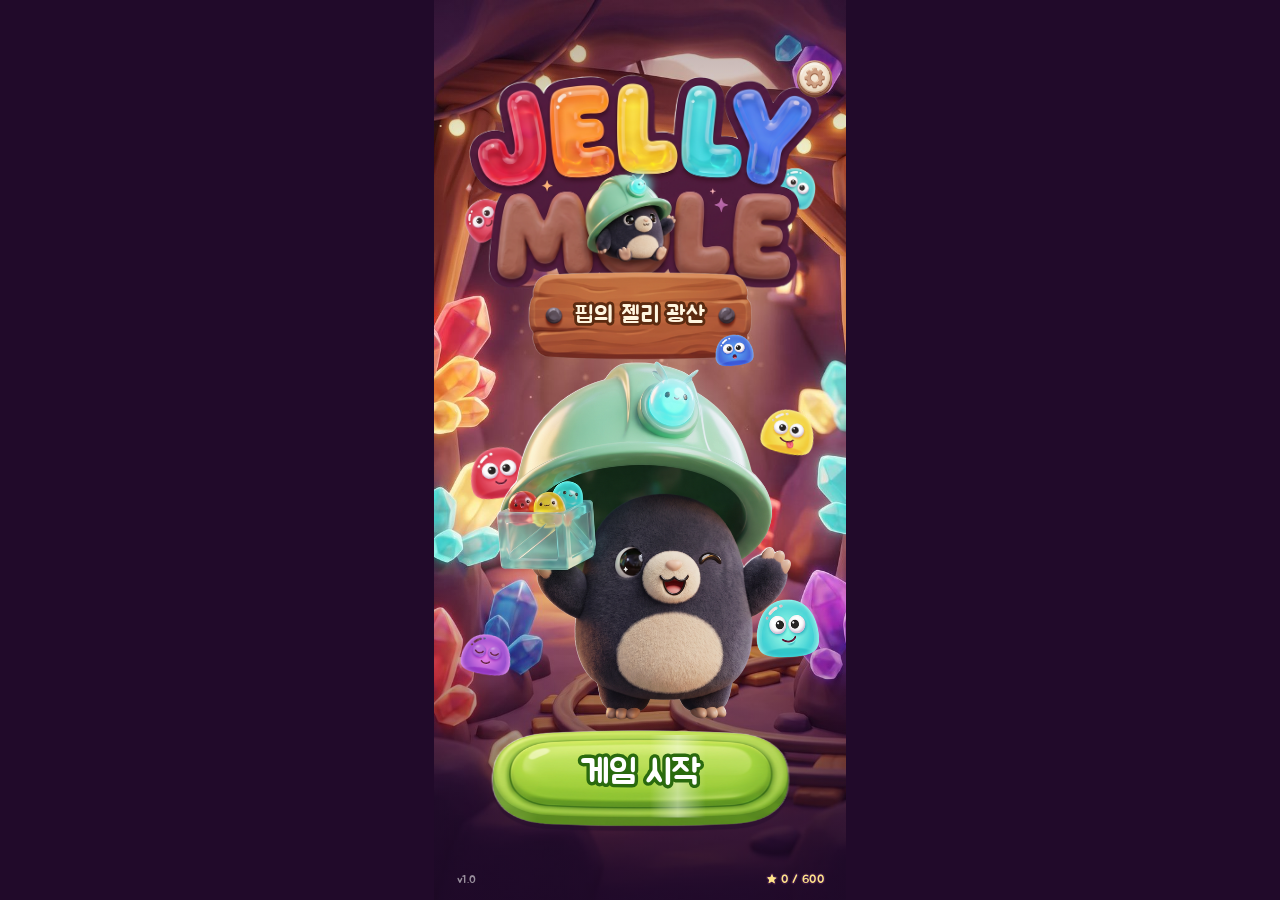
==== index.html @ 9679ebff "deploy 2026-11-18_1709" ====
<!DOCTYPE html>
<html lang="ko">
<head>
<meta charset="utf-8" />
<meta name="viewport" content="width=device-width, initial-scale=1, viewport-fit=cover, user-scalable=no" />
<meta name="apple-mobile-web-app-capable" content="yes" />
<meta name="mobile-web-app-capable" content="yes" />
<meta name="theme-color" content="#2a1233" />
<title>젤리 몰 — 핍의 젤리 광산</title>
<link rel="preconnect" href="https://fonts.googleapis.com" />
<link href="https://fonts.googleapis.com/css2?family=Jua&family=Noto+Sans+KR:wght@700;900&display=swap" rel="stylesheet" />
<style>
  /* v12.1: iOS 홈 화면 앱에서 height:100%가 상태바만큼 짧게 잡히는 문제 → 화면에 고정 */
  html, body { margin: 0; padding: 0; position: fixed; inset: 0; width: 100%; height: 100%; background: #1a0b22; overflow: hidden; }
  #safe { position: fixed; left: 0; top: 0; width: 0; height: 0; visibility: hidden; pointer-events: none;
          padding: env(safe-area-inset-top) env(safe-area-inset-right) env(safe-area-inset-bottom) env(safe-area-inset-left); }
  body { display: flex; align-items: center; justify-content: center; font-family: 'Noto Sans KR', 'Malgun Gothic', 'Apple SD Gothic Neo', system-ui, sans-serif;
         -webkit-user-select: none; user-select: none; -webkit-touch-callout: none; touch-action: none; }
  #wrap { position: relative; }
  canvas { display: block; touch-action: none; border-radius: 0; }
  /* v19.0 아이폰 홈 화면 앱(black-translucent): html · body를 고정 위치(inset 0 · 100%)로 두면 높이가 상태바만큼 짧게 잡혀 아래 62pt가 빈 띠가 된다.
     실기기로 확인된 해결(openchamber PR #3593, 2026-10): 고정 위치를 풀고 html · body 높이를 100vh로. (v17.7은 position:fixed를 둔 채 100vh만 줘서 실패)
     설정 화면 '아래 끝까지 쓰기'를 끄면(csb_fullh=0) 예전 방식으로 돌아간다 */
  html.ios-app, html.ios-app body { position: relative; inset: auto; height: 100vh; overscroll-behavior: none; }
  #loading { position: absolute; inset: 0; display: flex; flex-direction: column; gap: 14px; align-items: center; justify-content: center; color: #fff4dc; font-weight: 800; letter-spacing: .05em; pointer-events: none; }
  #loading i { width: 140px; height: 10px; border-radius: 5px; background: rgba(255,255,255,.15); overflow: hidden; position: relative; }
  #loading i::after { content: ''; position: absolute; left: -40%; top: 0; bottom: 0; width: 40%; border-radius: 5px; background: #7ff3c8; animation: ld 1s ease-in-out infinite; }
  @keyframes ld { to { left: 100%; } }
</style>
<link rel="manifest" href="manifest.webmanifest" />
<link rel="apple-touch-icon" href="icon-180.png" />
<link rel="icon" href="icon-192.png" />
<meta name="apple-mobile-web-app-title" content="젤리 몰" />
<meta name="apple-mobile-web-app-status-bar-style" content="black-translucent" />
</head>
<body>
<div id="safe"></div><div id="wrap"><canvas id="c"></canvas><div id="loading">핍이 광산을 여는 중…<i></i></div></div>
<script>try { if (navigator.standalone && localStorage.getItem('csb_fullh') !== '0') document.documentElement.classList.add('ios-app'); } catch (e) { }</script>
<script>
/* 메인 200스테이지 — tools/build_stages.js가 만든 파일(직접 고치지 말 것) */
(function (g) { g.CSB_STAGES = [{"name":"","mode":"normal","kind":null,"gimmick":null,"gimmicks":[],"video":1,"seed":20001,"ch":{"map":["......MMMMCCCC......","......MMMMCCCC......","......MMMMCCCC......","......MMMMCCCC......","......MMMMCCCC......","......MMMMCCCC......","......MMMMCCCC......","......MMMMCCCC......","......MMMMCCCC......","......MMMMCCCC......","......MMMMCCCC......","......MMMMCCCC......","......MMMMCCCC......","......MMMMCCCC......","......MMMMCCCC......","......MMMMCCCC......","......MMMMCCCC......","......MMMMCCCC......","......MMMMCCCC......","......MMMMCCCC......"],"legend":{}},"board":["###","###"],"v16b":{},"capacity":91,"slack":0.25,"drain":0.8,"recipe":"order","recipeFront":3,"recipeSeed":1,"colorSeed":2,"vcol":["MCM","CMC"],"strat":{"front":0,"rho":0.05,"deepE":0,"hide":0.4,"clump":0,"frontN":2,"hideS":1},"stratK":0},{"name":"","mode":"normal","kind":null,"gimmick":null,"gimmicks":[],"video":2,"seed":20002,"ch":{"map":[".....P.P.P.P..B.....","....PPPPPPPPPPPP....","....PPPPPPPPPPPP....","....PPYYYYYYYYPP....","....PPYYYYYYYYPP....","....PPYYPPPPYYPP....","....PPYYYYPPYYPP....","....PPYYYYPPYYPP....","....PPYYYYYYYYPP....","....PPYYYYYYYYPP....","....PPYYYYYYYYPP....","....PPYYYYYYYYPP....","....PPYYPPYYYYPP....","....PPYYPPYYYYPP....","....PPYYPPPPYYPP....","....PPYYPPPPYYPP....","....PPYYYYYYYYPP....","....PPYYYYYYYYPP....","....PPPPPPPPPPPP...."],"legend":{}},"board":["###","###",".#."],"v16b":{},"capacity":120,"slack":0.25,"drain":0.8,"recipe":"order","recipeFront":3,"recipeSeed":2,"colorSeed":3,"vcol":["PYP","YPY",".P."],"strat":{"front":0.333,"rho":0,"deepE":0.333,"hide":0.5,"clump":0.125,"frontN":2,"hideS":1.052},"stratK":0},{"name":"","mode":"normal","kind":null,"gimmick":null,"gimmicks":[],"video":3,"seed":20003,"ch":{"map":["....GGGGGGGGGGGG....","....GGGGGGGGGGGG....","....GGGGGGGGGGGG....","....GGGGGGGGGGGG....","....PPPPYYYYPPPP....","....PPPPYYYYPPPP....","....PPPPYYYYPPPP....","....PPPPYYYYPPPP....","....GGGGYYYYGGGG....","....GGGGYYYYGGGG....","....GGGGYYYYGGGG....","....GGGGYYYYGGGG....","....PPPPYYYYPPPP....","....PPPPYYYYPPPP....","....PPPPYYYYPPPP....","....PPPPYYYYPPPP....","....PPPPYYYYPPPP....","....GGGGGGGGGGGG....","....GGGGGGGGGGGG....","....GGGGGGGGGGGG...."],"legend":{}},"board":["###","###","###"],"v16b":{},"capacity":105,"slack":0.25,"drain":0.8,"recipe":"order","recipeFront":3,"recipeSeed":3,"colorSeed":4,"vcol":["GYY","PGP","GPG"],"strat":{"front":0.667,"rho":-0.655,"deepE":0.5,"hide":0.562,"clump":0.083,"frontN":2,"hideS":1.011},"stratK":0},{"name":"","mode":"normal","kind":null,"gimmick":null,"gimmicks":["sprinkle"],"video":5,"seed":20004,"ch":{"map":[".........RR.........","....................","....................","......R.............","...............R...R","....O.............O.","....................","....R.WWWWWWW.WW...R","...RRROOOOOOOROOO..P","...OOOOOOOOOOOOOO...","..OOGGGGGGGGGGGGO...","..OOGGGGGGGGGGGGOO..","..OOGGPPPPPPPPGGOO..","..OOGGPPああああPPGGOO..","..OOGGPPああああPPGGOO..","..OOGGPPPPPPPPGGOO..","..OOGGPPPPPPPPGGOO..","..OOGGGGGGGGGGGGOO..","..OOGGGGGGGGGGGGOO..","..OOOOOOOOOOOOOOOO.."],"legend":{"あ":{"col":"O","hp":20}}},"board":["####","####","####","...#"],"v16b":{},"capacity":105,"slack":0.25,"drain":0.8,"recipe":"order","recipeFront":3,"recipeSeed":4,"colorSeed":5,"vcol":["GGGG","GOPO","PPGP","...O"],"strat":{"front":0.5,"rho":-0.279,"deepE":0.5,"hide":0.667,"clump":0.056,"frontN":2,"hideS":0.512},"stratK":-0.3},{"name":"","mode":"normal","kind":"intro","gimmick":"tetro","gimmicks":["tetro"],"video":6,"seed":20005,"ch":{"map":["..MMMMMMMMMMMMMMMM..","..MMMMMMMMMMMMMMMM..","..MMCCCCCCCCCCCCMM..","..MMCCCCCCCCCCCCMM..","..MMCCCCCCCCCCCCMM..","..MMCCああああああああCCMM..","..CCMMああああああああMMCC..","..CCMMああああああああMMCC..","..CCMMああああああああMMCC..","..CCMMぃぃぃあああああMMCC..","..CCMMぃぃぃぃああああMMCC..","..CCMMぃぃぃぃああああMMCC..","..CCMMぃぃぃぃああああMMCC..","..CCMMぃぃぃぃぃぃぃぃMMCC..","..CCMMぃぃぃぃぃぃぃぃMMCC..","..CCMMぃぃぃぃぃぃぃぃMMCC..","..MMCCCCCCCCCCCCMM..","..MMCCCCCCCCCCCCMM..","..MMCCCCCCCCCCCCMM..","..MMMMMMMMMMMMMMMM.."],"legend":{"あ":{"col":"K","hp":40},"ぃ":{"col":"W","hp":40}}},"board":[".###.","#####","####."],"v16b":{},"capacity":147,"slack":0.25,"drain":0.8,"recipe":"order","recipeFront":3,"recipeSeed":5,"colorSeed":6,"vcol":[".MCM.","MC.WC",".WMC."],"strat":{"front":0,"rho":0.142,"deepE":0.2,"hide":0.528,"clump":0,"frontN":2,"hideS":1.067},"stratK":0},{"name":"","mode":"normal","kind":"intro","gimmick":"mystery","gimmicks":["mystery","tetro"],"video":8,"seed":20006,"ch":{"map":["..YYWWWWWWWWWWWWYY..","..YYGGGGGGGGGGGGYY..","..YYYYYYYYYYYYYYYY..","..WWWWKKKKKKKKWWWW..","..WWKKYYYYYYGGKKWW..","..WあああああYYYYGGKKWW..","..KKああああYYYYGGGGKK..","..KKああああYYYYGGGGKK..","..KKああああYYYYぃぃぃBKK..","..KKGGGGYYYYぃぃぃBKK..","..KKGGGGYYYYぃぃぃBKK..","..WWKKGGYYYYぃぃKKWW..","..WWKKGGYYYYYYKKWW..","..WWWWKKKKKKKKWWWW..","..WWWWKKKKKKKKWWWW..","..YYYYYYYYYYYYYYYY..","..YYYYYYYYYYYYYYYY..","..YYGGGGGGGGGGGGYY..","..YYGGGGGGGGGGGGYY..","..YYYYGGGGGGGGYYYY.."],"legend":{"あ":{"col":"B","hp":40},"ぃ":{"col":"B","hp":40}}},"board":["##.##",".###.","#####","..#.."],"v16b":{"mystery":[[3,1],[0,2],[2,1]]},"capacity":180,"slack":0.25,"drain":0.8,"recipe":"order","recipeFront":3,"recipeSeed":6,"colorSeed":7,"vcol":["WG.GY","..W..","BG.B.","..Y.."],"strat":{"front":0.5,"rho":-0.005,"deepE":0.5,"hide":0.625,"clump":0,"frontN":3,"hideS":0.627},"stratK":0},{"name":"","mode":"normal","kind":null,"gimmick":null,"gimmicks":[],"video":10,"seed":20007,"ch":{"map":["いいいいCCCCCCCCCCCCRRYY","いいいいCCCCCCCCCCCCRRYY","いいいいCCCCCCCCCCCCRRYY","いいいいCCCCCCCCCCCCRRYY","いいいいCCCCCCCCCCCCRRYY","いいいいCCCCCCCCCCCCRRYY","YYRRああああCCCCぃぃぃぃRRYY","YYRRああああCCCCぃぃぃぃRRYY","YYRRああああCCCCぃぃぃぃRRYY","YYRRああああCCCCぃぃぃぃRRYY","YYRRああああCCCCぃぃぃぃRRYY","YYRRああああCCCCぃぃぃぃRRYY","YYRRああああCCCCぃぃぃぃRRYY","YYRRCCCCCCCCCCCCぅぅぅぅ","YYRRCCCCCCCCCCCCぅぅぅぅ","YYRRCCCCCCCCCCCCぅぅぅぅ","YYRRCCCCCCCCCCCCぅぅぅぅ","YYRRCCCCCCCCCCCCぅぅぅぅ","YYRRCCCCCCCCCCCCぅぅぅぅ","YYRRCCCCCCCCCCCCぅぅぅぅ"],"legend":{"あ":{"col":"B","hp":60},"ぃ":{"col":"P","hp":60},"い":{"col":"G","hp":40},"ぅ":{"col":"G","hp":40}}},"board":["#...#","#####","#####",".###.",".###."],"v16b":{},"capacity":161,"slack":0.25,"drain":0.8,"recipe":"order","recipeFront":3,"recipeSeed":7,"colorSeed":8,"vcol":["R...Y","PGCPC","BYPRB",".CGC.",".CBC."],"strat":{"front":0,"rho":-0.098,"deepE":0.222,"hide":0.657,"clump":0.08,"frontN":2,"hideS":0.774},"stratK":0},{"name":"","mode":"normal","kind":"intro","gimmick":"tunnel","gimmicks":["tunnel","tetro"],"video":13,"seed":20008,"ch":{"map":["GGGGGGGGGGGGGGGGGGGG","GGGGGGGGGGGGGGGGGGGG","GGPPPPPPCCあああああYYYGG","GGPPPPPPああああYYYYYYGG","GGPPPPPPああああYYYYYYGG","GGPPPPPPああああYYYYYYGG","GGPPPPPPああああYYYYYYGG","GGPPPPPPああああYYYYYYGG","GGPPPPPPああああYYYYYYGG","GGPPPPPPああああYYYYYYGG","GGYYYYYあああああああああああGG","GGYYYYYYああああPPPPPPGG","GGYYYYYYああああPPPPPPGG","GGYYYYYYああああPPPPPPGG","GGYYYYYYああああPPPPPPGG","GGYYYYYYああああPPPPPPGG","GGYYYYYYああああPPPPPPGG","GGYYYYYYああああPPPPPPGG","GGYYYYYYCCCCPPPPPPGG","GGGGGGGGGGGGGGGGGGGG"],"legend":{"あ":{"col":"C","hp":160}}},"board":["o###o","#####","##.##"],"v16b":{"tunnels":[{"x":0,"y":0,"dir":"r","n":3,"show":true},{"x":4,"y":0,"dir":"l","n":3,"show":true}]},"capacity":105,"slack":0.25,"drain":0.8,"recipe":"order","recipeFront":3,"recipeSeed":8,"colorSeed":9,"vcol":[".GYP.","YPCCG","YC.PY"],"strat":{"front":0.667,"rho":0.345,"deepE":0.833,"hide":0.318,"clump":0.133,"frontN":3,"hideS":0.57},"stratK":-0.6},{"name":"","mode":"normal","kind":null,"gimmick":null,"gimmicks":["tetro","maze"],"video":16,"seed":20009,"ch":{"map":["いいいいBBBBGGWWWWWああああP","いいいいBBBBGGWWWWWああああP","GGBBBBBBGGWWPPPあああGG","GGBBBBBBGGWWああああWWGG","GGBBBBBBGGWWああああWWGG","GGBBBBBBGGああああああWWGG","GGBBBBBBああああWWWWWWGG","GGBBBBBBああああWWWWWWGG","GGBBBBBBああああああああああGG","GGRRRRRRRRRRRRRRRRGG","GGRRRRRRRRRRRRRRRRGG","GGWWWWWぃぃぃPPBBBBBBGG","GGWWWWWWぃぃぃぃBBBBBBGG","GGWWWWWWぃぃぃぃBBBBBBGG","GGWWぃぃぃぃぃぃGGBBBBBBGG","GGWWぃぃぃぃWWGGBBBBBBGG","GGWWぃぃぃぃWWGGBBBBBBGG","ぅぅぅぅWWWWWWGGBBBBうううう","ぅぅぅぅWWWWWWGGBBBBうううう","ぅぅぅぅWWWWWWGGBBBBうううう"],"legend":{"あ":{"col":"P","hp":40},"ぃ":{"col":"P","hp":40},"い":{"col":"O","hp":40},"ぅ":{"col":"P","hp":40},"う":{"col":"O","hp":40}}},"board":["..##..","#####.","#.#.#.","######","#..#..","##.#.."],"v16b":{},"capacity":92,"slack":0.05,"drain":0.8,"recipe":"order","recipeFront":3,"recipeSeed":9,"colorSeed":1,"vcol":["..RO..","OWPGR.","P.G.P.","WPBPWP","W..B..","GB.B.."],"strat":{"front":0.5,"rho":-0.392,"deepE":0.2,"hide":0.787,"clump":0.087,"frontN":2,"hideS":0.799},"stratK":0,"stratFW":1},{"name":"","mode":"normal","kind":null,"gimmick":null,"gimmicks":["mystery","tetro","maze"],"video":18,"seed":20010,"ch":{"map":["PPPPKKKKKKKKKKKKRRRR","ううううKKKKKKKKKKKKいいいい","ううううKKKKKKKKKKKKいいいい","ううううううううKKKKいいいいいいいい","ううううううううKKKKいいいいいいいい","うううううううあああああああいいいいいい","ううううKKああああああああKKいいいい","ううううKKああああああああKKいいいい","ううううKKああああああああKKいいいい","PPPPKKああああああああKKいいいい","KKKKKKああああああああKKKKKK","KKKKKKああああああああKKKKKK","KKKKKKああああああああKKKKKK","ぃぃぃぃぃぃぃあああああああぅぅぅぅぅぅ","ぃぃぃぃぃぃぃぃKKKKぅぅぅぅぅぅぅぅ","ぃぃぃぃぃぃぃぃKKKKぅぅぅぅぅぅぅぅ","ぃぃぃぃぃぃぃぃKKKKぅぅぅぅぅぅぅぅ","ぃぃぃぃKKKKKKKKKKKKぅぅぅぅ","ぃぃぃぃKKKKKKKKKKKKぅぅぅぅ","ぃぃぃぃKKKKKKKKKKKKぅぅぅぅ"],"legend":{"あ":{"col":"Y","hp":160},"ぃ":{"col":"G","hp":120},"い":{"col":"R","hp":120},"ぅ":{"col":"B","hp":120},"う":{"col":"P","hp":120}}},"board":["###.#.","#...##","#.#.#.","#####.","#..#..","##.##."],"v16b":{"mystery":[[2,2],[3,3],[0,1],[2,3],[1,3],[5,1],[4,2],[0,2]]},"capacity":206,"slack":0.25,"drain":0.8,"recipe":"trap","recipeFront":3,"recipeSeed":10,"colorSeed":2,"vcol":["GRK.R.","....K.","..B...","..P.G.","...B..","B....."],"strat":{"front":0.25,"rho":0.51,"deepE":0.2,"hide":0.333,"clump":0,"frontN":3,"hideS":0.501},"stratK":0.3},{"name":"","mode":"normal","kind":"intro","gimmick":"ice","gimmicks":["ice"],"video":21,"seed":20011,"ch":{"map":["KKKKKKKKKKKKKKKKKKKK","KKKKKKKKKKKKKKKKKKKK","いいいいKKKKKKKKKKKKCCCC","いいいいCCKKKKKKKKCCCCCC","MMMMMMMMKKKKCCCCCCCC","MMMMMMMMGGOOCCCCCCCC","ああああCCCCOOGGCCCCぃぃぃぃ","ああああCCCCGGOOCCCCぃぃぃぃ","ああああCCCCOOGGCCCCぃぃぃぃ","ああああCCCCOOGGCCCCぃぃぃぃ","ああああCCCCGGOOCCCCぃぃぃぃ","CCCCCCCCOOGGMMMMMMMM","CCCCCCCCOOGGMMMMMMMM","CCCCCCCCWWWWMMMMMMMM","CCCCCCCCWWWWMMMMMMMM","CCCCCCWWWWWWWWCCCCCC","CCCCCCWWWWWWWWCCCCCC","CCCCWWWWWWWWWWWWCCCC","CCCCWWWWWWWWWWWWCCCC","WWWWWWWWWWWWWWWWWWWW"],"legend":{"あ":{"col":"R","hp":80},"ぃ":{"col":"R","hp":80},"い":{"col":"C","hp":80}}},"board":[".###.","#####","#####","##.##",".#.#."],"v16b":{"ice":[[0,2],[4,3],[3,3]]},"capacity":198,"slack":0.05,"drain":0.8,"recipe":"order","recipeFront":3,"recipeSeed":11,"colorSeed":3,"vcol":[".KCK.","WCBCW","KGBOK","CM.MC",".R.R."],"strat":{"front":0.044,"rho":0.385,"deepE":0.286,"hide":0.443,"clump":0,"frontN":2,"hideS":0.865},"stratK":1.8},{"name":"","mode":"normal","kind":null,"gimmick":null,"gimmicks":["mystery","tetro","maze"],"video":23,"seed":20012,"ch":{"map":["ああああああああああああPPPPPPPP","PPPPああああぃぃぃぃぃぃぃぃぃぃぃO","PPPPGGGGぃぃぃぃぃぃぃぃぃぃぃO","CCCCCCCCCCCCぃぃぃぃPPPP","CCCCCCCCCCCぃぃぃぃぃPPPP","WWWWWWWWWWWWぃぃぃぃPPPP","WWWWWWWWWWWぃぃぃOOPPPP","PPPPCCCCCCCCCCCCCCCC","PPPPWWWWWWWWWWWWWWWW","PPPPWWWWWWWWWWWWWWWW","いPPPいいいいいいいいCCCCPPPP","いいいいいいいいいいいいCCCCPPPP","いいいいいいいいいいいいWWWWPPPP","いいいいいいいいいいいいWWWWPPPP","PPPPいいいいいいいぅぅぅぅぅぅぅぅぅ","PPPPいいいいぅぅぅぅぅぅぅぅぅぅぅぅ","PPPPいいいいぅぅぅぅぅぅぅぅぅぅぅぅ","PPPPKKKKぅぅぅぅぅぅぅぅぅぅぅぅ","PPPPPPPPPPPPぅぅぅぅPPPP","PPPPPPPPPPPPぅぅぅぅPPPP"],"legend":{"あ":{"col":"G","hp":120},"ぃ":{"col":"O","hp":120},"い":{"col":"K","hp":120},"ぅ":{"col":"R","hp":120}}},"board":[".#.##","...##","#####","##.##","#####"],"v16b":{"mystery":[[1,3],[0,2],[3,3],[3,2],[1,4],[4,4]]},"capacity":184,"slack":0.45,"drain":0.8,"recipe":"refresh","recipeFront":3,"recipeSeed":12,"colorSeed":4,"hpK":0.55,"vcol":[".G.CP","...GW","..RPC","...O.","..RRP"],"strat":{"front":0.111,"rho":0.489,"deepE":0,"hide":0.515,"clump":0.083,"frontN":3,"hideS":0.833},"stratK":0},{"name":"","mode":"normal","kind":null,"gimmick":null,"gimmicks":["mystery","tetro","maze"],"video":26,"seed":20013,"ch":{"map":["PPPPPPRRMMMMGGPPPPPP","PPPPPPRRぃぃぃぃGGPPPPPP","PPYYPPRRぃぃぃぃGGPPYYPP","PPPPPPRRぃぃぃぃGGPPPPPP","RRRRRRRRぃぃぃぃGGGGGGGG","RRRRRRRぃぃぃぃぃぃぃGGGGGG","RRRRRRYYぃぃぃぃYYGGGGGG","RRRRRあYYMああMYYGGGGGG","ああああああああああああああああああああ","ああああああああああああああああああああ","GGGGGGYYああああYYRRRRRR","GGGGGGYYいいいいYYRRRRRR","GGGGGGGいいいいいRRRRRRRR","GGGGGGGGいいいいRRRRRRRR","GGGGGGGGいいいいRRRRRRRR","PPPPPPGGいいいいRRPPPPPP","PPPPPPGGいいいいRRPPPPPP","PPYYPPGGいいいいRRPPYYPP","PPYYPPGGいいいいRRPPYYPP","PPPPPPGGいいいいRRPPPPPP"],"legend":{"あ":{"col":"C","hp":160},"ぃ":{"col":"M","hp":120},"い":{"col":"K","hp":120}}},"board":["..#..#.","#######","#...###","##..##.","..###.."],"v16b":{"mystery":[[5,3],[2,4],[5,2],[0,2],[1,3],[2,1],[4,2],[5,1]]},"capacity":392,"slack":0.25,"drain":0.8,"recipe":"order","recipeFront":3,"recipeSeed":13,"colorSeed":5,"vcol":["..R..K.","..RC..K","......Y",".......","..GP..."],"strat":{"front":0.5,"rho":-0.273,"deepE":0.5,"hide":0.857,"clump":0.25,"frontN":2,"hideS":0.56},"stratK":-0.3},{"name":"","mode":"hard","kind":null,"gimmick":null,"gimmicks":["ice","mystery","maze"],"video":24,"seed":20014,"ch":{"map":["WWWWWWWWWWWWWWWWWWWW","WWWWWWWWWWWWWWWWWWWW","WWKKKKOOOOOOOOKKKKWW","WWKKKKOOOOOOOOKKKKWW","WWKKKKMMMMMMMMKKKKWW","WWKKKKMMMMMMMMKKKKWW","WWOOMMああああぃぃぃぃMMOOWW","WWOOMMああああぃぃぃぃMMOOWW","WWOOMMああああぃぃぃぃMMOOWW","WWOOMMWWKKKKWWMMOOWW","WWOOMMWWKKKKWWMMOOWW","WWOOMMWWKKKKWWMMOOWW","WWOOMMいいいいぅぅぅぅMMOOWW","WWOOMMいいいいぅぅぅぅMMOOWW","WWOOMMいいいいぅぅぅぅMMOOWW","WWKKKKMMMMMMMMKKKKWW","WWKKKKMMMMMMMMKKKKWW","WWKKKKOOOOOOOOKKKKWW","WWKKKKOOOOOOOOKKKKWW","WWWWWWWWWWWWWWWWWWWW"],"legend":{"あ":{"col":"R","hp":80},"ぃ":{"col":"G","hp":80},"い":{"col":"P","hp":80},"ぅ":{"col":"B","hp":80}}},"board":["#####","#####","#####","#...#","##.##"],"v16b":{"ice":[[2,2]],"mystery":[[4,1],[3,1],[0,4],[3,2],[4,3],[3,4],[0,2],[0,1]]},"capacity":240,"slack":0.25,"drain":0.8,"recipe":"reverse","recipeFront":3,"recipeSeed":14,"colorSeed":6,"vcol":["PKMMB",".PCK.","O...R",".....",".O.B."],"strat":{"front":0.6,"rho":-0.139,"deepE":0.4,"hide":1,"clump":0.167,"frontN":4,"hideS":0},"stratK":-0.3},{"name":"","mode":"hard","kind":"boss","isBossStage":true,"bossIdx":6,"seed":30015,"ch":{"map":["....................","....................","....................","....................","....................","....................","....................","....................","....................","....................","....................","....................","....................","....................","YYYYYYYYYYPPPPPPPPPP","YYYYYYYYYYPPPPPPPPPP","YYYYYYYYYYPPPPPPPPPP"],"legend":{}},"board":["#######","#######","#######","#######"],"v16b":{"mystery":[[0,2],[2,2],[4,2],[6,2]]},"capacity":87,"slack":0.147,"recipe":"hide","recipeFront":3,"recipeSeed":20,"colorSeed":7,"drain":0.6,"gimmicks":["mystery"],"boss":{"every":4},"gap":0,"_boss":6,"every":4,"fineJ":true,"bossPower":2},{"name":"","mode":"normal","kind":null,"gimmick":null,"gimmicks":["mystery","tetro","maze"],"video":28,"seed":20016,"ch":{"map":["ううううMMMMMMMMMMMMぇぇぇぇ","ううううGGGGGGGGGGGGぇぇぇぇ","GGGGああああKKKKKKKKYYYY","GGGGああああKKKKKKKKYYYY","GGGGああああああああKKKKYYYY","GGGGKKKKああああKKKKYYYY","GGGGKKKKああああKKKKYYYY","GGGGKKKKああああいいいいYYYY","ええええKKKKKKKKいいいいYYYY","ええええKKKKKKKKいいいいYYYY","GGGGKKKKぅぅぅぅいいいいYYYY","GGGGKKKKぅぅぅぅKKKKYYYY","GGGGKKKKぅぅぅぅKKKKYYYY","GGGGぃぃぃぃKKぅぅKKKKYYYY","GGGGぃぃぃぃKKKKKKKKYYYY","GGGGぃぃぃぃKKKKKKKKYYYY","GGGGぃぃぃぃぃぃぃぃぃぃぃぃYYYY","ぉぉぉぉGGGGGGGGGGGGおおおお","ぉぉぉぉGGGGGGGGGGGGおおおお","ぉぉぉぉMMMMMMMMMMMMおおおお"],"legend":{"あ":{"col":"B","hp":40},"ぃ":{"col":"O","hp":40},"い":{"col":"R","hp":40},"ぅ":{"col":"O","hp":40},"う":{"col":"P","hp":40},"ぇ":{"col":"C","hp":40},"え":{"col":"C","hp":40},"ぉ":{"col":"P","hp":40},"お":{"col":"C","hp":40}}},"board":[".#..#",".#.##","#####","##..#","#####","..#.#"],"v16b":{"mystery":[[1,1],[4,4],[1,3],[0,4],[1,2],[2,2],[1,4],[0,2]]},"capacity":272,"slack":0.25,"drain":0.8,"recipe":"trap","recipeFront":3,"recipeSeed":16,"colorSeed":8,"vcol":[".O..B",".R..C","..PB.",".....","..MC.","....."],"strat":{"front":0.75,"rho":-0.702,"deepE":0.5,"hide":1,"clump":0,"frontN":2,"hideS":0},"stratK":0.3},{"name":"","mode":"normal","kind":"intro","gimmick":"wood","gimmicks":["tunnel","ice","wood","tetro"],"video":31,"seed":20017,"ch":{"map":["BBBBRRGGええええRRGGCCCC","いいいいRRGGああああRRGGぅぅぅぅ","いいいいRRGGああああRRGGぅぅぅぅ","いいいいいいいいああああぅぅぅぅぅぅぅぅ","いいいいいいいいああああぅぅぅぅぅぅぅぅ","いいいいいいいいいOOOぅぅぅぅぅぅぅぅ","YYYYYYYYYYYYYYYYYYYY","YYYYYYYYYYYYYYYYYYYY","YYWWWWWWWWWWWWWWWWYY","YYWWWWWWWWWWWWWWWWYY","YYWWWWWWWWWWWWWWWWYY","YYYYYYYYYYYYYYYYYYYY","YYYYYYYYYYYYYYYYYYYY","CCCCCCCCぃぃぃぃうううううううう","ぇぇぇぇぇぇぇぇぃぃぃぃうううううううう","ぇぇぇぇぇぇぇぇぃぃぃぃうううううううう","ぇぇぇぇぇぇぇぇぃぃぃぃうううううううう","RRGGぇぇぇぇぃぃぃぃううううRRGG","RRGGぇぇぇぇぃぃぃぃううううRRGG","RRGGぇぇぇぇぃぃぃぃううううRRGG"],"legend":{"あ":{"col":"N","hp":200,"flags":{"neutral":"wood","cover":true}},"ぃ":{"col":"N","hp":200,"flags":{"neutral":"wood","cover":true}},"い":{"col":"B","hp":120},"ぅ":{"col":"C","hp":120},"う":{"col":"B","hp":120},"ぇ":{"col":"C","hp":120},"え":{"col":"O","hp":120}},"under":["....................","........ァァァァ........","........ァァァァ........","........ァァァァ........","........ァァァァ........","....................","....................","....................","....................","....................","....................","....................","....................","........アアアア........","........アアアア........","........アアアア........","........ィィィィ........","........ィィィィ........","........ィィィィ........","........ィィィィ........"],"underLegend":{"ァ":{"col":"R","hp":40},"ア":{"col":"R","hp":40},"ィ":{"col":"G","hp":40}}},"board":["o#####","o#####","o#####"],"v16b":{"tunnels":[{"x":0,"y":0,"dir":"r","n":3,"show":true},{"x":0,"y":1,"dir":"r","n":3,"show":true},{"x":0,"y":2,"dir":"r","n":3,"show":true}],"ice":[[4,2],[3,2]]},"capacity":374,"slack":0.45,"drain":0.8,"recipe":"order","recipeFront":3,"recipeSeed":17,"colorSeed":9,"hpK":0.7,"grow":1,"vcol":["..BCCB","..CPBB",".BWYWC"],"strat":{"front":0,"rho":0.519,"deepE":0,"hide":0.727,"clump":0.214,"frontN":2,"hideS":0.774},"stratK":0},{"name":"","mode":"normal","kind":null,"gimmick":null,"gimmicks":["mystery","wood","maze"],"video":32,"seed":20018,"ch":{"map":["ああああああああああああああああああああ","BBBBBBBBCCCCKKKKKKGG","BBBBBBBBCCCCKKRRKKGG","BBBBBBBBCCCCKKRRKKGG","GGOOBBBBCCCCKKKKKKGG","GGOOBBBBCCCCKKKKKKGG","GGOOBBBBCCCCOOOOOOGG","GGOOBBBBCCCCOOOOOOGG","GGOOBBBBRRRRMMMMOOGG","GGOOBBBBRRRRMMMMOOGG","GGOOOOOOCCCCMMMMOOGG","GGOOOOOOCCCCMMMMOOGG","GGKKKKKKCCCCMMMMOOGG","GGKKKKKKCCCCMMMMOOGG","GGKKRRKKCCCCMMMMMMMM","GGKKRRKKCCCCMMMMMMMM","GGKKKKKKCCCCMMMMMMMM","GGKKKKKKCCCCMMMMMMMM","ぃぃぃぃぃぃぃぃぃぃぃぃぃぃぃぃぃぃぃぃ","ぃぃぃぃぃぃぃぃぃぃぃぃぃぃぃぃぃぃぃぃ"],"legend":{"あ":{"col":"N","hp":200,"flags":{"neutral":"wood","cover":true}},"ぃ":{"col":"N","hp":200,"flags":{"neutral":"wood","cover":true}}},"under":["ァァァァァァァァァァアアアアアアアアアア","....................","....................","....................","....................","....................","....................","....................","....................","....................","....................","....................","....................","....................","....................","....................","....................","....................","ィィィィィィィィィィイイイイイイイイイイ","ィィィィィィィィィィイイイイイイイイイイ"],"underLegend":{"ァ":{"col":"K","hp":40},"ア":{"col":"Y","hp":40},"ィ":{"col":"K","hp":40},"イ":{"col":"Y","hp":40}}},"board":["##.#.#","#####.",".#.###","##.#.#","####.."],"v16b":{"mystery":[[5,2],[0,1],[0,3],[1,4],[5,3],[3,1],[0,4],[3,4]]},"capacity":237,"slack":0.3,"drain":0.8,"recipe":"refresh","recipeFront":3,"recipeSeed":18,"colorSeed":1,"hpK":0.85,"grow":2,"vcol":["GY.Y.W","C.R...","......","...C..","C.B..."],"strat":{"front":0.111,"rho":-0.133,"deepE":0,"hide":1,"clump":0,"frontN":1,"hideS":0},"stratK":-1},{"name":"","mode":"hard","kind":"super","gimmick":null,"gimmicks":["tunnel","ice","mystery","tetro","sprinkle"],"video":29,"seed":20019,"ch":{"map":["PPPPYYYYYYYYYYYYPPPP","PPPPYYYYYYYYいいいいPPPP","RRPPYYYYYYYYいいいいPPRR","RRPPYYYYYYYYいいいいPPRR","RRPPYYYYYYYYYYYYPPRR","RRPPYYYYYYYYYYYYPPRR","ううPPRRぃぃぃぃぃぃぃぃRRPPぇぇ","ううPPRRぃぃぃぃぃぃぃぃRRPPぇぇ","うううぅぅぅぅぅぃぃぃぃぃぃぃかかぇぇぇ","ううぅぅぅぅぅぅPPPPGGWかかGぇぇ","ううおおぅぅぅぅPPPPWWGかGGぇぇ","CCWおおぅGぅPPPPWGWGWWCC","えええおおおあああああああああああぉぉぉ","ええPPRRああああああああRRPPぉぉ","ええPPRRああああああああRRPPぉぉ","ええPPRRああああああああRRPPぉぉ","RRPPMMMMMMMMMMMMPPRR","RRPPMMMMMMMMMMMMPPRR","RRPPMMMMMMMMMMMMPPRR","PPPPMMMMMMMMMMMMPPPP"],"legend":{"あ":{"col":"G","hp":120},"ぃ":{"col":"K","hp":120},"い":{"col":"Y","hp":120},"ぅ":{"col":"W","hp":120},"う":{"col":"C","hp":80},"ぇ":{"col":"C","hp":80},"え":{"col":"C","hp":80},"ぉ":{"col":"C","hp":80},"お":{"col":"G","hp":40},"か":{"col":"W","hp":40}}},"board":["o#.#.",".####",".###.","o###.",".####",".###."],"v16b":{"tunnels":[{"x":0,"y":0,"dir":"r","n":4,"show":true},{"x":0,"y":3,"dir":"r","n":4,"show":true}],"ice":[[3,3],[2,4],[3,5],[3,4],[2,3]],"mystery":[[4,4],[1,5],[2,5],[1,2],[2,2],[3,2]]},"capacity":230,"slack":0,"drain":0.8,"recipe":"trap","recipeFront":3,"recipeSeed":19,"colorSeed":2,"vcol":[".C.M.",".RKBB",".BKR.",".....",".B.BB",".KKK."],"strat":{"front":0.929,"rho":-0.293,"deepE":0.5,"hide":1,"clump":0.5,"frontN":2,"hideS":0},"stratK":1.8},{"name":"","mode":"normal","kind":null,"gimmick":null,"gimmicks":["tetro","maze"],"video":33,"seed":20020,"ch":{"map":["PPPPMMMMMMMMMMMMPPPP","PPPPPPMMMMMMMMPPPPPP","PPPPPPMMMMMMMMPPPPPP","PPPPぃぃぃぃぃぃぃぃぃぃぃぃPPPP","PPPPぃぃぃぃぃぃぃぃぃぃぃぃPPPP","PPPPぃぃぃぃぃあああぃぃぃぃPPPP","PPPPYYYYああああYYYYPPPP","PPPPYYYYああああYYYYPPPP","PPPPYYCCああああCCYYPPPP","PPPPYYCCああああCCYYPPPP","YYYYYYCCああああCCYYYYYY","YYCCCCCCああああCCCCCCYY","YYCCCCCCああああCCCCCCYY","YYCCいいいいいあああいいいいCCYY","YYCCいいいいいいいいいいいいCCYY","YYYYいいいいいいいいいいいいYYYY","YYYYいいいいいいいいいいいいYYYY","KKWWKKWWKKWWKKWWKKWW","KKWWKKWWKKWWKKWWKKWW","WWKKKWKKWWKKWWKKWWKK"],"legend":{"あ":{"col":"K","hp":80},"ぃ":{"col":"W","hp":80},"い":{"col":"W","hp":80}}},"board":[".###.","#####","#...#","##.##","#####"],"v16b":{},"capacity":150,"slack":0.75,"drain":0.8,"recipe":"order","recipeFront":3,"recipeSeed":20,"colorSeed":3,"hpK":0.55,"grow":2,"vcol":["..C..","YP.MP","W...P",".C.CY","YW.WP"],"strat":{"front":0.667,"rho":0.197,"deepE":0.143,"hide":0.769,"clump":0.091,"frontN":1,"hideS":0.935},"stratK":0.3},{"name":"","mode":"normal","kind":null,"gimmick":null,"gimmicks":["tetro","maze"],"video":35,"seed":20021,"ch":{"map":["ああああBBBBGGGGBBBBぃぃぃぃ","ああああKKBBGGGGBBKKぃぃぃぃ","MMMMKKBBGGGGBBKKMMMM","KKKKMMBBGGGGBBMMKKKK","KKKKMMBBGGGGBBMMKKKK","KKKKKKMMGGGGMMKKKKKK","KKKKKKMMGGGGMMKKKKKK","GGGGGGMMううううMMGGGGGG","GGGGGGMMううううMMGGGGGG","KKKKKKMMGGGGMMKKKGGK","KKKKKKMMGGGGMMKKKKKK","KKKKMMBBGGGGBBMMKKKK","KKKKMMBBGGGGBBMMKKKK","MMMMKKBBGGGGBBKKMMMM","MMMMKKBBGGGGBBKKMMMM","RRRRKKBBGGGGBBKKいいいい","ぅぅぅぅKKBBGGGGBBKKいいいい","ぅぅぅぅKKBBGGGGBBKKいいいい","ぅぅぅぅぅぅBBGGGGBBKKいいいい","ぅぅぅぅBBBBGGGGBBBBいいいい"],"legend":{"あ":{"col":"R","hp":40},"ぃ":{"col":"R","hp":40},"い":{"col":"R","hp":40},"ぅ":{"col":"R","hp":40},"う":{"col":"R","hp":40}}},"board":["###.#","#.#.#","#.###","#####","#####"],"v16b":{},"capacity":154,"slack":0.25,"drain":0.8,"recipe":"order","recipeFront":3,"recipeSeed":21,"colorSeed":4,"vcol":["BKR.B","K.G.R","R.M.G","GMRGM","BBRM."],"strat":{"front":0.25,"rho":0.073,"deepE":0.333,"hide":0.528,"clump":0.091,"frontN":3,"hideS":0.842},"stratK":1.2},{"name":"","mode":"normal","kind":null,"gimmick":null,"gimmicks":["ice","mystery"],"video":36,"seed":20022,"ch":{"map":["ぅぅぅぅOORRRRRRRRRRああああ","ぅぅぅぅOOOORRRRRRRRああああ","KKKKPPOOOORRRRRRああああ","KKKKPPOOOORRRRRRKKKK","KKKKPPPPOOOORRRRKKKK","ぃぃぃぃPPPPOOOORRRRいいいい","ぃぃぃぃGGPPPPOOOORRいいいい","ぃぃぃぃPPGGPPPPOOOOいいいい","KKKKPPPPGGPPPPOOKKKK","GGGGOOPPBBGGPPPPGGGG","GGGGOOPPPPGGPPPPGGGG","ううううOOOOPPPPGGPPぇぇぇぇ","ううううRROOOOPPPPGGぇぇぇぇ","KKKKRRRROOOOPPPPKKKK","KKKKRRRROOOOPPPPKKKK","KKKKRRRRRROOOOPPKKKK","ええええRRRRRROOOOPPぉぉぉぉ","ええええRRRRRRRROOOOぉぉぉぉ","ええええRRRRRRRROOOOぉぉぉぉ","ええええRRRRRRRRRROOぉぉぉぉ"],"legend":{"あ":{"col":"Y","hp":60},"ぃ":{"col":"M","hp":60},"い":{"col":"M","hp":60},"ぅ":{"col":"C","hp":60},"う":{"col":"B","hp":60},"ぇ":{"col":"B","hp":60},"え":{"col":"Y","hp":60},"ぉ":{"col":"C","hp":60}}},"board":[".#.#.","#####","#####","#####","#####","..##."],"v16b":{"ice":[[1,2],[0,2],[3,1],[2,5],[3,3],[0,3]],"mystery":[[3,5],[2,2],[1,1],[0,4],[2,1],[2,3],[2,4],[0,1]]},"capacity":198,"slack":0.13,"drain":0.8,"recipe":"hide","recipeFront":3,"recipeSeed":22,"colorSeed":5,"vcol":[".O.O.","M..RB",".B.BR","MBCBC",".PB.Y","..M.."],"strat":{"front":0,"rho":0.053,"deepE":0.375,"hide":0.281,"clump":0.118,"frontN":1,"hideS":0.556},"stratK":1.5},{"name":"","mode":"normal","kind":null,"gimmick":null,"gimmicks":["ice","mystery","tetro"],"video":37,"seed":20023,"ch":{"map":["ああああああああYYYYぃぃぃぃぃぃぃW","ああああああああYYYYぃぃぃぃぃぃぃW","CCCCああああYYYYぃぃぃぃMMMM","いいいいああああYYYYぃぃぃぃうううM","いいいいああああYYYYぃぃぃぃうううM","いいいいGGGGYYYYぃぃぃううううM","いいいいいいいいYYYYうううううううM","いいいいいいいいYYYYうううううううM","いいいいいいいいYYYYうううううううM","ぅぅぅぅYYYYYYYYううううPPPP","ぅぅぅぅYYYYYYYYYYYぇぇぇぇぇ","ぅぅぅぅYYYYYYYYYYYぇぇぇぇぇ","ぅぅぅぅYYYYYYYYYYYぇぇぇぇぇ","ぅぅぅぅぅぅぅぅRRRRぇぇぇぇぇぇぇぇ","ぅぅぅぅぅぅぅぅええええぇぇぇぇぇぇぇぇ","ぅぅぅぅぅぅぅぅええええぇぇぇぇぇぇぇぇ","ぅぅぅぅぅぅぅぅええええぇぇぇぇぇぇぇぇ","YYYYえええええええええええRYYYY","YYYYえええええええええええRYYYY","YYYYえええええええええええRYYYY"],"legend":{"あ":{"col":"G","hp":80},"ぃ":{"col":"W","hp":80},"い":{"col":"C","hp":80},"ぅ":{"col":"P","hp":80},"う":{"col":"M","hp":80},"ぇ":{"col":"P","hp":80},"え":{"col":"R","hp":80}}},"board":["...#...","..###..",".#####.","#######",".#...#."],"v16b":{"ice":[[2,3]],"mystery":[[2,1],[4,3],[0,3],[4,1],[1,3],[3,2]]},"capacity":138,"slack":0.05,"drain":0.8,"recipe":"trap","recipeFront":3,"recipeSeed":23,"colorSeed":6,"vcol":["...C...","..PGW..",".W.B.Y.","PY.P.GY",".M...P."],"strat":{"front":0.333,"rho":0.121,"deepE":0.333,"hide":0.639,"clump":0,"frontN":1,"hideS":0.96},"stratK":1.8},{"name":"","mode":"hard","kind":null,"gimmick":null,"gimmicks":["tunnel","tetro"],"video":14,"seed":20024,"ch":{"map":["ああああああああOOOOOOOOOORR","ああああああああOOOOOOOORROO","ああああOOOOOOOOOORROOOO","ああああBBBBBBBBRRBBBBBB","BBBBBBBBBBRRBBBBBBRR","BBBBBBBBRRBBBBBBRRBB","YYYYYYRRYYYYYYRRYYYY","YYYYROOOYYYYROOOYYYY","YYYYRRYYYYYYRRYYYYYY","YYRRYYYYYYRRYYYYYYYY","YYRRYYYYYYRRYYYYYYYY","RRYYYYYYRRYYYYYYYYYY","RRYYYYYYRRYYYYYYYYYY","OOOOOORROOOOOOOOMMMM","OOOOOORROOOOOOOOぃぃぃぃ","OOOORROOOOOOOOOOぃぃぃぃ","OOOORROOOOOOOOOOぃぃぃぃ","BBRRBBBBBBBBぃぃぃぃぃぃぃぃ","BBRRBBBBBBBBぃぃぃぃぃぃぃぃ","RRBBBBBBBBBBぃぃぃぃぃぃぃぃ"],"legend":{"あ":{"col":"M","hp":80},"ぃ":{"col":"M","hp":80}}},"board":["o##o","####","####"],"v16b":{"tunnels":[{"x":0,"y":0,"dir":"r","n":2,"show":true},{"x":3,"y":0,"dir":"l","n":3,"show":true}]},"capacity":240,"slack":0.25,"drain":0.8,"recipe":"order","recipeFront":3,"recipeSeed":24,"colorSeed":7,"vcol":[".MB.","KOO.","MBYR"],"strat":{"front":0.3,"rho":-0.072,"deepE":0.2,"hide":0.5,"clump":0.091,"frontN":4,"hideS":0.8},"stratK":0.6},{"name":"","mode":"normal","kind":"intro","gimmick":"cover","gimmicks":["cover","tetro"],"video":41,"seed":20025,"ch":{"map":["OOOOOOOOWWKKMMMMMMMM","いいいいいいいいWWKKぅぅぅぅぅぅぅぅ","いいいいいいいいCCYYぅぅぅぅぅぅぅぅ","いいいいいいいいYYCCぅぅぅぅぅぅぅぅ","OOOOOOOOYYCCMMMMMMMM","CCYYCCYYWWKKCCYYCCYY","YYCCYYCCKKWWYYCCYYCC","YYCCYYCCぃKぃぃぃぃぃぃぃぃぃぃ","WWKKWWぃぃぃぃぃぃぃぃWぃKKWW","KKKKKぃぃぃぃぃぃぃぃぃぃぃぃぃぃぃ","KKWWKKぃぃぃぃぃぃぃぃKKWWKK","CCYYCぃぃぃぃぃMKぃぃぃぃぃCYY","CCYYCCYYWWKKCCYYCCYY","YYCCYYCCKKWWYYCCYYCC","ああああああああああYYRRRRRRRR","ああああああああCCYYうううううううう","ああああああああYYCCうううううううう","ああああああああWWKKうううううううう","あああああああああああううううううううう","ああああああああKKWWうううううううう"],"legend":{"あ":{"col":"B","hp":60},"ぃ":{"col":"P","hp":60},"い":{"col":"O","hp":60},"ぅ":{"col":"M","hp":60},"う":{"col":"R","hp":40}}},"board":["####","####","#.##","####"],"v16b":{"covers":[{"pos":[[[1,1]],[[2,1]]]},{"pos":[[[0,3]],[[3,3]]]}]},"capacity":194,"slack":0.25,"drain":0.8,"recipe":"order","recipeFront":3,"recipeSeed":25,"colorSeed":8,"vcol":[".RM.","BOWC","M.PC","BPYR"],"strat":{"front":0.5,"rho":0.297,"deepE":0.333,"hide":0.833,"clump":0.062,"frontN":2,"hideS":0.55},"stratK":-0.6},{"name":"","mode":"normal","kind":null,"gimmick":null,"gimmicks":["mystery","cover","tetro","maze"],"video":42,"seed":20026,"ch":{"map":["ううううううMMMMMMMMぇぇぇぇぇぇ","ううううううMMMMMMMMぇぇぇぇぇぇ","ううううううMMMMMMMMぇぇぇぇぇぇ","PPええええええMMMMぉぉぉぉぉぉPP","PPええええええMMMMぉぉぉぉぉぉPP","PPええええええMMMMぉぉぉぉぉぉPP","PPMMKKいいいいいいいいKKMMPP","PPMMKKいいいいいいいいKKMMPP","PPMMKKいいいいいいいいKKMMPP","PPMMああいいいいいいいいぃぃMMPP","PPMMああああKKKKぃぃぃぃMMPP","PPMMああああKKKKぃぃぃぃMMPP","PPMMああああKKKKぃぃぃぃMMPP","ああああああああKKKKぃぃぃぃぃぃぃぃ","ああああああああKKKKぃぃぃぃぃぃぃぃ","ああああああああKKKKぃぃぃぃぃぃぃぃ","ああああああああぅぅぅぅぃぃぃぃぃぃぃぃ","KKKKKKぅぅぅぅぅぅぅぅKKKKKK","KKKKKぅぅぅぅぅぅぅぅぅKKKKKK","PPPPPPぅぅぅぅぅぅぅぅPPPPPP"],"legend":{"あ":{"col":"O","hp":160},"ぃ":{"col":"R","hp":160},"い":{"col":"B","hp":120},"ぅ":{"col":"Y","hp":120},"う":{"col":"C","hp":80},"ぇ":{"col":"C","hp":80},"え":{"col":"W","hp":80},"ぉ":{"col":"G","hp":80}}},"board":[".##..##","..##.#.",".######","##.####","#.####.","###..##"],"v16b":{"covers":[{"pos":[[[2,0]],[[2,2]]]},{"pos":[[[3,2]],[[3,4]]]},{"pos":[[[1,5]],[[5,5]]]},{"pos":[[[2,4]],[[4,4]]]}],"mystery":[[5,2],[5,4],[0,4],[4,2],[3,3],[6,3],[2,1],[6,2],[5,3],[1,2]]},"capacity":322,"slack":0.45,"drain":0.8,"recipe":"order","recipeFront":3,"recipeSeed":26,"colorSeed":9,"hpK":0.55,"vcol":[".YR..O.","..G..W.","...OPGM","OR....R","M.CB.W.","R.O...."],"strat":{"front":0.833,"rho":-0.157,"deepE":0.444,"hide":0.647,"clump":0,"frontN":3,"hideS":0.628},"stratK":0.3,"stratFW":1},{"name":"","mode":"normal","kind":null,"gimmick":null,"gimmicks":["ice","tetro","maze"],"video":43,"seed":20027,"ch":{"map":["PPGGGGうううううううPぇぇぇぇぇぇ","PPGGGGううううううPPぇぇぇぇぇぇ","PPGGGGううううううPPぇぇぇぇぇぇ","PPGGGGGGGGGGGGGGGGPP","PPGGGGGGGGGGGGGGGGPP","PPGGGGGGいいいいいいGGGGPP","ええええええPPいいいいいいGGGGPP","ええええええPPいいいいいいGGGGPP","ああああGGGGGGGGGGGGGGPP","ああああGGGGGGGGGGGGGGPP","ああああGGGGPPぅぅぅぅぅぅPPPP","ああああGGGGPPぅぅぅぅぅぅPPPP","ああああGGGGPPぅぅぅぅぅぅぃぃぃぃ","ああああGGGGPPぅぅぅぅぅぅぃぃぃぃ","ああああGGGGGGぅぅぅぅぅGぃぃぃぃ","ああああGGGGGGGGGGGGぃぃぃぃ","PPPPGGGGGGGGGGGGぃぃぃぃ","PPPPGGGGGGGGGGGGぃぃぃぃ","ぉぉぉぉぉぉPPおおおおGGGGぃぃぃぃ","ぉぉぉぉぉぉPPおおおおGGGGぃぃぃぃ"],"legend":{"あ":{"col":"R","hp":160},"ぃ":{"col":"B","hp":160},"い":{"col":"W","hp":80},"ぅ":{"col":"K","hp":80},"う":{"col":"C","hp":80},"ぇ":{"col":"O","hp":80},"え":{"col":"B","hp":80},"ぉ":{"col":"M","hp":80},"お":{"col":"C","hp":40}}},"board":[".####.","###.##","##.##.","###.##",".#.###","###.##",".#.##."],"v16b":{"ice":[[0,3],[1,5],[4,3],[4,1]]},"capacity":296,"slack":0.25,"drain":0.8,"recipe":"order","recipeFront":3,"recipeSeed":27,"colorSeed":1,"vcol":[".GBOP.","......","B.....","......",".....B","......","......"],"strat":{"front":0.3,"rho":0.05,"deepE":0.333,"hide":0,"clump":0,"frontN":4,"hideS":0.427},"stratK":0.3},{"name":"","mode":"normal","kind":null,"gimmick":null,"gimmicks":["tunnel","ice","mystery","cover","tetro"],"video":45,"seed":20028,"ch":{"map":["いいいいいいいいいいいいぃぃぃぃぃぃぃぃ","いいいいCCCCCCCCCCCCぃぃぃぃ","いいいいCCKKKKKKKKCCぃぃぃぃ","OOOOCCKKKKKKKKCCぃぃぃぃ","CCCCCCKKKKKKKKCCぃぃぃぃ","CCCCCあああああああああCCぃぃぃぃ","CCKKKKああああああああCCぃぃぃぃ","CCKKKKああああああああCCBぃぃぃ","CCKKKKああああああああCCCCCC","CCCCCあああああああああああああCC","CCCCCCああああああああKKKKCC","BBBBCCああああああああKKKKCC","ぅぅぅぅCCああああああああKKKKCC","ぅぅぅぅCCああああああああああああCC","ぅぅぅぅCCKKKKKKKKCCCCCC","ぅぅぅぅCCKKKKKKKKCCOOOO","ぅぅぅぅCCKKKKKKKKCCうううう","ぅぅぅぅCCCCCCCCCCCCうううう","ぅぅぅぅぅぅぅぅうううううううううううう","ぅぅぅぅぅぅぅぅうううううううううううう"],"legend":{"あ":{"col":"W","hp":240},"ぃ":{"col":"B","hp":200},"い":{"col":"O","hp":200},"ぅ":{"col":"B","hp":200},"う":{"col":"O","hp":200}}},"board":["o#.#.#","o#####","o#####","o#####","o#####"],"v16b":{"tunnels":[{"x":0,"y":0,"dir":"r","n":3,"show":true},{"x":0,"y":1,"dir":"r","n":3,"show":true},{"x":0,"y":2,"dir":"r","n":3,"show":true},{"x":0,"y":3,"dir":"r","n":3,"show":true},{"x":0,"y":4,"dir":"r","n":3,"show":true}],"covers":[{"pos":[[[4,1]],[[1,1]]]}],"ice":[[2,4],[3,4],[2,3],[2,2]],"mystery":[[2,1],[1,3],[4,4]]},"capacity":193,"slack":0.15,"drain":0.8,"recipe":"reverse","recipeFront":3,"recipeSeed":28,"colorSeed":2,"vcol":[".B...B",".BCBOB",".BBOCW","..W.C.",".BBBB."],"strat":{"front":0,"rho":0.216,"deepE":0,"hide":0.569,"clump":0.364,"frontN":1,"hideS":0.667},"stratK":0.3},{"name":"","mode":"hard","kind":"super","gimmick":null,"gimmicks":["ice","mystery","cover","wood","maze"],"video":49,"seed":20029,"ch":{"map":["OOOOOOOOOOOOOOOOOOOO","OOOOOOOOOOOOOOOOOOOO","OOCCCCCCいいいいCCCCCCOO","OOCCCCCCいいいいCCCCCCOO","ぇぇぇぇCCCCいいいいCCCCええええ","ぇぇぇぇCCCCいいいいCCCCええええ","OOMMああああああああああああMMOO","OOMMああああああああああああMMOO","OOMMがががががOOききききMMMOO","OOMMMMMMぅぅぅぅMMMMMMOO","OOMMMMMMぅぅぅぅMMMMMMOO","OOMMMMMMぅぅぅぅMMMMMMOO","OOMMかかかかかかかかかかかかMMOO","OOMMぃぃぃぃぃぃぃぃぃぃぃぃMMOO","OOMMぃぃぃぃぃぃぃぃぃぃぃぃMMOO","OOMMぃぃぃぃぃぃぃぃぃぃぃぃMMOO","ぉぉぉぉYYYYううううYYYYおおおお","ぉぉぉぉYYYYううううYYYYおおおお","ぉぉぉぉYYYYううううYYYYおおおお","OOYYYYYYううううYYYYYYOO"],"legend":{"あ":{"col":"N","hp":200,"flags":{"neutral":"wood","cover":true}},"ぃ":{"col":"N","hp":200,"flags":{"neutral":"wood","cover":true}},"い":{"col":"Y","hp":200},"ぅ":{"col":"G","hp":200},"う":{"col":"C","hp":120},"ぇ":{"col":"B","hp":120},"え":{"col":"K","hp":120},"ぉ":{"col":"B","hp":120},"お":{"col":"W","hp":120},"か":{"col":"O","hp":40},"が":{"col":"O","hp":40},"き":{"col":"O","hp":40}},"under":["....................","....................","....................","....................","....................","....................","....ァァァァァァアアアアアア....","....ァァァァァァアアアアアア....","....................","....................","....................","....................","....................","....ィィィィィィイイイイイイ....","....ィィィィィィイイイイイイ....","....ィィィィィィイイイイイイ....","....................","....................","....................","...................."],"underLegend":{"ァ":{"col":"P","hp":40},"ア":{"col":"P","hp":40},"ィ":{"col":"P","hp":40},"イ":{"col":"P","hp":40}}},"board":["#.#.##.","######.","##.####","##..##.","#######","######."],"v16b":{"covers":[{"pos":[[[0,3]],[[0,5]]]},{"pos":[[[2,5]],[[4,5]]]},{"pos":[[[4,2]],[[4,4]]]},{"pos":[[[6,2]],[[0,2]]]},{"pos":[[[4,3]],[[4,1]]]}],"ice":[[5,4],[3,5],[3,1],[1,5],[0,4],[5,3],[1,4]],"mystery":[[6,4],[2,4],[3,4],[5,2],[5,5],[3,2],[2,1],[0,1]]},"capacity":238,"slack":0.35,"drain":0.8,"recipe":"hide","recipeFront":3,"recipeSeed":29,"colorSeed":3,"hpK":0.85,"fineJ":true,"vcol":["R...RR.",".BR..P.","YB.GPGO",".B..CB.","MCYBBMP","......."],"strat":{"front":0.571,"rho":-0.261,"deepE":0,"hide":0.5,"clump":0.25,"frontN":1,"hideS":0.138},"stratK":0},{"name":"","mode":"hard","kind":"boss","isBossStage":true,"bossIdx":1,"seed":30030,"ch":{"map":["....................","....................","....................","....................","....................","....................","....................","....................","....................","....................","....................","....................","....................","....................","wwwwwwwwwwwwwwwwwwww","wwwwwwwwwwwwwwwwwwww","wwwwwwwwwwwwwwwwwwww"],"legend":{"w":{"col":"N","hp":240,"flags":{"neutral":"wood","cover":true}}},"under":["....................","....................","....................","....................","....................","....................","....................","....................","....................","....................","....................","....................","....................","....................","ssssssssssdddddddddd","ssssssssssdddddddddd","ssssssssssdddddddddd"],"underLegend":{"s":{"col":"G","hp":80},"d":{"col":"M","hp":80}}},"board":["#######","#######","#######","#######"],"v16b":{"mystery":[[0,2],[2,2],[4,2],[6,2]]},"capacity":157,"slack":0.1,"recipe":"hide","recipeFront":3,"recipeSeed":30,"colorSeed":4,"drain":0.6,"gimmicks":["mystery","wood"],"boss":{"every":3},"gap":0,"_boss":1,"every":3,"fineJ":true,"grow":1,"bossPower":1,"alsoFreeze":2},{"name":"","mode":"normal","kind":null,"gimmick":null,"gimmicks":["mystery","cover","tetro","maze"],"video":46,"seed":20031,"ch":{"map":["YYYYYYYYYYYYYYYYYYYY","YYううううううCCCCWWWWCCYY","YYううううKKCCCCぅぅぅぅCCYY","YYううううKKPPPPぅぅぅぅぅぅぅW","YYBBBBKKいいいいぅぅぅぅぅぅぅW","YYKKKKKKいいいいぅぅぅぅぅぅぅW","YYKKあああいいいいいいいいぅぅぅぅW","YYKKああああいいいいいいいPぅぅぅW","YYKKああああいいいいいいいPぅぅぅW","ぃぃぃあああああああああいいいPぅぅYY","ぃぃぃぃああああああああいいいPKKYY","ぃぃぃぃああああああああいいいPKKYY","ぃぃぃぃぃぃぃぃああああKKKKKKYY","ぃぃぃぃぃぃぃぃああああKKKKKKYY","ぃぃぃぃぃぃぃぃああああKKRRRRYY","ぃぃぃぃぃぃぃぃああああKKぇぇぇぇYY","YYCCぃぃぃぃCCCCKKぇぇぇぇYY","YYCCぃぃぃぃCCCCKKぇぇぇぇYY","YYCCぃぃぃぃCCCCKぇぇぇぇぇYY","YYYYYYYYYYYYYYYYYYYY"],"legend":{"あ":{"col":"G","hp":160},"ぃ":{"col":"O","hp":160},"い":{"col":"P","hp":160},"ぅ":{"col":"W","hp":160},"う":{"col":"B","hp":160},"ぇ":{"col":"R","hp":160}}},"board":[".#####.","#######","##...##","#######","######.","#######","#......"],"v16b":{"covers":[{"pos":[[[0,1]],[[6,1]]]},{"pos":[[[0,6]],[[0,4]]]},{"pos":[[[5,1]],[[1,1]]]}],"mystery":[[3,5],[0,5],[5,3],[2,1],[5,5],[3,3],[3,1],[1,3],[4,3],[0,2],[2,4],[4,5]]},"capacity":296,"slack":0.25,"drain":0.8,"recipe":"order","recipeFront":3,"recipeSeed":31,"colorSeed":5,"vcol":["...O...",".......",".......",".......","..B....",".......","......."],"strat":{"front":0.33,"rho":0.05,"deepE":0.28,"hide":0.56,"clump":0.19,"frontN":2.8,"hideS":0.66},"stratK":0.6},{"name":"","mode":"normal","kind":null,"gimmick":null,"gimmicks":["ice","mystery","tetro"],"video":48,"seed":20032,"ch":{"map":["GGGGGGGGMKMKOOOOOOOO","GGGGGGGGKKMKOOOOOOOO","GGGGGGKKKKKKKKOOOOOO","GGGGWWWWKKKKWWWWOOOO","GGGGWWWWKKMKWWWWOOOO","GGKKWWRRRRいいいいWWKKOO","GGKKWWぅぅぅぅいいいいWWKKOO","WWWWWWぅぅぅぅいいいいWWWWWW","WWぅぅぅぅぅぅぅぅいいいいWWWWWW","WWぅぅぅぅぅぅぅぅいいいいいいいいWW","WWああああああああぃぃぃぃぃぃいいWW","WWああああああああぃぃぃぃぃぃぃぃWW","WWKあああああああぃぃぃぃぃぃぃぃWW","WWKKKKああああぃぃぃぃKKKKWW","BBKKKKああああぃぃぃぃKKKKBB","BBBBKKKKKKKKKKKKBBBB","BBBBKKKKKKKKKKKKBBBB","BBBBBBKKKKKKKKBBBBBB","BBBBBBKKKKKKKKBBBBBB","BBBBBBBBKKKKBBBBBBBB"],"legend":{"あ":{"col":"C","hp":80},"ぃ":{"col":"M","hp":80},"い":{"col":"Y","hp":80},"ぅ":{"col":"R","hp":80}}},"board":[".###",".###","####","####","####"],"v16b":{"ice":[[0,4],[2,3],[2,2],[1,2]],"mystery":[[0,2],[0,3],[2,4],[3,3]]},"capacity":205,"slack":0.15,"drain":0.8,"recipe":"reverse","recipeFront":3,"recipeSeed":32,"colorSeed":6,"vcol":[".RYK","....","...B",".CB.","...."],"strat":{"front":0.667,"rho":0.05,"deepE":0.667,"hide":0.4,"clump":0,"frontN":5,"hideS":0.819},"stratK":-0.3},{"name":"","mode":"normal","kind":null,"gimmick":null,"gimmicks":["tunnel","ice","mystery","cover","tetro"],"video":50,"seed":20033,"ch":{"map":["RRYYYYWWWWWWWWYYYYRR","RRRRYYWWいいいいWWYYRRRR","BBRRRRWWいいいいWWRRRRYY","BBWWRRRRいいいいRRRRYYYY","BBWWWWRRRRRRRRぃぃぃぃぃぃ","BBWWWWRRRRRRRぃぃぃぃぃぃぃ","BBWWWWWWRRRRWWぃぃぃぃぃぃ","BBBBBBBBRRRRWWぃぃぃぃぃぃ","ああああああああRRRRBCBBBBBB","ああああああWWRRRRBBBBBBBB","ああああああWWRRRRWWWWWWBB","ああああああああRRRRRRWWWWBB","ああああああRRRRRRRRWWWWBB","YYYあRRRRぅぅぅぅRRRRWWBB","YYYYRRRRぅぅぅぅRRRRWWBB","YYRRRRWWぅぅぅぅWWRRRRBB","YYRRRRWWぅぅぅぅWWRRRRBB","RRRRYYWWぅぅぅぅWWYYRRRR","RRRRYYWWぅぅぅぅWWYYRRRR","RRYYYYWWWWWWWWYYYYRR"],"legend":{"あ":{"col":"M","hp":100},"ぃ":{"col":"C","hp":100},"い":{"col":"K","hp":60},"ぅ":{"col":"K","hp":60}}},"board":["..###.","..####","..###.","o####.","..###."],"v16b":{"tunnels":[{"x":0,"y":3,"dir":"r","n":2,"show":true}],"covers":[{"pos":[[[1,3]],[[4,3]]]},{"pos":[[[3,2]],[[2,2]]]}],"ice":[[4,1],[4,4]],"mystery":[[2,4],[2,1],[3,3],[5,1],[2,3]]},"capacity":138,"slack":0.13,"drain":0.8,"recipe":"order","recipeFront":3,"recipeSeed":33,"colorSeed":7,"vcol":["...W..","..R.RB","..W.B.","..B.R.","..C.M."],"strat":{"front":0,"rho":0.75,"deepE":0,"hide":0.37,"clump":0,"frontN":1,"hideS":0.945},"stratK":0.3},{"name":"","mode":"hard","kind":null,"gimmick":null,"gimmicks":["mystery","cover","tetro","maze"],"video":54,"seed":20034,"ch":{"map":["WWああああWWぃぃぃぃWWYYYYWW","WWああああWWぃぃぃぃWWいいいいWW","WWPPPPWWGGGGWWPPPPWW","BBPPGGGGGGGGGGGGPPBB","BBPPGGKKCCCCKKGGPPBB","BBPPGGKKCCCCKKGGPPBB","BBPPKKKKKKKKKKKKPPBB","BBPPKKKKRRRRKKKKPPBB","BBPPKKKKRRRRKKKKPPBB","BBPPRRRRRRRRRRRRPPBB","BBPPRRRRRRRRRRRRPPBB","BBPPYYYYYYYYYYYYPPBB","BBPPYYYYYYYYYYYYPPBB","WWPPPPWWCCCCWWPPPPWW","WWPPPPWWCCCCWWPPPPWW","WWううううWWCCCCWWぅぅぅぅWW","WWう.ううWWCCCCWWぅぅぅぅWW","WW.うううWWCCCCWWぅぅぅぅWW","WW.うう.WWCCCCWWぅぅぅぅWW","WW.う..WWCCCCWWぅぅぅぅWW"],"legend":{"あ":{"col":"C","hp":120},"ぃ":{"col":"R","hp":120},"い":{"col":"Y","hp":120},"ぅ":{"col":"G","hp":120},"う":{"col":"K","hp":120}}},"board":["..###.","######","##..##","##..##","######","..###."],"v16b":{"covers":[{"pos":[[[1,4]],[[4,4]]]},{"pos":[[[0,4]],[[5,4]]]},{"pos":[[[3,1]],[[2,1]]]},{"pos":[[[4,2]],[[1,2]]]},{"pos":[[[4,3]],[[1,3]]]},{"pos":[[[0,2]],[[5,2]]]}],"mystery":[[0,1],[5,1],[4,5]]},"capacity":220,"slack":0.25,"drain":0.8,"recipe":"deep","recipeFront":3,"recipeSeed":34,"colorSeed":8,"vcol":["..GCY.",".KKG.Y","....RC","YB..GR","PC..W.","..R.P."],"strat":{"front":0.056,"rho":-0.139,"deepE":0.222,"hide":0.706,"clump":0.059,"frontN":3,"hideS":0.237},"stratK":0.3},{"name":"","mode":"normal","kind":null,"gimmick":null,"gimmicks":["ice","mystery","cover"],"video":51,"seed":20035,"ch":{"map":["PPPPPPPPPPPPPPPPPPPP","PPPPPPPPPPPPPPPPPPPP","OOOOOOOOOOOOOOOOOOPP","OOOOOOOOOOOOOOOOOOPP","OOPPPPPPPPPPPPPPOOPP","OOPPPPPPPPPPPPPPOOPP","OOPPOOOOOOOOOOPPOOPP","OOPPOOOOOOOOOOPPOOPP","OOPPOOPPPPPPOOPPOOPP","OOPPOOPPPPPPOOPPOOPP","OOPPOOPPOOPPOOPPOOPP","OOPPOOPPOOPPOOPPOOPP","OOPPOOPPOOPPOOPPOOPP","OOPPOOPPOOOOOOPPOOPP","OOPPOOPPOOOOOOPPOOPP","OOPPOOPPPPPPPPPPOOPP","OOPPOOPPPPPPPPPPOOPP","OOPPOOOOOOOOOOOOOOPP","OOPPOOOOOOOOOOOOOOPP","OOPPPPPPPPPPPPPPPPPP"],"legend":{}},"board":["###","###","###","###","###"],"v16b":{"covers":[{"pos":[[[2,1]],[[0,1]]]},{"pos":[[[2,2]],[[0,2]]]}],"ice":[[1,3],[0,4],[2,4]],"mystery":[[0,3],[1,2],[1,4]]},"capacity":91,"slack":0.45,"drain":0.8,"recipe":"refresh","recipeFront":3,"recipeSeed":35,"colorSeed":9,"grow":1,"vcol":["PBO",".B.",".B.","OPP","PPO"],"strat":{"front":0.5,"rho":-0.119,"deepE":0.5,"hide":0.514,"clump":0.429,"frontN":2,"hideS":1.195},"stratK":0},{"name":"","mode":"normal","kind":null,"gimmick":null,"gimmicks":["wood","maze"],"video":52,"seed":20036,"ch":{"map":["RRBBRRBBRRBBRRBBRRBB","BBRRBBRRBBRRBBRRBBRR","BBRRBBRRBBRRBBRRBBRR","いいいいいいいいCCCCぅぅぅぅぅぅぅぅ","いいいいいいいいCCCCぅぅぅぅぅぅぅぅ","ああああああああおおおおRRBBRRBB","ああああああああおおおおRRBBRRBB","ああああああああおおおおBBRRBBRR","がががががががCおおおおBBRRBBRR","ええええええええええCCぉぉぉぉぉぉぉぉ","ええええええええええCCぉぉぉぉぉぉぉぉ","RRBBRRBBYYYMOOOOOORR","RRBBRRBBかかかかぃぃぃぃぃぃぃぃ","BBRRBBRRかかかかぃぃぃぃぃぃぃぃ","BBRRBBRRかかかかぃぃぃぃぃぃぃぃ","ううううううううCCCCぇぇぇぇぇぇぇぇ","ううううううううCCCCぇぇぇぇぇぇぇぇ","RRBBRRBBRRBBRRBBRRBB","RRBBRRBBRRBBRRBBRRBB","BBRRBBRRBBRRBBRRBBRR"],"legend":{"あ":{"col":"N","hp":200,"flags":{"neutral":"wood","cover":true}},"ぃ":{"col":"N","hp":200,"flags":{"neutral":"wood","cover":true}},"い":{"col":"K","hp":160},"ぅ":{"col":"W","hp":160},"う":{"col":"O","hp":160},"ぇ":{"col":"P","hp":160},"え":{"col":"C","hp":160},"ぉ":{"col":"M","hp":160},"お":{"col":"Y","hp":80},"か":{"col":"Y","hp":80},"が":{"col":"O","hp":80}},"under":["....................","....................","....................","....................","....................","ァァァァアアアア............","ァァァァアアアア............","ァァァァアアアア............","....................","....................","....................","....................","............ィィィィイイイイ","............ィィィィイイイイ","............ィィィィイイイイ","....................","....................","....................","....................","...................."],"underLegend":{"ァ":{"col":"O","hp":40},"ア":{"col":"Y","hp":40},"ィ":{"col":"O","hp":40},"イ":{"col":"Y","hp":40}}},"board":["..###..",".##.###","##.##.#",".######","#.##.##","###.###","#######"],"v16b":{},"capacity":340,"slack":0.45,"drain":0.8,"recipe":"refresh","recipeFront":3,"recipeSeed":36,"colorSeed":1,"spareAlloc":true,"hpK":0.55,"vcol":["..RCP..",".......",".......",".......",".......",".......","......."],"strat":{"front":0.33,"rho":0.05,"deepE":0.28,"hide":0.56,"clump":0.19,"frontN":2.8,"hideS":0.66},"stratK":0.3},{"name":"","mode":"normal","kind":null,"gimmick":null,"gimmicks":["ice","tetro"],"video":53,"seed":20037,"ch":{"map":["ああああああああああああMMMMMMMM","MMMMMMMMああああMMMMMMMM","MMGGGGMMああああMMGGGGMM","MMGGGGMMYYYYMMGGGGMM","MMGGRRRRMMMMRRRRGGMM","MMGGRRRRMMMMRRRRGGMM","MMMMRRぃぃぃぃぃぃぃぃRRMMMM","MMMMRRぃぃぃぃぃぃぃぃRRMMMM","MMMMMMぃぃぃぃぃぃぃぃMMMMMM","MMMMMMぃぃぃぃぃぃぃぃMMMMMM","MMMMMRぃぃぃぃぃぃぃぃMRMMMM","MMMMRRぃぃぃぃぃぃぃぃRRMMMM","MMGGRRRRMMMMRRRRGGMM","MMGGRRRRMMMMRRRRGGMM","MMGGGGMMBBBBMMGGGGMM","MMGGGGMMいいいいMMGGGGMM","MMMMMMMMいいいいMMMMMMMM","MMMMMMMMいいいいMMMMMMMM","MMMMMMMMいいいいいいいいいいいい","MMMMMMMMいいいいいいいいいいいい"],"legend":{"あ":{"col":"Y","hp":120},"ぃ":{"col":"P","hp":80},"い":{"col":"B","hp":80}}},"board":["###.","####","#..#","####","###."],"v16b":{"ice":[[3,1],[2,3],[0,2]]},"capacity":184,"slack":0.25,"drain":0.8,"recipe":"order","recipeFront":3,"recipeSeed":37,"colorSeed":2,"vcol":["MPB.","YGBY","M..P","MPMM","PRP."],"strat":{"front":0.524,"rho":-0.1,"deepE":0.25,"hide":0.533,"clump":0.15,"frontN":3,"hideS":0.64},"stratK":0},{"name":"","mode":"normal","kind":null,"gimmick":null,"gimmicks":["tunnel","tetro"],"video":55,"seed":20038,"ch":{"map":["いいいいPPPPPPPPPPPPぅぅぅぅ","いいいいPPPPPPPPPPPPぅぅぅぅ","いいいいBBぃぃぃぃぃぃぃぃBBぅぅぅぅ","いいいいBBぃぃぃぃぃぃぃぃBBぅぅぅぅ","WWWWBBぃぃぃぃぃぃぃぃBBうううう","おおおおBBぃぃぃぃぃぃぃぃBBうううう","おおおおBBWWかかかかKKBBうううう","おおおおBBWWかかかかKKBBうううう","おおおおおおWWかかかかKKBBうううう","YYBBWWWWかかかかKKKKBBMM","YYBBぇぇぇぇええええぉぉぉぉBBMM","YYBBぇぇぇぇええええぉぉぉぉBBMM","YYBBぇぇぇぇええええぉぉぉぉBBMM","BBRRああああああああああああCCBB","BBRRああああああああああああCCBB","BBRRああああああああああああCCBB","BBRRあああああああああああきCCBB","BBががががががああああきききききGBB","BBががががががああああきききききGBB","BBががががががああああきききききGBB"],"legend":{"あ":{"col":"P","hp":160},"ぃ":{"col":"Y","hp":120},"い":{"col":"C","hp":80},"ぅ":{"col":"R","hp":80},"う":{"col":"K","hp":80},"ぇ":{"col":"K","hp":80},"え":{"col":"C","hp":80},"ぉ":{"col":"W","hp":80},"お":{"col":"W","hp":80},"か":{"col":"M","hp":80},"が":{"col":"O","hp":80},"き":{"col":"G","hp":80}}},"board":[".####o","o#####","######","######","..##.."],"v16b":{"tunnels":[{"x":0,"y":1,"dir":"r","n":4,"show":true},{"x":5,"y":0,"dir":"l","n":4,"show":true}]},"capacity":150,"slack":0.05,"drain":0.8,"recipe":"trap","recipeFront":3,"recipeSeed":38,"colorSeed":3,"vcol":[".WPYK.",".WYBM.","BCRC.C","GRYBGP","...P.."],"strat":{"front":0.167,"rho":0.022,"deepE":0,"hide":0.651,"clump":0.033,"frontN":5,"hideS":0.663},"stratK":0},{"name":"","mode":"hard","kind":"super","gimmick":null,"gimmicks":["tetro","maze"],"video":59,"seed":20039,"ch":{"map":["KKWWGGGうううううGGGGKKWW","WWKKGGGうううううGGGGWWKK","GGGGKKWWううううKKWWGGGG","GGGGKKWうううううKKWWGGGG","GGGGWWKKううううWWKKGGGG","GGGGPWぅぅGGGGWWぅぅぃぃGG","ああああRぅぅぅぅぅぅぅぅぅぅぅぃぃぃY","ああああRぅぅぅぅぅぅぅぅぅぃぃぃぃぃY","ああああああああKKWWぃぃぃぃぃぃぃY","あああああああああああぃぃぃぃぃぃぃぃY","ああああああああWWKKぃぃぃぃぃぃぃY","ああああいいいいいいいいいいぃぃぃぃぃY","ああああいいいいいいいいいいいいぃぃぃY","GGGGKKいいOOOOKKいいGGGG","GGGGKKWWぇぇぇぇKKWWGGGG","GGGGWWKKぇぇぇぇWWKKGGGG","GGGGWWKぇぇぇぇぇWWKKGGGG","KKWWGGGGぇぇぇぇGGGGKKWW","KKWWGGGGぇぇぇぇGGGGKKWW","WWKKGGGGぇぇぇぇGGGGWWKK"],"legend":{"あ":{"col":"P","hp":320},"ぃ":{"col":"Y","hp":320},"い":{"col":"B","hp":200},"ぅ":{"col":"R","hp":200},"う":{"col":"G","hp":120},"ぇ":{"col":"O","hp":120}}},"board":[".#####.","#######","#######","#####.#","#..#.##","#######",".####.."],"v16b":{},"capacity":95,"slack":0.06,"drain":0.8,"recipe":"trap","recipeFront":3,"recipeSeed":39,"colorSeed":4,"grow":1,"fineJ":true,"vcol":[".RYKKK.",".KKKKKK","KKKKKKK","KKKK..K","K..K.KK","K..KKKK",".K.KK.."],"strat":{"front":0.167,"rho":-0.357,"deepE":0.059,"hide":1,"clump":0.917,"frontN":3,"hideS":0},"stratK":-0.6,"stratHS":false,"stratFW":1},{"name":"","mode":"normal","kind":null,"gimmick":null,"gimmicks":["ice","tetro"],"video":56,"seed":20040,"ch":{"map":["ぃぃぃぃRRYYYYYYYYRRいいいい","ぃぃぃぃRRYYYYYYYYRRいいいい","ぃぃぃぃRRYYぉぉぉぉYYRRいいいい","ぃぃぃぃRRYYぉぉぉぉYYRRいいいい","ぃぃぃぃRRYYぉぉぉぉYYRRいいいい","ぃぃぃぃRRYYぉぉぉぉYYRRいいいい","RRRRRRYYYYYYYYRRRRRR","RRRRRRYYああああYYRRRRRR","ぅぅぅぅPPRRああああRRPPうううう","ぅぅぅぅPPRRああああRRPPうううう","ぅぅぅぅPPRRああああRRPPうううう","ぅぅぅぅPPRRああああRRPPうううう","RRRRRRYあああああああRRRRRR","RRRRRRYYYYYYYYRRRRRR","ぇぇぇぇRRYYおおおおYYRRええええ","ぇぇぇぇRRYYおおおおYYRRええええ","ぇぇぇぇRRYYおおおおYYRRええええ","ぇぇぇぇRRYYおおおおYYRRええええ","ぇぇぇぇRRYYおおおおYYRRええええ","ぇぇぇぇRRYYYYYYYYRRええええ"],"legend":{"あ":{"col":"B","hp":80},"ぃ":{"col":"C","hp":80},"い":{"col":"M","hp":80},"ぅ":{"col":"G","hp":80},"う":{"col":"G","hp":80},"ぇ":{"col":"W","hp":80},"え":{"col":"W","hp":80},"ぉ":{"col":"K","hp":80},"お":{"col":"K","hp":80}}},"board":["#.#.#","#####","#.#.#","#####","#####","##.##"],"v16b":{"ice":[[4,4],[0,4],[0,5],[4,1],[3,4]]},"capacity":225,"slack":0.25,"drain":0.8,"recipe":"order","recipeFront":3,"recipeSeed":40,"colorSeed":5,"vcol":["..M..","WGB.W","R.G.R",".YBBP","B.MBB","G...G"],"strat":{"front":0,"rho":-0.073,"deepE":0.444,"hide":0.353,"clump":0.167,"frontN":1,"hideS":0.425},"stratK":0.9},{"name":"","mode":"normal","kind":null,"gimmick":null,"gimmicks":["cover","wood"],"video":57,"seed":20041,"ch":{"map":["RRRRRRCCCCCCCCGGGGGG","RRRRRRCCCCCCCCGGGGGG","RRRRRRCCCCCCCCGGGGGG","RRRRRRCCCCCCCCGGGGGG","ぃぃぃぃWWWWOOMMぅぅぅぅいいいい","ぃぃぃぃええええOOMMぅぅぅぅいいいい","ぃぃぃぃええええOOMMぅぅぅぅいいいい","ぃぃぃぃええええOOMMぅぅぅぅいいいい","ぃぃぃぃええええOOMMぅぅぅぅいいいい","ぃぃぃぃKKKKOOMMCCCCいいいい","ぃぃぃぃKKKKOOMMCCCCいいいい","ぃぃぃぃKKKKOOMMCCCCいいいい","ぃぃぃぃううううOOMMぇぇぇぇいいいい","ぃぃぃぃううううOOMMぇぇぇぇいいいい","ぃぃぃぃううううOOMMぇぇぇぇいいいい","ぃぃぃぃううううOOMMぇぇぇぇいいいい","ああああああああああああああああああああ","ああああああああああああああああああああ","ああああああああああああああああああああ","ああああああああああああああああああああ"],"legend":{"あ":{"col":"N","hp":400,"flags":{"neutral":"wood","cover":true}},"ぃ":{"col":"N","hp":320,"flags":{"neutral":"wood","cover":true}},"い":{"col":"N","hp":320,"flags":{"neutral":"wood","cover":true}},"ぅ":{"col":"B","hp":120},"う":{"col":"B","hp":120},"ぇ":{"col":"W","hp":120},"え":{"col":"W","hp":120}},"under":["....................","....................","....................","....................","ィィィィ............ゥゥゥゥ","ィィィィ............ゥゥゥゥ","ィィィィ............ゥゥゥゥ","ィィィィ............ゥゥゥゥ","ィィィィ............ゥゥゥゥ","ィィィィ............ゥゥゥゥ","イイイイ............ウウウウ","イイイイ............ウウウウ","イイイイ............ウウウウ","イイイイ............ウウウウ","イイイイ............ウウウウ","イイイイ............ウウウウ","ァァァァァァァァァァアアアアアアアアアア","ァァァァァァァァァァアアアアアアアアアア","ァァァァァァァァァァアアアアアアアアアア","ァァァァァァァァァァアアアアアアアアアア"],"underLegend":{"ァ":{"col":"P","hp":80},"ア":{"col":"P","hp":80},"ィ":{"col":"P","hp":40},"イ":{"col":"P","hp":40},"ゥ":{"col":"P","hp":40},"ウ":{"col":"P","hp":40}}},"board":["..#.#.","######","###.##",".#.##.","######","##..##"],"v16b":{"covers":[{"pos":[[[5,4]],[[0,4]]]},{"pos":[[[1,2]],[[4,2]]]},{"pos":[[[4,0]],[[4,1]]]},{"pos":[[[2,0]],[[2,2]]]},{"pos":[[[2,4]],[[3,4]]]},{"pos":[[[0,1]],[[5,1]]]}]},"capacity":218,"slack":0.25,"drain":0.8,"recipe":"order","recipeFront":3,"recipeSeed":41,"colorSeed":6,"spareAlloc":true,"vcol":["....K.",".WRCBW","BCW..P","...BM.","WBW..W","Y...YR"],"strat":{"front":1,"rho":-0.096,"deepE":0.625,"hide":1,"clump":0,"frontN":1,"hideS":0},"stratK":0.3},{"name":"","mode":"normal","kind":"intro","gimmick":"bolt","gimmicks":["tunnel","bolt","tetro"],"video":61,"seed":20042,"ch":{"map":["BBBBBBBBBBBBいいいいいいいい","CCMMMMMMMMBBいいいいいいいい","CCMMRRRRMMBBBBBBいいいい","CCMMぃぃぃぃMMBBBBBBいいいい","MMMMぃぃぃぃMMMMMMBBいいいい","MMMMぃぃぃぃMMMMMMBBうううう","RぃぃぃぃぃぃぃぃぃぃぃMMBBうううう","ぇぇぇぇRRRRRRRRMMBBうううう","ぇぇぇぇMMMMMMMMMMBBうううう","ぇぇぇぇMMBBBBBBBBBBうううう","ぇぇぇぇMMBBBBBBBBBBうううう","ぇぇぇぇMMBBああああああああああああ","ぇぇぇぇMMBBああああああああああああ","CCCCMMBBBBBBああああBBBB","ぅぅぅぅMMBBBBBBああああBBBB","ぅぅぅぅMMMMMMBBああああBBCC","ぅぅぅぅMMMMMMBBOOOOBBCC","ぅぅぅぅぅぅぅぅMMBBBBBBBBCC","ぅぅぅぅぅぅぅぅMMBBBBBBBBCC","ぅぅぅぅぅぅぅぅMMMMMMMMMMMM"],"legend":{"あ":{"col":"O","hp":160},"ぃ":{"col":"R","hp":160},"い":{"col":"P","hp":120},"ぅ":{"col":"C","hp":120},"う":{"col":"Y","hp":100},"ぇ":{"col":"Y","hp":100}}},"board":["o####","o###.","o####",".###.",".####"],"v16b":{"tunnels":[{"x":0,"y":0,"dir":"r","n":4,"show":true},{"x":0,"y":1,"dir":"r","n":4,"show":true},{"x":0,"y":2,"dir":"r","n":4,"show":true}],"bolts":[[3,3,3,4],[2,2,2,3]]},"capacity":240,"slack":0.45,"drain":0.8,"recipe":"order","recipeFront":3,"recipeSeed":42,"colorSeed":7,"vcol":[".BRPB","..CO.","..YPB",".Y.Y.",".R.PB"],"strat":{"front":0.25,"rho":-0.024,"deepE":0.143,"hide":0.462,"clump":0,"frontN":3,"hideS":1.179},"stratK":-0.3},{"name":"","mode":"normal","kind":null,"gimmick":null,"gimmicks":["tunnel","mystery","cover","tetro","sprinkle"],"video":62,"seed":20043,"ch":{"map":["OOOOOOMMMKMKKMOOOOOO","ぇぇぇぇぇぇKKKMKKKKえええOOO","ぇぇぇぇぇぇKKKKMKKKえええOOO","ぇぇぇぇぇぇKKKKKKKMえええOOO","ぇぇぇぇぇぇKKKKMKKKえええOOO","ぇぇぇぇぇぇKKKMMKKKえええOOO","KKいいいいいいいいううううううううKK","KKいいいいいいいああああうううううKK","KKいいいいああああああああううううKK","KKGGGGあああOああああぃぃぃぃKM","KKぅぅぅぅああああああああぃぃぃぃKK","KKぅぅぅぅぅぅあぅああぃぃぃぃぃぃKK","KKぅぅぅぅぅぅぅぅぃぃぃぃぃぃぃぃOK","KKぅぅぅぅぅぅぅぅぃぃぃぃぃぃぃぃKK","KKぅぅぅぅぅぅぅぅぃぃぃぃぃぃぃぃKK","WWWWWWKKKKKKKKWWWWWW","WWWWWWMKKKKKMKWWWWWW","WWWWWWKKKKKKKKWWWWWW","WWWWWWKKKKKKKKWWWWMW","WWMWWWKKKKKKKKWWWWWW"],"legend":{"あ":{"col":"Y","hp":200},"ぃ":{"col":"B","hp":160},"い":{"col":"R","hp":160},"ぅ":{"col":"G","hp":160},"う":{"col":"P","hp":160},"ぇ":{"col":"O","hp":160},"え":{"col":"O","hp":160}}},"board":["o#####","o#####","o#####",".#####",".#...#"],"v16b":{"tunnels":[{"x":0,"y":0,"dir":"r","n":3,"show":true},{"x":0,"y":1,"dir":"r","n":3,"show":true},{"x":0,"y":2,"dir":"r","n":3,"show":true}],"covers":[{"pos":[[[2,2]],[[3,2]]]},{"pos":[[[5,0]],[[5,2]]]}],"mystery":[[4,3],[1,4],[5,1]]},"capacity":296,"slack":0.25,"drain":0.8,"recipe":"trap","recipeFront":3,"recipeSeed":43,"colorSeed":8,"vcol":["..RPY.",".P.G.G",".RKCKY",".G....",".B...B"],"strat":{"front":0.583,"rho":0.138,"deepE":0.5,"hide":0.667,"clump":0,"frontN":3,"hideS":0.583},"stratK":0.6,"stratFW":1},{"name":"","mode":"hard","kind":null,"gimmick":null,"gimmicks":["mystery","cover","tetro","maze"],"video":64,"seed":20044,"ch":{"map":["MMMMMMMMOOOOうううううううう","PPPPMMMMOOOOOOOOGGGG","ああああMMMMOOOOOOOOGGGG","ああああMMMMOOOOOOOOGGGG","ああああMMMMMMMMOOOOぃぃぃぃ","ああああMMMMMMMMOOOOぃぃぃぃ","あああああああぇMぇぇMOOOOぃぃぃぃ","ああああWW.ぇぇぇぇぇGGGGぃぃぃぃ","ああああWWK....ぇGGGGぃぃぃぃ","ああああWW......GGGGぃぃぃぃ","ああGGPP.KKK.Kいいいぃぃぃぃぃ","WWGGGGえ.....いいいいぃぃぃぃ","WWGGGGえ....Kいいいいぃぃぃぃ","WWGGGGえ....Kいいいいぃぃぃぃ","WWWWWええええええいいいいいいいいい","WWWWWWWWGGGGいいいいいいいい","WWWWWWWWGGGGいいいいいいいい","WWWWWWWWGGGGYYYYYYYY","ぅぅぅぅぅぅぅぅぅぅぅぅWWWWGGGG","ぅぅぅぅぅぅぅぅぅぅぅぅWWWWGGGG"],"legend":{"あ":{"col":"P","hp":200},"ぃ":{"col":"C","hp":160},"い":{"col":"Y","hp":160},"ぅ":{"col":"R","hp":160},"う":{"col":"B","hp":160},"ぇ":{"col":"K","hp":120},"え":{"col":"K","hp":120}}},"board":["..#.#..","#######","##..###","####.#.","#######","##.####"],"v16b":{"covers":[{"pos":[[[2,1]],[[4,1]]]},{"pos":[[[1,2]],[[5,2]]]},{"pos":[[[3,1]],[[3,3]]]},{"pos":[[[1,1]],[[5,1]]]},{"pos":[[[0,3]],[[0,5]]]}],"mystery":[[4,5],[0,1],[5,3],[6,5],[1,5],[2,4]]},"capacity":384,"slack":0.3,"drain":0.8,"recipe":"trap","recipeFront":3,"recipeSeed":44,"colorSeed":9,"vcol":["..K.K..","PY..BWC","RC..YRY","WPC..R.","G.Y.B.G","P...R.P"],"strat":{"front":0.667,"rho":-0.215,"deepE":0.636,"hide":1,"clump":0.045,"frontN":1,"hideS":0},"stratK":0.6},{"name":"","mode":"hard","kind":"boss","isBossStage":true,"bossIdx":5,"seed":30045,"ch":{"map":["....................","....................","....................","....................","....................","....................","....................","....................","....................","....................","....................","....................","....................","....................","wwwwwwwwwwwwwwwwwwww","wwwwwwwwwwwwwwwwwwww","wwwwwwwwwwwwwwwwwwww"],"legend":{"w":{"col":"N","hp":240,"flags":{"neutral":"wood","cover":true}}},"under":["....................","....................","....................","....................","....................","....................","....................","....................","....................","....................","....................","....................","....................","....................","ssssssssssdddddddddd","ssssssssssdddddddddd","ssssssssssdddddddddd"],"underLegend":{"s":{"col":"M","hp":80},"d":{"col":"G","hp":80}}},"board":["#######","#######","#######","#######"],"v16b":{"mystery":[[0,2],[2,2],[4,2],[6,2]],"covers":[{"pos":[[[0,1]],[[6,1]]]},{"pos":[[[3,1]],[[3,3]]]}]},"capacity":128,"slack":0.2,"recipe":"hide","recipeFront":3,"recipeSeed":46,"colorSeed":1,"drain":0.6,"gimmicks":["mystery","cover","wood"],"boss":{"every":4},"gap":0,"_boss":5,"every":4,"fineJ":true,"grow":1,"bossPower":1,"alsoChain":2},{"name":"","mode":"normal","kind":null,"gimmick":null,"gimmicks":["ice","bolt","tetro"],"video":63,"seed":20046,"ch":{"map":["いいいいぅぅぅぅPPPPううううぇぇぇぇ","いいいいぅぅぅぅPPPPううううぇぇぇぇ","WWWWPPPPPPPPPPPPWWWW","ええええPPPPPPPPPPPぉぉぉぉぉ","ええええCCCCPPPPCCCCぉぉぉぉ","ええええCCCCPPPPCCCCぉぉぉぉ","ええええYYYYPPPPYYYYぉぉぉぉ","ええええええええPPPPYYYぉぉぉぉぉ","PPPPPPPPPPPPPPPPPPPP","PPPPPPPPPPPPPPPPPPPP","PPPPPPPPPPPPPPPPPPPP","ああああああああPPPPYYYぃぃぃぃぃ","ああああYYYYPPPPYYYYぃぃぃぃ","ああああCCCCPPPPCCCCぃぃぃぃ","ああああCCCCPPPPCCCCぃぃぃぃ","ああああPPPPPPPPPPPPぃぃぃぃ","ああああPPPPPPPPPPPPぃぃぃぃ","おおおおかかかかPPPPががががきききき","おおおおかかかかPPPPががががきききき","おおおおかかかかPPPPががががきききき"],"legend":{"あ":{"col":"M","hp":60},"ぃ":{"col":"M","hp":60},"い":{"col":"C","hp":60},"ぅ":{"col":"G","hp":60},"う":{"col":"R","hp":60},"ぇ":{"col":"Y","hp":60},"え":{"col":"W","hp":60},"ぉ":{"col":"W","hp":60},"お":{"col":"Y","hp":60},"か":{"col":"G","hp":60},"が":{"col":"R","hp":60},"き":{"col":"C","hp":60}}},"board":["####..",".#.###",".#####","#####.",".#####","..#.#."],"v16b":{"bolts":[[1,1,1,2],[3,0,3,1]],"ice":[[1,4],[3,4],[2,3],[1,3],[3,3]]},"capacity":200,"slack":0.3,"drain":0.8,"recipe":"refresh","recipeFront":3,"recipeSeed":46,"colorSeed":2,"vcol":["YBMO..",".P.CBC","..BCYR","R.PYB.",".GMPWR","..G.G."],"strat":{"front":0.5,"rho":0.037,"deepE":0.111,"hide":0.471,"clump":0.071,"frontN":2,"hideS":0.474},"stratK":0.6},{"name":"","mode":"normal","kind":null,"gimmick":null,"gimmicks":["mystery","tetro","maze"],"video":65,"seed":20047,"ch":{"map":["いいいいいいいいWWWWWWWWWWWW","いいいいいいいいCCCCCCCCCCCC","いいいいいいいいWWWWOOOOOOOO","WWWWWWWWWWWWぃぃぃぃぃぃぃO","CCCCCCCCCCCCぃぃぃぃぃぃぃO","WWWWWWWWぃぃぃぃぃぃぃぃWWWW","CCCCCCCCぃぃぃぃぃぃぃぃCCCC","CCCCRRRぃぃぃぃぃぃぃぃぃCCCC","ううううWWWWWWWWWWWぅぅぅぅぅ","ううううCCCCCCCCCCCぅぅぅぅぅ","ううううCCCCCCCCCCCCぅぅぅぅ","ううううあああああああああああぅぅぅぅぅ","ううううああああああああWWWぅぅぅぅぅ","ううううああああああああCCCぅぅぅぅぅ","ううううああああああああCCCCぅぅぅぅ","ああああああああああああWWWWぅぅぅぅ","ああああああああWWWWWWWWWWWW","ああああああああCCCCCCCCCCCC","WWWWWWWWWWWWぇぇぇぇぇぇぇぇ","CCCCCCCCCCCCぇぇぇぇぇぇぇぇ"],"legend":{"あ":{"col":"K","hp":160},"ぃ":{"col":"O","hp":160},"い":{"col":"B","hp":80},"ぅ":{"col":"R","hp":80},"う":{"col":"R","hp":80},"ぇ":{"col":"B","hp":80}}},"board":["#.#...","######","###.##","#.####","#...#.",".#####"],"v16b":{"mystery":[[3,1],[1,5],[2,5],[2,2],[2,1],[2,3],[5,3],[0,3],[1,2],[4,1]]},"capacity":96,"slack":0.05,"drain":0.8,"recipe":"hide","recipeFront":3,"recipeSeed":47,"colorSeed":3,"vcol":["K.O...",".OCW..",".CR..K","..OW.B","......",".RCR.B"],"strat":{"front":0.786,"rho":-0.134,"deepE":0.286,"hide":0.5,"clump":0,"frontN":2,"hideS":0.776},"stratK":0.3},{"name":"","mode":"normal","kind":null,"gimmick":null,"gimmicks":[],"video":261,"seed":20048,"ch":{"map":["CCCCCCOOOOOOOOCCCCCC","CCYYCCBBBBBBBBCCYYCC","CCYYCCOOWWWWOOCCYYCC","CCCCCCPPRRRRPPCCCCCC","BBWWOOPPCCCCPPOOWWBB","BBWWOOPPCCCCPPOOWWBB","RRWWCCCCYYYYCCCCWWRR","RROOBBCCYYYYCBCCOORR","RROOBBBBYYYYBBBBOORR","RRPPWWWWRRRRWWWWPPRR","RRPPWWWWRRRRWWWWPPRR","OOYYPPRROOOORRPPYYOO","OOYYPPRROOOORRPPYYOO","RRPPOOOOPPPPOOOOPPRR","RRPPOOOOPPPPOOOOPPRR","RRPPRRPPYYYYPPRRPPRR","RRPPRRPPYYYYPPRRPPRR","RRPPPPYYCCCCYYPPPPRR","RRPPPPYYCCCCYYPPPPRR","RRBBYYCCCCCCCCYYBBRR"],"legend":{}},"board":["#.#...","##.##.","####.#","######",".#...."],"v16b":{},"capacity":120,"slack":0.05,"drain":0.8,"recipe":"hide","recipeFront":3,"recipeSeed":48,"colorSeed":4,"vcol":["R.C...","P..YP.","P.CC..","YCYO.W",".R...."],"strat":{"front":0.583,"rho":-0.323,"deepE":0.667,"hide":0.485,"clump":0.111,"frontN":4,"hideS":0.922},"stratK":0},{"name":"","mode":"hard","kind":"super","gimmick":null,"gimmicks":["ice","mystery","tetro"],"video":69,"seed":20049,"ch":{"map":["MMMMMMMMRRBBMMMMMMMM","MMMMぅぅぅぅRRBBううううMMMM","GGMMぅぅぅぅRRBBううううMMGG","GGGGぅぅぅぅRRBBううううGGGG","ああああGGMいいいいいMMGGぃぃぃぃ","ああああGGGGいいいいGGGGぃぃぃぃ","あああああああいいいいいGGGGぃぃぃぃ","ああああああああいいいいぃぃぃぃぃぃぃぃ","ああああああああいいいいぃぃぃぃぃぃぃぃ","あああああああいいいいいGGGGぃぃぃぃ","ああああGGGGいいいいGGGGぃぃぃぃ","ああああGGMいいいいいMMGGぃぃぃぃ","ああああGGMいいいいいMMGGぃぃぃぃ","GああああえええBBRRぇぇぇぇGGGG","GGGGええええBBRRぇぇぇぇGGGG","GGMMええええBBRRぇぇぇぇMMGG","GGMMええええBBRRぇぇぇぇMMGG","MMMMええええBBRRぇぇぇぇMMMM","MMMMええええBBRRぇぇぇぇMMMM","MMMMMMMMBBRRMMMMMMMM"],"legend":{"あ":{"col":"K","hp":200},"ぃ":{"col":"O","hp":200},"い":{"col":"M","hp":160},"ぅ":{"col":"C","hp":120},"う":{"col":"P","hp":120},"ぇ":{"col":"Y","hp":120},"え":{"col":"W","hp":120}}},"board":[".###..","######","######","######","######","######"],"v16b":{"ice":[[1,2],[5,3],[4,4],[2,4],[0,4],[5,4],[2,1],[5,5],[0,5],[1,4],[0,2],[4,1],[3,3],[0,3]],"mystery":[[1,5],[2,3],[3,2],[3,1],[2,2],[3,4],[4,5],[5,2]]},"capacity":252,"slack":0.25,"drain":0.8,"recipe":"hide","recipeFront":3,"recipeSeed":49,"colorSeed":5,"vcol":[".OPB..","P.CC.O","B.MY.B","P.BY.M","B.BB.B","C.MM.C"],"strat":{"front":0.4,"rho":-0.363,"deepE":0.273,"hide":0.67,"clump":0.2,"frontN":3,"hideS":0.572},"stratK":0},{"name":"","mode":"normal","kind":null,"gimmick":null,"gimmicks":["mystery","tetro","maze"],"video":68,"seed":20050,"ch":{"map":["OOいいいいいいKKKKGKかかかかOO","OOいいいいいいKKKKKKかかかかOO","OOいいいいいいKGKGKGかかかかOO","OOOOOOOOOOOOOOOOOOOO","OOKKKKKKKKKKKKCCCCOO","OOううううKKKKぇぇぇぇぃぃぃぃOO","OOううううKKKKぇぇぇぃぃぃぃぃOO","OOKKKKKKKKKKKKぃぃぃぃOO","OOああああKKKKKKKKぃぃぃぃOO","OOああああKKKKKKKKKKKKOO","OOあああああえええKKKKKKKKOO","OOああああええええKKKKKKKKOO","OOああああええええKKぅぅぅぅぅぅOO","OOああああええええKKぅぅぅぅぅぅOO","OOあああああえええKKぅぅぅぅぅぅOO","OOああああKKKKKKぅぅぅぅぅぅOO","OOOOOOOOOOOOOOOOOOOO","OOOOOOOOOOOOOOOOOOOO","OOぉぉぉぉぉぉKKKKおおおおおおOO","OOぉぉぉぉぉぉKKKKおおおおおおOO"],"legend":{"あ":{"col":"C","hp":80},"ぃ":{"col":"C","hp":80},"い":{"col":"M","hp":80},"ぅ":{"col":"W","hp":80},"う":{"col":"G","hp":80},"ぇ":{"col":"Y","hp":80},"え":{"col":"Y","hp":40},"ぉ":{"col":"R","hp":40},"お":{"col":"P","hp":40},"か":{"col":"B","hp":40}}},"board":["..##..","####..","#.####","##.##.","#.####","###..."],"v16b":{"mystery":[[3,1],[0,2],[5,2],[4,4],[1,1],[2,4],[0,1],[0,4],[5,4]]},"capacity":222,"slack":0.25,"drain":0.8,"recipe":"order","recipeFront":3,"recipeSeed":50,"colorSeed":6,"vcol":["..OO..","......","....W.","....C.","....G.","......"],"strat":{"front":0,"rho":0.684,"deepE":0,"hide":0.125,"clump":0.333,"frontN":1,"hideS":1.2},"stratK":0.3},{"name":"","mode":"normal","kind":"intro","gimmick":"marble","gimmicks":["tunnel","marble","tetro"],"video":71,"seed":20051,"ch":{"map":["GGGGGGGGGGGGGGGGGGGG","YOあううううYYYYYYYYぇぇぃMM","YYあうYYYYYYYYYYYYぇぃYY","GGあうGGGGYYYYGGGGぇぃGG","GGあうGGGGYYYYGGGGぇぃGG","WWあうWWWWYYYYWWWWぇぃWW","WWううWWWWYYYYWWWWぇぇWW","ううううううううGGGGぇぇぇぇぇぇぇぇ","うううううううううううぇぇぇぇぇぇぇぇぇ","ううううううううWWWWぇぇぇぇぇぇぇぇ","ううううううううううううぇぇぇぇぇぇぇぇ","ううううううううういぅうぇぇぇぇぇぇぇぇ","ううううううううういぅうぇぇぇぇぇぇぇぇ","WWWWWWWWWいぅWWWWWWWWW","GGGGGGGGWいぅWGGGGGGGG","GGGGGGGGWいぅWGGGGGGGG","ええええええええYYYYぉぉぉぉぉぉぉぉ","ええええええええYYYYぉぉぉぉぉぉぉぉ","RRRRRRRRYYYYRRRRRRRR","RRRRRRRRYYYYRRRRRRRR"],"legend":{"あ":{"col":"N","hp":100,"flags":{"neutral":"marble","optional":true}},"ぃ":{"col":"N","hp":100,"flags":{"neutral":"marble","optional":true}},"い":{"col":"N","hp":100,"flags":{"neutral":"marble","optional":true}},"ぅ":{"col":"N","hp":100,"flags":{"neutral":"marble","optional":true}},"う":{"col":"O","hp":120},"ぇ":{"col":"M","hp":120},"え":{"col":"O","hp":80},"ぉ":{"col":"O","hp":80}}},"board":["o####","#####","#####"],"v16b":{"tunnels":[{"x":0,"y":0,"dir":"r","n":5,"show":true}]},"capacity":154,"slack":0.45,"drain":0.8,"recipe":"order","recipeFront":3,"recipeSeed":51,"colorSeed":7,"spareAlloc":true,"hpK":0.55,"vcol":[".YWYO","OOBMG","GMORO"],"strat":{"front":0.257,"rho":0.025,"deepE":0,"hide":0.6,"clump":0.056,"frontN":4,"hideS":1.112},"stratK":0},{"name":"","mode":"normal","kind":null,"gimmick":null,"gimmicks":["tunnel","ice","mystery","bolt","tetro","maze"],"video":72,"seed":20052,"ch":{"map":["ぅぅぅぅぅぅBBBBBBBBうううううう","ぅぅぅぅぅぅBBBBBBBBうううううう","ぅぅぅぅぅぅBBBBBBBBうううううう","CCCCCCRRRRRRRRCCCCCC","CCCCCCああああああああCCCCCC","CCCCCCああああああああCCCCCC","CCCCCあああああああああCCCCCC","KKKKKKああああああああKKKKKK","KKKKKKああああああああKKKKKK","KKKKKKああああああああKKKKKK","いいいいいいいあああああああぇぇぇぇぇぇ","いいいいいいWWWWWWWWぇぇぇぇぇぇ","いいいいいいWWWWWWWWぇぇぇぇぇぇ","いいいいいいWWWWWWWWぇぇぇぇぇぇ","いいいいいいWWWWGWWWぇぇぇぇぇぇ","いいいいいいWWWWWWWWぇぇぇぇぇぇ","CCCCCCぃぃぃぃぃぃぃぃCCCCCC","CCCCCCぃぃぃぃぃぃぃぃCCCCCC","CCCCCCぃぃぃぃぃぃぃぃCCCCCC","CCCCCCぃぃぃぃぃぃぃぃCCCCCC"],"legend":{"あ":{"col":"R","hp":120},"ぃ":{"col":"O","hp":120},"い":{"col":"Y","hp":100},"ぅ":{"col":"M","hp":100},"う":{"col":"G","hp":100},"ぇ":{"col":"B","hp":100}}},"board":["o###.###","o#######","o#######","o#######","...###..","....#..#","......#."],"v16b":{"tunnels":[{"x":0,"y":0,"dir":"r","n":3,"show":true},{"x":0,"y":1,"dir":"r","n":3,"show":true},{"x":0,"y":2,"dir":"r","n":3,"show":true},{"x":0,"y":3,"dir":"r","n":3,"show":true}],"bolts":[[7,2,7,3],[5,3,5,4]],"ice":[[6,3],[5,1]],"mystery":[[2,3],[6,6],[2,1],[3,1],[6,1],[2,2],[4,5],[1,1]]},"capacity":174,"slack":0.45,"drain":0.8,"recipe":"refresh","recipeFront":3,"recipeSeed":52,"colorSeed":8,"hpK":0.55,"vcol":[".CY....P","........","...BB.Y.","......YB","........",".......K","......K."],"strat":{"front":0.347,"rho":-0.179,"deepE":0,"hide":0,"clump":0.5,"frontN":4,"hideS":0.44},"stratK":0.3},{"name":"","mode":"normal","kind":null,"gimmick":null,"gimmicks":[],"video":265,"seed":20053,"ch":{"map":["BBBBBBCCCCCCCCBBBBBB","YYYYYYGGGGGGGGYYYYYY","YYYYYYGGGGGGGGYYYYYY","BBBBBBCCCCCCCCBBBBBB","BBBBBBCCCCCCCCBBBBBB","YYYYYYGGGGGGGGYYYYYY","YYYYYYGGGGGGGGYYYYYY","RRRRRRCCCCCCCCRRRRRR","RRRRRRCCCCCCCCRRRRRR","WWKKWWKKWWKKWWKKWWKK","WWKKWWKKWWKKWWKKWWKK","MMMMMMRRRRRRRRMMMMMM","MMMMMMRRRRRRRRMMMMMM","GGGGGGYYYYYYYYGGGGGG","GGGGGGYYYYYYYYGGGGGG","MMMMMMBBBBBBBBMMMMMM","MMMMMMBBBBBBBBMMMMMM","GGGGGGYYYYYYYYBBGGGG","GGGGGGYYYあああああああBGGG","MMMMMMBBBあああああああBMMM"],"legend":{"あ":{"col":"B","hp":40}}},"board":[".###.",".#.##","##.#.","####.",".#.#."],"v16b":{},"capacity":220,"slack":0.25,"drain":0.8,"recipe":"refresh","recipeFront":3,"recipeSeed":53,"colorSeed":9,"vcol":["..KG.","...BM","KG.K.","C.MY.",".R.Y."],"strat":{"front":0.353,"rho":0.002,"deepE":0.333,"hide":0.182,"clump":0.1,"frontN":2,"hideS":0.51},"stratK":0.3},{"name":"","mode":"hard","kind":null,"gimmick":null,"gimmicks":["tunnel","ice","mystery","maze"],"video":74,"seed":20054,"ch":{"map":["WWWWWWBBBBBBBBKKKKKK","GGGGGGRRRRRRRROOOOOO","BBBBBBBBOOOOOOKKKKKK","WWWWWWMMMMMMMMMMMMMM","CCCCCCRRRRRRRRCCCCCC","MMMMMMMMPPPPPPKKKKKK","WWWWWWBBBBBBBBPPPPPP","GGGGGGMRMRMMRRGGGGGG","GGGGGGRRRRRRRRGGGGGG","BBBBBBBBOOOOOOKKKKKK","BBBBBBBBOOOOOOKKKKKK","WWWWWWMMMMMMMMMMMMMM","WWWWWWMMMMMMMMMMMMMM","GGGGGGRRRRRRRROOOOOO","GGGGGGRRRRRRRROOOOOO","MMMMMMMMOOOOOOKKKKKK","MMMMMMMMOOOOOOKKKKKK","WWWWWWBBBBBBBBMMMMMM","WWWWWWBBBBBBBBMMMMMM","GGGGGGRRRRRRRRGGGGGG"],"legend":{}},"board":["o####..","..##...","o#####.","..#.##.",".##.###","..####."],"v16b":{"tunnels":[{"x":0,"y":0,"dir":"r","n":3,"show":true},{"x":0,"y":2,"dir":"r","n":3,"show":true}],"ice":[[5,2],[5,4]],"mystery":[[3,1],[3,5],[4,3]]},"capacity":160,"slack":0.25,"drain":0.8,"recipe":"trap","recipeFront":3,"recipeSeed":54,"colorSeed":1,"vcol":["..GBK..","..RO...",".BBGW..","..W..B.",".CG.MBB","..RPBM."],"strat":{"front":0.067,"rho":0.182,"deepE":0,"hide":0.842,"clump":0.136,"frontN":3,"hideS":0.5},"stratK":0.6},{"name":"","mode":"normal","kind":null,"gimmick":null,"gimmicks":["mystery","wood","tetro"],"video":220,"seed":20055,"ch":{"map":["MMああああああぇぇぇぇOOOOOOMM","MMああああああぇぇぇぇぃぃぃぃぃぃMM","MMOOぇぇぇぇぇぇぇぇぇぇぇCKKMM","MMOOぇぇぇぇぇぇぇぇぇぇぇCKKMM","MMOOOOOOGGGGKKKKKKMM","MMOOOOOOGGGGKKKKKKMM","MMKKKKKKGGGGKKKKKKMM","MMKKKKKKGGGGKKKKKKMM","MMKKGGGGGGGGGGGGKKMM","MMKKGGGGGGGGGGGGKKMM","MMKKKKKKROうううううKKKMM","MMKKKKKKううううKKKKKKMM","MMKKKKKKううううううううううMM","MMKKKKKKううううOOOOOOMM","MMKKRうううううううううううOOMM","MMKKRうううううううううううぉぉMM","MMKKRうううううううううううぉぉMM","MMKKRううううえええううううぉぉMM","MMいいいいいいええええぅぅぅぅぅぅMM","MMいいいいいいええええぅぅぅぅぅぅMM"],"legend":{"あ":{"col":"N","hp":200,"flags":{"neutral":"wood","cover":true}},"ぃ":{"col":"N","hp":200,"flags":{"neutral":"wood","cover":true}},"い":{"col":"N","hp":100,"flags":{"neutral":"wood","cover":true}},"ぅ":{"col":"N","hp":100,"flags":{"neutral":"wood","cover":true}},"う":{"col":"R","hp":160},"ぇ":{"col":"C","hp":160},"え":{"col":"C","hp":40},"ぉ":{"col":"O","hp":40}},"under":["..ァァァァァァ............","..ァァァァァァ....アアアアアア..","....................","....................","....................","....................","....................","....................","....................","....................","....................","....................","....................","....................","....................","....................","....................","....................","..ィィィィィィ....イイイイイイ..","..ィィィィィィ....イイイイイイ.."],"underLegend":{"ァ":{"col":"G","hp":40},"ア":{"col":"G","hp":40},"ィ":{"col":"G","hp":40},"イ":{"col":"G","hp":40}}},"board":["#####","#####","#####",".##.#",".##.."],"v16b":{"mystery":[[2,1],[1,2],[2,2],[4,3],[2,4]]},"capacity":203,"slack":0.45,"drain":0.8,"recipe":"refresh","recipeFront":3,"recipeSeed":55,"colorSeed":2,"hpK":0.85,"grow":1,"vcol":["CKWGW","KC.GR","C..OG",".WK..",".R..."],"strat":{"front":0.333,"rho":0.294,"deepE":0,"hide":0.727,"clump":0.091,"frontN":3,"hideS":0.301},"stratK":0.3},{"name":"","mode":"normal","kind":null,"gimmick":null,"gimmicks":["mystery","bolt","wood","maze"],"video":81,"seed":20056,"ch":{"map":["ああああああああPPWWぃぃぃぃぃぃぃぃ","ああああああああPPWWぃぃぃぃぃぃぃぃ","ああああああああPPWWぃぃぃぃぃぃぃぃ","ああああああああPPWWぃぃぃぃぃぃぃぃ","ああああああああPPWWぃぃぃぃぃぃぃぃ","ああああああああPPWWぃぃぃぃぃぃぃぃ","ああああああああPPWWぃぃぃぃぃぃぃぃ","ああああああああPPWWぃぃぃぃぃぃぃぃ","ああああああああPPWWぃぃぃぃぃぃぃぃ","ああああああああPPWWぃぃぃぃぃぃぃぃ","ああああああああPPWWぃぃぃぃぃぃぃぃ","ううううううううPPWWぇぇぇぇぇぇぇぇ","いいいいいいいいPPWWぅぅぅぅぅぅぅぅ","いいいいいいいいPPWWぅぅぅぅぅぅぅぅ","いいいいいいいいPPWWぅぅぅぅぅぅぅぅ","いいいいいいいいPPWWぅぅぅぅぅぅぅぅ","いいいいいいいいPPWWぅぅぅぅぅぅぅぅ","いいいいいいいいPPWWぅぅぅぅぅぅぅぅ","いいいいいいいいPPWWぅぅぅぅぅぅぅぅ","いいいいいいいいPPWWぅぅぅぅぅぅぅぅ"],"legend":{"あ":{"col":"N","hp":200,"flags":{"neutral":"wood","cover":true}},"ぃ":{"col":"N","hp":200,"flags":{"neutral":"wood","cover":true}},"い":{"col":"N","hp":200,"flags":{"neutral":"wood","cover":true}},"ぅ":{"col":"N","hp":200,"flags":{"neutral":"wood","cover":true}},"う":{"col":"O","hp":40},"ぇ":{"col":"O","hp":40}},"under":["ァァァァァァァァ....ィィィィィィィィ","ァァァァァァァァ....ィィィィィィィィ","ァァァァァァァァ....ィィィィィィィィ","ァァァァァァァァ....ィィィィィィィィ","ァァァァァァァァ....ィィィィィィィィ","アアアアアアアア....イイイイイイイイ","アアアアアアアア....イイイイイイイイ","アアアアアアアア....イイイイイイイイ","アアアアアアアア....イイイイイイイイ","アアアアアアアア....イイイイイイイイ","アアアアアアアア....イイイイイイイイ","....................","ゥゥゥゥウウウウ....ェェェェエエエエ","ゥゥゥゥウウウウ....ェェェェエエエエ","ゥゥゥゥウウウウ....ェェェェエエエエ","ゥゥゥゥウウウウ....ェェェェエエエエ","ゥゥゥゥウウウウ....ェェェェエエエエ","ゥゥゥゥウウウウ....ェェェェエエエエ","ゥゥゥゥウウウウ....ェェェェエエエエ","ゥゥゥゥウウウウ....ェェェェエエエエ"],"underLegend":{"ァ":{"col":"R","hp":80},"ア":{"col":"R","hp":80},"ィ":{"col":"R","hp":80},"イ":{"col":"R","hp":80},"ゥ":{"col":"R","hp":80},"ウ":{"col":"R","hp":80},"ェ":{"col":"R","hp":80},"エ":{"col":"R","hp":80}}},"board":[".##...","####..","##.#.#","##.###"],"v16b":{"bolts":[[3,2,3,3],[2,0,2,1]],"mystery":[[0,2],[5,2],[1,2],[0,3],[3,1],[1,1]]},"capacity":237,"slack":0.25,"drain":0.8,"recipe":"refresh","recipeFront":3,"recipeSeed":56,"colorSeed":3,"grow":2,"vcol":[".RG...",".R....",".M...P","C....."],"strat":{"front":0.33,"rho":0.05,"deepE":0.28,"hide":0.56,"clump":0.19,"frontN":2.8,"hideS":0.66},"stratK":0.6,"stratFW":1},{"name":"","mode":"normal","kind":null,"gimmick":null,"gimmicks":["tunnel","ice"],"video":83,"seed":20057,"ch":{"map":["OOCCCCCCOOOOCCCCCCOO","OOCCCCCCOOOOCCCCCCOO","MMOOCCOOBBBBOOCCOOPP","MMOOCCOOBBBBOOCCOOPP","MMMMOOBBBBBBBBOOPPPP","MMMMOOBBBBBBBBOOPPPP","MMMMOOBBBBBBBBOOPPPP","MMOOWWOOBBBBOOWWOOPP","MMOOWWOOBBBBOOWWOOPP","OOWWWWWWOOOOWWWWWWOO","GGWWWWWWGGGGWWWWWWGG","GGWWWWWWGGGGWWWWWWGG","PPGGWWGGBBBBGGWWGGMM","PPGGWWGGBBBBGGWWGGMM","PPPPGGBBBBBBBBGGMMMM","PPPPGGBBBBBBBBGGMMMM","PPPPGGBBBBBBBBGGMMMM","PPGGCCGGBBBBGGCCGGMM","PPGGCCGGBBBBGGCCGGMM","GGCCCCCCGGGGCCCCCCGG"],"legend":{}},"board":["o###o","#####","####."],"v16b":{"tunnels":[{"x":0,"y":0,"dir":"r","n":4,"show":true},{"x":4,"y":0,"dir":"l","n":4,"show":true}],"ice":[[3,1],[2,2]]},"capacity":138,"slack":0.25,"drain":0.8,"recipe":"trap","recipeFront":3,"recipeSeed":57,"colorSeed":4,"vcol":[".BOB.","GBOBG","OOGG."],"strat":{"front":0.123,"rho":0.124,"deepE":0.143,"hide":0.346,"clump":0.25,"frontN":3,"hideS":1.161},"stratK":0.6},{"name":"","mode":"normal","kind":null,"gimmick":null,"gimmicks":["tunnel","ice","mystery","tetro","maze"],"video":85,"seed":20058,"ch":{"map":["YYBBMMYYBBMMYYBBMMYY","YYBBMMYYBBMMYYBBMMYY","YYBBMMYYBBMMYYBBMMYY","YYBBMMYYBBMMYYBBMMYY","YYBBMMYYBBMMYYBBMMYY","あYBBMMYYBBMMYYBBMMYY","ああああああああいいいいぃぃぃぃぃぃぃぃ","ああああああああいいいいぃぃぃぃぃぃぃぃ","ああああああああいいいいぃぃぃぃぃぃぃぃ","ああああああああいいいいぃぃぃぃぃぃぃぃ","ああああああああいいいいぃぃぃぃぃぃぃぃ","MMああBBMMいいいBMMYぃBBMM","MMぅぅBBMMYYBBMMYYBBMM","MMぅぅBBMMYYBBMMYYBBMM","MMぅぅBBMMYYBBMMYYBBMM","MMぅぅBBMMYYBBMMYYBBMM","MMぅぅBBMMYYBBMMYYBBMM","MMYYBBMMYYBBMMYYBBMM","MMYYBBMMYYBBMMYYBBMM","MMYYBBMMYYBBMMYYBBMM"],"legend":{"あ":{"col":"R","hp":160},"ぃ":{"col":"G","hp":160},"い":{"col":"K","hp":80},"ぅ":{"col":"Y","hp":80}}},"board":[".#.##.","o####.","#####.","##.##.",".#.#..",".....#","....#."],"v16b":{"tunnels":[{"x":0,"y":1,"dir":"r","n":5,"show":true}],"ice":[[4,2],[1,2]],"mystery":[[3,1],[3,4],[1,4],[3,3],[2,1],[4,3]]},"capacity":205,"slack":0.25,"drain":0.8,"recipe":"trap","recipeFront":3,"recipeSeed":58,"colorSeed":5,"vcol":[".Y.B..","..W...","B...B.","......","......",".....K","....K."],"strat":{"front":0.333,"rho":0.05,"deepE":0,"hide":1,"clump":0.2,"frontN":3,"hideS":0},"stratK":0.9},{"name":"","mode":"hard","kind":"intro","gimmick":"ctunnel","gimmicks":["ctunnel","mystery","bolt","tetro"],"video":89,"seed":20059,"ch":{"map":["ぃぃぃぃぃぃぃぃぃぃぃWRRRRCCCC","ぃぃぃぃぃぃぃぃぃぃぃWううううCCCC","ぃぃぃぃぃぃぃぃぃぃぃWううううCCCC","YYYYOOOOぃぃぃうううううCCCC","YYYYいいいいKKKKううううCCCC","YYYYいいいいKKKKううううCCCC","ぅYぅいいいいいいぇぇぇRRRRCCCC","ぅぅぅMいいいいぇぇぇぇぇぇぇぇぇぇぇぇ","ぅぅぅMいいいいぇぇぇぇぇぇぇぇぇぇぇぇ","ぅぅぅぅいいいいぇぇぇぇぇぇぇぇぇぇぇぇ","ぅぅぅぅいいいいぇぇKKCKKKOOOO","ぅぅぅぅCCCCCCKKKKKKええええ","ぅぅぅぅCCCCCCKKKKKKええええ","ぅぅぅぅぉぉぉぉぉPPおおおおPええええ","ぅぅぅぅぉぉぉぉぉああおおおおPええええ","ぅぅぅぅぉぉぉぉぉああおおおおPええええ","ぅぅぅぅああああああああおおおえええええ","ああああああああああああYYYYええええ","ああああああああああああYYYYええええ","ああああああああああああYYYYええええ"],"legend":{"あ":{"col":"G","hp":160},"ぃ":{"col":"W","hp":160},"い":{"col":"O","hp":160},"ぅ":{"col":"M","hp":160},"う":{"col":"R","hp":160},"ぇ":{"col":"B","hp":160},"え":{"col":"O","hp":160},"ぉ":{"col":"P","hp":160},"お":{"col":"P","hp":160}}},"board":[".oo#.","o###o","#####",".###.","#####","#####"],"v16b":{"tunnels":[{"x":0,"y":1,"dir":"d","n":3,"show":true},{"x":4,"y":1,"dir":"d","n":3,"show":true},{"x":2,"y":0,"dir":"d","n":3,"show":true},{"x":1,"y":0,"dir":"d","n":3,"show":true}],"bolts":[[2,2,2,3]],"mystery":[[3,5],[3,3],[4,2],[3,1],[3,4],[1,3],[2,5],[2,4]]},"capacity":246,"slack":0.3,"drain":0.8,"recipe":"order","recipeFront":3,"recipeSeed":59,"colorSeed":6,"hpK":0.55,"grow":1,"vcol":["...M.",".C.R.",".B.GK",".G.R.","..K..","G.B.G"],"strat":{"front":0.75,"rho":0.363,"deepE":0.667,"hide":1,"clump":0,"frontN":1,"hideS":0},"stratK":0},{"name":"","mode":"hard","kind":"boss","isBossStage":true,"bossIdx":5,"seed":30060,"ch":{"map":["....................","....................","....................","....................","....................","....................","....................","....................","....................","....................","....................","....................","....................","....................","wwwwwwwwwwwwwwwwwwww","wwwwwwwwwwwwwwwwwwww","wwwwwwwwwwwwwwwwwwww"],"legend":{"w":{"col":"N","hp":240,"flags":{"neutral":"wood","cover":true}}},"under":["....................","....................","....................","....................","....................","....................","....................","....................","....................","....................","....................","....................","....................","....................","ssssssssssdddddddddd","ssssssssssdddddddddd","ssssssssssdddddddddd"],"underLegend":{"s":{"col":"M","hp":80},"d":{"col":"G","hp":80}}},"board":["#######","#######","#######","#######"],"v16b":{"mystery":[[0,2],[2,2],[4,2],[6,2]],"ice":[[1,1],[5,1],[3,2]]},"capacity":160,"slack":0.582,"recipe":"hide","recipeFront":3,"recipeSeed":63,"colorSeed":7,"drain":0.6,"gimmicks":["mystery","ice","wood"],"boss":{"every":5},"gap":0,"_boss":5,"every":5,"fineJ":true,"grow":1,"bossPower":1,"alsoFreeze":2},{"name":"","mode":"normal","kind":null,"gimmick":null,"gimmicks":["cover","wood","tetro"],"video":86,"seed":20061,"ch":{"map":["PPOOPPOOPPOOPPOOPPOO","WWBBWWBBWWBBWWBBWWBB","YYCCYYCCYYCCYYCCYYCC","YYCCYYCCYYCCYYCCYYCC","CCYYCCYYCCYYCCYYCCYY","CCYYCCYYCCYYCCYYCCYY","BBWWBBWWBBWWBBWWBBWW","BBWWBBWWBBWWBBWWBBWW","OOPPOOPPOOPPOOPPOOPP","OOPPOOPPOOPPOOPPOOPP","ぃぃぃぃああああああああああああいいいい","ぃぃぃぃああああああああああああいいいい","ぃぃぃぃぅぅぅぅぅぅぅぅぅぅぅぅいいいい","ぃぃぃぃぅぅぅぅぅぅぅぅぅぅぅぅいいいい","ぃぃぃぃぃぃぃぃぅぅぅぅいいいいいいいい","ぃぃぃぃぃぃぃぃぅぅぅぅいいいいいいいい","ぃぃぃぃぃぃぃぃBBBBいいいいいいいい","OOOOOOMMMMMMMMOOOOOO","OOOOOOMMMMMMMMOOOOOO","MMMMMMOOOOOOOOMMMMMM"],"legend":{"あ":{"col":"N","hp":200,"flags":{"neutral":"wood","cover":true}},"ぃ":{"col":"R","hp":160},"い":{"col":"G","hp":160},"ぅ":{"col":"B","hp":160}},"under":["....................","....................","....................","....................","....................","....................","....................","....................","....................","....................","....ァァァァァァアアアアアア....","....ァァァァァァアアアアアア....","....................","....................","....................","....................","....................","....................","....................","...................."],"underLegend":{"ァ":{"col":"W","hp":40},"ア":{"col":"W","hp":40}}},"board":["#..##.","###.##","#####.","###.#.",".####."],"v16b":{"covers":[{"pos":[[[0,2]],[[0,0]]]},{"pos":[[[2,1]],[[2,3]]]},{"pos":[[[3,0]],[[3,2]]]},{"pos":[[[4,4]],[[1,4]]]},{"pos":[[[0,1]],[[5,1]]]},{"pos":[[[1,2]],[[4,2]]]}]},"capacity":340,"slack":0.1,"drain":0.8,"recipe":"order","recipeFront":3,"recipeSeed":61,"colorSeed":8,"spareAlloc":true,"vcol":["......",".PB.MG","RG.G..","BGR.C.",".OBBR."],"strat":{"front":0.33,"rho":-0.348,"deepE":0.714,"hide":0.857,"clump":0.143,"frontN":0,"hideS":0.327},"stratK":0.3},{"name":"","mode":"normal","kind":null,"gimmick":null,"gimmicks":["mystery"],"video":240,"seed":20062,"ch":{"map":["WWOOOOOOOOOOOOOOOOWW","WWOOOOOOOOOOOOWOOOWW","WWWWGGGGGGGGGGGGWWWW","WWWWGGGGGGGGGGGGWWWW","WWWWWWGGGGGGGGWWWWWW","WWWWWWGGGGGGGGWWWWWW","CCCCCCCCCCCCCCCCCCCC","CCCCCCCCCCCCCCCCCCCC","CCRRCCRRCCRRCCRRCCCC","CCRRCCRRCCRRCCRRCCCC","CCCCRRCCRRCCRRCCRRCC","CCCCRRCCRRCCRRCCRRCC","CCRRCCRRCCRRCCRRCCCC","CCCCCCCCCCCCCCCCCCCC","CCCCCCCCCCCCCCCCCCCC","GGCCOORRRRRRRROOCCGG","GGCCOORRRRRRRROOCCGG","GGCCOORRWWWWRROOCCGG","GGCCOORRWWWWRROOCCGG","GGCCOORRRRRRRROOCCGG"],"legend":{}},"board":["####","####","####","####","#..."],"v16b":{"mystery":[[1,2],[3,2],[1,3],[3,3]]},"capacity":120,"slack":0.25,"drain":0.8,"recipe":"hide","recipeFront":3,"recipeSeed":62,"colorSeed":9,"vcol":["GC.C","ORRO","C.C.","..R.","R..."],"strat":{"front":0.438,"rho":0.321,"deepE":0.5,"hide":0.438,"clump":0.067,"frontN":3,"hideS":0.87},"stratK":1.8},{"name":"","mode":"normal","kind":null,"gimmick":null,"gimmicks":["mystery","cover","wood","maze"],"video":88,"seed":20063,"ch":{"map":["CCGGMMYYMMYYMMYYGGCC","GGCCGGMMYYMMYYGGCCGG","GGCCGGMMYYMMYYGGCCGG","BBGGCCGGMMYYGGCCGGBB","BBGGCCGGMMYYGGCCGGBB","BBBBGGGGYYMMGGGGBBBB","BBBBGGGGYYMMGGGGBBBB","RRRRああああああああああああRRRR","RRRRああああああああああああRRRR","PPKKああああああああああああKKPP","PPKKああああああああああああKKPP","RRRRああああああああああああRRRR","RRRRああああああああああああRRRR","BBBBGGGGYYMMGGGGBBBB","BBBBGGGGYYMMGGGGBBBB","BBGGCCGGMMYYGGCCGGBB","BBGGCCGGMMYYGGCCGGBB","GGCCGGMMYYMMYYGGCCGG","GGCCGGMMYYMMYYGGCCGG","CCGGMMYYMMYYMMYYGGCC"],"legend":{"あ":{"col":"N","hp":300,"flags":{"neutral":"wood","cover":true}}},"under":["....................","....................","....................","....................","....................","....................","....................","....ァァァァァァアアアアアア....","....ァァァァァァアアアアアア....","....ァァァァァァアアアアアア....","....ァァァァァァアアアアアア....","....ァァァァァァアアアアアア....","....ァァァァァァアアアアアア....","....................","....................","....................","....................","....................","....................","...................."],"underLegend":{"ァ":{"col":"O","hp":80},"ア":{"col":"O","hp":80}}},"board":["#.##.#","##..##","#.##.#","######","#.##.#","..##.."],"v16b":{"covers":[{"pos":[[[5,1]],[[0,1]]]},{"pos":[[[3,5]],[[2,5]]]},{"pos":[[[3,4]],[[2,4]]]},{"pos":[[[4,3]],[[1,3]]]},{"pos":[[[0,3]],[[5,3]]]},{"pos":[[[4,1]],[[1,1]]]}],"mystery":[[5,4],[2,3],[0,4],[3,3],[5,2],[0,2]]},"capacity":258,"slack":0.45,"drain":0.8,"recipe":"refresh","recipeFront":3,"recipeSeed":63,"colorSeed":1,"grow":1,"vcol":["P.GP.P","......","......","......","......","......"],"strat":{"front":0.75,"rho":0.05,"deepE":0.5,"hide":1,"clump":0.2,"frontN":2,"hideS":0},"stratK":0.3},{"name":"","mode":"hard","kind":null,"gimmick":null,"gimmicks":["ice","mystery","bolt","cover","wood","marble","tetro","maze"],"video":84,"seed":20064,"ch":{"map":["ううううKKKKああああああああBBBB","ううううKKKKああああああああBBBB","ううううKKKKああああああああBBBB","ううううPPPPああああああああBBBB","ううううええええああああああああBBBB","ううううええええああああああああBBBB","YYYYええええああああああああBBBB","YYYYええええああああああああBBBB","YYYYええええああああああああBBBB","YYYYぃえいえああああああああぇぇぇぇ","YYYYぃOいOああああああああぇぇぇぇ","YYYYぃOいOああああああああぇぇぇぇ","YYYYぃOいOああああああああぇぇぇぇ","YYYYぃOいOMMMMおおおおぇぇぇぇ","YYYYぃOいOMMMMおおおおぇぇぇぇ","ぉぉぉぅぃかいがMMMMおおおおぇぇぇぇ","ぉぉぉぅぃかいがMMMMOOOOぇぇぇぇ","ぉぉぉぅぃかいがMMMMMMMMぇぇぇぇ","ぉぉぉぅぃかいがMMMMMMMMぇぇぇぇ","ぉぉぉぉぃかいがMMMMMMMMぇぇぇぇ"],"legend":{"あ":{"col":"N","hp":400,"flags":{"neutral":"wood","cover":true}},"ぃ":{"col":"N","hp":120,"flags":{"neutral":"marble","optional":true}},"い":{"col":"N","hp":120,"flags":{"neutral":"marble","optional":true}},"ぅ":{"col":"N","hp":120,"flags":{"neutral":"marble","optional":true}},"う":{"col":"R","hp":400},"ぇ":{"col":"C","hp":160},"え":{"col":"P","hp":160},"ぉ":{"col":"W","hp":160},"お":{"col":"O","hp":160},"か":{"col":"W","hp":160},"が":{"col":"W","hp":120}},"under":["........ァァァァァァァァ....","........ァァァァァァァァ....","........ァァァァァァァァ....","........ァァァァァァァァ....","........ァァァァァァァァ....","........ァァァァァァァァ....","........アアアアアアアア....","........アアアアアアアア....","........アアアアアアアア....","........アアアアアアアア....","........アアアアアアアア....","........アアアアアアアア....","........アアアアアアアア....","....................","....................","....................","....................","....................","....................","...................."],"underLegend":{"ァ":{"col":"G","hp":80},"ア":{"col":"G","hp":120}}},"board":[".###...","##.##..","##.##.#","..#####","###..##","##.####"],"v16b":{"covers":[{"pos":[[[5,3]],[[5,5]]]},{"pos":[[[3,1]],[[3,3]]]}],"bolts":[[1,4,1,5],[6,2,6,3],[4,1,4,2]],"ice":[[0,2]],"mystery":[[2,3],[4,3],[2,4],[0,1],[0,4],[3,2],[3,5],[5,4],[0,5],[6,4],[6,5]]},"capacity":296,"slack":0.3,"drain":0.8,"recipe":"order","recipeFront":3,"recipeSeed":64,"colorSeed":2,"spareAlloc":true,"hpK":0.85,"vcol":[".BKR...","...C...","...CY.C","..P....","..C....","......."],"strat":{"front":0,"rho":0.76,"deepE":0.5,"hide":1,"clump":0.25,"frontN":2,"hideS":0},"stratK":0.6},{"name":"","mode":"normal","kind":null,"gimmick":null,"gimmicks":["mystery","tetro"],"video":245,"seed":20065,"ch":{"map":["ぇぇぇぇOORRRRRRRRRRええええ","KKKKOOががOORRRRRRKKKK","いいいいOOががOOああRRRRぃぃKぃ","いいいいKKががOOああOORRぃぃぃぃ","いいいいOOKKOOああOOOOぃぃぃぃ","BBBBOOKKOあああOOOOぃぃぃぃ","KKKKOOOOKKああOOOOKKKK","KKKKOOOOGあああOOOOKKKK","KKKKOOOOああKKOOOOKKKK","ぉぉぉぉOOOOああああああOOぅぅぅぅ","ぉぉぉぉOOOOああOOKKOOぅぅぅぅ","ぉぉぉぉRROOああOOうううぅぅぅぅぅ","ぉぉぉぉRROOああOOううKKぅぅぅぅ","KKKKRRRRああOOううううKKKK","KKKKRRRRああOOううOOKKKK","KKKKRRRRRROOううOOKKKK","おおおおRRRRRROOううOOかかかか","おおおおRRRRRRRRううOOかかかか","おおおおRRRRRRRRCCOOかかかか","おおおおRRRRRRRRRROOかかかか"],"legend":{"あ":{"col":"G","hp":60},"ぃ":{"col":"B","hp":60},"い":{"col":"B","hp":60},"ぅ":{"col":"B","hp":60},"う":{"col":"C","hp":40},"ぇ":{"col":"B","hp":40},"え":{"col":"B","hp":40},"ぉ":{"col":"B","hp":40},"お":{"col":"B","hp":40},"か":{"col":"B","hp":40},"が":{"col":"C","hp":40}}},"board":[".######","######.",".##.###","######."],"v16b":{"mystery":[[3,3]]},"capacity":200,"slack":0.25,"drain":0.8,"recipe":"trap","recipeFront":3,"recipeSeed":65,"colorSeed":3,"vcol":[".GORGCB","CBKRBK.",".BO.OBB","CBG.BR."],"strat":{"front":0.389,"rho":-0.138,"deepE":0.182,"hide":0.589,"clump":0.138,"frontN":5,"hideS":1.2},"stratK":0.3},{"name":"","mode":"normal","kind":null,"gimmick":null,"gimmicks":["tunnel","ice","mystery","tetro","maze"],"video":92,"seed":20066,"ch":{"map":["ああああぇぇぇぇええええぃぃぃぃぉぉぉぉ","ああああMMMMOOOOぃぃぃぃおおおお","げげげげMMMMOOOOYYYYおおおお","げげげげMMMMかかかかYYYOおおおお","ががががOOOOかかかかMMMMじじじじ","ががががここここかかかかMMMMじじじじ","ががががここここかかかかMMMMじいいじ","ががががここここYYけYMMMMいいいい","ぅぅぅぅYYYYけけけけOOOいいいいい","ぅぅぅぅYYYYけけけけOOOいいいいい","ぅぅぅぅYYYYけけけけずずずずいいいい","ぅぅぅぅぅぅぅぅRRRRずずずずずぐぐぐ","ごごごごMMMMききききYYYYぐぐぐぐ","ごごごごMMMMききききYYYYぐぐぐぐ","ぎぎぎぎOOOOききききMMMMすすすす","ぎぎぎぎOOOOYYYYMMMMすすすす","ぎぎぎぎOOOOYYYYMMMMすううす","ぎぎぎぎくくくくYYYYMMMMうううう","ささささくくくくざざざざししししうううう","ささささくくくくざざざざししししうううう"],"legend":{"あ":{"col":"O","hp":40},"ぃ":{"col":"O","hp":40},"い":{"col":"Y","hp":40},"ぅ":{"col":"O","hp":40},"う":{"col":"Y","hp":40},"ぇ":{"col":"Y","hp":40},"え":{"col":"M","hp":40},"ぉ":{"col":"Y","hp":40},"お":{"col":"M","hp":40},"か":{"col":"Y","hp":40},"が":{"col":"M","hp":40},"き":{"col":"O","hp":40},"ぎ":{"col":"M","hp":40},"く":{"col":"Y","hp":40},"ぐ":{"col":"M","hp":40},"け":{"col":"M","hp":40},"げ":{"col":"Y","hp":40},"こ":{"col":"O","hp":40},"ご":{"col":"Y","hp":40},"さ":{"col":"O","hp":40},"ざ":{"col":"M","hp":40},"し":{"col":"O","hp":40},"じ":{"col":"O","hp":40},"す":{"col":"O","hp":40},"ず":{"col":"O","hp":40}}},"board":["o#####","...###","o###..","..###.","o###.."],"v16b":{"tunnels":[{"x":0,"y":0,"dir":"r","n":2,"show":true},{"x":0,"y":2,"dir":"r","n":2,"show":true},{"x":0,"y":4,"dir":"r","n":2,"show":true}],"ice":[[5,1]],"mystery":[[2,3],[3,4],[2,4]]},"capacity":200,"slack":0.25,"drain":0.8,"recipe":"trap","recipeFront":3,"recipeSeed":66,"colorSeed":4,"vcol":[".OYOMO","...MM.",".BOY..","..MBB.",".OOY.."],"strat":{"front":0,"rho":0.05,"deepE":0,"hide":0.514,"clump":0.231,"frontN":3,"hideS":1.2},"stratK":1.95,"stratFW":1},{"name":"","mode":"normal","kind":null,"gimmick":null,"gimmicks":["maze"],"video":186,"seed":20067,"ch":{"map":["WWOOBBMMRRGGCCKKYYPP","WWOOBBMMRRGGCCKKYYPP","WWOOBBMMRRGGCCKKYYPP","CCCCCCCCCCCCCCCCCCCC","CCCCCCCCCCCCCCCCCCCC","WWOOBBMMRRGGCCKKYYPP","WWOOBBMMRRGGCCKKYYPP","WWOOBBMMRRGGCCKKYYPP","WWOOBBMMRRGGCCKKYYPP","OOOOOORRRRYYOORROORR","OOOOOOOOOOOOOOOOOOOO","WWOOBBMMRRGGCCKKYYPP","WWOOBBMMRRGGCCKKYYPP","WWOOBBMMRRGGCCKKYYPP","WWOOBBMMRRGGCCKKYYPP","GGGGGGGGGGGGGGGGGGGG","GGGGGGGGGGGGGGGGGGGG","WWOOBBMMRRGGCCKKYYPP","WWOOBBMMRRGGCCKKYYPP","WWOOBBMMRRGGCCKKYYPP"],"legend":{}},"board":["..#...","..#.#.","..###.","....##","#####."],"v16b":{},"capacity":240,"slack":0.25,"drain":0.8,"recipe":"trap","recipeFront":3,"recipeSeed":67,"colorSeed":5,"vcol":["..G...","..Y.K.","..PCM.","....CO","G.ORB."],"strat":{"front":0,"rho":0.05,"deepE":0,"hide":0.5,"clump":0,"frontN":1,"hideS":1.083},"stratK":0},{"name":"","mode":"normal","kind":"intro","gimmick":"stone","gimmicks":["mystery","cover","wood","marble","stone","sprinkle","maze"],"video":97,"seed":20068,"ch":{"map":["ぃぃぃぃぃぃYYOOOOOOぅWMMMM","ぃぃぃぃぃぃYYOOOOOOぅâMMMM","ぃぃぃぃぃぃYYOOOOOOぅèMMMM","ぃぃぃぃぃぃYYOOOOOOぅOMMMM","ぃぃぃぃぃぃYYOOOOOOぅWMMMM","ぃぃぃぃぃぃYYOOOOOOぅçMMMM","YYYYYYYYOOOOOOぅâMMMM","YYYYYYYYOOOOOOWWMMMM","çççâââèèèçççâââèèèçç","âââèèèああああああああèçççâW","âââèèèああああああああèçWçââ","WWWWççああああああああçâââWW","WWWWWWああああああああWWâWWW","WWWWWWああああああああWWWWWW","WWWWWWWWWWWWWWWWWWWW","èWèWçWâWâWWWWWWWââWW","MMMMWうOOOOOOYYぇぇぇぇぇY","MMMMWうOOOOOOYYいいいいいい","MMMMOうOOOOOOYYいいいいいい","MMMMWうOOOOOOYYいいいいいい"],"legend":{"あ":{"col":"N","hp":200,"flags":{"neutral":"wood","cover":true}},"ぃ":{"col":"N","hp":80,"flags":{"neutral":"wood","cover":true}},"い":{"col":"N","hp":80,"flags":{"neutral":"wood","cover":true}},"ぅ":{"col":"N","hp":100,"flags":{"neutral":"marble","optional":true}},"う":{"col":"N","hp":100,"flags":{"neutral":"marble","optional":true}},"ぇ":{"col":"Y","hp":200},"â":{"col":"Y","small":true,"flags":{"shell":true}},"è":{"col":"W","small":true,"flags":{"shell":true}},"ç":{"col":"M","small":true,"flags":{"shell":true}}},"under":["ィィィイイイ..............","ィィィイイイ..............","ィィィイイイ..............","ィィィイイイ..............","ィィィイイイ..............","ィィィイイイ..............","....................","....................","....................","......ァァァァアアアア......","......ァァァァアアアア......","......ァァァァアアアア......","......ァァァァアアアア......","......ァァァァアアアア......","....................","....................","....................","..............ゥゥゥゥゥゥ","..............ゥゥゥゥゥゥ","..............ゥゥゥゥゥゥ"],"underLegend":{"ァ":{"col":"M","hp":40},"ア":{"col":"Y","hp":40},"ィ":{"col":"M","hp":40},"イ":{"col":"Y","hp":40},"ゥ":{"col":"M","hp":40}}},"board":["#.#.#.","#.#.#.",".#.###",".###.#","######","...#.."],"v16b":{"covers":[{"pos":[[[5,3]],[[5,4]]]},{"pos":[[[2,3]],[[3,3]]]},{"pos":[[[1,4]],[[4,4]]]}],"mystery":[[4,1],[3,4],[5,2],[1,3]]},"capacity":168,"slack":0.1,"drain":0.8,"recipe":"refresh","recipeFront":3,"recipeSeed":68,"colorSeed":6,"hpK":0.85,"grow":1,"vcol":["B.Y.Y.","....M.",".B.MO.",".....M","MOYMBY","...O.."],"strat":{"front":0,"rho":0.05,"deepE":0,"hide":0.667,"clump":0,"frontN":1,"hideS":0.502},"stratK":-0.3},{"name":"","mode":"hard","kind":"super","gimmick":null,"gimmicks":["ice","mystery","bolt","tetro"],"video":99,"seed":20069,"ch":{"map":["YYYYYYYYYYYYYYYYYYYY","CCRRRRRRRRRRRRRRRRCC","PPCCRRRRRRRRRRRRCCGG","PPPPCCRRRRRRRRCCGGGG","KKKKKKCCRRRRCCKKKKKK","KKKKKKCCRRRRCCぃぃぃぃぃぃ","ああああああああいいいいぃぃぃぃぃぃぃぃ","ああああああああいいいいぃぃぃぃぃぃぃぃ","ああああああああOOOOCCGGGGGG","PPPPPPCCOOOOCCGGGGGG","PPPPCCOOOOOOOOCCGGGG","PPPPCCOOOOOOOOCCGGGG","PPCCOOOOOOOOOOOOCCGG","PPCCOOOOOOOOOOOOCCGG","CCOOOOOOOOOOOOOOOOCC","CCOOOOOOOOOOOOOOOOCC","CCCCCCCCCCCCCCCCCCCC","CCCCCCCCCCCCCCCCCCCC","RRRRRRPPPPGGGGOOOOOO","RRRRRRPPPPGGGGOOOOOO"],"legend":{"あ":{"col":"P","hp":160},"ぃ":{"col":"G","hp":160},"い":{"col":"C","hp":80}}},"board":["#####","#####","#####","#####",".###.",".##.."],"v16b":{"bolts":[[4,0,4,1],[2,1,2,2]],"ice":[[1,3],[1,2],[4,3],[1,1],[2,3],[4,2],[2,5]],"mystery":[[0,2],[0,1],[3,4],[1,4],[3,3],[3,1],[2,4],[0,3],[3,2],[1,5]]},"capacity":139,"slack":0.12,"drain":0.8,"recipe":"trap","recipeFront":3,"recipeSeed":69,"colorSeed":7,"fineJ":true,"vcol":["CPBOG","..B..",".BBB.","CBGB.",".GCR.",".O..."],"strat":{"front":0.477,"rho":-0.048,"deepE":0.2,"hide":0.407,"clump":0,"frontN":4,"hideS":1.2},"stratK":0.9},{"name":"","mode":"normal","kind":null,"gimmick":null,"gimmicks":["ctunnel","mystery","tetro","maze"],"video":98,"seed":20070,"ch":{"map":["RRええええRRRRGGGGぉぉぉぉGG","RRええええRRRRGGGGぉぉぉぉGG","RRええええRRRRGGGGぉぉぉぉGG","YYYYYYああああああああYYYYYY","YYYYYYああああああああYYYYYY","YYYYYYああああああああYYYYYY","YYYぃぃYああああああああYYYYYY","GGGGぃぃぃぃGGRRいいいいRRRR","GGGGぃぃぃぃGGRRいいいいRRRR","GGGGぃぃぃぃGGRRいいいいRRRR","YYYぃぃぃぃぃぃぃぃいいいいいいいいい","YYYYぃぃぃぃYYYYいいいいYYYY","YYYYぃぃぃぃYYYYいいいいYYYY","YYYYぃぃぃぃYYYYいいいいYYYY","ぅぅぅぅRRRRううううRRRRぇぇぇぇ","ぅぅぅぅRRRRううううRRRRぇぇぇぇ","ぅぅぅぅRRRRううううRRRRぇぇぇぇ","ぅぅぅぅGGGGううううGGGGぇぇぇぇ","ぅぅぅぅGGGGううううGGGGぇぇぇぇ","ぅぅぅぅGGGGううううGGGGぇぇぇぇ"],"legend":{"あ":{"col":"C","hp":120},"ぃ":{"col":"M","hp":80},"い":{"col":"O","hp":80},"ぅ":{"col":"B","hp":80},"う":{"col":"P","hp":80},"ぇ":{"col":"W","hp":80},"え":{"col":"O","hp":80},"ぉ":{"col":"K","hp":80}}},"board":["..#.o","#.###",".#..#","...#.","#####","####."],"v16b":{"tunnels":[{"x":4,"y":0,"dir":"d","n":3,"show":true}],"mystery":[[4,1],[3,5],[0,4],[1,5],[0,1],[0,5]]},"capacity":222,"slack":0.15,"drain":0.8,"recipe":"hide","recipeFront":3,"recipeSeed":70,"colorSeed":8,"vcol":["..C..","B.R..",".....",".....","....B","P.M.."],"strat":{"front":0.8,"rho":0.082,"deepE":0.667,"hide":1,"clump":0,"frontN":3,"hideS":0},"stratK":0.3},{"name":"","mode":"normal","kind":null,"gimmick":null,"gimmicks":["ice","mystery","cover","stone","tetro","maze"],"video":101,"seed":20071,"ch":{"map":["WèèèCCCCCCCCCCCCääèè","WWWWCCCCCCCCCCCCWWWW","èèèWCCCCCCCCCCCCWèWè","èèèäCCCCCCCCCCCCèèèè","äääèBBBBRRRRRRRRèèää","äääèああああRRRRRRRRèèää","èèèèああああRRRRRRRRääèè","èèèäああああああああGGGGèèèè","äääèああああああああGGGGèèää","äääWああああああああGGGGWèWä","WWWWああああRRRRRRRRWWWW","WWWWCCCCCCCCBBBBWWWW","WWWWCCCCCCCCぃぃぃぃWWWW","èWWWCCCCCCCCぃぃぃぃääWè","WWWWGGGGぃぃぃぃぃぃぃぃWWWW","èèèäGGGGぃぃぃぃぃぃぃぃèèèè","äWWèGGGGぃぃぃぃぃぃぃぃWWää","WWWWCCCCCCCCぃぃぃぃWWää","WWWWCCCCCCCCぃぃぃぃWWèW","WWWWCCCCCCCCぃぃぃぃWäWW"],"legend":{"あ":{"col":"B","hp":120},"ぃ":{"col":"B","hp":120},"è":{"col":"W","small":true,"flags":{"shell":true}},"ä":{"col":"C","small":true,"flags":{"shell":true}}}},"board":["#...#","###.#","###.#","#..##","####.","#...."],"v16b":{"covers":[{"pos":[[[4,0]],[[0,0]]]},{"pos":[[[1,1]],[[2,1]]]},{"pos":[[[2,2]],[[2,4]]]},{"pos":[[[0,1]],[[4,1]]]}],"ice":[[3,4]],"mystery":[[0,5],[1,4],[3,3],[0,3],[1,2],[0,4],[4,2]]},"capacity":210,"slack":0.25,"drain":0.8,"recipe":"trap","recipeFront":3,"recipeSeed":71,"colorSeed":9,"vcol":["B....",".BB.B","..O..","...O.","..C..","....."],"strat":{"front":0.667,"rho":-0.707,"deepE":1,"hide":0.375,"clump":1,"frontN":1,"hideS":1.2},"stratK":0.3},{"name":"","mode":"normal","kind":null,"gimmick":null,"gimmicks":["ice","mystery","tetro","maze"],"video":102,"seed":20072,"ch":{"map":["KKKKKKKKKKKKKKKKKKKK","KKKKKKKKKKKKKKKKKKKK","MMOOMMGあああああああMMOOMM","MMOOMMGGああああGGMMOOMM","MMOOMMGGああああGGMMOOMM","MMOOMMGGああああGGMMOOMM","MMOOMMGGああああGGMMOOMM","ぅぅぅぅぅぅぅぅGGGGうううううううう","ぅぅぅぅぅぅぅぅぅぅぅGうううううううう","ぅぅぅぅぅぅぅぅKKKKうううううううう","PPぅぅPPぅRぃぃぃぃRRPPOOうう","PPOOPPRRぃぃぃぃRRPPOOPP","PPOOPPRRぃぃぃぃRRPPOOPP","PPOOPPRRぃぃぃぃRRPPOOPP","PPOOPPRRぃぃぃぃRRPPOOPP","PPPPPPRRRRRRRRPPPPPP","PPPPPPRRRRRRRRPPPPPP","KKKKKKKKいいいいいいいいいいいい","KKKKKKKKいいいいいいいいいいいい","GGGGGGGGいいいいいいいGGGGG"],"legend":{"あ":{"col":"Y","hp":200},"ぃ":{"col":"O","hp":200},"い":{"col":"K","hp":80},"ぅ":{"col":"C","hp":80},"う":{"col":"C","hp":80}}},"board":["#####.#",".####.#","..##...",".######","..####.","...##.."],"v16b":{"ice":[[3,2],[2,3],[3,4],[3,3],[3,1],[4,5],[4,1],[2,2],[4,4],[2,4]],"mystery":[[6,3],[1,3],[4,3],[5,4],[2,1],[1,1],[3,5],[6,1],[5,3]]},"capacity":260,"slack":0.13,"drain":0.8,"recipe":"trap","recipeFront":3,"recipeSeed":72,"colorSeed":1,"vcol":["G.OPG.C",".OPOP..","...P...","..P.P..","...P...","....G.."],"strat":{"front":0.714,"rho":0.035,"deepE":0.571,"hide":0.487,"clump":0,"frontN":4,"hideS":1.179},"stratK":1.5,"stratFW":1},{"name":"","mode":"normal","kind":null,"gimmick":null,"gimmicks":["mystery","bolt","wood","stone","maze"],"video":103,"seed":20073,"ch":{"map":["èèèèèèæWæèèèèWWWææèè","WWWWWWWWWWWWWWWWWWWW","èèOOOOOOOOOOOOOOOOèW","èèOOOOOOOOOOOOOOOOèè","ææOOOOOOOOOOOOOOOOææ","èèOOOOOOOOOOOOOOOOèè","èèOOOOOOぃぃぃぃOOOOOOèè","èèGGMMGGああああGGMMGGèè","ææGGMMGGああああGGMMGGææ","ææGGMMGGああああGGMMGGæW","WWGGMMGGああああGGMMGGWW","WWGGMMGGああああGGMMGGWW","èWGGMMGGああああGGMMGGèW","WWOOOOOOOOOOOOOOOOWW","èèOOOOOOOOOOOOOOOOWè","èWOOOOOOOOOOOOOOOOWè","æWOOOOOOOOOOOOOOOOWW","WWOOOOOOOOOOOOOOOOWW","WWOOOOOOOOOOOOOOOOWW","WWWèWWWWæèWWèèèWæWWW"],"legend":{"あ":{"col":"N","hp":200,"flags":{"neutral":"wood","cover":true}},"ぃ":{"col":"O","hp":200},"è":{"col":"W","small":true,"flags":{"shell":true}},"æ":{"col":"P","small":true,"flags":{"shell":true}}},"under":["....................","....................","....................","....................","....................","....................","....................","........ァァァァ........","........ァァァァ........","........ァァァァ........","........アアアア........","........アアアア........","........アアアア........","....................","....................","....................","....................","....................","....................","...................."],"underLegend":{"ァ":{"col":"M","hp":40},"ア":{"col":"M","hp":40}}},"board":["#####.","#.####","#.#.#.","###.##","....#."],"v16b":{"bolts":[[2,1,2,2],[4,1,4,2],[0,0,0,1]],"mystery":[[5,1],[2,3],[5,3],[0,2],[4,4],[4,3],[1,3]]},"capacity":140,"slack":0.15,"drain":0.8,"recipe":"trap","recipeFront":3,"recipeSeed":73,"colorSeed":2,"hpK":0.7,"grow":1,"vcol":["BPOOO.","...GMP","......","......","....M."],"strat":{"front":0.25,"rho":0.949,"deepE":0,"hide":0.2,"clump":0.4,"frontN":1,"hideS":0.964},"stratK":0.6},{"name":"","mode":"hard","kind":null,"gimmick":null,"gimmicks":["tunnel","ice","mystery","stone","tetro","maze"],"video":94,"seed":20074,"ch":{"map":["ぃぃぃぃWWWWYYYYWWWWMMMM","ぃぃぃぃWWWWYYYYWWWいいいいい","ぃぃぃぃWWYYWWWWYYWいいいいい","BBBBYYWWWWWWWWYYBBBB","BBYYääçççèèèäääçYYBB","YYPPççèèああああçççèPPYY","YYPPèèääああああèèèäPPYY","YYPPèèäWああああèWèäPPYY","YYPPああああああああああああPPYY","YYPPああああああああああああPPYY","YYPPWWWWああああWWWWPPYY","YYPPWWWWああああWWWWPPYY","YYPPWäççああああWääWPPYY","BBYYWäççああああWääWYYBB","BBYYWWèèèäääçççèYYBB","BBBBYYBBBBBBBBYYBBBB","BBBBYYBBBBBBBBYKBBBB","ぅぅぅぅBBYYBBBBYYBBう..K","ぅぅぅぅBBYYBBBBYYBBううう.","ぅぅぅぅBBBBYYYYBBBBうううう"],"legend":{"あ":{"col":"R","hp":320},"ぃ":{"col":"C","hp":80},"い":{"col":"M","hp":80},"ぅ":{"col":"G","hp":80},"う":{"col":"K","hp":80},"ä":{"col":"C","small":true,"flags":{"shell":true}},"ç":{"col":"M","small":true,"flags":{"shell":true}},"è":{"col":"W","small":true,"flags":{"shell":true}}}},"board":[".###.","..#..","o###o","#####","#####",".#.#.","##.##"],"v16b":{"tunnels":[{"x":0,"y":2,"dir":"r","n":3,"show":true},{"x":4,"y":2,"dir":"l","n":3,"show":true}],"ice":[[3,2],[1,2]],"mystery":[[2,1],[4,3],[3,3],[2,2],[0,4],[4,4]]},"capacity":368,"slack":0.5,"drain":0.8,"recipe":"hide","recipeFront":3,"recipeSeed":74,"colorSeed":3,"fineJ":true,"vcol":[".YGB.","..K..","..KK.","BKCKB",".KBKK",".K.K.","...RR"],"strat":{"front":0.353,"rho":0.021,"deepE":0.7,"hide":0,"clump":0.4,"frontN":3,"hideS":0.205},"stratK":0.9},{"name":"","mode":"hard","kind":"boss","isBossStage":true,"bossIdx":5,"seed":30075,"ch":{"map":["....................","....................","....................","....................","....................","....................","....................","....................","....................","....................","....................","....................","....................","....................","wwwwwwwwwwwwwwwwwwww","wwwwwwwwwwwwwwwwwwww","wwwwwwwwwwwwwwwwwwww"],"legend":{"w":{"col":"N","hp":240,"flags":{"neutral":"wood","cover":true}}},"under":["....................","....................","....................","....................","....................","....................","....................","....................","....................","....................","....................","....................","....................","....................","ssssssssssdddddddddd","ssssssssssdddddddddd","ssssssssssdddddddddd"],"underLegend":{"s":{"col":"M","hp":80},"d":{"col":"G","hp":80}}},"board":["#######","#######","#######","#######"],"v16b":{"mystery":[[0,2],[2,2],[4,2],[6,2]]},"capacity":139,"slack":0.2,"recipe":"hide","recipeFront":3,"recipeSeed":77,"colorSeed":4,"drain":0.6,"gimmicks":["mystery","wood"],"boss":{"every":5},"gap":0,"_boss":5,"every":5,"fineJ":true,"grow":1,"bossPower":1,"alsoFreeze":2},{"name":"","mode":"normal","kind":null,"gimmick":null,"gimmicks":["tunnel","ice","mystery","cover","stone","tetro","sprinkle","maze"],"video":106,"seed":20076,"ch":{"map":["CCMMMMMMMMMMMMMMMMCC","ççCCMMぅぅぅぅぅぅぅぅMMCCçç","BBâèCCぅぅぅぅWぅぅぅCCççBB","BBâèCCぅぅぅぅぅぅぅぅCCççBB","BBBBççCCCCCCCCçâBBBB","BあBBççCCCCCCCCçâBBBB","ああああBBèèBBBBââBBいいいい","ああああBBBBçâââBBBBいいいい","ああああBBBBぃぃぃぃBBBBいいいい","ああああああああぃぃぃぃうううういいいい","ああああああああぃぃぃぃうううういいいい","WWWWああああぃぃぃぃぃううういいいい","èWWWçWâWぃぃぃぃWWçWWâWW","WWYYYYâWぃぃぃぃçWぇぇぇぇWW","ççYYYYWèぃぃぃぃââぇぇぇぇçç","ççBBBBYYWWWçYYBBBBWç","âWBBBBYYçâWâYYBBBBââ","âWCCCCBBYYYYBBCCCCââ","WWCCCCBBYYYYBBCCCCèè","WèèWWçâWâèèèçWçWââWW"],"legend":{"あ":{"col":"C","hp":160},"ぃ":{"col":"O","hp":120},"い":{"col":"R","hp":120},"ぅ":{"col":"Y","hp":120},"う":{"col":"C","hp":40},"ぇ":{"col":"Y","hp":40},"ç":{"col":"M","small":true,"flags":{"shell":true}},"â":{"col":"Y","small":true,"flags":{"shell":true}},"è":{"col":"W","small":true,"flags":{"shell":true}}}},"board":["o###o","#.#.#","#####","#####","#.#.#","#####",".###."],"v16b":{"tunnels":[{"x":0,"y":0,"dir":"r","n":5,"show":true},{"x":4,"y":0,"dir":"l","n":5,"show":true}],"covers":[{"pos":[[[2,2]],[[2,4]]]},{"pos":[[[1,5]],[[3,5]]]},{"pos":[[[4,5]],[[0,5]]]},{"pos":[[[0,4]],[[4,4]]]},{"pos":[[[4,1]],[[0,1]]]},{"pos":[[[2,0]],[[3,0]]]}],"ice":[[0,2],[4,2]],"mystery":[[1,3],[4,3],[2,1]]},"capacity":360,"slack":0.25,"drain":0.8,"recipe":"trap","recipeFront":3,"recipeSeed":76,"colorSeed":5,"vcol":[".GGY.",".....","..B..",".B.B.",".....","..B..","....."],"strat":{"front":0.417,"rho":0.05,"deepE":0,"hide":1,"clump":1,"frontN":2,"hideS":0},"stratK":-0.6},{"name":"","mode":"normal","kind":null,"gimmick":null,"gimmicks":["mystery","wood","maze"],"video":107,"seed":20077,"ch":{"map":["OOOOOOOOOOKKKKKKKKKK","いいいいOOOOOOKKKKKKKKKK","いいいいGGRROOKKRRGGぅぅぅぅ","ああああGGRROOKKRRGGぃぃぃぃ","ああああGGRROOKKRRGGぃぃぃぃ","ああああGGRROOKKRRGGぃぃぃぃ","ああああGGRROOKKRRGGぃぃぃぃ","ああああGGRROOKKRRGGぃぃぃぃ","ああああGGRROOKKRRGGぃぃぃぃ","ああああGGRROOKKRRGGぃぃぃぃ","ああああGGRRCCPPRRGGぃぃぃぃ","ああああGGRRCCPPRRGGぃぃぃぃ","ああああGGRRCCPPRRGGぃぃぃぃ","ああああGGRRCCPPRRGGぃぃぃぃ","ああああGGRRCCPPRRGGぃぃぃぃ","ああああGGRRCCPPRRGGぃぃぃぃ","ああああGGRRCCPPRRGGぃぃぃぃ","ああああGGRRCCPPRRGGぃぃぃぃ","ううううGGRRCCPPRRGGぇぇぇぇ","CCCCCCCCCCPPPPPPPPPP"],"legend":{"あ":{"col":"N","hp":300,"flags":{"neutral":"wood","cover":true}},"ぃ":{"col":"N","hp":300,"flags":{"neutral":"wood","cover":true}},"い":{"col":"O","hp":300},"ぅ":{"col":"O","hp":300},"う":{"col":"O","hp":300},"ぇ":{"col":"O","hp":300}},"under":["....................","....................","....................","ァァァァ............ィィィィ","ァァァァ............ィィィィ","ァァァァ............ィィィィ","ァァァァ............ィィィィ","ァァァァ............ィィィィ","ァァァァ............ィィィィ","ァァァァ............ィィィィ","アアアア............イイイイ","アアアア............イイイイ","アアアア............イイイイ","アアアア............イイイイ","アアアア............イイイイ","アアアア............イイイイ","アアアア............イイイイ","アアアア............イイイイ","....................","...................."],"underLegend":{"ァ":{"col":"P","hp":40},"ア":{"col":"P","hp":80},"ィ":{"col":"P","hp":40},"イ":{"col":"P","hp":80}}},"board":["######","##..##","#....#","##..##","######",".#.##.",".#.##."],"v16b":{"mystery":[[1,6],[0,2],[0,3],[5,2],[3,5],[1,1],[5,1],[4,5],[4,1],[1,3]]},"capacity":230,"slack":0.25,"drain":0.8,"recipe":"trap","recipeFront":3,"recipeSeed":77,"colorSeed":6,"spareAlloc":true,"vcol":["KRGCPO","......","......","......","......","......","......"],"strat":{"front":0.375,"rho":0.05,"deepE":0,"hide":1,"clump":0,"frontN":6,"hideS":0.388},"stratK":0.3,"stratFW":1},{"name":"","mode":"normal","kind":null,"gimmick":null,"gimmicks":["ctunnel","ice","bolt","tetro","maze"],"video":108,"seed":20078,"ch":{"map":["WWBBWWBBいいいGYYMMYYMM","BBWWBBWいいいぇぇMMYYMMYY","WWBBWWBBいいいぇYYMMYYMM","BBWWBBWWいいぇぇMMYYMMYY","WWBBWWBBWWMMYYMMYYMM","WWBBWWBあああMMYYMMYYMM","BBWWBBWWああぉぉMMYYMMYY","BBぃぃBBぃぃああぉぉMMYYMMYY","ぃぃぃぃぃぃぃぃああぉぉあああああああC","ぃぃぃぃぃぃぃぃぃああああああああああC","ぃぃぃぃぃぃぃぃぃあええあああああああC","ぃぃBBぃぃBBああええYYMMYYMM","WWBBWWBBああええYYMMYYMM","BBWWBBWCBBええMMYYMMYY","BBWWBBWWBBYYMMYYMMYY","WWBBWWBぅぅぅうううYMMYYMM","WWBBWWBBぅぅううYYMMYYMM","BBWWBBWWぅぅううMMYYMMYY","WWBBWWBBぅぅううYYMMYYMM","BBWWBBWWぅぅううMMYYMMYY"],"legend":{"あ":{"col":"C","hp":160},"ぃ":{"col":"P","hp":160},"い":{"col":"O","hp":80},"ぅ":{"col":"O","hp":80},"う":{"col":"P","hp":80},"ぇ":{"col":"G","hp":80},"え":{"col":"R","hp":80},"ぉ":{"col":"R","hp":80}}},"board":["o.#.##o","#######","#######","#.#.#.#","#######"],"v16b":{"tunnels":[{"x":0,"y":0,"dir":"d","n":4,"show":true},{"x":6,"y":0,"dir":"l","n":4,"show":true}],"bolts":[[2,3,2,4],[6,1,6,2]],"ice":[[5,1],[6,4]]},"capacity":338,"slack":0.3,"drain":0.8,"recipe":"refresh","recipeFront":3,"recipeSeed":78,"colorSeed":7,"vcol":[".....B.","YYCYBBC","GWBGOYP","..M...R","WPRC.CR"],"strat":{"front":0,"rho":0.462,"deepE":0,"hide":0.696,"clump":0.138,"frontN":1,"hideS":0.219},"stratK":0.6},{"name":"","mode":"hard","kind":"super","gimmick":null,"gimmicks":["mystery","tetro","maze"],"video":109,"seed":20079,"ch":{"map":["OOOOぉぉぉぉぉぉぉRぃぃぃぃCCCC","ぅぅぅぅぉぉぉぉぉぉぉRぃぃぃぃああああ","ぅぅぅぅぉぉぉぉぉぉぉRぃぃぃぃああああ","ぅぅぅぅKKぃぃぃぃぃぃぃぃぃぃああああ","ぅぅぅぅぃぃぃぃぃぃぃぃぃぃぃぃああああ","ぅぅぅぅぃぃぃぃぃぃぃぃぃぃぃぃああああ","ぅぅぅぅぃぃぃぃCぃぃぃぃぃぃぃああああ","ぅぅぅぅぅぅぅOいいいいああああああああ","ぅぅぅぅぅぅぅOいいいいああああああああ","うううううううういいいいああああああああ","うううううううういいいいああああああああ","うううういいいいいいいいMMMMああああ","うううういいいいいいいいぇぇぇぇああああ","うううういいいいいいいいぇぇぇぇああああ","ううううおおおおGGGGぇぇぇぇああああ","ううううおおおおええええぇぇぇぇああああ","ううううおおおおええええぇぇぇぇああああ","RRRRおおおおええええぇぇぇぇああああ","ええええええええええええぇぇぇぇぇぇぇぇ","ええええええええええええぇぇぇぇぇぇぇぇ"],"legend":{"あ":{"col":"C","hp":200},"ぃ":{"col":"K","hp":200},"い":{"col":"P","hp":200},"ぅ":{"col":"O","hp":200},"う":{"col":"R","hp":200},"ぇ":{"col":"M","hp":200},"え":{"col":"G","hp":200},"ぉ":{"col":"R","hp":200},"お":{"col":"O","hp":200}}},"board":["#######","#######","###..##","#######","#..####","#######","#.#####"],"v16b":{"mystery":[[5,3],[6,4],[0,4],[3,5],[5,2],[3,4],[3,3],[1,1],[6,2],[0,5]]},"capacity":364,"slack":0.25,"drain":0.8,"recipe":"hide","recipeFront":3,"recipeSeed":79,"colorSeed":8,"vcol":["CGKM..K",".......",".....KK",".......","...K..K","....K..",".....K."],"strat":{"front":0.182,"rho":0.05,"deepE":0.4,"hide":0,"clump":0.25,"frontN":4,"hideS":0.393},"stratK":1.2},{"name":"","mode":"normal","kind":"intro","gimmick":"curtain","gimmicks":["curtain","tetro","sprinkle"],"video":111,"seed":20080,"ch":{"map":["CCCCYYYYぅぅぅぅYYYYCCCC","YYCCCCYYぅぅぅぅYYCCCCYY","ううううCCCCぅぅぅぅCCCCぇぇぇぇ","ううううYYCCCCCCCCYYぇぇぇぇ","CCYYYYYYCCCCYYYYYYCC","ええええええええおおおおぉぉぉぉぉぉぉぉ","ええええええええKおおぉぉぉぉぉGぉぉぉ","GああああああああおKぃぃぃぃぃぃぃぃG","GああああああああおおぃぃぃぃぃぃぃぃK","GああああああああおおぃぃぃぃぃぃぃぃK","KああああああああおおぃぃぃぃぃぃぃぃK","KああああああああCおぃぃぃぃぃぃぃぃK","GああああああああいKぃぃぃぃぃぃぃぃい","KいKいKいKいKいKいいいいいいKいい","KいKいKいKいKいKいいいいいKKいい","いいいいいいいいいいいいいいいいいいいい","YYYYYYYYYYYYYYYYYYYY","YYGGGGGGGGGGGGGGGGYY","YYGGGGGGGGGGGGGGGGYY","YYYYYYYYYYYYYYYYYYYY"],"legend":{"あ":{"col":"R","hp":40,"flags":{"curtain":true,"cover":true}},"ぃ":{"col":"R","hp":40,"flags":{"curtain":true,"cover":true}},"い":{"col":"G","hp":80},"ぅ":{"col":"R","hp":40},"う":{"col":"R","hp":40},"ぇ":{"col":"R","hp":40},"え":{"col":"K","hp":40},"ぉ":{"col":"K","hp":40},"お":{"col":"G","hp":40}},"under":["....................","....................","....................","....................","....................","....................","....................",".ァァァァアアアア..ィィィィイイイイ.",".ァァァァアアアア..ィィィィイイイイ.",".ァァァァアアアア..ィィィィイイイイ.",".ァァァァアアアア..ィィィィイイイイ.",".ァァァァアアアア..ィィィィイイイイ.",".ァァァァアアアア..ィィィィイイイイ.","....................","....................","....................","....................","....................","....................","...................."],"underLegend":{"ァ":{"col":"O","hp":40},"ア":{"col":"O","hp":40},"ィ":{"col":"O","hp":40},"イ":{"col":"O","hp":40}}},"board":[".#.#.",".####",".#.#.","#####","#.#.#"],"v16b":{},"capacity":201,"slack":0.15,"drain":0.8,"recipe":"order","recipeFront":3,"recipeSeed":80,"colorSeed":9,"hpK":0.55,"vcol":[".R.Y.",".RG.R",".C.Y.","M.CRM","C.C.Y"],"strat":{"front":0,"rho":0.506,"deepE":0,"hide":0.273,"clump":0.167,"frontN":2,"hideS":0.25},"stratK":-0.3},{"name":"","mode":"normal","kind":null,"gimmick":null,"gimmicks":["tunnel","ice","mystery","tetro"],"video":112,"seed":20081,"ch":{"map":["いいいいいいPPPPBBBBぅぅぅぅぅぅ","いいいいいいPPWWWWBBぅぅぅぅぅぅ","いいいいいいWWWWWWWWぅぅぅぅぅぅ","PPPPWWWWWWWWWWWWBBBB","PPPPWWWWWWWWWWWWBBBB","PPWWWWああああぃぃぃぃWWWWBB","PPWWWWああああぃぃぃぃWWWWBB","WWWWWWああああぃぃぃぃWWWWWW","WWああああああああぃぃぃぃぃぃぃぃWW","WWああああああああぃぃぃぃぃぃぃぃWW","WWWWWWああああぃぃぃぃWWWWWW","OOWWWWああああぃぃぃぃWWWWGG","OOWWWWああああぃぃぃぃWWWWGG","OOOOWWあああああぃぃぃWWGGGG","OOOOWWWWWWWWWWWWGGGG","ううううううWWWWWWWWぇぇぇぇぇぇ","ううううううWWWWWWWWぇぇぇぇぇぇ","ううううううOOWWWWGGぇぇぇぇぇぇ","ううううううOOWWWWGGぇぇぇぇぇぇ","ううううううOOOOGGGGぇぇぇぇぇぇ"],"legend":{"あ":{"col":"R","hp":120},"ぃ":{"col":"M","hp":120},"い":{"col":"P","hp":80},"ぅ":{"col":"B","hp":80},"う":{"col":"O","hp":80},"ぇ":{"col":"G","hp":80}}},"board":["o##.##..","o##.####","o#######",".######."],"v16b":{"tunnels":[{"x":0,"y":0,"dir":"r","n":2,"show":true},{"x":0,"y":1,"dir":"r","n":2,"show":true},{"x":0,"y":2,"dir":"r","n":2,"show":true}],"ice":[[4,2],[3,2],[6,2],[7,1]],"mystery":[[2,1],[7,2],[2,2],[4,1],[6,3],[6,1],[5,3],[1,1],[3,3]]},"capacity":198,"slack":0.25,"drain":0.8,"recipe":"hide","recipeFront":3,"recipeSeed":81,"colorSeed":1,"vcol":[".RB.MG..",".WB.G...","...OB.BM",".B.G..O."],"strat":{"front":0.536,"rho":0.171,"deepE":0.286,"hide":0.308,"clump":0.091,"frontN":4,"hideS":0.226},"stratK":0.3},{"name":"","mode":"normal","kind":null,"gimmick":null,"gimmicks":["bolt","marble","stone","tetro","maze"],"video":113,"seed":20082,"ch":{"map":["OOあいいいいいいOOOOOOOぃWOO","OOあいいいいいいOOOOOOOぃäOO","OOあいいいRRRRRRRROOぃèOO","OOあいいいRRRRRRRROOぃáOO","OOあいいいいいいOOOOOOOぃäOO","OOあいRRèèèáááääRRぃèOO","CCあいRRáááäääèèRRぃáCC","CCあいRRWWWäääèèRRぃáCC","CCあいRRWWWWWWWWRRぃäCC","CCあいRRWWWWWWWWRRぃWCC","CCあいRRWWWWWWWWRRぃèCC","CCあいRRWWWWWWWWRRぃáCC","CCあいRRäääWèWWWRRぃäCC","GGあいいいいいいうううぅぅぅぅぃäGG","GGあいいいいいううううぅぅぅぅぃèGG","GGあいいいいいううううぅぅぅぅぃèGG","GGあいいいいいううううぅぅぅぅぃáGG","GGあいいいいいううううぅぅぅぅぃáGG","GGあいいいいいううううぅぅぅぅぃäGG","GGあいいいいいううううぅぅぅぅぃWGG"],"legend":{"あ":{"col":"N","hp":200,"flags":{"neutral":"marble","optional":true}},"ぃ":{"col":"N","hp":200,"flags":{"neutral":"marble","optional":true}},"い":{"col":"O","hp":160},"ぅ":{"col":"G","hp":160},"う":{"col":"R","hp":160},"ä":{"col":"C","small":true,"flags":{"shell":true}},"è":{"col":"W","small":true,"flags":{"shell":true}},"á":{"col":"O","small":true,"flags":{"shell":true}}}},"board":["#####","#.#.#","#...#","#.#.#","#####","#.#.#"],"v16b":{"bolts":[[2,4,2,5],[4,3,4,4],[2,0,2,1],[0,2,0,3]]},"capacity":191,"slack":0.1,"drain":0.8,"recipe":"trap","recipeFront":3,"recipeSeed":82,"colorSeed":2,"vcol":["OYRGK","..R..",".....","R...R","GG.OG","O.G.R"],"strat":{"front":0.3,"rho":-0.267,"deepE":0.143,"hide":0.538,"clump":0.2,"frontN":4,"hideS":0.54},"stratK":1.8},{"name":"","mode":"normal","kind":null,"gimmick":null,"gimmicks":["mystery","wood","curtain","maze"],"video":115,"seed":20083,"ch":{"map":["ぅぅぅぅぅぅああああああああうううううう","ぅぅぅぅぅぅああああああああうううううう","GGGGGGああああああああGGGGGG","GGGGGGぇぇぇぇぇぇぇぇGGGGGG","GGGGGGGGGGGGGGGGGGGG","GGGGGGGGGGGGGGGGGGGG","KKKKKKKKKKKKKKKKKKKK","GぃぃぃぃぃぃぃぃKKいいいいいいいいK","GぃぃぃぃぃぃぃぃKKいいいいいいいいK","KぃぃぃぃぃぃぃぃKKいいいいいいいいK","KぃぃぃぃぃぃぃぃKKいいいいいいいいK","KKGKKKKGKKKKKKKKKKKK","KKGKKKKKKKKKKKKKKKKK","BBKKGGBBKKKKBBKKGGBB","BBKKGGBBKKKKBBKKGGBB","GGBBKKGGBBKKGGBBKKGG","GGBBKKGGBBKKGGBBKKGG","KKGGBBKKGGBBKKGGBBKK","KKGGBBKKGGBBKKGGBBKK","BBKKGGBBKKGGBBKKGGBB"],"legend":{"あ":{"col":"N","hp":800,"flags":{"neutral":"wood","cover":true}},"ぃ":{"col":"W","hp":80,"flags":{"curtain":true,"cover":true}},"い":{"col":"R","hp":80,"flags":{"curtain":true,"cover":true}},"ぅ":{"col":"B","hp":800},"う":{"col":"M","hp":200},"ぇ":{"col":"O","hp":200}},"under":["......ァァァァアアアア......","......ァァァァアアアア......","......ァァァァアアアア......","....................","....................","....................","....................",".ィィィィイイイイ..ゥゥゥゥウウウウ.",".ィィィィイイイイ..ゥゥゥゥウウウウ.",".ィィィィイイイイ..ゥゥゥゥウウウウ.",".ィィィィイイイイ..ゥゥゥゥウウウウ.","....................","....................","....................","....................","....................","....................","....................","....................","...................."],"underLegend":{"ァ":{"col":"G","hp":40},"ア":{"col":"R","hp":40},"ィ":{"col":"G","hp":40},"イ":{"col":"R","hp":40},"ゥ":{"col":"G","hp":40},"ウ":{"col":"R","hp":40}}},"board":["#####.","#####.","##.##.","#.#.##","###.##","#.#..."],"v16b":{"mystery":[[1,4],[4,2],[3,1],[2,5],[0,5],[0,4],[3,2],[4,4],[1,1],[4,3]]},"capacity":460,"slack":0.25,"drain":0.8,"recipe":"order","recipeFront":3,"recipeSeed":83,"colorSeed":3,"spareAlloc":true,"vcol":["BMGGB.","......","......",".....B","G.M.GB","B.B..."],"strat":{"front":0.044,"rho":-0.322,"deepE":0,"hide":1,"clump":0.25,"frontN":3,"hideS":0},"stratK":0.3},{"name":"","mode":"hard","kind":null,"gimmick":null,"gimmicks":["ice","mystery","wood","stone","maze"],"video":324,"seed":20084,"ch":{"map":["YYYYああああああああああああYYYY","GGGGああああああああああああGGGG","YYYYああああああああああああYYYY","GGGGGGGGGGGGGGGGGGGG","YYYYCCCCCCCCCCCCYYYY","YYYYCCCCCCCCCCCCYYYY","YYYYGGGGGGGGGGGGYYYY","YYYYGGGGGGGGGGGGYYYY","MMMMMMMMMMMMMMMMMMMM","MMMMMMRMYYYYMMPPPPPP","OOOOOOWWYYYYWWPPPPPP","OOOOOOWWYYYYWWPPPPPP","OOOOOOèWYYYYWáPPPPPP","WååWááèèYYYYWáWèèWåå","WááèèWWåYYYYèèèåååáá","ぃぃぃぃèWåWåWWáWèèåいいいい","ぃぃぃぃWWáWWèWWåWWáいいいい","ぃぃぃぃWWRRRRRRRRWWいいいい","ぃぃぃぃWWRRRRRRRRWWいいいい","ぃぃぃぃWWWWWWWWWWWWいいいい"],"legend":{"あ":{"col":"N","hp":200,"flags":{"neutral":"wood","cover":true}},"ぃ":{"col":"N","hp":100,"flags":{"neutral":"wood","cover":true}},"い":{"col":"N","hp":100,"flags":{"neutral":"wood","cover":true}},"è":{"col":"W","small":true,"flags":{"shell":true}},"á":{"col":"O","small":true,"flags":{"shell":true}},"å":{"col":"B","small":true,"flags":{"shell":true}}},"under":["....ァァァァァァアアアアアア....","....ァァァァァァアアアアアア....","....ァァァァァァアアアアアア....","....................","....................","....................","....................","....................","....................","....................","....................","....................","....................","....................","....................","ィィィィ............イイイイ","ィィィィ............イイイイ","ィィィィ............イイイイ","ィィィィ............イイイイ","ィィィィ............イイイイ"],"underLegend":{"ァ":{"col":"B","hp":40},"ア":{"col":"B","hp":40},"ィ":{"col":"B","hp":40},"イ":{"col":"B","hp":40}}},"board":[".###..","..##.#","##.###",".#.##.","#####."],"v16b":{"ice":[[2,0],[4,3]],"mystery":[[1,2],[5,2],[1,3],[3,3]]},"capacity":166,"slack":0.1,"drain":0.8,"recipe":"hide","recipeFront":3,"recipeSeed":84,"colorSeed":4,"vcol":[".YCR..","..YR.Y","B..YB.","....P.","GCRBB."],"strat":{"front":0.282,"rho":-0.065,"deepE":0.4,"hide":1,"clump":0.125,"frontN":3,"hideS":0},"stratK":0.6},{"name":"","mode":"normal","kind":null,"gimmick":null,"gimmicks":["mystery","wood","tetro","maze"],"video":116,"seed":20085,"ch":{"map":["CCCCOOOOCCCCOOOOCCCC","CCCCああああCCCCぃぃぃぃCCCC","CCCCああああCCCCぃぃぃぃCCCC","CCCCああああCCCCぃぃぃぃCCCC","CCCCCCCCううううCCCCCCCC","CCCCCCCCううううCCCCCCCC","CCCCCCCCううううCCCCCCCC","CCCCCCCCOOOOCCCCCCCC","YYYYいいいいCCCCぅぅぅぅMMMM","YYYYいいいいCCCCぅぅぅぅMMMM","YYYYいいいいCCCCぅぅぅぅMMMM","YYYYOOぇぇCCCCOOOMMMMM","YYYYぇぇぇぇCCCCええええMMMM","YYYYぇぇぇぇCCCCええええMMMM","YYYYぇぇぇぇCCCCええええMMMM","OOOぇぇぇぇぇぇぇぇPKKKKOOOO","OOOOKKKKKKKKKKKKOOOO","OOOOKKKKKKKKKKKKOOOO","OOOOKKKKKKKKKKKKOOOO","OOOOKKKKKKKKKKKKOOOO"],"legend":{"あ":{"col":"N","hp":80,"flags":{"neutral":"wood","cover":true}},"ぃ":{"col":"N","hp":80,"flags":{"neutral":"wood","cover":true}},"い":{"col":"N","hp":80,"flags":{"neutral":"wood","cover":true}},"ぅ":{"col":"N","hp":80,"flags":{"neutral":"wood","cover":true}},"う":{"col":"N","hp":80,"flags":{"neutral":"wood","cover":true}},"ぇ":{"col":"O","hp":80},"え":{"col":"P","hp":80}},"under":["....................","....ァァァァ....アアアア....","....ァァァァ....アアアア....","....ァァァァ....アアアア....","........ゥゥゥゥ........","........ゥゥゥゥ........","........ゥゥゥゥ........","....................","....ィィィィ....イイイイ....","....ィィィィ....イイイイ....","....ィィィィ....イイイイ....","....................","....................","....................","....................","....................","....................","....................","....................","...................."],"underLegend":{"ァ":{"col":"Y","hp":40},"ア":{"col":"Y","hp":40},"ィ":{"col":"Y","hp":40},"イ":{"col":"Y","hp":40},"ゥ":{"col":"Y","hp":40}}},"board":["#....","##.#.",".#.##","##.##",".#.##","#####"],"v16b":{"mystery":[[1,3],[1,1],[2,5],[3,5],[3,2],[3,3],[3,1]]},"capacity":226,"slack":0.1,"drain":0.8,"recipe":"order","recipeFront":3,"recipeSeed":85,"colorSeed":5,"spareAlloc":true,"grow":1,"vcol":["C....","GY...",".P...",".....","....P","O...."],"strat":{"front":0,"rho":0.158,"deepE":0.5,"hide":1,"clump":0,"frontN":1,"hideS":0.608},"stratK":0.3},{"name":"","mode":"normal","kind":null,"gimmick":null,"gimmicks":["mystery","bolt"],"video":117,"seed":20086,"ch":{"map":["WWOOBBMMRRGGCCKKYYPP","WWOOBBMMRRGGCCKKYYPP","WWOOBBMMRRGGCCKKYYPP","WWOOBBMMRRGGCCKKYYPP","WWOOBBMMRRGGCCKKYYPP","WWOOBBMMRRGGCCKKYYPP","WWOOBBMMRRGGCCKKYYPP","WWOOBBMMRRGGCCKKYYPP","WWOOBBMMRRGGCCKKYYPP","WWOOBBMMRRGGCCKKYYPP","WWOOBBMMRRGGCCKKYYPP","WWOOBBMMRRGGCCKKYYPP","WWOOBBMMRRGGCCKKYYPP","WWOOBBMMRRGGCCKKYYPP","WWOOBBMMRRGGCCKKYYPP","WWOOBBMMRRGGCCKKYYPP","WWOOBBMMRRGGCCKKYYPP","WWOOBBMMRRGGCCKKYYPP","WWOOBBMMRRGGCCKKYYPP","WWOOBBMMRRGGCCKKYYPP"],"legend":{}},"board":["#####.","######",".###..","######","###.#."],"v16b":{"bolts":[[3,2,3,3],[1,0,1,1],[1,3,1,4],[2,0,2,1],[2,3,2,4],[3,0,3,1]],"mystery":[[4,4],[1,2],[2,2],[0,3],[0,4],[4,3],[5,1],[4,1],[5,3]]},"capacity":185,"slack":0.25,"drain":0.8,"recipe":"order","recipeFront":3,"recipeSeed":86,"colorSeed":6,"vcol":["OMCBO.","P.M...","......",".....G","....Y."],"strat":{"front":0,"rho":0.05,"deepE":0,"hide":1,"clump":0,"frontN":4,"hideS":0},"stratK":0},{"name":"","mode":"normal","kind":null,"gimmick":null,"gimmicks":["mystery","bolt","maze"],"video":118,"seed":20087,"ch":{"map":["ああああKKKMKKKKMKKKぃぃぃぃ","ああああKKKKKKKKKKKKぃぃぃぃ","ああああKKKKGGGGKKKKぃぃぃぃ","KKKKKKGGOOOOGGKKKKKK","KKKKGGOOCCCCOOGGKKKK","KKGGOOOOOOOOOOOOGGKK","GGOOOOOOOOOOOOOOOOGG","OOCCOOOOOOOOOOOOCCOO","CCPBOOOOOOOOOOOOPPCC","CCPPOOOOOOOOOOOOPPCC","PPRRYYBBMMMMBBYYRRPP","RRYYBBMMWWWWMMBBYYRR","RRYYBBMMWWWWMMBBYYRR","YYBBMMWWWWWWWWMMBBYY","YYBBMMWWWWWWWWMMBBYY","BBMMWWWWWWWWWWWWMMBB","BBMMWWWWWWWWWWWWMMBB","MMWWWWWWいいいいWWWWWWMM","MMWWWWWWいいいいWWWWWWMM","WWWWWWWWいいいいWWWWWWWW"],"legend":{"あ":{"col":"C","hp":80},"ぃ":{"col":"C","hp":80},"い":{"col":"G","hp":80}}},"board":["######.","..##...",".##.##.","#######","#######","##....."],"v16b":{"bolts":[[5,3,5,4]],"mystery":[[1,2],[4,2],[6,3],[1,5],[3,3],[3,4],[4,3],[6,4],[2,3],[2,2],[5,2]]},"capacity":196,"slack":0,"drain":0.8,"recipe":"trap","recipeFront":3,"recipeSeed":87,"colorSeed":7,"vcol":[".R.G...",".......",".CB....","GM.....","..O....","......."],"strat":{"front":0.329,"rho":0.135,"deepE":0.333,"hide":0.667,"clump":0,"frontN":5,"hideS":0.661},"stratK":0.9},{"name":"","mode":"normal","kind":null,"gimmick":null,"gimmicks":["ice","mystery","tetro"],"video":121,"seed":20088,"ch":{"map":["GGGGYYYYPPPPYYYYああああ","いいいいYYYYPPPPYYYYああああ","いいいいYYYYPPPPYYYYああああ","いいいいいいいいPPPPああああああああ","いいいいいいいいPPPPああああああああ","いいいいYYYYPPPPYYYYああああ","いいいいYYYYPPPPYYYYああああ","GGGGYYYYPPPPYYYYCCCC","YYYYYYYYPPPPYYYYYYYY","YYYYYYYYPPPPYYYYYYYY","YYYYYYYYPPPPYYYYYYYY","ぃぃぃぃYYYYPPPPYYYYMMMM","ぃぃぃぃYYYYPPPPYYYYぅぅぅぅ","ぃぃぃぃYYYYPPPPYYYYぅぅぅぅ","ぃぃぃぃぃぃぃぃPPPPぅぅぅぅぅぅぅぅ","ぃぃぃぃぃぃぃぃPPPPぅぅぅぅぅぅぅぅ","ぃぃぃぃぃぃぃぃPPPPぅぅぅぅぅぅぅぅ","ぃぃぃぃYYYYPPPPYYYYぅぅぅぅ","ぃぃぃぃYYYYPPPPYYYYぅぅぅぅ","ぃぃぃぃYYYYPPPPYYYYぅぅぅぅ"],"legend":{"あ":{"col":"C","hp":240},"ぃ":{"col":"R","hp":240},"い":{"col":"G","hp":240},"ぅ":{"col":"M","hp":240}}},"board":["..#.##.","#######","###.###",".####.#","#######","##.#.##"],"v16b":{"ice":[[2,3],[3,1],[6,1],[1,1]],"mystery":[[4,1],[3,3],[6,3],[2,1],[1,5],[2,4],[1,2],[0,4],[4,2],[5,1]]},"capacity":264,"slack":0.25,"drain":0.8,"recipe":"trap","recipeFront":3,"recipeSeed":88,"colorSeed":8,"vcol":["..P.PM.",".....B.",".K.....","....B..",".......","......."],"strat":{"front":0.33,"rho":0.05,"deepE":0.28,"hide":0.56,"clump":0.19,"frontN":2.8,"hideS":0.66},"stratK":1.8,"stratFW":1},{"name":"","mode":"hard","kind":"super","gimmick":null,"gimmicks":["tunnel","ice","mystery","stone","sprinkle"],"video":119,"seed":20089,"ch":{"map":["ああああぃぃぃぃいいいいぅぅぅぅうううう","ああああぃぃぃぃいいいいぅぅぅぅうううう","ああああぃぃぃぃいいいいぅぅぅぅうううう","ああああぃぃぃぃいいいいぅぅぅぅうううう","àààäääèèèàààäääèèèàà","àààäääèèèàààäääèèèàà","äääèèèàààäääèèèàààää","äääèèèàààäääèèèàààää","èèèàààäääèèèàààäääèè","èèèàààäääèèèàààäääWè","WWàWWäWWWWààWWWWWWWW","WWàWWäèèWàààWääWWèWà","ääWèèèàWàWääèèWàààWä","WääWèèàWàäWäWèèWààää","èèèàààäääèèèàààäääèè","ぇぇぇぇええええぉぉぉぉおおおおかかかか","ぇぇぇぇええええぉぉぉぉおおおおかかかか","ぇぇぇぇええええぉぉぉぉおおおおかかかか","ぇぇぇぇええええぉぉぉぉおおおおかかかか","ぇぇぇぇええええぉぉぉぉおおおおかかかか"],"legend":{"あ":{"col":"R","hp":120},"ぃ":{"col":"C","hp":120},"い":{"col":"P","hp":120},"ぅ":{"col":"C","hp":120},"う":{"col":"R","hp":120},"ぇ":{"col":"Y","hp":120},"え":{"col":"B","hp":120},"ぉ":{"col":"M","hp":120},"お":{"col":"B","hp":120},"か":{"col":"Y","hp":120},"à":{"col":"R","small":true,"flags":{"shell":true}},"ä":{"col":"C","small":true,"flags":{"shell":true}},"è":{"col":"W","small":true,"flags":{"shell":true}}}},"board":["o#####","o#####","o#####","o#####","o#####","o#####","...##."],"v16b":{"tunnels":[{"x":0,"y":0,"dir":"r","n":1,"show":true},{"x":0,"y":1,"dir":"r","n":1,"show":true},{"x":0,"y":2,"dir":"r","n":1,"show":true},{"x":0,"y":3,"dir":"r","n":1,"show":true},{"x":0,"y":4,"dir":"r","n":1,"show":true},{"x":0,"y":5,"dir":"r","n":1,"show":true}],"ice":[[4,6],[2,5],[4,2],[4,5],[1,4]],"mystery":[[2,2],[4,1],[1,3],[5,2],[1,2],[4,3]]},"capacity":148,"slack":0.05,"drain":0.8,"recipe":"trap","recipeFront":3,"recipeSeed":89,"colorSeed":9,"vcol":[".GYWCG","...W..","....C.","..CW..","...BB.","..BW..","......"],"strat":{"front":0.5,"rho":0.338,"deepE":0.2,"hide":1,"clump":0.25,"frontN":3,"hideS":0},"stratK":1.95,"stratFW":1},{"name":"","mode":"hard","kind":"boss","isBossStage":true,"bossIdx":5,"seed":30090,"ch":{"map":["....................","....................","....................","....................","....................","....................","....................","....................","....................","....................","....................","....................","....................","....................","babababababababababa","abababababababababab","babababababababababa"],"legend":{"a":{"col":"M","small":true,"flags":{"shell":true}},"b":{"col":"G","small":true,"flags":{"shell":true}}}},"board":["#######","#######","#######","#######","#######"],"v16b":{"mystery":[[0,2],[2,2],[4,2],[6,2]]},"capacity":108,"slack":0.419,"recipe":"hide","recipeFront":3,"recipeSeed":91,"colorSeed":1,"drain":0.6,"gimmicks":["mystery","stone"],"boss":{"every":4},"gap":0,"_boss":5,"every":4,"fineJ":true,"bossPower":2},{"name":"","mode":"normal","kind":null,"gimmick":null,"gimmicks":["bolt","marble","stone","maze"],"video":125,"seed":20091,"ch":{"map":["èèèèèèââあWWぃYYGGOORR","WWWWWWWWあWWぃYYGGOORR","WèèâââèWあWWぃYYGGOORR","èèèâââèèあWWぃYYGGOORR","âââèèèèèあWWぃYYGGOORR","èèèèèèââあWWぃYYGGOORR","èèèèèèââあWWぃYYGGOORR","èèèâââèèあWWぃYYGGOORR","èèèâââèèあWWぃYYGGOORR","âââèèèèèあWWぃYYGGOORR","âââèèèèWあWWぃYYGGOORR","WWWWWWWWあWWぃYYGGOORR","WWWWWWWWあWWぃYYGGOORR","èWèWèWWWあWWぃYYGGOORR","WWWWWèâWあWWぃYYGGOORR","èèèâââèèあWWぃYYGGOORR","WèèWâWWèあWWぃYYGGOORR","WââèèèèWあWWぃYYGGOORR","WWWWWWWWあWWぃYYGGOORR","WWWWWWWWあWWぃYYGGOORR"],"legend":{"あ":{"col":"N","hp":240,"flags":{"neutral":"marble","optional":true}},"ぃ":{"col":"N","hp":240,"flags":{"neutral":"marble","optional":true}},"è":{"col":"W","small":true,"flags":{"shell":true}},"â":{"col":"Y","small":true,"flags":{"shell":true}}}},"board":[".#...#","######","###.#.",".#....",".####."],"v16b":{"bolts":[[4,1,4,2],[0,1,0,2],[1,3,1,4],[1,0,1,1],[2,1,2,2]]},"capacity":216,"slack":0.45,"drain":0.8,"recipe":"refresh","recipeFront":3,"recipeSeed":91,"colorSeed":2,"spareAlloc":true,"hpK":0.55,"strat":{"front":0.33,"rho":0.05,"deepE":0.28,"hide":0.56,"clump":0.19,"frontN":2.8,"hideS":0.66},"stratK":0,"stratHS":false,"stratW":0.6,"stratFW":1},{"name":"","mode":"normal","kind":null,"gimmick":null,"gimmicks":["mystery","marble","stone","tetro","maze"],"video":91,"seed":20092,"ch":{"map":["おおおおおおおおäèèぉぉぉぉぉぉぉぉぉ","おおおおおおおおWWWWぉぉぉぉぉぉぉぉ","WWWWWWWWèáááäääèèèáá","áááäääèèèáááäääèèèáá","äääèèèáááäääèèèáááää","ええええええええOOぇぇぇぇぇぇぇぇぇぇ","ええええええええOOぇぇぇぇぇぇあぇぇぇ","OOぃWOOOOOOOOCCCCあáOO","OOぃWOOOOOOOOCCCCあáOO","OOぃWOOOOOOOOCCCCあäOO","OOぃWOOOOOOOOCCCCあäOO","OOぃWOOOOOOOOCCCCあèOO","OOぃWOOOOOOOOCCCCあèOO","OOぃWOOOOOOOOCCCCあáOO","OOぃOOOうううううういかCCあOOO","OOぃROOうぅうううういかCCあWOO","OOぃWOOうぅうううういかCCあäOO","OOぃWOOうぅうううういかCCあOOO","OOぃWOOうぅうううういかCCあOOO","OOぃWOOWぅうううういかCCあWOO"],"legend":{"あ":{"col":"N","hp":200,"flags":{"neutral":"marble","optional":true}},"ぃ":{"col":"N","hp":200,"flags":{"neutral":"marble","optional":true}},"い":{"col":"N","hp":120,"flags":{"neutral":"marble","optional":true}},"ぅ":{"col":"N","hp":120,"flags":{"neutral":"marble","optional":true}},"う":{"col":"P","hp":320},"ぇ":{"col":"O","hp":120},"え":{"col":"C","hp":120},"ぉ":{"col":"C","hp":80},"お":{"col":"O","hp":80},"か":{"col":"P","hp":80},"ä":{"col":"C","small":true,"flags":{"shell":true}},"è":{"col":"W","small":true,"flags":{"shell":true}},"á":{"col":"O","small":true,"flags":{"shell":true}}}},"board":[".###...","######.","#.###..","##.###.",".###.##","...#.##","...#..."],"v16b":{"mystery":[[3,4],[2,1],[6,5],[5,3],[3,3],[1,1],[1,3],[5,5],[4,2],[0,2]]},"capacity":273,"slack":0.25,"drain":0.8,"recipe":"order","recipeFront":3,"recipeSeed":92,"colorSeed":3,"spareAlloc":true,"vcol":[".OOP...",".......",".......",".......",".......",".......","......."],"strat":{"front":0.33,"rho":0.05,"deepE":0.28,"hide":0.56,"clump":0.19,"frontN":2.8,"hideS":0.66},"stratK":0.9,"stratFW":1},{"name":"","mode":"normal","kind":null,"gimmick":null,"gimmicks":["tunnel","mystery","tetro","maze"],"video":161,"seed":20093,"ch":{"map":["ぅぅぅぅOOOOYYYYOOOOうううう","ぅぅぅぅOOOOYYYYOOOOうううう","ぅぅぅぅOOYYOOOOYYOOうううう","ぅぅぅぅOOYYOOOOYYOOうううう","OOOOCCOOOOOOOOYCOOOO","OOOOYYOOOOOOOOYYOOOO","OOYYOOOOOOOOOOOOYYOO","OOYYOOOOええええOOOOYYOO","YYOOああああCCCCぃぃぃぃOOYY","YYOOああああCCCCぃぃぃぃOOYY","YYOOああああCCCCぃぃぃぃOOYY","YYOOああああCCCCぃぃぃぃOOYY","YYOOああああCCCCぃぃぃぃOOYY","OOYROOOOOOOOOOOOYYOO","OOYYOOOOOOOOOOOOYYOO","OOOOYYOOOOOOOOYYOOOO","ぇぇぇぇYYOOOOOOOOYいいいいい","ぇぇぇぇOOYYOOOOYYOOいいいい","ぇぇぇぇOOYYOOOOYYOOいいいい","ぇぇぇぇOOOOYYYYOOOOいいいい"],"legend":{"あ":{"col":"R","hp":160},"ぃ":{"col":"R","hp":160},"い":{"col":"C","hp":80},"ぅ":{"col":"C","hp":80},"う":{"col":"C","hp":80},"ぇ":{"col":"C","hp":80},"え":{"col":"R","hp":80}}},"board":["#######","o#o....","#####..","#.#.##.","#####..","####..."],"v16b":{"tunnels":[{"x":0,"y":1,"dir":"r","n":3,"show":true},{"x":2,"y":1,"dir":"l","n":3,"show":true}],"mystery":[[3,0],[2,2],[2,4]]},"capacity":264,"slack":0.25,"drain":0.8,"recipe":"order","recipeFront":3,"recipeSeed":93,"colorSeed":4,"vcol":["Y...O..",".R.....","RO.RC..","R.C.RO.","YC.OC..","OOCY..."],"strat":{"front":0,"rho":-0.368,"deepE":0.444,"hide":0.556,"clump":0.133,"frontN":2,"hideS":0.76},"stratK":0.3},{"name":"","mode":"hard","kind":"intro","gimmick":"skull","gimmicks":["tunnel","mystery","tetro","maze","skull"],"video":124,"seed":20094,"ch":{"map":["いいいいいいいいCCううううCCぃぃぃぃ","GGCCいいいいCCううううCCぃぃぃぃ","CCGGいいいいCCCCCCCCぃぃぃぃ","CCGGBBBBCCCCCCCCぃぃぃぃ","CCCCGGCCCCCCCCCCぃぃぃぃ","CCCCCCGGCCCCCCCCぃぃぃぃ","CCCCCCぉGKKCCCCCCぃぃぃぃ","CCCCぉぉぉぉGGCCええ.えCCCC","CCCCぉぉぉぉGGGG.えええCCCC","CCCC.ああぉCCGGえええ.CCCC","ああああああああああCCええCCCCCC","ああああCCCCCCCCGGCCCCCC","ああああCCCCCCCCCCGGCCCC","ああああCCCCCCCCCCGGCCCC","ああああCCCCCCCCMMMMGGCC","ああああCCCCCCCCぅぅぅぅGGCC","ああああCCぇぇぇぇCCぅぅぅぅCCGG","ああああCCぇぇぇぇCCぅぅぅぅCCGG","ああああCCぇぇぇぇCCぅぅぅぅぅぅぅぅ","ああああCCぇぇぇぇCCぅぅぅぅぅぅぅぅ"],"legend":{"あ":{"col":"W","hp":240},"ぃ":{"col":"R","hp":240},"い":{"col":"B","hp":200},"ぅ":{"col":"M","hp":200},"う":{"col":"O","hp":120},"ぇ":{"col":"O","hp":120},"え":{"col":"K","hp":80},"ぉ":{"col":"K","hp":80}}},"board":["o#..##.","#.##.#o","#.##.##","#######","#######","###.##."],"v16b":{"tunnels":[{"x":0,"y":0,"dir":"r","n":4,"show":true},{"x":6,"y":1,"dir":"l","n":4,"show":true}],"mystery":[[6,4],[4,3],[3,2],[5,3],[2,4],[3,1],[6,2],[1,5],[4,5],[4,4],[1,3],[5,2]]},"capacity":322,"slack":0.25,"drain":0.8,"recipe":"order","recipeFront":3,"recipeSeed":94,"colorSeed":5,"g16":{"skull":2},"vcol":[".K..K..",".....K.","B....OR",".......","BB..B..",".C....."],"strat":{"front":0.333,"rho":-0.785,"deepE":0,"hide":1,"clump":0.333,"frontN":1,"hideS":0.209},"stratK":-0.6},{"name":"","mode":"normal","kind":null,"gimmick":null,"gimmicks":["stone","maze"],"video":167,"seed":20095,"ch":{"map":["èèèàààáááèèèWààáááèè","èèèàààáááèèèàààáááèè","àààáWáèèèàààááWèèWàà","àààáááèèèàààáááèèèàà","OOáèèèàààáááèèèàààGG","OOOOààáááèèèàààáGGGG","OOOOOOèèèàààááGGGGGG","OOOOOOOOàáááGGGGGGGG","OOOOOOOOáèèèGGGGGGGG","OOOOOOOOáèèèààGGGGGG","OOOOOOèèWWWWááGGGGGG","OOOOWáWWWWWWWWáèGGGG","OOOOèèWWWWWWWWèàGGGG","OOáèWWWWWWWWWWWWààGG","OOèàWWááWWèWWWWWááGG","èèWWWWWWWWWWWWWWWáèè","àààáWáWWèàààááWWèèàà","àààáááèèèàààáááèèèàà","áááèèèàààáááèèèàààáá","RRRRRROOOOGGGGOOOOOO"],"legend":{"è":{"col":"W","small":true,"flags":{"shell":true}},"à":{"col":"R","small":true,"flags":{"shell":true}},"á":{"col":"O","small":true,"flags":{"shell":true}}}},"board":["###..","#####","###..","#....","###.."],"v16b":{},"capacity":147,"slack":0.15,"drain":0.8,"recipe":"reverse","recipeFront":3,"recipeSeed":95,"colorSeed":6,"vcol":[".G...","R.W.R",".Y...","O....","WOW.."],"strat":{"front":0.38,"rho":-0.532,"deepE":0.333,"hide":0.515,"clump":0.2,"frontN":3,"hideS":0.654},"stratK":0.6},{"name":"","mode":"normal","kind":null,"gimmick":null,"gimmicks":["mystery","marble","stone","sprinkle","maze"],"video":173,"seed":20096,"ch":{"map":["KKCCááWWéèWèáááééKCC","KKCCWáWWWWWWWWWWKKCC","CCKKPPPPPPPPPPPPCCKK","KKCCGGGGGGGGGGGGKKCC","CCKKPPPPPPPPPPPPCCKK","KKCCééèèèáááéééèKKCC","KKCCééèèèáWáéééèKKCC","WあぃWWいぅWうWWぇWえぉPおáかW","WあぃWWいぅWうWWぇWえぉáおáかé","WあぃWWいぅWうWWぇWえぉéおéかè","WあぃWWいぅWうWWぇWえぉWおWかW","WあぃWWいぅWうWWぇWえぉèおèかá","WあぃWWいぅWうWWぇWえぉèおèかá","WあぃWWいぅWうWWぇWえぉWおWかW","KKCCWWWWWWWWWWWWKKCC","KKCCáWWWéWWWWWWWKKCC","CCKKPPPPPPPPPPPPCCKK","KKCCGGGGGGGGGGGGKKCC","CCKKPPPPPPPPPPPPCCKK","KKCCááéWéèWèWWWWKKCC"],"legend":{"あ":{"col":"N","hp":80,"flags":{"neutral":"marble","optional":true}},"ぃ":{"col":"N","hp":80,"flags":{"neutral":"marble","optional":true}},"い":{"col":"N","hp":80,"flags":{"neutral":"marble","optional":true}},"ぅ":{"col":"N","hp":80,"flags":{"neutral":"marble","optional":true}},"う":{"col":"N","hp":80,"flags":{"neutral":"marble","optional":true}},"ぇ":{"col":"N","hp":80,"flags":{"neutral":"marble","optional":true}},"え":{"col":"N","hp":80,"flags":{"neutral":"marble","optional":true}},"ぉ":{"col":"N","hp":80,"flags":{"neutral":"marble","optional":true}},"お":{"col":"N","hp":80,"flags":{"neutral":"marble","optional":true}},"か":{"col":"N","hp":80,"flags":{"neutral":"marble","optional":true}},"á":{"col":"O","small":true,"flags":{"shell":true}},"é":{"col":"K","small":true,"flags":{"shell":true}},"è":{"col":"W","small":true,"flags":{"shell":true}}}},"board":["###.#.","#.#.#.","#.#.##","#.####","#####."],"v16b":{"mystery":[[0,0],[0,3],[0,4],[2,3],[0,2],[2,2],[2,0],[2,1]]},"capacity":294,"slack":0.6,"drain":0.8,"recipe":"refresh","recipeFront":3,"recipeSeed":96,"colorSeed":7,"grow":2,"vcol":[".G..O.","....P.","....CK","...GKP",".C.PO."],"strat":{"front":1,"rho":-0.183,"deepE":0.25,"hide":1,"clump":0,"frontN":1,"hideS":0},"stratK":1.2},{"name":"","mode":"normal","kind":null,"gimmick":null,"gimmicks":["mystery","curtain"],"video":110,"seed":20097,"ch":{"map":["RRRRRRRRRRGGGGGGGGGG","GGGGGGGGGGRRRRRRRRRR","KKKああKKKRRGGKKKぃぃKKK","KKGああGKKRRGGKKKぃぃKGK","GKGああGKKGGRRKKGぃぃKGK","GKKRRKKKRRGGKKGGGKKK","GKGRRKKKRRGGKKGGGKGK","GKKKKKKGGGRRKKKKKKGK","GKKKKKGKGGRRKKKKKKGK","KKGKKGKKRRGGKKKKKKGK","GGGGGGGGRRRRGGGGGGGG","WWWWPPRRRRRRRRPPWWWW","WWWWPPGGGGGGGGPPWWWW","WWWWPPRRRRRRRRPPWWWW","PPPPPPGGGGGGGGPPPPPP","RRRRRRPPPPPPPPRRRRRR","RRRRRRPPPPPPPPRRRRRR","GGGGGGPPWWWWPPGGGGGG","GGGGGGPPWWWWPPGGGGGG","RRRRRRPPWWWWPPRRRRRR"],"legend":{"あ":{"col":"R","hp":40,"flags":{"curtain":true,"cover":true}},"ぃ":{"col":"G","hp":40,"flags":{"curtain":true,"cover":true}}},"under":["....................","....................","...ァァ..........アア...","...ァァ..........アア...","...ァァ..........アア...","....................","....................","....................","....................","....................","....................","....................","....................","....................","....................","....................","....................","....................","....................","...................."],"underLegend":{"ァ":{"col":"B","hp":40},"ア":{"col":"B","hp":40}}},"board":["#.#.#.#","#####.#","#######","####.##","...###."],"v16b":{"mystery":[[0,3],[3,2],[2,3],[1,2]]},"capacity":138,"slack":0.25,"drain":0.8,"recipe":"order","recipeFront":3,"recipeSeed":97,"colorSeed":8,"vcol":["G.B.R.R","PB.YW.Y","RRWGPGP","BGBY.RY","......."],"strat":{"front":0,"rho":-0.227,"deepE":0.429,"hide":0.635,"clump":0.083,"frontN":2,"hideS":0.906},"stratK":0.6},{"name":"","mode":"normal","kind":null,"gimmick":null,"gimmicks":["marble","stone","tetro","maze"],"video":193,"seed":20098,"ch":{"map":["èèèàààWWあいいいOOGGBBRR","WWèààWWWあいぃいOOGGBBRR","àWWWWWWWあいぃいいいOOBBRR","àààWãWèèあいぃいいいOOBBRR","ãããèèèààあいぃいいいGGOORR","èèèàààããあいぃいいいGGBBOO","àààãããèèあいぃいいいGGOORR","ãããèèèààあいぃいいいOOBBRR","WWWàààWWあいぃいOOGGBBRR","WWWàWWWWあいぃいいいYYBBRR","WWàWWWWWあいぃいいいOOBBRR","àWWWWWWWあいぃいいいGGOORR","WWãWWWàWあいぃいいいGGOORR","WWãWWWàWあいぃいいいGGBBOO","WWWWàWãWあいぃいいいGGBBOO","WWèWWWãWあWぃいいいGGOORR","àààãããèèあWぃいいいGGOORR","àWWWWWWèあWぃWYYOOBBRR","WWWWWWWàあWぃWOOGGBBRR","èèèàààããあWぃWYYOOBBRR"],"legend":{"あ":{"col":"N","hp":360,"flags":{"neutral":"marble","optional":true}},"ぃ":{"col":"N","hp":360,"flags":{"neutral":"marble","optional":true}},"い":{"col":"Y","hp":160},"è":{"col":"W","small":true,"flags":{"shell":true}},"à":{"col":"R","small":true,"flags":{"shell":true}},"ã":{"col":"G","small":true,"flags":{"shell":true}}}},"board":[".#...#","######","###.#.",".#....",".####."],"v16b":{},"capacity":148,"slack":0.4,"drain":0.8,"recipe":"refresh","recipeFront":3,"recipeSeed":98,"colorSeed":9,"hpK":0.55,"grow":2,"vcol":[".R....",".Y.OB.",".G..R.",".Y....","...YG."],"strat":{"front":0.33,"rho":0.05,"deepE":0.28,"hide":0.56,"clump":0.19,"frontN":2.8,"hideS":0.66},"stratK":0.6},{"name":"","mode":"hard","kind":"intro","gimmick":"bomb","gimmicks":["cover","wood","tetro","maze","bomb"],"video":589,"seed":20099,"ch":{"map":["PPPPPPPPPPRRRRRRRRRR","PPPPPPPPPPRRRRRRRRRR","うううううCGGPPRRGGCCぇぇぇぇ","ああああCCGGPPRRGGCCぃぃぃぃ","ああああCCGGPPRRGGCCぃぃぃぃ","ああああCCGGPPRRGGCCぃぃぃぃ","ああああCCGGPPRRGGCCぃぃぃぃ","ああああMMいいいいいいいいMMぃぃぃぃ","ああああMMいいいいいいいいMMぃぃぃぃ","ああああMMいいいいいいいいMMぃぃぃぃ","ああああMMいいいいいいいいMMぃぃぃぃ","ああああMMいいいいいいいいMMぃぃぃぃ","ああああCCGGいいいいGGCCぃぃぃぃ","ああああCCGGGGOOGGCCぃぃぃぃ","ああああCCGGGGOOGGCCぃぃぃぃ","ああああCCGGGGOOGGCCぃぃぃぃ","ああああCCGGGGOOGGCCぃぃぃぃ","ああああCCGGGGOOGGCCぃぃぃぃ","ええええCCGGGGOOGGCCぅぅぅO","GGGGGGGGGGOOOOOOぅぅぅO"],"legend":{"あ":{"col":"N","hp":1000,"flags":{"neutral":"wood","cover":true}},"ぃ":{"col":"N","hp":1000,"flags":{"neutral":"wood","cover":true}},"い":{"col":"K","hp":1000},"ぅ":{"col":"O","hp":1000},"う":{"col":"O","hp":200},"ぇ":{"col":"O","hp":200},"え":{"col":"O","hp":200}},"under":["....................","....................","....................","ァァァァ............ィィィィ","ァァァァ............ィィィィ","ァァァァ............ィィィィ","ァァァァ............ィィィィ","ァァァァ............ィィィィ","ァァァァ............ィィィィ","ァァァァ............ィィィィ","アアアア............イイイイ","アアアア............イイイイ","アアアア............イイイイ","アアアア............イイイイ","アアアア............イイイイ","アアアア............イイイイ","アアアア............イイイイ","アアアア............イイイイ","....................","...................."],"underLegend":{"ァ":{"col":"R","hp":40},"ア":{"col":"M","hp":80},"ィ":{"col":"R","hp":40},"イ":{"col":"M","hp":80}}},"board":["#####..","##..##.","#....#.","####.#.","#.#..#.","######.","#.#.###"],"v16b":{"covers":[{"pos":[[[0,1]],[[0,3]]]},{"pos":[[[5,3]],[[1,3]]]},{"pos":[[[2,4]],[[2,6]]]},{"pos":[[[4,5]],[[2,5]]]},{"pos":[[[5,5]],[[1,5]]]}]},"capacity":246,"slack":0.25,"drain":0.8,"recipe":"order","recipeFront":3,"recipeSeed":99,"colorSeed":1,"fineJ":true,"g":{"bomb":3},"vcol":["GWGOG..",".G..YW.","R....B.",".OWY...","O....C.","BRCO...","O.P..PP"],"strat":{"front":0.52,"rho":0.05,"deepE":0.5,"hide":0.75,"clump":0,"frontN":3,"hideS":0.49},"stratK":0.3},{"name":"","mode":"normal","kind":null,"gimmick":null,"gimmicks":["ice","cover","wood","curtain","tetro","sprinkle","maze"],"video":171,"seed":20100,"ch":{"map":["BBBBBBBBBBBBBBBBBBBB","BBBBBBBBBBBBBBBBBBBB","MMCCMMGGぅぅぅぅGGMMCCMM","MMCCMMGGああああGGMMCCMM","MMCCMMGGううううGGMMCCMM","MMMMMMGGGGGGGGMMMMMM","MぃぃぃぃぃぃぃぃGGGGGMMMMMM","BぃぃぃぃぃぃぃぃBBBBBBBBBBB","PぃぃぃぃぃぃぃぃKKKKKPPCCPP","PぃぃぃぃぃぃぃぃKKGKKPPCCPP","PぃぃぃぃぃぃぃぃGKGKKPPCCPP","PPCCPPKKKOKKKKPPCCPP","PPCCPPKKKBMGKKPPCCPP","PPCCPPKKKOOいいいPPCCPP","PPCCPPKKKKKいいいPPCCPP","PPPPPPKKKKKいいいPPPPPP","PPPPPPKKKKKいいいいいいいいい","BBBBBBBBBBBBBBBBBBBB","BBBBBBBBBBBBBBBBBBBB","GGGGGGGGGGGGGGGGGGGG"],"legend":{"あ":{"col":"N","hp":240,"flags":{"neutral":"wood","cover":true}},"ぃ":{"col":"M","hp":80,"flags":{"curtain":true,"cover":true}},"い":{"col":"K","hp":240},"ぅ":{"col":"O","hp":240},"う":{"col":"O","hp":240}},"under":["....................","....................","....................","........ァァァァ........","....................","....................",".アアアアィィィィ...........",".アアアアィィィィ...........",".アアアアィィィィ...........",".アアアアィィィィ...........",".アアアアィィィィ...........","....................","....................","....................","....................","....................","....................","....................","....................","...................."],"underLegend":{"ァ":{"col":"C","hp":40},"ア":{"col":"C","hp":40},"ィ":{"col":"R","hp":40}}},"board":["#####","#####","##.##","###..","#....","#...."],"v16b":{"covers":[{"pos":[[[0,0]],[[4,0]]]},{"pos":[[[2,0]],[[3,0]]]}],"ice":[[1,1],[3,1]]},"capacity":263,"slack":0.25,"drain":0.8,"recipe":"order","recipeFront":3,"recipeSeed":100,"colorSeed":2,"spareAlloc":true,"vcol":[".M.B.","PCMGC","CR.CR","BPM..","B....","C...."],"strat":{"front":0.9,"rho":-0.437,"deepE":0.333,"hide":0.455,"clump":0.222,"frontN":1,"hideS":0.79},"stratK":0.6},{"name":"","mode":"normal","kind":null,"gimmick":null,"gimmicks":["tunnel","ice","mystery","cover","stone"],"video":211,"seed":20101,"ch":{"map":["èèèèèèáWáèWèèWWáááèè","WWWWWèWWWWWWWWWWWWWW","OOOOOOOOBBRRRRRRRRèW","áááèèèèèèáááèèèèOOáá","èèBBOOOOBBPPPPPPOOèè","èèBBááèèèèèèáááèèèèè","ááBBBBBBBBPPPPPPOOáá","WáBBBBBBBBPPPPPPOOáá","WWWWWWWWWWWWWWWWOOWW","WWWWWWOOWèWèèèèáOOWW","WWRRRROOOOPPPPPPOOWW","WWRRWWWWWWWWWWWWWWWW","WWRROOOOOOOOOOBBBBWW","WWWWWWWWWWWWWWWWBBWW","WWèáááWWèWèèáááèBBèè","èWRRRRRROOOOOOBBBBWè","ááRRRRRROOOOOOBBBBWá","WWRRWWWèWWWWèWWWWWWW","WWRRWWWWWWWWWWWáWWWW","WWOOOORRRROOOOBBPPPP"],"legend":{"è":{"col":"W","small":true,"flags":{"shell":true}},"á":{"col":"O","small":true,"flags":{"shell":true}}}},"board":["#####","#####","o###o"],"v16b":{"tunnels":[{"x":0,"y":2,"dir":"r","n":3,"show":true},{"x":4,"y":2,"dir":"l","n":3,"show":true}],"covers":[{"pos":[[[0,0]],[[4,0]]]}],"ice":[[2,0]],"mystery":[[3,1],[0,1],[3,2],[2,1],[1,2]]},"capacity":138,"slack":0.13,"drain":0.8,"recipe":"trap","recipeFront":3,"recipeSeed":101,"colorSeed":3,"vcol":[".BPO.",".....","....."],"strat":{"front":0.333,"rho":0.05,"deepE":0,"hide":1,"clump":0.5,"frontN":2,"hideS":0},"stratK":1.95,"stratFW":1},{"name":"","mode":"normal","kind":null,"gimmick":null,"gimmicks":["ctunnel","ice","wood","marble","tetro"],"video":218,"seed":20102,"ch":{"map":["かかかかかかかかけけけけおおおおおおおお","かかかかかかかかぃぃぃぃおおおおおおおお","ががぉぉぉぉぉぉぃぃぃぃOおげげげげくく","ががああああぉぉぃぃぃぃぐぐいいいいくく","ががああああぉぉぃぃぃぃぐぐいいいいくく","ががああああぉぉぃぃぃぃぐぐいいいいくく","ががああああぉぉぃぃぃぃぐぐいいいいくく","ががああああぉぉぃぃぃぃぐぐいいいいぇぇ","ぅえああああCCぃぃぃぃCCいいいいぇう","ぅえああああCCぃぃぃぃCCいいいいぇう","ぅえああああCCぃぃぃぃCCいいいいぇう","ぅえああああCCぃぃぃぃCCいいいいぇう","ぅえああああCCぃぃぃぃCCいいいいぇう","ええああああききぃぃぃぃぎぎいいいいぇぇ","ええああああききぃぃぃぃぎぎいいいいぇぇ","ええああああききぃぃぃぃぎぎいいいいぇぇ","ええああああききぃぃぃぃぎぎいいいいぇぇ","ええああああききぃぃぃぃぎぎいいいいぇぇ","ええああああききここここぎぎいいいいぇぇ","CCああああCCCCCCCCいいいいCC"],"legend":{"あ":{"col":"N","hp":400,"flags":{"neutral":"wood","cover":true}},"ぃ":{"col":"N","hp":400,"flags":{"neutral":"wood","cover":true}},"い":{"col":"N","hp":400,"flags":{"neutral":"wood","cover":true}},"ぅ":{"col":"N","hp":120,"flags":{"neutral":"marble","optional":true}},"う":{"col":"N","hp":120,"flags":{"neutral":"marble","optional":true}},"ぇ":{"col":"K","hp":80},"え":{"col":"O","hp":80},"ぉ":{"col":"O","hp":80},"お":{"col":"C","hp":80},"か":{"col":"C","hp":80},"が":{"col":"W","hp":80},"き":{"col":"W","hp":80},"ぎ":{"col":"B","hp":80},"く":{"col":"B","hp":80},"ぐ":{"col":"K","hp":80},"け":{"col":"O","hp":80},"げ":{"col":"O","hp":80},"こ":{"col":"O","hp":40}},"under":["....................","........ィィィィ........","........ィィィィ........","..ァァァァ..ィィィィ..ゥゥゥゥ..","..ァァァァ..ィィィィ..ゥゥゥゥ..","..ァァァァ..ィィィィ..ゥゥゥゥ..","..ァァァァ..ィィィィ..ゥゥゥゥ..","..ァァァァ..ィィィィ..ゥゥゥゥ..","..ァァァァ..ィィィィ..ゥゥゥゥ..","..ァァァァ..イイイイ..ゥゥゥゥ..","..ァァァァ..イイイイ..ゥゥゥゥ..","..アアアア..イイイイ..ウウウウ..","..アアアア..イイイイ..ウウウウ..","..アアアア..イイイイ..ウウウウ..","..アアアア..イイイイ..ウウウウ..","..アアアア..イイイイ..ウウウウ..","..アアアア..イイイイ..ウウウウ..","..アアアア..イイイイ..ウウウウ..","..アアアア........ウウウウ..","..アアアア........ウウウウ.."],"underLegend":{"ァ":{"col":"G","hp":80},"ア":{"col":"G","hp":80},"ィ":{"col":"G","hp":80},"イ":{"col":"G","hp":80},"ゥ":{"col":"G","hp":80},"ウ":{"col":"G","hp":80}}},"board":["#.#.#.","#####.","##o#.#","###.##",".###.#"],"v16b":{"tunnels":[{"x":2,"y":2,"dir":"d","n":6,"show":true}],"ice":[[1,2]]},"capacity":238,"slack":0.25,"drain":0.8,"recipe":"order","recipeFront":3,"recipeSeed":102,"colorSeed":4,"hpK":0.255,"grow":2,"vcol":["R.C.C.","BGBCO.","CO.R.O",".YC.C.",".OBG.R"],"strat":{"front":0,"rho":0.206,"deepE":0.286,"hide":0.654,"clump":0,"frontN":1,"hideS":0.224},"stratK":0.9},{"name":"","mode":"normal","kind":"intro","gimmick":"lock","gimmicks":["lock","maze"],"video":120,"seed":20103,"ch":{"map":["ああああOOOOOOOOOOOOぃぃぃぃ","ああああOOOOOOOOOOOOぃぃぃぃ","ああああOOOOOOOOOOOOぃぃぃぃ","ああああOOOOOOOOOOOOぃぃぃぃ","OOOORRRRRRGGGGGGOOOO","OOOORRRRRRGGGGGGOOOO","OOOORRRRRRGGGGGGOOOO","OOOORRRRRRGGGGGGOOOO","OOOORRRRRRGGGGGGOOOO","OOOORRRRRRGGGGGGOOOO","OOOORR.うRRGG.ぇGGOOOO","OOOORRRRRRGGGGGGOOOO","OOOORRRRRRGGGGGGOOOO","OOOORRRRRRGGGGGGOOOO","OOOORRRRRRGGGGGGOOOO","OOOORRRRRRGGGGGGOOOO","OOOORRRRRRGGGGGGOOOO","いいいいOOOOOOOOOOOOぅぅぅぅ","いいいいOOOOOOOOOOOOぅぅぅぅ","いいいいOOOOOOOOOOOOぅぅぅぅ"],"legend":{"あ":{"col":"C","hp":80},"ぃ":{"col":"C","hp":80},"い":{"col":"C","hp":80},"ぅ":{"col":"C","hp":80},"う":{"key":0},"ぇ":{"key":1}}},"board":["...#...","######.","##.#.##","#.###.#","#.###..","...#..."],"v16b":{"locks":[[0,1,0],[4,3,1]]},"capacity":114,"slack":0.13,"drain":0.8,"recipe":"order","recipeFront":3,"recipeSeed":103,"colorSeed":5,"vcol":["...O...","COYRYO.","OR.O.GC","C.GOR.C","C.CGC..","...C..."],"strat":{"front":0,"rho":-0.261,"deepE":0,"hide":0.228,"clump":0.15,"frontN":1,"hideS":0.658},"stratK":-0.3,"stratFW":1},{"name":"","mode":"hard","kind":null,"gimmick":null,"gimmicks":["ice","mystery","curtain"],"video":424,"seed":20104,"ch":{"map":["KKKKKKKGKKCCCCCCCCCC","GGGGああKGGGCCCCCCCCCC","GGGGああKGGGCCMMCCMMCC","GGGGああKGGGCCCCCCRRRR","GGGGああKGGGCCMMRRMMCC","GKGGああKGGGCCMMRRMMCC","GKGGああKGGGRRRRCCCCCC","GKGGGGKGGGCCMMCCMMCC","GKGGGMKGGKCCMMCCMMCC","GKGGGGKGGKCCCCCCCCCC","KKGGGGKGGKCCCCCCGCCC","KKGGGGKGGKCCMMCCMMCC","KKGGGGKGGKCCCCCCCCCC","KKGGGGKGKKRRMMCCMMCC","GKGGGGKGKKRRMMCCMMCC","GKGGGGKGKKMMRRCCCCCC","GKGGGGKGKKCCCCRRMMCC","GKGGGGKGGKCCCCRRMMCC","GKKGGGKGKKMMCCMMRRCC","GKKGGGKGKKCCCCCCCCRR"],"legend":{"あ":{"col":"C","hp":80,"flags":{"curtain":true,"cover":true}}},"under":["....................","....ァァ..............","....ァァ..............","....ァァ..............","....アア..............","....アア..............","....アア..............","....................","....................","....................","....................","....................","....................","....................","....................","....................","....................","....................","....................","...................."],"underLegend":{"ァ":{"col":"W","hp":40},"ア":{"col":"W","hp":40}}},"board":["###","###","###","###","###"],"v16b":{"ice":[[1,0],[0,2],[1,2]],"mystery":[[0,1],[1,1],[2,1]]},"capacity":220,"slack":0.25,"drain":0.8,"recipe":"refresh","recipeFront":3,"recipeSeed":104,"colorSeed":6,"vcol":["CYG","...","CGC","CGC","RCG"],"strat":{"front":0.667,"rho":-0.364,"deepE":0.5,"hide":1,"clump":0.471,"frontN":2,"hideS":0},"stratK":1.2,"stratFW":1},{"name":"","mode":"hard","kind":"boss","isBossStage":true,"bossIdx":6,"seed":30105,"ch":{"map":["....................","....................","....................","....................","....................","....................","....................","....................","....................","....................","....................","....................","....................","....................","babababababababababa","abababababababababab","babababababababababa"],"legend":{"a":{"col":"Y","small":true,"flags":{"shell":true}},"b":{"col":"P","small":true,"flags":{"shell":true}}}},"board":["#######","#######","#######","#######","#######"],"v16b":{"mystery":[[0,2],[2,2],[4,2],[6,2]]},"capacity":104,"slack":0.419,"recipe":"hide","recipeFront":3,"recipeSeed":105,"colorSeed":7,"drain":0.6,"gimmicks":["mystery","stone"],"boss":{"every":4},"gap":0,"_boss":6,"every":4,"fineJ":true,"grow":1,"bossPower":2},{"name":"","mode":"normal","kind":null,"gimmick":null,"gimmicks":["mystery","lock","wood","marble","curtain","stone","tetro","sprinkle","maze"],"video":213,"seed":20106,"ch":{"map":["ぇぇぇぇぇぇWWGGGGGGぃぉCCCC","ぇぇぇぇぇぇââGGGGGGぃぉCCCC","ぇぇぇぇぇぇããGGGGGGぃぉCCCC","âââãããââGGGGGGぃぉCCCC","おおおおããââGGGGGGWぉぉぉぉぉ","おおおおCCCCCCCCCCCCぉぉぉぉ","GおおGKKCCCCCCCCきCぉぉGぉ","GおおGK.ああああああああCCぉぉGぉ","Gぅぅぅぅぅぅぅぅああううううううううぉ","GぅぅぅぅぅぅぅぅああううううううううG","かぅぅぅぅぅぅぅぅああううううううううK","かぅぅぅぅぅぅぅぅああううううううううが","かかかKCCCCCCCCCCCCがががが","かかかGCCCCCCCCCCCCががGK","CCCCWいGGGGGGãWãWâââW","CCCCWいGGGGGGââââââãã","CCCCWいGGGGGGWWええええええ","CCCCCいGGGGGGWâええええええ","CCCCYいGGGGGGââええええええ","CCCCWいGGGGGGWWええええええ"],"legend":{"あ":{"col":"N","hp":200,"flags":{"neutral":"wood","cover":true}},"ぃ":{"col":"N","hp":100,"flags":{"neutral":"marble","optional":true}},"い":{"col":"N","hp":100,"flags":{"neutral":"marble","optional":true}},"ぅ":{"col":"G","hp":20,"flags":{"curtain":true,"cover":true}},"う":{"col":"Y","hp":20,"flags":{"curtain":true,"cover":true}},"ぇ":{"col":"M","hp":200},"え":{"col":"R","hp":80},"ぉ":{"col":"K","hp":80},"お":{"col":"K","hp":80},"か":{"col":"K","hp":80},"が":{"col":"K","hp":40},"â":{"col":"Y","small":true,"flags":{"shell":true}},"ã":{"col":"G","small":true,"flags":{"shell":true}},"き":{"key":0}},"under":["....................","....................","....................","....................","....................","....................","....................","......ァァァァアアアア......",".ィィィィイイイイァアゥゥゥゥウウウウ.",".ィィィィイイイイァアゥゥゥゥウウウウ.",".ィィィィイイイイァアゥゥゥゥウウウウ.",".ィィィィイイイイァアゥゥゥゥウウウウ.","....................","....................","....................","....................","....................","....................","....................","...................."],"underLegend":{"ァ":{"col":"Y","hp":40},"ア":{"col":"B","hp":40},"ィ":{"col":"Y","hp":40},"イ":{"col":"B","hp":40},"ゥ":{"col":"Y","hp":40},"ウ":{"col":"B","hp":40}}},"board":["#.###","##.##","#####","#.#..","###.."],"v16b":{"locks":[[2,2,0]],"mystery":[[0,2],[3,2],[0,3],[2,4]]},"capacity":214,"slack":0.3,"drain":0.8,"recipe":"order","recipeFront":3,"recipeSeed":106,"colorSeed":8,"spareAlloc":true,"hpK":0.55,"grow":2,"vcol":["Y.C.C","YY.MP",".C..B","..Y..","BR..."],"strat":{"front":0.067,"rho":0.624,"deepE":0,"hide":0.394,"clump":0.333,"frontN":4,"hideS":0.962},"stratK":0.6},{"name":"","mode":"normal","kind":null,"gimmick":null,"gimmicks":["ctunnel","mystery","curtain","tetro","sprinkle"],"video":225,"seed":20107,"ch":{"map":["いいいいRRRRRRRRRRRRぅぅぅぅ","MMMMRRRRRRRRRRRRMMMM","MMMMぃぃぃぃぃぃぃぃぃぃぃぃMMMM","MMMMぃぃぃぃぃああぃぃぃぃぃMMMM","MMMMKKKKKああGKKGKMMMM","MMMMKKKKKああGKKKKMMMM","GGGGKKGGKああGKKKKGGGG","GGGGKGKKKMMKKKGKGGGG","GGGGKKKKKMMKKKKKGGGG","MMMMKKKKKKKKKKKKMMMM","MMMMGGKGKGKGKKGKMMMM","MMMMKGKGKGKGKGKGMMMM","MMMMKGKGKGKGKKKGMMMM","MMMMKGKGKGKGKKKKMMMM","MMMMKKKKKKKKKKKKMMMM","MMMMGGGKKええKGGGKMMMM","MMうMGKKKKええKGGKKMMMM","ううううGGKKKええKKKGKぇぇぇぇ","ううううKGKGKKKGGKGKぇぇぇぇ","ううううKKKKKぉぉぉぉぉKKぇぇぇぇ"],"legend":{"あ":{"col":"M","hp":128,"flags":{"curtain":true,"cover":true}},"ぃ":{"col":"K","hp":40},"い":{"col":"G","hp":40},"ぅ":{"col":"Y","hp":40},"う":{"col":"C","hp":40},"ぇ":{"col":"C","hp":40},"え":{"col":"G","hp":40},"ぉ":{"col":"K","hp":40}},"under":["....................","....................","....................",".........ァァ.........",".........ァァ.........",".........ァァ.........",".........ァァ.........","....................","....................","....................","....................","....................","....................","....................","....................","....................","....................","....................","....................","...................."],"underLegend":{"ァ":{"col":"M","hp":40}}},"board":["#####","##.#o",".o.#.","#####","..#.."],"v16b":{"tunnels":[{"x":4,"y":1,"dir":"l","n":3,"show":true},{"x":1,"y":2,"dir":"d","n":3,"show":true}],"mystery":[[1,1],[3,1],[3,2],[2,3],[2,4]]},"capacity":152,"slack":0.25,"drain":0.8,"recipe":"trap","recipeFront":3,"recipeSeed":107,"colorSeed":9,"vcol":["RGRYM","C....",".....","MC.RM","....."],"strat":{"front":0.011,"rho":0.51,"deepE":0,"hide":1,"clump":0,"frontN":4,"hideS":0},"stratK":0.6},{"name":"","mode":"normal","kind":"intro","gimmick":"chain","gimmicks":["lock","maze","chain"],"video":237,"seed":20108,"ch":{"map":["ああああBBBBGGGGBBBBぃぃぃぃ","ああああBBGGBBBBGGBBぃぃぃぃ","BBBBGGBBBBBBBBGGBBBB","BBGGBBBBWWWWBBBBGGBB","BBGGBBBBWWWWBBぇBGGBB","GGBBBBWWWWWWWWBBBBGG","WWBBWWWWWWWWWWWWBBWW","PPBBPPPPPPPPPPPPBBPP","GGBBBBPPPPPPPPうBBBGG","GGBBBBPPPPPPPPBBBBGG","GGBBBBBBPPPPBBBBBBGG","GGBBB.BBBBBBBBB.BBGG","GGBB.BBBBBBBBB.BBBGG","BBGGBBBBBBBBBBBBGGBB","BBGGBBBBBBBBBBBBGGBB","BBBBGGBBBBBBBBGGBBBB","BBBBGGBBBBBBBBGGBBBB","いいいいBBGGBBBBGGBBぅぅぅぅ","いいいいBBGGBBBBGGBBぅぅぅぅ","いいいいBBBBGGGGBBBBぅぅぅぅ"],"legend":{"あ":{"col":"K","hp":80},"ぃ":{"col":"K","hp":80},"い":{"col":"K","hp":80},"ぅ":{"col":"K","hp":80},"う":{"key":0},"ぇ":{"key":1}}},"board":["..##..","#.##.#","######","#.##.#","#.##.#","#....#"],"v16b":{"locks":[[3,0,0],[3,1,1]]},"capacity":140,"slack":0.25,"drain":0.8,"recipe":"trap","recipeFront":3,"recipeSeed":108,"colorSeed":1,"g16":{"chain":2},"vcol":["..BK..","K.GB.K","G.P..K","G.BB.B","K.BB.K","K....K"],"strat":{"front":0,"rho":-0.235,"deepE":0.286,"hide":0.51,"clump":0.417,"frontN":1,"hideS":0.801},"stratK":-0.6},{"name":"","mode":"hard","kind":"super","gimmick":null,"gimmicks":["ice","mystery","tetro"],"video":229,"seed":20109,"ch":{"map":["MMMMMMMぃぃぃぃぃWMMMMMMM","MMMMMMMMぃぃぃぃMMMMMMMM","GGMMMMMMぃぃぃぃMMMMMMGG","GGGGMMMMぃぃぃぃMMMMGGGG","GGGGGGMMMMMMMMGGGGGG","WWWWWWWWああああWWWWWWWW","WWWWWWWあああああああああああああ","BBBBBBBBああああBBBBBBBB","BBBBBBBあああああBBBBBBBB","BBBBBBMMああああBBBBBBMM","BBBBBBMMGGGGBBBBBBMM","BBBBMMMMGGGGBBBBMMMM","BBWMMMMMいいGいBBWMMMMM","BBMMMMMMいいいいBBMMMMMM","MMMMMMMMいいいいいいMMMMMM","MMMMMMMMいいいいMMMMMMMM","GGGGGGGGいいい.GGGGGGGG","GGGGGGGGいいいいGGGGGGGG","CCCCCCCCOOOOCCCCCCCC","CCGGGGCCOOOOCCGGGGCC"],"legend":{"あ":{"col":"R","hp":120},"ぃ":{"col":"G","hp":120},"い":{"col":"K","hp":120}}},"board":[".##...",".###.#",".#####","##.###","######"],"v16b":{"ice":[[2,1],[5,3]],"mystery":[[5,2],[2,4],[2,2],[3,3],[3,2],[1,4],[3,1],[4,3]]},"capacity":210,"slack":0.25,"drain":0.8,"recipe":"trap","recipeFront":3,"recipeSeed":109,"colorSeed":2,"vcol":[".RO...","..B...","......",".....B","R....."],"strat":{"front":0.625,"rho":-0.135,"deepE":0.5,"hide":1,"clump":0,"frontN":2,"hideS":0},"stratK":1.5},{"name":"","mode":"normal","kind":null,"gimmick":null,"gimmicks":["ice"],"video":280,"seed":20110,"ch":{"map":["WWWWWWWWWWWWWWWWWWWW","WWWWWWWWWWWWWWWWWWWW","WWOOOOOOCCCCGGGGGGWW","WWOOOOOOCCCCGGGGGGWW","WWRRRRRRCCCCRRRRRRWW","WWRRRRRRCCCCRRRRRRWW","WWCCCCCCCCCCCCCCCCWW","WWCCCCCCCCCCCCCCCCWW","WWRRRRRRCCCCRRRRRRWW","WWRRRRRRCCCCRRRRRRWW","WWRRRRRRCCCCRRRRRRWW","WWCCCCCCCCCCCCCCCCWW","WWCCCCCCCCCCCCCCCCWW","WWCCCCCCCCCCCCCCCCWW","WWRRRRRRCCCCRRRRRRWW","WWRRRRRRCCCCRRRRRRWW","WWGGGGGGCCCCOOOOOOWW","WWGGGGGGCCCCOOOOOOWW","WWGGGGGGCCCCOOOOOOWW","WWWWWWWWWWWWWWWWWWWW"],"legend":{}},"board":["#####",".###.","#####"],"v16b":{"ice":[[2,1]]},"capacity":160,"slack":0.25,"drain":0.8,"recipe":"refresh","recipeFront":3,"recipeSeed":110,"colorSeed":3,"vcol":[".RCOG",".CWR.",".CCC."],"strat":{"front":0.556,"rho":-0.71,"deepE":0.4,"hide":0.583,"clump":0.333,"frontN":3,"hideS":1.106},"stratK":1.2},{"name":"","mode":"normal","kind":"intro","gimmick":"tnt","gimmicks":["mystery","tnt","sprinkle"],"video":151,"seed":20111,"ch":{"map":["KKKKKKOOOOOOOOKKKKKK","KKKKOOWWWWWWWWOOKKKK","KKKKOOGGGGWGGGOOKKKK","KKOOGGCCCCCCCCGGOOKK","OOGGCCPPPPWWWWCCGGOO","OOGGCCPPWWWWWWCCGGOO","OOGGCCWWPPWWWWCCGGOO","OOWGCCWWPPWWWWCCWGOO","OOWWCCWWRRRRWWCCWWOO","OOWWCCWWああWWWWCCWWOO","OOWWCCWWWRRPWWCCWWOO","OOWWCCWWWWPPWWCCWWOO","OOWWCCWWWWWWPPCCWWOO","OOWGCCWWWWPPPPCCWWOO","OOGGCCWWWWPPPPCCWGOO","KKOOWGCCCCCCCCGGOOKK","KKOOGWCCCCCCCCWGOOKK","KKKKOOGWWWWGWWOOKKKK","KKKKOOWWWWWGWWOOKKKK","KKKKKKOOOOOOOOKKKKKK"],"legend":{"あ":{"col":"N","hp":1,"flags":{"neutral":"tnt","optional":true,"tnt":90}}}},"board":["###","###","#.#","###","#.#"],"v16b":{"mystery":[[2,4],[0,4],[0,3],[2,2],[1,1]]},"capacity":184,"slack":0.15,"drain":0.8,"recipe":"order","recipeFront":3,"recipeSeed":111,"colorSeed":4,"vcol":["WRC","...","...","...","..."],"strat":{"front":0.33,"rho":0.05,"deepE":0.28,"hide":0.56,"clump":0.19,"frontN":2.8,"hideS":0.66},"stratK":-0.3},{"name":"","mode":"normal","kind":null,"gimmick":null,"gimmicks":["ctunnel","ice","mystery","cover","tnt","stone"],"video":226,"seed":20112,"ch":{"map":["BBBBBBBBBBBBBBBBBBBB","BBBBBBBBBBBBBBBBBBBB","BBBBBBBBBBBBBBBBBBBB","OOOOOOぃぃぃぃぃぃぃぃOOOOOO","OOOOOOぃぃぃぃぃぃぃぃOOOOOO","OOOOOOぃぃぃぃぃぃぃぃOOOOOO","OOOOOOWWWWWWWWOOOOOO","OOOOOOWWああWOWWOOOOOO","OOOOOOWWああYYWWOOOOOO","YYYYYYWWYYYYWWYYYYYY","YYYYYYWWYYYYWWYYYYYY","BBBBBBWWWWWWWWBBBBBB","BBBBBBWWâWWWWWBBBBBB","BBBBBBBBBBBBBBBBBBBB","BBBBBBBBBBBBBBBBBBBB","OOOOOOOORRRROOOOOOOO","OOOOOOOORRRROOOOOOOO","YYYYYYYYYYWYBBBBBBBB","YYYYYYYYORRBBBBBBBBB","YYYYYYYYYYBBBBBBBBBB"],"legend":{"あ":{"col":"N","hp":1,"flags":{"neutral":"tnt","optional":true,"tnt":120}},"ぃ":{"col":"K","hp":200},"â":{"col":"Y","small":true,"flags":{"shell":true}}}},"board":[".###.","#####","#.o.#"],"v16b":{"tunnels":[{"x":2,"y":2,"dir":"u","n":6,"show":true}],"covers":[{"pos":[[[1,0]],[[3,0]]]}],"ice":[[2,1]],"mystery":[[0,1],[4,1],[0,2],[4,2]]},"capacity":240,"slack":0.25,"drain":0.8,"recipe":"refresh","recipeFront":3,"recipeSeed":112,"colorSeed":5,"vcol":["..K..","..B..","....."],"strat":{"front":0.33,"rho":0.05,"deepE":0.28,"hide":0.56,"clump":0.19,"frontN":2.8,"hideS":0.66},"stratK":0.6},{"name":"","mode":"normal","kind":"intro","gimmick":"cham","gimmicks":["cover","tetro","maze","cham"],"video":258,"seed":20113,"ch":{"map":["CCRRRRRRRRRRRRRRRRCC","OORRぃぃぃぃOOOOいいいいRROO","CCRRぃぃぃぃOOOOいいいいRRCC","OORROOOOOOOOOOOORROO","CCRRCCCCCCCCCCCCRRCC","OORRGGGGGGGGGGGGRROO","CCRRぅぅぅぅGGGGううううRRCC","OORRぅぅぅぅGGGGううううRROO","OORRぅぅぅぅGGGGううううRROO","CCRRGGGGGGGGGGGGRRCC","CCRRGGGGGGGGGGGGRRCC","OORRCCCCCCCCCCCCRROO","OORRCCCCCCCCCCCCRROO","CCRRああああああああああああRRCC","CCRRああああああああああああRRCC","OORRああああああああああああRROO","OORRああCあああああああああRROO","CCRRああああああああああああRRCC","CCRRああああああああああああRRCC","OORRRRRRRRRRRRRRRROO"],"legend":{"あ":{"col":"O","hp":40},"ぃ":{"col":"C","hp":40},"い":{"col":"C","hp":40},"ぅ":{"col":"P","hp":40},"う":{"col":"P","hp":40}}},"board":["..###","##..#","##.##","#####","..###"],"v16b":{"covers":[{"pos":[[[2,0]],[[3,0]]]},{"pos":[[[2,3]],[[3,3]]]},{"pos":[[[3,4]],[[3,2]]]}]},"capacity":132,"slack":0.25,"drain":0.8,"recipe":"order","recipeFront":3,"recipeSeed":113,"colorSeed":6,"g":{"cham":2},"vcol":["...CY","CO..G","PP.OY","OC.CG","..R.R"],"strat":{"front":0.133,"rho":-0.202,"deepE":0.143,"hide":0.462,"clump":0.071,"frontN":1,"hideS":0.911},"stratK":-0.6},{"name":"","mode":"hard","kind":null,"gimmick":null,"gimmicks":["ctunnel","mystery","curtain","tetro","maze"],"video":264,"seed":20114,"ch":{"map":["CCCCCCPPPPPPPPWWWWWW","ぅぅぅぅぅぅPPPPPPPPうううううう","ぅぅぅぅぅぅぅぅぅぅぅぅぅううううううう","ぅぅぅぅぅぅKKKああKKKうううううう","CCCCCCKGKああGKKWWWWWW","OOGGOOKGKああGKKOOGGOO","OOGGOOGKKああGKKOOGGOO","KKKKGGKKKPPGKKGGKKKK","GKKKGGKGKPPGKKGGGKGK","GKKKOOKGKKKGKKOOGKGK","GGGKOOKGKGKGKKOOGKGK","GWGKGGKGKGKGKKGGGWOK","GGGKKKKKKGKGKKKKKOOK","GKGKOOKKKGKGKKOOKKGK","GKKKGGKKKKKGKKGGKKKK","GKKKGGKKKKKKKKGGKKKK","OOGGOOGGOOOOGGOOGGOO","ぃぃぃぃぃぃぃぃGGGGいいいいいいいい","ぃぃぃぃぃぃぃぃOOOOいいいいいいいい","PPPPPPPPPPPPPPPPPPPP"],"legend":{"あ":{"col":"P","hp":112,"flags":{"curtain":true,"cover":true}},"ぃ":{"col":"B","hp":180},"い":{"col":"C","hp":180},"ぅ":{"col":"C","hp":160},"う":{"col":"W","hp":160}},"under":["....................","....................","....................",".........ァァ.........",".........ァァ.........",".........ァァ.........",".........ァァ.........","....................","....................","....................","....................","....................","....................","....................","....................","....................","....................","....................","....................","...................."],"underLegend":{"ァ":{"col":"O","hp":40}}},"board":["..#.#...","#######.",".##.###.","###.###.","##o#o#..","########",".######."],"v16b":{"tunnels":[{"x":2,"y":4,"dir":"d","n":3,"show":true},{"x":4,"y":4,"dir":"d","n":3,"show":true}],"mystery":[[1,2],[2,2],[4,2],[5,2],[0,3],[1,3],[5,3],[6,3],[1,4],[5,4],[2,5],[5,5],[1,6],[3,6],[5,6]]},"capacity":364,"slack":0.25,"drain":0.8,"recipe":"hide","recipeFront":3,"recipeSeed":114,"colorSeed":7,"vcol":["..B.C...","OCPCGCO.","......M.","..G.C...","M.......","MO..C.PR","..K.K.O."],"strat":{"front":0.5,"rho":0.099,"deepE":0.062,"hide":0.515,"clump":0.723,"frontN":2,"hideS":1.2},"stratK":1.2,"stratFW":1},{"name":"","mode":"normal","kind":null,"gimmick":null,"gimmicks":["ice","wood","tnt","stone","maze"],"video":198,"seed":20115,"ch":{"map":["CCCCああああああああああああCCCC","èèèäääàààèèèäääàààèè","KKKKààGGGGGGGGàèKKKK","KKKKààGGGGGGGGàèKKKK","KKKKèèäääàààèèèäKKKK","KKKKWèääWàààWèèäKKKK","WWWWääWWKKKKWWäàààWW","WWWWWWWWKKKKWWWWWWWè","WぅぅWMMWWKKKKWWMMWWうう","YぅぅYMMWWKKKKWWMMYWうう","YYYYMMWWKKKKWWMMYYYY","MMMMMMWWKKKKWWMMMMMM","MMMMMMàWKKKKWWMMMMMM","WWWWWWàWKKKKäWWWWWWW","äääàààèèKKKKàààèèèää","いいいいWWWèèWWäWWWWぃぃぃぃ","いいいいWWWWäWWàWWèäぃぃぃぃ","いいいいWWMMMMMMMMWäぃぃぃぃ","いいいいWWMMMMMMMMWàぃぃぃぃ","いいいいääàààèèèäääWぃぃぃぃ"],"legend":{"あ":{"col":"N","hp":200,"flags":{"neutral":"wood","cover":true}},"ぃ":{"col":"N","hp":100,"flags":{"neutral":"wood","cover":true}},"い":{"col":"N","hp":100,"flags":{"neutral":"wood","cover":true}},"ぅ":{"col":"N","hp":1,"flags":{"neutral":"tnt","optional":true,"tnt":60}},"う":{"col":"N","hp":1,"flags":{"neutral":"tnt","optional":true,"tnt":150}},"è":{"col":"W","small":true,"flags":{"shell":true}},"ä":{"col":"C","small":true,"flags":{"shell":true}},"à":{"col":"R","small":true,"flags":{"shell":true}}},"under":["....ァァァァァァアアアアアア....","....................","....................","....................","....................","....................","....................","....................","....................","....................","....................","....................","....................","....................","....................","イイイイ............ィィィィ","イイイイ............ィィィィ","イイイイ............ィィィィ","イイイイ............ィィィィ","イイイイ............ィィィィ"],"underLegend":{"ァ":{"col":"G","hp":40},"ア":{"col":"Y","hp":40},"ィ":{"col":"G","hp":40},"イ":{"col":"G","hp":40}}},"board":[".###","..##","##.#","#..#","####"],"v16b":{"ice":[[2,0]]},"capacity":276,"slack":0.25,"drain":0.8,"recipe":"refresh","recipeFront":3,"recipeSeed":115,"colorSeed":8,"spareAlloc":true,"hpK":0.7,"vcol":[".CGB","..CG","CM.K","B..C","WMKW"],"strat":{"front":0.182,"rho":0.405,"deepE":0,"hide":1,"clump":0.167,"frontN":2,"hideS":0},"stratK":0.9},{"name":"","mode":"normal","kind":"intro","gimmick":"bar","gimmicks":["tunnel","mystery","bar","tetro"],"video":154,"seed":20116,"ch":{"map":["YYBBMMYYBBMMYYBBMMYY","いいいいいいいいいいいいいいいいいいいい","いいいいいいいいいいいいいいいいいいいい","YYBBMMYYBBMMYYBBMMYY","YYBBMMYYBBMMYYBBMMYY","ああBBMMああBBMMYYBBMMYY","ああああああああううう.ぃぃぃぃぃぃぃぃ","ああああああああうう.ぅぃぃぃぃぃぃぃぃ","ああああああああ...ぅぃぃぃぃぃぃぃぃ","ああああああああぅぅぅぅぃぃぃぃぃぃぃぃ","ああああああああぅぅぅぅぃぃぃぃぃぃぃぃ","ああああああああぅ..ぅぃぃぃぃぃぃぃぃ","ああああああああぅぅぅぅぃぃぃぃぃぃぃぃ","MMああBBMMぅぅぅぅMMぃぃBBMM","MMYYBBMMYYBBMMYYBBMM","MMYYBBMMYYBBMMYYBBMM","OOOOOOOOOOOOOOOOOOOO","OOOOOOOOOOOOOOOOOOOO","MMYYBBMMYYBBMMYYBBMM","MMYYBBMMYYBBMMYYBBMM"],"legend":{"あ":{"col":"R","hp":200},"ぃ":{"col":"G","hp":200},"い":{"col":"C","hp":160,"flags":{"bar":true}},"ぅ":{"col":"K","hp":160},"う":{"col":"K","hp":80}}},"board":["o#.#.#","######","####.#",".#####",".#.###",".#...."],"v16b":{"tunnels":[{"x":0,"y":0,"dir":"r","n":5,"show":true}],"mystery":[[4,3],[1,5],[0,1],[2,1],[0,2],[4,4],[3,1],[5,4],[2,3]]},"capacity":400,"slack":0.45,"drain":0.8,"recipe":"refresh","recipeFront":3,"recipeSeed":116,"colorSeed":9,"hpK":0.55,"vcol":[".Y.O.C",".BB...","..R...","......","......","......"],"strat":{"front":0.333,"rho":0,"deepE":0.333,"hide":1,"clump":0.5,"frontN":3,"hideS":0},"stratK":-1.2},{"name":"","mode":"normal","kind":null,"gimmick":null,"gimmicks":["mystery","tetro","maze"],"video":278,"seed":20117,"ch":{"map":["KKKKCぅぅぅぅぅぅぅぅぅぅCOOOO","ああああCぅぅぅぅぅぅぅぅぅぅCうううう","ああああCぅぅぅぅぅぅぅぅぅぅCうううう","ああああああああぅぅぅぅぅぅぅううううう","ああああああああぅぅぅぅうううううううう","ああああああああぅぅぅぅうううううううう","ああああBBWWBBWWBBWWうううう","ああああああWWBBWWBBWWうううう","ああああWWWWWWWWWWWWうううう","ああああWWWWWWWWWWWううううう","BBWWWWBBWWBBWWBBWWBB","BBBBWWBBWWBBWWBBBBBB","WWBBWWWWWWWWWWWWBBWW","ぃぃぃぃWWWWWWWWWWWWいいいい","ぃぃぃぃWWWWWWWWWWWWいいいい","ぃぃぃぃぃぃぃぃぇぇぇぇいいいいいいいい","ぃぃぃぃぃぃぃぃぇぇぇぇいいいいいいいい","ぃぃぃぃぇぇぇぇぇぇぇぇぇぇぇRいいいい","ぃぃぃぃぇぇぇぇぇぇぇぇぇぇぇRいいいい","ぃぃぃぃぇぇぇぇぇぇぇぇぇぇぇRいいいい"],"legend":{"あ":{"col":"K","hp":80},"ぃ":{"col":"G","hp":80},"い":{"col":"C","hp":80},"ぅ":{"col":"C","hp":80},"う":{"col":"O","hp":80},"ぇ":{"col":"R","hp":80}}},"board":["####.","#.#..","#####","###..","#.##."],"v16b":{"mystery":[[0,1],[1,2],[1,3],[2,3],[3,4]]},"capacity":184,"slack":0.25,"drain":0.8,"recipe":"trap","recipeFront":3,"recipeSeed":117,"colorSeed":1,"vcol":["C.C..",".....","C.RK.","G....","B.C.."],"strat":{"front":0.083,"rho":0.154,"deepE":0,"hide":0.425,"clump":0,"frontN":2,"hideS":1.2},"stratK":1.2},{"name":"","mode":"normal","kind":null,"gimmick":null,"gimmicks":["sprinkle"],"video":550,"seed":20118,"ch":{"map":["RRRRRRRRRRCCCCCCCCCC","CCCCCCCCCCCCCCCCCCCC","RRGGGGGGGGGGGGGGGGCC","RRGGRRRRRRCCCCCCGGCC","KKGGKKGGGGGGGGKKGGKK","KKGGKKGGKKKKGGKKGGKK","KKWWKKWGKKKKWWKKGWKK","RRWWRRWWRRCCWWCCWWCC","CCWWCCWWCCCCWWCCWWCC","CCWWCCWWCCCCWWCCWWCC","PPWWPPWWPPPPWWPPWWPP","PPWWPPWWPPPPWWPPWWPP","PPWWPPWWWWWWWWPPWWPP","PPGWPPGGGGWWWGPPGWPP","YYGGYYRRRRRRRRYYWWYY","YYGWYYRRRRRRRRYYWWYY","YYWWGGWGWWWWWGGWWGYY","YYWWWWWWWWWWWGWGGWYY","CCCCCCYYYYYYYYCCCCCC","CCCCCCYYYYYYYYCCCCCC"],"legend":{}},"board":["##.#","####",".#.#","###.","#.#."],"v16b":{},"capacity":220,"slack":0.25,"drain":0.8,"recipe":"refresh","recipeFront":3,"recipeSeed":118,"colorSeed":2,"vcol":["RC.Y","PYRP",".Y.C","CCR.","C.W."],"strat":{"front":0.167,"rho":0.231,"deepE":0.143,"hide":0.443,"clump":0.308,"frontN":3,"hideS":0.975},"stratK":0.6},{"name":"","mode":"hard","kind":"intro","gimmick":"mix","gimmicks":["tunnel","ice","cover","curtain","tetro","mix"],"video":289,"seed":20119,"ch":{"map":["CCCCCCCCCCCCCCCCCCCC","MMMMMMMMMMMMMMMMMMMM","CCYYYYえええええKKぇぇぇぇぇMM","CCYYYYえええええいいぇぇぇぇぇMM","CCいいいいいいいいいいいいぇぇぇぇMM","MMKいいKいいいいいいいいKぉぉKCC","MMGいいKいいいいいいいいGぉぉKおお","MMGいいGいいいいいいいいGぉぉKおお","Mああああああああいいぃぃぃぃぃぃぃぃお","CああああああああいいぃぃぃぃぃぃぃぃM","CああああああああううぃぃぃぃぃぃぃぃM","MああああああああううぃぃぃぃぃぃぃぃC","MMYYYうううううううううううううCC","MMYYYYううううううううYYYYCC","CぅぅぅぅぅぅぅぅぅぅぅぅぅYYYYMM","CCぅぅぅぅぅぅぅぅぅぅぅぅYYYYMM","CぅぅぅぅぅぅぅぅぅぅぅぅぅYYYYMM","MMMMMMMMMMMMMMMMMMMM","MMMMMMMMMMMMMMMMMMMM","CCCCCCCCCCCCCCCCCCCC"],"legend":{"あ":{"col":"C","hp":120,"flags":{"curtain":true,"cover":true}},"ぃ":{"col":"W","hp":120,"flags":{"curtain":true,"cover":true}},"い":{"col":"C","hp":240},"ぅ":{"col":"G","hp":240},"う":{"col":"O","hp":200},"ぇ":{"col":"K","hp":200},"え":{"col":"K","hp":200},"ぉ":{"col":"C","hp":200},"お":{"col":"C","hp":40}},"under":["....................","....................","....................","....................","....................","....................","....................","....................",".ァァァァアアアア..ィィィィイイイイ.",".ァァァァアアアア..ィィィィイイイイ.",".ァァァァアアアア..ィィィィイイイイ.",".ァァァァアアアア..ィィィィイイイイ.","....................","....................","....................","....................","....................","....................","....................","...................."],"underLegend":{"ァ":{"col":"R","hp":40},"ア":{"col":"R","hp":40},"ィ":{"col":"R","hp":40},"イ":{"col":"R","hp":40}}},"board":["o#####o.","o#####o.","o######o","o#####o.","#####..."],"v16b":{"tunnels":[{"x":0,"y":0,"dir":"r","n":2,"show":true},{"x":6,"y":0,"dir":"l","n":2,"show":true},{"x":0,"y":1,"dir":"r","n":2,"show":true},{"x":6,"y":1,"dir":"l","n":2,"show":true},{"x":0,"y":2,"dir":"r","n":2,"show":true},{"x":7,"y":2,"dir":"l","n":2,"show":true},{"x":0,"y":3,"dir":"r","n":2,"show":true},{"x":6,"y":3,"dir":"l","n":2,"show":true}],"covers":[{"pos":[[[2,0]],[[5,0]]]},{"pos":[[[4,0]],[[3,0]]]},{"pos":[[[2,2]],[[5,2]]]},{"pos":[[[2,3]],[[5,3]]]},{"pos":[[[4,3]],[[3,3]]]}],"ice":[[1,1],[5,1],[1,3]]},"capacity":280,"slack":0.25,"drain":0.8,"recipe":"order","recipeFront":3,"recipeSeed":119,"colorSeed":3,"g16":{"mix":2},"vcol":[".C.W.Y..",".BW.CB..",".Y....Y.",".P.G.B..","GC.GR..."],"strat":{"front":0.5,"rho":0.253,"deepE":0.6,"hide":0.367,"clump":0,"frontN":2,"hideS":0.623},"stratK":-0.3},{"name":"","mode":"hard","kind":"boss","isBossStage":true,"bossIdx":6,"seed":30120,"ch":{"map":["....................","....................","....................","....................","....................","....................","....................","....................","....................","....................","....................","....................","....................","....................","kkkkkkkkkkllllllllll","kkkkkkkkkkllllllllll","kkkkkkkkkkllllllllll","kkkkkkkkkkllllllllll"],"legend":{"k":{"col":"Y","hp":40,"flags":{"curtain":true,"cover":true}},"l":{"col":"P","hp":40,"flags":{"curtain":true,"cover":true}}},"under":["....................","....................","....................","....................","....................","....................","....................","....................","....................","....................","....................","....................","....................","....................","ssssssssssdddddddddd","ssssssssssdddddddddd","ssssssssssdddddddddd","ssssssssssdddddddddd"],"underLegend":{"s":{"col":"P","hp":80},"d":{"col":"Y","hp":80}}},"board":["#######","#######","#######","#######","#######"],"v16b":{"mystery":[[0,2],[2,2],[4,2],[6,2]]},"capacity":115,"slack":0.329,"recipe":"hide","recipeFront":3,"recipeSeed":124,"colorSeed":4,"drain":0.6,"gimmicks":["mystery","curtain"],"boss":{"every":4},"gap":0,"_boss":6,"every":4,"fineJ":true,"bossPower":1,"alsoChain":2},{"name":"","mode":"normal","kind":null,"gimmick":null,"gimmicks":["stone"],"video":300,"seed":20121,"ch":{"map":["RRRRRRRRRRCCCCCCCCCC","RRäèèèàààäääèèèàààCC","RRèàRRRRRRCCCCCCääCC","YYàäYYèèèàààääYYèèYY","YYàäYYèèèàààääYYèèYY","YYäèYYààYYYYèèYYààYY","YYäWYYàWYYYYWèYYàWYY","RRèWRRWWRRRRWWRRWäRR","CCWWCCWWäCCCWWCCWWCC","CCWWCCWWCCCCWWCCWWCC","PPWWPPWWPPPPWWPPWWPP","PPWWPPWWPPPPWWPPWWPP","PPWWPPWWWWWWWWPPWWPP","PPWWPPWWäWWWWWPPääPP","YYWWYYRRRRRRRRYYWWYY","YYàäYYRRRRRRRRYYèèYY","YYWWäWWWWWWWäWWWWWYY","YYWWWèWààWääWèèàWWYY","CCCCCCYYYYYYYYCCCCCC","CCCCCCYYYYYYYYCCCCCC"],"legend":{"ä":{"col":"C","small":true,"flags":{"shell":true}},"è":{"col":"W","small":true,"flags":{"shell":true}},"à":{"col":"R","small":true,"flags":{"shell":true}}}},"board":["##.#","##.#",".###","###.","..##"],"v16b":{},"capacity":126,"slack":0.13,"drain":0.8,"recipe":"trap","recipeFront":3,"recipeSeed":121,"colorSeed":5,"vcol":["RC.Y","PY.P",".YRC","CYR.","..RC"],"strat":{"front":0.178,"rho":-0.405,"deepE":0.286,"hide":0.596,"clump":0.267,"frontN":3,"hideS":1.018},"stratK":0.3},{"name":"","mode":"normal","kind":"intro","gimmick":"basket","gimmicks":["basket","tetro","maze"],"video":215,"seed":20122,"ch":{"map":["KKKKKKいいいいいいいいWKKKKK","KKKKKKいいいいいいいいKKWKKK","KKBBMいいいいいMMいいBBMMKK","KKBBMMCCBBMMCCBBMMKK","KKCCBBMMCCBBMMCCBBKK","KKMMCCBBMMCCBBMMCCKK","KKBBぃぃぃぃぃぃぃぃぃぃぃぃMMKK","ぅぅBBぃぃぃぃぃぃぃぃぃぃぃぃMMKう","ぅぅCCぃぃぃぃぃぃぃぃぃぃぃぃBBうう","ぅぅCCああああぃぃぃぃぃぃぃぃBBうう","ぅぅMMああああMMCCぃぃぃぃCCうう","ぅぅBBああああBBMMぃぃぃぃMMうう","ぅぅCCああああああああああああBBうう","ぅぅMMああああああああああああCCKう","KKMMああああああああああああCCKK","KKBBMMCCBBMMCCBBMMKK","KKCCBBMMCCBBMMCCBBKK","KKMMCCBBMMCCBBMMCCKK","KKMMCCぇぇぇぇぇぇぇぇMMCCKK","KKKKKKぇぇぇぇぇぇぇぇKKKKKK"],"legend":{"あ":{"col":"W","hp":200},"ぃ":{"col":"G","hp":200},"い":{"col":"Y","hp":80},"ぅ":{"col":"R","hp":80},"う":{"col":"R","hp":80},"ぇ":{"col":"Y","hp":80}}},"board":["#.##.#","#o..##",".###o.","#####.","#.##..","o###.."],"v16b":{"baskets":[{"x":1,"y":1,"n":3},{"x":4,"y":2,"n":3},{"x":0,"y":5,"n":3}]},"capacity":220,"slack":0.25,"drain":0.8,"recipe":"order","recipeFront":3,"recipeSeed":122,"colorSeed":6,"vcol":["K.CR.B","R...GR",".KWY..","WRWMB.","G.YG..",".WGY.."],"strat":{"front":0.306,"rho":-0.178,"deepE":0.5,"hide":0,"clump":0,"frontN":4,"hideS":0.308},"stratK":-0.3},{"name":"","mode":"normal","kind":null,"gimmick":null,"gimmicks":["ice","bolt","tetro","maze"],"video":298,"seed":20123,"ch":{"map":["CCCCCCCCCCCCCCCCCCCC","KKRRRRああああああああRRRRKK","PPKKRRああああああああRRKKGG","PPPPKKああああああああKKGGGG","PPPPぃぃああああああああKKGGGG","ぃぃぃぃぃぃKKRRRRKKぅぅぅぅぅP","ぃぃぃぃぃぃKKRRRRKぅぅぅぅぅぅP","ぃぃぃぃぃぃPPKKKKGGぅぅぅぅぅP","ぃぃぃぃぃぃPPCCCCGGぅぅぅぅぅP","ぃぃぃぃぃぃぃぃOOOOCCぅぅぅぅぅP","ぃぃぃぃぃぃCCOOOOCCぅぅぅぅぅP","PPPPCCRRRORRRRぅぅGGGG","PPPPCCいいいいいいいいCCGGGG","PPCCOOいいいいいいいいOOCCGG","CCOOOOいいいいいいいいOOOOCC","CCOOOOいいいいいいいいOOOOCC","CCCCCCCCCCCCCCCCCCCC","CCCCCCCCCCCCCCCCCCCC","RRRRRRPPPPGGGGOOOOOO","RRRRRRPPPPGGGGOOOOOO"],"legend":{"あ":{"col":"O","hp":200},"ぃ":{"col":"G","hp":200},"い":{"col":"R","hp":200},"ぅ":{"col":"P","hp":200}}},"board":["###..","#####","..#..","#####","#...#","#####","#...."],"v16b":{"bolts":[[1,3,2,3]],"ice":[[2,1],[2,2]]},"capacity":255,"slack":0.25,"drain":0.8,"recipe":"refresh","recipeFront":3,"recipeSeed":123,"colorSeed":7,"vcol":[".G...","P...K",".....","O...O","G...G","OOGOR","O...."],"strat":{"front":0.562,"rho":-0.316,"deepE":0.333,"hide":1,"clump":1,"frontN":2,"hideS":0},"stratK":-0.6,"stratFW":1},{"name":"","mode":"hard","kind":null,"gimmick":null,"gimmicks":["mystery","basket","tetro","maze"],"video":344,"seed":20124,"ch":{"map":["CCCCCCCCCCCCCCCCCCCC","CCCCKKKKCCCCCCCCCCCC","ええええCCCCKKKKCCCCCCCC","ええええCCCCCCCCKKKKCCCC","ええええぃぃぃぃぃCCCKKKKCCCC","ええええぃぃぃぃぃCCCCCCCKKKK","えええぃぃぃぃぃぃCCCCCCCKKKK","CCCぃぃぃぃぃぃCCCCCCCCCCC","CCCぃぃぃぃぃぃCぅぅCCCCCCCC","ああああぃぃぃぃぅぅぅぅCCCCCCCC","あああああぃぃぅぅぅぅぅCCCCCCCC","ああああCCCCぅぅぅぅCCCCCCCC","あああああああぅぅぅぅぅぅぉぉぉCCCC","ああああああああぅぅぅぅぉぉぉぉCCCC","CCCCああああCCCCぉぉぉぉCCCC","ううううああああぇぇぇぇぉぉぉぉいいいい","ううううCCCCぇぇぇぇCCCいいいいい","ううううCCCCぇぇぇぇCCCいいいいい","ううううCCCCぇぇぇぇCCCCいいいい","CCCCCCCCCCCCCCCCCCCC"],"legend":{"あ":{"col":"O","hp":120},"ぃ":{"col":"C","hp":120},"い":{"col":"W","hp":120},"ぅ":{"col":"R","hp":120},"う":{"col":"G","hp":120},"ぇ":{"col":"P","hp":120},"え":{"col":"Y","hp":120},"ぉ":{"col":"M","hp":120}}},"board":[".#####.","###..#o",".o#.o##","#######","######.","..##..."],"v16b":{"baskets":[{"x":6,"y":1,"n":3},{"x":1,"y":2,"n":3},{"x":4,"y":2,"n":3}],"mystery":[[2,2],[2,3],[4,3],[6,3],[1,4],[5,4]]},"capacity":222,"slack":0.15,"drain":0.8,"recipe":"refresh","recipeFront":3,"recipeSeed":124,"colorSeed":8,"vcol":[".RCPO..","MYC....","......G","OY.P.O.","C.RYR..","..CC..."],"strat":{"front":0.725,"rho":-0.351,"deepE":0.75,"hide":0.75,"clump":0.115,"frontN":5,"hideS":0.291},"stratK":-0.6},{"name":"","mode":"normal","kind":null,"gimmick":null,"gimmicks":["ctunnel","mystery","basket","cover","tetro"],"video":292,"seed":20125,"ch":{"map":["GGGGKKGGいいいWPPPPPPPP","GGううKKいいいいWWPPPPPPPP","GGううKKいいいいWWWWWWPPPP","GGううKKいいいいRRRRWWPPPP","GGううKKいいいいぅぅぅぅWWPPPP","KKKKKKいいいいぅぅぅぅWWPPPP","KKいいいいいいいいぅぅぅぅWWPPPP","KKいいいいいああいぅぅぅぅWWWWWW","KKいいいいああああぅぅぅぅぅぅぅぅWW","KKああああああああぅぅぅぅぅぅぅぅWW","KKあああああああああぃぃぃぃぃぃぃWW","KKKKKKああああぃぃぃぃぃぃぃぃWW","GGGGKKああああぃぃぃぃぃぃぃぃWW","GGGGKKああああぃぃぃぃWWWWWW","GGGGKKああああぃぃぃぃWWWWWW","GGGGKKああああぃぃぃぃWWPPPP","GGGGKKMMMMぃぃぃぃWWPPPP","GGGGKKKKKKぃぃぃぃWWPPPP","GGGGKKKKKKぃぃぃぃWWPPPP","GGGGGGGGKKぃぃぃぃWWPPPP"],"legend":{"あ":{"col":"M","hp":200},"ぃ":{"col":"Y","hp":200},"い":{"col":"G","hp":200},"ぅ":{"col":"R","hp":200},"う":{"col":"G","hp":200}}},"board":["###..","#o#o#","#####","##.##","##o#.","#.#.."],"v16b":{"tunnels":[{"x":1,"y":1,"dir":"d","n":3,"show":true},{"x":3,"y":1,"dir":"d","n":2,"show":true}],"baskets":[{"x":2,"y":4,"n":3}],"covers":[{"pos":[[[0,2]],[[4,2]]]},{"pos":[[[0,4]],[[1,4]]]}],"mystery":[[0,1],[4,1],[1,2],[2,2],[3,2],[3,4]]},"capacity":296,"slack":0.45,"drain":0.8,"recipe":"hide","recipeFront":3,"recipeSeed":125,"colorSeed":9,"grow":1,"vcol":["MM...","..R..","....R","YM.YG",".....","....."],"strat":{"front":0.333,"rho":0.268,"deepE":0,"hide":1,"clump":0.167,"frontN":2,"hideS":0.47},"stratK":1.2},{"name":"","mode":"normal","kind":null,"gimmick":null,"gimmicks":["marble","stone","maze"],"video":325,"seed":20126,"ch":{"map":["èèèàààWWあWぃWWOGGOORR","WWWWWWWWあWぃWOOGGOORR","àWWWWWWWあWぃWOOGGOORR","àààãããèèあWぃWOOGGOORR","ãããèèèààあWぃWOOGGOORR","èèèàààããあWぃWOOGGOORR","àààãããèèあWぃWOOCCCCRR","ããいいいいààあWぃWCCGGOOCC","ããいいいいààあWぃWCCGGOOCC","WWいいいいWWあWぃWCCGGOOCC","WWいいいいWWあWぃWCCGGOOCC","WWいいいいWWあOぃWCCGGOOCC","WWいいいいWWあWぃWCCGGOOCC","WWいいいいWWあWぃWCCGGOOCC","WWWWWWWWあWぃWOOCCCCRR","WWWWWWWWあWぃOOOCCCCRR","èWWWààWWあWぃWOOGGOORR","WWàWWWèèあWぃWOOGGOORR","WWWWWWWWあWぃWOOGGOORR","WWWWWWWWあWぃWOOGGOORR"],"legend":{"あ":{"col":"N","hp":200,"flags":{"neutral":"marble","optional":true}},"ぃ":{"col":"N","hp":200,"flags":{"neutral":"marble","optional":true}},"い":{"col":"O","hp":120},"è":{"col":"W","small":true,"flags":{"shell":true}},"à":{"col":"R","small":true,"flags":{"shell":true}},"ã":{"col":"G","small":true,"flags":{"shell":true}}}},"board":[".#.##...","##..#...","#######.","#..#####","#.##.#..","###.####",".#......"],"v16b":{},"capacity":207,"slack":0.45,"drain":0.8,"recipe":"refresh","recipeFront":3,"recipeSeed":126,"colorSeed":1,"hpK":0.55,"vcol":[".R.GO...",".W..R...","..OGG.O.","O....WWR","R.RO....","OOO.C..W","........"],"strat":{"front":0,"rho":0.05,"deepE":0,"hide":1,"clump":0,"frontN":3,"hideS":0},"stratK":0.9},{"name":"","mode":"normal","kind":null,"gimmick":null,"gimmicks":["mystery","wood","marble","tetro","maze"],"video":373,"seed":20127,"ch":{"map":["OOOOOOBBBBBBBBええええOO","OOぇぇぇぇCCOOOOCCぃえええOO","OOぇぇいぇCCOOOOCCぃえCCOO","OOぇぇいぇああああああああぃえCCOO","CCぇぇいぇああああああああぃえCCCC","CCぇぇいぇああああああああWWCCCC","YYGGMMああああああああMMGGYY","CCYYMMああああああああMMYYCC","OOGGYYああああああああYYGGOO","MGGGMMああああああああMMGGCC","CCGGMMああああああああMMGGCC","OOGGMMGGCCCCGGMMGGOO","CCGGMMGGCCCCGGMMGGCC","RRCCぅOOOOOOOOOWWCCRR","RRCCぅWOOOOOOOOWうCCRR","RRCCぅOOOOOOOOOOうCCRR","RRCCぅOOOOOOOOOOうCCRR","RRCCぅWCCOOOOCCWうCCRR","RRCCぅWCCOOOOCCWWCCRR","RRRROOBBBBBBBBOORRRR"],"legend":{"あ":{"col":"N","hp":200,"flags":{"neutral":"wood","cover":true}},"ぃ":{"col":"N","hp":80,"flags":{"neutral":"marble","optional":true}},"い":{"col":"N","hp":80,"flags":{"neutral":"marble","optional":true}},"ぅ":{"col":"N","hp":80,"flags":{"neutral":"marble","optional":true}},"う":{"col":"N","hp":80,"flags":{"neutral":"marble","optional":true}},"ぇ":{"col":"C","hp":200},"え":{"col":"O","hp":200}},"under":["....................","....................","....................","......ァァァァアアアア......","......ァァァァアアアア......","......ァァァァアアアア......","......ァァァァアアアア......","......ァァァァアアアア......","......ァァァァアアアア......","......ァァァァアアアア......","......ァァァァアアアア......","....................","....................","....................","....................","....................","....................","....................","....................","...................."],"underLegend":{"ァ":{"col":"M","hp":80},"ア":{"col":"M","hp":80}}},"board":["#####..","#.####.","#.#.#..","###.###","#.####.","#.#..#."],"v16b":{"mystery":[[0,1],[2,1],[0,2],[2,2],[0,3],[1,3],[2,3],[6,3],[2,4],[5,4]]},"capacity":274,"slack":0.3,"drain":0.8,"recipe":"order","recipeFront":3,"recipeSeed":127,"colorSeed":2,"hpK":0.75,"grow":1,"vcol":["BOC.C..",".....M.",".......",".......","C..CM..","Y.C..C."],"strat":{"front":0.12,"rho":0.371,"deepE":0,"hide":0.2,"clump":0,"frontN":4,"hideS":0.442},"stratK":0.9},{"name":"","mode":"normal","kind":"intro","gimmick":"regen","gimmicks":["mystery","lock","tetro","maze","regen"],"video":332,"seed":20128,"ch":{"map":["YYYYいいいいいいいいいいいOGGGG","ぃぃぃぃいいいいいいいいいいいOぅぅぅぅ","ぃぃぃぃぃぃぃぃいいいいぅぅぅぅぅぅぅぅ","ぃぃぃぃぃぃぃぃOOOOぅぅぅぅぅぅぅぅ","ぃぃぃぃPPPPPPPPPPPPぅぅぅぅ","ぃぃぃぃPPWWWWWWWWPPぅぅぅぅ","ぃぃぃぃPPWWWWWWWWPPええええ","ぉぉぉぉPPWWOOOOWWPえええええ","ぉぉぉぉPPWWOOO.WWPえええええ","ぉぉぉぉPPWWOO.おWWPPええええ","GGGGPPWWWWWWWWPPCCCC","ああああPPWWWWWWWWPPうううう","ああああPPPPPPPPPPPPうううう","ああああPPPPPPPPPPPPうううう","ああああああああRRRRうううううううう","ああああああああぇぇぇぇうううううううう","ああああああああぇぇぇぇうううううううう","ああああRRぇぇぇぇぇぇぇぇぇRうううう","あああああああぇぇぇぇぇぇぇぇRうううう","ああああああああGぇぇぇぇぇぇRうううう"],"legend":{"あ":{"col":"G","hp":160},"ぃ":{"col":"Y","hp":160},"い":{"col":"O","hp":160},"ぅ":{"col":"G","hp":160},"う":{"col":"C","hp":160},"ぇ":{"col":"R","hp":160},"え":{"col":"Y","hp":80},"ぉ":{"col":"R","hp":80},"お":{"key":0}}},"board":["##.##..#","#.#.#.#.",".######.","##..#.##","#######.","###.#.##"],"v16b":{"locks":[[3,2,0]],"mystery":[[0,1],[6,1],[4,3],[4,4],[5,4],[6,4]]},"capacity":230,"slack":0.13,"drain":0.8,"recipe":"order","recipeFront":3,"recipeSeed":128,"colorSeed":3,"g":{"regen":{"n":2}},"vcol":["PC.....G","..G.Y...",".RG.PCC.","GY....RW","YGOG....","ROR.O.GO"],"strat":{"front":0.278,"rho":-0.289,"deepE":0,"hide":0.37,"clump":0.125,"frontN":3,"hideS":1.111},"stratK":-0.6,"stratFW":1},{"name":"","mode":"hard","kind":"super","gimmick":null,"gimmicks":["tunnel","mystery","basket","wood","tetro"],"video":359,"seed":20129,"ch":{"map":["ぅぅぅぅぅぅぅぅぅぅぅぅぅぅOOOOOO","ぅぅぅぅぅぅぅぅぅぅぅぅいいいいOOOO","ぅぅぅぅぅぅぅぅぅぅぅぅいいいいOOOO","ぅぅぅぅぅぅぅぅぅぅぅぅいいいいOOOO","YYYYぃぃぃぃKKKKいいいいOOOO","YYYYぃぃぃぃKKKKいいいいOOOO","YYYYぃぃぃぃKKKKいいいいOOOO","YYYYぃぃぃぃKKKKいいいいOOOO","ううううぃぃぃぃぇぇぇぇOOOぇぇぇOO","ううううぃぃぃぃぇぇぇぇぇぇぇぇぇぇぇぇ","ううううぃぃぃぃぇぇぇぇぇぇぇぇぇぇぇぇ","ううううぃぃぃぃぇぇぇぇぇぇぇぇぇぇぇぇ","ううううおおおおOOOOOOOOCCCC","ううううああああああああああああええええ","ううううああああああああああああええええ","ううううああああああああああああええええ","ううううああああああああああああええええ","ぉぉぉぉぉぉぉぉぉぉぉぉYYYえええええ","ぉぉぉぉぉぉぉぉぉぉぉぉYYYえええええ","ぉぉぉぉぉぉぉぉぉぉぉぉYYYえええええ"],"legend":{"あ":{"col":"N","hp":400,"flags":{"neutral":"wood","cover":true}},"ぃ":{"col":"N","hp":400,"flags":{"neutral":"wood","cover":true}},"い":{"col":"N","hp":400,"flags":{"neutral":"wood","cover":true}},"ぅ":{"col":"O","hp":400},"う":{"col":"R","hp":400},"ぇ":{"col":"B","hp":400},"え":{"col":"C","hp":400},"ぉ":{"col":"G","hp":80},"お":{"col":"O","hp":80}},"under":["....................","............ゥゥゥゥ....","............ゥゥゥゥ....","............ゥゥゥゥ....","....ィィィィ....ウウウウ....","....ィィィィ....ウウウウ....","....ィィィィ....ウウウウ....","....ィィィィ....ウウウウ....","....イイイイ............","....イイイイ............","....イイイイ............","....イイイイ............","....................","....ァァァァァァアアアアアア....","....ァァァァァァアアアアアア....","....ァァァァァァアアアアアア....","....ァァァァァァアアアアアア....","....................","....................","...................."],"underLegend":{"ァ":{"col":"W","hp":40},"ア":{"col":"W","hp":40},"ィ":{"col":"W","hp":40},"イ":{"col":"W","hp":40},"ゥ":{"col":"W","hp":40},"ウ":{"col":"W","hp":40}}},"board":["####.","o###.",".###.","o###o","..#.."],"v16b":{"tunnels":[{"x":0,"y":3,"dir":"r","n":3,"show":true},{"x":4,"y":3,"dir":"l","n":2,"show":true}],"baskets":[{"x":0,"y":1,"n":3}],"mystery":[[2,1]]},"capacity":187,"slack":0.06,"drain":0.8,"recipe":"trap","recipeFront":3,"recipeSeed":129,"colorSeed":4,"spareAlloc":true,"grow":1,"fineJ":true,"vcol":["YRK..",".O.R.",".BKO.",".Y.G.","..G.."],"strat":{"front":0.556,"rho":0.273,"deepE":0.143,"hide":0.359,"clump":0.071,"frontN":3,"hideS":0.402},"stratK":0.6,"stratFW":1},{"name":"","mode":"normal","kind":null,"gimmick":null,"gimmicks":["lock","tetro","maze"],"video":320,"seed":20130,"ch":{"map":["MMいいいいWWMMMMWMぅぅぅぅMM","MMいいいいMMMMMMMMぅぅぅぅMM","MMいいいいMMMMMMMMぅぅぅぅMM","MMいいいいRRRRGGGGぅぅぅぅMM","MMいいいいRRRRGGGGぅぅぅぅMM","MMMMRRRRRRGGGGGGMMMM","MMMMRRRRRRGGGGえGMMMM","MMMMRRRRRRGGGGGGMMMM","ああああRRRRCCCぃぃぃぃぃMMMM","ああああああああ....ぃぃぃぃぃぃぃぃ","あああああああああああぃぃぃぃぃぃぃぃぃ","ああああああああRRGGぃぃぃぃぃぃぃぃ","あああああRRRRRGGぃぃぃぃMMMM","MMMMRRRRRRGGGGGGMMMM","MMMMRRRRRRGGGGぉGMMMM","MMMMRRRRRRGGGGGGMMMM","MMううううRRRRGGGGぇぇぇぇMM","MMううううRRRRGGGGぇぇぇぇMM","MMううううMMMMMMMMぇぇぇぇMM","MMううううMMMMMMMMぇぇぇぇMM"],"legend":{"あ":{"col":"C","hp":960},"ぃ":{"col":"Y","hp":160},"い":{"col":"W","hp":160},"ぅ":{"col":"K","hp":160},"う":{"col":"M","hp":160},"ぇ":{"col":"B","hp":160},"え":{"key":0},"ぉ":{"key":1}}},"board":["...#...","#######",".#.#.#.","#.###.#","##.#.##","#######","#######"],"v16b":{"locks":[[6,1,0],[0,1,1]]},"capacity":216,"slack":0.25,"drain":0.8,"recipe":"refresh","recipeFront":3,"recipeSeed":130,"colorSeed":5,"vcol":["...W...","CW.R.WC","...W...","C.GWR.C","M..G..Y","MMYYYBB","MKKBKKB"],"strat":{"front":0.33,"rho":0.05,"deepE":0.28,"hide":0.56,"clump":0.19,"frontN":2.8,"hideS":0.66},"stratK":0.6},{"name":"","mode":"normal","kind":"intro","gimmick":"shutter","gimmicks":["mystery","basket","shutter","wood","tetro"],"video":202,"seed":20131,"ch":{"map":["ぉぉぉぉぉぉぉぉぇぇぇぇぃぃぃぃぃぃぃぃ","いいいいいいいいぇぇぇぇぃぃぃぃぃぃぃぃ","いいいいいいいいぇぇぇぇぃぃぃぃぃぃぃぃ","OOOOOうOOぇぇぇぇぅぅぅぅぅぅぅぅ","ううううううううええええぅぅぅぅぅぅぅぅ","ううううううううええええぅぅぅぅぅぅぅぅ","ううううううううええええぅぅぅぅぅぅぅぅ","YYMMああああああああああああYYMM","MMOOああああああああああああMMOY","MMYYああああああああああああMMYY","YYMMああああああああああああYYMM","YYMMああああああああああああYYMM","MMYYああああああああああああMMYY","MMYYああああああああああああMMYY","GGGGああああああああああああGGGG","GGGGああああああああああああGGGG","GGGGああああああああああああGGGG","GGGGGGGGGGGGGGGGGGGG","GGGGGGGGGGGGGGGGGGGG","MMMMMMMMMMMMMMMMMMMM"],"legend":{"あ":{"col":"N","hp":800,"flags":{"neutral":"wood","cover":true}},"ぃ":{"col":"N","hp":400,"flags":{"neutral":"wood","cover":true}},"い":{"col":"N","hp":400,"flags":{"neutral":"wood","cover":true}},"ぅ":{"col":"K","hp":160},"う":{"col":"P","hp":160},"ぇ":{"col":"C","hp":120},"え":{"col":"O","hp":80},"ぉ":{"col":"O","hp":80}},"under":["............ィィィィイイイイ","ゥゥゥゥウウウウ....ィィィィイイイイ","ゥゥゥゥウウウウ....ィィィィイイイイ","....................","....................","....................","....................","....ァァァァァァアアアアアア....","....ァァァァァァアアアアアア....","....ァァァァァァアアアアアア....","....ァァァァァァアアアアアア....","....ァァァァァァアアアアアア....","....ァァァァァァアアアアアア....","....ァァァァァァアアアアアア....","....ァァァァァァアアアアアア....","....ァァァァァァアアアアアア....","....ァァァァァァアアアアアア....","....................","....................","...................."],"underLegend":{"ァ":{"col":"W","hp":120},"ア":{"col":"R","hp":120},"ィ":{"col":"W","hp":40},"イ":{"col":"R","hp":40},"ゥ":{"col":"W","hp":40},"ウ":{"col":"R","hp":40}}},"board":[".#..#.","##o#..","####o#","#o####","#.##.."],"v16b":{"baskets":[{"x":2,"y":1,"n":3},{"x":4,"y":2,"n":3},{"x":1,"y":3,"n":3}],"mystery":[[3,1],[2,2],[5,2],[0,3],[4,3],[5,3]],"covers":[{"kind":"shutter","pos":[[[0,1],[1,1],[0,2],[1,2]],[[2,3],[3,3],[2,4],[3,4]]]}]},"capacity":340,"slack":0.2,"drain":0.8,"recipe":"order","recipeFront":3,"recipeSeed":131,"colorSeed":6,"hpK":0.5,"grow":2,"vcol":[".G..P.","......","GM.G..","..GO..","G....."],"strat":{"front":0.75,"rho":-0.087,"deepE":0.6,"hide":0.575,"clump":0,"frontN":2,"hideS":0.7},"stratK":0},{"name":"","mode":"normal","kind":null,"gimmick":null,"gimmicks":["basket","cover","curtain","tetro"],"video":412,"seed":20132,"ch":{"map":["CCCCCCMMMMMMMMCCCCCC","ぃぃぃぃぃぃMMMMMMMMぃぃぃぃぃC","PPぃぃぃぃぃぃぃぃぃぃぃぃぃぃぃぃPP","PPGKKGKGKKKGKKGGGKPP","PPGKKGKGKGKGGKGGGKPP","PPGKKGKGKPPGKKGGGKPP","PPGKKGKGKPPGKKGKGKPP","PPGKKGKGKKGGKKGKKKPP","PああああああああGKKKKGKKKPP","PああああああああKKKRRRRMMPP","PああああああああKKKいいいいMMPP","PああああああああKKKいいいいMMPP","PPMMううううKKKKいいいいMMPP","PPMMううううKKKKいいいいMMPP","ううううううううKKKKいいいいいいいい","ううううううううKKKKいいいいいいいい","RRRRRRぅぅぅぅぅぅぅぅRRRRRR","KKKKKKぅぅぅぅぅぅぅぅKKKKKK","KKKKKぅぅぅぅぅぅぅぅぅKKKKKK","PPPPPPぅぅぅぅぅぅぅぅPPPPPP"],"legend":{"あ":{"col":"P","hp":40,"flags":{"curtain":true,"cover":true}},"ぃ":{"col":"C","hp":160},"い":{"col":"R","hp":160},"ぅ":{"col":"Y","hp":120},"う":{"col":"R","hp":120}},"under":["....................","....................","....................","....................","....................","....................","....................","....................",".ァァァァアアアア...........",".ァァァァアアアア...........",".ァァァァアアアア...........",".ァァァァアアアア...........","....................","....................","....................","....................","....................","....................","....................","...................."],"underLegend":{"ァ":{"col":"G","hp":40},"ア":{"col":"G","hp":40}}},"board":["##..##",".##o#.","######","#o###.",".####.","##...."],"v16b":{"baskets":[{"x":3,"y":1,"n":3},{"x":1,"y":3,"n":3}],"covers":[{"pos":[[[0,3]],[[0,5]]]},{"pos":[[[4,3]],[[4,1]]]},{"pos":[[[3,4]],[[2,4]]]},{"pos":[[[1,5]],[[1,4]]]}]},"capacity":141,"slack":0.05,"drain":0.8,"recipe":"trap","recipeFront":3,"recipeSeed":132,"colorSeed":7,"vcol":["CR..MC",".GP.G.","BBRKCM","..GC..",".YB.Y.","P....."],"strat":{"front":0.205,"rho":0.289,"deepE":0.286,"hide":1,"clump":0.167,"frontN":3,"hideS":0},"stratK":1.8},{"name":"","mode":"normal","kind":null,"gimmick":null,"gimmicks":["mystery","wood","marble","sprinkle","maze"],"video":367,"seed":20133,"ch":{"map":["ききききGGGGGGぇWWMMMOOCC","ぃぃぃぃGGGGGGぇWMMMMぅぅCC","ぃぃぃぃGGGGGGぇOMMMMぅぅCC","ぃぃぃぃGGGGGGぇWMMMMかかCC","ぃぃぃぃGGGGGGぇOMMMMかかCC","CCCCCCCCCCぇWMMRRかかCC","CCCCCCCCCCWWMMRRかかCC","えWBBRRMMRRMMRRMMBBぉW","えWBBRRMMRRMMRRMMBBぉM","えWBBMMああああああああMMBBぉM","えWBBMMああああああああMMBBぉW","えWBBMMああああああああMMBBぉM","えWBBMMああああああああMMBBぉW","BBBBMMああああああああMMBBBB","BBBBMMRRMMRRMMRRBBBB","YYううRRMMおWGGGGGGYYYY","YYううMMMMおWGGGGGGいいいい","YYががMMMMおOGGGGGGいいいい","YYががMMMMおWGGGGGGいいいい","YYががMMMMおWGGGGGGいいいい"],"legend":{"あ":{"col":"N","hp":200,"flags":{"neutral":"wood","cover":true}},"ぃ":{"col":"N","hp":80,"flags":{"neutral":"wood","cover":true}},"い":{"col":"N","hp":80,"flags":{"neutral":"wood","cover":true}},"ぅ":{"col":"N","hp":80,"flags":{"neutral":"wood","cover":true}},"う":{"col":"N","hp":80,"flags":{"neutral":"wood","cover":true}},"ぇ":{"col":"N","hp":100,"flags":{"neutral":"marble","optional":true}},"え":{"col":"N","hp":100,"flags":{"neutral":"marble","optional":true}},"ぉ":{"col":"N","hp":100,"flags":{"neutral":"marble","optional":true}},"お":{"col":"N","hp":100,"flags":{"neutral":"marble","optional":true}},"か":{"col":"O","hp":200},"が":{"col":"O","hp":80},"き":{"col":"O","hp":80}},"under":["....................","ィィィィ............ゥゥ..","ィィィィ............ゥゥ..","ィィィィ................","ィィィィ................","....................","....................","....................","....................","......ァァァァアアアア......","......ァァァァアアアア......","......ァァァァアアアア......","......ァァァァアアアア......","......ァァァァアアアア......","....................","..ウウ................","..ウウ............イイイイ","................イイイイ","................イイイイ","................イイイイ"],"underLegend":{"ァ":{"col":"K","hp":40},"ア":{"col":"O","hp":40},"ィ":{"col":"K","hp":40},"イ":{"col":"K","hp":40},"ゥ":{"col":"K","hp":40},"ウ":{"col":"K","hp":40}}},"board":["#.#.##","#.#.#.","##.###",".###..","##.###","##..#."],"v16b":{"mystery":[[2,1],[5,2],[1,3],[2,3],[3,3],[4,4],[4,5]]},"capacity":254,"slack":0.1,"drain":0.8,"recipe":"trap","recipeFront":3,"recipeSeed":133,"colorSeed":8,"spareAlloc":true,"hpK":0.55,"grow":1,"strat":{"front":0.33,"rho":0.05,"deepE":0.28,"hide":0.56,"clump":0.19,"frontN":2.8,"hideS":0.66},"stratK":0,"stratHS":false,"stratW":0.8,"stratFW":1},{"name":"","mode":"hard","kind":"intro","gimmick":"timer","gimmicks":["ctunnel","ice","mystery","curtain","tetro","timer"],"video":374,"seed":20134,"ch":{"map":["KKKKKKKWKWKKKKKKPPPP","KKKKKKKKKKKKKKKKぅぅぅぅ","KKKKKKKKYYYYYYぅぅぅぅぅぅ","KKKああKKKYYYYYYYぅぅぅぅぅ","GKGああGGGKKGGGGGGGGKK","GKGああGKGKKYYYYYYYYKK","GKGYYGKGKKYYYYYYYYKK","GKGYYKKGKKGGGGGGGGKK","GKGKGGKGKKGGGGGGGGKK","GKGKKGKGKKYYYYYYYYKK","GKGKKKKGGGGGGGぃぃぃぃぃぃ","KKKKKKGGGGGGKKぃぃぃぃぃぃ","KKYYYYYYYYKGKKぃぃぃぃぃぃ","KKGGGGGGGGKKKKぃぃぃぃぃぃ","KKYYYYYYYYKKKKぃぃぃぃぃぃ","KKGGGGGGGGKKKKぃぃぃぃぃぃ","いいGGGGGGGGKKKKぃぃぃぃぃぃ","いいいいYYYYYYYYKKぃぃぃぃぃぃ","いいいいいいいいいいいいKKぃぃぃぃぃぃ","いいいいKKKKKKKKKKぃぃぃぃぃぃ"],"legend":{"あ":{"col":"G","hp":60,"flags":{"curtain":true,"cover":true}},"ぃ":{"col":"K","hp":80},"い":{"col":"P","hp":80},"ぅ":{"col":"P","hp":80}},"under":["....................","....................","....................","...ァァ...............","...ァァ...............","...ァァ...............","....................","....................","....................","....................","....................","....................","....................","....................","....................","....................","....................","....................","....................","...................."],"underLegend":{"ァ":{"col":"R","hp":40}}},"board":["#####","#####","#o#o#","o.#.o"],"v16b":{"tunnels":[{"x":1,"y":2,"dir":"r","n":3,"show":true},{"x":3,"y":2,"dir":"r","n":3,"show":true},{"x":0,"y":3,"dir":"u","n":3,"show":true},{"x":4,"y":3,"dir":"u","n":3,"show":true}],"ice":[[1,1]],"mystery":[[2,2],[4,1],[0,2],[4,2],[0,1]]},"capacity":303,"slack":0.5,"drain":0.8,"recipe":"order","recipeFront":3,"recipeSeed":134,"colorSeed":9,"fineJ":true,"g16":{"timer":2},"vcol":["RGRYR",".B.G.",".....","....."],"strat":{"front":0.37,"rho":0.07,"deepE":0.34,"hide":0.6,"clump":0.36,"frontN":2.6,"hideS":0.49},"stratK":0},{"name":"","mode":"hard","kind":"boss","isBossStage":true,"bossIdx":1,"seed":30135,"ch":{"map":["....................","....................","....................","....................","....................","....................","....................","....................","....................","....................","....................","....................","....................","....................","wwwwwwwwwwwwwwwwwwww","wwwwwwwwwwwwwwwwwwww","wwwwwwwwwwwwwwwwwwww"],"legend":{"w":{"col":"N","hp":240,"flags":{"neutral":"wood","cover":true}}},"under":["....................","....................","....................","....................","....................","....................","....................","....................","....................","....................","....................","....................","....................","....................","ssssssssssdddddddddd","ssssssssssdddddddddd","ssssssssssdddddddddd"],"underLegend":{"s":{"col":"G","hp":80},"d":{"col":"M","hp":80}}},"board":["#######","#######","#######","#######","#######"],"v16b":{"mystery":[[0,2],[2,2],[4,2],[6,2]]},"capacity":134,"slack":0.1,"recipe":"hide","recipeFront":3,"recipeSeed":136,"colorSeed":1,"drain":0.6,"gimmicks":["mystery","wood"],"boss":{"every":4},"gap":0,"_boss":1,"every":4,"fineJ":true,"bossPower":1,"alsoFreeze":2},{"name":"","mode":"normal","kind":null,"gimmick":null,"gimmicks":["curtain","tetro","sprinkle"],"video":430,"seed":20136,"ch":{"map":["ぃぃぃぃぃぃぃぃぃぃぃWOOOOBBKK","ぃぃぃぃぃぃMWMMMWOOOOBBKK","ぃぃぃぃぃぃMMMMOOOOBBKKKK","ぃぃぃぃぃぃMMKああKBBKKぅぅぅぅ","MMMMMMOOGああGKKKKぅぅぅぅ","MMMMOOOOGああKOOOOWWWW","MMOOOOBBGああKOOOOWWRR","WWOOOOBBGBBGOOOWWWRR","OOOOBBKKGBBGWWWWRROO","OOBBKCKKGGKKWWRROOOO","BBKKOOOOGGKKRROOOOWW","BBKKOOOOGKKKRROOOOWW","KKKKOWROKKKKOOOOWWWW","KKKKOOOOKGKKOOOOMWWM","ううううWWWWKGKKOOWWWMWW","ううううWWWWKGKKOOMMWMMM","ううううWWRRKGKKWMいいいいいい","ううううWWRRKKKGWMいいいいいい","WWWWRROOOOWWMWいいいいいい","WWRROOOOWWWWWWいいいいいい"],"legend":{"あ":{"col":"B","hp":28,"flags":{"curtain":true,"cover":true}},"ぃ":{"col":"K","hp":160},"い":{"col":"W","hp":160},"ぅ":{"col":"M","hp":100},"う":{"col":"C","hp":100}},"under":["....................","....................","....................",".........ァァ.........",".........ァァ.........",".........ァァ.........",".........ァァ.........","....................","....................","....................","....................","....................","....................","....................","....................","....................","....................","....................","....................","...................."],"underLegend":{"ァ":{"col":"Y","hp":40}}},"board":["##.#.","###.#","#####","###..","#####","###.."],"v16b":{},"capacity":185,"slack":0.05,"drain":0.8,"recipe":"refresh","recipeFront":3,"recipeSeed":136,"colorSeed":2,"vcol":[".K...","K.R.B","G.K..","KMY..","K.P.C","OOO.."],"strat":{"front":0,"rho":0.452,"deepE":0.2,"hide":0.333,"clump":0.143,"frontN":2,"hideS":1.034},"stratK":1.8},{"name":"","mode":"normal","kind":null,"gimmick":null,"gimmicks":["basket","cover","maze"],"video":385,"seed":20137,"ch":{"map":["ああああああOOOOOOOOぃぃぃぃぃぃ","ああああああOOOOOOOOぃぃぃぃぃぃ","ああああああOOいいいいOOぃぃぃぃぃぃ","GGGGGGOOいいいいOOGGGGGG","GGGGGGOOいいいいOOGGGGGG","GGGGGGGGいいいいGGGGGGGG","GGGGGGGGGGGGGGGGGGGG","RRRRRRRROOOOPPPPPPPP","RRRRRRRROOOOPPPPPPPP","RRRRMRRROOOOMPMPMPPM","KKKKKKKKOOOOKKKKKKKK","RRRRRRRROOOOPPPPPPPP","RRRRRRRROOOOPPPPPPPP","BBOOGGBBOOOOBBOOGGBB","BBOOGGBBOOOOBBOOGGBB","GGBBOOGGBBOOGGBBOOGG","GGBBOOGGBBOOGGBBOOGG","OOGGBBOOGGBBOOGGBBOO","OOGGBBOOGGBBOOGGBBOO","BBOOGGBBOOGGBBOOGGBB"],"legend":{"あ":{"col":"B","hp":200},"ぃ":{"col":"M","hp":200},"い":{"col":"G","hp":120}}},"board":["###..","o#o..",".##..","#####","#.#.#",".###.","..#.."],"v16b":{"baskets":[{"x":0,"y":1,"n":4},{"x":2,"y":1,"n":4}],"covers":[{"pos":[[[0,0]],[[1,0]]]},{"pos":[[[2,0]],[[2,2]]]}]},"capacity":165,"slack":0.13,"drain":0.8,"recipe":"hide","recipeFront":3,"recipeSeed":137,"colorSeed":3,"vcol":[".G...",".B...",".PP..","MOMOO","B.B.G",".BOR.","..M.."],"strat":{"front":0.33,"rho":0.05,"deepE":0.28,"hide":0.56,"clump":0.19,"frontN":2.8,"hideS":0.66},"stratK":0.3},{"name":"","mode":"normal","kind":"intro","gimmick":"bkey","gimmicks":["bkey","tetro","maze"],"video":251,"seed":20138,"ch":{"map":["KKKKOOOOKKKKKKPPRRRR","KKKKああああKKKKKKPPRRRR","ああああああああああPPPPPPPPPP","ああああああああYYPPPPPPPPPP","ああああああああYYPPRRRRPPYY","CCCCCCYYYYPPRRRRPPYY","OぅぅぅぅぅPPPPPPPPOOOOOO","OぅぅぅぅぅPPPPPPPPいいいいいい","MMぅぅぅぅPPううううPPいいいいYY","MMぅぅぅぅPPううううPPいいいいYY","MMPPPPROううううORいいいいいい","MMPPPPOOOOOOOOいいいいいい","MMPPRRRRPPMMMMCCCCCC","MMPPRRRRPPMMMMCCCCCC","MMPPRRRRPPMMぃぃぃぃぃぃぃぃ","MMPPRRRRPPMMぃぃぃぃぃぃぃぃ","PPPPPPPPPPMMぃぃぃぃぃぃぃぃ","PPPPPPPPPPMMぃぃぃぃぃぃぃぃ","RRRRPPBBBBBBぃぃぃぃBBBB","RRRRPPBBBBBBぃぃぃぃBBBB"],"legend":{"あ":{"col":"O","hp":80},"ぃ":{"col":"W","hp":80},"い":{"col":"C","hp":40},"ぅ":{"col":"O","hp":40},"う":{"col":"R","hp":40}}},"board":["##..#","###.#","#.###","#####","##...",".#..."],"v16b":{"bchains":[{"id":0,"cells":[[0,0],[1,0]]}],"bkeys":[[4,0,0]]},"capacity":238,"slack":0.6,"drain":0.8,"recipe":"order","recipeFront":3,"recipeSeed":138,"colorSeed":4,"spareAlloc":true,"hpK":0.55,"vcol":[".....","ROW.P","Y.PMR","CPCBY","PR...",".O..."],"strat":{"front":0.538,"rho":-0.233,"deepE":0.25,"hide":0.609,"clump":0,"frontN":3,"hideS":0.918},"stratK":1.2},{"name":"","mode":"hard","kind":"super","gimmick":null,"gimmicks":["ctunnel","cover","tetro"],"video":439,"seed":20139,"ch":{"map":["KKKKぅぅぅぅぅぅううWうううKKKK","KKRRぅぅぅぅぅぅううううううRRKK","MMCCCCOOOOOOええええRRMM","MMぃぃぃぃOOOOOOええええRRMM","KKぃぃぃぃぉぉぉぉOOOOああああKK","ぃぃぃぃぃぃぉぉぉぉOOOOああああKK","ぃぃぃぃぃぃぉぉぉぉOOOOああああPP","ぃぃぃぃぃぃぉぉぉぉいいいいああああPP","ぃぃぃぃぃぃいいいいいいいいああああPP","PぃぃぃぃぃいいいいいいいいああああMM","PPぃぃぃぃいいいいいいいいああああああ","PPぃぃぃぃぃいいいぇぇぇぇああああああ","PPぃぃぃぃPPPPぇぇぇぇああああああ","KKぃぃぃぃPPPPぇぇぇぇああああああ","KKぃぃぃぃPPPPぇぇぇぇああああKK","MMCCおおおおPPぇぇぇぇああああMM","MMCCおおおおPPPPPPああああMM","MMCCおおおおPPPPPあああRRMM","KKCCCCCCCCCCCCCCCCKK","KKKKKKKKPPPPKKKKKKKK"],"legend":{"あ":{"col":"R","hp":200},"ぃ":{"col":"C","hp":200},"い":{"col":"W","hp":160},"ぅ":{"col":"C","hp":160},"う":{"col":"O","hp":160},"ぇ":{"col":"Y","hp":80},"え":{"col":"B","hp":80},"ぉ":{"col":"Y","hp":40},"お":{"col":"G","hp":40}}},"board":["##....","######","##o###","######","#.#.##","######"],"v16b":{"tunnels":[{"x":2,"y":2,"dir":"d","n":6,"show":true}],"covers":[{"pos":[[[0,1]],[[5,1]]]},{"pos":[[[0,3]],[[5,3]]]},{"pos":[[[0,5]],[[5,5]]]}]},"capacity":228,"slack":0.15,"drain":0.8,"recipe":"hide","recipeFront":3,"recipeSeed":139,"colorSeed":5,"vcol":["PY....",".CR.GR","MC..PC","..YCCY","R.R.CC",".COGRW"],"strat":{"front":0.333,"rho":-0.12,"deepE":0.2,"hide":0.649,"clump":0.412,"frontN":3,"hideS":0.582},"stratK":1.8},{"name":"","mode":"normal","kind":null,"gimmick":null,"gimmicks":["ice","mystery","wood","marble"],"video":447,"seed":20140,"ch":{"map":["CCCCCCGGGGGGGGCCCCCC","GGCCCCBBBBBBBBCCCCGG","GGBBCCMMMMMMMMCCBBGG","GGBBMMPPPPPPPPMMBBGG","GGMMぃOGGああああGGMMBBGG","PPBBぃOGGああああGGMMMMPP","PPBBぃOGGああああGGMMMMPP","YYYYぃOYYああああYYYYYYYY","OOOOぃOOOああああOOYYOOOO","OOOOOOOOああああOOいCOOOO","PPBBMMGGああああGGいCBBPP","PPBBMMGGああああGGいOBBPP","GGBBMMGGああああGGいPBBGG","GGBBMMGGああああGGいOBBGG","GGBBMMGGGGGGGGMMBBGG","GGBBCCMMMMMMMMCCBBGG","GGBBCCMMMMMMMMCCBBGG","GGCCCCBBBBBBBBCCCCGG","GGCCCCBBBBBBBBCCCCGG","CCCCCCGGGGGGGGCCCCCC"],"legend":{"あ":{"col":"N","hp":200,"flags":{"neutral":"wood","cover":true}},"ぃ":{"col":"N","hp":60,"flags":{"neutral":"marble","optional":true}},"い":{"col":"N","hp":60,"flags":{"neutral":"marble","optional":true}}},"under":["....................","....................","....................","....................","........ァァァァ........","........ァァァァ........","........ァァァァ........","........ァァァァ........","........ァァァァ........","........アアアア........","........アアアア........","........アアアア........","........アアアア........","........アアアア........","....................","....................","....................","....................","....................","...................."],"underLegend":{"ァ":{"col":"R","hp":40},"ア":{"col":"R","hp":40}}},"board":[".###.",".###.",".###.","..##.","####.",".####"],"v16b":{"ice":[[2,1]],"mystery":[[2,3],[2,4],[4,5]]},"capacity":306,"slack":0.4,"drain":0.8,"recipe":"order","recipeFront":3,"recipeSeed":140,"colorSeed":6,"spareAlloc":true,"hpK":0.637,"grow":1,"vcol":[".OBO.",".GMR.",".BGG.","...B.","MG.R.",".Y.O."],"strat":{"front":0.222,"rho":-0.152,"deepE":0,"hide":0.6,"clump":0.667,"frontN":1,"hideS":0.58},"stratK":0.6},{"name":"","mode":"normal","kind":"intro","gimmick":"steel","gimmicks":["tetro","steel"],"video":410,"seed":20141,"ch":{"map":["ううううううぅぅぅぅぅYYYYYYYYY","ううううううぅぅぅぅYYYYYYYYYY","ううううううぅぅぅぅYYぉぉぉぉYYYY","YYYYYYぅぅぅぅYYぉぉぉぉYYYY","YYぇぇぇぇYYYYYYぉぉぉぉYYYY","YYぇぇぇぇYYYYYYぉぉぉくYYYY","YYぇぇぇぇええええええYYくくくくくW","YYぇぇぇぇええええええいいいいWWWW","YYYYYYYYYYYYいいいいYYYY","YYYYぃぃぃぃぃぃYYいいいいああああ","OOOOぃぃぃぃぃぃYYいいいいああああ","ががががぃぃぃぃぃぃYYいいいいああああ","がががががぃぃぃぃぃWWいいいあああああ","ががががYYぎぎぎぎぎぎYYYあああああ","ががががYYぎぎぎぎぎぎYYYYああああ","ががががYYぎぎぎぎぎぎYYYYYYYY","YYおおおおおおYYYYYYかかかかかか","YYおおおおおおききききききかかかかかか","YYおおおおおききききききききかかかかか","YYYYYYYYききききききYYYYYY"],"legend":{"あ":{"col":"B","hp":80},"ぃ":{"col":"P","hp":80},"い":{"col":"G","hp":80},"ぅ":{"col":"O","hp":80},"う":{"col":"M","hp":80},"ぇ":{"col":"C","hp":80},"え":{"col":"R","hp":80},"ぉ":{"col":"B","hp":80},"お":{"col":"M","hp":80},"か":{"col":"R","hp":80},"が":{"col":"O","hp":80},"き":{"col":"C","hp":80},"ぎ":{"col":"W","hp":80},"く":{"col":"W","hp":80}}},"board":["#######","######.","######.","######.","######.","..#..#."],"v16b":{},"capacity":110,"slack":0.05,"drain":0.8,"recipe":"order","recipeFront":3,"recipeSeed":141,"colorSeed":7,"g":{"steel":[{"c":3,"r":10,"w":3,"h":1},{"c":14,"r":10,"w":3,"h":1}]},"vcol":["MYOY.CC","PRMBOB.","RBOBCY.",".M.YMO.","CYRGP..","..G..R."],"strat":{"front":0.25,"rho":0.415,"deepE":0.059,"hide":0.394,"clump":0.062,"frontN":5,"hideS":0.425},"stratK":1.95,"stratFW":1},{"name":"","mode":"normal","kind":null,"gimmick":null,"gimmicks":["ice","mystery","lock","tetro"],"video":426,"seed":20142,"ch":{"map":["いいいいRRYYぅぅぅぅYYRRうううう","いいいいRRYYぅぅぅぅYYRRうううう","いいいいRRYYぅぅぅぅYYRRうううう","いいいいRRYYぅぅぅぅYYRRうううう","いいいいOOOOぅぅぅぅぎぎOOうううう","いいいいOきWOぅぅぅぅぎぎくOうううう","RRRROききOYYYYぎぎくORRRR","RRRRききききYYYYくくくKRRRR","ああああPPRRぇぇぇぇRRPPぃぃぃぃ","ああああPPRRぇぇぇぇRRPPぃぃぃぃ","ああああぐPRRぇぇぇぇRRけPぃぃぃぃ","ああああPPRRぇぇぇぇRRPPぃぃぃぃ","ああああああああYYYYWWWぃぃぃぃぃ","RRRRかかかかYYYYががががRRRR","ええええかかかかかおおおががががぉぉぉぉ","ええええかかかかおおおおががががぉぉぉぉ","ええええRRYYおおおおYYRRぉぉぉぉ","ええええRRYYおおおおYYRRぉぉぉぉ","ええええRRYYおおおおYYRRぉぉぉぉ","ええええRRYYおおおおYYRRぉぉぉぉ"],"legend":{"あ":{"col":"K","hp":80},"ぃ":{"col":"K","hp":80},"い":{"col":"B","hp":80},"ぅ":{"col":"K","hp":80},"う":{"col":"W","hp":80},"ぇ":{"col":"W","hp":80},"え":{"col":"W","hp":80},"ぉ":{"col":"G","hp":80},"お":{"col":"K","hp":80},"か":{"col":"O","hp":40},"が":{"col":"O","hp":40},"き":{"col":"K","hp":40},"ぎ":{"col":"O","hp":40},"く":{"col":"W","hp":40},"ぐ":{"key":0},"け":{"key":1}}},"board":["#.#.#","#####","###..","#####","###..","#####","##.##"],"v16b":{"locks":[[1,2,0],[0,4,1]],"ice":[[2,1]],"mystery":[[1,4],[0,5]]},"capacity":222,"slack":0.05,"drain":0.8,"recipe":"reverse","recipeFront":3,"recipeSeed":142,"colorSeed":8,"vcol":["..R..",".KYKG","..R..","KY.K.",".....","..KK.","YY.YY"],"strat":{"front":0.033,"rho":0.343,"deepE":0,"hide":1,"clump":0,"frontN":4,"hideS":0},"stratK":0.9,"stratFW":1},{"name":"","mode":"normal","kind":null,"gimmick":null,"gimmicks":["mystery","tetro","maze"],"video":431,"seed":20143,"ch":{"map":["いいいいいいいいWWWWWWWWWWWW","いいいいいいいいCCCCCCCCCCCC","いいいいいいいいWWWWOOOOOOOO","WWWWWWWWWWWWぃぃぃぃぃぃぃぃ","PPPPPPPPPPPPぃぃぃぃぃぃぃぃ","WWWWWWWWぃぃぃぃぃぃぃぃWWWW","CCCCCCCCぃぃぃぃぃぃぃぃPPPP","CCCCええええぃぃぃぃぃぃぃぅPPPP","ううううWWWWWWWWWWWぅぅぅぅぅ","ううううCCCCCCCCCCCぅぅぅぅぅ","ううううCCCCCCCCCCCCぅぅぅぅ","ううううああああああああああぅぅぅぅぅぅ","ううううああああああああWWWぅぅぅぅぅ","ううううああああああああCCCぅぅぅぅぅ","ううううああああああああCCCCぅぅぅぅ","ああああああああああああWWWWぅぅぅぅ","ああああああああWWWWWWWWWWWW","ああああああああCCCCCCCCCCCC","WWWWWWWWWWWWぇぇぇぇぇぇぇぇ","CCCCCCCCCCCCぇぇぇぇぇぇぇぇ"],"legend":{"あ":{"col":"K","hp":160},"ぃ":{"col":"O","hp":160},"い":{"col":"B","hp":80},"ぅ":{"col":"R","hp":80},"う":{"col":"R","hp":80},"ぇ":{"col":"B","hp":80},"え":{"col":"R","hp":80}}},"board":["#.#...","#####.","###.#.","#.####","#...#.","######"],"v16b":{"mystery":[[0,2],[0,4],[4,4],[0,1],[4,2],[5,5],[4,1],[0,3],[0,5]]},"capacity":259,"slack":0.45,"drain":0.8,"recipe":"refresh","recipeFront":3,"recipeSeed":143,"colorSeed":9,"hpK":0.55,"vcol":["O.K...",".OC...",".CR...","..O.BB","......",".RCR.."],"strat":{"front":0.714,"rho":-0.386,"deepE":0.2,"hide":0.4,"clump":0.25,"frontN":2,"hideS":0.401},"stratK":0.6},{"name":"","mode":"hard","kind":null,"gimmick":null,"gimmicks":["ice","mystery","cover","tetro","maze"],"video":434,"seed":20144,"ch":{"map":["WWWWWWWWWWWWWWWWWWWW","CCCCCCぅぅKKKKKKYYYYYY","CCCCCCぅ.......YYYYYY","CCCCCCぅ.ぅぅぅ..KYYYYYY","CCCCCCぅ.ぅぅぅ..KYYYYYY","ぃぃぃぃぃぃぅぅぅぅぅ...いいいいいい","ぃぃぃぃぃぃ........いいいいいい","ぃぃぃぃぃぃ........いいいいいい","ぃぃぃぃぃぃああああああああいいいいいい","KKKKKKああああああああKKKKKK","YYYYYあああああああああああああああ","YYYYYYああああああああCCCCCC","YYYYYYああああああああCCCCCC","WWWWWWああああああああWWWWWW","WWWWWWああああああああWWWWWW","WWWWWWWWWWWWWWWWWWWW","CCCCCCCCCCCCCCCCCCCC","CCCCCCCCCCCCCCCCCCCC","KKKKKKKKKKWWWWWWWWWW","KKKKKKKKKKWWWWWWWWWW"],"legend":{"あ":{"col":"R","hp":200},"ぃ":{"col":"P","hp":200},"い":{"col":"G","hp":160},"ぅ":{"col":"K","hp":160}}},"board":["#.##..","##.##.","##.###","######","##.###","#.###."],"v16b":{"covers":[{"pos":[[[2,0]],[[3,0]]]},{"pos":[[[3,2]],[[3,4]]]}],"ice":[[0,2]],"mystery":[[0,1],[5,2],[1,3],[0,5],[4,5]]},"capacity":165,"slack":0.05,"drain":0.8,"recipe":"reverse","recipeFront":3,"recipeSeed":144,"colorSeed":1,"vcol":["G..K..",".K.CG.",".G..R.","G.KRPK","RR....","..KP.."],"strat":{"front":0.9,"rho":-0.243,"deepE":1,"hide":1,"clump":0.389,"frontN":2,"hideS":0},"stratK":1.8},{"name":"","mode":"normal","kind":null,"gimmick":null,"gimmicks":["mystery","tetro","maze"],"video":487,"seed":20145,"ch":{"map":["MMPPPPPPぃぃぃぃPPPPPPMM","CCMMRRRRぃぃぃぃRRRRMMCC","CCGGMMYYぃぃぃぃYYMMGGCC","CCGGGGMMOOOOMMGGGGCC","KKKKKKKKKKKKKKKKKKKK","CCGGGGMMPPPPMMGGGGCC","CCGGGGMMPPPPMMGGGGCC","CCGGMMRRRRRRRRMMGGCC","CCMMRRRRRRRRRRRRMMCC","CCMMRRRRRRRRRRRRMMCC","CCMMRRRRRRRRRRRRMMCC","CCMMMMMMOOOOMMMMMMCC","CCMMMMMMああああMMMMMMCC","CCCCCCCCああああCCCCCCCC","CCCCCCCCああああCCCCCCCC","OOOOOOOあああああああああああOO","OOOOOOOあああああああああああOO","OOYYYYYYああああYYYYYYOO","OOYYYYYあああああああああああOO","OOOOOOOあああああああああああOO"],"legend":{"あ":{"col":"O","hp":160},"ぃ":{"col":"M","hp":120}}},"board":["#.##.","#####","#...#","####.","#.##.","##.##","....#"],"v16b":{"mystery":[[2,1],[1,3],[3,4],[0,5]]},"capacity":202,"slack":0.25,"drain":0.8,"recipe":"refresh","recipeFront":3,"recipeSeed":145,"colorSeed":2,"vcol":["R.CM.","MP.OR","M...O","M.RC.","Y.O..",".O..M","....K"],"strat":{"front":0.33,"rho":0.05,"deepE":0.28,"hide":0.56,"clump":0.19,"frontN":2.8,"hideS":0.66},"stratK":1.8,"stratFW":1},{"name":"","mode":"normal","kind":"intro","gimmick":"emitter","gimmicks":["emitter","sprinkle"],"video":335,"seed":20146,"ch":{"map":["KKKKKKKMKKKKMKKKKKKK","KKMKKKKKKKKKKMKKKKKK","OOOOOOGGGGGGGGYYYYYY","BBBBBBBBGGGGBBBBBBBB","KKKKKKBBGGGGBBKKKKKK","KKKKKKBBGGGGBBKKKKKK","KWWKKKBBGGGGBBKKKKKK","WMMOKKBBGGGGBBKKKKKK","OOOOOOOOOOOOOOOOOOOO","YYYYYYYYYYYYYYYYYYYY","YYYYYYYYYYYYYYYYYYYY","CCCCCCCCCCOKKOMKKKKK","CCCCCCCCCCKKKKKKKKKK","CCCCCCCCWWWWKKKKKKKK","CCCCCCCCKMMKKKKKKKKK","KKKKKKKKKKCCCCCCCCCC","KKKKKKKKKKCCCCCCCCCC","YYYYYYYYYYOOOOOOOOOO","YYYYYYYYYYOOOOOOOOOO","YYYYYYYいYYあOOぃOOKWMK"],"legend":{"あ":{"emitter":"RRRRRRRR","period":1.5},"ぃ":{"emitter":"CCCCCCCCCCCCCCCC","period":1.5},"い":{"emitter":"PPPPPPPPPPPPPPPP","period":1.5}}},"board":["#.#.#.","###.##","#####.","#.###.","#...##"],"v16b":{},"capacity":129,"slack":0.13,"drain":0.8,"recipe":"order","recipeFront":3,"recipeSeed":146,"colorSeed":3,"vcol":["K.Y.C.","CPK.YC","YGGKY.","P.YKY.","C...RB"],"strat":{"front":0.378,"rho":0.271,"deepE":0.429,"hide":0.143,"clump":0.182,"frontN":3,"hideS":0.439},"stratK":0},{"name":"","mode":"normal","kind":null,"gimmick":null,"gimmicks":["ice","curtain","tetro","sprinkle"],"video":503,"seed":20147,"ch":{"map":["ぃぃぃぃぃぃぃぃぃぃぃぃMMMMMMMM","MMMMMMMMぃぃぃぃMMMMMMMM","MMOOOOMMぃぃぃぃMMOOOOMM","MMOOOOMMYYYYMMOOOOMM","MMOORRRRMMMMRRRROOMM","MMOOOOYYYYYYYYYYYOMM","MMKKKKKKKKKKKKKKKKMM","MああああああああGKKGGGKGKMM","MああああああああGKKGGGKKKMM","MああああああああYOGGGGKGGMM","MああああああああOOKGGGKGKMM","MああああああああOOGGGGKKGMM","MああああああああGKGGGGKKKMM","MMOORRRRMMMMRRRROOMM","MMOOOOMMBBBBMMOOOOMM","MMOOOOMMいいいいMMOOOOMM","MMMMMMMMいいいいMMMMMMMM","MMMMMMMMいいいいMMMMMMMM","MMMMMMMMいいいいいいいいいいいい","MMMMMMMMいいいいいいいいいいいい"],"legend":{"あ":{"col":"O","hp":48,"flags":{"curtain":true,"cover":true}},"ぃ":{"col":"Y","hp":160},"い":{"col":"B","hp":160}},"under":["....................","....................","....................","....................","....................","....................","....................",".ァァァァアアアア...........",".ァァァァアアアア...........",".ァァァァアアアア...........",".ァァァァアアアア...........",".ァァァァアアアア...........",".ァァァァアアアア...........","....................","....................","....................","....................","....................","....................","...................."],"underLegend":{"ァ":{"col":"P","hp":40},"ア":{"col":"P","hp":40}}},"board":[".###.",".####","##..#","#####","#####","#.#.."],"v16b":{"ice":[[2,0],[2,3]]},"capacity":222,"slack":0.13,"drain":0.8,"recipe":"refresh","recipeFront":3,"recipeSeed":147,"colorSeed":4,"vcol":[".P.B.",".YOBY","YP..M","BMMMM","PPRPY","M.B.."],"strat":{"front":1,"rho":-0.432,"deepE":0.778,"hide":0.809,"clump":0.579,"frontN":1,"hideS":0.556},"stratK":0.6},{"name":"","mode":"normal","kind":null,"gimmick":null,"gimmicks":["mystery","basket","cover","wood","tetro","maze","skull"],"video":286,"seed":20148,"ch":{"map":["PPOOPPOOPPOOPPOOPPOO","WWCCWWCCWWCCWWCCWWCC","GGKKGGKKGGKKGGKKGGKK","GGKKGGKKGGKGGGKKGGKK","KKGGKKGGKKGGKGGGKKGG","KKGGKKGGKKGGKKGGKKGG","CCWWCCWWCCWWCCWWCCWW","CCWWCCWWCCWWCCWWCCWW","OOPPOOPPOOPPOOPPOOPP","OOPPOOPPOOPPOOPPOOPP","ぃぃぃぃああああああああああああいいいい","ぃぃぃぃああああああああああああいいいい","ぃぃぃぃぅぅぅぅぅぅぅぅぅぅぅぅいいいい","ぃぃぃぃぅぅぅぅぅぅぅぅぅぅぅぅいいいい","ぃぃぃぃぃぃぃぃぅぅぅぅいいいいいいいい","ぃぃぃぃぃぃぃぃぅぅぅぅいいいいいいいい","ぃぃぃぃぃぃぃぃBBBBいいいいいいいい","OOOOOOMMMMMMMMOOOOOO","OOOOOOMMMMMMMMOOOOOO","MMMMMMOOOOOOOOMMMMMM"],"legend":{"あ":{"col":"N","hp":200,"flags":{"neutral":"wood","cover":true}},"ぃ":{"col":"R","hp":160},"い":{"col":"G","hp":160},"ぅ":{"col":"B","hp":160}},"under":["....................","....................","....................","....................","....................","....................","....................","....................","....................","....................","....ァァァァァァアアアアアア....","....ァァァァァァアアアアアア....","....................","....................","....................","....................","....................","....................","....................","...................."],"underLegend":{"ァ":{"col":"W","hp":40},"ア":{"col":"W","hp":40}}},"board":["#.##...","#######","#####..","o##.#..","...##.."],"v16b":{"baskets":[{"x":0,"y":3,"n":3}],"covers":[{"pos":[[[3,0]],[[3,2]]]},{"pos":[[[0,1]],[[6,1]]]},{"pos":[[[2,2]],[[4,2]]]},{"pos":[[[1,3]],[[1,1]]]}],"mystery":[[5,1]]},"capacity":211,"slack":0.45,"drain":0.8,"recipe":"refresh","recipeFront":3,"recipeSeed":148,"colorSeed":5,"hpK":0.7,"grow":2,"g16":{"skull":2},"vcol":["G......",".PBG...",".G.....","..B.G..","...MR.."],"strat":{"front":0.192,"rho":0.725,"deepE":0,"hide":0.5,"clump":0,"frontN":4,"hideS":0.977},"stratK":0.9},{"name":"","mode":"hard","kind":"super","gimmick":null,"gimmicks":["basket","lock","bkey","wood","tetro"],"video":499,"seed":20149,"ch":{"map":["RRRRああああああああああああGGGG","ぃぃぃぃああああああああああああいいいい","ぃぃぃぃぅぅぅぅぅぅぅぅぅぅぅぅいいいい","ぃぃぃぃぃぃぃぃぅぅぅぅいいいいいいいい","ぃぃぃぃぃぃぃぃぅぅぅぅいいいいいいいい","ぃぃぃぃぃぃぃぃBBBBいいいいいいいい","PPOOPPOOPPOOPPOOPPOO","BうううううBBBBBBBぇぇぇPPBB","WWううううBBWWBBWWぇぇぇぇBB","GうううううRRGGRRGぇぇぇぇぇRR","GGううううえRGGRRGGぇぇぇぇRR","RRううううGGRRGGRRぇぇぇぇGG","RRううううGGRRGGRRぇぇぇぇGG","BBWWううううBBWWBBぇぇBBKK","BBWWBBWWBBWWBBWWBBWW","OOPPOOPPOOPPOOPPOOPP","OOPPOOPPOOPPOOPPOOPP","OOOOOOMMMMMMMMOOOOOO","OOOOOOMMMMMMMMOOOOOO","MMMMMMOOOOOOOOMMMMMM"],"legend":{"あ":{"col":"N","hp":200,"flags":{"neutral":"wood","cover":true}},"ぃ":{"col":"R","hp":160},"い":{"col":"G","hp":160},"ぅ":{"col":"B","hp":160},"う":{"col":"Y","hp":160},"ぇ":{"col":"K","hp":160},"え":{"key":0}},"under":["....ァァァァァァアアアアアア....","....ァァァァァァアアアアアア....","....................","....................","....................","....................","....................","....................","....................","....................","....................","....................","....................","....................","....................","....................","....................","....................","....................","...................."],"underLegend":{"ァ":{"col":"W","hp":40},"ア":{"col":"W","hp":40}}},"board":["#...#.","###.##","##.##.","##o##o","#####.","#...#."],"v16b":{"baskets":[{"x":2,"y":3,"n":3},{"x":5,"y":3,"n":3}],"locks":[[5,1,0]],"bchains":[{"id":0,"cells":[[4,1]]}],"bkeys":[[0,3,0]]},"capacity":296,"slack":0.45,"drain":0.8,"recipe":"trap","recipeFront":3,"recipeSeed":149,"colorSeed":6,"grow":1,"vcol":["R...W.","WGB...","PG.GW.",".W.YG.","KRBMR.","W...Y."],"strat":{"front":0.286,"rho":0.009,"deepE":0,"hide":0.938,"clump":0.273,"frontN":2,"hideS":0.278},"stratK":0.9},{"name":"","mode":"hard","kind":"boss","isBossStage":true,"bossIdx":1,"seed":30150,"ch":{"map":["....................","....................","....................","....................","....................","....................","....................","....................","....................","....................","....................","....................","....................","....................","wwwwwwwwwwwwwwwwwwww","wwwwwwwwwwwwwwwwwwww","wwwwwwwwwwwwwwwwwwww"],"legend":{"w":{"col":"N","hp":240,"flags":{"neutral":"wood","cover":true}}},"under":["....................","....................","....................","....................","....................","....................","....................","....................","....................","....................","....................","....................","....................","....................","ssssssssssdddddddddd","ssssssssssdddddddddd","ssssssssssdddddddddd"],"underLegend":{"s":{"col":"G","hp":80},"d":{"col":"M","hp":80}}},"board":["#######","#######","#######","#######","#######"],"v16b":{"mystery":[[0,2],[2,2],[4,2],[6,2]]},"capacity":161,"slack":0.58,"recipe":"hide","recipeFront":3,"recipeSeed":150,"colorSeed":7,"drain":0.6,"gimmicks":["mystery","wood"],"boss":{"every":4},"gap":0,"_boss":1,"hpK":0.85,"every":4,"fineJ":true,"grow":1,"bossPower":1,"alsoFreeze":2},{"name":"","mode":"normal","kind":null,"gimmick":null,"gimmicks":["ctunnel","mystery","cover","emitter","tetro"],"video":420,"seed":20151,"ch":{"map":["OOYYYYWWWWWWWWYYYYOO","OOOOYYWWぅぅぅぅWWYYOOOO","BBOOOOWWぅぅぅぅWWOOOOYY","BBOOOOWWぅぅぅぅぅCOOOOYY","BBWWOOOOぅぅぅぅOOぃぃぃぃYY","BBWWOOOOKKKKOOぃぃぃぃYY","BBWWWWOOOOOOOOぃぃぃぃぃぃ","BBWWWWWWOOOOWWぃぃぃぃぃぃ","ああWWWWWWOOOOWWぃぃぃぃぃぃ","KああKBBBBOOOOWWぃぃぃぃぃぃ","ああああああああOOOOBぃぃぃBCCC","ああああああWWOOOOBBBBBBBB","ああああああWWOOOOWWWWWWBB","ああああああああOOOOOOWWWWBB","ああああああOOOOOOOOWWWWBB","YYああOOOOKKKKOOOOWWBB","YYYYOOOOいいいいOOOOWWBB","YYOOOOWWいいいいいいいいOOBB","OOOOYYWWいいいいWWYYOOOO","OかYYおYYえWWうWWぇYYぉYOO"],"legend":{"あ":{"col":"M","hp":100},"ぃ":{"col":"C","hp":100},"い":{"col":"K","hp":60},"ぅ":{"col":"K","hp":60},"う":{"emitter":"GGGGGGGGGGGGGGGG","period":1.5},"ぇ":{"emitter":"RRRRRRRRRRRRRRRR","period":1.5},"え":{"emitter":"GGGGGGGGGGGGGGGG","period":1.5},"ぉ":{"emitter":"RRRRRRRRRRRRRRRR","period":1.5},"お":{"emitter":"GGGGGGGGGGGGGGGG","period":1.5},"か":{"emitter":"RRRRRRRRRRRRRRRR","period":1.5}}},"board":["###..","##o##","#####","o###o","#####","#.#.#"],"v16b":{"tunnels":[{"x":2,"y":1,"dir":"d","n":3,"show":true},{"x":0,"y":3,"dir":"r","n":2,"show":true},{"x":4,"y":3,"dir":"l","n":2,"show":true}],"covers":[{"pos":[[[0,0]],[[0,2]]]},{"pos":[[[2,0]],[[2,2]]]}],"mystery":[[2,3],[2,4]]},"capacity":198,"slack":0.25,"drain":0.8,"recipe":"refresh","recipeFront":3,"recipeSeed":151,"colorSeed":8,"vcol":[".....","RO.OR","Y...Y",".O.O.","RC.MR","Y.O.Y"],"strat":{"front":0,"rho":-0.059,"deepE":0,"hide":0.444,"clump":0,"frontN":1,"hideS":1.2},"stratK":0.6},{"name":"","mode":"normal","kind":null,"gimmick":null,"gimmicks":["ice","tetro"],"video":540,"seed":20152,"ch":{"map":["BBBBぃぃGGGGGGGGいいBBBB","OOOOぃぃGGGGGGGGいいMMMM","OOOぃぃぃGGGGGGGGいいMMMM","CCCCMMGGGGGGGGOOKKKK","CCCCMMGGGGGGGぇぇぇKKKK","CCCCああBBBBYYYYぇぇKKKK","OOOOああBBBBYYYYぇぇMMMM","OOOOあああああああああぇぇぇMMMM","OOOOああYYYYBBBBWWMMMM","KKKKああYYYYBBBBええWWCW","KKKKああYYYYBBBBええCCCC","KKKKMMぉぉぉぉぉぉぉえええCCCC","KKKKMMBBBBYYYYOOCCCC","OOOOGGBBBBYYYYぅぅMMMM","OOOOううBBBBYYYYぅぅMMMM","OOOOううYYYYBBBBぅぅMMMM","OOOうううYYYYBBBBぅぅMMMM","CCCCううYYYYBBBBぅぅKKKK","CCCCううYYYYBBBBぅぅKKKK","CCCCううMMMMOOOOぅぅKKKK"],"legend":{"あ":{"col":"O","hp":80},"ぃ":{"col":"C","hp":80},"い":{"col":"C","hp":80},"ぅ":{"col":"R","hp":80},"う":{"col":"G","hp":80},"ぇ":{"col":"W","hp":80},"え":{"col":"W","hp":80},"ぉ":{"col":"O","hp":80}}},"board":[".###.","#####",".###.","#####",".###.","#####"],"v16b":{"ice":[[2,0],[2,1],[1,3],[3,3],[2,5]]},"capacity":300,"slack":0.13,"drain":0.8,"recipe":"hide","recipeFront":3,"recipeSeed":152,"colorSeed":9,"vcol":[".GMY.","COOGK",".YRM.","RBGC.",".CCO.","O.WGC"],"strat":{"front":0.083,"rho":0.311,"deepE":0,"hide":0.288,"clump":0.393,"frontN":3,"hideS":0.665},"stratK":1.95,"stratFW":1},{"name":"","mode":"normal","kind":"intro","gimmick":"switch","gimmicks":["switch","maze"],"video":351,"seed":20153,"ch":{"map":["RRRRRRRRPPPPRRRRRRRR","RRRRRRRROOOORRRRRRRR","BBOOPPOOPPPPOOPPOOBB","YYBBYYOOPPPPOOYYBBYY","BBOOPPOOPPPPOOPPOOBB","YYBBYYOOPPPPOOYYBBYY","BBOOPPOOPPPPOOPPOOBB","YYBBYYOOPPPPOOYYBBYY","YYBBYYOOPPPPOOYYBBYY","BBOOPPOOPPPPOOPPOOBB","BBOOPPOOPPPPOOPPOOBB","YYBBYYOOPPPPOOYYBBYY","YYBBYYOOPPPPOOYYBBYY","BBOOPPOOPPPPOOPPOOBB","BBOOPPOOPPPPOOPPOOBB","YYBBYYOOOOOOOOYYBBYY","YYBBYYOOOOOOOOYYBBYY","BBOOBBOOBBBBOOBBOOBB","BBOOBBOOBBBBOOBBOOああ","YYBBPPPPPPPPPPPPBBああ"],"legend":{"あ":{"col":"Y","hp":40}}},"board":["...##","..###","####.",".#.#.",".##..",".###."],"v16b":{"switches":[[3,0],[2,2],[1,3],[2,4]]},"capacity":154,"slack":0.45,"drain":0.8,"recipe":"order","recipeFront":3,"recipeSeed":153,"colorSeed":1,"grow":1,"vcol":["....P","..YOY","BO.P.","...B.",".O...",".PRR."],"strat":{"front":0.167,"rho":-0.318,"deepE":0.333,"hide":0.375,"clump":0.182,"frontN":2,"hideS":1.111},"stratK":-0.3},{"name":"","mode":"hard","kind":null,"gimmick":null,"gimmicks":["ctunnel","switch","tetro"],"video":414,"seed":20154,"ch":{"map":["RRRRRRRRRRRRYYCCYYCC","ぅぅぅぅぅぅぅぅぅぅぅぅYYCCYYCC","ぅぅぅぅぅぅぅぅぅぅぅぅぅぅYYKKYY","ぅぅぅぅCCCCCCCCいいいいいいいO","ぅぅぅぅCCKKKKKKいいいいいYいO","RRRRCCKKKKKKいいいいいいいO","YYCCYYKKKKKKKKCCいいいO","YYCCYあああああああああCCいいいO","CCKKKKああああああああCCいいいO","ぃぃぃぃKKああああああああCCいいいO","ぃぃぃぃぃああああああああああいいいいO","ぃぃぃぃぃぃああああああああKKいいいC","ぃぃぃぃぃぃああああああああKKKKCC","ぃぃぃぃぃぃああああああああああああYY","ぃぃぃぃぃぃKKKKKKKKYYCCYY","ぃぃぃぃぃぃぃぃKKKKKKCCOOOO","ぃぃぃぃぃぃぃぃKKKKKKCCうううう","ぃぃぃぃぃぃぃぃCCCCCCCCうううう","YYKKYYKKうううううううううううう","CCYYCCYYうううううううううううう"],"legend":{"あ":{"col":"W","hp":240},"ぃ":{"col":"C","hp":200},"い":{"col":"O","hp":200},"ぅ":{"col":"R","hp":200},"う":{"col":"O","hp":200}}},"board":["#.#.#","#####","#####","#####","ooooo"],"v16b":{"tunnels":[{"x":0,"y":4,"dir":"u","n":3,"show":true},{"x":1,"y":4,"dir":"u","n":3,"show":true},{"x":2,"y":4,"dir":"u","n":3,"show":true},{"x":3,"y":4,"dir":"u","n":3,"show":true},{"x":4,"y":4,"dir":"u","n":3,"show":true}],"switches":[[0,1],[1,1],[4,2],[3,3]]},"capacity":148,"slack":0.05,"drain":0.8,"recipe":"deep","recipeFront":3,"recipeSeed":154,"colorSeed":2,"vcol":["Y.R.C","..COR","CCOC.","R.K.Y","....."],"strat":{"front":0.389,"rho":0.032,"deepE":0.462,"hide":0.547,"clump":0.286,"frontN":5,"hideS":0.411},"stratK":1.2,"stratFW":1},{"name":"","mode":"normal","kind":null,"gimmick":null,"gimmicks":["ctunnel","mystery","tnt","tetro"],"video":552,"seed":20155,"ch":{"map":["OOGGGGGGROOOGGGGGGOO","OOGGGGGGOOOOGGGGGGOO","CCOOGGOOPPPPOOGGOOKK","CCCCOOPPぅぅぅぅPPOOKKKK","CCOOWWOOPPPPOOWWOOKK","CCOOWWOOPPPPOOWWOOKK","OOWWWWWWOOOOWWWWWWOO","CCWWWWWWああCCWWWWWWCC","CCWWWWWWああCCWWWWWWCC","KKCCWWCCPPPPCCWWCCCC","KKCCWWCCPPぃぃCCWWCCCC","KK.RR.PPMMぃぃ.MM.MMCC","KKRRRRPPいいいいいRRいCCCC","KKRWWRPPいいいいいいいいCCCC","KKRRRRPPいいいいいいいいCCCC","KKKKCCPPいいいいPPCCCCCC","KKKKCCPPMMMMPPCCCCCC","KKCCGGCCPPPPCCGGCCCC","KKCCGGCCPPPPCCGGCCCC","CCGGGGGGCCCCGGGGGGCC"],"legend":{"あ":{"col":"N","hp":1,"flags":{"neutral":"tnt","optional":true,"tnt":120}},"ぃ":{"col":"N","hp":1,"flags":{"neutral":"tnt","optional":true,"tnt":80}},"い":{"col":"M","hp":80},"ぅ":{"col":"M","hp":80}}},"board":["#o#o#","#####",".#.#."],"v16b":{"tunnels":[{"x":1,"y":0,"dir":"d","n":4,"show":true},{"x":3,"y":0,"dir":"d","n":4,"show":true}],"mystery":[[0,0],[4,0],[1,2],[3,2]]},"capacity":400,"slack":0.25,"drain":0.8,"recipe":"order","recipeFront":3,"recipeSeed":155,"colorSeed":3,"vcol":["..R..","R.C.C","....."],"strat":{"front":0.371,"rho":0.05,"deepE":0,"hide":1,"clump":0.2,"frontN":3,"hideS":0.705},"stratK":1.4,"stratHS":false,"stratFW":1},{"name":"","mode":"normal","kind":null,"gimmick":null,"gimmicks":["ice","mystery","tetro","bomb"],"video":557,"seed":20156,"ch":{"map":["ああああああああああああううううYYYY","ああああああああああああううううYYYY","ああああぇぇぇぇOOOOううううYYYY","OOOOぇぇぇぇOOOOううううYYYY","OOOOぇぇぇぇOOOOううううYYYY","OOOOぇぇぇぇOOOOううううYYYY","OOOOぇぇぇぇOOOOぃぃぃぃYYYY","ぅぅぅぅぇぇぇぇぃぃぃぃぃぃぃぃぃぃぃぃ","ぅぅぅぅぇぇぇぇぃぃぃぃぃぃぃぃぃぃぃぃ","ぅぅぅぅぇぇぇぇぃぃぃぃぃぃぃぃぃぃぃぃ","ぅぅぅぅぅYYYぃぃぃぃぃぃぃぃMMMM","ぅぅぅぅYYYYOOOOOOOえええええ","ぅぅぅぅYYYYOOOOOOOえええええ","ぅぅぅぅYYYYOOOOOOOえええええ","ぅぅぅぅいいいいいいいいいいいいええええ","ぅぅぅぅいいいいいいいいいいいいええええ","ぅぅぅぅいいいいいいいいいいいいええええ","ぉぉぉぉぉぉぉぉぉぉぉぉOOOOええええ","ぉぉぉぉぉぉぉぉぉぉぉぉOOOOええええ","ぉぉぉぉぉぉぉぉぉぉぉぉOOOOええええ"],"legend":{"あ":{"col":"W","hp":120},"ぃ":{"col":"G","hp":120},"い":{"col":"W","hp":120},"ぅ":{"col":"G","hp":120},"う":{"col":"G","hp":120},"ぇ":{"col":"C","hp":120},"え":{"col":"M","hp":120},"ぉ":{"col":"C","hp":120}}},"board":["#####","#####","###..","##.#.",".#..."],"v16b":{"ice":[[1,1]],"mystery":[[2,1]]},"capacity":138,"slack":0.05,"drain":0.8,"recipe":"hide","recipeFront":3,"recipeSeed":156,"colorSeed":4,"g":{"bomb":3},"vcol":[".GC..",".Y.G.","W.C..","G..C.","....."],"strat":{"front":0.125,"rho":0.031,"deepE":0,"hide":0.661,"clump":0.273,"frontN":3,"hideS":1.2},"stratK":1.8},{"name":"","mode":"normal","kind":null,"gimmick":null,"gimmicks":["mystery","cover","tnt","sprinkle"],"video":562,"seed":20157,"ch":{"map":["OOOOOOOOMMCCCCCCCCCC","MMMMOOOOMMBBBBBBBBBB","MMMMOOOOMMOOOOOORRRR","MMMMOOOOMMOOOOOORRRR","MMMMOOOOMMOOOOOOYMYY","MMMMOOOOMMOOOOOOYROY","MMMMMMMMMMOOOOOOYYYY","GGGGGGBBYYOOOOOOYYYY","GG.GY.BBああOOOOOOYYYY","GGRRRRBBああOOOOOOYYYY","GGYOOYBBYYYYYYYYYYYY","GGRYOOBBYYぃぃYYYYYYYY","GGGGBBBBBBぃぃBBCCCCOO","GGGGBBBBBBBBBBCCCCOO","GGGGBBBBBBBBBBCCCCOO","GGGGYYGGBBBBBBCCCCOO","GGGGYYGGBBBBBBCCCCOO","YYYYYYGGGGYYYYCCCCOO","YYYYYYGGGGYYYYCCCCOO","YYYYYYGGGGYYYYCCOOOO"],"legend":{"あ":{"col":"N","hp":1,"flags":{"neutral":"tnt","optional":true,"tnt":150}},"ぃ":{"col":"N","hp":1,"flags":{"neutral":"tnt","optional":true,"tnt":150}}}},"board":["#.#.#","###.#",".####","###.#","#.#.#"],"v16b":{"covers":[{"pos":[[[0,1]],[[4,1]]]},{"pos":[[[2,1]],[[2,3]]]},{"pos":[[[0,3]],[[4,3]]]}],"mystery":[[1,2],[3,2],[4,2],[0,4],[2,4],[4,4]]},"capacity":204,"slack":0.25,"drain":0.8,"recipe":"trap","recipeFront":3,"recipeSeed":157,"colorSeed":5,"vcol":["Y.O.Y",".Y...","..B..",".C...","....."],"strat":{"front":0.333,"rho":0.05,"deepE":0.5,"hide":0.333,"clump":0.2,"frontN":4,"hideS":0.839},"stratK":1.5},{"name":"","mode":"normal","kind":null,"gimmick":null,"gimmicks":["ice","mystery","tnt"],"video":568,"seed":20158,"ch":{"map":["MMMMMWWMMMMWWWWMMMMM","WMWWMMWMWWMWWMMMMMWW","MMMMMMMMMMMMMMMMMMMM","MMMMMMMMMMMMMMMMMMMM","GGGGGGGGGGYYYYYYYYYY","GGGGGGGGGGYYYYYYYYYY","OOOOOOOOOOOOOOOOOOOO","OOOOOOOOOOOOOOOOOOOO","GGGGGGGGGGGGGGGGGGGG","CCCCCCCCああCCCCCCCCCC","CCCCCCCCああCCCCCCCCCC","OOOOOOOO.RR.OOOOOOOO","OOOOOOOORRRROOOOOOOO","OOOOOOOOYWWYOOOOOOOO","OOOOOOOORORROOOOOOOO","OOOOOOGGGGGGGGOOOOOO","OOOOOOGGGGGGGGOOOOOO","YYYYYYOOOOOOOOYYYYYY","YYYYYYOOOOOOOOYYYYYY","YYYYYYOOOOOOOOYYYYYY"],"legend":{"あ":{"col":"N","hp":1,"flags":{"neutral":"tnt","optional":true,"tnt":90}}}},"board":["##.#","##.#","..##","###.","..##"],"v16b":{"ice":[[1,1]],"mystery":[[3,2],[0,3],[1,3],[2,3],[3,4]]},"capacity":205,"slack":0.25,"drain":0.8,"recipe":"refresh","recipeFront":3,"recipeSeed":158,"colorSeed":6,"vcol":["GY.O","OY.O","..G.","....","..G."],"strat":{"front":0.356,"rho":0.462,"deepE":0,"hide":0.679,"clump":0.75,"frontN":3,"hideS":1.046},"stratK":0.6},{"name":"","mode":"hard","kind":"super","gimmick":null,"gimmicks":["mystery","lock","bkey","wood","marble","stone","tetro"],"video":549,"seed":20159,"ch":{"map":["ぃぃぃぃぃぃYYOOOOOOえぅMMMM","ぃぃぃぃぃぃYYOOOOOOえぅMMMM","ぃぃぃぃぃぃYYえええええええぅMMMM","ぃぃぃぃぃぃYYえええええええぅMMMM","CCCCCCCCOOOOOOOぅMMMM","CCCCCCCCOOOOOOWWMMMM","åååâââçççåååâââçççåå","åååâââçWWååWWââçççåå","âââçççああああああああçåååââ","âWâWWçああああああああWWWWWW","WWWWぉWああああああああWWWWWW","WWWWWWああああああああWWWWWW","WWWWWWWWWWWWWWWWWWWW","çççåååâââçççåååââWçW","MMMMうぇぇぇぇぇぇぇCCCCCCCC","MMMMうぇOOOOOOCCCCCCCC","MMMMうぇぇぇぇぇぇぇYYいいいいいい","MMMMうぇぇぇぇぇぇぇYYいいいいいい","MMMMうぇぇぇぇぇぇぇYYいいいいいい","MMMMうWOOOOOOYYいいいいいい"],"legend":{"あ":{"col":"N","hp":200,"flags":{"neutral":"wood","cover":true}},"ぃ":{"col":"N","hp":80,"flags":{"neutral":"wood","cover":true}},"い":{"col":"N","hp":80,"flags":{"neutral":"wood","cover":true}},"ぅ":{"col":"N","hp":100,"flags":{"neutral":"marble","optional":true}},"う":{"col":"N","hp":100,"flags":{"neutral":"marble","optional":true}},"ぇ":{"col":"G","hp":120},"え":{"col":"R","hp":120},"å":{"col":"B","small":true,"flags":{"shell":true}},"â":{"col":"Y","small":true,"flags":{"shell":true}},"ç":{"col":"M","small":true,"flags":{"shell":true}},"ぉ":{"key":0}},"under":["ィィィィィィ..............","ィィィィィィ..............","ィィィィィィ..............","ィィィィィィ..............","....................","....................","....................","....................","......ァァァァアアアア......","......ァァァァアアアア......","......ァァァァアアアア......","......ァァァァアアアア......","....................","....................","....................","....................","..............イイイイイイ","..............イイイイイイ","..............イイイイイイ","..............イイイイイイ"],"underLegend":{"ァ":{"col":"M","hp":40},"ア":{"col":"Y","hp":40},"ィ":{"col":"M","hp":40},"イ":{"col":"M","hp":40}}},"board":["##.#..","##.##.","#####.","####.#","######","#####."],"v16b":{"locks":[[2,3,0]],"bchains":[{"id":0,"cells":[[0,1],[1,1],[1,2]]},{"id":1,"cells":[[2,4]]},{"id":2,"cells":[[1,5]]}],"bkeys":[[4,2,0],[0,4,1],[3,0,2]],"mystery":[[1,3],[3,3],[0,5]]},"capacity":192,"slack":0.25,"drain":0.8,"recipe":"hide","recipeFront":3,"recipeSeed":159,"colorSeed":7,"spareAlloc":true,"hpK":0.416,"vcol":["BY.Y..","...GR.","B.MG..","R....M",".O.MBY","..ORM."],"strat":{"front":0,"rho":0.033,"deepE":0.2,"hide":1,"clump":0.429,"frontN":1,"hideS":0},"stratK":0.9},{"name":"","mode":"normal","kind":null,"gimmick":null,"gimmicks":["mystery","marble","stone","sprinkle","maze"],"video":573,"seed":20160,"ch":{"map":["OOGGWæâââèèWWWWWあOGG","OOGGææââWèWèWWWWあOGG","GGぃWOOOOOOOOOOOOあWOO","OOぃWCCCCCCCCCCCCあæGG","OOぃOCCCCCCCCCCCCあOGG","GGぃWOOOOOOOOOOOOあOOO","OOぃWââèèèæææâââèあèGG","いWâèぅWうWOOGGぇWWえææぉW","いWâèぅWうWOOGGぇWWえWWぉâ","いWOOぅOうWGGOOぇWWえOOぉè","いOCCぅWうWYYGGぇWWえCCぉW","いWCCぅWうWOOGGぇOOえCCぉæ","いWOOぅWうWGGOOぇWWえOOぉæ","OOGGWWうWWWWWぇWWWOOGG","OOGGWæうWWWèèぇWæâOOGG","GGOOOOうWOOOOぇWOOGGOO","GGOOOOうOOOOOぇOOOGGOO","OOGGCCうWCCCCぇOCCOOGG","GGOOOOうWOOOOぇWOOGGOO","OOGGWWWWWèWWWæWWOOGG"],"legend":{"あ":{"col":"N","hp":80,"flags":{"neutral":"marble","optional":true}},"ぃ":{"col":"N","hp":80,"flags":{"neutral":"marble","optional":true}},"い":{"col":"N","hp":80,"flags":{"neutral":"marble","optional":true}},"ぅ":{"col":"N","hp":80,"flags":{"neutral":"marble","optional":true}},"う":{"col":"N","hp":80,"flags":{"neutral":"marble","optional":true}},"ぇ":{"col":"N","hp":80,"flags":{"neutral":"marble","optional":true}},"え":{"col":"N","hp":80,"flags":{"neutral":"marble","optional":true}},"ぉ":{"col":"N","hp":80,"flags":{"neutral":"marble","optional":true}},"æ":{"col":"P","small":true,"flags":{"shell":true}},"â":{"col":"Y","small":true,"flags":{"shell":true}},"è":{"col":"W","small":true,"flags":{"shell":true}}}},"board":["###.#.","#.#.#.","#.#.##","#.####","###.#."],"v16b":{"mystery":[[0,2],[0,3],[0,4],[2,2],[0,1],[2,4],[2,0],[2,1]]},"capacity":240,"slack":0.45,"drain":0.8,"recipe":"refresh","recipeFront":3,"recipeSeed":160,"colorSeed":8,"spareAlloc":true,"grow":1,"vcol":[".C..P.","....O.","....GY","...CWO",".G..P."],"strat":{"front":0.314,"rho":-0.193,"deepE":0.25,"hide":0.643,"clump":0,"frontN":4,"hideS":0.622},"stratK":0},{"name":"","mode":"normal","kind":"intro","gimmick":"qblock","gimmicks":["tunnel","qblock","tetro"],"video":401,"seed":20161,"ch":{"map":["GGGGRRCCRRCCRRCCOOOO","ぃぃぃぃRRCCRRCCRRCCいいいい","ぃぃぃぃRRCCううううRRCCいいいい","ぃぃぃぃぃぃぃぃうううういいいいいいいい","ぃぃぃぃぃぃぃぃKKBKいいいいいいいい","OOOOYYYYOOOOYYYYOOOO","YYWWWWWWWWWWWWWWWWYY","YYWWWWWWWWWWWWWWWWYY","YYKKKKWWWWWWWWKKKKYY","YYMMMMWWWWWWWWMMMMYY","YYWWWWWWWWWWWWWWWWYY","YYWWWWKKKKMKKKWWWWYY","YYWWWWKKKKKKKKWWWWYY","YYYYOOOOYYYYOOOOYYYY","YYYYOOOOYYYYOOOOYYYY","ぅぅぅぅぅぅぅぅRRCあああああああああ","ぅぅぅぅぅぅぅぅRRCCああああああああ","ぅぅぅぅぅぅぅぅRRCCああああああああ","RRCCぅぅぅぅRRCCああああRRCC","RRCCぅぅぅぅRRCCああああRRCC"],"legend":{"あ":{"col":"P","hp":120,"flags":{"shell":true}},"ぃ":{"col":"G","hp":120},"い":{"col":"O","hp":120},"ぅ":{"col":"C","hp":120,"flags":{"shell":true}},"う":{"col":"B","hp":40,"flags":{"shell":true}}}},"board":["o####","o####","o###.","..#.."],"v16b":{"tunnels":[{"x":0,"y":0,"dir":"r","n":4,"show":true},{"x":0,"y":1,"dir":"r","n":4,"show":true},{"x":0,"y":2,"dir":"r","n":4,"show":true}]},"capacity":231,"slack":0.8,"drain":0.8,"recipe":"order","recipeFront":3,"recipeSeed":161,"colorSeed":9,"hpK":0.385,"grow":2,"vcol":[".BCCB",".CRBY","..Y..","..P.."],"strat":{"front":0.257,"rho":0.364,"deepE":0,"hide":1,"clump":0.2,"frontN":2,"hideS":0},"stratK":0.3},{"name":"","mode":"normal","kind":null,"gimmick":null,"gimmicks":["mystery","basket","wood","tetro"],"video":602,"seed":20162,"ch":{"map":["ぃぃぃぃぃぃぃぃうううういいいいいいいい","ぃぃぃぃぃぃぃぃうううういいいいいいいい","ぅぅぅぅぅぅぅぅううううぅぅぅぅぅぅぅぅ","ぅぅぅぅぅぅぅぅぇぇぇぇぅぅぅぅぅぅぅぅ","ぅぅぅぅぅぅぅぅぇぇぇぇぅぅぅぅぅぅぅぅ","ぅぅぅぅぅぅぅぅぇぅぅぇぅぅぅぅぅぅぅぅ","ぅぅぅぅぅぅぅぅぅぅぅぅぅぅぅぅぅぅぅぅ","OOCCああああああああああああOOCC","CCOOああああああああああああCCOO","CCOOああああああああああああCCOO","OOCCああああああああああああOOCC","OOCCああああああああああああOOCC","CCOOああああああああああああCCOO","CCOOああああああああああああCCOO","RRRRああああああああああああRRRR","RRRRああああああああああああRRRR","RRRRああああああああああああRRRR","RRRRRRRRRRRRRRRRRRRR","RRRRRRRRRRRRRRRRRRRR","CCCCCCCCCCCCCCCCCCCC"],"legend":{"あ":{"col":"N","hp":800,"flags":{"neutral":"wood","cover":true}},"ぃ":{"col":"N","hp":400,"flags":{"neutral":"wood","cover":true}},"い":{"col":"N","hp":400,"flags":{"neutral":"wood","cover":true}},"ぅ":{"col":"O","hp":160},"う":{"col":"G","hp":160},"ぇ":{"col":"P","hp":120}},"under":["ィィィィイイイイ....ゥゥゥゥウウウウ","ィィィィイイイイ....ゥゥゥゥウウウウ","....................","....................","....................","....................","....................","....ァァァァァァアアアアアア....","....ァァァァァァアアアアアア....","....ァァァァァァアアアアアア....","....ァァァァァァアアアアアア....","....ァァァァァァアアアアアア....","....ァァァァァァアアアアアア....","....ァァァァァァアアアアアア....","....ァァァァァァアアアアアア....","....ァァァァァァアアアアアア....","....ァァァァァァアアアアアア....","....................","....................","...................."],"underLegend":{"ァ":{"col":"B","hp":120},"ア":{"col":"G","hp":120},"ィ":{"col":"B","hp":40},"イ":{"col":"G","hp":40},"ゥ":{"col":"B","hp":40},"ウ":{"col":"G","hp":40}}},"board":["#.o#..","###o#.","#o####","#####.","###..."],"v16b":{"baskets":[{"x":2,"y":0,"n":3},{"x":3,"y":1,"n":3},{"x":1,"y":2,"n":3}],"mystery":[[1,1],[4,2],[4,1],[5,2],[3,3],[1,4],[4,3]]},"capacity":304,"slack":0.3,"drain":0.8,"recipe":"order","recipeFront":3,"recipeSeed":162,"colorSeed":1,"spareAlloc":true,"hpK":0.75,"grow":1,"vcol":["R..O..","B.....","C.CC..",".CP...","C....."],"strat":{"front":0.2,"rho":0.673,"deepE":0.2,"hide":0.356,"clump":0.333,"frontN":2,"hideS":0.725},"stratK":0,"stratHS":false,"stratFW":1},{"name":"","mode":"normal","kind":null,"gimmick":null,"gimmicks":["ice","wood","qblock","tetro","maze"],"video":531,"seed":20163,"ch":{"map":["ぃぃぃぃBBBBBBBBいいいいWWBB","ぃぃぃぃBBBBBBBBいいいいWWBB","ぃぃぃぃううううBBBBいいいいWWBB","ぃぃぃぃううううBBBBいいいいWWBB","ぃぃぃぃううううああああいいいいBBWW","ぃぃぃぃううううああああいいいいBBWW","KKMMううううああああええええBBWW","KKMMううううああああええええBBWW","KKMMううううああああええええBBWW","KKMMぇぇぇぇああああええええぅぅぅぅ","KKMMぇぇぇぇああああええええぅぅぅぅ","KKMMぇぇぇぇああああええええぅぅぅぅ","KKMMぇぇぇぇああああえええぅぅぅぅぅ","MMKKぇぇぇぇMMMMええええぅぅぅぅ","MMKKぇぇぇぇMMMMええええぅぅぅぅ","MMKKぇぇぇぇMMMMWえええぅぅぅぅ","MMKKぇぇぇぇMMMMえええぅぅぅぅぅ","MMKKぇぇぇぇMMMMMMMMぅぅぅぅ","MMKKぇぇぇぇMMMMMMMMぅぅぅぅ","MMKKぇぇぇぇMMMMMMMMぅぅぅぅ"],"legend":{"あ":{"col":"N","hp":400,"flags":{"neutral":"wood","cover":true}},"ぃ":{"col":"R","hp":120},"い":{"col":"Y","hp":120},"ぅ":{"col":"C","hp":120},"う":{"col":"P","hp":120,"flags":{"shell":true}},"ぇ":{"col":"C","hp":120},"え":{"col":"O","hp":120,"flags":{"shell":true}}},"under":["....................","....................","....................","....................","........ァァァァ........","........ァァァァ........","........ァァァァ........","........ァァァァ........","........アアアア........","........アアアア........","........アアアア........","........アアアア........","........アアアア........","....................","....................","....................","....................","....................","....................","...................."],"underLegend":{"ァ":{"col":"G","hp":40},"ア":{"col":"G","hp":40}}},"board":[".###...","##.#...","#.##...","..#####","###.#.#","##.####"],"v16b":{"ice":[[2,2]]},"capacity":396,"slack":0.25,"drain":0.8,"recipe":"refresh","recipeFront":3,"recipeSeed":163,"colorSeed":2,"spareAlloc":true,"vcol":[".CGR...","WW.....","...K...","...MCMY","WC..R.O","CO.YCY."],"strat":{"front":0.5,"rho":-0.209,"deepE":0.3,"hide":1,"clump":0.062,"frontN":3,"hideS":0},"stratK":1.2},{"name":"","mode":"hard","kind":null,"gimmick":null,"gimmicks":["mystery","bolt","lock","wood","tetro","maze","chain"],"video":594,"seed":20164,"ch":{"map":["PPPPPPPPいいいいCCCCCCCC","PPPPPPPPああああCCCCCCCC","PPPPPPPPああああCCCCCCCC","PPPPPPPPああああCCCCCCCC","YYYYYYYYああああCCCCCCCC","YYYYYYYYああああCCCCCCCC","YYYYYYYYああああCCCCCCCC","YYぃYYYYYああああCCぅCぃぃCC","YYぃぃYYYYああああCCCCぃぃCC","ぃぃぃぃぃぃYぃOOOぃぃぃぃぃぃぃぃぃ","ぃぃぃぃぃぃぃぃぃぃぃぃぃぃぃぃぃぃぃぃ","ぃぃぃぃぃぃぃぃぃぃぃぃぃぃぃぃぃぃぃぃ","ぃぃぃぃぃぃぃぃぃぃぃぃぃぃぃぃぃぃぃぃ","GGGGGGGGGGGGGGGGGGGG","GGGGGGGGGGGGGGうGGGGG","MMWWMMWWMMWWMMWWMMWW","MMWWMMWWMMWWMMWWMMWW","MMWWMMWWMMWWMMWWMMWW","MMWWMMWWMMWWMMWWMMWW","GGGGGGGGGGGGGGGGGGGG"],"legend":{"あ":{"col":"N","hp":320,"flags":{"neutral":"wood","cover":true}},"ぃ":{"col":"M","hp":400},"い":{"col":"O","hp":400},"ぅ":{"key":0},"う":{"key":1}},"under":["....................","........ァァァァ........","........ァァァァ........","........ァァァァ........","........ァァァァ........","........アアアア........","........アアアア........","........アアアア........","........アアアア........","....................","....................","....................","....................","....................","....................","....................","....................","....................","....................","...................."],"underLegend":{"ァ":{"col":"Y","hp":40},"ア":{"col":"P","hp":40}}},"board":["##....","###...","######","#...#.","#####.","####.."],"v16b":{"locks":[[1,2,0],[1,0,1]],"bolts":[[4,3,4,4],[1,4,2,4]],"mystery":[[2,1],[1,5],[2,5]]},"capacity":175,"slack":0.35,"drain":0.8,"recipe":"order","recipeFront":3,"recipeSeed":164,"colorSeed":3,"spareAlloc":true,"hpK":0.85,"g16":{"chain":2},"vcol":["CY....","P.....","C.....","M.....","M..M..","......"],"strat":{"front":0.167,"rho":-0.061,"deepE":0,"hide":0.833,"clump":0.125,"frontN":2,"hideS":0.287},"stratK":1.8},{"name":"","mode":"hard","kind":"boss","isBossStage":true,"bossIdx":5,"seed":30165,"ch":{"map":["....................","....................","....................","....................","....................","....................","....................","....................","....................","....................","....................","....................","....................","....................","wwwwwwwwwwwwwwwwwwww","wwwwwwwwwwwwwwwwwwww","wwwwwwwwwwwwwwwwwwww"],"legend":{"w":{"col":"N","hp":240,"flags":{"neutral":"wood","cover":true}}},"under":["....................","....................","....................","....................","....................","....................","....................","....................","....................","....................","....................","....................","....................","....................","ssssssssssdddddddddd","ssssssssssdddddddddd","ssssssssssdddddddddd"],"underLegend":{"s":{"col":"M","hp":80},"d":{"col":"G","hp":80}}},"board":["#######","#######","#######","#######","#######"],"v16b":{"mystery":[[0,2],[2,2],[4,2],[6,2]],"ice":[[1,1],[5,1],[3,3]]},"capacity":115,"slack":0.165,"recipe":"hide","recipeFront":3,"recipeSeed":166,"colorSeed":4,"drain":0.6,"gimmicks":["mystery","ice","wood"],"boss":{"every":5},"gap":0,"_boss":5,"every":5,"fineJ":true,"grow":1,"bossPower":1,"alsoFreeze":2},{"name":"","mode":"normal","kind":null,"gimmick":null,"gimmicks":["ice","switch","qblock","tetro"],"video":500,"seed":20166,"ch":{"map":["OOOOOOCCKKKKYYCCCCCC","OOOOOOCCKKKKYYCCCCCC","OOOOOOCCKKKKYYCCCCCC","OOOOOOCCKKKKYYCCCCCC","OOOOOOあCああああああCCCCCC","OOOOOOああああああああCCCCCC","OOOOOあああああああああああああああ","CCCCCCああああああああYYYYYY","CCCCCあああああああああああああああ","KKKKKあああああああああああああああ","KKKKKあああああああああああああああ","KKKKKあああああああああああああああ","PPPPPPああああああああああああああ","PPPPPPああああああああGGGGGG","RRRRRRああああああああBBBBBB","RRRRRRああああああああBBBBBB","RRRRRRPPKKKKGGBBBBBB","RRRRRRPPKKKKGGBBBBBB","RRRRRRPPKKKKGGBBBBBB","RRRRRRPPKKKKGGBBBBBB"],"legend":{"あ":{"col":"Y","hp":240,"flags":{"shell":true}}}},"board":["#####","#####","#####","#####","#####","..#.."],"v16b":{"ice":[[2,0],[2,1],[2,2],[2,3]],"switches":[[4,0],[0,2],[3,2],[1,3]]},"capacity":158,"slack":0.45,"drain":0.8,"recipe":"order","recipeFront":3,"recipeSeed":166,"colorSeed":5,"grow":1,"vcol":["OR.B.","YG.PY","PC.PP","PG.GC","RKCKO","..B.."],"strat":{"front":0.667,"rho":0.103,"deepE":0.667,"hide":0.379,"clump":0.388,"frontN":4,"hideS":0.084},"stratK":0.6},{"name":"","mode":"normal","kind":null,"gimmick":null,"gimmicks":["mystery","curtain"],"video":595,"seed":20167,"ch":{"map":["KKKKRRRRRRRRRRRRKKKK","GああGRRRRRRRRRRRRGぃぃG","GああGRRいいいいいいいいRRGぃぃG","GああGCCいいいいいいいいCCGぃぃG","GああGCCいいいいいいいいCCKぃぃG","GああGCCCCCCCCCCCCGぃぃG","GYGGCCCCCCCCCCCCGGGG","GGRGCCCCCCCCCCCCGGYG","GGGGGGGGGGGGGGGGGYYK","GKGGGGGGGGGGGGGGGKGK","GKGGKKKKKKKKKKKKGKKK","GKGGGKKGKKKKGKGKGKKK","GKGGGGKGKKKGGGGKGKKK","GKGGGGKGKKKGGGGKGKKK","GKGGGGKGKCCKGGGKGKKK","GKGGGGKGKCCKGGGKGKKK","GKGGGGKGKGKGGGKKGKKK","GKGGGGKGKKKGGGKKKKKK","GKGKGGGGGGGGGGGGGKKK","GKGKGGGGGGGGGGGGGKKK"],"legend":{"あ":{"col":"R","hp":40,"flags":{"curtain":true,"cover":true}},"ぃ":{"col":"Y","hp":40,"flags":{"curtain":true,"cover":true}},"い":{"col":"P","hp":120}},"under":["....................",".ァァ..............アア.",".ァァ..............アア.",".ァァ..............アア.",".ァァ..............アア.",".ァァ..............アア.","....................","....................","....................","....................","....................","....................","....................","....................","....................","....................","....................","....................","....................","...................."],"underLegend":{"ァ":{"col":"C","hp":40},"ア":{"col":"C","hp":40}}},"board":[".####","###.#","#.##.","####.","#.##."],"v16b":{"mystery":[[0,1],[0,2],[2,2],[3,2],[0,3],[3,3],[0,4]]},"capacity":264,"slack":0.25,"drain":0.8,"recipe":"hide","recipeFront":3,"recipeSeed":167,"colorSeed":6,"vcol":[".YYGP",".RC.P",".....",".RY..","..YC."],"strat":{"front":0.567,"rho":-0.291,"deepE":0.667,"hide":1,"clump":0.583,"frontN":3,"hideS":0},"stratK":0.6},{"name":"","mode":"normal","kind":"intro","gimmick":"nest","gimmicks":["nest","tetro","maze"],"video":451,"seed":20168,"ch":{"map":["KKKKMMMWKKKKMKCCBBBB","KKKKああああKKKKKKCCBBBB","ああああああああああCCCCCCCCCC","ああああああああYYCCCCCCCCCC","ああああああああYYCCBBBBCCYY","MMMMMMMMYYCCBBBBCCYY","CCCCCCYYYYCCBBBBCCYY","CCCCCCGGGGGGGGいいいいYY","CCぅぅぅぅGGGGGGGGいいいいYY","YYぅぅぅぅGGううううGGいいいいYY","YYぅぅぅぅGGGGGGGGいいいいCC","YYCCCCGGGGGGGGいいいいCC","YYCCBBBBCCYYYYCCCCCC","YYCCBBBBCCYYYYCCCCCC","YYCCBBBBCCYYOOOOOOOO","YYCCBBBBCCYYぃぃぃぃぃぃぃぃ","CCCCCCCCCCYYぃぃぃぃぃぃぃぃ","CCCCCCCCCCYぃぃぃぃぃぃぃぃぃ","BBBBCCKKKKKKぃぃぃぃKKKK","BBBBCCKKKKKKぃぃぃぃKKKK"],"legend":{"あ":{"col":"M","hp":80},"ぃ":{"col":"O","hp":80},"い":{"col":"C","hp":40},"ぅ":{"col":"W","hp":40},"う":{"col":"R","hp":40}}},"board":["###.#","#...#","#####","#.##.","...#."],"v16b":{"nested":[[2,0],[0,2],[3,4]]},"capacity":280,"slack":0.45,"drain":0.8,"recipe":"order","recipeFront":3,"recipeSeed":168,"colorSeed":7,"grow":1,"vcol":["YYC.K","B...C","YRCYW","..CW.","...G."],"strat":{"front":0.103,"rho":0.04,"deepE":0.125,"hide":0.6,"clump":0.182,"frontN":6,"hideS":0.572},"stratK":-0.6},{"name":"","mode":"hard","kind":"intro","gimmick":"rowcover","gimmicks":["tunnel","rowcover","wood","curtain","tetro"],"video":629,"seed":20169,"ch":{"map":["KKKKWWYYYYRRYYWWYYYY","GGGGWWYYYYRRYYWWYYYY","GGGGWWYYYYYYRRWWYYYY","GYYGWWWWYYYYYYRRYYYY","GGGGWWWWYYYYYYWWRRYY","GKGGううううああああYYWWYYRR","GKGGううううああああYYWWYYYY","GぃぃぃぃぃぃぃぃああいいいいいいいいY","MぃぃぃぃぃぃぃぃああいいいいいいいいY","MぃぃぃぃぃぃぃぃああいいいいいいいいP","MぃぃぃぃぃぃぃぃああいいいいいいいいK","RRMMWWMMああああぅぅぅぅGぅぅK","RRMMWWMMああああぅぅぅぅGぅぅK","MMRRWWMMMMMMぅぅぅぅぅぅぅぅ","MMRRWWMMMMMMWWWWGMMK","MMMMRRMMMMMMWWWWKKKK","MMMMRRMMMMMMWWWWKKKK","MMMMWWRRMMMMMMWWKKKK","MMMMWWRRMMMMMMWWKKKK","MMMMWWMMRRMMMMWWKKKK"],"legend":{"あ":{"col":"N","hp":400,"flags":{"neutral":"wood","cover":true}},"ぃ":{"col":"Y","hp":80,"flags":{"curtain":true,"cover":true}},"い":{"col":"M","hp":80,"flags":{"curtain":true,"cover":true}},"ぅ":{"col":"P","hp":400},"う":{"col":"O","hp":200}},"under":["....................","....................","....................","....................","....................","........ァァァァ........","........ァァァァ........",".ィィィィイイイイァァゥゥゥゥウウウウ.",".ィィィィイイイイァァゥゥゥゥウウウウ.",".ィィィィイイイイアアゥゥゥゥウウウウ.",".ィィィィイイイイアアゥゥゥゥウウウウ.","........アアアア........","........アアアア........","....................","....................","....................","....................","....................","....................","...................."],"underLegend":{"ァ":{"col":"G","hp":40},"ア":{"col":"M","hp":40},"ィ":{"col":"G","hp":40},"イ":{"col":"M","hp":40},"ゥ":{"col":"G","hp":40},"ウ":{"col":"M","hp":40}}},"board":["######","#o####","######","####o#","######",".##.#."],"v16b":{"tunnels":[{"x":1,"y":1,"dir":"r","n":3,"show":true},{"x":4,"y":3,"dir":"r","n":3,"show":true}],"covers":[{"kind":"rows","pos":[[[0,2],[1,2],[2,2],[3,2],[4,2],[5,2]],[[0,3],[1,3],[2,3],[3,3],[5,3]]]}]},"capacity":238,"slack":0.85,"drain":0.8,"recipe":"refresh","recipeFront":3,"recipeSeed":169,"colorSeed":8,"hpK":0.4,"grow":2,"vcol":["GO.YYM","P.G.KW","MOPGGP","OKYM.G",".MO.M.",".OG..."],"strat":{"front":0.222,"rho":0.321,"deepE":0.286,"hide":0.429,"clump":0.393,"frontN":5,"hideS":0.554},"stratK":0},{"name":"","mode":"normal","kind":null,"gimmick":null,"gimmicks":["maze"],"video":600,"seed":20170,"ch":{"map":["GGGGGGGWGGGGWGGGGGGG","GGGGGGGGGGGGGGGGGGGG","GGGGGGGGGGGGGGGGGGGG","WWWWWWああああああああWWWWWW","WWWWWWああああああああWWWWWW","WWWWWWああああああああWWWWWW","WWWWWWMMぃYMMMMWWWWWW","WWWWWWMMMMMMMMWWWWWW","WWWWWWMMMMMMMMWWWWWW","MMMMMMMMMMMMMMMMMMMM","MMMMMMMMMMMMMMMMMMMM","GGGGGGMMMMMMMMGGGGGG","GGGGGGMMMMMMMMGGGGGG","GGGGGGGGGGGGGGGGGGGG","GGGGGGGGGGGGGGGGGGGG","WWWWWWWWWWWWWWWWWWWW","WWWWWWWWWWWWWWWWWWWW","MMMMMMMMMMGGGGGGGGGG","MMMMMMMMMMGGGGGGGGGG","MMMMMMMMMMGGGGGGGGGG"],"legend":{"あ":{"col":"G","hp":200},"ぃ":{"key":0}}},"board":["#.#..","##...","###.#","#.#.#","#..#.","#####","....#"],"v16b":{"locks":[]},"capacity":220,"slack":0.45,"drain":0.8,"recipe":"refresh","recipeFront":3,"recipeSeed":170,"colorSeed":9,"hpK":0.75,"vcol":["W.M..",".W...","GW..G","W...W","M..M.","GG...","....G"],"strat":{"front":0.867,"rho":-0.272,"deepE":1,"hide":0.75,"clump":0.75,"frontN":2,"hideS":0.667},"stratK":1.5},{"name":"","mode":"normal","kind":null,"gimmick":null,"gimmicks":["ctunnel","tetro"],"video":656,"seed":20171,"ch":{"map":["WWMMMMMMMぃぃぃぃぃぃぃぃぃぃP","WWMMMMWMMMぃぃぃぃぃぃぃぃぃP","MMWWWWYYWWOぃぃぃぃぃぃぃCC","MMWWWWYYWWええYYYYぉぉCC","MMGGGGYYWWええYYYYぉぉCC","MMああああYYWWええYYYYぉぉCC","MMああああYYWWええYYYYぉぉおお","MMああああYYWWかかかかああおおおお","WWああああああああかかかかああおおおお","WWああああああああああああああああCC","WWああああああああああああああああああ","MMああああああああああああああああWW","いいいいいいいいいいああああああああWW","いいいいいいいいいいWWYYああああWW","MMうういいいいぅぅWWYYああああWW","MMううYYYYぅぅWWYYああああWW","MMううYYYYぅぅWWYYああああWW","MMううYYYYぅぅWWYYWWWWWW","ぇぇううぇぇぇぇぅぅぅぅぅぅぅぅぅぅWW","ぇぇぇぇぇぇぇぇぇぇCCCCCCCCWW"],"legend":{"あ":{"col":"G","hp":200},"ぃ":{"col":"P","hp":200},"い":{"col":"R","hp":80},"ぅ":{"col":"B","hp":80},"う":{"col":"B","hp":80},"ぇ":{"col":"O","hp":80},"え":{"col":"O","hp":80},"ぉ":{"col":"C","hp":80},"お":{"col":"M","hp":80},"か":{"col":"M","hp":80}}},"board":["#####..","#o#####","##o##..","###o###",".#####.","..#...."],"v16b":{"tunnels":[{"x":1,"y":1,"dir":"d","n":4,"show":true},{"x":2,"y":2,"dir":"d","n":5,"show":true},{"x":3,"y":3,"dir":"d","n":4,"show":true}]},"capacity":287,"slack":0.65,"drain":0.8,"recipe":"refresh","recipeFront":3,"recipeSeed":171,"colorSeed":1,"hpK":0.55,"vcol":["YM.CO..","W...G.C","G..P...","GC....G",".R..OO.","..B...."],"strat":{"front":0.32,"rho":-0.05,"deepE":0.273,"hide":0.476,"clump":0.24,"frontN":5,"hideS":0.85},"stratK":0.3},{"name":"","mode":"normal","kind":null,"gimmick":null,"gimmicks":["cover","marble","tnt","tetro","sprinkle","maze","cham"],"video":610,"seed":20172,"ch":{"map":["ぐぐぐぐおおおおががががけけけけかかかか","おおおおおWおWががががWWWWかかかか","おおおおWWWWYYYYWWWWかかかか","おあぃおWWWWWWWWWWWWかかいか","WあぃWYYWWRRRRWWOOぅぉいぉ","WあぃWYYWWYYWYWWOOぅぉいぉ","WあぃWYYWWCRRCWWOOぅぉいぉ","WあぃWOOWWごごごごWWYYぅぉいぉ","WあぃWOOWWううごごWWYYぅぉいぉ","OあぃYOOWWううげごWWYYぅぉいぉ","WあぃWWWWWげげげげWWWWぅぉいぉ","OあぃWWWWWげげぇぇWWWWぅぉいぉ","くあぃくWWWWげげげげWWWWぅぉいぉ","くくくくYYYYええCCOOOぉぉぉぉぉ","くくくくYYYYええCCOOOぉぉぉぉぉ","くくくくYYYYききききOOOぉぉぉぉぉ","くくくぎYYYYききききOOOこぉぉぉぉ","RRぎぎぎぎぎぎききききここここRRRR","ORぎぎぎぎぎぎききききここここRRRR","YWWぎぎぎぎぎききききここここYWWY"],"legend":{"あ":{"col":"N","hp":120,"flags":{"neutral":"marble","optional":true}},"ぃ":{"col":"N","hp":120,"flags":{"neutral":"marble","optional":true}},"い":{"col":"N","hp":120,"flags":{"neutral":"marble","optional":true}},"ぅ":{"col":"N","hp":120,"flags":{"neutral":"marble","optional":true}},"う":{"col":"N","hp":1,"flags":{"neutral":"tnt","optional":true,"tnt":120}},"ぇ":{"col":"N","hp":1,"flags":{"neutral":"tnt","optional":true,"tnt":150}},"え":{"col":"N","hp":1,"flags":{"neutral":"tnt","optional":true,"tnt":150}},"ぉ":{"col":"R","hp":40},"お":{"col":"O","hp":40},"か":{"col":"O","hp":40},"が":{"col":"G","hp":40},"き":{"col":"C","hp":40},"ぎ":{"col":"G","hp":40},"く":{"col":"W","hp":40},"ぐ":{"col":"G","hp":40},"け":{"col":"Y","hp":40},"げ":{"col":"Y","hp":40},"こ":{"col":"Y","hp":40},"ご":{"col":"C","hp":40}}},"board":["##.##.","##.##.",".#.##.",".###.#",".#.###","...#.."],"v16b":{"covers":[{"pos":[[[1,0]],[[4,0]]]},{"pos":[[[4,2]],[[1,2]]]},{"pos":[[[2,3]],[[3,3]]]},{"pos":[[[5,3]],[[5,4]]]},{"pos":[[[1,4]],[[4,4]]]}]},"capacity":245,"slack":0.25,"drain":0.8,"recipe":"refresh","recipeFront":3,"recipeSeed":172,"colorSeed":2,"g":{"cham":2},"vcol":["Y..OW.","YR.CY.",".C.Y..",".G.O..",".....O","......"],"strat":{"front":0.33,"rho":0.05,"deepE":0.28,"hide":0.56,"clump":0.19,"frontN":2.8,"hideS":0.66},"stratK":0.9,"stratFW":1},{"name":"","mode":"normal","kind":null,"gimmick":null,"gimmicks":["mystery","lock","bkey","cover","wood","tetro","maze"],"video":673,"seed":20173,"ch":{"map":["ああああああああPPPPぃぃぃぃぃぃぃぃ","ああああああああPPPPぃぃぃぃぃぃぃぃ","ぉぉぉぉぉぉぉぉおおおおいいいいいいいい","OOOOぇぇぇぇOOOOいいいいいいいい","OOOOぇぇぇぇOOOOいいいいいいいい","OOOOぇぇぇぇOOOOいいぅいいいいい","うううううぇぇぇOOOOいいぅぅぅぅぅぅ","ううううYYCCええええCCYぅぅぅぅぅ","ううううCCYYええええYYCぅぅぅぅぅ","ううううCCYYええええYYCCぅぅぅぅ","CCCCかCCCYええYCCがCCCCC","CCCCCCCCYYYYCCCCCCCC","CCCCCCCCYYYYCCCCCCCC","PPPPCCYYCCCCYYCCPPPP","PPPPCCYYCCCCYYCCPPPP","PPPPYYCCCCCCCCYYPPPP","PPPPYYCCCCCCCCYYPPPP","PPPPPPPPPPPPPPPPPPPP","PPPPPPPPPPPPPPPPPPPP","CCCCCCCCCCCCCCCCCCCC"],"legend":{"あ":{"col":"N","hp":400,"flags":{"neutral":"wood","cover":true}},"ぃ":{"col":"N","hp":400,"flags":{"neutral":"wood","cover":true}},"い":{"col":"O","hp":80},"ぅ":{"col":"G","hp":80},"う":{"col":"M","hp":80},"ぇ":{"col":"G","hp":80},"え":{"col":"W","hp":80},"ぉ":{"col":"O","hp":80},"お":{"col":"G","hp":80},"か":{"key":0},"が":{"key":1}},"under":["ァァァァアアアア....ィィィィイイイイ","ァァァァアアアア....ィィィィイイイイ","....................","....................","....................","....................","....................","....................","....................","....................","....................","....................","....................","....................","....................","....................","....................","....................","....................","...................."],"underLegend":{"ァ":{"col":"O","hp":40},"ア":{"col":"O","hp":40},"ィ":{"col":"O","hp":40},"イ":{"col":"O","hp":40}}},"board":["#####..","#####..","######.","#######","#...#..","######."],"v16b":{"locks":[[2,0,0],[1,2,1]],"bchains":[{"id":0,"cells":[[1,0],[1,1]]},{"id":1,"cells":[[3,1]]}],"bkeys":[[0,4,0],[2,5,1]],"covers":[{"pos":[[[0,2]],[[0,0]]]},{"pos":[[[6,3]],[[0,3]]]}],"mystery":[[0,1],[4,1],[5,2],[4,4],[0,5],[1,5],[5,5]]},"capacity":281,"slack":0.25,"drain":0.8,"recipe":"refresh","recipeFront":3,"recipeSeed":173,"colorSeed":3,"hpK":0.85,"vcol":["O...C..","..G....","....Y..","M...G..",".......","...G..."],"strat":{"front":0.25,"rho":0.119,"deepE":0.2,"hide":0.417,"clump":0.4,"frontN":2,"hideS":1.118},"stratK":1.5},{"name":"","mode":"hard","kind":null,"gimmick":null,"gimmicks":["ice","mystery","wood","tetro","maze"],"video":624,"seed":20174,"ch":{"map":["OOOOOOOOOOOOOOOOOOOO","OOOOOOOOOOOOOOOOOOOO","CCCCCCOOOOOOOOOOOOOO","CCCCCCOOぅぅぅぅOOOOOOOO","ああああああOOぅぅぅぅOOぃぃぃぃぃぃ","ああああああOOOOOOOOぃぃぃぃぃぃ","OROOOMOOOOOOOOOOOOOM","MMMMMMMMMMMMMMMMMMMM","RORORRRRRRRRRRRRRRRR","OOOOOOOOOOOOOOOOOOOO","OいいいいいいいいいいいいいいうううOO","OOいいOOOOOOOOOOOうううOO","OOいいOOOOOOOOOOOう.うOO","OOいいOOOOOOOOOOOうううOO","OOいいOOOOOOOOOOOOううOO","OOいいOOOOOOOOOOOOううOO","OいいいいいいいいいOOOOOうううOO","OOいいOOOOOOCCCCCCううCC","OOいいOOOOOOCCCCCC.KCC","OOいいOOOOOOCCCCCC.KCC"],"legend":{"あ":{"col":"N","hp":200,"flags":{"neutral":"wood","cover":true}},"ぃ":{"col":"N","hp":200,"flags":{"neutral":"wood","cover":true}},"い":{"col":"G","hp":120},"ぅ":{"col":"P","hp":120},"う":{"col":"K","hp":120}},"under":["....................","....................","....................","....................","ァァァァァァ........アアアアアア","ァァァァァァ........アアアアアア","....................","....................","....................","....................","....................","....................","....................","....................","....................","....................","....................","....................","....................","...................."],"underLegend":{"ァ":{"col":"G","hp":40},"ア":{"col":"G","hp":40}}},"board":["#.###...","#.#####.",".####...","##..##..","########",".#.##..."],"v16b":{"ice":[[3,0]],"mystery":[[0,1],[2,1],[3,1],[3,2],[4,2],[1,3],[5,3],[3,4],[4,4],[5,4],[1,5]]},"capacity":295,"slack":0.9,"drain":0.8,"recipe":"trap","recipeFront":3,"recipeSeed":174,"colorSeed":4,"hpK":0.7,"grow":1,"vcol":["P.OC....","......C.",".PO.....","........","..O.....","...KG..."],"strat":{"front":0.386,"rho":0.368,"deepE":0.125,"hide":0.453,"clump":0.455,"frontN":4,"hideS":0.375},"stratK":1.5},{"name":"","mode":"normal","kind":null,"gimmick":null,"gimmicks":["lock","bkey","cover","wood","tetro"],"video":686,"seed":20175,"ch":{"map":["OOPPOOPPOOPPOOPPOOPP","WWGGWWGGWWGGWWGGWWGG","CCOOCCOOCCOOCCOOCCOO","CCOOCCOOCCOOCCOOCCOO","OOCCOOCCOOCCOOCCOOCC","OOCCOOCCOOCCOOCCOOCC","GGWWGGWWGGWWGGWWGGWW","GGWWGGWWGGWWGGWWGGWW","PPOOPPOOPPOOPPOOPPOO","PPぃぃうOOOPPOOPPOOいいOO","ぃぃぃぃああああああああああああいいいい","ぃぃぃぃああああああああああああいいいい","ぃぃぃぃMぅぅぅぅぅぅぅぅぅぅぅいいいい","ぃぃぃぃMぅぅぅぅぅぅぅぅぅぅぅいいいい","ぃぃぃぃぃぃぃぃぅぅぅぅいいいいいいいい","ぃぃぃぃぃぃぃぃぅぅぅぅいいいいいいいい","ぃぃぃぃぃぃぃぃMMMMいいいいいいいい","PPPPPPCCCCCCCCPPPPPP","PPPPPPCCCCCCCCPPPPPP","CCCCCCPPPPPPPPCCCCCC"],"legend":{"あ":{"col":"N","hp":200,"flags":{"neutral":"wood","cover":true}},"ぃ":{"col":"G","hp":160},"い":{"col":"C","hp":160},"ぅ":{"col":"M","hp":160},"う":{"key":0}},"under":["....................","....................","....................","....................","....................","....................","....................","....................","....................","....................","....ァァァァァァアアアアアア....","....ァァァァァァアアアアアア....","....................","....................","....................","....................","....................","....................","....................","...................."],"underLegend":{"ァ":{"col":"W","hp":40},"ア":{"col":"W","hp":40}}},"board":["#..##.","######","#####.","###.#.","...##."],"v16b":{"locks":[[3,0,0]],"bchains":[{"id":0,"cells":[[3,1]]}],"bkeys":[[0,2,0]],"covers":[{"pos":[[[4,0]],[[4,2]]]},{"pos":[[[0,1]],[[5,1]]]},{"pos":[[[2,1]],[[2,3]]]},{"pos":[[[2,2]],[[3,2]]]},{"pos":[[[1,3]],[[4,3]]]}]},"capacity":258,"slack":0.25,"drain":0.8,"recipe":"deep","recipeFront":3,"recipeSeed":175,"colorSeed":5,"hpK":0.75,"vcol":["C.....",".O....",".C....","....C.","...CG."],"strat":{"front":0.222,"rho":-0.141,"deepE":0,"hide":0.417,"clump":0,"frontN":2,"hideS":1.169},"stratK":1.2},{"name":"","mode":"normal","kind":null,"gimmick":null,"gimmicks":["mystery","marble","tetro"],"video":6,"seed":20176,"ch":{"map":["OOOOOOOOぇぇぇぇOOOOOOOO","GGOOGGGGぇぇぇぇGGGGあOGG","GGぃWOOOOぇぇぇぇOOOOあWGG","GGぃWOOOOぇぇぇぇOOOOあGGG","GGぃWいWOOYYYYOOWぅあGGG","GGぃOいOOOWWWWOOOぅあOGG","GGぃWいWWWOOOOWWWぅあOGG","GGぃWWWWWOOOOWWWWあOGG","GGぃWWWGGGGGGGGWWあWGG","GGぃWOOYYYYYYYYOOあWGG","GGWWOOOOOOOOOOOOWWGG","WWOOYYYYYYYYYYYYOOWW","GGOOOOOOううううOOOOOOGG","GGGGGGGGううううGGGGGGGG","GGGGGGGGううううGGGGGGGG","YYYYYYYYううううYYYYYYYY","YYYYYYYうううううYYYYYYYY","YYOOOOOOううううOOOOOOYY","YYOOOOOうううううううううううYY","YYYYYYYYううううYYYYYYYY"],"legend":{"あ":{"col":"N","hp":160,"flags":{"neutral":"marble","optional":true}},"ぃ":{"col":"N","hp":160,"flags":{"neutral":"marble","optional":true}},"い":{"col":"N","hp":100,"flags":{"neutral":"marble","optional":true}},"ぅ":{"col":"N","hp":100,"flags":{"neutral":"marble","optional":true}},"う":{"col":"B","hp":160},"ぇ":{"col":"C","hp":120}}},"board":[".#.##","##.##",".###.","#####","###.#",".###."],"v16b":{"mystery":[[1,3],[4,3],[1,5]]},"capacity":168,"slack":0.45,"drain":0.8,"recipe":"trap","recipeFront":3,"recipeSeed":176,"colorSeed":6,"hpK":0.55,"vcol":[".G.BB","CO...",".CBC.","..YG.","..O.B","...Y."],"strat":{"front":0.694,"rho":-0.314,"deepE":0.571,"hide":0.595,"clump":0.385,"frontN":2,"hideS":0.627},"stratK":0.9},{"name":"","mode":"normal","kind":null,"gimmick":null,"gimmicks":["tunnel","switch","wood","mix"],"video":405,"seed":20177,"ch":{"map":["PPWWCCGGGGGGGGCCWWPP","PPWWCCGGGGGGGGCCWWPP","YYYYYYYYYYKKKKKKKKKK","YYYYYYYYYYKKKKKKKKKK","YYぃぃぃぃぃぃYYKKああああああKK","YYぃぃぃぃぃぃYYKKああああああKK","YYぃぃぃぃぃぃYYKKああああああKK","YYぃぃぃぃぃぃYYKKああああああKK","YYううううううYYKKぇぇぇぇぇぇKK","YYYYYYYYYYKKKKKKKKKK","RROOOOOOOOMMMMMMMMMM","RRRRRRRRRRMMMMMMMMMM","RRええええええRRMMぉぉぉぉぉぉMM","RRいいいいいいRRMMぅぅぅぅぅぅMM","RRいいいいいいRRMMぅぅぅぅぅぅMM","RRいいいいいいRRMMぅぅぅぅぅぅMM","RRいいいいいいRRMMぅぅぅぅぅぅMM","RRRRRRRRRRMMMMMMMMMM","RRRRRRRRRRMMMMMMMMMM","PPWWCCGGGGGGGGCCWWPP"],"legend":{"あ":{"col":"N","hp":400,"flags":{"neutral":"wood","cover":true}},"ぃ":{"col":"N","hp":400,"flags":{"neutral":"wood","cover":true}},"い":{"col":"N","hp":400,"flags":{"neutral":"wood","cover":true}},"ぅ":{"col":"N","hp":400,"flags":{"neutral":"wood","cover":true}},"う":{"col":"O","hp":400},"ぇ":{"col":"O","hp":400},"え":{"col":"O","hp":400},"ぉ":{"col":"O","hp":400}},"under":["....................","....................","....................","....................","..アアアアアア....ァァァァァァ..","..アアアアアア....ァァァァァァ..","..アアアアアア....ァァァァァァ..","..アアアアアア....ァァァァァァ..","....................","....................","....................","....................","....................","..ィィィィィィ....イイイイイイ..","..ィィィィィィ....イイイイイイ..","..ィィィィィィ....イイイイイイ..","..ィィィィィィ....イイイイイイ..","....................","....................","...................."],"underLegend":{"ァ":{"col":"W","hp":40},"ア":{"col":"W","hp":40},"ィ":{"col":"W","hp":40},"イ":{"col":"W","hp":40}}},"board":["####o","###o.","###..","#o#o."],"v16b":{"tunnels":[{"x":4,"y":0,"dir":"l","n":3,"show":true},{"x":3,"y":1,"dir":"l","n":3,"show":true},{"x":1,"y":3,"dir":"r","n":3,"show":true},{"x":3,"y":3,"dir":"l","n":3,"show":true}],"switches":[[3,0],[2,1],[1,2],[0,3]]},"capacity":396,"slack":0.45,"drain":0.8,"recipe":"refresh","recipeFront":3,"recipeSeed":177,"colorSeed":7,"hpK":0.85,"grow":2,"g16":{"mix":2},"vcol":[".MY..","CK...","R.G..","..P.."],"strat":{"front":0.286,"rho":-0.257,"deepE":0.167,"hide":1,"clump":0,"frontN":4,"hideS":0},"stratK":0.6},{"name":"","mode":"normal","kind":null,"gimmick":null,"gimmicks":["tunnel","ice","lock","bkey","tetro"],"video":363,"seed":20178,"ch":{"map":["ぃぃぃぃぃぃぃぃいいいいぅぅぅぅぅぅぅぅ","ぃぃぃぃRRぃCいいいいGGRRCCCC","ききききRRCCいいいいGGRRCええC","ききききRRCCいいいいGGRRええええ","WWWWRRううううううううRRええええ","WWWWRRううううううううRRええええ","WWWWRRううううおうううRRええええ","WWWWRRうううおおおううRRええええ","ぎぎぎぎRRYYおおおおYYRRくくくく","ぎぎぎぎRRYおおおおおYYRRくくくく","ぎぎぎぎけRYおおおおおYYげRくくくく","ががががRRCおWWああああRRぉぉぉぉ","ががががRRCCああああGGRRぉぉぉぉ","ががががRRCCああああGGRRぉぉぉぉ","CCCCRRWあああああCCRRぉぉぉぉ","CああCRRああGGGGCCRRぇぇぇぇ","CああCRRああGGGGCCRRぇぇぇぇ","ああああああああGGGGぇぇぇぇぇぇぇぇ","ああああああかかかかかかぇぇぇぇぐぐぐぐ","ああああああかかかかかかぇぇぇぇぐぐぐぐ"],"legend":{"あ":{"col":"W","hp":80},"ぃ":{"col":"W","hp":80},"い":{"col":"C","hp":80},"ぅ":{"col":"G","hp":80},"う":{"col":"G","hp":40},"ぇ":{"col":"W","hp":40},"え":{"col":"W","hp":40},"ぉ":{"col":"C","hp":40},"お":{"col":"Y","hp":40},"か":{"col":"C","hp":40},"が":{"col":"G","hp":40},"き":{"col":"G","hp":40},"ぎ":{"col":"Y","hp":40},"く":{"col":"Y","hp":40},"ぐ":{"col":"G","hp":40},"け":{"key":0},"げ":{"key":1}}},"board":["######.","####o#.","o###...","###o###","#######","#...#.#"],"v16b":{"tunnels":[{"x":4,"y":1,"dir":"r","n":6,"show":true},{"x":0,"y":2,"dir":"r","n":6,"show":true},{"x":3,"y":3,"dir":"r","n":6,"show":true}],"locks":[[3,2,0],[1,3,1]],"bchains":[{"id":0,"cells":[[1,1]]}],"bkeys":[[0,1,0]],"ice":[[2,0],[2,3]]},"capacity":230,"slack":0.25,"drain":0.8,"recipe":"trap","recipeFront":3,"recipeSeed":178,"colorSeed":8,"vcol":[".G.CGY.","..CG.G.",".WG....","G.....C",".WGCGYC","G......"],"strat":{"front":0.5,"rho":-0.209,"deepE":0.167,"hide":0.578,"clump":0.154,"frontN":2,"hideS":0.93},"stratK":0.6},{"name":"","mode":"hard","kind":"super","gimmick":null,"gimmicks":["tunnel","basket","tetro","maze"],"video":669,"seed":20179,"ch":{"map":["WWOOOOぅぅぅぅううううOOOOWW","WWWWOOぅぅぅぅううううOOWWWW","GGWWWWぅぅぅぅううううWWWWGG","OOGGWWWWOOOOWWWWGGOO","OOGGWWWWOOOOWWWWGGOO","OOOOGGWWWWWWWWGGOOOO","OOOOGGWWぇぇぇぇぃぃGGぃぃぃぃ","ああああああああぇぇぇぇぃぃぃぃぃぃぃぃ","ああああああああぇぇぇぇぃぃぃぃぃぃぃぃ","ああああああああぇええぇぃぃぃぃぃぃぃぃ","ああああRRRRええええぃぃぃぃぃぃぃぃ","ああああGGGGGGGGGGGGぃぃぃぃ","ああああああああああああああああぃぃぃぃ","ああああああああああああああああぃぃぃぃ","ああああGGGGGGGGGGGGぃぃぃぃ","OOGGいいいいいいいいいいいいGGOO","OOGGいいいいいいいいいいいいGGOO","OOOOいいいいいいいいいいいいOOOO","OOOOいいいいいいいいいいいいOOOO","OOOOOOGGGGGGGGOOOOOO"],"legend":{"あ":{"col":"O","hp":200},"ぃ":{"col":"R","hp":200},"い":{"col":"C","hp":160},"ぅ":{"col":"Y","hp":160},"う":{"col":"G","hp":160},"ぇ":{"col":"G","hp":160},"え":{"col":"O","hp":120}}},"board":[".#.#....","######..","##.#o...","#####o##","######..","##o#.#.."],"v16b":{"tunnels":[{"x":4,"y":2,"dir":"l","n":3,"show":true}],"baskets":[{"x":5,"y":3,"n":3},{"x":2,"y":5,"n":3}]},"capacity":272,"slack":0.25,"drain":0.8,"recipe":"deep","recipeFront":3,"recipeSeed":179,"colorSeed":9,"vcol":[".O.C....","YRYGGO..",".Y.C....","..OG..RR","GORO....","G..R.O.."],"strat":{"front":0.5,"rho":-0.088,"deepE":0.143,"hide":0.516,"clump":0.162,"frontN":2,"hideS":0.674},"stratK":1.2},{"name":"","mode":"hard","kind":"boss","isBossStage":true,"bossIdx":5,"seed":30180,"ch":{"map":["....................","....................","....................","....................","....................","....................","....................","....................","....................","....................","....................","....................","....................","....................","wwwwwwwwwwwwwwwwwwww","wwwwwwwwwwwwwwwwwwww","wwwwwwwwwwwwwwwwwwww"],"legend":{"w":{"col":"N","hp":240,"flags":{"neutral":"wood","cover":true}}},"under":["....................","....................","....................","....................","....................","....................","....................","....................","....................","....................","....................","....................","....................","....................","ssssssssssdddddddddd","ssssssssssdddddddddd","ssssssssssdddddddddd"],"underLegend":{"s":{"col":"M","hp":80},"d":{"col":"G","hp":80}}},"board":["#######","#######","#######","#######","#######"],"v16b":{"mystery":[[0,2],[2,2],[4,2],[6,2]]},"capacity":132,"slack":0.1,"recipe":"hide","recipeFront":3,"recipeSeed":181,"colorSeed":1,"drain":0.6,"gimmicks":["mystery","wood"],"boss":{"every":5},"gap":0,"_boss":5,"every":5,"fineJ":true,"grow":1,"bossPower":1,"alsoFreeze":2},{"name":"","mode":"normal","kind":null,"gimmick":null,"gimmicks":["basket","curtain","tetro","maze"],"video":696,"seed":20181,"ch":{"map":["いいいいいいOOOOOOOOぅぅぅぅぅぅ","いいいいいいWWWWWWWWぅぅぅぅぅぅ","いいいいいいCCCCMMMMぅぅぅぅぅぅ","いいいいいいううううぃぃぃぃぅぅぅぅぅぅ","OOWWWWううううぃぃぃぃWWWWOO","OああああああああうぃぃぃぃWWWWOO","OああああああああうぃぃぃぃWWWWOO","Kああああああああうぃぃぃぃぃぃぃぃぃぃ","KああああああああKKKKKKKKKKK","GああああああああGKGGGGKGKGK","GああああああああGKGGKKKGKGK","GKGGGGKGKOYGGKKKGKKK","GKGGGGKGKOOGGGKKGKKK","KKGGGGKGKGKGGGGKGKGK","KKKGGGKKKKKGGGKKGKGK","KKKGGGKKKKKGGGGKGKGK","GKKGGGKKKGKKKGGKGKGK","KKGGGKKKKKKKGGKKGKKK","KKGGGKKKKKKKKKKKGKKK","KKGGGKKGKKKKKKKKGKKK"],"legend":{"あ":{"col":"Y","hp":48,"flags":{"curtain":true,"cover":true}},"ぃ":{"col":"M","hp":160},"い":{"col":"G","hp":160},"ぅ":{"col":"K","hp":160},"う":{"col":"C","hp":160}},"under":["....................","....................","....................","....................","....................",".ァァァァアアアア...........",".ァァァァアアアア...........",".ァァァァアアアア...........",".ァァァァアアアア...........",".ァァァァアアアア...........",".ァァァァアアアア...........","....................","....................","....................","....................","....................","....................","....................","....................","...................."],"underLegend":{"ァ":{"col":"W","hp":40},"ア":{"col":"W","hp":40}}},"board":["#.#.#..","#####..",".#####.","o#####o","#.#.#..","##o##.."],"v16b":{"baskets":[{"x":0,"y":3,"n":2},{"x":6,"y":3,"n":2},{"x":2,"y":5,"n":2}]},"capacity":296,"slack":0.25,"drain":0.8,"recipe":"trap","recipeFront":3,"recipeSeed":181,"colorSeed":2,"vcol":["G.K.K..","MC.G...",".Y..MY.",".......","G.C.P..","GP.C..."],"strat":{"front":0,"rho":0.871,"deepE":0,"hide":0.182,"clump":0.143,"frontN":2,"hideS":0.718},"stratK":1.5},{"name":"","mode":"normal","kind":null,"gimmick":null,"gimmicks":["wood","stone","tetro","maze"],"video":703,"seed":20182,"ch":{"map":["ààWááWWWWàààWWWWåWàà","àààWWWWWWWàWWWWWåWWà","ááGGいいいいいPPぃぃぃぃぃGGáá","ááGGいいいいPPPPぃぃぃぃGGáá","ååGGいいいいPPPPぃぃぃぃGGåå","ààGGいいいいPPPPぃぃぃぃGGàà","ààGGOOOOPPPPぃぃぃぃううàà","ぅぅぅぅCCCCああああCCCCうううW","ぅぅぅぅCCCCああああCCCCうううW","ààCCCCCCああああCCCCCCWW","WWCCCCCCああああCCCCCCWW","WWCCCCCCああああCCCCCCWW","àWCCCCCCああああCCCCCCàW","ààGGPPPPPPPPPPPPGGàW","ááGGPPPPPPPPPPPPGGáW","ááGGGGPPPPPPPPGGGGáW","åWGGGGPPPPPPPPGGGGWW","åWGGGGGGPPPPGGGGGGWW","àWGGGGGGPPPPGGGGGGWW","WWWWWWWWWWWWWWWWWWWW"],"legend":{"あ":{"col":"N","hp":200,"flags":{"neutral":"wood","cover":true}},"ぃ":{"col":"B","hp":200},"い":{"col":"O","hp":120},"ぅ":{"col":"M","hp":120},"う":{"col":"W","hp":120},"à":{"col":"R","small":true,"flags":{"shell":true}},"á":{"col":"O","small":true,"flags":{"shell":true}},"å":{"col":"B","small":true,"flags":{"shell":true}}},"under":["....................","....................","....................","....................","....................","....................","....................","........ァァァァ........","........ァァァァ........","........ァァァァ........","........アアアア........","........アアアア........","........アアアア........","....................","....................","....................","....................","....................","....................","...................."],"underLegend":{"ァ":{"col":"R","hp":40},"ア":{"col":"R","hp":40}}},"board":[".####.#.",".#...##.","##.#.###","########","####.##.","..#....."],"v16b":{},"capacity":235,"slack":0.6,"drain":0.8,"recipe":"refresh","recipeFront":3,"recipeSeed":182,"colorSeed":3,"hpK":0.55,"grow":1,"vcol":[".GC...R.",".C....B.","RR.P...G","..OO.G.W","O.BW.OB.","..P....."],"strat":{"front":0.833,"rho":-0.68,"deepE":1,"hide":0.25,"clump":0,"frontN":2,"hideS":1.133},"stratK":1.8,"stratFW":1},{"name":"","mode":"normal","kind":null,"gimmick":null,"gimmicks":["mystery","basket","wood","tetro","maze","regen"],"video":716,"seed":20183,"ch":{"map":["YYYYOOOOGGGGOOOOYYYY","YYYYああああGGGGぃぃぃぃYYYY","YYYYああああGGGGぃぃぃぃYYYY","YYYYGGGGいいいいGGGGYYYY","YYYYGGGGいいいいGGGGYYYY","WWOOGGGGいいいいGGGGOOWW","おおOOGGGGOOOOGGGGOOかか","おおおおぅぅぅぅぉぉぉぉううううかかかか","おおおおぅぅぅぅぉぉぉぉううううかかかか","GGGGOOOBぉぉぉぉぇぇぇぇPPPP","OOOOええええGGGGぇぇぇぇOOOO","OOOOええええGGGGぇぇぇぇOOOO","YYWえええええGGGGぇぇぇぇWWYY","YYWWええええGGGGぇぇぇぇWWYY","YYWWええええええええぇぇぇぇWWYY","YYWWOOOOOOOOぇぇぇぇWWYY","YYWWOOOOOOOOぇぇぇぇWWYY","YYWWOOOOOOOOOOOOWWYY","YYYYOOOOOOOOOOOOYYYY","YYYYOOOOOOOOOOOOYYYY"],"legend":{"あ":{"col":"N","hp":120,"flags":{"neutral":"wood","cover":true}},"ぃ":{"col":"N","hp":120,"flags":{"neutral":"wood","cover":true}},"い":{"col":"N","hp":80,"flags":{"neutral":"wood","cover":true}},"ぅ":{"col":"N","hp":80,"flags":{"neutral":"wood","cover":true}},"う":{"col":"N","hp":80,"flags":{"neutral":"wood","cover":true}},"ぇ":{"col":"O","hp":120},"え":{"col":"B","hp":120},"ぉ":{"col":"M","hp":120},"お":{"col":"G","hp":120},"か":{"col":"P","hp":120}},"under":["....................","....ァァァァ....アアアア....","....ァァァァ....アアアア....","........ィィィィ........","........ィィィィ........","........ィィィィ........","....................","....イイイイ....ゥゥゥゥ....","....イイイイ....ゥゥゥゥ....","....................","....................","....................","....................","....................","....................","....................","....................","....................","....................","...................."],"underLegend":{"ァ":{"col":"O","hp":40},"ア":{"col":"O","hp":40},"ィ":{"col":"O","hp":40},"イ":{"col":"O","hp":40},"ゥ":{"col":"O","hp":40}}},"board":["#..#.","##.#.",".#.#.","####o",".#.#.","####o","#o.#."],"v16b":{"baskets":[{"x":4,"y":3,"n":3},{"x":4,"y":5,"n":3},{"x":1,"y":6,"n":3}],"mystery":[[0,3],[1,3],[2,3],[2,5],[3,5],[0,6],[3,6]]},"capacity":221,"slack":0.25,"drain":0.8,"recipe":"refresh","recipeFront":3,"recipeSeed":183,"colorSeed":4,"spareAlloc":true,"hpK":0.85,"g":{"regen":{"n":2}},"vcol":["G..M.","CM.Y.",".O.G.","...Y.",".O.Y.","BY...","....."],"strat":{"front":0.311,"rho":0.05,"deepE":0.5,"hide":1,"clump":0.2,"frontN":3,"hideS":0},"stratK":0.6},{"name":"","mode":"hard","kind":null,"gimmick":null,"gimmicks":["mystery","emitter","tetro","maze"],"video":714,"seed":20184,"ch":{"map":["GGGGGGGぃぃぃぃぃぃぃぃぃOOOO","GGGGGGGGぃぃぃぃぃぃぃぃOOOO","GGGGGGGGOOOOOOOOOOOO","GGGGGGGGぅぅぅぅぅぅOOOOOO","GGGGGGGGぅぅぅぅぅぅOOOOOO","ああああああああぅぅぅぅぅぅOOOOOO","ああああああああOOOOOOぇぇぇぇOO","OああああああOええええOOぇぇぇぇOO","OOああああOOええええOOぇぇぇぇOO","OOああああOOええええOOぇぇぇぇOO","OOああああOOOOOOGぇぇCCぇCC","OOああああOOOOOOCCCCCCCC","OOああああいいいいいいいいCCCCCC","OOOOOOいいいいいいいいCCCCCC","OOOOOOいいいいいいいいCCCCCC","OOOOOOOOOOOOCCCCCCCC","OOOOOOOOOOOOCCCCCCCC","OOOOううううううううCCCCCCCC","OOOOううううううううCCCCCCCC","OOOOううううううううぉCCおCCCC"],"legend":{"あ":{"col":"P","hp":160},"ぃ":{"col":"R","hp":160},"い":{"col":"C","hp":120},"ぅ":{"col":"Y","hp":120},"う":{"col":"B","hp":120},"ぇ":{"col":"W","hp":120},"え":{"col":"G","hp":96},"ぉ":{"emitter":"WWWWWWWWWWWWWWWW","period":1.5},"お":{"emitter":"MMMMMMMMMMMMMMMM","period":1.5}}},"board":["..###..","#######","..###..","#######","#.###.#","#.###.#","###.###"],"v16b":{"mystery":[[1,1],[5,1],[0,3],[1,3],[5,3],[6,3],[3,5],[0,6],[1,6],[5,6],[6,6]]},"capacity":208,"slack":0,"drain":0.8,"recipe":"reverse","recipeFront":3,"recipeSeed":184,"colorSeed":5,"vcol":["..CCC..","O.P.P.Y","...Y...","..RBG..","W.BOB.M","M.Y.P.W","..G.O.."],"strat":{"front":0.625,"rho":-0.463,"deepE":1,"hide":1,"clump":0.766,"frontN":1,"hideS":0},"stratK":0.6},{"name":"","mode":"normal","kind":null,"gimmick":null,"gimmicks":["ctunnel","mystery","tetro","maze"],"video":726,"seed":20185,"ch":{"map":["ううううぇぇぇぇええええぉぉぉぉおおおお","ううううぇぇぇぇええええぉぉぉぉおおおお","あああああああああああああああGOOOO","あああああああああああああああGぃぃぃぃ","ああああああああああWWWWWぃぃぃぃぃ","あああああああああああああああぃぃぃぃぃ","あああああああああああああああGぃぃぃぃ","あああああああああああぃぃあぃGぃぃぃぃ","ああああWWWWWWぃぃぃぃぃぃぃぃぃぃ","あああああああああぃぃぃぃぃぃぃぃぃぃぃ","ああああああああああぃぃぃぃぃぃぃぃぃぃ","あああああああああぃぃぃぃぃぃぃぃぃぃぃ","ああああWWWWWWぃぃぃぃぃぃぃぃぃぃ","OOOOががががががRRRRRRぃぃぃぃ","いいいいRRRRRRRRRRRRぅぅぅぅ","いいいいRRRRRRRRRRRRぅぅぅぅ","いいいいいいいいかかかかぅぅぅぅぅぅぅぅ","いいいいいいいいかかかかぅぅぅぅぅぅぅぅ","いいいいGGGGGGGGGGGGぅぅぅぅ","いいいいGGGGGGGGGGGGぅぅぅぅ"],"legend":{"あ":{"col":"G","hp":240},"ぃ":{"col":"O","hp":160},"い":{"col":"O","hp":120},"ぅ":{"col":"C","hp":120},"う":{"col":"C","hp":40},"ぇ":{"col":"R","hp":40},"え":{"col":"C","hp":40},"ぉ":{"col":"R","hp":40},"お":{"col":"C","hp":40},"か":{"col":"W","hp":40},"が":{"col":"G","hp":40}}},"board":["..###..","#######","##.o.##","###o##.","#.###o.",".o#...."],"v16b":{"tunnels":[{"x":3,"y":2,"dir":"u","n":3,"show":true},{"x":3,"y":3,"dir":"d","n":2,"show":true},{"x":5,"y":4,"dir":"l","n":2,"show":true},{"x":1,"y":5,"dir":"r","n":3,"show":true}],"mystery":[[5,1],[0,1],[4,3],[2,3],[2,4],[3,4],[1,1],[4,4],[6,1]]},"capacity":160,"slack":0.3,"drain":0.8,"recipe":"order","recipeFront":3,"recipeSeed":185,"colorSeed":6,"vcol":["..OGC..","...C...","O....O.","OO.....",".......","..R...."],"strat":{"front":0.375,"rho":0.08,"deepE":0,"hide":0.474,"clump":0.222,"frontN":3,"hideS":1.2},"stratK":0.3},{"name":"","mode":"normal","kind":null,"gimmick":null,"gimmicks":["stone"],"video":700,"seed":20186,"ch":{"map":["GGGGGGGGGGMMMMMMMMMM","GGáèèèèèèáááèèèèèèMM","GGèèGGGGGGMMMMMMááMM","OOèáOOèèèèèèááOOèèOO","OOèáOOèèèWèWááOOèèOO","OOáèOOèèOOOOèèOOèèOO","OOWWOOWWOOOOèèOOWWOO","GGWWGGWWGGGGWWGGWWGG","MMWWMMWWMMMMWWMMWWMM","MMWWMMWWMMMMWWMMWWMM","OOWWOOWWOOOOWWOOWWOO","OOWWOOWWOOOOWWOOWWOO","OOWWOOWWWWWWWWOOWWOO","OOèèOOWáWWèèèWOOááOO","OOWWOOGGGGGGGGOOWáOO","OOèáOOGGGGGGGGOOèèOO","OOèáWWWWWWèèWWáWèèOO","OOáèèèèWWWWWWWWWWèOO","MMMMMMOOOOOOOOMMMMMM","MMMMMMOOOOOOOOMMMMMM"],"legend":{"á":{"col":"O","small":true,"flags":{"shell":true}},"è":{"col":"W","small":true,"flags":{"shell":true}}}},"board":["##.#","#..#",".###","###.","#.##"],"v16b":{},"capacity":161,"slack":0.45,"drain":0.8,"recipe":"refresh","recipeFront":3,"recipeSeed":186,"colorSeed":7,"grow":1,"vcol":["GM.O","O..O",".OGM","MOG.","O.GM"],"strat":{"front":0.296,"rho":0.114,"deepE":0.286,"hide":0.538,"clump":0.444,"frontN":3,"hideS":1.2},"stratK":0.9},{"name":"","mode":"normal","kind":null,"gimmick":null,"gimmicks":["lock","bkey"],"video":753,"seed":20187,"ch":{"map":["OOOOOOOOOOOOOOOOOOOO","OOOOOOOOOOOOOOOOOOOO","OOGGGGGGGGGGGGGGGGOO","OOGGGGGGGGGGGGGGGGOO","OOGGOOOOOOOOOOOOGGOO","OOGGOOOOOOOOOOOOGGOO","OOGGOOOOOOOOOOOOGGOO","OOGGGGGGGGGGGGGGGGOO","OOGGGGGGGGGGGGGGGGOO","OOOOOOOOOOOOOOOOOOOO","CCWWぃMMMCCCCMMMMWWCC","CCWWWWWWCCCCWWWWWWCC","KKCCWWCCMMMMCCWWCCCC","KKCCWWCCMMMMCCWWCCCC","KKKKCCMMああああMMCCCCCC","KKKKCCMMああああMMCCCCCC","KKKKCCMMああああMMCCCCCC","KKCCGGCCMMMMCCGGCCCC","KKCCGGCCMMMMCCGGCCCC","CCGGGGGGCCCCGGGGGGCC"],"legend":{"あ":{"col":"M","hp":80},"ぃ":{"key":0}}},"board":[".#.##.","##.##.","#.###.","######","..#..."],"v16b":{"locks":[[3,2,0]],"bchains":[{"id":0,"cells":[[2,2]]},{"id":1,"cells":[[4,2]]}],"bkeys":[[0,2,0],[4,0,1]]},"capacity":147,"slack":0.25,"drain":0.8,"recipe":"trap","recipeFront":3,"recipeSeed":187,"colorSeed":8,"vcol":[".O.MG.","MC.WC.","......","K.OCGO","..C..."],"strat":{"front":0.193,"rho":0.676,"deepE":0.2,"hide":0.333,"clump":0,"frontN":3,"hideS":0.748},"stratK":0.6},{"name":"","mode":"normal","kind":null,"gimmick":null,"gimmicks":["ctunnel","ice","basket","stone","tetro","timer"],"video":766,"seed":20188,"ch":{"map":["èèèæWWWááèèèæææáááèè","æææáááèèèæææáááèèèææ","ááいいいいCCGGCCGGぅぅぅぅáá","èèいいいいGGCCGGCCぅぅぅぅèè","èèいいいいああCCああCCぅぅぅぅèè","ææGGCCああああああああGGCCææ","ááCCGGああああああああCCGGáá","WWCCGあああああああああああああWW","WWGGCCああああああああGGCCWW","WWCCGあああああああああああああWW","WWCCGGああああああああCCGGWW","WWGGCあああああああああGGCCWW","WWCCGGああああああああああああWW","èèCCGGああああああああCCGGèè","èWううううああCCああCCぃぃぃぃèW","ææううううGGCCGGCCぃぃぃぃææ","ææううううCCGGCCぃぃぃぃぃぃWæ","ááううううCCGGCCぃぃぃぃぃぃáW","WWáWWWWWæáWWWWèææWáW","WWWWWWWWWWWWWWWWWWWW"],"legend":{"あ":{"col":"Y","hp":160},"ぃ":{"col":"G","hp":160},"い":{"col":"G","hp":80},"ぅ":{"col":"G","hp":80},"う":{"col":"G","hp":80},"è":{"col":"W","small":true,"flags":{"shell":true}},"æ":{"col":"P","small":true,"flags":{"shell":true}},"á":{"col":"O","small":true,"flags":{"shell":true}}}},"board":["#...#.","######","######","o#.#oo","#####."],"v16b":{"tunnels":[{"x":0,"y":3,"dir":"d","n":2,"show":true},{"x":4,"y":3,"dir":"d","n":2,"show":true}],"baskets":[{"x":5,"y":3,"n":3}],"ice":[[0,1],[3,1],[1,2]]},"capacity":259,"slack":0.45,"drain":0.8,"recipe":"order","recipeFront":3,"recipeSeed":188,"colorSeed":9,"grow":1,"g16":{"timer":2},"vcol":["O...P.","PGCOOG",".Y.YY.",".C.G..",".Y.C.."],"strat":{"front":1,"rho":-0.153,"deepE":1,"hide":0.483,"clump":0,"frontN":1,"hideS":1.2},"stratK":-0.6},{"name":"","mode":"hard","kind":"super","gimmick":null,"gimmicks":["mystery","rowcover","emitter","tetro","maze"],"video":719,"seed":20189,"ch":{"map":["WWPPMMCCGGCCGGOOOOWW","WWPPMMCCGGCCGGOOOOWW","WWWWWWWWWWWWWWWWWWWW","WWWWWWWWWWWWWWWWWWWW","WWPPMMCCGGCCGGOOOOWW","WWPPMMCCGGCCGGOOOOWW","WWPPMMあCGGCCGGああOOWW","WWPPああああああああああああOOWW","WWPPああああああああああああOOWW","ぃWぃぃああああああああああああWWWW","ぃぃぃぃああああああああああああKMMK","ぃぃPPMMCCGGCCGGああOOWW","WWPPMMCCGGCCGGOOOOWW","WWPPMMCCGGCCGGOOOOWW","WWPPMMCCGGCCGGOOOOWW","WWWWWWWWWWWWWWWWWWWW","WWWWWWWWWWWWWWWWWWWW","WWPPMMCCGGCCGGOOOOWW","WWPPMMCCGGCCGGOOOOWW","WWPPMMCぅGGいCGGOOOOWW"],"legend":{"あ":{"col":"M","hp":200},"ぃ":{"col":"K","hp":200},"い":{"emitter":"KKKKKKKKKKKKKKKK","period":1.5},"ぅ":{"emitter":"WWWWWWWWWWWWWWWW","period":1.5}}},"board":["######..","###..##.","#.##.##.","#.###.#.","########","##..###.","#######."],"v16b":{"mystery":[[2,1],[2,2],[0,3],[4,6],[5,6]],"covers":[{"kind":"rows","pos":[[[0,2],[2,2],[3,2],[5,2],[6,2]],[[0,3],[2,3],[3,3],[4,3],[6,3]]]}]},"capacity":105,"slack":0.06,"drain":0.8,"recipe":"trap","recipeFront":3,"recipeSeed":189,"colorSeed":1,"fineJ":true,"vcol":[".MGMPK..","......K.","K.....M.","......C.","KK..KOKM","M....MK.","G..C..K."],"strat":{"front":0.35,"rho":0.05,"deepE":0.5,"hide":1,"clump":0,"frontN":5,"hideS":0},"stratK":-1.5},{"name":"","mode":"normal","kind":null,"gimmick":null,"gimmicks":["mystery","lock","bkey","switch","tetro","maze"],"video":771,"seed":20190,"ch":{"map":["GGMMRRRRRRRRRRRRMWOO","GGMMRRRRRRRRRRRRMMOO","GGMMああああGGGGぃぃぃぃMMOO","OOMMああああGGGGぃぃぃぃMMOO","GGMMああああぃぃぃぃぃぃぃぃMMOO","GGMMああああぃぃぃぃぃぃぃぃMWOO","GGMMああああぃぃぃぃぃぃぃCWWOO","GGWWああああぃぃぃぃぃぃぃCWWOO","GGWWああああGGGGGGGGWWOO","OOWWああああGGGGGGGGWWOO","OOWWああああGGGGGGうGWWOO","GGWWああああRRRいいいいいWWOO","GGWWRRRRRRRRいいいいWWOO","GGMWRRRRRRRRいいいいWWOO","GGWWCCぅぅぅぅぅぅいいいいWWOO","GGMMCCぅぅぅぅぅぅいいいいMMOO","GGWWぅぅぅぅぅぅぅぅいいいいWWOO","GGWMぅぅぅぅぅぅぅぅいいいいWWOO","GGWWぅぅぅぅRRRRいいいいWWOO","GGWWぅぅぅぅRRRRいいいいWWOO"],"legend":{"あ":{"col":"W","hp":120},"ぃ":{"col":"C","hp":120},"い":{"col":"M","hp":40},"ぅ":{"col":"C","hp":40},"う":{"key":0}}},"board":["#.##..","#.##..","######","#.####","######","..####"],"v16b":{"locks":[[2,3,0]],"bchains":[{"id":0,"cells":[[3,0],[3,1],[3,2]]},{"id":1,"cells":[[3,4],[3,5]]}],"bkeys":[[0,3,0],[2,0,1]],"switches":[[2,2],[2,4],[5,4]],"mystery":[[1,2],[3,3],[4,3],[1,4],[4,5]]},"capacity":198,"slack":0.25,"drain":0.8,"recipe":"trap","recipeFront":3,"recipeSeed":190,"colorSeed":2,"vcol":["R.C...","G.....","..G.CC",".....O","G.G.RW","......"],"strat":{"front":0.286,"rho":0.162,"deepE":0,"hide":0.45,"clump":0.333,"frontN":2,"hideS":0.736},"stratK":0.3},{"name":"","mode":"normal","kind":null,"gimmick":null,"gimmicks":["mystery","basket","curtain","maze"],"video":781,"seed":20191,"ch":{"map":["GGGGMMMMぅぅぅぅMMMMGGGG","GGGGMMMMぅぅぅぅMMMMGGGG","MMGGGGMMぅぅぅぅMMGGGGMM","MMGGGGMMぅぅぅぅMMGGGGMM","ううううGGGGぅぅぅぅGGGGぇぇぇぇ","ううううGGGGぅぅぅぅGGGGぇぇぇぇ","ううううMMGGぅぅぅぅGGMMぇぇぇぇ","ううううMMGGぅぅぅぅGGMMぇぇぇぇ","GGCCCCCCGGGGCCCCCCGG","GYYYYYCCGGGGCCYYYYYY","KKKKKKOOOOOOOOKKKKKK","GああああああああOOぃぃぃぃぃぃぃぃK","GああああああああOOぃぃぃぃぃぃぃぃK","GKGKGGOOOOOOOOKKGKGK","GKGKGGOOOOOOOOGKKKGK","MMMMMMCCCCCCCCMMMMMM","MMMMMMCCCCCCCCMMMMMM","MMいいいいいいいいいいいいいいいいMM","MMいいいいいいいいいいいいいいいいMM","MMMMMMMMMMMMMMMMMMMM"],"legend":{"あ":{"col":"G","hp":40,"flags":{"curtain":true,"cover":true}},"ぃ":{"col":"P","hp":40,"flags":{"curtain":true,"cover":true}},"い":{"col":"O","hp":200},"ぅ":{"col":"G","hp":80},"う":{"col":"P","hp":40},"ぇ":{"col":"R","hp":40}},"under":["....................","....................","....................","....................","....................","....................","....................","....................","....................","....................","....................",".ァァァァアアアア..ィィィィイイイイ.",".ァァァァアアアア..ィィィィイイイイ.","....................","....................","....................","....................","....................","....................","...................."],"underLegend":{"ァ":{"col":"P","hp":40},"ア":{"col":"C","hp":40},"ィ":{"col":"P","hp":40},"イ":{"col":"C","hp":40}}},"board":["###..","###..","###..","o#o#o","###..","#.#.."],"v16b":{"baskets":[{"x":0,"y":3,"n":3},{"x":2,"y":3,"n":3},{"x":4,"y":3,"n":3}],"mystery":[[2,2],[1,3],[1,4],[0,2],[0,4],[2,4]]},"capacity":220,"slack":0.25,"drain":0.8,"recipe":"trap","recipeFront":3,"recipeSeed":191,"colorSeed":3,"vcol":["WGM..","OOO..",".....",".....",".....","....."],"strat":{"front":0.26,"rho":0.124,"deepE":0.143,"hide":0,"clump":0.308,"frontN":4,"hideS":0.215},"stratK":1.95,"stratFW":1},{"name":"","mode":"normal","kind":null,"gimmick":null,"gimmicks":["tunnel","ice","basket","tetro"],"video":776,"seed":20192,"ch":{"map":["GGOOOOOOOOOOOOOOOOGG","GGOOOOいいいいいいいいOOOOGG","YYGGOOいいいいいいいいOOGGYY","OOYYGGいいいいいいいいGGYYOO","OOOOYYGGGGGGGGYYOOOO","OOOOYYGGGGGGGGYCOOOO","ぃぃぃぃOOYYOOOOYYOOぅぅぅぅ","ぃぃぃぃOOOOYYYYOOOOぅぅぅぅ","ぃぃぃぃOOOOああああああOぅぅぅぅぅ","ぃぃぃぃぃぃぃぃああああああああぅぅぅぅ","ぃぃぃぃぃぃぃぃああああああああぅぅぅぅ","ぃぃぃぃYYYYあああああああああぅぅぅ","YYYYYYYYああああYYYYYYYY","YYOOOOYYああああYYOOOOYY","YYOOOOYYああああYYOOOOYY","YYOOOOOOYYYYOOOOOOYY","YYOOOOOOYYYYOOOOOOYY","YYGGGGOOOOOOOOGGGGYY","YYGGGGOOOOOOOOGGGGYY","YYYYYYYYYYYYYYYYYYYY"],"legend":{"あ":{"col":"G","hp":200},"ぃ":{"col":"C","hp":160},"い":{"col":"O","hp":120},"ぅ":{"col":"C","hp":120}}},"board":[".###.","##o#.","##.#.","#o#o.","#.o#.","#####","#####"],"v16b":{"tunnels":[{"x":1,"y":3,"dir":"r","n":2,"show":true},{"x":3,"y":3,"dir":"l","n":2,"show":true}],"baskets":[{"x":2,"y":1,"n":3},{"x":2,"y":4,"n":3}],"ice":[[2,0],[0,1],[3,1]]},"capacity":180,"slack":0.05,"drain":0.8,"recipe":"hide","recipeFront":3,"recipeSeed":192,"colorSeed":4,"vcol":[".CYO.","GO.Y.","OC.O.","O.G..","O..C.","OCOCO","YGOGY"],"strat":{"front":0.25,"rho":-0.136,"deepE":0.2,"hide":0.556,"clump":0.6,"frontN":2,"hideS":1.2},"stratK":0.9},{"name":"","mode":"normal","kind":null,"gimmick":null,"gimmicks":["basket","cover","tetro","maze","bomb"],"video":785,"seed":20193,"ch":{"map":["いいいいいいKKKKKKKぃぃぃぃぃぃぃ","いいいいいいKKああああKKぃぃぃぃぃぃ","いいいいいいKKああああKKぃぃぃぃぃぃ","CCCCCCKKああああKKCCCCCC","CCCCCCKあああああああああCCCC","CCCCCCCあああああああああCCCC","CCCCCCCあああああああああCCCC","GGGGGGGGKKKKOOOOOOOO","GGGGGGGGKKKKOOOOOOOO","YYYYYYYYKKKKOOOOOOOO","OOOOOOOOKKKKOOOOOOOO","GGGGGGGGKKKKOOOOOOOO","GGGGGGGGKKKKOOOOOOOO","WWKKCCWWKKKKWWKKCCWW","WWKKCCWWKKKKWWKKCCWW","CCWWKKCCWWKKCCWWKKCC","CCWWKKCCWWKKCCWWKKCC","KKCCWWKKCCWWKKCCWWKK","KKCCWWKKCCWWKKCCWWKK","WWKKCCWWKKCCWWKKCCWW"],"legend":{"あ":{"col":"C","hp":200},"ぃ":{"col":"C","hp":200},"い":{"col":"W","hp":120}}},"board":["###..","##o..","o##..","#####","#.#.#","###..","#...."],"v16b":{"baskets":[{"x":2,"y":1,"n":4},{"x":0,"y":2,"n":4}],"covers":[{"pos":[[[0,0]],[[1,0]]]},{"pos":[[[2,0]],[[2,2]]]}]},"capacity":220,"slack":0.25,"drain":0.8,"recipe":"refresh","recipeFront":3,"recipeSeed":193,"colorSeed":5,"g":{"bomb":4},"vcol":[".C...","G....",".OO..","CKCKK","....C",".KG..","C...."],"strat":{"front":0.33,"rho":0.05,"deepE":0.28,"hide":0.56,"clump":0.19,"frontN":2.8,"hideS":0.66},"stratK":1.95,"stratFW":1},{"name":"","mode":"hard","kind":null,"gimmick":null,"gimmicks":["mystery","switch","cover","tetro","maze"],"video":764,"seed":20194,"ch":{"map":["いいいいYYYYOOOOOOOOOOOO","いいいいYYOOMMMMOOYYYYOO","いいいいYYOOMMMMOOYYYYOO","YYYいOOOOMMMMYYOOYYOO","YYYYOOOOMMMMYYOOYYOO","YYOOOOOOMMMMYYYYOOOO","YYOOOOOOMMMMYYYYOOOO","CCCCCCCCCCCCCCCCCCCC","CCCCぃぃぃぃCCCCあCああCCCC","OOYYぃぃぃぃGGGGああああYYOO","OOYYぃぃぃぃGGGGああああYYOO","CCCCCCCCCCCCああああCCCC","CCCCCCCCCCCCCCCCCCCC","YYOOKKKKCCCCKKKKOOYY","YYOOKKKKCCCCKKKKOOYY","YYYYOOKKCCCCKKOOYYYY","YYYYOOKKCCCCKKOOYYYY","YYYYKKOOCCCCOOKKぅぅぅぅ","YYYYKKOOCCCCOOKKぅぅぅぅ","YYYYKKYYOOOOYYKKぅぅぅぅ"],"legend":{"あ":{"col":"G","hp":160},"ぃ":{"col":"W","hp":160},"い":{"col":"G","hp":80},"ぅ":{"col":"M","hp":80}}},"board":["#####","..#..","#####","#.#.#","#####","#####",".#..."],"v16b":{"covers":[{"pos":[[[2,0]],[[2,2]]]},{"pos":[[[0,3]],[[4,3]]]},{"pos":[[[2,4]],[[3,4]]]}],"switches":[[0,0],[1,0],[2,3],[0,5],[4,5],[1,6]],"mystery":[[0,2],[4,2],[0,4],[4,4],[3,5]]},"capacity":200,"slack":0.45,"drain":0.8,"recipe":"order","recipeFront":3,"recipeSeed":194,"colorSeed":6,"grow":1,"vcol":["...Y.",".....",".K.Y.",".....","...Y.",".GG..","....."],"strat":{"front":0.156,"rho":0.711,"deepE":0,"hide":0.056,"clump":0.857,"frontN":4,"hideS":0.204},"stratK":1.5},{"name":"","mode":"hard","kind":"boss","isBossStage":true,"bossIdx":6,"seed":30195,"ch":{"map":["....................","....................","....................","....................","....................","....................","....................","....................","....................","....................","....................","....................","....................","....................","babababababababababa","abababababababababab","babababababababababa"],"legend":{"a":{"col":"Y","small":true,"flags":{"shell":true}},"b":{"col":"P","small":true,"flags":{"shell":true}}}},"board":["#######","#######","#######","#######","#######"],"v16b":{"mystery":[[0,2],[2,2],[4,2],[6,2]]},"capacity":128,"slack":0.329,"recipe":"hide","recipeFront":3,"recipeSeed":201,"colorSeed":7,"drain":0.6,"gimmicks":["mystery","stone"],"boss":{"every":4},"gap":0,"_boss":6,"every":4,"fineJ":true,"bossPower":2,"alsoChain":1},{"name":"","mode":"normal","kind":null,"gimmick":null,"gimmicks":["basket","cover","wood","tetro","maze"],"video":817,"seed":20196,"ch":{"map":["PPPPPPPPPPPPPPPPPPPP","PPGGGGGGぅぅぅぅGGGGGGPP","PPGGGGGGぅぅぅぅGGGGGGPP","ぉぉぉぉGGGGぅぅぅぅGGGGおおおお","ぉぉぉぉGGGGぅぅぅぅGGGGおおおお","PPMMぃぃぃぃぃぃぃぃぃぃぃぃMMPP","PPMMぃぃぃぃぃぃぃぃぃぃぃぃMMPP","PPWWOOOCOOOかかかかかWWPP","PPWWWWWWいいいいWWWWWWPP","PPCCCCCいいいいいいいいいいいPP","PPCCCCCいいいいいいいいいいいPP","PPWWMMMいいいいいいいいいいいPP","PPWWWWWWいいいいWWWWWWPP","PPWWああああああああああああWWPP","PPMWああああああああああああWMPP","PPMWああああああああああああWWPP","PPMMああああああああああああMぇPP","ううううううOOええええOOOぇぇぇぇぇ","ううううううOOええええOOOぇぇぇぇぇ","PPOOOOOOええええOOOOOOPP"],"legend":{"あ":{"col":"N","hp":200,"flags":{"neutral":"wood","cover":true}},"ぃ":{"col":"N","hp":200,"flags":{"neutral":"wood","cover":true}},"い":{"col":"C","hp":200},"ぅ":{"col":"O","hp":200},"う":{"col":"O","hp":120},"ぇ":{"col":"W","hp":120},"え":{"col":"G","hp":120},"ぉ":{"col":"W","hp":40},"お":{"col":"O","hp":40},"か":{"col":"O","hp":40}},"under":["....................","....................","....................","....................","....................","....ィィィィィィイイイイイイ....","....ィィィィィィイイイイイイ....","....................","....................","....................","....................","....................","....................","....ァァァァァァアアアアアア....","....ァァァァァァアアアアアア....","....ァァァァァァアアアアアア....","....ァァァァァァアアアアアア....","....................","....................","...................."],"underLegend":{"ァ":{"col":"O","hp":40},"ア":{"col":"G","hp":40},"ィ":{"col":"O","hp":40},"イ":{"col":"G","hp":40}}},"board":["#.#.##.","####.##","##.###.",".#..#.#","o####..",".####o#","..###.."],"v16b":{"baskets":[{"x":0,"y":4,"n":3},{"x":5,"y":5,"n":3}],"covers":[{"pos":[[[0,1]],[[6,1]]]},{"pos":[[[1,2]],[[5,2]]]},{"pos":[[[3,2]],[[3,4]]]},{"pos":[[[2,4]],[[4,4]]]}]},"capacity":160,"slack":0.25,"drain":0.8,"recipe":"trap","recipeFront":3,"recipeSeed":196,"colorSeed":8,"hpK":0.85,"vcol":["G.P.OG.",".GYG.OP","O...PC.","....G.G",".G.C...",".OCC..C","..OGC.."],"strat":{"front":0.444,"rho":0.322,"deepE":0.154,"hide":0.549,"clump":0,"frontN":4,"hideS":0.738},"stratK":0.9},{"name":"","mode":"normal","kind":null,"gimmick":null,"gimmicks":["ctunnel","mystery","cover","emitter","tetro"],"video":820,"seed":20197,"ch":{"map":["YYOOOOWWWWWWWWOOOOYY","YYYYOOWWぅぅぅぅWWOOYYYY","GGYYYYWWぅぅぅぅWWYYYYOO","GGWWYYYYぅぅぅぅYYああああOO","GGWWYYYYぅぅぅぅYYああああああ","GGWWWWYYYYYYYYああああああ","GGWWWWWWYYYYWWああああああ","GぃぃGGGGGYYYYWWああああああ","ぃぃぃぃぃぃWWYYYYWWWWWWWあ","ぃぃぃぃぃぃWWYYYYGGGGGGGG","ぃぃぃぃぃぃWWYYYYWWWWWWGG","ぃぃぃぃぃぃYYYYYYYYWWWWGG","ぃぃぃぃぃぃYYYYYYYYWWWWGG","OOOOぃぃYYいいいいYYYYWWGG","OOOOYYYYいいいいYYYYWWGG","OOYYYYWWいいいいいいいいYYGG","OOYYYYWWいいいいいいいいYYGG","YYYYOOWWいいいいWWOOYYYY","YYYYOOWWいいいいWWOOYYYY","YかOOおGGえWWうWWぇOOぉOYY"],"legend":{"あ":{"col":"G","hp":100},"ぃ":{"col":"C","hp":100},"い":{"col":"O","hp":60},"ぅ":{"col":"O","hp":60},"う":{"emitter":"CCCCCCCCCCCCCCCC","period":1.5},"ぇ":{"emitter":"GGGGGGGGGGGGGGGG","period":1.5},"え":{"emitter":"CCCCCCCCCCCCCCCC","period":1.5},"ぉ":{"emitter":"GGGGGGGGGGGGGGGG","period":1.5},"お":{"emitter":"CCCCCCCCCCCCCCCC","period":1.5},"か":{"emitter":"GGGGGGGGGGGGGGGG","period":1.5}}},"board":["###..","#####","#####","o###o","#####","#.o.#"],"v16b":{"tunnels":[{"x":0,"y":3,"dir":"r","n":2,"show":true},{"x":4,"y":3,"dir":"l","n":2,"show":true},{"x":2,"y":5,"dir":"u","n":3,"show":true}],"covers":[{"pos":[[[0,0]],[[0,2]]]},{"pos":[[[2,0]],[[2,2]]]}],"mystery":[[2,1],[2,3]]},"capacity":150,"slack":0.15,"drain":0.8,"recipe":"refresh","recipeFront":3,"recipeSeed":197,"colorSeed":9,"vcol":[".C...","YY.GY","C...C",".G.Y.","GGYCG","C...."],"strat":{"front":0.367,"rho":-0.162,"deepE":0.429,"hide":0.464,"clump":0.133,"frontN":3,"hideS":0.8},"stratK":0.3},{"name":"","mode":"normal","kind":null,"gimmick":null,"gimmicks":["switch","wood","tetro","maze","skull","chain"],"video":777,"seed":20198,"ch":{"map":["PPPPPPPPぅぅぅぅRRRRRRRR","PPPPPPPPぅぅぅぅRRRRRRRR","ええええCCGGぅぅぅぅGGCCぉぉぉぉ","ああああCCGGぅぅぅぅGGCCぃぃぃぃ","ああああCCGGPPRRGGCCぃぃぃぃ","ああああCCGGPPRRGGCCぃぃぃぃ","ああああCCGGPPRRGGCCぃぃぃぃ","ああああいいGGPPいRGGいいぃぃぃぃ","ああああいいいいいいいいいいいいぃぃぃぃ","ああああいいいいいいいいいいいいぃぃぃぃ","ああああいいいいいいいいいいいいぃぃぃぃ","ああああいいいいいいいいいいいいぃぃぃぃ","ああああいいGGいいいいGGいいぃぃぃぃ","ああああCCGGGGOOGGCCぃぃぃぃ","ああああCCGGGGOOGGCCぃぃぃぃ","ああああCCGGGGOOGGCCぃぃぃぃ","ああああCCGGGGOOGGCCぃぃぃぃ","ああああCCGGううううGGCCぃぃぃぃ","おおおおCCGGううううううCCぇぇぇO","GGGGGGGGううううOOOOぇぇぇO"],"legend":{"あ":{"col":"N","hp":800,"flags":{"neutral":"wood","cover":true}},"ぃ":{"col":"N","hp":800,"flags":{"neutral":"wood","cover":true}},"い":{"col":"K","hp":800},"ぅ":{"col":"O","hp":800},"う":{"col":"M","hp":200},"ぇ":{"col":"O","hp":80},"え":{"col":"O","hp":80},"ぉ":{"col":"O","hp":80},"お":{"col":"O","hp":80}},"under":["....................","....................","....................","ァァァァ............ィィィィ","ァァァァ............ィィィィ","ァァァァ............ィィィィ","ァァァァ............ィィィィ","ァァァァ............ィィィィ","ァァァァ............ィィィィ","ァァァァ............ィィィィ","アアアア............イイイイ","アアアア............イイイイ","アアアア............イイイイ","アアアア............イイイイ","アアアア............イイイイ","アアアア............イイイイ","アアアア............イイイイ","アアアア............イイイイ","....................","...................."],"underLegend":{"ァ":{"col":"P","hp":40},"ア":{"col":"R","hp":80},"ィ":{"col":"P","hp":40},"イ":{"col":"R","hp":80}}},"board":["####...","##.#.##",".#####.","#.#.###","#######",".#.#...","######."],"v16b":{"switches":[[1,0],[3,0],[0,1],[3,1],[5,1],[6,1]]},"capacity":280,"slack":0.25,"drain":0.8,"recipe":"order","recipeFront":3,"recipeSeed":198,"colorSeed":1,"g16":{"skull":3,"chain":1},"vcol":["GCGO...","OG.Y.GC",".YOOGP.","G...RCK","P.RCYYB",".P.O...","YBKOPR."],"strat":{"front":0.25,"rho":0.05,"deepE":0,"hide":1,"clump":0,"frontN":3,"hideS":0.59},"stratK":0.6},{"name":"","mode":"hard","kind":"super","gimmick":null,"gimmicks":["ice","mystery","basket","switch","qblock","tetro","maze"],"video":829,"seed":20199,"ch":{"map":["WWWWOううCううううWうWあああああ","ぃぃぃぃOううううううううううあああああ","ぃぃぃぃぃぃぃぃうううううううあああああ","ぃぃぃぃぃぃぃぃううううおおおおああああ","ぃぃぃぃぃぃぃぃぃううおおおおおああああ","ぃぃぃぃおおおおおおおおおおおおああああ","ぃぃぃぃおおぉおおおおおおおおあああああ","ぃぃぃぉぉぉぉぉぉぉぉぉえええあああああ","ぉぉぉぉぉぉぉぉぉぉぉぉえええCああああ","ぉぉぉぉぉぉぉぉぉぉぉぉえええCああああ","ぅぅぅぅぅぅぅぅぅぉぉええええCいいいい","ぅぅぅぅぅぅぅぅぅぅぅええええCいいいい","ぅぅぅぅぅぅぅぅぅぅぅぅえええCいいいい","ぅぅぅぅぅぅぅぅぅぅぅぅえええCいいいい","GGGGぅぅぅぅぅぅえええええCいいいい","ぇぇぇぇぅぅぅぅえええええええCいいいい","ぇぇぇぇぇぇぅぅええええええCCいいいい","ぇぇぇぇぇぇぇぇえええええええいいいいい","ぇぇぇぇぇぇぇぇぇぇぇぇいいいいいいいい","ぇぇぇぇぇぇぇぇぇぇぇぇいいいいいいいい"],"legend":{"あ":{"col":"G","hp":160},"ぃ":{"col":"W","hp":160},"い":{"col":"M","hp":160,"flags":{"shell":true}},"ぅ":{"col":"O","hp":160,"flags":{"shell":true}},"う":{"col":"O","hp":160},"ぇ":{"col":"G","hp":160},"え":{"col":"C","hp":160},"ぉ":{"col":"O","hp":160},"お":{"col":"O","hp":120,"flags":{"shell":true}}}},"board":["#####...","########","#####...","#####...","ooooo..."],"v16b":{"baskets":[{"x":0,"y":4,"n":3},{"x":1,"y":4,"n":3},{"x":2,"y":4,"n":4},{"x":3,"y":4,"n":3},{"x":4,"y":4,"n":3}],"ice":[[1,0],[3,0]],"switches":[[3,2],[4,2],[0,3],[1,3]],"mystery":[[4,1],[7,1],[0,2],[2,2],[2,3],[4,3]]},"capacity":123,"slack":0.15,"drain":0.8,"recipe":"trap","recipeFront":3,"recipeSeed":199,"colorSeed":2,"grow":1,"fineJ":true,"vcol":["CCOCO...","O.......",".C.OW...","GG.C....","........"],"strat":{"front":0.75,"rho":-0.46,"deepE":0.533,"hide":0.217,"clump":0.75,"frontN":3,"hideS":0.625},"stratK":1.7,"stratFW":1},{"name":"","mode":"normal","kind":null,"gimmick":null,"gimmicks":["mystery","emitter","sprinkle","maze"],"video":838,"seed":20200,"ch":{"map":["BBGGGGGGGGGGGGGGGGBB","YYBBYYMMMMMMMMYYBBYY","BBGGOOMMOOOOMMOOGGBB","YYBBYYMMOOOOMMYYBBYY","BBGGOOMMOOOOMMOOGGBB","YYBBYYMMOOOOMMYYBBYY","YYBBYYWWOOOOWWYYBBYY","BBGGOOWWOOOOWWOOGGBB","GYGGYYWWOOOOWWYYGGGG","YYBBYYWWOOOOWWYYBBYY","BBGGOOWWOOOOWWOOGGBB","YYBBYYWWOOOOWWYYBBYY","YYBBYYMWOOOOWMYYBBYY","GGGGOOWMOOOOWWOOGGGG","GGGGOOWMOOOOMMOOGGGG","YYBBYYMWWWWWMMYYBBYY","YYBBYYMWMWWWWMYYBBYY","BBGGBBWWBBBBWWBBGGBB","BBGGBBMWBBBBWWBBGGBB","MMWMOOOぃOOあOOOOOMMMM"],"legend":{"あ":{"emitter":"OOOOOOOOOOOOOOOO","period":1.5},"ぃ":{"emitter":"GGGGGGGGGGGGGGGG","period":1.5}}},"board":[".##.#.","#.#.##","###.#.","##.##.","###.#.","#####."],"v16b":{"mystery":[[5,1],[0,2],[1,2],[2,2],[3,3],[4,4],[3,5]]},"capacity":138,"slack":0.25,"drain":0.8,"recipe":"hide","recipeFront":3,"recipeSeed":200,"colorSeed":3,"vcol":[".BG.O.","O.O.B.","....O.","GY..O.","OGO...","GBG.G."],"strat":{"front":0.08,"rho":0.072,"deepE":0,"hide":0.53,"clump":0.4,"frontN":3,"hideS":1.2},"stratK":0.9}]; })(typeof globalThis !== "undefined" ? globalThis : this);

</script>
<script>window.CSB_BGM = "SUQzBAAAAAAAI1RTU0UAAAAPAAADTGF2ZjYyLjEyLjEwMQAAAAAAAAAAAAAA//twAAAAAAAAAAAAAAAAAAAAAAAAAAAAAAAAAAAAAAAAAAAASW5mbwAAAA8AAAPlAATGCgADBQgKDQ8SFBcZHB8iJCcpLC4xMzY4Oz1AQkZIS01QUlVXWlxfYWRmaWtvcXR2eXt+gIKFh4qMj5GVl5qcn6GkpqmrrrCztbi6vsDDxcjKzc/S1NfZ3N7h5Ofp7O7x8/b4+/[base64]/7cEQAAAGJClrlBGAANgFK+KMMAAn0W4GYZAABPokvZxKQAABAGASDVZTGMbqAFcxgCAgCAIO8EOU/Lg+DjoP/KBj5Q5+p3/5QMf/BAEHagQDAPg+AAAQSkEMc8mTJkwggh7u7sQg0Hwfe8UBAEAf4kBDhj/D/DP+Udy4Ph/+IAQ/B8Hwf/iA51g+UWlE4pJJJXVSCAI4hIcYACYSMIlqLBSi0zwIjBxbmKkSOHtbqszNT3clC4HOJQ4eChJImER0QtnVqEIll7U6fpuWhN9uy2r6Iv9Twky/1rGB5mqqr6qqBV5lYVAdEnVYZJ0DOiZ6bwjYtzMoGH+O5Xm+QaNFgRELQcALUzoJOIuY5KTqkBA6Sc+QfgsifbPcaQl6uqjYmxx7dxHar7m1KbLTcLX6IAfjZIhiGUx3/+3JEBwAB3BJdZzEAAEKC/G3noAGJFFVxR7BlgSaL7fTBJohKpXh0y5EbI/hBO4ww9V8zNWxKg254mNDa0ZBKEeV61xYURXRd+7dd/TxVX+JLJdI5o5I0QQryleEhU2VI4G+ietbRE9PDAPXgPAKZEijfzSWNJTaZfDkfLLLFWEwnJKIjQEDNqOq7t2dxH/9fnWfu+br5RNIgk9VK2l9H4epeEwukdwdcEz3NLwVTfROi2mARkzgrCwBMGQOlg7h4kpikHD+SaNpUyDynEl1eiKqsR/oxbdsq9CewsgEgYGRokkUhpE9kSSXUhCUVTeiBw5KD1OKh+6ZGmLKtmc996wk8U4tkKC7jhEVoeKnS8HFyCEFbVyC3crVcpqP/srZQmqlHufqqgQExRsgkoNsK0w00GkdhfjBelv/7cGQJgAKbH1pR5hwwNeMLWTEikgqojW+noE2g4JGrgYeU+LtBZEX1HlOwXkX5IDTn5Lfb1Z2B0KhFB52j3l7CNuwGMROVPDS67sOpedxNUpJqthlCVpLZCYwkI3Kb92pRuV0ANJzaif5jR2I5gfGSlHQsSDzDvPN2awhGl8XBGfqmbT5xX32KNq12o//Pf/6fV/+SWxyv/+PASBTFCjaSTqZP1JnsX1RN5wwktOlLC4OSICkFv4GTrz8XdC9GUXkDtcMXN9Ryukimm9RpiZFRqwyPOFzDWqvreMUVCMNr1ZU69E8eLUPcgr0QaNckqpHoITvK0MqiJANzS85L6lvTSvpgWiLvv1nfXIW7/UPWOpMMJQTFqIdk9JjUsyo1cg9xgXkJCPEVACQVtYIKswVGbwOYoz1JAZz/+3JECIACFhxZSes0OEPkayo9hZIIxLte7DypgRaXLKj1nZq1c8og4nBzwmR1z06Z/yglfO9QNc9d3ln2Do1vlso/rpIY9dUUgLG4uj/Xb/5a55E8WAAIdBJ0WgqyAnOFqLAu0WnzsxCLHIFUsMuFaM6N+elP04Rrqvd9Rws2yUbgMOXru1T57c5wy1wdvDSYdKxcr/6NX/9QAwCXZsEP3ZaExcALlr0qSS0X5MwvwNrO2ZRQYV99MtPwukZj3+5E33rmwxsaPR/Xm463O/lT0/ZlRQiU83o/WueUYV9MXAQEYkhOSAZbacQ8iWqwwU6eyxBQyUHHBM7DIdFeFQ0TmIDHRYlArInG0LUnkf5XM7fmBKu4853m6fikFvnd/OtLKZ/fXQoAATgED9+B3aYRaotWOAVmfhNNbf/7cGQKCAKVLtdTDywQPERbWj1lSolAu15sMO0A8herjYeVmBWSQRiYMBnWe2lXkUNnde/LS0y+vy4nZDgZQ9WgrwwejrRlGZ+P/FG9HfxF1Z40ReAIOdc5NL/cV8Oe2CSPZQQKpCbm2C9EL6IoX5q2dscmmSMbjiLCQGjaykj/hD0XdRsltuFD/6tFdT/jQ8tPY2t6P6nuWEl+a/24LgAO/8CjwVNQYsHIS1GcMwdpLGZTDnwwT5CPcaQRWU1f1O43fuht/xhy11eT4gMnj55+uZoZ9Isainu1buhq/uXfTmvwRfyXj8VeAA+ABMTcZQKVlYRRLkd9qPsTmSEctS0ifJbqPdFmvnDWOPeMGqEnCd6Bm53/tvyfjQ3nWayigouyEvYc1YFQBBKdugQ0tpOm0cx7rKuucC3/+3JkCYACcTvbUegTNjfFOvM9hWgLeSVlTChTUNSU7Kj2HRKB82T1rKcaCVjciI4IMZTvA7pUc3DFYqG+h6IHv0DAfKAC5bsAjlKPKnzL+FIn/cHUT/bjT2n+FkFtgoARgAG5VSMIZhB1knx6oTYvFiaIWsaEMX3d84GX/QDyTrf3raMHRGFeN9j71FDFEj29RT1TzgbWBwBABLt3EEFtmBIYGU7ev2x5eLVep90i+Oya7UlG9eotAtbBRNPaVLxQcONKkr8Yn2OZM7Jun0DIQz1YfF11dwxiSudu/9Kjf6PlXSZVqx/mKzlspAigOJCKn0gCkCES6ABmG8RbIX1XpMmKF+L8EKxqvTAkyQMF2Jg4mxuus0xyz6Po3/pfx8Mt7dCAkm+LpRBAAGW4NgdRoZYWOy4MOZgtd//7cGQJAAKdKdY7L1LUN6XbKj1ngopYuWNHqHUQtwnrnPatGoWTzhE5wskAXvTKIzprq5QY3XI/yzvTTuQ8rqMosFPlHWJZZM3IX2/Pf0f1J1kRrAQ6RE1/gJu9tbpXExs9aNWRQBKUwBU2AGYPKk+S6KI1EmV2VjqWj+UoB6HrfQFmfYamrTBMa/f6ZzJ9NHv4oAJ+W8eDB3+NV+TAYFQEy7/ixCSzNMBrN89j/Q8GtUZ2RZbrjCTLHPJlfd/0bqT9HmSCXKEPouQt9QeJh8g3l+oehScwgL9D6dzqrkBHzcMoXnKmDT8Un2G05wqtL0hAgm4AdvT5NBOiDHIczoinM5ElLB9ZURghb88pUR47ttICZ9FvP3uqPfJf+JEAQSCG5fwHDWAnkPwjtSGn0gp+q6zdMwvgm6T/+3JkDYACczlYUws7RjAlOtc9YjqJrM1YzKxL8OIRqyT1Jp4NW3HkO1DiaYfd6erZC/jYNcv0xPXp46LfHvq+f06q/nGSbLRFseeUUrXsc3selzUl6jFDCBKeAA3HsMgHOC5YChQCUKQVtOSRQE3PyCC3MQ4x2qA0g1Z/+vxD40vmF+D+g7awBArUBKWX6RwSdOFAqAPRHH0hEqSCgNiYXYuAw1LUCdRJmut9ySph1pmz/x4M+u//BPnf0Ckb6r0qiaNoCLK5EhjOhYoXWNkXAAWei5IAAkq9AEkBnMoAwK0x1BIt6z5swYZoBXXm4yBU+u1GVdYtkHzlTRBR75QtpbOVEfAvUu/ygnfRgyoAAgAHZaAC7pnswOkYYXqE1aJeWgOhxCJbSYsqMiOQgNZe1H3/SdM1k4iylf/7cGQWCAH8H1TTLzngPCTLPTwro8vNd1hsMEmJJaRqjYeUsCpB+IC/pnOvQMAxr777mVrsSv7gA02y4TLGABjFV9BnspTKRD5kxYn+3kAohma30kbXzAMI1EHHa5Qkfng437dG9lPpcrD5v+rgqv9q2qiAAje/4igwt6W2EOC6qwbDIbVpUhVpTevqc3+/rze94F+52/jW1V7N7/99GFnbPQmfkaroI/9uQgshRaMc7uiKc9RbejK673p33ZeeQ8jEajai2//8OU7oIUOn4LPjlwE3BdsqkxSDWUNx+k/XlRWNhQWZYBPxw2iXhNH5nCQu5pFqmfyCtd+8qY4h/c79+r76vP////+T8jdOjPo0QB/8PIWOOPk4QpKVH98CiullIXdkV7kvxIDqV/PXURRayaMVzlNSJcL/+3JkDozypjNaEekbcDkimxA9iSoKAJluBiTJwPgR7YCDISjm6XnFGli6N6CKqMjWYhAjej1cnKMrEkG4o9cDSm8ACemmn9fro7vIiIYd1AOHwQAZ/UTAeTKYfzXKQHEfrhxim53GXIvhTgbszHCOqMQOy0KEi6Of66N4ImjAEJ4RB8cGMmoSFJAPyAfAZf3WK/nF0FIDLz6kUDwvK5mTEh0pKRQoi6oWMtYGkR3DuCx9wqYFpyHSI8aTiBtsFv5O1ISBE0NP1njvOzpaRfA7Gg+XYLiQQPAoiGPCTcAj5B4zmf/W+gwHas5yU5OFxd7pItJ0eDhIKmoEICc0YLpai4dZJUjZstSpoqz0Jz4fp/SzBciI6XS4Zb+LAUj9bEfst9IpN2NpKgA6YZDraxGqLIjponGFg0IyNP/7cGQLgAIMDeJhb0gMNGPb3QUiKgeIXXNnpGcA5Q2toIMguOJMs0z9y2VgusjizBVC7G/s7dlHR//qr/rBy41ZR1QQeVAou8qxCjxIINAfljoAARAVGdAXAlWZATQI3+1RabKNs3YMZP6No//WrhGDIFSq2iz////96Q0/ey8JhK02AUYSgBGBdpU70kjz9YlfjzXbXVRKIhzJJ2kq5LbysWREbHQYeSxqwy5TC6SjEPPPg+9pl7P+tWacv/n0BP9AAE5bhUhMpjjgGaAAVEkJeAW5DzKVuRHBWiDaFk9a+DbgvGS5QnQCITbh0689CQCv///7PUj9dQIzqaQgDOBCOSKSz5KJZZarrDDVEKJG4uPl3Fb3NodiOYQeGlAC8RurGzMYZKOOjIgEKXqAka5bGtZvw0OQ7/3/+3JkIAACGBDdYY8YcDdiS90Bhg6IrLVtB7BhwM2ZrjSQiqiScqsBSZFoIkEBCbrBTUgXCQPIB8a9r/ZD/23il1f3sJRnSRhJCYQfVPf2vY7////kuj//WJXLK9dlIA0AAAApH8qHpYKD9IXMuXno2hfaRlHnieLtDooOraw54k8AEauJjvrm8N6Ma8YUDoTjLWWAzM1NnAGJBul2tXyNYoeQSCJPIZCAAFaFe+dIX4sEGRR43d8BIoqg15wy+MDY2BlPplWsL/8//6r//54NYab//62i1SoEpaIsIEgkwEBbkNQ2pvKFfGhyIfkSjYxBQonnpS8+3hxEUVCdwSwaASiRggVJlXGAswAjAPTLBlSUvt/9vtfoZi1cTVO6RJJ9nJEUEAB1VALo5JiGPEvBB4oymQRZWvAzOf/7cGQxAAIyFVzp6RHgMSJsHQHpDYfcoWtnsGHA2wYudAM8AlPNtY+ELAHEXyJl/3Ab+QDNlfih3WAAHQGACKhSIahcC56VEwwToL50SSbNiL/0u4XzBAKK4ii2+stgVflOHlGbOMpMn2RtmXUK0RHREs3///a34wIlOJIEkAMCwO0vTMaJe2TjgO87ia6aymnvSAtAqhgZEwYMHh0TOwv/+3//EQvLO/////k4aW4Wcn4nppFWC5PI86AlMIGdTBKZGJVsSbiukwZ2YaAVq0RhwYQIK0AGMM2tINSQ2op3IzRnuKRwYQyGFQHmolKbFkOX+n91YbjuLYiQYwATL4z8iFBsZ6NMB6kI+8L2LYNPTu9+lDkm8ps/GJD0MhQi3N4PPNlyU7/+o72hAg0JAogJ3A3Eir1Wchf/+3JkRQACMzBYAekaUDUCW30BiQ4IXE1pp6kMANcJ7Si0lOBEcaKnG113s5zgDlQuqlOPNePwnE14zLcJmJgBLTP5a3Q660RIDQZ3U/9NF7BdvzBsCjV6BJ8ELBQs44MDR4twPEAmgC0i1gR1AlnkINo7wYCm44cMOhoQtpW5BmvWkDCo4JL/55nu//foAwDjB6R0YDbdMqQM+VTJi1WyfGVGo/Lplkl7evuKwQdQwkabMkmKhb3CYr6WL2p0Sz6N08xhxFM/Yqn+igGFAAxQU5GKloR5VnoybP2j8uhd5CqNyDeIxrHxSkJ+JKJFwaAAIKZfXDNjbriGuuq3qUcq/KADIAsK0mgUHUBFSstf8qHUjNNhmmfOMPHvt1H7XUjjSW8ne4C3EMIaqmziad6mugnKEKwRn+Jij//7cGRWCgHkKterBiwkNsL6+D3jLkhEXVtMPS4Av4usbBeUOM6dNy1eqdt/fQCCDAABweQ/DmKrCGKY+sp66RWyHbbiI1ThFrOp1A4uju6ontGPJLSwWYhLgznbpWqLILCApcACZIUZxhAOwBKKMnIO8Wt2SLcMzTO0eoq1VjAYFiXxaZCHNpaOdbm+sMpX/zZXnJnlM6xIKS5ZwnEOR6zfb7fC6ymyQNM6RLAF6awlAE5goYOPrAfMsZCXOuJsbNfDuEDuxxpJiM9wEALoZH2qjz6gAIQACUwAdNmKgTLG5jCGJMYSVJ7rRssro3wIrxrBrSU6mxurclKc/HCBW1JrDSkZUT8MuZEWW7exz+sxGQqasHQCo0sme6PdIAnArNUphqIwBO6imp8vOF7EY7Sso1iZYi0BB/z/+3JkbYASMCXX0egcQi+CW0g9hjuJDKdXTDxpgMeLq2TzDgk8DamFKfSJMzLcQj7tPN9fP3uV1pYCAAYAmSIAkBSMyghjsF0EN0iAm6gjiihE8Le+O4zIr6j5A2YmdJx5AWagq/dbfmE2Ow4RUBJ8rOrla2VlVn7+/ahDDdWOtoAGAAGgBREVhiSkyS9AwDvevTfqe6sJrmcNV0UdpYJnsDY5H2FpL/9SjesKhw8zlWEKWhVGPvAk3LwIBP7njMEvFCDZLJRIaOfSuH2DKM6A6/tBDOe2DbFa9CiDrZ4uGa1GAcJqFwMPuw/gdxN4Bp3XflSLw1YtwsjBXvQjHO4QjfTgpjEMYdWFxM8uDUUW4xe9A4wbzqYudtH1PAUmwogqj+XpY60ujtf/fypEkOJwlgJuAGYhBhrtIv/7cGSAgBI6KtMzLypiM8LquS3oGgigYV9HsKyQyQrrKPYM8SyuZQHwlFk5rolzODeimc9VN0p4Tgys7qx24uRfyqFW3///+jFOZTO5C1HKJqE47Wv5+Xo1G1iVQAPlyPxFHuN5ZFlBerwv8XQD9KwQO/rqrLLHtJQmRF1hP6zrGHoIzmtpec6+9lL+3koCEo+A7zSUOa/UnETEKwaEqAK9Vn10hsAlyABxzyNc8mKL1pvlg8WlMx7gHFe390pWn+lqp3v33fT/sn/yfOQh16i/lFDlMJMVNkyOVFDTVIPgn6jZUpk91/MBfIbr8V+wxCf/K5TtVVW1umWFH7NUYaWa1XaufL8CAAggAkBuiZdCIt+scsCiaYrTyJNuGsXfZMGf6OrlJShE9dZkTItHG7Gv1hUv9t3//5D/+3BkkYASEivY6eYUrDXi+tk9gz/IfRFMbCyrgNMOKqj2FhWgjMnCgAUoVKiNWht0SSaIPwsMdWXD4QRyJxeCUnxwrDyIbautHp/JlFG/GCjaB8u1fEJv6SDS9nR2S6GoO8ju6BTaLoZvn+yD3MJ1gG7EiJQAuEDnAaAjSDZEOocy0DBqnVeUTfUJuJFkXTB4DIfav2NhdbF+Zap9+GewmOFFBk4BDBJRBKVIpTL/iR9i2u3pZ9alt6SCCHYGijn1b8ECcQCeTBCAD16qfJaPpDCXgsW9bf7yrk4YuHgxo2MKV8SZzRsfJDs8lcEGOzh7//////7kAxohalBNYOKWgutSwvjgHVpmG4PWAKAKDy1IUzNYhcGRIDgcG9eNBbV6jfog4GN3EP8t51o8nRvKCQ+oGLqMlIkj//tyZKOIYkMX1NMMOyQ1xGpRYSWEixxfSCy9KUD2i6oY9IoI4k89SMI121xWRvUVDbO9d7C6NYN0vKC8oIG5kZOUYijk9iZASQT1RYkQBQ8j20eTmjpdpi2IQxdHPYVGajFz68SNu0e2Fzc0kEFGF0c0CaNG3i859TCAkQOnBdGjSQYu/9cVvUYUxG4jeQEkW6AEf7cwSkWeCFAZjk0rI2BtcinUwCAaDa+pITuwFA8To2DMzVp7Nr4Fljg8+jZ/apIJChfZlfd9spWxESnpD+2BECgu7MLHw7FIOyD3e+HMnYe4iOfsdty4hkIw8m0PsRDfx8+e2dPu2HoPdnkwGuNbDEMPJ74z89PxsRnjufBhAg4P4JjyE4X4MZASQt4sOzmkZDCLr+8o7bJolOEzpduVEdE5KdoHJab/+3BEpA90/[base64]/nQdsia5WP9MEZqsLV/1w6lUgxKus9JKMknYGahaIoXsh8OKDgTYOpmkxtQ9A/QMPx8jgQ4JPJmHr6rqQPADaXBYZvzIWrgpCIgjj4nF0oF5a5X/Z//tyZCGAAlIXXWmGHJAuAjucAMgGCZxfdaewQ8CvBy4kAYgYevZp0fo++8AC0hxQAAGASFZJJIsIeJrsK08UPXkOXeb8hX/91372/ZX0duv9vx3f0o/4CpvAqBhqVcUbLbWZKnIyVwRQQ1hI8hy8D1FMvq3o60G05FnYGJSAbJW1yjsRzKwE5wNAswiKi6CIcOXmKpKVSZ//Z6FtvwEpd/OnHcVDVoAkYqIgUDGDgYrMwPqBy06gRcsVa0xqd8PQLPM+gt6v9/1Ev+p/XvpV/q4oGQgSIXGskSGyAcQkiSCehgPVTfkKdjhQta8g1c5wUbpmfie3T5B2uSb1uDZ1IuXWIh5bNlzQUB1CXLB6R/boJIaPXOoJujHh2rPYd0WemkEkAB0SRMgEZAsClcTuG2hQJWfUWdVkQTn/+3BkNAASehdYgw8xYCqC+60UBUULJWVvR5xPaJmMLADzKMh7jBXmO+wHRVz/9vp///1MkaQZOjSjTTWGWQU4yqP49rF+NxXaMHKNY2CroWNoHcVlDxHNaJp7TB9uEIbnGu89vwSOvUb2dS0msXbUqJ1S//1lbozvVfd10WpUy/p/+XXyzGQVr5s3Yvm3K/EQmJbjcZljR91EiSRcKjvEgNKmgsK5QnyBz927E45WYukxgx6KagEUEom20kk6fPRyKL81PT5PgrOurIrCh1KVxEphbzgjOyYyaINlSSaS7lgiHrv/lv4VGbkAc01Wnorf0E9quqTGLu5Zcbl6roZ+5ik5TPpM+yV7lZXQyO3Q00pTGBO/Yzz0AAgACIIH16oEkZMlYe0DGM6Z4j/xzFtjsxE++y5yYhGx//tyZEGAkxNbXenrE942gvr3PEaiC7C9dUeVlvDPEesE9BaA40qD9TQ3RGw2cnmi3/+KPO///2M/Oiy91Wmo06bK8P5mJak2Uvj42qnq4nfETe7s2/0yWn+GWu3Z4qiyohK9RYxbUAcHT6UlUzBx0fob6LqiyHern7lRQV3gkBgWQSJPKnVgqOePqlvVqcZrI7m03r+rrUXDepQOgkQ+y4kzanCq60iYKulXzn1DykS0tiQGI/w8N6DSNMoNvCQK6ozRjO/QJb8YD/XVAAAJhEstYVDhcyKSe76PDPNagtoOmjW5TQuRV5PTEWglsqWPO773OMw/e3ItxlSUiP1h8Cr3Yj0JswQ4/LUyjt2mHtc0k/xcLT+yJodd+5zi8eOiVZrG///q1jjTMOiV2Zzfgbrpdy0IQRRJnoH/+3BkNwgDRk/Y4wod3kGHawc9ZVyM0SdfLCh3cTIdao2HqPrgwSiXZMTvaLROw5ha0nRBbM6EJgrEdGyffm+duVUrfDHZ2dteS6i5U8xv/2/1L/83V6I4QCxyHuLBUsVyDRa8KiTHhTItyttukHr5Yy499scwrY4T8/ZgftPXetzf/kq18NLXlswuillxUWnJ2qoIi3Zas013USL2xIAvprInVrDj77uPlevp19puI4NNUKxgLf7cnbzSGBO8lGc8sWYFZx2gAFKyjsdiKvx6MYedlWDh4+tKZWS3TheK3skBWa70AagMxwW+2LL5S55J4VxxpjqmhhM0qBULTTbEQHWNVal/Ob////+RBsf8J/1I5ZUCgAJRUBIKcNiCRQlMpVb2cNlKBvAp49FIZ/ouvBo8lCatCXlx//tyZBKIgu1OVrssUl44xHr5PWWFi00bVuy9SVDZk6voxp4CgIR0P1E01+cDcTnVpGBy0dWChJUfQVgGn9z/Mc6j2Y0J4Uj///5Ulfvpe/+69jZq6oYXuWNcTtfoECQKpYHg8zzuM5FDLlidS7X6fOx+1k6Qx9INW2X3UlMIqHGFVyAC3c6gYepER1Gs6eP/Z4Of+sNyJCc2wSVO2oa9BASeb1u6wZrg8VHIPUjatYssTJ68ciBxeAwRcF6BLMV0Ff5w9HdXxfzaRt9BGD1PPZ+x3SbcLm1s5KqqbWY3HoXJNQ5d1231ZTWWRkCYv52qVEgYMKJq0F4KvgQHRvZKTy1BKLboZ/uw88C6RoWdGlFjjHqynL+vP5n4KhAvViTL//+JX//1qgAIAQBDcAawd4xxBs5UQbrBKU7/+3BkCYgSljpV0y9R/jUF6xotBZOKFOtIbeDn2MWXrPTFFd40DquSxnMlaTWtqn/mE4/yLGskhH7Jme1Y+c7wqE2j5A2nOc3xKBP/5rX1ecHgCJv1637eQlW2P1POtqlB92QUCCaGSjYAH0kaAlKoCxt5XiEqaZMD11JQMe8UjFzWgLWXIh/E215OIG1Mz8aC//R/8YK//FyAicAAQYHUipyiaYKEjQFDilQAEArAig7IkvjCn2a312175d43K735WwGphMqvvZ4b0pH3cIm0L5R5qmOt/jwB3///PL/Zs9jnnOzpUcCQk2AU3CUGlDNLMCHyGnOQieKh8JZq7mDnEgPuR5YFaH1SWbwiO1tEnIZ2eel9X///4wUeAAwREpFwAgce/g/rnQTEoKWGcBRigeRC8qnzbQlc//tyZA8AkldC1dMMOi4wpcqTPWUuymEZWUyo0fixEalU8oqQCZ1VCawGAOPotS9ucFF5fOf9b+IAet9v/8Tp9HXzGt1eLrVdTr5mOMOC/wn6iUYABlgjjYLYxojzkfdnVD8F5J7w/DH2AhDzgPgMqpdDq3hYr+N5XaVn8aT///hQ8ECRSSynACBA1YyYFDZH50sFUbbm6fv5BM0VWUTn/4Gx3QlWNg0e+yJ8Rn761kE0+0zlBSn//fzTPslBM9vmP4/fbHmfuxbPaR9tzESZbSWd0JMxGY0UkRbAlZ0qodyQjRFLhTaZtzHl8Zbi8/EYYsCctoZl1RW8I7WWxf2b6iYBElxoVf0BAYDYXCcJXr93liCGPuiJEOyIQ3A9EXK6A6He+LwpTpmyN6hUb0mt51tc4ZgUD259Xsj/+3BkHIASQS5XYyxRzC5kar0xJzkJYLtRTSSn4LKMKaT2Ckzrukw4SDqotDftkdsXQowAGA5CDXqwAH4DmMMS5wjqO6Ll2ZUbBiMrUnqGkjwxvmmFmTNFP3ozt0PT8N/+sAAkEW0yYyxIJIpqREbUJUfm0jgqDCgG8B3RRSFqV0QBL+kENQi+bKGu/4DAjHchGMndJ1K9pQ63f6Uovxh8o+//zXggr/5LlP/iAAATJpa2w/YIsyYRidjVufvX7uOYz/16RB17h4oi4ayzbb907W7DpNqWhyuLVQnHYQcBTdxoiNAUMsMa2WAccAWKaYJGKEZ3aEfOL7wLGEOccoflJDmZTt23OMqGRm1pMRn0RVQzbHVldjnvnM2mTQf//7/PYR7YN2hc1Re31u2p/4uBhIjRNQYcVjLq//tyZC+MwrtEUgtsEsA/pkpyPSUuD6ULXAww0UEfmmwAkwn4QEoBxRfgNIg1ujIvdVgSn7O3MhDVdtG76D/vdkldR6nOm/a9qf//xoIx4hyjV/fV/+21/k/QtJJIYvwHiDqOqWzM40i0h4Zf+L15G+jWIOa2sRYkIcMA5PSHicRFBLBuJbxgYLGhABoDQGijSuT3FixOfsONvncfWOFpLVnCMwqvKCMMQukPz04hNgdIATcPhgw9P/GJ7n9tn8W03fM3/w9mIRj8xCzQPlCZwvgh43+CHs1JEEUdkY+jKOkcAASisn2GNyTBwGnUeFmECHjthDP2y7/iH0xDO5O7u7v2YWF7et70ggeTqIPyadl9VdsDIQiQB9T/qBdH/9n/742SMGhOmxGpl1xJOv+ofN1WjhYeF5LukoT/+3BEDIsiSx9aAwkawEhkCxBhgy4GxD9orDEggN2H7KGGMADQqppGUNUPUqbguNmx2kx2mHJAYkoFARAQ862OfaIttJ6qRUrfNKI1rxiIYd6/6f0u+QeGvM/YWs0lk4imwlqniMhF4f7kISgZFtLVcQpODK44tBbsrC3oiZsZwzNqVWBsBUSzBoSPEnh7gQ3iLRXouo331u/vo/+mDDCi44CCPK8aeAsjIooklJB4l3UGbm6/ZrITAfYsRrWrEaLywrYiRIoMniauUr/fuofp+WqSAMCAVMClwFAtEQcSyflo5PoWlEFZDB6zvTHzvvvPPBwHJ2JCJ7YOTVzjxgVSrV1f7//9f///+hUCxQClkxjjQSPcW1pJS4jMzhmgZTDTlF6+aRD1RyaTl6TpFQyUqF6zolUiVKEk//tyRBcJAbsR2asPMGA3oatIYYIPBzB7XAwsS0D1D2sFhInYlkjhf/sy27/9AIlYOEKQWGA2uIjBSkm8RIUgTOKykItnyc9dgR4WDh0iWYcsDsVbqa+sUVrCc7/+FaP/+8rTu+o3gDCsFTgUgkApQ1Mkgw5nvCgg5wUD4o4iFr6gFBz1iqmyDioksJBjVJ7+XhjV8RVtVuWqi1dH6P7wYPqjYEvyrAjFLl9M4S2YEw27MFgPHEfBKMcbBV0z+HDgclMxmcd8JWDOfumhztRsECjG7CKse5ah5K3/oQAlgIsqEIAlL3ySYJCQgCjdooVJ4hY1F1OlaS4+B9JlMCpiL3j3dwS/idVZo+VKzGcpVcU4Ff+OS3G8KrAHRWACkVEC3zA2HS9ucZbvTJR5xyWRqKwQwSdhaVxwjTb/+3BELwiB5CNXKwsr0D2EewZhIncHeJ9lR7DpQPKR64zzopnksFXbRN9o11Jurd9FwQGzcsEAJInbBWCzWtLIQJiO78A71ESk3BxKFTIwTE0R45M9VwahHv5xvdJSNHv1cPUCT6shGYWJNUUtT4qf9Rr/JNDmNdVvb/ckEGUAARceoAUlsCYVYfKdNAdo5mszk9IQ8aQ0X+yC1l/Kt3TMBPOyBLR2lZhBr+b/Ql/LgFrzs1+yO7S7SiAhTPg+RSxzG6QRHpmAItxEZm5t7hCCeZw0nMYWVN0D/lWKPPZNT3evUQnfhZ7+rd+IgT3qJtrIP/hAdmru1EL1AoYMimnABnVSgo6dk0heviWES+5WmMgsFKiIZ49bM2R6MnNfn0KAMlO7xcWspbOxHy/UCwDaUwBKoAURFWZI//tyZEAAAgkwWbHnK+w0BHuKMMpFiayvVGy9SUDQkWvo9gkoi/h5NYrDwDiKGAHsVMBwMhYwcYBtM4huwbVwUSVR/3FLqgEL1sVZBTISxzUBsOnMrMVCYbfoC4J1fmP+eOdHkOQ5XAEASEEhwGs/EUaQoHMQc8AgbsyXcfVGSGLP0lXzJHMMXLcrGdGbdtR+/cz/Q38P7On//00BAIQm47QAZAihGh4kUNeKSYG44Fftg/ZOGQ9foS3OCoZFWEL4z7FSYpHqOZxKLqtZzjf9AFhI5RvJ/1X+n9Br/pAAgElBigWYOqXas2eXk9qclwmnaSaOenkZpwUiIJy1+USoVHlJVlAIOk9x2e9BgfbCdk+UDm+gARb+/O1BYHfzn/t/dv0JnAbcmACHGwH2F2oBfFFDAMjjHVdISbD/+3BET4gCDDTY0ew6pEanmthh51mJbPVc57FLEUSerLT1Np6TJP2TpdR24Klsm9gqfBpeq5dRyRDbqg7uWzQECTthVJ6P4sNqSZUKRfxe/6E3//Ki16KpcAoBBVIppyAEqTBG2YW1KH+GAhSvQrKZHzdwoVloJ2OKqQuw8jUW7ZJ6rIATNnLWalBxuZ59QrAC090QP5Kv+i+vhRE/+c/pEt+sfTX9Y5v8ogUY5QBl8U1MYwFCDArEIbaSDO0URKC9HlUKZX7YnJfYHZ5ylYnebXwGXbGbmBLkoKKxQZNqhnjCpuon3+4ELFxHibP84LKISpBspCUyv+t/00V/nU3+sdvlwKAx17AZA2eBSfFJiHo5QntXIZ1lTpnhBxeF4F9TyydIS+mftfWMV/wkybpv5SIH6zX0/1f///twZEeMAso9VRsrk7Q2hYs3ME2Ei2zjSm0ttIDdmGwYx6kerAMSvAFdYQ1PeNMaRDI5M4RVcY12RTg1AF+Xwa+5KJjxCSOWy5lXfx7HIo1Dm3Z+jgcZCLiouIIBtyUz8gsNGqe1JgMwJdlLTZRidqfys9q6zAh++r+mf/WefpSIUZpAgs5cE2n4G4o3ki9NVImNpDYHGQ2Fipz1BdbWg6UBfcqNn7Cn+Ewn+sfTPiqJunnP+pRumgMIUKiSMAUojxqtzYgThUJBkcq+1HDZ/JR4EfgnPk4g5v6ikcCiRRIF50QhLoGPqB6Nv5Q39Zo2/PFuiS5T3aznFwIEeCVaTAP0IERLAdDi2F2H8dQFyTCtjh0VZhLCeyCgRW2wLfJ56ldbIG9L1kgL1ZxGyYlBxq15wHYgt/OmP//7ckRAgAIQLNlR4musRiWLGj0tS4iAsWNHrbCxEJXtNPWejtApcj7uFfeBiuiNKQQCIDrRSdQCpOg0QcdFFPlkupJE/BjnSoI9NePt+8aAmm159IVYswlyTNlIgaAzKV8XP5wc9b/K++o0b/b0dQKICDrbcckAUhJzeY5FW3N5AZnLypxuzVNLdEOjsMLk6KyF8lgdwDJltm50lscdOJgRzjuJX9AaW/Ki/8oNBupHI+c7agIUxTmQBOAoxHS5HEqz2ZgrEJPB63smGuUxjgmVzTxeGxVpKXxBCld7qEqVFDPQDQ2b8Ggl+/uv6y5+kS3W7luoCFOSnG4ABOApRHVMhS2lUJC8NFDKt8mmmRvXT96yzeajiLy9bx/W2K3LYGWRF+/UGF5TicGqvyIlkfyoOvzhK/57giAk//twREMAAgYr18nqbExDpYsKPWeJiHixb6YtsTEVlizo9QsWHFlG7JWABOJBKdHoZp4iVZDkTSbrUIMLh6OoGfzELnag98CALt/cLogdWi5vxSN/9QaBbd84J6W/WZmPbRK36Pf0goJ2q9LAAVQ+CVK1WKtnVhBnJx7W21pI83Zht/1wWkm8qmvySG+4cVpYXxVqiCUczkAfYjHYZiVR1tGQdb8eFf1ARH/5GgAAgGnfEQhgwiWk0y1z3RjZB9/JH2Z5p/XoYC/8ni09//pkt9QW57aniYOkaK41GP7AxEL6jgxn69FXT0x69lpvd9fX/p637vSElIXF+U7T762EIFpSgXTlCe6QE7AAIBhmALtYhPQRIAUI0XSohSOmFTvk0SJu1FrAUIgIe6i9t8hfnAehu/QKfzW/kf/7cmRGiILuSNZLDTT8MMWK2SWnfZAhg1T1lYApKBGpArDQAE6YEMuOSmPCBHwskXoU3fqIv0ZTDLXur09ujc+eIliYgZT+ksd+/THssQhnGgJdCGv2ESOf/JVv/7SJdTL+/axjYqEIvq3sJkviYdWyk3pn7WuX3sjm2MONN7QYaU1zWMTPoaRzXbPRuffxspN73/vfcc74ubg5HvikDlzn4QNDj3o30YdbZ0vVIFrFYFLjY8CcqPrSNRnCJpuZjsRqJAYACsOVF0mUiF1PJunpIDxr20D/bUSRv1bHfbl2YnR8Qf2hif1HL3L//09O2coAADAMCFwD0YjsBhgQBGhvYfqhcrEm5N9GWhsxmoBQAdeiMRMAthfHi5d/agByBAD1cPzo0CguQpBTanVB7kGXaTN3v30lRu7o//twZCSAA8ZkWm5hAAJII4vNwxwACRhHcBzBgADzCC8nhDAA7vskuiIk+eRS3///zfHXFS+YOoe/f/z/xX//OPfdbekf///r//9/4pP/IqI7i8xlzRPu+y38ED+oQ+AQCC1uRMUChNQSQAgfSwg45iMbuUeP3FgLz7X+//46FL+xw671Bl8QN1ZOfU65P5RxfPvnHmf96X0M2MTQchocNGY2tI051oJt6G6YZqXQQotFMmAhYOgAc9Tis9VedHwYIsAridbVxtWcNdVKFWsdJxeXNjDsCH1iJraGhAQnwU73rteTWEn3+9gL5DnR46Ga4IX7HlA0TokdTDzWVItvICJo94kYGQ4ERqLejs9H/r22tQMSZiZbRGpyLQCxeWwCTXUUODZzZkkhSJBbEcujfQ6owlYCDI1MYP/7cmQLgAH8GN556RnQOCJL7wGGFghQYXHHpOhA0gOu8AQ8SKo+dQMKoYwksbYRsHugHFJdjrbYsxe70W3yqMiwd/7nfT//p/63dzaAAKWWRmXWRMkKfB0ZkSEvPlo6i47J7TrD5fy2aYTcYkxjno0DmL3r3KlxTUzo/9v/r//28FF7rEgQqkKBkK9QkmDNOmh0M8dUBIlc2YmIlcGFI50KufPeiNWyPshVigNpZ23SLfChp7cK/d/IUfTzzzM3UsgxPlfEWdYAfvzG+/9JWKB8VuEpeCrA60q9pVJ8AKHi9HP7LcFTK61sQIH+aPpcRuK+If/p//9p6tIiQiTgsmx3TAnQHCc6elFeXAGycqvG1AzvVMkrhKHhCs7iywHFxk8aGy6V2qTMv6+4xfiwSW//+j0OV0W2urdS//twRB8AAe8K2+GHSZA+IktcMSIMBuQ3aYYkSMD4C2wg8RXQAEVQkOiYI6AYBRkSD4jQhfT/gX3nCVHA9JrtEjoQdltrK0ub64Sw1bSl4z7yqhTWIWE/R/Vd1mLPVpyNbuoAUSnkLsog9jUSScO5RPUYVcJrmR39DrAiZRpgnIiZ6qHTznyRS1ABwVND2J6v1OSCuv//+ns0ARwATA7xOiCkKJeNs/cmirWCrVTEVJJuYQ/BRnUCNUJ9iaCzrDp01a1RIrXqS2ktNb6FoQ1q1r/p6tiaezRVAQSAgCosVisherlv0+ERDAxEIFGC14FgcKDmdfDDG3Jr0Fk3u6pc9uj/2My+FRbV0/6Cr9Jnt0PoDXBv8kAIDh22XGUUCzF3XCyj0tcyC70UlZdn+qUsINM7GRWloz3ED//7ckQwgAHrI9bDCBJQPSI7TT2GKwewP2fmHNAg44uqZYYVGBVymEjt6rBoZERVfW1LP+d6dTe/89UaYekgAUBnCkQOpxlggxDuWwakRoRAAngpaFC9yeKARiStvwsgk2jJWHGzoJddFarwWFtVzU8fOzJB0idZ9/+hKwEAgABCBhreAqZbcFNdytBYFu8RVegMbpAtFTilTV6AMBB2HLTtdmagBxpliJHGf55K7/V9X9P/2ABUAYZIcPocBBkMGE+UmMNlxwPq9VFPQRHNRt9BJlVq69OxkWqdSHMy0u/aN9TNMphoF2B1Z4jF4yIv/+8ju26wIs1HVRKMxJKieDGozRQLw6QnZPqP6O26UTZ70DsWDygjuIwXloh3hWBpv+dgG9n//6yFYAOQMROSACLA03VOx0JQsny5//twZEMAAgQX0ytZYGAz41sZNSVHiGBhU0zgwYDcj+so9IoSNKCdO/GuKdMRu4timyhwQgzayNehzuyj9a87Sj6pAWCAgP1cyKOba5Ry77AqV61foSAEmzDSAlEOloxwXlawvHFgcF1F37k2QMBkZa9jDW6uJkO0hnX6Vg2ZmzaUMDqt3////7uzUS6aC6DQlBQuADID1ViTo6NuYVGpy3BTR4XPeCL2WlpjyOXCufExWwcAQNMYcWffblwGik7MzMHBMfzfvaDT434SbIMnDE5pAahDAAA9ONJj13QmztR2xA2yv1hcXuncpQ8xgAgBKhXr+XkXvIV0UXf/l33//LPp6RETnLS7I0yF3EpoSpI37RpbRhJdqnbKw1+s6BT1W8ktCmrFGBpY7YG5Xzwjdwp4yVgYrT2Akf/7cmRWDZIoI9WDDEQwNQUq5xnoKAiskVwssTDAsgurgPSZKaJhTL/4qGpbBpJvfKNSffScty0fPVaWj1TYjqdEV2lDSuVEglcW0myfJBYjlDvtx+EWZayS3PlNiUvOfkk+kzUJAAKcvEOv20ksGZWnkttvW/aSREsvi/kikUBNfrQXh0zVaFdtwS/Hd4UeCPMYTUn71zCjU4QenN2OBH3Htnt/xkSyX+oGgLfW4AhUAD/ppocz2nHtBInTe56vBKS8432EDJvG9yZ614al1TLl75So/ffQtEfwyoKOIAnLuA8SqNlpI0pQtYGXO42JwfiK0rECPGEOJATCzDISyCsC0WYV2dS798rqcTQzwIVFwVDRZbgVyrg7SwY+77gCIQruUAACnQAJPgAPVJjKwiSAORDPKgXljsFJ//twZGsAAkwpV7sJE7QtZTrTPQJ4CPiNYUwUTpDBi6u0l5WInnM2PsFMJYiKYj+Wkc52RakRVrAINtLIlgqAV3bgRjQMsa4Lwpkithpm8CWjJwWNo3VAboTuLKskK4O+AOivHaAKaaoqVvM6jW9A4bTukaUQUcLoLHSbEXP/2xELLp0ke/MFJIABlRXoc7CVjxp6kPKz0+B/qwAvkCGAfCDfPj9TB4g1h2Fw7syChp/b5BjTQsRAJduwFlaTisQMx3saRC1YWktI3BUE28esDjo7vTdeAd7Co/vRbwSuCXV/+zU1+YUhK6FJLM//bzqxhChBUcDHXihlogkBwIICg4HXzpGNaAUvJUxr3TDl41ybMwE8l1JiYyTfrBH4M5z8skYsMaMXDp6IeENZhUAAJSSATCq8YdgTGv/7cmR+ABIzKla55ywUMeSrSgHjDYkMzVbsJE7Qu40rJPSJ3qxsU0IwUaTNiJVqekkrpWBJ5UssIWQIBWRznK6G5v/+/oJKp7EnV90NRfbzWBORq0a8u0ntJw48nOb0wB7EVeQmRgAD+yfgLLA5JmqV6Sz0CZo4KTJXO5Vi2FyOILm958AY1u/0yTQDQQdOsCOSSCRtRbggHEAiYr/RkZWzxh+UxKuS2UoEpWEW/zKsQtBQyZnFr8GJHVbT679s93bUnSzS+7v+f+l2HtctzyBLxzWUwsko8PAsiqVR8GSVCsORse0M5K2V0QHj9I60s8QVIRdYYPdp+8MG3niatE4t3/////1eS/2qmGiOmoIPFisTnUVKq3s030sPBNvhKpRuJt8HRHOooY5hM0RLR4sdXwOCxaIkhOm7//twZJEEAkpAVTsHE6YuQ+r6POOHiQDNUGwkTsDHiOmIF7A4nBBHAgDB8QOOazgIXg5lygPhwLSjrCZ8okoZ/vsiAMQxQVES+kEqS2iHkQE+zeZMiwsAgNZyYgINJqJ2aE6JxZBLgQCJ+TKIKecJsLhd7bv+c9v9CvY2EG2GWnF9yZmNyeQy/lzXTp2h58GSIeqkSYwhhvp1DjcReT0RpOzsSSEk2NCAqWNLsg2KgxFsgJIzQHm4k5ZCjn5MyxsQKo4o52jq9TVZQRGe8zP//rHIHCdTu9SQKRJ/szOY/yiD+XSG1AOQSBCaQxPn0qdbZezq4jOPUL1Aq9gnWFYGAwNio82AAUCB7Y0RoBOvJgqNCQDYwIROjIxIUimxBs4IDiiAQTmpQTw9Zafw+rgsLy3if9/kgaPdof/7cmSij/KHINUDDBrgM4J6wAEmAg9U/WIHpNiBR5ksgDSZONtQpTXt+vaJCCCbFYqMGDks3cCRvpcft+ndhvCPwLlLpibxrblOrOc46MkrW0Tk1aRY0eASlBNVNnAwM6jZSLMOpyzutr5JJ2iTLPe5zBlGIrDlW/pMiqRUMzzLUpsz1ERj/+4iUsFa4NKYddYi+ZnlU3aEn5Y5HAJNCQERbg0YsSaYSW8WBgqjvBaVJEQn7vOORKSVTpUaYtBSFwqDcTIsWKIlJHgFnxIT/QoIziTDFW2f5VhQSrRTatRAiLYBcAEaiecCOCJOSCAGIJkAKn33SJ48EkyAKKNIPHlWC61HIiYgP+1EVCjIulnr9Stae+30zawBDnIAiQANB27RCd2AHVrC6MpupYOJbnHOMziXeFgYJIJP//twZIUAA0FF2oMGLUBDZftxDMJ+B4greYYlJIDbCK70BgwwQVUKlnubG6can///aBYuGXM//0lVAgZAAAnifRaRSwbPHa4gGLqeKXbuyhAFmowzUIBGP3UiWl05sloIcMacYV+STqFkjy5qM1BZEZuag2DF/cLyNLFJdJO/6W5WpIkogRQ7UjYlFIc3Rf0VPKJnHwRIqwzjSH2aVL0J/3HHA0TU/////HWazH//uR//UA8xuSEABwWwcyeVZyvUY7LQhAz8roi0TTA8uNaqv4ODkHAwsmLuMjSqQKEBculUsQUOHgmKqWLMEBEwz/0LuPLtRVxJwDLGgFEXCQQAAArrQ1FJEcIcGuuLjR42eAs9zO1g4kxAJu6PZe9H///////6++pV/pwVAUIrYEAAoQYoyWrhRtCsZP/7cGSAAAIwLlvCDBhgMqOcHCRid4j0QXGHsGbAvwhutBYIaoKRMqOaUGW0nN2wzVfNzzO4hi+bzsh1TRD+FeeVJjpEh+UIvdFEBoKTQjLg6P/+FWOreRUtHtACcghDIQAADrQAofQvVDkR8MTD6DOeTmPirutQ4uFRxFkxsW8NhT6+w7/9AKqMjSSQCSkinKXpStiySggjIpR4ZZ90Xmpz8lifvU0tALaGjsxmyvDzUFoAfTsR8gBhMBgisYKNJdDk7jRFO5TOiDTf4pB9Be47rd0gDQbQzIjbAgjDZsQxugPk2JFTGNRVEjVJcEYhe/tvr//vf//8Zf/2CGMoAPY7iBAACUBrhJC2qJGMpUk/RwnQsOFBWJGVjuTAwtLYJb/QugJDxMeXXpz47dOGjGR65xtiPPUzwbj/+3JkkoACNCfb4eka0CviC24NJiYJoGV5p5hukKqFcjwAJAZk6KW9gx51dypZT6X9Us8KgMCevyt0AnCrC6JRA8oyTg8Lz825wzpzOrOKa6g2j0in//87//9WBJ/6n3bIaAsQsbDCALm4S0sRKkCxLs7e3ooIva6fPiCy5YHxrQY2rKFRqs5Jny6hTwKBkzVa4tEoCpxcS8JfVi5L9B1vRDpCRIib1ukf9buIgbW3YiygWHDBJghXOiq1/yCmbkzlVZ0yWmiQiMfwU9v///5Ye4r/+tbgctqVAGAsrALJkvBAQK5gl7OJbYT4mPUf1zShMSpurm2CxaKg6eagxX+9udI9kKhXMjXTUzvZt9E36GGOGGSLlAUa1v+oh6PrQhDlbm0HIoMDhioGUI1Hp2fX8Kg1HZwrMlYVI//7cGSogAJiKFrp6RrALIJMLAGCHYlQX2unoE0AsAWvsACkBuVSRZqVeQbM+2d8i66943FqpeY2/EAIBtQAEBC4IMDJFyNMaY98GX4IbCRInR4Rqg1ymuAlZuiEk2roKJNSu9O6Irc7lnZpO+1mVk9k/XcQPnSf//[base64]///+p00Dj9E0tYVQWk4U8P9yQ5QSJgy7D/+3JkuwDyUytaaeMUQCviivAl6UBI4KtjrCRLQL0O64DEjWk4JjgDrCvYjmzvN/9qhpLm5JmZ1D+m3yHdyWQz/J59CfHXNj4FXb1Lce8ajSedR+HOgBkCQoZbgDP2hAob36qGEXjT6XU38vK7WQ1muisSA+SHzgPj2tz5KTNT2di5ISX/FRgAgAAVoACRnUSGpQGWEroaAqu8iPSvikm+Z6R4J1Q1G9YlfVt9WO/ftgnkJW6haiCySMiFRPI1d+/TKRHV/8YCuYKk9Y/3x7f0gJAyNBbkA8/QkF5wpNLhaLZrQncAClNE/DpxVga0jfMSr0aRSuVESbLOZFBri+uoIYAkqUAqPzAxDMJRpcAkKrSUS10vqSETCio6bDLHPqXO3EV7vW9QuFoF10ZRaPPBhQclrYDuC4ZBS//7cGTPgAImEtvh6DMsMOIrPQmIKIicq2snpGtwxYkscMSxVMqtKNYeXbkYLPNDzC/Eu9O1eMJsNJMJ6O/kJfl8hpn8pJACoJpB0mN6W02TAgqnJ6KCZ8OBCsbVDe3TMpV0gseYVQ1GiRkFLqJPzjl1puuf3Pb3DHnZ/XUkAPcAhczR5EUSjJBIw8DShclf6WJgAOAvBao5i2MBY8rGYors94t/akivBMtr1ihPVaMKckpnQ3Vn2vovt7l/uctfoYXZuh/RE+1HRjiZuuqAw6naYApL68/I3xgPeu3W83nCL0OOOfPwjiQSjg91IINeLoY9ZvI6Wk7Bjv9Q4pZbHwxwbh90kKzWCOI6UxzLPqbNRgiD2VIdgEGoQj0mlSVPePXNnb5b6+8PQf5P/YgoMLW8zO9ks73WUIX/+3Jk5AASSSrUO08S0C/Eq2wkpn3LeKlQ7TxrWNcSq+z0jW7SyrEsruQdIUKIAArkWmVPjTr3bJ0LHwdBFJd3LAUNgaWIaLiUbZEqJPEyEb3XHXGX2BmONIe8gUGscTR2Rz0dBvVku9HVWTVu5ia07C7DCtP+AEoAohwMNJptwEhgrBHh4GSPI1StD7KiI9+KMBts5iE/hPKLjfQCi4dKLj6zLd97fJernTVMhik9tOWi3B7TL8umGHIuHtLyo8XC4gdpWJ0ojQcWFho8G8oGAMAhBa5ZlYYcFV5Sw7AI6CdZUX5PYRHGh7dLm26ocNtL9j4CwY/pyqdnQ7GPAUep3vpmU7rFvtbt6EjveWB8AVhoJyafpnahCDNW5JMGAGOXnj02O+pY9z3WpVawLYRastqFtJqNBMTc9v/7cGTpiBKKPNKbbxLSNmVbGSWDTYqQy1csMEtw0hVroDeUb+5WkQtTg8ikcg+wvdP0cd/vc8J+YzV47mZD0Ct5A9GstggzXwdAv0Q//+nP9a1+h6N3PzM//67+pABABAwCQAQpQjIg2hsiTJEXkW1xaRbgCvWVr5Epup5F2kdf////yRP///vichUNk8uBGicdTUkoQgEAeF2jk9TFMURxmX1IdeB9RuB5W1CNBmtlAGymWzhi0aQyKB6fu1DT2FESurRXibeEk8QDTxQfyW1cu6UiS6KKSPos+S4D9q4TLFzWW8sZNnmVxl2lYwakpdYop5FQtxUS6C6a3INxgoKCGH7ihdoWQNIPSyFQhXHRso+na6/+XV2AUNLEhuY1GtWONLx4BNdGnoMaDk4M0LsEHX6EI9yXbQn/+3Jk64ACwirYawVj/D1FWjVlhYQMsFNELeWByOMIazQ3oFzyEpRiMT88/qfIz35D/qMB0Y85iucOdr3o2jf/QjnSgAD/8h3OdEExgu4g0IDjqKfneRU6h8U8VgtsTU8XyRtM6UemoJ7o1vQIRuM9LX6lyMRTGNNMsTcjvO/[base64]/9I5iamRWQnCJdAmlcEfYFf/7cGTcivQ5YtSrKULAVUv6wDxlWlIZj2AMJRVB/LHsQJGm4LTKTO/M////lk8STbaO1/6uoyigsodIhk0pBYBCXD5Ko6NrMTGIwpFbE4yYXII9TPDwYqoAEBRxRSRAAMJJi5ra0sJWAftVF3zNxeFjurhchIRJaLrsUPFLLkIPLYr7MbLsmaUeUcalR7JmkQBUbYzXeYeZkSg5vhvdXUOftQk9v/qTk03+WPH1D2Ygmdn7oukAovAmd/3su1aAE+ijvlRS4IcGPCcih5Gp9M2//PUtYTssx1VaFDg2aowQKQXNGw40LG/MfFm4NDmVEDFSSKyJIshORyOeDYxJp0MKiSdH5qLCfJuVBM/aNcJw8eeITYbSImn9A8KKKwlb9JkM3O/8kuLsFk/9PprCnKkqPBEKpMKA2DD/+3JkcIAC/C/c6ewzIDekrN0BIx+HxEF5piRHANQGrrAApACHHRLM3pwGZ0kR1BtRyxrWbf/8oCanAE5R/KpFKi4sw//35HNnP/PCKqpUSGZwpW1jRAJNkX5YtMZki/TqFPjphAxOy5EsFUdntRR23uSk8WDNhYKITtcLrka+n+////613nL627q7Ltf9rbY2Aoe5TlrhLAqMzE/XGronG6NaQTphMXdAbmS51gouAqQKmAvv6Gkf6af///9v+jPVu+oThckhEIzRvoROGkXwuiAVYXZGoW46Isx5xLOdDFJoQ8o+R1vWcN9j5O9f/SkOWoUj//bdVunrfa07t0AC6kU0C+aCrAVhHEFAMGAj1EmLapKgJqICA4Rg3oUdLzVvQ0xuD1bwrYJAWwj+mgCA05dzDv+j10flpf/7cER2AAHkEd956jKYOIJMrT2CDYd0P2knpMWA9w+sVPGJ2H1y1UXVKQ6Cd5mMhKQw80wwo4fz5okW4olY9Yi+kqWXLrESJapkzJZ7XVG229DimSQhkivlBRky2FNv+2oOuavKyVramLs7SoVGUJAjqdBCHjaRtBh91RKCw1ILkriCLLWjBtI/pfOFUYJDkozawqWZGdL3+l+tDDJGPDpHptR4U/+yo8720EFxRxSuqYE8PCa0PohgchFZi4CUYRVgcA3GTYgS/TdjeVqD0LG8g/mb9mBppY0M0dSGq5IOmxSGv9P9J6TbOyXQAk5JQVQhhAM1VZB1AGrTdUzmQgEIrmtJEwv/GndxHcqx636LQ+Uqm8Y/kbp4THKLIEqQI+yh6XFljrSP+rpV/ZtnZJUATEAS2moFkgr/+3JEiQDCIh9Wgw8RcD+j6sBhI3QIIH91hiRJcQ2P642GFShCzWSDw1M3zhiHK8VXUJ6Jp1sPuo6+MeIsgXZqCj0UaWv+VfFVWAhTljGWXOFYbZxRvJjHr+q3/77Ssj+ohpzbhDicBIipcEWxnL/wUrBYWa3Vn/Nbmk2ZYADnHdAOWelbMoTXVlN8o26oR5vcsQGtebj2egev3lnkOqwr5fkldeoGHdOQUEq5ixpdYElhYG/qTT1M7MgFKmtj7Kk8LzF6VrEl9SxbLtVL9aYQeuABwoipEV3/ykJYDAGkPk1bXOWTvFJMFJtyCyGQSbXO4DiKc4sGgIExoHT9tDYFZiNCu/pbarb9W42K+s2oWR0uY85B5p0IrUUWF32XgZLniknT/qXIC2DkPs/5dyoCCuQiSQTEQKkRpf/7cESPgMIuIlfTDCqoREP602DHdAhYfU4tPEtBGZKrzYSVKnC0jQepk/apZLMKbzAUozI2kYrlDqmcmLcq8qOGdWk9f3oVfZQN2RK/9v+3JT/5CNz2f/61kCMd6AE5gAhGITTIT/yQ4sgHQ4P10A+8dsAAgKDGLRx2ZaO1WFuLK6pwGGf+Du35pX+cUuLboOmZN2FtQLznVvHp06IqqjIphZlcRdDOYiEX////////1oIP85/YD5cLAISoGikk4A/AYQWzMLezCIJ4smtQJQ9D78FcFhvQ84O0vR34hopMrbZrfV9LeUyq+719Xy60MzXY9G/vspdR39ttbiZHiJcg8yhQKBcFAUQ/x9Xrp1QmOE4tf/QgyUoAoX3bDKdIItiP9ubRenzFtRdkqYE4XJXFmc58cwxD3N//+3JkkAACyljZ0eoUPkboepNhJXQLdS1hR5iuWRAqbGzwljfz1jzBJoJj28r//////2qjehd0M6f/Rf+tCiAaYTFHyhmkOMR54ooBnwAisEmwKXdAaWq1Nipr9NDQsfceFkEBRs7bxM8h6Ak1D3NvyybBCkws7JoU5/LZiLgYqu70v+1rWBsFf77vR/SsBTIAWYJAM9ZyyLjgnCvoZzWGud9K30Vt9MMqY1zXZ8Ztj28NRi8sxdwlGAZ1d///1SJKIA1LLaBno5zTgGCLQ6QDUgj0IAcD0ELWXy47IZ43oDgedQoNY2LBgI9QXVosabHa7B5ZWkATy1i8SjOxc9d/9i6zANf3JSAhyAbmuAEHwWMyhNhGHFpa2wFYmb6gqAj7Hck4/qrylkRsT2qKFrQNTIgaVyQlGM/d///7cGR7CAJOGFMDTDugMwMKymHlOAjUYVFMvKVA0ovqqPWVYP1OAQjRr6oFSiccDMrjfsRHE3WRSloN56/a4F6isRylLzsTDLcUsKiFBdvUWegYR882he9tmfLGlb3/+0n7fT+KjTv/[base64]/+3JkiYACFSNVyy85XDcEWu09hWWIvF9XrLypMM8L6qj0ndJ+mHLyz6GxhUDsCepPv6d6f89R8UMoEwJmuO1wf5RdYe9KUUVBgIQhlpluQAAfUBach7E6FjXNJzyCjcrSMvk0yHzXUNcaeU4i7nFDuygnXN1Ywmha2AkqNARAd//AGXoHLG1RKoBLHTiSqMEzUWTnAro5O2dtjbh96OaCSxth44B2x//lfz6vK1F0Y6fcc6SOcpgnP7z3rVlB50V6nYp3oKW4wjWdaCimZle6ARnoa7NMNBzA18DzE+gIwwtGM9HyRL01g1id7dwXwyUHy7PObnU83kIxbKOwvfOWCTJPRQAEwDc3//KnV7LfTpdoRocqwuihVcqrSXua48tv6fJNcv29u1bUbuf2vtKZuHLumwQBCJzvfv/7cGSagBIkJFfrDyl8M2O6/T0nWYqdH0rtYKHAx4vngZehaK5WMBvPN7m2H1INHpHGfDH7Eqhd9xC1UybfW/5r////nZ//y+/irfFP5f/sVOUg19gAP6Cl7DzojEL1UCu7a1Czwi88GglcmdVP+Q6Zl4fb39X8n//9Wvz8OEITgOdfPlz/oV+EanLD7tDau0E64Pv9Z+UDMgAABQwNOByHvYiv6KSyD6sYhoKCLxt2JTMm7a47ZbZ80ydg+lYmZOx31ZF6N2PnRidjv2+jchK1EU0b///f0v///6ZFHPkxBV11h8uHpMva9jAeh8D5ETVhqCquDq4yd0WdaN+/0+mxP//+jdCHOc8g0ODVFwYLsCJ//qDEg8CDZNY6OAco7qGv4n8oJwCkbbbJI2knKGrpRlf7qiagyE3/+3BkpYjDPmDVUwJcckKlqkFlJVaJ+UVbLBhLwPeW6oDAFUAThND9MJxwEoVCQF4lEw7NR2HUOgRJzg5piiPgRkVcdoicVS6OCsslwloRyShyIZwZrF6wzLCAqZWaXgUCkVq21JF0+//4Ur4spRfg+1VJT6jV7GWBCR0o2Yp9sYTs8x7SNbdw/tD7n/dp3PmvucwiKT7p057Y1vtIwdwjMBxO23u7RUBo21JtKe5e66yeOz8VKnWpknC68dUOI8un5LT/Q2g0h3s4LLStDnIRUDos36K//ztVFZzV+lEUYIizE7tRUf6m/Qr/86iHjIhSejJ5o0IZuyQDa8ypitG7eAE5KAAA1EjWHTp49tVmGjiSfZjYqB2hj34V1fRRjsXlE01OhLnFQUGmy///kXuWNqXfU1wXf4W6//tyZJQA9Jte4emGF05KzAsgJCWoS1xnYgwYawi4BWzAFIwY3f75FmL+DUvpY///U7iAZycaUoHEZVUh5qtsK9EAk4qcSeQ6rlvSbW75JtbH2fPMOs//+g+Ajwh/8QPF/qJrUsltkn/YkXRaJCcsEgOEFKaPnDRVt6DEtL2yEo2RGWPjwRkC4KBRekt02v9gxy85P///87///TUICwAM0Em6NRa5D6PD0Mgg+hbQmEFMp0EAkLBnkhJag2ZKMe0Ey9xQXTmiz7XLrjW36/9wsv/+3/++SVY3SCAiAut2EkWgRBbRAClE8oKDfyRb1yMWeUmkPGJqf/XCG0g33fcHTQTNhQLzDaxQikjpXq+tECfT6P9Wd+kAACkAALBgjG7i9XkRTiSiUtGkWtKmhxY/EEbXtwMdZRB6a4z/+3BEa4ABwRNiYYYbHD2BezlgwkQHrF1irDBngOGI7LGGDOBi5qiMW3G+ndQ2/na////4iiXuTeoyp1XgKNjbR0vyQQSEXnfcUQhMYSVS2IcAn1PXoGTgEkPpOvmKz3QuK66icmyfolTLojGIW4KAZ7sZQoCAL4YCHs3FhrnDGJpy5PhfcPxGlBqi2EzJdjHhx9KoB32m8fRV1x/dOZGvBAXS5cFBYFmw7WeZ6v////0ggF4AUnAY2X+WNgIgZdcoAjJOM6mNtEjrhdxibds1ChW74JTNisusx9sNoWaqP2mRWrK36GA5bi7xwdu/pAMxRiKRHNW56isWGUQ4q3Vb45H9oJfarRNRnai8WSBQVWpFf8p2lRyLURDP2LiwFgos2daA7O3lqgDHJIAhooKG2C+Jb0cAHX1F//tyRIAEkdocVoMsGmA9Iwr2YYhGB6yPWs08R8DiDiwplYk8YJHk4ahzJjsLgMhQMYCN01XXFcs8Pg5yL1CXxpkWP915JGeaJarUSWfjg8Pk0QdcmGiqo1NLsj/GGEbv7pWj1CBQO+4r1HsCUBe9bj7sUGxtcpWxmAi8T6nSc8rBZH1zp5ZhPtk9ebuJ2Y7chR1YEglzbgDnCKGGOoQonQto/lwZR4w5CZa6Y4Zwm6SKV4BrcmfF4joItkJ9MYDVL5D9Q/Yn9RecujmsaX3/N/eazMMdpMtDuuTESCoABU1KHhMxWZJ2x+C5yB5xjPgUsEYGCM5VwQcTVwFvAZ4i+zqesUkuvpoAQKj2wAMLDFg8pVgWFQ7iAQmGfRiEAxjae867CiWxKYUHkjAsRlG4EgNoPDMTErdSQ8L/+3Bkk4iChyVWmylbRC7C2rFhjUaI9PdjR6Ss0LELq52CjVKOM2jUDSxJZyxQ6KAVOls6tWrwNe1YAKbjlTldAA/YBJw9ODJYJBtZpkAidh/yLbgYEWxytaK5xscrroFxQaea98rJdTwBFAADClTulTVKDFmRCcARQwsIwglBcSGkxpK+2PCYH4z5+YxaRa+SXNe9C2JRrKx2pH9MpxodFcJHb+EwO/v7+suvdMwx1oQoOAAF5psla1QFIC1tTkuVWlDxVSGOWZGHFjJqFALDJvePerZif5UFLkjrQXI11NXGI5UAACA1ZgABAOLOAekLAIhjoD5mMEoegDfBrmCW2Wl4jlnQg4Hk0CQvgjNlvUlHcauVhfkj7CWmrfWw0gRbJe4/OhujmTegeFTAKkAAFLqdY+DMltDJ//tyZKQIEkUhVrstKxQvI4udIEaliUSFTG0VllDCEq10V6huj6qNkw5QD7PrZpUb4ZzH1hmIFZTkkfcv1YzzVYLkNpx/NI26H6jgg0nQAAbBNBEOqZAAEu4FaxTdCtACP1jMFvqDPQEKGa6rwKXhcLMLZUgW2OuYPy07O1ZjaHBAtlHON//73qhiWG5fVD3S8AEGC05QACUrgQCpfZ0mgV0o4cd2VWiFFKRSSY8qM8yg/Aacg0AANeJije+ICX7L5x1BCLf5hJUJ2UAACETjFzTkAMWXuAgohqKxW0L2ctdm1yyPlDFHO9mnfo9W4wmdn3VcrUPVNUAbv0SIX8ejcgOg2lS/mDpnnSvsACAQJRwABFNsRnpygaia/F8D6kLETnFCOhIMzZ5zRwC2vSD45hUDs7Fcg/Z4lhn/+3BktYgCRSVVUyxrJDMEqpNlikaIvHFM7WXikNsU62gcHCZ1N1YKP7bFuWAgRaEBQC1E3CYFiBUOUoCoCbTbXXD00TXoICjhPzH1GxCAYZ6nzY8kbJY2p1ZDGi//PlKNq/dSDxcQuv57+wFV16sOruPUVUI6esCQGBBTvwy4UG2XW9TTYjAQNQm5wgdR4W3OH/3j0C0iIvg3mI12yjcqDdljAKqi9AgCr+RsWEBGrswgQ8Mc270uDPJPN/o8C3rpHzKogD8xy/2UgHW/JykiCBHlnMKROFjBMWcaBAuEQ+Caw7/Y+2XBEG7QABQz2LkhtWlLJgclAjQ0N/mKtmkLRWQmHg5/aMFsoFqIjAbztEjsxPAV0yDtxVAct2wBCgfsN6gB3SU6hyPsahOM2oGviWE5w3q+VCc///tyZMOJUhgg1BtYWXQ3hKqaJwcXh9iDV0ylbLDSkqnNkylOXWxUQYfiX53aZfDnhRzu1GXRvnZOY0XrEaCxegIQcJUI9ame5Pur0gBRSO81ogF2XdRpCM/aodc0ICQ5D8q3IFxXfRUhpbA+72TRSe6PptpH+VEdfMdE+pJ/OPpqAIJTUatsrYD4DTLopVEbSFlwfRZFuAh/C4gA1ZBxkOwxgA39XvWtct1CZqNVI7KgWRRpXtKdtCLSf3TEQNRqM8iLRUVTP1o9i/vJVutddlf8cAJqugkeshDDe3WiqglGk+LWuLG3CDQfDR4/A0OeYJHNVBbEkuygNHLShJV2yj9Pd8b6/6P1gAEpGR2RxuRdlMVskioitxBjWBs/QV35Yf4cAY/nfPOtTHID7XfyDlHL9bmB+iXD8mL/+3Bk14wSOiBWmwlSTDKkqqdg5VmJrSFabBxLELgQKU2UtVpxcLuWQJhge9Di4fUXuqSfrPrBBYPg+B7gw1UQaz+8gTQMVgADZR0Bcx8HgR2kpKK8b5xBA8WaJISrbiH95xzJLK+////////b9RQ5Lg++TLn8QLPg4sLORQADpLtNdapKJodCO4VXzGsKstrtIc9jaKYOhjzoYinpwYsEMBvIwAUDPkZ5F0bb5320bSQ70JdGchX9Go3OjdfSmEJC9Pd4SV/f3Bi4ERCfAYgLmtQDYc+BIfAgs4PluVJTHgNE9I0QsILgRVP9R4mEkrRs1HTCzWCH1cFpE9iKchX+u/CcQ9pqelPfSo/mlOE9Nk0Iu+cLOv/nSp9n+8T3PR/p+8/0sI5CpvP/c4WyFTyQk55l8/6ffInP//[base64]/Bcn2SAUIEBIMmQghJWScQh9d7IA9WfeAeEtHCD+E3MwE6phJFGX1VJFqPky92iK9bhx04hkVrOcDIgY0rxRGk1TewTUipa4gMX7eukaABZ03t6wRRAnUAASMuIbzaabZsdPcy2hykDEHuLhsQv+syz9vJXhSqITBkshDIWffZB1seWTtN9KCHjwoqdy3aPH/+3BE6QDC80naaYIc+GFsGnFkw1gTfYdeB6TXyhOua4D0mpEfnhEp7z1v/ifMYERr2kWZHskQE6S8iqAhBEH2pLMFVW5tTxlNmJWpHTXKS/po6Amgnq21Lylxp+rJnrtjpYeP2MvXXSBOLVvrP9TN0z1m+ufcOaZC+7JkprjapRR1Q2G2qoRSOah7p484Qnos5iyK9qe5TUdOkC3kwFfxWR7w5lslLkCKs6npl6Vj7DM60lGZaxX75+uoNjU7mO6oAidZqZHVoEIdVH5xDrBaLhveI5aY2co/Y4o7Vwhqt/uGa5mPWl2aLpe2bM6uIt6ReIiqjv3j0pWr9UuG/r0rrWYNrFIpCHnxm9VOlVVCFTQnfDRLKLJEYlu56WR7YsNZNlNIOGUZJWUBJDIO1ZCDk+aItkBYEuDg//tyZIMABFhjWIMMNTBjDEtQMGhISQyBe+exBQCzDfL8Bgg+jW1LS4cMRWWoJfrUCPk/0NrT7Q/WcOXm64FkGFyvFnAO/239//////SKLva9DSpdYKrMzQypnI0ABroN+BaAvLo13F2tmOc1Dm2icyBwwle+1e5tA4a04hdqiX61KiESWCdEGrZBQoUHAYL5KB0EJITSFzh7Ae8EhgzwUAo3ak7mvu0qxr0kCSljwwFiuZbyYykr+o1///7v+RQysrw0vC3TSMAFKFBYuHaVwe0SgnSCyg3h46lf0DnwiAh2oLXpRjsn+oUII71HDG3CilJ/c4iS8i72mwmtlLuaayZADco1Y4oKCUbi+arB10c3T6JG/AE9WVP82WZp7Fr6FHrrL+EjOUYg0VKgs/t1B0KoWcdrHLokjun/+3BEXAAB6RzdcYY7IDoEDN8wo5eHxIN557CnoN2QcbSWINbmkjraAA0BtAqcEJflNGjPdDt05QsvWiOxQMV6dV11FPP9p/+LhCazK80MHgUuSir9jf1vXQAASAQTAkYtASEYx4zgxZBpuZ7sqDQ7JOWl1lqaQxyZKgaZ6uu0xoJi/zn9QqRqzCIMmlC41Fprf06EKKlOXT/R/////JABEIQIUQw3CWHS+M8qCjR7a0rbu5CWml/Pl9pstnEMams5tMpoRNzpzfDSLVMGAqdHIh33fVXT///60ntqQAFBUwkEXBQ8bJmJ1Cz0GNZY9EXvht2bhKaod0gNKDjwr7asgfnu3tNcvoChRWMNmIngFF3NIYC6sQ+V3FiQdq3Mf//UHOjngQDRywGLHJAkziLnEUiucE3V24rO//tyRHAAAi0pWnnoO7A9pCsqPUOkCQBxZaww7QEKFK109JWcCiw9U5XJfJu+XGZX122oIiun+oGAAXtQx+y0fmR8sf5XcH2v+y9Sl/tYBSz/pSQCxAiwqqDJWCFIeElbxyIKIazGZUEONxnVBc69y2UL/MongK8+Z3L7tdhMhRadafTiYDhZ9PVs1kOfXKBjpoa39spFpY7aFdp2Aoi6L2GSSExUxRXeFS4HU5l/PVcO4CCVLn0XpJVXS0AnbCfSbRlf3GDl6CSf/UBwUf0X7lYxtWtoG3Kuptejl007/ut2dYqj10bw082KmaAABBEQAHNZw3UrEiRDQhY+oqyKJhHOBw3A4rbg3qd22mhVfcvo9g8zY2uivxJLapZ+hEFCChXOqPWbu/3NWzQ9IEmCzK5NXd//2kBAWDT/+3BEdAACfDPaYe08rEpH23w9ZXWJxKVfrD1HgTuYLTTzoe4IBYiILDUSYXJHBMMSsZS7UXT5nQjnRtwyhZFQEynEwPG9EeZEwpBAipun2FYC5U1TCAdffNNz1rw1kA8PralJxm3kyatjulBP/sE4gLBpEFJQAJGSCkQgZTOlQbcHCWYYBYG8k9gvqK+6gc4xLaNa3Gq1D/ha5CUOqfQdV+8EVf8gyFRc+ZAwoT/HnP6300beH9/skgufEgQKUkD6CWGkyxS8YE9TNJQxRy2D20++tmbxb8pNr3LsCcDsHa3fFE9xfNwTQE/4AY/9R49qeTuViE0ZuMO/1vpo/D+/8uLtUAATIILkkB8HiWqkAqJcn6NbWW5KIqdcY60n3Ox5ZNlTP4R2CzRptxlN8XCgZnUl4YeKzrv2//tyRGMAwkkd2NMPQeRHhRrjYYVqiaCpaUes9JE/lKxM87MKLMr6L9QeH1ZD7dgqWc4wNIlpNv+xX/zJILckA9iGiJG4AAB1tqBLMUmoNiKJIsw2RNrTUT94xzUfQk8zZy8aSAJ3W9dWjzX3mOFQ0YSbyzETzs9fHQPzx+vwX7pnLLjPRTJ/9n+nUZVSmqCgm5IDOOdENY9Z2g4anef8Aq4hL7YX3zy66sQVxIRXGOJARmoLgAGl3N6dlFvv3w9OBsO4uJUfxEn5Kqb/W7HB0gAOAC+MxQ4TsBcqs7FU5odoKinesJvIU8KEeamHFTTbxFUS7MX6ArfP4JQGIk2IyqWu3KP/Z/yYgNcA6REJptYBcT8XezeAVa7awWbObXOsDsSvGoezgIEW9LpA7l71Q+1v6/6ilHTp7BP/+3BkVwJCHCLc0eVkXDgkWvM9hXiIVMFi7CRNUOGUrKgXnGL/0IDPU3ZsCK/7pRD6fCNCQJSgpuAKYj+wMQGsYE0UuPMuarnKEzCY7QHi6R8CzubgFPkj6svkTx1Bs/8oAkiZ/4LRv8kYDx1KACetAfFA5T7ulIyGSvGrzqcUtUNpE0rGqr+0/wZ8fvb1fXDlhkBMgE5Oj96fVzlAjIv6n+nzCdlV6RECbGPMTn9ZxP6qkECEIBFgAxWtES1j4QZY9jWgy+Iyivi3Io7UxTn8+MraxmgtJ9Vd/V3MLI39E//Epz1f1PK4KADl1AQLhxn6zjwcVGMhHHYY2iyuUNZZ2FBdM9SuP0uzrlz1HRSfjX6j/4gCDQWzV+HS6U+UWIO1VkTgIwYPCjKU/7UiVSwgCXuABjcV6NhS//twZGYAAioq1xsiTUQ1JSsqPSc/iIylXOw8pdDTEey085nyiLPF41CrVdCRY2xsjxfHxccpUGv676DYv1cs/x08oM2/ilDaUaVh6gTLbQHheV9XQN9mIqZUTYpFfZHEAd5MKouLJ6q0AVSL1ahPQd6Jn+oXdT/BuHNltrbd+kdXKnyW+s+pqxiFts2Q27/SNBwAI8ABaNHYw21IaR4YNpdKFrA3oTlts60eG9W1dED+1brV4Dwg/VxJ/UKAIYCiIrOX4u2/klgqCQUagV3n7Cj1kQNCXoikAE0Lx6RQgxpjS1hcBlOKXdSVPz/H42TZ3fGFIcup1G/+D59ZFdBoz64nIO//ifwwo4kCARADfOAN7q5A+DmB9iksahwrucLusOeP0viFH7w9gmIm9K8Mh7hJOw8348Wka//7cmR2iAImI1abDVrENkRaxzxFoohgd1zsJaiQ2o7q6PKmkNqoE/E/+UDFDyIQAm4x4L/GCMWtVwh4UOyxicsWa8+ckf9tsJE2MapgJwSQGkiIsTKrw5xVZ90ljf/3r9f67FGM6/OU9VTGqGCR3C+yUYqoIkIkBmR0ARK4iK+5MXrfP3vbt3y8Mo65pxcC2p6ueJDqqlv1Kcqtzkynp/yHH//9Bc7nlIw0XfwuUklXIm0rDWqzCIhEa08DC2lNcgNAesxzXsaBSQ4ZQLc3JSAENknIKdb0DOP4d0qkUyldmwWwXA/E1l+dKsNCIqDTQvJ+QW+O81eruPHNwuDt9Rzi3zrUmaVtWaHHY3/96R8V9/93z/nb+NEiTUxnd4nZ3j3X7dXEfFLa3r/2zXGqU9M39Nf7///vLf3j//twZIcAAjgcUw1l4AA55ts9p5QAlJWPbbmHgBKKrSz3MUAC/0x8ahV37/H1/q/zila21//4m/r/OYewUm04y4lII1UajAIxGdTmEXfxYSSXFQuulG3zO/REZUaWIABXhcBFjUB4EMVgGoxBUNXgkDLAsAoMPiC6sR+KM5qGTDkCzSKJjIFU4M26Y5B4cZEy6VSuSii+QQmDQyMi0ZldAwRTTJgvny8gTSZABKBiZG5mkga+oi5voMmmXCPLimNEC5RZtPQvqQbOk+384Zkw/+pv+rQZB1fz6zc3QV8BqoKaVgAVQIEJeicMgr4gISUtITMkT9QuArCEJxsN+IHTiAqJwGmNOExoka4gMiUG6UaQtCE9I+ssO1AjjhAhxqNILllyn5zlPYSuXhs26LrGXxjdeEqlOW6n2//7cmQtAAOfM1zOPSAAX6V7jMYkAAh8V3U88YAA0gZxc5AwBhudgB63i7cmXDYidPCszkXFQZ6b7+dTVrfVQATZEAAAAABggAU0B/Kauf+Wm7lUKVRfIZeLhMBho2NkrAGFkJwq6QJ2YbLkXOGW1kzBVJh6jcE6hOacYelPG4ublGUmPK4tf19VzLO7rz+WEmoAKT4Sd4c//ctnxOHgmlgAARjDEyOs/mdcKZblcXjfHh2o9hCgwCrBVgIxGJcgcYi+C4HTzBck+ZCaSgEIqdbc9VrqsOJFLb//69PWxX/pTSA3o22qVRf/R6oUCc8zSLtABlB0fPQUCIbW8EAvRxv1Obrqv///qV2f/4EVQsVLWHFSCgxTLaKAAFOJihRxNKKTKIeMjCoGcse+0g4t5DMDOHTGBEGXmQRG//twZBIAAjsQXUnmGpAv4Uv9ACYBCTw5e6ewQcCyhW7wEJgAuGvYwAlUMFnvGvLjXqFQylw3Mmyak3S6f9n5xQlFHlsh67EC5dn1oIMAQMqYbtCFb87UTRRCJo0oaihZUKD/rjAea5FxzT///91nrP///ptFKWLLekmgJRSLbw5E4HbhXLoNRauKwi1UEarpyfLcd/YGLckIkvKB6Zc42BjolEhC8SJcRaFQwTbYhK5HuY1in7yOru6nbf/Ozbl7TYDkEhQEC/kiUJVRIJzLGHQxO+mRW5ZUO0wwOYZ//v6z2//kFSf/4so/f///uVbXuIAATcEyhj6qmGQc/TDYnsDQb8MolNQIqTZWCgvatr9LGXlz50qbUcAxsBAUpUpBEyqo+eMiMdmlJSHHg19JQeyfZX/4qIkdeP/7cmQlgAJrEdxR7EkwK0KLUQwjMAj4W3OmHHAAugfudIYNSOnSZHMAwjtW2gOXZ9Yla+IBqoo4n2iSLVCFSlig+vIKS+pd+z/l3hJj/9GocKglJnMIEABO0eTsQalceiK35yDJsTHLwn5w9pT/iAQNtDvkpxzygNIoipynv0DHjipgWXOqOMYOthln9gqkI/aYeJmw5/9H/UGRTNCgBBAJuCFVH1BNML26UWrh1A/LjDoBpqef/48g1X8UMmSH////+l//15kmBLZLgSAE4DpaFqAVAbiAfCSHYeUDodKU99EgKE32xWYWemiA4d7RdQFAmIzqYKysVCI0UErBYJCpoAnTQd2LWDQEtJZL7GffUGginE0UQQABKISW6yZAKjpMMiu/ZJjCf/5yklHxemr+3////////evk//twZDkAAk4V22GJGzAugfvNASkAiMw9caek7EDGh+40h5kIqncoSSoFizEZ2ICiU58xIYu2JjP05oPZkbR+TVlCyFrYtLPhCE8qTBtr0nRcaRPKE0Ojl1X8aSgZ5thGaV0/6SI79OokLGjg09dyv2iIFXOQpMjADgDRUpEyknunB5RhSYTBqF1GB0FGQaBKmnSb3CJBRQnYUfV+v/+lTQ6IanAAlYGAEXJQIKCFCJQVCvNzoDbycYqnjt5i7P5OAoMn27OyKFwSn5Tr+zu2jenZaH16AhEfDSjKXLRHuX/uFT3HaSN5g7bTR4aZ9mm/asbPGzERgvThujlRac7+mSz19DiuzUEZwDcshSmjearXnHnPznW/QPSWKLNkEMAABYECJ+lzLMYux0qs/GERqQwykcWSPrLpe//7cmRLAAI3KVrpgRUAMoPq8D0mkAjsjV8nsHJAzAitNMMJmOswAWQsYz4KnuX6Eh0i6hoZtmq8O6l8Ct7YNwdc/HgYs8OnirWL9T0fZ6T1UgyQCkgMBdlaMxAZVHliyodIT+wbtoK76wylRJiD3RtMdFC70FRh26wfKoP///l4qF5AgAALuCLJgWqGGKMtDUtU0TIfmeraz9biSvmIDXDBdlWWfz6frO2W2sw0qLPU8Cve0iSQwLLQWeJDrep09qtdoiQc/lOSwnEUIAARAWB0IvC8F8OtdENIJYqo0mlmowHstBVtqlsBCKLUbBGxqBHP9ziovPokahVQiKRScBME+oCRUIo5IxrH01YIM4yYHmU8Ug0MEReXCgXDU82M/RvK9ZeKSl8Oc7nb//YYsKRuR4ZMlhv6iT/8//twZFwAMkUW1zntYyAsoqsUJQOCCOyrc6YcbrDFkKtAwwrIJoUeFVtUIh0Ei6vwFpGeplU1rFVWvRX+oF9PiDCtKaPYq3eTkkGyG8wzCfuTKY1MaGFi5V2T0RekAJoKgOElaXYT4MzbWzKNTolHzP6I8xWCHdz0YkC5LuUbfr1soqO////9152tpMcBjbQkHSK7VPYGvx5cyl31r03yACIAUADzoHh7CtDV2jWoi4VimXT5hiDPXBgeibljMDpOQM4Gip4DIYZAocxWTELazOoDhVgDaChmLKURNkw4c+ymbj8PKOhhdTHxFYN53ygQbVS2KOykS3RPb7Pr//11ZX8EgkqGgq/xIsJBWlZnUBYlO00RSJIFXUcBeh+Nae2iEbFa0jiPSHt6161Dn2O5QTvbeURmbi0S7P/7cmRvghIjKljJ7Cu8McKK2TEjLgiMqV0njFRwxQ8qlPSOSBbHOEpdKgZRYGEq9qYAAGUBgK3SIicYjCSVW2qx/Er2QN1JAJ5ZVI7DlaRsrpMp+kEJBKMDF7AYyWSEaBGeFA+GnUCwI55XfxOPjXdJyEdS1fQJTh7pKy6VUMCpADwGBOUFb9dmEhpRdeLaBrVZuZc6upTW7fYspN+vNWGcdf4SoA+opIgQlBNCbgFQS8GwyhwDoDnQkaFJFYE7tc1aIzWMpM/eSZjVagmAXaUit50yhH/8qDrgK7hc2BBdSliInk2Sbw+OGnwGoQ0wwQwDWgSaH1Mk8azBkeONZEqL0rnzcBcwfELzoJpDu5lYH26I8jI+IqoETU5EoUpAEQgAAJQCxF5GkrVeHcbsd8dBunueysta6r06//twZISAAk8SUpsPNIQr47sYJCOzyLg5Xaex5pDEDyrkxIksf0+MkBX3seLF5f+X////////kbZKNodlIEnoM1ve/KjtO4LOxWc+TAAgACwAaJjCcIg0kWJWWz4+JRp/[base64]/o+cf//5c+cKOEBzEgIVOo1vcsLBYEFBhNNtlsv/7cmSYgBIcR1VR4TVmMSJqiT0rKgkQR0pnpexAxA8pAPYNYeE6JL17oehtxVXtbR3XrfeiUPRg3XFL04pHZWdRXAQPr6rqHiC58/bFN9epBzaUV/fxauhuCGF9DVrTccigfscdjf4YE4yAMmevtBVwQIAAIfxnYxAghcQ6Fp/lXcOau6IAEaJXp/a+TnpXwgiWcQtBeHF+nulc066JCdzS14XN4/uehILc0JzoGVAxZ77gAhEQpo7iz4RzbH52t7pFYMAE4O8ATj/SRBEop3LR7q+SAnFRW8D/Phue0gZDwhBWcyAQIxm8NERGX7cBpnps5OyEEJfrwDOnk5w7ChGj14iJ8F13fd99Cd35Cd/4jwveEb7n7voiIlOI57wg4uOfdzT/+Z8JERK7k8phEar/1wGYDbMQHAGM//twRKwO8e4N1BHpSTA3gtowYYNmDUlfYgeYbwm2sOuA8w6ZH8IGZpbDpSt0QxI6iJUxnhB47WtFSzBAowco1CCVTJVCsORjLx2DLKRFLJx4I3VlGk0yWIIVUKmkj7dsMbYtTG3MPa/n1ziD/69w11F3L+TIMnPW3tx3ve3ZsbBpEtIR0YlmKg9pk1DI7pmlYetX3UnLIvyN0gX/bKosqcf5pusQnl6TXTWTaTbSeAEMRGoeCBQnZNOsgUzNTKZaI6xYWZ0njnqRv1UOFJ8zJNJtO3Kxfc81Ne07Eymed5k8/eGhKbIboIiQhacst6PYPYpnJVULPmmOVhZgl0imrCxfUinomi9K8jbGElhPKqsdnQbmi3o32QAOTXyHHRvCrWqXRQMLdC6xs8cxp0zH7jCEsJQSHNOvOf/7cmSPgAQ5YNmJ7DQwW+wrUCSjcElgfXWHsQWAuAczfAYINmC/+nLfRyTck3tUP2dv6gZneHdVWSxsgBtauPRUdFSKMSmR4r91lAdW4I0lSLge3nQ4kdtrVRteRFNuxe+Ry3Va/9IRRMZlNhuK0kTIe5N0cTlvHyhZpp28F+MTwuXBnxVRs0wxZwM6f1PW/JSjFAueMSZss+rLMNDuKuFXsb//39v0X5VN9FgUbogWUBHSLS/gtFIIYSxI+uhYbUariWxjnSf3tU0S+vR3/////p27QiU9xJXUDJh/AYckswO1LI/lgclw1KkD2WgOUzhOCZ845nevhn5uvIdw4qNUpbmsDj9BZYSFTCMqPXbyLJiGvKysi1bRKp/3KlXZ6XSEgwuxjZ0tY+b2Z1gCPEcFI1097YSa6XWD//twZGyAAlEfYuHpOzwpIcu8LSMmCURvdYYo7iCyjizAxYloH7U74hcyV3M+Avr///8r/5EpuO0SRtJElZPtQvBbE+FDuZgSpUl9gnk0K+yXx/pqUw7A3mcmD2QcylxtYrcTRHl1A/4vXxGwNRWVd6W6jzxGPMxUUUl1bmo6RsJXVf8RCIJS30eZQnGk2xJn1DPrRlTTePbIh3Q3JGgTdKLxg+k0Jj9rMpdVDyHpv0xsiZ8L////+IjIACAYoASRJNKMUoD+cJlnqSlBlkX5VodmHl5uQ2glqJqbGRYGg1RSjX4rDuUOMTrEja0HFrwqhSnPNkvUtwFBtYam8rI3o+o8pWyw6n7J6LDlqmFakRBzDQUT1aNmChRY5QtO738TIMWrVfN0QWz0kS4Et9tCw3U7ETSYEHfEWf/7cGSCAAJ5I19p7SvMNYRrFT1lggp4f2enxO6gvo/rwPMWgGgTVelQkiBYmQgKtLEq2FePZysnXJxwkPAncNcffQUtFMNZqKtRfqbkVx+20mfUY6g50SJgfFmVkkOn+B4wYTYhOtg9i6eo8dO/1ETrnPx8iACRCBKcspQsJe1UI43Hw0nwgEcidInDe9UyEINhuOoIFBpzlRUw6QXxWLed31lN+VOu7oGvoztxWMd77hIGRaSPP4iApUVjIeqBQKAyQKpu1f+WeAiyWIFJqhch5IbEHqE+EEdDvHyeEShluj/TzbqonnbojOoV8x76uedyE6VGH0eetK/gjCnU3QAut1dCPXRXbMB0UNMlbVyS4dLaa0oSAlEV3EagoJp1CiCQAK2wTdEyQVar0yR0AxKJDDpDyK6LPV//+3JEiICCZSpayes8TFQFOyo+B3CK7Klnh7VUcUMVKumWNhBZ2cJVAtYZkg9b/eAgEj7iagyX70zRCDG3SRdaVe44DT1kT6zT6l21EU9/9P1pQkBKIru1HhNOogESSxGSEW3BAA1BhrnjYBCF22KOnBz8vfmvHONV3//0P+OnZvQ2oYWWjt+dnrEll33bLEYj31UPsNY2uudGh7ul84ftqFdHlk20VK1+p1UhTp3N2KYZcrMIo6Fu+hm6UOgYLlSSCRnqaKAosACUoABvb5KgG5LS7rOzX2w9Q3gOMf9RZgfwqEmz4La1+YdAqL5vfXXubIAgmp3EBRVNrcW//CxwABGFBqXYEikkQlzXiYTOSUcZet82ptM48Fp/cIzlfICUYY1lQfgynnOOeIuqtIlA1tS0m9IiiJc1VP/7cGRvAANNSdjrEC3MOgU7Cj1lpouIp1tMJbARJRTq9PKbgOD3QqSda//xrNRV6Lp5AUbillkGUiK8fU1wWYDTyMOM7NwAQIwYKDvAAzuGmwB5gYNkQKp2jrrlycDALbldANO3NU1TxmA0Is8kKZdpvMnvxlN3tu/zr/4uPovGaZmbBlxdRsWGhjGO39ReVQASExGSEXIAEuAXwhEMWFcCcnmpSHvk/QvSwqotfU2dJ5xn0f5UvqvyOCUGdjUFQJXtVvYWG9zhrVun/4VBoasuuUFbnMDzbxSkNXfaRAAAFDCoXwAGaNqECjco8czEs6aMnptRKJIrbcC20nfDXMMYsLw1YFrlE1zqIZBDJ7Uq3SFCGp14yGW2aGo6N5wBYIbgACRxTEUiIiGCNAQ3CHULUhpMNkxvNuX/+3JkVICSbinYaeY9DEBEWs09aqIJDLFW7L1leREU6imFntCewum1fzUEapMVrmaqatUubz7f/TBJJ8tZUEAZtZ6Ca081P/tFoeG+86OlE1ymAgLs6Kna2PJafSStP53JW93Fb8ZQ87/PNWARc4l36WIk2o1W5q03VmnZjS0F+9mj/HQFQHp1ZqgJQF6dvkkBY75vyjoAAAMQEIucADpZ1pA02JhRNu4dztdGkpSe8oIzjV9vAu/UEZhOoqCnXX8p6MJTLqIEjHf/yf8S93Qk89NGxIILEDXgGNeQFsxW6SSrMoYReJ2S6GRKC5bUs3brBkZ1h/wltzcOVecWp9N9yagCTKrRt8aiQatpTLKAAW4ACkOPJ52oin0VF5TEEkWYspoxOIBCoUU4Op68BZYhaGXbnZYz+k/Vqv/7cGRSCBHxItVrL1FkOYRq2TzHpYg0cUTt4OXA7ZGrMPMehg/WuNl5horbzQiD9etn1P104X1v5AAsEwQEvitIIKlqHITRuQLQSbBBnhxmwu2W5bdHNR+XBFjf3rkOwfZdWC4dNNNcm/ZReX+J/iYBKMTdTQCiAEKJxAKc5cMizCwQQAZe9rRGcr2VziwW/huKWqoXB3kMxHAbWSXVvT6y3rCjFPM4BeZr0s8gr//6ABklDio7KABekXljgBUhJqpS5O3UDaj3090wcKcQ88FWfNmWcqNjSMUWu5xxin98WIe1XwuhTW1bjye6/MgGSPGF2SWQCIE4Q1yJ4+H6l6E5aHKx/aQ+RwwCr83K/qdTjVUowyZNWBZCLh/na3dlOTHDsU70Va7pQBBzGqwC6D6IEVolmLZq5Fr/+3JkYgAB2hzRk3pQdD1kWy1B7TuHXHNpp4lPMPMRamTHrS7HORzOt+yaySnbbEgsSSB4xfg1qW7Z8RR96pNiJnXzQ6Rl8Pgd1cXtONW5+lUAyNZ1COSRgGwUhGcEtDCQ+ZD00emHjy513BXxRZiEf/oa3Tb1BQEjc4XyFau13PqUEYwhS8U/dDABDmkNgC/5kPHMuBT4ylIzGEo9EOiKhxQ2+QF72Sj8lBPwp95hlq9xFc1XPRf5oHDbaeP/gDnVsos6PMirDbV03NIQvMiDmNl3lNI2rhAktW1E/u51UkwJYUzik0GI63T+2y7OpFNdFJkFEkg2AmuPEULKI1sKanW/ECwJ+qv////1gCRuFthxgBjOtevDUg13NHoBRwFPWHK+hgILz86haA07k/3f///O/+GIDeJKY//7cGR0gAHHHNpp7Dh8OuSqWTzmp4jscUIVtoAA9pFsdp6wBtlHLez3nmKd//////5zWH0xBkKoJVKFKHLQ6LNZnNBoF3ZMhpGGJ1TAVjwR9nC6oKCxneCLqlU0nQ/HR8JqwAgEYOgHhmA/NgJAQgDA0GYE7xwBAGBcqHkGx0S9AtkvNKPsHQS4HJobxVO7H9QmQcHQRh3FpKLKSSWYm7f9mhyHNtQ8Y9zO5BknK+KZ+3e+nsqHyyoj/ZL3v33/ZqlT3McTKf//////19xRzv3uZN1bntNxYoCsTyaMrwcQFx2Ai1drGfPppv/KBN3a43a9gRGXQgiSEll4FAQgUQwBKgj4QQLIYgVxLksZFxAmm4mgkhKDzUUPaTiBTpIqbVNz6Z43cwKaaBLmX/9lIMgggtkkWdaavfL/+3JkgoAFG2RdfmFgBnxJDA/MNICJDFF1nPQAAMmJ7YOGUADl1p7zxoyPV/9BC9U3e5FJF3+2EXpOUghS8BgJOVJAVibNwOkzmMlLEc53mjHYl9Ya1CnWV6wEj7qcleaEE0VVfZh5EOguo8oSg0eLEe4sBjf//vJIf02ut+pbAlqf+2z5VOnlFgUZHYXgmYKvFwmimQ7HagpkTEjsrOojHiLtlg69RJCw008dJDwncWHgr////7HP/UoFCCJAQwA5AZm+C0zMUxJRrkVBogKw7TXHDLneNbMGC4spmGOkyO6ia2TnRYx4RO311s//9X///p7U/4p9QxQLFxJplLStwXi9s96tYMJe0l8qlmPYBQXI4JaxIxsdLkdfzEY2jahpg8IgdBxaDf/+8s/3q/DX+JkkHcRjsGBDif/7cERAAAHrHVtjDChwOwOrEGUoOAdsX2snpadA9gvs6PYU+OHSjXJwSpmPEQZaGEdla/XZw6zM67UBUWaufQaiv1ucP48CnD0HB1jdK11Nq////+w8LbgD5wgBTQYAfQwDpU8FGKkgBk8tXlxpMJcy2Oix3emGnTgXGDsxurS29ThjOyo/r2oa4K1N2/+7/[base64]/+3JEUY6B1BfXAzBcEDzj6tVl6jwHcH9aLLxnwOoP61mTHoiAlJU/OzhmFPaIR5Z76mcpBAYAMgAHtmAG8a0n9GkAoXTtlkm32b2Ur0w715pzl2/rD7+tpGhdddlubcq9WERH7Jb2K7SNTKamcvUY2XEkym4CfNRGG5ODPNMwDGP8+rItGrpT/+SXlXAy1Pw8BU60Jp8x5hQQA7/mmmpQLBd19vzv4WRuX/qLr4OoatzPGMxbxKtx6gAHBOYbqtsp2WwyaSlohhvkh2VIIU8LBI5yKsbGKt3Hw2v/8bv/0es7+tABOQAL0n4qCA30wKAhEoUFlYil2dIg6pYwI0elXsljNSnaof+zfcrxmXS5iG9EAQCfk6tRH92FbtdAAH9zCYDmSJ71X0csRQR/QroJAAlZgAID6YgIOv/7cGRlgAJSNtvR6hTMKgPrWAGHC4lgq1hsvKfQyQ/sqPYcYCwjMcUxEL9fSgs4cNo6RUoYmFxj8w0x6zQ/[base64]/3yjarHQkbbTMz4CtyEQ340G/CQ7pIBUwAQTD5yz6y2qr/AImjQz3ORNJlC2AFbE3CUqNy1z4bMTYglW7pv/+3JEdwBCHCrW0w86YEJF2wY9bWuIAMtpJ5yzMRKZK02HqPqD51IWrRIc/X0wtPN5G1vGPj84iHzfUbfkQb55ChAYUEhgCF5NRQCRzjQQOJ2c+Dncj0Io3w9T+AP1Y57m12G/1sfoJsffAGIUaaWEGKX+7HXOUwQI4hxrU/lH/RviOZ9BKO6AgIhK4AELyjDuQCyOkCC1YsUVLTRVwgu7a6OWvLP54GPy4I6LZXUlu9JkEQ7+nqg0Ee3Gt+IeCi7CRH8b+odBgTNotmgATAF0Y7KijwF+qySjCK/AyBDhFQjGrNxeoPRJEYSX1+FqHRDpJbqAuLESGlyAVR1/MOyePfpf+Zv9ZP/MRs/H9gS4gADVg4XDNoqKnQsH9aflUbJqmYeR6gdIPlSqa6+05RO43oEeQG9Qa0WOJ//7cER8gEI0MldLD1F8P8Za52HlPoi4y2EnpbYxFxWqjYe0/[base64]/4ufTKg+7dvyj/1iATUoAEWeYm5HAjgNCBQcfk370AHIbIR65iYAKgF+t+R8lxzlWkU0wglvfjNNrGRhyQHmVD5OOuLKdTMdTC1AcGefsZn85mAgKaKdWce/UKGQ91Eobfji4FAMwSJttADGcqVHpZAJCA9KyEmwP/+3JkfggC6S7T00xtiDHE2w0phxsLJLtG7epFwMsPq+j0tWwgAj7wEMOBzq1vsMD8Lnfn3VrcWAe/z3VrIzvz39+qFIgiExtABHgegJChUQm5nKovC4St4acTIocsHHKhIKM/EGAwBPyonmhelGrW4shX/8knlQSPSTzIdfqCgHTq3b8x/OOAFDMSbaABewa4z133cddKiPWY6mI30vfJNsNhe4jEZxbSptQdAAIiiovoj2UO2ttzATn8mto5PBCtm0M/EYO66N+R/KsCVDSRqbAAAQMwJUfG48jTGPTKAX4Yx/+B1gc1A5ps1hLwjH2U1RlU/Mhu/6RMUongrz2bWbfj8Wcly3D4BmtJtywACHDrFuMHlqLOk0irCsikbVhPATs2fQ5+voPWWeeCfBkdl3ULmeubCwErS//7cER7gAIhMthTD2hcRQZa+mGnb4eQn2VGLayxExlsKPaWbuTG+YgqW+kjfzAdPoBy/Eh7/IK1Vs8Atee8gjPWFVTWcIyFhBcDwpLS1GuEr+hOn+WenesEqO1Ts2S7K0ZUFl+l7Vkn9RjT12EuBA6///zqXiwwpy453kwhYDCctYA25UDgLCNKjoala42DGe0hv0e9qs3Df6qn5NHJ+3c9Oi83uTV2nZ0c4o/WUzT9FvmbgpKWxmAoezxiGRZZbEAoOlVSRImDpXgo67Q8/4+Ut81pr6AODv609B43ur/QRH9vyrfrmMrOlUmOgTrLbL+xFp8n1gTtkZQIpp1B759i1u8Pg48P8nrd/+lN2Zj3YzoYxOHOI2lI9h2wLfv0JQKWwOco+0kDJ0d5Gh15QEW+j9pQs7IcFf//[base64]/JiAKBPOAqWVH/U1bQLlibIiHGdLgcLFV3QAWX23GWXeaERO2urvtxYQ8SJaj6eMZv6+gPRUJyDR06JJ1O7HRgDHf0Hk/D4uhBQiqLiY7//t/0f/7+re5PTOjOv6DQSWENguglIzgcJPncD2CAqN8xkMaF062b9PKl65JtBMLACB4WlH9hCGHp6ZHMj/ueuLvfv8XDGf/7cGSJjMQ0X1OTJUxmWKv6cWHlPM+xf1wsvMOJr7ErAPMKsRBiH3f4IR3uP2iI7k9wxDG7EyexEZt773+7uDEHu9aOZl6QQMhn2OZhO4LTMIFhZNOb7FppsQXsZfe9yIiG1nwnekAiCBAfDsI94lk6c5jibXxZB/w+I/n5V1KQFjqdz1m5fggwhf5iF3sRH93ZNP5bk9hoLAYACH2IIIRf8GEEIQ2MMCCCGO////ZNPWhv3HuTTc8LJk1N/p2ZM71MAKdroRTnP93toy53azfY7yEQjB6uEEWlDweRkhRChBbqI97joinXc+2NjE6qu0CmDU1mKyzLcyhwxCH+D1zzlsThd+k4KF6ICzq5nF/RcHHFwvzyPzfQayD/G372+/mC6vc2sLtP5+ZLEOy+xv0g9J9sTM2pLtf/+3BEL4ADO2LbASM08mTrGzAwwnxHZCt7hIzmgO0F7nDDAKgbL2522Vdn8uNAaGakJirGD2lQzn4nS062WIg10nyck0ErTUhJHZqUsLvbvuTmj5+o7Urma1ESxb7GXV7Qr00upbujci1sRX7Lep4hDgC2I992ziEuzmZTi7YQqAFHoXIph6MLI1XOJcfBDdnlyY86W1/SBLhEkDxAHWkYyilXQO8shQsJVMYJj7URxRaj0C3Nec4aSqhi//0f/9DlujunjmtPNI8Rkk3gAxtxFpAFOxiWCk0bqF5YUiJcog2cxFYOmygNFrSB4OBVPAwu5j7e/syz//pn/q+idctzAaLtSW79jUoUI3WDNCzaZAAcEsXk5Egolq9sYPLjUVAhv2k+VD1v7ibYHkiLjVrVrTWMGiiVQ6+Q//tyRBiBAe4SXfmKMwA+Qft+MONgBphJb6YZJADuha0s9hggZ8W//If/uqt60XtuuAQNSghAGFAA8BubnTpGVoCtKaeHZi8DtcoEdP84YNxcJqDrxRDn9QsGBWkXWVpMu22+nXpr/+aofp2uSuiVAKqgRNSQKwyUkMxNhwp5QlZTcNjX/ghitfqvlEA9yjDzKzJIaEXq0RqA9tZ/+3////25H7gQo+AVwJvEUOorJJaYFWDQItAUGBwT/po0TLBYTmC7wZLJCKQ0Z3Pw3agYtj5NnZ0b/7r6qfv/yP3X/TUSNlSBVRskUQBIYsNhSPdiI3yEbvJXTAIfhzqGNt4eDLCwbAw5mVBXxobYNdz1RlQ1Sr0POtP2oaN////+kC7BFFYIJeBQL0QEz3jCd7pFFPDnYwFc9qE0yav/+3BELQAB7BHdeYgrKDxiWxk9JVQHBEmDp62M8N0P61TxlgBwiWiC1yoUBwKPCpiJXhepRdAtr63byR1r9DRv////0xu2d2rSthBAegTVOwVe4KNh7WqqpmKPoT354msUX3f6oepv1QHw6iLkXGwu3DvKRSC3/k/+d//tCgCQDoAQhDS6iTkRY/Y6nKZ9B8MJqf0ZXvnRItJDBb6NQtSqBaMm/LYYHnTvW4bNNFK/////WhUAVU1YYKA/WATEGEuyshYLp0SPyubHqA6V/YdZQ/3asBQLLbK2cOT+BBDXyqxz61jwjAxrutvi9CQ2etudbdqYsZ80t06JScpYdAgSFKPiYfxFwh8wWSsn4VhXR8VdKu8VhLBy2AFPq3Jubhq+YFue0+/0WTXKubpoPIWDfoMlCF6KqB0A//tyZEKIkk4fVjMvQUAxY+qlMehiCQR9TA09DoC7iKnA/D2ALXX/RqgRkAstlFBL0yDUD34t3wTnyT+lfmQP4CEkSsS+0XI2QqlzMbVo3jSEmHFkA2sB6i2VYxWh/+xdf/qZpo4yquJul9aW4Ls3VzOpSLl7PcMflYc2D8nmitgOCJmYDvaJYJsoSlJkU2KiVioASCBn/AxAg10GDINF7EzYhH9TScdNq24QZHPcygR2htyvsOhwciE8TnXRVg+VdQqSpIGQuG6KGFHMphb9AAEAVMKMAGIID3QoInshMWa9iS994lTzMellGUHX+QwBMhvVl75ITXBVG7rIWEi2VmSf8V+2l8NsTxkMBcRb9t4i/ip2HuPD8hmobjb/q3geEd5e2e3SEw8rqwwLAm7lKascv9ObMxLAIOf/+3BEVACR6xBVSyxTkDvD+qplJXYIgH9cDDENQOKL6wGHmOB7Spev5Fxc9y4PygJg+D4fEB9H/w8DWAJbJ31dBFNIuRmWnQRabV6fE/Wy5zq9RnPIAAAECKswgKxog8ASTT3ng4DCI4jeMic4UBAasH4IDEEIS2z2gnbQBebIFMpycJmWV02nSAioF6iixmluRQqlS2YlUzEJkkRCaZ0DIkRSk0VAdGZISVnN9Rz5qJEPBp8FVgq5//phEIjMDRWVbj0PaEw+Ug960CDDYhHvOc9e5qj76R4cren50CsWbAue6yIekV1gqAKiGXcBZifC7jMNAxYes0tOeAKYDbqiYRMh32ma0cobUZYqpj7leCdMjgrmRcsyNcRyAqR2StfySjvLP4JqdZcMbHedOxEGjv7BgBkcEQLg//tyZGOAEkIe16sPSsAuYzrgCSwACVhxWOy9Z8CzC2voh4y8oC2NeJKRiK6VelmPP+0YhTKiotHKk3wdwA6uMyp38KCMiMJ5F2z3VQAIEITcdAUuUfBgxDg13GjP4kjCofF5Sd5FdOGJSn+NpiKr4m2UW9SSiPgp0NzduQEH5BRCjqghYbiY8QWYcIjrk2o/Ue+Px7n9CAMibcAGTVVauZfExjoiUbBD72RT0t4z+8M1R3JmRUTZmR+MFNO975AOLUPK5FEDQFFYFfKOg5gcaRMi6HKTMJRQpWjQGoagZZy1GZBzPHt+WarUYOok1ci7SX9gKBV5VBzn0VP5jW6SFgSPF0oHFhJY3lxcATSUm3QAOoEaoMahHBsMFSv2uTdI3TM5/QMCLrSVl+rUmwoPUj3r1LOPREinoJT/+3BkdwkCUx/VUw9TpC6ECwklZZOIvF9XTAk2ML+PrGg0tS6iICe2AGCAFJl+LeNYrAchLwwa1zUjDkAXEa1GVFhwzQdiSzmv5Y3twCUVywAzDIOpO6ydne5GEj+h/NrqXbca0DhX/9QZVlGrfwwGBCMKSAAHuY0AgNWKuWI9ELaiD+DxF7LTBNJ8KgiVgg6eRWdOiBrhMe/O9Ca4ElKUL8ZXYjerCRNcFzYPbsj/lBsAR9K7P5cptXwDQvzDiY9Z1X4yN/f//p121vcna+ynXfkRNEP8WkzaQh2crz7YZrDwCNZice2oZDimjcZZqeFw9/T0Xq4rQvdCq6KIpA4kpMbY4JenQkw8qjaJWgIBxjjCYOBzsxk8usaISsYwKZljSzcgHnh2H3tHqEJ6ubQsWOaoXrHAE0Nz//tyZIoIElEfUZsagPAtYvrqJYp3iKEZVywoT3isDuvotJ3eW+rypAHFmBGqvd2dwRE4cUTGhW/+1QUpDpxOobLv9O3RamkuxxpifJbDMYSZkSV8L74nMEv02l6Jn4TN21xfYuKYltbntVWq2ORwP0166AAEARHGkXdp0argqd4H1JdJjlG1wH/mlM6YkhMG7iF/KnC4mm/C0UX/udhdNP3T0Zj9XIxM7++///6X0ZFfnY7/OBHYfP12kGnww5lU4oMSeAGAMtoKOpvO1pH5gKKBxGNjXghbfvn1gQZGbHsSd8EMBvV2cO8hCKLdCE0IvrpWf//zu3r///0V+eHAznDmABB//lxB/8mEQtWzIhamKAuF0+/ZVRBUZyaHYoS5qg/y5rgvEOoha6Mt8chRjjTwkheC/moW89j/+3BkoQACWRfRs0lrkC8i6gBh4nYKJSNdpgyzASQkK6jTCdySItXHQhjoKHnsEYbbUZBgVvu3uFaw+SfcLgmiFDUJICAwkgigBBkVvY6QkLBhMnWyovBM0YnKEV+xUFGLm3s6UcABiwgi6DT0AH/w5mnFgyPfh8bn91g2Fjn8vKKuIwEVIw2Ix+YCAxOmgxgrRk8xsTlBsDZ8KCQjDGTRo2kCBiBeQUEhc+nsQcOACETdgBAxSYIacEc9MxDCZRADJO/ZBCnTud2/////8IFFuqABP///SIE9DEwIKWWaXSCCCirh8Tr4VIetLeXacj0VoTpGmxeIAwbr6HlEi+owCzVxZEwkIRhaRzprElxBGitMHVMv9TNSy0S1Eu6L2URR93E1sM9P+jyLAyXEpEHHj4qCbPUVW1SS//tyZKEP9DdLWAHpFkBZ6QsAJMLSDPDjaAwwxcFVIuzAwwsQE8Q7eqpScWb00ggeeLcRVUjsO5oV01z8eWhXghAyWF8RlyZVq9RZ9XQcUSJITz4AwyWOBb+UtgE+gfg9ExIkacSo0jjGkZD2s/0K3b/9v//0Y/sIHAcSf///cfXxAAAAFKjaVZNARIBSZeRQzOCRsJKK+JVE1KJkW/ai2A6bszDGU6kq2ACOtMPRiJLYQcsyRBs/VDo08JBWADpKxX+jl1xAAAEGFMCg97G4HaVffW0S7Q0xILDgSawOKfLIQKg4pvaAaLRfLQ70oT/9FLlVGFWpoL2lg77M5giiJCpWIog0GY1Fyh0FeyATia6IChqMLuXajIdJeH8hJ1DTnH9mh5fPf30OKdZszEwipjG5N5R/3uY3u/3/+3BkXQACFiBbQykY8DaBW60wY1AIrL17hhxqYNCELzwUhJhfq6PdUAGtqgCQAkqhsFkg4kAEUuppVRLAwHBE0bLIdQRZ6EMwMm9dJoqVSIkmqzX/+LKohstqJ6kNyFCIMAAIqJAaQD6Pa5eFpyKxc9mwGv3aQoY40LSwEwMNgcQKhFTxfABZREFHgkwOuGB0B9aVJdwgj1i6blFlJ7rKP/1oM/AtqXL0i4SiABANXtpgyJAvINfU7Y8gKOxTeaIowskpVl7qBZ3///9x1Ip////69SlklgSMQwKECQACUoFwxFiQ3KheBCpdHSorPVgE71YqkjK5wiJAA2JBMKALoStFI5rki50NREKvMVdgd0J/dFqZG+yHre4Cdi70u/JAyRQoAgAACC1xBpMiOKHlLYYZ6mQS+3nM//tyZG4AAlAQ3OmGE4Av4hu9JGY2CTBBdeYgrIC8iC40BJgIyS5F2h4WGvhHUYbGmrKLZH/////uaXUFZTGCQwiIBLuNBHpwuQ/SsViFUXBeaQYxPQBJRDBsKVd/wHBme7JZVyzsP/XLyz/7Fn5XIpLeWWD7+//W46g6dQNr/3VFjbNiLtEgBUzCQAAMzxJg7JbpmppLIju67i95Mo4AUeE2qFBeF72bOw1x//+vWKP//xrlBbJZNCEAEuAnSWPF2ZhJTxFnjHcKXtUXSRBaYKihUNDn8zGBDI0iukYeYmrnErAi6o+yUkmmTKxgxiWn/o5QGAeApWep+3XYRvKLKmYwogBgUwIIZk0V8yOjix0Owq1rQzpon7g8EDU+YYmPBaimrZZ////wqhQENBCAMAoABLgCWj9Up0n/+3Bkf4ACXyvdeegbQC1B+4wBIgwI+E1vp41uQLwILvwWIGyRGRacspxLbLc9LuPKfMeZ1Cxb/dd5JixtVHFSsyJ9TeR2KFB2eadKIZCiZ/e0SeTkv9ENPs/48z8JgSpAybADIQAwH3nCRzIjiA1lk5j6KzVBji1/pvLhk8Bh0c1Myn0QH/////UGnBU88FZkOCYyhSKToKhTQBaCypMXogtCiTI1FIGG6K/SO6bIFALAMTjNYRHuailzVcSVHryyu9Ud2XeRp/7tlNl4EhUCAgAAAo22eBUfFoCoUO8N4BUIc9FF1XX7QZswAIF1fVLDsXS2xovW2l9CfbXT////6DVSqgHGGEgiQFLwZSHmNt4ywyQ1ZA3dXgogu8nUQwrExPiALCAL5TJhJzA0sXcJH7nI40sF+GRz//tyZJIAAkks2nnhFbAwYguPGehSB8RBc+Ys7GDaiWz0wrDA35IidrUn+umM+jrytoDVBBAAADOUVQxxCDQdaLY/Z8BfAlaegSMOrdOgA4smlkNoVlxVQNg6NHxOCbdhla9bv////+sWLNMAEhgC6grDlWl1pTMEY9hzvmuAd4mUf6lklCKZ0+8hjjhfMCqOZDCSRWLvWotU87yRiocHRK5bjBF//5Z752sBFShgUAGHQlwRwGdtFIbYDtQjx1vEkstde316hLxZ+pXBRK2MksqIW9d+9otVf65zxR+qNaZhZAssAkBxiHGEmK6P7hWDPyZ7ABa6Q4yLj/wCBuoa0SeKrhnVOfblaHyOAQGXz/KS340XFjGyjK0oJowAIYAUUBw3ai8Uc6hjsHwePKtUNO/JGSTbflo0MLL/[base64]/jcjpBsNXNe6mVJutziOJ2y1f9wVP/65F/IAkQAICBxMABJiYtylT6biiTl5SgdmsUXYLqWrWRh1NefXFq2iQ1lNo/A8Mvqh05DSyRMC1r3vFWLdb5AICAACFAAIocxrTtbx8//tyRLiAAeAm22HsQTw5Y2rZYMV2B5x/X6fA8gDlE+sZgx3YNyxsFTZrekYAy0tqCw9qc+3JPLABEExac9DzRS2oVD9O1b5UMVzR5wovQRepojBGAJ0uk0KgZXQPOGGqfWUk/c1edg4D5ZX1ETUcMpEPphcHQLojT49fsCoc7Zk9EtnB/MtklummPVEdChC8AQERQVbVzJuiwhcBl0TcGXA8E38RcVTIB1mr4WcH1DOrbN4OT0AMkrLJCo8SWW5qgNOtViduPrUOb6UpgJcYAXrngKPMGgS7GAB9+UoFuGNE0XxiU75DStr42Pdy7+gB4d/OK+wn+u2ba6RxQBeqGdhtBJbFY2iyuI8zddUestQl6qshelPSzQ2FHQwln9pNpKrq/kVg5dq2n/gjEM6tSrnuplwaj1Q4z///+3BEzYAB3SbVSwtVEDuj+u08x3cHiH9TR8DyAOiP6gmUndLMLnhLVDCDlnsScF9ef5iA0A5thw98ivh3////YyAgEhFsARYmyQpi20DRBsBWtWcDcvIwPvTE8G/9sEQFq7e6vSe/9M+lmpS6dZascXGoLsyefYi50NKVAMAAAFu7CMklLozkaZICUyMgpMaDREB/u38zZ9/btXbpIBBf+UKUu83P008oiJ9BuxDEdmvaQUUIVGVoW8oThjlT7HizlfYFyAg7aKzRoB05CIrCkVXfh0fq8tekWEAD4ftp2vUFuPT1rOBx/Rqvp1ur+bi/47vdXBx5ILv/SNA+0/RbGOSBT5Q2Tir7nSjR0R/jEiAAAiABE0zEHBEGgCHiIRS0RJZEQjKpVzgYy2Ew3JbmHSWS5y03YAwK//twZOEAAiofUbNPQ7Ay5CrtPOh5CiSpVMwtTvjsEOsw9iReIOxBA8iPBKBHK8dRYCWG48CAFxRSI9uBysI5LHylIodLCg44NJeu04nNL01yqa29p9hbesnB1hxRio7CW19Vnh/mTzWxXUbKesx6E5YPYgyfJvbJjYpzvZHDtzDSvuUOz5u9Mn0af///X/sl7KjZ06vrWs++yHYcJhw3hAAAHhYFh3darGIhDQJgQVPjJQwbicFzOkQZcBqV0DycSKOd0NxtJWyI1fP8lQ63j9BacF0ro5P0qztxyUcF5/CRTO5bkUcCrOfbNh9ZWXtAs5+HEeVtDhu5bubDXOq1vb1lxaaJ5vu1byQ94pHq+1f0zf7+70lv6b9Pakanp6W9Kf3xi/zvV75tE+fne/fd9/7///1W0TF75v/7ckTpAAJCF1NVPSAASwP6Q6wsABSZlUm5hYACmDKqNx7wADw9f/xdfcTV/b5jROTCbDI6Tk61UmiyYCyAg4wK65b7xZrDvRSzDdpwXbWkxCNT0xfxXRczOFEQ4uBuP3TZmM/LgdLMhrLS96KZoWRSJniclYFDpdwmy76SAyK9+XNWritrz7hNEd/Dgx8zvHi2/xuBXdNX1nONZvAWKSVxPf0r6/3/zjXtin7m3ucRgeWdK9ov/v/P1/939/S+L6xdWViT6x75iq/H9d+lJkCUTsoKOqshUgQwYCYhUjaVSzTYrKSTOCwnrQBsjaczt74caCzvb+PYw6ia1bHSP49kcHBePYQAkNDIWAlkoxLSaXvHSdMUA1Hk1PDsnNJVg0IFIwOOgyYgS0nEgrUOZx6KRxpkbrSsXqLU//twRIUABSxaXu5h4ASjbIuPzCwAR4RVf7zDACD0B28zmJAAs02RdU2ige3y/ZDGH7fZc62mhyNztkTzdNvNJThmrxFsOxsc6J47Xioa/+/fDNCvc2XL39uZz7qhG5ciflEfHHZY0ZGkQALgqNjp1BSmzRiTFz5qX1fyyC69a/byh76JtanhgcGTrgdz+besqSQeG0tHYubv//////osJKRr6FT0P48kRc6bnoustPLRrQlF/4DxGbl6mnz3MFUHQEoVc9J2G9C2JWxe+5sW/7fK///2fYS3yJtVywAGErBCEAACuRVI83XqCBRKuc3C8zN6oQ0XCLtigk0aBLYJcM3D4T8GEbQQ9ZkM9+DojHUUfFUfUYzRGwDfr6Hsb9/ZoK7WpW3uYxn3VANQS5KNMEAKKmE/spgfvP/7cmQugAJvH1tp5hQgLMIcbQECHYl8fWuHsEfAtQuvdCSJaoUP66WzCRyQlQoK/WwwVKkEf2av//////kVPyTvYAAQAsNQpI9xSi8m+e7EZKAQSsDNrRTAB3sx4r+vb1xKl/SSjtvTcoJwz+6D3TY1uNrqNqvKAzsZ5Ye5LK3faMl+38ByNU9xE5f4fvAQQjcMTSRAHhjudl4nFwtvpqvacJRX2zqHcmk3Sg/BCwZKBbWixkYn+QmmHakBCBiIZktEFmyKheqh7oOkhYVia2h4Nhze02UfKfVBC2UgMrb7/bDqEb6q7HRErpLUKFFC7EJR/T6P//093iJtJUkzKP+gc+SIPhhU7QY7A6XYmeYgYJwmv3FHKwdQ9jDN2lICE9XMOh6ILwMs+toGVRUtNNJ6v0em///QgjVd//twRD+AAgoVW2nrYWBBgyt5PWJHCTCnXqw854ESFOuFh4j44iwCWAFBYWIQJRNbE67FTElc7iYIsEWCl2stmf1Q/22xpYlgIrhYqAmI3KvxMDX0YodnM6d5g6z/0t37lnV1MR13t9hX/ks9oae/9Xq14KKIHlqV9N+hCanozo0doJxxKsdytBAV+Vg99YgRlzYTa9W1xxqbxkcoJ9VMCfM8Wzu9wtv6f9xhWtjXdl7/u//ndKkZiGJZVtRFOehUKwpS9M8dWI35Q2E9/tds8OeJLlN/qYajP91pHpQG9GKNtV3MV0hV7U6jqUcvaoltMr2002dy3WY1NVOSS9RLTs22awCIAAxEa5JAS4DmZhMFweJI1Wg04LTxWL2DfHnyC7QOIPDX0RQkol6Kpn0uC/CgLOZjOpnqvP/7ckRBgQJoKdvJ5xWsRoU7PT1iWQjw2WcnqFSxOBJrHZOOlLu3agltUr20zNnct3uTU3kRBpECAPktCRopDHEGwXaQ2BN6wyyjl63/aPqX1zQhmeZoQp+xEH/clOHMu56meuGf/C9vu0+rGab829UcZf4llf4lNvyxba4ASBgKKAxCRIoI3GS8iIMeAo1RRJMfqismftPa3+38Td7MRWi5wmOntxACwyNmUuiHHfcLN2jcPl1Kam9+4VCg2kOFKzCuerIuaz7rf5OADwM5KOw9MYCDlZiACSRg1gMQu644SCZNAIFE/AmGctaayiBlJH9ve6ZM2xXC4Wn0XOV5dIxoJQHtGqOUPxVLu2pC11ReUZLg2AkV/8gh/ckAaZGiy4AN7vBxU23U+JWCMAupM0r6qwBDYm20ul8D//twZDgIAogk1BNYUtA5A+sqPYqEieipXOw8p9C/DiwcZ7ScdtDsB8W4hZGZpQO/X0lCSc7GErp6v+SZ/xWSISclAOUe0jU0ZYgpMwnEqo8O8ooLCEneC12+3I/9Xb6Zawg8bJOQdbvepfAccMFvq30DW8z6/VUU7t1HEe8Kjm3YFeR9R6TtFf4Azo5yQIIpKMASYMOOJi401lpzDOCMHD0RMq8noA7k3EpBrvd5XQKX199M11+UEwppd/+WCkAWm7QEJLs1p1zNcvouyoYRQRGtghs3/wndyu/RqFw1YzhOb5tG+v55CehrFQkDQxpvoLW3ziLtSPbo/T5VPqucsFxTIdhJTQgKFTKVOx1tGphxRp9aSXXFH/YEXKMY0yBW+LgOiqldWt/+d/t/aMHoUWfaLgl2pHt2f//7ckQ+BAIeKlk56hU0PoVLaj0lW4jQ0WRHrVSxIyKtKPWdlv/Udc4XBeZakE8BqodEV6WIyIXMmDpy2s0zR/9MW6z9eYxg/RsAGGLLl2muIg4r1D6N+dvW+ggW/yh6p+VDT/pp80gOen+JPIoJ/0hQYXRAky3GCQChHqTROziHOW+Y+ET0kN43hRj5R4ZqoLPN+OsOBnRmXrjolmq0oPrf8Tnf4rBn/T/NHDn3//yo0d9uj2NLs/LBRQBAtAAgQDmca6N+wUxyptXAr5IKvoRflcx2YtlUBuPoigxbTa69E+Nw15QZvR0iozfCZ7fUQBI6oljrkWdYEhbyAWoE+dbMp6hLENcnwo8Ni1BLFv9IG9xyJ4L352mcomGOjL0WUJ7LFz+2oYIGoY+hQRQW8///r1xBJQMBW0MV//twREAIAe0p17HwO1w6JSsGPMdziBypY0w9pfDzlSxphZz2D0aj8UWQ+oi+S6OnFShae/qwQO2G09OVuCwmuT0HeUE6844zFPyEp98Y/4iG/yYQf8mjc/m0f/ywIEMtKKhgKUhjnef6bfhwVlURQ9PEIF2hCuWgk5jFJIAOp4GwVymYaBwtfKV7bn2eajf53b4+CXtDqP/5ZQBAMmAAKKAqEG3Ii2YQoR9GokLhxhLqip/8GfyOPgKcMO2FwETfImEoO8ZhELl0U0EEn9BD/8Rv+wiPQCBLkScoACyAch66R2XtROZG4sI8IqKJAihx2+tqba53WPg4dexNSMWjyWnmhYnyjFX/RPN/6F2ZuqhUv9yAIiqAF7hmYxDODUU6UHUGvBoyYReUf/3zj15to5sAws4RQNwXrP/7ckRPiAHdKde7D1F8PeVLCmHnP4dgp10sPUew7QrpqayUuNeRsRBtxeJxTvUShv5UFzb8ViZ/8lAAAgAGYAAFLzrES5CYLECYIdD4RilGmQBwY5NNu3Us9T4csvbYq3cYjMlDc9uMign9qBuRbqZ/Jp6foQAAYR2UEsB+9nT6wE0EmWHUppRoSHt4OmGQzX0slf2x2/oxAeZvgUD75DUTuw6n7jZLHlAAox/f55RAs9480XFyzkSimtayJ3KMw8yVNgkIIRCNxsAD6e7agu2/MHnvxKBapu4zX5CB8XeyrKGqype3zy+a5wPfW9+sFNOQAK1HTwgFSvJQF+hrJozpYL7OsCNTCOzwMJub7fTw+awyvNzDF01JLSJb49g1XYoXKNphBRc4Nev7FpXeGKBOHTMWqv7EEDQd//twZGKIAm8fVksvUswr4+tdLMehidx9Tmzg6wCnD60kZZ2OJEJEwSBOHfQA/JEaZZLOruFyQvuPi2+qksoCItPPV49UX8oHvnaCId5wz63dagAIAjdbSlC8R/i1HadKBk4y3rT2fpIUucfijffg94NHK4KCQPT88aofNavZDtjU+t3Enjt98kw2uQaGOFiCjCNneYtlpz9NrLSD5RF//85UBiQGx+xxWqGhII2uz8bX+WFXKO1XKID7LoaFgsGAMbF3jPP5L/xv+//lc4AABkqzkIhGEg2cxGXE4csQUU4MPWKMOp16xhkzV2R0aR7U3CbIIvtBCOK1QjsW37KKQiEw1Pv4EQ4JD8U9ZcQdSMkTINsXYvJiKzb2BmT+mol7oQh7Gwqy1n3zi8+vq/akw9mfqhV71bHrW//7cmRzgAJ/H1bVYWAIK4N6laeYABR1bW25h4ABY5BttxiQAFb71fdNLb2MxPcYs4Zr/8+vpm+/u/++3x4D6skKjyNWatcZxv//7//////8CTOq7iUAYOSwymsUADAoEaoNCoFAAABCQhxr3nCWMHWljTJOQXPYaYUH0USFsnDDBM4gDyuYdJ/uQgpFVjfnvz/8PkvlQYWoSiACI8wfpEVnrAgrILYETv4fObken+oIrAnmmT8AwlAAJrzY0QMAn0ElpekegiVrlSN9VewwJ1sKMOxmIi4jnSGGiUFbg+0PBUOvhRkOxcWutBru/q3alf25xTW2NeuSW5W69T/QIpsqrShihQiWy7TD82Hv3PHW9TQSvsdsN/MDjiy1oY988jW1vltP66f///uHUGAE1MYQyS222J4mahY1//twZEKAAkcR22c8YAAu4ntF5KAACVRZe+eIbqCsiyyUFKAosv60iE+lNNGlKOGPVcsWALSDYU0R5OdvVMEAioEUg2I6jlgFBkWWAF3+4u1y6FP/O+6rTRUu/q7EpEolXURAGLgSADJhJOFIsLoDUsGuQRFoii6F7kk3orXu35MSpjP9vXUsgA3/9bKVpoCTixbXGGqM+QhUwpRnJGPILNR2yja3gy2WccawzuJ89pbu1sUqgNFhqKiUOuO16i0yFLNm7bU/+/yNtwEiaMDMSbIITQOdYEgLcGURo9drhSPn6dKT5E2jLF2LA1d6Dq3MqQGBjyR50GUtyM8h35df/9v/6ugYWYlGGC6BDj7ZRUppcIxQ3Nv8/6xFwjb5NDfCmD4QcyiXfqyNK5louX0FEe+GvRcFTXk8k//7ckRWCIHpFlgLLzHAOeI69WXsDAeAfWlHlFAg6YjtKPYUNFdtrf/6ZGjBC3LZICYBfC81NUAlUBHg3svKq+NgsrClkcZBnrdRWbWKBU3W2fg62kJtg1Q10NmPfWNz1ad3/PX96iAndsGjK8OA0FBGAGgSRzGgQqgpWDaqf5HJZoIwBHq5ivxKY25JQ0MSMplOK4N5Xfp+qbgg7dXj+2XCZHWQprLJENwq6jo/6gCIJQAAXhK86CZowR8viT17Lyhds/ZCoKnvLoLRiwhYEXJnW630NVUfBA294NuFSX2UW24AJMRUNUoCPilm9GjFPqq+T6BVjCadQUnn6rJ30iPJTI4TiFCqP5GwlnbzfjUdVvobsR1Qd1NtcIzpL20/66BK6eAWgAMACCpAAJJ2VHi+VpMS/qDLksrx//twZGoIAkAi1psvElAwJGr3PQJ0COyxauekrvCzkaxo8oncsUfSJVFP4jFKhHICe2Dbl69+cIf6irKtFQAQlSKAAF1CwhZARHFaJCY4Qixmw6kri5XzohNEFYdtLRCt69egv/n5EAaHhiatc3fXgxbfBhjQJKAe+wOKAESpIABXWce6LIVolY9RKKHfUzVfqMvsFgf1HC2NuIiT4yiK/Ru2XhTfoBtu3TCKkTCb4fxQOh3rAEQUqAApUa5DKlUiKssHBIbF34ae7tA12T38SINdJf3SMBu6bxoeXLxo7iL96PqQEFm9St/8Vdys6fibEBxG444ENl5NrONdWmHDh5V1udYdewbqTJtYuZaW8Q7BqaTA2NVtWMyv0bXkuQAhAOt8AnbkzX1KAEQnLwAFAALYWy7KNcuJVP/7cER+ABHiIljJ5hRMOsTrWjyjfYeEwVzsGK6Q4RFrTYaWCvuGFayBioXAS6sAEbSfOz/nrYVzCdFpUMppKsVM4/qmjaGA1fyBb+vtzP4864QAk+nho0BCToAF+3KYMtVAdG15i2bl0tGD8C7xIgEyvQCtjNl1cTH5tG4UBI36i5vW5V8q+zSIQYQTkAAKmBzogwn0ilaFSBwACqHh00RSJr0mhyc2aKutPtLwElqVOxbys/9U6yCNpdeu1bajIEwbv5kSP+UtEr1gwvFXRnK1kudjzBoz+ftqrcTrXSO3yVW5UagvOlHoJWhzHk1fkCdRu23FQYfif9tHXSFHAAAbMcEhxuhiI1j0M0DBSr1LjylUMy+jlImCtYfal1h3KQjNRGI86XuZsdYia5mUs11nGZYOAFpHA+n/+3JkkogSFC/[base64]/VmXWvXoqM4/E7R28tbemWEYdnuOjtTHofxkB7+3+dxIM9KvniQ+KCiPXIAAACkoAFzTkO8NHiy8c4y4qP3AK9YMeyF5wT+C5kuTCev/7cGSpgQImJ1WbOGjkMgPrKQHrDYhcwV7sMa7wyZPsJBeUPg4Xxb1dZVupbTU/lA0c0+ygBoXYAc6iaJQQRrCSto4sZqMQf34+3HORQ2NWMwD7+dwZ4HaoE6VYYPxoSfTT3F3/6jLPZSOKGRHdkWLBh0TuGWXJSTBqf4AyX0oECwCAFg4hFVZHnVl0GskhqvaVVYGJwlASMH8QqGBY7WMVXR+cE7t8x+947kkiKSQBDA29AiYdAQN4mIXDh6s3+4/DFuGFE2QQZGnfOQPCHty0CHrUweD54ijQhQ1L+VAt4bplqzjJCwh+b6T/rAt+AA3dk00GRaADCSYGexDNLxZMyElWSaJES8HWMEwcyd3uxlqjvOxoVHKRAjmmLnbF4FxLId75ILPAiAbU2bYqlaXTd4RhFtQPDbn/[base64]////URQCMSSQEgEdCRHEk4xQPjRerHZRrH4Qy7kvcVFgEp5PrV6Cqj+9k6B/E/9e4Rmg/hit7IYfnIgcTFAQ8oAHfyjuH6nShzD8ELJbbS5RukMFQpSglsBvStWxFMMaS/pbDLzlm93pksSAgIMOzwv//b67hzfv//7cGTRjcIGH1WbKTukOMPas2HqLgc4eVJtJU6A95GqDYWekKn5g1D9qP90yTJ1qWKEEz6VdMLfsdqd0rp/Xz4lu3/5BgDQWVKtOnz07sOOMR/hdsDsToEAcBbv116M6zs/TXdRZEsqOjJsiue6K6brMujuSerOqma5Ti5EOmjKw+9nJmJgAWWgzbP37gAj1IqKGQm/xbNbYV8rJmPqbWjTbbjWisUikMZbDZJgK/FQI7GMDTzUs8taMv4QBfi/8FM0buyt5pyLgX5VkzZNqEubc4F6Z11HYlY41bn+qv4T+ejyCuU3LQo8x7u4MeP/rq5EK1XnXEu8g7rb61/Sl0Ltps2y4zrdLapr/Hea3LCq4YrO9x6Up9/Gf/v//X7VNJeRQKy0SlPn//X/3/9az/////iIxxfI8eP/[base64]/jD3oMFyFDnYi40UAUD5cjUBhAcAIINEcIG1YskBIrNdtNoZr/Pnem+mxqIGEkDhWhxwqWXoWmNShVX////kvMqfa0q6i8bU8O+W2JxxBAA/CABgoBQRHsjqTZY0PAPXs5qxTzoey6kuUEB0AXQm3+ggQgZLgt////v/7cGTYgAUSXV5uYeAEmos7rcxEAMhgWXu8kwAA2owyN5AgBoV04tq99UXV/fCo22ASQRyEA5D8IRQJQ1HA/soQpVHqEdAEIrWmvIOE+3eeZ2CQR4ChoJRAdMlmCckk4KIL1KBai8gr//r6f/d6VzFm0JQXLEyNBoA2jBBlZTPcNUtruATYVzS3Yy4UCFg28cNq9SiX+mFXHjuyz////o6H/rAAFJKNAF8HUW9LKB7YvrwVCpi4Xrb7mYuq4tvUaAfmMwlMpch5DBCq35ocxeov2abohfM8hZ89RhV5huZUqy/6NWGW7//LKi7mNlQdnYROCjAN60cxrz1UcgbEtb4ZMQKjHODaUu/WOR0f/////JKOkiT1niSMOAEsE0mAjAO9GKlXJuG0OQ1VOmFqWKQd1pimKcfLboP/+3Jkh4ASPBXd6YccIDECS80BIg4JaRttZ4RVgLCHLaAUjDj3o+i7/p2UULcHO7L97mMd2a//0f3/62FVbdQAApBQPIaA7zERkZAN5+MwdhmFEWG7IwzhFltalpLnZ+rXi8PLBXahZJUBe92X/u7Nfr//7gJMyAAbQZAokGuTGO87BdwarhrLXBcoTKHqem4rJwDWoZfk6IkY3MIrr9NIWG0FYqyqVbXR////9YAQxIJSKSBUB4IAi9SgCefBeEJM/jdlk0xPqHuv0aH1hUdkcIFh75z9x/JUsCikCV1dCL//s/9tMszv/6FIAQGgADlabVCXD8H6hCZYFKjghK7bNNqfY2TCKD5U+tmEBarOjmJIzlZmg/mTmSCeZFN8xyl0wCtrTRr2Lxh8xhprpDZ//08vJ93qADEIAP/7cESagAHPH1tJ5joQNSLrSz0jSgckf2THoFCA94lttMSZHATSctCXBYCkrwkyNIyh4IU51Aoe0OR4wUYTbae8ZjpgLsfbJVvYZpCJuj9181tv71K2DFodR1OqlvgMZ+p+T+hAI8GZRGWFyEi1USYGBAuOVVQ/Nj1m1DEqbLQKbFJMO3NSuOWNMgS7lpECmc6FKwRiYjwxPNfai+zCFZ67aN/l2ZlS21bf/9SfSxQKYwAZzsvn4I2d5Pl2fUtTzM0PaDeyOUbpQSYr4GvOQp/VbhZWYgrHBnisYPZ76fn15x2pvVmwcB9+Y9GH12V7fNqtu2P6agCA2BnnrI7wQCpOlgF6GjQlqlR/CkNUcpoS96xYLuQXcLwTiulKjIzg9Ede5pXQ/VNpGJ/o8Wn5rms/lpSgNamWi3f/+3JEsgACWClZaesr0EQFOx084ogJXKVWTL1QQRmX7XT0nWztnM9c2kO8NSn6K8iYtLEysToCiVxpgUQP4BhsYlQb4TomAQDszVfcULg/QwtA/YgyX4v44Bysstk8zgyOJjwdT/fVBD162q+m2PWARCQELQaScCcGENJdlqqx7GwJAGUWC+Seub3toz7V5nuWUP0b/kJCBQGbIPmh89V6//e1jhAcIKi23dL88aKf6Ob5myjd0/69dZ3pQ1H6NjEDwKxOanX/zF2VaAOBGXxnKwtUIxFZmFMaJyC+yiI6/e51viC06YWuXf3ItLal4GK//wBqCYgApSM6QAjcKJjKDDcmQCQACsh3GwPBmiGZOBLQCX2aShyCulHUYptJdBefZmvoWdP36EGgXkomMg+Miw4NaAZvsAcA3f/7cGSsgBLML9jrLyr4NMU61j2KLgsJJWunpLK4sA/qwPWKiBeroImOUp92KrIEDWLsbl6kg42l71XM2IdKfQDiDAIKQAAXayRG6Z1gOyVMONZgrN/7BNw+JkV4rIi+LTbOUfkPWf2/6mREgjixvYXWGH70QUpIAVQFqUBAjWCgixmXF3WPiREa3Gqt/GWa0D/M1fp3bqHKKBMR4OiqKpIKinobp5IEmX7/VD2OYMWnbLnGsk22hyzW5smbUGoK/7OsLXZIwEkmrn6ljGK89eXy8uJwQvtxidXjIsEohK+pIOHsrflMxWvPZiVqAEQ05JAqxeCbg+yMq5PieH4OkkzDpS7Z8QY+FVhR+koszItqRdO2aWjWFkmeRUgtRNRR8d236gz9KxIe9qterWWhWlUULLIHMFBRr9v/[base64]/9VAG00m3AVZoS01yzycZEyDR0KMttrsVwVwFNNIEYDdJ/uAo/VE9HSKEEi9DAOVly4Q23W1X44n9XqS++ELLm7qv7f2PWwvLquSMBgkW4ABkCCJMbxURsEIoWInCStcElMKyGVkik0pCgZRmt1fX0lGf/[base64]/WoAADGnG22AHgJEEGBpAzCGmcSI3SuXTL0lgZ8LQEc4hVZt6gkPOIY82esJX2hTfiLimtn8dVgEXRO74uH/7XH0D+zbDrbesTn4uL2+QWgAJIw4GIBvB5IklZrpaOpIxKULE2hshaI8xIMw4ntVPCvNu9ckBH+NMEgB1llehQRZDDjDYJQSINQaQ3dYgNggcnEny402kfFHHqPLLn//+3JkwogCTB9YOwlq3Cuj+xckJ3WJRJFUzTzrcKSPq8jEHQ5aXjPUIeUUxxja9dNS5gMpen/fPjVr/+fU61/yHemv7znkvO4RgfVaQ0atZROgoEgEcPmA2lBlD/Og9Q7BDajdWo7YN1Xr0e7ZwGv7JRH///96SBMEHPoC//FXF+QawwXCEEV3jWYtZeg7nLZi9R6nKyxU/vczgAefksQzs/gMFi8nnRRAnK2C7c5qMdckj11wuGydGSYvvyoLig6TpEBI4jaJxAKHXrGTijFYbFcgoKBQ9AqK21IWRoDqNIQIHaoRk5ORo5KXWoCS0eoIeoXsMXRtw/vy8Xo9E7HhlzPy4PkKnwQC//8mSiYhHHEUTLGqNwD0eOCe99m8SmYYQQnYh/ab3cH3ETexyiGFIPUgAhGWcO5G0P/7cGTZCMJmH9jR5lssLgLqgjzIgQnE81JNNFDgpoqsDJEmDIQIII3RucWD5QEH+LkBIoDNfb/oVB8CO5IpL6FP+w49EJQqbsyUOZyv5TRrilmG3azxuOW2kUgeA5ZEIJl7QojCoEVUlEDr+rxioyDB236swdIpaCqGJx6uLaGpOQ7EihMTnZA5Xi19hDj5xbiA+mPGeWNFQgXP6v8eltkqCQjRir5Py9Rk8l+YkTlGDNU5r15sZehbYk0Hnwvc9PN2g7Zn/7Z/R9ucMcQf8FyIYD+wHAiyvJALMvVjN1MIX5SioFk8gEFES4DtGh+8gNC/0OWBG5aNnegzgRqrQVDp0pPcdaD94vYibTSy1zTgG////n4fOesCOreIKh5AOxjrNQ7VDppyso1EUUWaVyyJDKtRChZHEiT/+3Jk6gzEak3XEwxKYE4l2wIkwm4SuUFiLDDZARiULMCUmLCU4hKMc7Xnes12PMjwR/z4w1tnqc9tjHWWez/6Iyed/zZ6jzYx1m0iVDIFvQbRUjqGOLH56lZTsPYGFwnPQUl3sOuZH/cfNYKNgiWNGgUcOY4gH3ISv////1o/9xkrwKsYgMABnoHh1uIsBUH0TxUry4VVABqjU/6rH3bWtbBCTxcYGThyxhmtb2STBI9xE+85q7aKP////97gFWWyCABEEoGgZmBKIYBmJwfWRORk1tSede2iPSCiVWzysDayKrA+9tJcNhsuLsMkD0bXecwBsbRJf//6r10PjwQBA2BjDtQR1rYoOLDYFWtAToVFY4C3243AglC1SrYzpWqslLXiLK5zMhJOqV38GyEY+wMix0mPOtMXI//7cESZAAHnJFwp5hnwO0P7lT0DLAesQXvGHMog+IqucJSM4Nz26aFlk/Z///SFs5GkpkAbohsCY0SmyUMXg0t6gvNtdDXoAxx99xeAqmn8DTP/////1Yk/ILHfI/7UrI4hRhyIG0Sg7gNkwDRSOyYWgOkIyJMkCkwgYayAh5SQ/OUOIzEBRrwisGElwUbKiw49bPxQgAmxHUwl/8hTQ79ZAgl38UmQSSBohpMIYtMgAYfFEF2GpKIQcHyEqu8Wn6A4uqDAxk6X1mDHwSvmuNUR//////39YvuVAhQSiTECAAEnQlBMuhgaqCCw0kBjy0zGQkB4X9WgSu6jA/JFVASij2vFCFhayIAFVLFpI2AWnQE4Ez/+52+eVd6+PR//7a7dgA6KEshgCSJAB3BMP67C/KEeCUWkdnX/+3BkqYACQSfbwekZcDGirBw0wymJFEt55iRnAMOLLvw0jVAIPbUTF54NTN6ZnkPjt+1Bo5uv8xJpq1nQ0XNkJIZlAAAchCMbINxgXVS8pAzwkjqPbirbQ15pRChce9w8ip5IKHpNrEipWwSkTp8JgsFRc2ueIru/93pcncoolR42CWN6oMxMD3fHLiGkFG7lRafWighA1MvRK/SIOQlnFledQgTAaBJrIGLovTIiGxH+TMvVCUAhIAAAQLpM8RBQerDOIpk69To8Yn+8xuZSwMzBK0pirTBno8Of9z9jhgo3n1cHhjxIYPMPR////9IkEgAAkAkEl1Qqorp+8XZJr1bqPottYHlcGWG2yrp8NcjH9G6Z5v5lD+csOfh7Hq32sz4mMD0z/6xBLQKBCjJTRb0Ijr2n7eGR//tyZLoAAkMRXPmMGHAyArufKYM4CFA3b4YNbADJi63wZg0gosVWdMntCInmhxhzgFQd3+4GKM4ajoWKkjYXeGiRAAkGAqk+ed+/X/rsxE25H6G75qxmOV0f64ue0j9cjo03PD4UDjNjTWgkZnFHWLA0NYOIGjaTzrKGzsWyBZHayRo/62K1HqW/0oUVCRASSW5EW4K4dnBuQHcIADdXoF7Ub+RfuhAaCevX8pGVxQMA2NSdPCgooGlPbNoXhidEDUtoA4CSUuLP5xqOonq3vp+r5VEGiIMEBx+iXi/zuScLyNgoVD2LkuZuKnWYbX2V0J2GupH54FX7nSAaKzUYD4Eknj0DZ5SRaFZRJJBLdJ6hx0kpZ02T8sCFGEQ+wlF9dKpvZ9c4Nzzwz3uWItE1C5ZD3Q5fNdM5shb/+3BEzQIB1yVaYewYcDjli0k8YowHdFdjJ6RqgPCIMDDxDcbtcz19b1lV3ILY9W+uqdP/WcHji7RCJQrIqHnkKo2fs4Ca9a+9asDVYgRAEpRcKxGoYW3ckLMWCUcHCnKfdmWG3+jgInLC6KwkXopnL/7R6yBgo7iA/6Oe+aIqkAmwgkp22YUPYcilBcuemldlTst9TwtktnlulrRIIfNSSVP1Q+Ix/bkh7XcILoVCte3r0Oiql3dLf0eGHuKdVv8mrurdP9nDWaHCojCBM+CzETEJu//5ZYohpEFhYqAuHpSqiP4D1oq1SSEvbnsBrFI6tAtroBtTZME5VmRfr2d/r9+Cza7/kbAAkAAAFzBRqWKZoWo2r8YzL4QiCEkOqyala9PzNeblLLMzcZWmmuaR30uNZNMd/SK2//tyZOGAAjoVWlHsGOQzousbMelwCvzzb6eYULDVkC0wx42V7Ik9VaC/e3f852K7BWFSruSfWzwClym1USFSQoVXttngMgUBaSArkcmEwjoCZ2OjPGJyCIfERntIXuTMMERFIEZ4qtH8sqEqfmqbO1byYNLl0FyDagEJEABKlAgpbSmBWVn5NxIgOU1pDsdk0hjktU8d26a4Q34Us0s95H8z2XMVu3YJTklYHx42/+LrsR5i7juaZdb7tcsVOHlgB50rHgyV9/iJfdioYK1bLV5OCBMMpEBJ0ADpMnr0f0UUsCCYhHfiS4DGqNsmgErN4WXavtM5qRO5D0iPDbFOQOm97T7z7oBDWikEpTAMDXy3dLhjRNKMCLebmnsHlwqBliR+JV7V6qp18p9JIrkhCTSKKtNHWACFy0z/+3Bk6AASvD9YUwYUlDECCwsx4xxKZLNXTJhQ0MqL6/DHjYkrbOa1xl9xmZ1d8rsgCMAGTcun1WCdfs//ZDOYYL7zXgrnxVAKQBZANmipkSEYy1x2BJoqK3wD2EDulFZkNaLa1ILtHGjlVE5mooN4a56D+4r825tqTZqS/nURTTFUrBMo0iAzxdBejKPEsAnYmUMylAuzKufjMFUKRq+KiliBhZWgSAqSlijo9S333elOlvpx0MDxceY5Xypj+l6u//963KdH0o99DywgASRECpAALGdO3FhWtM6LV4WNUWo2IVME2J0ZZXICRra7x+CrP3K1o7NkDpv75/rNz4j+rZRjHDRTIkCABBTgEMlskNkQiowqeLr0cJVMXIjLzvzHn9ty23Ugq9TFEWIY54RVW2G1tEGvzq51//tyZOsIAskrVNMPQsY2QvrdPYMuCpT9U0ykUJjZjSqk9g3JVOn/5mS3puKi7szupOqfV4p9/R7IIucgHrFzO447SFFgQB447IBEAAAckU8kbgVrSiJ8JhCarlnOJQvH92JO3Yf4qyM5Gat406P+BZk+/313QqXPu/yiD+OoYUUABkEC228Jpp7d21UOHlibClGgBsBmxhcMj/FKeLmlJCYuKymfqX/v7pdwejuh0OyvNolRjA1uYGb0vJkEfqufEGBnTufQt9RpqialkgAyXAAaDrQmihoagKCUIQZ+dBM0Rv9W+DPZglF7TOQ0rkeZrv3X5/iAst1rVMo9zM8vD0j87WQ1GPnAIKCtjxaFI4SGUWG5072dt0XgPNtbhu1HKHfcIBKSBRQLJkAYtP85YWg5WJjIAIct5Tv/+3Bk6IASdj7Wyek7LjqEqqo9iGZKxSFM7Jiw0NyP6rT1mcFT9jG//[base64]/jtkPO7TdPC2F4rHpE9vu0sDf28UafseagxumK113mfvXV7KuVXK7zrFNfe/T4zE/+MoxjOtSoeq2M04Xv//8a+r0+6f21jLE8UEaG8cVezmR///////////7///+79dnWgHI6FpSKhDznVaRTd0tcpiUZjHgAAgD//tyZOeIAlcpVdMMKVQ8ZTqqMOPASTBJTHWTAAEIlSoenwABL/MWdlkkShuWwKu5i6xHSL1MoL4CS2hMRBvYBrgGaowxmxTREyVLoNsAviHKEHMBzCKEsSRmZy6dHYThcIYWSsgRA8ornDcxKxFGIoUyOOJGTGSkUqy+bmjoKOmR0qk6eU5KpLn0JuZl9BBD//+1Nab0//6H9S/+3///0ETc3Qb6bWNjxgo3eBhwBAekQqUJa0/q85WsZ9aOXzEejbdGGvpfmwFBFouw9NYOm4IsOhtrDwcwx7qoYpJmiRluq09GkUnfcRPv/xMT9pTfHzNNNRMd/dfbM0pC3xcGzPfz2j0kaw6dVtX0YMqIpYvuZqLnjvmh2K42hve++FpEqxSkeXWBB6Qw8J7qYGs0OLT8X9w9X33+1d//+3Bk6QAFd2VV7mHgAJSsqy3MTACOIWttHYQACP+XLYOMgAD8zaslc7Xzp63N/H3bl0ZpR7fkW6f/+EHLFuI5B8EBZMi5FQQo6o1yggYCYbI0IdiM0IzRVYUiIn/4hVWg8v8BCmyjL7yQ45qFuo2F9LN9Fa/xX2VO/1bmS1ivT1coASoCSCBonZ1p94V/U5Q6iVOB6QTnvYB3FYr3hgpspva2HlRdNeGyoRjWcWM6vJMFfZWa+rVuZLWK9OtfKdTSkdlj/lACAkOCmnNh6IB2rNKPFQpn0y8qFVbqdnwfYw4pExRBdrZymbTVBM3jjlSSzkuOS2eX4u6OYBxyEUmcaCYOFQ4E+x44UIxsxSJxKQeqst1YXlsAlZBhntdeHSUmrkVDkDnEw8sw7NNiV1316///7rfU//Wq//tyRHkAAdcU3eEjRAA+AvuJPSI4B0R9h4YUUHD4i670xJR4AA4jJVBB2AujDEhCRmUXZPOlQIUM5CVEBnkD/EGkOVWz83HFWxpRXPdVb+KN6QcUFtZl5k8hLKs2y//7c8t619BSpQ0lu/V9R1xJnQAK7hEMza6SMMM8XUVsmYAPEsBTyDSADgvhJ+Z0g61MiFC3i/foQh1l/9bCXlVq///iXQBRoVygo1EBSgDDTokSQrCo0l3AVZ4Ysr+tTvLgPWYuUT2TAKcPG03bZBBNiVqF027Cn1gM3ViagsA+GPqFomT2N6QNYoJSoKfS7R526a42FIwSkrvV4kboEOo+4zcpbCFN6BbOCdlecmyer/2YUFXJHvIKQ6gAzrtNe7pqACS8UTklkl5hj8T4wFWUqTMg04Z1MZ0PFKv/+3BkiwgCYxpZyewZ8DIiXM8BgxuJwH1hLCxOwLsPrEDDCgiutdCDRaW934dm9gc1JjsXDW6fq1nehWCqjlZaPcmtr+R70/+Q0zurbe6VbNfcunVjSmOjg0fJesOgJ6hA0kRAMQQhgEhXUMxGNSWWK/JexMg70wo6OxylwGawu1CxFn3di1d3N+Ouigp+SLin72kb////8a6GwAIAgMlkvHMgMwyMCqWgNdSdX8mY/I8B9HhQeBDWk5BkPXi+ewdEGtgnKXWhbYJujeVDGM6GdHM7sEm61c4soHWLckirCPavEaF34cDXSgSyITGhQkz7nxRLXoAE3AVxEKEhQeTsRKPYXZCwwhGjBtC0rzbYNcLWVGk9xsWL9zeRqswDZOK61WjwEBHPaF3h018g9Bn/+kxVgDZjgKDp//tyZJeAAspN2+noE7g3A+s6AYUNC1SnXUwwS0D1C6sM9hkwq9Yt9RzMsaTNL2l4yzSlQJMc7ep14Wvo26rLHdjmzPeH4Q8luG1k1Q+q0V2R3HdG6togYzHqjooiIoiGht/63EWnrRQcBqOt0RbLAZbUekusAgBAGwDbAzOhHlCZw0kSi3HR8OmAlrY18zO4/QqbV+iF+4TRxCRzNhWqyVTRVChcJMFM2okLAAm6UDsg0kA67kyLMyBYeBhYMLPxgzNhhJTp01ls7IVoHzkwPy/d9DJ5YUQjGbvkpZe9/Yz7/FGyfbnB1Jt0/2QJiyiiIQg42PE504TEgxWSqql14wzqti6lmBK2apZ4D/CimpUAAp9LASRP76meqvaJ+7w9uSEKGHQOv/6x8PLjw/XNxQu7//QqAIBMSab/+3BkjgyCtiRUm08qYDZi+sk9InYLlLVQbTCtQLGPrWSQnsabscBmD6CORziYygWVxxscyClxDov+MNsvro8wruYD79udrXm1FxMJrJiemJT3NDf+ZhtkiR3+zVNVzOf/0xsORmOU2I16c6iJzwbI/[base64]//tyZI0AgvIyW2nsMnwzBErCPEmWC7S1ZawwrXDWFOrc9JYK/0T6Wp/qFl///TUEXUAAwXTmQAumGJMJxBWZMVYsCiSm61y2ttUNii1EWRdnQTcGdAt8K0oEgU+NL19ER8PESjqRjVb6xIBARdoAANWchBdDwP5gX3LSrthll27jKex3uX2USfrChYHWBxSgCtnYKBCWdW/0O25h+Yqu0tTGd8SWqM2LBUkU3AAQRMqEiW4RNcQ4l2YIj7EHozaJWAPcnrjpqb3uvyItoDysxkQMJrBvapP9Vb4rZ736BH/pQIVs6gnLuABzJrcXFikkdcqzXCsFSyDlZfXHe7R/tGPpXhSAmALUBu8Qlmyr4jepryR7SphPa91c7Q8ZUgACMJTcbALqmP6j2zdqSkwsGJDGe2Dpgtow3p3/+3BEhYDB2ilUmzgocD3FOsdgooTHoKda7CxNMOKLqw2CnhKSp78vHguWEQi4Bnw+7LhZ+UNV//qKfsR+2nCI7cmQWGz4qBBbLz8gXsPtIIy4AmCAGXgAWUkRIEHVZMhbUg8KVSuLKrTCtH3UFr2pvHg8c8H71Dub3yt+V9frAJe5OWWQAGQA8FkzI1uHYScrEQZfuZMdDbwfQWPq8HzGYSF8ItsQi60YDT59t7R+6l1rdTKjJGijTlkPpCzQqHg7QTn/hgIGmBmt4AAGBJCAASv8KcrThP8fCXUzG3YTNCw6t4ICBW7UDKN8KF6BrnRCStI1PVz3/JUAF2lJZGwBiQYIkLJnRdAsGhyXU7NrWCi2idJH3ggc8lbVuB+OXjprfEDyMqu1CPE8md9latgAyMiVe6SpvEW7//tyZJiAAk0p1lMvKdwtYiqKPwtwCWynY0ecsPC5Cupo9Z4CabYon53XvdtpAAQJETksgAF/pmXDejun50KFg3zgH7mHGFNCCCEPXCPCR8/RC23lnYe0fkgC7qVulcAJcAJRkM7SsG8cB6pMBgcMjDcaRvxvr9GTfzGfLq2PzEZwcWGBve5T6XidAy+8vwlS/bIv5dXWKjq1Bj73+YEB0pagEqi05RfVCTKqMPFSK0gNIQSt1hhPOmBKtM9hRevTG/lRT6zbMXtrP/+78moO7bYAL4TELjFk4osIXVBp0aQs4awnDKqRnMjr180JAJ/jDAbJiIfeb73yzSqCexx1RrKQmnA/TS8XXWUhRrTEVMGJUVx0sOTmcb838RXuRd+iT8olEUlvcT/yeAIA4mwwAEF7JwSuKB+JcJb/+3BkqwASSCnX0wsrbCvC+x0k5mmJIKdlR60NcK6PrCgUtDZ3R549mZ4AtnqRmHuVBc0ffKik8/Hb2i4Z2/9ZAADktVQ1WisVZsVrERPmMXjEDSlKx+pWQ18kiZBY0QMEjgDYVhLy3i5sxfBKBFsFGmxLFALUrk1Mq048V7idCpLnHgaiUdP934sAtheIivvCg/ec53ikfbOf6PVZubl+841949M3cH971s8+N2+cZrvV9XzffRx0Ziaj0zu8mMZ/x/7299xvndKP2yVZZ3OHOOd/95ykWOBgH1hAtFttVHM+DUaAMAEBZgWIPpxL3w/CEIElacjC5k3Oc8hBRrFsEuLpDBeocpV1PRjUBkBHjuDUHWp3BicFY5TK9kNyIeCGqB7HtvOKM8NkxFgP6Ya1p5LGjqyLH1Hc//twZMCAAt1H1B1pAAAsAwq6pigAE2E5a7j3gBHuGGy3HvACHtXK1dvJWe2Na+3niE/T4PlAw7/5d/An//[base64]/krFIaUo3Mi6eDsrkKXDMTxUf+xbFyQitu5rNqqyukM6R6dVhkfT+rg9pIbwI92ySg4GJNRtFSOC0LLMEre/DHBSe7d2zjfaz7WTFVml7wu6i+3ZlO3d5v/7cmR7gATiVliGZeACd6kbAcYwAIl4cWl9gwAAwYaxt4pgBnqznzMz9MX7N2b91uu1aZZDR33gQESw8Ths5/oWAACHWAxfwPcu2iZQ67+QuNxJ3cbkBz8eq2pCRqdtJ8IJ7O48fNzG7fO+/7GcyGxNYkiw9MHSIApjBUfvuyv3fYipLPYpCqPZX8BQ0GhNda242wA+986CgucVDRULGYiB6989K9qZBW5gYAjmk9axV9B1dlNR49//////lCwoAzRtOGKy+kOzkZFbxYsN9YE71sSKeUyhtL1kMpM7iOWhvSnNR7mMEgUGiokTs+UCyfAA7///7yx7fQeZRrxzoSHsomJMWF/eIWzrLzd4Sdzm+2xTja1GgnMB3l40bp2SNgocVgqp90ixFZ9PmBz/d9/yKL1/6AzWXlQm//twRD6A8eMcW+GPLIA7o4sAPGeiCAx9caeE9ED4kWuBpBaINLBgGO8PliQ9HM0RXLlmyuDqWHNue/rXvCtRvMu3tJP2av/wuVZVZBWdZDtxLBJy+VYz/o//ij7pU71GDjq2JtryQHjwJrVI8boq63VdfOvc1jVa1j/LWb4ix/KahrSzGiFuw1Mo1MyowTFHpKMXrEHk1Nwx8Fv/vuUAACAEsA0LQkItgyVROIRuWOC3EaAsPUSnx+1lR49aDu9bwrOoYpFfCZxqGV4ZcIdvq7prAShLI10UEl61z//qGsoGt16dP//oAUAPgGtuC0gIIXRaKr5w4qyhpI0JStZOKsD5yeZFd3CfWySAUyLpEu48NU0jgIo7IjvrUVr9WSzoa19n+PCwOOnbzf/R/0AIDYxACBnACMfbSP/7ckRNgIJIKdZLJm0QRqU6xmXnWAlMp2MnrPhxEhGrdYeUuPSYkBRbUg1Zm4XiWWMTtrMY79hXV1tuFp1jc98o+f2hYNNUtl9/H8Q0DQ2w1jzEUn1ESqF//MBUh9Tv3f/u6yBACFFdgDVH1oVGi0XBX4iUESswAVsVhGvAZZJ6UH19tkrkig3XVoo9hgaheEgW6666iQ9vEW+gLe9kSM+Q/R/+DD8glQEDsaCb04E9PxDFwpzUXDfCRSH74gzIf7x3qCnnnh6ROUHb0gabzQcM19SrVcK2/9AqG38Uvfuav/C1b1+h856FmzDBXfKzt2//n/omyjmsBUoFUawNAptRwATZcAuQXcTTHiDkR5uEyAl7IsCDY1oTFmYdsa9LqxFiY/sXcIfWukMLvU4P9ltDtI47VostVKiT//twREkAAqZMWdHnLhRXBhrHYesujAUxVuy9TRGapiwphkGmSPdkEtxO1vTZmEf/n/4N7LpEyKjv0fivskgBAAEx4EOQhaJi1F0Kh4FbTaLLl5N9IlFQSunijqRJMD0+JmqRKgtY8Jpmt1DTCVChBMxpqmM+VLgGB018wo/xi83+rhIHf/02dkv0KPb3tyn/8Vm/KkLHmzS9zxtgBAIAjsImJNQFViHZf7M2XPKolDkTgNUXZKqbixMXNoCnXpJ+UxlabN8JgB1z7rcdZCPqUYvY2WYCRgvkONUiDkuOaRA9JlRwUkt1ak900yYHp/Z/WUtBOyPZSn/0a5z/+TTfrMWTRon1ABBBECQkWvCqEhEZ2XBZVZwF8Pke1UyElW1Rh1+zfN5EU3DE+GGPvaq18SWXA16ax/qDAP/7ckQaAEK4RVjp6j40Uwiqt2GqmIjop1rsPU0BECKr3YWpYiQuFYdOOArErHVjEdkf6mFwyM//b1or+Cb//Rv/oELdhJgbAUAU1IAuoLXEyqmLaNPUGRJfxbKADB6VF6tJcnN3WT1cuaiCIv1HbHCSevFmWXqUVIVmiZOCUBZHVsjWp+I5EWdGWe2qhMJvp9Tf/5f/9G/+oxYASI0fgAzEFFB0ntaBOsLiKt8tK2Tt0gQ2zbauastt/cNmG/8KS2quFNNQGATRure4E4HBaJWOUTSRDeMnp/Rx8Gn/6z3/5YIgQq8AZOXxDjLNd1b6W7euXDCePGBVBNipwhH58oJUuSaUIfiO1//FYD5Q441CEndJ03/8Si3///9Tv/Q0q3/agkF6VQABoJDJUAIBjOAAFUSF6nJIF73I//twZAoAErVFV1MQbCw15TsKPad4it0VWuw+bTC/FO2oY7XmaovvKkSSexvu37t8eVLZm4go4KGT5VmQ01XXJgQ6r5W3qBJAJw3n0UBxpretaX/nFCBhSpev9L/9aP/rnUf+9ARk8AASBIbQoEmY6USCBLKZk0lfKf1FdLTDU3UgXnuzyVa+IYpW/8FgFD6I4hv1Fzf+gXI////5UpxKaEgBAE9jFFKcPMrFCFXJ9NeKNT8wVC3SSQYEkMXv+dockwg9sxb0hqLeWzYOD2VFpK84mUC8ANcGSKyFbCQMzZmff/uXBWUf//r79Tf/mD/+5SGowClWIqNoxMVYMEBR2cDPDDXVQNHaqg0b0F2ix5/oP1QVsKU+iubCaNvOmqP/oDObqgAR0IERbARUC8IjipmHFWoVTPeulv/7cmQKgALMRVZTOJB8MgVLnSVNl4ogqV9MQfGwzBUspMU2XhIiFAMGCgH6bnk+T1KpKdS67iumomxOZHp0hEPKYqX2P7JqDFoGskYYoG5UAiprNmWUTn/UZloPxG23/2//v/+r/9RZYElBKYpKuAAf6oUHy8RlLfaPm/lLonWu+CiJ/fpI3+nrCaCNmi3eI2WKVrNP/XHaOv6ABC0hijEAHKDlEplOnTYovKQMOsp48qM3sq6oJbWmya9FyOTHLzEomwzpHHkOP4mvYrECIkx0uCXjkgdBXavLj+dMj2zeojSCrI8q///2/UHAAHslvANZqzo3IOpGyjPg6+Fln2ITH7XwpkIddbSpnxJJ/p6qEgMzeSL+tFv+tYsBub6KABMSdCIUYAAnR3JNtPLSLgGHghcNJAIC0PHr//twRA2BgeYp2On4a4w8hUr6PY0vh4inX6w9pfDnlOp1lJ4Id2PD4bcQcgBtkgFy1lNR0o/GcV//xZA5vk5/joe/9MQYtAALkpJwAADsX4qSUluKUzIrJABvagc6OmWhIIAiX5+FDXfiyio11qmYirVVv1ojaK/y+30/q+w7SXbbiQAAIEUEGNrYIS2kLcS8kWdOZPyG1DeZELzG/NvbpUp85F0C8m3ANs98mi//9IYwTo3Q0B+ICHUP7f+4/KCODQF4ABbs3Oy8AckFhGukJcCrBQONXT7wJKTT637/yRXNSN4dXADtLDEoEyeFxd/9R4l836EP/yr1AAAAEBAU/4Aqs0AIjL0ZrlAEjd+agXDMqJlLFLT8VF/DvEO8M/Hj8/5oJf/mFvjfl/wyge/qdTl/8jqTlAAAIP/7ckQgAIHoH9ZrDzswQqU6imXnLgggfWO084AhYw5pxrTQAIAdtACtpzOC25FYhgnGJ6U4UYporkFqFjWDizvFwnr/O4EQObVH5HN+If/443yn0//lnQPfsU7y6qneRl1E8QAAAhDDNRa0AQcMIiXM+3aShOEBntg0HNl9cEjFH0JkQHZpM8fQofmCIGv/mDcszcav2fKG6S7mva6t6W/kEOfgoD47DNmeB1AMRl8ig8ksnmmI5I0pnMUJL/0s3kYFEBOlr3TIgHiaGAsTdNN1uhcfTS6qteqkac+fYqjuLjwtxUeQTMul4oLCjajCTlFS/ScPymQre/AdXIUKRLbcMirNitEYsAhsAhgpBDKkzcmNXKLTWLYcWwbqXYKDTfTZheQCLiR2T9RdpgrdvNzLhw5eUI808n4W//twRB4AAucb3u49gARWRjtZx6AAB4Q3drzzAADhii5DnjAABYEweSVQpxcnWps3PXqd6RRAyBAHcrbrU73//pqd6ZAgADJ4x755wYYAwoghDoFG/aX9GJSj8UmlPssEAChwuOKAUkcziYwSgsDxP7S0SrG/XpFTwgo6/9R730ebe5//97/3padClenh8HwuBzn/ZKaf//7h58v6UJ2pSFag3sBcvYO43xD1I+3VcSijWJPSISR0iDQlXPDxL4UYg6I1kbLReqsj1dvm0r0fsXd6KvXtSvsbFIPA15ojWwstndpFuLEhRoygwFYsZBXrRNYEBMRGjKn1EgWUePGFPfmbV3oagWFvu+y38t/3r10hS6VIxTUpABsEzgnlAQR2JAnhoXXBiuRC13hMqDDEzalDYOgytQHl3//7cmQUgAJCEN3hhkMALmD7uRQmEgiMRXNmFG4AvAXxMAMgJkHjo00oVWy9cYwLMStAtYlpBS4LU3oAld7ODfV//2qUdpFeFBqwONwQXmsKwJ7ohaXFyihAUakvDLi8CIDzxvocQcnYR9H2f/r///t8gAFCIAIBTAAik3XEQUIJBWjDsGpxUXocAxqx2C52QbCoPNSwVBwRsHhsOFxVYnPPSjEWJ2Pbq2Ps7LnttX//6aMPuSiQCdkcbdCiB4hY0+4VMg/dnX8DkPkGAsBBUrmkfqTprjhNKeX3CvUe2Uf54ttDVY0Mpw4ITAgRcSDR48LDHICgpTTBeahKglTZ2cjqPQ6ShpZEyYWcLkO9ZXbWs6gSGiN7v/+jp/9//c679CuZs6WZFG0WEAXcWhiIQ8aGznSEEOVAHUmZ//twRCqAAdkQ3eEpGGA2IhvvPYM4BxxVbwewYUDeiC2g8x2Ag7mmGHnFz7RxU6aMEUuCYIJuoWt/fwwLIv//+gXRxAALNzJ8ZkpPlCtoo/[base64]/xvV//9siQCQIoBAAME4E4SawaQcc1PKyBd03ZUR7B7c+CUXhd1MiWBut16xTd6lz////2f+LQ0NSEKwcYAyQk5gcJxWJpwbikXmaP/7cmREAAINI1rJ5xuANAKrbjHicAfoVXGmDTCA3gat9ASsEG5NQLqV1VM2R8hUOwH6IcL9pojFg7uYOpMyIZy+utD9aS3tv/X6JqR/d1e8NBigrNEIBUec4TY4LBgqzLcAaXiQ6TZcDH71TKASUwRCKxn/1P2PFP//1PV6UmpGWof//kkwrPUKCqLMwSbHSI0imloilLWwtLS5j8DwefSY/TCBe11GQzlsYxss5bKVmkpXIsTHCxEcXGA08akq0JPOzxItt+W+xYURAEAACSd8KklOisxN9qY+1AumpWyLfuQ+fZ0zTHl3xxo5RuE6bExl0ixdcqw7///6P9iUf//QChBui0G8LAEfDqE4Yi/H8w3XAB9EhxnLFSb+ubQHY/ayL4NMjI6a2x6XZKpX+HLKuxdzInVOAzZM//twZFiCAgEe2AHsG1A3wjsKMeY4B9ChXKe8aUjjlK2olYk2RVqO7/9q0uoyCEEp4w0iPjMwAccvoBdYJokN4GK9iW/4XfRhpXIDHRH/6vXSa///gJr////hXUenrxb/+idqAAIAEE8YxG0sSg3AhBSHypjX/DbRhEjWXLgwpjLCQ2NMYpTGAiEvd2VVLQGPfDr4pwvRRtq37und9/10AATMAADeHyyyo9Tsx9saHVYwzTHUG3mrBB9VjWmLoHK+ZKFjjyJrju697GZJEN698/hEL1fpl/bnrXgFrrOH8NSU4GDIwNNZSjVL2fSyLO7PzN5/ltXstoxg+SxEBM0iJTM/Ru178YymnvqpiLNp9SOZPb+rLXSloI6Ntkk6nZmRLnS1sr6oKBCka5R7K8bky8NTGQfioH0Tav/7cGRrCpHeFtdB6TMyOsPq2T2DhkgAqVwMJFFA1o/rwPSOGdr48zo3BOOssc5LMeQ4ojgsqku8+pNVAEAAU7RZCo5Kgf5qidkcIskyWdNLw3boubD81Mo2YMMdg9ilYpqOHNdXo/oxerK3qSy/3kIGFh+eAjBykmf8wJw22W0Uv6OGBEIRT4AhEdDRN8KHhG+KYD5wZRqsKsVFEIOZyg1PSItsUit9jttD309LNdHkFn/qSZQAWpAA+iaL1tdARSBpBGzEdTBglGpDxK1dbBK8moK4CLaorWVySoafyO/iaDRlsBon71LSoSOR44WblhkysHfr1Na7PwEdlBk0jc9ABo+LAunTULKY/cPc0mWEMlxPU6va/uwEI3YzmQklTyZokbP6LXeokbXCPesAASAAm4AHiZE0pn7/+3JkfwgSNirYOewSxDNlO0ow5XCJcKtUbOEHgLGPq1TzFogOI0EYKr9lDwMv3HiyjQhMcKnNAh12uK+ZV2Eb3qBoWRkOiEZt1b5Us6nHINOvZDrm0qe7ho0wkOmg8BTXYjkoFBEBWANC0vw4RDgxbXonMA+kzYItoicLw+0oJzONDG0KvJ3SbGP/Tp0mEnqdK5FuRwCElSelQYiPUBjIexmteQmTgY2P4Ia/xfSmTg9tdnp4SrkpxCS9wuW9CxldC/5X6OZVapKVSEYdcKvJvGiRXZunO8cqKIlOktnqsA696kZGx0TzQEMi0+bfmwE8fEa/rLImg6Ujy0E4M9r/d/n//6JnITVMhII1JJOOAJy+KF4RDcToykdmE6K3TSkzgSfU4hQ0wbLTzUy8rxnLPnW+/6//vvqQIv/7cGSRAAJcKdZTDzs0LAU7GSRlcYlMqWlHnTawtpTtsJWdbpeTboVr0U5wkyNtolaMfV9K4KQhH1WuiC4BB8JSUAA9RkQ4MhbokxXr4ECMEPyhPhx1fWqDH5NC1hfd4nBB8AvwTylHE/FzwCAFqBVdTBJNnKsg+IK0TYIVwgmbefc3TKDxONWscjKmrf1yIt1I1T3HaRo1TZ8cSG+ukqfvkWpzHsr6fT0C49ZilqLaKe741NoDQBWqdvxBv4Zi7Ps6bOoKscgB8F/oWVE9dlsv1hMdRse/EsOWyPM/Q0qDQpWI1QajL/YUKOMPPu6ihkSu8uDgnua8tsAjdXtFBJchl6kHbRRZCM1xaFP90ZZLzuS/q6XTQWwcCE1mYqaSEQITBComoZ//7YxQEgiKREZd3puot5WhMrr/+3Jko4ACVkhbaY0U7C6iqtoxJ4UJMKdOzBj0QLmK6kmGKZrgDLa8YAe3EIhy95tJA8KvBwmczHlx0pUAwISJkN8+5EoA2f/////+lKUBWVQkQrIB1kA4opdLgmK1zRtIKIIMit7AkEY/YwFQPQrW5nBdEXbUUMIg0BhgAhIyjqbGroO2dbpNZQSYky2gVejXEGM0s9oMh1AxOSE9Jxc2qcYQT+37/6811iRRWS66NtSCmTniCCb6YzqIMtubz7S4EX6xxPOb1h/D/XkrhOaXlfykJIuoYLliGc28U4wKCQgBcnJyAklDSLByawiz2J/meD7JhbIaQMXzCEg9EOnpa5PTJ437/+ynUwdzo/b//////xbTj+qJSgRlEjPpJJDLJyCWbRGPOC0FWXl9BCCcrCkQVpdO2T0eB//7cGS1jPIoKlaLCRNEOIKqsBnoGA+9G2pEvTQhMSasgJMK2XPUxkdqeEqyCZJbLVSMJghaOOYorVECyRP4caTheY9vCRSJobXlAk5EQSpELaCWeL////77FXDUxGGKOlpo0JQssRASkCokjuGNyc7P03VCAOPlBA1jqi1JiMP2g1KpvTySIGikSujBwSRFOAqvsMoUkTgkkIG6KrE0AYodjxpFi0IJsRDIdd/UIyJMB///+jGI//yoKZFrIRi4OCV08A6sJhbQeRIl4iMrW0yFZxWOjkZsaJfLgKr8KyKbx9Ty1ybmZ95yFfSZ+a+IU4HEae2jZDYXNCt/i9LtgqGexq2pUEDIDPG8K9nH6hYWcmaJua2XNL05oeBUGhYORUAA08sXrh08/tRV/yovKpoF+j1ItBAN2G//+3JknAIDkz3aAwwzUEVE63UMJjII2LdzjDBjgMCHMLBXmJ6lSGsp5MyZYWZJJXtZ+qYcCn246Vl3Lg6CtCYx1na5tYmAomSAzAsvqOOtruyqvGsiNAEJPILGmfpJjkhoNQor6l0bAeyJgjIE2TiyFgyazbQCcSHPW9CkVChABEQZKsaw4LKx3uq+le37v//qi7f8+oCsmsokAAFCAyS2sSOSh5Hr9LwVylRFtNC1Dymr5Ad6DCwSUJBNzxh1wAHoSG1i2VHFJcWCxkXJFFvSl330CsHDqVVR3//6lnZjX2pmt29lfFCRdyHhJbARpgQsYJzA8ICoHF55KHAav+mWM6FOU5Tv+j///6kqr6l1k2o+9kiQITB8PpPHwaYBCiUXP9kFEhnoiNUaOdpBDOGvnQpjWLte+10ruf/7cGSPgAJiE93p5hsQLgHLnAUjAgmAQ3GnsGcAtIPxsJCkhkoFZfWgkhu//nb2VxbZfSJCZBCGAUAMB8LQPixLQ5XQJyuufsdnsD28Baxmf38jVlA2MFBRNYvBNBUeYQpGGCB1z+NcN29PytN8kjWBAyAABASElRoIeEjzB+IyIMtEwfxUQLPa5DsF6LDSyqxuXuazLRUro+DiQakUUTHuFQWT//lhvQJAAAgIQ4hBpzoBg7iUIYI6p7prUyVlFXJSALI5oDRfMj+5tikKstCV10x6D8Gih5MILYXJCglCht4u30foBTgzbKJAMv5/Gsf7YdB4nZttdCs1HPeBiLTVmW2fJ5MhAEI2FERHlgeDED8osncDgyYTRMs7b+BSOUv/6CpQqBHXhz0CUsTHG0nCTLolphxgwK//+3JEoAAB0xVfaYkZODzCG34x5kIHCIttJ6RDQPaULNT1jRhuWR/IMHJMSTGdZ9yIf1RCXehGyycf/zt45Wbsmrg310f///7O71XyQMFSIAAN7CgBEk2i4ksen9CZhsCu4CUx4Ah1wFFpPluxLOohOEDSIaCgqJVPEqlmEIcaBoJrUaAY4XdUxEwf/6fg1TzoSAR0JrFh7tiq2uo/WFrxZJok0oAOOA1OZ42lEukWz8LbfXlzqQTYHbiTel86s8cUemasv//5UOJvz7USQUFD0EIBjGUMYdZnsquH0V+wUQYtI2OBmCNJe0KuoiAYZi4BehjBCde7W6mFBKLIHqHOG6xUjGi6hiz4Nf/wCq0ysOY9+ws5JN3oIkAAAO2YQtmCiMZYMW4VLDylR0Ke/FGgs0tW6MOesebkUv/7cGS0gAKMPdxp4RTwKeK8LAFmC4ooSWVMPMEArAgu9LAZBKO3MpKh1CSwEBIAAAwbotDDAIVirvKMrbsy1NsDCleGR2IyukGghHVu9WD5ZyFy6B87sRuky2OMfVp+fnDk+NO5439yNbMhicxs7t54Sf/5gOxJHRwoyq1gupU60TEQsWgMJZFAK5mFJeB8JerCDDkmWh2bFHAHqYqGtfVpf/27lywuAwkABMAGHjjUnHLisKj0WmXhHoUpZGqeuFaxnTvVjP4bUAh5vDkzWnWzLvI5GRlll8P/8lLUQ1XG3gIACABF0Y+QKU3eFvohC4QvEbhOv1PRh1H+B3xV3AQjiYLagdjgAGChwIoeYgAJHJ6ipq3qaUHudSAWAoQCSSnABdy2iPpw0YBVFfY9A6fYo4amTLjbAOv/+3JkwwByeBLdUeYanCmiqxgkQ4QKVLVfTDBrQKII68CUGZEas1vw1mKMfH04kGi5dcCh1yJBdgqK7yKTv7f/Xp/rgABJTcAFGISAfmgW14fEZVFkBZmG0A8fSnYMHiQDCUSrFgMJRBCTRCNLDGpFw+4LnXnRI+gsEuGtv/8pAQdQApOXBKkyah0R8W7tAWChyjUWEl6Ow0S67DCLX35HJng+jmbMCXvvqWfe56N4I8vZrmpS7JkGpHOtDUjoRONCTSQCDX2YqFw6e9RbHKkAaXWRCQACYOAsDpdARSBWALLlIogxIOCHxsBrhoZRdQI6M5DQHBYM7qDwieTP8jMNeIkf//9KhJAJBTgCiBwigpFwm2Vpg1qNhu4dNRxJbz2qfcV+Pxb3RdrNI4KInrsJy70zRe/6z1Q7M//[base64]/xldC1JZ9eY0qVJETMAaEzAREwzmUYMqNe8TlhMc88hTxQQEBQRCUt/sgUaC4oDS1kZiLSIEcC1ZDkkAA1rYBYcuqA4aflmFkai7DjAtbaTwq8PbXwSgzkgWzDgol5SNR38HjhXUWICAAApQDD2w2i0MJQi8Q4DImrxgZr4iADaAtoBfgTBTjvSCrfwReLzbNVW5WoUMP/+3Jk6AgCoCvXUyM0ZDKiitckQ4ALiP1brJhQ8MIKq2TEDYppazd9vSkM5oqRVR3LVGstNOtNdHToGQgOMMDTo+6q2v3T+91UCFBDhxl2MCdwu0kckYAGk5xz/TZJ0n/ZO5RLxpgtRr28g5ymwQUirstvnhXvP4ZbLXP+rnGSba8BCBScuAJXJTI9+S9y318RqeJQAa8WYAU4XmWt8z6td/XXqp8j6J553dPW906E0mdENX3XR2dbKCKCsZvMn0IT2oT/3uex653yVdGvV2kJ8790pDjwM76BTUAA6u2YFIA6yHGdTgoaOWjGyYc15uV5Nq4ec7+zCUS5UR3pTROzYEcAD/ANCa5BgUeVGYUFCx+TAZEAswLzmshjby8gCZa+/3sdMsq2LuMVSseBkE6EXRewnWTsMp590f/7cGTpAALTLNfrCRw8MkLrHTAjgUtlA0jtvEtQxIuvNBeMdwZf/3vZ2U30b6fkIeReqsgg6EZTtQnq0i6kk1dDnQ73Qnb+/0zoQjc7i3Y784AclAABwAAIAEaCZAFoGTwpCMIkJK4uwWCq7MSEn/GNTu2NWsqeYsUWB+/VkPFbP//////9P+I4gEADyGcGhIDlVFcqugmDZSnegpOw/GKegu5W6kbl81YldMMIoMCN3MhFaCHMRRDnEeJnXldFN+mn+/f/9OABQgP//zB9iEa+kHNHgDCpKCHMUTb8yHMkeQyo2GNC2zcMIbBe8+ojYdMwtNkGz0geIIj7h//+Y9IEEDzlA6ERpHOEbm4sSE90pCJDVhcxee+K/5TPzmFxGAHOeSsGSynV00bAbzGW//oH/RRFP///////+3Jk5wgCpFRUuwwS1iyFOyogIqONAX1GTZhSgNuIKijEmNj////0UwsIDdsn+qCyAzCI7DRoShIWQW5CJiMKJa7Gxq7gXBTNnYGyQiJB0CJkvBNgeCWFa1odAuIgYOMyPEYbFcVJDjDKM+gQol4XpTFBR037SEfUggXRwggy98FCIdkooHzRdTJ/768NQI7WT02SkqzZ42XJmIsTQcuT7FHAbGpoBQ6E6G0UGItAgRlCROc10gfF7e4gOCQQRXLtl2lyRtUpL579enKMQiXE6sDWe19aXixx4rEwNubhPAnJSlFA2vgOGWz/rUMHKmZ/l18L+XOy8p6je3vAeNrHJpKxYsxci67DrUN0TVZm/3gAz+1xAtBFUQjX1uVr6mJ9X9UsT/2o3+8iMSqurqR1BHDA8cuBRJ///P/7cGTiDvPiX9ULIzTmQiwqoDAiqFPheV4MMSzJtrFsAMEj2DhgggO0Qi6AG4XCMYgMBQnLxIdKK0vZyQpJrZepVh2NmhYKMzr5nrO/0jZxNJXJSMqpfVmxXyzcmDWn+xf3edX7t018d38qRaff7w8/O6kTmy5jyZrD1zEpdOwvxE4+RJgK/1qIOZxPjlEwJ4hx9CLCrC8AZSgtIEmYH+NKBMhGtFYgMg4pnQ1FCtzuoKOCwtXDLBbosMIxsDkQELglhpsNidz7//d5llw47mvinP1pxnesont5CphS5u/2S++On+d5fXXAvmRRiQDrbbvVQDsNwkZgxTESUGVvRCdoVIa4fRcWyu/0jyhVe0cibHOA2oWWNZM8dn0M+eg7+iul/32Uf+vqoIAxhCPsm4Twv7WskMB7S+r/+3JEhwACzVXbAYYZ4GfHu1U9IzpHjFl1h5hqgPUHLiz2GIiGm0Eh1tlcFwusOlM+YHjTkyhC8m5gqGArFRq33LW4jbfz0PdOiv/fbT/6uuiSTS3WySJkEBcUhAHkrBsuFiRILJaNxGvp7gqQuWIa40kSChgVJruH46SAVOtOpJBqASeLV3X///xXV6gAKhgD32CBcJwkFUvBs+RToqPpsQtvCkzk00tyFe5auDWF0fve66zrkeEg5ZWUawasmAU4tX///+xc77gDoEYBPgsSZtYQ4nYIdUMRvFzY2kxMkbqsWyrwPBBftxBlD4KAEUK2q0ARSURfQDZGtTPq//IulU+ZANcAGYAV4M0w0WMIuYO9QOTGjo8yHxSVRzXFu2dFxyrMbxaspmUzd1fuzOmyhjlj8WtILJFwVf/7cER0gAHeDmNpiVmsPAPrfDBlhgdIUWUHrGqA7w+s5PWJmA3///+mGSkTW6L5RWFxiK6C8HUqUVfOH/fXeWWmMdvHAOn6/27koZAEUSWkUDf5vMh2L1VndcrK0M2tW4qpCDttH7H6OKL8kqeEwYDWFTjUW6IIUih8YpUSOeKpUzBBHzDZe9uxDKtM5gWa/IJfR5anNwSMbftF69X6+79dk0MPDTcUxdzx7tE7K//FU/7e3WAIgQqfYQvEKkwnGS/FnEEBHsx6l4YNn07OLeu7Jnq0KhxUvV0BYvitajCunRvaWtXuj9fSOAyou8ZgyZd/b7v+7W5zBTiNCWRCNjuFyQo0xLHIeZRUOGD16yo0t501+7Pi0d4bUUrUxLZRQVyvlVl3gKuKlWCQCBEFB0NCybMRp/p//lj/+3BEiAACKyjXAwYUIEYECuVh5jgIfKVdLDylQRIP7WTxFl5K5EkiAAidKRThbbp+j/LjAP9uFMTxmnYSV/FHkmhlq1RZokOuHINkeDdRol5TZQBzAnLlV8OBQCg5S2//oWjaK/+sXatkraZLoijkABJXtEQUAwrc1d6wEW7hC0qNTJdloBAGAEu0AYiXeZsikf3UxSruxAKnR6qw0hmhwb0fOCa269iP9PRHb2lrq007CH9wZO6RBPesppRuAwBZxvPyfi8DGPGIdwTRGMlDcuTe4dxDv1dWITYI3Aa2rYi6aE3fjATR6N+AxvM5/W2qDioXoLH9X0kRb9a0VSZaM5CrH75zYOU0RicSkxd2hQAIUFV1xcoFlAvEuql0p0RU63BS67Ioa15J47fb1MjQ2nw3P0id2e21//[base64]/jBpv/z42Q5MJBCRckAyxcwIM+7dEzR26sDdpS6j6MAGOE05PQHfPZsgGld3cFsbxiWvxoKDDOuP+rpoHvz6dfFzbq0hUmB81C1/3MZEQ6m/Z/Tx1K/F2bfWmt9DHFBnPHtHdVfFW30PVszduhIAKcu2FWkExiJF/XeT5IN2QN6kQJ9zDjSi3Tf/+3BEioACVila0edD3EoFSsNhA4oMhT9Y7C0LGdco6p2XrODgDJ8oPThl48+kvP+Y3/B2q/75u+2vWi46JdOs6iQhKJqhOJrg2RRtzWO7/XbGp/19v6mOpb6jzxavnaZtvpR5opzx7lGmbSMvZhUumqMzq7zmXYvp2YN0DkIAEKWgCjTTVTAoUNyQgnOFnoQjgV4F2sZqjgOzP9o/m0vvZZjMU4K2+seafY7sDImLdBqrf7G5FR2ErGHvnqA1DRRH+9CN3lgAABABsjUI3mNKFyoCk1oyIFhy4coIfeza0bZrZzkFvR6cX1WZtsuVf9lJffqet+1rUagaQsRM206Pd7nf/h2wcDB7TzRB2AZwiFDQePDlpzQ77N2AytAVTICH7gabi2VwtTO7ztP1DoQSy0whrnQjTqKg//tyRF2Mgj4fU5tMVCBAAxrMZwsLCChhRC0ltAEblKlNpJ4Q+hq1KPDW332KQzQ+DI2AMOQAKxTiKhlQY5AIxxEPMIaBVd15WmejnNDBKFRbtntgYA3tP0HkQQjIaJpjcis+Jw1x4u7fzn2V3qd/d9MqAXdN1Sv6UwAE041Gw5IAWCmEjT3G4lEQMYlg2WOL9xTDnWzY25mdBrIGlHVLYIZlcMDZKWK8hsDIobQ8QL////9ezGt3N/bYiVKkxyHjO25JLgtckAlAYp62FARJafR0kvZ8jyGHY6T7xaN5yQ0xN1K1EdXv2SxaK/VDn8tRXAAhNVTL0sABbk14SLFHhhIssKxKQTET3BWNL8NStl1Ksl1NIS6QTU4H43k3tlIuNKGTn8wY6Eigf+c5rGsEYCCzfhoseKVDo43/+3BkYICSbDVX6wxULCpDGlVh6y4KDH1XrLzpsJWMqzTzFhSoUFAqGn3VCxjF4YYHKIfbimJ6S0bOem3kGfb8K7LT0tT/NHpFKZXUF60H/rUBAOSgYKUZROeskSIwotBx4ihHgBpHtifJyJghLXKXGTOgD5cgyNAuMlGxpENl8MA+6kgUBN+6Py7PRv/++/1z67wqf+70upPSm56bnRZ4Z/[base64]//tyZHQIEqg+UbNKG/4pQrppPSKFTCkhVUy0z7CQjCr0lZVsFm9MQOCkYkUZqC/[base64]/c9tpGRaCClHC8Rn7in/d///TU7kOHu4/rQ+mKL2gINFi2SQTTJClpbRsvmSySVRFemwJ8vkGgHZBl273XzI+f6Id8CA+8P6KgADMYREEVL/+3BkfQASmRXQO1tJUCdi6tklZU2JtGNRtYSAAKiMa3aYgAQkIYzEYimYyGXYtsPdsvrCEHou6isbhx0OOUFN7QhYgCkiws6ENjcrlYXh64OJvmkmWXdX9yxnAu3bDCfMV9+PRDBJDgPwvm2xTVrq1bz0VCrnVjM2yTa+7X//r59VjxdvMYxfHtv///9SKdqaXkSOxxt0z8Yz/nH/3v7/dqRwzD3aHa0DeqfVa/H1///////4kTcS+3jnmPHDFKFNSVACIzlSyVBoNJiEShMS/f/+Fycxq1LRKWS0EWXe6YKaHsfBhxNhGj4ihgj480zJkDp4YhZW9BbIksUy+PNaqlNSm5kmsoHjBOtzQvnE1OiiyqkGW5okXFol9JKkkq77/QTU6Gt6l6umpm0GT0zh4wfPxKxf635j//tyZI4ABSxc3X5h4AR7qMuNzDQAiORLcb2BgAC1CKwDksABDKe9286AU3emUSY2FGqhFnvlkLj0AxfCRyuT0zcLkUlkbRgOx6GIi9WK4uHVFioaBVVOlsIHwQrd081rlrVts//+hzbeu9iwo/u0h3hxRVUpjFCgdUVe6T02qoNaV9io02q7kNq56xnOCwi/yOqK0wFX8F6X+Fv3taoAHgAWAAlg/xSDhNoy0A2KjiIIVxbcNlNBhuiFTUjmkEn0hAUQUT6gI0+ABUBKOnYiZ5X+qfT9P2q69qv+lVZnV5Z222tgALBPHQ9JpPJhGAQ/ilgalq1e8GSRGv9IoaVDLUhC8GHuckmpZZawmUUwSA7E3r9eoATldehQHAiChUSbN0aaeDEQlEq3ky4kxKiYtww1TXUepsnUoz7/+3BETgAB7A5ZyewxMDkB7M8wpnGHmF9tJ6TlIOELq4GXrNDbRjoMhtSFUAGR+Nu/8ij75vKng7T5OkUwEAQoemssMm6SENsxC8IaD3lKNvtUb0Xp0LLemwJtopZcJSyHxETvMC7hLCZjFEVrSldv/32eugALEEhDJUBygsEiXLGMqAIIoQeoqMhY1QlzlYzwK+O95EOXmqr/qQoziU4olz8ljYFmEwkTk057T8ppYxNGSepNr6iAvWrCfStiP/8SuhhONjpeE8RKWoyjFeqm/k7LeiS0TCzMwQsvNRPKNN7GOHIskodKpsL6LcoN8tMtJQT0OshBllQXZMFKi218bekV79YBOZ5VOMSzXOROXpgadjXIFLm+5RCWxPiLqZG0eKFmqZoJuYI5YWOnfrdt/9UqaPPd1BCt//tyZGKAQmkYWNMPScgsAqrhPY04CTiBbOeYTvDACStY8z1IAG2ZwUw9SHF4PJrQ+KSChjHWOfZObtSzmq4FmlxfV7S2BIXD1TVlZMZlaSFvIQAJFF3rBwS4iIL/L7Wmp3CXrZvQLckE6ehE8fZvJSUbz4GU3fne//6Gn7D5fs/eC9l40a8n8oEztK7tyzrXb+ujqvxRgRRVLB0AQxBE9wAIDbLEOUkZ2Wqecxv7YpnnbGYetyNnwWJhrjzFqRcpX/o8PiTEyEyj2OgQJNtuAE2EiESLiPgdou8N4RVBr6OlzqJYly0bAzUEj22UbRraJJKbAFBLtyhIIncY/GmSKXVMfq6gqEyK2PctXeR3fXSiswgVIAtE22FxJBJQeiFRSQZSfxhWzdmvK6/gkXG1yrKjjV0hKX1HDvT/+3BkdAiCSCBZyww63C+Dqwo9onQI/I1nR5ytsLqN7BjHnPbHJF85W+/oA2GpNuABOiyg5jbLmJAizzPhCoIrOZ2KD5IPdrjY79SBkh2uWJOiDXqUBh/9x0XbxMfXL+XQrM38NS3ZYJlHm8KJuFknAA7Avp0XcDYjkAikZsT/RxrdLgXops6Z8ygACvpS8JYwCixVmJ2UkXa/xPJyfUG2JgAnmLsAugMYFsGdxkANHGEKwU5HbBr8h5ZS4DwiHmRFGmN6RUu7uR3WB1+ThvLnKrhYamap7uh5rOHa/Ihd/p9/REz0vN51QxZxDXKvEIJ0N1whFZOMjBKq3mAbWStFbYfAZZf8m9kVKUjkdxxDo+GkGJXbIjAk4AE1Ae4OGrvIhh18UEa0QgERkhHpbk9vdIKEpcKa1WjX//tyZIcIkhYg2TnpKzQwpArTPSVYCSyDVGzhY1C4i6tc9Zls6r380gQ1IqQFIfi+cyAJJddMYPN/0PN8XPynIn/q/84t/7sSo5yD1JNNpgQACTC9IwABskbkUxdbTszbMihRzzpLI/VWRGD8ZZFQcWmUeLg7sjz9bf68o4jE3YABVoHAi6aiwKJMIEwRG0fYmgkxFNk2C/qaXvK8qX5Wp7+6inP+tO+wGeGA33kUQgJVmMGOsG2LVJpY+plHG7kX0NoT+Jgn0USN9lMEA+ZVk6XzALUGCMcpy7qNlDG2jXP5Zx+4V3hzfLYSSv1FarhfmAtECt//4P1VCUcAAVSQXRUgELkHMLDPK8bQbY0Gh3MorI4y35FMvsE+OFKzaBSGqqNiNXQWVN+lAMSilDo9n2xJ3EvngVGAABn/+3BknIgScDfVmy9S7i0kq301J7GKKLdW7LS4cKwQakj1ioCQ5XToECioNEFJE+w7VW8Pdlx1BXUl52dgNK5+MWXbTC0ZqXO4KGQHKGmy5DgqRfPTPGPo4RHHJoAKlAAVuExhLVFIGJmWUTEtAUdksPCzTxa2zEHBEaaYirVoASfaiyptBq2YW4VJ/+O/Kd0LJCvV6lBCVyNwPuO4cMSSRSCERaSBKCqWVBEcj4rRlMdD2pNmE1maAbblpGhLDs8gbeFyf803V5hwRvuouaUIKgi9tgCFk7TgWWhYVRgTiFD5tN1JuQEUjgoukAMk3J2I63pVXNkLBzzFHSw4G/+b5ea7Hdsmi2advZQ+/HuxEGs6hii7BbfC1ThgACcwAAkfDgYQQCN67HslT2MAbESXPKQOsL5UvQfg//tyRKsMkeIk1psLKuw9RApTZWeChySNVGys63DqEqodlh1iztxCmMtCMcrCQX2vrk3x+WxWZJDkkAFLS5Jx0A6cEumY6ZYLT2ejx0tK3ZjrdQWosa3Octyzzr3Rv9G+PtnsjR+B/Cn+1CycVPuXb5zdQdFzPowOrT6CGmnbUn2O8yC/j5JOlF2XmASrbVve1GhdoGM7/ehIr7kbV4AeMQxSKK8M/15d1NUCBRi3JEwGEkaB7CmjABhRa5e1BA0+s142n3JjqjSxFX9oyKvbclFEpkqkt/2GHfvX97OS6RQHQquoWKPERbR/54/67jph4ABAlmsAAZqc7eQQBkE3VsqjoU9vHFygm8/W/rBVT2mf4ISCk+uIDfqSv/hhz94o2TCcmm9EQQ4gQKlUEJZ8w6AFEGhNErPMEGv/+3BkvwwSVjRVGysqxDAEKpMnChSIeF9QbLyrULqLrCj2CoYGiXOQ1CKo06XTfsGABJXC4jqHX5XtrI4g3T+y9TnP/yIQj6vyC76v/zv1884fF0ITO2jIQofAih9BRn5GcofcQGgn/8EwGDkkck9YsZbDaOVzhqNq8wtaUL6CA5q73JOg/Cj+tA5Cf37X6v9j8hCN7yf//7fV5wMWhCT//n//yC358HyjvIGnB9UBxluQsUCwQ/SCZZgh+iROQAxyKJImhQbuajAhsHZ6Flt2qMiC6+rHMXuZ2IeTU1Xa58pb1/76n9B6ZCs1XZ9jvWrkJs6PRmVlEhr2LLZHD6uc7lMW8JgjO1CHHn/yPs6jBR/Wgv3+TCwxoATcLkpzsQwsJgzvtk9Hcqv7BXjrnt/5F3+z9bsxiK6k//tyZNKAgjMjV9MLEuwxJAq6PSVPi8FJUG0wrIEPKOuo84jyrqapXkmIcWcIqK7Lo3//6mEEezo6IxUPTq6Ttev/gjoeivFuroWuztY8Ix4NA/RUhEgPJisNaeWDqmRwj6vHtX/HJTcjFJMzFmnqOBDlJGGUIpsvdtywBgDBMTqG1CAwuK32Rki6NGjFYrC4bBAMJt9cjbgFydHPQRV/6ZJNP9k2QhCDMi7FnZEO2s90hf+eMs8npmvQAggh/yE637OTKh69+LoABEQYG0nsAAIhByaGUgxBDI3ve9vZgRjnkyYXaH6HzPqj8a3S2WyI+/jb97LP+s5d369+73xvy2j/+I/hCTwAond2fZ6GPexEPms6d3/4jNMIS10rcbOguiqLtV/+uhJNA4Vyed587ro2Rv/J6CCiD1H/+3Bk0IzDIl7VGwYqwlaMGqI8wkpSbX9cDCTUyX8xLEDDFjk3knJ3UeoujKJgGLowjQ85n7OhQMOK1p8shWJVVJko1TK9R7CoG/[base64]/o5gqxr//LL9CCXkkRGOIYgxk+3/6y23syleLAC/6iFqwacAnUilzTrrZIJ7i+GO5n8iFWfUrrhdwMbiqzNN9Pyuxmq+NzFlo4o402q/s//twZIQABFdf2QMPQvJSbDtQICLgSSRxe6ekaUDEDe94NJSAHGKBwDjgix2gPJS6EhjJ0ujR7d7P/81Ffr8uspPSEMKGBEiB7zkrcS8GD53q6dTzuFs7W/Se2f/8RN1iccL2bjC3xD9Q0Ys7//9/6v2/8jXa63aaWzNgBDSWSoNzlMeOQvRmFic7YMekLBnKz+yqgqdbGU23fhAnZIUMMETF4ymdNrcyOV///////opKeW0QtH0UC8eSsPLq95UWJJ0VmYi1pQks0QHN3o3VuxU78mNrYa1KN5OypyTjP9H//az/6dek6o0QD0h1SmaUcJILelIBAkWLlR0hE8kcI6DiKEyjR+iNs1r+ykctXtnCQKaSxwVfV/991j/q///3+jo0XkJZaABDsUVgoJSCIoSD2SX1quyrRf/7ckRigAHcIOZphRNsO6OLeDDjeAd8cXunpKEg9o4tZPYgKDfkabBeU3WCudbjMl1+U+K5v/kkTNMTZb02hMA0d85PPdsSLf////d9kstCAZBLKFIIC0fieIITuwG6gQKCjXS0xa3Li/qiRLeGGnZeFekM4T0hwEPGjoaNcRIWTEpJLbKzvf6mz3/6zMCYJcoy/jBQ9BPnJoLzIDMjVxBW7POu3V8aG5L+JVlyPjWWxDM/RgGALGkRAipCoxd+UxL/SwVlv/7RMI0VZLiWEABkDvR64Q5hFfwPpY/D9mT3RPDfdOwIx0sQ7hTdeCx/XDsl1U0GRFUVYSctuEiqPr1IZZ6GyX/UEgCSgGwRsWIWhEDIWz7eNj04qjrcbWVa12fQvMp3AHw+CEnkLqJtdk6yAytIx6BYJjEh//twRHUIAeIcWjGJEsA7Q3rwPGWgB+xxYCexDMDsDivY9YoInan9RjZ6GyUIQSadtBdhjo03VeSpAoNeQhVmhkXW9QYN48jlqLAab7r28O6MblsVdLd80WBYFS7JVN/lsW0prVlbVEDiXu6P7majiAAEpAK2WVIPcnSEuZgMjmNKo/4u4CpTe1rrg1vmCDXh/clF6EsARWsccv/qki3eQKemhQ+UToSAECmwnwG4USjMswRzCxlfetWHi2dMIiQNqUlC4isXSa1XimGAusdu3ye8JBPG5HA7+XAaC4WAosHDTAjEwDZac61u3ndHVrrAwEchK8ADceXrAfNSihO2KnZcXfkiRus89Et+JwGw8tn/bhefhl4A769ffMrZi5KIM9UcEExfhABADmQAJ/j0kv1NWbl/QSZ1Hv/7cmSGgAIUG9k55VsQOKTK+T3jSgkEcVjMPQzA3pUsaMeJMTf1tC4HF7QjdR7WrclvwTUxqRJEiZ5pGUpOrKDLVJNLeaBIdwIVCBooOp1X/8KMzsRaFRkAAAAB27ADiyJghIwRLT0jqIWWBlU8kKJhy58WzhiHT9fmlrEPF2X8KHRUiO73dlJZ3u/xrv6UA3bgE7Wcx8akYhGjCv3MZwn3MAvs4bKvs2HWrd73o4IvO8lMSmFJK1CAOmTfaRocq0TlNf8MJ4QdUNfEOYgxqq/x/sjzZYMJcgNodd/d3azAAE3GAKLYQlfPRi3hwmM/JI6uiFpGCgsx8gr9BbTonFbDi0lzoEILJh8Wqvmjn+7XAAYQgJUQB61GH4dQ0oUCUxzX0tZRicaL5V0p0KS9t9rI7t65HXvffPG4//twZJQIQicqVrsHFSA3pSsdMeU8CginXGw9aYDEjGzoF5wst/Re/LVlm9hqZ/CEHLHJ7PS5L/oPCxiRQ45zVaNQVJ//6iEBuQJkoAmy4IgKLiR2RaJ0oD/a+vxCuJQtb0TwXo9aCAQ+/Xwcnrb0wMTLB1L1h/+s2RxAAOXACyrBLlazYpHVVSueoo0CXCIOw+cYuhoD1oYihH0BQpHTI0j9I2LxJZ95oi3/2oB6NenSwqet/0HX+/+iSBpAC5MAKs7kbQ319dI3OrHvgb0Tr7E3Vc4IFu3QRR6teTlbhRU/v7NOxepRiUfyj3/6jyiSAAsEsacABsj9LyYAZ8zgsSe56koYQXWjJneJhaPe3RWRbSuB93q1NYb6TiyjQwMZIQBo78qLlFU5KKW1Zf/QKPpAAAIJgACRH//7cmSfiAJgLtjTDzp0M4L7ajBioIgIpV1MrO2A15StaPQWCirTrDQUppoDMPBGMlTXyuDsQgaHvKAVTctG0m00KtOUVC4/83a7ZvnL6v8IH5+GPbKVUkAL8nScGaLqehvWZyJqnapeJuxDpvjj3ccdgNi2MIyB0am2LluFhcv5QNDpE1UTN9//QAneV0smdtBm/ihZRDHQAIZJAloageR+E7dN415i70LY5bBpElDroWjLjGV1PWttWYgtTeTv/QNKHxdnURt7+r+gMlXAAAIAigOAANjCBHxTIKmBggFwHkSnpXOBpV9gNuo2OBqXk9wqDz+8ppSEO9xgvAEfEI8tCVWfl4Jj/6NT/6f+gs3qoCICIJEYAW5KsanHCxF5hsCu2XzqrUNIH+9wqKNbv+A4S/ksfDK1HF9h//twZK+AAgMp11MsOtA2ZTsaPOl/yBinbUec1TDmlOxo9ZWqR/4RFEumo///oAlQAAIFISQCUNss9XIVqVUw61COrPeZD3TPO8qvbC/lPU25Hj6qYEK9ufYPRBhyPfYwEk9EEoY/qX/xE5g1I/1i6P/yFcAAgA1QOXWTCBpm5qiyKLxHBVvQ/XORdGObcZC+NNa8sigrvjzwLRq08w7w0v42LKUfW6/SABbtAjcMr1YkanBZIBC2rPyI8gISXHfgTCIPkQ6Po+GDR3NHNBSLy0lH5eYuPl1WxHv+oxPWbeuqgk4gU8UzgZFD+xbUTFutYgSyCAC5A5RgAKJBEMQVOY5ua4OnkC3QJipAgm4H0kmMzcYpkf89SZpxfMz62+Tzy1fM3fywio2mtzajUZaMZATPVPqynD0rBf/7cmTBABIYKdTrLC0QNUU7DDxio4h8g1dMDPQQ0w6qZYecuAoUXfixZcAiUXajAT9TyO7uLGB8YQotArZVKkI4kxixWepuam8rzoZRArV5c+ztv/DcTbpZqTl1UNmnxsMPdufdyIZT12rnV/mFimllFyH43QQ3njdzrfzuErtz+fKdxH4pLeX/ne7z/3rP+4/r8Pf935fYz+9nrmdqxT9/P/3et36fmu4f+5untxikMkP//+D8mSA6oGoeMBbdUvs+4gAmGu9+kG2BpOCWHGaXAIgADdBXAFgCJBHQt4cZKE8eQ9hOQWAVEZZKF4uDgHIJaoL4ZkIrMEUDE+UGc1c0YukmZoJI1WPoOzlMTAvuXzhxvmBpvkoXByEoUyQHh/3oIfEbHObni+btb/76tn5fL5uaS///wJpq//[base64]/PlglhFLgX8wJQehfII9CgUR4AtYkowp8vFNy4dYlzU1QN0x8HqfMTMzRLhcc6ZoHXNlGRKvMj5v60UKmdSDP/7cmSKgAU0TVx+YiAAhusrb8y0AAh4R3+cwwAg3Iqut5gwAIlRoqd/6auh0v////Z/r6kmNLPd/7Mo0QG77S0lpRewmgAGSCrGS1eV3CSTVKz/8JlO0fG/K998NMobcAGPgmKAXp3sNnnqFzaSG1SEdmpopZjkmvUhdn/Yl132AR500EAAmIDemSSYKGzwsakPg6Ve2hGDY1XBAqVqiVl0YEGh7aFHpIiiZE0zYhK5bU8FbP//+uoAJGEAAAEDeGVBQw7KoUsL8Sy09eqd+Bj3lpYVepLnLjoKLJi4GMB4RZ4gH5okUhY4ShgVawuT3WL38eGwQLtAUoyJAEAAPGkoLHAlUos1y0GMQtM6S8kUGKyCuXKUZYDXDIRq9/oT3I85wVQsmdDJRRwXJN////7yVhJjVKIRAVyc//twZEEAIhASXOHmGyA4I5t4GGawCIhJdYekRUDMiC40FJg4DjMGEX9EAmUcEeDBCQk0UAkfi0wY61M/qUVFhQcEwYQ4F3rgklJA0MhI4ql6DIGtXY0EKOtL0f+j//ndYIzIEIANAb865ATaeSrfdIxMwkGYu8g8Vno9RU3YOaVesOMQ0ZePjDCf///++eQ7d6FhqhKdoAAaxIkS1tJeGJQ1Z3Ho+O4fpBP5kBCR3szqCWVt3d5kdW0s6s1byuDkt0ysPBwDF2OhJE0TLu6aiIsn/y/5D6Ed1QTuDcKVQmJ7FwaRTEf95CwqBARjGfVQbgDC0NNisorW1bdN7//xqA9/5IXW5eAg18+s+kUFCOQUzJJJToAvEE4jj+XzR4uv1GAQkQfqgkEpjtP2XjMTNHDHhwwGrnqSPP/7cmRSgAIpINxJ4xOgMyHMHAEiD4kgP3fmHMwAwwjuqJAkguoC72PXetCgRLCoAHlVanYu93vOrHqUvRliznIIN3kEAgASfG33Q2E+m3fo4BJdpaCRiOXC5ZmaqkOAoJU//RIX1////////1nRgsKuCBAoRAHFKdR1FuJqdqHWYGno8/[base64]/3spIa/9wcyVNYBCEF49KBIKk//twZGSCAiYnWtnsGrAyxEs4LSM+SKRda6eYbgDNii40lgmQ6FtZ/G8IH40N3E+ZiLeS9SsVO46VDVN8WMii/5b///wHICSLuR/rACQxQAAAJjByqoghbRHRlKhGpSPQuaqVWcnYO8kHQzOBjbJCDsPrQxxVgUBVgRlxp0gGjqRqZokzqcAja//MoSUGORV1LBAwgIAAAAoFxDziKMdJBREQTeh0bC0AWjhtOhprwVoApYAwqSL51qDwhuxmn///+KkYlceFwAMwAASc3VxyIxQCzI8yYh3buQiGbL/S7BFMrJShzIg8NAhtTur7MFiqTsjW6MU8+sWFSQnIrLJ6AiZjWfsALf9p036f9HnYSEEEQVCTAcJgftVsQAyBP3GaDiiuy6ydja7e9BCFzjQuTTSQjmiz1OU0U//7cmR3ABIuFFlp5huANYIrPSRmcAjoXWNHjFCAwgesbJOwyf4FOvKaku3AEJJy5Qn8TdgTJsjlur1RQNXgVxg4ujQbKSessCEzWk6LzvpbFjpGmyin+XWhe71rJBef/W4ucZGf6287WCziAKwAxmno9J+R2Ivgo5hflis1qAZBzlo4jZepp5BZJvwt/BYE3iE189LU2rqVwy8hIJCMRBBGDunTpyrpSnW5sDRlOdClmWCJU37rzIIfDI3N12YjELSj5aaL/1X9Lf+GFil8VZFehv4S/8loJmAjTLqfKePdYXUZtccJNgFp91MAggOiDDUVWBEjSMKeJqZKno6MJIm/OtfYjCxG4PDxSlHLagBAwAJUvAJ+oS4l+KsDYS52nkrg39GbZrQgBrV6qcrtDYQDTTL5o99Wyely//twZIiAEf0L2tHsAxQyAkspMeZSx3CnZ4eYULDekCsg9I3ZUtXfyp3rq27dwR1FdAvQun11oFcjCBWw2ASpAABgqQ+TJSC4XFGtK1Op8LMtXbwRYYRBeJQJLbTW61XVjyC+TeL8fhzeUvpNDNdbwlQaAABTgD+swIAVA0JgXMRQX9xjkyw6nWEhcsT/[base64]/7zG//2OHXor2vpNXnI6/AATN//7cGSggBIHKlZR5hQgOCKq7T0jckhQVVDspM6Q0JEs8PKN1zhp5EQSFpQlCehdsWR8QgyTwE06e4WkRG1EKa2wk3rxU3Y9qqgJMhACElAaNE20m40SDd9hzVZT1KN+0O7s5LJF4M6XTK5lxFrILlV9muwLwVUfdJewqbsH/xgoBgC8njsURRqPuYXHrHAuUy59kNjBAApwAoREQpFxghVaF7ARyI3RFA2rkdfdnR2/ImBzFh17W60uTEDXxlQ9IAwAAgOQBr6YzXadYFcK1pFQtDvB0JNDMQlaDADyPk57ZSy6BghPk5TAUknqxpJKQrvq1f44Af+n5zKdq+9AGCBEAJUAABcO4LDuBUtBBqy+498HxaIFOLEyLKK7Au/VIneh2S4wxUlxKGH8o+Zxsluyjn5kwACIYQD/+3JkswASQz3XUeYsNi1iO7w9IzmJIEdVTA2QELQI67SVmYAG7YA6M6pNqDIiAzGrNKxbJAHFm7TVUhAD9q9V1MdEX8wqVzK4r82penoWNqSqT7mUrciU2aEVVk7fo1VGUeVAF2TbSF+PoxqOzN5/pz3q5D7yzQwOGuAaFok8hG37Z/v8poLR3UUW8Zh/NmzF41V+OlN+VQIAGQAwSyaTpJsSRxTDlbBgV7PHBPcJSBGCOAeg+zoTnNSNUfGDGiwOhtuS+oMLfYUOeDgYIS7v85Wf/R3CAv0f/63a2VwPmCPbouHqh3pQ3lDzNugnECl1uNH9s4HlDRo+DBhuMZr6L8u7EHlznEcuD/////h9H+UwTF9qcYqkVhG2eV8r51O8i+hntyHq/dMdOsMnYwECPF8mn9jNPu9jHP/7cGTIABHwFNPTCTOAN0IqrTHpOEgMU1OsGRAA34urdZYV1Z3BGIQhNs6BwjEPrp2/UBwed53Ivp2UTdiBwisJi5mX4gQjbrRjnD4fPkIeQjEniAca//1//kjQ+HxcPi+EEI7sBg9BlEfFbNfwaDkIiI1NsgXt39PP3UI0TynEiU6mULRJoIppwvd5E6Tu8TQLX//gt4XIDrYYifwQd4nD/85SIHHCK3heOORAGQfB96qzanzmOlhMuO3QFeWQZ10eSAdEmUmkceDmiNIEwMbZzjGxRUQ3FlRPzY1GCuh7qKqsR5RNyJbkKGvVCVXqbAvrAgrPVpuliKDaBaS/GTTcy8kXo9TqQ06vWDr/m5lCdgpstePjoR5h69OLzERlKGGJ4HCcAKcnjklDnDGVL7ODdRRb3z6eK/z/+3Jk24ryIhHTqflKIDaB6oAzCRoMnYdgp5ixCT4ZK8DDDdhhVmWwphrPxbbdRMEwhnhIiYpeN5LNY4vaQZEuxc7BsuYr87OY+5NAZ2B6a+d/tj/b2WJa0X/4Zab5eUXxayUo6FRvBKpF9QjQxBT+JyDO/RjlxexDF2QoTgzDwcS8IRIjgNVwrgVvYiA+q16wmGywiLljvZ/3K/Rome4bRIVKoe6jryj37rLF5lDk7aM1rUIxhCF2OsvBulEQosPtEWgcjQc3nmLNal5MY6v6S8vWl1MZ6EOQGTWz8jce1sG8hUrf+vvd1NU3/6dFkTk8FSsjSCY00GkmFMVjxS5FiGiS8ppZMBuCyzLvmjCGKBM8VlsQrWo8Rg1TjOz3rU/1o//1o+nlsuxSQKFKSaiaQDGmgkmA0heKMf/7cETOgQNdXtqB5hrScAt7IDzDtEdEK3UGGYpA64nt4PYYkDDjhFohfiZIALcGMpYptRFlhCma9QOiBh5UXthMJDzqiKf9FrPt////+n2oAAIZEbxYEqDASXBQMiY8XM0SfY9fnULzVumJ612jYX0vgdpRxUyv/GN1vgtDrqolWCzYr+d//1P35Z+3+ocSATKc0imwFEosG68aDESkSd24pkgPRsIAZ4OmGZQsP6oYfLdfSGUY1xEJJvTS2z////+v/rV5JQBIhMkwHEYcrskIzdjj1xe4kp2Acu1Wwl5bl3QqayZBpx2m3kyhIR0Xxb/VDNWvYU8XUYdVu3OtR4G9K889Fn3u8VauvSABApJVRKHhPJAM8CYNcjkyq3IYVkxnKE5j38ZzZQZP0+zhIyxpTVXrbI9PUa3/+3JEsIAB3RVe6YUTgDxie50xIzYHxHFvhLypQN2HrjTDpcD8QceJKZRq/3+xFSerk1/XAAAQM52jCUA2AKMyEn0aRu1gpvZ36XFtYOkJqfHN5U4lkIZrWJ9YQ/ZTiFiCI5zwQISR30GrW+zm7UqRX8KE6s6aKvo6/8t5L/R6y2eHNcwsjQoAMSyxCSZmGNgEe01uKJbkGYcxg+IkVsdMzh5ItaPzpTDvLMpdwoUPYdaawZm+6KK46622OeexjZF/nDnU3S33f/3e1lHWRBJhVarabTosxhoejmk9yQx6JapzOSFQN0cGr37tlVckpN4395iDiSdLAg2ZVgNGr95WxTLoz9UTnFsdb+IH3f/5sizm0OlD2X2krs1rS/kgTMS4ZNFHh3p3pQda2rD/AGnGJFBq40DISy5Baf/7cETEgIIrIVgrCxQgPYSbKT0lWAog3WunmPYhIBTrBYepYMnx0NQ/G2pg+DSvHvu3FJ378lY6TKMTIW4eRdde1zIPBzJSrhE2hpmeQ7cKA3SUEv/8RAJM0Vj7/5ERPqCh7Wd/+0AACAwim5GqCX2HJAAoJcVaahTRGnSVAKyIfIHmgJ1LkL5TUCiHbTyp8nUQ4kz7KHf+oPZFxpir2yP/Dxv/Vy/+v7dYLIMsDTzAsivdWABhIZiewFG1kbhhr0mqRWAI++EJFD+VwuuMcwXla2Lbfz2vbTZWx99YfI/8GQvWEKaPWURQiQO2nGpQs/4igiTb/6af1/3+7GlWhqgAAlAVFqJNwPw3hqn+MIU42D7KB5OQrBdMVw7p/zsGMyVsYMbdYfkccNDPJdTfGHwSBJtWoZxXRZn/+3JkwQAC/Tvdaek9LE+lO2oxZ3uJrKVdTCSrkTGgLCj0qlI80E+XWs1s5ELW+kwu5y1Q6H/oT6oUAGr6978g/z71HeaEguQJabyZPKdvQEgi0r8N0S/WmlmJW/NjOBHRJVQWITxfB6UKAfqfq+qJDyhcIL+ZrKILZdCRKJ97AgSL7VojwAi0SgYJ1GY8R2pNZ7j4aPutagxh7b//b/okh/[base64]//7cGSngIMjQVnp7S4uZqh6t2Etho3pOWNHtHk5u6HpjaeqMo/JhYAxa6voLBDwFGSzXJ1hKxzBEDbH1T+pxA4KWMJeMxXjqtVDhl//5/6qIc1q7E+JLJZpv8x842UREUz8Wa4gkhF//2/vOCT/UsznKySgtHKch8iV/qPCJdUAAFAwGKJOQKKixBpzqpuM5cKQSpqM4wJsCL862cS/Jf8/YgIvTLL0KihMHVi5O1w7EwAWSH/GYcyZoboaI3kZapxdxDDf9aYuA52/m390/5kOJ/1odaOsusvatzgmqWGplt3W5AgBNKCmjbbQgi68iCKq9L9v8B5S4ZJKJLJDSU9VlF/h0yZtwGr8UQ4RgAtEySyDrd2qGXDbvWoVqD0NUWSQw6dNSqJKMIplV5ipIjhGqTaiVRICIGb/+3JkXQBTKUTX6wxq7F1m6oZhMYeMFQFXTKVUUYkbp8W3tpr+///rFxG+7oAAj4QxvfCMEcJkDJxlwyoI/bVra/cGIzEcdb9v+ZAsUeSpHHVn8H3Xnf5Yr91N0mZB2L1QRB4bf1E1SIu7TAuQsH/cShOf2h4Alf6t/khyaaiqx6+0c15xEfSwmGrvTRQNMFKUHAieZsaAOJRCJDwi0UrF0KQd4s0AoGPENsqiIUSSfXFgppum4zr2ZS4IJa9PFxDxtMiZZDTQyDtg1mR+EUlP/X1ghjDObYcC2tVT0bNFPdI+SrvqKzMHADO3///6y6oAhSS5gcACAgd0MyrxXCpyYxUyfUcsW0lTB8xRn7vyMM3OIq3+stuzynhn9NAMpv/X8ThnrNsw+EYZf/Ud/wp0K2NACQIEIKiAAP/7cGQlCAISIVbTD0lUP6U63T0Hk4gYl11MMQUxHxuqqPSqFk8CLoOE/y2kS+FFxV7IzXTWZBBs/5MZWMQ0CTeau3S0H20ASLV6zigkD4whGrHG2tx0XP5pMFA1AIbjLgBCZX4tN/3PWiD6spjDwhPCms7REB7rGr8JXiWpXPPtqFo0DsTN/+Wbdvc3Cv1v3oN8iIv9fGP9QyChADmCSIAmjAA/gCiE2AmiekDcT4OJjEAaSNHlicV4PMWfpH8uA/n7WaT+JM83wNlzK70DVyZN0HH56KouL+excDQhv/+tl9YuELUAAiERCOy7gLSJ7pFRJ5WENzS2oGiXXR+pi64iFpq3M2qzq6t/9+aSHOOwlX2ILBMrPC2p/Jf5YqKq/JjBrwiLSIXlCGIOSTcYAzTYmg+kFcYXOYf/+3JkKgACGhfXaw8ZdDsFyuowKrGIwLVjrDyl8OcVKajzHhxrg6p+3Js0m6unIQ2rMrTSEhbwRgPmJH30HLJ7ei6E6dUOAeLP+hM9H4jAIKYMhsssYDdyg6WEZcqHlJZrrBOii5d/DOud653xXWai+3vDYrO5B6ibIhma8lgoEmrLM9bLUxv41qvlFzjE2C7P73aawAEJFFcIA+YGwFhBujGbE0wg2oa7cbNQ/Qs7Q/g+2siVbXnAP2h3eOgeEf+VDkOd6xu6fyX8Tlv/6QBCXX/gDmoIMCx5covKOCjuPA+SnVSH4RF6Ma0B6jZ4VPagY4/Q6YrdGjpy3nnYwls0Dbe3WZqMBBhtTSNicP8gKd/vAEllriAv7rgRqS8qQlMgFYGuGIaFQ5X/2C6qQpv8QKX4KEz/IgQc///7cGQ2CAIgHFO7LzlQNIQaqTDHhYkUcUhVtQAA7JSpnp7QAMRBiiVegy7UM7f6OUA/8CQvOAFjOwYDBoXBlLC9akIEUKmJzNs8gvUKEgHiw+MJR05SMX0VmQvPvX3T+paLjHLORYQORSrWpoIDLMYIEKgNVHPqwQcBAMySABmttgA0S/Gw+hVjg3njQ768HoEyxIIKd1rNda6lIH16NNMvk1/6Z6yXUpSmqXWi9D5053fsQhUAOKtOORWqw1mxWKtCJUuRpLob6XQhaZQ9BDByCwkifJApHxROB4KxOAMMzKTF8hG4X8SwLwXjh5IuF9zclB4DvPrLamNkNQmZTlwuJMxw/VqdlkoXENtBSDJ2TTZaCi4PQhkgXKdabn7F90XQZ0GJAehQLhPN1MbtXb1//UUFprdNNTX/+3JkQgAElWPbbj2gBmpHi83HoACKyIluGYYAAOGQbkMMYAB//9Ct1pvW/02TUk1M3rAjS6uybr2bL1ar1esUfHz+ZALlYeh0AECiI0q1OdC+HNAzQeBokFrgHDkFG7iOIQoHJA7wfDRAiC1DJg+bpd3k+R3MU9xSdpN6dfd33/HSQh8Gdqs9zZ8L1X7ChgRD1xG9Bit+Ax0LO/8YDAuUAUUoKjDcA5MG206HX0iE7TwNC/JoO3ojaZKb8L1dUGMbhk6s7Mp11tT2DUVJmz80/FFps67G650odYC50V3zlCkMeG6WG/HH6iU9PyLH9qGfc7UxOn02n8SWTROoI4Hh7q3tVd92te8l5bf3ut1ld7av+7Z7WIhpYHHkQ2LhcW1o6mKaVvV/7vq//oUpJmMqRJJoJlBHSisckf/7cEQHAAHYH19vPKAEPQL7aeeUAQeQk2tHmFCA6xJrwYeU8KlW9mXK30WsnqXqPqUSm0DGIMFwwWHlFRuZDXob3p9413Ud/R0q/T///6//FABQLZBAQXDmjE4zHSaqJd1V71cz3YP4KPnFcwdkAwKObPEik6KAwVjgJKwzWdEQkV2vO5Wj///6ezPN/5MABCIESkEB1GceSgUysQas6+3XSdMmp/qMfvjWJT2wDLTRijqPe0IclKdtsM6r1wRPDReSvT3p///inTkA6Q6JGsvAz5tSJ6aDkmVEtkBK7k9gaimWfX+uwYjXqYYdd6JHOVd1KlJTUr0EyItWqogGUUNKp9n/5ZWECC0eERhkboS9WByr0ZJhOMblc0xP+csLmyu4LUcmDUNkfZf7o1sFEabt6Ljt9Cn8sYP/+3JEGYxByh9YCyg8MD2EmwJl5z4HrJFibDznwPWNrRz1nVLKDv///+ShHPCTEWEEhI01iaQ0c51MOiZhKepLr10nHf+u+1NTLi5wJfeWfV6rOfmMj6ccX7qggLW4aAWuHf/7f+tWYYLDEARQHiQU/8QcdnbGY58Et5Zn3BJV/VzP3X/lvr0MBmVto9W6S2zgUGrW5tmmznVX/Hn9Dg9ez///9IsVCmGBALgGRGOc0DWIOVKjTCh6A1oBan6K3yqviYFwBJAmaESlNtxwA9Njo+ou6EEul3ctP7E////7UTwqhQBgAxYjFDDTRGK0MiTMxYAMOspUDx3mhwmbiCqd6ueigAKNmtqL3mVgBhZ2fMOrYoGenwYA95sgbpn/WkL0aVyMSAnAIwSQKBWyrbIKmT7eyj6JPAPWPv/7cGQriEIPJNWTLFPAM2SbOjxHdIi4k2bJPUHwxRKsHMepioamuwgAqSG8MAQGyhpUjTfhQOb6e+d/0L////8auw0KVYLoHsX5NK8xhCziWUmHV0Qbdzy/gK1W1mMU8PQ4cQuRCIk7TuFYFczOOO7G7f6CMW8EyTr196NhBqNKnfK1qW0b9WlhAEgQDYggVDiHwSLfQxkvKo3SBG8YpVL6IRyjPUMx6PmHL133EY3/6Zv/EYm////6lQAkBJyACsIQgcHp6JzseAAhBOA1DQfCMkiGLSkuhe1x5o1jPTdA5WEVEWce5nLrLSfUN36ddJ3Ytf+o2c05LgIlZbuapCjrKdqIBAHx8AG1kVTGnV850xM2l4eIg21yOaPTtKM1JlycX2hqOTl3DafcQDPq39SX/OLsF/gAAIT/+3BkP4gSTCRWuzhodC/kmwk9Z4QJEKtYbLVxSLsSa8zzlsg5pQAwlUKAtMLhgxJoSHABeuwSoSeCkEOFWllkpyc9Gt0WiECyPObrMJvuuw/i+/0W6GXF/2umPAkepaV+zSVal3M3iJYVE61taMJYf910WGOJwgngNGJ6vDj3qb/2+CqXntpITutfHg/9NSMqgpP3lHoAACAEvAQiOaS98Pv6xx+FJSBhQlPqs0CUKFWfwJhmwVxFH/gcGrS95R5VOhCJH/+Pt/iI3VvPUedk9bJFQUSubLNW+rpDjQRUbSrAAH5vKw9QQANNAzyOfGxuEJ7zhaCZkRGU9GC/Dhdkl9q7DMLXp7oY0BJlM9JCQEVaAIayKILAL7nShRrwUXglDmCzouosoROjVE7yOXt//NhITzepvlb9//tyZFGIEioq2EsIO8wzpIudPWpliNidWGy87tDGkmtI9qpA27ye6tsFQQ9aWzsaOq/ip+VbhrnctUxtzxtVv0ZVZ8eqGG4VgIAnzgkRxPwdyMXw/M62Y5J9Qp/K91h1BvMKtSVp2BGLS9XXouMf+MD6qgAAKRqwGaDyVv1T4PE9zQyUIICZTFavFDT5YGT4n2kq8LSOraZrMPsNIZG6nXb4/beuRx1sDep/fqa3NACBRM2AREE4g6cmjS/BYIoCOMkKypsqliApxq10j8QGjSmLUUJ41TtRl7giETpyM7m5H8xXsI9P9PmmrLCAAAChswUABAUoav182FP+qsw683QW7LX3U4lYkaj4oCJPUZIiLP6BwTI5WnHVsp++jAR/8ziOv+V1dAIiQEliBAAwhPUYiCqLiEqMZUL/+3BEY4AB3yVYyw9o/DzD+tdh6jqHcJNfrCTvIPKVbCj2KY4YDximz0mKNnV4DNRpGz4VQtsdXPbW4lArf5tMmoCh1X8o3T0oS30f/64AACe9ABP8WkhFJHiU+qVhd9bSYcqU7hFUaJZz8XOTrkRf6ncOQoFJFRihPmk3dJIQQbUlKvSf8dnzFQIMSolluAJTjThY0QZBbAol1jmcMliME2zsFJ1aKpEn5P23f+CQAeLIypKsnnge/T3eBc1PyLI1Wf+r9ImZUI2AYIDBKUyjFRFLpyKaNkXpWNGCfAZ9M3WHftK9QPAJc09QzI/cDhY373ItMBeQRmrZ/4yA2Pe91+kFI3YAuwYTQEDYe7itZOEolI32Hr4vSwuPDR9/UEQrlNDnmAqHLbWdNWDMO/nP2qIn15OWgS73//tyRHWIAdkf2EsMa6Q9JIsKYeovh3iBXmw86pDxj6rNkynCTKz7/lE1AJMAAMtHDoggzFYBAuVAceWgjcAoMRAjmpm1OUMCpsioZ7xM3hyor9UNJKpDajEu5nVLkilD0GZGwiqH3cgAv7MpU7vo9vzn5Un9vrkkAIifOEfBfUEErHMyGaIBGIC7nAviXaRc7XcxvYWgvbWYvI7O4wZ+id8O7pUjb/8Jej8QUPU7T3ZcDq1UYyuUbIf2UNCdEK4VceDtGjLoDwyG6OMRDSv7jb/PzKEPvXR+MROa6yaKOKLdcXLhYh0Z+/INrBsAjAAOgdaT5qa2UUE76z6ESZ1cqcaeolCd+7AEMcV6TrAmMO3if7hYN/Tb5NUHwoiNzYMA+QTA0OUADwaR0XsIljoRZAok1djAJHpvwa//+3BkiAgSZCfSm3lR4CyC+rI+KWsJIJ9Y7MlMALEL6mRcHDjLOavfbvc1xc4Z6vIb8dTXpT0T//v9LbJ/mluUAYMOVvbf17BZ4nAq7hYz+9PTEQBQg5y2lIFWNxRGEQdmXFmwGHvNlCi9lXnoyKA6b7yB/rD3/7a9P//////Iwghz1KxqgZqSeoAb7nZJCXnatXQ7fhFQjHW+DF+ia1ev/bnqff//5G/1kzsjanO5GQAZCEJ////V1uhABgMDZBCnOd9g4t1F3LD6z4nuIROH4XCgNnOF2GAoWMwJXBjg92w4LJ9gT09dM4f2ZyCHh/7/f//rP//5EPvL/+8PsKBBPAn4hjEnDwJQhky5GvagggNb1mNI1MwhJIAUW3mx9SmQNay7IrM57pYVz0+UfuKi9FfXfDgvqKLT//tyZJsIQncyU4tZOXAtQvqQPUmGCk1TZMw8QYC5B+wUZAiggUkquEMiuKHmJ0Qrx+lGD00qv//io9JxRMtiEPlTzbLlhSrjUtqSjAHdOWIkBHALXHbCn/+biGgCDyABD16Tg2IGBDcUhevhwjxYR3ShzrapuVhqf003d7E9KH9qZP/y9F00v//waOKD+D//rI1z///6IyBhEqH/kKwzTwpDUHuQMIx0NOu4oyNtxQ00BXCRFQupGxIoXUj1U7YN3obj5NaXpWDW7mHBoLBIWSBBAsqYGAIG95alh1gsYd4ZmsKamN146fyp3Gx/NSeJHDvbEXE7WfbjEKsDYkY6qK///+8bEj/Of6e9X+dTCjklRpODZBkcbBCL7geJxqWgcWF8rEXiCdXAOLhwLW1kXAYZMGH7pJYGDSP/+3Bkp4ADWlNaAeZCskPsO2UMIvZIqEF0phhEwMGPrcBgjpBr2XIQSoew+3/7l+un/+1/ShOSRs+jZQAMOIqIKKVKeYX8AtO2oTAY5u11mtf8JzUi6O++q5kiGLS5l56e0qvyXu/p3XL9dOpH2P2O9BusLLqqprYkAAqDJNNsKI1xvu9pInqmb5WJE66MDSPG5pDuJIV2YzlvEQSqI7X5VKD9Vv+ml4tT135c+VRtOS1xpFAAng6iGQBUWyaXvQiTQvyKgF57S0xjpMPS8BAkTmlIBorMOJCviX4akaRQcrJc9nuhj////9gEVGgMaNApIhvoQkl0KtgL7OpiHx0BZsTbccahCgg/wyMa0fc5M0xO/DigncimdfUyWpl//X//Ld/9mdeABDkKJYBA+hvqg9kgNdLKvCmD//tyRJ+AAegK33mCSwA6IvuJPYhSB4R9e+eUb2jyiTB0waIO3HXN12L7fiw+iHgZvKAUHV2tH2NT4Yb2qlqyTtSvEwFIMXfP///9P0wgQrKJkwnoaSVzRyYqd4XVl7MQpNdRj+OwKauRDMsppiRTt24Yf/nPlYihUSl1jpeVhxM8eEp3+5f/3Kf6SF5Ocic+DOSlyGC5aqqYYrGZi7cQOSzvHJnOcP1UdAyGrlljuop9kCXRXZe24PVY24mq79X///pkqoAAQAAUANIXtYGKNDpL9emywlCiWxKTRJY/fcSt+jPbYzxGVkbMYI5NruiQ3aqfOmRu850r3rYvTbbd+kACDK2RGGCWCMF9P8do8jvTmUSJTMKc+AcKuC6xecmoGid1JHu+xFpg8LOpH/iN98lxYXb/pqWuz///+3BEsoCB4RfaYekakDuD60o9B3YHtGlcLD0FAOQP60GEHhi7+dhwykA8TOhI0gqmAjWzD3YFo3KeHM1odwgJx306yuN/SHGU/NpR1EKih8G8dR9tAARv534m/JfI/Pf3gCQQ00ZIAToWkepElm8P5i0dg8aLpVIsLqP/MrfDyv+DQCRquT2+gWB/R0N/4X9T7d2Z1P8ta/zMjar1VQAMERv4BEqP9hVlbo6eNsBBpe+mReCE8oYdFYUewkG9zy6szLOJ5gDeEQ6qKKatZxMGfRd7O0YOfTWoiLSFDo9ypw/n/1v/IhQRICkAvuS8ypD6JEym6UkU700TIBlmzIkwRrKa9KsUiKPprzqLZAqCHTd/oF9/1bldX+teLv/IgKS6qkoIgWY2JEMCcWk65osi514tgwALv3WL//tyRMWMAeInVhsJO7A8Q+sqPadhB1SbViwkrtDwD6zo9B4SChFZhhhtyaIZQudiGDc0bX+nMz+52IhMhP/m/7TIynF+p4gKT53T7oc7iAEFGaYIbXiCnka6vKySl9RdYB4yLncMgSvfvFm17vmdyaZw+7u0HuIexAATRaMtPc/4UB8AADbjxCoAMAVvFsKKkK0eE2CgD6gDtHwnVzInglTmwsMYa75c/YnGK9oqgqIKIupikGMNmhx8qqEqU8mqnV1nivwYxt0Fqm/X6iLTc4CAYPr6u+LcsP8M9ZYaYDU1nwmGWlUfe5OLIBE7VZGXMhaaZLizRqiWvMXmWVdOxrZ58NMgWcxIpigAEpyBvIyl4OFEaHDhlgcVkJXCMSWo+LbWsbUhXpS1RshzrH+BUOovAoNaJx6xJoz/+3Bk2IASPydVyy0sIDhE6tc+J2iJ9LVrJ7CtsL2Pq8DzFiGSJrV8/rzn9D5FQkoRCETDXUsHkPhr/1P/21kAAQBAgoy4CO1DpcB1RGlNBCr5s5Ma/ztI/313vuvqtSaGBKdMWOYcwh69WHPbdRG4i0quCXcr1GxVcWw6Uf2nUTH/0f66BCBiJKJhbcDctKtDE8eZcjRs1J2pPSTD5HRrfTC+6+Zv7Ag6cgSNvZz1GlT6xEr40Amg0xlDiW/PeT66Pkf/YAeghCogAD1lAEehyneLhDWzTkRkQivxKW2KTfLTnC4QLTCvj5EOZVRoVm5S/uduwNBUOvkrDRJbrEAOAILLkYZm0J8lEokUOcl6rUeRjjTqIPlVAEDYuykOjkz3bPI40vefOHcshl9wSTrdvfVTXUqjBlVU//tyZOMIAjsa2BMPYVI5BLsVPSZ4SWh/[base64]/DOYnl3853nA5CL1I7t4YfSUKH/+3Bk5QAB/R9b6eYrvDlkOvoZ6CsKfPlhTCxPsQeZKymGKdI27Uv0QPdzW1/p/[base64]/Na24PysvtiyN1dfV6IbjV1Vmtm1DMAABAAAG5pNoMYuxtCYXnKYM1jeDYmr9uOhDQkqj5jJmK/rHvcP+uvMSxNtY9//tyZOgAEmIf12stQ9Q8pOstGw0pimz7W4y87vjlE+30LLTelTz0LR0M40JXfzf0SY992w0ObKvUnYw+9xIWefzcmaDHkg5KC/+SRlS1/6sphAUY6/SIBwcwfFxMX/EA4QOARnOc+ii6Of87c7kUDijB8gC1n2vUgt4mXrRppp9iJ89lMvEXG7vKXqb7g2znJKnK9ZhQjGZFU6JVcYHN/7ulPCIgvX//EQkU1aYoBxT/+I4SD5/o3/cxvufmGf/////+YQMAGQzgN4FkJKIOC1VA/07bjvvKqsbX5di8Ns7Y9XmochuLww5a74k1llCwjBIxBsVSAcDYBwbTLGC7DqLhtJ2royM3CCOdNzGDyPdQOCiFvrk5w9NIwK2yNvRAYr86fFB4jFv/jMcIIUOLQh3/IQk5zCGPzuT/+3Bk6AACgydWyw1brDyE2r1hLYcPiX9VrCy1SU+rqcmEHqGQ+oMWLbSjigAIHPW99BScAgCSF8tndwrRtxVXQr3yWR3TN1oKDgSCYnKUJXO1aQwJBMWM14WII1H3g506/buDhazAQHHmFGrfWQ2IB0ssmUriECD296J/2niUAhp4pSRR9f/8ihYWif3f//1ExiW4BYBDg2jfCMj/fvVlVQDCQ+QYnRPVMtPlkSTlY2Tg6HZKQSanQCYbGLyQjl1Ynlg83k6xYeFzDyjy6akytFhSk2YU+P5CiJWl+4JWUfSLIlD1TvbP/2xug3nlPqFBNYbcpoZcZFrRcOGrVGlLWv/opS3I9qW8PFRySwpkSBhNAyYNEgeYRAqaCyhE0zrQ0piD7yRoWQIthkpkalGpKfVHZSHLbXKM//tyZMQMxCFLVosJFcBdp3riMMi2DjTvaAewy8E7Hi0AkwrYpty5WfTl5qf9TjGLq5P9TjDpWI0e+93//XXVeKiTCAAInMmUyPLqgigEhKPFx+ARKQEiW3rmJ0iChhzhda4AF3XSYdUE7tEIEEamxNQj9v19rP//9yd1PWBaAAAAAHF09V6xMDsRaHA6YDOukS3MTasU9HqVJHTcjqR2DhgLRloFGMS9oL1ImP////yBkg8cjb0AER9MggAAkQXc4S1ETUSCQlhieaSCcbC2HbDEZOTAZoWLAE6FGMCjhzx6zIQAriIQUxSiBRqkUMS1H7U6dm3///q7TO4aoOk3RpIhAB4XSJltRnN/SBECoga+uopZVI/IANgwUdIIa7pixZ35T///+626W+kofCClBI+AAASIBsRM9Jv/+3BkfYAB6w1d4wkwoDoC63okw0wIxDF1p7DBgMgIrzSWDYDU0Xgv7K4LGmJxeDrZoFGu+pCnrDN5KfmUsY5zK1CVzsVhmk/79EVaEyyKWDhoWG5FGEFJfqIy/////1WARsywrIKQIAQho+6gnF8VehDJkIOtOJYRE6iIXa0//4hdf5W////xtyL2SP/+5SU4pfpHSgBuxJ2RPjFmrO/GXniTDc2tIoQyYkT8WQASBh5BGHJ4xtCLxJ4KRC2VYWU1bxelbRw7eq6mgU3VdybxAiM///hUV6KQlSABXKSEgARtivIyhgBEKTDk2Ap/H55l1C4BqZCKeesxGRQdyyaakOSU/////9SVAIp0iBJABj4zRiG6TnQQCxEIpb6fcDMHzeOmRH1aCcgIhVr1Jg0GYuIxxOs85aIa//twZJAAAjssW8sPGHAvYWvvBYIbCVRXhYwYbnC4iS3wZ41IaJni4pQqW+r+SEYjxHT//r55ygaTk0KXJABadohEgMSh2f5C5NSqdkYZh3kutqnJDslwoskK5bP84jSr/fpr////9iiYDHigEAYa5iLKALl4IsCAQBCVB2JaAhjtGF7AvGX4KeWlOg2JhAI3rxO1YZHIuZyd8u1dmS+qKtm2Nmf/K32ov26og95hP7rP/95OhYAAGCIwQCAgAsHcUnmI4buiI2PR74KDyUKS7/Bs6depKzm+2KsV/////LYKyyoASIAAAC1QNwRIasbCsS4MgL1aSJ4TL9kmWD5fQKUGlWrpAUw5nmj3reECGeVdnYr91+SGWkVQozzDQaVfy3+oCqLBT+0US3//8sABwkCAAci+sWR7Vf/7cmSigAJHDNzpjzGwL+MLjSHiRAkM93OmDE7AtAvuMBWJbAtEeBYBdj7XnUR4tlwPyFxLB8h3118lTbAbShgteYqAKwCOERAATedtIsOBF2oPMOFJFJJSC9dxUKNgDLNe5p0XdJFk7/F33Pqaxl79iWD8WUJzgXA7RRJFSknFBY+uEvJH1W/Q44PT/W8j/+kAAXVAJEgYAbkxDynG2krgeoEK2pMjGb67+RKZ02wJCZdd6nUCH1f//m9dAAAgJCAALcERDNFGkXXdecLmLbwiCnnsQU/bvJxWsa0cHZsbp2BRS0yctT/V33FB2z5nLPG4EqMETSgOHYqoOTJ1mLitXxdGn/u1AMA8pgADAOxrSjVjpN/JKUDox7aAjmCD6c3CC2UtT1KCNNjWXq+lX//QAAwEhZ0JHIWO//twZLYAAlMpWdHlHEAsots5JWZmCYBdY0w9JsCqiC20N5kQGoS1jGxaajak3LKC2zwRbgtES3rbKwtWUWc8xENQaZsWAYlYN7MC/bNHMXarDErswyrqLOPFwyWBdgCIgsWbT/q96Ahp5GWAJzGXynFMRM3EPC38y2SBN3LWt53MY3/IMTJk0vaVLn/1S29JYxQKSg6IEBOQJuB9TOZrCm9IcXDuqZoroQkHIoCHZKml7G4wS3/kQEPgKie49VdTxkG73Q/fVt0/b9fceGFQ2GviKxtPhNANMQvPcr2gSACPgi5No5Ruv4IeIzfMngQdrQTfFhWapNSuTp5rrSfb9FgCBUVnaUH27xZsfoBF2WhNvbhXAgxbTMP8tAJUV9KwTgcjeYDci7xmRu2211fOt8+WIrMxUyoqfv/7cmTJiAJZG1hrCDOgKcIbXAWDGwmEk1ZMrQ5AsZTuZBSMdisEqb12SWO3RpqImwpk1bOX/3IyrFEQYiiMerzyLfGnVDkfxcACKGONRygAWoYCDwnWDQReE9gqjVXHjalRMfm7G38lMcIxVBZ+ROadVelzPIFWoFhkY2P9ZyoASPGEnLgG6hDkqm5RViotZcL30Dq0WpRJWp9+q4s3torqVo/4LAdiSx44dSjcDQ9kdP57OR83poPV9udv8oPBmyORAapyHZVvpx4RNAJbqTEIWIii2hAB63UZ2FJp+lB3IOy5VRMAI1uITqEwbiYjyVWNb24v+QQNuEayqvbkDGE4FSGDaSyf+WAJ1QlIlQB6SICNsXdRRgm4gKcRO514GiHCAKpMdAZUzElP/gqHZbsrqOHLqoikGDOX//twZN2AAksq1zsJUtQvIprlFesaChjZZ0ecVlDYD600dgy8XhVZfuHFWRyxomWOyoJTR7yvEL/eEjIFAVQADVCSCtsXpio7Xd2u1Vl1WUsndoWPR8ULF8iENshY+6FveoxQfWKR3lYMzbnOahXLujhV/F9cK3hFrloAiKGCinAKRXqyF9soX4HjISnSd5XPcIaUA8dezlHzRAUPb/5XJovYrDiIpAyeJAHW+v5oXPaq5nU/zCUxVZWd5133Zap9u9ntoVVMBAYcsAA7lXok3kK2eKHW24kRKkcftAiOQm7lhuWwVFzVJm8MwZXJ1p7ASWV/OCqXLyo+6zapgFfGmCywq/cY8/lVAACREEqUBO5a6CMRHiEgvyfyhmCLjYy2j/bxZkDi7+CRcrzrg+sYmtrawM6JR/i6iP/7cmToABKALNhTBzTEOYP7fT0DbYlsf19MBS4w7pJsNLwspU0+6ExALf+y8p/M/X4+ql/ShnqziwKJ5coX2kAaIkgQAY4YTEqJjtlj/xxdOLCLTkA9MgyTiYqtbemu5qUdHFEKtG0t5/6bI0GGz1il7dAiGAs9Dslv/xn8pQCNFF7azzTkhGUmCVAZ4vmO4syUJ4vrQ12fgkCvrCQVMSos6GHYmGjqQUii6Kbs4xjTV2/27f9PO/X/yaNOhLqjQRGeEZynHzsquipq+jeTJfv9FEZ99CdCf+QXkwSSAIFIOUhKwu4MhEwspCZk8NYuCegGbkkgZEFpT0zRPNNEOzmRXoui6ZGFdu+/1Flqup/1f/Rqv0YQA7gPZhkvGFCBgyg8CNpGFY8G3FXuk+8zDgOo0s9aJ1EiIvbR//twZOqAAmE911MPUfxB5PqnYWh2SZinUUy87tD3j6sdhh3mfEpDi2UykzBuvDSeKBM6+b/hDE+amL0RKqbnTq+r//FKmE/q4RN+tP///5r1CjxTCmiOMW8a+jZnA6bzNOfcQzYWbm+nYxHFyz9HQjmEEAL84sAFa1/KFJV6C9rp25uCKWRvWwsGil9NXanI+CBvlCokLdohXYzCYvwoGY789X8Qn9UIyF2azvPo0Qf//6E0xBkUzaoKOfk//+2uQqyCYUDs9yfxxMF0qoaEADpIBIcpK6GwGxp8tZAvRw2MMkAOJZlHUpGq5afrzsmGY8Fh3DhaIZYqvYMHb+YA4PpeIj8RLP194FlTNCOSfCyT7MORpIFXaFHKWkxTcKQWkxc4IE9vF0dEb4TtuLees+T//ysvfVlTff/7cmToiMLoX9Q7LRRAPKpKo0wF9I6Vf0wtLQ9JV6jqSYMWEHRo0nN3K91A3NsBzRGsyjqCDcb/rPAn2rSQTKRMKOna6OtXtuDF9Go3Oezmu3qQf936nbzRJ0lJ8ODBFTCEC8Oh5AOhCNNl/tDX1RAg7TjIZemYxyB9mZGWQQbs5NLN2Ohadv/hOsKnTEGABYEMtfh/+9+9/+/eswIMGE6PqpMNAMXcQCYi9TnRj/JuJudFPQgsKDyMRlChf2pZG5/f9T3OLh8DvnMlyhIkmbgkG96SFqMNAe6WoFvqEydpx7GLIFYSJIKRRN2BxXZ2KvGWlFqaV4RrPhToghKaoq2bX16kizT2//f9xWahXK12rEif0yv////2i2zWy/5hjjTi3zw2mEoLhOlXRiOELjdqSaF+V9moq89d//twZMEP5NRjVwMMS3B27GsRPMWeT1GBZgwwzIkZjC1AFJhIymNzzV914fCWF1KRkFUmOHgsrGAMo34ZLfyak7JPjoN9ORn1Va4MJThliFCA8fWArSQaihcc0XZ9cUGicYt5EkEgNxX/lRjyIVNf/pCZYeZqCJ2zmAQwUigu+TY95VixOe4MIyT16X5Z2VZZXlKhlZzeW17lnfPg1aFe1al53v/ZUHBjdCtPrY2SW7v//WKeFt1I1grEIf3QsXWquTApCtEEh3PbkspRTfINFh1Z0G2DUuSdj65yLXg1VUvt//3H/05laxQ7aty81tijjVLjuksjATJYFw9LkiMQTtenRvUKzATmfmc5WF00za4jfvwokg8ZdQBxz7Vdp76f////v/7Wf6JdM47Y3I2AWnyfklbWcNIVm//7ckRiAAHrH1xJ6RHQPUILiT0jRgcEYXmmGEzA7o+xtPYUnjh0btcTnAPyhOqlSRYnxS1Kv0dSexNHw69D2iak5bW3T////suf/2so/RUAAGiAHyEaNBqRJxkkHq0uUIQmh3zH3n+QtykWvbP03qtO/i77m0IQOYpSnmnqESsXcx7v9P8KihvsQv2Ev/[base64]//twRHWI8foYWcHmE6A+g+sQPKJwB8B/Xqwg7MD/D+tBlInYt47qPLhs8RTGenpv6Hf+zoWBROOcMOALnQigqqIlAR8BYJeo8tMKDwLTNYYHcz/IbENFOee5GVgg3wZdXEDS9cSgm5nzUvw2lgAKg11WXvupeb+E446++WvnsWQkNBR/+qutu97vasAnrKlu/IMqVAEkFIidmQBcH2DLY24iwFhqABhOzUmngxyT66U3rbnG0QNfAW2CJDnlQ9n7p/HeAHRcmPiKKGQBAYimWGgC8kq6e+oI369Ipkr5W7FVHESq6DmTh9KL7qlY8SkdHiTlzOcfkiLZFnWjZvxP2pLbg/m1Oc6BERTeGWns9ooOE21HmvciR+va8OCh4KNDSJs2EYF3UwB16F1CFCxgjlV8/oJThZ6rBP/7cmSCAAL1MlabDEOwNyP6wTxnogsEyWUsNG3w1BNtpMWdpp4R4hDywTLJAjG1QfmK9VMBt87O/FW2s3zXKPgYbDwNlfkXHG4HxKDwmFkA0QhJKdIKQJeCR8sT8MnOhf+eY6SIyyiVSk7x0k7/TsY4AhdZ9ChOP2s5nLOc8ytUQteAF+L3bPqF+KqgFKmKjwwCNakdAA/y9EyF3KpcUXbYXiGDjagBVK6IbgY2UPNfJV3ZTNwZPetM5ABdrp29P22A/z6m7SjUfkiepkAQAACt3/A6KUmoRuOspBkqlz0Dwymaub1fRgUd86VkUv3vW4SOxhPPflBYvSY7XvCcgc8ww4XqbUqxUsrUdWX7ufSyqWKPf/dV1ej/oKECieQXVFIWIfbtGzPSkQWBNE2Fnf1ol6gQ6VoqvT2X//twZHuAAmgv3FHsOdw8ZMsaPWdtSazLX0ys7MEKE6wY9KnescmWLcZBGRMs9EZ/iAu3Kq9s1SzSxUatH//RkOzsd/pOCeoEoKq+/w3CLWXyYfYOpgTBzlhqpbl39TmJH6e9Pm4xrg9oyU2zsPwxNL6mJhfUBRY9FOOF0L0b0IPa9C7G8eBxFz9q03qZF7C6I7Vks9HdUfHNEpA3Q9w+VgkQCivMv+o5LldKdoaw/NMjWLZAKlATAKd648H0RCGzraxPReDr6fne3mB1Py4Mvr1i9//YukVLWs9etXX5BByHhRv/////1jg+Dqx29htUSpCAI79DA+ON1lsjDrhaZlQU0jYOonbu7sY9R1Nn7SJs1FJsPAYItrIOFrPsXEKk7733/8EFUBgXFR4sHc8inyf/1fu7gCAFCf/7cmR5AALESNxJ6ytuSUVas2GIdgmQfU4tZWPQ74/sZPSJ3jRNbcWx6okWsK5zUS6qHfAExiXnhLywR6HsVRg/8uva/hwALlqAifqAzann8GsCC52e6/////6kVSCnHIBArOUKOxYCdkTOSSIixdsbJEscUF3UZH/0eHodmaytSgiRiyLKtuHh6fNb8SbmAALPlHRIDbR5xGPNf/0I/PfPEgrUdSbkAA+yXBEnAkBiiE8I6AI0Mv8naQctLb6RdVofn5eZ/qBZW/nQj+/QvPNRVaBEllmAMDYFSWQAFAO0jStXyfrgkLQoQCNogvi1ljWQqO9jXTuuZVuIw6n/1QMs3NR6toT+VNHAMoSYGBZjh1hqytitFj+sEwKloAG6YmcK2B91gdQCYFRyEYm97Fh8N1uql9uV5JNL//twZG6AAigf1htYUGQ0RPtqJWdtyFCnaUexRPDVE+vcx6mT8oHDX8iXoco4f7kB7lHRnCQTPlpBPXAAoTEa8hi0tMtTQAnLm0UFPOiTcKhslCL275UU1uUrQXhdGtXbh4HfW6/QS2vnIjmpQlD4T2vs3pTotCU4AjOqggAAC5AAJkoJEW27gd0VJQnNR9QrgmNPiVKtKIQx5sp3lX5QEV6VRvg+T7tk1cOgTkJfp0AY7sAYW5kIFuIwssKGDB6mrzW2PIXXldvwAX95Um3d5V8c6fghX+6aBAR3Vv/DPigtqeQKFxdoTmyCxAsct7T5ApCGTNoGGvNFZAachUt3aKFk9UQK/xk4eIWj89Z7Yp3IxW3GwS+bKnt6k/upu6KwQluVZQSUFSSdkATIDIuHlVgV/XakNLONB//7cGSAjBIWMtYbWFBkNKU7CjzrfYionVhsqE0Qu5TsGMedVm0mnpv/xv1iA+gHtEa+MFP/9P/o1ffYlM/zOwTBGc+EWalU5lv71iI67rKcWXaggDM3AGYysYJNq91buJt5GnDB0Te2ANgafrnTkvTAqfpsHR12xUXn97G/g4b/0Q0qfWAhEiAdIB37oCiQCIGhKgkPK2CRxOEm1KhEx/iaNjPJ4MtMns4UQ0xUTH1W4MBZT0r+V59zQ4LU2p9zr0a1jxlRTXOKXWAEnyTkgAHxuPq6JtnqsMmwkiuOv+3BDxdKOfjkGMF8VefN8RwTvtGSO3QD5Kid1P1nlS7SbUoxCU95U7oTFQYIimmi2WDw8murBFTqJJkO1PeqQ1CqR2MkDM2RGHLFuugs9vtPv//NO/QrTTt3fjX/+3JklQACIkbaUwUb/DEk6uY9B3mIoH9QbOFFINkT7Kj2KdbtP7iXz7/X9IXGGUnzJnGM1hLwS0MWAWdQjZgvsre4hNX0Iy6Tx/EIeHook6DIghmS4xtWe24uGv6fyLyC59H//[base64]/7cESnj8IJH9MDWGhgQwPqYWsqDA9xE1wMMM2BtR0rQYSOMYv/j8ROmjIXmn9d5wboeHh7+OpLpxHyf4f//[base64]/M7WIDY+1lCAZbLDiSJJBwoUq1ycK7PjofuzchhRhkmPevF1WwIdl/1xSUlXV0eDRIY2WLhK5SL7LWDLTPF/2+jev+v/7dA+Ecmy5y022grbj/+3JEe4CC1iTZAwwZ8FNE6yVhgzwHsF9tR6UFgOYLrGGEjWAt0X3beZec0gOKsEQhqvu3F46k63M0JFLY28O65CJVTCinqJCtx7X////+z/1pA08ICYBKjGBmgyNS+FxVCOAWOltEftk8GDHye6wOEBlUOspCkpye9jromJGh/u+/td6ke+v6sld93d1/rpNiAdEskDIjU1mMmJBN1Ip1kcOSq7/Yusyi3gdbuI2j1AncppzVlYjvlZUt5m9qC6+z1K6fq/r/2/fbq+76QsLv8ABcapDiWnWbk5f8EfOce0ze3Xx6Wi1olGqFPbsopwLpgY02oEdLucjEEkGxRblG2/iH2OlTv68AOvMDGxRhA5AY0MkBEGbrkRayTrplYkobAAr4ZTtCi6Ib/D48/SYZRIOcx5Qs4k4jm//7cER0CIHsH1ip7CjgPcQq0GEihAdQX2UnlFBA6ovr5YShSM3vHnU0///96gEBMCMckgGCTgdYcBBoSaVKSQVzo6k2y2ToH3xIqrh1pu8UKOJthb+MkzVgBOsMEmWnhc7Jsq93rO2epnpAAxgJJwABVVTRcYiMT6MoB2kyR2SENjE8Y+wjPtB4rITOKFvu/4WaTKa+rzcjBoiwQ3samOPZHEIqJrybAAFIGmqDYHwW8jQ4jXgqCxZwj4TkR/ZgSuBhamlbzFVS+3EUXMZBcYsFj5ryyCMyA9l/1x3/OVO3VneUAr8DOG4SsgRCSA1Nw7kZo04hvrs3G4+AZjfKyzmy9Idxe/K3/tMXV+rdz3tioweJadLdqWf/RagABGQW5NeHXAhlU1hxAFK0oWUAiGRbGM7b653D4g3/+3JEhgCB6hfZ0eormD0C+yph6xyHUF9pJ7DjcOUVLST2ic61srK2UVMwh1jHDn4SB3MFgO4fOdF7QlRRUfdeBT5k1QMrd/26zwWnAGNUlCamAuhzEC6FiT6UEVjGNEO2YU9jLlCIGFJQ7xMV5RMWzvk+ZN9L7BSWtUnZYJdskpIKYbkDLDQRNULpZ+h91mNGiz1SvJ0Mr1VwgQK8yFB0kSipipDOWNCtC75IDr6622mQKhH//++xvDFIpK73fkq2bDxBnfqAJCaUj3+GHAyXaECWYFsAgNjmCM84/5ZM2pGI0HGPEfaCKOyDPKuu6zK8ni5CAsAAyc9Dj6KMdkgkAtIQjri94nmbMzngAeNR/BBYhXjy3MeyAxJUk6juh/31fKYMq18Zt8mY9VGtyn050JAFOAAIHgtAaf/7cGSaCBJcF9lTDyj0LiN6wT2CdgjUu2NMNE9wtgquMJeJ1gQpU2FlJqJoJHqa3RxlVkdyj6vsIDhe8uLZqQYTwbLiLBUWrtg2vGJme6TN4rvDlzq5gAFkgpp0cqkELGDxV70PXrYgF+4g8yxQ0Qm2SvhOvZgYnm3B8cjLiz7iBv/8spGp6hEJN3mcqj21AQE3EEIYEzEHEApxVe9SwSirQ6hUHailPa03VC/LmRAiWdQlznL+LK7Mlphs6pDe2ne3bPZW5xPuMOoAACAnJfwBUZiaBADDlSKkriYl1C3sFA2iNzdsJNF/htGKFCBI+6xgPgv9OEoUP/znycXT59m9y8OYJlBVpB7h5RgYLqcy1iCLWAFEUAbi1KVIiJFGyRfUXktVQHrNZE0+2/QOS30PlAkvo5+9yMn/+3JErY6R7RdTkzh4sDnkarNhJYKHNH9WbDzpUOiR62mFiiP+Ngx7ivf7f/qDbdwAHHpopKhgAYgFJOQ+vx0ic1ssRoeTJH2H8Eoe26ZVNqwlPJpc1/gXX1yXqeuPChNyBPNq4UJ7qOIQkpbkFkEljGN3oUAgDAH4jxR8gMYnoyjqRGWHrBbHZND8T9gsOcIRpm0iCjPxgZ/vuyi9fRtSh1YBATg5pYACqkAVLRqUkwHnStWGbo/TgxLGmbLHEKL4hl7mtAmN1ov1aIIikSYq+BWW3zf5WZW58zLVTkXWgKmIdNxdt394AhJwBqY6AzDsMQmxgrhBbJTUmbIaOmEaUrweITtgvXE5++D0QXG3Go8b+nFuQ2MrEA7v+AOxCwzKUcKy9WWOrTaI2m1G/lF9oCgOPxobqKjadP/7cGTCjBJPH1fTD1D0LmMKo2FndojkX1RtYeEQtpLrpPWU742O/V/6/U9vFbw5qb0vRT0wbaEseX7P5dB/QyTqjoUL8lmhZmL0PnA1gt2WYj8qEcmEPFJIjEwtoRPn/befh4W/iFo6sP0QCuAQa0xUCAL61Qeuyk/QdroyQDrjYBL9+AFdBG2j6N8/kNKIcUSgTGZCCrminUXR3bWMMD/hgN/lnGiRQhiq4k8QWar87ZdtHI7a6OSxCGVWWjs12u2h+09HnHMJALdAAQKaG+RhVADSgpUCoRWRcguxJiyMsC5j0qAU7iBxz94YtySx7yPuLKO1XzVIvbhgW/RDr1UTGT1LaOjlXrAQm5N6Fg6ey4nGSSbJBTpULUeNjxg2dySEwKOTBX1GRyVo5k5wfRMk/kT/y6ZN2Br/+3Jk1ogSLSBX0w1aPDBjCrY9ZnOJMRFe7BRt2MARrOj0lPb9P7d6SWcDMN/NmqzFgx1p20UxK1FywwF2AKPOWoqYJ5BUFaWSmaSMClHL+IbXA3moFyuFJDPvdV4VOO2pfeoDvJ4rqO1ajgCw+fpTdVdBE/kLUvioXroCaXbYghmlmGHSGJSGCBrWY4hzLAVXN8kFX6ueG6YPL5EHXTJ9kX0Zmsgfhhv1ZUJxevP9Cfb/1V10dnou5FOQhCEJer9DpIlXIdaIRJ1rwghv9Wo3+osufy7w9bQAUBSJiySR2bKrRx6mLBlAUj3rp3ljAyE5wjD4SLQM8SDWKdplvxC3/U+QeoGLdGqdpzmJ0b//9X1f/kf////G/I4tNQNyBRH/1PVzz6gYtQNuh9sx/KiE2sIwSYLkAqOJBv/7cGTpgcJgRtc7Ciq+QITqM2sqLoj8lWNMNW2w/JOpCZepZsAtBHQY0DnywBgq+7VDe7zh/1EpmJH0YEi1e31P9F/0bxZAa/P9pDNJz5QB0AD7uGCax6hOIHPLn0krbsuOOTgX+zvJPmojPOSQgHBOMOAYynHIf1E9FZMBB6vR73a/95eygTojHo0KQn/7Ebt9/9P//1eSdCH////5P7HOc7kYO5FdXAAGCGJ34gLtDEoCADRW+mwmMBdx2CAs9Yf5+U4kAKdRMjmpf3qWRhtHiOQUPJCjKmMSUxhkg0HQYrt7IKGcSfJjvYhh/cCh1kGVDln2iInApvYoiIlIPm5Pl2pISkvSZLPcXfm8gUMFOXFzA4BYIlOeWPxRS7iEMuKIFCJeUn4rr+KnIFDLSRcu8oyywiOPnAD/+3Jk6gyC6VhUG00TwFRr6qdg4l7J+JNSLSRLAUEoKsmEiTAQhf+u1skqYaJFSVN6lsQpd89npvf0bQjAtdCkQEkFECDCPtcYwIM+xE3dk0CBCO977JplIQQjM2EH7Pp99o5iEXzIiIxlvh+655i3a/v2zyZOyafffBCEP3Pmx57OZDdNjFa7JvHQBMRWYnD/3TxrlcWHawsOWE/XxAAPCHIBZDgUKTNSUWWemtG21mPaHCiLGGiVg6PgNSeainB2kD0CqlrfEcm56FOlDC6lsvF6i33UonmEJp/j6Uw9Xxy3rE+1Gzu7Hw1DY09KdfJ5exdRzr2sAyF4xu6m2pPUnJwUZLoWm3l4fv4OZKNYtc7dEN+0n9ZTMA1h4iuj1A2GYnRKUJYhZXjknV2uTiKSeJYAjA4iVVI6Kv/7cETMDwQGX1eDCUJifKubrSTCv08Zj2gHsMPB0ilsgPSOGUupErZ+KNlEqtR1h4KRr7De5AqXmOqiS1aLXqbKkTYKnTkHLLB5kL4zZFv7Q0NxSndemlNNZ5gnLoYiEXE1hIYWIBBCgsiIFD+zcx/Vlwh+LmS9RUdbhYQ3GmiQEIKxFKoLjYlCqg8iIoilpW3NqtLDTroEPfvtoa9K7BRjRT2USTHxNJM88n/b72Wf1ZVQUIKxJMRxPmQVOj+lrKNCYPgQdhUhowsgE3KYcW8kKDlKDvkA1TyRL88mvY3ZS2//0+mi72bnUpSJmySyoymJxkhFAuApUKCE+Fg9AyCtCBKUgZP79KJKV1I8xqFcSeHrFbiS8PpF63XgF777af9//f9//q3SIk2Ct1iRQA4CqAMD6YUmLxH/+3JEYQABuBdf+YkY8D0hi5kxKSYHqEF55LwQQNqI7iSUHYANlmUQKjPODtXe95d+9JJiQo3te8APFxRcOUsOr3///T/+j2e5CgEpUOEzCRqeEY6INWcCFk3RObpo1v5w96TVnWpj077MFfWptajiFpU6TeLW4sjWv6mnrP1V////8sIcgA60wZhI0mnizWXbEoDisiup6RWpbGj4rBnRa3kouR+oL2Gi2oevIoGKfnSROLI1r+uQ/9fqi1ckKJ8w7h3n2W4ji/KjGxqYLRA9VAmKgYyuWDnqI9DU+C1UjDjFOGbzrBZ55MWP2p9olSM/9z//93///vKhkEbFlTCJhVYyDTXDJZE7P1mQccDkTXfyFOYuaqQKb5H6I+nUaZft0Nu1svNvSVSWcEz9HrO//pUEAIzQVIOCDv/7cER4AAHLF1rB6RFwOoNLWTzlcgdUU2SnpKlA5AurwYeksDMmBThflI4E/DzMm7EgcnA+VQrZrcU9G/RwcFWUtvJulVpX7+I3Z76z2IQITGTxRQ65p0Kaq3ei3Ir/ToeAyAAMCcwGa5ag2lCm2cwTFoLzKyKnFwS4ZCZxoZ2jecy0bjIsWQLBb9auRmJVx5Wv/xj2kmsARMbgLHgIA1oYSPgGMtPZgk++uD6WGdSCV2URRA2sJKe4riBkwweImRzkJzeGZLRFQxPbP35R9dSiJ4KPUf1hO7a3zf/t9MfzvNGEOyBi0MENtPxhPKJBmJMrgLYj77Vi/A8N0seyUcqzKRJklqUIVbsM2/Ffz7ZiF9v+m+NDJFiNUioAIQACRLsCWhkgChFySKxcgZ8gkINdmCh5GnKql0r/+3JkjoRCKRpXsw9I8DYi+yo9KkQI3I1abEFOQPERasGHrLD1FvdyApv+JQmsUxKjlrs1gr7o3+n6f/2rd9WT8dfvV6qv+4DWAAYCCEpwBQ2bj7GJjZzhKgqRL2KN3Z6cB7nIB63vneKnGZF0u++Ysg/kVkRs4EZPpXNzFay7Zr258o6krUP9QbASWkItyXAbAXijKwsIjyMSMErkPDGeIQzxMI4aY0B9Ce6Fk6iPbzd9V9Ku8shYb37dweClkqjfu8ytBKt3vypAFJ0BKAAzJmG/N8B3EdP8vb0ayjGVAgtkr0OgEha5FYRqbNWWrNS7ayIbVS0tM+OmZoCnY6hQ8NxbXUAUZFI3Ha9nrN///+AAFMRo0zROgfZqFjK0FWcBvi6EQPSOQUpRuYqkwcKjmlVNPJkudrax5P/7cGSaABIZMldTDzlgQGT62mHqLghQXWlU9YAQ3owr6p6wAOzmJQO70PxKQtDdiGGhR5x5dFZLDluifhw4dgeMNRjEL/Kpbr3M8rEvZGyeOw/AVE8K9t3+ZYa5+5HSUliMWMoy3dwa8rndz1fv95j/LOeu/92n1amMt9gL63913//D//9528P7Y33/5Zvb+9dM0hAIIww2GhJALJAA0Q7BHEQrfowAgCGdqK1kk55XcUXc+7B4vDAwCGgjgphcUtENK6Yr4fOJokieIKVyuWRS8nTQmDqaIYWIAVi8ViBF4gZfFzkQOopGpQRUs0NSfOjoFKE2Z3IwkCbUXzAvmz509NnxpClyiXUP//+rmP67t/QW7f1rIgkAEJyhNIiRMo+ADMJBmqETKktGVVQqtNLTidSGZAyTWfD/+3BkpYAFJU3dbj8ABoVpqurMyACK7I9afZeAELcTLFeeUACRLmBLlVCzKzDtlekM3FrVEoVG/yYT3WLZexv9eTW/SE9r9VgwtsU/MSW3ojfpc4OvbR9kesAgCeCSLlgCbPhUKY9m6Mh0n7LBQYAirIjvGBwBkHpiPlEH4SHNy679a+JB0vDqqgAgklpwU6lrQWlA0wMIt5urYmgbFD6OTap09i5/PZB+1MjTWYWdSGXrb7R6kMm3jYCj3zhMSosf9fhUCrRR8sEKKlGu0/bx2eATl9bjKI5KEgF+AGFf9gvVGsN5ABmVOmkbHKIGRP+ov8Jo03irSotujiA1NjqXtzr+UfoSRYEMyQChdV9IPCwxCQ4GBiG1QHFgyokfx3ONvZ7EVvyM5IXOCa0YcuacaAaz5V/KdjxI//tyZFgIUoIj2DsPOuwsxLr2PWdYCUh1Y0w85fC2DurJhZYQHQ2mL7NIiOknT56JQ0UPNlpZaW1dElrYjJ5omo4bzP7D8Cu0UIsMG3LM34jzksmv/[base64]/3K3Lnp6kG7X18DYGzZ5V207KBmDrrxYtr8MKFJOEIi+E4LPc+SJVLL1iMKz/+3BkaIASUyXUmy9SxCwke1k9J0WI6JldTCVqULUS7OjMHMZGFbfq4nZD8BbD3PfcQFun5K0+Z4LwlTOGyAAlJAHpVVft7THHgpQEhypCUaJJ7QJRvBDkZHwysf+BTlV/VCm/V5aEUbM8t2KjPlfV+6P48W/LiELvD2b/JlJxb3hgEws5b4DocBAAlYbsAADceSKJyHyUdj9M8edhrrNkTAuXkDQvrVE2y4cnZVNzBQ7lJ8U5KtxFwSHbbVpw3AwwUCujLoHnFxLCk508FHK6HXE2eUj1QYihqHijMTjoCxXRfKDer+n/uO7be8XQCEHDTqlTqcYOed2V84mT0GhxbkRnWLvQjXOgq5cLv84U0F+Q6gwTWgABoCewAGGqrYMhEoUPZlB5UT6Wg+lzOfxHs9Aj1x5KW8P7//tyZH2MAlAj05tPOsQwRGrtPQVLC60XTmy0rMC9Eeso9Ikh/nr39B/1Gf8g+QexACAAknI+Mqf9kReEZqyV62eIlXCF0TkbX7xWRGNbZKUYEGuBXAciMhwk5BVkFXz7y/f4AxcSYQRp9gAhR+IIRP0R6/7n9+w6HA3dz3DgYuImn//h1d3hcTd32GscXTsMvc9z9DIEv/fI7P2VzyNN4Is9zu/CBFZlq+V4YjEK+TAXz5U9fFW5bXnZ+VAELNbfoeFcnlKB7ueZl3tsLCyZNiE7nvTJu98Fp3u3e97vWz2ZncmTJg4Dz/QoEIYfenCpwFeRshjTkMirRhPSEU0P14AYg+bM1vsQ4jw0yUN5E2CI0OBkzEMSpoqUkZnE4RDKc6jSQ41XPAgRSVkvgJ9PofDjMcrPC3ZskxL/+3BkhQgDs2LWOw8acEXlurA9hkoRnTleDDzUwVmdbJSRF8BQOT6bITr2xex/++kMQMBFWm18gAECaemf///ujfYxCGmIMy7vf7Tv3t7b7EIZdumny44EHKBB2CDliAEyiwuRAaa/I3m10JESICFpnEl5onF2wOKhsfGCABxOAcjAOQGrccEiqBAsQTJKUWUpAKE0CCTQfeuk7oaZXX2GJ3Xk3uMBw8rKhAj///zKgo4QFXf5T///+TV4dIPEepeYATc4AkQmYUWosZtmwRKJU5v9Ycv7ZbqjvjkTUZ5rmvrW1qhKCoobDrBZYnmWB0GmYUQY9Ny9//+xn2b5QMcEl0RYsw2g0TnEQEVM1SZJ/gSNLOhOkN2o3dtpn/CtSmbeNIviJbQKJxhlg07U//WmAn+taGxByQYJ//tyZD+PIf4bXAHoMQA6RFtgGSZwB/CHbgwkYcDXki2UZg2AhGCkTEhZUmeqz8D5GqsoGSqlO7ECkh2IiRAY/nUZyNzAEZprg4CMKFGk4LAIDGj4QbOtR+7uZ/s+atBwTjrhmWfG0Ws1DrChkZAAKyAYhp1DA2XQuN33blplWxfUOU74hQiAWAJU7//Uoc35buIwZUoAIqMAAMb5Ug4VGG0IeLswDK8HpriEOzjeKcquVXKW/+dCNSCbKgeIjUhVomhIw9RddZUoRupT69IoVe3+rKhRhSlAAA4US/BIbSdD5lMPkboFgYlKcoyauSeRBb9//k/2K0c5ztoAkWuv//17VUd//+1X+hYZRehQQAGwEA6DQCIjjy8Ph83oNQI01WSAellMvB00JT7hZ6b2Ma9IqRQ3JziCDVj/+3BkUoAB9Rbc2ekYcDZFO70kIpoIFDF1hiUkwNWM7rRWDZBkItEDKKE1/RtNUmf+z//5oFlJZoEooACEY0ANyjkzi0Z0E4HXMjZd2LkbNYvN/yY0XuGd55iw8h50kAjXd//////+2j/VCVJ8sSRAJl4V6CQIHAoEwYXCfPHDoo8JJC8TUWL2q0I2OCYAETkmTSXPYwlorFVR06YLqJian01/eWKrYEyKn//+LPLFmpj5JgQP0EggCSbmphdW7v7PHW6lwnLcC8Y1+ONhjSFfjYvd0vZ+////6ayZwsbe7T//1AAAQAACAJE+lcdi0bzIpoha4nMUiXMG4Mk1uy1HE3BQzpD/Y5YpSOmpdJtuHTJ3FHq/D1IJTiRnjYrxK1CrRzhVN0S1zCmvDlmQAIgVzUwMMtqHT7Kc//tyZGeAAkkNXemJeFAvwjuaJKOACOS5a2esaMCyBW2kkyUQUbtEBMwmNe4KiixdWsc5dpGxmUobQhsqM////0lVhBAwKAAM4Xs95T8LCSNZN9SHlk4H6svrDWPONnJAJV3H13OjMydnLhQ+qeZRblqpO2q67mf5n61eQ8rg/97WCcxWZ/8tR917YNpQQBMEAy9RphjXSFo6x4/LZMWuphZFNa5FVhWIUxtO+uFRYaqmS+a////+ZOQFEZhgpEOTA4CBJlrO4tqORp3SdC4x3LO2tWIV/q7RAoiIdmaYuyHok2bsI5+hlrm/+V1c4iGFuebVAyIjep+tljFtTf9ItboBQoQAIgnAgAkVMK2L9BZ1Cs0BiV+3C5ybvEsyvNcpSjzJdxHJFXG4lpWi/////6mCAAACkAuJhKT/+3BkfAACNy5a4eYcIC/[base64]/szl83XNcWtiV70HYqtTk+/9WxapH+SaNAIAArGoCYG6fqFoeIHcVphK+BAhGaAsjeCiOTN7Ri9O9u6b/to9Whedr2aYquL5loh2QVFoB4cQOBMDcawOgRXkWQYQmS+dK4G16J4iZUTPUfjCaRgZWqfs0yq5t//tyZI8CEkYXWDmPMHAwY5s8MMKECMxxXUw8yUDECyywF5gRLt/Sm33cyhZISoz/9OqMBplY1/CUisYA2CAnHgAMyFcPswFwLiE5DkNo8SSEwR8usYlOgWp25a4VqE9mlFWVZGTGPm/rUv5NPxgwAAU5QLOY4nwfwQQR1HB3EDOHAgd1LVwb1KJZ3mku86rKAlr7aStXOWMONfenbpkFyUokGg2dbqOO/yplR5SUIK9SNJWgCAQdINofYnZRKx8NQbVBKTBKRbFMrnGuYRWp8dS7pksr9Peh/IQ2v5Vrau/l1OcKt42dAABwAZIqBAEIAANcFIl/JDiIsaDjQGkuLwpsay8AERM6sKJ1HCB/k5mSEcO8RTcYJK/xPJelRzUIuYthi58TFCwmNVcCh/kTQEFCA+AEpGAtKgT/+3BkoYACFStayYMUPDPiiz09IyxIyFNa57zHEMwJqxT2APnkWOAYyDXTei9OTQli/sQWUOyFVrLC7B02BFTK5DXjsscvWQYXGCZIEBwtApFOAD6ICdRsiYoclDdXzX2ZcIrkJW2RPHju3XjbxGhH5W3buwgI0SYg6yIGSj+u/rpbz5BRyxkVWO7G+jc16lB+xw0gAQAGw+eCuBPCOlEwhFuAG8Ofp49BIunQPG04kcWR6rzihokHhjJvWq+p8TcOkJAGOBmsCpQZIwxQkwnbKmKDWyPRkqcxNItn3+QAbczg/MOBWALOuS6HZMBiW1rYqIRZM7TSfo96gSlRbdmrO7keTrB/cqJsgtRVcAFo3A0B0FDY7NQ6HMGYlqMRTKostiW3UVqy1/KI9o3pYH6xz/vb90CgEJwB//tyZLQAEkMbU5ssM7Axo7rZMaJyCQCpY6eEVHC8CWqk9hio4HtZmkqO9QCrjZ2oYhdWCo7CAbL5YKzlJExB7ZK3/Zk4ujsXgYy6V5DiAUERh2tcfYGyLLVKz/7GkSooonKmYtnIzAFFVN2V2qBFj8SRiF963Z5homCobr+GB40Pojma1WzMV1a0M5J2swLPgd3rWnCyWzY4442AT84C9jsI0VCOJykomTc0T6IkpzXg1htudOAKf429rEVyHPm2wlW/v5ifxl+UHCzA/QZIrbCxjR7b3NOTq8W0mFNNqtNx0AD5cRhnVzxxU90PGYm7IBzPg8Eoy48F69ql1pecPJ1RCdIJfJbcKgUykwAZIaWcY0IUDt1Mk4IYGUiBAXITACsrxhcV+YDzjoz1XXZhJaVvPnyR4EGSB5H/+3BkxoISKirXSeUdTC5CW2wwKzPIoHdQ7DBLELiLrTD1iP5EyV1bVvqWNNaGKDKgHUsH06MyUoxY4LgRlK5QEAwSQfbxOBykTgfIVjw/gh+Jz/1OAAH+ymSkBwhBIWNuPEYbn1pRiHJfGJhuw8yEWOPFCPsV2t187uretbr733nef3CzZTJ/ez///D/+zu1n5AQKDAnP/gh+ToAARBfWy2IiyGgEEZGEyxrIwRGB9WovgoIwtNR/qkD1X5ZmLQvhCFEOYfNS1BQ3G4xgsgqhKyYSpQHoZD6Ri+O8eY4VG61DcpkTdiQIBgOBA3WZ5kZsYO5oS5umPQekyLWvZS1ppLIBaSBKF4YQ0XMV029BC75mbpmio9z5oik/52t0HWmhqYvqNFpuS6c3MP/+7PQQZTUW5oXFuiXz//tyZN2AAjkeWmnwQywxQvt9PS0bi9RlRDWXgAEXC+mKsYAAdrHS+4AACZKW6tUq8NibRZaL0PlOl60OAlV5FqKwIqNhV490bWc6TAYUYzw+4SoL/GIauRIx6WdPoIvlkoyyQX87yLOr2dk3Xv0ar9P3l1YyK/EKIrmVrmhSTfUDz0iPM1iQqw3tPB1Pul9x77iscfWaZ9Yn971tr2nmgV+pNXl38/e9/539bpLf/1pTU9N/69o9N2x853jV7/P+t0//+Y+P/9fGvTNJZUMIrn7qUasubjWZiUIYA0B9l8Rprn0YI90LKsuD0AWLAj4Z6ORYjjEdy48TzIDyGoFr9FBuUSG0Phw8oYGSwRi0N0hyHj5MZghu7Zcifc9CMIaJ3qVlKe0gpSVKocjAdhigZTqs0v+PZj/Q3Xv/+3BE2gAFEWVWVmGgBKXMat3MPABUUWV1uPYACoCyrOcwwACf/H37boNexyXr7frfOwOM195Gx5w/[base64]/sjf20/1si6Jv9+bT/7zN6Z0zS/Y/OzNLrN6u7V/LZMxQtzjNPhR1i2gTJo7BdkJVYwTBRjSzGIsPTsop4laMBMUNnC80Pu9109jnMa1sMuLk3fsvllzHERVS+Yzril+pk0y8Mz38U//tyZB8AAlki3Ec9YAAwoxwt5BQBCRxhcSewZYC4Bi6kAqAYu+7TqqYyGXo2a/t3dQunlu9ltSIA+DgUCyIYZrLz2PFGOoROQSUq27e0yO9xxJJ7z9KNtCRTchWxqmJq6qABKpZVgTPGKcZ0nMVWBrY00hrirCtqpOYu0abZWmJj0uknGmdVBVchFLAbSaQTYJV1BU2xw5TYWGcKkWqAlv++L0CHZ2f7P0RoALm4CoUJjVrbOyZMLOqvDI4FTLSE8y+3/ppegH7/99d75ahX3/7PT/ZSx023VQQHAKUAT5QA/1QXNPuJoOZ44NCQwIzPlUkj8FSeYxTspY7efSoWGW3Mc7f10pE16Op7SutCh5baAqi3Vfup9vNySaNGn1hmnpAhgIpo2gNMHwJuWNKCuORi0GlCO61JFsr/+3BEMICCRCNayecb0FDkaxU9BXoKAItth4zyoT6Rq8WGLVAysaDMFDXKpB+sddDr56ByIe2u42UY+SzSyAhlp4shY1Ch5Y9aNYsAqYpUDXPo/fTEqZXQr+R+neQAQ4gbUAMoy2GWbDEbOy/KVZ519LOEJqjQI2Nta3/KfKMj5auTUoJiXfWx28mreIUsSvERFLhyXNIFZGQxQGSSe6Z2env3T2lYq0VCbqK9vTEIy2BZtEJAwqLiaYTuub6d+jmi9sXBAa05gT7a6VkmJrMqt7j0bkScME0NkQrdd/ctnvYbFINtOkBrlPNJYHlqd7qhEddFuhsV+BsphukhktJwqjGEMHLnOK3jfkJWYr/zQcusx3Aup4cLUSNCmZXPR3onHnL5SquH4HgbNTFFE/X7Lc7KH0/3kCDa//[base64]/UrsvRRUNY8g/Fkd7ELModb9f6vfk0+dAgCAXdgE2DXGABrloDiRQrivNfkBoiqZolQLh3DAP8+Zq6G9UWceWBGu36/X4lB79KriT3R1mtblI129KEzQMa0M0IABkQAmnJSoURmRMWm28ndROZ/G//7cmQKAAKMJ1jTD1JUOwRq5j2qegoRJXGsDVK46BGrXRe0eG0VVWmq4XSGLEa+EwK3fza9Lcy32NYVw/r/VOJyzWlQkioeeZdCByx6dQWQnu/xCG537L5Z6p083RVi/rmggAN4FoSlHODdV7KkkkxSpTqbMi7iCRNcXQFPmjulqPM1Jb7pioR1rd1eh9JfRkg6aA1GSKvJ/Or5GRBJRcbaRRacD4taWJLH1eularAFj4jVhmo7vx9yddxZWVt7iDIjVeAdbenFBoIgNp3/5bWpwxHP/p/upIUnIcrp+37tWnv/06popNO4/uT6pgCAAGgASaPBKmwkVpmXkB1XmWIywTgNJnt2UEV8rP3u03pUK7OXgoCGmhW/qS57VWgcLGMpxCWWGowCBAQclBJUJcT1LMBVDgvOhQy5//twZAmAEp4yVjsDVKQyJGqwPWeWC7j1YawhUpCfka1klBYWjtKrdPvtT0e6rb0WPW1KPc3TCMqiQYE1g3M6FAeCKfX/Zh+0mdUFUTP/6fqVMGyzXYojMyKwi9W7otTnTuW7SSMsh6DlBjhADmbZzay8lSLtzbHhEyXhCcBNV7TBKPrNImVe96yQZEMY1D//8/ehwQB3JAAAxEFINbfhO0IWHFc1hM1PKHSiE4Mhf2SQ5SZx6NWeabIoj/9tUWtBWogXkdLOaTEyP+lnWK1mmnCeEP/2jFs01ypYGwbO7qYYl6m0/oXPZi7ThI5Mx5Gh1kqpT0gptFxH6QOBoLMQuOjfU7UgLDJmNFN+TPpbATUWVbR8IBGv/fUZtx56AAwAgIXAAgFOmc1E0vRwhDpgIx3ZbymeKB1L3//7cmQOABJkOlXTMRv2LERqkGHqKgmQvVdMvaV4r5HstPYopJt7jw3k3UHeBfPSPWWq5WrmSmsxoJaRBv/W0q262Gx/+xL564ZxTH81L1I+H3goENznXgIWOqQjaD+ZXPCQozRUo1qMj84qK4o5FoliCsgRlMPNDwNzVp+3N/FQgAGVEAIOABgJ14gIVXYNJTGNUNEQ8uJ/mDEKFnfYUo/X1bB+AUubk9qTKLjJLJHomZRIIeWf/XTUR+us6FVb/9L7rNi837y447avObrCoEro9S19cQw0C43h3+HPRrx9k8ASexXoIMXSY2wzpI+2LhtT/eyF/wyCq1UAgUgAw4AIAO3tFZHIv4MnvyKmEhYKXsblnuDDJPC1g+Ast9seKWfaTOT6Kjmp1rBQFf+up0lkZ6KKo1lT/+Lh//twZCAAAkQjVVMvaewuRGrtKYUfCRSPVUy9RZDGkauo8qqOLQVahojUMcFwACKW208AABwMjqNXxZ/khw8N7YeFh3JOQz6Yg8aNqA12EHPsxg46f6la1tIwGACcVERbgAcAOec1yAqEj+laScA/OmMcxuaMZKE2Pcwji1nBAgmr4uzkDNCpIpP7uGQ7/1POyc56nICMTG+5louGxjqvNCYMg0ADTZJSoAGaZPlFPoi6k3yDyHdR62Lapv+YAievK3sN4D0AGS80yMVBJW//f5gwDdXoAWCGtgAQoAz2cs83QIIAggMYAMlPFa1PKLrdwgkgLA526KQ69GuPjbO2V4s+a4ZDb/zOQXq0HQu//mXvY6eVI9xgWU5bQCAZMRKhAAGa1RIVZ6wE+RJbKGhHJHFLwaC8viAG5v/7cmQyABIzLlO7T1F0NIRqyjzqaYhE52FHnFN4vhHrJLecfqFHKcHTrKqbR4GAQTTaemyKSGnNoMhsAO9yJakgBGgCYHkeL9FKwqsLDQbmFJaC8UJ0yb0/F5/3HXxGpO+4m/+/P+gQj3//o36EJnRCCFf+cXJ55/DABO0IAZqpX5mBYNhWI4uJPlmGP96aK2ySsC3uDCEEFb+jjzH8Wskc7O4KE7f5vJ/iIGaFAUe2AMLYy1jpRWqXoLnsUQzZq+Uqt+71jKpQjca0x3ishoZg+j1/lSP/t2V9N2/333SM9lM2aGmmtRmg/qXWfT632QXT6lIGiL4AAAwqcAGfAEiCRnJk9nyzCRm1xaD1QPBREgGBS+aR1dkH9TFRUZkGR1v/qWM9DhtIAAAS0VEojGYy0mlIgE362z6t//twZEaAAlVEVB1loAIwRGqpp6gB0j0xWbmHgBGMmOmnMSAAooD6W/Wq7KoqBgMMvDMN2pEAZkIL8ZbMwkkbjpH0V7Mr31i91YnarQ+Z5vXg7oj6bgv2yr/9YY93gQ6VSkSXU0Cte4SyPHld7gfPvr23rXc2eSjjBf0i797Z3i8bfvv/x6XvquYFabgNN8U1rX9V08i03WJB98UitIjDn//HzjgAJsMsMNBwAAHiYg3cHvYSaCOCmIzSGYq5MArWYK+cbU0HSBGB4E3jgG8O1MkjU3ND44ybJhbm5meZRgZl9A9dp9bvXUaIugtWies91nCcNH/p/nC+kgeOp/95v//v///FG9ACDxDKLDDbHDAn0ET4UAEyUqjGIQ5dxUUSBGIlwTkYQDxUST5Y4CAEyDAn2cHrB2wd7//7cmQZAAOIP9zOPWAAOMR7YMMYAAmMfWs9hAAAswrt55IgAG7DZVQvG8kURi5J5w7DnfY+Jmx1Yl8Q73f+uvFZoaJU9Gohp67vu5hfzj7+OOf/+rjOB8oZPugqS/8MGkk67dPONdLz9IU2YiBBQQwLgO6HtKWNQR+5Z72j7zbbv46sj1vbvrq7+tNCVPEBUCixXvU6uwbXer//pAM4izdCaWYwK7Xi+2nre+YcZqPMmnQJ3GMtYArmLSW8oSHsjaQ5oxCC+W9RH7/8FMh8NFMIvd3HQWHVVtfR9v1ft+/V9eYGPeEl6ACAX4nNGR5dTYx+LgQssfQifXVI+u+Z8VRcELmbL95m8pMJEJu7/X9cWQ7//y8lWmcPwupJHJDSFuZPjRpkoYby+68XLBRCSTbimhrXMsKA9WVh//twRBKPQeEf2QMPOHA5IqsAYeUqBsSnYAwgUQDli6vZh6DghWuZnrujldcWJ9TevT5Vsl283/+LY8gS3FjJqLCqQix4FzYzuOu2zBnQ+vlyEe4yiMHpgHdEc534OBWDZj1pRjHFjTwXR+7wnV1//hwGt/uMCCcam0NLrX8shYaCIMQjv6YBKpTlzOolbohGGvU2p62T3HhgEpN2NqZQu+XTqEfqnL9+F/IhQqlBmcPrSul6x1nEAHaPyIK28IzLnNumpQjOpTJKqkFB+wokP2oW+ygGq5mCzbkK8v9bv/+v+5WphAQ4F4REdrykkDiqhdUQXiHGr5prQlzu0VqmFlW22Dx2pgUCNwUJC5WwKC2tyffsG7xnPHBOlaXcq/IhJOCQCsCYoiBS+Ukv5N51Knuc06SZ4qNo9//7ckQqgAHbH1aLOEBwPmNK82XoOAd8k3GmGPCg7wwtpPMKFhgNLjbkcy3BX29Xo4qFkpoOn848llCYowavQL5Mj3//p9bvO6wEmjlHkz/eAJYNB6cHU+eDlaSQYU0TdDzHJwW7TcczMwEgtyIEtMo6al/vf9P0RRCMSQuoviJG3/q+vLAOMWt3UE7HoJEmlDGN80TNTKU0umjKD3f9U+0tlZ9UFKznbb8dHxwlzjGWIIylz8k4sec791TLOanf/SoBBUAA1AWcMRaGmjKlkpyNsygILOxwQChcN3LPK48K5kek3zu+B3FOOXR2YPrM4REqVEHbfaJ/XjQz/GiDzWC4C1WrwOQ8gxTyRLwmLgiKAjBZBgY8fQGsvGuiKJh2UVhvCw8pMwlVIZXKxeAxtIZo2/qd6j0m331D//twRDyMAf0qVpsMLCA8Yws2PSU5iAynWGw9S0D6FOzk8qcWjJmVIBcAACNkNxA6JKHvwy0uM7LwCZ4spAIyMPxsVfXwKFavKH9AXV9kxW/i7em3dgZOWYwmM2ZlFLVzPr2E3/ijbSAQg9XYAOsU8ZDIdaMUppRUUY+8NEz/xfITn1+KQvCfn67pa1WnWrL5eIcPQy45Y4lGWk4GMWzlYt/b1BbbKQEApABe0YEWTYCv9qEMLBwI2NQKbuM540vOe7pQf2uoxkdPiIHWpMEMhmtsKRASrIsByo2KMvcYM1wIl1fZ8DBb/goGTOJt1iqwAoFSAABQYiUY0purQShhkuG9jZVhsadjcveDCrjw0i5oTsCjCoZuPxTSYH16Vaj+lGjX8pBs1HLezBia/GJsERQwvkHEgZejZv/7ckRJiZJMLFczCzxOP4WK12FIiofkvV6sLPEw9BTrnYSeEm6Tr91SZlFlDW49vDsywDbzU4TMhvEZnvEM9allI0ttwjAburKBjG9m8Lf8FD/8QE/[base64]/uAxb6nPOFa1RSb9jpd094KBlGrWyFz6zrZFPfmf9Ab494tAgwAkF0AARiBYE1W+XM/c88rwQ8U3vvC5LbOdnR86FyewlwWxf4ORu//twRFGAEe8vV9MPUHA8pdsqPYeFh7CnWUwZsEDnlOyk86LePp68wFazmJovWTP+OB+z9B/+R9sVEEErbyZCAENL2hR9lUoVw7FXGazZqgNTfgrdWi9rwlf2Qa2WqVtibgoW8gl0MzX7oNvQ/k+33C22KwkaAaUjAAfkwQ6Y1inXy+yr4qvgmeWGaY0+qlnTHKZImtFyIGqtjhB5gJi3fWgFMQFJScbNYdxSb+dNvV5SAAAxglwABrYUsBhMcbxPJ3kYGfp/plbusAizt1t41ivMuCgYPGLR/g8RQLCZI9OiB+hZNF/6+nt/yp2ykFzi4k3AAD3IGaLe0JdfThyE9LSrcZSob+6/XHpXv+s/q0VdIdjsZ+NAaukS/cU3/qE1ejcqSf4vN81tRqAIBzJloAAywhYmr80ZzP/7ckRjAAHwLtrR7GosPIU6ymEnhIecu2tHtVZw9ZZsqPedNvWVQwiIa7NV99/IpGnyzj9VesYrb4uiIs2Bxfp8v3+DwuuTBj4Pi5rbbBUj5VpVAAIBLoADXLqDaRA/Y6UPnguCW2DXcD2OToT8p7T+cKVbGRbyIL3KxMnqGkJoup28TQtWjM247Cz/Omm+kAACEE6wAASJMQHY7idpQTmRHFEN2AsfWFrdnABvUaamys6qbCOP8iPwoWTGhzo3gM3ERUdlFhz+QsCVvpQleho9Di7kmCXCIgMjtxaUNhy+PIqQp+bmXOooX0JKIyAUwsmgjglyIKPRGxswC+tt7DiNOY+RG/42ZyuCUegB1ALgcCxGRLNayt6BYKHt0cRdp3nH7z+AJHyTgtrs54O5eFn8QC/lG5gZbRtl//twRHOJgeQp2EnsaVw9BTr6PaVdh5CnUkydsJDqFOtlhJ4WEc335//KCS66hQAkBG/gCJgG+ZEJ5hvDwI0IQZxAwY0ZqEmaEtjFdC/1eOqI7x4twuX4gBHlCPKBP/xTv+Jv+UHda+OdLmej+y1Fq6FbRQAto/lNliJbxCwRwBe9qhVCCtY8fC60Tv5YHe+uOU28CwIlkgjDXEwfyjcoP+/mvffs3+PH/b///WAB/lV4xrTjUSKUEKCuEz5mKwIlSz0kTXhH9w2kzbUxWQJsq24VbjYMvcTBvlQDv+U/5R/Z/iqH8d+ju70I/ofRcZ/W7UVZRosJ29moIaBC5QvMYQiH4iVAeEpjidT2IO0l+mbucmkDlnYgNDrwVCjcXvoRAq5Rugpo7KmM+R9f//pVAQDZPgA4SBNsqP/7cESFiMIQLtW7DzjgPGUqk2Fnggigk1JM4OHA841pQayoONXZuxRC1jBIebmn4SqTuSNucjVbqncdQ0785U5+iXEByXD5fnCgIOiBZQ/rewQJhE/wG+8uIGlBJW/cv6wGIEQiT4AOEgQ9jPNXKR5MPGBAP4aqFqCM8dTycLZVX1T////2kZCK/nQhNXJw550FoTQhG9qyfyM+hL5Dn8nIx53IYgAwWM6nThyA/l1/+NjDfROV7RYMZBaEPPlAQc+Uph5qwwtlkF1KLPQXEOUGcL68+CSyrZl8JKfptT9/L0Bt5U/2TBp5985Cp/TkU8G+V/tcXUTPhReBELVw+otieIh4c/hGO+f2QLV5yZlQ/Q883JtTrs7h+WMEcmFO2FCBjGGiCLjp+Jv4pBRjCNHP5NAnV9CMfPn/+3JEj4jCTRfYKewRwEsp2wE9IlUL0V1upJhwSXonbID0iXEVXY87Eu4ifVFfP86Nu7+1Sb13dXRtG1er2XqpxakJejIWQIRUHHJBbLbgD4/BHHR+f/UPg+ZzD0ZUkTyRZt6A7VsrtcF5m2Bir2o6IS/VM43ZHpJUub2pvzomif6jNyTzta9bFHVk2gcYrMhu4QxOTNo3bEDw1c4TQvQFJZGA8vmCgvWjXiNwO5uEqgiEolaLGHl3oZdWE3vdE26hV8e1fxusanY3VEMXHpDzGUAWiK0jb9UMYu6h2h3SIaG0sbAAC0rh80EwYkklpz9HLg+vj9Hf6gcxpJHKm/YjAtpCpqLlodOiF2wuCI1Us9a3PbKufFLTGbTFW0yAAVKLDSLc6PpUoM00E/gic5R98DHaFVPJxDDOp//7cERxgAIoNt0BJxKgP8FrcDDLNgdgVZvmJLBw84+utPSM4L4M9ukMZ6jd5/jqPwqlIUCwVT3fZ///6r9yCdK+JfLTJAEAGCsREjPESEqFP0kaDILAP12McFTGsgcv/8OSWFVl3TEA3JWXHCFHuTlD1np2//9nf7vcAApEAgA2DCEFQFSkgKiShm0cJT9/490Ae5Wns0LNabg3I25n7fTG8VaNvtp8UjfU+v9nhoSrUp+n2+v1oiIgNCKfdhYJgoHcgH+Ec4RpGECbHnHft4OGS5jriYcPRB8q3D7MxVZQS/8bopfO/oMxzmf/u/7G/dd/RULoOMdhOxFh5jKiEwTItEWG8jyQ6blAkKayMV/DD5M2DdDulmM7tT1UXwVSL7XUm3J/5Ikq9H1+Wb5Kj/3VAAYrSnvCmBb/+3JEfYCR3xVdaSUzkDxD+1k9gg4HqH975hxvIPQPrED0CgghazoKUVaKUJczOM+SGf0zrzYsCj3wub0Stg6gg9zd1kFYylEPMfI+9agGl79qmtX+Q9quvhnFG2/+ZBUNOXR/+keSzWS2WNhimghm6Jh+ArC+WuWsXR4gO6SDLLWc06fl7PvRRb/yr+v5z///R/q//1aRAQQAI5AwICGQ6RtNNb024je1Sj1+hfHCW0lf/IEWK9oZIdsbBHHL3iF0fLodQnp9BG/6f8UCfr3JHoD55JWV1S33ZJKqkJQAKHu7XY/ClMJWPz3BbWsFvqUNjcBVlWicTxEdUhHYlg22eegtpbmCB3N+R+noImA46ACZn4XdFGHMi1SehQhgV2hkaPmL4oi/45OxCGZQank7ypNH3R6v2u+N9f/7cGSPCAJKKllJ6zwgMUPsbQGHDYjgu2GsJPBAvZTr1PYVUNHZCZetFTYd1KsoyL44Ea0JgVGkUDpvs3GEl5lgwh2pK/+NzSn848IKYnuxEceZgqWwwOM+MWkK49zBVd9/f9zJS19Kzu0hb2fpBAcCHZAGyRkyGVElaesE72AF7TZcnSepDj4QE+fI4pN6UEyKXPA5i9Wii/IT9aaOJGwqLJnfHyRT0Wy7GJClqf8kBBRskyANkjJwKkvJ9RE0Zr0vGlOkXcFrVWuT6zk3AWZ+JuQI2ZIMSURqmJ26H2sE5xlxJI3lXoi1v/JVAAIRAzfAAT1uF8WJCQiRZ0KDMI0d8SCf8eA1smGAeMR+A5kL9hyG7GIluX5z/Jr17fte5OBuh1XzyU0/Se8S2n5iUlH0gAEKwm8ABDL/+3JEoQABzinYmec0YD1D6qFjK1QIPJVnJ51usO4PrOTzKha9UmlKtMa6DLcqEb2wwFvNy1250ggboVJatMSUDSaKj2LrPt3Eu/ne0XGwhVABB7fgBcKZDWg6mU/[base64]/L/wauQdq7v/LRCAFi7GvkRCuEAlEgo1AHBOIxBw1EVlSkqkX0do7n7lzlrHXDlKnE0KiZbK0uujv/7cGSxgAIpL1hR6FRANEP7CgXnDgkUu2jnmTDA1A1sZMMmECp6mbFW6D351R3dVgARQgTgMAcRglsNoizCnMY9SWVbiY1mzb8o5MSb0znPhMNG/1V9xU9Y9EEkUD0HBvj5H9i/l0bZPHkWuh0qtXX/74TyqEZgkEBIl8AwRUwInzpkPgesDrKUTsP4XsAYmweQCcj1VFvsS/zB9k4aTPenrWyuAfRSVqUAQABcwEqcUcCXOBgyaIqgSEwh2aE5shf8OAfP68xrpVOj9MxcALSGEvG6RBlBgeSb7DR/p7TfHvzt/+VDP75SK02f8WtNUrdoIAwHpovQJpCxF0qEONIO2eKQtxSSTeYiAPcu9wZUSrx7X8/bFDp8w+e9jKAZ2XwWCAkEFJuAMZNSfqYl6FIccAfxdi74X1P/+3JkwIACKinZUesS5DJki1wl50aIwKdjJ4mYsMuMLDDFJcBp5QwaUJhxBxbQxqsj0lCCPllL5uqHaGiFvvra6HdCeEo0kI1hXFnJaYkSkkJzgvRUsoAbytwgIhhHgyTnB8tpOryE5du7MwnexgWsmwLQR8a4np/soo6AoV81I7ifJ7VAJOUChjSQiVIQShBH2ojI79lc8nWyrLZx1zlgYMn/XWsTyomPTttR/vrByn9FV9/XmAj1/bz+MdNVm833LU5jBcohCTq5wmSFR0EiCIUAEsmVqVaOgigUODikgqeXa3g/MVBR16B7VUY+8fBBH6tv31uRfoKoaiAAjgS0moHhyj/G8PkHgZ6aEwE5C0QUzV2wQmn5C1zPnCi4cDszMytU5H3KBCUFLoXvV9CUxFnAqMRG0sp1Vf/7cGTTAFJIL1U7KDxEL6PqpT1ihglcqWFHtOxwsQ3qQPwhiC6U9mTSfSaDxZ7w9T5xisQLB5/Y7syoTYsQIFS7HxRqBgBImAGpOTgLsig+FUaa4L/JprZTggJrHD4jbAagOKLWGnPjENUfdS1TtH+Pv+VdO1c+QiecIFw+gAAAldtlIR4AlCGHhYajrTkQJsgmFeWbRCqV86POsCATnUlC8BPGHavL+7vZtnTfqmf8v6vvtqtXyNnavZNCXTZ7pdU0ZH0YIBwofqJmFLdnOnQnneJi6ncUz/ILnkDjCZ6FA7nGCimF8BBRR4cVECACgBKkJyS5XG5Y4mMr1d8N8rtzJVslVtrh/zMytF4gCaNkdQHFyEWQPvRlOeomL1O7HYhCZGUU/0Ir20fQltv4mKS2aIacv+HibQv/+3Jk5YACUSlVmyksNC0j6wk9Zz+L/OddR6jVcN8PqozxKgpTMcrthPQndnk83Y570T7HPAQxkmmV8Y5BMDgP861XDY0PUcJDHDWr7+X973vp+xx4DArGSsTN8EoRiMEABBJ3UDA0YDFoVbSMsj/+ff/8W7mZUQkjf63b7EQmDrceDmGY0fX196d36Mi2TlBt1PpvqFPhRAQEfe+cAVAqeRoQIyxGbSmaI3st+UItK8oAAcxsgXrCMNk9ec4z9olOLv/GgQAE/GWYhEf2xBFZiB1/c9ANhDhEpodPwhPuHAw4FnA/ggjyjihzlAh7b3h+kAf7CcplwDC0+Xa4WrSQVOQ0sPmW2kEV1ROygaFRKhGZQpKpTw+i1Wasmh0faujlhdPXvrIKbp3rlQX/6KRS65S7kYezJf7ShP/7cGTpDAN7Y1S7SCwwRQpLGSwFxc99iWZniNzJYhvsFJMPEOAlAiEiJcIgA/EJwQF9ji74EAbNRfBhbJSyj9URPnudgaCvRUNybRan7mZ82jwBBEPhFGiQRVEI2JREYCUDJHh7RE40VMPWP0pFERB+qJj+TQJF2bqJk/VZMqFpOJmA019lLD6tnqPvlYgBkeDzwCWBMgFoxIgLva3wt7bqeOsoytkABEdDMFrs3CHkiUjgXBHRjlo/oQsTp9qD1GKn/pPNCTKEDFUDHHhOx4LBMyHZZVNNu9liqFV9r/Y59KaZIASARGPUQCl810VFpkqnjqc1P5dUdFv1aQQDL57gA08siPDLhjQEYRciWiOgNG3sv16Nfdt1pgEolUSAAAioWTorojKcAwSkpIhVwDmErDfbLaKo4Q7/+3JErwAjJzLbqYky8GQmW0A9JmoHjG9xDBhnAOWILnGGIDgsLICguKCqRpYeZIuAt56y11iCb7q9ItfV/sr7v3f8l0orpkQNZbo5RJQH4r9brtbjaFNsEJmYVv2vlj9Y5Qx7Ur/7WpYIiWz/ywFoSPFVh8pWIzf6AkAxohcE7FsJtV80Ebgs0HZ0A7LfqVuncsXXENftSWHmU35bU7Zgl8nNd7Sm8xoRCDpZxOAje1bVKPP/0gUBLIjkqgGoFLVxkAgXgyeN9147BszCMDbbFmCzrrpm1DDlblAprP9cU6yl7//2yXbK//5sbK0a+kAAK8CIBhCMgFHoPsiCVRC3RJfU4wXi0s4zA9OmcQu6SA6+SVaiq0+XK544VUAFmjKHqGWEX4lMouz2vy6wlom/1//YE/AbWSAAAP/7cGSaggIWDt3p6TEwMqH8bAHmGYhsm3EnpGXAu4WuMACwAJc2iUShLA0QJsexFpEVMLJFriyqEmlwivZX631fQXf/////1idKiH/kAriYBwux2p16PgvZnraIZRU16QxG8LN4N/NZ7grK+yYjo9KaUszeyrNf82mby/DXQGAxKbFDSihUsY7f/tRlYrZ+oK+WZwpFncQS8NawrK1+FmXQ7fHA/fhyzAzUoWWFSN/rNWkTIQ6e81Vu7f//+ooVCCidkAACwbKgP5VQUEuDyR5hH7ZtC/iqCK+1684c2OFsK7TER1ocyZYW2R5zwSTakDtHsNMY902+5idSemurVVb+9PaI9G22gUSD+ISRaTRpIceHVd2oOCEJiTEkUndiEA5br32q1mZz0XUYUti6/9////U4SkgQVVj/+3JksQICLyHcSYoboDBh240kyWQISJdvJ7xpQL4HbvQGDCgAIpqg3FOnWBC2ZMTp1iTfXYAFR+P7ioQI99LwBa61JnT0ZjWu/oFDIqkRGAdVPuFr2gusRHl9G13p//fUt3rEK0aYBAQAGH9iDqxozglyTSD9cAOxWbEzHk5nxqpAZ/tW5XNVxEz0rf3BClSHJvIGfjv/////0Ekm7lCygMO/LZJH52EPFRTUlkm4kQTHKWvI2k12sQsolNAnPm+bq7vRZ0NgvpZAwjWZI15VHsu//4c9vrd8Up1hwxSpAAAgDCcqKhQVacHJyWciIrPGYCmIzbCWN5IkCbzVVF/EeazkknOeFWt3SoBr/////6yAiDIBDCAgTlsU5vCYjMbi8QV8pKvQNM2mqdue5Vuq3QF0E25jxZWeM//7cGTIAAIhH1vh7BswMcOL3D0CZ4hsc2+npKzA3pDtdPSNmHiEd+zzVM3+ljOtonQh7q1NWSi/kgBfAAADP/J+XKdetySXJXyNi1SjSyrks+kXr1+4y4E6e4bzGX7HYEJ9rIJOdwEewoH4xMssMkl/////9dVFQAATuA5jeXA8RrCpM9Gv0wYMSEC1Zyb6SLDphuOaLQm1h9zI3K0pB2Ob/FqRWkoNbu6r07OjlbaFQ0HTfk/p2qA15Mz/yShA0AklQcZ7cVzdGXURPr6Wy1A4lU14fN1HrEnYvVrSIbnNY87bQpK6T+vcQ2ZYMmU8kGICU15E4oCI87ct////QxYwOkVpNqGGoACU4AvmH5eutRpvVHaqxHcXH2PCpoEGpVocywAt7tIqDebN4OyKxQrGN0bax1Q5WYz/[base64]/s8V0brqcJfnCHVlvKFEM1N/o6df/7cGTsgAI5Klc57BNQR8ObGjxGoIkUrV9MJE6RAg5raPMOigz+adtrq13chmQ8GCr2f/gK17gCkoAFaYBzSnkNsXQi4h6g/JkWH6zn1m2pzpkzN5GAuFZfyPKAGwIzuxwxm6xgRjS/IY2ofsm/jpPKgOh/UO6UbZtFSgEABiSAMCd9YWFoAiaYlGoF3N2VLjDQUyZM530Fbblfjvk3DJM1PY2REMR7Gg/qT8ccB9DrXLuXFjzP5YyDxV4fkLkNGnnI+z1JNIHxglRMADyRUNLAzHrzuc3LyD2nB1OIKhlcBGXGYgZwVP1UtReZP362HtMTIKxDNMtD5Ne4vqO+Uv/xp6eOsUJhQaUAD+pCsKX6aAjyk0lcMbgArPIoZJzowFI4MELZg3Q0+udBgAFDju96ZGbLE0iAA2b/+3BE6wDCSx/Tg09NEkhjmodh6WYIQLNjR7BM0Q6T6szxoorEeZ5I/1TRQD1exKiBSEONl9kOq7XpPOYziV7EjEgAJo2QNIcEhoHy5JarQcAlUzFuU0jdrCsbiGa/Yl4xut2H6jPHqzMMc91pHBI0sd9GAlhirD4jdacUxNWRg7SjG1AELQB8q4w2Qw0JL4Pli8oSW447RNYDln03kQ3Ac/ttjZhSbkJ26dZH+OcNSaVz6Rm0ABUC50mDyAaCgkKzLa3/7z5MlOY4ymSwY0kk3QAKt7KpFu7ZtAqlx8pnxSb5vNcktfnryfDPt6rL8dbnyNV6s5iXW66wTg42vuHz9RbYVorwEDUWAAIAEAAyd2z6uMvCAGXk3SQcOxqUkwaWJCKzfP5a13J/8M9bp5SX6v761GS6VDW2//tyZOmIAkse1LshXRRBBStdPUiFiYx/UUw9bNEBkOxol7HWxL4DQOwuMQg5jK7U/b+79rJ/U5Koz6EnOdzkTIyutGcjIyKsjHPEwJLjvoU4TjgJJyQPlHROpgABfHQ1HGeYBlD6PAT43ouDPALRa1JO8v1q2kOcN4D4l0zFdswpG480u42HkF9/wBUywL+t3///Uc/99og9ZwQQ+R8ufBCsPqUAWqU8c745EgeRHUKSaKXOdBzRlDqPPRQe+cvFMEzX8h0HEdauGpPmdLNDxmj1u/3YyPuyo0hEEEYxXPbTt993Roh2hCWj2Ty4Ucj/+g/tjJv52eo5aD25NKD8u6u/snl3qBexFDs9+MPuEPRZPxB4jNZ2xOwCrdtoa/DXKcHiypaRiVuGwL9656/w81WgUJeRtq/9H2z/+3Bk6IACZR/[base64]/ZSFIX7gpC4IIHk9KQ5h9IPZNvl/5bHk0OQIZspvNEM+W0kIggQYsLjnp2zYTwsHTdMx70QEZz04PTnfhfadbfoJ0w4xG/ddt602VDpxyy5VjFKreu9r9uYpFUAUDBdvCiBRH/i71CBA+CgIMLo50jqJJ6fUdiBDHPT+Hkw//tyRNWMw6Zj1BHlNVBui/rDPEuOULmNYAYYzcoWr+tBhJpZcfFtBPUCEc8HT7n77rGvbvYfe0P3hkD8PTMIQ9vB+w923y/[base64]/+3BEaQADP11cKYMsMmqJmzBhI25HrG93hiRnAOuHLfCmGCglquRuLepQkKjImARIycjCbSfkAwyrzX44gjZoKuBNDcvY8oev6Kfhk1AllXRspFYjY2KK2/Qr/t0PyybsWBBNDJDQoDAJHRMElBQ/X+enUgkaqIhc/Sn+m2Fw6EnoLCEBMM0HWR4mdK2oCS4qxdVaP///u55//u9VCEcJKEAZRACwLxBfHNYUlRjC5MBdu1LId1MgcEezUP67X6/rOvOD2KgqzTqEb45lZC/1dv/JVf/o+u265+3aWxgJqwTs5ZzfcCpszgMysD8sZOVYx6i4QHlZBzDiy28m8sJw2RDqHMOgvIuii/0f///wEr//W07ZZbIrEiA0kjH3jppJRk9hx66FwjK+s5INrcywPuW1ySvvbqw6//tyRE4AAdIf3OmDOzA7YhydPSgph4h9i6eY7PDsjKxU9YmYM1MUzpVw6VVUylg7K+71f////0Cz1giIAJcDQE2XSjDsPh8T6E22XYchjPscVh7OzTkMNa5ZY8uZUVn48sptaFbBZwmLXvlcnd6v+yj6DCIdEra6ttJAQ7FA8mJoRS86U4A/ekycP9XZdT/2lvBGndF9imQy7H2ygio/ZzRnqjvWagTspK7B/qvb+i/////+xY2KbUSoJFC0QwKiqlYLIofPai/MNXtS0w1nkhKRQzcTBXW1VyVIjVrRymKNlMlJV7hB5TnJ3IYzitgFNlkJLXtVbTRf/2rd9sihsADEZmtmYMgshshTbbMsiDVnZR0kNjMFXYEynHxu59+9PFAt7N2D0lbn9NOpDDduYBAZVaQlENKGPvX/+3BEYoCCJR/c0Yg9hEXD2sBl42YJoJtWLKy0QPqTKxWHiZhXs+LeGw6OvLVU+7R/itU4K/0ohwY2a5mYi9kqGSvmt1WyAX6tSkR7flfhJu2xnOOd3Pl4TSmdFMRGplGYzzBjfP6s7U7ZsFsUPLWZ6y///[base64]/cHoGQUh9ZB44FPRTEjPAs3TmOyG7XqKZjIlp6QY3y//tyRGIAglcfXMmHW5xEZFpwZSWkCRiLW0wwrUD7jGwhh5w2trgL7uOmVBKsR/crYiWI5Zf/754hL+TIGUCYHGaRNw+U2iYizmgJCEZK5eUAya6Dri7U+PO66KvWhE5TgkGaQWETweA7ZH/[base64]/dM2f65e2fhyVyDe4c/u8eqNpxQu5Ea1liOGhtcXEn1b3Eu35n7Nq6GvVl6suyP/+3BkYYAClh9Z6exaOC7j+sU9Z3QO6VtdTCkz0NEP6yTzieA7aM+yNmLFSNZv8ElMgkw61vKzkVNTJ4EBQBBGIFYk5tAXNkBmSDsPyRAKaVSSsak5xQItFiYABAQDQFH2mQvZthQUOiZk6KHwxMMGaol58VmCDHCWWoyzg5FRjBr37e4c6IVEbGxtv//1VQAQFAhXH3WZOc/wbgc21GqDY0ywRunFjh5K00aAbqDdT2/BY9i0PryKEYvOOCwxvZe+ED9oi9JJvKV2f1sPatyeVFVoJrdXe1mrUrmGnsfaEsUeOs0Zc4GsjEd2X5IRNeFuaMnZpmYhVjKoPoCKHXQTPU5l08HAuVr2kbGyoAAAgYaLjQWGYQCkaB7gr1RgQ5J4Mim4E1VV3CXmjtScCFpDKpTKlnUm+FUN//tyZFUAQk4fWnnrOngzpAqAYec8CJh/WayhTmDaj+mZh6GYTvjn7/BbZMKrZc3/bI3/Kkv/y1u+o8r0hALAFaQ07mIissEWk44lKoL2tsEbZu4W3WAGP9RaSqdCfKnRvKRyk4mS/QYnJvzf8oG2zCj3rQASJpaAQQFGmPpKZ3sWKvuuB69SCtdWjPlhit5PvdMyPftE5EVIVpTVIpG60XDLX1P8TB53//9357//Dqzu0iAMZs9QB5MP0JRgpysf3Zo7WJ5GY4Su/XszWxCyV+c1bwqzt+W0LVvTMojHuLHol7BIuKJrFMsEoYlBGAE0HpAtXEXM7pCltXA9zv0kpar3b37Sos6MFg+oALesEjtVeaQpogT4+x521P6AI2TiBk/9Zkuf8yu7c7JgBH7X23qVFaAShhWR0sz/+3BkY4gR+x9XUwtrTDbD+uk9J6WISIVZrCYwsMmPq6TILcaDJAQaMTEGqes6wekAcVxcqnLrhygx5uoPELEU/i+/gJHGXaExtZjR/QM1QYxmKzAhCMOgswU1TGYFJrl7NOrp0k/ZNZbhlvPmACrObyuxyGicic7aQZadakGDSAuX1iFIO3+sL69v+kBBYaaR20AAe6VAMSlzK1OQ+OkeciuOGthgRrM7CvsYstIFiSVJfaJnF5IFUsbc5WzeBapqyr7CSQIAKkkACvoydsQ0QsAFgBMbCBJFTLOvYunGUgg/E/hNWqLpjWNx0yEbtXtp8YglekK//8Q12p2qc1uFicURkHWWc39KQIJDplJbf/GCMD/TPf7PvUhdIxPXxL/kceIjKzMMk79eM703pgRmdFiMzB2aevlA//tyZHiIEiIfTwOZaeA4w+tNJepLiIh9SU09TMDQkS009Z5e/5UUfSoAErFqQBWM5H0MH1jbbDhC/mqZQHd0zCe5Me48FuPwsLTAuutU9lCHpCaXu39ohT11dYoIgO7qDL7bb6UIVpsk5ysAgwRVN4AGLaMR+WpATXrVncWwpnBDj9KbVRbNCiZoMnAjcIc7MsKgRuxYdA936FfoDk9ZkMaaZZGthA6AOuiYYKkIoCEFg90rkRRacSrMT86NRdPVl8lgHmySVaL3qkZSCDzp/m8s/s/7+6vwg5x9/3UJ2/7P/vk7VI6Bb9lzOkNBccuj7+1HwMT4bp68U4ABilVbIOlz7443myhyb2WhjLf///z81//DFSQmpHEbDmfFovFWa0K0XFDpujlhRzCi2SAvCgZzbgnuchd5fgv/+3BkiIASEB/VyyxTLDOj+sw9J4OInGVGFbaAAMOKqQKwgADNy6tk1Xv2KxZle25JmuLA/oiknJg7vxpB077Ql0kFg4UOXT3ySes26uRIiwmHi/5ltPHabwOE95ZTX4nmzucpk7vz+r4r3OFjmx9Ld2srN5/Ov8zN/ows773pSE2ca5izt4KzMzMzMzMzM8Sye+dk98/SOHjb8yfr3nLZy6TuqJ8EEhQ5isRiERCItBstBfchPQaJBZJhTV+UW59ZVEz3AgtFEu8AE8SgLc6B5ixtauN1Opa7kXo6XNMKGNET57DEH+nTqSKqfTRpmSHueVOwFY+lV9Hktqs/veNEVlKPKX27tWaNfXxRnvHgRH01odN6x8+XWIltbvd5ExrGc21b7z70xTNNZwzucByvi8PUfG4Wozht//tyRJ0ABTBlXW49gASlabstzDwAx4wxdZzxgADyDC0DsGAAxThCu/3lG/yMy7zb/FoH6TyAwpwohWZFlEPMlNAqS3HE5OV37NS7DprruFEQYYl44ibFMOqASHFm0LQ4SmExSuBeSSrEWx36P/nt13+6Pms6YLaLCv0s5/otXuO9O0t2loZZgkjhENBIKb4PmNS8HU/xq1mSwabjUMJQrET3ambv/0JZ6tO3/6v71QAIQikhKU7a+wNYRuKe9DQZmw5EhUqwqRj46y0QA2atdAlukccdMe3ciu5gSj0fxdMgmkIv7NCrUORTFluhlJrV/lezR+ryPsABoRkI0oF3qsYVwdAXTGnW7AQOEupavpYJpcMW7X83p/Qw5//////57x9CZQgA5h5DVET3QKspy+OapCOvjsk3Y43/+3BkRYgSRB1Zwwwp8Cphu5wYaUcI0LtirDxFwLWI7SCVCchfG3QqCItmCj5dYcXAgohGe87ghIJKCmXg2Sm9HRl9Upf/tHpA1CLfZ//+j//9YCPATqkBknZIkHRvAFECnVbFKAwSc4TrFEppzWK8WYo5POfq7aE//s//5H0fvSphj6lrY0+FZmUQ8imRNM2Tvz19mZq6sD0GpfNHJrra9rMPjVVtlEAzlayp+YuFB/u+79Xv2/1klyeaBpcEuwk8IilXPsrBGzHMYC5RLto8kF3uiBkMzWiuP2Hp7nG9XENRLOOxndQ1Hj7U67j49Q4yij6AwMLx4gndYZFtW9Dg3scT4cV9snUo9zLaQJ9rZVMUA7i8GR4WajyCNrNICivDz1RxN/M/lvkDfq+sgClsACJ6zCY6/nDi//tyRFyMgbsYWAMPOfA8JFrQZetYByiPXCwsskD0FGydh5y0YgjJZA4CG9I/yqBwiQuVaavqLSlbKjtZZtmEIqtmvsg81WSalwsVXdOrjzncAu9uVQSX/+Ao0aik4u1HFI1z1mTy4DjOXkqiZopVTl5sHcCUv8o9udZz6qHVzmQXvsIRYr40fx3rfrL/+a1vR1KA3/7/V/pJDkgAECR4K2EsYEWS05bkNvbGEbqZ9O7+Oy36/U/3y/jh08a9cQ1oir2HQQblOZB+yR+91PEANPIMw9apoPS36sqC//6UAgmwAEIEoBsrEi/yNiCN7FltZcaAvW3jqYjcD/PccpFnXoHANwY5oYl1LuUP4lQp/lV9BJsjt6//QHMYzcxA8IFvyvTqAEnlGCbKg7nK2IT2golxcyYzKvV8sy3/+3BEcojiGi7Xmw86YEVF6wNgx5KIlL1e7CCy0ROXrA2HqPriBsPk2v/WDTGbyGTinXQ8gDXz+hwNLmujtzhID/2tw8E8iOOZM5FEAep+W5mCBBb2+DsK7AJWCJEpDBZbvtxZPJn+YMhDqGQSSJInQoQfWzghzWYs4Pzn9Rq24sg8tyLrLoAWMIgjX6OX/8RwDjSqOtWQFADyMCdO46MOk1PeRWo98VgAEpQABqKuB2kDU9nRtE4GROsLPSPl+ayOues6La1ZR/0Em8iCoSNx9p5yCKZQ78qYCA7aADUBt8/Ri74JCC75ekrLY2RLMVAxtMlVht8Kre5QFaWEXDeu7dFeMj4+pBiWTmA912XCwn/ynex4i2t/UG/8MlEDU8eAElW1GmOCb9/6QMFBXcAebA4jAlU9oSOq//twZHQAArQv17sNOvQxZGr3PWcuCiy7VmystJDSFOxc9KlKLS8E3XZYpGUHR3UfkJfaJlVPQW9GKjnr3j5tb9ZarmdtiVmdPkkABfABYEXOHgJgIc2goIlvUSNTLzuKyzHfKzr0PY/WGANAx3x0l8T31gmznYu8QN1Z6ZXr+Y3/nutqcbv4noZ8lcADCCIV4ACyRb41RM4+hbQUSO0ayhNBmMs1PCPtaw8fCdEdnxlHnuoTzzmRn3EAJPzO8u6/4CxZerfEcpdfZYDQLR3BQgMUMWICEuiSUcIBRppx1J5L4tfXalFsqXIqsFY3NZuqvKEfj3bu9q6hzS4J1GP7tzDvEjv3eTIAdAAGSTLCNI0agRSFIAu0mY0pPpCk/oqa7XamboKq0WIErb4UBMMfF6mrqZ2R01Ihh//7ckR3jQILLtabB01EQCXa6mHnHodgi1ZMZKmBBJeqTZepMkObyF/+GJM/P+zNb80bOgARgABRs2AA38wDjFNElwQkRGK3FCqfBz1Fpp8h09bZIrYhqdCooec2sJltxUC3uV4TZRkhWJSvlYreXPz0R6n/9QkAiSCYAAQFCCE+y9aYKXStFCkmRmRz9WpfNVS6q9nTpW6xKpS5xdkLw6pdVI3W7mBStoe1HlH9vF5J9PlSIACgACHENdECRKiPIBb8wzxpmWEzrJTjHaVaMvwoV+UFWI0q8yIT2rhGFMZHzUJLGupU7yAWfI/lS3pf6vlaSFCQ3EYeBggqEM5jOKZrPkzYgUGZLYrcqOzAdqCp4QFFBF67i/S7aPAtCwpK0gZFH9hUE/naY/8NVRK6ALNBkILxjxesBMGC//twRIOMkhod1Bs6alA9JGrHYeovh8R3UGzpSVDmjqnJlB6I3F4uq2DwWc8F1NgS3rA2ALu5qGA2a0nOk0fRRbSMiF5i+jJFcQHN3rvOYsnU1Nuv7mE8BIRSMYAAjjGZxhGkhijRqfgswcz5KJb2iAdONDCQ+XzE/VjEeuZlHuZL86+iiJeQTwk1hAJ0IAlYFwJsSrORYwCZAKCixskAvvEwjbLXDosrrV43hdqBOBWVGiGCmFD9UUyaCTVkBN6F81BoO5VVby22xd///9FQCLKiUtduf2VDT2SOjPUfOnpLVm1rafvB2lf/RdEwjZqioMzjDzhW1fZkJ7j/Ap9ackoATUEVJWwFUidYO81Jyi/5ZRiz8pZ8JpQ8Fhw+xFJymqEMEbmozrqy5MQBfCg3xj5YeHwm+hvUIP/7cmSRiBIEHdUTLGqcM6O7CjzNY4iQj1EtRVAwxw6t9PWWjhRwlYVkz7Fxbop2QRACq4AVqoAVwtxcw4UHBPuIDGsh7r5VjBqLQ/At9eA0Ji2yjroymhA3FwadRg+W+IwAoCWy1gUTIwI3oKFhQcEzCF0w+kfH6Hmpkb5n26Pn70tRl+PcSwIVsdxzh5jjZ8HZUnwpfGA/jG0Yn//2+6CmcCxx6z7v6n2CdsQSAqTz/+R7H/71oVAloiXDyPkNtwNeAgooLXRux/hUsvnwEED9wYBdWUCVaMAvjAXxjaMVv9F/9XEG//6P//pv////QXRJ4YyPOQACAo6ViAKplKXfYUXsLpNWjkWrDTkCYioIMmcsgUQm6MCJtq+LhS/Qf1b/T9f/+hG2yE5Pt8jVOqErPV9TnW36N0/5//twZKcAgiQd1tMNKzwwQ0rGPOqRiqyrSu3kpcD/JGrI9pYGz8hCKAMjTyEfnXkIIJoQI9YP/eORLbBRdpmAMMgPRJoLcci06+950RwFRj6xyAZOLi3yer+oP5u/b/T/vyUI1GyE5FFF+jEznQON0IRTnOx3kb//+hJz9BACD4DP/0PH/m0I7AVnUgTGj0pQ+UdmY1Am1IoxfIEYTTpvUxIogyArY77gYsp59PoGfErmgAkQn94hOe/oiOLd3RERELzie7noivkaIfYiV3tdzzifsIL+E58ruIKuc3dERJ1+hAARXYIh+7nP47uhBBBwIIESVVQ2RaASz5mN4RVjRutiX7r83b3+bIQYUufZTPFuIhYIg4vpxOV9CeAAAI3AEQnd3dCBCCQjQ0EcT853dzol2SmTi33gQP/7ckSsiMKnX1ZLChLoU6o6kmIlZE09g14MJGsJtK9sCPYM6Yt+Igwgvv4v/[base64]/7/dBZxDdMBJkBGGaKHAZHFzQg+HrZdIlO9ouEAcyhfJpVvYUJGUpZDNS45nlFJDmFKQYj918a2GYX4+fcyNw52bNMfaeb8deYr5fkdFFFOV8dopkkWjoiTerohSTVJMaq3hZroQkYLsMlikeRuIw3LSNSw7P//twRHeAA+xiWYHvMPJzCrsgPMW4R0w1eaWkwMDwjK708w3Q6QiIDkjUZSIIBBBEGdExUtQ9KUTQRLRYyeaAzUnMeKHToKClup6+o2ZbAue/1/9PeZWpn7tjmbO/ZQrQ2qy6hG6igAUkYpixD4YU8+EtA7fJNqMZ6e2rCmzik0yZhuRAZcxNIjjkKGhgWvhPVq6w6q6v//////sojTFZXUdLJAQqQD/TE4EY1EGpJMps5Y/9ggitRyRQCKY88QWsGxtPQisPRMYDl6Pt+3r7P7Nm3/pSX1DtqZgXRCcrjgLKTQvqJ6QcoRJrUpD0aI4hQigmFgkmGFZacJi1qzMG4oavQEssxTDWAn/ZFSGdIUq//+3/09ayyg4UtE3GgA3JcyoKcSSZWCi3JYaKs86QVnBv5QwZK2oTo//7ckROgAHjDV3pbDAwPiMLvTDjYAfAi3OnpElA8Y0vtJCKhCLqtmvVLZvruDOh9hnkpUJKdYtqUnoTW5NzWJcXDy921tgAxYThrjCyESDW8rAgdlmDHEbXzmxxyShslRNQaWXW3BJoUaS2A1H2lhdmb2gb/////+ib19YCIUStKJVkSTfZWlrNiF8Obnc523e4RFV14GBf6R3UvJ9s7RaYJ0l1Z+n3fDOpdBqnNfWtmnXc1NzKkVAmGc93bZRcboHB2XxSlFeShad9OGr2sfwsuyxAVvdf8I6pxoPnyAM+eXOPQTVnRZ9qfdT9vb/9f+iAyQk0oDPHEi4I5iAnqlgCBtfo8P0aXB4Za2QJh/dDOMO4SWeLMIMXlcaggKeVkbWrsUPsb6Sv/W39cShoVAmMCS+IEMjasttj//twRF8IAdIi2KsME6A6wpu9MKaBB3Q9ZUe9IQDwD6tFhh3Qlp982HzrAYVZVSR7RnxVHVJHcAg3WuwWyoFMwej29ZnHV/nkbRIamxVFyvH//3UAADABtNqFgHqoC9M6JNxJNIl2bpQVuL8aGTs6cMx4XorpoMMyn1szGaDdWoBa93IKJTUVgi7kRWix/9O69IAAADGhjcYANlQFNsnZgLzSEWoqNGD0/fi+TVGZik30UnEef1sTUkRPrOKbqvMEN+hhcPoBHb6r7PuqATTTkAC5GqSRkLAbxANhGXujHfm9ENKJb9BzA/Bwxmxp6hxZNvPGtr/yt4iC6qHbNAmxhIl9KVLLIilGaSScmiuJhHBaveKNB3ReQyQfqTRXDTlYQF68rTlcDZKmq9nEHkCiO7lWV7XzvQWxhP/7ckRzCIHxI1pp7BLIOiPrPTwisQbki2enmKzg6g1s5PYVLpH//9IACY+/7yQtDhyPM+UwqAqnLCAhm7reCttVWYZ8pVpJdxUz8hTSzPdcXAHoTP45bVnXqjSoQFkzR08nklULDSGndEACztjxR+ksYAARJXYA76mB2jpHug4CzcMybSKK3yPTPQ4Vit9pKGYUHgmkc0rUS9HqCmnI4AVA8Qe9RYDavet0cbFJWkmZoW1FBqW/4zg/exB9g/RnBwcNnZPfSGkpHE4EB8Hs3YihfmZm+Ubfz2HJwwUb4hj+kPKhYECjQwT+Q/4YNs75DbcWIAMST94yjgEM/KfMJQNLu90ub40CHDsLfCDPXgAIcoUOUdU0Tg/B+iQAElEiUnHAZzOklYqj0PWYgEXJLISnbn6YQ/edLHWq//twZIkIkk4a20nsQ7wpQdtZGWZhipCbZOfhguCoCqxEZgx4u9PTMYozMzIoo3u2FQRC9VSAoy85H9czp87SmcGoLKaOW3pfQx9lCAEP80r5Ilt0AC6iSA0QXPaGI01okZzvVrl2YQeswnsYYNKXHlGO6AM/UrZtF4st7cmBQAJS2hgRNcazfLyg4ZbFqZhLBVk4njqclLzNSRYuhh+VD76c8V2K15oD37QmFp9AxJUfO+7bI3U1/JbuUiHFKgMW1IquCp3mRZPuyIAOhA7vPlorNMWpE8H7QuOLJB1/YJL/RXI805sC+O/AWTr3USSUHGSOygAADCEAW5IBBY0EwOPIZDAN5s6eEVqltNvdYgUkHOZboljBe/9xSHtnT1AFtFL2AUXTk8juSLJrUjKawksZNqDhfzzDKP/7cmSagBJsJdzp5y2cK6RrUx0lZQmgmV7sMU7QpY6tZMMJ1nb00sSilTyr1UgBhWNVx2gADsDBoe2VZEMOHIRoWu+21VZ/hWnRsGHwLqg0GTq3r90SX8SoQUeUoyWQBJ9XQsFIS2KICVUPJhVqyEvjIcY00QDun/jM2HpRPTlX34td8EjGm6ULT+//DX5q81wWRYYMxQKGwIOaCj4tq/hK4DKvTU4EsHhJPrZCwS8p54vg9NOFUJoIcCRyqCFbKWW8L03Bq98vFXJqAAIAFRQAARbach0UGNujPQLGsmCcC3zBS03STv8OqBIzZcfQ1IMaXdOc2/VO++UTt3tWBpvGaX3KRlEgd9TUUmtr8pyIUdidIAOspWUADygGBkJit2yuNuGWI9LM33jTftDi5U/P1KTwj+C4laC0//twZK2IEnUl2WssK6ws5FvNCeVLiOCLY0yxDnCjC+wYyImO7Cr2vMxkAAsOOACmiwmoYoWsJe4Kgd0egs7RPT2QqnhOa7r/Kv2028UYvBp//sVft7tVToUOBtT+otwhOTWx6YJPQjRCTnTCPABkvEQQCwUnJAAGOVuLaVB1MEVW5w46z9MI2jmmonw7Q7GCveoA9rfETblkpl7i+ISU6qKMCu//4eEei1+CwIBaLS4QzOLXlsOGZkOVWCQgU+opk77/2sDJ0I/+3JeuHvJ2UWo4C5xB9Rw+ECExlECgu9SH7iaFv9PiQCBAG3bJIMnXgXDtKUByVYGWbeggmtMBLdG3RV9yxdz3tx03c5bXTCwRlxwIDX/9/4qHv//lCpQA+CkJGdgKNEHXDUjvaRzXYgBEjJROowUlAv/7cmTCCAJALFVTCyveLKOLSiHiZ4jBF19HiHP4yYvstPEmHngRg2oxMgFBhs2Ix8gDBd4ogsJJwXAOAMnRhgUMYjlHYb/bu9cIIREQkKwqf3OTwMeB4IBirh4HwflD6gwMuUEP9hdyUbSKf9sCQDxvC71xK9Kc02kcuwq31snlQggdraA631251xsC24it4oVDZeQgBAEBQ5dtcnpAITc3DgeaImQBBRXIomL//yN4gRjupzsLiYfF3Qgo3//2+xyqbBPhFGstGqQ3k6Sl7/L4ikquNceyKLrhqWMTYwwxhbN4s8MTfxo73P7bhufUwBACiQjB4SWgaC5OKwBgbNwjJcjR7i61po9TRk7xWcH0F7Wxnd7OkEIZ8UPKK6gsfFmVRQifETvQgh0PlwsEATB90cCHLg/x4e////twZNaMAiwp1psIEsA1wvrqMQJbC+zBXEekbeFnn+xMkZeE6nIAaqapm8r4leF72zZOrosUGBxz8JwePt0SWJChCPDgDhYiJZ0LBDVnhyT16ip2T0kWwQfq4QC6v3GfXMa3lVhPvlU5PnrlD4Duzq6f9S/wkz0ABHboV3of8EHf/PnMvYAEAKVLgfWT6OteVTkilcp3tuOZTAixlihVhyS2mSpQszEM2hxWdVe15nLaiT87GbIno8pzarexWKl///6ztdN1mZrf/RMLZaEWetH2P0gQB6tJgw8cKgldBhjKgQvCcbAiEoQIiOSMAOJBW9Bgs4RoJoPAIULKEKi34lHuZe36f30f/tnqCXmSARQFIjEYBiASMB4MMKGlGW4Ex8gSTIIVZrUmcCzS56wEQgYUgXICESOrEP/7cGTGhAPNO9gDCR3AX8fLRjCj8AnJL3MnoEuA24suVAGMEIqcSt7GUijtq/R2aP1//+oGWABAAgFAMgCBoRIBQ2HgwlJzEH6QGJh06IwXGd5KGcAQKeQTPMOAOiyuFNw5ofqUj2f//9VEPPW3rIRgQAfA4VAwL67iMT5NJAqMzyhwx/q1NQjHx4SdMMAGlR5RDDJoHRUKAkViQeJAoMAQuARaKK/ft/SEKCwCACCgDhQxQJNrouGha6iWt/OHYGa3tukgMuHGqmdPLfbMzBCUmkbjhhoQoSJREZHsLMiiqv////rqACQwAABBqhwMUU5E6o3An5cdMz5W5vVMgs33JLshyuRKE21yeRk2TNcBYmOQDgRBVRMLhNrRxAIkErcq/lf3rGMbb1zpL6wRAqAQAQA6AJUstMj/+3JEoYEB8BBcwYkwoDrCW5klY2IHTFNxB5hogPCM7ez2DOD7cGsWFeNwkbf9oG2HniAPYimlrwKWH22TZjkafkyVH/sFTq/aGKn0KSAQU7AKhC1KhRpA65kSPPo1OORn1zgPliwYFDpgFlFhiiC5gZVBmSKBJqlPJrhskBjSBydDau1sjXeafW6x36Fu0o/ngGwMAAJkAohiQgPsKbishBvtIEWBRz3AMQFACSsaIDBSKcjb07P/o+3/o2GZKgQg6AiBg5rm+dJiIceMd4KqMef0nt0ahKVxgAEvGagyjZwHyUPDOvtVuVU+fdoRHKS7VPBEhcm88QvkzJXY7JQavn3q9gGFgDCKGm4KIgmGoEpdTRiZuNAa/Nrex5RwFSMA6okCVi7TTDJz+NSn///94ulRDfIrLmY7pf/7cGS0gCI2HNtZ7RuAMSGrfQTLGAkMJ3OmPYEAtQTttBCkABM4B8NZxKpMmScYyBxMh46qNPwlh3hBUPPKSuhEEqpd0H7+l3mjSAADuGCDeKLDZgfFf/oitCXD0Df///0rqID4KBKCGjC0MBVkbdVECRQxdqDYAg3aY3RcPIpD2AXChDvnZA5LLV/9ZW3kv9bzmUvVkdd6EabSRTqDqnVCOFOk2jmYYjKaZkKRC8GP2SKX1T1X+ke9IE8Cxz8veocHCJ8sVOh4AqDvrM/laK9J78DdfI+ZmatG5pIKAJJFEBwZrxaBITWXt3Fmk023DcC3g/RNYpFEBEtHD1j8QJQNGkrvnv///+lYaFbHlQAgoggAQDJQiT3iHkECIAaTcfwPZ6fkz1bllVYHKyqsZXM3YZoKBcq6HCr/+3JkyAACKSfbWe8YcDBCC88JhyEIdH+Fh7CosMuF7bQTLBhaytlrw6nQNLJHKDPzx1cyZcihOuGT/+5y0QAIAAGABWBOuD6KVq6PTbb8VDK6GnF/GnyTQyK2ZG6AyA5kBi+itTVSc+nbR/nP//pVUSgAAAKW9Sh+WIKeFIrDLoolFxZs0yHJqkpyrxBLmizuAS/SFM88iZWMxSKTysiZqV96vKj2ZbI7+cTBbsZTVS3e1H0b5rXuKKtZ2EpGLFcQiUlDsr/yvklyIoACACBbrRyMyYHod0q4ZrKyhVRc3QIXU9LtUnuo8Js8O4AdRQTPVHQzvkXmIWs2NZGPcil/////yv//X5JIMqEpCitiba246zASZ9FwLNX8ymAhZ2Y6Gre9ZXp9vtMNvcBEc5yImZqAjzL8v7Z0NP/7cGTdAAIsF2Fp4hscM4KLnTFDcIiIQ2enoG4AyAmstMeNwEhzqJIYjO0xq+/lv/X0UlUwU71VHglH0Fk1BgEgAAsA7UeZcB9q48GhFHB2mKStxZ3ymBoZzg5nqpp9MOKIaObYos9B5U0ql5lY1DWMxiryO5sGscWiDiQik5eC4j5UwuAr6Gh1qk9Su2jYpyuLC2Enkz8JhbxcwqzWsVGsSZGB+X0W9OTb9t/GqUxgmdFj9Lqd/UFbElm6dSiIlkqyggAACSnsAWE+S7D7H4QM3XVzaijd7LHroxxSfTZJiTtJARqyr7GOjQ3QfZfPqRBc2gNpwAN5Mvo+zzz4pUFXMLllIIBAISu4UR+Ry2hWECH2u3o1tmNEUi3C7gZf1kMP2gsx6pPLveWIntR7f/3V/762RzOx9v3/+3Jk74ACy0HXUwYsID6juwox4x6JbQNth4RVMOyU67DzFhE2p63tomDOQ5uW8VzFW30dx+riAEpPcCNGKQqjbVJNoi7PHR6aXWcNw+RRxq+m8NrQ8MGOKTF3lWAxVLZtgYmioivCUikBMmxdFMWjXM7P/72//+O6lQAJQUQsGywY9cBERn6hMneBm2Koc4GsymtACGVupgVGfUJ/tiybAZMhUEHIwMdqhb7rZXZVbuTauZ+/DkvT8jPzPvd+/BBEE1RCAu4aBAAEvADNmNEi0gkExQbLHOI+ymmrYC0TsCNGcoLHGOcZAxxKdY1wzYDlfwYom6ctFgwyakSPs6yYW7GZeU+h0T5B8j5z14TTcgBoErMsYJ0r5QKs2HlUFtOx7WL0FjF/XCD8AUAmH7dWs9ixENV7OWvv/v/7cGTrAEI+LFlR4hzUQsSLDTxiiIjw8V9HjLCZDh4rqPGKajz2Od5S7w1RuEvP7HV3P2k4X3L/Gd7dIYohhUmXChrHwczSOloTJrzkEOwKq+hFQlUp7j8JWXDXJ5wjARJx5wApHAMeZ3697Zlokl3O1JqMW7YsE1O5iiXjDulu7AWJmFtJMN5OALxLG5KdKvB2QIrakQRtigRAKC2qH8sw7aiGtVgU4tKo+clmtg3/qv98jNKU0tBtfj/KUGtzUNE0GAYdBLAwSSgADmwTaPkbIu/YAntl/kMx9bKgNqu/xzlCSN6dSeJwujdK3DihWZ0r2zth5tOfWdNkvyksfdH15ri9CYcYZIOSaSUUklAbLMcxIRkqZkQEMmuEu6JXMhIlCVziova+mfTK20S21UTCbQo7YV9WdPr/+3Jk6oASZzxWSwsULEOFipc9A4SJBPdpR5RzMPwRa2T2GVd/rSn93f/b+UU4lqU1X115oi9hMgseo7hgmTAukkUOsKGRFpAb6jGwEVcPiiKaHqIG6EpuwTN595amtEa0sAg6EURuv9aj8E5lN/+Z6MeKVy5/+Vv1KdbnVQAE3bWUShpTzjpmvLtwqOJFEkZXQ0kqbgwwC1GuIhH/J9Q2L2ZVHXfL6vjn46+f//6++//jf/2z65tk983vruKYgcurrng0NJaO9dj4afimGlZxlPNzeDnE22GHK2n2Jul/qjvL9M825P5o20DibSgs+EFSej3PPm7wIhApyWKyycdh+CCnvFLuq+ZFnUb6RAIBIZItXJbFlbs63nq6O//X/p1bf6N/1czop6uz7GDwkVnLOfQwxWH733sxh//[base64]/Jhgxf1hyVxWDHsq90jevmn1JLD3T6w8m9satZ9WPNDrDmntqeM9jUkiTfMeBq2753mt+/iZznFP/42qX98f6sz73rO9Vzv4pT//63veq/OqZ/1umPe8TdyIAABBTNujsjrerkcbSEMFmPIC4fQdRVmUJugwnx61QWR4tUJDwmODpTpi0OVVtKLVZxBgFKeiLV8aSGo4TxDH0jLPNn/+3JE6QADzGPTnWFgAG4sasenqADU2Y1XuPeACpCyKzce8ACDEhao2XUjxnrdvgS5be5tdvLjMVjw/3JLi23UeDfFI9P4r+znC/xuFWPqX31u2t2rPSSJN83pr/ONYtrFaf5zf/wP6Xy/3T7gZ3/96rnf3r5/+9b3vWfmbP/+/v++v4i1mm0wgAEfRQ8CHA2hwRTfa3hVkoY1tHPzPT6VsHSGQlNXXzxg6Sj6rX7Zl4wcWkwTzlu93Olel1h2BVy1NLlfg1XVxCc08ip3Vnmor3vdmKDmn4OrWzPRfW+U/KecswXzU3PM5z9sT83PzC+/MuZFHFffYfZOE7VYKJYMeUxoVKHf3zqv9+dMtnsUOUW2xI9sUy/rOLZeek1QgAqIMjM6HMVHE0mAMAv5gHAP4P4yGRD1S5Ik3P/7cERagATGY1quPYAClOorjcesAEdsV3+8wYAA8Ycu85KwAC/pZPKs/12N5ea4oE03D6HsfC8bIJq4IaoiDSIItJgfShc+bkMN46CSXkIWMNHrmzGoPIxMujNMvOUsvEJ6zqLES5c3e3+nW1S+JpZzXwaLwctrYn43TG/09/b0ljj7ZH/E9RE/H3fVxUG6eQHQx/9nzaP/gnHb7ruPV2srRtpAhgRC+qCY/EBWhKn1TpUq9mMwrnhM/BJSRBJkJUVFkGxiQItQoGFRERSz7bPq57/9/r6GaCQ0qmUddAlAMEZMAyY4aLPePISUffaxsPQZna9TXUcva5wlF0ysE76miqBIdpB2g8B0q/Zlr/////+unQph74VGUASBohBolMh0PYW00GcEbJJ5CIHTA87wB5W8+vMkVzL/+3JEEgBRsxXd0SIzkDyCe4wxKBYIEFVtB6THgOWKbRTxihAVH/Du9aNnTyWr7NM9+lNn0U1AgwkgDpVVGokgeKoMhsaieRtAzgdTUZUhFxeNlLz0KsfUWUBFnhNWcUF2EDy0KpRaut2slq+zTf//9P/SBJI/cKY8zEjGENY/kBYlEgq0MkRL9ZwgzY8GKy2wAU1vCsngSRYCBlJHdINH2jmX8c05WnY7re9O/87ssrWx0mNE7h5iUfA2hfKJoXDLRLZQ9ZZaXrohlQXpVXSkaSWhnmTrVbZ8MnZXSWtPqSxO/R7d//9c0FBZFaYAMAqLNoHLtgQdKUCZm9tA6jFWW6eLT3/M16zPc8f22+jwAcxZIKJt4B5O9yUzd2vg2LARIyOF3T5UBCLeiT0YlTo/+Kuv4ZZRfyQEAv/7cEQmiAJXH9kzCBSgR0ObKT2COAlMf2VHsPCBLhIr2YegsAANT67AViElKMEGsLusnRrUY6OMauVTyYCeGaGO6MLWjqt2CGtB7UfqMki9CGXuIlllQCdKuvMW6PUnd/2HFtO5liUfEQh1oksOmyP4N9Vm0fYg8NnThYyXVRcrVqOm7jmxk6DCp6lhBiqydhELhACBroQZbBc6iIZ5dxVa+jjkgH54WqqNJ//8sefbVsb5YAQivwn6gOGxprOkLPDZc2AiGQm2B2bQytHi+B+vLNRIvTWEIvUyTF1Rwip/dWj3zFzP/z21/BDFEWKSw0GmnMDLZZIufa3+47F8GkAMFSBSbcHDoDVKmuCFreMJani8qn102XLfR/f1+hItm9cEO07tyRRPBsxNc2qEANT1qC8H6D2wDUT/+3JkHQACvB/Y0w8UNErFOwo9ZYaKZH11p7U2cRQTbjT2KhaInaciwKhlJEtFkknks7jKn+7waXnSMVIhKnFQEaAAAIEEqOSSE9QZ7h0J2dSmWI0odoFVq7K4YoQ39xuATRtJoISnNT06xSHH4wmo0dxnMoq3MhsIUqf4/+q2jOv+vuaiwW8jPETv+kgpOItxqBuOtZHG1DRhYCeGsuTpL4GFIsKZ9/+U31TnjuBjos8YD2GkVYzqDsIm1Juib9pFcKSA8MD2/qWRJLUZw3liMS9IDYNsYVd1GUL2p/rAIQSSJVSTRjY+1UsRGVZjsB1j8UWCZRVjVHVSy1meBgI0ZomNonJ2ClVKBpxcW2F5bxPuhhIY1TU2Lk2pTI//FH//wqvDFQAEC6RqIwLEZHBDfqsTctR+DiOOnv/7cGQKiAJXH1lLD2p8QYSLCj2noohIfVJNZWPBJpSraYeqEsWH/x8huax+rsPabPo+4C0q5ENi6yzjUjWsoo2UZhmecc1bWXv7vBxl3n0NepehOryORF1M0ACCGUEUKB37EnyXEtfTn8PoRlQ3MNsTM6rWYQIzbHyY5/JVcXM1bPKk60RJxWdSRRuVblQ0qog32/K52r//9H/yyBwAOqAQRA5IUEgbAyixGgTCCoKWiE8tdNtxoWRV6mMcA59m3UwVtyGtACJzKTD4/nFoWu963cEGQ1/t48t6QLt8kAAAZACewFPjB0MF7Ig+22yNERHYdjCKNe1uzJ5kzqr5xkpSDj/VqcZI9PV87swPluRDnKlurdSL9nQaljqF/ID8HPjw4k4f+RuVAUUdANwAAqhMx+RgbS2N8Zn/+3JECIABxiRY0ew8JDxkmyo9J4CHiH1jR6RQ0PQP6+mHnP5zvCaQmh3QSkpqmgPP/qB85AogCVf2XbXcQt5bq3UtvGqf4jPs1yW8ALiig5OACqFjIQoi7KlPtCRcjrORlPFIFx0xX2UXV2YISJsDfEyuyiMGOr9X96mw0/3xFevbU/7RuPv0AA+M0I6AA5g6g5XE+hrFmytp7hIC1nAnxPAtK6POsgo7XVgjK7oFoNyyxVlaIR/143VuFPJUV5V/hKSz4IEBIBGQASMikX5ZK/7RmF0spjpZT2Qq5995jJR6/7/ThbCcW3WasdHPVQ7lRnqQ8zdSL6bKsiGp79P2MUoAJATuAAwpOCIAY8oJkhwedAginGwFQsWihgjNhsbWthWkE2YYNnv4Dl0VaCUi/JSo+KX5Ut1DLf/7cGQcCRJBJVQ7TDwkMCTrKgXnGYgAkVVMPKfQwpOsJMGeFo7vl/[base64]/iMOewkPrQAIguAADuzebhVBWM0xss40ptcHYqurvsifBNHLd6u+nQRS8qWLL/+3BkMgCB7yTXUw9R/Ddkipc/B0jHmLtXTLROsOqSKqj2HoaiQs3FQZ5UzVSGa5Zv8Hwh4oARyUA3YAEQAmgABsATrgxuTePGzVtmT8XTCo9eftobMzaOejlQpbqN0b2/3+Z/8zf6IZ1RWpEqS6u9PcpCUA1AAJdpLQE6GRSKwj1tRX4G84OfiRLgWrsl5ifTQNSFAk0uix0cFWEYxuUXqW55ZkGxw8v+KTtsqgBlARujHExd+jebkqzjoVuNhZCzZOi4h2oJNZo+VkEXhbyUx4pvasY7/9b2+TYPfZkH8oXD5P/KT8mSGxABMvpeaAF9A9ry8lo0ceIRMrlUsEu1eynZkbLRJpkBNV/4P42+vWTsxuFaWdT+a84myV0W/0D1X/3yjSEjYA4ocpoVAhpH5mqdsFvW5cYl//tyZEYMAdEU0xNYKOw9RJpTYY2Eh9BVVHWWgCDgDOpantAGeb/2I3X4moPqZm/bRNGskjzh6rEf+cXbeAZAm6su/4SMoEDuykPn74YQJBGhAvFU6cFxEJPuEuDqMkbacFwQsxKTpnA1oHHSMnbHaX002RR7N5teYA/B60PaTg9d//[base64]////+6fUcoS5MwBJNpa459drsx94AKBdx74Lxhhuxijr/+3BkWgAE6mVW7mJABIvpy13MxACLTM11OPWAANMJrtcGIABbKCF4k7AP0PSqKr6AITHwwKJOEEGGOUgYGY0iiiVCkXB2iE5ESXHNKJPnS4akk0k49FdAxPjuIIbGxfK5XJE0dCgk6Bw1NKzdJAn0P5omkaIIHydTJ9M+XTM3OlYyZXsjX/////8g580Um7GAIHP/+cQH2pWAhBBBBBBDTABFU4KNVF5Ty2xl4Z1HAVzIkXA/IjGiiohcGdGxgPbbWy+GsUPL2x2cQJlpuPQ5FCN3B40Y621ExH/yy6P+//6v/7qXHAiID8MhsWo2somlfb7ceWDBwXAkfqBkoGHUxCDy4xkXynaTxB0dDCD4WEQSYQEQYTPMc5dy33Cwtrf2s6NP////+tUEIQJAmREJvsbM+otBM99v//tyRAgAQeMdWsdgoAA+gpsV7BgAB7xHaYwkZwDwDCvVkw2IGSNfnauF2oGOlhEpcqC6Opsxt7FZk62ccOWEQVkeYS1Y2Er/+9er+hLe9q3AoAB6QRxcU3A8sQ+Z7A2UXp48pOBavckjxsEluVpFnCVrLJW8xpQaUDR5iCT3qC+h0lo1WG+uhXp7vrd/fDoSDYgIgVly+4dVzJBt1sFSCddIjWEJpyNf0Z9KLi1w7oEIJIF3SJLU+s4x7jqKrB1Kkavo8UIeu1f6f/2frIEsAtncGp6pfikcLYReZi1ysjbIx9ockTTKJQ48jDgAMb4bThbjO7ZiADMh1Vujsds6/lhR3t2/vv/TqSgD8IqUwx5PB2muHovhEUUDAkAJrRu7lENQj+v0o8q+1FYZ96b8ApkSEnsFCLD5xa3/+3BEGIAB5xXYKy9IUDzDCwxkyGAHcGFdLL2GgOaMLjDwig6MTA1/f+pf6eu7/9AABAgAYfzBFWmOs99K0OtTgh7du5jBhIFbIHC1NB7i5lzPm3oKp3MkCPfE0NdpxF3SbxrinT/0xZn//7NwApAEBAC1FJLdn3h2CISBFBumE/zsBboGCtOPhJxqXpXlmtgkelpBzL1sU1S13Z+F21MGdYaThekHWseUxYmmZmyhUHkWiSQxAnamSTjeFxbFwSc8FXe2sob2xJnkrBHCej84gLfZr44f3FBK0UftR//ZZ7+lEmAEiCmBFZ41ZVemmYjA0KuxN0E/BElvwgi+owBKWn4EidBnAPIEeFra4osyL5nATg//0HmcruAlIflQkAKSAAJWE9CczX12XgKtMpoUPLXvQUDJw2yT//tyRCuAQdwjVhMME1A7RGrHYMWEB8B9YUw9aWDsD6udhJXgc5y0tbuR0uSrkghIo391jD9Qxh2289ahLZ7B4gs1nlQQDASrEAAC5Gtrtfl9VuByAEp/LDMpyMCKK5QzSdnVNcbpJqmLlSSWJl1zp6AmvkkDMpfLXOb/+8vei8tRoIDenAAAtF5qCqVuxCg4AOk/FPA1O2RBh+nl5lCIE4tnyWbo3m6fl+i04L7s0HDG+pn1UAVG2Boq5OmtQwAC0oLCMshplAhAadhlynSjSkQwEkPo4Cxz1lUxDo96RWd1B1YWwElFKO6nQoH5wmFxV//wAGrzMqwAYAABO7AJEgrwONKYGeYQoEI6kMQBaUg3EgX2mryrEWGd8Q7AxT+j92Rv/zfMuCGMPSzw0aOe8xRZ1HkkFIbAPOX/+3BEPoxB1yTVky854DyEiuphgjiITJNgbCTtEOqK6w2XoOKsTJiUeb0GURIdbT834KR52Km6oUjkZsdOEvQBnG43GlZhMX5xc3/9Aj/VpYi93/oLkBIfQLJiEyu2roasAlC0BWo0kAYaqRxm+EUQGUQbCMyNOASoeU0OnZJMRdvfwHWeSFJ9bzNKAbW/24iJEf/0LYLNQrEKfUoEYACAjJABphYkAsZiVDLAqHAyIh4mAI8CHF4bqzj9sUiSUKk1aaxQlqr2//ARt9BA5f3fZ2iqaPpE8ACSsj5EFiCCDGDAacAKOY0RCydtggp4xA9iiUCt2FTzrcXcd9RgdaT78aQs0mStH/t1H73ulYSyagANjgAKGGzlgsZbpNqCiC6aqdW7lsUBz/OU4VnrXvSZXHXIlS/XIbs9//tyRE6EEcokWVHsOow7BKqSZYpqh2CTXGw851DqEmudh6zav7ccAaQR2a2Bxen/4pcwT4cjS8BSwLGIxkA4XArJ0OIgSmTCEuxGySZGk1iW3Ddxdul/nIlReOEMiG++nnyIF1+v8/6hiDp/F33yH2oEBCtAAA8c2gMBqFmUnKkUHDVCozGYqtsEAY+vbv7iaTfmKw8TF2KB48Qg4R1GzwZsKnX/84Ha0ahu5ekBQ3gAkGDlGIi73Rb8c68h5s5a5LMHCzjXcMLAxtTzsO89S+Qz+rpwdmnowYF19fw74kfff8nqsmkJaAHEBJxd0hJoF8MDEJRr4MwZY4suJQQ4SLr8vY08BCxFm9eZeIlcGpRGyEO/FGGu4wJ0Pe/+gXj23regAQxeuECxbqS76vvA7dgEIIDkfJE8BBv/+3BEZIUR4CVWOxo44DsEqtZh6zWHWH1UbLFQgOkSK6WGHP8QldoDsQvyvNUdpongXMkoNumNWEIFnUseWHjv/qGvqbjxuwBmAAARoYWYKsa03RiRyDnKqlg0xi7olQtSqHC44vytA07NdOuI7D8kjGhIgmLQ+gc3KPJv/UoBcSIehhVAAAjIqGgACkBSokhpjM4IQULZxWgfmrZQTQIHrn6dCTNpqndV5wkAbUyI/c4y4nL5pU2R/+JwY1EP3+m30gi0GNnaaTXXYYW8csw4W099YafYkDRDqBd1wIMCB6vm1D92NJ56g0zplqyYHnY5m//51q+ZtOOlBFBtOWEnAMw9MB8nAEOUKXjHGzUGHBH+/LTB0XmrlJgvesVhe7VXsijlm8g44MPf/UbvTcBgzFZfNWP6PwDE//tyRHkFEe0gVJsvUzA9Q+raYYdphwSRVMytrRjmkqxo9Z2vT0rxANULfV1QNMBCRCmEkitmNAywjlfdyR+j8owmMgPA2GFBD2XQ/hOE9B89kp9CHaldC1n/5T2QGs3yfKAMHgAEoq0ArMHoBoL8o3g8cickXoDPbhUHTIrSLJguMYFBrlRewHCK9wiCcIQmef/oNdeOyAFFtoBjJQvZN6agt3W0B1tFNPh0Ja/SqBiRDoF1cN6oA7HSOW4TO2hOWP9SGd1BMfWrmMn/8xGPLCrXP+xqEMqhhEgc6767ZB0IQiSnQucW0dQJpQy+Cl/E3WHs9BIqew9Eo+m5xBrUySBOJkEG96ZzeSJ+V0/9SovzA2xEZzb7QRr2YiEaGUjaii4oFU6FR5eHHZcMH4AYeDxJKYLTIBRBrFv/+3BkjYySFSVUm09RwDWEWrYx5xuJBJNQbTDugLyL6YGHrcAflDDK1ExmVC6mdP9v3yM+/3MozX/2etygEAgS9HdQABeG2Qkmq05NEuooVFFomv6EY9PV2C5FsaFYVXPH4ITWZiMDhI1zr//[base64]/pENh48N/DCxn68Gr5se//tyZKAAAhwkVBVlQAA0pJsdp6gBFIULX7mXgBIMF6srMYACUapo5OLSYo0aS0E3yxZyla3YNT3kLb06cs85FdQyB0zku4q5b6FpEmnbaE4Tmh40+nfidTDOS6waXWjy2ZdN0k/lM6/Hv6//rU2OXe/ezEH6ugmPBz/8IAM1//9D9wDqQEhSmyzcKyGAoDAgEAJ8qRJ0+XhjIVBYzTOR4q3Nd2Q5aAKKwLChQXbII44qZEBt5JuNzTimgMFiM0gJ1z1KG4YzKi0wwNk7M6xL+UYLq7CYrJ21Qu3u7PypqUZvfU6goxijHh/O/VfdnKe5OcZ6wQOJIYKHbXjJeVZW/ZS6TL247Oc933ezLk8/9b/T3BHf95lgiMFpABqphUHFa6lEoQwGQwCVOgBekQbinECH6CBP0okIQaj/+3BEWwAEslpcbj0gApesq03HrAAHCDF/nJGAAPUMb/+SMABEFZkOcgOCCLsgj7TQd5uHknkIPRsP5kiTzeyaCAajqDQQR3ZdefTUUOrol1n33FKWePQ4mKJsPsvir7ddQyJs+lte1/vimS9lRsrp5qpGcWbFVdPf375qKhjHQ/6mZh9t4XetDLZsl/X9NZ3VvbHP7GSxs3D84hcee+zavqgCcOBBCLohkq8iIyZESmUoLdc3EPLrYHR6iAcQBnCV9zGKoXWdB+R+4po1LTucz/619ZnJQqMjJXZQmg2OAwCgqABZcqgblR3o6dueYAzjOQUMmYFCjk2u3FBllQoJQlQqKCIThtSv9f9m7t6f/dMVE1GGQ0IemUGZLP2BprGPYcB8dlZOC4MN7MAdrZOYwc6eFmZsC4Eo//tyRBOAAe8QXnHsGpA8wqueMGZyB4hBdcYczADwi+/0wwlqPIM3HgmNULra73d2yjqR/6034i8t1zYGYwZmZB9QAuFE5B4iGkA4FplGtoYH5Wc+hnzE9bs43ztMbRFnSDImRMqYbi7qCrDzGbvd/o9P//p//kdwjAIZiZp/KBJicPhSHg1WgXIkCrL6mAu+VE4KTmIvsF3bMNAwJH3i5ZmKzry9ybtVn///po9XZ/WN/rw6k1JEm4200g0xODwzGEXGZNOUIygkcE/erNMRx3x8CpRk9RqJVu45t9pHJJ4tX5wUP0/6b//uZ//0Nf/pbbmvVAAFYQ+BIGCCrGIzTmeyiE8dt90o6hn7L1BAhsad2fgNLFco+x1iTdg0Em0R71pUVVvIAQAQsCi3hL2S6fHCq6uKtlYZSbX/[base64]/SAWVIF2kn////+v60IEFKCEkAEqgx61hgL60Dhg18O0Emp9Qa8CJuFnXW7oYz2uTlQfJqdbNokF3TwEDU0dCfzb8TSJNBVf9nUSjWyo020wBByA2WiwMo7j2YnyMSUonthPqRKQODkB6cuL2WR2BXxf2Q51Fsq611WnS4Us/////tyRDmAAeckWFMMK7A9Iuu9MOhph5SLWCy9TpD+i+rZlLXc///5jUr7KgwIYRoRF0ULRLeRDgTSpxzzO5RE1PP0LfUfxLSbeFr4f1S5kDqMWnkYhmXuBpL7o7/Yto2TDjCA5fASHXBAlVACGUiIHARk5p0+soxAIGu07hVW4QaCAquCwjCuFhLhy3z0OHqWqlCsFk5g+saCAH2jOjmoMkUJVMknf2IVNKY/gzLSQQD0UCSox/Hc4vZ12NtUWBNgyM2ojJA0NgxpWV//ADODwVIqEAs+ZSas4v//iuFooVebWFLSLLgRUunqgBXAySVFUeGGEuQ+MYXW148Ajkwj8fXITsJnTNwJiJfl+YSATb/BMVuKp6F9iMkDj0rIqVR/UmwlGBpMcQgEJDhtlzr2JGstcRrEpZG7cFD/+3BESQwB7h9Ugy9DoD0jazk9iD+H2G1YLDxvCQcNq52GCeWIcoqOave7MLFPa8CIVbG5bjx3kErN739cQO+hOwBJO7b7e6d/[base64]//twZFWEEu0p15MPSug+w+rVYYZ0SABhYOy9JwjUEm2k8wom0kUnCqISXJdn+2EFxt/AR9QOdhS5qrSfKTQePa7JGv+oDVmoaGSX49+Y0GcCSq+yh0K9sy1fcRFJSOriaiXO0cLEYLIVZYNbqssOjl8tM1qNyt2kaX6XL8gMf/z0HltVPZlaFaODVQgAAzgACpwONXQIzxyYNNLKDKNAy4mihmkk75iz0vvbOFSWPi+LxIl8DuFlmGxBAjqX4gJdDZ36Dz/VUS+U4lPLjcQGGU4TI4ABoePRbqeYuysTmsqVXMql17O33hLWFAq2b+OBwG63mKjHN+6Lo7fNp+5rzgqtzqskAQAUpAAwNRFoaHoVkn2qmiotYZK5VqDH6h1ETmcmxTyz+nTvERhZfmoTOb3DIb9C8h3fQf/7cmRXBBIQJtY7LzugN+P7fTwso4jMq19MJU64yJOrdYYVIFd9SrV7ERbmJLOi8Sd/SMP8ysAGoAAAH7eeJULLXOkYrENSlQbl6pvQOr5LimdjweiM8I97zum8QDfbljdAnmQ1Wm8ayggMBz8AAoIEGk8USDMpA9OAhyDyli8SJBAqT0Bs+MCLrbyphap7H3t5PLrI5VLEkcbOlAZ5OEg3x9P1A3DV0lKOa+1LnAn/3gAUgAxibAADVriKlOlkSMUBDhHG9kloXnXs2TZbVjYZNaqID/8E3ylPEwFm7besp99YgZVBEZCBhwWYURH5iyowGtkyJzGM6hVgBTPqitJppsLXDEY9AkDTHPZQyyluKxNyo5VLc0O36ltkaZzrN7f0k70K7V/dlL09FNDsaBgB7b5sWEaksvj+//twZGiIEj8fVLtPK7Axw/rdPSd2CRjxVsy853C2i+mBh6zgXB6IouQFPy5OQaeysSNHlUzmBSZcw24Kacv+RC/d7QDYtiUbcAN1hbSNF1Jsjl0ji/JvC6aKlbr9VIfheLXLfbCIAw8TDdWQjKtsFwx5H36Au1ahlJ0mmzr3tJRrvEMc8wTyo17qVArqcJCZKNaCiKVYAA+bFQ/pNkvAsrQ34zZ9RqTIzgcJEO5Vs3jtX5Qm/5qWUCJ7nEbwgEGuWgDilnTCfZq2EIHmJdwdXf6nznGxAZdr2FhEeUDVouTfi8MWQuSrcIiv+52WIEiqluZQdQ3Lp1lSkmkRvnzjY5wjz5QHxgMbUumLwxdheqxixquolk0UZXfUGZvTQt0k+9S1KDoAjKcmB51M/nv1FkWZVgMIBfS+Fv/7cmR7ABJlMlnR5yy8LOPrXT2qZYkYe1LsLK6Auw+rqPWd1Pqg2p2RIc+S53KLPcTf9mUOWSYnDsnksRzoEDy2r2zOzh2hBWkWg3NyQIh5WFfjmr7U1ZTbLOv+9lIT/zhRO3sSDxOfsOSgZk+UA4AABRK5PpvEJCvT7AMCHOH93/85TNmRzUooDuZc+F8lgwr6aBuvLAXVYPRDDAAAFwLAaZgRjjRe/4FCQWGn/pNlsKKHllB4icQAR39TpHa3///HfhARbAGAEqQxHVwLKjLkKd1Hfm30aDKH1lMsa5Um06G5L5pHWYKupYjOVvtzbxkTHUEdVwKCGWkq0QS0p1a1LZ6RNnD85XMKTkpFeuJA4DKCmLnqL2PnNVpQWU4pvWRUhj40DimU+xDZxdnQYhRknGaW/7X/tyNL//twZI2EwyU7V6sMG/A/xDsAMMh4UPEbYgwxFoFvGK2EZJoqPGNimgQs1oSKsFrNY9b1CtQ/eJElShPw9RBExHWgcNHMpvyBHE6NMqNKIHTnO5QhZ3VzUW6bZJwZRVGpoSzJMF12PMFIgMIooy9lgIaWxWsBhTNvuiCiA/zpYPPdcLAwEUgUgFYqkfO/kFBAzQ0AADT7kQxJr2BhcFJ4YFAx0iSaNq2DiEs8JwNCByX+0lSznxtQaUNC44DBVgqkcp51EFTH+jDtnqMrX/sdy5ab/8P/QAoQgCAAQApLENqAIKuFTdxEwoJHBqG2wKplR4WBrOnMlX0orPf//A1/7AANIfrFjYrgIDEJsRoCCgQ4qz6RRwjda0ROwuzRT0VXHFFn1RICiecwrgFcUWYjqJ1bnGKH0s1tvf/7cmRUAgIlF1uzCTCANACLrQQjAAkwr3GHmGyAt4awfDCY1DTleJ08pfiBMIZJAwMGvt7Kv//TtU0f/V/1OqNBJLKbkDbYDlhpg6hDwwtGIxdVp3mCzWhcE0HG8q78ufxwHvLEZ3/+NL1RyQAVQIMiAgABJwmgSLL7g4Co2MjbwNY0NKpM05XA82BlhMudS94eCalH5clmGNe84gIoZMpQ3wfOp4CCf/36TRM295P09+j/QAolijKZMgUHpBmsCAvXdtCrGUiCEGuSlHQ+qIjxIaMNDlf///7/wbQ1SRLYJXj7TEkAXbxOutFZID4wZhHk8Ck6KmGzSs2Vmt14AEhFAEytJ0awq7l1SLjGhqJ06Eznd6bf/37wGL23I9CDR4wkucNNFn6RUeu01UAYMKhn0hKtkcoZDo4P//twZGcAAj0MXXmMSCAsQaveASYHCPQ9eaYEzgCuC+7wAwwwRKJ4VDHz1qq1y8WMBBp3209n///c53vxyLDYPI4wUDHOEw0BOTYwfHYYq0y0DS8lsqatQIltmED5qvEo5TMBMlKp5aoTifOoNm1EdzbZtxM4dpu94uwVct//zDdxW2a9RCpbG0O7pLs7MlkjEAFbQjSoRzpOaM3Z2kOKiMFWet+UexCZYtkCLl3gT7v/+IhxIcRqsg6qgttlS0B2Eo5CYDYWhuBRoDysPTkkmG1LMC+9hMItb/iZy1yVju4I7buXmRWEArVGzz60EHOa8mlaUvi5HQ+LrZCTYZEl/ErmjbaQEwgBVDJqMAnqp218ECYKW35wEkErQxRi7z8Dc/okMv4Yca0KNNBq+L+hs6oAFi0AQA9iNf/7cmR+AAJdH11pgR0gLMI87zBmdYnkfXfmGFJAr4vuuMMJKCKWN6QSJTr7pEroJU2MG1iBHT84PM5HeQaif6imL3KE5bPSkduH5NmVLjXXkheYUFDJFVK3Cpx9cXtq4d/iZ5tJHARNYhhoJFszjhIRUfj6YEG56cBU11TNJnPcbkxz3EmSXdtlRKQOEsJCYDAKJgQIJUuBKk+TnDQXsyWEh6APEQFKUkJzLNrLQDR2Y9USlj98RjhW1hm0QPjImaNUHo5oKqeCSSI1sVRX+1hV4ldQ3LHBxpHI4FUVE/+WwNml8xSG+JF3d6zjqJE5AlPZoBOyGrP5I8X0DkeLha/8KBXik9UQzYAACU4DNcD4MNWg40WfyOC1KsGkrEKJ4dbUqIyvhvR7Tbxupu5sKQrIzoyIPhordlKr//twZI8AEkAp2uHpGsAqYjvbDesxiTxBa+ewCwCzhnE4x5jHlfZnlBKJCz2rcOPdwaxb78x/HDDyXEDIhkBEAAAQAgsDEYSfyuT0HCaT49vqWJmrZV/HIWUeG0osgoLNQdEjjsKM/StRILEJIAAGC6HMnzhycg6lWgG98KSeJdyeq5qezz6wMpGeT7br+k5mMEEzJak7yZ5dhAXFCC85eea+I/+r/8nO//+QmCiD1OqoDBgkIPIj5xdIJ2rtFo2vRLVQ88ZDRqBLWz1qaUEoBXm3SN2SFVuDC3hQ6dUgGBlAAAFO0Ns8sWaXmKkWEa2rS02DhowXKRREpEBskryPJKGP9CvV8xU1aAZccE7apn7JFmkkgV+Bncl5ViEm2q5QVIyVoBoaSgiaStYBoVVSZDA2eDpfThVOQv/7cmSkgBJWJ1nR4RU0LeI7Pj0jVgjtKWmHhHXwsgjs8PMdUAbEg3O1qCZNV7V9G+TqJLybSpIHlB2oC+16QAEICQoAH1oHvcZ96dQShfNsUTFypcnh5bhoJ7Aku2jMja3k+HKr4JqOhqzGEgxud3Sn7eu2zm+rKbp/oOa+I/gxNupYDBglQDLRqdoge0JggXKAlW7iqTeTa0qP/IcMMm1iwJgEyRYIMm9AURyZZm0d9CpgDCAgAEKYAOM5TXEzJWIC0wFyP247bAsJGp6R4mZHjpyxUbXx4p7KBcl5wXebH23PHwYvZfVv9Td/+1Jvm0SvQuyVaSLCQFOgh0CRcOdiTpgknKSXtetMeVNmcFIq6WMnyAkypjO3UJpXHMLi1YYaYDRJ1Qvlq5PMgBKbuAbRzHiYdUUpBw1m//twZLkCEkIXWGsLGsQuA6usJMJFiHjJW6w8qxi8iOxwxKFctmbrGA5qoDgpGxxRCccXDn/mYMlHw9tUz6igZYHGDi093RRzFO6FdLo79x0c9ehEpiAgQo4FkxY54xbRckJONPuRopRCleGeshbI3tRlHQJLY5V8QjDSwIJcOLV3/2f/5OoAiECCS7gHam1MYediDk+12ufMP6DykGnVpLNih7m35I2y/+EUTQ1RL5JLTV1J3opwaeTtbN1MX9P/s0sTfHaBCZel34NDqQgABXcaZhhrzSCQCBDC65hrAyXS4CbpQwIoIyY8b0tYzl2Sw34u3vyJCe+/rnQ7QAKyAIGECBNcMJbC9i5Y4pU8boInMIgcfyv1mT+yy4+dLI5ilUb7+uWU04FlJZ1CJ5lSJ6SMNfHuzGHdEP/[base64]/IpG9L/v/1Pan2y3anvGNzdzQWnz2JtPeaOdPNBAbsK3wpMXem7gbCPDsId4neunh3O6OaI7ufohe5+cAKfOAZAAAAAcF1oNKn8xhW6TCyVvwE/57ZBYkWajaM7CuYJUyTeS/6FCNFammtZ68JZ+aYlU54VW4o4MdP///8h/xG+uTgAC/zLOYEjjK0H1qL5d9r//twZOSAEjgq1dMvUtQxg0qlYYlSCukbWYwoVLDsjSs4/CTVC1QeBL6nwNm+Szq1CAiLXloSYmEopM4MO6laVVSI29bez9af/qR/Uy/anUm9dRumn1/X/160Ubrq3W/p00GSsZ3L6alN5maOtZ9R5NRvc6gt1vpsmmnQTqTPZ0CAA3/4pGJiKMHQxYVMTT1AJsbp7lDK4wXzVkCgFObvNxhjChpeyS31Hl9Oz+t9e36kf/7KfX900+m+tSLrfQ66RjRU66TMmm+qnNnZKyd05wEBrHj0ov/2scokghQomM1HI1LsZhgRhJF9eK8c5hcolm5wBTmonwQJ/pchDAcOnwoElWJ8RMQTqwdOiQjYRstr4z+F44M745c4Wd1Tc1TiQY/tPQuXxL/ibPjyI+HVRdpm95tGZnZ+sv/7cmTpiCNbYVVTLRv2QuL6emHsVg1Zh1LVloAJaabqprDQAI2484+u5s2ym9vLNfyl177CykFnYnIuxTOTM7nTTPmb3l+9/xJS92jg7cfLj+xbM7ed/ZmZdUP3pMsUnd+Zh5Sf17H6OcfMIggRFoRBtNGoZGEQiIM+UPfV5XbXhAS64fdFxFUxPKGElcxqTojkeQSh2DYqNwhnCxJNo7DgiKKsk8WGLQRQNgnkIojSmWWTMLoyHgmFhCG5wpP0Ow0eceUkI1+0d41EkeyWwdULvffTN1GdZDy+Lhd/b3sZT353db7d3Es6zjZJ6Nf179jJmmS9rHyySFnYq+VT/z5xa7ruGfx86z598LB0Kqu8Q7JbG4wQUYezpZSdHEf+nFSq5cRlUdxdZV2KLrDUPfVVW8/1Tb6LlyQ0//twRLqABTFlWe49gAChjHs9zCwAx4RXg/zzAAEWB24XmCAAW7Xvr+KSAmjyft+jT/+nYF4l8ZhSeAeCoOzM9OVyEdroC/X4IS4CMkMJMgShAGiIIkoZJCIsJgaQfFjC0G5JaplhFQp7ez/7/sq1kBUI9yVUvcz66iWdlZgABsoHRfM0xkX4dHxacPKxnfRcmccQHFTdizzRxG5rcFlFez2Gm//SrO1erlUrRe0o/K1PV92kq5JZnWsrJGAi+kHLD8Xnw0vlUsLSnCwj7sPYKmpPjilOCPVvhAbJSbzlCRVp990y9Oi1L96F2O////9+ZvSBbjgSAxLR2WRaODzgMtA5KwI/iYW6j+vkvyxCdWYVJUvHObuc5es0WO6fO9V7Xe79alsGFEZn9//WFg+VgdihQ5To81CYK//7cERgAQHdCt1JLFhQPYL8DTAigwc4P26nsSCA6ghtlPYU0GBidQvIYgtB4d8JXWGRxhxI9UO1iw46p0VkaBrmwDu79irmPv3/7mK9/7tujTUAJFCIQUAVKgyijyt025qhasUgaomvEXgn6Rlv9QaB4w0LUyQMQD/O71aA8PKKZn91+lYR+9Hr54iLn71U4SirGPIaBKeW23/LVspdIklHv+AH1aaioaUbaZL2AIqFhKtCWhJYPOKAnnQSAzvCa/G4WqNA8NWk48vqrfaP1Aat3/yoBDCHYtjM0maweZopBKl4H4EtQtRiJwj21CQe8MJTEGe5nK/+xkVgJKD2+Bg3jV4kNnv/cp5hPgk1Te3ZfYYoNRAhFb/1sYC4R/KseojDT6FKd5qAouVrMQG5yS2wBAOEGxMBpIX/+3Jkc4ACqypZ0wVDwCxBvAwBIg2LpK9rp6RRAM0KLjQVpBy5QXNb8kR1YIrir/n2unvkJEpcET7Nbcu7DMo6m7+vbmGu/TI/oJJ//0LqAwCEHHKl4cpQCQcVPh+TBDMBSBiQNHqC3ihMfTkzpNqG0UHSwue/BALRjb4Y8MnsfpbAuW8tVHOc2PjdjEm0ed7P4kjzz7wM0s8g2tIuGrW/+dtRYLX4CbMSKUkVyT/QgR4bo2mELIHskx+3kBEHIkz6Vo8Yu4JJFD21w6kVMu5BoErpwNbA2Uv9w/Oy+cyT2BdBr/7pL6FB0FAiJktNppOn+RBumayFWfh1JphKShf1CkjR+MsAse036CUCACFURy+lhIJ/Qs39hLoOkd3BIEH35xnM/wHT/zfR1xDGn0gVxCNqfa0m8t/Kuf/7cGR1gNL/Ktc7LDvAOaL64jzCogxEt3GnqRCwvw/[base64]/5YACAkAINUAAbtDTMqFELV75Vhbro+VjscSuUUq/KmuieeRRssrRuWR+OcpQTdRodbEYInvIlJpujuBjo6iPRxdieI5TFPZYI9cr701opyQjfMe6bgVLab9Q+Yg4zvWGdSWo/QVVV3Ex10rEdJA6JnStVczLq7J+T+VfIKMf/+3JkagACvCra0es8LDFi6x09YpILbPdtR7CtMMeTraTWCL5E6z7FMLJE4P1E9i/kKEKnAwXFWrAKmWG2FqMHZQx6L5Dd0Czb+HqidKE0vecSAQMjH7u+hBvzU6uOnS++sg6Sx3XVQBM3/FdixhgKRjpumAAgEDQHxQDUIoDVI+X5aB67I+g9/AsGotqG3BjSsXyuZf7f5/oOWd8Guvp5/yBJlrOTzvFGIuPLlNeuhZYioV76GW5bUz93igkdnYgMfD70dSc5csbeKG4DSnTKlkRIos8DXVcIyYEewIobeuVtCguHwfo1uxz5qcRBvc0mtgYrScBIMySJuWBMAfKj09EMvIhsSDjLwqerPh3QGf6TJcOj3Of/oih3MnngfGXZ7RAzf8pVc/v1bCue13Sug/o5m/uKJD7LSP/7cGRpgOL/TlcbCxryLqKawGHpVgngyWNMJE2gxg+rxPMeDuTZLHZ6Y2oURRkpePM2MLGLMQei4VKZRKbjKuvlQhK8sbwEMeOi7P4glSzY//NVqVk0Uo5AXv/////+IgCB2y8cGchJExrZu+SAwOyADFMuhbUaJ00WNff6FOVipCJiDYXi70OJCc1pwECqKyDMqf5zHPflC/TR+pEWLBz1DDytv//zaInGAAM28E7TCExHSm2xpTExj0DGfjYFYdj0zD/yyxuTcPEthWMZoGjTWdU3fUSEXmuSNE4ugTROkAt0zOGGokQSAKBJpcUPQU+WwIFLcFFpLDo8MGYtJkPOEhyJ88uPQU31n6P/+5stX/y87oonN+xv//SAK4XXYi6wpXhLiqgME79ILfAzvovWQ9Pem5jIrhH/+3JkbIgSQCnWOw85wDID6tM9J2kIJLVdLJ2vMMCPrGT0qd5iEiLwkmkJLsLYaNsu1PKuyXvVAEKmJWWQBfIEUkO7MBPqqBHWq8aiZdprAuNPmOqekDV0d8X/CSG4C1pAXosidL1KBt1LeSmUQx1+XTrVuwwHwcJn6aZl4ur2f+tCgAvu3TvquUXiExEaTxVge4obSKbSBb1QeJKsGy8ykX7D8mGG2i9GlNtCAIt7vkgbTdiTg1BamESgdg7SBc6HGi57jPIHQUGIQjclNALDAF7/tjpEXebn3u8nVW8/siZbSpmaEwgSJx4Ph5DonQIPWB0FyaUk3AAKz6Sa8IgPMyY7W5MUkXRcafEdt8s3pPPnspFqves0K4S02BYx2iSH3U7D/bWqIFb6SW2QBnI8l1rJtSK6I1OL0v/[base64]//tP+nLaWiBiY4ukHASkEtnylovBBGQlkEwCQHRMGK9SIom6fY0IORlMAz49wI2QbTd3gwzUyIdJbatjqZ9v8s1taDJ+aUgAYEgQBbRcUQBKqI63xCImBB8NttKaKT5utr8K3hMc7x6DAsLzmURjuk0xoewz3Dk/2gb/+3JklAASWjNbUes6vDAj6ucw62GJjJNVrLzpYLUL66jypY4kKMcuNUFlOQzNHFOcXk7pG1AACrpOMAAduNoGZ9vwYiiOYIt3lxa1jaAOTDBq83XakmfMW/NzRbVjLZwr//QAgCi4ozIZFGo1Io2IgqFkKljcgoFPYOI6jOZm/EoH5EIOXQ8hEzYniZAEIDSDVY5xfOkoHSB84gubFB2NCYNVkTOigx3mq1USRJ84gZB6glAxEeENTZJJOxo1CHzhhQh5JhicUujU7HlLN2p2Jghk0L5Az9Fk6SrvR2ZllgghiSJbJwmCqT7sy/6HVbyiRdRMIpk2Xy+XS///96fp/TJxdWgt1GiwAQCo4nVcNVMBmAwGBaEn36EiGEvADQuLHwTeAskNpNuR8LiwPQjE+95AIhw+cJg7C//7cGSkgAInEVY1ZQAMLOL7GqWgAdS5lWm5iQARbJbwdxK0Qj/hAPRIhit0yv5P2zjHYgfgvOf///7TjGMTe8PH/+GM47/0k///4IGQtQABi1gUmAiWk23JUORaQQwLembLpKxp7NPbi673KmfaRTr8N+DVQH68PR/FLAER4KpUTPGA4lZ8RUEvXuslfUfiqBk5Eo7VISGco2KNxQHp8WlNMhnJt8TvUYsVTW1VNNtOd32j+djut7GvatvXnt3cteZ2PK7XkpzAlcarS8vZnQX/Mv2ZFDvOfzs+331rzjNF1LbM2rTPpT5+GtJnNtaJ6tAAAAywiqwq038FKMDyLKlCR3RSmOGUyB+Kl8skszAUJgIRkZmJ5yePTjhglBaQJAPZqRZ4tMyadKSwmo33LoJBacYkSl1TilH/+3JkdYAFF2Ha1mGAAItMCznHrABInFVkHYeAAMSHLSOYYADn23Ycb0mid1XsqaSu3rfnatJl51t70UWu7q3X1y2Xo0dSk0Tce6bzuh9fU9MmqUXTa97Hfx/8KrJN4/f/oInvbnWJrIP4GJQGsaGViT+UkWZSW5qBWydv2byYRL3vHzjXtFzAg/7tltWgokArSUC5dEqNu+R+SPIN+LXitLeqx9RQwHXPLf/oAJQgAbHzRx2uNOoYG4VhoqJ/ZjC9VFJuNcbYfUSJvSKWRKNW6d/kWN/7////+v/0dSoMAABaiWVtsL7OcjnOVXPWPJI7ttPiZpiR8UbaldEvVXQMLfGwgZ9RMgoNliymBXLaMCGEtrfJ1/v/39W4QAdCCyWajHyToi3NedncQVyM0GWr0S8pDVwS+sX9RP/7cEQuBAHmFVkrDxlwPcJ7FWHpDgdIi2CsvKPA9gjtaSewEADx6mI2lDYdIIPLXBsy14peZKzXtUxnJ/+n//Wj/qQFwdydCYmixBlhSE0Y3x5sk46FW8krIyI2a8elQguAro5XKokwuO8xishzqFfMba8XfvrYb//7f88gS1y4E7sMAnBGWJQtGsJ8oKl4MnWQBDIdoItUBp8OenwE+ocOfAvBlYx8mhhC+49qxXUfDp3/+gNf//+MeuoAgQADvA6nDwLOLAnTJhOyp59XfbFA8QArm1h2dragFhdSb7qzQKft6zmWERKHoQBN6O5YtbQff0N+oocx1sq/ICsztft/b+RnmAGgKA2YLzxWPJGI6o4JbcCuEmHx/P+rAlOJ8koF7kLGhjdZVcQ1TRWvWcSjr///+WENMgn/+3JkPwASTynXywY9ADCiqykwx4IJqRNtR6yvOLYOK8D0lhAokqACqyKUXZDXZb0NL2rEa4ZEXyV0HGeMNF+lAae8/wWujRiA7PDxgq8yyBpOrn0lGj0/9HQY3+z+5dZf6K/eqLyN8YwUFb2aOUqMYxNCnG2i21fhxHFJmWwriLeV4CZ3rdqiUTb14PolvynEQ3s5hz3xUino5OoglnAjGxcCiUQix1miskhXTGexxuUIFoa5JN+rIbul+kqoFYGpvRNikfHF72XyiE0PKDolH2oHMKm6N51DCT1/X///+rr8cQru47iGVpAEgLVuJFQR7szJVrzHnbRZVpO/dXQr0Y9L6qPom29f9oFxiO2g7XqBK27//9aRLZbpacabAFPNwupM2VKIk+00uSTH7x9QEXT9XjerD0B1NP/7cGRPANJsRNrR5xTELWKrAmHmHAmsrXWnrHEwr5GsBPQKIE3wX5g1N/MKjRPxAvOdXWq8JowAP/qEtKUyL6EdlEMG+j/wg1OsWASgCqcGFsR4cKoLqxQcOC4XQyE2qt+z8lOht8qvkCdVm/nDNfzU3G9yXQ3R/jpJVQAGQVAkkZJg4EkNA76IFSGWXUlJWKZrD7enVrUNDgqas7nhHthwa/xqRnxjedrkrcV9WD7r1nxQj98G/K3/xocIzC9WRGKRFLalWan9lX/qNHoaWzrCVuFHTKIuHSVgsz6LdhU7AcUZUaxd4SrttvLgl5TXmeq2GQrUdzj/Z1Xj6XRblATRcAhHDYO9Im6PUZIiiHH2LoWFSt5eUugM60slu7i02gj4CXrxsdsoXBnSVZrVFFvFwII59e609Ln/+3JkXwACqkHZ6ekuBC7D6vU9ApQLAQ1lJ50S8LcUrGT2HKiP9DB0sWF5Hvz7r/8aT1//kIk+iF3/iobVGFBGO5AAggGIgC+44bL0mgxiZWmxxcCrxZ7PbEnlLWObRlRmWhxUMuvSnUpbqd/Xv+pdd8t85sILlMVCqIRM1Jc48EkmIMD2zkdQJ/rakgHXqzKh2LpDJIx+kKlz4uNIZ/Bv8xfQdq3pqxbt//UDj/sSexo0PMWYg16pMM3jkQEYoOZfnC5JLNafyr5pfTe9RUpsq87MyXe/ftz5vt4Zlg69mzX/1cM1tZaAz4dUXmb9TIaTL52ROpDIOWpFHVzU+jw8DWoTcOnfrjEiPtVlNKBm8pq57YnLJ490YSzKznjdASgIGB6hi8ZinJMAHjleJMuSfwAfoB1jNzqMb//7cERlDwHZJtYDCxNgOgUq4WHiZgcofVYMPO0A9BWrWPSKCG/xGwM54jwY2SwcfYGysWmvfTy/sT9kUI9+7Qyd6PzzQMqNLVSWyOuNgFYWrR6YQSm4dl8rDfQ5uaTNJh9jfNgLe8a4VjFVmX/8G3wgVa9lRHLLErOIscB1eBezOosMmOAvqQTCCYl4JSsNkCMTwgOGgIox/v1RiWazHL+jOZxzWOgvhRlKcTmLL9eF0+MsSs4ixw9XgX87GBoMTI5knAMoUrFzFQZnx2WKlEbyYRgjRpxCmhwFcq0Gpy0Q986EW/KLlcihtFf+Qq8j5P//BlVDOj8CT7SLQkRZMKUATg3JBkIp4BNYuIQencAXecf8BLMfmZZgKlZYpaFTv3P6PXJ3HJfT6/UbCfp/wZVQzlenAl9AEI7/+3JEeYAB1x9f6YYTvDsFKywwIqkHqM1pp5xM4PMZrLTAitQMA5LGJvGwlVWMoAUk7jSkr4ahgfEgSHUMI9SG0sPyhGYczsbVGUgSwCI6dvd/J9P2CN7nkKdq/p6sqkYWn/rD0RTJRqlRICYGnCEjEwABMdEos9QCjwdfmk4SHpaASOyR6kSdKN5KfvTb1/8ncR///9YeSJQFMCSKRgB7Kc5B9rkkh0IJqZkviokNz2fwPKy70+1aVm/zVRlQCCmlTOybcJ/b5/eN4N6Ijff/SxP//r0icKHIX7gAEjBIweoa2G8c6mE4Q6CpFC4sQLmpLnk8Vfv8g8SZ6fk3XYUtBv3Zej5v/X9OCG+7//4sJIKEVKLRJQiTcWM/4xWkChPF2KU1whgLQg/0rhCwuv6+nGMzztKxVR1fgP/7cGSMgAIbNdVbDBMwMqU7XCUCZ4hxB2OniPWY0ZSrJPSJoJKKsmND978t0zfGurzmrwqHP/wV///3QAIBHAQAwVbkwl+O1QhqjpY2412J8SByCv/YTh8Wo4FLUfbTKOkxAQDJGm7Fvlm////BUgAAV0EAAAWxFOpZUOTp6HjhSl4w1ASSMJDCcEQtR8+QuCb0XZWKOLvjrm+3bv82EO/r2f//hiIHFw/yaxwgqGvPqyb4ASgITAAAYyXVALolCUYHQ/YUOlqhdC8voD9duxYe/YcDuCoqABx1H9fW7l////8QAM//OZDIQx5CnU7q1FmkpV1fswAqHcwYTCCOgvjtzrUwN//yTiO8M/Ye/Pn+Q92/94Bbgl0frR4iARf95LdDzw9///iA/B0v/8B+Z9sACeBHAHQIFAP/+3BkoAACESXYaewrNDNimsw8ymQIvE9Zp5jsgMoHKuTHmGDf3RSZxD3jxailBGd9wI1jnd53afY5858gcIZmX+5zyfJrU5znU6oiuhCSBwivzt///5P/+r1foHGB8dJ//20hihcKchpbz2U7YFyNZecYerndn5RupBh9C+X0fFYIWpRgsQPRluYFHIlrHD6mULI1MrGilZVS11Kt3/zxylR//9NdCGR9XETDOc429FfXo9Fd56kc8I6jO+7/+WNaD1Gi5lxqRIwkZ1EiMhc1ZdDBrmP98SKJL5XuhK0Uhe2i1JD6OyF5KggbsZWW9HshCLtyuWWVQbkSbd+6u3LRw5Bg1c6fyf//+fO/X+gphYsYZoy/98Th4VNaiipRP3aw2NEAFYRxGgPn1pgrMm6rhO8It3qs8UDq//tyZLOPQnwS2IHjEyJDyVsFMeUiDoGJaAexBckLpS3UEwgg30yXV8Kwop4aG/WdOr/93/7P/92LRF8tlnUC3fSoEpqKAaGZKSEQSo8209ejmkWe7l0j1bZThPeXyb/BtCqifuQu6/qeq3/Zh2yrcaVazHYrESPLE5Z1C/oQYkicMqgAXFBCHj4NohUOESyc0bIEbcYowS1Dsw4VPjnuKqkXPapTc6exRlDtv0bv6a9P3M2exKWkvJJWo0UAAHwQAUFnA0XBZwDhCBwDUAYzaQ8aJedCYOg0wwISogeNB0a2SWrCX952wJf///63///7qgEJIox12gYDIPB4Qm3AeZ3Si4pkE9xQbCgeij6jD72MMKUHS7T5qLh8axmDKIBFCTmtXbO/X9//oaAQrMIUF6RhXISzKZThCQ3/+3BEmQABzhRfaYccEDuC64gxIx4HEDlzhJUsQOoGrnSTJRDaI6nuZJLgQ9jQoZjT7GrXoIscu6IlK9lY4kbcvX+Vi3p0ru3tV63X+lFCxiLooCLC4oIOr21A4sAFfExlAzuhSggaDyYZDbBCfKqa1qB7lTqITcqHd7070y9dzHX66nLwK9REs/rANXhFAISQ4xZ0mB1gSTk+eP6UK1Die6ImxeGf0YK159ZrWPIwbMGx1y2mau6pI0XVp///0W0huKPBo6naegCQwAJ6wzQiIommCp6XLaLxZH4lwiOyIuy483ROLpq2n+Wjv23cZ5OhRSikXqTrZtbb9d37P7jEjeJXN9QANhCAMClFQqREURQ6LhwamDKplA/5EI/P6qgk95ztsVNalf32fDbdpu/Ocd03jticAAkE//tyRK8AAcsQXGElEyA44fs4PMU6B6A5YgexAsD2COyk9iB4YhSSCpQz0OgXvQIv6xUBA2EBIJDExwgFH6Z99CsncoHvVQOZKSOlxaG1sQQXZDX/FPQjyP89JFlWkb0VsIh3qAqrlIoISi2Wjw0Ca6h1y7YOxmb3vZNe0tx43+mztovnaHAZM5Y0YF5z1n+Dlhb///9pCj/[base64]/+3Bkw4AB5xVXwwwR4DFimwswy3BIUEthrCVlQOIJ7SgWJDIdVLqtmSi6f/8y74MS7ktdiA48AaqfV6LQu1AEAgABAHQh+pAfBL0OP1+2Tt7CSdGFWrzign801xSEAYdRIWae6Rq8vZXYaVNWxtR/q++raDXY2goDWG7tJLqTSVXdAXx6KBUA+bmImMiAcLDgqOAMipzwGm6E3LeDFPdM7Hg5MLOIECds0QAEITuwGnbMQT71v/XfedO2DmIcgdBBQQplEsWX+hbHMQAyQECwBJKjhsCGA/2BEP1WoGCOMFmFAeGayI1fvdZYwyt2iZEdj3dLxESnew36Hho8QVIXcFrz7nc+2OJ74QvumJwECzcBWg6DmBcmaQYpjeinMea0ynOhhjxnzwiSCTltSLH0KfnHpsrh1qyU//tyZNkAAhUp1csPKXA4ZSqhPGekB5yzY0wJL+DzFOrk9h2ZZpkbm+gwk0ZvjfaFP9T0ax4Yg9wlLD9KwI5bm3vUmohDDTJhwhAkzF0IDrHCfb/HQ5ZhQlcnlXGm0mH8q5YGC3jzSSSorLp7MjIZaOvBmJt2oCxwoHUAlxQC05eEUXUuJUlzGYeJgoQgy9J24+bgZmlZoCx7Ch3Ch9Ftsn/4cm24XfLbKjDICepVRnVw2Z1+v92luxhe/2h8zFv/8irIuEETA2BfIlXINKeqlhSUADLdKRsKlgVC9JCRuqAmybiZSunBAXZByueO/L7iXORQS0UtHipozZWOrsvXR2dCuZw4WIgoAhAACB3gTZ/EWyTAGhFKVRwdDzxtQgKsti00Gixm19Or5weiHkaGG6Ps0nseVjGum7b/+3Bk6YASey3d4YYb7EFFKtk9hmgJ6J9k56RwwMuRrOjzCeB9BSuRxYCaWyt//3crKliN6k3CnXX//8yq4n0mVITsjSe2+B9YPUt5DBrHWcocAdaDihWH+L2fFAKcnaLZlg5Gy/moyotMwZ1uwoWRF6EVGEjKjrbXmf6i//7MigAE3QQCWFIAbIK0TUEIH8GiSxJJJuDdN1gIejF3HlwTU/sabpaxf+J/0p3uFUFJ63e5h16lP////UlUFav22GC7rJO70+NUbH0ANAgAUH0UGd9vRZxM1Lh0dNNHlSCwsNKGL1PtM2rcmXstzRwEVlX2HIbGPo6h0cJV2GebQzih2Q3/orWaDEAFKFApmFgqaDgSoRQk4NNPsBhISQK5dcjzUqBtX2a8pkWQweyF5rZtiTkiXEtdUG9f//tyZOqAAotAWdHpE8Q8RStdPMV3CeUFW0wkUMj7lK4w9Ine//7v+XYlL2dVBMiLz/+yv5JlHsI/20UkpIBDgzxd0tCFuBHmUsEgdgNoAAo6bvxtiSwjna8YZUUxwYvOqdkmCed7hpRJ5/PO5INGWRmrRrv+r/68nQAUB0wQWE4BGAp1dbGlqEShGBpqI0in3YmE4JwiCWokMw0nalbM9wrxYnWKanf77bq1lzp5lJNgbb2O0x1Kg7Bpan0ih2WVdeB5YQoaKARVqgaLqlhUPbYgxIDjAyE6bFhxxDrCJnekF0aE3O1IUh8hKgYY5rHFBstHYyGHXBYzZGR2v3FrfmGWf9lZ9Nvd/hsBAAABPBbY4rDLBAjqAESuCB0MHGWmPFXJSpJzW1tzz4A5lbuiDCHw884fl3I5rxX/+3Bk54ACRTPX6eksKD8FKrthApYIoQdlh6RNeQQUrSgcICapIa7oX6KNA1rd4BQYoASbrcs7801cAf1625nL8MROU58EBPCheOEIThKBQtTdsMCIeDkQwLjFwUHB9RzPVSPxoq3RdiD5IoXZCjp5Osqb9b1ql68LO/orb/9CAQBjdQHpnQXinSmsqRnUYdODJfxTHN35qkcgGs52driVZquN8fe4L341b+P/7X3HvmHHFBhFwDXMjnBc1l0vb/b5f94AAU6YLU2Reil7yxl84pE20llIxn5FlUZw3k9qHBpqznuHPSn3muZNhg6CQRBAAASPpI5hqCDKJL0dTv/Z7e8uETcWJnCECKccelabZ/atAwiAgDI5iAUiAMDsCNdosSGH4RLSbUXYLZeaBVBHiaw+MXcBzC+Z//tyZOsAEogfVmsPQWhABSsZPMKFimxvTOys0EDdFKpFhIj4N/QC4Swu6nc375kL4eY3GNQIS+bYjtgqW8yjolb2qC/gY1qSOhkQuDa8va8SFXW37JhXQIbPBko/j4p94mxq0WeHF+lRKz3+4+qfN9P4Eb596ReySXh0/f2xenpXd+zV3TOb/H9MZvJE/vrf///////383v7//X//9/[base64]/+3BE6AACHxrUrWHgAE7iiqKsPACUxZNluYeAApgwLPcfEAFrMu99+gyd6F7P3TN2jI8AABIsAAAAxgAzAC3CS5ISWUaqoDLnbRJZ+latmHHhm3ha0DRO5NuHBaCdZyTzAXbnaCG42udcLbJewBGIKiGOFafUqp5xnNmmhqVU0Fyq/X7WeCD39hnkqot6t2qSjvS/Gl7MR3t92qkpztfQf3WXc+1bvKbdLy/25cz5zHO3r+6y12x+X87cuV+ZY3JVfujpMN8/QW/POAKqox8I/Xu/Pf7Pok/WwQIAAQAAARVVn6kVhOFePW9MtXnKSccJJEUU67RDYDRsQ6YZrYyszEeqVThyQDpQ9SJs5WpeUjJMzx5Y7uM5QsSvWOSPO/b4SNdK+qsrC8eSC5RmKaO8mR3tJJJrb/cB//tyZIMABTJEWSZnAAKizFs5x7wAR8x5cJzzAADuCK3XkrACV2xOytNp5sb+JMT21jPjSxvq1rRMRY0TU+YEHOLQK59L53rOvuB6fHtv2pS1fvc9//j71n//51n4/z//6azAx5sIpwEYjEQ2AXDvXRwoAueU7FVV16JBiNh+izGaZiRlPPiW7ZMvSP1y/X+dPM3XUsNjSAFMoUSNPLFiahr35/99YYAAuCcDbxr0KtIQ+pB128Dcw2FXK23iTliw1I1ZAGQiQOg2bKA+hgaF2mSQ8uV3qldz2K932tH1ft/WAQrJBCADArABDxziIFEJANzi/mjTewuGU4cgZXUE49cEXGUJaWgK3sa2F/xGynlv9+BlOrHvZRfd1/2L93wuc+J/AMJHBECgX6CIzNdqJ54U/Y+McoYTjbj/+3BkLIACEhDc4YcbgjViG6wBbAQIeJFxh7BjwOGJrrTBJgi0mqt7vlhTDDxjwlUUSfTFBW5bH+///6vf/Rd932dAKFaqAAAIA2y2lChPD6CeHKYr2HsiOpT5orE96lfxDJgSh2GKHJi/hhS9fq/T9C1Tp5wKzVGSqxLudF3M9nipAPOkvQvxkqoYEAQ6NqWAcFNF2Fq2dCvxWufgC+XRQ8ILY2HgXct1cTUUFI8Mu//oqa0V///6FJWMpd5aRi4Pl4SSCLHKaJbhbEShyTPzByIkWp6NbsmJ6uaHblNYU7H42ug6iZYOqVlBcLLCuSFALig4EMstEQLUKJ9ABESpl6jX/U5uv+hYl3gBBKmoAhBAKeGn8SVl6nJMDLBUn1Aptgav/OQAUSz1hGHdzI2sKomkngn+/+WS//tyZD0AEl0UXWnsEqA9QnuPAekGCQD3deewSoDUii44F6w4fMHAmwkIf1P//a9YEGA6BIEuTmJkkCNwHscqTZnJRHvk9yYggE+NL3mzzbUL1S4cVkeyMlH1dXmpItS/Ld0VPTrVlsEQIBnd2mjJbYyG/9j6XuJZO0fUJMNGkELULcdPqQp2a5UCbGv4h5ukWk/MPGJf8KAaN3kiCDAxMsd51sH1K3K7Oj1Jkf//5C0KCu9mNAkq4GY1HQJEJsFsuQA9oBUGVsLBVkZo7/MRM+pOKJwbihhtOFiq9tAGaPseVrkpcTgVTKPcn1QADbG+OLLesCLa+dXR8P2E7kcS2l0+hUeOj9zwrSAg6/WajuZIF6wYBBYm/pIFX9dMgDf5GhBzatyWCQhAzG6GEf///94aNAwOKPIEElT/+3BkRQACRxTc6YtLkDoEuxA8wrII6ENvp6TqwN8VLfT2FaDBOjfbUgaDQQXEZuJPYoPZFhkDwstpIKQWAkPWixcTQFBMKFzN7FLEJUcNNgWlbR+HMK6Zs4z/JZiMV6zoV9jVAJazm5kFcAD47gd2y9WVBKTUiMg8+IhyxwBOl3loduq3ujKQz2s2YY9zUK3UzW/61/Zq+Cj4ypMCMIMoJFqJIKgQkA8CEBkALw6C7Xuq1p3oYw/T9PjJ6vsF9JV2kPwWLvFnNLF519m8WtTbCb/9Hr0uq6tUNAARnBtQMZalwTK5StZwm8WmxIBrxy5nNJQOO2twnaVK/b+rAmJnPl9le91W7PQxg61DXRHsxigRujqkkAKBgcgkJzBzBdGAQVOLYN36nOBmK9+KB9oS4O2dFZMGKlkD//tyZE6AAe8UXHmHYJg7RBsrPWOiCKCvZ6ewR8Dxjay09goQUaitM7FJ4n1CmV+WWyO9dq3v8phaA3IIzq2Ej3yU1/7lgYNCAtEEAQD4uXpUo4p4HajwjCnJbSvQxlaxTr0v9A0F2XklEEKMjr0SfSw+jnFjybFDq0iVabf///xw5UEGnkcUkSRBBHbtnPZpVXyuWh0FGo9k9CV+9bpmSmH4VjF8xo18f4JS842l1v3TZfvZmlrrOazNm0qiIv//5Q8RACIMQM2eqokLMMRmqfBeWAEk3R1W52wEdiZ19mxAcMrjPDObD2afGL+wQGRk4a/HlsYn3Bn5Ak1ESEk3xIHcrymLcfYtOLryzDB8g6oT2alFEP/kCM06uHG083aCHKZmbXsPX0hqgxWpiw7h+IQCm77OZ1N8F6D/+3BkXAASCBreaewzPDYjawg9I5JIZE9rR7FsUNCTq8D0jiC35LvEWLCrXYatd1Tw6+LsgHrJS+w0rem6E4lRLSQokXpK0xA6N/yZ95sQOvF7Mrwo1Xv3PwZKBQAAAFQwsDPSpBWHmURG/U+zuRplH4CPe7f2hCYsGvTp0p2vOJCh9LMoeb4ddEcYBR+q39QSyVXd3f/I6Uksolct9wEQg852B+nczgTjhc9R/XXRExlDr1EQpfdsh8gNNsAsTdyqkCVrb+vdbHVrs6fdk1R4kt7iQCGzAWSSAVBoemQtG9LEM8ZPE7oZh96QKc1ISfj4EcrPplJiAi1ljF/DX0Ah/9P/9H/KpGp9OrKLLe/vn/+n6julFQRPhEJVwctz458SrkpOtjaUzSzXQL9vGIRk5k1CTc9Rmr9C//twZG8AAhka1rsPKeQ1JOrlPMKWCF0Tbae0TzDIjS1gV6huhrbDgq7Vabc7Kf///w9mKgAIBAKAQAYA+wjctJScEzwRfsBdlrgbB96Uba9qQyJ/nlQilQq8HaMDq2wr8O1sopt/+3p0I3pd9vlb2F+n/0/0HH9RlSeEAFQgCARAA/cYZzLUQOBtjrxkzLtK0SyUULaVUfsYpAWerJ33u+NW/qBHFEFU83kP//yQAxBCQeDomHbOROTdZMekUkU9R8L4OJz2poW5A096l9CBFJZ3WhgaiMow5FqcS+ItzHSyzGdGZv5f2sk3zcqmILpT/4prgIIIFq3ejEZH4BPSdPEPnPdxlTb+8AIy695xgmRxpeXuyQsSdVzebEBDbXVlVD4+8hrqCqydknfVhhWG+rA1IdAKu7Cbqf/7cmSCgBIuRNhrDynoM+KbDT0GhAis0VssPKeAyRGrpPSeCFwUU+zhVsBrIJX09jeLRu3qQxlLJ3wXWgAA6/z6//RSJ3UOspE+76d//SftT0EXxlJBBYAAQgMojAC8YAecQCyetZ1ZE7zBQiSO3DicuiwgJNVCgS9oxPm9TBi8BsWxUO1//gcAAXAAAALW5g60ICayqMnCnbUkf2TKJT3R3zAONJaWYEqN0beOsvvpQPN5NL+unQsMsDv////wsA0Vgce7pLlEVdEgAYIAAGfr6zJ7cnEY5uVhQFCMufh3zgyXu7wIQ1UYttQel5fUomvXd9tf62/2//qwtgY////y4D//yFUAAGhkAHX0+7lP4DT4XaCNcGjvymhiYOAYbDAeDVhi26TPCsPjS71V6m3//9lHHdH+sdrM//twZJSAAhlBXeHhLRwz42rsYeU4CFxpWUwY7IDpGiulh4jgLCztYfIRwZcDgRHUgAB/w1tTG5AzKr2rItM3r32Mj13hxKVVDW4Qnt8l/9e3++30///2////////I34MRCwApNVHPvJxgyxFj4EUGqXpkOdlZ1Wbh4NhTVOQiWKD19tcOj8JsWCuqLD7hnFQrtQpEqqKJ+i9h2OidT/fVWYVw7XvrHTEB1l5poyGAcRyS4IrIX//4H2aV//5f33d0d6LBFAY8LgQoooR1v/yCLAYthHl/fPsUMph34IJ2GNB1W3AF3fy1IY5cmjaZF+fd/dzTqEBmUMlGjlmkjGkDhqpzROka8BHJpxkBhnJgRvSpzTh93/5c0XXNeHy5f9ylRasA0ExAEcrEIX0gUWMTJZ8p48yBHQLD//7cmSkjuIBC1cTDBmgOEpLAj1iOA8RiWYHsG3I/YotQAYMODrD7Tp4QrHqClIqWDYciK3wI9ZgetR13sQ8GvtakkefPiAeA0gd/lEMHs9oNj3BU2iHQlAMUaJwEIPJpyDlXGGDWKPsU4Ytd1X30KFxkVeqFG/5tb7vBkBMDRD/+AQmEShn63oACrjSbjJIAbIsMh5PhuWTMUmaw6E1n3e1xK3aZgGjlfQAdhAOWFRBbVtsR39HfZjf///2kk/s6kXFLNIbc20dkYKAA0UsRfw15RrQMhHrQEQ0aSvG/Zgn/ulGwIpkA0koiWKN/fyUQIe5BOAzOmz9qgACcAA8gAFAJAUyIx4CipceinEzEXrHaNdhbn8IwxIdDYoOi3bcRu0tWw7ktbtv3yH87RLCVZhGj+n/0gECFAJ6//twZJcAAlIOW4FsMCAyAVuFBCgAB3Rdd6YILwDSCjF0F5hmDhEdRor4ZRzsrR8yQjK9fpKBPPfo6jlk3TcGhLLqerVmEN88qaeV6vu7//oliq3IzXG9P/oAICRVbqRNCKc7jsBtQOHFx4flpEyYnzaO+semQqCHDPf0GJJVR0cUPz/rtTU7mTritcS+v+v/rler//UCoESGliMSSgBw+BYFkll506qRQRYYiA/J9O4e/cbPbmX/m5vNWzU+KRQM63HqlHnv4i1uT3Fb1f9ct69dACW4RElhBvOIjZMhyoA43OY81FVheBexwqqPGMZQL9Zefwnk0axrzOFoww3h7uLexrl+PClG1+7/9QAijCjWCTJMD1E+B2jwLavjBUe5wn1GvuilDvzlB6Fzm9c7Bjsh6oKl1/6UTv/7ckSrABHfFVxhJRtAOmJrSD0iPAd8X2+HpQPA8gvsVYYYcI2zbeDGB0A+hTOVTo+5zvWsCJcBglxhwCgKRDSV4eZ9L23sdexCLyhDjZFxdLpWHJ8SQ6fvRXKouBuayiXbwcEzuJmEkNscoq+xCQQEA/iwIlwGIYMTFJsrWdw4mGEZYDuc1YaQS7awMkTrtee+rm3ap8HYpTl2PDT3rTdZeKV/InXBt/Sr8t8mAghCHQMaZ4kDU7R8K5WVNgZc2rsk6JkQ1MdAG/RmOI3DvzvRrwucJK8E1nJub4XL0KOCBZJ+Dc89Bce/XEl7AeBmykD/JycQSM0FMzM5b7HQ0oTlrsQ1RZFZZlBNFvHF12BOsalxUaml6CG4X6s8lyX6zG1TgzbBcn/8eAnFpgwAMiCFl4EELDGKu1Bs//[base64]/dRAqYzf8ragP48LBtNemkU5QYIIAJhDiDl/JMlj8EZXByaUVVJtqVSifzLua5dBnEt+aSR9YsUI+1GP2f/7cmTRDIH1F9arCVrAPsUq0j1ihgeoX2BsIWrA6hArXPYKGNx8TE+UGxammoQv9/9tax17X+KAyF53I0Hm4dv+tIaAyCsAMXcxTh3EPEKORXjOOs4RWsfD7W01W4rQopv5f+H0LEOSy8rQNRsKRorqIW/tOHf3VuWiiNCPV/ouDFMMEJPtIiwOKgCo1Iom0UXBAJqlm5PTlKnVGICfTOuHfRNV4bEU87elCeF37VH2EFEB3wkDPnD7X74Dae/9ulBxsvXXiaiv8zxaF/7gCTGZAAMxlAMIvoogPppIQHoylEuVVUwsVPnUXq+NBAHrhSfvqkD1D8ulLkGrpAdv//khCPW8e64sGJ/8qCaSyYBKgCewDLElW6MRddPNsCVcpj8gF0UGEWRhrP02sbh0BCOYdebi8xND5MXN//twZOEAAg0X1ssMWcA5hTsKMWJ6CeCrZUew9hEcGOuc9Yl6/T1P/wuvM+/QbRaGbT9OQRm5faoZlb/KoWesWABSkc4BYD5Y/e1mv8RSVTYwnMfSwiDHoQmK8aS3S6juUQuxWIbaFhrzjtbejizsmHNoDEm9tFHoIY4LczXMMykBf//RJjjlksiIaYC+XJCopmG2LQ0q01h6Q0LUMsKlyZn1DjZKTy/CknKJHCO+5Ffg3/6f//3MotnIJbnc99JRmDuj6w6A3M2/bQWuAP5oJ8kcBQG4ZEwUmaaPiNeCpJtKe+CGMS1adCrQOSyNSVW4P/0era632Xt/////uCYAEQ0gAHeEbQOcMkPVvdNpwAbE9oY5YHrGlISOvmcpL/M3XMNe/hDlRVAxT1mOwNlxIEI/wv6v89+RlP/7cmTigAIcMlxp7CusPSP6yT0oeAlhB1tMrEuRERTqsYeJMNorfYtFse2xGyUIrJ/Qgw4MfQAwQAIAB4GoPbZu6IqjBzKjU3k4NtshOUouDx8ymEqdSwMlW6UGv5qdp7FAyb7oVWbcBSPBbP/+S3ZtU3bOr+EjzJWM//o7LtQhUgMiOyQAdALBAIUGsTmlDrmSQ4QhJACsFNRVz7QE/OKd/cDRFqgR6OKuNbbUX6B8V/zf+u5zMs+O9v+IihL92eW4UgZ1ioCKjIKlAJXA3qHWBqHQaBCLAuiwdK5kahtoKf2AGr3Q109Pw73tre1sWOFYIMheYTD/geFyNflRW7i14hPG/Yj//X9YAhkBIa1WGTuA0oTumW7DvtOFRqnSB4R7ofeZ0xaCUMpY5E4XgGdLw8F99+u/Uv+c//twZOWAAgk0XWnpElw451sdPYI8Ca0DU008RcEpFGnph60obp+9SP6Zerf3Kh7IqqZ9HmIKR1KaikafmmiinQKjMp/qoBnYNqMtFDs8GJapm55Z6pEBgLtUMfSVLdZXxqb35yg4dJbfXo3Y9o3M5n6vRlJCxpn8fO7U92JrBFsAoEAD8QcCaBMSq1uChJR8rWaRtWegryEY+ZhPf2u2+r8ow+/iAM1FS3dsxON1/lP//81qcnWEQfKE5/E5QMF3jgwEr9yRRKmBskyAovABOrk1eTT6tRLufPZUK99RkOODe/ter6O/P9mdwgpmHCc/L0e6j///puP0T9E/9VGM9zTSckGgCGBIAAE2KsIKLG3t7wcquh1mzLFtNvDg5fKw9iU1/bZdaTNemmQlX5Dn7HPO9///RP//Rf/[base64]/w+eam1TX9JYmKalng2l1fLjrMKmb+1Y+YV8yatnGNfMHP/vm99++3lLz3tSnibklrveswoVo3pvX1841qlP/ql959NXvvX9d13HkhqDg//twROiAAiEpVdHrExBCaCsKPYUOi3WJXVTygAkgiWsqsFAAEDEIImMVITICSiIhGIxIHJlThP8Z5uU12dFgIbpTwY0iMJnoKMFcwHOZQCeC/XauThltz8nCehqF5EVb7R0QBxv5H0Nh3Aeaw8OJFp9ecnGlIVMf6ox3eUgOPpPJp7Hve7+fb9zmfTR9wbU19eHH3ums38NJQHKBWzzNs5/xjNPnd8fN939po27vJvJG9fT1x811/ff//+77/9IcKjvVN1kvPSFVY8AEiAABlhcGOW5CleSBzY4jbjCJh0nZskVlXLlixrmBS4igOKMkhjsep92hddrvpf/7s7o0ga69RsAkQAAkAZWJEVc1NpTttwr3opEaWo7tHla1+MVpzwKr5bmakfrfnSajS0ROTGstuBbc6i2Ec//7ckTdgAUsYV1uPeAGpsu7T8w8AAcgOWsc8wAA9wus57CQAB6u+r7//G/oARaGdZSTZKgUZcB/OKBUQ7lYiH5G/x4wfiuv+oc/ybLxC76YRVbdcU7nV3Q5WVF6WG74R0vcq6l3QEZbWWQj1/811XYaLsayhVujbs1iQTmzUJSwRNkJ3HcFTQxTHSwZQDPbO7REosZ05SMU/XO8j/7f+//f9IIBAABVBugPKHSrjZC/DpqcNLoSpIngyGyJksTYLndgUckBhubvwv7187363wrOQjtou+ctvbar8sogGHHOkVC+t1yP9n6LDx1v9QMhAAJiCjdJwYxilaYyoGq70AeYfy153g1CRqi9GtwaV6srbgkOSsWYt/KuR//9SgiSKlhlxJi6m48FWjUy9QDKs9UVzEmXmPDlpVD7//twZIcAAnQrXGnsElgnoYswMMMoCWCpYywwScC9D6yk9YjYw26YTN/MGVVTcGvnwEWv4A1W9pf9X+aZKv9P8oxktiNq4xZaEfgrrRhptv/qBAIF2on4PAf0wrsVl81z0KdxIil042urVyF10dkpU+qSPQZLbS+oSHBx0QzgX/7BAMABrwM2TxcUeF0ipGRkF2bIpOExPk+ZCKusX5KxLA+Pq0ydiBdR4kiIxO7Q4lClqelhPFtHF99WMEP2uchQ0BQdB6Gx6Hhn0prGqyZ2hMsUGSSxAMakqdslQw99+sCvnbiENL6a6rLn16VdLVNy8Czo7GZ661U390zzFirt37+oQj//+kbVAABECEBKmwCMyPCNDGlGGpuyuJkPHuryQdFSBiqP1Yvq5XaoMKzcjGKobXJbAyqyEv/7cGSZAAJQNlzJ6xrcL0OK9TzFaknojVssPQzA3o4taYY1GlPluD77n+D+pPgwTFJPGxS2/9IFcMZg/AGnMFl6T6z2U2W2vs9MsRRA6lxmZ0D/WMtdWpODciw4a2MD25rE4GEIana1UPwIGu1QQPqpuSfEmuq3WYpADTtC+TiUsJbzyRBNzcus/AcbQX5+jthAOlEzSKxWprMcwIX3KuvdP1f7P54DHa557siNQi23W9f/Qon2vVpqBIEiAXAUbMCkF4ceONJaNCfS9CMFtjvYnRRKFVb6XM/b5NUnGQ5Zyk+sWJOjYMBRJv6Lr8jCJbmCnnKCoXxC6vk7f7UBBoxMokkFwG+YJ6oIH+pCofA32I742yGn2sM5lVyLFN4jExzHFv4WcNCFeb04ucTBXyV5Z9HDUqjk/Qr/+3JEowgCHylZawsTQEDEasBl6GYILKlnR6zukQ8Ra2WEDoj9tAkADQGkNtFDA5ClNLACgEAIYnVVEWlXURAigYnabTTRBi8XkdWBK2SCGh5lfH5a6nqdKQg4w/fxPGUuTMMIhErDWlshkqsfpAFMwkgpzBRVfQLEpwvxbhKBxGIxluWckHTTBJLA+bUGvViQ9YAxWcdxhdVoqYBejozX2b6f/o6eGOQ9xxYuEYr1jcY77MdUQBMA7IkAwhEEceA0kMA+oxOQiqAHCPtCStoQkUK85ICGLkdAwr68SnRQSyRDTLJxdQAAQjACUk3A0gacm2pe9jNTKDyUU4XDzQB+mjbgKfxwkT6EhxokkbzPt8tQ9wQaglGd3Ic6tQW2eoERDKtvV2X1H+/pBXKGDAme7vGbOrZ6AQAYgP/7cGSpAFJVGFvp6R0MOyRq1mGFhgjkp2VMME0Qworr8JegOETcBG5NOUqeYckitKLqM4tiHWNAjEcu/WICyOqaKzDsqXlygvM3ebuXjWL//zApTzO2QTB8AcorMhEpFqkpRJMB4G5mISwDbQOtt5WBzQj08BqPHxlmhTVUXDwe+Hb53Q2cj2s2JOl8BRcpR72BTCApmryP9Ry6/qydVQm7t+yGs8YNfSlvqeFsBhCFxJxQ2OnVYvurLMnhECVm0sont5oCq8FSIZAYRxypYJXaw8P22zou4Cfx6v26VQBTMp2PBlFxHaT1sMcNd2YjCcV5BOqH2mSbefhxuQh6A5+vLh190kekYTUTUU/+CCUvWrKaiKidbbv7hlBdHbv+Sn/+iYQSdb8c/C6KIOwSjIZNLAAr4qAKkI7/+3JktIBCgjPY6w8RdDyj+sZhJoIJvPdzrDCpcMoPqwGEHhgWvGDCnoRJjXtKMBqUZY72icSrMjoZ9HXqFgBF0KBlH531yJSzSkD7BYigjOmcwM7rUmRZFb9CfuM6lRl4pQP+1xaN5c8ZxPiVHYvb+RK1+y1KZHFjBoYtbpKZtHYub6lHqX/o3Rbtkvv1ad1iTZjEOrELDS3jGjFhVQ7THZoBx+CMCdmkg1wP6GxRkiV1cUgyYs4UE06pbdTix93//mAMBCdVhUsF3RQmZWhDzkGQgz1oN+j4IlBqzRNah60X3HgDTU1GmLKOFQWUUpr+rb69PvZG6qPZP9ROJrmVW1Y/bZamfBctVJC+gQI48KsAdxbcwjIyZ6u0Ky9FuPp7hL/Y8czmQws90qR0sUDelzLeKyLzdCGzSf/7cGS4iAJ2PdrJ6xPuL2ObSjDjewnE+WksPKnwuo4rxYecdD0AAmykUQDAIKGKti/aSkDWZERlReQSKiEtxY/hSW8s72xDdf33Iy0tGx0hHv653TnSBO50X6/S6m8z8iIRSKD8s1oD7LfhKCF4P2bxqMr8LBo1UlKrOcC74zGKGVawTOsaLPB5G18/oqAlsqHnVegtffHzJw97qQABdRTCU4WyzIOsrxaitJ1FIhdkZiURd05SuX51y2rGXm8k9vguF0uRvOkHe2B1HyjQH/WUPFzMIarZf8uT9pTKuAAPkTUsBIHtFL4YhtDmOGcBLRwdPt2LYZer1GTqNUhrPYPNZ9V+77a+37nXbQHgDO0RfXZKAAwcUEaYqYUSFABb0QowUZLeuwseozMyQFQuZdpT1HQ89+/PwWb/+3JkxYDSRD3aSeorzC7kCtFh5ziIxPlpR4RZMMIPqsGDHgiXEvLGIMconYtRos9KBT796j33S2AjKkMhUAVWFle5tgc5U/dQHls2qlGlmfUljX3IktJBvhaemen22rmmCBNkXAl8uiB+Xjo5lDM/52foA/67awADQQQGBwhKlFQuEXqV+VU7dqnZttAAosPgoEeS1LVe2wc/u87lyzb6ZehMfBucpHdfs79zSrLvoxF0R0dlIX12tTDFb/bCNnUArFa0iiVAYBRoZEQpLlDKkut3kFHF0mXh26TYxAzndB6u84mP9xBDu8YTtpo8u2rlUhzsCMq++jEXRHR2Uhf/piTO6IY3FRURjNQDIkRFBQiLSCgTDVxuLJWgY7S1+biUpjLm5ie0wlcqirCOiy+IFlZ7wtrYcW1qk//7cGTZiAIoGFlTDxl0MiUrNj0nN4jAhVINPKzAy5SuJPQNjhEGTiCLAvepx6lbknu1EXABMDTCwENBrrWVL2HFBmJruZXnGutxDnsVjcohn8lPb5XFEwv/JXba8Xeht/[base64]///QS+l5KnIFEAAAqNhEopOgqR8neIYPtqIEzKWQr54A9SgNOAU2oBN2OWEloZ1K/EWXPpMh1XsG5v/+3JE7AgCS0TXywsSzEanu2o9ZVeIUH9djCxOoR0Q6uWElhiaoWvbJ/AzJEYq1TicH2f8dlK6c4tYAKYZhSSCT4TKlXSvXMIsTGeUqUe8jEZG5tgyg4SE7gj7NU5ldB7YeiomO22quhxX5/4Dujoq6NV850///unyJr38mWFl6mUilpEkSCFATEfCHGe/IhIOC9dRfB66cUW8zHHQ+9oT+VV7+yfEkyFmjBpE5H258Af91/EoZkzxa2LI3ddZdzAid21GtAAhmEAABUIlSi3lQWNNC6Kw9YrR4I60oPxxHgc7T6geEw3vhW9lSP1u1Pfn7KoGX8r/UWfpnl1s0e3D1Ql15FxS5INuWV0qX44xxRXSOQJd29AaYh+n2aTXNnQ84etNCvACfLbznRYPmRxmnGd9CWL77J9wdv/7cETqAAI0PdnR5hM8Rye66jzieIjAp1+nnLBRFqUstPOJ03Qxltn/Yqp0/+3L++K0oEqmpppIpPiQWSFWiArPC8wF5ehATcTVx5401acGxQKHOXq7vIma0jjXzvps6DWNp3P+GRwGbL8Ai38lK+Vp8+sfAIMWLVACJQFQ/0APFsQJdWVNOKE6aionDlK5NQ82WT/k4891gAz1lVkTahnEmbMNphkmu0psKci9gUK1admZe71rJ/9srfTjuiyaqIAJVmg42MuSaJqeZiotuQWeIJYDkP8a41T7zwAMRJXzynLIIAy9s5jWrfy+3XYmnMn1FwrT07My936yW/tbKz+nHfb/on////9RdLht5RoSsDYErg1xcjHIOtqbaW1gmcQuECX4P500Vqj/u38eUqB1V4wJyK2UTtr/+3JE54ICKSnaaeEVHEFlKso9ZWaINQtpZ6SwcQcU7LTFldItRy9dFW/EwiUK3kj0mFgMl/4UjS9Ewgx4tCGiQkhsHCmjVUyLJjKXg9UKnYQrz6LfF/wTSkqN1gWeiJxkomEJL4dRiNnfPvVBU2jY19TwiUK3kj0mFgMn+ey9F3///LJkEmUBaAsBCA8OoeWIwkm4947OC1UBv7/RrcsrwKdlAzaMhkij6UHFg6VG3yNV36ZGW+o9FV6N3tyO+0if/2/CVyDKWoxAAAAJFhDmUxe0ONZCzzTyZQMSGMGOAjbHsC79oNoSZX+pCrPsriDMGbTp8ExdPYt63oqvRu9uR32k//2/CddG///////UZFBRcgEAAJiXHhIJqI6Lx8WYj+PBVw4N/guaomh+5u73cnSKdVfONUmLBf/7cETtgAJFQ1Tp7BMwTctayj1ibIiop1eHpE6BJBLrNPOWCAaJ+dwnoM6U5/9RKIR9//+/1bCQ5///0xJymqppIJsTR6MJyOLsKguSrscLLzAsKUlfw5rbkRAuM+fBjPUmaIfVpCofTl54R1/Rk+M6U1Ps02cSiEff/p8/1bBZi/f/////8g0zMTcqIyhAAMG0VjmDYKRYGlBVcPo9B/Q3HA1qAlqhyBAkdwMM0Et3Bn9qWbCkoup3ldtOc/zurvq/31M9Lf/+nUGMSXmf//+bTZkNLKRBBVsp3nMLaeqKSEIuLw63dUu6Wpkv4BvcPnwJXHp+xDHICLT5qV5/6VQxtGpPP1z3V31f/U56W//9OpVjOuz/+Z/////DQSMgAIYAAAENsBh+Pps6HQYFf0KcA4rBt94RalX/+3JE5YACD0DVYYYToEmrWr09ImYITQtVphxOATAtbLT0iZrUYYgYVXRjbicJk5p5d0J1Cp9i+WVjhtai4ii0dpNKCQxQ6zon04gFQnFf1YDR3///6HpIuCGFIEBG3J4EnGMU8QnywqHpMmrJdbmK1wPyW+i/FUQwEKXOIrg2VGqATv9E7/Re79mggP61IaVF+o0ZSX/9YzKRRWqpdv1N1eydv3/3STX////8xBQgtbpJFRJoEAAo6cxkOLmpixt5qnLFOaI2CZMgedHdgCOdVCN1J3n+bVFHV6JVzqiP01SYR9+U+wO6odUob2OXPY4wRWL1a///p9dm6tupgpPd9P///4qDCTMRhjKABRz5pMZNS/J5QoSXRhRmoQ+FoKnkU4I3xShxJgA/J5nevTM1sYrwor/UmKr/tv/7cETjgAJIQNX5hxOATStq/T0HeImwyU2GJOwBaC2rNPQ2Yoqnp0fQoj9gC6odUob2OXVjjBFYvVr//f0+uzdW3UwdPd/////NAs0gam0mSSisuXFXnI1mOmZl7Jlq7JGbGne9MC5vQtj7hCg6+9yiC23ZzC7lrEj5LnnOPnenkBCc3hkbSmXSUcnbkaliqv4ZqG0uJbEgEi///Q0i4pKkQAQdNCV4hlA6AuWQJpiH7YEeShcYj3EUGq0SL7PEgJzbBkjNLbu+CRrvmmmt+5+lTSRtDtRXObwyNp76T/PWdNp//o/Rl7tt6dmR3////9RKC/ptlRNIsgAk1wi3FwGAMlnKlaJHFLk6hsCDRT+N9uP+HOaAWdMQLR8Lw4Rzb9TUEV6fD/zOPvn/hH68aArxb9F37qc1cIj/+3JEzwACq1rVaew7JFsLWs09h2qKIMtZp6FOkVytazTHqWIQ92v//+jG8bby7HHY3//E8jTasaKJBJ0bCZDERosZ5EjhEojJbGQer0LNXPtTAn0wqS1Ce0b01W2Zh8MgQUpOoPCN8o01OmP27aofaxUG2jn2I31Uu/MQgPvv//+jHeW283LHl0r////8gAqRolFtoFWQzNgiHFjWEaj1irRXnZhG6pYQy5ILJ4D6Igi35WswLD+MKMLxLU2udv7ptqDOljTt1Zeg4SNK1f/6Hdlizcz09DdU/p////CVxCO6zDHWCAWM/Luf4n5jjiLqjy9sSarYsCDMjfpcmLThycKB8owe2NldHBw1e87q2W0d6emxzWzQSdLHT26svRh46zf/9D7LEpucf/T/////+gjvQzIkNpdMQP/7cEStggKrSdVp6BTkXAta3T2KdInJa1enqK8RUS2rfPGeCACbpUyfpwIxAHY0oc+RONEmTR9+DY7W5xtpfc5ii3W4EyjUFXKBs3l3cVncxsbQEdD/2EJ3cBdc6ovKxODGI8x5f/9PE///3/////qFiGNYK0ZWgiE/VyH2LKPY9y2Jg+0JeC1OAqYB8fBF8Ve1Q1NAdWdWM8qbMcGPzENNIvqfQb8+RH/XU8lac4FGXWnmt46WHC84+bb/87qEpr5p1/39/////8HiJKYskZAAK62TxiP9oSpQNhMcpuNkU25Ww43kPH+G52nENreIL2bNmYaG8vQSQ5tDGk9j6izZFz3Y3wgGV6qdqLWVrEmOdmRDr//o2g61Tg1gBP//ycjDawhRABKtwShLFwiIEquf10dvSFpo+W//+3JEjgACoFrU+ecVIFmrWs89Z0oKsQNNp6j0QV+tanT0HbgS/ArTAh3pH4xojERuoHVVFnenu3tCliN9McR/E4A7mrqpLUWsuxJjnZjkOv/vujO6DpnQ2a3sndv////4rEWad6UiACs+bZuqI23p/NCIqNyLYtjtL2YB8BuuTbwtpKrXzFFwTFVWRSh2nMLpy0L5tFb0F09Ps2i4Pt//Ri9xV8quVe5s5nOOOdR8p8ECEgIggkEAAAnjptDWJLISilk/4Kg1codoRlevAy8o4RiwX6aN/K0QHPSdG42fG62I6FJEs/K0YoX80BllM09jW0HT5Usisv/9R/oPJ21+mmzf+2n1/9S6IRqIAKZgLBAKo5PjuTSe0VX5EJww2MOFFKp0eDN65ri+qgUr4sXPCUWr6DzQ3iyJlv/7cERrgAJ0StVR6BPUVytajz0Hdgm01U80xAABMi2rdphQAIitfgs2e4EAjWZjq/11+18ixx5r9NAvhTp///ukirecUIABfxgEAAh0OA7iWWCYsMf4OFcENwEHCLYcMgeyCAtoTjUSiOrNpK++ur+nT5w7NTt7eV0Ozt//5vVutH9G82//t6ndf/IHmUgyGhCIQkIQ0EREY1IlUjFQaJdwW8c8w6yECyKeE0CvhznGZxAnCOCGIEPcEshiHAIAeDwRDdhxuQYYjMAwCVYZGRmk88wnj0Gg5LCCJzySYSyDrOx/SaYiMQLcknae/qvBMPJm49rvk2s9ybM3H44lkEgmFBZVMm3oXcW57Ljir+smLHzTzRnvXuWtvVi4+f4r//PnG6kry/PoV96U8EDBubNmOxQKAwIBQKD/+3BkVgAE/mBb7j1gBFfqbB3HtICJkGlxXYMAAKsFbGeMYABhfrEv5zgrCkLbnk1fRrHmzhRm7IY4xNxEs/qKhZGv+xUmRR5/+p2maf/5JDwMmn0P/9E+fUhRUl//+mtFjrs3///9kEGWoxeHkf9WzQoAAAAqaCkhLq7oPmKOCYOp6ktl1itGq8pY8WjKMu6Um39aqZDpf5vjN/6g0NJqlQ0JxdjIiFXBpiGNTp9S+U6UEzdvscj/ZWD6R5ggAAAAcJANZVkuQBXo1GoOskiBsZOC6gakjTmtqBUQlrt39//d/////94DPNpJAEAlSQFBrE4URkQnmTwQCkT9RSzG3WqsAcERht7DENBsFKHNUFx49Al4CHgUgRXChFKGjr3VdNOY2j2x97mnQ08saQrK16UKgQACJTcJ//tyZCkAAlYNXmjqSAArIWs6BEYCCXRZc4ewwYCrBq04F5hYxoZAKaSEWh7VOlhTE8Jz8LfSrYFv0cMbOro0/c632/JL/2KWRbo2iAAByCIuGNkBk8LaInrSq4IUJZhXBHVu0vX3V1Ebr1VRjqYkHQsHBUBhYGwgIDJoXF4wQBZ6QRGBJIvGtdfVuvGNtR9m0inYlBpiYjBABGMDNmrBcIZiTXQozAqDA+R2zCKFnUocaalGgPf/6f6P85//YqolV6ZSIgIABSoyGKW3C++REBiXzRAqGyYZVVhhRrFtYdn9Q5E0PUlsK510Qsr5H/T58mbbkfw6goiN6qmHzrBblpIUSpRtNdCJ3rJio2+lVM1YyozCsAgVmGHhdgTBdgwRGMVOMdCcsZMJzD7dWp22/bT/+IlQGp1Espn/+3BkPYACeytdeekaQCdHG64oAtUJWEVz56RnAKWbbTBwC4iQEgAubswxSbUEUUSORQIiECTjxWGSnWk21I0omtpWHVazJ94PFgLPRqj06babVmIwlUxudh0qL/NFBTClrRi/cpCtTk/9IX+hDAQAcOw+BEuC8Fg6aJCElZT6k1ZrqvvMbX/87vVf//xRZQNAb/+yE/tagBAAAdEDURkojKBe2w6ZFYfyGc1hZaUJ/S0liZgxCMruWV9dqSr3aZltlzmvgz62KDg16SzKVitx39DyqbD2RspZxv0Eb05k7GdJBgAHzfsKRJoe5WS7B2NBWcPqTsBkOVNdPPBB2HImxRhAVgeef29foBu6maALoYIkI2iAkMgK2AZIjGByIjAlUnPmO0OwyNBa+QYy1BRfa8MuUsyO8RZ9//tyZFKCAjskWumsGHAuYktPPYY4CEijZaakYcC9iGw4N4yoJW7D54oSgEtuEvESv8rV/1177XFXg0ZDCQMAOlBeMg/E6f/hIazPzIOby0RzWwIKtv4JVAF5g2SDpmLlr3ija2WdFW7K20iUSC3RHEyO9mThgj9Q5RG9pPpWBl9hxIE0Cq/rDZoXCBo4l3OFI+e/qX1av/smlkJ1++QMHgkZOnoQSe3Wo76oJH9L2rJM3yRkAAGIABkQjXdGsOhGdQSK0sLABAcqjVRJVAvawpnk2E+I5E+DKoQE9rwJGjPY/+NtqNlEEFwShKKNJg9j0tP31yHdEQzhq7ISnk2pUOWyOwsRTBUwhBF4qSB4vSwySmLhSNDCmPQi4sbcoyun2+htYEDaKA6WLgVYy8kJiEBbMheSkBIMSnD/+3BkaYACSzJa6eMrxDJB2t0F4xhIGFthhhhsgNGSqpCTDZm8dR2tIIlhGXMjsrMgQUOR5dN8IncqSIcGeWPu/2UAIBwyBTTxzLNN3XonMpq0qXK2PChaCIaRR2mAUCdOdIXTJQItKEpLcbK6X1qCsI4/[base64]/m57nc73Q7Ow2Jhrg5bEO3c6FNBFGmQwtReKoufGngu//tyZHuCI904VysvMvAkASsIBMYUC/1FbUgYYwCbBWxkMxiQCRABu8i4WaHwCAAAOxRiUUStdUkUPot/QcQVhFFC96b2nfv0Xf///////+UEFAVVAHeYdzUmkCS7bEgNvh1IXKhM6wPko4NKTI9Q5S6xszYp6xUMg20wcWYHHak4sJEl6bBYC32pfT1V5kGlhJCJZNyxahqQpFejtnRPKxGVXIAAAAW8eBU2H8Co1h9e1RCW69lFDPUmEEj////////////+KiqgkSVLurohFIkFf4AMBpUQtIa47MjplIJy+Att3e59CHGiC5aSBWaCp4FGMYGhiELLi5xpgmaQGRfa9PvOxn1TPwlR5X6jyg+LDyJoRMQxNMO7q7OjABkCyQtQ8iz0Y82MqFUMBlAcd/////////+IBgv/+3BkcwAiThHd+ekwwCvhq48FhgsJ0FF35gRwgJQEcfhTJBYdgQ4qBzurIHEcOixKQFZE4VGkQrC5CJIUeRathG32qvCTVWzllqyHKSaIjJ9OVWMJb/0/r1sJVu1RT1L0UByKRQPT0s4C0jUk6yrf6HvNpI2AGCWbF0DRrZIL4RyIOgg87aKfCkoCIf///5ZYEaX///LBoOu/GBVjnyQm/3hRAAISoqOMZrkMTQ4F47GxJOCqB2E/OU2YZagspxAZQ5uvSnsxtXXIgynL/tDzYHSAJ2KUj8Kg0UypIWET2tXpzWj9inoAYSHZDIGgDg4IDCPhjUhhUyOpi8B4W1Xp+weXBS+IzqgcFmort+r39pQUN///yX+Xnk0Xay9tIEAp75CQjqPQpVaezOHSUiOGgOXEp+SrOScJ//tyZIiAAkgrWiHpMMAt4WvcBYkJiQyPaaewY0DJhWy8ELAAAT/WAgXS1bHjx4UQtvXF0tY9qhZpFq7pE2VOs0LyNvU/vs/9tQEiTRYGD21DQKyxD9YYTHBYyZt6ebJMQkOxGfM2SAon3aF8iLOpAav177aywKNDnMcDl3sSAAAJmFYKkAMyZ+IWjoYiYOE4JAijIjrWlc6tIN0ABDhpEKxVbiCCwEWos66wXcMHwLS+/JN/U8871U7F+gGyyNuUoCE7CE0JITBQDcDR2jGlKiottENfSQ8bXPNp4WhWkGuQK3qFQ68OFs5////9gjiiDt9tliIBBoWXqs+HiuUqnYlTeeWC5OczESwWHcEocWDEoTMgoea+sArawruiwBViw4lc6r0pb+qhIEmqzqKQ8JanltSmLQbmYcD/+3BkmoACIRBZaekZwDEjars8I5RIIDNdrDEgwNGKLPAWLG7r4XJhKH9aBggCc1GVXbT6fZfyovkN7xM+NLmSpU0UYKiVbiJijAv0f/5ZZ1tWqQyJsuFstlwtmVAMkBH0/Uc05wQxyodGpK4Qsa3KY01tvEq1L4UJdvgtYq40SRkZYyEJZQwLR7WOhucRxjwXBkU3AhQZpYZzwls3CWK45Lai43aIwRY+8PSSH+7ORCPApvGN3hQ9ajRKJxoV8F+z4rr4x/8fO/vf8Vjj5tSA81TW84///8e7HPbPp/HgRJIms/dKf//////////////xG839UjkUEotDgTEotAAAAAxHb1U+Lm3HSZp5CKLTfo0HdKFB0Thj0O4nk4QZEZ/v7TRN7/64/ttf/spPefcPI61gRB3//TSU//tyZK+AAcsP2GU8YAg843rMphgBFHl9a7mHgBlGlu13HrACO40VqjElUTTSX//ghaAZkQAAAAHtbHmoA2oSR/oXOt+8TK1q1ZNDM7XvaUPIwcxLS8So45dVjkWOrJk2ksyc50jBwLlFiUNCUKBcioPBJ8tj7v/cUIWRxGrWAVPNnw4F3LRd/SwDGQAQCBAAOS9su10Dp+wqxI8+6pwbDW9q189bd/9YKgqCrtQNRFDoiClttkaSQRTmEwTZxG8gmQ41wegCTHx6IEtBlU19WhRPGPpqlcrMTyqozMyS6k3LXOuV/hF/zYFAVGkSrHCrndH4o1nPauyRDtYCNAr3VMsqIqMlBBfCxumScSd7ZEfIvWvm1pwyBE9lShdu0joVWV/tYj//R/6v/0oPZEAAAW6JYbdFAVnJgqT/+3BkhIACuxvb72DAAClg6z3mCACJxKd/p6Ro8KsH7XSTIJpCNRMV2Kil1w5ZX+0xQa2TWDuJKrDUSzjHPihamxp2cQl0Pj3wwaSUAzc1EU/HAt/waSrR/sDlCAE6G4AADdQAwipRwgkLpx4cDvLXWGY3eYffRa8t4vk+KUg4XMhQoSLOfR/TtONPCW63StpIpObI7RYxbECuzuTRDMNBoPhxslDQndaJnW3suXILFQXCgkQYaWLHnC7XMSVFye2WoPlqTuwlZ/XQly3fu30I/1AR6KyAgyegCmIKLYcrUFCck6guar3nV716FlfJy9Oq/X9FEuaEE2AY4ArfNHQHZ/fwFQZ4hABBbodoQTE2Z1ezYwJjoePhECVhVEeqWyyyZIXM3pDDiNsWVws7u6MgnbZmOGK6TAnc//tyZJIAAjgmV9MMGOAvIWr9BMwSCNBBeaekZ3DIDmw0Fgh4ryl7taqamMKTuIr2rE6gPdjbA1Jb8sEDy/FD5EV6DCKREYA6cqDCNrFAgl1F7N525z5Ypxuu+6yZ8jMlOcy1PDT/6f/7bmf/8eKbO0GgADwbMdTgdDGlFW5qllMriAtZUh2uJx2lqlx3bq0VY2OsXmqb91rqVT/YyrwN4ZyDiDeaW3rPDjIyjG42hSKBldoWBYQs/6aASnHCiACAIBZwI0wuLB3LQk2qIhGAKfGbGZ9ml78Uu6bVuDLk+irYUbZCaqyBv/1O/5UTHWIVD4lQEApUCVktbuJMl3lJtiWM5TpyLF+GutvFYXAD7V6W22Jq3K5rNmG1RJx+UyjNXLKrJ3WZnr7rZ/YCYooM5CSt+/Ppr/u6IJb/+3BkpYACgyvW00wRZDEGav0wYolJJJtQzDBpwNcObDQmCH7Y0xt3f5sOxUAQSXwMW7YCxJ8ZytUh808I9nGjzYgmZ4FJ5FszUR0BGYKNVm23QxjK2RKU1prd9bf/////uOkSyQISwQAADgNJFOF/wG9ckWw/UbkxmInCY0W1KY6rA45ZBr8MHxu02UKrzrKluCsOht8XThtl1SfSy/0vzhO4pr7f//Cj0Q9Kw7mQIAJdA8vbFAI8wm6OtCy6hpgTQGSyIpzGfGvWJ33b7rJdebi1mIZkLr6FfyVkK7WMHVnx9f/p/XLgNSwAAArgCMANGlTLQxWBrb8plQl/qFTR0F1gMaj6dmJS7YUaXGVy2Bhjmo134f1geR641S7QMpFSvQbU5DVfncqWuMgpjLPyifidjHP/bUME//tyZK+AAoA+VdMmFDY7B8rKPMJmiOjRT4ywacDxEypo9gky8XAwTQBABTo4HCMCwDR+EJAMH0BEb3qWT1ksRGrhCJDnXlecbC6DiyGBsz35RSCL///WAASoBDZreoh8jO27X3ebRv4ZciPe5NMzbcV5RNlk3LswsatJLdh+WdlVbw5Uqbs+vYy6FRyTE+yVQIGUuUfr72KX0//Y12EhdQSYBBVJgBPC0eLi27qaghHOB0mMEJ9WIYoI24Z7ST3zV5V/9AYzMHmO9/LoX0dauTjKADIQAAt0BkpqEWJEJMNs1ruW2sGIrkZQqO0d7Ns3M+7yOcXtFwiiSCLCsi0silz+vy9rG2+jEOwmAiJk1Vg/b/8IgFiAo2AZ+iWfQAFLgpfCJA8g2BNeZISGKbaRDISlrEGCUytgAdv/+3BkswwSjDTSO2wacDFlKq0gIpoJXQNKbZiw2L6MajAWDDncQ+jG95rkD/4diJYngnGPIEYtAQkLIABRcoDOg3MOTTpJw6AiXRoOyYt8R4gfgXLcS0OQtyBqanZiQWFTg8Sok1FIpN3OUrU06hCAHpHLd/vkngFNQkAAlGgDXMEkngsP9VGk4F9+BXFEfDyPLAPaxhwHoIzLDAhD2Tz85E6U+TT2jfgrTnQUQpwSc/01AZaRBJu8BBk6EAz0Ry5oEeljhpguMr4kMczMRQAWRww6h89UEiiV7SOL5QPPn9Nzv/+RnZLl3cjdP8GubrBUFWP6/iA8JQIAB4DW0C1XADZkzYXurQ0cG29nQD3YglmOBzlxlZ2NxyyzwmF5N9TgTEAKqIOcBQ//tRWFLG5K02ylAGojjSL8//tyZL6AAhEq0tNvKdA45QpJMMOEB/xNTaywY4DqFGl0x4yoiFI1jXD2A2bUDRgil9tc8XPiDhTo1d1sBWY9db2FVV1b3/+3vpgkto6en///WQ73UaEAt9rrI5IpAB/7I4mJZElPBStSrhlGrUc4R40B39EgJWJiXKOJjM/c//WNFQQQuh6S0iGtP+sYMiwKJuNtTdcHRqQWFMhDsJUZUbH6owAORRMMWb68PPvCCRC4U2mLan0vDBEmghtWPCaQ8oxLFhYHwxcaWsZ6awNf87I3bIAB635YjtStD2wgbQySrZk9cHDu/SJzAZNEywehBwdW4YmhPMMZeX5coImJusDIbcSAkQKyCmtgpSf0yJKgx4IYOEQhp0DtB18ioHCaL9azK2/mkUMwC8IjOUp9h/0ro25hBh4XepD/+3BkzoACMCzS0w8Y0DQimjYxJmAH7QNjp7BHMOGNLbTwmhYmkhIBycQoItcQLhxPMN5IY2pz2EAGiGKAAAFQBVklwmEu92y/r/t1zyicvGVUEudeosptXni8JSQ0J3PYjUnltRTpnzuyi33FFHpRbXlEAOdC4SBx1P+2AJYIgADFgOCRhcSEDCGLazxnyGEqEJu8FkPJPqvqRyRDguAruqhVwhg2exj+0whLhlabUWEB8awWAMLrNzwimePYEBoh8WtQhIDUK9aFSrUIA6AF2oEUGoN8OsyYxmPYxedk/MREK5xUaEnI8jg10RyyiekpNGBiGNIYg+PkAizMJi+B4QnO2iM9bPEEwAAQDhGWwcMDnbnI5vsqiDz09dc0hcKSTixR7NRF8myv8t9K1Il9Me35oD1kwAub//twZOAAAfAK1+MMSFw3ROq9PSNlSVCFTYywY6EMECg1hIogOlt+ZDsxJZ7jyri9tsMLhia1V3GNucyD2Ru63qh3//ERDSGyQAQBQdYjyZP1bVxCFGj9oYpLl96ZWaAK4gwWNFmglSF8yEdaXJ2aGFrnjGsFCrxUUnE5kPX7////+UOVAhVARly/HVeqsxmMxqxiMJI1O5jQelpCVC7A/nguXR+RyBAtEIMoWQuBLHUjGhiofnpoXAthKUK2ZudZXaMQacUDj4sCu6U1z8VD88GPN64rilL/4UZwU6cUFJfj5377+81iJw0FRPq/9dW973/xSn/21nOhbKz0Y1Hi+K/F8a9/e+9b+d++3PMdUS7+b3hf///////X/v/////NWRkaU5NHxpjc6EiMZqUWrIxiMNCMSAA3j//7cmTpAAJnGtDjbxlQPySqLDzDgkoYYT7VgwAJBo3odp6AAA55YafOFcMdXMbyrfxlQqDipQT9joHYUGQ/tRNwdmhaUX6B84qTz1Kp09zZac/mVt67Lc3nzjP5ieK5Yz7hihMOXJ/VvdHNseaWyKijm9pu+b5j/6f7Zt+/qthuBH2//+cU9EyAHAEiWAgAADUoK0lsm2KxoNGIlcV9QCQoGtZm2riPu7S0ozNqVQmyfhbSbE/joZPEZ0OZmRPsSnU5yPobLam75YVCztyuYVc/Y553v1K3NT6JRWRLPn1W6lLSvnK2okdllV+X00Wz6+tY/8CTG4Gouq/FvWJi2P//jPzHhz6/pX0+r6t5bz7xinr/9+1s7vr018Zvimv91xXUK+Ke28f7eywd4nsqAAAlQCAAAAAAAAy1//twZOSABR9lWe494ARzSVsdx6wAlLmLa5mXgAoMruyzHmAAuLl4iZVijFrJc0qI1kXNQeByFWFnGArZ8JMaljMBhdJuGeZBmMwXBp9lzlPcqYggGIKQYuNCvuf2Sx0aLa3Maw/LBJlmFEsTyNtlwnpsJHU0lW2b+t9IY6G6g7V++GxXn/5///9NLgyfWXMZ+ojB5zz6LT6vfBYHQhkhhQq0euRDz+SqbivJ3dBexxisud7fJ4+QEFEhwYLBgCkQFUBDGtUU2MUg7pV/lv57+WRr6i1vd/rpL6JLEEhhQbSbbXHaXJR+/sggW1EN42aU2mMfY1Fx9n7/Wy7rmiz6XnDTwTGLpvHWAHub6NR1GIf/toi3YeX0C20QszLlSTSlvzyg8BtGlo1mfn3ivLMGJefETrBp9lmAFP/7ckRPAAHoDtovYMAAPyJrRuwkAAhAQ2ksMMaA8ojsAZYkwJyfMMQ+k4ZExFg1kasUL9FXQl3ihVCP9PZ+j/G0NSzLEGSNyXUaWerKk88gPmZ4Gnid2pOHqIa9VFYSRx/QWoC7miYqeI1LSkjuYWwgw+p16/+tAqj/jb/7jVV/rQAAShAV3VgmjiIqPGTEZCiu1ChYvFnNqCKPUwfD55H0UFjljYxpnUNZPfZX31ZX89fkTLkEMydkZkC9hiEE1+z5JegIiDsZkMt8mhgGeOpUJVKAYmTlMOiaKrKbrRqfSSIMqPpF+5oKaikjY6EJ6IFhQjeTD6TsaYRIFmQtauKLi3+++KS+brd1hsBuf//Ka6QAAdApmwudOpJhxgiSRhKlv4gx608+CqGlqcjhToBKCgwiqNYT2fmZ//twZFyAAzctWOMMGvAp4VvsASgFjCjZYSwwbQDJBe0wwSVA1Nkt7j2GAcUu6iTUAFwULIJo9YzRoW2nDuVGr/zKkmffjgy+5IvE7SDvm38Wcol8UUdg440KlnwWABKLhAFl5B7mhOXSskKSNESYpsaIRKmD01RbrA6LdKfMqcp1Vb0J//2pX/5SHf/UMWWVAAaLMAJaUUqrWHEz4SWlYc1ZX6bkNBCEFAJoj8qj6M8CfS8rlugMvntnlvpxOFHsKDMDcpZzuMcWJNqQ9boi2dJ7sfad19nLI95nQ08/bVD0ZZttz1JO+TRyKr72xMGX4Z/6sQ/5q5so3p1+gSCAAAAi/BhKQphNEaFXA8XJHLq0aXXGcnPgxdo+lJGA2nx6ip5zg9imwTsK5JP/u4MmQ3/76v/Khs+lFP/7cmRUgANhT1lrDBJiPmJrCj2CKgzEv22nsGngrIlsVPMNWP6gALC3EY2kC6XIug9TsYSnHYrhIhABFA3o4v9QiH2iR+K5yAIK2mHsVesr9mEfbwYSrl/QOiCNy5EdPmdJXLK+UXMj0vhWGfptn7g3gw0oUYI5FgoJmInEERKBTwocOA6OWAKCghyYmkAlkXSoHmUD5CV4pObrgSsoEBMAvg/1Ds7sJxL1nyrxa8g522vOMpZ/qQS5X79fLI1OdrQMxYMFhEWVkI1HaGWPixUPLHuT5Qu9IjAPUtZn0VgOxOih9RM+W7M7s4KmxHTSqoaWYqVqW7Fq1UVj2cmv7yzerftdaSMqnVPR3IpG/9kgxdcoNWH1NjS89c8CAiCZADOmJPlatGSdDhLQ9ae+Fx9hXUM+Ij6O50ed//twZEGAEyBSXWnpE1gpw+spPWI6C2hvYYwwyUCriawU8wlZ07sNMyJZ2JgkM6gAASBCqoDiJg1kubBZAJmDN0kadoJKAvwvQPgNkCYp8/hpwNszoSf4CPbf8tTXuQpiVkxcDjBYShatgxhZjuhZdU8xpOhyEztT7ErMvtSK+jQR7ig1xFITsHYQE0DwNIgOYZZsua+16XOAtOiDhdFex7+ei3ioj//t8izNa9Pe3u74+FXLVAACVG0mmSQY36zCI8qZHJE24EK5ZiHjQdutbNj3jri+1gAvyjTWX6ObLklWSDSUHJmYIuKUbWBvh0mKNRrpuDyOntFPuR/c+xiyiOlybGgB2LCGK0Q0R1cofKdDrZBQKdRVAa7fBiratIGUJ8yL2PXAxDCM35s88+GNFkVCxXAT44ESQv/7cmRCCAJ1GFnrDEHAKuIbGD0iOAkcTWUnmA0AuIYssBekIBFhaTGP3FUnY5Fu7kPy+XOdx7fPbqlSCUVXjGONAZ6Z+Ln5rUG3FBEe9xp8gmpgZ6Epf3qz/Fiy7KkXVjF9YAT9JaJUALuohdigfKI7CmWy3sAbJf1GOe51o8BmuwAQFar2CkS37mHEvJD2suoBKV2XttoAGPiTklcjHUp+HGuUtKdnSVEC5QtyDrxhaAHp69CtgljXoaTadW+5rjBIQskmiHpiyKa2o8CV3daTSDkCC449sut/+zJAFw7AAAe2zxChkyBCMhExuKopfTYVw3kwHcSHy5BKlBCG6MKkkIGIUK0DkhoNUAHsaJAELbVELHuNrJE7pqA1C4u8dhdy+0LdfjVkguqteNNRJDTEQhEFmiNIqu8V//twZFSAAlsS2+npEzgugYsJPYgmCARNZSwkqoDSBWwoF5gY5P2NjItdc3fu33XVVkuVtxcA5yAAABIJaWwzBdzkmYA7EN4IsuBSXGqMnm4ZL6CM2sogYu2JOZlC7nLt///8nt3/rHMQmgCZZbZW20jKdqIJ0/OpqO5kThXrx6XOWO1CwfgmlpGyoF/IJig55IyIwC5/tmoxrFT9mxrtC4E/69qX/ax3e70K/rAAWUCcqgR/KyC3k9R6aPxaYDhhC6zpUUY9MlPFWn6DoYkyUI3tTE9sRveQDDhGPUR//////1uuADQ2R1lrLJE7WtAFJYBJ2NYDS8qUEPAyzWFQS1yUJkgHE+0XyzyziCRojGmhajhEifvirnLYL0v/R/46mkoWr+z6QQE41EkkSAL/NcMFCPBsziPQZ//7cmRngAIUE1tp5jsgN4I7HD2DOAhIS3HnsQLA3YqttJeJWqBmmhsvr16aLuJz0vO3EPJRxyJy4dUAjy9Kq1Ib///////90K0AAuqRvUhCcA8mGqCiPUgbgQnLjRwfGn6wukyogzhwW19L3oejDVUSGHWqDbRBdHJQ0ypCAt6/13Rlquh9vjLfzAA2qpEAOAYpVuFaO4XVbRNo6oyaLm6kxPm1IM/M+rdsy2XVefy5v7/ZOx07Py4sKdYnHJzX/+0YpIAAKiiSkA1tKwjVouo3GAvGRANPK+jTtR4JIixMNJpoao9ke5+++WTfIhAjepZuI2x/g1okqapC5plz9rns//T9NVN0kAAWyrIYQC5pRisaNONhnfs9jYhXigWsh40JWWYGBZmQMd/+w4XRbNGZdCw/94/f4IFc//twZHiAAgkVWWHsQcA5BUrqPWNmCJBhY4ww5MDPByvwF6QpTUoBJUWZaG0saBME43A5ECg1AQAe0NnSRgiEasa8AYVDDPTAQWJWZWBU8gIEDReKmg21hpphgcqrZqPL0ey2UZY5Osx9P//pB1gH8aQG8cosh1aaaqDT+aWJA5GUXN9nMiSCV6hcI5LPtGLIiVnL/DgQSOlws4Jpe3QAF7IIO0TaDEwykW/4iiSXCLID0C3XkSmqvCkKuYbPEyYnBHeIxPrHrqcoWZK1KQ9Rxvsb3PUwO/7LxAo30s1CcBV3We1xplATILL96A0gWow++/OPsgeAhRZOjaKOPn2628lft4eKCxoPWPT8wCDmvQbaqgdem2o4f7IWwbJjVVkefGlDIrfnSd9XFckwMKvogZFb0CzpoIWliP/7cmSJgAIwEtx5hUOIMiRaxT1DZAgMOWEMPSQAzAZw9AWYVtUnpheTpID4gOOr3qih3O6fq/UkioM95+S/+x0LRVM/+3+jHzo1bPu1JBARb2Q75yHqRTo1VRjutBDyztIj6KGhwuATiEN8UyDlZvdBVnz5+KCesCBlxACCZ2OAZ9QDY1hcOBaESYDYLQjF/0srMt2eTDc02A6o40MgYPnCZcT0K2UBhRjpyfGri1JITVUEc8r2pp0YVP06v6BcjMJWImy/+1dMWPp///+Q5XcwTbDLHXU0t4ALQCEV/sYDwdUHpRAI8lsY8ENAeDEOsVdaKn0+yfQrNR0CvTT8QtjHf/+LhJn+7///51Nmd3hYeW2tkAEhNDXAIpgXjTBiYBTnfpQmjY/pxEk0oRXnz0O5tjhOnf2EuqWF//twZJ6AMx1e26npEvI3QetgACYAB/x9eYS88gDQj+4QwYmQ6nC7/Mi9+O//////3N/9SIJ0xwkq28kQAdHAi0SUMvwnij5btoSV9C2D0bY8wH315GQtOrptZ77AALq5yxFIkAy1i9p1S1Pp3fvWCgasRnA9NBWHA31GusH6tMZSo056Cj7p+8GNPoIsHBy6KgsQzhQzaxT2jR/Q38v/CS1rsf/////X//2CAvKTiMsEADDQS6BEwPBvVG2olI5eUSxICeLm4U2B5WZtRcW7JTRBFamGP2MBiO7PCQsxStZL9vxwwfrd+bUAEiOATChOKMPeOORLts8rJiCq5XdAg9XhAxE56dkEEjp1eCUa1HtUZ9seSyT6BvuOdZzqVX6d9O3r/+gAAswYAQACYUJpRwE1XiCUotTM/f/7ckShgAHrHGj5iRJsO4QcDyWFgwdwi3fHpOrA+JUudMCWxS6zGgMsW6FXeR4TipwVfrbhwtMLjCs9ad7gCKOkeyu2jisV+df76fWAAAKcAaMJRksYR2Rw+lix5o3YBdRkKkEwxZg2RCshgOk1LVKQ37aZcdrKu3z77jTYv+Em7KXd////xoACoggYFID2ZzoeBDnpzIBekgKTJU3zIxz5SmpNwF2pBJr41lC228/FLzc131AjW5iyCAD7P//2uSQCZyxpButNK5iGcP3QX8CYbEIICAHmAo8MRHLWOAPdSQHYIE4DENXqYfxuevFwp7prLq1O7HhjK+Ztju7ANqMmqaZSKT0/Yk+x+42hIwsAC73vY1S2dvkiATsMBAJeRCUAMUxqWQo3DyS336trCJHFZqigCR/oDXcr//[base64]/QKYn6iayhivudZ0mg3sralE9xUx8fDwFE0lcWAljkLmM9NiDF3Ez4QEZ58kcHGDkwIy6HM9aKXFKwpG9gE/cAGKf/8zR4S7aszm4RWd6sKjXS6AYqGK8W+gGEKxrqKRHVgFUVJJhpbMrf/76q9UCsf1ApgZEZa324+v6l38K7fz39/4P7YCATEdNsABvFf/[base64]/RdSKmy9FwxQbZN0seFYrFV+kCE1Y7aybKUYA+QoHJAFZSBNLJI9IjJ5xGsWryoeiijqF3P/jxUBnNTjjrP2+QjNzTrw6D72rgEcn8AYv4nAADMKCIJSMlUmS3N21dIeL6jsMoAxqoAItABNyQagDv3EqhmRP5cy7NFkBcZ6OnsA9feg2xt/99cRvk4eJ1IEx0TSOCCCIqwXjRv+sL/[base64]/r86Gcu69GRUQqmb6CrgE8fHJ5t4lX9QAboQgACQW4qHRceI5xIGICrB3YPOa6SMXO1r0fQ2B8IbE39+RokRIE1kiFtalnCIqIg8TeFWFP+QeiWTYJYFr+12QqCwCCkE9NMSbyATCQUCofIF9Kg48cmf/7cGSxgALjHNlrDErgSIT7PDHmkwyJI2NMPKnBDIjstBY8CGs2fqxy5ctts3+iHNvzWy8lvqt6TprHwEkGG1ZDPlR3Z+gizpY1fU7btsdryomzV++VZlJXutFFQWXRtagUFLvr34ocJB6/ZEIAAwutvXrJwpbSyWEJS/[base64]/yKAN1BHOFZbs8op+MaH//MHvJmpCeYT/+3JklYAC7UFYOw8qcEmjirZh7EoJ8I1fLDxnwSaQLfD4GlZGMyCHJOqAhH936gBkydZH4dTFU201CQgwETSv3WmBH5CcgBrKV/DDpwGI5eE5pWRes3TZ6nIG+3JBwhCNETfQUZriiX+plmtf//jPCpsvjkddvriCuc2f+ObUwQAIIIgFnNWRwFkO9HpUgAL7C5yy7q3pxDFwuXJSzXoz4TIkH/WzkizL1XqgGhFa3ZnTvcWIwzsfMptX7u/dWkbt0U0Q3f/4MEUPeta799ABiKerFdyJRBhLNhaej3OlGQNYHyBZcfr/HebIv+oAW/fH4I/qYjFQRq2UO1x8YOCxGDxB5cAA6Lik7n5NqLxjGv0pbl48WW3v62IQMJBKbgqynseo+lYCrPE9JIjF33+VllyWLym0o1Yd4v/7cGSAAAIsItczD0FwTqU6tz8okglccV8sMOfBOI5r6PMKwk9Pj4Ng6cQKMoFV61WRjeFEwg4kHWh0GTTnCzANCQ/6UCi/hXtSLnhfp+dvyarQIs4qhGIAIOjywagIWB1EUnKj7opm0BJHFjfCLcFCJycMK2e4m6rVu7MzCqxSSC0kwOTn6Pr+7/9E4qrwFNQ4JuIEwK070NoLowndEXbTlZkRW7yc6ENVDNLAZ/0BoXM1v2OG8+kDCQKEXMNV2P//1/dbb/oFQgKVfT77b22yQNhFIhzgoe1F8LweyBfJuxMJ/pNSa3bHYVxPuVsYxFVNAMjYWa5QnmPijEVilPtb//U/KbqrKaC9DbtgFa+H2ahHXPpekR8WUixHlobJDQVSTKWxgeQ02m5kdcOUD8Lm96bD7q2P613/+3JEc4AB4B3Z6YYTqD0je009Y1kHnFeLp6Rs8OEKq0GDRSBkCy0u6OR7KgGCsnP1BDHQD49xSkJIth5Axcs5G3dqEAoQI9uiAkcuGIo0ayiDJgAiub6J3y/jxEy3cQ4mQWCAsD58MjQwaPr7a96XeXpVU5xz+J1YAB10dFyGIreEDymhOZr/lRxgebRO+sH5w4UBwN3d3fBIiI+9d4EEISbCA3D4IFXh8WBBM4TixsMJv5NCZQFpApWHKBDF4hyfZoSvMo0VyRCdtBQeCI2SrDJINMJCPT6hMJy5USoQJYIhERGR2BsQks8bEDZCmSpk0WMJKJAgPCZ5cO+zSQLix0dZ/8tF55GbZvaTeqYOkDkJOMCirvV/ZDjEIx+IKi6y3PCBNWLJei5JmlJqKJmhIEdyi0FElJI3bv/7cGSHAAJeJNopiRpwPEPLJSWDSgyUnW8npMvA5g2uFCMYKV/a+plzpQufrWUUy1UxuQ76dxlTJH5/81UDfUAAAI2GQp1ahOtMQUTGihRE+iipNIEnco6UGjSyM7uhROMlvWmCxp0Y1KJ+RLsF6za/ODN7XU9X0f//6wCzEQABBsLA1mUCThUQDkgCWFhTP1yNpt2Z/KrlounkvGm/ZZHxpRVAacwiNOAiDzSNK2WIFJfainfuYGqnGQBAZwqFdELCA4Ax8pCTxQAnKPScYBckTNh0igFGiQFb6QOkKqaiGXKpH0DrLNk9pLdX/dqTs9XSsPD07srW2yAQDQqiLxgdG58UjUUCIJCklLFyWNbUOLqJaF6p0SpDFBsNFi6lHFqWxb91qV6////9ShVX1GAqC2H8n21QpGH/+3JEfgAB8BncyeYZ8DujK5s9JhIHaCd3h6TAgOYHtHzDCVaOlV0OCMkLremiIgm52xlE5k8Zyikaz538h0LKZFTFzSRHGOHgJG8q+7/V73a+z+/TNbPZJf6kAfSfVyRTpvjqrsaVEMuqlvssx0//p46C8/fyihlEupHqLlQaXG7An0f+jBVfWMNVaTYSe//2BGRUKEBoAJhDJhCOyYNJGtqAIAvL7Pi1oaeX/gYFINkhkyhdrW16OLebPHnktooZmCRza5Juwb///6mpBQeLIAGGecCYY2pStOEmUr5vTKPpgeBV5LPwY4Z0QYFEhYZamET6i52PzOVBk0PeSNuuJHOZNh9rBv6/9FUop5NNoAOAkIzxEjHARME1a4PJBLfyuuevWyCYiOas58pkC+W8lShMOOgt6jVSJP/7cESRgAHvG11h6RnAPAL8fD2DL8eEbXPGIEzA9I2t7PMhkFbBuOgOrijfsd+fWKIxI0kZFCUKkZogAN0F4T1ZMLmVDARIywjTsLDxG+iIUOyRdYZCooZDxIREXfDTPR//++tZz/xXWYGm/eospdyDMgAJYKs4TtOFSp5BaXKXfk+UpTRtySq9q83BVWdHZQoQgYr72hdBVzqhKYU24W0Bx4q9YtS8VdpbRb6RjfLP/6FxiyKrlAKAAYwo6HDp3RmfU1YL5hFrTRolbpqAjbOJcfnED+Vfo2///9ut3//Gg59twqpQBdfxwoDBqFRLICYvljuIwfElIMpKyeIokkpu9WgHQyOdzSAdv9fDlpXpnbxC50Ho3CDFCJViHljcjZeMfQAtbmOrqEoybyPvyUk8IBQLIkBIXoH/+3JkogAB+STc4YEVoDjiC68kyVYIzEtxp52QAMQILnTBGggmFn6dQmw2JE+NWMBIHSm7yta25t07oqkTjHqGmRUOaebo6SgHTaAQAAVAfw/TPSiTOUt+j4PJAHMVBtxLTyICA8m1rBUBNnLkbIk3XsZq/Wb/hleMFFulahMEVNeSksz9P6Kye/[base64]///OWBxII0YVQGKBUv/7cGS1ABJeINxhjBn4K0IbWyTMUgjgd2enpHJAuo6soMMKSe4Kk8RcgvHI/iU3Xi0QaYPZw89IWTSz/+IDwqQFVjwm7qPkJ1r+h30I9ke/6X+jDh0qPedu0inRXFDBo1++XT6k6AABAoBZD4sCQKjwndF7aEtvobUgMpVf1sXL1HXOSqsZ3T29Tol4du9J4BnpIb////UqwDMABGIDx5Q7apGmK8zPy8qBRl+FBDxAf3QD3PgaHGUCgTIvB8RV0HMLSqpe6frW87lI53f2E18ApNHKRO01JLda9/7/eSWn2rRECaAAEAAFwQQnJfC4PFGIz431E/tDt8fqzT5SPLt+Skqt83RIXv2s2MaB0HhHdapAUgeH8fQ/EUZaoFhjmaxtCwLuL3Mrx+xLcb7hbAmR/EpCUNiaPSP/+3JkyQAB7B3aaYUTsDeCe+w9hi2I7Klr56TswM8OrKjEiPj+9yEhC1VrzDAzO2IMV7o0zpf0x5FgJ3oeIH7btTj7asleqVUCAAnAAB9qAcRUBwnrUkF3EAuqTSkJ9qjO42BZqC88rGdfXv/j4URaKPiK8K1cIFAQU3L4YzSXF5CCATQl4+k2qzrCnMmfNXOuJ/yN4mjdDj67pZrSeGBZXWntiVmHnbtRpWZJ0nWV5Ti70OKMbjxZNK2HdJZI8Q1Ptdj8gdJEmfq6NBUAEGAEVCqNpbcWJr5lO5iKOhkJ6lfjJp56v3LVIL4zXesueao3z2fOF8/Wkc7dzkxQTJEEGFvmzKTfSgSQBQAAd0wrEuuGk2YDHoOtBjbUzaEA5Jf/EV3k35tg0D5dstpCg3F/kR3o5yBgM0iVIP/7cGTbggJMHlZDD2DwMIO7DDAjsgkEm1kHsHJAvg8stPYUOBhwxUMLW+TALgi/6Ln7FRIabQ5dZmyISShUfbpv+/VoShKMQJVYAyp0nFk48hYjv/NSCMWjW5Rniymvkz+DgwstOMqbV+rPY0g/25yaXFNplJ7dHX//oNi6HBOBBq8kjbv5GBLKf4c6PgLDo4ztS1KQo1JsTf4KiAlK0sBAPGZJOPpheHp9TiDCSw6kcdLCVw7L8sXU7oCxIl1SwY+tkA8AAAzAGYzcNUQQ4hIThLbNqhTA70dDnYEKWUKN2N2nAmxDDwmiyCoZIL3CizaoRUdnOxysYuc92V6E93yqO/xVpYsj/1kAAGgAQFsl7KYDh5K5/RhGDkbUpwPTHldabKSy+uMjjSqfgZhUWvfVmInVsuRnDRL/+3Jk7QACqizW0ewrQDxjuslhg04KbFlVTDBtAOKW67GGCTjJ2zdvfUuiBRIu0e1qlxsU+kNjlyyBsEBGlLoZDNuJCJ5ERYwGwgzaXoI6TtEaPdQ6QIupj0VKTV7vCe3m0ofY/VtdRHtjHzdcIqN2aK0dma/K/UYLnlHkBd//+0WkqjQRAAFH20TgOs8QTofAWlONatVRc1MiLeV24V1jfqTVNHM/ljNBEdGaHAeWTZjU+c1EMk8EkB1YkFrDtFP/IKKrV0T/pgdVd9Pu4VNYEuAqixTjsJEUMVkXzzsL6jKq/D4mP9TqQgiO8LC1qTScztlYX5ao56eXlpnn7mlumVcmODpC5MM2W9uTwGqABWoH2Skh0ZRKIhTiw4hog/1I44mih3It2rAmHlpXrLaZlPb/N89d2NioLP/7cGTpAAImE1ZLDxFwRuW6imHlLgnIqVOMPEfBAZEq8PMKgKmGIMRavuh7EVHKG3ZoVQGWnwg+VWBAwpxDj/TTAAAAAAAA+HkRXlSdBJ3VEdQ8EgecfOX4inlHmDgQgmLjCbmD9OqmEtbJebc+k9zEoyt3vr0+//////////////9TjXY9j5rmohjRy9x5BipKJJJSOkZmsRiwVjMViMxemgdvQSiQ1a7O0klhJ3bO5G3rqK9QfBQWAitqSADqhHGBadfX2JiQqCIIpkvKcux3QhcBxYFg+obwVGeUcne0A6Vf7saRi10e0jp0zzB+jPFD93YMlylvpSfnf6r0ULFDxY3PWya1bmk7sEVO7pX78TTr7/XWflK/zdMmZ7fnpn5mZmauOT537f3pvzPdjfVD4kqctabkcZz/+3Jk5gACUCJUyeEVMD8FOrk9g0wJXJNZNPQAAT2vauqecAHWCpNaqTZqPbKKM7BeJVHFwCHkMRtu/fukkcLBHH8AgkiohoZ7Fs+4dZTKZPuKWYoWpj4j91nuHnDcjNN3xx9dNfM2cY9i7KfWgg/ew5Nd0/bfNnP/2ITDIe87zNf//5rdS5h9N4EuhYjCKRAoMJ3CMLvdggfDYZisKiojKqn/0AI7HV8vVYq03VfeflM/PUcMwig1XvLEYP2Zmq08eWaiJojg1KgJQltQLUMv8u4tXU/////+jkNEkgOAgBDUnESTVo1RTgWPyJ48A1Hekh5rceFiQHPfdINTPN37VmZ2zoY6/1f64sqImsktgSW6yjoS7VUiFTKGFCcjbYBLgxGQ3DwwII7rSeaIiWbHjFa4Vjr2Pnaq5v/7cGTfAAUPYVtuYYACfskr7cesAIecNZPdlgAw84mus4xwAMkDB8MxMyTuiItHPN+hcc1X2+n////+0FoJURVzKCIPae6a3ptLTyQo8g1N+Sisrm+Fn3X8qUjByyAtoDlhewaiukqVcS76/8Y25W3UMf6Ku+oDBRCdDjHEdANJGDcWmxLGKm3Cc4XtR9ANobVkWKzMQv6pChgRtcjK8XsTzO7e4J9gs9VHXx13vV/q7ls87aliCICvhrMdDTjcuNzwUXePW+20ZlGWZUCV3NzKRXGUP2hKGZM6xJ8iNVIOFFobaW6P5Z7xE1KfUutz/jA73Tznrlq1AEYwWRIVxDy8JMbpKzOmXTMl0pYyI76HFjXK/bdibB25fW05HBRjMeHUCIPLKViVp+kS0Fe2jv09mlP+qOKwrSH/+3BknAAB1BdeeYVDsDqCm5wAKwAIJItop6BLgQGK7VQHoDjZMAQxu0RDRoayPRTdDWWDYO456ZR1Vq1Ha6A0ITb+3MJj7xtB4OcO1h+4LrdXtzkqBXDyQpIokALO9GZf9KNKf1rjFIr/r63CGEUUkJJQux1Hqfg5mlaSi6Vrct4L9MqaOCoOSrMComWZNChRvFwg7hGSjvQj0UsrPop//wohei3Tfq3+rU8q9bV2/Usmyyia54eEK2NRDccYetGp8YMAprLzPlHnsb7uLWdw5hTYXxIebDUSzgUrqqseFp0hF5tr5NJDKVB/WwvNtM1sootTR09b6Odvau59Z04hpJUBRzYqVgTz4jshqXgvU4aIDlSriqlgVNSDfFZtiX0ljXNf/IhZ+Tzim5RTg9Z+WwqO7bXkUVL9//tyRKsAghQXWknmPCBG4+sFYeMuCZUna0e0TwEhFSyphJYQ56Z3nwZIOQWosEpUogs9lFCFK0VGapAROjlgsjYAACIGAyo9cCMnEKNOgVRbiBqnBJVJbCYoYbSlpqgNGwp0QdQFxBR1qKWAhneNGPRa9SFrLukC84HHe5U6duYMtchr2/9TkUggtqCBZZYSKVQhCk5UmLPHBiCTm3OUiqH+yKO5AxoFqgOTQ3qQGZi6MFgK8DRhFqroNX3MUa/E4sLWZrfGxwJMdAjzYUnhanFKNrE7Z3eGkVEgEKgApSWWgzStOBHB3H2CqCUyyas3AvUyLa+8AV5wcd7sNGsyM6eUj0PpbM4opd3To0dUMFFiml0DGb83UxWWV1yvWgECFWDkhJAQyqwteWhcFcTpxsmKeCoiFjNWZFn/+3BEpoACoSfcSY9anEeC6y08xYAKIKVvh6zucRATbXT2CKzBhin01Tnw/GEKN/StnIt7iQIMd2FO9zlYTOiWcpXoBFs3f5BfGsW5U7X+AqlTjaAGnalqbKk0QmIb6nYT7SKiUqQ448MpmJcDo/9ARIr+IDdZecvrNzUM2dadUMBS0Vm/gixbs9Kp+CTRypxtHIadK1VlXNViQLQr0eOhTFUlmFD2BIyL6JJaaciNs8eT4e/mz0M6am0Mxp1mpLq9zVQVv8d+gFn99FOoS9abAjPbO+GmMYQftPxYCmPcCgb5Mrg+kGzkkVRAktK5O5cKbq+bUXRu28+lcuiGV8GnC+3js+dB8v6872ia3LfVvUM/wkBVFDd1fyoxRQcZXWXrDIad0Skk3Xo27G2wJxdAksFwhBc5RGoH//tyRJiAEl4p1jMmPRBApFt5PSJbiVCncSes6/EYFK2k8Yqeq5B0ycW9pjyRyQkNwsNiYGTp8BOO+Utb+vEAert4FXNTUBEXROqUe+bPTQMDjB7xQLOe2z22qAQEhFEokkfhfxIXOzIhN7G5O/wsUeAOtLUwdhQHy4uGq2PrEIddzixVMvQiXbnFHVZ0P9r3OnKWAYqIH//4Wcab/tHUAlMuONOVNKBuR5NJTlZ0IiD0xzPEix7Q7mxPn/46QwN2nClj65g6GcWQekhWMDEekWCZDo6f+/j1SmIEwtZWUl9aA1UjXyqfaA650twQufhNwXYN6SWusUjGbCV+W46EwZLZYklz3SIRbotvzjkZqb3nio9VNPHgIC8iWDv////rHgBb9Z1ULhdFtYFEnUW6WFnhbgM4TKtn4gH/+3BklQACViLe6Y1EjERlOwkF5x+JEKd1p7Cl8OUS7WQGHH40kgmQAu1UVOA4ZdsvfK4kDpI8oOeqUMNG5nAgBCU7QRGilx6YoY96rmDhuzHo8vkusVRPMhpPyFKO4Ey6isCOjVBGZoWKL5iNDRKhlGMqe4kZHhBrm+LDeUc/7vGboqUAE8lB1yXAlGGWG3vukarAqnuYdXJ2Whisayc7fs5VSDVvOrV6tzN/BGjtD/YqcAYohzGFlgB3TWLBZQHKCFJAgIHORyYAbAZpRcX1rVE8CEVly5nnaMaQsomFQS2M8U094TQPKhtkaeCc5K5O0GzQcexkG1Eijv/pTTaljacgQIA4FIEVE8CszWGGsX0MiAltICpSOXvHih1K3nrPMmOiSMUK4ocYIg0QLE/8msYlVCP/xYgt//tyZJcAEhUc2knpKcw2ouqBYeY6SJRvXUwsSwDQj2v09IksriQEryDfADG4c5yhN4OxIpZUMlD/iLTa/Y1OKGo24IkCcqr3xeqlDLhrLHG3bR1DW0k63ej3n6SqEQCknYkkmknA0cmaRFqthUdRsU5LsCGIvCarWqz9xKkh0AgANor1Tc4IOCgaIaLpAX/jicNogR1HIfSegAMLYldv7gAQDUQAEcABiPHyeIuIQMapcLUYzcEWFst1IxcDHE/Sf8TOmhzQNWdRwRbsRma1rVLeeyv+vCdAAXUAAYRccAStSKAfwaIXNRIh+TLDAS98tbPzYSFLGy/fFh31jdWuvd24dLirGSbBn4gQBRYgXqjH7N9ja5gRqnnAkovpKaQU+9VQ43D303Ws0ZO6MBRL2H9EqU+33qsS/MP/+3BkqQAB7xhbawZRzDgjyqkN6BxIQFNhrDBHEOWU6nT2CPAqNnzBFuUhhCkn+RXTv3ZJ/b9FT////n1NkSSmp3HPKIDmJGBJs7CYFhs9WjlR2iFZsBzCaPl5FQndp/b1fpHwxeH1m4d7a10EUgPAT1l9fauxpc3HxoADiIAABUQWzzjhE2ISeakQiYrsw5lzDjRch0a7dIoBr8sxtrKYS0EVlo4RZSaDDwAukVsccMf///+piSYQlhUCCApGsCyoq+8MvO+sCTlixP/Kc7/PxNXmIBI1cIU8i5H/GPb/t//0AcRknLEczlQhE4geOEH+78pIU1Ym6pQB6lTXTaeRaoW0cVlUo/WHFzsoT8I0sfaoFX7MrNfRHdJRBxyxoStGblqoydJrwqOuAukAEA9EQiEIJCIRCIhC//tyZLqAAfsXWHsPEHg6pRscPMODh4RhaYew4bDzC+no9I4QYlz1pDuMKTB3nbf9DR81Rp7Q1wBHbI3dPZ9USINSdCiZ3PQ8ghAmMJXANUfVqFjJo8T6XTyqbKZvPRgLwtJ458xmtZg5+bx9IZpPro6l3Aexs6xfevmmmyjnErjUKBh9XP/1r/Pu2t0WDJqmYl96z6V9d136f//yS2n9L3pitN6z7Yvi+Pv//////2hZgR48emqQDE8xNhhiICAMILqDkTEeKzVboWCAtS67hZqm05fV4IeWs4EpNwaIaGJ7D9qKwtmPRoYKRUTqi8VTyClug5elRaJEzqdBSJeNnPsRcvvLsrlswZEmDNknTmCDObtWpEwPpoKNE6JuqhT06//eztVbqq//7d9av////8+AMeHpGACnEmT/+3BkzAAB4RHW1WBABDkjqyynoAHUrXNnuYeAAeWvr78fAAMq0DidgLRlOSigN6JWoLRAxWKyTwgGgxPTDEx4cLgs1JigyGXWudW5GAd5oWDo3L/////Mbv2Db+n0jszrhBZrzEp9prcX6+9TzP4zGNxSYOElmzWlBTiTbIy7o5CM58ZcfIvlmBDUeIjICZNYohu3o7P///pGP3jBYGB2lhJzwNLiIBCIoRoxhVQbXyg2H7lzXoAAAgFz4kvQ9VSaR9kpA844ADqkA5/X//u9J51Cq91hagAWQJElS/KgNE8zbo1LQKUBLqkdcCln8QFF7tzvtUeAQEEo8fBvN+g8VsFH4JIZlOphCwb/t///+x19NQgSCggE4nSeMDEhZNFxp5aWJuaF85vq5h/vWuf4HwReWSseNtE1//tyRIyAIfEP2+c8YAA7I2sQ7BgAB8BBbSekwwDsi+xhhiDwkjMJChuRIoCyRqbgEGrP/+z6vZ7wAAqGwgMkBwMJPFYzmuQw0lR1FzYsjgncUDt+zaOlK7YO1IHHOO5dWpOMKmcta6oqYELleve3u//qLAAOAiEQDJiIbS4IlzQ3WS1nb2RzapH7dNSjg6z/XNI+LiSgyjmrck198EucvTfOHopvAOwpuv//W7/QKf2iU0QFwzJZcTqi2NZdQSxg1MCeDSvJSoeYulMAQ9j3d5n5U/rZDxd68jnpVxxaJvzUmQVR//garWdVIGjJIMYBfSdo0kPIgySgiQ8a3kqu2W0oq1SNtn5Q/zOUS7UeIHBahplJAdVHNswJt+m8bVUD21l3eyCnf5klwaWG4QhAXVX4cmGxyr4fVhv/+3BEngAB1BPZsexBcDpiC0w9bGMHYF9lLD0HgO2LrmTCng4t2c1uRkDY7xtZF2U1ux+TRTOAhywxSTKMgF697QKw+i8qzfIjni0w6HlXQImAEiyeFSt3U9V/Bx4KXKwgT84pHbgcrr5VSUq1/yNk98h1lpPNnHUHadir+Rlbrv1a6vdKy5W88lh6KlnK1BFOAAMHI4EU4NVhVYYIoJIbWAoXQUzmZFZdHrCDWcVm566h5ihxhrZjZ4jjupsXifarbX1QfVJBTUWwuPS+pQSNYKSJSgUocJDEWfJWEIEhOdHJetk0e5oV7Sw3ym8pi+SaOK/pwZH4+qFYbTz1wd0tCG9PkW///P9UIYiDTEAH8l7r3+yQOSFiwZRBJigMYuLxfaMRgbedbQkGZqOP/5r5d+Fr4yb4dcVv//tyRLKIwfAnVgMoLSA9I+qwYQeiB/h/Wsy9Z8D6j+tNl6nQo9ugE2t7/79UChddbXnT9BKz///+qkEhOxNNthJwHoLWPJjjpo5zcTanUSi0wxDkZC1M4TNNEvnczwzDzEVmUlMKcVQjiAbf+YHaxFs/Ls1jXjVmRVtG99AjN+Mf7/[base64]/+3BkwIASUjVa0esT3DcECzcx50yJHG1xp+FqcM4MKxWHjPhgpkzRaSApEMowslf++6s++HGwgYZO6qzsGY9k/0EUqdjyWwIKk2oVIoz0iPWHf3TzSXV2ZgR7VMYponHKBFRiNIuADbJR7TDYQQpF5fNS48RC8V8nHytORcqiaxkqTr1tJMMXDZsPdOUP/lcbfw3B5Ze2ofS7/NF4+gBgAyLMFAC6DCNGeJvQ74NUOOFzANVDZFQhrydgHmd+S+eKp0Ui4s0P6nqAtLou5Qh+b1V3Ed6b9TeO4ZFxQURp/+hcvoANAABxNAACSANwtamQlyFsQKDfLasTENsExib2TvK+BIuADCy7I60bXNCzmzHVrEDoiU/cgwSzMUFOmmBGAC9J0mGOpB8HpZGk2HJJwQQzZ/2FuZKx//tyZMwAAjAfWWsJE7g3Q/r6YeU+SFibVq0cVEDyD6zox6JKpKf5RlOafUbJZvHX5gON5M6juAcX0RxGFE4xLqzrWwiNrJ3Z8YHyCdjmV/[base64]/PHdCoJF3yC4CpU4kyCNQ8shkdiTZuEN+gHbvvZsguesAIEFshUwABoNlBCl+s/aYDggQDnQCtyTtVn3oBxbHcvmH435MY+TvW/AngPNFT/+3BE2IRCLCbXUww58DvEmwo8ynMI2JtUTL1OwQQPqoWXndBiNJSZiAwFndFiOTPP1Fhkb9PKutXe9Ca0JR/NHYrqtMWaIR0gFK1wABcsabCRK1BkSfiDa1uUZa2uw2fLE8o0ibcPg6x/UBn+KAqM7NBxZ7kY4YxW9bO6lAUW8WoEkEqgZOnjEGXCpYOOViAUmMSCYIyBElxWEsfhoWlyfDx3cL5Ww614aA3eYgLhhM1wOfqkLlvyLMXW3dCp9jHnEoI7rPkSqfyGWY4k9yEXIQUKDWVgADBK1/RY7u0z3xpK4pgwUsiVB/3bz0m7HX/B7D8npFbog0DESrMoZXVRErPCI67raCVoAgGQIpygBwg5YEgIbMAIkSJgUXZjCBpn84EURkAWS4xFZdQ/uL9+hZKR1pyY4Kq3//tyZN6AAiYb1hMvYeg05NspPWVPyfibW0w9TwDsk+y09RWlVwsXTW5hb9fROm1y3zHurHziy0LEgxZsD/BQFxt/OtSgFiAQEmlQAJp+5e+szOIQFgZAWZ1Ll22HDT5iP/jfg1t6krKW2b2iKYWfR1Dk+a3tE/65kxo2LTWAKgBAgBKKcwS7J2DqMooEaFeEAQo9x5N6QTcAIzT2S5pX4e8gEzpyim6TD9UhIocWb9jyux5qjoQxsf9QmF2mlNLqkHgAPJIbwTwg1qgWI0WisHD2AUY4BYID6t8gF0QF9BWI3r4CQTZUHWjv46R57UbVcKP/p5XJwyI5axTCCz3W+DRRHY9K3AAAEQiQALEAAcwwWM/DrTiFMjWhDAdjm+Nb8QYOAQmm5rtiWIcbIxpQwQrnK85v5z/r/1X/+3Bk5wACcx/VG0s7pDlDaz1h5T8KELtXTLznwOiTq/WHnP3X///73rvT69Oun+2r/UjJzXqeT1PJx+efM1M55zlS+VJ0PWqLQkWRlxXcgLEDIAAL2ED4O5KC+LCPwDMqHBiahFDXJ+EIVGkCkTrOenTBSBHAgwtzIqM0zcZpD1lFGh5yiwkzRIEHla3uo//6UcvIWSCIYkAx+Mco51vUABo+QFZSGsqVl2mZ0OIyAoBVmFNpJmTNVBgUeWHL+Zw7r/0UehMCS1U9SRYiEvGKbD9R3qWK7X554MigemeNtKP7wb0S8jYm1Oo37HPaTW4OY8eJNd5V47kiRK736b/Z2T0xTxqQsNba1/6/p87pTT9/H19atS8H0xC/977//9nkR+/vq+3+6fEN/Hh3hM9P///////qycdP//twZOgAAl4b11MvEHQ7JNtJGScZjF2NZZT1ADFADepKnxAA2NnePHmPf/fh3ee1L1iTVAAJaViYMjbURqLJZCICuOQvDIKUeqww6Ps3CGimgriBsiRMkHrAEgD8QhzYhgj6zlogx1mpAmRrZz8PxGHEwQE055lj1hYgw3be/Y5XJyxisFwrimoksbGqQ6LuHGcqZiv3n3WSJ63xEtq2d7+/4N/t5TVPu9Yeo24la/NtZ3XN641/Smt/0p9fVd49MZ+PnH/3umN/++fulN7/z/6bpSOVhUl3vq5QEWGAJE8KAJJjktOxk82BqpCm7L45YAlzJpgLkCjjD5FyL0LW2tbLtPdZ/+70Qyi/ymnIsLspugdI1vRIYsPTE7PojqJpXM9TrbxSZEDS3xv0z/d6YoGUB0c1qsWEIP/7ckTVgAUuZVruYeAAoowrXce8AIesQXs8YYABCIluV5hgACWrq9EWTf8zcz6bvd0qKKfJ6XEzInqEKCToDjZyts/[base64]////+/bnkUQ16JABEPs//twRHyAAewWZWkpMDw7wvxdPSNXx1hLc4YkZwD2hm6wwzDA4jsTjQNQtltYkG2TPJt4zFAdgMrNJ+NWB7RM14kaeWS7+7HxRaVPfTrlFfZnen//O4l/+dIIQyACAAlI1wnzxZKZlVeqtbx6CvpgpuBY0u/w1BISllOGgo2WPUMSvW53//NfrMmxNyL0LAX///1OnipNFAW6oGkKwBJlyIFeCw2qB57QYd8QlMVMe9zyAwPM1D+A6XQKElt0mmIFG97bSwgWpJ7aqz6yHv/T9X+soBvJoFFHiTyH3B1AqEQecmDC7GnRpn0QrxApaITr94NzFo1xZbm9Nz62BRjWUFv/4Vd/nnFP/+XElxZ2kNoAGiZQWNkhug2GkqEMeqoZWOFSDhBqmC+tJxWQhy/iUGG8fqNZzThh7v/7cmSOAAHcENrJ7EkgPUIbTD2GNgeAXWIMJEfA94nttJQKAFms6Iu6yz66dKv5MkE1PQQM10/yX991ABECMAGCSNcz9dsi2K0b5ZZNcSRMBT06WnJIXevinMKmVhhgXuPdtwx1LWu+VKhIuHTc6/ve/6f//kMcW//88BALBh0frIskRgaILDruSfinyW5SlTHYxao/8qSvRA6a7/eyBgw7YlF1X48Rm6eK4JFzdwdxLOqcWVkdXp60AQAAAAoiklP0W1zIcIgGCj1IZeYThIPKP5HBvlTpFc8UMlnd5yxa/NDX9VbNxUnoyK6+Qmh2T/////2/zdMIGBASABcxAIwFZEDFaXbUMZ45WSNd20mlr7dsvUvLF55FZPJReTTgxeYz1PeSw5e9alDzajzctiJNxN/zPSDAAIZH//twZJ+AAgMTW+mKS6g/QvsKPYc+B9BhWqy854D3Eytc9anYAxIhMsELLRpRVttFJmyiSvfxq3P4oALhQzh9iroiMyraahj9FGJTSbNsNETGHnYqoS5bq/MhDYfaAmkrC84tUToayofBorlIx2Ac+q5OBCrQndmZbmrZOhJTXgszRev2IhtcRxtu+vqadroak7Lq6M3oDjY+NMYiZD8C6igSITzLAKWxPGLySA6THJ32DZlwX+4ev7wrKFOrB1DLZmvT7oXjwyGbAFdnJZ7fo0nalQQgjQBa0H/flagjeJraS/7iBRDD3TYmwprqa0Jce2rYt2oPYZkgmBPEE5GBgfrxLIBYcHgmm6QQES9eVdJCzN07P77D7BAZ9j5bQWTlNaQwoImhGQk6CSygEufqAh0GqaCwyEC6cP/7ckSsBPHzF9c7D1nAOgP6sWEldgeUhVQMvWXA8QvqgawwODrQgCdwQh3Fh/iGMepoFD9Mw9EWbOewMXe53OUF1Ag8LiISjqYZqApA2JQAxdUI0thyF1hG8tFirx0TR27Tah3j34wbPeetVQPPYzygpUmNZ6spUBqlV/VzPcboPij1MGw4IQIWH+h/rqiA+VE58RStORdsMpNH56f7WP1pOCWWkXWSu50uVAq2J6dpbdBq7X28HXhHN0wl9gIAFGTgJ7ibBwKWxeEnomrYhDTAwKBFXVhvw5JCHj9zLP1CiqS6Te61YqbNI0MW5gY0rT9Ra5ohmaMidlklj2qGbfh20/iUAABgKDPgFtJWFDIJubOCEyIA0Tk7/DIW0d0wpK7XOU3VVvPP12vIFs9zgKx6rEQoYiCm20oA//twZL4AUuAlVrMMNEAsAuslJMJaCPCpdSYUVrC9jOwU9g1hfKFoYZLIaplJ4wi2ElyQInSlOqfSjANXGCTY7UBRCYJuMImBwBrTiJ1G74qYlKVPYb7ksndlJ2t3Arz7ThhURgGQACxgQDUwTGCcOCEcmYyjCzbkSLtNyry46JxnCNscH3Uh+ozS88VZaf1vNr//j5QQgDFS1xFFFGAKqlCldfBkcbUG4Cj0/mPEc5YxhogFMjKgHER9EPMYDaBhGGEE2AepTqLEYE+52zzWb97ClZl/Q60k0FCYGesCDUgB5g6X4AyB8a1sKx0hRWEuk6YErZT5lh/0Vw6y7gdXrOCWpjdHd8JZvR//0ACc0kSSVAYWSwA3wWSFmOpaEjFicwpi2FyFjpt85Fy7Ys1E9PJxzog41Z4mF//7cmTJAAI2H9c7DznwLkJ7HCTrcAj8fXGnlO8wwIvr5JYcrF4Im7qE57/cCz86ZonD/devt60dEtstWRv+2vpeGCkYpC1x3V1SACJAQ1mpwp8riiSp2kFp0SkBKBRUuYKpJnXsL3IM4mHV6vAOIcqvlAVkctb/7WAASqoACkGGklAH/eld6dhcYi2x1RTrPSJEClY8jOVtIzpT39gWZ86Fo7vbJLpLflQkX5x01Xzmbcu0BGqMdEovW1ys5+YGgOKdaRTMRKjkbcAMx9BuKgmCMJEBGFoQcTmF4g9prx6B874oic41wEB+RJ8cyUiA+tuZ+6qmSFL3oMMNGxR/lW1MeYz/8amKY1cBAB9eMFoDTFZxyOSjLW4ytBTWNSqHaB1N8K2bvnuGhIpDjgT+zKudjteeMM2p2v3f//twZN2Agkgf04tPW6Au4/rmMMKFClD3YUecWDDIiisk9gj0Ts///7O2hJNBSD4RWxtRko5B8+CAs1Q96DSAEAAEpGWMNaSwUuI4RRJpb1VWwLFtCsksANOw0DqUdBGNLYoGe7oXa3kanBrimt5QrHQJ2e7/vbL7O3po/qd8QC0ASgE3CXNiioiAQERM5DywTgvNQ35wyEL/Tmgy0TyM3ZwNgBPS6IRhCQceCBETpOkILTICcyXulCYgc2cWfdl2pFR58QCBQnU4mQlz9R+FnAAPxA5QnX2yBz4gDEMFEgAYAAUU9swZhMIjCKJsU/hFfp7LtapkitaUPX47uLOz/0zif7mifTn/f0/p+lf4iegAhZf83EIiIhXd+IXo7gYG+EAEFgbxCr7xEocwiAR0Pqcnd/xOD4gBN//[base64]/AEMB8JgoiFE+CYUAA0jQXihcgXNmJORpO/C59BHzXRzOmiE2uKE/OTDa1avR6Gu2BJtw91e5e1lVBcLGxBeHBdAfcH5+B6KLF5JdFmT2usVOUUyUOvC+zbaRGBUu82ofKRLCpCZkSkLBM8dYFSNkVScGFh1iiKeOzpggIZm//twROeAgvce2VEpMfBdSQsaMeMaDoUfcyYYeOHEHGxBhiT4YBUMxsJpMWRHWNxMpXz/8ibFEybfBL3/emXS7+CYs6zLIiousKtbTjI+u5226AdISJxxpfMyWqsPgiMiPjOFobgUzze+jJszFvNYuCAiwEhj//+kr3VNob//5UAutFAJeYAaJBk2jWI4Ah4TFuvkEqpKbIkJpUECEwVHC5gsspoeTP3n0tUdQ5wGdbW6v+pd7S7qaP+HQlEejd3Zh9TxoA0ejAEROIsiQhqmi+IQMkD6bQrssgkUFRoPljQOhNwwagk7eXGq7+/5cPP///lh4WQFqFrVBphZQAAAkD0ME9HgENEQiQHTUi8BGFl9b6rvd7cmCiEajSN59bJ5YHAgKsSlkBiFLAC0NsIXBXV06v+ye27P///7cmShAgJRMFuB6RnyPiVLcA0jXAiEP3WHmGVA04WucBAkAPnrga86yRAACemYKm6IwuIzZ1A+YxPGtRttaLRQ0Hw2MoxvtF0r1tLIQI4GaRdgp1ipP5+wj///9YULOaAETZSG6pWQvzgp5IKsqknM5SCRW3TQWvGV3bAGM1b1e7wk/n2Zdk6rqSFawI9rrQbGA2BxoVcN3mdFzKf/6v61drY41sgIQTYtj+DYRAKYlHxRA8zkZcxes+Ll80gHYme1Ish7iR0jIxHXR////S95RqA8WWpc88xigE3cGxPDBMMCKjHlXcuvEgnDwHvbBYskK89dhkXE5wohF10R1Ge2hv5bpvbTp7AhdLl3UaiRT5z/6mOfue/9x1vSVy9JGISCAwJYfYOS1N+hmakzglYO6yKlCbted2FA//twZKsCAhIXXGHpMMA242t8JQN2CGybb2eYbsDRCXBwwyVmlY/T5GT6ljIuv8Vdb///9cYIiIRGcBQAAAKdHJYNZ/w+0KSZo+TDwYlwT38kutI/fYCAnWqSnXq+IxxQfoahQJtKm0MctBYLACqlTbUa7Olv/5KgL/+W+sLBqlgAAABYXdCSIINFCPHsITolgzj1dq3NL+XQJzS4wYaQ9Aw1s4GePJORKqf////9Z2hYoJOAExcXg4WF4sxlpRh9H9i6Czs1UpDNNs4pUbUkbFu2+L4VaWULC7UmQ4Rg+DsqlaDd+r21///3t7AAJQgAjGoEPLzthrP21z0doC2z21t1MvTeIkQF0EB5sq0mWvdsaZEtdQ3q3KHN/J026zWr1kuFHOuV7ayGHIEkQAErgDqob4iNYFUNsv/7cmS9AAI3Kd5piBOwMUKLrRkmOAikYXGmLQwAzwgt9GYgcMPX6kB+zezJlQpfUXBgUVI8i9C+4PTs69cX24XDK4se1f+st1/GGxMybCOgCAOl8B8JeVyAi6VOx9i8cfn3tXG67qMgC+EO9Vaku81Jtm1xPBVrVZJtDZXn3jZlJdzFCJUBCJgoEA2A5Io6GpmK7mkXiZmaYLOG0Je3bt0CjK08gmIo2+rMAq4qWjQ7+D/7CDHULBkIlEG6DaZWqvyHoi+RA7yQAAECB/I2qUMwgGeGLWekhVT5ZRZcPXq5lgNERkT4I3SKHYmPmWEJtrEgJJiePUjj3////6wC0UIABTgMpoGcYFk3KEJUavF4gMRi7ggr1bmOkWSts0mgQwxSHvGrLXaJItWIFgr6OjI1ULFe036VJymv//twRM+AId4XW0mDW5A8BQtEMeiQB2BDbaS9CkDaECzgxqJAjKm6rll47pcJCzhvrY2E0RJQ97SOpMjNrbZJABEAHKSo4D/RkWAikQOYBjP+Jge4Wp/uAbGKDnI3+AKBC5Lk0iUeoZ0E39P/6Soa9wxGgb//9ZwOFf8qRasorLKJSTp8oahKmWUFCFkHk3ltOJSLR4pTXY4k0snzf/PHIE0hulVO/Hy624ESyd4y/td6cUrryH9PBFbA8Jk5i53a2VSnJXaqLPV/sYASgIBUEZtOw6XwXIpfJx0fLxFFm0me529drd3hnSzWxGN1e8ws+gmpWIZBgY9fKuY4w62qxGNsdQtkBQkIABcoJyOoI1IeKXijzPpEC+UOKlUCbhZ7G55hazE3XpgCaGoq59+wkCVu70BCa305s//7cGTlAAIAH9lh6BuwN8L7KjHoUgpsp2FHlHaRAxOuNPQJ5pS/bP0WkrpC7Xz/BXU3S2LHQoIRQKJVeeNCoPDxoKqhLQtqwEeUGBCOUcZIUJkMBmYjBtOiLwb7K59Eht7MGV+4eidlaeuxeGN+mWc6qktuuIa/ktNMnwuPKkSc4IILlwM7I4S6ltS0cnqjOdgVTmpDnCRZ8JiWWVd07Z9b0QcVk731uoRb1GpXpf9f1f1cnlaKr3MUs3Qul7slfXyGFJO9OLFBcms2mLIQASikIPlWN1MTjERqFYptIdRQAzD2RBH5Ov0mfAdOWaztkeLi6vUZU3zTXRXFWay655lLCBwJjUBEogAD/Aep9C3ShrW3+olDHzeF1ZDji6Ae2TZ52KfcEz/Kb8cJsUminDEvuSujoAYX7zD/+3Jk6YASdinc6ecdrDrE6uQzBWgK+J1dR5j2ENgTa/DEjoE49PV9kWZ93q9fMXowsNnA55M2uhKkW57AkJECSRgBYQvYjdCTb5O+GWJ7m5GghPyp0Yjo0KNmHTf4YpY8Wjt8eTc1EA7qdcIDpxVCNDM6gVzvzF48v///8KlaBGjkBWsib0rlmmd0WTpQJAFG231VpBy7XNP3R5D6Q53l4C4COa91DWy9CiPD9d83Xltz729ZLPTnjMRAiw2+1SEvFlAquq5Ji3/RQCJggECTgAEwFj86dCtEKvTgcKNduylwSajwwhLy5VP+lt41ayHAGkWPMb4pO68xEF/XpLUBDIanQWenthX5soNkSCIopsAV0wSVFFHJrVFo1RHkTXODZKrPZWZURF81r0/+CiAdDnUNV9HOEplVzv/7cGTogAJ/PdhR5R3UNyRqyDIrYAmAqVdMGFYBChOraPKOylFwKW+1ZdHfKldqYX3BKZGdunVWOex26VVtm5qyJ/w8QQAxIAAUIA5EziQWFpd31RUuoFjlFoWex6RwNlJOakms9+zcM0Li9dYW5TFGTCALlwFEXHf///EAYsqatKEUmwwIqL6Er1iWrcOUk2LmAHLE2ehO653URwUnaZdfG5OzzKyEFLZqPX09BFOi/ZZydLe31yN9TrRE1dULyC0yEn0EMiX2ggiSnA4AQUmoz0U65SSkVMdNNLDOoly/HiKjXgpSLo7WbvfCcOf1FKu94m/o/pBsl6jkmsqKVbyUbr9lnSqkqaY6ydW/0JVV65C+RshJ9CN8/qhABwAB+1LYlAMzB9tHatV+HcrLAg3eFWLEUzmGTgH/+3Jk6AACVyfXyw00TD9Dir0zC1hKORFlp6hWcOaLqyj8FZpR1nufMqldiOI/QRcqVDPIOCjRIcbjW765L/I2yb/8eodhQm7IICAZY/FID3CoBAAAqLQ7FqFPSniAqaKZTsZwoUpjbGazqUMjyj/d5b3qhC1QNqbDPbn3UN0Hnftk9ppkaNvq2/Xf29f+3///+3//2/zzkZ/0bMoT1DYehfBRAP/xQ4nFyDTRiFTAggd9PVfl7+BRiJO8C4Ef1nxjmOCY/jf72fpads73et3vSe40RERGXzEHaCGWTJp99b/+IhvccxCMuHv3pgAQohCHwnennp//LuN8TviD9h7bPeX7TkH4xh2n1gBk88xmbvcy3QQSEO/68vzzz/7li3qvYbPvu7ecAEdvwTwQ8Sv1CeABGghEREQt0P/7cEToAAJTTtjJ6hO8U6rLLTzil4k0fVBMqE7BOatp2YSqiK139CBYueQ876nnZLKiv5zpOQinOfyUnRvoKKiknncQDgoQTHt4ZFgGeJtGcsjSTydR5nsxhgDoFnF+fRpIF23J1Nq1BMJWwckYTpVHiCjkHIuVk6qtnGhnknT+pipO8uYsacZv+1nwjibwze8/Y3nR9b1hf9YvI0p9QYiyG7jGvat9ZLN2fPmeWfccxHu5mOc3klDGrYztnJ7/xLbHqa9122fv8zXz7fW4AYeNKgMckB4F/ONrNI4VbhVEI5LSkKC7ZkeBDHCFCK6pj2FpCEtC08tACMJPY9aLJgxGCToXN46N4WQy3jNmMAyC3pHcSTzaBeSQbTOSUX4qV5GlPUOc6eZvq7VvrJZu3+5nln3HMR7yZjn/+3JE14ADK2FZyQE1smkJ2sBgZbZOqY9oB7zBgg4s7aT2GP0m2UU3Oz333kM/4qeh6RrnnSix2INjKe3Vjs/ssjcaIALYONdKoXcthwKBHp4F+ecgGgvcdHZe5PWAZ5owKAdTmQbMCVYEdcmtkfNu6P//////6WZld3WHW22NgBSCxmESYFwOAQKgzPlqOAfSUf/VafEWsZCbhs+4p9j0ucQ9z1OnlzwCXbDBEflf2aI1T2vRAaUuXdQCD4cFV5DKAZ8gOib0ItGo/oRJU8srgSntlr0xtItPXOCWqeDoaQp76hWg1JNK9n933f+Lf/jHqJAhAdTaqGHY8DyZNhiC/JGx70IsLfyZNRzI86IwCMW550OLUkalrt1DG77fRa0q3Z//+q3q9+pbFmX1+lCaP3b2SyJgBqwOkf/7cER+gAHQD+Np7zBMPUJ83z2GHYewUXOGJQdA9Ict8MakgPSVkbDBa8Go6dhLYAlZoFQtnvQgscQH3AiYKDj2eMLlA4bOfYtjWiT//////5+uq0xj9vRSWqJGOB6XhwSC0YLWS6Ih7hXqALVQCvoMkdWBXLaYvY5Qi0Gxs50aGLkkpSiv+LV3r/PauS/z9bjMmdTkbSALL8Nc03BcIFR4uuB44T6gVa1/AgpLPSFw41CM8anhSChFmLOuor2lHLAxtAv////9bv/Y2GggSkjcRPZ27iekTO714W4YX7coGuzwI19Il33ZWUAY8RBJS09ZP6vS55gzUwqGjR4nfsJTw6xgiV///0o0VRBA0ZaUaUVlTWZE970Q+BkPNEQg/dwevKGTUtCLPCZVxooArix8QZG5nd/Qr0//+3JEkAAB2g5j6exYzDvhy80wpmUHlFOFp4jQcPWOLBWFjZii3c71ozozVEwVeaFCSh4uxhZpBT77U152ofTedp2Xlb9ZIUBoiANRmbAa8vBRoiqq2XK7Qt1IcSwDfDsKeQWV2pLXyuY3aHcyxX9Ye0/0qgl/5UUyfYmq9kDUErV5+EODVpk6y7oKfB/xDr/ipok27m8QqO0IYdYN52RuGObu6E/fugUqbTSCC1MLK9KdCU6jO7Hb/87QiHl/bMUu8cgdnEqKjCJ9Kz0O12gqAR2RCIGCBAOxiAHBKLKJEaJe2oNrlITdoVBsMcMEO4mC/V77VC9mr////1aFAICCU3AiMHolvErYbJkzI+LMU6iamju2W4xNhFn8XLY7V99EoGGeK7Na686FCkO/8jemhFuzloQIrKMv7P/7cGSiAAKEKVpTDCnIMMN7bTDiYgsVKW8npFAwso3tdJWJjD1AqL/mMITM9LenX5WUnI7VrZG34UVJNtSuS6wCAEXZa44ABNSIBeM93o3pvfAlFvd6Wkd/UEh6Eq1gMY5339Oj/CVtR9KtBJE81rdkVKJKSVzAbJh0b1N7KFPdmmAQ0xHWdKyiL9u+NzDP6BCww/mLi4Uu6iZh1XY4X/01OC/uw9ZxplbtqxYPFyZiWKwWfqIjWllG8hSV5PqUF7GuegTYlUz4RluaYnhiwRbUEx+F5k0gK2lSUT76/OrPKF6quQSbAASRJGseoEkSZac2PhDJKfJ4oDsVHCqse75wBU+nq+Jr5RnkZotjP86xe+orEQ9saxxPq2UU6PizezEATGiuTFrPpmzjbHI2JkDQZfYEg/cp/Iv/+3JkqQASxkhWuykUNCuj630dIk0KXJ9pLCSwsJ8J60CXpDBkNIJDCGwm0lAAvUw6bq3aBgtZfiUHgQ+lSI+BMMmEZ0O6+B18X5j95K/XloEIl2YCEspZZQxJ/V+AyNZrbycmLkVVDvAa1L2lCZtUEQZCRoEULick5aUq/YEfd3f9K2szfj4QlcGhz8j+r6MiuxUNW37Pp6y5uz03x0HbVgmdIHOAUaKZ85Y9hi0aAvPyteeUn89InVip6fhDh1ZwMcPfvZMtvfKqBJhElJNuAWwLWPTRKFKAvDYQgjJzOn5JTKC+oYfxVFeULjBh1o3q/OFq9LL0zvMgqO19bmmwNNe24X66Z82w9HX2/rcxsYLsDomUVDyKQIC1gE/BEKQgDsl80dtBcFJaIvWYnTtnORD1mDG7uSzdHf/7cGS0iAKpKVjLDDu8KeL7jQEoBQodJV7snE/QogvuJBYIdvtRnvSF//1j1AtNigGGcG7joymrMGgmxaWTYrDI8JXiab3FNu7QRbdicWAvi60msuPXKtxgGjNuhAv1ZCsVkCm1OkYEHUjMQlKv0Ex3////W64+8s+AQDQsS2tAA57BCAlTsTRpBQ//CQpupWTExzGea9G7gx72K7W9X2W3tjUN7SBJdeBDCLEIfvqvpe5njCIV55prNiDVK5aBGvGPxUiDAMVqIzlKvOdW6By+jo3qSIoYmJmRnPtOEZQcDhpRDLVMKMb1JbHijQcsK1GzAABgEyMAAZtDMThaJ8CqEHoSDxKwUD+JlHM4YPqtpKE4CC/QRlOG/6olVAzy45x8EFk4lhiImbgqMODSXQHtHpkQE4jx3+z/+3JkwoACcjBaUedbfCqlCwYwwnSJrQVabKivUKmTrOiklKUwP74gMZv/qQccZiPuWeQqMcQDUqe82Jyn5vZ3FB82atzwlgiJjCFYXqi//77lgFpa57sRonC0dpDioV0EJjxTwtS4BELPYxU1hSv/Qd/2r9Tq0q/AqgUbd+Bvce3gbbhPimceZBi2O1VDqKYQTTC98tzZPqJyA5sdwEQLVQrkinKWUdQ0H1v9ay1Sx9Mxt4wL+1321+Z4qmMf/05UyknXWZ5u21lfeNrpmgqe4i7aL+5HAK6mAKxKzK4rwROJxBuyJC4Lf60Br27u2vZ1CFhCOxH+SuDxP/SZp14NHSMiV32x09NMsAC6c08uhRxJdyjYEzOKVY4+mbx4BCJd1IX/cZv95vAMWmSjF69SbB9KIFZueFQNyv/7cGTVAJJrKFezKDtMKGNa+jEFNwmMoVRNPOfwnQ3saJKZnHWeVm6oQtPZjFFOvUuSoA4FDQq9YYeEHLIIj1JZqmEyl5H/8uC0iETaYAE2CMYzibqNxbWrS+oqg1aD0TfKTceIIUbzwVIVi4U8hHfWxrJtKPRun6lzcjauAAAhBx38AGHHkQLBJqIMu4DlhhJ7qkM9qMtlave6sLBEkkZkh/OLGdVE7ff7Cdt6Zp73+0TPKJlGP5cMJdMuFSls/PnxYT9IYAYm//BhB2BIVKIP6/JFcSLSqPS+abE3CXPd/sRGrzo6p7ICIve1qbcoXp//+p6Vz//PVDTEnorzGcgYz3z0MYxaGHMYik1TU4xkseja9W8xfzM9ELSDiDyaiHQfsKABAABMgn41nw7HUasOGV6VUz1ALtD/+3Jk6oAC4UhWsw1D3DFC+vY9iSmK4J9STT1NMNGU7Gg3qGfo4JWMYlVIi0VLAjbJvT9K97WoUIFgLnzQPcj8dJC5DjqBLXOCDfglEIUJQCWO9g7qefPFvcIgNn2F506vDUTpsq7bk8dh03WJbmIakqMtxk1dQnjrN7XNFt9pLTDHsQtytZza/Jk3U8Tbbifm7iHvmtrLXnL3HKYxiH/////P8f//nCZvPvu4ZDT4AAABoEQYEbOv72Xy2WstgEhT9B2TK0l0Mi3LwAqBuqRsGFq5yQuZJ3UCBKBufvSV4jLUZvbjjfk1c7rlrZ06ubTBflMcjTqLjbZQ+2SEn49bRYLq0KXUkb6g7vqHHvDviBuJ6eePErB8efN6RN5va2pJNXu8zqDXd7TZxrdPilfWuN0xTGMax/vNvv/7cETpAAJGGFVVZQAAXepas6ycABQBlVW5lYAClq3rfzLwAb43i+6UpnWt2xneNf4+P/j0//89NPwBJnNl6gAPMEEAAIIMMBHBDwXMMEA3GS+zdU2GnNlRClq8mapplwnTa/DISK82Npyo4thBDqRiXN1ucy4EFH+zqZJIc/hMqdQlp25qplLsrZJJbNSezFnQulG5xmYtNkJ/JLrGYK03Lt9Ix3eSfHkv7V/zVWuUF+89oMd9XGcbt95zWu6/GW5Wqu8JwrZw1D3X5xv+BTGtZzm+MzLB9J1Z8GTyxoOK8Wl3KFAAAPJHCAAAAFlaeuxH6ejjDr4O5OxasssjOmq4CXzORGBeFxUGQBstx7E3LZ6IPDwxoVmasijBeBhrWzk8T6f/dLXr821cRCPwbFLfjneUS/tYGOr/+3JkfQAFLk7ZzmXgAH8sS1zMIABIND9lHYSAANUJrbOYMADPfU0OWahlPq64M+zRl2d5AxuImmuaZXW8UhJfao+aqK/HKlf1I7kbaCUQABIAYN2NPi8zrxtTd5Ws1pbfeK1P08AYywOvj131k7ZV4NhA2oOoi9qZZZlromO2vjlMFE6vto3/6EKp+f2en66lkXqiy1GkaVQ5BK7uk0f22kq4/OV+xRtKPGKnTMvfBQOs7zEofNvEn/P1U0f7//9W8uUhv7IAE0KTVRbjSAC0JSCftTNXz4Ja3y6uCgyMeYKz16twfW21HF7PV+DgMXc3RJVYciz2I2Lmu/Nbf/+v/6V+z0AEWVqGKN2IC22CHIVSEOwkUgskKZW/7Jj9qfwdy80/zqB4CEZoq9CzAMmVBeU9JVdu4K+10f/7cGQ6AAH1F9157BHYOKJrbQXmFAeoR3cnpMEw7ZGrWYSI+Cps+sVmXvpQIkZSDIZBsBB+Ypao5xWjtSG/89XbV/rRyRgLRYOFgdMnewGn9rMtQyDXVZuU///0aa/82Wr23N7wgANVFqWQ3DcXw8GpBhQTFVlxSBlnK6SWxppIrc0lm7lmNKfu7tfRZ9n0ejnIDNBR3d3bPiL4aR+399sACKFRlQCRl2EVVEniQRMkpnBfUNZOzwIKvgNMo4MrMxFlZe5plq5Vr///5n/0ke9rXkdIBSW+wGsr9Rr+gFvvUm0wRNnFisDIv1scquFEje/Rxy7aPIb+jMhXHW9MZ7WvRWUjEcyO9QWXq3cYTker//9///53/BU7IlwVXhRiOMRMrUdsAr1IGFQtnDhz3EBKCYZlAAeCPST/+3BkTIgB7CrYyyw5uDxlS4oFgh+IwI1QLTzrQQ2VK6mGDOrdCNvkWKnTDtW4jJJ2nu4WhIJ/PQcCcwlmqVp1rR9yi8hUe/de2tYAASBJKCAbsSLJl1d7Bmw6KCwVcGgigwqmJzZowkQd9gSGJMbnA4RyhnBjJ1T5yMXQjT8zHPb+f7IBsaT///PKCwMmVQE3NsALabbIDABUwlqBD1dAoRc0XtkgOMBz6pr8OtCq0mYvDlISXzi44jS/Mp84QA0x01b+dTyhnmuVdZ/J7ZP8s3uwCzvuAFQgFOPXDtBUbIxH3HBsRaIB8E3i9IIdPcevJWF23mocjvXQY/Qua+99DTVUNp54hCRTFKmnCcsyyr+KhNb+S/rd7k0UgCRSUm23AC5ALxNBhqgoH5Kk4jKIpsUEY7khon8R//tyZFUAAjgm1hsrPCBFJOr6YYc6iOSbaUelS3D9kawcZ6BmCHOljH6My10PlHvRUEoLf6c7Ul+aMgQ/eQ2fytEWu91n5V2WUeEo2+MBMUmnIBeCFmYukIA8HnKi1DpczAqfBgU0LbfaeBjazAoAvU3ExAjo3/KPUtOCFxP40Pd4bypYFhv62FfIfszCAEAggoxgAhWa7p3BZLdVhncHS1Xt9kNA80BdqCbxHDW6EeI43CkQWnFmX/KB39/7/qFp/lRYGyqkFC7GjobAsQGoABX7UbGpi+bjAHTNK01A2F2FKtxqj5KmjYRUv3ZNdo9jftRn5p7/tnkD0HAaMIj0UAz/rjuwjN40CdwAMHN+keXEjQg4qExAHANTjNdG7xLFoSXJp33TCim9D6cCQ+Zl3XipB60D/9eTKaf/+3BkVoCB8iNYUwlSnDzkatdhJ3fILI1aTLFLcP2Rqo2jHhKIAy2gMityeLLqeZU3NGbCQ2OAIb46YWCl9ky1QAGC3rQ5pqNx0GfL3oJW0Jz9YlTy20zhA5JFWuVCRfYq36c7UCIxVKlAK8n/9pfCy1JZAAAwpR1gCJGkoGmXUTrcxl6aSLGAlqlXjrmlLiaihRU2WkApTbQFr9ocX/s1Idv4zjo7ZjwwqQYMO+4AACAinQAOzEdvonuor4ooqJ8xCBfIgdJpluPejok2FMbhYYXsNABU6sJyaN69roMFk54GDSvmF1hwKvoATIIznkoyZKgZA6pIc6W+MaVmxmNez5k/4u4Tk0DLOSBIEa5NblIL83bDpBgSIvuKY2p7qMnRP+qdo/WAAW0a7Lb/IgQc8HcnKRDI0kY6//tyZGMEEdgjWFMMabw5xPraYSdLh8yNXMw9Z3DuE230Z6y2EZiRafjnLS69HTRHBykqT33Ayf/OIo5fUW9iHXfwCOZRHwVKuv2MU3JFuAAAqOHLMGbmmUQBgUtJ0QmiYDEbi6tSkOU1KsJ0rP5Vn18Sv/1AqzgzCtU0aN8lDU0w5Hd2SnESb+SdYIUAAAxUPDgO+dBScmSq7AgI2HgBOwcfRVKEPFjMNGBElaM/C/r3CiGEQXAHWjZOWrbkVG3php//QVn+pKCNtp0AAqEANlAk6yZCttIm7C4rVh7NjAjMVI9+D5C+0utg9DAAE4i1zgG2f2eFgeTrdsZRX4Dv+Itoyy1oSSoyRAx5C+QVDhlbcFGKcqxl0w1KkgGILV5ZRvkgDOHtU3ChA42ulg4Px8DKr7ddSQxmpKz/+3BEdoCR6yPUmy9R+D0EakNpKoQHoI9c7Cyr8OgR6ymVtd53l/apVQAIVqsACpAZOAgKJUwugNhagLhHoTDWYhWKQudnxzW3cPpZuPjLHGLwlVBzEkx5etIagp3bypP8iPdAzdAACM1+ABI4YdQoA0tt3kl47LCW+kTJb8Tph4e1ibn6D0r6iH4GhQJdR9jhUE/fpOJ8FxS+gl+PV/ixIQkSnWACSAAwGQIXVUNhS0BVA8EpZHaZqjG21BZXCqS6iriBBWOORxko0/IwT/R/oF7vuo0/K5FyJFZouQBxJOEmgL4yATAaEk5KihAvn8o/sxSzEcy7VESbQL52iYkiFFqSSpUAUf6DMbv89/qF88ziBFrQUUCHtgBz0YFQLrDJEDJGRPRNM1BIBkjsFvfarHBM2Q04gTHh//tyRIgIkecfVcsvaOw7RGrJZS11h4ybVuy9RvDhEesph6jm63H2EgLTdYm/iOJ3P893fk7s5IcmUdh/qyijggAAC6augux2A1Sl8m0d8hhZTTy6XZvC+KFWU6N6BawVpWw6AdeLkW0SMioKfxLE5f3+oDTIz//ZZ8n/q0QP/5LYBhE5A8twgWQj1ljrF66HqP1prC0gMPtUognr2Uv/bwKQJbIIF+w0f/9Gp+Ql/P85z6ncXtUQ5OcJxG4gU7tQno8QA+fyjkOU8CAWRbbaeSw+vhPdJZhBNFLt+5TJuN0mxplJJ0GGhcMXQdn+lPwt10bf8Vb//9T/nAjJoQTF2qap3yFQJ/4ZQUSz/E4IDQ+IFHCFTyYgAaokwMqk3F4BlDoOcWQY/L5W03kBQyhtbvmUtpfL3MgralT/+3BknIyB/BfTm1lQ0Dwj+rllaneJnLdQTSyugTqY6qmDlciR5Ncy3RsjkuQrzoS10tkZXI0OZjoxwx//1PqZrkVyMghXRbKx0Y5AbttdyMdv0BuZ4PgNY5MzXniwUMBJzvCM5OotSQOvg7bSC+9NRiYafAFqhjmKLkTe77zfP0Idjbi5hLWIqxhBiXHo2hG4QgH/DgboQOLUWAI2HA3Ir/8n9///Q853Y///9RnZdFhHQSyp/A/RAgJEuJ/iTlEfhGliadmXyds4QTakgQZEGQIgeA+eSUaUOcthQwk9JHtO9whhapy5758sOgcLtSOiTZmnOUOcgtL//hK+fq/e6iA8dqQbeel5ZN371ffJEnpMC7JX/icxjJvmJ4HWWMGl1/pABxy60s+WESrBJ1S9vGocjpRMFc38//tyZJsP8rdNVYMoE6Bdy1qQZQJ8Td1TaAelDEGIMazA8wnwuvhM8pVGrc9NykO2UheMLSx/ZPNh7bmT4yz8h3U8jsgvnu14SoSEKyAzHILl+3ru3//+iHcAU5gjDkQhKEttVNUCmbchrC1I4UWyEiDw7poMWglIBLJaPForHnPpiYGXr6pMlmGBOSkaly5BRR40KnSydQSAxehhSy2HSb4Jvb8q0pFdz3scLN9Mz+wCi4KFVAhe7y6SIvq5gbQrJb3/bCvlmfEv8DKHmnPIzaiJhiVmBhV9olO0dr5rqew6KL0f/OIsT1FKgdoo+4de4FHwWMv1ADQNR2wIzEUui4Xnr6g/KJaws5sjRhBFdp/sqPymWWZ5Zd/+H9ILKQJbErtJPtv+pj16bdFmP3p/yup5UZ/kgWKw3Uf/+3BkYwACOxVcqYkZoDUhy4AhgyYImJV1hjRqQL8HLvAUlFAsiQthERUWIokoBIaqC0brcwKT6xVSAlvssqfKst0Ts99mV//8Cs9TsU0JBIaDcT9KRCLQ+PiZAVCcYJoqaBN1R2CInBBnQZYNzMuwZIAprJFnUVSJkqYpTbOuWn6/t/9FGPARGgYa6gzEA1jxLE1CpeGYMJsZoOpRpwwu3Sy9KyYDhHdjM6siNwrnVMA3OtiRw1Teb9Hd/6e1ej/TcpmlABEQpYbWAm8sBxPVuq6O2Ric7wxCXYO6d9L6NwuLWEDuURTc7IsIDr1C4AsUo69LLsqNAHb//V/f///9QBZeMqqSnGILEpANJdFEaaGKxacsDcdkC5M5mDVMzpT1oJ++XfcKY+5BvW+wNEZDxn/7WXoGfof///tyRHUAAegT3GGCG4A4YvtFPMJiB4BdbYeYTIDxiqzk8yGY/+73PglBkrKWUY+12HK7W1uRaUz2EFFTkkDzS9Ivw0uMBz3EE9CeZTG3LD25CeLvAK2MuQjqDl///9tf2IANChUGYjJ9pwnBbDouXFfp1YXhUBJHEEp2B0uqFKp+Lz0PUNl5+amh9q9x60JNKVabGa7wR8hTVt//8qAOYgo5goeIAWWUNOi6frMoxIJZTykxneUmgWhi3m7K0M/xOvo/4XoPyuDf5/dAB08YiftKoJf//3UBAAgiEkhQABDuFAPC8AFYu9ZKBU00G5LqEhXSjv61/n9TGkWoQA1pqJKuNrGA9sen7/npxAO1bQffQs6qAAKECIJEtAAfI7CC4OlHp0etlWGVgYwBSglD4BWGxMMwYvQGkVf/+3BEiQABzBVYKwZDIDvkauVhZWoHQI1jLCRNAPGTLDWGFZhmh36uv4T2i3TuHOrQ1ooEj98rIdmkAvAJERQAtSsGCJ1g4EAwbkrhbyExoyBGhn9fxsKzXdatGB+18AVEwuG6HmI4u6l7X5X3lq8eD86+sdb/9I6dTDCDrrLSh8lBNNce7IYm3AZqO4Z2l7RqvqBTYB2ry45ukUSpZoMkj9zH9RWLUj+KHQ/YvbLP0FgQrpXiSsfFaFHBUAtqrfjGX7pDJKXouGz26D3prcEGDV6RRYrIbmGQRXX4gPXMyyv8f9Q1Ti73yFUIBIOQppFNwCePYoVENCgLiGfHAkaC8QV7/XNfSmuv0pqH5rdrsFt8poU0H33LCL2QQAY4AOwx/6MUXl/oKdzL2LF44EmMJwmrYGdCtAQ4//tyRJ2Awd4i2WnlE5A9ZFrSZedmBxiXWA0xTQDlEWtFlZXihLws06TWBeEmvPWA8JhDlIpqrjNzuwiCNVqfQa3Iwt11DGMhj/+oAwUD22AOMW8MOOBUR5ISpP1VJYmccIyXscnUy+uCvMg/amjKGVyh8AaJ/gsERVRUmLsUN/Xr69g7CGmgeGnlVnHHeW/8h/rd1k3N8ESYABjEBTk/eNTxeWnNz5W2RdKRbHdsRFbCYFXR0exjRpWlT/Gvpiv4o+bNTUTO/PIBQSAFHAAChHEzRAU4yROTpU55zlVIBujBAat8cBV1QDqxkTC8cm/EIclH4mIHFAsQPCZ0OyojC1JQk7fUh+taQmBVgCtIZnzUZQ9o0kjlFYkFRBNJkxors1IBcOT81Rf/tGtauVkVqSKv5IKboiC1TlD/+3BksoACHBfd6YFcjDJD+5wxJUmJJJVm55kMgM8U7qjypjYzHfv8iNAAAgBdcABuppQkU/wGwyR+1TVXncQcL0G2aihmjzeXUjz4nEJ/j+eR37zVGov5hZPuKAlisUDpUWzc5RILf/NIABUAAgE1QADKK0UAoXstW89isySEOtvJSTeIWtIsyVqL9sIJlsN3KrbeVLf/hQRjaqoBtH4TF//lC9UAAAAwo9gA7AA0MFnB1CnGAdcVLRSquQWda3m+ac3x4xWt6FdP4JY5iXy6MFrjIt+4uA+5ZDpl+gthZ/+ghegAJkF1trRgATXLGpcZX4WEZYwJEZ/PFmUvCODW7x+HTTznu6ba+E+ge6v7j8CMpKJ4+E4PTLSzEFJV9ts4fAAICUfXBLA6h0MYgMcULUwuqXcE7yxj//tyZMOAAfgqWlHoO0Q4hTs5YSp3iBSnX0w86YDoFOv1hZ2kpJcRVGZD8COlpIsF4bainL1JRbFS5mv+WCSuplN86LOR//MAFCpRcSAA1W7oMJLoFcv1bGS8AI0sj2WFyefVFiNRveCIlv6PW+Yvl7fJe6+9Q+CEJD0QaqCBbH8AJv+DSgGRdgBjAZMSZoAVQxqVS8HqLYJlNKhaMzeEbQK/iR5R7ZSz/5F/9YHhdLzZsgDeNBlHtuj//i39Tf/ok4nupyHz6yDAdLUNAAy80eYjpAYC4O0lLpxhhaXrLfDN4/J8jNxmoOiL+O1eYcZCofyvvxCGuUcYCsiNRRU//IiNiFQAJOrVVBYYIivXJC6r7ujqYkE9HdujfmO8LKdIC5Xg4aqF1LzuKhdyhf/bRn/QNvR+3c703P//+3Bk1QEB+CpZYeZVDD3FO30x7YWHWKdph7IlMPORbCjwrsbqdU8hVJTEhzmsTKRTwSjbDT949A1Ghtr6zIcKIbAYy4KbJ+pc8C5YJA5NM8ioq81dA5gMYw7fOVhv33+6G9yM5mlAUFO9TAOvwJWfp+YZ//yMkB+H5/E//+8G2HpaZZ4jBL7N3EZJITJ39tTkkEK0IizMlbrm75UQKRR1MDxOZJNZMZzEGIQGATnGi7iCjhSJk/QrSESgnjSlyup9d/V6QAAIn2VBUxsGgDdsdsslu8isObYiWSmE97iJHaLo7OYvGmlGIlUDl053nH1Ojkq6Yg/1enFG/+Ig46UACgQBdiyiRpD5Pf/pTwTIq0cbuT/MBnORof6J+4qizIT17IhhWcHlYC8DRAK52OekszWXJas41ZND//tyZOUAAhAjVJtPOsA85UsKPOqliV0PYywcT/kVGSvk8qrW+BYYOQxnDokOr3169ffLRbe7AkCQsfbM38WObdFiInEYOHHrpxw5oQIQTkHdk84LIB9ziFXecjG3rfEA059J/xpNhcc2IU8dqsQwOD4Q2Azm/+fwUbM6RD2rBIJB8EsR8TiGW6TaIDBAyu0G5IEEIL6uwRvTaYyfUYiRk6xhcVmJhQkyc5wXnKEIRlfgplOhOm7begUddYu3IME7TloIR0ve6/ABcdEAx/sL1QCDVVVB+AVBmoWex/LtvVR+syFqF8vvlMTpocjpE5cyBwtrmwlLDZ8nYXFwLwUum5tAOkhbX+TDE4XCKIo6ph5eMy3Ru13T48TNt4VYGLSvZYaSxQLStZmOPpn9mfQihAJXGyhijHHykfv/+3BE6I+CMhXTgy8zMEfFOtlhhWkNdO1eB7BvwbIcK8WGJPgivmWp8QxdkRWm/40SOQiEET/9Dq408gVD9aqXFJg1srqcKzahOv5pktsKSxJ881AjQzOg6tBefXZUXLTxZj51pKc9MseN2kyyXOoiKW6XzbA6H0YDCyANXdSa/4YxQMImd26f/4oBQWE4j/5c4tz+sexig0AC3AwwjKvS84EZR5KmAFgMjo35KKaTFRObSSQsLY7+jWzTs95/9QQ5k+BwOMaTEB4Khc/7bd26jylPvf6P4//qALdhoUCGBHcwaXaIgJIexTPCMXPpE7PRNRHGFQTLAypigG0pOmDBQE1Ay44Jzv6en8LVv//6lQS3CogEArKQawmNDi4MlicGMPcYc7mImUpFqwk9Q8ep+TWkUYSNj2mB//twZL+ABDhYWrHsLHBWR2swMMXECDiJcKeYZcDZCG5wEyBYfJmXUhpd5bajTps+z6qP//9YP4oYAJ6kFWaRCUqIidRFRXmlRhbl01U/erOB5qoNsxvjq5x+fS9GIUxbLl3OZ02V3fcv/9uYRTtr/9YjBStTQEAAwH5woWC7JOCoJBo4/ncRISk+lzLd3mhR2ooglCJsHQ4bEJDAU4UQ4I3iMAuK0DXO//onf+eT/rLtuZhOKAoLnkyxqYDmBE+RcVuLtQNoOTlU72z/QAeuQoruCC1LNUUAIDi8MEhVbTgCUvG3ez/QFzv9lKEpGWmIQkgligOIhadDVjBwdZTiCBOPfOihjxMdmwLLY5NZ8SEUGTU3NhWECCht5kichlQ56mi2tf9JYIOS6Hin///cRDi2raASQl4HpP/7ckSfAAHVDN1h6TAQPGMLmT0oDAewR3GGpMFA8QlvMLYYLEYMW8QiYfTGKLlACsMJHdqs7zA1b3YlNbRRw2L70iaV+YlAypX/yQTPJ/1F0AAQgyxQK9SLTieSw4WavHpEaPOtc/papbTwCSHWjqNXFbjMZatU+ROzvmK+TDN5XdttcCXVJF7E5ddy2DosAbn/uSgZEJRILDfBAgeidkmMDl0Ph9Kc/dNxDr6QkqHXcOP7FHuoOFZT51Hsu/6ktudN+1jvKlGv44hWSU5gDccSEgGJTYGkzKrZK0v0B6lSG3NV9+Ewow03L0VOboZr9CkoQtJKeNYVWLz3f/3HewK09QvchBbUtMZCSQoAniCXAReWi8TBWLoLwozqWDg+12/ULEws1bSLRvlDUOJ1+gWamMbHvR/yfg8M//twZLGAAh4TXekmA7A0ouutJEN2CQi5aqesyYC5CC0QZ5gxDEkCgilCESAU4AFMisMhoSEQCDpn8EJit5EklUsqWsEYIQ9NNWCyzI9HSiWAr2zLyrDx5athPZ/ZVH/1Z0JBRCIIoAV0e0dmO5IvShVGr5fulaADmg/XPm4Zzo284uHlGOrCUZV2s6Ky5E8z+23rtIlP///+KIE7f/RpNIdQYEBAIlCZVQN8xVWe3VwRWImOfUEteFahemi7XB00imx6G0Q2w2t/EZ6xNqbNZb//0zn/oFIMIQDBICuFDEAOzlivhdHNKsKK0wN5Gt1njTr23PgyQTGKtz3iFylMFRUukfFrwmZohsx//rd/+SNS78BkgAB8BPCTJM7C2LtOiQ1P3shHlgZ/OLlzKmUMyHQLiPTx0UQBaP/7cmTEgAH5F95phkMQNwKLzTHlOodkQW+kmOcA9xvtdPYI+FgDQixBU8eUHp5YAi1rA6JeT2Kt6/[base64]//9XUrQrJugAkAABMtAV5oqxGi4JCQR5OJuhzR1AxjEm3XGZG+tJ5H0egQoAx1JNFqJeExT8zTVLc//twZNgAEbYT2unpQcA8Qks9BewMB6RNYyexBwDnEKvUx6C5lfVK1Zuoq4bNCIDAOGzseno+n6ngjooQQXcBjccqCiN1JBCDjI9QKLBkq8J7c6Mqt1I33eBm0xkViWL55dt8+GIXb9n1j2j9YUbw3EWq+wdX/QPpa/5LY7SqAADIgDAIVAA5SeGGeprl+TgSc/Esuh6bmkbgmtJFfCw9bb42+VMHkjG5rRbsSCj9iAIKaouHQCoXU5uzYWPhtiNyBpgAdICCSMAPhrXi2sCuL2SwsQugwXw3hyh0TR07K43ex8w4sCHMSAG6KFBR8ZNfYHGz2rcpd1TFCoLijwqFiZQGj57/CRUAgrTVnpKRTkCjcTvbUNXchSnNSVXSomMCXWaSoeHwzPsYG5a+pjovEYbtOoD4oNAApv/7cmTtgAJRKlhRixSgSeabbD2CX8jMpV9HoLQBExTsKPSiEmDNXAIDA4zbuOiCtxHLZfFe5FBJSAEIBIIIKHAjnsvCbjcSBniEg1ko9NzmyiAwXkqqhzXYndHt1fugrx0eaPRwkjbf5oCDTu53jeswr3OUzvKqP4h///2QHitRKOIUbBcm8n1eX5lVYUIuGiEOtXgdAxXx1UjZg6VPT8W4FwVBOD602zpigXPQ5dBcV6aO2JbI+pI9qbl69/Ns5RAQOCCUcAJlDoWUV+c5SfOUXKZ5dEwY8fZrJ9lUwnSihIdAJ1HuDvDV901MuzrhYIU26V5SMJ9FOl2uMUiZE3/ettJNGRtJJyAE4HWEhBvEZKBfE/eFZM5+VMGj9rTgtQWs+4Ukcveah1huOUSuvEQzPc4OnY4wbriL//twZOiAAiAXVunsFQBHY+rqPMigiIBfa0ehTPEaFOt08wrKim4aaBBO8sLHhV8+q06e2DnW8s8WAPCCnAAMu1YEdE4EfG4LfVLvyyqWNvEChyLLeeDYaSBnb5BK5jDwCZOdOwtKO3lxI9t/bchH7ZJ3WPHqFyWeqLClwKwEESg4CEDAgA0WmSxMIksuLQwC6lZwHGF/m2+WUuNTCF6rRxTqJUJgKtfhp93bvytUZuOW/5Ln1/VtLHTldvhGLl29z/+Mw42r6iACMAL7+z4wYamvlhzdKq35xVXadMQDqUkIs6v7uxTU3JVnx6wIRAIEtKqkqMMx+oIze4JWW5EDYGEg3bO/5BRQLtWQAiHBADM2eInl50p1yErmFvL2L9pnjQCYaCJxwdfq002bqFQTtYX6T9YUQGXEnP/7cmToAAIKF9hJ7DnsQUTKyj1loImQX2mniNYxCg/qaPWagZOdA+AXjAgBz4go///Yu+BHT8u0aPNXAgCBxZBBBJAACI46R1OEsCdXB1mmnBrcW7AkxAhprzqXVsHos4i4NCWKDjYAUXnXOn8Zi/7K3wnzZ/vf/6LpythD5cv8uBAGfRafXUMT5pS9nLoAAACAAAApyLwYAkB4hHBonkHOI6g2ZQQGRYDU3b1WdkDOzEFvAHISn8RD7fX8rch1/+rT83/9YPj0oL64fWfED69niAHw/+t+AAAAAASSNicU5lnMLohCJTCHVJTkmJ/BdL0F1Dj6XnVoTmpatg/DLDUETiVDeh+j//8oc7fl8IGJt+7lLq1t/DCfrqERbVSqGYqEQhMQhFQXODRvQpY1uHwQuBFPsofWKyif//twZOoMgmAr0ZMrHZBDI+pzYYKgiaBPTmwbDlEuD+oc8ZaSZY/j8wEq04ha6MnZhD5DkQhvSb/TSo1dhrYlp6c7hFjzKm8PvLMGnTnDtaI8iP73j5Vjnu0jhJHxrPvd/j/f194p9R9YgakcN7fx9XxqHAiTR9vq/V/mnzH7PeePulKUxvd9414nz74x9XpXFc+zPHw3nO0wJKsl///48SIET7q4LgOXKNiM2JtQihUGEwiEMBEU6KsfSz3dIRE1phpEgiCU0QC8abrLHVGwkwWBcGSOMOobwApsZG7IlwWwsxNxlvxuHwuHRyJEA3S7qU6k0Dc+X3N0DQ3QQMGNlLM3SQXWxmnQM3SQqTQMFMhM0kEFqNG0E07oVLQZA8pd7Paple23uYWTQOzzP60/+p6aJyZugn7XRf/7cmTggAJFF9RtPWAAQyIKmqe8ABSlaXG5h4ASXLKt9zLQAmarNEkDdzBpTkAQQJfQgOAUZQKoyVa5rWF9QqyLCqzkSJUtOuaAwb4S3QCr5GtSpUDMdW55vtSx7iIBV9GiyjLfp+SIXWyTqAMwAJ+yTGAkhYAA/oEhvlEFBqAo2rCA2dCIjDXe9IO6yfd449wyy9zP5BfZ/1Dkp7XIddUS//ZaARTa2Fm9IQwzPCSUS+4XCOk0gIYmpFcJiH1VUqngBJcRcwKPcvSupFMyhl54ImbB60IW5CXVKiY676Ny/r/q9cslOSqDklu1lkiRAXPROydyhLmULqqbFBaT/nN1KLY0ABhISXXWsq8GlJEdCLXyv7F02f/////+/qottKKUFRpABAeIRWSLh9kVOHIBy0QUzjWo3WXa//twZIeAAjYQ3U88wAAyIXu54YgACIw9d4WwwYDVCDL0AyQuAQAbO/sHhYqLsnBVkQh1g4+r6ykVyVX//3f/+/tSAoECpM1zFkTp2sZxqBUQCr4AOFtK8b2G2EBixCUToojssWaYyQZKSgCe8qdf4K0Pm3////0q2//60hUAAU8KUc6SLkWa7KtvZehki7AwQLmsdMNoPgk5hr27K2m36o3dx+FG1L0KDFBI7p6+vu0a/ZWmij7VhEoMWDBJRpATxpBcVEJx4eXjWS5JO4d+gRGzQZ4c/8gOOpHD41vjfumi596Z/7KYgxE0LNpTyIJ459DqP9ldxigEIqH4tpOFCDWPYVriqej8YHfaO+HJ0v95XCpjeROU4rZNgAeUpJdewEyX6kb3R/Q5K/7gwRALt6TLfxbQizN////7ckSYgAHPFF3pJhJAOgKLVTzHVgdofWinoUrBA5SudMMJpNXoovjr0BqglOX3Bw0qy3KbS2hgR3oGKDPlE5Xx+aW4Ma15K+kw/nO5LwQcV0RA8j6ugYzbIdCy4wMFi9kJ267iJDp3UrfRqHNp1K/4KjQ4sAAJIA7wlGkmUKVEiAOKaUpUrX8YUjnxcyobJjF4uVj4fhGb5SbdaFCpPFMZqGVv0BQBLcl8AqDCwTIkkq7N7UK9/9LSVLGP+kARaEUHHJSzQZXl3PSNMqy+3sbjwERCm5PfDZvvUlM0Uibydqccp/BCaWSwA9+b6IBo/9yFoQkpDuMCY4ed/1e/6ZWSKpZf9O8RbfrqAAKhVJbKkNUHMixvtLiSEuP0AOAixhc8LMfYXuWJ90oEv5+ECtaVl+kWclVMoAvX//twRKuAAjIpXGmDFRhLRTryYeU8CRhxXyw8R8EwFy1o9Ilq0/9zjmOxSiIqn7m9D9iV1f2qPCwBAVoCY5B6gAAiQCVQHLGpCxATRAIjU1xoFsu9prL0x3KR41pdyYat2vFQfpuebVQqEDigzzO5EM2eTELGUUagjZcvo1P+n8kVVAv/8KKBKSMkTZSjcEpBiVNR+HukR8Py1glsyk9NMGCgIjxkeG8FBGUIFo24w+HqD5/1QtJUCv0P/WzCwWDyVuOiTWkUH3NhRBHfJbOyolFlgErMgCSogSQ3B/YgbKO9Qm7DlyqYcaGlJokbz2hJreZCkm3MF3bnSUd+MDL0NUa1kZBe/YoZ//5bubCiCP8hRdt/MwAAAKAQQ/8BLTjgqEL6Jstmf9iTkP00T8AwrPG23SoOZns5l//7cmSigAJcLVpJ6Sn8RsRqo2MDSgncpXOnoLDw/xGsqPSWhgJx74cnXOLR1GmFfpEtZ1A/83+lxcgcS5BoO3IrzfabAVlgklRwCc8Uox5JY8PK2CcnOVZ/7j2QcXCK9sgfeygUQi0dJio6el/+aJumdZAwdFeyAPX+T//9uvv/7/YrqoHOQAlJAjoc9RjDJIAokhGiBCKpCSTplsAZqS60jp4va7esRGrmUR0IgpWKg0AVGjlQy063PpZQE/Ef6GlIPHN/aKyOb+j/+sAEKEUEPwPqygK87HJ9Ragn7aB0ZizY+ba1SmKqQHYx8nxWQ9RdYgExmzRzPod9jQIt9H/////RTDh52f6wCCxoHQAQkEG/EnAVYiKsK6D3xSGJ95cW7XWZ0pdsUXMV5m5TErsiC7I3OPqqwi/6//twZJ0IAiAp12sMKlBB6EtKMQKnyMypVmy8p5EHGqwo8Z7Cq19Rf6iKf/DD6P2V/qIs2Cv9BciCTAAPI2BrZCTJBcmAjox2YRTYae7LGI31W0JiDNWLimggcnvArtfwQbH+9sk6S0SQCpLo6io//8AfywAgCAUZNwCRAlcBRTFelRWA32UdZfA24JpPOM1tmleqYhtFICn1EqP1N+wq1uT7DS+hC9QOn+Slm/grqDs8SDZWgpFSAD9YQUFDPvEIEW08lBz4vsgtfSvAp57/hqutJwUcvM4xVuev8Jn9y1e2YI/hIW9voCi//qUJwGEilIAAoAAnAgwziPoWdFl9hddWB0AtrE8F9K3HSCcNEkFZJOnU1+nciI74Q/v/6h8XR+k38voI/qAMCSoAAQWOuTY2jLXJ2ZLTZ//7cGSggAHzKVfLCys8POU65z0NpYfQp11MLKlQ5xTsaYYVPqTDo3f9Q6mAFM2DKb8DzdbYlyAVJZffSnGMa8GNrSgMrKVFD29Rv/UDORqAMRhIlxgAkQFZoqtvIHqBU6RA3YBYiskH6wT6tyAmq+rcRkOkErchIWPer2/NO25H+c/fTRQXiI7Xu8sKk1KLkoAA0AtYuI3mMuxIGyAjQhJo9umjbzmu/AjmHVdfOx2pmhDVuWLK/uNSVjzngWO5vKjn6aKBMTHa1QGEEuCgBawIZ6rwMicNL9GxNJRx2uNttcsvLWOMMNMJG+ooGpvDgQx5NnqOfuj/Ofq/t+rzE73f//f6ADEABClAAjjSW6oetLJAK2prDqy6NtRZKLhiVIAiOKIbums+yODfDkICw3wArsP0la//cuL/+3JEsQAB3DTX0egq7DzFOqdhImiHfKdbTCVF8PSU7Kj2KPbaEgKvbZ9QnAQPwBikYpid0ERmKIys7SVM4pNqHA0IzLq9KwdSOWYWCaSQgok5WlfujU6NqCPsy///6ijr+sPTiz6nYeEDZAKJuSVSSX5zUdQF4fCWM0r4ZdZiYvAMpRCLOO2ua0E/RDnUMmq8rNLDd+jnfYUFvx09+awLm1npThwAEGCu6AlcHBCDRHGYicYppDVl0mz7ujDhOUiW8Sw78FauqxS6flB6seVv/1fqv1RhcE2egKLXK2k9kKdnrKrD0fqsdziHnbAJCIVMbTQAGKvm5HjLEGUOWmcwrNsZ33TTdCsocTmpoQCQfuAEjphYqQqBJqx3JwhKZ6u3yTtnzQt2Y9CD8MmMPUoOKWEgMNQEswFCnf/7cGTDCBHaKlQ7SWs0O2PqamGIWQgUUVLtYeCA5w/[base64]/53eIz/vImrQomp6yZ/+sbpSM8iZf3cKUvDmzu8G3vv/O//rUff3il/rN2OSkWFXWHsOX2nfq+ZnmACMf+WHS+6whMnG9bnudDYY2I8GBNa+5+ma3/+3Jk1QASPEZYSwcS/j0D6u09haWH9F1ONaaAENUN6nKesATiJV6mtxZ6KHK7GyUSDIRDCWFyiEIcECoUBrCcTA3QIKLNJoiJEykKUIvrkXOlElyZIIyCVlKZjpcMGNK1pp01KRZTIfuyE0aiXmPLRV/3um6CabrOoFguGRzSf+WAL9//+jJrGgIQAIUOG6gQpJqFvg60bmIZfOOzlPhuhhbLCgVEjIIkRx5NPNQapb7+W9V62q3752MKoQovPORcsAsDoVbtc/9UYBq9arvaUjpoCy6RtgSA//6ceUbEfFJI5wKQdyNB8yg44JO//G9n0i3/////9z/5Mu/+igAgEYCMQFjCl+s8iRMLCA4IlxRCAOzoPggYbQy4YqNJqHkHrPHLBc9mX61C0YO319n++Sr/T6VWLCgS0P/7cGTjAAToTt5uPeAGd+eL7cxAgIk8fWkdgwAAqwSw854gBtZ8eqd7nGSS22z/ZAbgAWAj0OpWBQ1XlfA2dwV798fzx8hIZYAAY85FXfazTnk+eLmWhAWYvWTBATAa7sEaCIJKzRQhoXVCrgFbqCyRrVKU4tKO/EIz9RS7kN7Rv5Y+Y/Z/GT9Zng2RbEjAIaIoFut+w78qg8Bnf9anpBVCkLhoRBUnWGBORkIoYelIrbsyfF88w1yzzguY5miLvTS+bWjdNhEc49KLekUqUeLM+v//khDEUZPJuBoSFrO89j/7jjdF11jkyiZGormtzXKbpkax/hs04SvbC3WNMkil/ZO/qYGoY+L2Tz30cVcvM9Uky3/1E/MllHCTRLjTUgQpBoORqPy7KWYgArBBCd0xUfgBZ7A2viP/+3JkqIACDxHbYwkQ4DFhzCwZ5jmJEH1rLDzBgMUPrECXlVCZZT4C7UI62rEg+90J9oI2nKp/aEEigNnwCYOuRBRulLkzdC+JSeNvTvu5Loa0CqOxvdyrWY9popfDDjBkmlXqj5pb9Bov5piK+84s/9Hv2IXoSAIoZbI7TFmJ0cOtCHUxR/MrMbxlzsEXYXPy6liIAoUDdDQ/WIAa3lV5YE3Zkfs8RVzNozXbhAFKbxze1QYvbITKSgZjzNVVnIq21gYF2Pq7YWyPMpz2ViPYIQ0QVA9sZtr50iMfnto7q4KyU1fQtt6t9JL+iEn+/6G3XehM3/ipVNUYAgSMB7jrlVgUukyiS0wAKQKITtK3W2/K2i/6lUXevfm1A2lDO4pwBm8X3kMgBMQmSuSTXqPxgNWr/oePUWiUO//7cGS9CJIJHterLELANoTq0DzCeAfMoVzMPUsA8JOrZYQKId3R/+WICZV4SYCqZqkFnIiUBM8pmnsbD1Ii+EPVa0dY4igT+UoHD5mNhpcA1PGOUxzqlGxFtSYQDyfiwY+upV/U7/u3//T+phv9fl1dZBBYwGLCWFMDGgN4uZYhMpkTW5ZddCfka0w1ypIJhFGfIE/zoOKQTL51IeoFrHHeFdf0CcregPjm6e1u5r/8VQMEURgSTgBJCOBmplNnkOARUzTsEBxCQ3zYWc5YsY/f3r8wY/qUG/r6/XzI7w5D33fotxw2ehP+KSH6GdquIQkf8Uf5n/BK34hHbz2//nQPpWnvZQZI1FdJLJQAMwcwsO/KZ0JPI5624lMEhYiL8kmDy/lMavEJyK8wmr8SS6fKASmt8SRN38T/+3JkzgDCNz3cUedTrERkasNhiHQJJPdabKSugP2Rqw2Eqdi3skuoBACmIQW4E9k9CAztQLCpplCUi+g4duhiGs9Q/l9Lju5m5LbxfPTSHWnWYBY+HN71/UhvUymOyBfK5cLT+wAhH9G//46/9G1NYxD5qrqgO2+cUf+yUfuvzkInJ1T3oklyyBmCWMAJG45D1OJVzLuRhZtSYxFeChfSs0SqZFOhSbDgC/9v9/0AON+46Gfoo4X//8oqAARIpFBOAvOZPiHKQKVNE9MgLVumJ2i45SdsrNc4pIDNC3axUEOPGWhflj2Cuz5i+xS6QwxCErqbDjZ0Qxm9V7KBW3ffHwu3XpnHL7flD+k29qjBHX1mD/rLjf/qe/5w2MfrqLKSQijQBdXy7ciREam3ZlBVE46XGHatp51Znf/7cGTPAAKjSlpR5xasN2T8DTDKg4wVJ2NMPPZwxxPsnPGeCpbfA607m/Elt7IWrg3UkO8W7nbKFQnkHSElf0D72oMib3/1eHlGJbbjYHWp0DBlOV/vYzOAU4U9S7EtwfW+gFz61/1vBMkYhVuZ8Xylt3907VlMKPw1WfmvdxTe/Wv67BQO6YzXwONRbXMOBtc1DguZ9Dy2a51Drv5Ui/0Hi3/4dAQRmu8A3pcOXi8mDtIazCsrSBBmgE85z1FfkhdYBrrShMViVPcg1VLzm6gBX9RMDkz8VC/36kUAEAFQA2O7gJOmESP7QHEcxcrhITokNVolhiQbOkhZkLWOnl0bnfpvi7nSmIaHpwA9HNEEIZj13YLsg6cv/RP1Hzf297Ov6s35ET7UqYYeAAswVPL3QjkU2sCTIdz/+3JkyggDL0pXUw9q7D3lCsNhinSLgPVhTDzt8NuULWTDHdYaHPVX7wdWJkTpz3R5UcsaRxxI/YBEno0uJy8f21L19RT/QN/xw5/QAAlgNku/DTDGcaYveWwdEHmFRrYSLtDbbK0AgRKgKyiYxMs+QPjPrTFDBXH4cFo1RXJTSGiscGI/b8k/uJnR6hdn/[base64]/7cGS5gIJmPVjrCVLEOCTqw2DHhApY52NMJUrRAhPrHYSd7CTwi9ou8Ld8Im2Ji9aSvOwrBezDYiPXmoGrB7oqBcx/oOK35L+OmN+RfiEBBJQ5qAlMKQLMvvBWUqf0lM3NXmNhtRcDhlceRIfOxk0JuLmqF01Eo5QbR+LKuzjzVugF5N+RDf+MH/Qo/LV/leuGApIk8OCSJaKuiF0zuF4mXii5JJRRXeMq8t136fHMryfP5UXXLjWyimtGeUEcj+OjT9BAPt2ctQCAYFOAJ9QkAqDCgC8KEUefQE1VYBKTSPRD25BkkEtXHaTNxJEbTO/Ogj/nWsLDYigg8wSFyDfgJ/VP0N/i3/3p5zamSiAKBLi+gD4hK0T41WxcEicjfmKZtJG3NDNy8iBgFv5tke57YuG0qW85v1D/+3JEt4CSTTlaUedUXDtlitNgx3SIQLFfLCVK8N6ULGmGHSKYZ/G38fl+kQAXyowAVYmUojjtAwINp5LZfs0iZWBh+QLKUfkcF2USzz5wmfF+CV7LvgXpZJGg6zoQnXSLMxwA2ygzsn2/r+9Z52ab/+32xcAQNt3jm1JLiKzVMMv6orynpZK5KYigoTjYsD1oVeoke2ULSpbqe1fgaW08l/AgXQCEVu//iKoOIY4IrxhyG6szAbkzlfYdx/XKV7EdK8mX/9AFf/8aO3N0Sj7i5j5Fpuv/uv//+/7rvl3nmvo94p4rl3M5Ho8J0iY0fdRT/WrjxSbpP3e/k9P3irdK5645Lv095bT+5ik7ohAwAgAcI//+aGgeZY4Wh0I118u4ke8QXgOvGjh+R6DeqjdxF/v/8CMeToPkHv/7cGTDABIwK9U7TCu4MYT7ST0qS4kYr1TtLavAvhPrXYedEE1idTlv4JkB8piBtjwTezKS8Z1JbPgAkWyxNKRdnsWGNRGIj1HSCZkZ1wHeeBQjaVjKDpJARsMwI4iyzbC5lzQE9HLUNn2iGSEooWnrKxIYnHkivUq/Mh5fDJd0uz6iSucLS4QxsRCAWoagqzsr6J6VvbF8eBE8Vkl6FxlPul8w43p8Xzv62cGPAVjzGrskSiScL+DGxr1r/iuvnGYmNXvuJr4+9/MesqY9trztf7hEV7/9w44m1sARmNQltWLJZjMxCIxDU1qru+O8GruEPCksiU7ZW7DgwC/hMH8ma7TU8ZgoQ7iecIQB889SNFZe9Qnm6zmUTl2LG9ue40gf0T546NrXm5+TBj7uTxKUNT8H2D5b8nv/+3Jk1YADTmLWvWEAAEHiOwqnlAAUNT1xuPeAGjssbncwsAOTuH1r9TVR90WXwaVfs+K4q/3R/db4k5737N0W6tM8xs0x93vZtu7/OeCNVxnrbE+jFqkmEABIBuFBxRtkNR6225N1bD4wk6KnWCpZi3rCSEuf+R+kCxat/925S6tsl7i1rwzmrjRHcs+6jRCqVIW9GRFUgG+AWWdYvP8na06hKbMBrLREKrBoLg0LmhsiSEVK9ISDtKHgWgv281Vs913USpUJahM9YXCyzw0TqtFFaVRVwshEWGhlVGkqaIAEwcRm2UrhOsIVydGJHOcaSnoX35w0czbYztrLCv6Pjh3SyoValVnrcvQ48/nHGoyiACkci9OVokQyM7Gq0viuGUqzYk7XBwbRFzN0fvuAo6cBg5caPFj9fv/7cERygAHiDd5PIGAARsH7cOeMAAZka3/mGEsA9YwxtMEaHlDAymStebvjmKv//t/atQjHaU5dyAphwPaMIKVeJrpiJwnvOOYsXUJgixArZfIkaipSYBAIkDhEgfOqck7sprOI/1q/v0+mx09hT8Co6ssOisttsgACYkBSeBQ+QIx1iM6XMn/CvkDUvL284zgP7vM9cAtyNOmhN8osh9SD3R/JPv37u+IsqiKFUwR5RArpCE3UbpCMVJU0B6Cz5SMXgpuDcRQ/G6tl0Y1VpJ3qKOgernUdZyUZ7XfS0d7rX1X+uMsLxlRNpgADmcEKCMjj0eEKN6SAHVbFwr/Acz/l6j3lSbghcUkwugJWvtXdgxs60w5k8lZlQiD0oz/6Y5UIYFiIhIWEmidguRFVEeY2yTC0gLac8hH/+3JEgwAB6xXdYYkqIDpD7L8xA2nHHH1vhhROAPMPrnTDCdz0UVg3WvF4t7gAsdkV6n1tY4Kl01b+hvyKMc841/UKez6um3V//[base64]///1qgDhIgKVAmnQ6C+PV2XUvB6ogwIZyUmBh6wfQfrV/yxABFQRlybmo8aRPWMyv2FbKLwDGEXK1fz3/7csVboHBzTbov/7cGSXABIcJFrp7BHALKJLFT0nRAicW2MnpOjA2ItrQPMhwPKrol6lcsCy4EkcoQN+kkxhkehc7zk5qa5UxmzeVKxigA2e9Cozm69tUMPDAgBgNYdDVRK8rucCIjnrNw5VQlJEzGmvWaqK5i/O51Y0ghLorVXJQXSxVqOZqny6UuiCW2JzkdXdZ3N0+gZt5VJH5KpPnQhoAGNG/GZQ0FHGuCgEqEryRN6wKT5cLTgp0Qxvtoo2a17Im1mb8uqBJ3SlB1j5r1dE9pU0lqfrW23W6x/XAIG2W6AQwGYqaIaZZMCVxKoRAmIa6Hly4BVlBXEwt4IqS0ZA6oAmgQyjL5KtTVqFvhwBxUU8X4w4BJmzy39bAWBKAPp3ubAZQJFqOzwUC4CB8aKr0XTb2QCE8dwcrNoZ4RtS6HD/+3BEq4DB6hbaaekSyDvj+sFh5UqHXH1QDLDugPeP6kmXqSjEuUc4PFtAd/6YWUc/LFkgCNwEYbxTIBIC5CEx1C4SxjIAZqBMDZwOiQ5RCGGUFYCxmiAyfoSJ+i+ebJZbHACBqf+2mERFaq+b7XiJK/8Km4GWHeW8R+uATxMEg7a5ZUmur4ioGd9FENCCUFhkfWIK5EIXyMeT/7JyEnAz8DOh8ioAGAWXLMB4B1cGBlquRANVAFRqIkGKpThXknaxq2vAcmJzMN6bpJFfAlQje4MV9QmvTzMVQlQK95lRMopb2UYs8UBrUDu76vfgTcKUyBWVcH7002LsaxVIlqITpHaAlY5P261Wh56x/+Xv7TitOjN6CZa/9ICRSuCjqHr5IBxWCQbP5xVJmQ8PswtLAvcEm0Nbriyi//tyZL0Iwfof1jssKjAzoxqjYSVYCPiXXEywa8iqE61IFIglirgWOlg8t3aRCBXMSwPqKNHUdRW9yg1f+uy/Ub337Naf7lur6n5IAAAAwAFAUAezCxDhK6qpIwLWNK/UgI9bH19YqqoRegazQy4urS3qxF9q3SP/kUFGaDbk3AomfSdnCVhWNjNCrfAakuthG2VcHyaVpi4TahbT0BhpQnev1VvwKXVQeVxG1FoPTGQjoSLvPNAe/vzZpQbjrLxcf0N7aN54lBEE30Xp3VUNbNVvx4D7oAqZRCToAq/keCHo5cXu3E7bYZYWl7scWNG7C1JdxhoXvs83kUdu8lF/5x8Ju/9NB9If/5YOqICwCUpcBDRe68ghLlk4zPWhqMKGo4UtM2tG6syuHOwXfniiSUQFEgYck3xENWf/+3Bk1QwCQR9XEw9K4CwFO8kkQ3mI1KdgbC2tELkI7DT2HLiYiigVV2Kk820HPdyAfr/81uUf91sJatTEQows+r/3VboPEr7ZEWY8vzxVyJScAF2FfL+7eGElVbR37m9ty7RvlVLtYKmJf/I9XLFmb6N8qp4L83zLL0An//[base64]/emHq4//tyZOsAAuJE2VMPOuQ15TsKPCm2ivD5W0y0sVDOGe0o9YoWRNWnhi5bcfVC8b5hj+wr+d2fmGBr1ncG7GKWXIBZL6snRnRTtmEQYrHJG5KABeYWMDmy2zaMwW94/wL+a58R6RKsL4xfmG71xf7maqiox6zAn1J0EW//wkDeHssqAKbcodlrDuhjRBSGUNikAoJLih6jgHVyU5yrKXpGWsLlHDkXd3lyUvKjGpkqWVsugf8xGNTf7kZ9c71ZF7Nv/RJz7Mf0/oRWT0rRCEJeYg8gHIEOVz4DAB2IyWXmlgclSlt2sTjy33qfWLttAbWucWjh78PYz2juL2KpdzOsSesLBfq3oI//6C4AALcjM4tBizBZ5THB3CdpEsSj28uroixHoPtugvlxRRvnBD1cyS7iUwhYNf3PZCP/+3Bk5wACpj7W0wssNDMDGso9BYIKwJ1ObKy0kNmU7jQnlP6aIhO8T+/TQk3PiF5oUQvRC93dhYXHAgkCBjujx4IISBwOD5QEI4EHA++s+iHxB93gnh+2oSRBiaRC0kcpQECWtuLNeLkP6vxr71hssZX++8bD5Ma8g8aU0sk6lvvjgQUcl3vLzj//[base64]//tyZOcM0q9I1RsnFSQzBOpiYWWEDGTJWGw8Z8DUiWrA8zDQwV8ogrF2K+ayGIYfGEASENe2rQgzND4OSMOivIiQU2jgINHgN/gAILIA5Q0uqlOCJwQekQU54/lBcMxADTJpkykHP3lk8ezzEABcgg8HC44AvFAjFGz70Hy6JP2+Uaqql2Le+ONVTMbp8+UO0sYlOVY3LFsIaV1bwC0kDSz14MuTUNB9QwWzIkaBbusnY1LSaOPCiQGIRJETkALDSovKpJEzYNkjTSu3v5V+n78yzY2S5qZOLj524VFSw28/6EzVjqIs19WPuP9MgpzSMdeVhh1UyiK1cLzHjI/cPiyqPjEcjoiqiqIQhmoxEaBc0uKz8o4YatFUxWL3C/EnPIEAN0YwkbWgcIw+0xcLIXB6L7VbCqQnDRv/+3BE4QzD7kXXgwwzcIwHuxI9hsINIPdwR6TLwa6cbUT2GXhXjQ/79shv8k01BUqRKK1jGi6EV0VFUx4y32fzqgAgNAQAAFx0tgJKox4dZB1c4DZMvE6oyEeiWYY4K3VSH+ZN83KxZPMuqoODEDA50WBo+A2kmB0QIQM/90P9v1escLof/rVQj+mRAALCqkaq2QoovFMZdMr9lozxBZUl2OckZlW+l6lLUKAbjUr/WMI6v/+/d//2hHUfxBAgFOMRcsLIjUIcyeOzwLuWvUSJw8URD1ILyEsmnwo4cBVEQPFgEsmPwqLD0AJwcJoE8NikLHvVUFEt2j1rPBT2MzShYC2/63f1bcOxua4xfooFGSQYsXGExGcSDAGCYrAT3jGSc04IO//CLx1//9P//p/95GoCoBpgIgBg//tyZHwAIkgfW+MJGOAuI8tlGMMMicBBc6ekykCshS2UYIkQZpJSTqMQ0I2XiZQggE06dZhW49VqBzsbQsUrg6LQoVgpdCY7Lecrbw6CSse98SrkIGPH1MoeOKh02jFol7n/jqU/8gscHlegAQWdhDZYPPhHLjJW50EWAmAgwLCrVyhx3PIrfTb/9/////W5f/cpdidywF0NIiCQEnsiDMPBWHGtHIdD9cFb5WTVmFghZh6QhjhTQiiyaYSZILFKjBkb5+plnUpxYJcBIj1Bu5u7vQJ7yKFkno0v9GfLFjimuQIO4lLmQlkAAKymPhjaYVMP76N4NcOlnj9ilPBV1z3Olf///////ef6P1yxVFUO0nRxFAgp7g3KIyCc7EsOX8E4D9jEeICw/g77cGeHnPOBoQkBV3FwYEj/+3BkjoACXyjbYewZUC1hW4kFZhAJhK11p4RxgLMErzwXmEyTCLGGTJm0RDRC1DUO3tT9MvcMvVUxa/j3Rq7lrXsPPLLAWYjRCCBoCEVQCJsE4nix3yeZIeeJlzr0PMFfeo6t/PfzkOdbjCP///1UAJwaRgkkFugYIf5kronKUSOkKLmHqfB8Ng2zBLQET6133p0ziADPsDZMQCFCz4oAnvpCiph9J9qRoxntKvL7mtSWDQgAJ3050u/1q1gFAVkkogiABDkWyPH3MliVIoQE68j3w4rqNYzGrg/dRdNER1ZK2k32eG//9usJQmNtKoA64Xh1K1RpRStLCkToqMI0Jx7PoFRujJHBMWJhoFrUIWoOB1WVelqDoVHAg+3cfmOrW5NUa4ZAzPyQlPOfv0fvxfUAWBmSAgCB//tyZJ+AAloNXOmCG4Aq4VuNBSYECZBBb6ekykC1ie30FgxyOJrGgwW9IGNGwEYNMu3kYCQwsLG2i6gmYB7fi7TKdbPV////2uJOQChmgAV4MkCpFeuc5TavpJ4Ilg1WWjnCAmsEpJSXGvWTBBaa391l1XZkqZ5VT001rqyMrLMOjlIOzokr5fTX6/+1dimZRifqkynCYkysgKfG6CYvNE8iwbkjP3ls/knJoupqQojKGUzKMe0NQ6GEd8SPX/////+ItCGQ8i3ErIy3t2FAPA4cZFgEm2NAbtg+4ejbwHaCuQWpLmjBOgCNChVpUfSyrpK6WPtg0katbVXfss8qoLmEu1CIRBtR5fqACLuBPNfKoggtIuSVF76P/Fls6u3lBTq+i7WfZQkua1d+ug2vkNvdjCxdzhxsGTL/+3BksoACQQ1eYekynC6BW10FiRYJDQNlLBhLgMqN7rD0jK5YW47WABQAAPghuCuoB3Xcqdj0mirVRcUvRgI5JgvqyUyVGaBgVGEOjOYR3pXhw7ngjAvFElONHoQKWk/yn/+4SEAgZ8CAQtszVcTWpZLE3g/88VXT0eE9bJAzujTzJaAknCdaX4Nmb3FNLlR3RvKBFjzZ+vx0GDY7d54AACJEAAlj8FR0YqHBGsEUa8c1EwFOCelP1WsRaNT1rxKrR5W3KrWPjk0pv65SDouAFNwWfrwpYScidCwmd//9jPTFpYELm9xEOAzXPUscEpg9iJKAmbblgF9qgCVKziDLSr1TsYPlo+uqUZBCZaBCraScGMqEhSiArYh6GTYC6bOkz2FxWOuiNInWzFUH+N9hOzYfO3Y4wWAS//tyRMQAIeULX2ErMhw6Q9rQYYZYB3xtXSwkaoDsDasVhhlRgXPqPseZOnvRuFUBcsEXVDgEQXlf/CbsBC+Z8zi4QAgIZB4OVc0jLYawLXbAjQkuEs0wQhscWiJtaDSBJvZvr7TY0AC0BrCSYVSemSSLqQAKAAAKcoARgx/cIEIIgwqt8gBsXhgYJG4HuImmx1uaw0DOl2stXka6JJcmgNDjEldYEG0FdR8/1Izl/9v8js56WGxs2aXUEIA7nF0kBb+eOvAtLe50KnayINUCKT4A3Tb8Fcbd2OxdgOcJWC4OTlSsapv7mpF6qZCwxzNPdqEIEnfaX/X5Y4tXpqoefFNK8lIMFA8j+lxAAoiNJNJJyAFQgohQuQtHnoQv5yk9ka8nZUGpGSy3ncGXfvtP50YDgwMISyGU+kX/+3Bk2AAyIhVXay9Y0DDjSsFhJlSIUEdjLDDKsMWKqyCnpFinLxphxRYenf5vcu59y89jqlQYZQwIiyMef1941UGOC48evj7aAAGMQWAJZaFSF4M+d01GeLetkgkKDjJ3izOKoli6tYrK2kyXrzwsvJxkJ97ZIRrK6KgNvBKxNQCiJE1G2m4AIMCyERWi9xBdGY/TPDK2jT/XQG0ts4Ka9nLLs0kuiGdLSSu/WVVl3ZjKQpmWVmdVKVV9JexMt3qUoHtM/6kU6dEevOtaDEzjgHu0yDPqEg+pagA3fLgDVSGeRGQQxQFUkMVMoZzfxruZTJDVT2c65cLOk7Z8nIQPuRH6xvyBEtlAAGGVVHmJmF6k09rUGgwZIHcSdCEKUa2xMmlwOr61Gl3jtHNLxZ11v1u6qFVAoKAh//tyZO4AAsQt1FNJHCQ/RLrqPMiEipDVZawkcPDaiqrk/C0FcBHrMhcQKcLIrawuzWAFsu8iXQ4mNlAss4KOOhE+f9bw/2/5Sw9UOqpG1QpXOw49K/hxAbUJeyV2nzrLLjrfvwdkw+egBRhs+ggwO7RPiCqJqsOr3Ut9evgKAcAtQGgLJsjdMihfmHV7jgBzHwZJIKxiG5+t7NbErtC5a4A80vJyeW7l32BxnI2td+f9P//iS4Sun2C+iTEAYC+pyNvo+QDcwsU8wAwoNYADDUzbD8NbZyGpX4Zk8dhzK1e3Tq216txWIsawXSRQha1bZpwFacCVSyf0M/eQZpRUvDH93/1iv/Of6CAIVw3K81xRiI37zYEo5dF8NExg/4c3Q64dzTJzy0RKAU34EEGL3eE/RH8TPr/wvrn/+3Bk54ASsETZ6ewTXDKEuykxIz/KoGFbLKVqMNOMKQGmCaGW78Fzebubv6gZke8T0Trvzd9P8v+E7vCcQU+ISOcKdhE7h3N4VDizlfLK6bmg4QQmcD44aAalgpWLPRBGs70RQbrkRQ/MpHAwU4rqB1hxcvafU3vFJT9oYlJvo91Du/X3vBn/pf7l378vuWfZ79OX/LQOhCJg8Xvgs8XtJj//5d38XMqBrFnjTxSi3uKdj7cs+3uo6/r/5vSix15CNIQqlD/AwCLiPElrZ+zFwZ0irxWcHPjAbUWUicURkBIElHIfSpM5AnNkILHmMBsQ01NJAsCRudmpgyVNy7aXvHDxEmWkUyjH/+KadkzXZ8ZOE7uMxoec1/JyGqvbcoDa3HwQ9s5OFmhz2qUy3JI5/nv2naJ0gRpl//tyROiO4jQV0wtZSHREgqpRaMmADGmDWgwYaom0MGrFl6CRtuut2drKo+uGXmxCUzCJWipmM/EqdrzAJsHBFViOXhY6sZRj4fniw8TLcPyJ7i48ot5gmQT6UIE1nIctGFUTwlJW6YTboPqjrM7dbVq4zCr0qMMf9upn/K7t2+xd62Y0Fzn/c6NzdvsW36cRESyF4UGIS9QcgaS1rzp7af2ampb56VRdSxWn8D03JJrFJG2QVA5yhA0ROOilg59mKVxUJ8bBNellqNSMugRrYECAlU4ymws5Z5CWrHqYFWJ2O9qKP//7fqqT/mCiirbK7bGAhychWEkXRK0ekRBDrKAX5JL7nWMqQiShctM1iIqTiJ9f3MiDAyGzgYLEko9SrHf///97d7FVCEJ5iJSoIoCQAyI2EwiWGKP/+3BExYAD9mBZAekyon8L+vBhhlpH4Fl9orBhgPKPr3SQjojxG1JZIXrUPB8G5758qbNCOFLxUf3rmLD6BvR3dX6EL/9PexV/ZrAgRZkAAgDiP9sQsUo4LiAoTkp09eWHbhNm7suLU9wbeH2CAkXUlyhtKAmHLth6/7LsXV6XUq/uyPsVt+oASYPikIcM9tMocZO4NtkzRfY8uKsUGV4VYw6s4420pXqOJSUAq3VXF0p4ynV3fRyrfsYBVqe/3XhwtU1A1gmj9HUCnq4LTmNtXA6ZhAbIqistj+CrWLghr4r9jlrosGhPtVa+53ZR/Sn51/f9Sk201VdSRDTaccaQIAQ9gPQbqcLbJjU0PST+1DVyaTNqZPuFnawCeMEImEoCNslmdn6tF6WIzv/vZu/bERWmv+e6QJas//twRJMAEbwNXWEpGGA8getpPekEB2w1bQekRQDdCezA9JlYoeXzTOj4slS0l7gaJ6oYhJ+21HgigXJ4md5FboisE5EBLMFTsUJ7CbQNdZeda2mjO/0bm3O/waAtJoDb+sSiyC0SDSrQ+WkOhICQDkyLIsqqoO8kD1+zVm5xCili5QtHRmurkHdDns235gUiyMpss008k0sj//I9op9f/SVKlwyFiJxCMyeicXZVKCaL9YPnri+C/KabAmpYKHaIoBahqACSGAMiRmsXaWXWeiiqPp//XQCAq1hI9OUPY/o+JNFQh1mZx5+5DqBuYwYzdlojHVcxsWotSzQY8rud6D4gB7omZ7MGcFior0W+tWIVgIx27v2KfXVYbyNVYEABpAg+kaE8nT6RVIoo0NkKjyc6nnofvktTuP/7ckSqAIHiEt9piDLMQAHbFWHmKAfkf2DMMElA1QjrQYMV0DrlR6Z+OxXyBbq0go0S6IXuXatPpV0LrQ8akaFBK5L01qysZ7d37OsDWM0Hrd+A7wfgPA0Q6AElnQtUsKqdyI/Pujo0UDVZzpm0ah13iGIVro8YO9PYryhAUBMRB0rPpDc2lDol1mv3+4Qeqx7tamm4QOTiBAGRBzU1xgZ3twdolDOuPThoM2R3pqD0bwVyWGBInSpGmpUv8w5lxjryF+tEy0uVTiaapU9z8ntLHB3sOxdpr7JLv/+5AbTu4QZOIZACyAeMBwidUhTKf8kCIHCt8APFHgjDNZoHv12k8cAfE3unHlBG1TvtX3V2w4Aj2bVYIOSy3mA4P/eM5O7p8k7eAAnAAFiZzjhiAYQUTFVtDjTFBkKn//twRLyAgjsfVrMJE6BDpAq2YSp0CPR/Y0ekrsEkj+nFp5nY6mgmrBT/VYaKocwgAoBIAg0Wfqo/OEGj2zH28Ug1qahiL/9EN5bra07+INFq3LwElvrSCkXLRePRBa7IhaQNQ/EQT3pnNlwHCpJkPjsoKBZL9k/aS6DPoi272pqBDVZSI1q0Ixim/Wr7Yg5m26r+IOHX9rnKa5JMo6vh9b1HEcQLhggAJHSTRSSmQ0DXczyD+R8JFSg8Ukde4IS0hsk0/KF57EiLKED2qR7KwZHHHaFTTRdpRjsTO1Cmph03ta4IK0tKa+H59RwXy4n2VMa0kgElDCaCTnbAeIPNFhzBG0bDWKPYMJ3qPlY9rwfvyW1B1B4Vn6cA8sl82jzylZ5/DJtefqi1//Zl6TiHzAuSN2sqgm28p//7ckS5DAI/H9YbKUJQSAVKg2kldgoIyVhsJEtBMgwtKPYcrkqffFtcd/dAcnIJuRdmEK46VsQVBfEWJkoRNFM1sDv1n9KgoZA9p+PtHcNMIE1so2c1Mlz6GqQycCslO2/40IzLy1s2UIRUREmkTReyXBhiGv9P05Dj1NYTitOsPiBg6kQVcjqHoGO+WrkCE6FsfjwgFa5QYADIsmInPwwTyMCFdg/BViHuLa0VmQLQOARu4esKRFT6P/2v1eC2naSGizHZI3G2CAA0jUPS6D5kWcH2hhrfIeMzUK3nLBiBxHDJxFSlFQrXPIHXkdX/T3RTJVq/KhpjPiZq4NFiv/tf/BZCyKJ3RQAB1ImSCWRyeJEBwAsUAAXHPutG32cE+HLbpJhpND5VNw/jwdOQzjCDQswDjg71cJPA//twRK2AAmNLWNHhHXpUZNphaSOSCBRHUCylCpEdFu50xIk23O+p969JlT/FP/RxAskePEQAdVBUsAA3HuhRCSTN8hMaMJlJ9MMjKkEbuRkhoPBCxdC8FzfqJf9GL81UNagoLAKkRrMCHySUKKUkaYLDFLRtDskzyohxIutGKtRgJlUF00XelCA0OiIkv9cWlsCfiu07roO//U1kYE8KBpBYGEtPHSPWtYaFSKxfkjav1HOrX/HLAyL0r5jM4NWhSofC6VNZDUij8LZ3BpxRI1LfqQvJZLTWYJQLDtXAn2ojVjBDJAAElDUbTAGfLiE2pXpCDjVcRIgRDQ1giHbRyqYEnGxD2H5Sm3O9+tdpAKLGJWLfx/msMEyVyOLguHvSLtuFy1J5LWdZx5oXONPLkagAklTcAAAVj//7cmSjiBIWElZLDzqsNiRq+jxDiImEg12sJE6wt4wq2PSJ1ghMxEUrTtsAgNqC7o4BjSgEHk7KE68H1cZjszmDZjoEHJwTK61Gb6UB2w/SAAquYIdNiVJJsxhou0kEsYLSO2ogD5y4keJrlb35Sf46VQUU3Kziw/NKnAAIp09EVoBF3sVClgfc117lirG06eTqZFADvgnMRqEEnIMWkBhqS1mXCO3epER6kn0L3uvvi9h1oqECOkshvAgUdDcAGr3LZHAGFC4lXvo4yWj5zoYHKQknIZuKaDD5Vy33P/1Nre0nMDpBQVkXCnWEh1zOFki8ySwvDRZjU2sk7HmqzryfknMCx0vDLGrAAAbbjkoAAErDnAAS8j90Hh/WWIAO7ANoy94hbuiBdplDMPnev9g9hJG+LAAAApRJ//twZLUIEl4dVdMMQkwtovraIYgXiUxjUMywyrCoi+pYx5h2RpKCGCkyr39gJU0C3mHT9Fcwv93Up5Q642wiGqYICpkU7rRGnSb/jyHMgcFGYipPiAeFCnQjX5Cf/POQUyqeRk1P2nO/[base64]/By1qxfiLhhfTUzJSkeP7b1PbcaJRyvl/rd7SyMES8S+Yb9ug3mc8a1A1LE1hs3iNNC18Q8bzp9a1f/7cmTIgJJaJNhTDBn8K6MLHSGGR4whU2G1goAwvAlogrLAAMTVxTOc/WZ4uYlYVPmnxAxR/UTo//XoCFp9o0AABCHqx2tswGJAF/RB5kYJE0wpIzFXpMmGA9Bfhi0qgiAmgy4kpwFnIUlYyJbxDMcAoO5+dGzUvn22JvMVIS1YxyTn6PsOqGvjx+v/Eflh2ner4IBVQAJtHmnC4GMjzRwn9Th9YUPnVJe/cLAisjX//yAyWoWwssipUAPfMKPsoaYD2FbCIhTqIS1cihbbQIjIIhwiphIWzyKwkQwjvYDlaMqikQhhdUUymkojSUt4cePktyEl+L8fJpWs47jsDzSvnNx8yqRNM0FmcoWJ6XvuPfc8NxbsJ9eg2xjfkzfce+6Y72CzR48Tu87fb/ra1bv4+f/ndPB02QH+//twZNAABSpNUm5t4AB1RLpqzDAAFA1jYhmXgAnTLHH/HoADd63mus63aPi+s63///////A8cS6DVh4u+X60xkpI7MxnBpJhnLJ7bbrfbDLFuDq5kK/6i6ELHGd5xKBHAsQjnBsCwQqru1NCM8Fk8X/8uhEf/rF1f/wyQk3f0tFn87i7xMwSPi2mHf/RMlmsfw/d8rUNR5bz++kppDt6LVXDxbcXnolXO9//kZ4nhl+fs07lIbhNQ0dGl+0mOS6LO5AtHuIyOta6D4O10314sG+nS9K1Gz0O+FxV+3fTLARQUCJU8YKi/S4f/j2W7f7oYe8BWNzGgOSza6mfwf9RQoV5Lyb1sFjEkaN9GONtLJYkr7P/WMUVNS6Yin6/Tv3/////Uf4+sACZJIIFuQyDpU4F0jScLw2GAf/7cmRCgAIUHFiHYMAAMAHMXOSkAYk8RW2sPGHAwodtMGSMeO41C8NFyeUpZgcqrGUAibdD0F0KB941ZV4VwwUD6Sq44V9KBKlTqNr7mV1/9XadiogAuz94if0AAKFhgBYBMJEwoQB4YkKQZaFFiPWFyB+v52kEKFvvWdt/wXT+sGo3Frv//+RuR//qAAULBAJrcCA0lAANFeZCN9EOShMrZIQAn4PzVamiKFpkgKrYyiW2VrqcQt+L+tpWv/H9gSNtSSKL2NXw6GQWDlCGKPWQnkuwuMEpT//Qgj2fIQLksFERASvWeEjzfDQE0WhjODZtM/CG12GepmdK2Ci0eKf///1P6AQACpx2nMgvwIPIChMDNzIuuHH2XQ9kmTtsB0ksECsIx/i1qpxgZxDkmxonPvrrn9JF1Gm5//twZFcA8m8h2WsMMkArIlsAMMJmCdyFXuwszYC0DiuA9gkosCyWuFpVrYhlf/oAq9zn1YVR2fLwC3PVC9Cl0qH5SFGfxwk/Tiz2gm1q65AoE16Iu10xg/AQ9HHQ1mM9O16AxNTxV6muZ9AAhRQxmOOtvG7OdVzia0W4QVWLoQlYBHyKiR/n0Va1gv8mlv3q/JFUMEu7KRH3Mt3Squb07X+GzN6fP/f39cnQ3X6t263/+/M9d/qYKJKZYeaZ0uqBABEBISj2ABWLgk2H5y6I5GKjdKfVXqlhW47lQiGYttSwsqqsFaXE8V/cHK/oAAbRMQKijcBYEjGpC4w3FDvBctYUul+qyxqK2EIXZZh8OSxwWbOjyQw+72hWjSahBSJLUoCciWj3EtovqrOSruDUMsTxMm73iFhGgP/[base64]/XEN1Z94XsMLe7ddEB+zENIEQigpAAsiTVlOaiIMhQThhAHGgsoFF4VmQBCi/oDixpjJSRTLYDWvs1+7ZUXRVttB7Go+jQTsn82XL/dHNhpRQZ09Z3+pq2K+SRcFLVAy0BqIAQx1Vwm5KrAg70zUeMSWzA8ZhsaR1OJSY/WaAhlYQ//twZHUAEmIlV7sNQrQs44rnYSVKCixxWOyx6XCgjeyo8xzUHPVvflD0555VACQUIRMABDvFUqJwUZCSRg8NsMVEoYkIMhZI7ou2Lf0BSWMp7bOiswXwFhPvtL+f8wBiZXIPlrlmeq31H9J/6wAAICSUAAHUtoW4YopepSQ8dNPVUIMCDgMxhUoJbKciPSqINS+J57lb6kZxw+WWrVURAbynVuhJ2HRd06Fb/UABAABT4AAMGhJAJGtNM+7AhYL2EzBGFTXF6fsx1xn64Jq4vztymWj5sHm0XDXHo4VaGTF3FbatSNgxnrd9/LAAg8WpKAAyEaYNRqwlgCApKAA8RYZsH8ngsPzb5XWkgBhnKtcbFz21jphOutv5EGW7JNM+v9apacn5/VS9qgAYUDbn4AWwH2H1K+gQpf/7ckSGAAIAJVfTCVp8P2VK2mEnTYfoc1FNPOmA9xTsKYSs5uUbA2EXyYbTmVU6PrH+UEXbT4EviFqlQDz2q8+TdHHQKM0BpfV6R8O/r/2/wc+joU/oWAVtqijoAHhUgkkbxoQjMURKK9A2OftoaU6bvfNX/E/T7DbBaxkIXdFX/icEdRrWr9H/+XYAKhboAA5IwDOooiITlVZLsuq/pWcylTgsqVhm2jdPvL/mAdjbva+q8nFcUk892Pw3bKXQqftyoI/X9Te39xK9dIACFPGuAAZ9bC+cB3JqFExA7Df/Mf77fr5gOFd5qgqLOSah7cKlxNFXLtWM/8HbfQbtLrrf9NUCAh24AAjQDpjeJaCkLtENUuXSY98DoidazE6HcdujfvEDV/fUj0Ogk2PQDUSvF//6oDgvQWVA//[base64]/7cESmCAHrH1Y7CzL0PKOah2snHYcocVTsrOnw7w4qqZehLpejzOPBZYeJwGpfyhRPxQTXIPr3CiYIVsWcjhUTBFSSAEP6pzasZUdOIVxKuwcQuIaxhLq7YvCOzTZwDISurbgGm6b3dcheJ2/qNf/oTwjIx5GY7oT3Qii3h3kJ8h8O6hrkPOP7gfJqciYksZnxiimwwUOfFETaxwSIi1eiTLhGlsgTLhICVGqaZamP6UeTGzqu6DJbZJSE8FoBqrBAMorahEkJHV+1I1x0d/Xng7Eq+DJo/pO6vip+iepkZ7XdXahERiSE3QnY52ZGFZGci+QOEXXSQeRna7uh5G2dTMeuIC5zn6MRvnEw2CEEC6gwD++oMxAqOP+87tA34MUICB5mdKijKp67vRS1g7oLJxwprKCCCI7/+3JkuQgSbBxWUzh4nCyjiyowqWWJXONObJxPUKwLqUmHrORvauUXkP2///////7v5R//5IAAABlTGSkaHj/ffW5uNNMuhKjycxAEylFlVWmpxyFcbiJ6KyqxwmzkBqCIAxwWstjJlMRIjiuUiqbkoRAkCgeNC+fJ8ukXIGTgzA0DcuqNT5gUDQ1OuVCIDnmzLWeM00EzRbqNTEvponFHlGJoY3Pl9nW6BUMDJNJjBLZI3miNLQqotZ6bVuqubtatJdp+hvdPN1KatmTppd/orv91vomqVHIVEAAQVUVkhWUzddqvsZKKJfHhCVfHYPJyAQGIZtBZxyCRF0Hy4j+OcR4xFY1HEP+P2ap2M6gU8aFjMeHlsiZnv77v7yQK3fwGetoGnWb4cJq1eYY398+03rqv3l/qeW0T0v/7cGTMAAMOUVYdZKAIMYJqQKw0ABR5f2H5igAB+Zgrfx7wABA8cXD2JiTqwfDXuat9CwJTcLCj+jI6SDnlHyijCqRIbVbNDIozEmk0Ui0bpqcrdGn1dwfSyEtSuxdc1F37cJVdhr3o8/CxqMsAuh0GIiVahC7YzweTskr9SL6hsS9EOpnt54GWijMh9okNQMG4cF/Gj+us23SIztjJDhd/6Xkmpa800KXuG3tHCz9/v68n3P7W1i8/zvF8Upr0p8el/9/e/WFTzSYxmBEz5NfL+uZpZ4ETX+t01/Xevl/v/+1f9xwGnW2ASC1SO0SKMRFpNEkMigZ/z+IkrAHg1YtTOnCEnUmKDtNDUnBoXmhAEweh8EDv4HwoOhWmXkKOxY2OuNycINcshSj9f9qsNmw1ST+2kGHH2x//+3Jke4AFMF/ebmHgBIXKm73HrACJSHN3nMSAAMKHcjOGIAZsuGUcnp02dNKzm/1DSa+KepTGR68TCzDv//+//46mFL4r46q+ubYzmDhQ4sHzdVkDh9KmrRJMDqPGqAXi+PjgyII6lpNq5mSlSGqiLnMxyapUNxd0sVIkWQvr+X/8s8v+XFLgCDCgoHEhTsWzNnpI7MddyP0J5gTMZ9rv/+juAbslonlSD/xwxAxk2A6pDsYEnuIMoPDybkgNPyH550eGFjZcee8wSOA10f////o8lTU1elhmJWRpABojCTGHK0SoUq4QS5Ye+XpEs4XyS6XC99tVqlRDhi0uUvOgWPccAYiDhpmwVid16c79fPpVTWYZ4lJbm0AIBkYvHutFswCZfaQrRewWYu/2a8vYNvtMDmQps2mI1v/7cEQzAQHqHF95iCugOUOcHzDlkwbkp3emGKWA344t8MSeiMsBQOsuOBMUY/kXmd7JX/lyRbW3iEoNGRHgISQkEOMSS4KvsnVDO6caIAI3o1Oo73TbQBAYuyluzO3/VsQdMWZFUf/+qj/qWACqA8fIADQyF9BCoJ1lxQLddCV+cfvbpROOVSBxWdZeBwZ91H4OXkcz8KDMaUKob+v9v////2ElcLudmSYhAAAXj+Cg8lPBx8qoYyBrgOTiGB6mEfEjyNQ4Sr5zqelSJrmp/xUEAdI8lLLFFKI6BoRYMtsyIjYeNCAgEHuq0Qpx8tR7NWHsJ3gaG/lyhePbzZeRylpbqweE9Z0nDm6X9Ighm4x0l7Ll0j9p7yP///6wAlkAUIxBKq4B4PdKPysT0YNADLbxgrjpuGdkUQT/+3JESoEB4yHgaYdEvDskO1o9RqQHWHFlB61HwP4PrXT1IeifzUmcs4wLzeL1O5wSxQoCFi0ocLKautsr+7//+sAOsAQNGshwHqcBSyEybCMFhSbk4Kipc4vgvCRksNZAI4h30YZDrUuMw19CF/QKMK709kRd4aVolP//93/uf7ETtbVNAeYeA/3Ec7WQcGhYrrnXcTVbZAcj6jMkHOYIRJO7HnXa5QGL5j+wOTcOtBYZfisNk+eULhKzVhL41zP/79KYudJCUednX3Z483dWAG4jGAQExgP6UTb0cx5RBr1VPWtcocAjhSRl5hxcf2U+fygf7r+Rb/6E3/+Kjv//0qKpJElLdBbjbbEkdV+rUMbEcZU0SBppUmA9moRbVeps+TcXxT9X+RBrZDThsd5oRCcQ+DdZsgE9HP/7cGRcgAJ3ItvJ50tsMyUrXTzHZgnk3XmsMUrw6hSrmPYdoI6rouQv83o3tob0NPLW/mwC9skqkNV3SIIAMQCV9MvhcjYA3TGYXqi1ccrnlx2G1J1rpkpCEuy3Xhe9yjiASnMpY6+oBZZVawjOs5xwt6/xWFtqABFKWBhYoHA0kmIAqAKZmHuxnwyKk99DfaMSqJ7pDtQGGaEmA6IOPayd+XrbAmGFOzNe2gBov2oOsd0Jf/y6GpN08j///4xAqMJQluNtwFEk1iYv8Ue5jikI15PwfqMWbKxKpjECBXzWnRUSEoVflID1q+HCQILu7Gz0k0BYQPU7m/XDuJvr9jP9/7uH3gABACBUV7ag9hLH6vhutKhZlwgGStokvzKlXJzc6ihovDnOpmiem6tHKmZrX65R/URg0pz/+3JEYQACOCpY6ew9EEblO609iDOI5Kdlp7DpwSOU7ijFnb5CpzuznzPT+FRpOlA/kuy///4eFba0pRRNBCIw8n4HCUYBk4Nz8KLi1HWSKynVuYcHmuJvMqdHIjmV/LCI//YN4MvRh1s3MhpUtXVGtwIAVDqxCGGpDvZ/mH/8PXbKPDV4kBjBdsmWdEEDF2JIKAZDlSOeTczxoUb02dqKHm4vqqNhHgxywMsaLiVhTF/aVYtx/bWZZFhbT8pd1PZWqHqq4KCVADhk1x68oWuXPQIKijEPQwyyUDIqlICgVCfV0dq/29HMrd2vDYlmlMwmNR1uD0be//o7bZbTVeHZlQ+Wxj1ICBDdAALNHFgMkKwmQt2sngxA12gz9QmcvTqV/YrvtUDa01NFJj9YgnGxNBK9Ncr+pYUaYv/7cERdAMItI9cDDzLyP8Rq8mHmaAeMi2TnrRCA7hKsjPQZ80kWvmRrrdRkkKQAAe6WNA9QLiSArPG5KSDryO9xs3FOIsG6RxkiS+7wDtUPQoI35NJ/PtczTZ08eRB0JyTUK6URN/7VAABgAJy2hJ1WAMK4wZohYtJjkBwLaKC1lAKNoujQWUoTPsr6FdIEyanyhYCXLjh/KPdtH3c3eXjRx9ZZ9RgTFfZ936ntb9azukAgOAI9gAKXbmHmg+LlUTwzgizwjZFFBpi7qiQSPQ5W71K+aDR9KnLR53Sb1KBannAMACTFATJD4Bx2SnKZhCFhqtfFv4gLWbA3nC6dCJnbS8RIaF7VL4Gip5vXdTx+WoEH5h4RHfKjG5pOoEf8Of//xH/7AQXC2yFJWbN7RGVdqAbUPtIQdo//+3JkaIgSSiLYUwwrNDCEWzolZ2gIcItbTDyrUL2U7nQGHDrALgpMnKI52m1c0iX5QNETFqqjqsb1t1IP/8kyAcCZGMA3QPCnMmcY9Cjxhfa63oyLFlDNzZcF/eNSHzYt7tY1r/lHFxXd0Cd7IMG6RkGhxU9GHJz4wBZPbYo3//+BozS8AAHABfgALxlyrSULgXZVZvFi3ex6RybU2cW4MWI/iDiX69JxwZzu+G9IxviWHryfQCs+GgZBk8GNMNW5Ag4mKQ22eYi1tkzhZfJctA+tUR9QCRSISpIhrvhB+44WHfAcFk7/GG/////Z9GV5/zkZZOlmdlclovgABALomRRlMEjSQPpUJ9BwGWdTNPXxieCXHdNTQR7DjpbKG7YB3wlsfD9UiOdw0Ur1VQRbbQEPkDm/fsUgIf/7cGR9CBImIta7D1LENERa6j0loAhNE2EsLKtwxwwqpPYegBA2B5jQViXCtyQeLhrSj/kVSSmcMZ+y5wrTtXQQEqOxYd/HRmfRG6yhNMSP0dC7afs3WaOgABDBHtgAPqAsE0vKldPrqLLZjtRwx9Hppef0irwjGd9vJ2pfaY9jKa3MHC/wwDhw/5MszjX8JgGWaJjq6oArFwkZI1ElEIEXNQlM80EpHRD6uUHN8jne9qH+Ej9ByfkBmqTiI9kq0pW8gli9grc8mnvP71599oHyuByCBgilKD1ZV0jXw6anPNk3hLxIw0Zl53DoixPWy0IbBLUbow+Rmlh8+ruBOFKiO9r9SfpVA/v7qjxSCCH69eMERTfKSzcy45g3QXJ7BBjEO6YgZ9MkmTJp/2eTT8REJrx99k04kBr/+3JkkI2SBiLVmy85cDckWto9aqIH6HFYbCyrANyRqgjxqojIECDk0GjD0//38fe0EyZPTAhDEP5+p7Kd1PncmQj5ABwfE5/+oMfx1aZTAwhrDdxH62dfLUto75LBg6Lkhg5lG1fLCMOLcW+BvX/eXQq/0q4GBwRDP+AYAfmHp4GAjgfhHgdPn/A/zOvgf7mU8QXiYRoPq/U0UXd9OupEZRedxuL/RRzWOP/CIuu1jTQ5ETQnE5kCw5iQAMIvpQzGwgFMqHBPJxbZobro7CRxoWUQTWYQMvEV5AWBIQRvUVtDpr0toyvrk1oDwCipBiHguILV4rPin3q/pXLkf9vfbCohNZ1oOKImYTFkUUb4EFhKIrmWxoMRAcLEgTxUKLwlbMydFBm+6r2dLiT73tHKh4LkHuDRxJQSCv/7cGSkDPLZQdmRhhRwRERbACGDTE2wvWYMMNLBE5TtgGGLCInW1B4ey5nQ36U1igAAAueCp2aNuDxKCpGsRsQ4ZLyAUX05r7TIqm0nrpcsuY5uFq9M0zOHBx5qhYOLc5MwHi4uuogNen//r/U597ZpbW63XUVgVsEEBQJjiElUXbM08iauCGQ2MBgeoDrQpgoZQ7OmQHcFFoME3i0Xqe1ulS/6DXE82giKsGgRY6kUYBwJykSzNGJgjJz04ffVP7X4uXHGN2tJzTJ/LeL+FhRTN8/y+LQNMIUCaUsFx6Vf09Vd29X6tn9ckxIRGQiIKgKcrNw1EfM+Ruvt44GcqP3ZikFxlop3WdO909bu6bf73dFlQrUi3C5ctaS8/vSA1QnUmiQACAUIQJWHjoZJwdHAobMIxhDHbMz/+3JkhYACQxtcSwwwwC3hW5sFIxQIjJV1h7BjwNqUrvjzCLjXNTEHw6R1ppuUMF/5VuOW4gyBpbuwBsMEDAjL3blx791SRSQV///1Zn/WNJHJmmVhJYLK21dxq7c3iQ6sbYWVIZiJNS3Uta/7M9E2/sQgMHqaERoT7//8offeir//+oiZAAAAcFyQGjI2KR0TIsQHCmuRfZj6XgoVSP7CMGQmc8VDBU7QbBQlhO2PM+PFWm9/68qibt7D/5//1NxORmIIgV2WOxKCkJR7Jk+XBTMw5j3ld7r94XbIr1c8har1//9HKqaeaYGw53J///4BQqzs/9LvrQ4RKhBpwAACAoF5UvKkJ6kk0JJsCzJqRISWlR/FjqOfJDW8shyva82P3WR7uY1oe3pFj7eo672qaYaHxoANqOiz1//7cGSXgAIfHl3p6RhgNGSMXAEiD4doTXMEmGyI7pHv8JeJZvo/ZtoXzA5DJqljIACoAW22BcMw4eYH9tUCo/iLiYZEw/vBUKwqLR4cUR7lHPYTfqDpT/+8q78ROBpDgTTGSGgAWDkJp4WiSPRqWxEZJ6Gx3+YlfOOfPJgoqWkkhyCw0u0agwFzwwOIGpPiRx0DBdB5odUudSWf/5Fyfr6AEJV3JiNsAAbjjKoBcXhdo7aEjkfLWJzY9UK65Mik3Z/cWPe7f5X3K7//////1VfQUaH/+fole0gALALzkKEIEl4NXxr2hNGmOaIRZt3Zn0EYYLHuw0lopca5XKmwNf6jFjLEpEsPQY0qJEui0ev9Rqe2dkrhzAAwDlwA0ziwTI1T013IGUTR7Y93jpU4r/0QUzQeCqT5w9v/+3JkqgACMCjbyYZCUDRCe30w7HIIKEFxhiXnANQJ7rwnsJjTahYr//////96RqsmWCAFGSFLgzGdHM03SVKJ1hZZoi34LZPp9j41DDvMtdVoYCEWI6NVdiKnCfNHGBdcrlKF6yB9obL/V/ndbptM9dweOS5X3VjYEHZbzO1APsHsqumU03Ll484DwZoHmXW+t99YBxR9bnvOWIpLn////9c6s66gip9VNtsNgxBzMp8PkeoqvQ2G6057I+C3f3k2JiV8t8c+EJpXOsSUMYq5LZ9YCIdsVy62ZanSuCaQ2pdpDkzbYy4BgDYFapGdCXNDZ04rYqLD7cadIo2eemrbhjxEu/h6dOOap3Bcz/2OLmQhQHTXk+GWexA1CYloI/1ozSaibLFQRSH9qQUvViMeY8+VWfavEh1CsP/7cGS8gwHiINtJgR0QN6J7/DHmL4b0hWSnpHJI8InxMPOmBl77FE3WSzM4NQJCAEg/HIIWJMbD17j+Y1KIGxchn6suZcxKjclxH///[base64]/jhyayaIDmbsD2sfn1sxkqzD+6p2QU7Mdt0L/+3Bk0wAR4yTXgegdkjzEmxk8w6IIUHVxjDBM8NKIbzD1vA6waPMX6WN6fvQHI9X4iIEYlRzACT3AksGRx5xdYwJeTyOFRsmjiiUi3nGR5N1vpY3uPKohOISU4UJSo8kEet6FX1uoRubk3+CgfHSm6lV73TjhKDgUGh3+m3/ZSG2YAAJUgBCByHu5JcwUMNJPoQaqfBkoU+jsBYWmzD1TmlxKRvkoMBTi+qB2m1VP90pVbFtB1yqw2itEVFQYK0upYjQO+iAEQAgCNgCJRwgxuAiUEUJNUiyl4PIvxCMMKSO1nQxxj/WumCJEubpfq3KPKL8rwmUa90UMjzBwoHFiIl8Dckz8/4/KHUoACk9gBYopk0RKJAzLa4VxxtycL1MVSwD4dhAkmTqDiBsGC3sbMVK2O7vq/kpT//tyZOUAAeUdV2MPWyA8Ior8YexkCXirZ6wgUPE1Emuph6JCVlWHzxnxUXpzh4Fv2i5Ek1s8p08rekIdNGAoYGgAGpaAAMU4QUSRGMiTDZYp9H6YpRuH2zAcmxcoRC+cFuESbZsaFyz5CD/lulm/4dCXdqPy5dtTeanMfo5peKFVACVAAWBVeVoR7LdKUI9Q3AcjXUyslUv+I2oJZxLZDGe0uVkBfKM2qS/XOkBAB9QIS9NqVyjAkMLiiUjs88ox+R/Z+TA5GLOv1MAASwAHcIGU0Lau4h1i9Ztm/h4YG7dLxu7/WI1P67lmwUolK5vdYiQ344wNVNnL8Rk8oe0wclsKC9sYNqL5TfiAIEQACYoBABDCGjeARQSBgKBCENPAfA2FCwbyXEf0lrXbUfGKUt2DPrSSJyNgJ+r/+3Bk5wACIh3VuelDpEODSqw/BoRJFINdR8BtURCTq3zxmoEnQgTIUoUf82AAsEzGtVaF//zL7m6pCABSgATM83NdJcJeTMVvy154HbC1l141qASIB84Rcv/uaEESks6/bpiTFUtxGHzn6Ef6jVoCDvVUvLMIylomLoRiuqbQFJNyBVmwJAYYaSvJyeCHNjac7cyS9vItiRLdMWAyM0Z9HidQo7EXujzA7o9DX/uZtNX6XdKbW+oxG0kbXVOhVOqngzoQmQRhwOA8THaceHwEf7wd0wgBVAAGnod6SANUWQwVpdG1OE8L4qn/OwMlifq78xpAKpikYpt0MzTav4UsFKc+2n3AVVYGMlI+/ihwFRReMKpAIAAG5Ihh/HUm3Q7Yja6qqlh+9gZSbctBA3WXCGAlQqZ06bu7//tyZOcAAkQqUxsJHQJAo8qHYSaiSKxPUUfk0FEJk6ndkw6JJqU/T6v1f////XqTbrV01LWyqkFoI95umnoUzRpwuMs03TqXWaGy27bpuydSLnk/yTf2Ajekd/5sG8iOth/[base64]/qz9V9/vjj7EVNjaMNxfBy3FGbf+/q/+/My+vf/b3meWd8yVHL02JVRxDUsr0FBaQPH/+3Bk6YASvEXYUesTrkDEinc/A4RMRT1W9PkAGLUNKgKY0ACzEIhGIRCEMGKayULgLOTRdA5zRJOTN6k05Aou1QhpeVWS1TGu3XLiuZBzKIzyaRmO6CMEyzjTbCqI9G2PFkuep5pcuiLN1HHM7s1WiUlaI8O7+M/j3gTx1Xut77ieJDj7pefNcQqMmb/6/pd+/keV7Jrz23P86zfOPqbdM79f/e+//8Zxu+d6g38DF//e/p6ff9HlNelMZ+v/5XtdydDjOFlQyFBlEC7YMRLJlXopZfTStUFhgvH6ETVDA4YSP2vaBA+E1Mawa4JBJ5FTtNGvU4+UEun96bdFfLWtnrB8yRWUxDe5oQPEjTlXRAsDSO8Tc+FTG2hKmfTN7xnsocg58oIZhcOMl7Qf3VMTMaOn44CoCojU//tyROAABTJlWO49gAClrCsKx7wAyTAreZz0gAFCDS2DnoAAkey3IEaaFMIpPFqo7cp7GMrfStGpR80RGvFVG4wcZJ8UiUWDydpRbDKwAAoOBIeIA2NQpdobga9wrWAflUEUQcDySJQ4gS1upFoo4sg3cwa/0vRu+Iv6j/0mEWVYqq2S0yIGEAbEog1sngt4qOaQIxlyJznlIQALXfN9yrXRggcqdIkMfWVFTyEOWWQn/+uttVpr/mnOFvsQu76hqCOUhp6kahJH5wK4zJAgMWiQsJShe4Wlmiq0E0dwE1z9O50EVqOM1ySwCqyPdLW9ACpUPo+/6PsuSmxzPkTOQ0hygDVtRYnFfa3JFN52w4WVRbYxt9e9IIcnKSZaRfe+i8q3d4NDqgLqkUfylmRq+v93qkviD6voACL/+3BEeACR3w1dSSYaoDqCO2U9KCYHrFVzZixuAOkP7QDzCggMEEpSKKiYfyYvDkTkY+4eMEdjPOua9ABzZdDR1585xFm2eWNSCqWZa+yo6DOIXL0n6qAloav1//Qje6Rep9mo1u6V9JBl8GViwRxXLFI48YbjYRAh6tHn9s11EL2PePCcU2R0a2eS7tQH3/2WnDr5oHLnWCIGqajfuSxL8j2tunv7nGStT4iWp9saMrC1hpTkI6yGmjERYBWcCe3ekE/Thzr9XlSQDBJZu4y2mmsCz+qGbVUJdDRVKwKOiO2OfXnnJTWrp/9v33q6wiZrSnGlI4tgVE0whtHJDjVU2CTHhihj1kMfXn7+ILVCn2N8fNSWWDojxvFGD94vEr/1RGzXweK3vCTF7HJ1+mr1psb+o2oABgsV//tyRIuAQiQV3GmJMcBGowsAYYiCCCRvYgwtEEEbEWxZh6C4K1JB8k2F+xkDHpF1VaJVSDN/oVNKwNGKh4mrXT1eK/vhsokzhcZZthO1qVOOpYEErcoMvPBWCqj1YAUyn/3uX/+o3FizyoA0gi62e3swKY/C+EmgVAqsiEhk50U7QpjtmDaaqvNUgYb8HTclKxD8EkZ9RQVPsppQvMVkJkNWhQSPErwEFAcpEpwRCy36xE+rQmR/9SCL/RXYYZiaijkAa5eQhxgEEGbFNtDD/cj2523iNVpsBp2pnsUyFQv9VgT23ZhpFN/s6+P5DA5M1qDrinboX79BU7kp2+/PW891iOs2DvPRR8VUdA4kJEpQQUvIkxfhzISWPBcjhPtDtk8nxBWNc1tePHURfwl8/+a4aX2OQCc/FP//+3BEjQACUSNaYew8GFIEW40xZ5UJxI1nR7V2IVcRbSjzLob/ULKmpef+aasB9geHkEHyX+nEShp6q5lgs+kDnaBNUHflbctp6waHFZcaSdbSGDaYU2OwB+QSlU8RW0P6Ip1IZOMh50wIsvJ6UiDmRpfG11Gpw/TdCHLgwc46kxjkbVKAWqa9CS1Ki37xmLEkDGCI9XNnApu5rhVZYKHiwd0cuKNPP76QBCUFmKPvLkToYobDkpj6PpM3Lw0zPjSxKCgi41tT4HjbXTiH+iKMJ/cKmfUQNwMWyjXAfb6o4UDfD29ShdNQcVn///+sJpRNc8ssePKIgECQCIEUg3QagIuToOAmwLhULB9o0f1yrqxSLc+Ar+to8UhIN2UWppLpE8Kb/qdQNIJOOYT1kzQAJJkXnLpJMe////tyZHeAAvQqW9HwU+xOpSsZPCuhjDEDY0w9ofFUJu0o9qnmH8Sp0XqVQdd2P2rt1Vpt9eydRvvNiNhnLhKNELqn6FALMaSWlJB9+qyhIjyAhoQZJsZFeibblTULGcPyATQ4zrWVM5zUP4ofFxb0CeDSUORoErKpxOPBOVOtOwliZ//2r87f/1oT7zkfS355qbZrSI4iPFdVCSgC2IEFhQ8T+hUDE3WRged3mpslusBznKz9YXS+masvEqN5x7sP4bzFbYhxEfUeXmaIRUU28lvmRt/+LEgt6v1PT/qJ/9Xm9Efmmb9m1cTw8b/BTMUAGJ2gqJFnQXElaXPBpY4A0Cgd5sxEJQCABvqWOx4qF0FVrZyMFJhu02e6R+ivIwPEv2L7KoEgKkdknfCgAGnGnqaL0m1NKBb+n6P/+3BEUIDCsExXMw0UflkG6qNmSniKXPlSbDRR0TiVK02GvXrT/qS/JgZ0UfPEOYtO7QAA7KBHY+nPzmLp4lMxD0azALL0HkLrhACenp+5IagzOxUwfxyBejNVFjotFnNEPoydVabdE6B+FJn5r+v/8OpGUvUm30noX0dKEf6rpUTo/uw2QLHsAOiBywMxqcOvC1Nq0GSiyveE+KDmpBRUC9XjvMwPJ7LWgqlXKhu+r7juDAWkCywIKRmgNeKn8aG8Z9v/vdctTN/qiHIxR/UWK6OSaFctAecH5HASLAKSLNEK7uzVmQoWVVD5bJRtjww/L/9QK4ERF/YYbESPR87l0Pg19W//1//s9Abzey5hO1XaMzaugSf/oOsuaOt7NbC35PGACuEynGIBTbEOtOzzLZ4Lnn9RWLcd//tyZDMAAoMtVZsvO3RCZSsqBe0bitipWUy9tDDtlS109qnmol3j+RRxqpjHlwSmbaxCl/usuvas3EGBeRQXWbqbmwTZTJqSdFbXYmn///5YARhUAlJACwWBwgW2zdBC14vqx+WRSNqTrs1k8HUTU7/IN5n3T9PuCh57HVMLsX0Ng4hil9bdThiCUdDofQHb/+IQh7UkSpCCKUtSCb3i0WCoA0RQ8HqCkWTCimrKAB9VeFmJnCdvj+eyZX9K9yPF4jNVY7T5S63TE7etCSoR/o/qGADRCTGzgCBiaEYC6+v7BuwAQqCUTIACSqaoNJHKNTVnCtUmjM8rBg1YIw4geOExwWkqPiyPQJktVaBiFwZ2qCCLem5WvRKi8FmHC99/qQ//HcN37UMO891ACGAEZIAASjJmQAv1qKz/+3BkK4gCQynWUwxqvDQlOtoF6h0IdLlS7TIK0M4VLPQXqG5LrnLJuAuEba4dU6YqC0BYbpF4tbGoMBFf+kJwaW4h9MqPH/+hdQIa1AAWGg9QJmX1bqRERUVD1PBbeF64RDdHAeSwoZANEhx6fE0BNPWeoiNnXGef6/qG6O1I1Vll29//zMrfz0ggRfQAIwYASknQAOT1OByF4ajVtC77DKeibxR4uH4qppIRM9BKCy2u3Q4JYmv4qv5CJv/5OF89CQTRQI6A/AEhs6XwyheUggOHpappcx9pk9roS1V5IJIRvRcTnlCiiCCkeerq/U0GgOszVFb6kH8z///7c/dF6nj9D3Kl0M0J1/DPNI9lOAQIBTdQAHjyMZugIpCZle9aDp1WZzhLWmo58Z/UbCOq3+gNJk5VQOfK//tyZDwAEnVAVbMsUq42BFqqPUOnCUUNUmykq0DYkWrk9iy2lr1MBZHTuwnF/gf8k4NNsAQWGMedZjVWTKvh1flR+nuTD4DdTDI/Sj1X9s8DV/G/wj9LdBXRXv8Bg4JtlEWumv//8nttpkkSYWZm7I5FJYhTV6xpqpRoAQhKa/rCH4Acit9k/qO2PyOj4y24Ht3tLEEafg68GlJdEnQjyx75r/kbB+Y75HSf/8gnI8xSY/oBA4OOfEilG6BZ9VNrMri8WUA3H7GVScFiwAwoonkQSApUI3bJ15BvFTH/8CGIvXob6qP7HaPp1aNjbyIilA20AH/aCiVh5I+jFplhH65p+GtRQaz1pMHe7lFxWpFtaqBGPhox93P/GNxCurhiB/ffJJofqT6gBUU024TWahQaTEayITiiklz/+3BkRIAB7x/UFWkAADmkatmnrAHQuS9zuPaAEZuerncY0AIn0UhB5RDnA01Y6tFYFgsZJoG6YAHACCOwlGTNS+5AAvCis+YEMoGbF8aTYl2TOHDyZJjzHO5sUR8Lxw2QVQ36Y5C9NB/MFXWg109DOGSBfL5mYepavoLTvejPKWpddf8uIWW9dboHXdJmf6AfS6XZD7GOgMASGJSHI6CoVjIAkIgGYK/p6B4CxEAwsRH0dYoD0Hg8J4F5Lp4cYM5fOEu5JHDcomIkqaZIEoboJGKToFRKIPdOXGdnMklIVJshTN0Jw0RQb+nodDTv/+3002RPAmv5T5hCb//+mORVC0ssYKzIXBGgOqpJFZlGLplZJnGiJWYFmAgIKA0DQaLiUNBIKA0emaTYcCZ36iHPbO7////WSR////tyRByAIdAK3Wc8YAA5IptA7CQAB4hfc4YIcIDpj6zlhZ0o6ZSOQSSqPxFastlWVFUw5EaStjTSJFqxYRIps9tmKsVVt7SwNB0JIOnWSTHjGgGLRLax1H/////q9AkMlqYfn1wUCGg1l4MHR7QaGMickHpP0+5D53S74UdrpQD6TVXF7EtU5BFDf0TtKIi69TRad/7NP/3fRUYACEgDABZNqHnotu6nbIrhB5guQQxp6qTWqrboayQfDZqu1iiJvKk90f98aIcvSMIylO/AP+z///+lCADC1F4gjEERlojzq6ERmLmvZJLMIQPe+4t2Zc+u3fkE8C1dJxdLXKyG66lrLdbvZhLqPNI6mERYqBodL/zusFAmGWsbyxEIIrys6Rfd96hQAKWg13UUkhkOlLtUxRDQXCon5C3/+3BkMoASfiDZMw9B4Csha5wFJQMJWGF3J6CucKeKbOS0mKiI20He+FjUKmSd/3c//8Q/sceAn/8s013ksy2lFUS6VdFejS9pR6vZXReEmTD8o4D5U5G8PAo+ZzRrpqggCFtRLDQaPMSGKkiyQLBqGlHu25FkwQ1PV2OXyTcNFvuYEj1YAYMi1VZQLhi1u0bl7SJYbcBmxKUxRn4DDb/v1FcthTc1wVYLYEcn6iC1C7ADiclry2CYoeHMAky7k1cWNYXAQGDfFCNWw51fRkN78GaOjDmKzBQk77Chh6149nKqWs3TQvhrsfv7P9QgkUAlqSAC7ARi2s6TWivHKT6kXi+NlgGe716mw8a21QjF/1Nf48JX6TCw6MAIcUeN3TFJEXOlEG+zV8q6tJaAFegCCwE9Sk1wwhU4//twREUMEe8lVoMvOeA9o6tKPYc4iBy9Wkw858DoE2uZh4nYilIuZz1WY4LbcsJ6Wdc27yPJD4ih5WzaXoETFUs4EiJGks59TDnoN1+rx5/+i/1G3u0AQAsVuCGL4qLLZYLMGFPNNOni2F+ZUVntcy5uXlm215v5xDBVa1fPOINfghDdqUfeFfe6vtwR+otyyhREkiTDcgIIJUQ2CkXxloWfWFrr9Moz/Nk5eX+T/4PYDQLmplWyyKDtlVriAHZmhZVs5rMoOnt1ev381n6rKg5/91nMKNjkXDQK1mf96dD0EViAEZB1DhKLpDP4gxMVggvcNR5p+IQQIL4Xa/k37Vopq5C/3j/r//qNQZFFGXYAUiwKNk7Ab5IBBAVC1yZDKVa2vGHv+I/8FYrHqoDmDIbqreJSmst3Uf/7cmRUABJwNtvR5xXMLEXbaTBHV4jUfWLsPadQuBIusBeobkupOYfyD68jhsilqmYMvZKpu4WNyu2nQt0CCkZhv6potRTvJ8FvYlzDZiHYrQhjIP1alQZDc5+cFguVflR0/RkIKU0L/zpLACCkAEE5xhlRF3oiPCGCuYEzNowJA5KdvPmgCnsUiJk5OEjPFs1VBOwckjiKUUuV/yg5X969t2xKBsYsYrZvZqdzJOLJMiZSbmgsGUGmO5gAD4oC4OB8D0s8Njc12ln70t4zsPltmABBar2z8oMdR2ooGPpn3bhn6NEnQNuAAAkgwpmEu5/FejmANoJg2Ba9nqV1Q86vOwRevVwuJ84sJKJdQz7njRtUvwsR/CrGUQxBLM7xAE8e2Y9upyn1V8TEYCJom0pLKAAV5RthbQw4//twZGeMAk0fVhsyW6QxZJtdLeWhCKi7Wmw858DEE2+0NhyWMLFBv0HZUlE3QAYObzwuL1Iz1FQ/72q76De3iYYqfx935BUoCEIApM2FRzlDKESUQRRbX3THUmqNUB2+0Tbm8wWNuA8iUfu+YQVTcKF+uOMc2g+Hv8TC/GeVfob/lA2WAs2ekpogspijEgQpFYrpt3Fh03HWL1i5dNq/A9Hxqk/lAE9O4wEVEQFxKdSolspfcSi33IG/N/UmoWr/pMAYm2YsAAxQDNDD9RD0SYJItVCLEB/TJTZtyOrGkst5PHSWMu1zozHDyNseFgQXUyKn9BOINuheeX9//8uAg8AAPAnGq4jIYs45ltGgQE8VYTjxOFM9EE3JpCFnmcm+pqw7RRWjVn1/aSOvcMGZ8yMv6flXiQS+/f/7ckR5AMHhLtezCzpsPaSaoWdKLgesu2NHrOng9pdqzZeo+B/+XQhq+7yAEUdRTSnwa50luSi8u45gK6hW0vw6m0bKKorijzRrIw+7SCOA6stwYBT5rCOWv0BS30eV9P/9S4QCMI7AA7hMga1TTQYGEBSRjYeNygaVwdP9lOzc2Db7fq3uJCAdHvmdXuCje8+zePp8qTgSL9Tv/6jISMKdctkVAAb0okX9k2qirUqjaevfBx7y+Z1F/N23/PJQTZp3iTaSYTIq3FipX0eaMfQJ/0LzW/1P+2J0IAcVGJwXzDUrlwc4RxZWIebYWUS4rd+7Eqe1O/X61CE8A8x28fV7g4OdXjFvqXf4vG04v19G/yqKBTbuAMRGtmk0chuHgloZxV7C3albCmoSVclXclTerQtMACyFonqy//twRImAEeEu2snsU7w6hdsZPQehh4y7d6es9jDhl2vVh6j2Y53uIYl31m8wKOqo6E0a3KhNPGNQVJ//yrf9dDP9f27HLjiTb7PTgQcCHt6pTrKcUomThUZlF9vfBvuzDyDzOkaztOgaQLp6Ao6tsIRZ70/l/5fMGADi03gXmAZlU6RhbkDxguaKWFWWJBCgM5fNJeZJYA21h3BypasnMd8iCK8oOcPfOCetfrzE90D//9bfY/YwR8tWAjNWBrdpiggoTZcJ98Upd5mpDbyvpURrWlQY2o5R84AwIi3w0MFW2CoZ//wz7wxVIQA/AEfJrbABBmDPUoCLQK4vKrMIfBM8xZA042cKUhPwmuibz/BoBo/TCFl8qHeP0b7hN+uPeU/+7V/+TKaMEAGcmLAWBMxiHScAhWap6P/7cmSeAJJxQlabDTvmLMR6xT2nZkj4yWMsJarwpg/rTPUeEGS3neYth1brlkVXW8ovpgURY0Hqyu19xTCOXnFqLx77l73nan9apL//+TVHADqgF8QIG/0cJhBJ8asGg3LImp9o7qxNYCkvG4IwAzGDhhQec1MBImMZxMJW2/egt/1sr/5LeTXmqCAEA5JC1hMVht2VW0816xe48/YLnMZB+0Kj09cx8oEgU//xgb7zW//////T1t0JGyRKdKmoYYZMY8t5hAz/DoDozt56zL2lgAwhcfvN/1dvgHj3qgAkUkmolopG2q1IqzGQNNCx2H+omAAuHYAWiyj4MpQGqukaXRwRMM30Wu0KbFaIjAgOOp3NUNTie8SR0xavAViv+qSq6u4u38OOwIZu2d/M08uM7VjBLuG2XvNN//twRLKMQeYm1JsvOlA8w/rTYfA4h3B9UFWVgAFPn+wesKAD8UrT3+duDWc7OsP4Gvv//Gr2h0+6Zu5OGYmvRgZL0+c3rr01umfr3x/9wGTd+8zutvn/f/+P//Tf36f53r//T+9J6axE7yJQAEmNJMk2SR6KM2KRRkFHuujpA7vQwo44Q0K11XrrnEEjjDrU0+nzCysBUCYeXisL6wi547cKKpCC1GUlRqRUaGXgbo3lEiqTaaF2NzzoqkNbAiquccdYwsOHEX0s3e00p00c/rTLDkzzSV9Ziyjd7O7Mbd3K/Msd7Dq/u+X3r987sO72zFny5nObt6XhX/3uZn7f52szPzldzLZ05M/My5GjwP/GJo7ad2VyV65Fl/lXflUIR4rRx4i4UqEWdBPSpHK5M7Ipp5ysq3K2yf/7ckS4gAUeZVruPeAEoowrPcywAIyRiXK8woAJbI8sw55gAUZrMjWqvKrM/qbY9pZ0b1IzMllq7oxivo1GR1QXZyrWUhzDCoQURRciHGT3FUscjoplR2YxKjyCh8AowlSRNM2zrL34kuFYmX0Vi+jTAlZtoHjkzagtotkn2fu9nJ1+/739bSo7E57rH3Ixl2bq/bX8kLpOoyyf5iH4Ds+25/ka35vW4DfEYbaXMiRyieNhdp2H/L4fVkaKd2ZJa2gADAbGiSTdOHhbOB5O/PdKz89yfgY09usPeE8JEhgEhUXFBO/VgmFQdSdGPurLU/d9JRNmxS7qUDwYjoVozY9MTaqAvAxRgLcQwqoyBN4McqnixLcwQG2hl61wELvpNqQcFX1HvNf6Ff7/Ns6q7wzq1trYAB1D5fjk//twRECAAcsUYXmDFCg5glu8MMJSByBBm+ek4zjmi+508wj4TFygDBxIJLNhQUAjzggHVabVHE4ejDhhe/AiheTunk4d+WN5/2/o79fz9IsSWRKFFIAA0hXWM7FOjnJMBCBZhEiYOtuXsFjK3vnBF+y8am3UYiOa5br8GVaqBON7Lv/r/////oU1iztN1tNMgF0GfCgQWEMhmJ2Lrld1CAP+peNlav8HASppLeldobFqh7o2pSGMwnW0902TsnDqA671gANWECIQCO0IO0IhQzJQlYQcJpo2GGlH0IxOHKbTCIMAYWCTxRCnLLuolTFL1KyrYuW//8X/R///0Om5OWAAgSIAAPxSIUizRKw3iGD42DEC6AuCnqmilHdyVX6CxKC6JLZ+JA7tC4UXgNj+6wXKu21TFPCqPf/7ckRYAAHRF93piBNAPWILXD0nNgeEYWcnpKeA5I+s8PYM/H/6f1EABOgDUEAL42DibzpPA6yEm8KmSHVtcz3vvzo2nM6dBc1ep7rsRb6N07DOTyv48okMW2C4BcmSqmEATQKFoN3xpp7ifvBUEFAemRcFLddx1MTmvkQuwneVtNBUXqAAXDYCcAzde9sV6LMRErhTt/nf////3bPkQDvAmVAGvh3Vso3wcx12CUUeiDm2WN52wyM4ABnKhRr8S0b2dkWQM2veTywCMcFhyyZwk6BcZERK4U7b/s/aoACAJtQBx0Hl4pDKhRWCsU0YQtbxIx1sN6f0aT4wmY2196oAICTzqwevfOY7S1djXzWbvsvonkNVW/6uoBEcKsNZTWwlOmElCz0AhKxdFO+O1bo19/IYaq49hEf///twRGyBAeoQ2UsPOGA/QvsZYM1jB4CnXQw850DnD6sVh5T6vwhpI6aNDzud1NZQsM/Ee3HdDTcU3bLKYxUADBIG6BN4DWT3SEUqm0VUDXngNV0+8MWgEHDejQg8VrQxe9gFgIPzJ8A96fjF3Mk5/eWO3DYSfvK2aX/[base64]/o8Y+qVARV/v/7ckR9iJHsF9fLC0M4QMPq6mHqHwikf1JM4WlA8hIqWZgWECBm3FvcHAFGGYesGNBkhJ0il5wqTRQYPCuG67jxtJuVP4O5CEA0Ew8qdwCWZrg8AwSBIPDsGhonP/WUqdkzV5m/jlN1sln8Dmw36WFhbu5VzQIkMAQHC7khh3xWoRkqUT0DAA3H5iIAC9PVKU+L4yPk8z83HwGQx/n9YAHXh9PgAA/44/ABLABpxugpaMCBk4PGUKYg4zPAgtTzsvyuVYRrTrU7nJk0pSTWN2SViEJbJxZc8A1anZHkWuJjoPzehjlxvLci2Ljk9W2HXCVfPfrOgqUAGxFUupIxk4+9FcpR6Hi6gCgghZkZzeDgEuCpEhxcrEzq+XnodCsS7ERuEgkAgpzbhbc0tdrwol9I8j9YjqQUjAUw//twZIiMEncn1ossG+AxIgrlPM84SayFXEyxMMCtj6wUxA2YyBma/BgKalny7+hQJq5Eq06PLcqGH0bod5NjkrNNlUOuj9iP//dGUdW5xFiG2X/annVmN3pAckUhJigDNy/m4xjWx34hOtF/tgwPCxyzrQGDmorU35grbpKOglOO4gvd/ywAEAIBpbcOqky7qDYgWJ8a6vmpQhGEAe8qeZt4kOdH6apsWrP8DKYIdcrlajRq9R33847UMAyllenf/LNhn3UTpf13cRTU2ARWyAEBLwAJb+o9hEM1BPfRm8JQThtMZCj5mK3L1+RWFShTI7W//8uBfIs6akFNBITckAYdEp4YDTkfWXKKSeIDRZ9xMNZPrkVgpYu5qOwUwcJmVEQW2vxHEQ+papeStx+cyP6jiVzuVKr3Hv/7cmSWgAJqM9nTCTrULKN7OjCndIjYfWFMPOfQso/r9MWJmE0OZCqV9VIv92gCxQEC4AAPlxUi+0hEGUoVPSjXqVAe1E4r6Z7qd/4UDX1Nl1f1P/[base64]/EeKD6mvoc6I1s3zre/OnpNDhVCVnCmhchwQ/XAggE3QAyM4RDHk0HwesgrRD5oC+Owd0BlesK8BGp//twZKqAAkgqWNMMUpwsI/sKPSV2iSinX0w9p/C7Em1oh5aGLdZqVHXOP0xK+vS35waaez0wAW2gKNwCyIdVDiAfHp6KyREgBgo4mDCbT2Ezt4biLdhMGP1U8mtQbamnrGkWFHGKNx0O//yP05ntV1NPrnoQHxAol45Y5y72z/RUCAcKdmyeqlY8wn477MRXqNSxkyJE9ouTwDy5mYSXDJAi1fgBkD5J5wpcoX6h+/1/k3rVAgDrsNvByEQkADynbdnOkDnX2n4pRsSu1qeXtVvxxvuQD2zf0l6DohCCjBbmWjQz3oc+tH876od+eRsACCRVdk5CvKBuKLVEAnIFA4NC2f4WORv//lDlmt1aAKFQQBltkg6OCHGnAmPve5CW08lQm494WTnyfiYahN0ZMmvkISdBQjaNIv/7cGS+ABJHKdjp5WuML4P6+TDtZYmYtVBtPOtAxI+phYeouNw4xzh+Q/8TBKuQTMT/iAHOd2OQaPP//8Rw8hRK2uFrH4LVgJa/485diJwYoAxSJz8oYAkQ6ap2DyJWxmitiuG5q/fpTB1Uv2hpzp1tUXQz9k8cpX7LhcNlDoJj4CAwAhKAMCzgBBYjamoyjlCEEpCgjOBhVtRlja//9NGBGCaIkI9Dj/7iCCIuEAQBwdv9XZ5KNECnPibib2ROTwf/+TKajnnYAxWXLhtifmllLChNhUu3TyN6BZggJCENrEkCASKo5MR+wen0MtO5Bx5iqQ1ibGZOS6AQcJmo0sIDnEx6p/q1RAUKPb/ol3IUxRc4B/warWBiKpNu+NDQV9FJKusaVJvJoVGTooabPtGAfIWWpDGLgcb/+3JkzQoCzTHUqyUdRETH+z0Y5WcRGSNcDCS4wS+frECTFwjnAQ9a7S6k3GzItea5agNrXMpJo2dKnapVtd9z3s1Ta7be//fl//xu4mc1jwUJubEIBHNJGW2C7P9gsTvUsIH9NJajiwqHo7lY11WUZcaeqWKPPw0wkFIhkDx+Jpc9FyW4kW5fJLl2pjSpJQexN6s02ZsSYfSfUUKlal8/Jug0gsRd////4DFSNgCgF+XJyc0+yUhHcLaqvNZlUSbaNjaRPohJpzZgqrPBIAzwdy1LY7LyHqZ9QiNoRPkvsZQcv9iDJ1csdqqgzBsa6vFP+36S7fQJAIAdLgL5x7nd8ChYDw9KWr5dCCyRcuAYz/j5t0bNfu/////WdBZLvYhL2b0IeAAAIGIwhi0oWLl5rF7Z8ya8Zf5XPf/7cGSehAM7OlsrCTHwRyZ7UCTFjAkAr2wHpGfAvQhvKAMIOpeSThga1kJ6Z65HyohBtv7SZenTzycds6L5Min+Cu9//1datoUl+LQpRJblB8GBQEhKJlguuNCEqMEHjk+jcpRe39+CAY+xyjlRDDrzgjDMagI5uLpSnsr/f//6trx3+r6gVq0EAKVo5+hlglhSbowZ3xk4KFtdhcQzS1FUQQMAqKG3jRLGrHwTCajAcSBw6XUdDECHmA3+z2c73foNHV2g1MIkQgTR5ZJacVtJT1WuD/MOVh5v3Y6243woCAu2KKPNrCKVjRUCjF5ns3ZQ2wU/+zu7/0f/6ZzrAzNXkSEJERwaBuVE0QxTDUiL4THyQPwgAR3EmEU9WV8SWQcDhg2l9pEkpB1wHl7xrYisii0M//2f/q//+3JElgMB2S3bwekZcD1iW80lJggHeENwhjBhgPMJb/zCogwwGhJAQIAFwLAyKihOoaISgujs3Go4B9Ro1JLfXKgLLFvxq06Kk33jGIakqSPpQ0pCqu1n/2f0fph0NPmpEAANAL0JIscIhyE5ZMQhjSgyC1pZaNmnQ4XhA29bR6D7WidbTSmOQkWGOK0HQKdYYgFXZZ/Reie+jKimzgAAsEzo9UENGPT/ZYKMo1zN5vX4MAXqP29cBpvTMtFrZA4RIpk6REKILIWsVOeCqkOnWev/d1fvzyoFKPlocAAiAFgMRIdKRQXE0tl4RbDXGJAtnecdw6LyhQLAqUFDIfAbuc6mpWyf7GngDDQdNiqv/+MTTah9TWglxRpBkglZzmYI3CcRC4jsCy8rkakFmlNWvZ23xWH+kIaf1f/7cESogAHfEF1xj0KAOOJbjDCsZAe8NXGGJGjA7gntpPExyMR1Oo/q2iTT/y3/1KXM4sSHFVpEX/kg2scESiSFIAT4v4+2M7FC6GUujCPPqV+kg3/VPpK7D3NSXkJ2+GGM/2M9enZSMTe1tLJ9NoKYV2f8ks3HnQQseyQDGEb1HS4ZnZdtCUiUOQQO/eq+bv5f8mwECOo78uoFwyKZd0yJGa8IPSIo9LKfmdsE/////8OwrQBIYggU0EWK5CMJVzk/WV2WKejkuSQatrTRmDJrOq+UJeB4iRKHxC3RNvZXl1uroJCT0/qKdJhTz///4E3Uy0FkCDuJIflAFAVBVHEKEqD/GwigvCc9pZ1oFEF4rWyV/Rz1MUxnN29Pp2slM3MwlrU0mIwA4GAAAAFAAqALBC2BgNZlAyn/+3Jku4AB9RPc6YFMADnii60Biw6HsK1vp6xNAO6U7XCmDPyWMkpIrdOiBbcdGDZzq3oB4F9FFE4z1qelOUiXiMdep+8OrcBQMcCZarY6roAZwAAAAUCZsV0rFAmUoTr95JZKu00TUc3UYdZ/ugDjMYpswdwHFkPar938+hhu0BxP1///3hxJFgsqAMwDacAN4BxKR5Q14xVK4wDJsulwowyr/Om3Ncev91JBGJ1L8WtO7MIcXeyme1mzNd7BWv36zfx0hWqSCRgEAIB9tpmlzRjGMnDcm/ZlXAqPmE04aobLnNjDVYEdVG/0A7eZrwsAyKdeSejs7kvSMpjxYSsasYCpjCJBcuDUDXKZhNEmzcP9wPYx+uHgE6IBN54zdlZtST/Eo5wdLfeEpnrAZ0elDdHe37/6l/70Gv/7cGTNgAHdE9lB4zUCNyfLvCgC88fYXWWnja5A5o+saMeWgJDiW04xJXTX7Crxc478mbeux64cTkirjBKRIkHo1E4CzBejpATDWM93ZWNIkQA3fLt6nmXL/xeoTQPRhRNXbEmR3C7exfIohbjFpfIdQkSKiRz////Z6w1IVQoIAAzANLAMC8Sz6qLrPkWpjab4YtI7j8lgIYRqZ4SyC86bO1u3X/YYaUCxEegJU6TTS8eP0HEKdW3nv4UBC7mqUtT64krXlXU6fOvfFgVMAwTAMPaAPxfi8mMDmQhWlggmAlB2gutavBZfpp3NiBSoJoShwuKiJ0tu6BcskHWZERkCYTF7IHWUsHpAAgBAEqQBP0ny27pqH1GXFgk4yESZDrD01C74L9C8LN2SZY02q/P+oTLJqmFUulP/+3Jk4gAB3yvZSfgUkDqD6uk/BZIJlK9lR5R20RSR7fT2jk4rIRBY+0oZbpRaVizrl9M1HxQG2HlgAfc+5RLllAOxdZiFRwAD+6fZtJarglTyPPzUZEyVMovTe6fUCyI6j5qazw0mpfrripxLqZegqnJP4FKvHr277daU/FUAEK4ALGMLzgUrAhm3rUTPOEoMAesENhiyWpyCDQabtNF8cZ7GzXnOTZoA646S3jMZlB6Y+a0kgwjxgQh0PgE45zl56kHqQzDdYfb63fVTREBggAAINOAAI32eo3pmUzfJeOE6Tb12Vq2NeHt3/kQvSvhrnPF4dNrSMTmk4Mut1gsvfk3nG8WkZNvFnYgABVv4C0g6SwzWFb3kfFYr5t2El14Za2SKKi6mctrwzXrd3dyv3ZoL6Ah9R7SCVf/7cGTogAJwHtS7LB0QPUOKuT3jPgmUfVVMPLQQ8Y6sdYYN3W5wW6Ia1L6JrsXkJ2fUe9Kk71GozZL2+CDCr31hW522luWUAD/KTSCgFJBHiIF3UWBosoUoEdQ5Wrb6dmampn2AuSaOY1dW2OL2Qm6NQq7aKipGzUJLPE/tAAZgTAJYloCTOhEqaCmmIohyCDhBnyGAtgHcFtPqaAxUiq97TUdAd5BfW89WLqNSj2vZiHf//+oRR8eZHuWZq3o1lBF6uMju/NgxVHWM09YQjFEClAAMeGaKbcE+J6jxytEEL0XMTAEDNm7Ml6k3OXwohqc1M1I0t19FyVZ3qjF1eyf5z4epdFnP2AAhAJKScjEFSwE/1KtyELvg6PqwUUoizMSKFFqkWtFIa8aP7xMAqR5x7+9sUt/i/kb/+3Jk6IgCdxhSmxpC0Dziir9g63BJlKdTrCS0APGRbrT8HZeKCpTW3df0l51CunWH9mvYtqikMlHWbmw9iD/8hlDg0BsAr9qoJGnS1lBDCBo4zmGpiGVUC9b924yUWZ2q/U0S/XaCFIeVzvWJqf/VYTtag6weFZ5crTU8SoepajMxAQEVNBMYVbHqvX69ZKRp6512piky0ACW7IW5P819krcptqi34wjEP4YSePdJxJsHkVRPSSRmgpBPyUKRGzG09kNBhhXjtsVumkYWq3u/nc9PVfeN9sT6PmJBur58U8l4mvGpaXMtMYgYxlWRN0rX6mpmHbED2rq/iQImbx8vKZtubPzP9ZvPvX1nGN7jOrya8Z46jwP/9//71//rNtaj5+Nf4/pSnf41T9wjgAAALJABtpJpRFotBP/[base64]/tXWh01MrrSz/CBRSBiBDWGKFGFLpUKgMFAIBQJ9Fqs3DKeJY6GMpU7d2n+S0RgeEhLLZcUiSEg5uGAG1p6nMzAxXrz0wMFKs+XnapY/ZZTl/pXFsFFjTh+eHk7bZ9ZHlnHD+A7Wf11kFG+zct+VnFHy5eiv+p032a/PR7N95773ykyws6znf/+3JE54AFaWRV/mHgAqYsOs3MSADTzZFz+PYAApCyrPMewABP7n43F8zbNpadr+9fMne27lbzM1ar80tvTPzP2tuRT9odWyGBENAwOBAhooggcBwruMJwACjbVQpBOwfo9L4J4ubQJ6Q0Bi5aSwaiIwQgDuFgKx0ABuI6cpmBbyGi/yo1G2vbYPPjP7mNHVECx/6X8VmsV9sDj/5E9c8use2baw+h1VPrXUjefe/0pc83eXy7a40tddjZy501WZndmlMp1KzudW7+x/1o6LH/6zPz2TMzk3vSZvzvzBu4zJ3eZn4rcn7orZHaSqzulbcjSAF0ERTAkoh3PyI+L/gK0By75BwdFkRjioORBgo+5pKKVqyKu9OlBdxzEQkAzDCmzuz7NBWvPSxxONpghRyboSyIaoVHDVK7Pv/7cEQngAHYH19vMKAAPEK8jeeYAYeUVXWmFMzA6o+vNMWJqPcJPURuq6sv/cj3/FN5nXuhRE0esQgJnSf5t+iLmRtyLnf+xv/v//qBYLrIFqRJAJfVgkjaVhR8oZK9N7AM9BcJeNimdg0LlHG0QsODVUuZeFDz05Jdk2pCZrzz2t//7P7Wo/fYzC9kmPZI2gBWO4lKjhePjWpwm1CM1g/3vOJc3KlM8qDQnwfmIY8iWv6OlSt6PwWeYSoKtd+zT2b//qoiKrcgSRtAJnapFDFWz7GOzTJ01KnAE9aseDf2ON2DRG6D3woXSUTTtN422wcKBtq46x/d////d/b07mpBJwTlUCFJwB0UxmwE0bq0IaRJJZh+fR599KxI9hx0MQfOcQHdZz5rK/vKsJxEBhR7GxtVNX//////+3JEOoAB4hddaeYqoD0j63kxZ00IDKdzp4iu4RYUq4GHlPj+vttDoKEWwAbjKADbCkYkVhbJRHoiE7SGnHqxq8KC7BoFgjBnhjKsJD0dxDaiOVaPq5Z/0elfGD7WRan3///3f/3LVnkZA/jLhQDrKvAmGXsxgCaxMoiQK2JLk3BleW+US6NKkMIaq4udR3e4Sbzq1GqrE1YJZWN2RK01iZ32X7NC26P+25H/Z/pqAYY8AACZkbA9Zb1KhaZPIBfZGZiEvOmTBPg6Yl8WEvF56AjUMzYnlo/Hk2rzMsqkan+6t8QDSSAw9B3jue6voT0MsNdXpBQp6DDTs1c4ex7RA8dGoK0j5KBtc6G5sE79Ux0/NNasiOOdGNwyVxuq5XMxkAptLW6jku6lP9BFOeoGaDuo0AVMClP/6f/7cERFgAIuKdnp6CugTKU7fSwoswi4XWesPObhQqSr3YWJ6hawPe92n/0AAA6BABpBKZVUmEyxxYjiMElUyRJ1lJkQlxG55Y6KKuOl1CfFZq2HWu6PaRDcXc/KrPJYg+tA0WZ/FV/5X/y7ysFf1fZ1gQAQJagEBxdyRChqgsWGaRaENlV1ygnYJXRzCQRgPWq5iJSHvaCOZXy31+Vvx5Od6j7lL5hRvLeMUtesEn//QrF99Uf////4M8gw0FfyzwKmCEQAAoEqSC2WJCyOA1VBRbYZlno8TPKCN2efyxEeb79XCGv7GQ18ZUOb8Jgh+2rFdjkDVeV6VujmeMLDw7+99f/7Ib90hmT///7mhxQxA3gxMcNcYySCjloo92kYyCdCA1DCX1ggSgikoZrtVMSoJmrtRHHvZD3/+3JkO4iDJVVZUwVFbDblOzk85YWKhSVnLCxL8MEL7OTHrRbM75lH9bo0ragWCV2PCKh5jcSJ5H35pattvN/wR7v8dZ/+vkqrI22nFthCV8PuudkoVQyyD1sLVsCsF3CbdCJK2OlGxpqBCII3Pj4Mw6qr691RFW6p773u6XBmC2V2vKSxyHsxBH9GTY+/f/7ZW//9r0M6DfDrTt9OgoqJFHmTAqKA4TwtM/ZVUjBaYuaGDeKyqnMkbxxfB+9l9flC3W/9oiM//57//8nTHI4RFMtOAkAKcQVJAwhqgOpRFgFOK+cjJ0uRq85sz/vVmT/owixkxDKHXUfoBR3bkTI8Cp28Y191uMZuybjniydNP/9Ryij10I89+FYxYCgA4F3j58rLEDVFz/KaNjMAM3tXAfXehVke71ArNv/7cGQ2gAJzPNrR6StMMqj68z2FVgpJJV7sMKtYwJIstPYc3FybcSb/N0Qdf+v///////////FXKAQimLwmsR6RCWGvOCfSEF39UbRSsJSswPlJZEgj/CR2kjAhboSm/zkHxlR/A6toUm3//f07HFLfo71b///yrVH0Vc/6jQZofTDg8iznDyVtxoBACMAEJxgAZic/WpJjun1DESpCRDmBbeUQGylhpbOJn0oi7cTEPf/PDRn3qQ2QScoqABQKUA4UeInPBboPIGlQ0JuiQ7Ktp1wEL38MKx5Wm2bHD8SNP9bz1xXAfTvX///9S//rmqRtf/6f9v13BgrqCULI45lFKUqvaQCGIAXTtqN5PNYPkXvSQHF1CbOM2b6AoaiWfyeK26KD6238d5x3Cgzp3+od/6ySG5LcAYz/+3BkPwQCTUxYuw8R/C4j6tY9JXYJnMFc7LynkMqP62j0qVgcAIoBATxO0NngIpQGAH2umxPrs9v9IUm9N6C22SkXvSeDS3UfPR+A4I2MIjkFnfn/0OZN26Pf++NcfanqfQJS3R8FWQkYWABADCcgAF40seAogkxAmwwg67KhUDgLr6RAjdtWxWgZCEc0q5IpBKluw5/t6kXrDtOGaiA05ADXlDaqTcl0gFFHLPMEAkOC25i1abehkUcDgt6uwlKMXZZlrtPn4JpXAhCsg94utwhM1KjuniqO1QM7/39fj8m4S2y1P57q/tAAhpAFEsoAH1SbDkZo90GXcRq5UEGybfh5L3PpRY9iNC60lk5fww3/+N9vkQoAqSa4AC09zkVE1YmzY8SzAWdckFDAsex1G4Teeu35cumW//tyZE2AAlwp1BtPK7Qsg/sdPSJaCZCnVuy86VCtDCykF5Rum/2cusEqBj3P1ZW4nbo/Npq87++1dmFZ630FsusRmCTBpUM4g5T9ktjgjdAimICDFzH43KAdS8aXbtwaPiPPV52F8FBjoQXImb3DNvkPX6X////+UgCIUwgCpJIAggAxieUtuwOXYV8LkITEWZ2xnrkI9eD7PebLvKtksQhn9aH80h0f/Uxvu0cfvZkKjjpiJqMwPPVb7Wt36+XAQhkIBDcQYE7pYvQucUNVsb35TEVZENdY5aubTGwtz13r6Bnr/0J/qyjQinEP////y4JEAL1IAsuCxQ4qvmrukY3jGUAaE5ddqmas/wZdRBHtIuTFEBliHHOaWJBphOEfj4HlBdReeGsr5fRuOZz/9QACNIAI3nAAgPr/+3BkYIACMipY6y86vDHkq00HBxuH4GlZLOGhcOeSKvRsHLh54pLQKXV+ypK/B0pc14iHlu7PPdyS/hb7KdUJYGAeOKzZlfFAd5zojeoLlt+PP5cAoSSABHpxIAZSENOfiMmDIRhRwr6GyIOzeEySQEvbeDbSOj1WcwpTr+xMS1z8W3NBD8EN1/TvO3//kVz0ZwbeIMH39YbOZj5MpfrlBgZUgApOQAfe3exbyJDBlJPGjVDxW8Hwwm4IQQOrW3U7AQHM//Xzn//y/33/3b8I5zvTUbr6w8FaDl2LitNcJdBCkBaKAvyoBnbksyz6rf3eoN3YRnjyDMejogZKudmIg/3K5XZyEPJk6X8n9Grdj2GhjWF+Q8SXLf6FXeJ36LFoyoVVNh5SNDqySrVwxVh1hgwdr25LnhPW//tyZHKMAmkt05tvEtA2RkrqYWJaiNi1UAzgpcDfC+oAzAy45LnWEMGFEBw5Omngx3qWllLLana7Mgw4p12oB9di4DYAIqYYEaGkET0eUhUSJewR23odknZoQU4cghiJWkWoEPQxUC3h+D5JO1KhdHASwScoDpVzQ/bEYyMBd0UnXNDyUHepWptVyhSyUVaodLcG4uDgcixKtUFspxppRIfCY8iBNTzH/JpyiRb8v//9jTpT+ZHqfGlo+/VmLf//83IxZx+U+2tdsO2HLkUOR8TvuP3taBllGX3kJpSfKNAYx7Md4DYvTfQGyU5ODGiBcogHEgwQLnEzSigJi0+c8QJdOekvu9b85/+/7lpGHuQXEnWXYhp025KoRptDfhYj8JooYljzeBynQPJNNGahtRQvGR5SREOnQoP/+3BkfI/0PU9XAy9DcEQDqxAww4QIYF9kDDDJAMAH7IBkoHDycIHaXqFqavrnf9faSWopnPuCdStZlABBtoCh0nTdpZmmYI34U30A6oxigk4AEppGjqTNKRNFhirvWdDTPW9lL/o/0ddSAGqC6lHBcOirNzC0wrankD2Bq2ij0cupDvehsshLTUiYPyHyVOQ+Wi0qehJ+eQj/b/9/1/oHsO/7BFyIMiYIVQxEJRreWCRPo3ualQlUT1TiQQ4SMtV815yM6vp030uo5qlCsLoxDfpSUgbOOaSNkv///T+2v7egAGdvOxylEIIWSVONrS5JiG6iqx+1yf9VTgov04mSVccjdz5e6OQ1CU9dJng4lET5V7Wabf7/f//2zzyupIEm/wWGGRVUUNUkoym46ih8pLFS6PUd9Aco//tyRGeAgd0fW0nmGjA8I/rwZYJaB5h9c6eYruDzimxlhiEYUl5YzSMC1xs8PN7JYxQoJUn2Ddy2OIvqp3ld3o9HT//7/RUdwhyABfSSZQjESKSIiV+W9glzsZ/BXkemmfHy31VKARZmAQOo41mPfHFYocvJIaQPjqH4rTn3f//t+r1AIIcC5IwwSxY4ydxjUZB8CgBOQKpTbrgGLpFLUpIzRnJvyg8MqoCoxZGmRIBMraWek9Z6mauqrT//eoKgAVpxAGW0AAUkfQbhWhGVUSIrYrSjrsCFwYrEPuHAOtlHHdIViH4qF0s4N0WHQ4xlmmeFmNTymmAo2nWAEBGW0AHJEYBphEkKJjw6dEEFOV1A/Ja7e9vQwlc+WEdz4eDr3li1ShHJVrhBluYjoZ9Pl/CsrdK/5D/9SgD/+3BEeYAB4xdWA1hgYDwCOzphixkHeH1lp4yxAPURq12EidA4lSbcDgJ2JOcRjELWBpqkjMVCoZgKKPqU1gDQQamCOxg4vJzmr1uHAb27Cuz9P8VEJei8YMeyVcVTsV//oq4rOwrEh6lYASJo1AFoLMwItHLorRBnZeIhxm4JkjpCFr/nXAmSKAtt0rsa+bZnp/2B2/cVubs/EIAWlGwCJHOJKWjERIpo/gZj0lJ2tUL9fLgsLLlqOMiyRnCC41qwpg84eBiOQW7eG9Hyp9Dku/7f6/QhYAaABNyAAWLkAzatb3F50IQuWVKWyYwNnpqAz4sYzRTG2N+UWo66KosLIeKiT26TqHmeiOGGJNnlhuoABxhEAuRgAFQiHyezttAfJ1Gbkcw5QMMqXajUHgE1c7xF3GRhBV4m//tyZIsIAjUbW1HjS7ww5IspPSVbx3x9Z0ekrjDnkmvphZ1S+E1utR6AWHA0AENbq5akAK/naf1SW04FloAEejbCpsrEnBBSooROKhK+sWHBVSKLG9Yhl6ZZcsFk14Kk1A5UmrUHikCGQzvN6DH7o5Box9LCQIAAXAAAq8iZnIYjPFYF1gTIQBgh2owqGC3paPbh9J4IXrSdAYSXpaPTOjYCEeXYVzs/qNp/0Hi7f/CB3LPO+ej1ADwIDZOABnZp6jWYQqm34jRA4BrOQQxaP1uKzdnIpepXlvqylo8GLkhyks76KG7fv/6jd/y1AgAVMAA7Ru2QQL2hpoUFrKHH44njUuimZ+d4hUlSewqSbCQkRNQdWo65lHHf/oFg/88u5/o/Ebg7WICv4ADDjexGWjEFLyEzwJgNIgz/+3BknwAB9x9aaw8qPjqEarNl5UoIOHtS7TCvENYUrKmGKRpvmwuFduQVk7lsWWNXQBiO7zjMRb7SMMVHDrXl0L6jr/posMnqFlG0IFQB5AAUkAABng3Ac5eyCOydTJ5iaXIaCme4YQdFWDZbrG2/l14QVdHWhaKMfI3ZKBASW3CzDQ4St+g0AJFCJbQABZxDBbziVqCV5Si1qIVNHDUMsCGsDJLb8qo5JXg1E4+++3Dgfs7/3HgYcP4v2uBGvuJ5mijo2hYCALlwABBEAgA0BYAtGRTSDoS6P2A8Is1GgQbwiCmyKWEbF8cfEPudVkG8qTi98iX+A8Fn6C8KSObV8ePrIUoAAHNmcxsEgYXfXsIZhCTRdar9Z0EA1nXaIJJbkBQmTnibk4UJD/SZ86VdWrObX/BGFwyG//tyRLEAAdEpVjsPOcY8o+qjZYd0B0ClY0egrvD4lKzo9KEmXQwnKk78YBAP5c00/CBlBgx7Uhk6gDIq8Yzp3Nv/Eh4bLQLFUoYcHy+pIHqMdJGBsoFYzD4sf9UBN+03/CykNSgAAgU1dwUuWfV26gpexoQ7Pu/E7WdCnjTMg6OsZNElDVcnUHUwCoOlAnKtsVycswXbPN/jop/47pwBAgArYAAAIheQOpBAT7NoFEyb8KytyYbim2xqdexJc0QpBJom3K5Whw8OMArO+Lm3xSvJzcs1fyBM/e2pUxBbtlxBZaB1DYLgBYigo4ABnPWB5H2UCgOR6pqjZJA+vkXYXLZwKiW8VTyM7/l6Pq/8gfb6Ai9dQKtwwArYFfDWoUGNNX4kIBjjQH5he47E7HWej0Ka9hM1YxxTKBf/+3BExIHB6ClWuwxR5DzEmsNhKnbG9KVYzCROmPISao2WHdIvilr2KuhGO75j6vxWLOGBj6JVCqP/9d9bfQBFEJDtoAG6vuG8kiMYQiITI0mDyN3chI1lqx5MTRJdR9trdd8gOPln5tjAuJBa2oQCLHzqmGjlo2UApyQAqliCub6GZMwXjSAIYxCOMeIb5RD+QbTQ+mQCmsjl89MaOIjA9NSFhHrH7jrQf04l19W+n+jEJAQjb0Is63QmdMjVbqLqdDnu4ciBHEwh2+vL/IL+ATLcpGMGGcrFhBSHMlWWTSCpGGt2Za9KGkFDRSmvgWEQA1oSab95Om09gmllFNI+4y6PwoQIS1OMgtKJlieccjuVYAa//9Hs+HNLkKVTWSUzkLxoLuXaDvXqT7UUM8LBIJ8M9V///5N1//tyZNgIAjskVDtZWHQuBGsqPMVpiAB9Vmzg4dDklKxphhzmFeu7/+pUI1nI2+lGuQivp0AQOEQkjVPUTDjUZQ+LnZLJkR7f+QggwgB+UABlzPE7xOAiZJIcDJ7C5ICvXAO5gEIwloFs8fCRy+F1EcbvAfPoI9EsiBDTSkjWHGxOTgTfxfpZ6wJs6nAQa/gg6GOcjQf1AgGP1Ag7/8vJqgIIbCwjqFuFhLF2mRdwkcTkhnl2+1aN4ZQzHIjSDG21L///sRfqrvY+mz25GbI/tvnd9tvr6OyPVxOyqVl/0ehLXd0o00JQGh5G21djoe35AbiDqQAMABkbCTxBsgk4gS+ixmO+viusgy8IqPCmbJ3a3uY9RgAVQiPOCF9D3AT//3fMSUJn/f9R8IgcoXQTu4sNfod/SsYJNzn/+3Bk64zCs0BTm0ssJkQlOnJlineK/UlabAyugScIKczMsDAhv3ZccFYoJMLkbfTYudfwhAMG0ewdiCENEECCGH6fsYxBDLIIOet9iSEQ6fjYTZAsnSH+Xdn0YAMYEQPoASn3Yg55PfADJpmBDk9MJkyZMnr7BhDGIFnIP4z//GTMhB7MLThyd9yabhGGPfqbY/U2M8MTB0/fe7ZW3EH8fD/6hwgER1o2ZIyeesm/0ZuRCdk8dsPPT8QTTu2IEIcgQy9cmnf3eAFfc0QgiujmAE777u8U0EJxKaZ0oIoGBno7nEz47u7/yJ6WJUQReInpp8p+/1+RErnCiUDeBBEAHD+D8DjhPQIf/wrJaxq62y0bKf21Xt1Tb2c6UqhTWEaYccry4qbHtrHMpmyiFaH+J1OHsaR3bA7Z//tyZNeIgqBgVzMPEbo+oasKPMJFEIGLbyekxemYLWzUkw14OfZb7b69VeO2/YLqLuf+83j5rOj7tt52wzJfcif6wxKTRv5+2WorGm4piCPvH3HtdS1/atJcZJzrz//ogZdycEctmaLiW0VKhkzBYVi7D31KwmXG7qWsKZihI07UaSaiScwkOrX9H1+1wCmZuzL1UFkfWh0khG3V+zzp9pHL5IDaO5f2uVz8Tu8MgW9onIzX2whqFE+5mDLOsjrQMVo+RxBtY+ebE5sFmpDJCN6VDRWtJAEYBxA2SD0jrYsP9kNNoliR/ik2UCOvuzVbUKMS1KLpamvSzl2mNeVtg1xV3///9IagcTZfaQC4QAOH49m4mjoWygOvAZrYigonQie8gLsX2QajKYzhdrurELbsHlpipSdX0GP/+3BEpAADX2HcKYM00m/sO0E8w6ZHDFl95JhMQO0P7jDDCSj39t///rT9ShVTCJNBCRtJAIaFxsDQVmeiIQ6nw9OldreiAqR6YKNlfVhbhlBQLEf0I02jmceKEazvWx6qin//R6f9T/F5Xns3I3I2QAKYqkLLsq+7J4VL0sQCyS8qTMZXSb6fEue+1aqu8RQ6ux0Su+ABhObEF4NHB40QpWNZEXrBIEsDPygGdAJEU7F+tjkTR/AEmFJECkxnvgS4WoJ/Ab89xQJ3hJ7ZlfN7KCvdPZ33e3/q+zd0+zjd+VaAIJAwGgQ4OFQnaeCUgqZlF+AJUsx2AOwlfZyBHLlzf5g6KETloP2RcXy7InAM5MJ+n/r//6Nn+roqABlRCh3hKBcsNCooFrHWFYeYZrA7AMLeGAl/CAAx//tyRIaAAewTXfmGExA7w/xNPSVLh3xLbYYZCQDkiCzs8zEIjF90NLLLYNa2zVAIV5dQ867S5ZHAPdw0n6f8pUq4CQEIQg2DiIAmjJ8qtaWxkVGV5W9RW+63cu4T7FPeQ+8MzUfmss4ri7N7zsIv/RTk1CBVR4Nr4lVfPL0////ScsYgJITttFSSQQDWVglWmKggB5QZK7HC20G4CT3GYnCOd8upKt031a/0Om2giQMByo8xR5pKue3grRb//oORQnA2CF0GgAQGQEzy9WGtwBAw+cfc6d6vUi7PQClBm1hN5UqqHL8nLfywLxYdqZ5Va5vdLahEmTYlD/eSk/dVAoElSCI5pSIgMSX801fQjQKUZUOjSEw0c6KC4bvOpukUoYTfo6I5w+qjvt0QvdEN+FoO9YA3Ctkj/o//+3BEmgCB3hLZQfAxgEID6vZh5UoHtI1xphyuIPMPqxWXlTD/6qRY9Wv7rFKaZ2M5hXUhJj2fAwxIKqWRACB4+8SICr8N8rJ1kQ4/fGjk/SncJapUpZqt/uIL1o/+zf2p//9v1bpVh4AAVAAqiZDcYyVuLA4rsgKSHgJaIWXNeh2EZdIriSO4WQIESQdqMKr13t6BJzueZVkASHUyWxX8i2Vc76YbJAgYFRds07SZQHyEx4gQEToMYAs4nzKqjbyC/LIbBy1pEdlsfnqqQ8AJDi75B+jjR5iXYJSHbWUXybxfod2qBC0RqqsJEEIlbGzsnZtDa6GVFGRCIoAeu5MLo2VuF4dg2hMWOBSCa3ZTMPM/1Ld+35p5as20b/0lL2JSX7Fai7v//u38go5BY7Ic+l8d1kxQEQiA//twRKgAAe4f1rMMEmBBaTuJPQVPh9h/aYekqPD2CenFnTzoMPUNWSs9R0SNKnBU0istOyl/uCNQizEhQlk809k5U5k39V3Nqx8+nJI5AYSRQ96ljzRI3l2eJpqNRx37nAiO48PaT1mMznhrMe94avfw1eh6vL+hbUqMl0COEkgp9zxpsIOBZQkUcXI8hDwnoUQo2CAqK5MTlwmDkJY7yTEbn9Di/6E50InbT9rLKdzh8RFnIDBwBCSUADV0JGHxQpAsNCC7CSdHvqsdJ44m/+TneLT2LftYijoRs76upxZSs3dw/QAIAAsdAAP8TFCV0fQP9kNMnr06mdEWkprHPEVg6Z2M2/1drV24QWZLrydg1BDXS5hZ9hGy7K7LLimjsn8ff8gEdQBWsEWS1ZLkSUr3R2p1lNJPmf/7cmS0gAJiStlLCSo8K+J6kGHsRg2VJXVHpLpwv4/sqMMJMMmF04d4r2RmwDGqo++Z7TQpJED2lMcGfDOjwOJSyg9qTBrh53K62f5JX6sKAAKUUJLswkZcNbI0pbUtZ+r8ChooKsOrWOWGXAe7NJx2TU2qHo8FkvEQEZTk7J3InjHk1fz3///pAAgAAF2gAlGqhGxC1AizpmUAJprXAoHkKwgTkWQDoVYK5w9ySPLmP6bZUSyszb39XeCbt5H2/4x4VVU/AqoADQAClZIAxQ9jdASQU5CFMdg3RnjwUr6R0noV2idm42eJG+SFfYMnsPkVNGRjRRyV+yWY10M5atSm3+BxQsBToCcKqNe3+dz26mgAHoiCXIAKSsPCEGixQs9iTMVUoEYnWbU+eCan8XsbJzXv+/xPyZdv//twRLUMAf4fWlHpYuJAY1tpPEaDhxxXZGwkyRD0lKxphIky5ixn8hnYAFS4AAgIyVVMkrzHHD7EQyoKiEENJEpkLAXqBmgrOy0BHSm9h0aFXjeZR20ftTztXtGMOduuLvj3Hv/tI1Thzl/7o3/yt8lTuXZI2baECDS+/0EEOaJjA2JLlvPdJUNCmJQb+IkMO/9oMfyVTbii18LcG9TwVgAIAQSUbAJELIZWDEMuHonahN08U6neuDsZqXiNXE9sUg/aVMZjduPBL/T83+d+nsw3q+f3i3YEoPO/mfxH5gvbtJXr/oADAgJcAAIJbjGQU9UqLDxtxTQeQ+SF5NEWrMvQpdSRSK0g8TSNtp708LJ77Pe8dyyJr9NhK5EBPgCsEREBstWCYQzVp0keIlST1WEPv0glvoYF8//7cmTECBJYKVnR6CxMLYUraiQiqYnUjVjssWrYnpHsmMMI9vTbQJtahEWzK/8Ceccl69UW0WnnoIWaKKCAUANgPDREaRGH4AKzLUrgE1tK1OsKWaFWYTRDM60okrOg4d1bdDKHIlcsIitlUkoLNhBJbbkaJcSwBKScQACAMd8b52l9JpByi4BJ4O5KqD8E4mEiMFj07R4Ezi+m9uhKahB7fuo0+Suvmmmv5/qda8DehCNz1s1O3yfv7qerkp85QN2U6Nop+kiuo4Yvn3AoBAKbgDiONagsocVlcV3FlMxeU9d9bhbtcXyd4UvktFAz3fRBQgdx1IWOfRvuTAQwZidd4Pv/////1HGHABNTATSIUEjJqc5KzgIrkIrREvRnTi3v1H/1FQXMEZZErh/9ETFz3LPLvh3PLBeP//twZNeIkioqWVMPOT4xQ+rKYYVKCLh9YMwkS3CeC+vk8xUmQGgpi49Jyxdhdyxceghg3PxQFACg7dwkE7MzNeNFQ/PLHoif3/41XtBQxEqv////+QahGPIMz6ehr4u/EmDSlakmxeIQxyyA7mf+JlEhWU+DEH1qlVABIQ6xmOSAcO2mSY5RSiHK186ojL37ilOiN1poRZznO5BoBi6noyiYfD7HnQmdBT+H3LmgfD3ofFgz7wfKBguFz4n///V6ajzC3wOIW2AJpyDiFDUJzuBQTF1hGwtu2dvIjJ1KGAqVJmsndlrS+TOM42QFwP0UT0uFD0ZjfP5QmWLmaRaHWSxkS5CHqHpBlhF+UA3C2o5WnWqkMMdONjHGY0+tl0NdQUZHNIHBlabXxyHaXNDNQGKf///+PC3Dkv/7cmTwAIL3U9lR6xN8PGPqp2GFSBAxj21HpQXxKhcrhPMU+qzv//T/GqahTKLIIZwmv/+oUXFkkEKIY8lGUGQZABgM4IdMwQAYD3x0nACePhqFEPlMRCHD7UMXR4nSptAm9uIJiFlScAOAx2K5BjEIPr1h9tItMZck2tyBntsAafMCCiEFj/tIMxPzCA5AgV0J/yMQ5P/552shXjHDx3//6GATQBtIyPBWQqoqEEo0ghJhElaKAeCJIo1EasNJKQ9F4K0AisFCMxqFIkI2MKjrVFeVKxp8dHgIql/htYQDsi4hnna2at882ozaQEIB0pFHaM88EIE6MeCnUxx2xtzj/Gqnqnd3+tjq26caRPAVgCSsFlE05wBhsf/PK////toAOxsEAMZwc4PUNVhkpKqk6q5c2jR4+w/i//twZMcM9StaVwsPFPJQqJsgJMWaCSSrbgeYaYDVkC3AMJigzVtCF4bIHhBETB+hryonJ0pKhgkkJCVARXFaf/2Mw4Yb6Lv1dIRraQAQBOD2H+YTcqXRMSlTYFwQnVjxI2mBvV/HQKoAQJnDiCS1xyiVu0a6jQh5MelZIt/+xxc11LoMf1c0CproAEUSwHF5ThH6IrIgOBCJFTCxYmB5zDCR1Kxjl4lQ4WQTwoeL1ChEX2EEui7JcTb//202iRdyNSm+8FNKwAAEOx2mXoNMhMgFCYiegWJhEjI9AX3VqTSawZLC4oIWDWMUZULReQSdHNOjhOIxdgALsa3fr/7/+9kJKKwIAgNBGlwgXJFP1+U5rDuakIlkKHQVktBGq3Cvc8n78wdqJtht8i9pMkWjjJs8obejf+tNW//7ckSXAAHxDVxZ7EggPcHLrD0mJgeUR3WGDFBA9YcuLPSsaCu32AlJRAkgkAJVHc1M8NFlC/ExVQF8DTMgvL0NIPZy7pFZ2K//BHlSpLFiXFII/6pL///+d0EP/6t9tWtJEEWu0MQIP4+i4fSw+HZPHkSgr1ESg5zZxrVLxraMecbFTIuZLOYKskaDAVFYtBMUHmgzkS//9VD0bQmatAAAACFAdUeCIuj+Q0jcK+Y0aEbCPUD9JQYIMiUW7ODb2NYbijzjnSSlaIUtgTRWNW+o+hZx5T///9vIKgVYfwnSiYAJiOSiO4zCQQmBxNudNTsmsq0gaa61CoIZSIjJI4g0hvtqQwWa48Kiorgrudauhj2f/GkamjBUCODwNIAAD3g+WRdlOXVHp2GsdIEKfTSr1NB95UThVGjh//twZKcAAdcXXWHpGiA7o/uNIYJKhzBDc2YYSsD4jOz0x4zg1IWMXB0gPkq3iUquw4rZu///xqaqt9f/fs1Czk0seEkSSk4B4aguDxBQSlLKVRLK95no8T/7slN3uczXFoCVZgS6VJIvmkT7UEnG+7/a3c32f5v///sCKgdAIBIBGyGtcCtLJAVhwPB7KK/Fc85cBqValiv2InQGYosNtaerAgN2Lj0Cn/12D////oCho0kubY51q1ShRhkzHS+O48X57Ck6h31PSJDoQrM528UxINuuQd8YDjtN8jd1GkyUuJm0Qz/1tyjjvqfxzXTWiKgCSAhBhSRXiyHaZCK25PEfuBFtJFxvhj4UtYVUIpQPpSNBErS0enUO10CiHmf/QVDAl///9d3wMtBPd9EpknYSz9knXqFry//7cmS6AAHuGtzhhRuAPeI7XQnjDgc0VXdGCM5Q9wqtNMaJwKZqYyy5O82ir0jFmSxJMELp7LKNMtNbXR/Ehlv+msIlUjQYpfqW2UyHeIQyF4BBBwMQnhdapQZaMOU0VdpXYqnW8n2NAoLBYQIxBQ1klB8dBlnKuXeBOWUl7AkPc4eJQm7+Vip0lQANAAGAEGXw4yUkPZQ74rYZoQa7D2asJn1xNuXLxGMgm9Gaak+QD7/tEZVJMn4V/t33Wu7LRPF5+hQAkAAAASgfrZOaDGJoS5YqLF5kbuarAjojeQ7kuaSN6t3aBoMSyT4/Q5yYj54DGFf/wMevM/IyISh5KBVArFCAo1D1FKApitWRkoeTEKkXkVvTsjNHS/0W3uq/dSYPybHXL4S33V7TDrDfpFP0kS1b+qCXRwoL//twZMuPAbYpWIHmHDI64qtNPGWEBzCNXAwYcMjuDCyw8Z4UBVCdCzDzVR5ZZ6j1tVbsqSCBCAECkdwNWvBgXCKCzY5lYx4lBWSlPtpwEw8xApjPKFLEEmggussNc/D61EfalY2jBGxQfBgq4yq7/8NIBo0T9YZIsWSWEigLAIFYnDZciakpVKUKZfHMDFo2tkU4G+Fvg2tcMbrcFGSWHtM7uBon6uRRnm22j3iCf989+FVCY9e97VQE+Aty+hx5CInBApJjAbAuLQPFSyIDDQZ2HhK0fIac0YB7msvOBjR4famtlMbKIx75Qexz2rdbLiqV3/DLUrl96l/qCBOAgff//1upJBIiAIBQbcCvLipzHWz6CEGMuh6hfzp05zyOeLNrZKfD3Nj0RksMWMYMf4Y3tvdeE5tKev/7cmTigAHPH9hJ5hQyPMMrCjIIOIkgr2cnoFExJQ+sdMahwnv4il+p+omD+y6+pEYpGzr6wAQRQPttdiAJCRrTTchMZiadWcefakw1HX/rmptxssPgwqJUdlp7C2oLz+rZZFs5kg7bVrcxioOtzjnXS+/k2Dpn//0K2dcADRQi0xwEmTJDkA1CIhRITY3wW26qRCW7q30DOssipAtmSvP3yxyKQUl/YI3+y1RQh32maF/4Uv+gv////LccR89ZIXuN9IABIoGpKz5gIQAVkrxctDGPoWTtaA+SfCWy66aethUlaIkDMmg06SaAvuk1lCfL8EVaMRWp1WR85BGHWPjW4j///o/O1wACCuATkQBsRdMYMXphYlDBCaE4kNuV0M3fgmNZgSOLRFx+3ZRhaU5Ye0AwRasQVCdw//twZOkAAhsf17HoFExEpTsKMgtwiKi7ZaeM8PEalOoNlh4ailm/qPR2e2uMb9lLQ3CFQFK3PEA4RBMw3SPSw5hqZ0Sp3wkjNeZr9gZ5KaH9YmK3crSO2d0BQnqOIcxCxMDOmavIyS8/9Vjp7spaKJwlmsg3pFJ3Jf//9ypQThCGghAFEI6gi6E8LmGvIrCEDh02pxOK6Eu9vhZtpiYuoYtQeKcJAnFyOQ4SD6OI00iqaf/9hFpRUr9v///9zRjkOdwGAAYCEoBHXahxeBhw6YxUAL4c9ZQYLtYPV8WoZloMmNbRqbpZKaT2dEALW/eSxZYmjeGdW2ECtXEnd+idML/G31jqrs7igEACgrQINTseOBqo2cceXXf5yCid+lfulnLNWd4QtyrGvEnRA1fqKl8kDNGLMtxd6f/7cmTpiAI5PldR6RQ2RMUqg2UlhoicVVDsJRBRFZTq5YS2FtS7TL//5zo6X9+uUEgtfPnmVUnW8aFpRnqqGEGRp5dCDVQBGEy1DRGBhAmTJKXSBq7FGwxen8HDxgeMx6JtJNWlIPsPZte0aemp6TwsQ1QJnrj6N48IT19g5X86Y7XUrsCF6GujIWDQNkpXvgCinIGw/mpPuZIEIVRPyrJxEow2dWepuBQyUnloqUudPaSm1mZG9lf3q0Fp3dL/f6vv1N1akGd93W9SCvmjfmSCDbKm7tQ16akTDWyaDUFHkMO8zAKCkkqNebSYFhgqRfRIJh8NOPL87vy/5KaDXAwCwhw7DaTyjO5qbzBNJti4buvdFtFehbloYJ/6OsnsKAgD4PvaMFC4OCB2Wlx8ccB8/lw/kJyD5QEE//twZOkAki8911HiLBxFhOpZaeiGCkkXUOwY8JEokihJth6QhiUBB5CgSAgGFOJIBbhRtMhrMgkFYiAYiISfzqOZibZYrkdCnPhXq9FieHWeq2jCbo5PEYdFKN8ux9MjBV/FGnKhjEyOSvY7v4KLabQnk1HKPvLxgP+0T/6X5r4R8keJSI5Mnz/rWporA4ZtvLqFNNPTHru1sb88S8ffcL7jUpjflvu9/Td80/+6e977h7/tnHh4h5tAz////////77j2iQ9xJr//evSf3f7hsjyEoj2NK1RmwyGRRmMtBJAMy+zYo/D40dxohRS1x3nOa1gU7nmvoVk5R1bmjhXzTHlDQ1cOO/emIQzDWbdpjcZj+EXt5236xpJmekGcXt5z/4d3ft5YZ8klLP8vVOzmGO8P5rV6m72cv/7cETfgAKeUVUdPaAGYMPqc6xQABRpk2e494ASjiRtNzGAA6ROiqbvfcnLGqTWdzDm8df3LmGOsf1+scefz/3+esLH7uc33DPPPWrxkJVXCR/J0BAULv2X9/Mr/c3b9uosgCQxyJEklYSAOgeKRXOZaZax9fxdjPo8o109i3pEmmJZSSqNyew7QSUc7hPfcTszO/bzmuaU5P9F/f33wndXf72f5M5jTLv/0u81lxbgXbRvPu5ZmFmefp6mv5CJQQklRQF3JDhcHKT5udqerfC0VXwsPnzSyKPC1w4qbNTAzVr+c37Vet27Wn1rWZzYt3IXCN0xZTSS7lybbXpQTlrWZZS0FD7BZRwxHSR2sSHo2P6xjwbaZmkPDmZ6+ttAPyTGxqeEdoQSmOI2VHS8QSRLXSn8x7/0KDb/+3JEbAAC4xVd7zEgAliEK0DnsAAHoHl/57BhwOiFrjD2GCBUN2TmbISPe12p/jyArf1ua764o7trpq/s0AkQxACqoAYxjC4RRYP8AOlUqoFhQkiBTHYXqS1YTEIiHBIgBJqhUcfWWQYDF55V9ApWu3//9H9Wl+oAjQDALBX7kCWsPFA3iWQAIgAk8QLCIPxqMRBptA8XOjypTg8tAoxQIn0pLCYKDXmqxeJZVqm8fS5pZ1FW5Fmnk2TxeveOaUqn7H/WgR7TWRtxpEAMrasJjsYVMQno5mtHgMEGSN9rKgkK3Ly4syWqJ4LcV4ogIOLoAwhURfTplJCgglRRFiGobxJ0LQ1+nTyixOgfSWyPWhAOtiViCfoxTkI5Lt6Gcy/rbRV6AjNKVWfb6WYS5gseGFTP4zLNLgomif/7cGRhAAJkE9rDCRnAKUFMbQApAYqsz2uHoE7AqIgvMASMJL/troNLDM8R94UW1UWT6CKkFWplSNozNUp+Qy9LjzQD7fV7Frm0+P/xn//pKu/fpSdFxeoEjwAQFgmAapDn7mhZMwzQZkMPjyvpw85nHTid6X+7oCtwhQqOPHxIqaA9QlF7xcw/NSOW6lfSrZ7v6CIDLLqRQABAABChDORQKNl4g6aM4gu1tuqumuNIycxHZaBFJPo2ozDj0JYWxIoMuVFkqppQo8DtU0SnYu9jihWHe/R/6+r/RNJAgCRAYqLBzQCQCgDrJbiCDUdIzEtp+9g7gt0M/+u3DbDTXyWf7JnSwqmZhTMNaVdsDTFiz3FmIbQl1qGPV/93/RXkgAKMoyVW7HgehsmSSotwllOXx6XFZvRzUoj/+3JEcIACBRHZyewR4EOi+uhhKFoIYF9crDzHgQyP7bT0CbT3nCgRUX2ZEeK/jbpGuvaCQpHBrpH+GqrmnpY0Oo5g89S/85d/0KHYdVUDCDKQIRjWQEx0rCEhAe5I1mqRowFQ9hQ1xhRdI3BCSqpnpttwcf74l/4coMt5afn/acOCYjOhxYhURCNhW+/1/2///pAAgAAJOXAvsblEcwsBW4W+4I2IfBsHqlE/AXJ+Xs3KkmMUDjUpItaNeZnsrf8zcRSihC3g6KOm9it3T6BD+v5nlrHe/QACXKMBUY0I/WYGl4EKYwQBaPJ1Xus3gOBV1oUAG1hEk0uGClBJ89Ftj5/9e62eadfpfxhvswGh/rd//sfGrwEBasHeUwAYZ1kWJeM9K8EaNaVzBbk4+UsVrIKVTc9kSu8FX//7cER2CIIkH1YzLBpgRAL62mHmOAfoqVtMJKqBApospPYI5vm3Ct6o1E6O/gnf9PzXGRw/KuU3i+naLreeaNLqAhjFeEiRFE33bNGF/qyMwLgpKRJOy3g/VX8cjok681r97mbP4susOuP6udCQ+9+ZlCxf95PfyU9er84kPVf+c4uj/spBwqkUJSjgzCWGTJbSyTjenTmVLGf7sDqmWCeJvvHTmG40UtbigPvmyreOEj/n4BwcnSy+UAGfk5f/weYfi6KlunH7VJALSIwYgFfGRiEbUm3KokACWVQqX0x+SqBtVjkuw/k6yrWXsEiXOIoYpc1pqntn/Y26+/tr0pVA8k5te31R+yS9mHP///8QrcACm4AgEMPw0mjRBSLXSSrFkIZgUeQZVLDAAd5iMpzl72kozsvw99n/+3JEfAgCIjJXMwwp+ERECxZh6BmI/JFabD1ngTOSKo2WHoiXRNmuGnaykbrruP4Nan60MeTZC30qPAFr6oikRuwqScvZhz/k6h1rKTbTcgIAIeD1XA2z/OsQmCuj1VtR/OlHKof0TXLM+am8p96fI1l7XX0KJ65apU1qObx3EcBq3n8tKTfER//+YPAp7sa+VBQ0Cxc3FJBuEBVglmowJy4mAxQqQAqoVQcn895mSgIQ6Zyn6b0f5QZtVzjamrT6hc2/47//IAiEU0v+JHD5VLndWZD4G8UguTmKtilJjlWMaO/HdJmF25WCwR6RCNiGthSLuJi6msgven4a/6tSjUkQqYenoeWQReLb6FBVc8wt+xYQDFVMWGN+wuaE+YguFnAtQ/r/hqGw0uwNZ2txfOsw+8aP6v/wrv/7cGR4AAKeMlrR6y08KiSK8jEHdQmApWEsPOXwrg+s5PSUvoQ3///yFQFsDWAFZMnYHCJ3I7s2IGwgIfosoaxvyheJZlXasxYCZjamsx5HrrpDA7ALyTIPg+NRyhfqPf8Wf3VWNa5ZbCcidU+rSPtX+5WV0AgEbq4wABncXwSDxe6R1ZnCz4pdj2KZzj06Q/zHrXOn439Lv8MKunGP+BFj9ZQatABgi+YXendeDRw7t1zECOl1KBrpHK/lUKhPJLsXMrXQSRDJLiSeEw40GsKWoUj2eLxb3R/N96EoYALoxM/OeNPMtLDhCIw+22/oACCSMSbagAHCjio3JWWNIiuGYR+haGqahpUSfCsh4iISyk4xf9QCfw15RQACMZjckAL6GNMbYjzM4lpVKZkw5uTAeVWf2ViQMbz/+3Jkh4gCVynVMy857C1D6voxJ08JnINMbeVB0KoP7TQklH4BXm5rLF1eVSWxodb9X4nBKQQqNnr7HAXJr/ej//6v0ZjHqr1J0OtvHMXOCeI6wfC4CGABSOgAZpRwN0RICyphZpVss0b5/NCtfepjfsw2XdqDeNUe6zHs9AjIz0BVWOcg5mVwooygVSToT3gwrLi25DR36CX46UqpH0DzB6GQ/En9+teQ/sgPC/+z/4xfJgzHCFf3wRZ/Zv6El8yp78QW3FNzkJzcDF0PzZ8qgKYTx+IUbyPQJRC2ILgnQTBO85OwIIQwYp1LxMLfLef/qIX9SgVXKskkkAOcGyTrKbszFhVC5Q7fXXx2n+DvlL5QPPKAmi2mo2VYzKFdPoC5vvu11+1JlClBz92wrtBhkZtNPX5Tc/frO//7cGSaiBJ9NVbTKztMKIL6uj0iLgnpHVcsnHG4oA+qBPSdLK8pirTfQmvOk6GAAEA2qgABHEwJRkXIRro3rJ/zdEV3Cxlo1lcfGMk+QiBfLeS/1AEGRL2EhNoCEvMKzgAtVRZEliQqQ5YY8MIwoRIdSaWHbSZic0S6AEMO1FNYk6BYXlk4ZCDGSCt1L1a+l27rJ7eJROo5cMaLrqh9FK8omz9vu///v6KHklGUlKKSY5EsnJqUz9cx1xKHGahAImMNVXHuPxUbZFLNnmafg+qqIAAICYbFopFJqNasQahSR4YBkAKGW8VtdFN12GRESIFuwNcQnpdlwtEQKoogrcnEiqT5oVxcYBYCCh1BJE4ZE6XxkB7GUIIpBqDnDQ0cZwMuDZHCRyC9ls1jRZVI0fRFSQJGtJSHPLP/+3JkrQCSe0da0ec0fioD+roNhx0KDH9KdaaAAJ4P62qYcARz7JiyxmyoZD6GqS+q1t0O9lj2moniCFw2L6Fa/9aaCDtsgoi5QLpLJF9AuTqv/+zfb+Zl0n00FMXzkCobsTsDKTwMMH4+HsAgFHsIRWqHZUg3iXJw66WA1m4lKj/GkOEY51Ny4KJaEiEDDjvNGKaqCCPlijVOZGDEol8mo65hTd/6P9vxzggKv/0yif/wsGqv+Y1Cd1YL4PhhiAAPigIQ9adUKjb5S1/J2j+em8+1qarSWBdHzS0D46s5b62erXrQTa3ztMrvdK6F0OFR06g9ftLfwN0tbZ3yrHCllbk3QupjRZMextSP6pMCAAVBzBxjS6oJTdmCUlUEIfR/9f9NEPTpy+ivzFR6OVgIHTp9r5D/07UVAP/7cGS/AAUZYtfuYkACX0Xr/8e0AIn0c269hgAAqZWt24QgAAETUCgjRKYKAqTdWVwYwXKEfni1OYo3bpqurnWeouwIJ39Rpuiphinq///sBAUFi4ix3OKCZ1l7iVu866z2yvRpf71liwqn/d5Fe1rnPaTAYuerDaiSAbWZxv1niuL6gXar0r9T/BIGolceFEr0vWha0V/0bv////vHAICUkiuEtMEQiaC3KVy15oehLo7ZI+NweayIsNXBqu5+6KEn/zro4sG9yiWr9UhuGq2m9tSdNi/3KHoAoto9Iw37Z4Ruzo4Cnf//kb0VVMkgsciRTr0nlJnt6zo0c8FdsmR69Ubo7PNgM7/3s2o/////3/WZ7loAacEOoAMMFISNFF3VQ50Cpp3LEpP9PYCznbNnP7fYUqPSEhL/+3JkiwACgh/b6exBcCrhbE0AKROJqI1vzDFLIKUN7ICUFgijFmqq/b3QDSBiCVVBKe07+7tj6fR2AABGgAkWMSAhYhBvwjfPIo3oPaL0mBbOKj2KjePFga6GHWI7HSjJ534Gh4os6nmTeWvo/f//0/889hIEgMGhqAcxCdlOukJIu9Adum1fZxPz0088zSv7+8Nxhdw8zuTzrSkJ6ZLMwPnYvXvOoA2A4gW+z6/1h7YQBQUkgAAKoOXghlbcqTJfpgfZN3NF3Rvaq5O22fWGnATFZGYs6DR6uaFYamvzPqAUA8ac9zfRyduWr6dYe2f7G/9NADFgoNNy4VcSDQBwpdK/H4U5g7gkXGowKxILtbmmZfnSaeB900dfLUblJS2TiyKaJsr+pYN4JAUlWnFWeoR//UU1ejdSKP/7cESdAIHRH1nJ7R0gOuRbXT0nNgeEcVysLbRBChGsKYepKDt//+lqY+z+VCgLPBQtDtg9zJZSGs3trsAAeJYAI2wAGtQ36IjnqxnHOG+5SFbVnjU2wzj8qcAdcs1Fu+enX8IAbvL9BYd/2//8eAAqE4CgUk4EyDkMg6D9MQgTOQZmAJxZMFHtR3TUlwQ+JHSgLfMF1v0etFswREcLdJH/UkEnBJGon8Fxul/sS06/kRN/+30K9jygtGZP1KrIH8zBLrIBy5J/u1rQRV8kyLckEAwATeRi8p0VxkwTiNdrVn0dkFB1wgQJWpq/a5Z23/jIkU0/Qdd/+R///3qnVQSGyowAGylAi0QUxzkOaDegHW5E0kahybbpEba07Ah0N6gkrvV19DkX/wlAmQsiCX2jgLA59ZCwGz//+3JkrYAC9D5ZUw0tNDImGz09ZVgLgPtrp7VUuM6Rb/QXnK717v7Ml+lykCGTLXgAEYCWklAXc3Ecn0KPEt8Rf7l4Q4HNsseX5uZ7jFZUkKCLjS+or8VRAA3Jp6nrZZiKwP5qkYKOD1SvdErM78H/yVH9Xd+/GHVvPFwBgkBEktwBJguwgrECj6osoawspkgVxO4r67KVKiqIMASkzXabPMk3/UKIBgfkRxxwyY28oGZLV1ResGwKbm7+grEnf/nfP+V/ERHOvsIQAyW3AqvFWhgY0tCIrxc5/KWWbmEA0gAyVTr6gBrLV8gE8AHMMj9Rt8fB1rq/Y6CnAhBiaIyYOJJ9aQJ6U21La14cgTp9H+ocRp3/1K+n86/4iI53Zq3KABTjoAhMxJE6KwDMRKihcSCn8T+cZ26kvP/7cESoAIItJltp6zwcSyRbOj1to4m492VHsUORX57r6YY1ms9BV+1eVxrlorDQNYo6j7puk3p7qWRU8pOJRGwVCZE09LVMjgFcL2kkauoyM/mQphs3U/phbp111N5wvkkO3tq1bt9XyPN/yFwZdSHrmRAISUAAmXbf6DX5nxVqnjkYymsmAfC1jaq+h5PN428hjO/rG1KsSZqiPF6WVnxAixaNSYxxOXapy830Uf/hRBwrrqb1JnyiAKehYdmvDXALYKBTWL9w8vJ8mB8ebeQgRaZJHXy3LD+Bwdhjj4EUNVocjLsaoCbGBgUW/riFDWc2cuv5AAWJC7UUovJgoD+9/k4kvtaqbuWTfb4xHf688BWBxq1mQELkTKDVqkKSNtAAJnXLmLql1WnSwbgLeluWN8AYYfKDQeb/+3JklwADNz5UG0uFFEcGGtdh7T6MKPthTDVRUOCYLvQXnHajTL+CoZT1/Kg4MPdXC/4gGev0OAgQ/9HHagFi4LAKbgJIBjxARZq7rJecmC5kGs6zgFDd7Y3O0WfnAi8W8du7L0vdfY5blEt1+oeli8ygx9rPP6mgFAib0/Ed//hdHfX1Lmk050dL3ua9Uub0kIdO9Yu+VeITQsZpzdkWAIAFaABJGyMKcVgccLIDZ28pE1cE/EicXEktrlY3ksc5nRt4HNtYOK62gnHzlCaFko/b1YQIbtbJPqNk+3uE4cARKgISPbAkaMScEorDlEq/RHfWcKu8lhTswEXPdSmvfTGWVJc91HCnQw6/q+0562DGGRIpv/wrgM4npIoG4szl2wbBSa6LfdkF6fX18uYepzM7IiGnTJr+4v/7cGR+AAMQPtfTGVLsQIU6l2EqoAxA+VtMtVTQ7BTq6ageClhs1jr1l2yWsBoAAAHAAJqXQCzqCWWDEpMJONKovHUT8XNqU1YE1VUF02dGyD51EXL2BraxQbGe/1FBf7/hD139APGKAqMB5WdqkKuAouAJMoYwQ+JALkMouocBSw15Z74Mlt3F2yb/3QlnDlDGKy9f3Ptq157u8KBBOWKRMV65sDGUUl8eDeoyf/2Ou///pIM2GAXGctDoklki4mFJix3pljNarCSryardLUyHDJv5Y1UKT8vSWUIb8Mxy9afOECJrsqKPtQUvqqd///SAEICQAhE0gAZYnRPztEORrIpFx3qmoLmsySKv4T2/+1to+8ZirKkWxWFQZjE99PxABsSup5gDbXMz3/+MoLdHadv/pQwnLaD/+3BEaICCXilSk0ltgD1j6sNh6mYIdKlhp6k1MQkVK52GndIOpQnN3YChVJxABEqAKCO+zEwheWmjsYsIEvj6UwpnUxcwkNq8FRZfjpfoaEQIdYk/UV95/6leKYn2/1af6AAiQKTjTAJFheqTDZ0BllJ6tI7TF8KEv7C4Rt7KwmJc5W4sKrysg9FwYQhEVdJ9ZyMGC4fZS0DD6gMClo/a5+ilS36N1ILTPZ7xG2obqhEAJomEFGtgAQElBKSDjNjGKcuWr37nr1VQaU8qwhvqNPg8Eat1b4yEQuYoWXrzX/+pb9BBSphAKNlkAcmUtChD+z8ib1wZkHGZHUITVoDeh3cfvQcx+tupyKQf/xrBGUqlmhXWf3Cz56J9zQZ+QWRemUyFIQo2Sb58EskGUgDL+spmHGYLSnkk//tyZGuAAngwWFMNU+wy5TttDworiLyna6w077DMFOxk9pn+K64cvt4CZUGMKlzEmBYNPNJg8e8QYEEma9Fvkma////4DfhyBQCW5IAFLGXSKKfY0pf7cZS2KvAkNzZZdik9ckeBM094RRs859/cTlv/WLQ3POsn1/PX8sn/DFxxGE1QhjgGH5n5hF9JP/[base64]/JlVmW+Yb/e9/zqyDHy/jxFa4phX/+3BkeQACVipXPWDgBjODerqntAAUnTVhuYeAAiAnLzcfMgKMKuxrWPvP7PH0/zve6M2oD6u2Sm/n/H//+aUp/f//e4cSHYGwOz/dA4IMwIgHmCQIAouOmaTS56mterBAQByQLvnp1mk2BkNo0UUAK2YWBD/cLJw5oIEjsD9Rphc6CMReDig9AdYrcUUrifiOBAQgo8kgGKzczJ8qlwcwni6N81WYKNDTut0k1H16bugpFSRSWT6JPucaignZjdZ5CaMgggyBcQT/+63pvf///7sgmkx5Zv//9QIODFUCcqAAG+xNBqH44rfgOWy0cHyau8yITIywKkZVZaPnHa3d+WzjQ5HLGvYaBpbFaDGLmltciQYo0J0YkOdmXU1f0eEhA5YPjhoIv8uPJhs4+9QacgkYAwFuWgUY//tyZC2CAocU3c8xIAAvQVxs4ogBiNBLd4ewZwDGBzIwFIw26sva8SEED3//4AeFolNf///7EIPeKlC48PAuh4k/5q8562reppChtTKGFTkoJ8qjndlDCSJR/ZUBO7NX1v+4hs+PU7dDGGCyAyKvFgXNnCYWCJC1D1Cdb0y06xNo1b0Nv+tR5lf/6q53T6iUkv/1kCDEjWH44BzBJAEx4GADEK73OwdLwhlGu/3bP/1bKr1/+vBX5zFXb2f5XSn6dCoGVtNAAACQXn4oXkNMci4+L5YrZRGufaasxAyYbpYjfj2UEgVBENgqWOH5EcdaGjjwhHjT8ufIWJr/UOM7GI2f/6eL88iLi72OUA44kgAgecL9XwxS5I04m4dkWaDl/l5tYhZmuoutckImopvARKhxxq////+kkjz/+3BkPAACTRVd4YEcEC8CC4sBhgQI7EN5x6RmwLwE7rgcGCBoIcGaMYggDTnqxvzQOVGBUE3EOBDiIs2KBxfEgNaUOhKVwwoJkFxZI1L4h3S8wVVRFAznGc2o2mV6bbWY7o/p3eAH8Au0pY0CWIVVEygClC2Y+61chGnjEYZczkWFhFpdhkMBBYpnl1O///OdnS55lXjgJlP9aylvpGSQQk3cgHiHU/KAmLg4HAxYKlQQk8UKCBIMDXlxqSU0RKMYKqHMobIBYeaWHWaIvAUv//+mWSA/IOcmwsgaeCyWkyzA7lHW2ygQAChTnIK+sOBbB9MDCYz1gyqz4NhU+iFRD9X////7Pt1PGPm///9+kDMDrdSgMoZVZDIkgmK8aDIgEYrEUvB6IRkG9nR5ukcGnAVF2ijIKgRh//tyZE8AEj0K3uksMEAx4RvtPWwgiMg1d+YYTEDIBbFwF7AWIAiokBtaVJHKrGEKZYdauducim5/+3/XxKRf6sjw8lwloUu12rhgHYWVtWiMuxlCLo4DP40SnOaWPUBVP4AIHv////t/cNMRmDSzH//9OfatkN5CBFJbRAADwCyVELREPQUJF8KqQAHzVQNSacAgqAyYYtCIxA57A2WARuoDHiy2RstCVR/0+1/pW5hZ3Ku6RNaVBACAc2R6D42eJAGhJWizWzF8wCV+BpvWJoHX45eprH/9P///+jpDH2////+n/ChUl8kLrw5U4E8lNEAAEucCMES4dAEDagZdExJURMwiEFWbZn540nyDmPRYLHSFZ7kUEYs5TFsu8Yskp1nb322svuEsH1QACAAACIAwMyTKUmlkwqj/+3BkYQAB4gtbYYZJIDlFa2owwmaHpEFrpJhsAOkNK+jzDZiibkNtU7uRKTfii1KsjiMwiNq1mVITsblmVGQGLliYR2FS7TRjX//5UY3fI9IAAAJ3BEmAjhaC/DXa5xdHwMtqgLpLr1gK2MDHAYqwUIMFoKJcbdY0NA91PfuAg0iuhT1uKer+Rw7fXaNFAIAAAAAUoFzMCCEzLtsSSZVTuDOOhL5G89tDlzg4Y5YB24pQ9ImPMEg8bGC7Ry1Rz91///y4IAmLNUCADIAABbwCIR6hBPjVIpPqpDzcU7nk0LIGiMWI27J5ANnWUa3SaPl8yyTM0XK55IWsN8i9WugEHrxgBQQRa279GUROVKkUbZSJIQCcEZwJOGATeiHFoPhPt1Wo9X497C5CKwDY9onPp/Q8Iq2T//////[base64]/oNR96rxbL/+3Bkho4CLCpYKwwa8C/DGyk8y0gH1KlgR7CpSOEN7PT1pTSx8V025YIVXWO7Fs3ardKMzbuAkmlziW+5biPox4qdeKUcItSEm3wB0LzgblwFBk7Oz8ZgLP2Ut8Wyr6pfHv8b7ZUUU3YN88h0Njw8QecGJSOPBlv/6uANJapBBJcAUA10SLgozVCEqFGPFDqAXLUbZHuyevzdU1cP/xdqJ55xKl/+/305zMxWequ1R2hv5WpP8osS+vp5DtmWXA06CQczqgmfuFVppNI3KQ79iC91jtxAVt88G566oEGKP0bTDTKODILFnrPupNnj//6uSUwFOAJpgLMAKU0uTVLbYG0cwl3y8T3rC+nvRedfbuCwDA1lXDCmg6tZxOEjv5/7fT7Hq2zI10jpysOPEV+AniAYISKIAB8n//tyZJqAAgsp2lHpElQ2I5taLeNmh9ina0ewTrDeDu1kxYneWdAFEpC/Go2R2nEjCraXS28lhpne2OOJnalr2utrW4qP/FwRX+BAYixoAGZdkmeeXncZ6DQjbOGbo6HiCa7PncHBx1iW5pARUQthI6NVC7Zu0rqOElmb4o1oCC6ulRN+YNlzVFYs1qFWp2+/bUtygCoiHYGllXAtyJGWfUdvQrbGds6hTK6+idariM4QBZP35NTSj+CgbkOCGtoGEjqMygSbb2V65WyDVAABvwINi7XGGsNK1o31wEFUIOKZLNUKBbPkmGW1SdaA76k1oIE6urK30fWp///7fhAr0j6W4gSIPKdb2l8u5SxQrSRiTRQLZGkQDdNcsVHhVtMhaWm0aloIQ2LiFOhy2A+ZrniJ4yITGYHBE5v/+3BkrowR9ytWGw85cDwlKuo9Y6MHYKlULD1M2OeVK2Tzioz+Oxk8FpfSSbfFV+WBCkkdm4MS2GxlDgQqFo5uOWhnhUx0rSqLQWYzrUYUdQv2q1r77F4Kvl2QiqcWc8uyso2wWT8RlKyHYXSKSpmsgbBO1bjmo4g+UP/+uDggYCAAljbeVWxQVksDYeSBHKGoROC2yGMpnYxAr9KqHyU2/0ou3+jK//zi///////1EEwGFhYc1onA//41b5QSKAwF6o4PQ5qeTew4qeJL7TQl8smo+ud90i1yNQZO3jH2KqWl+5BIgsBL1JZQFlTxE8YAkA0OgXCQnnym4A68nlcCZbitxhckLFEJMr7kbLB3c4LGOqrrRLMzRCWoRUHwkLCw3Gd3econTPON2U5JgNAI0xTZBCzwdOww//tyZMEGAf4p1hsMEeA5g+qBYehKCbRVWOw9hMD4n+vo9Ii4Pd/WC4WBAnaJ2Cj//D58E6sNqePwWMeR7Tuc6XphOKlzO50deDji9XpzDIrHitJe2OC4aJ2o3nInHghMeXQDgowgQPgECMJk6kAIRB7pnpwQIBBAwhGCBX/X1/57U//2hGY70MDRkIQIAP/xAkmUKD/KQukDSVXVtdxmkbxloUHyGIZeLKosn4sBwlQqW2R4El2M4j2A+hEYVI1a09Z6uEZKgWNtsg8hKogfPsELJ1dCTRZqKCZoSbFaBkSrIp0RTkhmhjURFJZXkWZu+eRSdG2tfKWspoN9phAaPPiznKCJ8QPKuWHweUp/L9jWyw5VIAyAC1VXY1MBJNjO2nCZQJB2g9+i12RrNIBTbEVm6Ztm0mCDBwH/+3BkyYwEbj1Wgww1wF8pGuA8wrYQEPloLDEpwRAUbiRgjpDVhOqCxhoZRu3CiBZ77Kh4X//LNOrCpERKbo/XUsO1ALoLIAACWf4hg7GSofUy4OmSzVYxGSnuMZEMCdSUsYStJFyoAMggOWhz51gXIETyyaDlCXsLdHo///9/+gUn1dqdYCcZSAAAQFY++AliMoWFnkuTu3LPQmHVJrsQiYU5LOjXk41vy/F2uUQZ/9v/FPQWLcmKGwCkXCAYtolDhZS+RVar8sSjyftHhFAEmkayjTr1GhddoB0Ge4aEjQS25V9EV2z1zKEaRqYxrmh8CmWAQfMroRy3mSitTM//upkm3tkdBDvaYMfkplSwLxpRRJVweXkmirbVSanf/h5SYIH//I7Y7bGUf9ox3/0qLehaZAAABUrS//tyZHsCAhMP3WHsGGAzpFudJCKYCRCtcWeYbMC3hnGwMxhGGCdxxRU3ZaSSnR2XqvlY9iQQhVBAzPBCuj1IkX7OfuhxThVSK9Ki8YKmMixMBXnv2vaQ2NXRb8mgmV/9LiMNVAECKAJEMAEHj9FFAAygc5yK0+i0HOPJYFCKHsUbH/0dq50qE6j3/95RX/+n/RXZRSBkpm8KpKJFObheUBzPC0gkA6OqgxaaANhglRsiiBdJoG+PLyJkh8GcE2DEArcJp9ctUxRvFWIUlbvU7cKMI3qkd5QvY3XN/YN924AB0AXuuQuhk6z2N3KId2FKRqUc57cWboGjUbJCEqGUFeWJIDpthAU//s/6pCoEtlxpEgAKXKAjQKEFEMhqXkgeA9zByisdr2oa8Rl0BJhIOlupmzFVMzT6T/T/+3Bkj4AiUCfdaeEbUC9hW64MZiQJXFt75iRmwLQLLWCRldi+eRXQyyWFO7hqHovGbDRmTbobIpCQq/xcTmirAVLBxvEpQ2/IiixomAA1D58XdsiY1ihi2Nb4bXfzogoqqSx1nMcyiCdxMKzmOSLWm2Cv///lxo1SQTCLqgWtR9i3nuni+o5CnFmUyP28GGvyIUdkQMm6KEq7ZGLLNNtoGLFbQmYBSSOrecWPSI7j4nAwSalT+qxzHs8qrWWobFRwoMrahG5X6RNzV1hiKjCw9I1QvFG3pcqEd7CVxKWFnYXoqSRLltww0HfyIHMsUa////quNdUIVB1EAEBOYDgEHEQYh3AnDwcS+DL9HSDSeyvZVXYlJrs93KGdnmRDMu8rRVz+lp5+fC4bfeA4DwbJRIzKn2OnfXUF//tyZKECAqUo3GnsGHAtors1MMMuCdhVb6ekbEC3h2749gisVFlqeIjouCrug2W5a5I0IKChKYF6KRJJgGxBgVGiPIUFso57GuYYSvm/f///80xv//90ZaOokAKCIyQQIJKu4SWGBNCnm5qsSLQGRBuq1KqYGpIpoWGhK+GQZB1ZZ0YLIcwZJHmEybAk4m1l6VD7EpD2yWeIrfUp8mgiRJOALmYWeFDvdUGvDe0F4MCDaPg/IwFAZEk4U9o9eP0LVwOkmIKRCldYnCJkESIEEYcmRs9///+k8gJJUBJKblGkXYYsrWWh2yysBHaSKGt7Rtnp1dQzJeWBjmdKghmEQzzciLcorvNX/RG+7VBhsOvIle5Iv/gE59GyxRQh6PlVd7qaAQZBAAIgo2K6FCKhrnKD+r5mp3hOYEb/+3BkrIACayxa6ewYcCwny/woAuOJ3Edp7CRqgL0GrfAmDDR7egCDqOC97DLmCdCkfdYQOCsMf/61DBc3//+XPpAyEQAgG29DmBMjJG+bIog7Lvy9qicspfGDMKfcWjQWlpsVD5YV3ur2nnd+GNdOyNr7+jSdmt3s4N7GXcmdd+oFAo86p7BgoBb8O//tWJAAAACCUyFgER8aJren2uE5N7kLtENy/4lMTh7WMpIR2uoFZvSNRUV//////5V4BNUFZlNslJFNvPG/DK6JrDmgwiVywFgz8gzZplYtbe6sdUqtVaLR8xh2lHdOulF1df7+3iQMWaSOl3wlwN0ruksse6EPrO/+9VDvNh2SO3roXMEqvpRAXEsTgJpCNlliQYXLmGqW4QnUqOYlrXDb237Dou1ioVWAnx4j//twZLsAAlIp2lHjFEQ0Qcs6JYZCiaStYUwYTwDECiycwIpKAACXIApScfwEoTyROfVjTXG5LzDjrY0gTihsPrq8DK9L0y2n2Ug7SCgxUqX08Fs1K6gatEYNLFBd2nQll/yty37FTtCfx+oZjLZUEQ91wYgj8W2dzBdVQFmLgY8zwouTOwNFw1ZgZ4U8tD9SsluLiAFemu3P2gAC/wB4qdm6DHY8AMCUEg7I4ZFAaCEMQQIyBUtucbxWANLbHHGn1PFQKcBARjM6spiu9NqXt200V1dt0supRYScDddYNEv3/+oUQsoEgkAG3iuOsXAvLCpwrhJpx9mCyONjnIiVn8K/B7cfCWLCj1Xqz0gpSjUNgCGqQkncAMaBi27NbVIjG9dtLSHEgaTw6tClAGrYCNY66XnG3UMtuv/7cmTHAPJYKlzrDCncLONa0D0mOAjoYVbssGsQvgrqgYeY4dhBVTfpU6sd513M52t6bLKjTGup4oC3O/Lr1RAcsRo1GAMZABSwAeEHo/DtKUvP/IQcr/ugtDVVpm6aoQtoldL0QSaL4sBSJ1x1Sp2f/4bqAgACU4AIWQxiKJiZGQQgY8pQ4x5CtBpB+JO6j+/EKuvJj6mVhZBxcDkrGkjKMbcu2Uxbd41rqPMjIU2rq757HWUzK1hAyGtVtu//V3p+oHfNVOwuP4WcBV6j4Sy+5Ohtne3ELVZlPzuAFhFphEjUdYld8mOzbNUcNLFswkE2bpv51Ehq77U2u+f5NpXuF5iJLBZIAUW9wAKARnH6rTMoR7xICnVLQjWs68TrximofvIYzNtKhEHrKQ6SS+wgzvbdBdQiotWL//twZNqAAkgr1BtMEsAuIqr8PSM5CRyvW0wwSxC5DOwkJhRu/oqGVFJKXM/Wj/9XV1Wq3uzk0aUItWo3YZ5/5mJAKhjjLclgAGcYgoQTbLmJ6lRZVDExJdwdV7YHvrFqz8n0NbsLVoZZyE1m21TOrAeTLF76cJjkH4ylqVoAEECQxl9N6jy7SPR4ulwDSA5ArIZCgIl7dVhux2VMWkNMplRpQaEQNutUTm+8tHMXzGoGHnkg2tQgItSxqHVoxuc6f8l7P8vWH6/Jg+QT/lEgsBTYAkxZ4MA05GBw4CsFY4bWJ9kGTrHhIlDVbHQcbER86HRFyUgPSOZ/////9EmnrVtl5CJyBwANxzYRVIYLehxMVLCYZIo27iTGW5FGJRy+NUI5xcJuPZ0ZZSLz6qqfqyVduTyIQq61F//7cmTtiAK3QtO7ZixEOyTa6D1mc8opDVFMIFCI7hJr9PYNPXIjJ8RoPUdwjlG51VI2s2fggYQX5XWWvnKOqFm4E9efqFLxR0plRgyQk7aiZO4C0BieQup71M33L7bEmJ/0g/1fYHWlE8YVE4AHhX0eC5E0JQry5uYWcja2Q4FnzJEP6azBEYZVu0SjCEvcu04kBnK8JUbznTJJQmrqc59j////2//7////9SKhFIrwjUU12ZxD6COdyAxyKBzuVWsgE5heTDLvoNqOCxF6KUKwvXCi+izGHtbuOPZbeOWaSGIpUXe68w+jp0QHgQMisViASLlAQRCiLZAGI6oJwEAjJzXFZPl6uTzn55ufznUJ1TE9qK8W6YuoIIEDC6xl8C6MRvi3NTLbLm7TjPFoE15Fk14LD5UnIEyg//twZOkMAosVUht4SHA34VrnGQkSj21/WGwVL8lKLupE8YqRuiEKMBBm3EO99ou/rIPt/3emQ9//OXdwxAgA5rSkXReCg4IaslrS0dvN8scUH9auUjWLKJGKQvzssL8Y5f863W/zSF5xtQHkoRqUJRMhTM7HQgG9j2/+n+d703V7/n+jK/Rj78f9s5Mghbk9jN8aYEHlO97ayEP+9RhadmHEAiSc03NqDECGLtvs/7IIasOdA0CtfswFX5QMIqjarg2YBNtoJOcAkIsudrvDN6mm32zbtF/fw3zt4rWXBaQzChVOU0KRyzYXqxzUTflHQwQP//41JYFTCbaaoTg2oZf/+RT3HKFuMYnFvrS3dE1Mv7kABCJQQVwyB5xx/049Wut5dH/wmNTCJoyMxc+VKZlVsuRSKHUTpv/7cmTHj/SyYFeDCTVgZWwrEDBG2A2BXWgMGG/JDqItgGCKsGA////++v0fyBbVeuITeQc8tcBRj0wms7EhIkbVSl9mmlcrYIA1nA7lUdzQaxNDlakC8F0Yx1jiebEo0WeYkyGP6U0+x/a9CmZJKJKtFumdEmZVr//Y//X1gFKwk1ADWPA7kkzHwvl3ENcWcU2Avh2wuHBvYu2H3Mee0pEpEu/fxqiKzs2meGbbAb36NQeZ//12cW/cAC2spN6gETyOMRwVOkMqtMooMHrADCBajLxsrAbXN1d9aN5Qy7OkeauptPJFn15vd9/7fbtKf1f+a2gOAKEMlmaWMpR8JcaoOljZ0OIqEVBtKAbHyoP1apXeZ49ygMpyX5b2pa0sODQWYItP9T//+BKlEKpvpHds0gjSclRUFaN8//twRHyAAeEfXumGGkA7w+uJMKNiB1hhc4YYTMD4Cq2k9JSYXITo/JXp3CZZCdwB4j10myzjtSHeTOcK13BOAS3LtsWeQRVSi6EyNlO/9Y1zNRamiRh483//9TXQuEskF7IhEQXkU2hyDHJdHbC6pjKolBmNtRsunL20TFD4rgy3RSUbGnmlRclBgwmYZWLPKG+n+SJI6mX/r/UOOFSBaKcxMlvkOCWYtTG7FgCPFjM44V7ymjTBOtKYZzGtCSMtJB/3ei3ZGXuZiu9rM8eIqgwttsa7rTI+/ldZV2zyyEDkB2Aguh0NznpJUF36HMHst1x6HKSA+2XtLahuqY2Invr/yVNWdYoFk+BG5avG36XUDrVaeKb77r65O1VJ9oZDWoVNxFUAluQVQsKIT4FwH+UiOI0Qk4z/OP/7ckSOgKH5FNrJ6RHAQANrAGElZghop1wMMEeBGBTrVYeg8JE2Mai7+3MuCTjaTWrrhk/1zEaRhl+NHErqnyGaSVYM93uzoZBUURXdnHJ0Y/bN/upS61/6ezmTu4pGY1LYaIYryDQkmoqYSMDfViUAIQECABJMo+sAWRHzulkNJFBXC95REljbzTz89jf7ufvLzDmpt3////7f79IUvopqd/WEoEtNy1cwMyFeiJ7Hn+akYhNtBrNG7dazm72fWB0PMYENFiFMZX6keL5Sj/3G1/9ruYiqOi0vkN7Tt7c5FZHLBjVujl5Df/6aIubUqVbNQxYYw4UGzKFY0M1RLgs5JKVniRYluAAMCGCA6SVmDtB4q1FryFxDhHEpnoGgz6fdHWvys/cbdGkQ+rEuqNX2///8tYoEkpuA//twZJUAAwBR2knlHXwzIqsqMeYyjJU9XuwgT9C2jCvk9Jz8LpI4gyzeJ1EWSxmLQiOCUKyoKrCFPeTglaRfLEGehf6H0fIEmspkSCZPL2w++VBW24TDyEW6Cpoy6cLyZqn82SBZqg7AJRRu20AEluAKmi5AAeAB4GOKCyGHqvXgdVJWAN6yopmMM4o/IzUSIEci93mSz2zGgcjlvto82UHNMnRcAMDg8kqsO/7jBqiTvd/rRlvYAJggBJbUBKsdYHLQ6LBJmjhUQ4lHn7dCJShyAd5VAK5jiwwlK0lTI6sXjl//o8nShP7QTCyLQhDr/mEM1ln92f//bIlXz09AAlXIIWHJ9akgEAImoCGcG6A8MQlNgHixy0ZhvuEjGm0xF9mLnnTeoBPNvnVZKIj1qzHjA/k4WDaasf/7ckSMgCJqI1WbCxJ0SaL6o2XpVIoRN1tMHExRVRGqaZedYrV/tfEqt6OXMheLRObOKOGO8GHIafpDP/iefIPUCCxxxPJsfQCMAAaUkoGEm8pG0vsh5E28QegeXvO7d2vGRBqOA1cpg80WXIjz47qos1dV/XcszsLa5SZTCZkNdpH9nU7BFRnRstyojf/8YfT1IRnQ1h8oiwwaAABACLmuAoia6ouCIkFOygZOVAM783eaqkSlR4noaQL1BrlCQlrnilqXB3448r7v121ok+6Vqtx50Q12vr87BFRnRsRgyKAj/FbUqAlKHjRhEAFaKpVclAi4NJxIIV4UhLhxU4FFwVeGf4OEPTvnNd/E3ds/zR6NGc/7LLMseTWWXJB2DWxNYxX1kZ5Tw0d/qFYieON1lhHaz/cCnJbw//twRHkAgpdO1lMHKwJRpxq6ZWVYCTRjYSe9ILEoj6pNlZWYBBBV06RkAbAxoIKOGmI0yUNqzzbMbQIP4bgSPZWYKg55ZxxGQVhYbfDxSXSIm94sQho0cXiUBPkmN/5FY3/oWiS2ngsss9UABEJxJOSNMEjCBCAWnaC8xVAyGG7c4++4hk63cfgBm+s3pdEL+cPW0s3QUYzlyOVb8suvhQ5c4UHX25ShQGJUAmBEAh9KRERDI6WeMJ/1Bz9bqREAILLPQBqezxWDNDiyppj53oJgBUzsoF3Nup8JcGGVpb3HQowrR+GgABW2/7Aq6aCslgUeXWRWGyDu3QOGSiiKHXw9KH4rmE4BCsBWLFUIWpI4rCh3oMR+lkd8R+gsBRteNNHoVcaU8NtBxmTBUr/g1olldJJ2jQr+Af/7cmRnAAKhKljrCxwsJ2K7GTCpW4n8i1ksMKfwngrrCYOZbrvW6Z/ig7d5vtBGarvTUJgf+UNJdTe+U4pdyvtPEa4iYYVNoDgEprpLbZAEGwIdP2NrvsguycGdIhxb6m7tH7t1ta91rtfj70+NpYEu1fP3XiK726dliGfp7umDIUDYtIBeddSFRcrLpZuCRu7r1NUVNDBYAc+AA1GFCCEi4hNKFRQrFPCtE7jAjcV0ka/KVSqtfvLX/9ZUZ3Bn36AAPSKkjYBLaYzQVWLwvKt0UrAoZ0xMIZgqNpz6SZIgmaLta7gp1Pjr4Lg1ZVUd+n1SQykEK9TJdS0q29xK2XTzKR0uLmi45RY/WzCabuWAASQibTsy7KsVtJnlpdHJDmHlQkoPx5DxooGrOKbKjtGkYjdrg5PaqgBF//twZHiAEnYb2NMPYWwoowq2PEZTydzVV0y8p7CgCmx0xpVW5adlbAECT6oRBaFDqnCRKF7drkdifGdzkZ5+KrXOyDI/FpC3yP7KLag6p6b1ZP2MOOhTCnP5EaztbdKnDEaBBIYYJ4nMvsV9vKK8uAQepToAAGE7YmomZSEAVsVIn1AvnoTibAqjR6PRA7bpZEqz6Djk+w4QBE8AAAZQMbSQBiDn8aikI8TmCLwGVH8ovEHCVxl6CWWiEvHZmUMoaqze+n/WswVtK5mkGheCQrOdA3c8obuL+/1rQQgGxk/RcLKm4opwOBmkw7F+CKc+XfTkwAASZVFleEWBsHEJ0r2QMBsHgqqNkMzVdMWRb9+uE9QeIwtzxufdpdXVCv/wBIGbBQ0xGIjpggcoOY2pF7UKG5r4aXdUC//7cmSLgBJtK1ZTCBQ8K+PKyjzig8r5GVdMHGvwo4kpaYSI9Bdyx7h0FqErfM7sO0eX/nGJW+8Vz/eNd3603rF7ubn54d2dp5ehlJUKm+PeIpbvSCDkCirFgcDg+PNHCnD6nPr1QscFGjz7F+61YADmRQgFlcyAPBCBMTdNVQQjWZoKmu81tAsLDGCMk5zfWuXlP/7QAwvnUOhkIREMhSKhGGHwE+71CkSNjuyl3HuLytBcOWoSwUOkSytWvxGC+LhRMjJdYag1CnbYtHBjulQIZpljUNqKX33voWizjXCgnV31W8en+zoS8eIxzva3mxv7/ve+4zJEZ96gYxm1Lf/eNRK77HasfMSWfEkbWd1ti/3/un/7YrIl84ga9Netv8V/+vv///+//+I0toVfrFLz6CDSMtKZb9Mj//twZJkAAzM40hVtAAAmIYqJp4wBFB11a7mXgAHzsq83MKACieDwcVSYlSqk8EuXUc500tcynDPs4Ywyhez8FtBUsTVVAQECC2lwWxaLmPdWFYbD0LXqfi2XQSguPpWYWMMYeGMf5xKaaRHnmNLHEl9Z9JrzSTb5GUU1zGdNPz/mehnmN3IUSiuYeS3b+f88+7TNXbPmIxVTnd0JlQa+dJFQAcDkaxJFa4UHxSorq8XrUS2FKItlk0ujy2KDQWahzmG+avrlRiyDdCrqKP+vi9bKVKWrW3s9n6xEqtNaUyAFtT5wmytpBm7tzix2rFG3YuiSEqHHApUKicioKlUTwGNHLlJO7BKZxXP/6v/6t9ln/pRYQd9QRKbcZuugVcD9MqUljs+JpFk4KkB55GBWhUU6Sh73LBvJAP/7cEROAAHmFVvPMEAAPOF7aeeMAAesR2+HmGjA8IksVYSY0AOJtW1Z1Djx6TvXBJeluJL9tXYj/7P7f1bLKAVBA34nFY0UGAQCqhSKD5R8RH5RDDnbl3LuLbdr8+WmAy4QmXzxIBuorW5kArZq1u6v75L5XUvYHNW79SoAAhYFYALxQsIQzg3yYj6LRoyJDNCHUpIhzq86/5g1GpZChgViJ0jtW4laf7bMVp6JdP8r/1qf/9R7/qAOo1KhIvmCu/qGSWAiJAg7AAvzFBJ5dM/7gB2S/2imd5A3LYU+mFKVxfq01k/u///5ats6Cf3CIAoykvowiABCIsw4pomAnWp5GWDtHgo+91okx6IQ+jgAnR1niLMOyjcfS3oOPNtmkCdHI/TdXb///7bWXIAHe+bpEFgCCLwAhwT/+3JEXoAB3BHZSw9IIDgDiuBlIj4HoIFjLDDmwPQQLiTFnWa0DDQ/W4iZ9VYtzXVM5qwKqNufCsx9PFbTPoXNRuxN0rkcgqeTOyrPnf//e1DWFnEqAIAQ3/wCvmKC47KERAwce4sRoHxIREdRdgPRf8MjoNNmgFV3Qo5IpU4jsaW+0TF1boeM/I/to2d//W7d26ABBty54AmRmgc3OmuKwoUVf200EdhKUgfRR0MVeHUlQ2bNAk7VxRJGT3fYDSPrcUOab8SWqZvwVrdVrLf//9vsLQEs2EnG3AFYCgiaIoTgqb8lcRzB3ekTmvXUP/6Bme1zyvUSfx3riRdvDPMCCEwNMrEpz39l2S8srdd6ci5gq6FN4RTgACmafRFlHAGgDUQYqLDtFjsJaTTqUyPKBs/YO7A1nkA53//7cERygIHuI1dLDDnAQSQa12WHRggwjW9GJKew8hArDZSdmh4riKJSsPF6qJyf8oapvwmdDlAjdE7PNQCbPwAAsaYJGQWZMkwUfWHJpojPN1SosJGT1WbSuZpYlfioulslSC8fI6GkTjn4QP43CGX4/qMBZAbeXR/WfV/9n9QSkuwAWMmuTEgU8gUpWknFQtTlbhVFkWopipihjlH35gYh4ceRcYkhd1min0eMB1TH6AM+aX3nP6jc11+dvPTW9KMl08UBKe2ARGI3GI6kkqSpwdkiVSOfClF8A8iulGBN5iRmQfIZU/k+SeonpciP68nHrv1Fj9RHepv4fSY56iyL1trbMSh1trW/++q84fuuSEZsMApITMW1aGbFjLCq5xqBqc80mRBlr8jGtF9GEe8Hbv42LpYXJqH/+3JEfozCFyNVmyssIEVlKuNhKmaJjP9abDGqkP0U642FlWJD/4kBHATVVCjUiIIVhExaTyiiI///1gBAopyAEBVzC338eIHKEBrVA+d5jUgrOwbRzaeFhjjBzLx48SHni5qQiFnlXhGWmfKP1EbRaewPQKOv+JwwxKDHv0mmMorSEpLgAIlVOQ6+oZcgkkKFJ4PFKnkUyxVVp4WimUfJt2t+aAEv26mnk6zAsa4fFfx/EgkWtVMAs6WxmrQb6ZKjI3rby5hiUGOkQ4JRMgDgqsQnLPXiSfEsEwkmyYgPNye4aCkFk4O1B0Ps/EiLi2LTfGG6vFJGT9QuX8j/8sR/3nR191v0N0AQEXIAA6IsIW6UHAmJJGWfSgfZikmWLaWxa24uWYSsehu5cR4Z3jaSLHmjRnOOEBb0zf/7cER/gII3Kde7CzqsR+U6w2WNZoe8qVzsPOTw+xUrKZYdmmjvoDH6hNdKvTKxaZUAAiQm3wAGjjdRPDwQ+EQA/pQ9hmTjmqhU0aCXx72f9A+W5ovPnj8amUG7XiAb+58ceQfwgJdBn/5cie49iRqXBKkAAT/HzA0RngX0MwwAowJGlwwOmFSvPLOXOErhDzs/8Bi5SfHWGtaPZwsLU/R53qI3SNZCt3OiX20IALzbsoADIESHpay/g6xhlLc8donS5/wqXLvOiFn70XJTa3b2GbHTx8qAEvFQa8Vl6Gng6LtMPAObqJHf+KnbZVCJ/AAChga8IYpggGiAbQOcJNlGL01gBmEN21OQ1LbO6Gvpf/ZTtk+NGPHnqcXo4gI/02+K+pxICJsWJOZVAgU2YAAKkMtDwnOXeZL/+3JEhADCACtW0w85djskerNlJ2bILKVjTDzn+PMRqg2nnPCZaRZjZYjYYFLmUQreUDlkvyo9qGStudDenS5YHKk+P36gZDtD1EB6Avn+v/yZ2VSxBVoAAFaGGChMYFDjZVDZ6TOJGGFgGyN1AEa2DgtETx/qix21glrbLUXh9rbIoITkZapJ4yb7+7dBUL5D6wnDQACVx3GCDFYlYTEQwUXIhjY1vxhYunavSeMMMuaSIWaxb28KVpmsnBO1ckBl9ISQSOYsOc9Us4G6Ld1nw996LlpyAAJTBB09FwmcJgyPDY5E3nijJeGz3mTE/LcoEvzorO5HQDtSPHvc5/GD7RZ6OMG0YfMPGoKEyP6VAAAINyVgBixGkB2W7o+GR8ZZqfNdX19SV1ou50TgmTsiPqCwJ6KOoV8krv/7cESSCIH1KVY7LVPOPWQqY2nqWAgUg1RsaaMw75HrqYSpZi4eRrJMhO1hAn01DmPO0zJyWxAykpmh01UFUcY1DNfTEaPNDy8xNQAYzmcUKbJ6oZ5y1YGOR9/OpJSoZ0AojbmC2fqzceM8wZ6kX8TF9ADFtONADgYCmNMdlCYxk1GMS0+ki0XXCwdi+oajTqYq/cFyBf+qBic1ZAD1bnDobop29Vfm/edYu7Nnc7bRgaJmRVA4gUgo7e6HIjCkTOIFf1fb6Oz+NOmpLkOxqjOJOKhVG1RbSo23FNI8bEU8Qi3HwB7Tbg/e+N3SuzI52pUABC9Ld5dx0uGAi5U5eUE7g4lPLjz21PuDI5wTz+jAs64GKy+yVAF63eSv5V+qv93/qdyEMp9+EEP0OCODFnoAFWd+TV0o+EP/+3JkoAjShzFWUy0bfChEKqJhhymK6SFbTKyrsJuKag2XnJSuzwUzordb9Xb2//OfTvDiOI05/+P6O8f1YADAECAytNwlyDVsGDD7DyZh1ThuTKh21xYXuSspn0APTU/JE1f//o//////8u/S4EdLo2nVgRZI0SIMyLOrWhUAzqUNK6KjdB80JNU5hmpwgCSK6n66652OkjpVmr29rozyNV1pXI29XXUhCaWmR37+d//6KQ50IRjv/z7SMc4q5GV6f3UzkFNTi7crH1apacUa09gMgSLIBfB03dxyxDaYBZnfsVf+v1p/////uZkv6in2CcQCT/y9CgAAMqlAYAGkAvaokFwMKI8gZE6QoJECb5QyAII4BdYn2EQDm5kwUAtYKAgFAQMVDlxWKxW3Rc0CZRXYLoyMnzqChP/7cGSvCIMMVlbTKxLqL2I6eWXrJguBi2OsMKbougkrFYYgyhCC75wyfgpkIXZG3vtY3BNoUMLkbcFGFxWKyeTHXnuUm1AnbSQIEAoYTJGJzqCjEcXnWTScuKAwgIGZzXE+f38/UlnXrxXeoCAYjX/815QyyMEw2SU4+4n/72jLBMjZXcPE2Xnlvne1aQu2UYicXrAAikM3x9Mm71s8Rl7YAQMm72IuyghDxkW2X2BEHIqiYHPmfk37Tne3/PQhEIytXkQrCYujHCAJQUQOK+Jqs6EQkiLOSHyUb//OIBwgmd4g0n/lksCjYg0zsCEHShpSR0oxC5tTFLZunxp9KrZlMY8WA/Qg4ksitE8Mp7OcydgvmEqWTTbFqx1IwLYLzAvUSicfpotxlTGYHMTzJwUhInZncUSPIkD/+3Jkq4j00GBZyw9IKmgsaxE8xX5UxY9oJ7E6EWMx7YCxFrh84WJjNnYTWmegTCs4M2SROzbXLOPoxENtNOtSw/NTYkiRn99I6VyJ+YYiYVaEY17StaRZ8BZGfcPAieVQljwpj2aKkE6NIFiAlFUmfe1KoKyn7AVJ1xK0J6H3V1Ma3Dx7uoFBSHq1RNnuu73CjiEV7yuzsNIGMhXI1BiCxBynFF//2zov/ei/r2ZGeKQDBBRiD5LK50RRhQ8YJC7DndnEWVv//zxroZCCJjY1Z1hmN2RsgBCJ4qNB84yFgrGJYCuBL1GkzHja+eWBi/01u1is60spdUCxNwiJDTD3LslwCmbIZVf+5xWV6aN9ADUoz2iomiHEMTlBoZSaxpI3FPbgcEbE3jCLL9r7W7lyuVhIBQ+ZGUMCDf/7cEQ2ABHcHF95iSpQOIOMTD2FPYd8cXEmIOzA4xGt5PWU8F6KhyRjHsKrBPuguEAsUSh47JBrUhqvgMcCb0h3g7Er3uAu9/MvsrbpWtFsGytdRF91sVyLLCnX+jp3Wv+tLMbaxujSBeVrd2Ps+pBTtino0XjiBAwCVXk1fvII/Dnie/vHu5cgYuSNqyCYiFBraMxTVxZgmk1CBqslsKdVRVNXaWdbJYwBIS0Z1BqV0vpUFsRtBX3lZcNpd4UkeYTgC2fLPAPR/X9NuNA8AC0Qiiz19DjVHo//////5JCRbidrbMJAAlRyvqi5Ros6RzHR3X9fEN3hG1fNNrwERB377y5ZfujlA5Kv/jgUXdIMSEIhCf+n//////1oEOlNgjhovjGhkqRMVBMIqmMfvO7fywKjS3ZrWsv/+3JETAEB7xxleYY9DDyD7A085rOHdHtrh5R0iO4Oa4GMJSjIwTNNe81bHCIa1ln9FGBrwYoKA4k3/OPOcDdjL/1KXhEqFHCEShlPJVFi9ttd0sD63J7mU98ck+6R2whMOWtfVxJySe2NDv9J436v48mDljY4cLFBi1tr2IVfI8UvxcWym4WENCYCmyqpC8uGYGUr2TVXfwKeAh7rab7rC1eyhv/rwKbcq9gOxt+OMx8pV2XW4Kou86CgMGEjyRpE6GvTcICNCbii3ebaskJW1jXr7r7bBR4ZvSJvkWOYQ1qAW6oMfmS3RFAmGS7Fzt7Hrq/lQCgBgiUCYEDZAzJVYkQ3jPn6ija7SDpcvi9nUd7Wk+FeKFK7XclsSuMzcHh357WOsDYC3VLsd6GGQeRicg/Uij///6hFmf/7cEReBAHbIteDD0ngOuOK5WBnoghwi10sKLSA+RHtaPUl6gCMcAgoTQWmOHS5jIdRBrZOHQ8nVqyl48i7USAkGnefWdGJvS/ugzHURnzgvlS07C2Ohfe2FVIh7///6ADhISFMkgMw2hrsyJM9+bSemojriwudO4z9u+HeLHoBgiftQwV66kDH/GdV/dg3JgVRFKFWHktbfou0EphNT4a7P2//WQACMD0GiNQSzjQNM7NG+Uceaoj9kKmPCak5bsfXU3o7AsvN+PM2mBeEYinhbzjzRVfRiICUT58zOXVBv9FTyN7m8qEACcAIRFw0MmzPelSIZubalz6K8qA1FzOtIXztOjr4X2ow82LsWfeoOzPwwF78t/4dUBQH30uEc3cyUzwu3k5Y9QhOADpIwYsCjlyjEdYULxb/+3JEbIACLCnZUegVOEHlKxhh6luIQItazCDUgSCRaomsLLj1ZTXIwnzWHWNCq6kM7m4HHihOvRdDXsms5HT6ABpwo7lAZ9ZXbl+fVDAQTEMsZvNK4hSUVycseoUAFwAB9isarZQkinchxe9/xI6mDHZz5WZNqJQQklhMpv7N0AqYc7EG6IoX/EJo+g4W5pYzh82W1uiXUDQoDcfE198J4pViQQVuGyyixQA4nh4Iles+jZW2RxaNrVJjTP/XtsPxYXP1JtgAOlL8OHatYGXFf774zzaLEmrYgIUDz7R4fHed//4jAAQVRgEmLEuT0IMEBQxBKQY04CUtma79XI1dMdEWm/nItsm/NQEhHCA/qCptaFqiP6q2bb/oOMb////pCECCsAAwst8qi0gi+lBSNSqOMzg/tpOa1P/7cERuiAIyKlgbD0JQQYMKsWcMLseIqWVHjLQA8pUr3YedMXzhpQWmd5oewLyu8wI/V9Xj5we6WLP+exxjv0tccqyf5xY5MgCJgBLU1AM1dF70JKQIqHIU4Dg9H6soQm4x5DNxm9Ej/IOmemknxMG+eRXPNNicNznc5VHH7v/8oP/pKP9P/yQBgAEBKgAZ3X8nB4S3U5pYWBJcTiMt6Pa3nG43qEX4Bc/WcMAo0r55Y0oF9PhIE4gOPtPIGsilbGP3H/UPUAAA6MAtlq0ANeCukix2IyceMwtUYjUT2fk224dsQX3gcNqdHk2FnKAl5PujzC9P+oDSOv+NgYR1///+POiKEAkG8AB7syJHiFEMItC/Da2SK7HmjXCS3VXSZt+iSBEwd+TtgnXfaIiDCot0z/3pDsRjJa3/+3JkeIAB/ylaUes7ND0kaupgxaAHtKde7Dzl0PcRbCj1mpIv2LFHV36SNRCAEmigQSxxq1cR/QEg1MZXbnORFSVxcdiHRMt0FRLKiMKz5R0FsvzhdwPER/LuPPX6+n/5xE9+z//9ehAAXAAI/GF7tcLhJ5Ag6BK5HOQmujlW/Mhg4JR0xShGtnSTDTXH6ONF7cUBaSARPNTD304WCtibaaRB4AABOWgWXVpYsZKA1TdWpxF77Sk+rFk7LWOGUZUiy4K+Ow2mTyko92P8rG3/0rWC8v/5hEvtIVyDwusUFzYIshuTtqWxwesAJCJIiVYTpISVJAQoJAZmtQwEKskLaCogYPZBjLlrCf8XnPmmEtZ3lYxj4fUxie2JZVUAO78Cs7TQpCLffoEIhUsXHDbBLg6LK+1SY2I3M//7cGSHABHbKde7DznEO+U6x2HlPIjIqVrsNE2Qyw7sNPWJtD+ykBMKL4I4NCm6E5T+rVejf8//9shqUVG9KHd+h9s9FWElHKyCKsEAgQDgAAYk/FXBoG0CbR6ZdxUbRVOraV51yMNArHPoCkZXJguoPdb4TfhETb+SZ/HYdjFKGRBJzbkDAeBwM48D1GuKxCjOE/BPE2oQwKSLBbngtEUvcuoS2bCgw2IS/2lEuQGyTin5f+Xvc0pr/+qv/pkgAAEOpk6n6tEWBcHYVzWlp3KIYOflUGttz2QFB3hQxetWs1vCrZj3Bai5id00LSD+S54vN0kn/qoAlqoIq1+Ci1a7BU7/25bEYG9tewUJnEiRBBEQg2B4PgoaLoCcsYeRknoHl7Rk4IEFqIKQIMUZTo3yM4GcnP4jEAD/+3BkmQASIDzVmw8TMDLECso9ZYQH+Hdhp7Dm4OKRayjzHoXe2pyjgILf8XB8/DC6BfIEy43Uf6gIhQnRVoo1GiwN/m4X8ItyA1Y0lGiRwqWPR/C8XIZkCoHyWvwkUots+WGDhQtjnD9xt+7Z/ZtxEgRC+miu9fDu6elFo7/8EAwXeSH+MGYA+BhoeGYOEKg6SscjDWz2YVMjDrKsyh+HOejabzKQtVoJkXJ1nYPAf49BdFOoDrbmtC1ZK2p41EslFXeZn0QMCgRjRgjeujSJKiKxEBBIF0UdkQR0nUVFYeJT5JNGkwgGwWBhpUyfyopJo7///udxkwR7c6uOwuhRFKLKTpYgjtt5xwAv/Id0IjCyHwtYQBf/wGpMCA5XKOVLGIWVCK7GhGIAvifxo6OETA4guEcljmT7//tyZKuMQtcjVhMJE2BGpSrAYYNeEhVVYiekWwE3J23kgYqgllZXFzMJRQg2ozl5DiAO3///8WRnBiwTKyEX/////ZxByBdnuCL/7yEbA/rkIcYBJjQPmJPZkctPViwlCuBbOIwK1GqsL6tFIRo22UOoxOwI7tpyR03eCTA4oBGitb1uBsUC5F4TqbuH8uZvvexSf022eqGAAAAAgMANBQookz9enVUIIfdYncnpvMhMQCp0yaOhcgEBxt5lolSriKGP/////yikseJal2kSiQUhaBSGJICUYh9cbXwZPCVlk6ToAK4Qg8EzTEgAPKKQKXlFqewAMRdsz0gYvbmrE2++T21E///qFmGUpFbS9F0pYALAg3GWhY3mQ0AR9e2Kmz0hCLtHVkyfPMW4LmCNqSbee8pQzPy/NJb/+3BkdoAiUiXcqekY0DMhy5kIJgAIsCd7pjEggMGQrez0jHiMDQkSP2IVCVT7JQAAJMRmAkRT0EhoAU5CgqSQaKmGBrJiypoLl2C4QYLETLhQ40HmnHitLBgxSZ0WUWqUfJnUpWt2rp8d8yi/1HH04t+oBGQBBMgUJBOxYw4WCiGy90Yy3qw+2aTlbcFwCRNAUaJxAOQ9rmegiSXQthmv/////7QDU8IgKYuqyZcE0UULBtgZGYV4YmFogxjtp8LZ32N8V+6lnIZrJC8s2zm8Iy8fUJWlxY6HHC7iSEKGKX7u+JkXxBsb///YgCfbKMIBNmMGoki4YlYjLzExOCd6CkKLUfpsesFTRQsacaJhRyqxEoi7//////+tEgAQMhRoKEWRd1a4tiWkRkj6lzAGaSvUbrC4fT6R//tyZIcCAj4KXemMYSAyAauuGakkCNiJcYewZUC9Bm5sFhgs5pvF258McapmQKofJbmpX6QRIUgSioFAxg6JTA8PAc01lDPydRqJRXT+VEGhoRAgEBnF4VJiAQgwMb1mwSdwKDdyBntDr3bFneMw+dr8kjVZfesj//opRxQTgWAigAEqAj7sCgtC8qk8oFLHRmPQnsaNCcfEFOtpywNTELcZdgspCmsOra+uK30nWxz5IBEvZUlf+5DrruIrWyj/SNMVhgCAAKN7IMbJ2l6LRwhbRTM35WMw2SLDFWxQrBweGLkf93+r//LQE9//9RmU///8ihEYQARGHEnXwyjMOd0kkplUQYO9mcKMsfC71CqAjXUg2Ggp8/hMpGR06D8rcp+sKlkK32ClwOzJMO//1dCwRwIKhAgcZiv/+3BkmgACRilaqeYbsCxCu3wxIyYItFlz57BhwMwGLjQXrBBiOYizAumLubEKEp74PU3A6Cath+OCbWSflXjSd96MzO6P+unmkePPWHNx3////9SiICAiGQAEkhSAtEsgpxNTCS7iBZXzHz4FccQ5FBgTMqYZYfDICPsIHKSp/apbqBlQdUeen702foEMehVvy7IEUdAAQAFIwdMKBdNCfw1gxocpGms24k+azuzMFih3uCBeFvsoV2b/7vOAYoSBvoaMjRVTLf////6lVRAogBwxJgoEYVw9TlxDRrLFhMl4Ap4SpGrEGRZmgkVRKESU9A6DpcKAxjyxpZlKkOAoDz9BJUzFVCLoYjVucNrjiIJJCAuEuW865EwiUeVaE4WrJJ5Qp6CxZU93KZmlpLT+jRxZ7DPvTsxc//tyZK2AAewp2kHmG5A5BCtMPSKEB7QtbeY1jADsC6z0zBmIweCqmf/nJ3//////pAow/iLaZwc5IT3Wz53BasJKK4TwvoSDkt82tYFaE4/m41FS3RZoKhNYlLHAZJYosNuNujEpWdyx03M88nU+ggHIAAAIIHEsKKXK2eM7W7mWOn3C40iXri9r0zU08SStRO3gmIip5xECPaaPIeg+mt9O7/NPr///0EgiSMQAAU6AymCfyiH4unyDXJ9x2/qeqZAQqQmJoVIcMctWYlp8c9ZJ7KFI+p7SLtRwWqnv/TQyjbrYVhQAkpiDyQqA6+HuuozW0w2lrVu6roLNZturjZVDldMMw20+oKCYcdSOAz1HlpiVz2Jav9R4ws07//+WECQQBGhFFEXkRI0jAaalcli3XTs8o2AJVLv/+3BkwIIB8BdYwY8Y4DnCO70/A2OH2FVcp8EsAOWI7ChnpDC9ZNDokDhZ2zK0VKLo7LZ6ZzM99yMq6//p+yC3iYrKqENgABSA6mqPJcmIeXVgPK5osa8zYN3FlQLYuZWqMPFi0bq8eXqcSOQGBqGHj6anCRoXAJsVJf6jm1XTAAhAAAAAV/DS3DYjA5a1jLPtLIa09sO6fDu03hc6NBndR1ssA8ugvEoBKkPsaQvbDLG/pWpox0jQ8mGB4cT5ns/ExFTkdTz+jU3zpyJNpwAHw5g+g3MLodz0GUM5gCweigywTzRXFHLzmMQDle1VUj2Nz2gkP6sahn304Vq/0mf//onxSNdDPNeMgo3gRgfJbicA2i2E+SjcfSGDpseSz34NYCKLBgREsMAKswjFrLmsz6B3ujUZXv29//tyZNMBAdIOWGnxYwA8wjsqMeMchzivWQeYUMDsimuk/BmKGd6LmdbsaCdncy/LimZ9S5j9UctGEoLH/WjIAGQAAAAKBlQszf9wVh1IXkED56Td6wqQVm4i3QNOqOmL0hCaUQzlGBMGtLprhpgGVMEbjzx1QZPq////[base64]/+3Bk6AACRBjVawxDoD7mu709gkuJuPNhJ6BO8PkK6mmGGdJqqYxrv/+ib/tIo55rNm9u9Um2ZTy150ZeSG2C5ysQAJAASqAGpsCVjdbBYBRGquo2Bo9fvTJkCxLaXhz12/lHm+puXLDW9uDGQhT0EhMbTY4YJpE8uTf/+iph2GQUilADOVwkQtpPz8SbSTAHQ4C/2XaJs7QnFBFgddnjbbA6Zd1Vgu9Lktu7CQIduaIP6aGay+zP6siV9P/VfbJ15TSCQoIAlVUx0AjDQ4nQUIEF+fRhSKQ4GXclOv1jDUMx0K07k/avDSB0TOn6R3i6IFkOd9DhM2k7SEYGaKJUUMfR5LW6l6hvRa3zAFJuSReAG60ycjbOJI5uBKJilubsbsByRU8+VNvcjiJiRV+rxo74sRK4mblv//tyZOiAAmIqVdHsE6Q+hSrJYeUuyejfYaw85/DtCqpo8w6C+4V+6nne+/iYjqK8s+bjmUqE5tNKm/[base64]/+3Bk6IDCm0hXUegsrDrEWkFl4nZOoYdWdYQAGTMK6YqwkABWYWiLe9w3k9hPUOH4OH/iv/+v/ZH/89/vWG8ny/NxvH8jHwASABIMm6LBYVC0EgSEYR5QFhG8JCjzMUS5IYLOjB3spurkfZY1Wyk7UEJXhcq1C4MZOm2n1ZR42HDDViVcBwMk8U6VdiK2PnFqbz/OtVt88OBE3m0k+rQomfLP5NZh7xr1pR5SkjyBS6smvAgX/piffr9RM5vbXxX73hwv/60h6rm+LXzmvg+L7Ux8VzfP//z833j0zn///ON5xr63/TFvSmKZvHgMRIRMqRMMiKa63S2SpwlhCGDgMo3y2oYjkScUjcyLZRJ1sZj5H1AL0UAmzcT83UKiHMf24b9IwFSlle5S4VDPmVFPTMgMzA9fYiWj//tyRMsABSBk2m49YASmbIrNx7wAVJVRe/j3gAKVsazXMPABRXLa7Yna2zNcbe3ka2K4m3NiM3zuC6b9WtFrLquWx5i1tRIrNHo3zwc4+fa31961eTxKvL7zCiZgQaV/1A+c+ub0+rX3jf++46ngY+ZxOEYja1PUDogSZhaRQALYBOhVRAcIyl/VCYLbq06NMleCD25tZayw5pZCHEwXwotl/SKFNAuSSXR/9FwEZCR5jH+8UDkhuGJkYIT5OQVy/iefUdtrChz03WSby4vV7PJGzNDvGgRWqVd4+sOcj2eWmvumHnrfzXtqBNnd93zXG4uI2fjw4dL7+8U/l3EhZhwr5+LslJKZi/OP63vi2Jaf61C1vVok029V/16XjZgVmZEKJNapJI/WjlBljOpjRSBd0SsdHvSZo2v/+3BkC4ACIg9d5z1gADKhO8zkiAAI3FeDpj2OEMqLrvCSicAFsEx5+rdxCKljXNOMJjVKPoiQTPU06dTrM2NEVbdULrcgpPTBL91tvX9H/drIKbqLRTKBV7BZ9QpD2OChrptgJgo8mx1ikk62KJMdir9J2FQlR5jzLl1Rb/o/26N339STbcVikbTaYqEYRCSHhPHC2ESwiaIK/qlQOK7RUuvdFWNrt+t1UYvi/Go6gm7K1iDDTv1NCQNLWcFbn+WkUK/9aljhQVKeQDL6iNF9ABXHYFU0bCIlgj0azpoQe8IO5o3XFwd3EGzARwCNNnGESx7dVUW//t////+tdSAjGAyTSprwZj4bPkk2NLkUiw0TWweBJOnAi4s7VZUYJeAoy6V+Z7XVoNUjaFEvfW/Se73Abp1p9nML//tyRB2AAh8gW+GHExBGgws1PiZwCKSDf6epDjEfja2oxqHE3Xf8NBG+3QzeAIeVOMcXAph9mCRhwb0bEJ3ZERs4JcC4NStLXngAH47Z3oNj4Rxncev0oFAeJAstRMvhO4N7tJ63eAeh2S9nQvd/883bpSkm5Yo1GySAkikkJdKVOHO0KdZZ1vRV5lbJw1rWdcwa1w09hkY0i9kzAq79+mS8TVw1l1vRZVeast2mWqtuR96v//+/ToSYwkqIkksLQuCEiCIOo7DYhqeECSMovwlg5WNaP1AeivxVlQf6mGb0AQGUlLfDo4dSgoymTyrk3K8mjq77ayM8z1/3f6oo8qoAAhh4qgjalHgHs8zONgutz1UcZUaQyf6U5P4zdxKeqwCQx+L6gOr4JVotR+6KoY0m9m/4qql6Sgf/+3BEHICCaSXZ4egUOEtFOwdh5TgKTJVl54z0YUYQKpmdLdB/d3ldK2Ir+rBQOjwZFlboa+1e5AEAQjG4GkoGDS2DtPWglu3qTS8YYdSYxfUHaC3hO+JaiYiErSKE4cLQUWVQkLfxSzmcruJ3enX+4vLlA6KLYFM7fSWrSvr/3Eerw0AAACYBBFoNJwLgIKN5sI2Z5orbaa+kL0oqe8MxvL1yhjpnkQi+9SwaDNGAZlAOJTvnVXnIU93rLFR6V3AZn82ok660AuSRPudRVMi4xZve288kQA14nochZolJGBwClQEjV2+qLT9jgkuZhR1JeJCiaJv4rlH5/LHiUUNzuCp1UCDJZ2YcQ3VgUY1b3VK60J31Wlcm0qPj7gMy3+Sp2jZEjd/F6gAAEIySUpIwrI00aJMqqNJj//tyRAiIAg8r2OsJElhIg7rKZeiECGB1Waw854EckG509i0O0H1GhWDExDfTKE0Q9lnvFcUw/RgR5Mgdubb6OoT3f/Ryp1d2dIrZx+1XYgW2lOx/LAAQIUAXbQQGF6QkRQ1Vw6KukmDgBj3qY3nullSDAQMKDS2NXV2m90kCURbbzNIT2srw5lbWFhNP7eXUFVnKn15M1Ts7/+r/8tQEAAHfeCFwc5HV0CzaWiDU8NgmzkQ9CDmd3a24kmof2fX3BK59qytD0HmlG3/8pUf05OsXrKxK1f7cCCo8t9aP4jOlIQwhpNRSSAzjiLqeypVK9OVCk02VimmYJBGvVI/pghx87xNY6DLkQC1W4Wz/z8vIhAt56N7qfH7Q0s7/W6TcTvqvid36gdoABHJshKKOQMQiYem9SHcfEQv/+3BkCQASbkDbaeoUXDwjSrph54KJpHdfLDVs8M6QKzD1nggjUmNXDQV+ZBXwJ1ieWKl7mCQR+o5GZ8oNXzQmGferuBM5yTBce3ful9WY15vK3//VjX/9uwr3VCErI7wAMAAIAtA+EwdFhpCgYwG62StbWfE0lam2yqNBjJD3GGfX8YfKl3i0GuCB0TGvuAssnHgGaEmv///0f94CmCkr/iqYa8tg8TX1ztYRgbkrTYYtLE2uTMXQZnXK3sbBJSA6neTjgVEp4uI0ajhOQt/qey816jnUk5JCg5LmC2vsYLkdU/gw2Y7maAAGcAQNcjqVGgciYkZNcDoBwqC8Q4lFepUoLrj8Qw57QPILw2GHAsbKH9hEb1qPsVX5X00AAGAEhBu0AFiKdwf1dLeDiwuFqMqhNoSKzsxh//twZA4AEiUg1usPOzQ2BBstCwcciJylV0y859DAEqy09RXOgXtbCFvunX4/7wSY/on4LXCE1wUOaeOAqf/SgTfIFt0C6CUmtI316ngFF8pEN2gABLjpgvQtpj001adHzB7Qce7+D5ILW++BoI8HogrycjlBx88cb1ysDQeH2mDgz1gAQQAE9gAKMnckBn0xlxhYQKkxtIGI7EOcR0udJQzAuq75UmvmmyStc3/kN7SHZR9WEgP/2kfUbt/VPzi8eQEpYm7bwYAASqCIacxvxC3NyQsiw8uILVNnhfK8xBzi8UUUPB9us4adgoLFy4fb+rqJ/I/tjXUACDQTZuAGIBuoSMkSuAApCAirUgeH4ksQSavXAJwUiv6dBF6mXIlrTY4VzBZxcO+IYbevcoBFVZIAp6ean20mlv/7cmQgiBI3N1XTL1F0MeSayhnnDogkdV9MPUXwyY4rdIesZPW39f5L1gAYAApAABo6ijAqpM9lg91mgmyQfwPgsZy2vxOMcIxT6jiCzQ5+Axv4oMKkPUn/lXZPDyVJZAEOxZUOJRwOmmciWlNXn87Flk69dCf+iCK1mpfXGJfhMPKYuL+BCd/TJHUu5BTCwLidZkmcF0d5//639dAAAPAJWuss4SCdLlFtCZVcYekyXt8xH8ZXWRS31B4pevgDrzcz1ILuLGZbf/GeMhfK+hUABJFa/BN4eeXVdR9U0XWtQbLfgGMMZAfH5MQoJBNyL6CDY94uJ9FA0NP9r//99/s3p9+iuDdR3+yJ1Vu0+jE2aziJ3QZAADgkDBgAANbpuLqBNpAwYp2irjCZXw/wTw8Kzr0jTWe8SU3///twZDUIEihIV0sKEvwzY4qdPYddSADTVayxpwDJECw09LWu84OX9bGESrF7QVL/1LVUMAJ3bYCHz3YIu1rxYRCMGvCaW7B0TkGlC+ER/R7CJ1HV685bMktSg2xt/2/pdv1169S/X9/bzQZunHYysjHS4BZWJZMcHrp8NxREJPPRrVHCHIhCu+Bxf/iEXr21LNr8lxJ9rJGOmmDcFs35Ws6ivqL6AkB/QAHcHjmEUzCGRC4CBlINxTylCctPEe5s/TMA5nVxNiCrJnTdzM8kqcX2EBP8knEPSlrCDEWr9GOYXUoVaygrc8my4gACTSUCcAD0yhouZ8x1pEF6hl6Ow5jpokG8ou9g1vvY+mU9xdzU2id2PBZ3//CDSR18EyQENp06HQbLZ6DMRHQAJLCKg0bL1Ny94kl9oP/7cmRKAAIzF1K1ZaAAM6QKvKesAdJ1k2G5hoABxBeuNzDwAhYdDDlTz1zL8MsdALkMOQCVGwIugPBMk0zAOeMAOwlJ8ulJBRgG4CFhPxKx5XRl16DmxKD3EoMW7PTWkzOJmS5LjwM0WQRq2Tvm5uSZuPQ8n+9kFM6/HoPQ0UXDR2SUgzP/ZNCtrvPmB7Ubpug3////6ZpQTTpppmiFi1lp12q0ez1QqEICFTvAZFQtFUa4bwAKaWjO12RqUjgn6bfO6MczHkeC9Q80Y65Q5nvqjg0wY8u96VmGSOhPw60zdji9wf3tSNFz77piuPNTdLxH////9L+/8fZMMfAjm1Bh5n/8c6fKf8mBFvfSkM0qyLNo8w/HkzXHwgoOlJ7RH4LRYqKkRYEe1ETGARUOja9p35FnMJaZr+e2//twRBWAApUoXIY9AABMhBtwx7AABzhDe/zBgCDzC6yjsIAAsp5S1m5tPm7zsy4KhAUJCaWlgTVUgrf0ihR72GBUTx9gCF1nVwv/QMsOspREwNQviMb1+6FMMRWKtNqhBgNPlSZw/PIDe2mTl1PmTq7Mg29J5NdYt9/uybV6bNbfXqVmBCpU0o8HxUAJH2DY/2+OZ2xd9vaKusJDQhy1tgEA4A8WqEpAKglpD02wfli9rD5QMQymcbwwtRT2hi8FQIDQGcb5htZ1FXYv///7/7vQKQggIijjeFgstgKcdaB6SNQfWcOBXBeKXSoGtkYZd7rnGHHTzcE/f40YHpfcWXdRc5UD2Xbv/s///u/Rak65bZV/UFjuLEDJg1HRtARlUOD8H8hJutqYPxoMV/CIaq6oj60OKpFWO//7ckQVAAHnF+Dh7ChsPOL7jT2CHwe8fWCsPKfA7ZOttPUJeJv2RjjtFH////3ugZSBVNje9NIdVpKgpjbYYEiH8KVQvF4dDF8vnTJD3BbTdPG5S5LfhQjMYgOavQwUDnFCVInvTRoO3nhSn9FWv//98sqsJAvCM4VItGBpxftOmUjDoCcoWbmux561eZCP5tw/vOCiS89MYo4Qb0CYu/o7UTMIPDUVFcMc8jY7/5L/11CI4gEAKO4DgmZIgqTqkOMuaSTh0JriSXgm9CEZbSviLL/UXN8VxS/ad/RJW5TapCH3oRsd///+u6Qf6wSQ5aDRw8ORAk7aSUtgFx2VOh33KEay7AQNXjJs55pIvbY/xofJN2j296olYkm9eFCCfS1vqPnuuj2blNS3nTzQ11/nfgJzBThz/9YI//twZCaIEl8nV5sPUnAvo/rlQecuCRx/XOw9VAC+C+tU9MHIBweRch4oAKgX4+6sRluSLaNlP4sU8FV/EraJj8TMEBlWpO/cu/+icuqt5CptHrEgkBsAL3FuhQLSXecYs+t175eRXnpxZ8MKo3O14w/n/P5RC/3c0MGJMhNZdYhcqY9WCqEXqxTqrRYJWchLO/9KhK7ratxPd1VhEvel1KDgKwFwlXJbIp6WcPAdFecBMh2j3LnqimDTGbSTaqYN1yybZwM8h4pU79EEJKUpDNeAWIOscDDVBk8MKZchxPz0QWTivh4ZKrrK04UxmYA0Bw9iThOoXrDqFMh3YfetcqHGUE9leryGswDSXKfe4tKut/oSUV0fTWfyfYWQCFnjjVlPD5IQtDJMcqAzWTUo6i3dqTXYU3TLAP/7cmQ3AAJlH9rR6mykM4P6oGHyOglwm1JspVRAyxNsZPaeRmUCxGqk0qjrW7En+/6jvyG79YABX/BjYG2Yh1l4QOqME2gFlNVSkHySEqIJxRkW0k2fp5t571wrcTkH6ko62BIS0/9wRnuPe8D0N/fb8nf65xPyuhT8jpyv31J9n14EqQC0AH+oLNZ/Bvk+b3jAYr1cmtYPW81WGHwkrgwG4ToGPVt9+Nw1+39X/a4ktUUu/UoFNTUASLPQkNSis+LmELEiWrp+B2YoVBX4KWnrdd/Iv0Zz8i9ILAb1WXWHU3W+wfQfn6FJmqvEoKazX8xI79+mX4Z3E8ibKmg2TKJf/7tYAAkUW0AAUjQ4hdw3hu0tZRxqJeCcn3Zjbv66Z9YxkWUHVem6/w/lL7E5vzB/2yxzIpGNsKag//twZEKIknUqVps4aHQv5KsKPQ2gCyS/YOw1k3ClkqycxookV6pmwZOIiCSguMKDh0yjUUoVrW/wfV/OQbrOZfUIEaicmheUdh8KSz2wRJEX0Zm344rfesWydd+cnFnH6bajHBw5cgoiFEjTfMtXQLopyMLNfMsbje4wXCCOwEmu06qXFWC3sjXL5vK3eofBvSsp5cSvsH0eC1e/83/UZalDQACqwDzHSvooCngoYIwyFuY2aXAkjw0la4tp7uu+wOdc4GWh6t6CammUkFIbC6KDfQb50k2/zqHkvWAEhNQAAhMA3ZVBgVOxd5jjI9whn4mNMy5cNKLGWK/C4G8kNRLex9q0fXttr0d244G/O/ORT/+UDX+hH6EDngAALUPYFRMJawPFJAl6U+A/gOClDaDsnT+NuLpstf/7ckRMjIHjJNabD2rQPGVK12WHdofIu1hsPUeA7JJqzYYd2P4PamPYmAnXJSiTWRuVEL+l6oxUCBZrfF457ev/IGCrQAAD0NwYSNMZ0RXOCQUF6xQpuJVZGohBSE/tLc0HDw1U671dweCwjqWaXih088N/+nb/igWNuiP11QuwAokPAc0yR0tOxOkGoCOaINII/WmP0UIPuP688R8c/l+U+sWxQcwYe6FpehfqLH+V+qCd/3icM7v1gCAfUsqAAp4SKqeSUqzi1yi2nYEqyEjaahkq3WkGDgqXHC6mm3kyxezd9AeRuyF+Jw1723fo3+gx5b1rIg4gQwOi7Q0OQZORX9FET+5RlbKfWq12rrlWiT1EGBaYsw2bvyMa+jjy/qBEJ55nVoejV9W6/9BUVyABWBFpVZ2mMuMG//twRF4JAdkk1JMvOzA7RJsKYedbBzS7Y0g9QfDpF2uJhqnWRS/0qkEHiyLu6iZuHXJYmMRcns9YdQ3ZWdThZPUutgRiG9p1F0UQf/QUf6t/yBUhxS0AAxmTAEJvo3VqYlEWhedlYudbJA6fSZ/dzcd4fzoX39DIZkFrU8qZb8GkeCKlJ7u6NJagRg2rbtJ5Z1/R+66iT4rTRQk/ZHryfUYAAHDPaAADeXDgTg3Dx1qAnwISioYdV5suYjU6hVEWyI5fz+GSnd538E/402USgHYn5ALW8SdnCtockaYMLMxo2h6uOZSE5+Vd6uSWi+CL/7uEgACJ44ITkeh+FiTstDYEONL61f6IJEeUh7RdPdF/ZSvbLz9ezH6zesFRrorXQALOUPA2cq2rozQj3c8rjl/CgA8aq9t+Gf/7cmRzDAJyLtabKWukK+SbGjFFiQnEvVZM4afwrxdt6ASoLhfqkq31CJqfi9v+/+VOPSAALc10dCqrCqWFARimscdQpphBdIxSDm2XgEX2RhKZlWCdCgmxnrGSWrepAXRuftZvxhf+Y5H+4AABy3JAAAb5yVFmAu22gdtFN7X0G0wmZXHguXm6sV6tZBEItFAhBy9P7EpnS3tB8efp/EDv0yVan/igPgFWEjjgdOdpI8VCEzPRaJUDq5RHJdtWK3lhZcrzAbNTM50JJEXoVMUvzEiH6v5Fvvplpyf/uA8T9VTnU6tjVSflE8uz8pAlVozjzlq6l8hVgZCrGoc2sNrgk/FW0fbhcHI5GiNFTfKlv57/qEEvfPkbUGT4qF+KuEDuqcgAl33EBQIDjReK7W8Iu5AZpKB8R9MK//twRIQMgcwkVRMsarg7JJrKYWp5CNh9Ui1iAdEWi+xJhhzWbBJQmIEs7WwYaxxGjU6Al/rq6NEffgGQrL4nynD47UEdqIfOJQfLkC8ufvrpBD94fRD8/tB8pQXrB8MA+RFUwSoW1GFWlvyAVqVFBrdCYPrN422IepmDJnnAUHJPdAm2fGq//9X///OhGXud6fnOk/876hxlF0ECTySZ+6dXqf6N/ed7Z3/08jef1MIEkTw/UT1erAgHUWS5emDDLdsKyD7iokLhQkQIRu8fdHP/9/8yOmt8AQucU9LzL+nLPp02Irv8MH3PJ0zI1/MpOnnU9EKZRviQREmffLn2JuR18INDTywmkpmThph9ASpPV1cQAehnmgvoC7Ua4KR54gwCIFSWmo9MHJOYpvzaLTi9yU9MjNdDMP/[base64]/lWcb7mPUKCjAu5VCO2n33pJxxtuNJIAgwKJnNCKVC88QBbJDXXF37iGLxtZtgBFJblJDTDmEmJptWy5S6jylh0eYZ/////WElNQkYyigQVhREMpoTI4JvgFpILhaTg62cgkxVfYTDQ2e4djo4VCXgZIma//twRHEAAfUP3QEmKJBAgvtwMGJ0BuhLgaYIzhDwCi50w42YhrrSWeHoQ9//8r1/V+36fSp63b762SNAETtBmKtMKFrnwfAx9lCglaIxrMJ8WO7PE74KJqXPTI+9G16TYQ8XKWM/ad///+nZ7X9RSSkLhiaJACcyOTCTTz893/hFjUZnKJwDjXQKdTRQZdsZjbRkmlsPm9+YnlI9eDCyrK1z1X6//////6WtQCERE2tGmigDkqh/qY3OjmWxl6U3QhznZqTJbtGzvHgtSVCpmfuEboHNSI3Ih4USwqAtSlJM/9X1LbLAERQJiupEJIch/QnKytV47CNhMyQgr+ZqRPhVGbn4SPiY/jyJu4gBqfod1YuCK3B7PPdlnv/+r//itRwQaKPRWFEzlKrHoyRbJetN4uW+zgLzD//7cESCAAHNF+Rp5RwcPQMLvT1GZodYXW+mGFCA6A+tcMMeEEMgfuFHcLMJNcBtaEirRYqjaZOnjt6pZaSugcjuOnvLL7p3/qADwjqf/GQCuTDwfEYkoXFMEjNvhrBbZuHyhGrvQCRQtJsbPa3FQNbqxsl9ksaPVU00K9x193X3Xe71f1mRPQkAElAEEo34RnHjNetVYcKcSCSQNeKCXu24CSoXlVyzWAsWta72kkvU4RkKDPr/x1GdvhrLMAX6siABhcASaIAcYEgV5QQSKNJjq9DIiL8dOBEzejgx4WyQeu0QPigxdPItJtWuTB1//sZ5VxVgp56WMBWn9XpVEkEmm5Aj6PkThcJYGXKWwDPKJJi9oKNuyOdr2WIup1D9bKJp+IIbGBZWfDEDX7V6qUqjq7P3nLzfb///+3JEloQB5BBXgw9BQD0DCzk9hwwHXH9azCzvAPOPrGj1tdRH///5bBjKUlv9qjSVzLkgYF4FakGJeGQl1VESQXcI9N0ERm93h+7l4ikz8JxZScUnt0lQ7+f4d07vT+8AODOAFdwGriEQXuMUbEoiTSjzfF1j1g2VMwfZRcwpKV4dkQ8Ux13GP2a9qkSSThkdjDKRSkeKiBM3FkBX9/9AlXq6sgrJ0kXLZ//b0gB1C7ZyVkdomhCW71XxSup3qkNMX7v6jUirt/h4jzfA6XZdopy6pNBn/+QP//0KAAwCgU0AAElPYlWtNXCB+K9rxUsDB5ofeKP3x4M5XhydT7t6zzmOYaujoQ7bZJDTsgV/KxgWV6BsZqefzXbKOWEyB/UQVGYIOjkKCO4exOgRgXu5oyRBqRJ00f5Vbv/7cGSogAJOPVg7DRPULUL61hnnHAmcm1DNNPZAug/rFYYd0E2tnvaJnCKcHlOTIQ56Ozur84Gac5EX4WIFFoVFtJtQSA/UYrDBeCpNRkinaYmifjhFMMe2a5TXp+u9bxYXAitY58OlIHEYT5soSUcqLC9rVDZ0SPm0jd5xdvcKxzY1gMf/9bM9qbpWmhEoZ3h8ORD2w7qLgnOl9xiITEkrMzTwt8z9VtBEXa4wmJK1RXQ78n/AleOU/XUBmXAAhKMIVBVWcsQHATC2hP0OFHUnHHroJKmRX3bhoWfw3h2U272MwFxgk/sFjJpS8ggau8ShCrmAUWVrcqFjqaWShMB446QjX6fV1FZ+7roYCXF12fgidy/1YgstiGdgZ+0tGilH5YXvnDhPZvIiDKwX4mBn4d/1HenxZID/+3JkuYDCYSHXUwpNkCtDCtA8Z6AKEL13p6h28LIPrAT0CoAluQAJDo1sKnATULftglLzCpAT+97KWzwYXdsdo5SGEY7vafDu9bYWHdxgDh06PDnib7UX/xquPbEtoAdajZ3XFj2Jpc9E7/[base64]/eZTh+STNi6HtS0DIjWnTXnSj//jCPb8xb/qAAhQhS7gBeTqxJsCZZHO0RlEtUNEsIdDGVhAQ0P/7cGTKCIKKL1WbK1UQK8Sq8T1lWwpUvVTspXQQtA/sXBecHJsUlBsXa5unPj4E4IdX6usyShfgbHOwhWWj9Ao94xPNzBx+sPouFQW1Crmo8cYZCoSkgAH0ySCOOB8hIDPs3YbiKCKD6NxqH9cnFbT5UA9OX9psoAG072lBbe2uEAlBAybYBfcrVPJCT4/ZabK66jgKjMMyZqnYgzhqnlSSto60k7VAPwKQboJjOQJJMp+LH5v7PUmO5NbZ/lTdXkM8KwqTj/bDF18Mk340cKpsbDFJKTJAANoAARASeFAPl8lgMF4WBC8NYyTimYIvBH5ecz4yFP5tfMDf/iUhIEh6/X3hgccwAEt+Alwv59E0wpnMKaS0GiK9hCIBYNt7rUY8Di3alu0AQ2s/ox/LmCGEFjv6q0ZHvFv/+3Jk1gACZy9X0w9R/C1kmuYF7QuJRJVXTL1LULmSrKiRnZbP/oIU9v+NXV6U0/mczvareroRc+fqPA4ZaDd0OIFSTaiO1EGMwx0jkH8AIQF2AIwoHp7D3crjegJJH7NksR7k6+HugDaazvrtBWLAM1qyjHsfOrsiMcDy6jT1OrOoe/wkX/pqkU0QFO7bBmYI6nLNCE7uZ+rsKWBFRufYHqo9vb7TK+VLf/6fvYoZaiGJyqbn1G5dVRp7FOaeeecVpV848x2rHKGj4fD6h7gZA/reASbbbCochtnpKlqDRUdpqJrYpN0UFp5b+wlSpFQXMSRgARJ35jq/JGdTLmN//z/+e6j559TnMM1dnJnKe9DKMyGGvPMQw/VzOpJt7Q+TQiTUctvBAnKTiwfTEDsuQAKcacZkDQjUQ//7cGTngAKXL1VTDRxkNASa7TFIiMt9F0htPPDA5hJqpPaWXiOa0QqqeuGRXnlpUpYl5QGubjPIlzjJEB0OofCTKuquOJHJFSIY5oXB80PF4Ssu7J4oaO9bpU6FRS2lwrUPrelsYrGyyU1fETcOPE3SG/y8nfa3jTPv6ZMbgN2Nwn0WfV/RVwHCE81rMdFNynYoLG0vXKBAnx6eP/74+d6VclGfczP4Lu08+6R////////qPJEZNe8KJM54/gSAbzJKRKSiYRCgRHMWDQbLVyFmLyNNU+Oxht3XtfNrxWBQ2MKLj0MnMOeKUJxCvi/SbAqlYsqMg86UqtOma7n8nmFQlUulKUnwhe6MnOhXsbXf5jatqdnj73qO13nWomMbprNsvNb1fM1Jdsf3i17ZrnWt3nvfeKUbJoH/+3JE44ACV0HZ1TzgBF3oSpOsHAAU1XdvuPeAGpmybHcw8ABKYmznyfd/bX1mlN7tilN7vff3AibzS+Ke3z84+PWv+If+t7+t4z/8PMa/vTPpEngACaDJaaCOds78VqI1fOLoMRH7hazxCs4s2BIp1P0ydMkMJ4lUVuzM4xbepRk/7WzdGE1GDAMNDQaLDRRhos8zOxI1WzIkbGv2et5xEABEsgc1FAw8J5gOJQ12hCpoMZ4TjFFHjywcA7DRoOOCbRQVGmQnG5ZuEAkDLbwVEQ6v/////ygmHWMOsAhNxIVELACLGiAXcADCtVq+4IQ4sRfynciB4pA4cu8yzY1Ezc6DHsFMDjHWnYfeF/aTb/CoPIKJCweUwVUIEovWtavs9r4RDs+9rdWCHwsHvvhSYDFME5HDoK1y6//7cGRzgwJRJNwHMSAAReGr7eMMAAggiW6HsGqAzIcxsBYMbhnJsIGzxxhJoN0aBAssyHi4T///2f////7GFchGVQGrc0SqoplmlRs6uH0c10RicLXnUcUMMMQjYP9lmcMvS6X5IXSciMqfNf/y0Snwgar5Tukv6Zz/f//6uhyw1ylG0sQ1SaZfoj1k66mai86rI5mXNnF1jgjRCWbEyOHdMJTu6ZvvC9LNMtEM+DAxQiF2gS6c/6Wv/t/SAhRCiBIPA+oQkAOLqKDnaQ09P06LCWqw5uLyyThXSqbDyVf24j3aPHlgxUk8Y7hnf9b5ufrZCECBAggGhwLjhgsgUGusRQ5cMUxTw89kzohPcJuBDBcRFa2IZPi9x4RxRwgNAmTLiMMIDJYxEFu5bmb3dCoBiX5gwIPs8hH/+3JEe4AB7CfdYewYYDxk+2A8w3QGuF9whiRnSPYMLezHjYhXFQzE2rw9BzASaCoWNGZ64XWGxxg8HQELRaWJXAzFiZ00JmjAugRkrC50CDov3I36Z33uIAAAj5NicvnnHerHJua8Ltoaz033Bl0Sq2wtCjkwMm8rmB57PNUjn/9IqWFUAm0YFw0Og6kMsKt0ldPf2EAQRMgXCGG4c0LSbKKaSIJ8YeoGjXaTtnSsyeBMt+xbkFwRArshFEpVrw28uYyLmNuv+dYb/+200CSgAsGIfhzTuKPF0TzJObeT5y2Dxp8uWLFRTNAR0RqUa/EDnRUyaCLThuHB7T58qbh51T66KE261X//qi6d9tNIkCnAfCAI8BRMCtMjYZHxYsgPaniEZlrSrsPQFQdgqKSuJBaXHJ+++peKOf/7cESPgiHoCtxZ7EhAPOPrVTxmeAcYTW+HpMaA8IvtZPCeEPyFyn/rULf2ijDNf3h4TdWxtoFCidoUOTlTy/LM2oqGPeOX44/6qitSGjmh/Iv5BZtyiCoXIgCTmxC5lcs+xuhPu2f//mEPt9KwoQYTwWMkS+hqUAnmPzGrEPZoawSlaDU5cQp8rAco7RTJU7tlqy4Jc7Jk1J2hiPHlKk3EH9pElbX0MAR/Z1Eas4ISPq5vRmPG+xRhXRtQCs2GKaRzrASptMw9ztswTVG/NytKsPbalpL8XCX2SUcMTcIX/20ASBAAQW6Gtj1i/sFy9oBoWwBmMw0Z0+gCAiMa1tLb6itO7fQFq7R7y/uvuiAnBoAgsHg0DrAAEYGGnVIPPF0CxFOd/7VP/9YoltNiMiAQEMAEBltxgyP/+3JEooAB5RBe6SsyGDzi+808Z4cHNJNmp6BNAOoTbEGHoNgAvE6qwpIjoZ2xoku6d4VMx3iDjYN0kia6xVlQ76Rv/xjf3BmzSUSU5KZ46CZVJUJyAjJYmgYwq8DTWTcErF7IUWshu7v41Ku6bGDSOFtgx1EbMEt6KDg86lrmvrpM/iuQSaFVKHtJbVhcNM7f+orpDBSAADAaJBRQWNZp6VzhqIh2MvnC09eGPFzvfd2iT+UCe+Ew1Xsu+j/8t/cqJxkdtKTajcDw6UjxYgQRJWFjLuGlHPm6YAS1NaIazPl7i8v+sRdlZ3le4YYwPU4gfsH0gJ6xEAwith08RcG0C7KbmzO//DLDwAj4DBJCNnZmLrEVYq3GokQDBO4iMMupvSGc2HFuEjXoJ0QgSdN3TTXDgAA5QDDhjf/7cGS2gAJrF1jTDzHALIIbOSWFRgmkX2tHsQ5QsInspGYMuFhxlY0iHh4GdsEDCnr5HhFEk60OXjSqT4ySsgTrYLVWymFRismaoazB+xwOPGtw0xdT7O///c3Pm5VIugOVPh1FNTZ7E/FQFp58GKxOC8pcN5WpABhfbbjVtyAfgcPo7XFR9vKWzF4R3bwZbpbiEUk26tZGDICUZIAoaoMjfKKz5h4FTmpSLLomxwhVeWg/2uR811P1lxZeMCnQ1lGC357lZsYU90nWHWhQkcJLq2f1AiAxAHeAAoanUgLnHhlRG1pzpsImjAazaFxNnJNInTLRdt3v7T7K2xJI1zTPxA3/WmTurPeqEkocMaQQASLQI+ROggJ2p1fxynlnTHfGOtHag4IPCay+Pqno09viT+qcK0tkBB3/+3JkxwASQxdfaewTnCnhuxgV6RoJfJtWbTEOgLqMK0BnpHD0f9PNjt/+6ig7/[base64]//7cETbhBHhH1g7DCnkOqT7CmHnPgeom1jsvKeQ75OqyaW2GPnv/[base64]/XOOQ7qaqNM1q29sfWrGz/advyCZpLKeohCjkbQgRrrtjUCfNKRznrKL0/JlonNKzWvjeNruCXRIg6WSGyaFXJdhg709HRmQ2wEWXMvF1RIjFiAKxoCWSVZGmiLpbO8TmovBcHc+67FW1g2f6+NjC6+sZgGn5Z0gm3P/+3Jk7gAS5C3T000WBDiE2z0xosFKqSFjTCxPcNMMKpmHrOiVhq/bkTLk6/1b/9PQjf//qT/t//uh/1c5/oxP9TuT9KnhCejePwMgMCI5FrtErf6qhASGrC3bDGqzZQKP2BqtQqWyl9QAXJquo7tV2BP9v//o3Hv////+lQfm5UpdDRCFGg24M5W8eJC+w0aDpl+rerTv29vVb/EHKVxIebuVpPu6/fP67d+TOjc3z8UXV8U4uiMknmSybkGtSdTLvE3WKMZMVaVHzfpQkBPeElkxx7TcbEq/JbES63D9O/3zeLwmXYPzgNAqANySSCxLbfWGFU3w4jNM19+Krf8XfgpvykbAqjDgM5Z/1Hf6V0nXRUsyEuh+96fJwgmPHyeggBe4S4p6qWnfxDE0nxN1YoH4+JunaUub8f/7cGTpgEKuOthLDTtsNeMKgWEqogrleVBtNFZIyxNrJYWdkEHFjoSbhXIEU9ptKYSmVwilwjVKbIhf8+fmFs+TwmigN8mgL0atYKHKyA2oeMzulDnGYZAIg5LCBByaGfv3uCekCBCSaZQ/vd2eAwuWiE00CABO+iIdNMoHHHEVCdw7l1wN2Ei4AACUWdF+hiOxAxJcOZeTv/QQYAESubuM8sIOLcIjoAAAimEIEIQniH9c6Lg6IHNaQ/sNwUhDYBkASo9DJAViGG6IWIWClcu+o7Lcw40YOL/OFG37krno5IiUOBx93d670wgAI6HOBACuL3OsIF0ehBLppu7wXTiTYau5xPL0MR3jm80L8g4s87K50/KDPLCDi3L6HFn4dlF8AEf+fH4IH0rCOOCk0BgGY6PpyKyiNY3/+3BE6Q4DWF/VCwVE1m3Lyzo8qJrPMYViB5htwcGsrET2DaHsajMlJMSXc8vLwvdLq7KxVWbJSeqOMt5VKm6tZW9VvXNdLqpqJL9NfWi7lsZ71JVuurIjLDBNnf+o8XQtn4xZfLFG69yRYAM74RxQSSEUB/PY3lLqUfXh9zNo3LXTjx9WXVz9Xd8nJz7r//Gi9OwirZGqTZnQHMvRI1N50uvp/6fp3Ls3Q9W5anaRnOUQJY6VicshgjSlpstM9ZxgDKZoUgd6EJ1iO6oybKhOBjjUhoqWlAsMOj7UyNsFgRJMitf4Hf2WBxdLmM1ftr1m/RCQf+K199X/9CAEQIIhJAIARaMQ1MF+hjRoyYbP8iYE/qrIunlS7Ho46CU4roR1e9atenS/waBf26Lbqq/Z/+x/xWvvqqoA//tyRJIBAqxMW4GGEtJViat1MGK2B2RJcYeYaIDxkK309Ij4AXMZIhNcSAAel5Ski4ZyhMsUCANp2V0Sji1xNHdJdO2g5wYhHS6rtXdEc4S0el9J9x4CzTP+v6wBSBllAk6GiSQqkwgiAlOsdP76F/nG5+CTINP7SAxJIkbbBuySbSLVHnm3NobxVDWe//r7f6qOv+QLZ7bqCAqEaBwA7AzziO1MDbJwL6yrW1vDCzGphYLug/LpP3SvOjeNUBaVNTKl2UkY1tmKGzv2f1L/hr7qFfUGB6sWKnGiAw0Ds2TUKIgD+a1LKrxAeA61ToA2TzPfqPgo1F8MpGCwiO2gKgXTFDbjqkq1zvz3///u/9fVAA4FNQSSTSgFLEj1ow+9KF4rEwInp1H041Hksg83Ju84bvO1/Fvho6r/+3BEi4ABxh/c+ekRsD1Cm1k9gzgHZFVnZ6xLAPMMLjTEFdyv1IWhuYD7FajDEzvf7Pqpx1TDO5R+fRZPNeiWkZGepZU9zfnsfqtPM18dSLlrosASoAIJBDhQ53xCkqPM8bdc85oMWb7ITcZ6sa4VqgiffqLBP+q6Gu3EVCf//06ACNTRt7ZLJePEHsW5hMNFA4isFPJc/MaUSF+LRi3sm+u3/0uy7wXFTM/RApL4+niAOAnm2KmC4fQ6pzdWByYFIQxR4TUtwaQdmyLEHWcAutC5Gj74jlRKKnQKSfxE+vBUkEz2K7HK5YKMqx5XDITnCcmtRrQ7MZEM1HdO3lws+/txU0moC1E3O8Qf//+lBOMm/gkwjpK1wZsA4xETWP8nULBIIx3raPwcRXRWHjpMjgudqyidDlGf//tyZJ8AAsMjWOsvWdAuIwsJPYI4DCR9a6eg9iCwjHC0AxwmRmotAK3hxkb2W5J/rgdLhXzzpaSe7lfq+kA0mAU3baCRD5N9/DLoQcdKuO1RI3B2WRLz+KXnhM94blfH81BbkFgiP/bLQUtzmuIdv+KEAOgO5cVILvuFfPZb5Kmrq+kEPAEKsrzmDQF7CEGEHRW6LQYVQsgfeYARZzEMZ423wALomdQ7aRNcl9v5ClpvNrQjE1rZQbEA12Y9tWheemop/EIz3V69FBQASlIIEOZOdDL46z0AVdhJNbwhWh/rJ5Vn8ZCtte/WRDJNL2gSLZYnApyhIUjP7M9rLmtFJb/6KWTZFZZ1WhCP//UqCAgN4BxwyDIyIl5oiUJQZXHi7NIAdlYClCx+daXfgXKUluOCaotFxWTUQlX/+3BEoAACGiNZwecT3EXFK1o8ooiI5ItSTTztQQwVbB2HnPJ0w75/5rYY9swcWfZ5W2ZVF3ueI5/U1fplP//pUSQyWo2i1I4FQTAlcWg5TvS6wvRUN6duhEsbWovM135I5KazWaKJgo7zOkTgi3eP0UMDI+E9jqiQX98aXH7lf/f7Rxz8vLhIILbkV8L0Qch9lkUb0rHEdLxraAQqj6/VB+Sn0wUgQ4mnJ0nb/Veg8R0/7a0IUTF0bqhCnnGN29GrRzuRnq7Jv/p+mtGOKCYyNFmZ2OjnIQ5xrsCB8PhA7STuKT76nMLgEDIDLWIIGoNx2rkAIoP9zan5zYNjcOekCWFjO/nNsfOt9XY5HY5+Ucg//NMAuqLUKCIqKqBJzkp//7Tu1LpV/9P01dGFiA6VMzPFxtmELt94//tyRKCIAkUi1LNMLDBGAyudPOKxjBlTXuwwp9lsKu0k8Rr2wmeZeYZF6EMftQCBMZRJ2lnWvJhQQE3Fj4CREicdqSKtorEtQOxxh4jgkLFXj96cK50k9xpRqtWvix7wP9wkv5/2nhKeDQcPBoRAr////aRe1H+gABACoBNMfgUHZQ4cTIRqaqDvrLZSntg3SjnbF+vWHTVwNE2tSZJJQ2FAnjXfplj2lH/sLTx3/+lYAauuAgOjkS44g5e6kg6eMcDRCpU+qGiD02YAfLmc9heMULu3gp2laIbmlGi7SgmmHc5iMP1BkntwENEhZ76t5zTcEY4lrV6/xzn//ZHkFwSMvOjEERCToDp+3D4M+uR1oSYzgeN3MT3RZut2o8T2m3+5Tw5o1iBvlGsqBAgBJAJbjbANWfBLPb7/[base64]/0NksPKzWyUJP9kI0DL4jw9OR121fl77vdbr177GbPG4qyFUtQ3/XjwEKgEUMFIpyQADMy08Vx8HYiTxHF0yyIcfCOrg8NwvVwIS2gAkZ3qO6OEX/WaQqwqrTQBYAADIzj7rh0wqgDR4MADG0DEncl6URIOpi0DxBge2+UnAEcE/5cVmX2Q3dgM4Ijlg//tyZJGBAkoYWGsLOywvAxscPYdXiRSrXSyxp/C/DC008xWOoH8qkv/+OHYj0LAEDJKAADWH8gyKSsxLDBFGUTOplWbDZXJnFZiV7Q8+/TYhWSfybPd5gQ34KjsUJ99XD2b/lV27PsoNxYFSA2WfySbTa7krSswwjTzBeT2SlQOkLjNdYdYq2KzrcUbw8H4IJseNkyNdwwHeaKGL/qro8bEk+oD1gEhK3YACqZzJmQ9ErOmQCgGsc5F2cw5dbaTOVBK4DmK46hE6Uehf4GF+VLS/9KtGq3RTplmGaV8zSoT/A00wwaExKaB2GmqRmY0GjPOU9SQqt0GiI6195aeVZziQvoZvNmRk3ypAeSmDFbQOF/KkZf//9EVCGqGeIPcXP7rlh7iB+UShyQw6YyEtlDkygGoAW8EzomL/+3BEpA1B5B/TG0w7uDvD6tdjKyiHXIFObWVB0OYPq2mcHCq2j4YkcqSsYELqoxMtthj0hzlcvXUYtp+lfBYzE22wBkuESQVBawzA0BzJ+WM7lZ3oByR0c+jt0R5cAshC+YmVaYNUe8oOvkg3Qv+2e7n3n6GIqv03fo010/3qYY3RsxmofXSZ+1+ap9CjKBAEHQwsyHUUDOgJynUpObdO/KHduWKSLJm4+scF3pmAJjFiEL+P+dU5LOd///yFACAaEg0VCxOJyOJyIpWa4SViQhB9JRkGKILPerxpiecUhz1/SQ2YIjhyGSaLA9Zth0HQSVGH5G7VfSsVjghp5yp9y+880zrc9Q3RKkOU6l/3vdI6gZIiFx5X7LI3Wzr6+d3Y1fH1ncSPCjVeMVNW+f8eG/vEp6a7Dr5u//tyZLgMwmEkU5NMPCQqgxpgZeI8CdEhVnWVAAC+CqoKsLAA9kzLjGtbv//3kSm8a9NfXcsQrelb0r///////9Xf7hv4+g/p+hCt/pQEAgJBySqFVGkVEFVINLhE8O7JwNJh9WqricbiCQu4lSGB1wyEAPCCZkNEthiQQjDgi6kcWtZ5jdNaaBgbIGiKZZZDQtuT7Jpm7s/X9qDqQumyaaKbM7roP/007IeYpGKjc8YI0P/NGu1BBubCIkGCTf63lx5/nHNSRIADMagjDFgiIK6XVZSyJrMOPdWnobx+HpbZpQ3cu48Szrd7a3OKj/EnW1ta0qc65++29Veh+h1epi0+g+UPxMsx4o/u93rdu//6QzG9BJRofqLArfWotfGTOg3Le181Hvilt6JI4JmM6tv/mWXmn/kfxyD/+3BkyIAFI1tZ7mXgAnpJa23GQACJNH1rPYWAALMF7ReQMADW9c+PAAKpSNSwECUTInBVgGxKWsJpgzMPFDUg8BU8gEHPjYZpERpDwDcQQ4WNvGRIWZrc8xcpzNzf///9v//26w4C0TksGT1dxMNFVgU61OutXKDJiep6ZOLm8Ckrwsa/KVlLjb5Xaw1sGKhQ2ATCi2oVInBHkFahX6Nwp/uAggAkYiKmGXNgZJVCIyIMlwjLl2wWEwYU2sCqs0PWum8EqIBC14xUJOLHgaHEi2pKvtLfb6v0u2f/QGuG4gZZgmrGWJ5AZ00Ha3A3oz+C3N40ANZepmr5cfVmXquykw6H+faXdD5lqqMiriS7McanrNd///36lQADABbrByNY6Y7OBfCYII9V0Y3LbRf0w4bhqTbsCFcQ//tyRIiAwegP22IJEHA9Q0sBZMKEB0xNYqwwZYDujetBh6SgCI2vk74lOIN5HnHc/1Yjrc867xG77e/W74KgAIQEnLKAOZYmut7CKMg106hyimIT1zbXUg6Na8ONSRibPu4dQEd14WOdSbc4kAqSsc6z5Z88/1P+STv1w4VsoJiA7TYy+2aUgSDgGiN0Ernh/fh7D38kpduYaMSzWrDIrWqHEgV3sVjnunExy/qW1JaV6/Rq80BAT22ACXgRYwwfRcgH4qBsGB4ot3Tks8BTihjb4RRUQcabtFnG9mwVOixMkZNBS8BvcGQSsvfMan9SAAAwF2a4AkYilAqSS9UT0AqyYKDRBbJJkiVRIb7uuVxaXQ0CmhT6RGPt4mGO6SmKKHhAs93UL2U7v7P+oBTf8Akogs00GoTBWer/+3BEmwiB0xPYSy8Y4DzC+xph5R4HSH1hLDCl4OkN7CmHlDjhQMTwpG4Bd6FPEZw/xD2am2LLHQQK17xhBd+NyzbUKlz8aJu86o9Wm+j+Wt/2WetGAC5bQASQLoyBb0aHyc5wryB5foKLzFy8FK3fCYcMy0e7NrNFPxoZ9hlbhLdANQRc947UIk7yvq/fq7AIBKltALCCUjTFxJcEo25oJWtQdtKrcE3p2hslB9b6vGG6NA6vf3RvyN9WEX2HsuWtKoQlmp76bv//qgBghKSABWR4IdrDNW2MSDS0VsocRJogI/KAJ0BHYwRgMw6baYxtVh0TeI2UyjjUXANnVpYUfc5DrakrJ9TtQ1cSRpTyL3q/+kAVGUrwC0CDkF2AuPJYwrfWJ4/AROwcbcjxezIsamEn5KKL9CM4//tyRK+IgeQb19MPKWA9g2rTYec4B3htZUeMshDsDewphhYCt6J+UdIAHeASnQBVDqGIxd1ogzhL0CloESKcvNp0m6rqzgIoTjY5xb6MAUDmiok20NxVAKX5dGYBz/5zYcMU2NX3XcaOoNWvBCBsFOYzzYIo8nEuKHsdy+/MOJ2sm9s8qIvo8KprslT9RY8KfwjFvzTB8jSqFeBQyw4FpSoAwAMkAAWgByhIAihF4EpNwBSkEk4YZBB6rI7AuicaOAIXzjZFEdjyIRjTW2kuoZ+8M/nD5bVliA4cVCmcSxad2kAFhEC5gANTOkllqDpZSSWLaKJZLdk3E8etYZYouNFE6z+rfpdOF6WgKZA35fzAy0XQE/E2eI1WkxAegedDphEmAEMHgykZSKIxAGnzBgXClTyr6QLji5X/+3BkwggSQh/Vuw9SxC0kW0kVihmIFItdLCVwsNEP7OjxHoYs61q2dDaawiTvHp6MgoUH9IUO/EWHiNmurcz/7ACnAAu0cSUOaUDhVLzhxIiRao+BXZ0WcK8pyVKt04RUxBvFYA0t1HPTucdqAxql8SnJ4Y39WaoAAGmhJIAFkmpJAV0lOkeErjAcM8f9x88/thNWmJdLE2kHutMIl783nCWLIzosQg8WiIPCOW+6UNz2I8FjYbOvcxSiMKljWLpeMArCWSJEuAAgxnzSmvmYoppRI9ZDhJRnuXbelUhKRMxdTbnPi+dNRDItjIZtduqlgwHbdV831/3w0GqUd93atUMnc7a0JvWM7orAMoBywAJbnq4hOzdYUKwZiAPQWUG0H9o2TNH5RaCYnvzOL3msBcYykXjzER6b//tyZNcJAgocVbsPO6Q4w+rqYeI+h3hvVsywsFjbCepNl60o0W/hCf/mq3O/HDr/N5KlF7qS7Hk6aEoQgHKABNN2jkpSMUua4S6DQXCwuXBcrBrw1AJStuTJ2/eQ0/vqJWOEAnrAsQLf/3N2szMqdmVLMq1fJuUqAmU7LIAhzQVZusdqIXOXlM41LG2OhxeEBGMeK4AVvYL9UQ+KlrjMQYETe7mRCBnueR3L09Ka3eW5s3Lhce0HWi6WUv5umPXpX1gSICdYAC9ZvMhyYQMInEExe0lIf0WSfgjNGVJDdlL0U8R50kg8xI5Of0Urp8JHCLOh7frj4W/WykLXdf5M1VfzFMuFxMIVp/1gX7gAFj0WsM8gxWS6xpVmDJmkyiRpobRUdqJgS7G53VbRZvPXs67U7u84jjhKlZj/+3Bk64iCbB/X0w85/EYlOqNh6EzIgKdbTDzpsPKU6ymXnP9rDHA7/YSdLEArKGoQwUXD/rqocoouCDLaASdhkp1cZwBWoxcvCaRmof0gE1CNiCS5jJQe0F/5EH+2lND8WJvyd42kIr//tqf0fnn+oTJD76/Z7Ut13oF1h7DFAAAZNxtIBO9litzZXLFAKLFSjxSAyH7G5k2kAWzOmP3cAKqlVpUlKxCB0czMcGZ927gvdZ8TtO2TXW/z+H8TjyaNh9/XOYJyYBkkgBDKDjDPWTWCGBECqZE1z4jMpO8hu41CxilB2t0oDVjgBjQJCzWJZQA1viMW/q2+jKRdZK+d7Mr9T+p7c5znU6N6T365ZySH6CA9keQtuL+WKsIBommLqBLAQQ4nREQsTBuYOhbccKYPMXehOHrQ//twROuIgk0h17sMQixIxTqXZe1NiLBzTmzopckTC6oNnDwSEd7W5b8Uv3kaii7jFdSiQFHlBR5EmIP/9TcZFHXd9WUSqrQlX2AC220FTUUQNd4AAojiigVKFZJYhHSFUKjhITuxBxzvoOJFVnWznrKMslyKIQZARv8qW9KqHbfh5CFm7FVjxxToX9PFoid82qjGYTBORSMggxwQT+QDnd6WvStjbh2FboQXcATl9SIZ7vDvSQzu6nQb8j/v/e//+f/25zn/+6n/Q8lT/b/7K+9QMW9iEJ+dCN5BfR7j9IAhjEdZl2AJxsmJAAQmcAW6agkaNEJ7lbNqk3OCzsv0PxYKzQGLgoFLSVRSJYCX4lu+711f8EL/T4jPnO/KHPBAEBAEIPn3B8EAACAA/wT4PgAh/FKApFFQVP/7ckTniMJDHFhTCVp8Twiak2TiiMkIXVZsPOjBHAwpzZepYIpDpT5GJ39mDq+EJ7uPZSCMY8GIO8NGdoe4y7toIIdoiIMAEf/3t0ZWNCGb+0Z7aI/hR6d7dE9e78ZqDk028QYFrMQy9ZBybIeM9xj7Ek02towsBhaffYIQZj7rEFdyiAIOQbNiEMdoxyaZ9Js+wYEIEBOQKyJEALkdKMDdSSqiByhfEMQzN49/KcouwePGB4UllKTdRpg5e8tvrERECACbmif0ALQndwMRERP/RC//iW3sf/5d4hGlOBx5+fxCPp8fTdgiVDd4IEFayESdzgRPwgwh393c/+IhQeegQAEV/+EXDiVAqAoSjo4I1jOX6I8Pw9tMobvNcqbi0Ye9qKlMSgnWTEMLXQzotkEukBmyULHH7aSS//twRN8AgnFW1AsrEzBQwuplZwoOD2WLayeMyKm1sWuA9g048zkJZmWWaXoFOpQ2tpWacUzvv7snPSRv5CJCVU+s0k7Q9W69dBoQbr0U4ErUkloGSQItpgjlF0paDBJmGSybY2+EXQTSqE89Up0nAAAhP//kSiS2JCJtCSH3GfnctWfFls6Exia02vE2lw5AbNa1VLi0WMKXlsYF4YpnIvEl/eyEbD5mwRHZ3wf/DW2lZtFd/v7spPo0z7smTH/b1H13jcIMm+E3PxQli14iihBkoS3grsbStVwk/Xo9viTjRwJm4Kc3c3LZK5K2wANF4Ii4RVURVQnniZo8r4qwgX4KkUfSmxCHOlvZKKEcFSpIGhdUKsVmXxCteeWSX/7pLLPL244uH8khOBaJsKlHtCBsEALQxXGbzv/7ckSlgBQIY9qJiDUwd+sbeTBmokcUXX2mHG6A14uvtMSMfaCeH6veVsa8exsO/53TW7Oh3bXmvd3aFzE53Zuqs7p9OkALhspHMeimVwoHpFQl48Hm5oMusQ5pxUdt55LfggdvNutQWLWxpFiqMUGDK6rfT07v6Ed/+n6mIiABKJEiAQKBk6PYwOymOCSLk+EDI5dG/zIoRs3QgJUfbuGzZ95Uuoe8oOpMIEd1O7d3fs////Nr/pKBDJjLiRBAC8p2w/yriotPMGikqSfc9hcAhy5kgq/+GrWhjKH3PGQqKsVYwm4zOntl33qs1emv/9X//olckl1isjYACYRZfELS9GtXyLGkxk03GBIvCQR4GQOZ9gY+L3lGGoczqJBr0/WzTo2bFTpFUXMW6mkaAhYy61XNgyzCOw+E//twRHyAAdwXXMmLErA7AwuNMCagB4BVb6ewp0DoEbF09BYOwrSZ3NS56yiOubjIeQzdfi0nffzI7TDNDo8PAB6mJMIUKIdBORNEBdzdBVPf7K2hr/14l/+pT+vcxJWqlQS+uKBxGvlaAEiKNpYLisVQtYkAMI7OaaXjlMt5LsW5ynvxRVUC3y7v/6AESgjWDKkXMmD/Tx2D1qdSMSLRsc7sFRjeU+DedhmZqLCzeUm3q/CiMV7HW50MYin9x+VGrQiVtUr/iW9x0Vs1pF2KKy8M7/r8ZqESF2Yjqj46W2wEtVbRk6akDgtFX5S/4SD74nLjjEmgFFLyLW4rZiKr3ufKmFpR2SUGCVRUClkjYesCAZCQhsQHbnKGxwyBVxV7Y63pHa3KchoIs0E02f/8eQgf4qON6BvQUv/7cmSQgIIgF1rJ5hwAL8L7AGGKNAlYj2+nqE9gwYvsFYecuHo/zshoPk99Zar5d3yP7AAACAJSGwCmFlGcCMA9npdiYkZW8CavQT5iwpU4CvWiFKeTgqNzBMCspLVfnDF9Vjj1OWVvzTg3pH11fP//1Pcz87akQNXh6awaFgfk0d2PL5VNx4NLBijfkqCBW0hcUL/UX/Ofi26pyJ/w9BIhvSlJz8F8oR2owNqvr/JVZGzq/vXUsAAKOAcU0wuOnKxBgUka4xtZ9RY1ODEvnLcH0UY53gfQ76AsZld8EfVQ9X4Tb03zcZ+xvVvn/43ofJedSc6v75WpBTIgJJy3AKJUG+PcFYcxyktXZXGiXSgbVGZSHGB2soJyuhbT5jIhpA+IB7r5uF3Ct6AIv2b1af7UHsWRjDnxJ5L3//twRKQAgggfVYsMPCBDxLr6Pad0B/iZbyYgVLEFFyuNhZYSXkAQP54XsWQipAAM7YDMSiQSoEFaItPgpsC0UHJBCyxIDmQA3fvatR3nP/TTt+RCY5jDYqR6LgAY7aC+wAeaSiIYfNc7FVgptPqRodYHCqWaN7WeNOuVSCufUTkuOpMFkJPIQvJ+FBuJvwKERxhp83xy2kncV5AuH06lsYrtjAuOdlvKL+fAn/4ECCC2nICQDWLkhAQooiPlE9uAouapbz9Y9tlVcWk9IQTMt4cZgzhU6yg/7FvnFtCIHB5OCOQwUQNFEBSUtwuJodbIhpgi9IapDKfDC5qKJzfMrNW3TMbO4uurwkgxI0KbhrDyCSc9RGomvhxvCl/HmP6g55E6S9vU+qHdYIoIRKBUfAA96uZymGqBa//7cmSrgAI4LtpR6hPUMgRrajzKUopgo1xsJRCA2wurRPeYuCpTBykaFUeiSM77UhoHy3Cl/F7lZt+X2LpQVcomnoK9H8wVkJBIAJduwPdKtoPoAFF0JueKkVOhFdEymOmniJ3SHKqusNJPnflLy1KijcVNnbtr3v4CjsPZANHXs/Ku/Pa62bKQMd04AAgAHcGepRllgVBGEEhDaSTUnu2xII3uaFrs7qC1+piRfu/To37apbzgn+/jpf1qEAADJaBAKOafiYxpVvqylus01GTEIlcZBnYryNjbC+UVw4GR6W4XyVJOQnQc8i4xb8kdKfcJQjtWQlqgZepLFHfX+v9XrAoEgBFuACsIUsezWTBPFLOlpIgyExnhNG/RapQV5l7/LZ7Jt+34kiAfmF/U7///kMQgU5dgIwzB//twZLUAEiMp2tHlFLQy5Ts9PYI8CISNZ0ewrRDAFKwo9hy45lZRizSUW6R5tZDvyYrk7u9K/cTrp18SrbfNZHkZGhQu/HCazV60CZ823UTBp+PuqMu0KN0O6NlPLbdcDgsElKgAZUNlwfppnSq1CE7dZ5iMEsHO3IoS55m89Uki3sJVm8urfhee/qzdH9RhvXUAwWQXHHADAM6YdoI2fkNTDtXez4wf3gZYAXXuHZhQdfy85jYu8aB9kLs/gGqql3O8CNnRsQQow6gCHAxKM8d3B5kg9ZmhcEgnEEqAAH5j4XAKC0B4Stms/rPLvSlPvHKMJ7Mu08bjk1dWGj2bp9dc3N+cT5vqHACAsoDpxc0tivUyJhoZiqC7usXsDhiFGlGuiKERrrw01/ZCTsdw/8oyjGyCtiHCxf/7cmTJgAIuJlc7K1O0MGaLSh3qFYhwl2DsPOXQxxTsqPWJNv+9Bs+Vf3OJs3uvPyCHur7Ejy42P20XN8OmwGjQAGxs+W0IzTO/AFhbYhAxtZshltt86azXHAGCEO0uLCVGf11mqwUg2Y3LqJiEi8Sg0K0ciebboIWz80l05RUAxqQQwTzShRCEYR8hgVFNxpNGRHyZKRcDrZ9icOftyUNvyGhe6rqgHghzjRVeJD//UjMEjeHu+OOdddBdrkWtl/1f///nByeFgSnYECiCwYVEBhCaaCG/CH8zTRkbJ5RA5tgbmP9iZoqqZa08LujXJwiyRPMQphJOwZ06JOdTA3Ls/h/////0oQAm23IIO4KtxH7dPLhcLWoeG1//pzfs79mRtrupbkO8CipL2nflni4vb6ShYu4Kz3Du//twZN6AAjMjWdHnG+wwZSsKMeJ1iVC/VMy86bEAEakNnCi4xROFLYxLoXPTdzwQyI72KTzvhKIEYQAEFCyRzT2/0REKRE///5Py/enT0poUEu/rB1TSAHLkD4+CSfbswAIVpumg6wj/9bjQ5ZYDol2UOS9PaoPHJRkRWcjPoyMp+d1cjKdTM2p7VJ6EadCAAg8wAYmT///[base64]////7cmToCOIyH1QbLCrAQeP6MWnlhA1dRWVHoHNRRCRrDYYIuIY7jP/g5aOf9eg8Ai6oxht5UnH422yBoKKEkQ33gYA2ibsRCQjNsxgkQhtYUEmBZBBAHAaZAAJmcHpRNJ7vxRYvQHLlKHHc4QMWLbbI05w5TCABBz+yIAAIAEoMJZORO/icd85KS79jofQggP5wCCQfdMRBcLVBeIvnTxco2anwDhNcxB5AjAnAEcUekRmEizqRhHMRRaIX5SSJVs/7WoXPw5VE2L7czZaUH2dJOkYJgcAJGIiGdcsKTwHn3JWh/zH8X1qR+5CQ3V8qt55UkiEkXdrjCphrG3azxsQS2UZx0S7atVXJa/y2Nw/qVNw2ek6Jb4O8fTMRf1oT+n+pq0Vuv+sCsYAEDEH8CaaDKU4zAsLGkV2W//twZNEAZJlCV4MMRjJjBrshJMPCC6y/bqwww0DuFC4UZJpAHWiRSTb4JuVG2cNeMk0pR2gHCgGEIuHJpplWXHnyYdToNBZzexauqbOC9n+kADIhAAJmLditomDgLOESrtwmQg1SEWe8ExZNFkNTzYSP2hzWdOIV6wpBS4cCwBtBYIFP///vRbrAKcYACsCRJw+0QJjpOMkaFJdEStgGWCaoypcszOiHar9o4z1qeNx4fO3rsKMBIF0rEx+4l/Piqr6v8suUAmzqiCAAAThRGQhsFhMhf0JOFgTU0jNySc2S7/mwCh/Flw4/WHSxVSXFZnhJOln///q/PPb8xFf37dgPPJAABgJOnEigJjMRyYS8tPLlZeUpqH8W1BE7mVDBkE08usrERM3NObHw04Tm6tUhhVgiPD5MVP/7cmSUAgH+F1xB6RlgOIPreyTDTAeYX3WHpKMA64judBCkAFzjDabf/Y58Rv++ZQBLB27qYQEkNAZVQNZXBWFW8TqlNEXWnQJOPVTOv4O3VxZ2a2bD/d01oJK/8HY47/9T61GgFsEgLQ2HIj5jARC2vx4UZwfIAisBZ61hfTkG6HSf8X2lSWIRqdVcTJ9aHZJeOUDiUvllqwzFyBnPQ7/7qzriaa9IMhtSRaIQiY4BGIgyDiUcnzANFzmSROvlEutaYDR1YcfXMjtv9dLbz7/8qNOSJM5//rg1TVHFa21qgiB9ZEIatBBgTW0bZQ9YNQz2AGEVznfoLTkHK0FqIND1S2SLi6GazZhAemLOpbSSN3FOvtQzUxruwEsqJIIAEIOcbiEUh2OFXROBEQQN4vA261pCyj/t4ixZ//twZKcBAiMk3EnsGcA0IlvfAYgNCES1bwega8DQCa+0FgxyS9U5///QV5xv/9Wj//lv//VGrIgUWpTYSURgyVciGrSZfkyqUSspDhIYDhaEKjoa3KTfY94lLIJgMq1bGguipiCswXrkyEkpLV//t0Mq9SNXcIrpDAAAA5o+XBjIOliTD6ohTBzqj33RGZhOoZAPkj3MrXUtKKzLo6A+6lt////////8tUeJKgiRYCCgAC5Ajj1P54rjxPMw4BHuxf2qMAOjT14ZXbXrqBAu/bo8VBY8AkN6qCrjd6R5gzNQyjZ9y/fWhrxrPrgcWeAEAQG6NxO74LqkmC4xOjCUKG3cMz1wju865oiiDlGdQT3qJSKBwaW8JR52ZUtv/3V//92gEIGpAAAhN0EpZTsRJyidMRkHsIlo+v/7cGS6AAH0EuDhhzOsM0JrnQmJGofcP3XHsQbg1gltKBMkCMlSIKOJnqLj8JbmXWToLJVN03iRGDm5RZUiR5CuWGvldfp/u//IpBFQJihpsKydRKrHdLWS28PRDPtSC5/NPUGrG8BB7shiJDhkYxR/vXUZOmwCXT////1HchVAAAAMuAUIvbkXEQQh5JDKA6AetmNdSHuMTB/iVtiiGOUos7hLZE3RlkXDxwChtCVJUdBeqOmLaiIaFqukZd9bljzqT2d04x89pVKhCgJJEFFbn6vErGAqicrtb2yQV2XU1NLwjEXFgMF16dUVB5YoY73phKUNvIhwaJnouIkpSj/V/ERX/+hpQuFwpJppwHOlU+YpbxIUPDFNiR6VkFCggCN03gJkFlBOGjTcdFjGIalPJMgYvsD/fP7/+3Jk0QACBhNaaekygDYCWzox6yAHjEtlp60uANEJbezCmkZ0mVqhZUamZ28TZmvJcJByTSKXXV/3im//SDT76Wyg4AwDULRcArhDBZkICiXJHzkvwiRpE1pHHTqvC6Cn/rTInIt6O76FtpCTsZJVKd7q6VKrCqGp7lDWVZo6kBKBTgflgbR3+kCKCcbEGfLcmUsrz6ryHn07SUYv/otu93rm2+60G1nmGgBTDCLQWAglNLAIrjzF0Ukhyy1kVUpSJZ6YJE6SyiRQ+xZ1aGspUhDIuBWACvVgx0ofX2paBRqkZz48LQj4H/DP8UbuLVXTW+FrcUhIaIl82ndsfUjd6yEmyrZLLDvvoJSKCibKJRbkBUHiTsjSeCmgkyhDVeISrzuQRCpWQNJyg5XKrtEy5V7ihTL4D56kYf/7cGToABJTF1c56DQwPKL7KjzjgIoAr3OnoG9w7RDr8PYWETRpHy3Gsp4D/PVeAEqBScASuE1gF1C7RYqAlAwu5FEgsALFAAnQAJbnsiyGiKqMfpvJZlOKqLSRFbcSCeaMnvSwtFQnYuPcjdrtoCU3+Th6ePZ/kw3FLqyMclUYYBScuATwsS7DTJyOsRkRcowydGU0UDI7igMw9UDWVQkqgSfC7+61UtjmkSCP/2o1fL8qcN4cy9SkbYKQYhIRGHx5xZpyP1NIoaLsO71ZoFtpgJS4ABcs5xFWhwZi0JEJ2OgJuajSHUB6Vc34VFlzhC3qs+Ri0ulI4xjtsShwApewcaF3BUsCpL0qJVaUEneAUYakcggSMBJqELwHGZajEZypx6jPc3ZC5sPhIjwa7riHLJT8dJw1hP7/[base64]/2/9G7qVCozpQwqxZD1anl9EIbr/a+h+hOd8WibSiqDOolGAAWqVZ5mOaZqC9V26wep3ihitIvPbihTCZMWZ0gls8OwnL5w+h5g8Ifqh9dKi1rrtgiL3I+t9Bmt1v5KCohIBScCkWCiXCGhQGYe7aNt2oKBYATBnQFei6siugAqKMmqDf//+/6+nqX5H6//7cGTogAJ7K9bR6Rr0PAL63T2IOgmkW1dHpNIQ8ZLrpPSOHqNoyDRIx3s9dR7kIcCDmQeW0okd3Q5Ec2+f/+Of49laAADQbH24w2pAqxcAA6aQ2k47V9lr9dsrBpa1s8BqiZaTAxausLd/QsXRf29fLhZNDdh3NOddLXUoQmgIiqoAADCk0ipYx/IeTQWYQY5AjhdgstLfJ1wxo2RtZ0Z7b7EeI9b2ERpTXV8vlR8IisvcaAkECaelPsjhtGq96EQi8ulBu5XbUCBxVzAcOH0xV4WBAa9YfYcagH0AAMBSIA2b3sIv5joajhO4jq0XCSyhd2Ea2M6WNZy0mgQldr1a0KKgUvf27v/////+Jwvn4Za4p1hccNecefYsgqQYYYYWgRklcM0kgtMjpX2odbui1e1FOtvIjln/+3Jk6IASY0RX0eUdbEAFKto9g4XJ7RFdR5SruPWRqRmGHhlIGxCAOmTMV/dtEJk6iIjDEQtKBvX4nxHyRC/RK8K6O+EORI4TjjkQLD4jCwRPwfHDZfggykh1vgh7V3KrLiATsJhgh/fato8IIUY7d+TN0qQtHJLy72KC/IRqaE55vfdj+uLiZfxOsL/Qq/6FXPLrmEI/emlPSgBdeImhaV3P6cL+P6Je7xE3eIaF00uaFEp5/EKCFNz3Of4dhFOh2FyDwCpiRgGho5VeMwGnZw/qdiznZZ3Mr6gEAQroLiUyTjiJRu6oMRyPRQOjzJYE6AkC8tQ8gTBg1EjwSeBj31TYWEBVhDsWfsLCnXGovrw5rJSo5DVlB0f8JpmnImHa2N6Px8qGM0+SvFPbLnt69StBkCSL2em9pP/7cGTmiALOF9VR7EooQOL6qjzFggvAvVoHmHLBfq+rVMQN0aZofbgsqeU9I33mSsyndpLZOi9vlas8MUnh94IYY1SgJUmB9KEphSWWci5xJF8aI/ADSYaYsh6VcakaY2Ei2ggkj7RWpKX50D/duadye+ZZOj5SQOTnU41MwLUukDz50ilT7LnkBbGt2HjK55mR+TZpzeYyUPMOc5yaKYs4tVFMakLaHxmdjUi4jDkfsH3SckgO2LatW6KXcQpCgcyqciKn+YCYChS4ATSnYss+e0vmjO2FW+gNFt9e/ubN4B5n+fJfcrHxSLCodewwMYyVba8qwtaAR08cbUo6BWXxYuwvJDBHGJWWeeFUH73vhOEUy9SGEFFYbSZ+QfgjyYs4BwpHjjyH6uWuE9JHuSoz9V4B5kdWhKH/+3JkxI8EeWLYAywzQH5sO2kFJgNLAH9oDDDFgN8HLcADDBCHdEvfuCj2rKSwmvc8tSRXrPw8iypCWKzyaSJolIQV8Q1gKk8Fy4LOJ8kixvsULjbLQ7/DXk0D1Zm7oZdCh6AtbQ6TLoNvoPMQUTaZsNCEVnF86mqmuryrtUql7/rr6ktwwC3WWMNATs4gFJ5HutLR7c+e5gw6az2j3DbwpSh762G/+Q+b/t/////Dv1IrQCBCDPGAAjjmAZUGrDLLitDN4tCwFEJSjI6qSoJ8cGSEz5bq51aSY8SJKig69l1LHLBoPBVx005bLvpSq1LXoOqRQ4aw6xy8b/Z4osQjRUNKYALdeRetKg76vpsQma9nS9xIc32e5Pq9ZbIHm///6n2sfjv/qupqBSRbpccjibp6G+aSgJsiI//7cGSAgAJVF19pixwYLwJL7RgGQgl0X2kHpUpArAwt2AMUGBnLtK886pHCpkjsm65UP5d2InmRlmnSOqCEvVV13obLWbu//BosmCZofbMGKdF/6NhG07cbMGBKDTUU/cfU8q0imVcg6MANUUZqLxGwbEMnXDqbfgTVfOj/uAozt2LNb0G99vazIuDTR//////U+xlCDJadxLB4yaYiYpWyJ+FjrAu/miRadC03/aMlewa+RjGSW5KzJ0EjbyUGU26KJi34608f1p5GFd92ECkx26r76pEjvodYK8fDyVgKysRPGnnc9KnQgCQjcuieYA5pAmzu8ixrpAw7edDv+AGb50tQdJGXwY0a9FUeIrKf/9f///ZVAA7Btp2S8sGdhA9RpTR+4w1mA1v5MeqOtGX03SkPCzCgL/L/[base64]/p+VZuxxzMqjZFN2R4Tg3YUPYiNoTnByRC5XzIsaWbOgE0VEqluEUqGkleyyzIgQNL5WwskNMNWG7K8k/Wt8Jjm3ahH9gDSjJjcawhRR/jCsiNQetOwxiJxoYoAomupRJJuQDSCAHWPcxHE8xbzAV2DiRzKMf/7cGScgFMPOlnTCyvYMqRqwTzFoAu8vXVHsUUwsBGsZPWU/IHvGVajfK6AZgqv8KjdTTJLE6ehw1FdDlmqBgRTPrIWz9hw47oLySmylTe41ZDtKi441n9f/XFwhzqqRFIurLyVYpyhaUcRHGM25R8gpj88CiU7RmG2DuDgJ6hR+XS/QjC9uNtiU3rqGa/wuguKREU2GzxdWY2GY+PbUy9HrS2wSWOh/yf7d3//JfIrZo/3gQNsySW3AQgNGHrZWv5mDUi/rdmKYvz0w3k8u5iB1aYBRFdu7erm1vHQZu2wtvhSsF43/uQJ7/nWsPMvMdYpMbxiEPRPScQtR6KUC7Hhjtoq3p0OSYolBTl130tvzu5MuqISgqqNUaUTPHswQAXQBbid8gCKDRAb6H1Yl4Qx8qtOwZFMM2v/+3Jkl4DDT03a6eot3D9EatM8q6KNeSNhTD1L8R6dak2HnPobR6hZ7kT4Z7LELrTyrGninKWXgRI5zqw0PqysgTN7qKtNTvMN/1O///1YFpyaBICjHNgkscMEyHvYKzpUGwug7HEd22OqBpFQusX3Kbfq4UqpzP3d0TYqveeHO8rdSAnPTN9ZrX+1ACF1tq017u91//+QJr/+I3q6/ELHRP4LgATQUUVIwz4AEUgyJpd2YeLTUeH5wfjwxqcEB3OLQQP84LWhUNdTShYqdVCQPxe9XRRtnTnUcui0Hxl/p//ikj//T+UJmylSPiG6gABvUBgR6WA+wWWCAkCLZl3qdiwsIo+crEmYT5Xe3E7Gd8Ls3W3ZCASx1mcXDx7ccEqqvg9bIvnO/Qbg8Lq9F6r/XMB5+81FZL3XQf/7cER0AIKJL1Y7D1l0S2dLCmGHSYpg705svOlRLqOrnYSpfkBcZPLezRloEolyASoyADmI/Lsp7jpvS9uTkzA+Jr4Ef+H3e7BKuBwSy4ZKj6e74xAIDTqU2FkPzmyVlbhRgIN2NX3b65gqf6/e/mK6t//rbyJ11QLMhmbAEIc4wA5h5h5eWGXnL4jINr84Zz4nh1qLynbuvCWqqbOjXzg3g0G+K+3lSxqbHiV0fIpxh2iPukqCn/609MVhL16tU2ybvziMnXVXrAVg1gAcAB5cHYTCKcrC0sHS4HfOmBu2OSEa/XaD3XQxn8YgQEPDymshvC214x563Ue/8glitPgMwnpifRiGq+o4+5UKYSTB5Kq4OFSvlhOkSU9y0xRtYTT1H4xzf9ivd7/lDxFyHAw16C7KHatnnJb/+3JkYIgCnDtUO09SZDDjepMx5XQKfOtRLIz2MNWXrCiztfaVBUBZ2r//+FyX1MMp/0Y0IHtA/Ws/QkBilEkpQAN2RA9ahFUGO55SqbImgS8Qh+gwZFYI1Wupm8Ti1qs8uclev0gcAwKH0f/vWMQusgCKKMAzVOpxHwplBAOJrQZCYMSkSNFqZDLrlsX16QvmZ9lRE/sidXE9JPAvD94blTON7uGRfUmz3Wlzmt4egKL9v/8Y/qY9N2VujS3up7oYYmVJ1nLAMfgLkTbjkltAAqQKl3hhGZnzJaaT8Yha1Fs5iAnqZucreLzfzWrd57N4UQbv///lHIgAqwDskz30QBQgQ0RuT+l5XaUZoVhbDwVKbUueXnPaNCO/KHIFAHdN1f4jJ6VTOtP22LAVTc1+/d9+5AS/QqoKef/7cGRkgAK/QtKzT1LuLuXbnQEqB4pNDU7NKHO4rxHq5MSVLnnOcVfe1Hlak6hAQf2g4TiIozoo4BaAcALBYw8Siqv6Dvg6zhb32ASi2oCieE4PrqVW7BP7Ub/+YZ/8P2Qi3AAqxzI0DMrkscAQsEBUCqYDIqLzKunSy1RvzMsrO/xfnUKjfuhsOYRYIHKCd1RTukLN70VPpP8oGk9v6ur7xVE9QQu/dLRjXj2LBRVAAYlMpESJyYUx6lWtDdnYN9lD4dIc/kKXaYDWd1f46rVtOZf/0En///lTCQUipBmuZJOb0mssaELlh5k67IVwI6WX123pLFRNU02Tbq3BXJMYt/oOeyvz9GKfIouIEOqUopGas7vOegunINBN1+/9tjoWNBFqitEBIdUXO/A7zxBr6NRgmKMut1b/+3JkbIzCaC7RG486wC1F2nM9Jz0M7YdObTCpaQqZKUj2FPhG7f1t1FwgKtQP77BGeQx0DjOVOP3kKLnr0HmZRveYAxyvEbsC5Z3Zm035Hf/u0hG/Mfr6W/9fiAOsLg+xsB/v//yCnP6AxRZLgwRVAAnxzJa8TWn3LakDOS6TjpFiBAj5AhHTYUKm0l20DaBNHvFMDhRReHFv4QQ4sIIghOgbAFAFAzQnc8IT9fqOHAzCFXQIIDv+4kDfeIW/AgARyiC+ITi7WFgQwfekgmD+sCOxRKfxBEADD4YEIBcMQMhsZRok0DhXKHzwSyvN3rDC86LrvT93heZwq80/fhaUDOZU0Si0Jzyf+30FnO50CEDJQEJf01nwx/6agz6WcGtwe7IYkYgAgJMshBVDksRSbyOO2jcVgoizFP/7cGRlDiNaP9YTCRpQQka61SRiqBMFJ1oMpNjJRhpsQMMKoJVFxKtfqqzwwG3R53KdOHVHndvwVAsATjhNZa802Lah13hAQkRsSlRg0dIi9wEPAYbFkIyocNksGVlCdCxNUprLLBCjESOLMWFip5F/sEda8XWRFVWI1BueNpNE051tAk47O5zyW1MzJxtZ56Tq59uAbzOwbWHHrKdU2E5VetDgKEMtzAF7xaQ8fcO6MlI5jvx2dwomiXbwpiNf4xSmia2ZrO0rkx05suVAz1iH10SqIxWNWm3X6NRyCg5PCpkw73jQSQfbKOFv7//22MWqkhUQvZn7kVocxdGMsmnjTNwRhK0KLWtmk+sUUFdJqGdKGpvlTYzHGETy1QaXKB2O/V6rUqspI0e0WU8N6f19EFEHEKmFkqL/[base64]///uhBE0FvrfUeaq9TzyeEqDwYpHFdNmwdBmePXrdFAfWG1QqUuy7lCSzsSkbJ9zsStZlWXNSeFbC2jV///3fSBBUaIBGZMGOiRso8FnYt6IF69Uo43GCmUMxEEL8IijydV9Zwid6PLXLmF//tyRDQAgekWWKsJOrA94pr2ZeYaB5yNZSesrIDxj2rBl6C4napFOGjzGcUgwuBrd+7Yp3//6AAIAC/8AKheyRl+LyVxG1KLayDrwpWGdgiieWLRfkQWPgVMAe1nR2VuhNdsAGLcvHxV6TsRJNhN7fb+39BlWAZswWU6ho/RSB6F4XQArhmeDZNMa5dwqXsEcbZhrmcnTFdkJY84T629rUf3afQ9uK8YuAE5E1Y55uTqAEAVJfwFzLKQEKWt3g+WxYhE1tA6vBsGV4cUfWtFAY6XJxhbDbUFG2UeLvahPp0G+nU0E0WlBqsqKr0fno2j/Zb/aAArQA2tp3oYDnGsB1O4DZGPImCmsL+iy/BH+/gWKGv2BsN70dR8Zu1hriCuoaLa/5U8E3gCAysBacoM6MgYRFgql8RKFl7/+3BkRIiCFSNYOwg7kDJCyvM9hUoIfK1cTCCxEMoTbBz1nSi3/5H1siWKadaXeb1p7kzxgF3z2VY1uBxtQxMp/FG/AR5PQvQpkExEHbgHQsXP96qApXAAQ4aQOsj0unR5i3sRS4wbYmKiNchCp4CoaFrV+W1Sjq1CLcq/8HDfcRytvKkp+yoACFCEorQFGPkyCSCwqgqGcZqoOHS+cD2A2Elnuc0ZXhEHD2NdBA+tNtk8u30Jv9jwBN1/+Yvo6uSCHEHQDpDoCbaUB+EoUHgRohWEggFIWyXUuRyLbaJHrmcAgGphJsZ0pXVC9W7OkRR7N9QX4UE9kMtepfWLVvzn+IOj/9QEEdwAXWiQVpTHLnkxFpLQNNkhhA3zafzIS0sg39TmjBz8l3NpY+ERwFvc50QoLZh5rYGE//tyRFkIAecn2VHnNFRBBftaMK2XiEyfWGw86UEXHqvZh6i+1Mtzf5gi2bx7xL1+f/pACCk4II1WFB25ryfkaKRIUN4Uu1U9FZD0e+y/T/BsMyl1KXclxiW8pNbLO2KzJnZKH36gjX+nM4sgdb9W/n/zm/GBD5LpECC03IAOFL7KRbsupVsGtJIG4Li6Ui2wvY3Vl0dyLUR/vH9sCGaZQsUF8oLyWhEvOpqU/QFBs6fK+2pTo6zn8uDhL6SiaIBASRGLAJI2kJJsfNTW22F/w2txN67cr/4H0UiKtkXDcoBZ3OZGKNQsbx63K1BEAVONOu8Fgbt9V/g4LLsv7OS6QCAIt3gOIgurcpSgMai+NKDCMxB5kPihsDCQMvmyjvHRkcyPAW2lS0N3J+NC/8YT8RhbOfxAQ7cOb8f/+3BEYQACAyvXuws6xEble0o9KqGI/RVc7CTo0SyirGjxNpKb9Vb//E4CN/U587UUhI48Gm7+AoA5yVXOMLI9DKDgRJfIo5iGHmzN5NptHhJaa5dzaVP0cfDbBoJg6OgycF6s4KT/UHZX++jw7Bf/5i/9bfkW3zo7P//MqgUAgXpoBkCyj3J0jltxUw4lordJtQK0J9kQM/9R6v9fzAg3tpdM8dBKc416BIZGdNA2GmnKEk1/EGJmnkzdHn9ZDnesA4JcmoAMgEZCgqYxjbP6CKU5CI6aK3EQggYyIGd5sMQsi1Uc4z/qWo3kBbON3FhPsEof2+hP+cBSJPz3/e/5UYFuVAQmBKpuAA9i+HcqVEtyMZZvIPXKnqrrvsvpdVLtUJIldKs8dFFmJcupSoJktyr4jzX9B+c///tyRF4AAh4sWMnpUuxDBzr3PYpUiETla0e077ETHGzo9KnmjpHTyIY9Mk35o9/KnhYpSmnJIAUQrg5lajSumQkTlWKX9T0fwDxfYYj86F2f7v0OD81byL4qdPQiFFPhdN+VApl79ReKn6iJCD0lW/0/i8/qTQMYoJhSSAczcKE80Am1a4i2Kkh23qq2El3EmGrkxclzdADhoicsoH4/EiTscBoPzvwZ/nj6r/Gr76Eo9/U1v0Gv+O9QCGdBKRuAR0QYLMrcN8IfEUJcsZBNpITqkwLkVZzgQh7ETZk/ZU6d38yI2gnrIqvzEBjHl7ZPHn+pEu9Z3iHzvb0gFBMwlGttMAhg6JB4NLR2UgmVmGlwdsVSPkbNytzpa+pqyKRle0bJWO06+FAN7/hQods0HNX88bfoKzv6/0L/+3BEYgASHTlY0eZTHEHFmzo9LUuILNVrpjTxcQMWLLT2KD5eT6gCgCIym4irEVAIWATQB1ZAkR10wFbXNJ1sTEMxI/FHEDqHo7LlGQ88CSLnO1KBZqnUWz2/ESW/Ud/QZnf7+nletQEE2CcUgAHYl+QVtYdz2ayBgZD+UNB8+DjZEbguqZsThv+uuaQfhFb+D8m8WFN3FIC1uCQUW7fJUFJ8oJ8J9BQjUDXMyHm6PzEduihY2FqOt10jZ/omZHr/JUbDAAAE5MPagACGRC4jsz/LAEfAcsXxmForjHlW9WQTpUzyg7r0DEafx+/8lAASkrvwICgWwkBlDHGat0lRiE6tPx4pTag+bTiimEvqUp5jDXqGXPS9RMzUyJlZxatY/FXd9MIcSVqTYxAQLp88vovEB+ZT3yMW//tyZGiAAuE51tMPmvwqpPs9DMpjCyEfWyxBUXC0Fe2oEbRure6krEb/U899qNToyyM8IDJm3JGAJ2GWrc9QJCjbedI/U9w/pr9lkBlot5H184FGNv6Y7D/5Wr+YO7OlBQjZmNNuRQCNoJcw0q3KwXJVT9uhQ6SoQ+ZWqD0LH9jCMC0WyP6ie5hpPc0DDn/UHS36kzf21d9Wv3MbtCHu4yELT7rhp2Iz9V6ye74iH97HBMlO1dnT/jsp7bs+/6YjOPsHn/4fnA1HgR6NdFC0xFhIuVtyCx0vVBKWu7dRobpCT6XN+s3aKRCuM+azdNbibC3bkqiLunQwTv4Yjn7Db0cuCIgNnmEImJBFrnfW0gNBFFGF3KkrjdxmIwAAy2Oz3m97x4bz+A80pBuXzl/3+21RXQgCmTPD/r//+3BkbQDzVlNZUeo0fjckejBiCoQO8Y1ODTxvCQkHKwD2FRBMAEWJVySi470+mllf0rz/KdfF8L3MIRdJzTdzzQGLf/2RQPzhhxaJXMuufNziV+mgybuyK/xKYQRYaBE9IIEQ5MVRaXeuZGoxFru68nFzMK+FA2H7GZSNP/RTC7Dkp3k4PkCeAz/3z8H5ATjtAfCNA6HymUlDIRCwASUCL8hsOKDCAAAgUnfSsexwFyZXFC4dDk1NpTq5TyNjnGeP/AgqZGoW13hMlGRgHOqnJWVj6kb4mqNbTFhPJp2B9Ercy4snfpRQA5iQZjhifuzUrUmoxBzbKL3LZ/y6wx9UWlJx7TzzTHTfn0QSF+LB09i2Ju44YTHrhdbzYTWjZAYRvwvLMkYnsW1jDTKPaqO7qCaCGsKrH+UV//tyZEmI9LhjW+HmTspyTDsgGGa2R3A1cAWkoMEBK+4AUIq4b9IF1n3ErclgOsnRaWjAcxlJtj6CE3/MQZC6Hoii0sRK56X3PfCCAo4GcLsggOdePn8hmE1bjFplT/e22TXZ9yVwge0WeRp9n3rUaezk3qEzHc5CCGUWV/CjscgMLXGPuHDG5e0qlE09Y1feNIZcFlB4MVZkCdcFAV0OhpHRE9anwkZHZdxI2WXJSLUKV7W4YZdGnFiijVSmcsjSn3LsMoehjzzKmkpuIUDlgai7y+K3s8aKDEEHfPOUMralGeqh/r/+s2ZPN7OjkGjll8xGX4dr0Tmnc0rKv1lZYorHZLAy26o6jQRbmzMsadlJ9AgOl5AvcXKrOQpAAFMvkwxcFjJXEMJlRA7nBZr7X7m6V2O+nEgsBBr/+3BEEgAB7BHd6YcxgDqjG5wkI5AHbEGR5iRnMPcRLjiQipA4ufMnVrq0c7KzaWntb7tX9P/uXVT/6vY6gqU6i0dygIHg+GBSXPoRMdo7MhMKXz6rvBOV+9rcFJPcpmeJ0uIS+KmRK6rsDtv/Zo6//pubCW/8d/WqrJu5uyySNEFDSPIloxaMHQcKcvygal+9DIcTOkrAzoAZZwjUbSLpftV7hLWtsmO9j9f///sbXI9f/qERMygFQmrksHRCK2xKeUPkrn60VapM0hgh31F0sy1Fh3LsJxGvp/XBJkbJBT+07/ro//zjdYZW1q7kfVXkqkVXRYaGW2yNBBgVGBIbIpwXjOY5XFWCUpIeWErzqoctcSrWSh7RC3MbVP7OnMcFPEIue39n+h1///vxhWsAEOgsvUoTALMY//tyRCOAAegjZHmDFCw5wstMPYIMB7iNXwesSUD1iOuU8RnIEgqjBC4Tnz70617ymxYN2JOqh2wWqXnEH0DwUZuFxCIQlpr71aP9Dr/6/V//6P+oBAIAgCEBK4ZpiHHC3t4Qx+p2tvKAMr3La8oPr2jHV7qZdqW5Vr/O7FZ2DhoROZ93XGD00vs/rdiRnVW6vrEARQGwBXhl/DKFDAeBH8JTyyVhLktDQpWwzlLLM/cKcADazKjcwNOuQVWpT1VVkdH0t5upfuJW925xFBLbAoQBCozVXy+AiBDcRmzDGWHjM149UkIGadS/gVRF44dsEx4EgMEngsVnsUqIuQLtbq/z8mjTv9T0eW6gAgWIAAUowASgAhXhh5Px+dTavZCa8nJdVqQWvxl6PgirUvAYoaWeJbVueFCK3fH/+3BENYkB3BHVqw9CIDgCOu1hgkYGzEdSrODBgO2PrXDDFdY5ZjXP9ep6uPIBFY2JjCBAKkQRDhhrRulDMb5HbO60FiQkMJ534MGA/gTHg8YhorCqMWcuCi9ldd/222M/[base64]/oYbRbIfHcxTXNNYAqql1321FMrs/////7JYDFZ0UqwPkKVMI0yxrl4UlBKSCwX3jBYholcUqbQgNB4s//tyZE0AogsWUgNPMlA3Y+pZYSJ0B+xDZSexBTDSCOsgmCTGOe4gMxOII4EHYfEBzrf8QrPv65QyJ+32sUs7+Xo0RsxZa0YGTxAMhJMFUgVRIyNYQgYIhTPM0HBQ3Jy6PaUBSUBAD2kO9jdQYwi1R//xP/6v63IAAAhWtSNoASaINVTPGmQ1EWnulBaccpg5j8XetqfeF9BXoQh6QFG8KFlTRhA5UfK3FvW50/dvO8RtkRa0oleVReGXOsXVg4HOE+SrHSNSV3tgPmpIIVF8atvvgGhNhRt9f5QJyapjkBmJMtd0bsYXDNeHGialjNXYqSFmCSEB+s/DDWFWMqrvX5QxQku8962G53PTMgm8AL6UqgQrMdloiMwam0ljIaipsNqreNZcqbHCy6lWpMoXnRfhQS0EigRVLD7/+3BkYYjTCynY6w9LeDLDqsAt6C5JdKlcbDypyLSPa4h2IHC5UVpG8Njb+g6pWGjnrZBZpuy6woVwZiWM//iTlgRVhUvOmZZD9eHnQMVqwT985vFnFFByvV05T2Nrw2xwxdo+/Wr4HqGVGcOLKwCS5QG7qzwADpAu5ERF5+n2lAd2cZksieq4sVToA5LIp5SB0XJqHIxXUQlmJlXRdaJ34+G0ytVsK3/TDAQ+5t8sRLJ/zxt4GPIACJZgBX4BLzjoWuCS4OskIDLvaLomAcMuUmadtdAmkXf/mshtSNc9qTUghQADcu4B+j03F6AfBkiQMCZPgNOMtDQNVHGwGesBrxOyQ3jpuIj0RoPUf4VqNnYMFa3iZbPGkBR8IGnOmFkZVVugaLhjEoEjAAtzgAZcG7ClOIkTct+y//tyZGWAAkop1hsLE9Qp4+s8AYcOiOCPW0ecTtC6lKvoB5QzVu5lmrsy7BTC+4/P9FmizKvarJOzEb1LqP9+BlwpITl2AkiUiwSwIaAu2BnNQ8dsAque5Ia/kupIXb9rm3RNflUoL9PxNAkZRWzffvvMFb0Cko2iGlggNT2yInPaK1aUxwYoAoAlIAB+4djkNxMZKu5xbKMvHgMIoLZO2BsKgwJFQuH4sfOo82StTJPeLuwYSdKgmpaiEIAFtyALzcSQBg/H8a1IF2Qw4aSyZTiB+l/qtj84K+2Rlbt/3+T50dv/v/+SpPuHbeyD70GdPf/vj9ocgQL5mOVkPpAw3VgP76QyxOQolcqEMUp4VLN7pvXi460D0/WrjhH6AAPejX6rtNDWGzS2aUoWMe83SkAARy20QCiDK4H/+3BkfACSKClVGy8SZDHi6qcx5ziI/R1hRhTR+LqPqgz0idkOICh7Y4WgZAimuqGUVpPBCsetAdniYXgEMoCV/MvkgZBuuttO/uzdn3s9ffr6t/VmI8nq1XO5H/3Zp/boUalgAAGPgB+PjBEtqbX9K7BbiKnoKCerMa5zFYo4DI5vHmL/aKPOsumlAz2f/////8ky4cGVhMA8n4Bx0Sc802C7xNXRt3j0zQO2GPPYoY7DHfrKLnCRtqKZQ01NKzw2mhWVnLusoX3pZro14nRt8AOYiJEnPQnrcmYIoAhnEcojZvv0SqkS1P7KV9p+vjyWyA97SDwz5Fpx9mAKGgE57f//pPiAunt//+V8lT/q5PjiJHCYNFCp0vuI1s7A0PIRyEIcU+X8nbtgP8sa4YIKfOuMoDnLeOOz//twZI+EQkhH1DsJE7AwI9q6PWJMCSBfRgy9LoDCCOoYF6wweo25DHARgDPsX9hlgNO6AARjaeA07owIcyHtohAxNjFMZnfL//aDwgwgAEH9sDkzye/[base64]/ux5hRdTSDFSYd4TPqjNbCYvG//8fzZP/7cmSgj9OmPleJ6TYAYSiK4TDC4hBhL2gHpNNJiiFsxMSLGchlxE983oWv5drYn0cF+/EVr5tfUkSZznnK/8R/bdYXL4Yj2S6PpkfEtREKS8e1aPxQWyOzKMtoRTFI+Onzp0OE5OaIBYgxAMjJ0RCUhh+fRE6ziBlAKBAoG2wCErmSc3Wf7XIihluhJbEAGdEOioT0z/6QgJXU4JTPSo5nK2gKs8SgW0tl3WUw6ixBUNWH4cm8/r5IaSSCLiOei7yzHsraDSKZ9r7Vo63++11lVKWJGcVaBLvQu7xaJfw1vSg2XGCAQAGxSZSqJpsUEJCQSyZR/IsBA4o0H3CVDwHdGuQsNEw1WNkVFafp7//+Crn////+UOocut/1kkiaTBUXmiU9FvCpUaCLxgGgsMoiNPtFzBE+XKQX//twZE2AAhMq3mMGEzA24Yu9BMMaCLhxmaYkZXDVhq60BYwoKlSeGZqnNWQcJRSBIWYYPddxN5k1EbzGxr3WRbsVrru2yUdqAPIcRAAAF0E1a4ajO0ifopqAIw3b00DBwWDwlFAokIFgsvoNGhd79Plf//Fux+AXLu/+1b0VFwtAAgBgEB2dGiGwzdMR/Os8ckSbjLtkujG4vjw8oZeyGVkFAYstxwqga8InT5kDi6CKYaF+qZ+/X1/+3+4JYP5oYItAhDgHZ0anrZJuhCfAIxOPm+hZgsM8MpI4gGyQTATJAeL3ixkeTCRNDbVoSg6570L/6vt//rAmQkRCCDJRx0MtTzZZML55bSJFGFxWo3vZ6bWBmQ6ZoyGRXyQ97DrRTU1I/vnmX1aVQFFHJW7/6vRp+kBeWB2Vgv/7ckRdgAHwGtvBhhqgO4ILrDBDcAd4pW9nmGsA+Aju/PSNEKJRUFPVyQyKzH+PlkSTMHdfApao+7AKumN8ycQYwhBRAwfdlUkmqHb1Hhdp9lF6P/2V7kxyP//6lQZ0vowygAVvEJmc62hSXP05OmQCMiIsRDpVKVstxSx96gpBA5RzIqTLAyLlR2ehkg+9ENFV2OERY7q/6R9iVV/LjH/rY7oRPFg4lNiw7a9JEkAUAhUwo2DgUEuPNKJ+FJrFRGHWolPvua3/////f/8iCCzbiisVQTIzjRQAKWwrEgaDRAVuK0qwaszM9mnvLmGOWGWyAd6lISyQSevVXaXtXUlETKp2nLTpVsn0Tpp/+llb1//R4t//HqK/Q7MoV1+xFkEMETj7NUPCIG9RmpkWMZaHKSO9BZ6QcJvZ//twZG6AAmQS3WnpEkAqgVwsACkBiO0lcaY8SIC1iW6wFIh0O3U//xJ/////ECQKuo+pA0AAUCIwjQl+zt/bcxbiTYlT3xeFtJvwbd5hTW7gUcaUz1BVtpspidtzLRB0qpdXeWszUut0PDYaDwMRCkDCJrcO/xEHcTN5qRzoQHAAAGANhqBN1bCMrmEpCffY7f8ju5YiozVHh6xYyK2T7FnFOXZvZ2//8DFIiWBhogIADdBKRDuwRmTE5ZHmsUENi3p8F1CM3IxDk1w1175zEpivK4vDOwmL91aSeVkGHDWFUvvxCT7mTiEtxV077c61BlJEymjYxZsFViCwX2Vjj7ZOB8DFhSxa+dzZQUO0A1BgQwOETUsRjUJLGvGPUNfI//9GtQYOUJIBDkfMaK15dp/FKxpRfM0nGf/7cmSDACJVJtkzBkKwLsJLOQ2GMgl0fWNMJGtArgispJKNUEGzsickgWuoKLCK+woQBkZxRTM6sVKokyt/3Vnb7f2lZkbW7////73pXu9+3J3BFhpbaKPbOaCKABFGdSCovORcoRNSQZg3rrBL2UNlrwADdUo+IrYCJBatfOZPHF1S/RRJeHoAC0AAfwliINDA0LkSF+wXQtmfkjjOE4SWhW4Wl9ivaCctn0fAqOCcIjKzKWnsnsfrkjMR7UikNCGYv+HIQVTyv7PVo//pAFAkREg1JLEbRcG9DwbxGJJC3S0sdVQ25spgOK0B1hXQwLPPM64pJIShABhpSQYOkRSKboBJgN4kBeFGslSgkOM4nOifnAuzKj5vKd0T6X6YJhIe1iFTKJa7TOGS5l1Q4Vja3duG9OrxYiOp//twZJWAEl5JWdMPEOQtQlsFJeZASMCtXSwwawC4CWywkyWQ/nqf0f9R1QdW4lIgCAJEAUMAAii0ycUWISFXcu6ya6/PQ8LIXczYckjRb0SQ0hoMqdh3fVUeRr9KgEKlRQrBghRhVk7HqvATanO4H/swe9NqZlWgBllKOepeLYkJOf2i2vRGf6ZSpTXmpcMwlzDvwAIiTKKhUXdeb2/u2gCgFoCGbM0RDqaGRUhGsIrw7KllZPGV4M2t1KCCJhhoVtAiPe9E9jzgpKTlDCIABmAEaAYMCsBbRlCSEigrT8NHFlpeB69AmWBH6DelJkhDvkkDonrwg4pTsSf+/oqHVmb0cqu1LdhtHelTb6CTS4oiFQE2xdywUKAJcjItRsAC4thpU8NCWJUSd7IiXSCvJPEIa62QCtWcFf/7cmSpgBJLKllR6BQkLeJa/BnpQAhUkWMnpE7wuAkrsMamQJRLyZK/2IcqPT9bQbbCzAAoJygDkA02XLWBcFs7pQh4CoCAmJSK2HgLFZ/PJnTs2vb2gkLTtP+B1mZriQbuVlW3/9GmCGrlY7JT1kWjm/2p2v+IFlR9AGKqEqSFE46ABYwRaaJrpI3C06OcohV/iBxFXLOwLAiJVLMDw9sU2qWIlk6WyXcMVtoDSmmUy3AFUgQdtWdOdI37abAbwDwb0fjV4faM/J/FuqukQTxiu5Firu309E5rJZmLYvr6poFkBeiwyX5zP7eneihQ05hUJ34eGgPh2upyV0ADfmEOCycEby8Be210tLYE3OTIpblYHGV6+liQyDw/UaaLQEhk63bIEDwMCsopVgJKfqAMQQl2GPIc5XfT//twZMCIAkQy10spEtww5Ks/JQJ1CQDzV0ywS1DEiWy8N6Bk+Bw7RVEuqDe1ajC1ksZz1fsSSTN8rfv9mn0323O/3f1XniwA80EzO+Re8j6ytYQXZ/9+wAQCIADVx3RILL3rV4ilfMGUfD+AhcE0tTsGRuoyIb2uZxtxrExmc768NH+svQAAIAABEgKkCZOsHOfh3sBGUkkdYgQABCBPmKXuqU+tqCC4Q7CFNFKvm+ltyqe0cDhJRRosX99QvRYvreeCH//zmMCL8+AG+AFauLwZZh+HEYla68JsEhxwVDaH2SjJfQx3T0UnoGuqDgOxMljWOuPbyvQFKXTS0WK+GxEPCkGaLMglCMsEiQJmpBTtxEQqZ8ROS8TMpVDOu3+DgDnnL7VBzWEobSLQ5rW88ACK7mj0s52fX//7cmTRgBJPPFjTCxNMMQJrLTDmYwjUqVksMOtwtIvq8MwhAJ5858t+dvpuSI//P96UFpn20IZ7vufsYybECEZzyaF1/r7cIEIz1DxniI0pAhnvTCBCP+QQLCwuk7c8nd6ZfbP/4u2yzCCAgv3I5hTuM+fMsYiTJ5ac73IDby2ionBsnqtu/+Rtf9tu//9Gt/+pxDeRjkyKfkkbRv/Oc5z8gv/0AGcIQh5zoEEcefx38d+B8ceAACpE0GnMpSz6wQCYrxBOim6BGFQRnFm/Uxl8w4DiZnBMODzV9CWFaEsiYPD/2EMS0Z2+2SDDjt9o4MHDgwPNsSCYeasWOYscosWH97sOXYWOIQNCxU7P18axowWU6aVJ6Gm+1DQ0ND9737ubhBkMj2IGjJhlWyriqbpkykDoJY6x7AHA//twZOUCIl0Q0lN6eEAvYwpAYetUD/WLSK2M1wEyKmpVhAlpnbTb7u3WyT+w5svYzPvtj7+GcwS3DsLX6DW3+gQtEcFAr8QKU6EA0Ldx5CkGQY8TpH7xEwgAhf7k/2FAB+6UDMILM4lMuJu5ogRp/+uSYjbmoQEhITvtHOfvZqChApBTLz///9TJQhDFz8vXntzbblaMuFwuTpPQJiuihJBA+kDFo0coI2/BRAwu9/EPtOIo9DABMLSAAlkuQwyQxHwiWXaVqwJlm08PeR2u5UTCmlQlnbNJO2GkXLlop8MOOhZZ5SOF2QJBWJShjUUSotkkHgvpXjFbB2omFrJq9jX29FbX0Mp38BQmdA0SDwqvpaNGhx3KpyDrfJnXajaLLZ7N6kVwYUUVVRIr3rTKbictn/vq6NihIP/7cmTLgPTkYtYDDFxyc+v68CBpqk8pj2inmLVBG69twGCJ+KYBCEE51t5dXNGifmR7IR9Gvb1/1MzN6HYrLloKWk50/9mVHaq7/lqVWIjQuWZaIrFs52ZZyqNNVspp5z5xuVpIgpBwGkwEBsGRpEjU0uewSg6fwJwt6SoIztsXUQFBxw0wOJJtOr7BXfcxXT///qo//q+gktWJJRoooAMFAGSURB/HTgrbLEhwk1lUxkGPVVmpCSbGVsGXFz5KlgtfPGyGplmnU5lV3pV//to+hJWPOpa1tgJh4IjMyJpmbn488RYiG69bSx0SA02hd1KUW4eba4BhFBkUvqdFZpGug8+YmP///2wD/tlF+dAERhqP0qMUiKMycTRzMyuFWRZdGJX7RLy8UslBnLKZY4x5yxplDFFcO2Ys//twRG4AAc4MX2kpEGA5wnutMSMoB6BHe6SwYYDoiO5wxIzg93S60xML/f//7Kv/Lq91MMbazkkYSCaEYgeJBbsBJEXGF5+U5m+FknafBw3/J0CCG7SUSlgnsUGCRkbc8YCT/+j7rf3f/6d939XbfrE6EJVSsBXp0ZMCiBKYF+K2wK9kC20KbqYQ6VOEtKXX8oJnPMvDq3ask6PWEGHVVM3L/7Vctfde3ZWFUAROgJEiDvJcFCxYfvi4QCqjviEEfR4jKa7Sqpaaeh2ClpRNdG5tPaCRYHZk99QGeMBq1d33/fZy1dzKnrv/+4CBBFCKpbSE1qzZWfEAhGXEdoMhDHmOrsJzvSVWm9pRJvQTCC2iquVsrFMNPHiQkz/FLV3f06n2cjXdqeu/kwGIhjazFEnHGkNQFmy0df/7ckSDAAHsFN/pgRUEOaH7ID2DKAgkfWCnsEXA+wgsZYYsmCSWS7gC7IMTsIlU5KeoebCJcK82SlreUd2sEy+6A2oLElg0/0tdK6VGjz9yf/8co8+keiwYiuJmIGA80RjEQjwoAWQmELZAQdXEqw0tTLK7laOb98yMrIJkK0DEOLNqzy5dDOtY4hJ+w0CqncKJcV0zT3/+//9I68eJwGsL5GCuakoiDhx9pGswAGRyFZvfSlCEcjwORB6Q1UIQ8WdjySssoMQTBZMxu4m1NZigVoHaFIdehfWMfCbZH/UBCkxKzYexYkZGOsjY6VIptoB+Hmr6ZiTJMU7uqfTWch4vVgYT0+jdvCuyVB33GCJGVFyt6v7vdpt1ioqoPOWd5JUBSWVpVhTAtjvZhjG0DItCa5wTkCOGiEYz//twRJKAAgYfWEsMEWBE5AqxZeJKCJB/UAywrsEEj61k9Ilm6eFKixmoKRLiAzPcDY+e3r1VtoRmqAbOYCxIq5Ug7FxjOIXEUf6ee9s0cNXNYil2AdIFeXmyYvUDBrjtJ3wA/MIbFhy9UWbWhIspXKW5WLSwsC1isreZSSwMtdsxgpFsTQSN10xgzzl3/flgEIQChdu4g0O0TTVKBgGQezeXSdLiSJKniyOWEEOGTkmFH4Vuil3You3Uv9RqSiS7zVvGoFY8nFf+if+1RC828+J3c56SiyisLTU1EQHmxZBkGaoeihZkahz1o+gBDQTqgwS7CWiwUvlI+4VvvulFunRv+lev3zKYlf6JZf1/5DgnUIL8+n1qAg3VtJRu8SMF+CvUxwjCOB0dcNXLmGlbT3NvWGu/cfv6zP/7cESXAIIwH1lJ7EFsPoP642DCdghUfV1MPKNBESIsFYYJHtKR1FFdhJnou3ro++S92oJR12/u5p1odSEFyEMoJG162HKepA9//0IEOooAD44SC40OwuSMoYOvIq1b4SErdJ2osfG75YMOUA80g3xSGdqQFIWLShmsYW6Fx27Qq3jUHgbeEvuR/DOCZzOavRjdRKILAhgSZZi2/amkrsqwr2lA8nXlP///////POd/U9nQG3/9AeCoCFcCwooOjlS06izuD1gCMLl2KSnQ8F2PdZuyGaK44tFJkjhcpnVpT8p9zkjSH3ysyeXGPNaozpu+xrUdMjV/qfrDQlPF6IdQlT3OGui84fFAALaZXuSpCADzeE6UxexBlNvXbix5RCy54lIqsOawu74+so7a82mmrWsjiUTKkQP/+3Jkm4BTX1xY0eJFeErIinFkYqgJ/F9ZTD1lAL4SaqzzCdAZ4f/WyNoSjVG2GeJnISmiacnOTegtXyVfUamtGwT2RTt4lkSrWJWO3CIKpep6mmUMDoSeuY//jpL6bS0aY88z+dAEAQAATWwwBVFBTfCpEuXTgG6/SqMa/t6u4zQ+ytGi6nKE+K56h5/BkotuRcIxMDTixVlf//5IRFAEB0McbZYBoQfQZhahwkAHlOWchruf37Losb1VGdxo5uRxvG7lOAj9ARHykqyXmNc2rC0mjlm87YGpnM73/1u+d3TRoBTICrgDF5HrwScUK0di+lBIhQWWPqRHlqE9LSr1li9BG0c0STVugbQ5Zztdm21aheqqelX7ZQEM0SbcYAQ9DVFuqwpJhcxBy0jZBrLmcOBEZXYm17PlOv/7cGSLgAIUF9pJ7BHMOUMKvRsFGgh4jV9IvKOw2ZErJPYdV8zsCcjPylgazipz2sNfkBNb9VyrcXIzMsBbPTzwUeDQcfuAUrAJuAADK/ctOKKJGMzD7bkJA2sTJrlQKaXkMHEUC314QglX5L/0l/9Mav2JP4vWp5OtgSpTskpyABTA5gYoYxZmgqUOxAhcebA4AZz31bKREARxeRDGcq0pWG23EnaBCnIqYpPJvqoVZoLvQc9rJ8wtoqK1HA+H7A6ABiAv9c6ea4myYkAYNIF2RJs5BA/7qyPtOmdWBWrC4ickQfP3UPgIzVHCWtRnbNEV9aoABIRb6AqHCaAs8rxE0wE2v3k+X8WqhpH7eHZhgptsGmU/7/IZsvg/VvV/ftP/yMz5BDK8jBzi5/dPJugjn9j2sluc+Rr/+3JkmwgSGhxV0ydMPDYDupph6yiInEFRTWHg8MgL6OWWHdCnchCORsG6gAiBXfOlbulsZdykHlVc6y4wq+ONMiC8nfS0AXIFhOeqPNT0vQC5BCko/qH5ugNRArfv/+VEI0w2zdkydDr8ZVTN+29Lb5y5I+fS6PPKXLz2PeQAkBq9e2Mfmudy4hvX/ff8YgAHKEQynl7swbsDQdBOXpqQiFzaSJyPu65o538h96jhQMLfhlQYAQGu0Om6ZQE6gPogqwm0ipQDZC+rLJashMj1TTGly79/Wbf6nfrDgDfd5T8afUcEYg8hKOwQcc1v9b8SVQbEGAgphIEXcMaHAYhKhfsGfVRAxhLkMyq7IoDU2w+VZx3vJkjjCqzsVkJJplV0QtDu13sp9Ds+1fUhIo7ff+MDQ8xyOp3R2P/7cGStiIJiR1TLKROsLyL6JWWHWQtVHVtMBRGg8JcpzRALSMjt9ySUP+jf/////k98v+guzKyAEABv+XV4hpgzSX7LLCBLmje64bDshT2o/m//9////9+JdvC2RAJDw5b9LvgE4oWDBBwPg+ZeUD5y6SPrB8Qv9Z6kNLePGc1z2XvKIQ4m1QEAIPszLxqbtff9rb9xh35UsIuiMtbce3p22dsTWHVO1+fmIw/4liGI5++VAaCIJZ+XBEJh4cCABwD47vzM7ZYZma/6UhJZPPKUcqdn6+7y/W4ufTnkGP8HIgoKVAomkuwcA0DwUF7RJuCEuS7gUDwyUqbjl7/d3d+bl34BoCwf9FnwiXL//PpN+Wv2B0tftaJgCLXXwaiNCpjJQ7n13KE7np055G9T9Tn/I3U5/0JSp0L/+3Jkro+C3V/RA3gpYENFqoY8wlITSXlYDLEWyT+mK8DBlWhQc9QDKek6Ea6EEA4HCN8hCX/1tIQinIp+r7KcTD4fO+JygIbRBy7+cWfKDT8CSgFQxlaxi6LLGXqO5QmuCiDaR0kWaEwcxVVOaUdyiRKrRmKkjOHEq1sk02ck1GteaOiu1SPLoj7w25a+BJLnXNuhLcCmegqU169ON77+8T3evlt8mht/ovbfcuFTV2QE5+4CE0FGVib161HHUcNmxZ1AZYSAjnSPLIjcOCiGUEl6YAqFEgElSJuFORIqKSradE1GZmSNa8y2lbjMFFGQUW8F3LX9+9a9t0JbgUz0FWu3X+n339od39/Lb5NHX+Parfcrvs5o2v3HqxIewOpLE6T2S5KhQXJgymR71T5/u5b2P+Rd7HIPwv/7cER1AAMGLVmB5hNyZwSLJWDGSkesX28npGcA9wcspYYYmEx3dwQFqDgt0NXPXq//0/9W3/1PeBcq4iwlCQAMAkIABYIPydZwk6oAFw+cP7xJhgceQoPoFMZ5oFDw0DhcTFAAI55Vlj4ac2Lp3MiL//1J/7KUUL/sz23WAB1EEICIAJkOhfgn4Rt6vLRQp0T4JmBGD0ElZAxcXMHmLaVBKNvX18cS4nDbkbnHv/b//3fs4LVUAQAEgACjIWNxAgWREA4JboqI2ITKtbzJgHnR+KQhoXbV45lHFR7SYdEwXUIWkeXcs/bTtt//q/x36P/ttC3o81Vj0Jd4UG84nGS05gEyurD0RXTWyFkN9FlL1CFjIDseNChViB6hHFnxrTCwDeSfq/0/+oAPihFggYNKnrfpNKVgVLb/+3JEXgAByQ5aSeYaMDyiWwVhhkYG0FlgDDBHgPYJbOWGGKRAXKSDIkONsGITJDlKjShW83/m6W425YGedzzRmpSBRKzsT5bs9//s/8JMyO6qOdsiRBZSvHKHTUwRZoJYjFOtQCFqmzUyjWclVeHElyuwjbFajw84OXCkKFxRrREaBKA3OiUTWuVoRLSwMAL8w5pSBHtKwilUqVgE1lUF6Is/pkc49sUpHzv8NbjWmThxfg3QU4izeYjm2XUeamnCIUv9+iW/d///+gBAxIos7RALE4SWQy/o0zlteSjssNyQu9NTwSilhBVIEuI1GQPkECqRz/TJDJzLI25HCznK9P6f///+oJVml2HKgphIMQTJCCqjhsyKEWpOjdVRn3ULAZWHCqVbWrIRvZPRyeSrqBi9wQfpDTd4Sf/7cER0ABHdFVYDL0HgPaOK5mHiSgdojW2HlG9w7hGrDZYhoHT1HMDl76NtAECmbbgj0iIAwpiIJyoAZUmZF0IXUl3VVJdyg8EbDftifSCEd74ixIeUCJ8bA9XuY8mGDZw8VfLWdCjigIVDzgC7DR/qbGUtb/GC3JoYrmwQAJugAXYzSwsCOY0ndB4HAUMnaLXgcFQBqI8wAknKOUsQ4zEbpafmFimLT3KhzBMe+AERB6AedmaYC74bU0bLGWOw7xSUHaQdVsbNM0mkzFC4GtD0HJuPw6b5sRBbbWAYGPoHdf8Vgnwnnf/k4iYOIe4CyJ/L84EAATwAI7NPWrw9/X0SEU8wqfU+9TCpauG0dBXUCYMQZAoNlJA+z4Vu9b+Hd/wzAMdoAC5Bfh3MEGKFBQ5DKMCx0aCTjdr/+3JkhoACfhxXuwk7NC2iqudhJTQJOKde7Cys2LsLap2EiVChEQv4RNk1Ngz/zFkwRRAXVo3QJrATH9qL+vFf7a0BmsbfMlTy6a4SenrTGD/PdQAADheAFeB4fTHPAQQirLEgECmSjUD+VrMJHtINt9ZnBqAO/QuQ9rMmHEBbFieVsBA3v8iIoabgAVIAjIS4EIqhKgAiBi5VK4hxyyCQO9LtkWKnd13Jm8o65fiF5GbaF3MSTU8jL/zgOxZQUyVMcDq1o51/SbNkfOrlkdIJroOS1mQukhSIzXBUcQJDAMOGMVOG8B5803sBr38pG7WLvjV/riABBMVTcMj5Fd+hdQAAZCSlgAFBBWAWeRGTqUmDBFllgCKDVne0/U53GK1eLRyiMvq124LSqd0n+j4MG9VIq3T4y7ehwP/7cGSWiJIxI1UbGVlUNAOKiWWFTAj4lVbsvafQxpKqTZWdKrgZ/ToPDjwei7yJsYNX0FMuAADBTjoABuilARUgUKvbiGRW+e1WFziVHCDShbrjWInJLkhwjWeZOEsOedzCvq2YX8RiJ8lSBIMfHF7EMSAmISQ6FfcmaniXGUU2D5G087EyxFYMvG4LGB+rqKygfmEAOpUQBR/V4VwOoz+Qv0L4yf+SEyIsQkpRwACvqXMuNMrMCK6rk1AiQa7ctQxjPOa0ENDqCU4DyEoC0zLHM3NeIq3M1Ys/vjxfyKoF0QAADGzzqTm+C5oVAMyA1Sg2gAog7ltkcthgILViHFy4YtLOOYgyxXY9fA/e0PDfsc2f9opN7r/DtU6JYkb/5qpFr/YCAXgA+ngBWgyv0ySAhQolFIsWWs7/+3JkpwmCTyXV0wk9HDKEuvoF5wmIfKlSzT1JcMuS6s2EnR7YDh1Ioew+3UBOEv2SqkACxgMfDyF+8JA7t8PaZMQb0kABUeRODesIgEZEh1UUXzQtSE0N6b5ZkBpPfDhmraR9/h91F5KVFbPOEYv6tGwIHm7pAkbc2S6Hf1LH7kSYkCckQhyTK7EeRDoISy6Rk+quoVDlA4aeeVyuZbWYgzPMW0J89WSpbWggR6taEzSv8muphuoBSSQAg3Mzo90y8LAAa2YEYFPSNVFizbay539EkecBrMCmdKgqp8rshOzc5vtUvkwYfPlDML3H9V9N+H961/4u+isCECipIAAJVOy+iAOL7CFYBgFQEWnEmQ/wf/HcfLyqS25zACGRMVI2mx6+LY8q4MAfrcZsw8ai+z9iCRClttAABv/7cGS4CFIpINKbWXhEMiQKdmUFWYgwgVjsPOlwzhApTaM1Wk5B07yihpVcwIUOaomtr+fdoO2cyPmndTyvu904UckgVKq15vc0lTYB4RyE0lS/BD9ND7h13//SCW6ABL3fogAGmzSxhYeOAocMCQAEbxQGSSMhkbMrWWPdJzMTd6MwanXhH0IRAlQeCTWULr11IXbNHxQP1QBiy2ygEgI8BMDjCIgnoDPCGxxNIZFpt8lHrVyFQIRDPLHvI6L7/e/O/UFN9zXNG2Lj5lo4rsivu632L+r3tu6QQQhG2YgAwxvOlcoFLnVD2AtEacJZEmDsbD0KtFVCEbWsiA1dfxOmzo0Mxwt////lDFf///apCxAAAS0XE5G0nD4JIBlt4DAoXx/YgTnqihN6DYUAbveRTuvOyCyWIST/+3JkzAwCECBUGywTNDuEaopl6kuHrElObWWhwPEOaA23nWL7aFejGkrnzo/vz91QhJO/3Iyu9kXO9Ba+jU9btI1GO8AY+jP53CEwBTnMInPQALI07UEB3wINdeJiQgBsEMhxr2jvA1DZ1arKq8tPthEUJcMM2gaRywsUWbfeEDi0u5Mvn/u1OkG/KJ7MprN/dz+Q5Ofk9dukMAtANJjb6P6R4BTaUtSed9r7J3/bm78Pyt9wwCAkgQBhhcVhgUIEDC80bZASRmowoQCh/XJ0c1BQKBWbpAgYhCEECCEOu37n/PahnsjJ0bewhNG3UM97OeqICSCiDYXP0ogh6UICRirRoECCELnUJ+H6jGLigk9KIECCCOc7ntX8nOc9/8ECBjPdzQIIW8PcPw3D3HJcEqajpXj0EQUCMv/7cGTbAAIEFVO7WEjAOKKqzWGLSYuVhWmnpEF5BIdogawgmIwqOP28IgxjIYEQXh9Q9+PhMmm3aDECyZO9hCyad+Iz/79aGgmne///uTJ3dtB6d73J3+fpgIACERZkZ2iP32Ie7TiMfvv7Rn/aHIIPvMIECBNOyZNO9i733bezEIj3d3BAgQjw5MggRPjhAo/u6JBJXUyygANPdUGSVWmnKapCSy6hLvVhAaWolBecPZjnNASwkjCylGQs2TZAcnCsGLEUKetMlpy21gvXr1XM5rOaqOdCFk//WsKMzyvXtezMDPHeQs2t8WpBZqZgv3zzWK01b2t/3cmX3ljuq7gvMw9T5x66+a//5xnv4s9t/++oksCLnU3/+Le1vjdMah1pn+f5/3iBFxmkMECctPSRmCqtO7sDu7P/+3Jk2gAEiVvVBWUgAnhL+rCnmABUSW1tmYeAAgih8n8g8AIFw2FotEgkCzq+SA2USK1BoQQYhCKefICSNC12rfxhuCEuhlG/iEzPGV9Bd2iJ3/9ns/Z4yEHelFBD//8edjw03fRNsryB///mtt7gx49Id4dZP///HxZ9ivru1dZrWek3/////+c71P2iqQiAR7vhSE1xzoEBQTOYPgCQWYwBAAFYGwNi0lElSVhKiJQjBU2SXcXBJxI8VOiUNFlnQVGHgVAoarOiXWDR7eDVwNFg7Ue/3CXEqzv8s8SljwNDzoNAIOlVHiOWAASLAAA87LHhKPDXBp8RCJ6Cx4Gh4aERYO1HgauESj3V///////eIkxBTUUzLjEwMKqqqqqqqqqqqqqqqqqqqqqqqqqqqqqqqqqqqqqqqv/7cGROD/[base64]";</script>
<script>window.CSB_BGM_INTRO = "SUQzBAAAAAAAI1RTU0UAAAAPAAADTGF2ZjYyLjEyLjEwMQAAAAAAAAAAAAAA//uAAAAAAAAAAAAAAAAAAAAAAAAAAAAAAAAAAAAAAAAAAAAASW5mbwAAAA8AAARLAAYjbQADBQgKDRASFBcaHR4hJCcpKy4xMzY5Oz1AQ0VHSk1PUlRXWVxfYWNmaWxucHN2eHt9gIKFiIqMj5KUl5mcnqGkpqirrrGytbi7vb/CxMfKzc7R1NfZ297h4+bo6+3w8/[base64]/+4BEAAACAgDdbQBgCDSBWpOjGAAMINVtuPaAAYYV6oc1IABgEBsuNy2y7sBAEIIIwTD5d6TnAYPh/BAMcHwf3QQBABg+fwQBDT7v/0/5cHwfB8PggCAIAgAwfB8PwACAYpWHwAVJf7u7vwYgTJg4DJpsYQCydlAxUCGCYPg++f85/4IX///D5//5QEAQBAMA+D5+UBA5v6AAAiSAPv9//9v//+BgII40SjEsQgvOcR07hTn8u4sp4DwjnjgkisSpjAuObCQEaDqJ2RVnhfPGgsBFGQw7pLQHdNZiOWfUbMpJ6H0/nTVJLRs37/rfOPvvkbdi7P/rsXYv6YA1xoBBDDIDDlTIizlFmXslIQLjg4UnUvgFH13BDJbKLYFqLoMhgRe5iPodsvEHlkVIpC0iTGTk4JqWEQ/AYRZGkamqiQFFuokxU3aTiS0UVF75T+ieMm+d5zW9T5G2qtUAECCESVQC4oVgn0Cwg2Z6i//7gkQIgAKIO1RXYkAEUodbTee0Acog602tZaWBSp1p9afKEBhCY0KBXzXVWspPBIZmnBCQFPHNJ00QNudIoTQtprSZzISJB/GeEA0ndZRLiXOlv//5iUH1lE///+pIrv/2JCgEFVFZtSJMAE8OcKge5LkZU73xQgSy72ykxFg/HCA6DZxhTE183EZCmSSOGxkTgB6Gx9mBwgGwWuuoz1JCDBeSi3//WbPqGgs///k41Pf6JWOBYAAAAYEnloACBokeNNyrXOFVDhoVBXM3gwM/Dq3H5WMG1u9Uf89wHnvSOxTc1joHLINR3NQCzGS7akxXfz3WGkE8JG3/+gNrc0KX//9Zl/6jMAAIAYYFhIAGNMA5oHhAS3JpYkdeguw26sj3O1dh1GQxROMT6jgGG3M3l7a/lVwUgKqZiPRqO4sgnZOpeQwNNZ9aXYpB07///LXUViW///zf/5qqAACAFGMlgAAYTc0DGzOwSw/Mef/7gkQJgdKLKdPrTGwgUqdaS2jNgAn062GsJbCxNRppTazAcAHADVZgChWSsnm5YIgIEGOzROCBpEJyWqu+ZYRCKLojtarZTBWRO27BRhbn5ga+oRJ5//9ZOAz1NkwO/8v9QAAAAgEAxu8GBjlLzDBDKWzJB0xTAmGOouL8a69cHF6iO0315gQR7k94chuZPNwB/FrOpMx8ABARTOzmwYguquv47wln//84Pd+JuWP//+tX/zcAFIg5QytVFuLktbFjLiZTK+IOve7F3bGlc6ygxR21saOom/0mCwmJNLTQqBRGz9gQ4LhB5kQ+biEAzWTv/+gLMFaWgtgqZMPt//9Zxv+o8QIQVNM7OMK9NRiOWEFDF6hC/Oppwc/UE0wgPOiBgtlRUKGQ7oxZkc6cDAIt5okZtJgBeHh+kOoO27dukJWHKIq//50gTtinm///+a/VAAAAFAEIAaB0AswHQm8xGP3GLaig5vVjlV0zhP/7gkQOCIKXOtHjSWwgVydqbWswPgoI61XspbChSB1pMag2CHdub+q7Addd0saWcMMxfAnMN7+HlwKMekvIfQAGxsNutEIRvfojMG+///oBkbWRT3//9RRb/z4AAAA4gZDYAHLCAQ5ZcQOACyLpjQ0WANDJSXHk0zL0njMniVtugCtrW4ct5Uv6uxgkKVxQ3I7lTHQTydV4zoIp+oq+gJg3//yW50NREPQ///Yn3/1oDyswCTS1jAACpgCMDADG0LMK8RPXxMF/3lgpsLtISRQSM4ykMIk3iUmZP/lkYpZy6zuA0RbodMQwA+miOYlr6BkD+b//+LgTd2aLqf//+S//zQAQAZABsVpIJF7Y+PA+gxgcOfAVAvwwBJr0dpuiMCecM1OUO0DtdNeKxgf5waICuEIbGOs4ABgpM9mF0dl9XrDECuof/+cK67iWAzf//5c/9RTVAAAYFCFgiABj+l2jVMM/YcOCzgiKV+6hiP/7gEQMgIKMO1NrJmwgVGdqjWXtdooc7U2smbCBTx1o5aNOAGsfbjDq1w4I+B7EKTaCiNTYg9t/KTg/tecqALxcX4gwXNJ8zV0A/g5rf/9x5dZREW///6yQ/9RfYAAAAQEJkmgATcYhL3HO+YnI6MjCKjzqGTyRqknk0TyEc2ZICC4ccKVzq7/kghUl7pjG8nAV4gP2EKAooq1J9EKICBlJv/+mMp9QfCF///UY/+suUgAAgDAiQJgA1DyyQn8fMp4LI+hYkqmviKPMGeKal5eQ9R3esPuJ1QPoLSTj9h5JPWL2kQR8eKvJIOebdZr0hNQMxH//1lDyYR///5wmt/3MmAyCAANl4N+tPI6MP/OWtA7KBxIarEF2bKWGvQ2MZYFie+08zw3w36MNrXlgjgQWDljOaJGRRBKpNqXqJgVT+f8jw5x9v/+YjsZ8RIqf//1lb/1F1QAAABQtSAATgF3JtwpjeJwj5qj5UIMI//uCRAuAApMp0mNZaWBTp1q9YW2EifDtT6y0U4FQHWq9kzYEZGIFNoQyyAH2LVmLc6cCpknoQ8tyGaa7rWUx3lp9bPJcB0hxodBEL8/Ue6yIBOmn//WTAuN8fj3/LfKgAEkCBFxtAAAsEqHpQCKFvAEbUEypYqFqTlTVEOtBfnvqRIOXa4QxYu74eNYxXa6qSAZhH9w0AsS51n3rUBtAGoYv//rSEDSVWI0KCX//6yz/1EIAAFAdQSFUAA6swAxaU4tzp7CCC04hKXoIB7ThtilaOADVkMnaoFA625iBdWcikMOSHpCcewQSX0hOG6Bd6xHAt6H//pDf5OPf//yBSf+GQAAAIgCQScSYABN6jxiCGMoK4DSiNawcRRejzOcLi7AWg9uLRUEVnwMOaO1FMJKMtSl1FwB6Gx+kLgHmk2s39EIyH//rEadBaIPY8X///RM3/7DohQAACBxig6wAMagwEJ4N4M6ZQckXAC5c//uCRAuIApk7VGssbChSR2qNZM2ACfTrR41lpYFRHWo1rLSwUY1Az6U0mVSBX8W+eGqqPipbKiZQ8GoJFpSSLiEsCbjJduomr6n9MU3//6iKEUZVY7xa///0h7t/zIZLgAEgChl8qAADWmHAHFmFUfpx2NQ4rC15XbQXWzjKqxhwy7N9BLWxfGr76yWATAbx1NF1JgCKS6vPgOJ21oaliwBCS5f//UOnh1If//+Sn/rHmgAKEBkA2U43s4JgCOQBgp0T4NZNIsFBzcrU7qxQs+KVPjCU9QFo5tJKYtVvY0jJBaw4XOpVF8Bmi+3nlfP9Qfwqyf//mAVVuJui///9X/x1AACAGDE0bAA5OgI1pkICEEEFFWcEoE0krOtpMyglFPVx55Uvo0Q7lmeor9jM0gkQLh8xdNjgEoKS+wdRgDHyzoj8G8h//5UI2tdQ5Bfb//+Z/+slFQAAABQySW6AYNBpPAZ82eARURDkow4s//uARAuAgoo7VGssbCRTB1qPY1IMCqTrW6wmELk9nWo1rLR40hfEmhqA51poK5lluVJg2toERgzMwqBBD/dcLaU4AZC984aet+oWISjf/+4i31CWkv///m3/UdCqOkAAAEgCQxfAQAPLRoJpUKZJtOpg0Kr0ObXWINCjbP4chIu0VZVErAThnI9I1NM6sJKHzkUJQVwtmzB7xCP5GjEb+6iLEXM///WVuofSX//+bf/MwACiDAky4QAF3vmHzEIiGyqif7B35Xe/DWX1ollI15YW0S7XGj23/2CxBaQOIuiDcY8O25NCy0F5RIh5gKK3/+tQlYAkXXcgQfoHORf//7HF/84MquAOEPwCAARFHT4qTAy8RLhMSljNXaTKnYYguGVEjbji1WIA7nt+Ey+pS5iXAHIFMauYOo6BCm6vJcFpWjWot6i+CyT//9ZA8nHv//89/6zJAAAAAAoEjGyADQPApJTUNCmQcRSCigX/+4JEC4gCpDtUeylsKE/HWp1nTRwKaOtFDeWnQUKdqzWXtdqPqo8uvI3rnFFxAJLbz0paUujyyo9+kZRhydiJnFAZpaj50ZXz2o6BuE3MF//8YgBink1Q/Jf//1FBv/GUoAAEgUM/AEAGdUGRjUIGrEFg0JCYR2m2VvLH4BlSL5pyjzzUBBh+1eNjR21jwAug1F9E+7JANgZSPlYQxslmBkvk0SCv//Ud8zPf//5v/81AwgDDMAwmJMiMDLF80SLNENRAlmEHgQUMSRZHxHWHTAQPBV2ZElofAMxnYn8reMxNB5JdUd7IQArjztsNJMbnDXrLwHN///SBzpcaiz///Jf/5GAAKQGEMpJwAFQKCQEgysAXL1YevOEMRhThNwdZIgjQg6qmR3Z7Chmkt/iKKeH2h1Fy+uoE6LH8YQLmZ8yMeXx2gpCDf/9Y8n5We///0P/m9aoAAIg0IOkkAGjGlCdyxKydbjaSUkGXXKb/+4JkDAACeynVaziQ9EdHWs1hopgKXOtdrD2r8TSdbTT4HtZIhPkkfLvHdMi98EQ5d3CH5qX5xxQAOI8mQ0tusPKn8fhGin1Eu9ZqEIgK0UVJ//50gnlNv/T9QAASA6knLYAFYJ0gppe8ALKHJJL+dXOKOutvBlaAjmV8mna5R2M8NM3CzFF2MeCnGifUYkFfv1A9gGMn//8V4YR///UN/6AYAAaAwZsJAACj1tB0EZzOVkCj9uxJXlXIezcQUBev9oVrqtWM77/FjeDob4J6LTDCAfCW1/+K8NFmxarWY2+tQYQC0KL//8mCMtxilv//+af+oxBAkZOWcpZABf2UBhIWWw8kquSqChrkMATlVlaGjNVtHoz2WJX/+5dQg685rkx2IxDR0ku6ZEkvNtZkGigNBdS//8WdQHgj///hn/1BdQAAABhtsgGswa/QgatAGsIlmUj8OO6MDu3QwO7RfW/bgAxBw8kF31FMkyD/+4JEFYACQDrUYzhocElHa109p7WJbOtrrDTv8TYdrDWHtP6pAaEqgdRo/k8X/Wh5cAqf//SGW/Jp///+ov//NQAXGF1HamQAKY+Wz8JCxlsRaoMB4WwslQSEas3Xx9X7WrILN/i5IyaySJi3YC2QXbg4xhiH1n+x8CBv//54Tc4FBd///kP/UJmARVqPkVkiADMnYW+0hEZo7izWDwMucCVkRkZ1XWvUHE8eR+2sph1GWpQsDylh/T9gYQ2DHoDY2sPglqv//FmDqM9AIBv//+oq/9CYABRAxRUlAAUvZIkWIBLFae3OKrZP2073NZGUAxz+hS/rDDEc/8RzJIua8CbB0BikP5NKL+3jOFqX//0g6gJAlUp4BzBzC//b/6f/xkOqABA0IAprZM0AAKuluD1gsgyaiL1XqdE5jktjEKYagpZ9EGG6I/VXBAk4FAvWbEaDIAaAym8xDI3Uj5EEW///sC6g+cV///mv1AD/+4BEJQACRzTWeytrsEvnWu1h7T6JFNNn56WwsSEdrbT2ntYEkCiFy1AAYqnuie1hF5Yy0mFKwyWlSFWqBIwH0/xCED+lEwu5v/Yqg6GvK0REU4DcKXzAYBXo+MUUF//+OwC9VXD6WJf//1f+okwEBFCI5JutMgAlI7w1Qrw8Hxow5j3XJD0xOSIRWm24YcbKgMFD394cllA+zRgBMigvdwYAHKbcnFvuHE///qErfjMQP//8p/KgAmQPOO1RAAvirlJ+dD46U/VMKQwRZTzJKUuuWYWq/y+zj/MMW8Il9AM9oswJsgv4sgq5p1P1mQUqH//xd1A0u3//8a/+VAclAAAiICtIZmkABBEIyx7AtuBkG7MyfGHnUfN1ICstxTO7rNm3eGkGu/slAco5Im9YaV/HcJF+o/4fxhn//8rHM/UWf//1kp/82ABSQPLUyYAAfxkpUKtDV84lCqx60axN7mMoY+/QWn9CXNwl///7gkQ2gAJGOtZ7KWwYSAdbPT2ntYkU62vnmbQxHx2tNPae1jk3RnxLom+DoDNKavJMUz3UaaiaHQC/SX//1GnmA3///f/4ZACI0M2la5U0AEshAlSrBhDFRJyJ8e1iT5ofAHybgySMF9dQ3l3P/KyeIaT6HScBJCmvzMNb9Z/uIKDKn//8jeZkH//+omt/5YCCYieorEjAA/6i8MMj5mgzJDBQtAyuRAxHr4kOP6RyGsyp/lkF0BXMO29zlUA+JfDCFqNWyou+mIp///Qa+FCX//+Z/6AXZCoABFk57wABY6gQBUQYsvGhS+jdh+HEmmQd6TIcDdiXoERfbg/pH/bGEfx44bLwLnAV4oP2FiJ4nysudbB4//+oz8rb//+seRJTtE7btaQAHpP4sA9AkyIMc5zpAqBBhjp0MsDIYuuVYGsz/Qk56pkAUKx9BjaYgSYyX8Oo519IhvxrIn//1jy8qb///X/50akAAqxLyv/7gkRKgAI5NNbjD2n8SUdbbT1tg4kw02mnwVaxNJ1sNYe07q1xAAuAwi9rAf8QsZ3zEzIcXdhVwYAq92hErt2Z7Pf+R+NMY9vB1ZYlafxnQZM+w3m1h1BBVX//QXghPnguk///9Q58QAFJIHBlxsAAcUwKJChEaGKpIF1VGEaPpCFOthLgLc+qDU+2haib6IujClwrEI7LAZpD+LMPDdMt6iRAnDz//86JSilYT4dH///pf/GBAATZXccjiAAbTgB6KIfZYjIZU2fRD3yssTcvGtL4uV9ANTxqNh4BxIuOzTAShLN40BStzhd6xjA5zb//uYh4blRC///uPN/+o6AAGQsWJdXwBniwCiCqE7OlPnxCNk5R/wVobJAr9dBhvNDzRRfQC0BTGrj8zKFgr6Aooc6rZYdAcqH/+qVDnUplhXi0f//+j/8jtiAAY0fK7aT9Il6L8Xw81evaPhQJRMXQhJ/yFJrmDSHf7eAISf/7gERcAQJLOtnp5mwMSwdrDTzNgMjo622npbCxIh1t/PaqZqUBI91Bbh0fuKg8X6Q831lQTo+3/+sagdatBA0///nSQX/5sAiRGQpIt2yIAFSxlOTs3ZzOUcVQJZkkdnoTXXYhBGeY/l1FfeSQtHQdBSwbYcJ/uMwSP0SBzoGwOZb//mDboE0l///qUb/qLFUEApoZxSOoACOi7h0A2gFxdl8Z1QW9AJsqmBLB1OT6ES/fYmWP//HNlO2oZruxiA1zqvD8HElzMhPqHeJUf//8zCyfiHAtb//9QJU/6koAASBoRT1IAAAkr2TkBwiqr2AtJ63LCJtkc5g4s+j+wB+0C/M9SIUY5UlkVFR0DBGX+Mp+pHnQrgUtJf/+gYD2NzVI4LMl///8x+VAJTiPkdsF0fjVZRFhiEjLqqxgj+Ng0Fq8MYuhCzZMUm5My8aG2trUFlwyC+j5JAs0mzpKdQkoVQp//+iEo2saS43///uCRG4BAm862WntVbxLZprdYW1yiOzVa6exqbEsnWu1h7R6/1HRMlgAFoLFFrYgAQuS9V4iiZRjluMxXHuOk4kwngxRoVwwjy+mNXsT/U4XwRTJj6bnUgOg8l+ZiYL6n9MI7//+oKQ1TdA1CdL///pf/NkAAAgUIRfEAGhCGmLEaE0i8dHOQIZiBCEKHCIU+bdmzOKpu/em6GsTh00N360hoNXURC1ZgG0gv0Qv3qI3UgSv//piECaoWjWb///46MAC4w8WkpDAAk6pHQqQcy8S1RlxORdD8OxKCKDp1ldl8j9leT4/+DeMi8BtS0M0AA8JB25ACTe/gbBqX//oUHGzglHf//oVGrf9gUPkAASQKkG1EAB3sRmU5IaFM0qQAamMyxkzaSaVvkxJpVbLImin+C4io0Uyz4E6/hAtsM1+MwpDOUN0YYA2Hf/+4fvqIET///6ARu8sAC2wcUGoywAhpzDVTw5GRuL6qhX1//uCRH0AAms1U+tZaOBMh2stPaqxyWDTVayxUJEzHaw09TZPGS8gQqEKDfn66GZTqh1WNpAfAROYVB1zoH1fxCBuodb9w6gqD3//UThh0HoDENG///jD/+cEnrIABQgVtOOEAI4I9DT0+wuFnatzGXJZ63ju0Nl0Xts4lYSBpKu3WiFtEVOjmIyJUAYBCZ+aictzh96i+HwJyg///H0CiGuYXA8n//0UAYr/8kAATQOSLNoAAwZaTP2BQCwHF6KzqcXYujEmJ5nFgjdtHMuVU9/xHISbdZV16mQBUG5HxJgTZs2tvLgZG//6B0QAuHEy8MOCI7f//WXv/WPYAAEEYotqAACsDVQ7t1gUwGIA9LAjjvUa01uj0CvW7LgTm3RDGxNvQGhKgLp5ZMAKxAT8Rw2v3IXJoEIAKZb//4+BeWTkwJAEOef//1qEKe8VAAKQGFMdpAAbwYACOZgTZDCmOdQkCOgv7OQ1TCE00kx9//uCRIkAAoQ61+sNU/xPR1sNYe1biijTWay9o/E3HWu09opyX6+otuHi4KhYHwLuOQoMCvGj+P4COfrPdYIYEJPP//y+NLNWBTjo///8b/4mAAAAGWe2AaWKZROTRnVAAJgU0Z8AVMf0tg/TQYLkKX7CsLk+AtoXeKaFs4aheyBl0tnQFk3V5EGW/W/ZMHcWq//8t8nG3//9MLs/xQAAsgVIQMhgFjK5ysrXGKIyOa1mLIhqYs8euEs/JlX8IoJWbqmE42/8MJGKGerbuxZBoTf4W1AbhVSZ55kcjhhv//2JUZ5FHJVf//65Nq/8WNDEAdMJRkAGd2YdIDgNK4s0Sjmkum+2gjGMQpq6KURBxqfICo9nZbRZ/5JSYpeksKPk4AlEvqHV+tDqOkb//1HTDypv//8g/WAACAIECQ1ADpAzjAqEejilLPsiJSKiYqtcVar2dNISzGmjFn6nH+dnW+bhyIo7FM4mUUgHBJI+//uARI6IAmI002NZaHBSh2rdYfF3yNTTT6y9qYE5Hao1jMB7YDEb/kPC7j///z3kyQrf//zJv+dGUq0AAAMQDDzzHoABEigQ1wYISWjmAJJ2YujOS0jvziMu+1wTm2zoU75y/xGKBHTNS4tGMAMYRD+Pp9PyN1LPf//t1F80///xK/lAARGTlFGkQAGMbpbC5izkrPE05j0JkPMqSxpkYLzTePVftbPH1/mxQD+ipI+H0cwAGsJB+4PQf0OknrhQiAL//9BL8KF///5Qs3/QBoABbZ1ZlkIAEyFgJKG+CANwNGSheRVE3Y3MKkMaeeMGXPpVTTxP4TMGkakfVJ5CsBUl9vJEFw9youtSKQlQRccxr//WBgB8vsDpD///UFhv/IQAAQBSQQmcAZMqFoRQDY0OgCcTKQSvOj+qFoFh5myC8n7wlg22Tdf2NSatprFGGy6zjKOgUyTV6Qmb+/ojEb//2Lz6hjkP//8r//L/+4JEmQACRDTV+y9qYEynWy09p7WKNOthp7VWsTUdanWcQHpKEgCBITlS4mIAQvVWYOg2qFlqfVbZhKoMwcpahJBmuFT1GRfahYoOP/czw+4xGTKWamQNoD03uNFucK/RJoGxS2//1FI4f5ZN2///kP/+RNsQAAkBDC2ouAXNd5SKRIWQoExRhGByoWa56F6BIhBPZeEz/Znvr/nJdVLptV6pbTgEITyPYbohyfX6xaA5qH//qLSuXyr///lz/5pBkgBNo6V27oABcGUQ4GaLGaJiyK0/zEN2ItivB1x9tglYm1iHNf+V2WhDoi6lnjmAWyGgn5EIDdMpPWouhYHv/9TCaAdSW3EKMp///5z4kABLSPcUbQACZDhUKxEJUOtffudWAZc9j4S9ug4Oc9vFij9XtbPN/mhMGKIeythTmoDLiqdrIh+IN4C6+ie6xKiLq//6yUELvyy3//9Rn8QqAATSOeMzoAAOJXkKFxH/+4JEpAACfDtX6w+B/kwHWu1h8T6JyNNlp8G2ET6abLWHyd4LYC1Xch8wyDNVielFGsxBK7dmg2m/l2TIyES2qA8i7LDBq1eNSh1oaJdBKBvUvJ1//zcPWTy8GoW///QC/+g0AAEgaQAyEAAaoDQDVYMuPFYbxVsBg7Xy/SnEXTalESNsCLzr6jWMh0yuX3/I0FOQ2O1wLvCPAIiLGh6AwW/5HCTv//1FMQCfj+b///5l/6ysAAACABB4XPIAGayaQJKIIIgSmDjghRlp5olBkJXXHMFysRTBAmodlLCi0/hvR9mrO2qaLBJwI4Um8aiG3nudEMDOr//4vNxHHv//6x1/+ZACkhotUAlna+NJmSYaUoYgr9BiJIcYZiT4Tj4jTF6+ug631U8qZM6kSi1brOmQFILy+4a4QhMl8/2L4bUm3//WOxuRo9v//+7f/HimAAJJGe3QAIgqnX6KuZ8pNrbRmQkGFFuZMlO/u2D/+4BErACCbjrZafAtzFEnWn1l84QJ+OtT7L2nwTCdqrWXycpc07hPEz/LMLaY9F7VISgXh0f0j//RMwTaX//YwHuf5JFn//86OT/5q5CBGiGco063AAJghavQY5Wc6FpYJ4hShMIxQfAkbzTWK9B6hesmNHAQ8YR3RAzxtfzISP/SCBCyPt//rODvbkgUv//zpiQkv9ZUI+cAFuQ50yEWRJE5JkFQxl8Q8sI/jEMlEqwnA3ibK5uBfz6UTjG1/nBnHExt/dN0E9KfzMW/z/QFmFMtv//AvDjf//0Af/UWAABEIBKAOJ0ACHiqMAimyEYatbaSr7sGzcanbM44cqL40gkWQdHAnm6josWs5UZgIyJoePsT8v26h8iNEf//WO5+P3//+ik3/WOKAAEZOjMki4Aao2hZSAgGBJC7kxnM83wmzPlGeMyZ6bIIxB5yoc22/ywkWMdDkpwEol8aRFP1v1BQiYGv//yV8af////7gkSzAQIxO1fjD2n8S+dbfzytk8i862entFaxK51qvYTCANR//5hCoACRBrQbcnAQFsta4FhiByKThOgoicvSwne4mCIxraeAtz6Zq+uo3G18+eWoGBL4hQ3EX1N0zAEQ0//8xC4NojiHT//+oo/+gLzwkAlOI+RRtmADLXT8aJhlgN4ui0oEerG1nEZJfH3AFh11h/Sf/6Jiq4DciZ4RiBfkF/HaSC/NOoxDI3//nANGoER///9Q5/6BGgAAAAdAGM0AGCaK4GozIGwE7kRVjSBn1JClHZkgAEIWUUotIJxfUTKkVdIdWoxqJkAFGyl6AwW6vOiVDPoP//rKAs1DnT3//9RWNP+ZDntVAAEAEAlwbrWAAIR3nALjjby+KKrrqlmowpGMSsI052SSnp2JW2r8Uuwa70wA4i3bxCBwodXUsTYKul//5mJU+siv///l1v+sliCTER5HWoAAGabJxBQQFETYeI+mgqBuDf/7gkTGgAJDOtfp420ESyda7WHtOskY7WmntLaxO52qNY1AaPXUw9iIgYuNbfKZQNNf8UJ5jLUurWeAFxwX/pUOqFwhmlmA0emTAXk3//mAd7hKG6///of/8uAgAgQBBkRunACFDYlbi1yR6aqvm4xnDUJ6Y4tgIiJ+KLPJtCZ0M0jVXU6zgZ0YfDrAX2bOG/lgOcn//5iKIvjmldv//5t/89UAACiNeHLQAApoSeWSLLqxC30gxG28ydzYClTexsu/Joqvk1Gs5K19W37VFEDI5yhUhLywe1/RBk9SfWIQRk0//8fg56uPhn/q+hUAAKgVR1yoAIS0IW7FUjH4+sxtFsq12W0fLeCgFLj9qB+67hO4T/ySmez4akxIuiGga+Kik24boQHLb6Q2vLA2///lIT+vOC+Kn//+e/9RfABLRGTDcqAAgpvJsvABaeh+nFMO4vCeRCXM4ZcSrWYW+FQsmp/fB4GJDSiIiRAbZf/7gmTVgAJIOtZ7D2ngTmdbLT4Kw4kY7VvsPgdRKJTqdYe2EB+LMDyM/61CCgYiP/+ozCYAAMmRmoyC0kKl//8rM/+syGDVAIKiGjTkoAAio/0MBgEOO4k5vOCEIJVM+BGgprQoRN99CmWev8jmQxNzS31ANwAxG9vMhIv1n+gNYHJf//MhjhFjdKUDADqf//oT/+o+AABAELLTiABZhaweZiohSJLZkk7fRDd1+WyWmlg70P9fQXjCOwm1Rd1mIemLDF6Ryy6bgBhEPPPsHVAuC0/S6Y6AWP//oF8F8V9w6iDf//sVP/nFAAAIECCagABmeAwwBMHM4GggJI4mguevUdUfxzL0rBAYR63ktW2MHV9DaaGKH54D0LWC8olgIMgvx/EfedQ1qDPRciKX//MBPvSPkRNf//6H/zUAADMIcAw8QdMnRBGNAirQxZMBOQYcfYwAlSa6kO0UW4Bwkwy4dDG7Mw9Ovntq/+UUkv/7gETlAAJ+OtdrD5H0U0dbDT0thcnA62OntVbxTh1qdYnGUtXTcr5VKLoAV4MoZqqWYiit7c6HcD5y8v//mInRnx8Gn//8yHWr/pmKQCbJ9st3QAABw+UJL2WiFm+9VQj5eTL3sLULXP4AtP6Mndb/hq8q0bCkYXc8AA7Rrv/5F0+3nvLoHBF//86JsCFlJHxcFv/t+8AAAEACQoxboACqwotia9w8kFCxlOYFIBJ44T0aGkIGrIp7gCZn7W3N9P/QwjE2umR8zGIAUxkpeLgJlLqf3Ei///lQlqHJxZ//+phgj//UcdUAAAAcEKCoAAj+WyNxNN/VFJDJLO6pDVLslDclVJ6l+Ej5z6MrrKoAAeBNzU/SYaawzseZKj85qbgeGh2jQ+2cJD1GnMg/4rQvq//5mHBH9MY8PC///6ZML/80AAAIHUDawABizgiYBlgscyOEMTBWEa2IQKx9rktamkuTESqmf4T3bPRH//uCROcAApg602srjCRap1o5afSECTSpZ6e1mJFEHap9h7UwkqXbr+VuEcLWLCXK1swD0Sj9EYoWDdR7rB4AMVX//nSURekIAKTP//+W//MAByAQaAAZAZNLNASSSBNviM4ONivIDDXEtW/aPMxQtwE3V+W4sNIssbUZt2cxTD4R7ZRsyI+gF2QyCaudHf6k/RGB//8fxBRtEMOTqv+V+XZSLZXkMrhAABaFrFrVYMAOQfJvzHwxItcJtwf60viEZ6GsUuNTADiM8Yh/Jr/MBRbq86A/Amzb//1EjeoRxt///kp/86oAAAAYgEvAACGwZ8YZUabaWacub4QVWiesnYM5ijjxTZbI1IVv7SyDYC4RbCNjf3QTQ7AUUYgJo2X7oJ+o/1kcI3S//8uCzVaA1x2f//1F//1mQAAAAgpg0osykgFrS8pjNgiVHOKFD4iGmSOBgZHVD9JFqRvW7AGokJE5KZt603LPw/8aYkHU//uCZOeIAtg60WtZmPBWh1ptZe2ECgCrR63qg8ETnW209TZGn0DdbUqbiYlypGex7jwR4WSba/dAGQ0//7mAHie4mpT///lQif/oRUoKRs+12WsAGmP0exeRX2EM2G1jLVKRasEhCPT2gG/H4ttv6wo3lKpCtcEhKbeZGb9Zb1DHB+f//oDGDfUy0xZkb//+dHN/6BKuAAACYBJ1fToAI6joE8hDBG57U61DZ9gVFElO7EgQBV8aUohO9GhSNdEJ+OiZWxui4EQOrdhChcEfbrGoLel//5kHG+49CF///mv01QAAAAAIHAJAMeeTfSczhuNdnjS9E1MtM/YGClxiwTQjd5N6MEIIJqlYJ3SQWYBVL7jouVEab/wjCEx2sdOnSzJAAE6J5fqJL1q6hIRBBH//ymLi6yNR///sPPxEAABkAAAYgZGEhByokY7EAbsbyCZwYYhYq4Qo0kUtUnXPHRYvFkzFguOM+5ZdVjUz//uAROkAApM60mtGjCBd52obaafGCTTtbaetrvEtGms9gzYAWx6YNyRJzQpEOTKY+AMSqFETQqoiaN1N6Qhz//+dGMR1D4///1Ev/80AABIEUIYADFAEIGGGf0bwQC6MINWSWq2QM7kFQK6QQPPbUgFmm3Bp1v+RkDOKyNg7Y11gO9f1oN570A1N//7Cs2bCcCmh//+44z/lgXAABAEECaRACgSLoLto5LFgIXrWeR3Xmdqhl7PC0dBZesDen/fsm4n+cGYQKVuiMzMdAa5r8ZgvvqT1qEeCqf//rOBVTTUNRQ/9Xy4AAAAYMgKIAGOjQsLgYBBCwa1TBz0fcAaaagVopBc8ebQUSY9U8uUWCd3MYtRX7+VGoG8ccmmJLlaIGKHtD1mvqbrEIJih//5OCRn+LA2///ok5/+sb2AAAwGDAC6CFF8cHDCnk2ilMnNjYAhhzDaOynKuZYvYhDmjXNLd1TU+wpJmXSGms5f/+4JE6oAC3zTQc3qZ8FlnWilvVB4JqNVTjL2u8S2VarWHthIkA38TRMsnFom4A4BDjzs7jWGTSbn+ofIfQ9//7h235fJb//+iV1/9Q5huAAACIDSQpOMAEKogITPMRUQVBhJb1G110Q4deCpOqLDRs5tdji336zuP+1Tk0Nau7udTAHEl+3qfrGMCbf//yeFqT41Gn//+Nrf9ESgABOAccX2cALoTLKUimwEcI3E1bH7eCWvMtpi8rJu/PGEB3hZYpcZ/9TtGO2NzF2NQJ8UH83FJ21q7mATk0//6iKJIvWM6P//+Sn/nB/oAAAAQEgKKAAI4YFGLVjDfyUKcgMbMACDDpFmWPsZVXbMyEBL6OldESIatJpaq5fybHM8vhfabGIN/PKbqb7+Zh9n//6y4D6aPQHPEaJf//qIO3/Mh9rWAABAFDDpZAAJTGIFHsJmGQmfsGbNgIkBQjBGXL8cR4ISMCDbmYCkKZZzTjF7/+4JE6IACtDtR63hpYFtnailvUywJpOtV7L2u4TYdavWHtdiijxH1/igLAeUVqcLQiGgR6RVJewrIg5HzTnSKB0hd//8wD6nuLSSf//+Y//OAABoLKptwgBRaHnnSfCq3cWa70xUF+Q4gaoRR3X2kg13lVc/xb/EczzhgMaMJOuXDfR6Q84Z+tLnA8oswxV//UsXwBbKzYcmRFX//6zjf9Y0mADQnVAABKIgaMo0QXDHgMSUFIRcyEFt1z1ooiGBUINomkh8j25E02a74wGg49FOmmQDwLZvEePD1N1jQAb9//+ZBvvpCeDd/5b4hAABIGKKwAXXNSUBqHI5zLJiwiVMRddqD8oF0sfDg0m4mX6n/cOKYc1GQlD2QFDlSApjT6Y3es90iRAiD3//UJuAYSaE6H0p///1k9v+sOBYABKAgYcRAAUBEYgxYrgwkSIYQ4kXUEg+CGwRVWkSzhRmcBJvqqZhk3/i5gruSQ7//+4JE5wBCujtS60+MJlonWk1p84QKNO1frD4n8SwVaemVthBynAOxp8kRIN1P3HuBLjJv/+Viy8q/9H0gAAACgBA14Aw4xNTBDXBsCRAMZGbThnE0AgHGhxS3dJMcDvOuQO7wPZhJxAEHX4rbndZZLwa4nHk0VEi6A/yyk2xGkWbqLXi8DpW//7moUBHWMqKl///QKD/9QzbIAAAAECDhQwAIhF2g/sZEgzQ3isQJQCGc0KmGCN3UaXCMjjllYKkyi5xzjF7DPq+v+qggBNq2P1zfDpASlFwpI8agwEf8wGqHPTb//mAcaeesdR7///JP/1k5TQAASBUFsAJbExWTJbA9pcgIUsM6TMc6JaAjYIaH2AEC67pmzE/a3wxk1uWHnRsAoDCbyMGDfUnvDUgRZsv//WM8Axm2w6Cp///WPH/rL4ABRQpQjLAAJQMALkPgGcTot5MnEfB5IxfWzYE1VzlCFLjcBI1nYfTdUin/+4BE5QACfztVYwdsnEiFOr1h7XaLtO1FrepDwWqdqPWn0hDnkv+H0HYvqT6wggbaX//yV6Q0C////UZ/+skgAAAAAIBiM0AAC/OtxCwwzJaJlTAdNEItqLBG+jcooS5BuCL8SJkQkfkWMaltSW506F4kacKQ3SJl8wAyyFsT7k0LG/c26CYcEr//yVFBJ8vDe/8v8sAABgAGNpRj6gZ2EglEEEYPApqJhl15WCAqhOgvGnKTCiESRUn4bUkHmDpPvNUNNvlzEiAEAekTMaqazcLYjuv0BvIef7G4M3//+Pfkol///TIk//YWFaoAAAAACgIdWIAIKmAgD8CWhERGUQjL2tDd9+X0lUHxomlL+Xg6NF0CTZ6/7YGHzQtnQS6P1Cd+t+cAjwJkZq//7Cg3PkH//+tD/58AAMgVIOOrAF7GRjYEpS7YOmmk1qdWQj8Xno29dcaXrk2HOn+KNxu6/ljCgQerQLQjoeVP4//7gmThAAJxOtVjD4H8RmdbDTzNgYq8q0nsamPBWx2oYb1AsHRbj/r7hqAF1Bf//Lgc1uQMbz///z//yEfIAQAtoBlDxpcJzURmW5xgRYMmBYEDpgRYKxlpbREgm7maFUkuYURN5dx6K2zMCIfkX6FirT4NnBUkexHixP1t0haQUDX//rGoH7nOUUP//8x/9ZgAACQIIJLXQAuBMQnC4pgMjWpiqjTs6cxwFF6JnqRkzjSiXJD6pZtY/zgwhYFOeqSPFUpB8BJN4jEOkT6n6IZCAnmX/+kYhugPyLGszHyO1X//6yoj/zgoNFYAAAAACTAqNAAALTTAggsKmnkAIjEVUa9WoL+jSSk+y0zNsfTqQn+Ts3WtZKEiIAnpwaxpUFoROP0Q1EBsRfYeesjAuSaf/+ZiDk9Si////m31gAAADgApwgAxuMALgEVABYqcADEO9Iyjl1COtnKX5ASr8RAHsrEm2GSDXvd666WNJv/7gkTlCAJYOtR7CWwQTsdqvWHwhMps60WNMhCBZ52qtYfCEzrIqAukdqRwlDzmAGmgkhu3MBJG/5uFxjf//oEeFlRvyPX///k2//MxcygAAQD0w6qgAiGBAj3S0IGEjghGtl6VEiUSUQvwRU/oTuN7o/bl/JY3ou6NJiQli9T+TAfX1L0iiDWBc+UF//9EURugLer//+af/NgACUBShLMsAlahKSDZQbZNcQtYc9i/HmfRkKcadZMfLkTDFW/DY5mdhOo20Jw8o6HfX8RQRygvW+slAacGwI2V//pFEHQtahGIqSTf//WZf+w8uqoAAEhYkLOBgJGF/oBSYVvBwrXG6z7hSaH7lpNFMCl43UFmPl5NaWvTOYDzGwl9TUyC3wem8fQt6Td+Q4rAr40T9Tf+ozDJghcoJqiMA7Sf//6k//URegAAoi5Rt2kAFChwzUNJmriwJB8i1S5XcV3D/HRQ3PVFFZ6z3XTEePqShP/7gETmgAKRNNJ7OIFgW6dqLWszLAlg61esPifRTh2q9YTGAisXkQKOQX7nBe9T+ZA/v//1ibDlNj9FIU1f//zd/+sZDgAAACADIAMnFjVgI0MTCroCPszYfBVGYoVIjAUxTBUorqTEbh0ZuFC00gTS61WVVdd/5quXnfnKgenHcAG24ixL8O89MIZ+tusvl52//6YKpPURD///+bf+skgQCiHl3WAKULQVhmU+1L0i3Xirgvc8kdnYYlXOJPgEUfqKWLmb/LkhAeokNEx9vwcrnr/eweEH8v0EsCI///4W34kCd///Up/5QQcAAAAcEGJEAGTIm9HHzCnR9DgsBhzuRoSwQBEJBKVqzwO55SNPSBkJiFUvwLLqXDOkSFaD1mh+RoINMVeTYtz+3OB+IrQ7//6Ico2opK///qJ3/5gAAAAKGI5gAABXAplLUMXCHyY84MomSsnAIA6Z7XqgdbYTlA1I+4fU5/CTZJ8s//uCZOSAArI7VmsslCxKp2stP01zi1zrQY3lq4EsnWuxh6oeHQIAw56ljpUZEaEk5D1L2EhLiPQNesfAfdSP//LIsPoFp///6H/qHC4AASJzasTAAXy8qMYXAYBLGLN0+LRnkj24GayuzfbituHrHudmUNoFkV9FT7JeBtwem7AgsMSLS1GqCqRGgvB5//9Y+hXUOdb///K3yoADTJ6hbcEAEcQ84RFy4i1pAgaBL4fbmXdHFgCscapEIxF2XFqcZ/8WHICCVp7s6fTpNAEA7m8ojAbqfymJM///mA7b1EYNP//8h/9A/4oAAAAckqrAAGAQGlijIgHFTeUiwKORSFArBjDNirOWQT6DQoWGMYDE/Qq9F7FuxnUR71HCcpZgAPwnDtzEUG/qTBwAGKpP//uFM/JQot///NP/mwAAAA4IUiXAMu+DihNABlU2x4FOwR83CRbQ8lr8Rlk6pxBeXT6yDVF9LcMXcMtJYYyG//uCROYAAqE60WtZkdBWx2o9azQqCajTXawyULE6Hav0+CrfI5YRKyZoB+ghhu3ODZ+f5wSsQkPf/+sb6vPf//1G3/nRzHSAACQISE1CAFBlQGsAYGa6i4pjxpkS9Klv1hlgNsZSSu1aUIMnfJV2fOokiS7yIylhhX8YBD/0B4IzP//IQIF2FxO3//6H//LAgpMDmCNxAAMdYHAhoYSuEOFeaDmRkY/CvHwBq+BN4dRY/rFiCFmRiGwXiSOgoV/GocvrNukYgYhr//1HRgG0A7mjf//yKl/rJgclOgAANAlcgABp6BBs3AEJa0zU3DogxGIMFBhoMCxcpspSi8/j6hhZI1Yk7gqVy7Na6/6oscNTiFz2F4G0Bit3DyDtU+s/rMSHBVsr//WRggqpdRSSf//9QtT/9AvuAAAAMASUAzgXMzHjEBwZUDg2YyQiOQ8C8tAEMtCxZbCQQqCfgTBYGdEBSOLah2jx5ysAIITk//uCROeAApk60mtYadBVB2o9axIsCQjrU6y1UNEwnaw09bWWimRxVRIcBq0GlGqTPKQ07a28dAfU9//6iA+WU///6iw//TGSQAAKRHaUiiACoDOJ60ibncBqmyzpZYRaIRpvCNgcXAFvC5Z63NRjmFQup2AdRpbcQYOel1q6x3hZG///pik+tSP//9QlrvAwABCIpISUDAIKLAQ8SOL0KwMWfI+yatKAKJbNgH3GdNRbbeAySa/zggyA3AY3WDAANQyE/OidfPdEKIRtX//phHP5PQC5t//+oxf/sHA+VQAAMANLAABrkZ4THAuphXgcGImNn5utYZYEDQ8AMRgKKiEOA8ECiEyoRTdHVnB8gbUKOdwvX/1Ulr6qs3m6LU+jPgOyT/ykJM/tyiEgiEhc//6h8itG1HC1///WO5/qAAAAFACGpwBvzYGOAb2YKYcqCYASC5BgUzqkrB2ChdsSfDZjnInlxyUPqi9ijs1d//uARO4AAt87UVNpjCBa52ocbzMsCNzTYaelrLE7Har1h7T/fv5shXjOXvDRVoJFeX1ub1/BrKDdSPkQDn//1xDgNw7rGgbv//5k7/84J+yABCBaqgAW7JjhsswOH8BqJxOjpjgRyLLloYStpRDcaeISPv/Gp2m/Uw+EbQP4Vj/AVYkholsihWQwKUEDQq//kAFvNBfDRP//1Djf+SgAEojJFODg6df6yTTFNIWi4hO1lALgpBvige4ySTXUKPrD6QXwU0SeLq0TIAaAim8xI336AxwEl//60AKKp5cCgIR///+Zf+ZhVkEAAAAQDdoBnJmhudPhjyHuOmGJH/iGDcloVVGXAoUm+t1JUwIOVrNY2Mjp+1Mw1XyzjjWECsoXSp0HPEwPtyAiSt6tZwZQCYL//8hwIjmzURqjt///xcf/qNwAAABQgk8QAZ1Bjnhx5LuJGiwJIQq2FDA79rPyYqzhE+XQcz4kHptm4+z/+4JE7AgS+DTP03qZ8FyHah1rLU4JpOtRrLVTESydq7WHtH7F/zIIsXCO1NruGYAGhIJ+oiPrNuoRMhh3//rcTM/kSE7Fwn///6Lf+PIABAA6JjbAAHDFqwIIxjFigGQLioC3yslheonomASx2ADPSJIuKa/m4/DBZaR5RTAolf4/Bdj9mbSIcGUJx//61CJhoxigtYhGn///WOR/82AABIGMEd8wADMQk6SfhshTEHRVTcVSAT59KtDqXhiBfk4kJ1OsK8KqXpMI5eWH9fycMtXW3kiCYPf/+eBXEcfxoIKH//6h7pf9IN9llQAAAAAJAi1OAADGjTAjlADK0QI4NrDOCIGVzfAFLageSi8IiQtmoydsSop7GLS2jsdxdDeZZHmrJAQDZvF0Q1/T50bggGff//xkesop///rOC0u8TgAAgCFFKxAAE/Lkj4UdgGsamXUWnxaT2MefGWwSljSy6OiSJb1Ux65/zscJHz/+4JE5wACzjrRYzqY9FQnWm1l8ISKFOtXrDIK8TMdq3T0tgPN8LMEpA2oLc3rJL7dY+BSrf/6liVAQy8mgtSv//50nn/6yGEIERIaUkdsqAAd7EZItp3HKDRc2gvrkSVM5SJO54UMXzPZdq1+cGpwYCigofT7sGcdH8vCdv5/omYSx///rMhvfl0hf//48n/8yIBKJOMMbgAAEEFUKxIFAK+NNQOyZoSjUntEFjnZF0O3HXTfCr1CGC7Go0D3IUwAFobH8iheFvqPNoiyBG0v/+pMCKPtULDH//+Hf+gPVQAAABwBJ+AAYo1DCwAQ8MfBCZGtRRt4kQAsfBjF7B4lsrfS/C6Iw6LdwXajsV45dqazUTuNl1mhbUP4IFJA0F80FFb36AocEQ43b/+tAU0MUF1LG5///0f/lsAAAEZYWuEABReBgxkS5pgZ1z5uqADBgRCqcdPXh4lHoQjI0Jw3cZALUb19oc6X/lfA2CL/+4BE5gACpTTSe1iB0FEHWp1h8ISJROtr56myMTYda/T2nm6aKp1Rok4GBDL4+wvM+2dS5TGUBdSo///cWPqI4////js/9Q7QACmVpDaqQAzp+Eo4IUmn8jBdtv9LUsYooW0xivKOUkRLPVTG+/9MoNlBzJMu0ZhMgsASTePohqHvrKAJUDgMUP/+skW1kWJb///S/9ZccEABo1127EAEgRJAy0BdnWLQiLJ+K0HeskHRkZYUwmcbvq21/nAnwqJWzaqsgCRjxfxHiYI9ZZzoQAc1D//qFiDcR5OZ/y/0qgAAABxxFeAAFcaSo+/M6gBq8xPk0IshCOEWBuKJWUcW9bBY4fiC2hGO1umma2PLgNAGKfDWCgiqbmgAZCYH25kO9m/qKIeE9//2RFvPo3Jgqf//7f/NQAANJLUEAMaucsyAswq4ynE1ss5KEDJmIADLfCS2FymBGBsoetDufcP3qP1LuuUQzsaLnSMZRP/7gmTrgALSOtHreKHQWEdaTWnyhAng7WGsPjCxHpTsNPe1MtgAJE/qfYmRgepHUYhowDIzc1//3MA400fMyES///lD/1lykAUsNOsAA5ARrquMNo4FTElQQNiSqtciGDsaXYyqJrYMaunN5eF/iYsTC0yq2EpiyCUl/6BMI/8jBot//1FMaj7jPDRRf//8rv/3GmgQK4o0wAAxyIGaAnCcA3hdChYS6OSgUtkkzXjRAeE22iPrf/wF4G/W6FIx6WAaYTS/HwJVXUf7G4L3//zYFW/Hev//+om//HrVAAAAFAF9oAAMRg4HNEBDHygyZ4MhojJTNVFrQjM7hpGk9wYGHpdCqtoEzuZmSKT6mOkm6zrLOAOgiTPxdDeNH5/UZCRDtK///UPkR4vWPsr///1m3/zIAADACXQADKZAy4vDnwxwNBuyAFwBNxg6KiaWtQJgYEOFk4DAADLC3sQHiAScJA/NNGabHv/crhYKzf/7gmTriIKyOtJrWJHQWkdqOmsTOomU7VGsvkfRIB1rdPk2xvlDNbqukZZck1Zy5/oC0b26xHDlV//1iwAN05mAmwvJf//rNP/jYAAQAM0rpkAGToGFrE9QI5Sos52LuGymhJMexe5Nyj+vz/YGfWcSE8F+pnmIJGPH4mxfbrNuYF4dSl//1kgHC2sQUUlf//yh8qABIUXKEAAHZbEnqKXBoTu5ai/UcVE5CUUgEGFkzq4+AcsDtksLP/wdgZVEk5xrIADSFo7cfhgVdXuLII7N//3Fd+Znv//6CP/qJdUAADAoAAQUZiZEImI0TrMOTTTt8z6TEA0qoKIVMzSl2GpmEJUhHMzYY1wbsLcoyq6L5kfDIQoy1lA2UR4GCYk5o/v9u6hsP//6QsfmB///+cIv/6y2wAAAAgIUbgANlRNW+PYbAKk3UQ99MzwECxH8EIBQgxY6fKxRdkxwaKFAVvhc1A9lyiz0/xQQ5YjwWf/7gkTtgIK2OtHreJHAYOdaCm9NTgkY01msPakRK51qfYe0/FphDdAg/IGpeopDF++tiuIHN2//1ENC6hlY3Uf//1FIib/6imITCAACUDkzNWgAyxnifQokxlLkhBqaUuBPKwPXB0QiutwEgva4CSqWdMfyPjUeRSCgS+mU/tqJosgUKk//9Q+hMEXyZ///rNv/miCbiAAUoHDCQEGlAWJHULsBnRos8QNSZ6BLsJ68XZ2gMD2ytfQbdYhRbsVj4bmJkAJA3N50df/F0V3b//WPgEie1CakNL//+r/48QAAABCFMAGDlAADzOxcu4Bo8UhjxMh3OiMEMBk2E0qbya86zdnphZG8Incs2M6mJwR6kihMQGmLztzMeS/T6y8CNqb//mAcLcYxG///rLP/UYgAAADAB01AArOxAXGzgIWcDYaA0piDgjYLQuBBKTZpiEKrkiME4QFLy9SbRrKzGcxN1rvNg1YKkxYI5JZUAP/7gETsgMKrO0/LepnAYKdaHWn0hEkE61usJbARK51qDZe0svkIEN2dljdIAvrNOYBuQ/Q1//9IPuf5ACe///1//HeAMgPtwADCuS1oFTmMuEBw0JwwgWoq5ecJFmNjo1H1hoLhqWBmaLzVJuuM8lWdadC/pXbxaRlF86Vn2FPBSTQ//1i6D3y82Xxs///5f/+bACCAuAGJsABpt5EWEo0oaBTYgwF+JWFKKgCZGEUoy8AR5Aq/K4f081mesX+dAMbFw3MSMMCwPsABqLGgmrYhPt6xUG//6iNEcL1EY7f//rL7/9ZDFQAAAAAIAB+8AAxicEnTMITGfhEGBvcrsEqJVifsNjycz1WLoB5oapRA/7VTzDCrrYY9ssprKQNMMF+oWxutDRKQZ6FhDf/+ZiASbVj5LX//9Zl/8tAAAADjiS/AAyhjRPMEgRhmd2ZUKYKPcJYs8jBnhbPC2F0jux0HGUuRNNmu/kKwzeKI//uCROyIgo060eN4aWRdh1odbzMsCeDrS61iBUFQnWhxvNCwbhqHkpAOgiTeSg2UOr4zgjVv//IwNUoPUTRVf//9ZPP/zgzKQACCBmjJKAAMEKbExI8EBiTGJB5Ze91G0UQHhFs6iGOvRWMeV+p4E8T7l46XeITbGuiA5xtfw6AYrdRB7j6AYp7//ysJRHWIUyb/lflwAASBozIWQAMiZyugdCIV3mhO7GKmGcLYfcVCp3bUX3Xam+Bn+j8Ukj8JhhhRjwLsYjtxQwYzNG1PqRDFwXBmy//+ZDD8slp///5q//SG2gAANIcUAAMyPIlhhhx0d52oIhpHlsZjZcsgUjBxhx9j44GKjVFfsxDoJNolTZPrMAUQt1nR2G6LgAii3NH3BRASaTZUj47gFFNP//WYCMoahPyXV///P/+s4AAAAKSCIWADc9TNOQfZBHEKHzztAjCI1EEmKJIVBgokEJnOSNRHlWQxM5YB7pwO//uCROgAAqU60ntPkrBVp1p9ZXKECairU6y9qZE8nWt1h8T+mHw5cDiieTLJhODPgZB2HTmifTGE/v6Qmr//84L8Nwa86///84TD/61jKOAcSX3iACSKSS5gDN+TGQhGVAIonapDokaT4HjVmXBId5XTbS/Yvn9JqgIZD6Qin6nzIng9AEicTp//0xFPpmg8n/6PlQASiTnRIogAMEtw4SwG4TctS/zF2TiEpLbkf9FSuQ6Iu1C+i2/xUc5p0O080JQ04BoS+LMmL6/MA0hNjND//mALE00C4f///PCd/+gEagAAAAAIIn+4AAygQHBjJijPIzc0DNrzTQCIumqACbNgEbWVB6d4OPzStDtixKj4R0n/wsA5I7ITOOJkG0xRX8SELZa7j1qY2Atm3//kaG2HZY5/y/0gAAADAAkRAAxyQCpEFi0yR2NVihUWIngIAVagvNJEs8SqVAPBNJmhoRkBDxt3Nyinwz6g2UVN//uAROmIAs060dNZaVRax2oNaTSACJSrV6w9p1E1HWv09p7eAsD+kbEVA+jChS2z5GlT7dRREMb//zIT+/Ye///6JAP/WRZiBmVK6QALMcZOgJQB9AGoLscuSgnNBMYalx37RJWWnqv4Y8v5VrKYNjpJ32GqQVHrS8MHguRf//6ZMCDeiip///1nH/6zwAqQTlIAL5JtDR0EwzJ3Uu15TjoxzpSSUSwzdMVgR8+lqK+m/8hAGbMr2fB0BmlNvYs+3WMwSqH/+uH0BrG6qhPBbN/yv0UAAAAQAFPAAGbyoCIQaRGkVRpqaepWHK2RkiAPTyKsLITbwx0oniyk4QtsYKXKKGFRttVSMWfOIhbcQ9UfZudHwCaQWYmrnRoes08REjH//6JHCZpaQ/k6l//+oq//L4AAEBggAJ5zKgsfKh76OOFzcoM1QcJC2oDBCIYxzlhx7FGE0QXYHtRg09rGCy6lrb1zwNtxME0ReOb/+4JE6oiCqyfSe0uEIFonag1vEzoIvOtdp65O8RkVanWHtTIiegAMwcsXUlu4tRFfU/WPgZN///LgaSeeofj///9ZLv/1FsgWIyboAKAl+12l7hWojQBis6Rg5diEJhojjzlWDolzzdC2VGwKaN1SJa6IRco/YeLdRr0hwgpCL//1qJ4SalMA6my///1n/qAAKSHUMjhABkEnPJCyMlgJO4vz4dE5KtANxpRmeQ6ddOMby//ydqlgHwSJQMSIDfG1/Mglz7d/KQJpL//UsagBpm2wRFn///UHnxIqAAAAHACD4ABiVEZefGaMpnYkbVGnAy5kqYYSZtcCySJRx35IEmUBRKoHG2wlFvc5NIsb+o2GXIks6OgtsXwPMTM8+ooET9SPlAUVD//2DmrykLkIm3//5iTn/rLoAhQMJuDMgkcMjLDczkvMLjjgFoxc0AhDOtCABaHdpmhUpHWChbwpYDQYFGEVTZF25kF8DJH/+4JE8YgC+TrPa3qhwF0nWdlvNDoJCNNXrD2m0S6aa/T2nt4lSPJFAZcDEQvDQzRNrHRbn9+ofxPzf/+Uw9ZfM2///qJn/5iAAQQOoq0AvlFREOGQPQxrMxXlJ+T6gKRdo0u4dMBBtQ6/0KhYpz4uzWgOU7GQQwuL9RCv1P1i+EE0v/+tQdovZkJcff//8sCEqH/RJ4gEpI2sbKEABfkBNA6UaSsYZf6na5JUzY6GI+KjFySjPg2rjWgDWOmRTU6oNCvgfQ/FaWt9E4HsgTAdb//mImDca6f//+Tz/LUAADCCHSAApEmqlRQFiNHMUyBh+OxLiAaAISTyUB0zsZf1GwPrZmm9dQQT2FDhnly2GTiNJYHIKBHEaBn6KVS2lMpes/58LjH//+WBIxwmaFMRcYJPnrf/9MUZ/+svgAAADDKdANBnMKeO4UBwULUTAewooNMJUDABBKMmDFQSjEXjSef9UpIAO0nbTN/JXSb/+4JE7gAC5TrP63mJ0FmHWeVvFTYJpOtRjD4ncSGabDT2zl5/+GZADbWUPFAMujT+mTQpA2se82Yg+fQ8iBkNP//JwT9LUDQ3///UJP/kQAAEUE4OKS1AAOBRnMIuECF0DzhhN+o9BvqY8z86Vbi+07xZhY/zOPcSyIZsEUHBZG23oiGN1oc4GThq4zV/+6z4oUA8N1MYCM0H///YTo3/mDAAAkCtlxRgAB4TwdKDCLChEnI1IdzQjFag4jLhphA15+WlsfTOWAQcOlNtXRMAAKItvHwI321LDsHVX//j+CFG+kJIHv//9EmCqWf7nCIuAAAAHKEMtAAFmBgcAigKhCAZkDYtLaepgl69wKDxynXyXpgBY5QDH1Bcs/t5UIZS7uWAIhU+WBkW895RFEb//zg7W4/m///8yHX/8tAAAADND4ygAxTBhoYVZoKMGzAahGcLio3wld7dGhRRzoddRP0LMmcpTW3rVELDe1n/+4BE7QAC8TrPU3mZ1F0nWfxpp8QKTO1d564UMT0dazT2Nhf0SkENHF+G6FCnFqWo37Q7R9v/+w3m5GJf//0yt/8n2A4AIANWvOYdBhJAKcHeboqcAkAE511iCiJG0gkposNDYaIYKmXMAQ7X5boiz8BTEd4IwxNKh/YyMQH5GRS9x7Z+3cdAaCe//9RPvy6f///yef/zcAUoOOMADOVIAJYEocoCF6Eku6legy/atjYpPA9SG5S9ALTOddx92gHGbGZcNR1mA4eaRAuyC/mQCeID99agewzGzf/6xZA60thPiA///6y6//YqAAAwBmwAAIYmpIiyw02g6aNAUcM2ioagDT1um2L/vwStEQLIuBTsFC/91MxgNLnd4k6LVjpFskAYgim1x7pv1P1ioMdX//ULoK0ZtkQ+3//8s+oAASiFS0AAxgW/F0gCcZsBwGiVwiSCwQ4M+ZatR7BcMVfprjlA+d5rNqzNJatmtf/7gkTjCIJlOtJrSYOwUCdqXWcSLAp46z8tZmeBTh1p9YY2SoyJIjLTGIQL4NtRtt5Khy6Pq0SaBLh+w4T61f/zMUZ+Q8kf//6i9/6ii4AdIxbYACnAEESBC2yEAXAMIgdCUyS38vZT2WiK5cBYtwmYm/ixmFqztbIX1o1iWe6gGcUPhsgAAw2pay3ycKb//+wamfIjf//1DDv/5dcFtAFeRomZvVRu2Zj0hzqwKgN0kv8aaw0IYiSTjHEAUXZascgJMDCDa2OsGRybuOl5DxYtksiPwQriALVZEfxPSft8Yjf/+UQt4Pcf///9Zn/6ySoEABEyIPWwAJrI8r4XebitzN8aJ4lnsb8Y1TtI9RKo7AVNPTbOBqDHit6VCTjZqMXSWJvNfng6X/WaB3QL+K5om3/1HRKggKZakTX//+shn/yIOSCGiFCpU4ACNDAL+EANxyO1pskEKXKZc1MtrppeDV/4hBKXnBGPZx6xRP/7gkTmCIKYNNDTWGngWSdqSmUxoInc7U2sva7hTh1oCazQuCXbykfdDWroBasCYifQ//8pePotf//yaJRJ/9IMFgQBgbABgkmZgRBDYBHUh0zLUsx4MJjkrWTCjxZxmHUNJMNzBwh3EWVzD6Ji1nLlYqhHEsastJc3OSxzPknDoqec53meQuhMTZfbZIO+A2DFX//Mw9521Hv//8Zn/zg5YABDkOB/1Oh56hRgYw4ugHUZa84yVaUmMA7Q3mEGhF/+CyYJo0UM8lqh+aoT0r5Dw6ZHrPaykDSIBTCZSX//y10RzxRf//qUQ8SmTyH6ygJaBBBMFWoAJFDWABiCRbUHFzL1xyyhYUKO0LkIntRC4fo1oNZ6pA4CEpdQfgpDhkxqeqLx6cAZxAfyYCnF19SPsL3//2Gxudb//+scz/+UAAADQUmgAMChaRTyNqA/851AEMXzMq0UKfBGd61us7n2UMTSVESEpyzjJmqilf/7gGTjgBKVO1XrD5l0SUdbDT1zdcvQ6zxt6inBU53qqYfMvogfyx8UdwywBXicX3I4Yv/kcHjf//yNDGBq9Q3D///9Rb/8zHEgBXXAADeB4AKgmFmBagUQcyDUkIiUcrEBJzrK0Y2wLJrJrZfrKwmhw5KR7KbKMQTyr8jhQ55HU/WLwTqh//5YFJpLyy///+SH0ghBIh1ByUgAvwfhuiKAXBfD9JiLIxxS6FWlVRZvR0Akuvr8jJc5poo2UewhLVhtmvzIlzdv8TcE0f//1LDAABKUHZYmRcf//9aX/x0XAAAMAA5gAx9hJtgx0XBEAZulGAE5kQWBBsxdbMSAF7iqqU8tcEMQiZa5YY8Q5FZ7zMgBSBoI5Tx29uhq540wRIpze7zXFgsn9/SF9//+ozBzPpl0W7f//qM//ODBsAAAAKAC36AEajPGTeBANBOCdMcYCRSTE7EzUGWsrep1SPy4k0TJspDNIraltNOu//uCROAIAko60rtYaNBTp2o6ZfKECSDTSGziBUE0Hau08zaG0uCY1nXbH03qE2NH+d+/WH4DzS//86MI2kXB1b//8yIf/ohfFljSrgEErNmpJlBlg4o8Z9AQCRZPRAMjbtANh1VtijJvX5ifN6PBhURryYABSKCfkUFdf/k0c3//qGkBuGvMCF//+qJV/4/hUpEAQ45ZDJbAAVZyl4UB7qdLHIX5mSp2IpGEYVLGdR2ATb749CZhYQKTxHoNA/JP9El//L4FZ//+siAN1uXj///9Q7G/5UIKPQeYAwqENyAzBSowciOCMzREw1gcKgsGbQBAlBBk63qLQWGhzJRd4UEBzibqW+fbaKqOV52oevfcdCerPqF3rk1sdYcMQKZb9ukNICcNX//1jQAiUOc///2E4/9g4UwYAwoMYIw0IBjKMUHGCZVU5mgJGOygYQX4EK4saSKzxEaAVSa5sI2ArefZTHp3tzYyiNawZYkT//uCZOuIAu07UFN5anBUZ1o9ay0uSRjrVSwtsLkcHWz087aHlFPCASYzAAhBmPdArJUt9uoNIXpH//0hTfov///SH1v+Zg7lAWCmqwAgPLgrkRKNmXCLNsjNB4zUbBMUbpNArU0SFj2uZffUMRbldefj7VnGmQWUDabTnA21L/USALTP//OCJ+REi///oP//QL8C2G5WAIaUoQHhxkjAaIMOmWDCQ6m25dulZSRhgnBr6xkNcES2RX5nz7wdzRpQ1K+iJ4k/bpDtB8Nf//J4sm9D//+s2/9hsdUAAAACAEmgABXBNCIDbRsyQ1M2aDVSI4h+AxCbmPGHgzfiiWw0I6UqjgAm+2MwMvd/u1sqxabjA7FbuqCfhGpYcTLcv8/XRcC5G3v1iwDdb//zEL43Gsbf//6zT/5aAAAQAEpAAMYTOg07YiApidjgmDPZKAmKj5lVMBUVPpWcqmP0PGln28FtBk0yZIbub35KgPLS//uCZO+Igu47TxN6anBbZ2nBcy1KiTzrUUxBVJEdHaqph7UyuRX3/kP6lXdwQDbHcz1+HTgF9R/0w1//9ZgIOBlF/cxN2///WU//OjEAABZLpFl0ABOSAkeJqF4DLAXzCFdUjo3lMU7MjmM+8m7/89Mo9vN1CBoNlWRQx/GQNzdTusXBTf//yIDpMOMU1///zH/1j0ZKDaC7UrqAAuAXweU4YJ1B1EpJe1HGch7PDiUW23pXX/6YEMSRtoMSFSAIR0AK8lX8zDq/+cDSJMtD//sHltSZb///Waf+cExVBAw8qAQiIhQzThNZKzhosxXKLugVOMND3cNKlI5WJSAZIgqvJN82Ssr3703OFZUsCO+1Hcy1WX1YaM6pZ1nvO7MxM1/8vhDP//5mD8/Zf//+Xv/OEiAEBH4AAiDzIGgwk5MdKjmAs31EMQIREdHAGZiQ4yRhKwS/UqRqmXFB4yIfs7JquWNYlMIjJRfvpkQd//uARO8AAu86z2t4anBfZ1nqby1cCOjrWaeptJEjHWx08LaGuhmseUY9Soje7+HBdg2yS9uolRVN//qOhICz5BkVUSFb//9R3/432k9KVsAAVCmqsxnakxExBHDO3htvtEsmtkVIsx9r+AVQ86KyyFKI9mgDEMB2tF6ITEm3bWcBohdJNX//HyFiiPS///5r/82QpBR1AAZXpgOus00aA6JFJ0zF2L9yGieOErwZfZnmjmEUv/feKrEyIYtetJqOrlu9tACoTnzUME/brFoBVNH//1GYc59IZwYv//+Xn/6yCAAMHAm3gAMJVA0YoHGVFAXUY80a5oIT4Bjq8TDQSpbu7OorTzVpwWSxTuvUzwSj6BFOU159IshDcmVebGR9tXpphxrP//rIYFjqD1EwbP//+mX//UMysAACiE5WAComW6B8oJFEXYGuJZEEwpQIyIMUplXGcOO9UZtEU8n5PrRhgc4dIhgWzldT5cb/+4JE7IiCqzrOC3lqdGJnaedvMFwI0OtZTC4NMT6daWmcQTKBW+WRPqP+kOkLMIv//UdFoC9aS7C9R///x7/8ojGIAjACIgGgELhhmjQY00GtfZgESYevGmOQjIMALxWFw4bE+odH9SOPpZdVy5mvFXuWrieksr0Lwdxh48QRKou876Cw3v1Iyqf/+cEfiUW///qRN/4pGRW6QAWZEUoyRE1WI4os3Oc3kUECzU0R5OgYISYxRdbgUIlND0zSjOWOXI6ojM6srnPVC4hQAlRp1UAljz6vWNAIyr//zMJ15NS///rQ/9RK1QAIJYduQABI5MWjoYFRlmgNQ3SltD0a9oOIRRNyKQ065Sxr5LoeM/SLz8c3jHsmB3KjKgxsVPokHV/nBySIEg3/9ZwX4JRIqWscYhi///5j/8qAAISg5MQA/aDw9uDWARgIBT1MYgbggMPWxdS5oFDThKMI0uABDT07cehXZxslKMrhzaL/+4Jk6oiCtDtRU0+cEFOHWlpl8ISKgOs6TeFJwUSdaF2sNShFivo/QC0ln/VCECdya//6RMhWFV5kRpBUf//6//lsARAWyIAEr6CgIwIEMREzLoEGSxoBOFEU0ZXMUHU+yE0+D1Kk3iqAigBSDRZOfE2jUKqsJ6DOcsosRoJ7JlXj5FEL6VS0O5OCiX//5QDYW5K///8nv/UU0BUPJjtIAHStuPKYIWYGEI0w0BpITlEdE8VEObWldkVv71gjSDls+MI1rJVmSFtLbeSgc8to9+xNCBrf/5ZDPAHyRZBSkxsv//+o2/86QRUBRMgAx4vOFFwITkMSdBenms5lCIQBhh+IIwIWAyBLeKwFiUBrKAWqpkYJMu2q5QLWfGcEOWdLJIsTQHmCTGrtsIVPo6z2ksCvBYSPg///okcBI0l4tI72///ki3/OjNKABgtCV0gB0R0LBkE0ZSWSiaKICxxlMuPMQeSZolMjX/5sM2b/+4Bk54gCkzrTUy+C1FFnWlpl8UyK8OtBrbJwgTwdaumHyS7WB9oHfM+fKhXkPlIPAefvrKQioDaTQ//2L4c4/qHyiv//+Yv/zhASAACS4Ss4QA6Qcsm6IQ5cBb0jVtBU1pToZUZ0T5HpAK9rFyv9bokBUWu+OYtuoptMAbWGw/mRMM/7k4K2AZ+RQ9//qH8P2R1kAG0j//+oib/+MRwAFrYddRnbeiF71pLp4OQJwv6ZGvKgetxe0gHDrf/TCxa04sr/GFCm9rEnR+Zhe0P9AWYKQZ//+TRKEdTm6v//5t/8bmUGGAMSoM0+dTDxvMHOs3bpjWEuOekoCFc3IsCAsvADEareUDDFHQMIBJ085ZFAHtW0tc3gqs3lSrknvA267kyOmaKKW2l3N615MBIzyXfqGODmT//9gys9QsDb//+kPRX/UFXVhRTberd1jABasxBXqqV5VmL3fZx43aXvBM9B73zavtJxX/7zBv/7gmTmgBMCO08beZKkS0daumHxTYpo7VWsvmlxEx2raYe0/rwclKSrvYw+3BUEdvJoI4PH26yaKyD//8qC6q6D///1ED/1iUOByCrtABeUinKABRIYF4M7B5yghFoTnRsqDjZWTSUJng0FcGnbUarCkysgZwUMtZV6NBSDGhJfctN/ROB0IkBFH//5kJ3S1BCDQT///MSbLX+oohohkyAAOkFugAEhTeJXKXyCxCovQgjL+vYgix1WlPC6PiUAl51izPKxNxsqH5CoIsafRFm/+sqHOr//yIFkf1AYR9f//8l//kmqAAAkAtygAGIgiuOJjH2AKXC224FRDi7UhHBHGsuQvIlm7Asy4aOlX8cptVOBdbsXtSWgFhw2H9ZF/+kPgHIVX//1EqH5LVRJMTR///rHwF2E7/pjoA0ki7gAqUw9vAA6gyhEYeoC9FVY6EuwMqSqhl05RFmQPrDAsVqHjj/5Ejj0+QUJeYnssf/7gmTpiAMgOs0TmmriSidrLWEtk4rA70tNPgtRGB1qaYY1Hglino/Mg6A26u7COwr8vM//84QwPcReoOQIc3//1EaLp/+ZizhACAFoSpwACpQmMYKxCYI6zk3QSggoZyW9BgycYe0POg+CXtwP2berSmepMUZAL5q7zLix0JCv41wKASxnqfUbhGgAhSTb//UPPWPstf//0iDv/zMPEgAAAUDE5tEAHiVEWiJYlbQQOyJWRd7X1S2LjoeKMRYNXYve//0iDXevYDIaVnWmQA4Lcz3qBrn+p9ZgEOG/G///koLPdWk3//+Vf/lWYFNAAEAyDEcZVHBgcVmkBuYerBlcQAkgmN2WMgxFACFFUqeaKhZlDIS6WUe5brWe829NLzDFAiqCWvW2WvEZUZyyorOX64YjPs/fSMQ5ICay8j//zg70tYf1P//+tL/1lQACDmnpSAImsMkUGfOGxlCuxUITohKiJ6kkARCobRrMJv/7gmTpAALFO9FTWZF0VQdaemHzdsq47UtMvktRMZ1qtZfBKgZ+cVIyWsHVVeTW0iZnyYA3KGw+0zDJjzd9EjgSKAyQqJf/90H1j+j///n//m4AsQlmIAAkoXFmXImquj4Q76Q+gAuWbhcCBrWhVYQQ+0KFEpVIVIE1DxmjCChIt7AjDBNTEjfu5cABAYB9uWAscK3v1Cvg9jdv/+dGafTKJJ///7f+oxQJBQFbK0oAByA32UuJbQlTArRMMIwKIzyK01KEv8MWDgdv8ZZ/i/Vi7R+sst/qJkHJr//6Jv5MH//KfKUCeUAAYnjRyg0pxNMQzL2Y2H/MJSQauH+uDVlCDoxeW0OBp1RwJRZcl/TY6QtQeIzd0xRFrIYW5HgIqMmhqmogkn57uEQh8RHt//rQFQR5wrf//1Gf/qMwH0AGmQSGpk0GmYAAahW5hy2mMRGYaDJoksF6QUiMaxERRiSdIQsQ/BY5UJHpVpv45f/7gGTmCAMKOs6bmZrgTqdaimHzPorU60OtPktA8JVsNPTA/qTtp96rl90YNYR3VZ4QS7abWx/L1AOtD/iPEu//9ZWPE9y6W///5V/5mJkwFkOSAAELnfMSxBsw2FwhjoNLszc6mFXBwODArk5usQQKZFzMQ4oY/MicAwDZfjMAkUm1HumIUGVX/+ozBoAcpgmpRkS3//9Ze/+ZACkH3+AAqEKbNdMtgzZRZEHBMYMKELDRwuo2Cdcp23jbo8Ra+1i1GYKm7+hUsrXpAeAtm8Y4E0N27ePotG//8zEz8qLf//9f/xtdAAAAAoDrgAAWcDLRwyIxNFVDBSwzD2QQmM6Z+w4q751N086gjUnLxIKQpo2e//FUkonVkblqQFQUcdBSIDeN52qmQYWV1P1ng3hf//nBU36m///qLXyoAAGASakACJKMkMDOBEwkvKPw2ncBwSJI5hEIYyApcmPimUlACAQhJmoPpTLNNKnw//uCROkIgrw6zxt5mcBdJ2nCc01OCXDrUUwlqnEqnal1lLYIz5tgj3Y7yVkEMnJ9ZGAAyFsTbmIskrp9u6AqJ7//qHyH5GL4+Db///b/1ETSSiU0pABA5zaQ4gLrs2T4pg7zofDGWop2IpSvIKOz/8FkrFQ/jg4it8q/rBmBhIsZo9dAFJL6tR/UXwvAM7Lf//OC/D8EUsoFVv//4uP/5eZC0JpYACUJDgkiFhDGcDSxZiCUwzUNbGFAV2oMuY5HGd3igl7rVC4ItaaAWQMlRUkksHtH7BFEH76yVDQCHHIv//oA7W1B+KH//9Mb3/50QBQAEBouRSuoAIvTKwUAMPLC01Y0LoonhkljVCtVMF5po/jyPC7C8gbyph09sN1RvSwEYLyPmQcsh1v2IwPGWyYLpB0f/0BbW5TNf//50fC/+oqOEAAgJEZpUAJIwx5i44VQIDok0B4IRYlZvoFQv7nlIh++j1IsHwqtbhkx//uCROiIgrU0z+t5gXBcp1n6bzNKChjtVaw+R/FEHWnpnDSrETRWtkgnBHb0Am5//UPwOZhhBdC5kmpb/7JAvlvHkLz///nR6f+YCYpgAIcS64QAWFCyRWBcQaqniNXk5ed6+jkc6R8+E1tn3UGwC3ZbG1J9LjeLF3aeahiseX9AWEqvrbmThxw9ESAN+DRBIEUr/6YXvNuNUr///zAUr/6i+AABwCyQAC2FiprLZISHwg9ZT4JEqaAFBH/1fdaqvSbZdniBCID4dbBO6/JeB6pDb7UGXjT5kOj/WgJ6C4SIwBBLAz5QcoR4blX/nSHPym3//+j/8kkACVwXHSACoYEAjIiUCPohgVJE0RHdfiKDRWRMNnsx1QzyFU5XXZw0pQ3npkUdjMLXSTby8LG6ue6iNMDiwIYWspFX/1DXF82mL0SZv//0hUn/6ykAAg6DiZAC2i8LKkggtWAJFCEtx1thqpLGSF2qSsUhOZQn//uAROMAAo87VusPkfxTh2rdYe0viqjrU0w+abFUnWpphNKGJrBTEXeEUltxAFIUOVYQJVRjEIQmfyYDLbN/xOchwJ9BTgyhCO3/MBUVcapX///yt/6xkAQQESqjbBTgnCflSSYZ4upYR1Nzeh5z7OOlkvRr/P6TnyXudkcT2d+hMnDRwHhXxPQDgvJ6k/iJPFQkoHEcR5/+ofQnLdwb///USG/6EQYXEAJ8wBUuGGmLWY6sdTEAhz6uGq0zzzYlOxFc1E7tyNILMIatsQzZRrJ7S8ACIJ0j5wATDNtbes/izFBTf+sdwKXaolBu///rGAb/nBDzqgAgM1oAIfAfUzGzObAygwOsCEEvDCo1DGqiEI9bZ4FXtBbhR1BNngtqvag03doSQtnBPUbAqh0f3BjX7+desfRWV3/xNwMo3W8mG3//9RN/+NxAALcURsrYAKoWgb5VqRlVkIsLLANA6zxWBwt5lkwAKZtrlY//+4JE34HCoTrU0y+CXFXnWopl802JwOtbp7T28UCdak2XtWcELq1QZviWWOUMfyAACq8v4wNkRMIr/9RKAXbr///oJf/oMWGHgACUAOKFDBFMIZTWj4qpxs5eZWImjESGK8UnXUUKa8NITdSw0L9hNxnlyjWy0OvjpJZ9qaOLSnpolQFskHV6hCh/r+iVM0Gyl/+w89Q+kf//8vf/NCFFmAEPjAAMGuDjXlNaUdHITDI0A4fRgIO8cHTSjL1uFKh4Hf08L28qEddY0mdINkk00gmht9xzFv9UK4LNieIGF5L7f/m3TCeDe3//8nP/1l4CJFjiAEbFxECJa8j8InDoknTS+RxNHiw870zuCtKY3vJM1dQvr7VETUHxXxAAKCSD6z3WTB7zEXBgS0//+b+REP//81+IQAAGAivgATLRQDliKBxoBTJ4KKA2xPuMKxMQnqJ2+tTjy78vUShU9HSGtljG1jSmyQVAt+YBF2//+4Jk4AwCjzrSOzpo9EcnWw09apGK4OtAbeJpgUgdaQ2dNOp/kakO4OBL/8fgTstaZiBjJP///rPN/1DjCATcwAFWp8gRUSGLiGRREro4z8OKHEPg5w/RiVZeR1kdFNyQAkq9a5M+lgHPUyyEs5u/3mesl538joNrjZf0htt7fGXUTCW7/+ho28uGf//6An/6EgIpkACFeaQIdFCakKZGEPTEQUABkdKdrSyoNQyUMmSKglwHpBUqeoyKFZXT67iaPUDcMlmgBqFo/ksABcKd636yIdZYNwBInE//kmBdFNCXQ2yxv//1Gv/ySgAAAAIRlKQAVXxfQRRHT8dhINlCqAhIBvCFzkBZQYGjvTz4D1pQ6ykd8shRSuc8KfwU4tXTBOSm3k8OYdfU30qJgU//6Jo3MUf//6zD5ACGUgAcTTRO1UxlRPUFEA5QVDOZhERtjPBYB7GIpYyxEilHsUWeovqYfh+Twq5qkmAQV/L/+4JE5AiCMjTUOzhoZFDHWnpjLSyKoOtA7UD2QWcdaI2sNSLgL5avWh6i3EILVB//mgHAs0B9NP//8//81BMBOYAAQ0Q0SIHRIhBqcAPzNIyQuZXaj7EDHr19N5HmOwCwCNMfnqd9Z3qUixs2/o09HWsfTSwDWMF+Uxlyv7+YGqCRAyDIt/9Ictuwki+jv8r9IR3o9BO8AyMm5EWUCi00jiiDBjlcGELv6uFL5ItgSmbPgqDrWUw33GhO6Icoh4HgmikAJA3N5OAdIt1az3rNsMRQn9v8WQJ+g2O8hv///Q/+bwAAWBl2QAFeytwgICIFyCJg+iRRPkFcsTBjn2e2WQ/WbWNwrOo+jr5KzL0oL/Xq1knrAyyC/lYAOCO3frE2OkxggBJxGy+zX+tieAWxs84YEJf//82+JAAAHBjvoAFVWcgKgwYQ08zkRpJpBoLovs4R2KFoQ1Dl8MpcgWr+4Xc5nE0gYuQgl6AnZpf/+4BE5giycjTS6y9q2E2HWkNnDUiKdKtFTUGVEUYdaJWNNHIC5okH9MMVIN/mZ5Bwgg5aJb/9AdYEsX9Mio2l///WUBmT3+ooikFJXSllIALCWm0JYGx1SpQh0i+TvVVl6ag66SwniJM6QdpYTQ48oJzo7TdzMMsj23oiE6v+R4w0HCCARmR5//5gJolqJQ+///6j3yoCCEgV4qDT2ASFFi2oW8rUwEVU9L9IegvmY4KQ0YOY0nQdkCwVeSh+sgL0xnX+ZhxJ89/oGlYiQqSZ//0iVAmGeomCs3//6iT/9QzKAaUQAJYFbghRnaPj1oyKUwocWZmo2lAVrAgPKZrdX44rpkwKgZX24IQBeQJwZDmPha8K4osYALRz4/ANy3b0SUxqA5GKX/1Cd9Rsp///1Eu//mwCLrAAgVmBSGoXGpdGW2n3iHYJF+jB2womcMLNGYwOuRBdfQZVNIAvuXXAIh8uQnD+RqFbwGGSzP/7gkTqCBK4NNNTOGl0W4daamXxWMlM01tMJkyxLx1qqYXFSgwAdCJL9QYS/84Xaxng2sxP/+shggqrUKcef//9ZMN/3FGYBgWtmABWSvMlEmHSAEIIC6eBfEYaLbbsKA0msptpPmBkys4N4j9LsEo1erMfrGtqwPcg/Mgnf284RqzcSK+36y8KoDuK0KSNH//9ZV/6zwBAIzQAEI8yIYtkTPDIhDW9QQFSo2SVOukG1huD3/fZ6Ea4LCJW+ZMX7XFE4pY+lOsBtnqQiix/TEF/9R/OCuv/8vBDG244hkP//+xRb/rE4ToAIDMyAhL9CL5kyIWMmkxCVQa3hxk2qVRuPCrhrLfs1W4z1gEZFmkh6YAJfZ7jVk1pgQUPYHyflELJSJt6AXoP/9Rvj+Iuvh+AGQYUIGlTuTAFwtZTLYsDfqW/V5TFzkXV/5n//////////+ssCAgggeABAIDhEUiAA2VUdI9YVZAkachmrv/7gkTqiIKXOtEbemh0WudqE2sRWons601NPasRRZ2paaw0sjJ1tcWWN3Gzn+rylrDK22snvwSIUIP0Cb/6NmDnyAkM9RcBa2hT//+rkv/yAoImFPE1ysCg4QaYZ4cB8BaCYGUMVDIwp5zkOFevhZbif274ROh7i0wJmQnRewhzKA4d8oANO/6l8Rw6vghhOiXywOX6J7//8zFKjFf/zb//////////+ofQkrgAQuCnNAIm28TOCESlYXK2kXaRXxVwFqCBhnKhbCodE4ZTARnjvJN+//oL9wwnQVGt9w34gLf//3Gflf/////KVQAQESaDGmAENkRN4Y6hO1EuZbo9gCCzzrZxHaL/B7nT6p5kGnxUeaEsl+oUTf8qNshs2ogg+/Ufejf//xkn/////////////HCQQEyoFXKQHQnZMVcXtcFY+PaehbF6dhTFFXImvMAnyXz4tfO6yEe+TjyS/+2Tx1X0RLxRS+46v//7gGToAAOMXlG7T4QkQQda/TzqoYtleWWnqhTxAhpraYMdSkf//84//2///////////zhogDCWnEAiqUou3RPlYGKsmdETl5w1JGsNlLIPTjr4VXPcHk2xIp+tPa0u6o4bpa3mIg6P/K0MzKCuwxQXU21UAaj3HeUf//uiJ2MD/9D///////////J46ATIatgEJ8ALAAQPyWEUvW4jaFRbFwEkqdT7hPzYopSkBZ6HUCvQF+PXRPrYMIHlIjpf5qNIqq/1LxujSW2Vwz0TiWl3eP4xyfKH//8zG0T3/yv///////////mBCMoBCBw2UJRUbO1RAFBaexOYgkkGQWYmSog6a1VRz/ut96Wr/WEQfrHLqEGQ+bhbD3/We1nvMBBw8JfODD+v//+47Tdv/R///////////rGsgABAjdQElJEJPBGQ2bXyNDb5FloD0ggyK0wo9udrxR45GBV6bR1W0k3rC3tSGI/1iCl2//uCROUIAkZd2GnpUlxJK7s9PW11iwF3Waw9p/F2LypdDMRy/9Ih3D6Qkz2cHYSj/jp5k3//8kEf/q///////////qFgNjABANJUqNRAN4CXjB9qA10kTg84kM3TOQK0tpMdGW75lae2FMx3o5D0ACUQO5r8mBzyj/1FHQI3rCZkm31kt5NP///oD8UG/9L///////////GcgIIcOnZIgGXQmx6GUihCkwhCqGEJxCQCicJD9Y8sXBFzo6p40vcEkPOSoQ46P41gZRDbt50pYfz6LZwTYL6b/OCNpe3//6h7N/81///////////x+I0EoCNqlRuoBrxD3Y9CkHugHqNmyikMLQ2oEUgtz618u+1I+kbZsvUHegIF/nGv/0P0b4EKJF/rIHsf///kmv/7f//////////5WWAAAMgxGOUgNeUR/J0dzHCYhes0QG0AsEsdNGmHgf4bqbIXwvxokQL/IRBu/+rYjp6gPgQE//uCROYAAn9d1ksPaXxUy8qXYe1Wiml3YaeJtDFULuxo9jSm/zwvn57f//yr//f///////////FxKAAgwELsAY4kT9M7HTTTILWExaAsw5E+65hK4QJXvX4Ouij334o9FEZFLWZDagIY+K8afUHMK7f8t5xvSDdg6Z9c4U+olCt//9imLIIF/9H///////////GqPACTiAQ6YhUb7QM+NYw6hAuUmoZyMmu/plV6j7ytPXHD7RhqBAKoQYCzLKxW5m0yFdOrUJAl1x+CipN/yQqErMXbNQmIYxQ+wkjaiyn//+44SX/9Zh///////////koVFQEK/KrdYDGQRVywIcfh4ORA6SEy3lLxBEpSSv5YrskOit6nCnXhXmv0ATpFv9ZtmR/4TQM6D66yl5l///WOYgt/7///////////5WQQIBKXsCFAbZew1wZZsMpeglafqJ4ieyQKNB4KnhkO1frymwX5b6Cn/0Jahmzt//uCROSAglVd2ennbTxKC7s9PYoni1F3T0y+CxF8rukNnUjanA0rZ/ODj6SCX//8fG/+j///////////lRYABA4Ok8AxBMA05bZt4GEKhiluiAbEk/HjGbcWdeakgkeESEQ0mBDrGsIUypjS9ECAPOi8Wt6gpSxf+dNMrI7c4DAIr+UPt//+saTf/7f//////////41joSYA0XU7bWBBobO8LgnYQ8l5NzRaNl/MFzW2VqT9UZrhQC1zDKeD9IngyXngBSfrSDKU2/zhvWI867ZmOEDmh1yeCqP843//6Ic8Wv/y3///////////GgdGABAbTyMjqAgO5RHaXNAGDCHiJsotECO1bOE8z+P9eMPHJRLezlMvp6taDlScDuSZQmzfOgzpf+eqEeLdmzgQA8l/UQfUWf//xhUm/////////////sKLAAQ2W5AgGRg6nxKQtc50KMM9vhnnl1HrARt335UxO3jFCrQ4K2lA//uAROIAAmRd2VHsajxHq7rnPU18ixF3T01loYFlryz09TaOui34v/9hRqNl6Cse/0Fv///+U/////////////5UAADwC40BRTkDSRiAoGAgQUYqYNRguBMd3AQmHTARYo9ztQw+lyAw4tbwIUAsG0yhZHeBt1HQDz0xApzXrsJD/0k6hHl5mzgaBOH+kS/2///UNTf////////////5gNqAGlgFyAAkiGhRJJZYFDNcwSaKi54JllaI66R/m/IHNo+QgRoy4WVqL/6f+UJc870EsCordBmAWP6f//5G3////////////+VVAJAhLjclpAgJBgeBJzILEiDCE6tyXMjcu9435RMl2Pi6MbVkuuzxWJ1TYOUJJtUzD3z//US+L0dltETuCqbNqUYiDG51v//5Hv/////////////kqVAAQGiaVJKQGZisVAG4Us9gnDWCGJ1+Tw7nM0WFqLjKcGubG+vBvP2nnbqCwaf/+4Jk44ACuV5Y6fhsHESrqwo9apCL5XdJTSWyQSGurCmHqLZE9P9VIEaNf+VoVDSWKbNADMJzbzMFU/Km///qIc3/7///////////4MCgACG1pgIlwrSyAWSg0xpsdcVHfpC3pUKK66GZMEu0tuavGOdhw86FWRmAOoofWF8f/rP5WQfWIOe/Uj6///8lP////////////+dLCAwGkunJYQIbB+RC3lSVZIS8IW3Za1xticrJeRh/Pj9dC8YkdDROgEazgmJ1wQbf6ltAsekHwThL5WHMR6///8kf////////////+RCMAAAIBgMb0AhDYJYoqGTEFSHQTQWmAhHBjRohGc5LMJtFRdRfyV65PpgiuAZzYjKUzBRo/JwEm//OlDJo6IeChN3/I/lZ///9gkRr/9D//////////+srIwCEBpuWEBL6QMZkHoNFQqEeEtE2DeFKCvHYrCcsjWqrkVvlljropIUbJ7/C5Gb/+4JE5oACrl3ZaeyC3FgLuw09qqmJcXdbLDGrMTau7XT1Np5PklQnZBfQoAUJv9ZgPFCPwomT1j+I0EZfUsfAW1Dr///yr/////////////nDyRkKrVIDEEDJYRymOOVIsCCfZHCktu4qkNHLr+RCMHrL5IvMwq2YBeCl80ANg9/1Gu5R+I8t/Wh6J///9ZFP/X/////1kgAECScmQDiDZn2MJhQxjQ50+IaNzjyySzj8XBFUDGcGC0oHCmMXUXApSeEkn61AIn/8oT4lB9fYVBZ/cN35n//+M//3///////////yg5UAAGgm1UBB2gD6pLmR8DBQc6AllqFnaWMGiE+FiTZzzFlgV5qQNqjWUdyqx6IeT2AG4gPvJwSd/+cTuSBR+JqLf9Rr5w2///ieJf/f///////////My0AIBaoAKSgQNdsGQzB1iEU02QAF+KAD0AFzMsKBaYpl4buODQL1xQOZWkorAnlzAQT/+4BE6AgCwV3U6y9qxFxLuqph7UyItNNjp5myMTmu6ymEqVJL6w3n/5wblxqFoZPnBziILvqIo0L1F49//+kJzb/zT///////////KiMAARHJCrG2BEUC9T4uYuIynTWe0GxcXx9EU0GpS0KvxIgNpSkvImoZemKq/rBHik3+5bWVFH1EiGb+R/V///RFcdH/89///////////kUtQg4st2UARPBIaBaCADaZFIGoXMAUpxiAdRAbyFhoDglY2oY/6gsXkmJWWPrxE/+mW1iEGBSfYCnHC/1BYt1t///J3/////////////MiMiSmHHa5pKQJExoubCy88vbRk5GpsHu89c68j+vqsyZWpzyxonBdYyEGs0Dz1YAHj0uBKDq288C3kk3f1pZEN77jxBnV15b7t///H//////////////nUwGBvBkYID00CD2KsKX9QQoOjIYEnUI2GQ43ghwzucIa8y1kHkx/nRao///7gkToAAKyXdRTLGukWuu6h2ntR4ndd2WnsayxOq7saPY1FtZtqR9xcITfWSn///88//1///////////50pgGAheQBJDJ+AYVJAwUaFSYX6IgqTxmoKzHdOElY3daE91ZQlbQIPKMyXRTDOUkt1FSYA2JKtMUkh8mwtQRE/rf1tmQ93ywGeAyVtrrKnRKJV//Wr3FgJ93lP/////JgAwWVXOgHAYsxTY3iBnGetNiQVRG81dulfdzGOPymQbCOGnJEYGs6k5cP1C+hUOp76RCNX/1ns4n6IQBTPfUPX0kX///Jzf/f///////////UWwAELLinQCGTRdgv8oOLiLEKGkrCShNOJmeM3GB3VsQZT5re75VOKMMqVCae7e69g3p7rBDJOq8zD91P/2zo9L5gGcCfkfzHy6Z//f9QzyH//////kzhFSYZATSMBPBIAIWJXp8jrNPR0BYXtOTSUQdb0rNYGibfaiXExeoOGv/7gmTlgAK4XdprCWyMROu7KmBtQ4vQ00jtYkrRSi7rKYg1ymgRf8t/9u/xN/v////Fbf////////////6FwgRfgAGE1Z1BQHNRqgEZSRGF+xgAIBSE0mZAhIvk2Y9eVQphzsukT7aSBkTvSRBOneV7/7i9vbJiBIcDwnQtt5GiQIt/q41RhM2NwCKQBgIQNV2nRhL5m///8Z81//////8mQATE1ktZAAhTx0KwPwhapePAhi/g4y5OJu02YzxD/g+Xfktm91s/SFnuMR/k4ONJbfzibIpkJPWYAogsH+dLnp///iX/////////////0HUAAgQUpSASrtNsOMeFJRxw1hsxZOYqI+hnhgQ81oIg+GUfhGODRIgoLh4a4GArKnKBVuFuziysIDFp/QFp//xQ5eZuBGAMcbIalRoPzr///yRLf7v////+sq6gaQi4NPMyoxgUmDWOcICa7IjMAVdEw9Ks5pS5b4a5r0SSHf/7gmTkCAKmNNTTL5SUQ4u6cWnnSAxU00Lt4otBPq7s9PaKpoj1hiPTw8z36P/37/cs/t////J3//////yIB4AQVE0kYDEaNBirNuCYzp0zFolMeDY92mMnI1yngL6bSrlLkuFgSJJfoaZnzslQoJoD5xjlzm3ibNcZiIDqQ1hbQjJiruZChEf/fFNIgps1C6YUkttqqO+t///zghEXPz//////WAADEXCrGwAiNsihIhUoh8zlCwNyvbX5/xm0iJZhQh7k4bEsZj+Jq83E9f50by43f1qqOqfrBxicv+U/X///D/////////////9B1QCyIldJo6gIRvTCc0McgzEoDsWnzyMicwazTJIUHL4omVEvEN1CCmkvAdDb5mC3kH/2yKRvhEmv9L1v//+saV/////////////5wtAApIOu2AVn7kUq/VAUsFJN3HEuIxFMxaZFe9YjEYTKhe37Nia5DEtN/nAe0m/76yN6If/7gGTjiALENVLTWZlUPiaaUGXtVgzg1TpObkfBKq7stPaJ/soRH6i/6v//8Yco//Q///////////zEbAAAGU4pW8gKWJ1drpLTjQRf51dipTrr4SkfBrhlP0kZdDT3zfKXR3lpj1TjT8J6JsqA+FQPtaSoyJ329RrkaN5XcRiPf891GB///+TD/////////////5GCagJSgBCuIWMNoY35DLQwciIEFhoxRIT+lQsO/RM7h6tRSpOmx4vgqKS/LBapgPJNZUG5+ZinHv+tLODEV2C24bCbNqyDPqON///KL/////////////6y0gAIaCzcYDIOlr1AHeEgkrZAvUQvfiqiVErTTdZvMaj2xHi1jOjyc+Z6YVpv8hEkVDu3ofmhxPHgbfz/T///EU3////////////+UHQAgtysCECVDgUAYeWBLiIirQEpqxiCC1eJiLB3cU3qCNUe6TYT3Nx7t9YsW/6z2PhB+CjG//uCROOAglxd22nsaUxKi7rqYe1Eiz13Way+CZFbLulNnchyz+ebqb//9Qcg2b/0v//////////8nliBAsuABEHM6aEGPAudMk1EigsiSoNo6WpBQ1RcKwmssm6B80KzXKlZs1nnF1XLvwRyU5cC9BWb0h5PL1fvmA8+cCMGxJ9c6Qbzjf//yV/////////////5wlwCLjeQEJB0VizgWcMqMxPV6l0TWJRVZWjarpjLfrtRNpbK+4dnsjLY838MBCnusApUHT/XgPoqm//LVY/I34lZir6l9ZfNf//1DlHv/t///////////kaVagAIXDjfYCLGQecZMHABxgLJlCiIkpt8EalGiU+UBqbB78Q/eZtqEXxpymEuOj+dFM9/75ELL6hCG3891maH//6h4H//t///////////qPgAAEARW6VAMhFV3iXvMeWSpBNPAqSby7AvQHR4Pl9ANRk08pHfJCKyMrRC7CogiEQy//uCROUIgl5d1lMNU8RLK7qnYY1Eiz13SU0+DRFiLuopl8lyXvWHfT/5gjWPxXW/F6Pf9/X///WPt3z//////XDYTbxAYw+E5iwSwYpwClBRWJmrLEX3BRXbvPPqPK/lLLs/KgXn1ODeuyj9YhnlEBim/XhYN/1IViyRZ9AD8Mj9Rn5Ir///UP3/////////////OEcAEBEKGRukBptqBxNPB6C41Mr4lHTuBKWVYQTpsNqyX320EdpvStNZZr/gn79CgCMxbfxcJgQiS/6j9ZKEnfTICHjNOvby4///7jtf/6v//////////9M/AAAZKhUboAalBFDfEYbAqVWcAuzFwVCC+cOti5EoYsyHTI6es/ia5sIAbfYJG//Vyo/fMA7A+N1Vkt5g///8d7f////////////5gRwAIDCjeYDUNAIVO0fjtpOJ9WaAhDKYkikC4tA6+hIcJI6YQ2mq/d1S+C2NLowp/7AMc0/9//uAROUIAnVd1dMLasRNxoqtZfBJCpV3UUzho9Ffruu1h8E+84Oq+4dBbfqbqMm///UFcafR/////5NEgnd0BUPD7gjDxzHxjBizZLhYszUGs2Tq2GKKtZfN/4PTvmicF1VB5F+gf4/ltwuRatEUyx9dQVT/1H6I1Ckt8wEBweT7apiOzzjf//x2n/////////////8jhvgImkBEoc168sFTMLze5jbEi9iA03qULnmNHaLCbz7O1aJjPogBsZqdlGN1jdHJQtrOAZ2ek8L5XzovD//tpDfX4eQ2/U/UWWf//6xXzX6f/////EwAEBFqJyToCNgEnKyjJ2EqHAgH4AiVMCTqM8xDHwvCm6AukJRg7OoZ3sJYeUiFtN/w5//35C9Yfx0/o+os///k7/////////////nC0BDayrFSA0mSecR4J4hhSlcKSkcHUd8dMuu1WFXPk+Q7PAFNi3pgTRNyVE/b58IqUn7epGr/+4JE5QiCZl3YaexqLEtGmrphjViLlXdJTTYvgVEaaM2sSSInikjrUIYof387///kAt+U/////9AACBgSvEBAiof08UHArgAE5y3h2rinWyMCRc4H6Z72hyl9CaUlw5mEGNyAsFGjpC7mQBZm82CgS/Aoj/9aC1D+RzzawoTH+f8zb//9Ym57/7f//////////5wtAiCm6gElSDsRQfM/TNt9AFsWBo+GbkN2lwCa7Lz0b90i9YLTEx2neUF3QI3jtLVnAI84ojjAn/xGm/5w3qIoejHoCVAyJtqyUbk0///+gHKNPr/////9FQAgGnKXa2QIHwF0WwEGyF3WkcakGUuSrnQM6YXMJO0oIqKXHTwlF4f2qEAaUQvZZ9QNs09/UaThImhKHnph9HVD9D1///xgn/////////////iANAA62TI6QEzwukr4AAGJytzndIYvFecp/I0qStk89RxcNJOok28ilzA2rAmy0zT/+4JE5YACZF3X6wxpRElmmvo8TZGLZXdHTWWjQV2aaR2sNSIYzfRBwm3/cjyYQXLjaICrDK/VUZ+gv///UQj//yX/////oAAQYuOdAQqRDywgcCwqrM+YeyYAghUOFGXEkbzMThSWR8HGXqhsVk1sDLKCRCAuSm3mALYUff1NSNhRV1jYDO31Er1E0///+oalf////////////5ELQAhJgBCkcbRggHKMZeIaHYyomHGgXDBlr6oNUa73tgtg2ko7/kIVLDujXkndIAFJcUXwr0fsBsZv9aVRMDgQ8P5R/peYFv//8bC9/8sVACBVOwGMYjRgQIwMHqEIZDJfxQBCjlrijhSaDpdmTo+SbPTo1KHeg5obj/6TYazsY7sLBL6Qbb/9XRHRXUH4bl/UU/V///jjKP////////////+ccKJOAMkLGrPIyGifmc7BjYiuyg2IYZHMPAw9asDcQswQ8JkSSvCPgwKjRWRr1hj/+4JE5gACn13Y6e083FDnWsphp5uK0XdVTOGhUTQdaVmdNH4o1lwZAtt5wQlQ/9qQ1BbEvGqb/29X//+Xj3y//////pAZAkk7lkqAopjHoMUDsAuRUCXTMIZg8UsZU6RFgbCE6yQEm+l9D43mLe67YWB5gzBbyM+1giEn7fP1DQIhXhAEo/1lz0///qC6X/+///////////+GRMAC6chDghcZXgqgX1MCVnbJQYi9TNHQ7fYO6VdPWoy3DYfx0VEgllx8JU9WCfGnyIDwf/9qxNhgVPuO0M/6k/KN//+oZi3/6p///////////oXVBKBrSydjpAibVdwVeIntooE57pV6yUarFOSiDpgRmz73yppqV/G1o/2nBTbDqn9wg0//fEIPFT8iH3/T9I9//+okEv////////////8qcAADEBp1SgAkJRhDg4s6OjQuWsLENLM2sqjNhGsyoLIxY9UkAzpp2CoKVAhc8jlE1uP/+4BE5oAipF3Su09q0E8GmkNp8lQK3Xdnp7VW8Ueu6uWWqjYAbN6hPV/9b1FRB9ikIn9Rd9b///yc3//////oAAAIAgMs7AYr4MUDCykmLlvTPlEEY82Cs8shIweoHw+Hk/PgkaRIJFsCTiUYSbw86M3eKiARewWw2+Zh2f/rNqYqOaH+NRH/peZnv//1DBFH9//////UAEDVJC9XCA0wgSfh7V4LE/R1E0bU6GQGyU4KXWx5uB35kJUJxZwEpeNGowVUJMafJAIgWzd/KyUuGAgKS1hMyD/Lfv///J//7f//////////7nkADBwo2yAiCAZQGFyJggpjhiZcuSAMsei0RB1cCsM0NGMxiWeFhpsHDAmkGtBvY9XqCfu5sG8Rn8wANksfv6zSsKISsuvqLxQf8953///H1///////UABlZORiAK+hICGZkCcchjUg3+ALFb7gssuerWk98lca821vyoSLZXN3eTZUwv/7gmTkgAJ0XdnrD2s8TYaajWWNYwrc1UmtPatBS67sdPw2BvncTdH4EqGkYQ8lc/89WZn/WGE3/q8mP//+biYj2b/yn/////5IgAZEk/QCJKAGolozDtDEjDHGlNUcQy0l3AISIPBCGdwTJLIwz59Ebe87BSkShcYZOdC2Y5QClL/1E7/1HqyYFMt9gxl9X6fnX///jsZ//////1AAgMp6SNwgPZoWFuDhINGQkjLBZUOa0p9ypTuH5Apu1H7/3JM42BR7jAUDrfE7/0bKv8DIW2/JfT///F3//////yQAAAwONCAjB8A9QLDDI3ejNFLwMDGRDQ8pm4Xo04g0FPTIVBV+rsfd+AeVu4MBV8cLWnkXleVKPJbd7stFR64SwHQ2+JoAZR5uyloerYuCuvl4EqMGb/c3frP///qEyLP/v///////////nAAErJiMIAg0CCUcJPlFBOQpBNAAYimAsbAtqjTYPFiPfGQwDf/7gmTmiAKtNFPTT2rEUydaumEtk4pc0U3tPasBCRps9PYqTrGh7xNHWwdTSkMZvlYwKav9T2H0eHzESLfm/pnv//442+VDDADBqOOPBAwaRjMggNDP0x3QxANTGgiEdgMghIRB0pCoie/IOO9xKBRhox6LIMBWq/tFUitEx34BovlZbhztkqD+Oj+ZEkR2/1H6imGc76Zb/bzB///1iCv+7/////qRKqWjiADY0TEOAUSBtS60AbYSofbWPw+GY5oZnHPlHfCSh6Ux0WctD+fGhqI1t8YoMRt7fLbjOLVLxNBf6tv/XQQwAgJA3aKAAEMZwjYYRG2oKZ3ioYaDiZ5wWFAnMDAFNzwvAJtM41ARVhKQNKNjQPRve7hJHHAEOoJh5BBFbUGvlNvpH45UIuAtZE0NU6JSf/rSsGpg8zFCpQtBW/p+Pzf//qEKfr/////8gTGfAAQohhhiAHHmZXoTWGthxMwyFEiXl+3qsv/7gGTsiINYXU/TeGrQRkaaumHtK4wA0TpOYatBAZGrNZe0uvjapkSqWBMeFz6FuVeaI5C4kP9Alf/q9RWLfgoS/t6v//+gocAiYQuY5QodAGSQmZkGF4KgKFZtlg0BVuJwCDnHndfDeVpKKyCdoHcoNVdY67SmEmE9LDIuHeI4qbyVAhjSNO/r4lohyJ7UPhD6ymT5vsTRV///ixHn/1IJk43/////QACAGrm84nFkGC4Eo0BySdBgYauPxCMomGY87Nj5vuDUz//q3wcGj/l////5xJ9aCNADEKPOsGoweRDDEwNbWg0KITWg3LBiOdkwzCWjCAIGy0UB6cOkMCJQ5oBSyDTDZBbFYJMYp0PygTMWOPS+V24TUYVQjmhLQ0C+aWoBkiv/NKg0ccTnswDIwkiLKdZdBIYjIRsVk62///WLT/61C2mL///////////rPABABNaTKVgNfa1aaQUrQeRtKeXfO9+Rnl1z//uCZOgJE100zRO6ktA/pppjZ0ccC+zvTU0+C3C8Gm40kSkWrcgwpTCcclI+e0xLCC2vBOW9/+3qEmDx+ZpJ9X//+dR/8wNHf////8mAYbyCOqJFmMJMLNyExNGxy3YK2nQymAK2z2DH5k6hc7ABfmXEQ+/iEsaDCVh2Th6XDy0AG41OIALq3bqFpR/9sapUtrFrKv04PFPr///qJj/6h7Z/////0FU+IUoEMmm3hfCbuMWkSPPVnUYeYAPTZbSmgxr5UCjRMErictyrSoPnsAoYf42//0b4+MfxZ///EdUAABAng+PMDFhWYoXAZhoSDwCFIZLDmVRLuYeaseSlXqCLcPb1DK2PUxOZ5LZ3DAujLcFSzGYKaW/ODa//VxYjYpuFGZ/qBtv1///1E49/6yU/////6wcQAAbb6lkpAjRw5k6raiumYY0EoKbPtcR0CtrhWtaIzyNzeCyZiZTbLcXDkOBeBwRq7ZwQif/+//uCZPAIA99dzhOamtBDR1tdPW1NixjrRy3qBUDlE+lBrBygNceFNmBmHPQ9ZgLerov//+o43/z3//////////9aZUZVwMnEAyqtE1/zjM0GR+lqzhxd6cMgh1VHbw1j0wTZxOUPIIvh6VzVjKXUMyvl4lTJHt/mZG9YhRl+tQ0hXN7///ye3/1///////////51iAgbHO3pKgGkzVcTcM0ZRyGuh76pinooi5PEk04RuuPdw3LPel2XJAeTUACSHg/rEf/98Zyy24SQb0fUsSpHo///85P/KLb//////////+oyIKAjkqWjrAQU65dkQXo3V2fhgeQnabkLZRSigWkdTZGRU6PUI51rHqw8uxiFTb8czf7JpMmTRapeWCRb5gBxPdH///PCEfnN/oPE///////////lSACGk4lo6wIIOSU6RXw6RAzVwJUntzGKLw3cGbjfgxjo50vp5VpjdSMQGuQX8vmBsv/TQxnG//uCROwIAro60+tPasBWy8s9YfEviel3WUwxqxFBru209oqm1TVwUSC/sHAa84///1plZr/6IsLf//////////j+QCTCc5MnrD52+G8fbghYdKf3gthvRRM8thtMJBS8siKPGiEc6jHxsltEFsLFex1m9emO0He0mDb6h8G5vmQXN+r//+oYwmH/nCj/////6wAgGi4lI6gGfKtYTINIPtTnCbzV0Cejp1PKxQXeuKe6vBG9eZbBYOozCwJdD7t/rJoFHdyKIhXUHww/xMJJnT///EQAz/0El///////////46MVACCgsAASE5hoAnGYZClcRUaTEd8FUl2VNzvvl85Ak8vhlayTIUitsmRsSwPS84eUsZFnLoE8aKm9Tf9Z9c4e9QvDf86WH6v//8zL//z//////kyAQIy6TG6gIIOTGcOYcxbCLVZA3zw2zCMRPKw7S00XjXB6tG5BWy59NMX2qGCf9Nf/GsKZOdIK//uAROoBAqJdWmntVNxUy7s9PY1hicDtc6fhrjFJru009p5muwzl1vqB/S6N//+oTwQ2/543T//////////+JYcABAQCzNbp4SjappUCOKwrndVrCMz7YlmH7ieWpyugDJidrQHXAsS+tuZGHWZx+0oZgSkht5MJE1+lqGslT0qXfUH4eD/UJSr2///omHyk9/////kyDCbHMnpagGZ65nMFNGccxAEMXMh9J8xSRvbHgZDXg0mkmCkmnHzWMjhyT/1Dkdf9QxQ5i6ixXOGo8m9RWBRDV9f//8SAf+pP//////////8GMiAgGy8g42ICRkK6KDHJMbpzKUgdqCHtboybm6TBtEyz12au0ws0jXIBognRRqCgS/T/1EwQUEINDg+Ee/HUCr6lpBLn+v//+Fgr/6Dt3////+TITRkk7WdjAhZqdmJgOcwzUJKTZcRjXJm6II0wEozhBt5Cl+F4pq7oitAjLUg7K/Ao5///+4JE6YACljrTO3mA4FSLuz09qqmKiNNdrD2rUUiu7jT2if7mArNUe9MQhuaesiBjQ6///5wfhgf/lH///////////KyMgkTUbitJQAlKGlolo5g5DzJuXBhhCaIlYFyxKgbETTlSIhtFAwtvGtQluZgnZBf4lB9vVUoaAdprMin5iEnBdU3k0SZ+v///MyWf5b/////yYAQDiXazlIDE9G8AOJSxIFY4waMBW+B8saL1q2ZE1+cA4se2r1EhSMRN5qrzIEYl+usaguF6j3oi+J79ITkbtq///8DFf/H///////////w41QAACAYUFCKqILOZQZHx8CiI5CkCiGb0WvaOcVHBsnX5KX2ka8jPg6Oyn/jl0VSkpg9MLRtIANFvbzIPG7eijk0IPer7B3TF/dALkGvU///8ukJ/89v//////////8f2ICJcU0VkAAR6N8QXI3ZHz1D1xY7cOlHMTJJ2CDxudxE/I3cc88f/+4JE54ACkjrZae09TFSru309TaGKMNNtp6WyMUQu7XTICqYI8D3EHYnf5BG/1FMiGxW86Gcov60BSrf/gj9H/////pAozACIDT1GStN8Mwt0wLlKUicBeaXwYScghD881OTxTJZIALOr1J/Ll0llZx1MFvqKzYCMCefyyOxH/Yfw5z1/OBnJWT6jEXQNvn16v//8jif/+v///////////LLAAQ2TCwAA+D02RE0pxbkrEOlqqez9ZaLEcQoIZGTBeonv4ITm5safOEue/6JY39QPJDb1mQXM+3///zY2b/zd3/////SqAAASCgDSoAa4J22ALg5hc1IyhAFPkFWn5mBsN9XQAgsTYDVosEY8rUF6eYhM2/JN/9xnIBRnSgrpEUhN8nhVjdqZhb//8fyh/9D///////////Ip8gIiNuJaSkBrkTKCNEg7IP5Elgatn2fyPMmZqQ9EGXrgZD+hJ7zgFXlQB5b5UuY9tDr/+4Bk54wC+F3TUzqCREaE+2080pGLvXdMbOpjwRMdbGmHtGagPolyKloe49S6r6YKU3U3//82JL/7///////////50sIBAiExNSoApUEL4xwcinS5eybx8CED5yI/XBJIRT28BjukyGQImkzojJRaE4Kf1ArDfvolBHLPsU/2BUNorf//2H//yX///////////CaKXICJjbrecpAnJNQvioHM4GMYz+pWsTMuM3L1BHVH2LMb6iMrvJoDqWgwX0+3oDIQ9F0qh9CkRrb6Q3o/Loaj3Vv//1HSP/qn//////////+Jw6pEIiIvJVugCjST7OEyaSEEUcQmrJYb6jyLZdSE1IMXN3L5SDCS3N7gF15hFh4fWC1v/rLwic4QfUJoS31iOD+z7s///5wy/+///////////+YkcAAiIuFVyEB0K50McOQUs1XgNk8eVxIlWY8ZrOCQcKEGd1EZX1BVdMB+KH1iNot7aYxAEv/7gkTngAKkXdhp6GwcUgu7XT1NiYoJeWWntVUxRi7ttPaeNiaPNPZg9epQsBGUH1///oIAN3/6Cz///////////iWKCAgGQuTIqAGVU8cIEUwQwhJbBZo0oE4ycseG446EdT9z03jp04OkfrCAQUXQDOX29ELo/+bh2A4F1xcHRJ+IMUP0gMY33q3//43CV//Lf////+TAAQMDqcANBgD7SZDopuUhiJap0mRGoQ22PJIMvu7eoGuohneM4pMsjK74JElRAp0fxwK/XWI4YN6kfUdLf4ppNr///z5h/8////////////lZ6iAQGBMVY6AIZh6MYbIrrGVjCWcFtCBkRYS7x+MBv8pCVi0G2rMEPWGFpaALgpI+4VPvtk0JoCEmEfix340Ch9Q/gqPW///88Qv/Ub/////+JCAAG0oTXKAEHwA5rIhRfglBjI8M9r5xj6eFVBbDjX0RbBFCfLP3oiieuE8Pt6w9/12GMP/7gkToAAKUXdpp62u8U8u7LT2qf4pg62OntPUxSS7qKY00MAvn5kg3Mxhwp1dahnAFwutsfb//8kR6//NP//////////8rPIAgNmcqtlUblzsLqO+VYUmckwYoiiukTobzG38IPMErodLPdYnzzULUUPxNP+ovBZvMn+Pgh+owA6Sf///kQ0d//////qIEAgJlVOu5AUbAm7CO0L0jEFTEscLnAppk+5Mbcwm4vDfd9NAb3nAChp9RM/8Zhs9PmgtBL6mAAp0///x4l/9f//////////8QjFUAABgETQA15CAZup8+jx6GB1hMRNldZC2jR27kHMNrP6NAUjTbAp3SIXXXHpdJ2WgAoJopMB0mZp6hqv/oCRha0mxg7vx9jZ/OCD300Fv//+Uxm/r/////6xUgABSKpaSICEhki6ccIXvV2+TUEfm2Uox1pKDgLAqQViiAzKDJNBFol6tRU86DcqMQP51Xkwl/3SnAI//7gkTnAQKIOtlp62rMVuu7HT1tgYjQ02untVTxJy7s9PUd8sSY65Ue9QuEf8zD0vq///zM1/+bf//////////5Weo0DuhASu2ZYgQUISwBjLsGh4sQdiVGCTQ0qcziaTKdwE68rYbdLP16wXk1lQRQhN7iTG23VUGEOYnSKfqCDFq3qJ4dn///+o1Gb6v/////IgACkAwoQGOUJho1HLeK6F906C85ldgglo5nEN1kK96F4FQsCqOamXwzeb9N6gzt58QUK31E4t/8ojY1P6AlyX5qKIe9v//1EkXv/5H///////////A0ikAJLBiWIBglsaggRYtwJPEgsGL1OPAIVi6sJhFd6GTt3E3S/lM0LmhR8LwuDWFc1f0Sar1vxpAgCLrI/xHo/oB5bQdT///k4YH87/////1AAAkBAqAEVZPoXyEwHBTeQ2gcKRMwf4yw3jxey/NResl/FtlkRfQVmL4FYrrNBHx75eIGYP/7gETviALQNNLTOpI0WYu6/WHtRooM01NNParBWy7p6Zgd+v/oDEap/WM0JIvqi+D/suxZLT///iVE0n/1kL///////////jPm7AIEYub0gQDGWJ6wFxfBsrsrD9e5LpdoL/CN1XQR0V5bA9VXRCCxNUCvpzcJqU/rJyP/JAH1p0pfGk/+oL+////6z/7/////+pAiK3mA0XmcMSAIASkcG77TCy67ncLuPDPQM0eRmHOPzokc915gCsqUeKrfKhF+2oOA2mTn9BmHzfPCI/VV///i2Fj/1Gn//////////+Ly9SAAEhKlpMuEVZI10CGP4KwmyNGQvQg/3CY/JkLHgkhObcOoCvIweCCcrasIpWiLg8vrElQtvXcD4EqlH80txYjr61EUMS+jb//9lf/NJb/////UAAwYNT6AZUQLUNOMjE77L2Cwlch4REd0jO+GW/jMrYyzSyiRe6Ygi1japlndMFUfWgJIv4/h//uCROaAgns1VdMCbIRbC7qqYzAriRzVaaeFshFArutphqmiaT2qkijWJsCNn2q9YhxE/k0CgNsxseb//1iakv/8l///////////8ilJAIBsPN+QIBlSabONOgyC+DzM3mA42IQ14FBFMwWTxjC+6hsSeaNOCqqw4D7eiF2PM+pkcQYLN1lZZ9Ah/nAsXf/U77f////+q5y64o8ujAUAJIBrG0e9I6YdheUSzgoj/TqKC1450V6zXndgpMmjDmH0Rzf+RQvz7esQ5qh6yoLq2pK///5MOf/V///////////nXQAFKJpUABfFXZbc7aHXheKTK/kFVMacKv7YZZNTjN2Ag8iBesoKAu3DRWcamCfGKy4OYt+gAJKbVVPzgtnrLPiCFL8qBIz7av//8zP/nv////+oAABwul2OgBJIyD9FvBmBhk1kGmkopI0QlzKPFUEsbxRR+PkGcpnrSN3C+7rIsISMh5wWFD9S4amG//uCROmAkpc7WGnwbARf67qaZw0ciRidaaexptEtLuvph7UaJEUiUJFXWKFGm3zcLufp///jhf/QT///////////g3ICAZDrmbyAjWSY3w3xTxORMy8Eau3jAZZin0znkuiM47ENbFw4FWKj1gJihNgTkRV+oJMaf6FSZ5go+DBn4zBefpb//9k/+W///////////yjWGFC8ACxoWKIJTKAjbtjRURoacAAIh/LRQzXnPQEr3ZqGFekMRY6wR60+T9YA0GjlC1C0R84R02/zwiWqb4+iRb4+gUA8/Zv//zFL/5//////yaogMhsSpZvLiUFiXwjraJ8I0pwNc9tCzwrlhVZylyhgUo/MIVdW1G2x1w2HO0AwfrD+UbfoLxs8oOeglCj9gOt3///xk3/z9v//////////lGAAYYKt9ANsQ0SwUFVJUn04NTLrRihmToI5RFmeQU97WoIUpse9BWHhs/zuoD3aQjEZH00F//uAROsAgpY1VVMZarRYy7sdPgKNij13Y6e1UtFLHWpprDSqN3rwohrQTIhfvqC4KfqUANM2UsX///Egxv+oXj///////////xecAAhRMJAALCC0Sghm0GBQZ5fsYQJS1wByEk0/1yAWoN1BfJDkzB5vm25xqg8nlGIT81S9Y4l/6lkpnD30yz9Q53//Wz7P////+pQwaWGA7aFshEB4E9Edg6EKBgmBxyJC5b3rYfUMEvPxcCeTddQDMlCub8YiGJW/4W9C/wrFP4ER////2KD1v9UCq///////////8q8AABIKFVvIBtEVMuwL1GTIe5NmSqf+JEgzedH64mUUp7BQ8c2GnEp9bSrWIt5kCkFNH1jtPf6jIRGREb6xpJX6h/C1J7oO3//55P/5r///////////nAAAAQITU6gEqmEDUyBVUYWCcVePMUDCQYyuYFWkIhYFs/CQmCA6VsfBFfCgp4UNpwIdCTwuA///+4JE5wCChF3Y6e1VJFtruqplqpiJLJ1XTOGj0S6u6ymXqKphkPtUtQuxOy2kv8VghPpEqLYvr///y+W1/9Y4kP//////////51wAQGw4VYzMRxIACwYQgBJjTGm8fidKRNJ5VkgNeGF1flE5epuvKuJQ1gmzP8mN/rHwmoSIQ78Xr+oQN///+RE37/////+pAya4EA2ir1bsDVgygB2faLDPRjUIYulgp6bS0AcNORB1zyvUdCLJrNBJj31E5vXSqGkHIjWW+gIYdPVULVD///8xQ/+QP/////JqA2AwqQGKNgcLMAMOKHMA7MlCX4DoxjlDGEXQJLpmotcfR3aYYAnICNBlyTlbGuf5zMgCukfCFNPqE/b7cqF9pwt+I8b/rGoArpbJIn///rHuMB/8uf//////////4sj4ABAgsvGBkISGEJaozYOMumDFEwnuJaNyGLtgOK5W5rFWsvWhlaI/wfiIoHnrPey1BZT/+4JE64GCsF1Xaw9qtF3Lup1p8EqIwNVjp7VTESqda2mHtKqgoh4D8lvqG6//IwN5adLfoC5xFmbUssB779P///MDv/qIPd/////gkAhZwNU6Aifjd6EISIxqriGnQY87iJE5THPFMc8l4obcbCU3K/Vx6aI4H/GI3/TIfP/Jo6/j+CvJ6a7f//mJ3/6///////////847DgxzsCJPs1owCQ4sAEoyuhEpucrCANVkD9SJpLWRpBCKg0BHnTXoawltAOYn9Y1P/rDENalkU2tnQTyIn/nSGPrRdv//y2QZP/nRjiH/////EcABx063SAywpEFVMC8RxEa2zpwqReGPEh+caw19GxQSCxNUj4LoeKJJp5lWZBYNCbA3EOy3SBLv+pcNIXovzMbvUMQdfy6D4e6///8mF7/6X//////////+VAACEAgcACVVY8JKgs1k079E5EcMIMwE4LzMMRDN9lJ+ZjcOMDZYqgbwtj/+4JE7gCC/V3Su1BspFsHWmpvECqJWXdhTD2lkUodaumGwfL0XFCv2a+0wCrTyjEQcVE/j+3/MhpvKf1h/R7/URFDlJv/qX+UTX/1ER/////8iUFGq50BU2l2rLIWjgGUoqlygPh7Y0r8Mh0rkFpNxcIFRavMHj+DqN00RCt+IJ/5dByNOn/UKhS/H4YqHW7///m5r/9v//////////8iEAgOBwrW9AYqZW09gC1KPjbIE0wUMM1NnC2opApCLeDQGetPr1CL1DFb8ez/8QcFeXGcoW4ckM/6hv9P//9D//F///////////8YGgAACQqDEaAGVSIQrHBmAUYVEhhtiOohfB2yaQjS0M8+AktOPY8e2PtR8Lp6AX3LwGAeb0Q2//EcB4tOq+LI9+mF+fTMD7f//WJaU/////////////8WTAAAGEsKJUAI2dnqPsCRCKRrEEnO2o/3rtPJYmotZ6iyVwLg66XVrCwaoFP/+4BE5wgCzV1WUxBsNFkHWkprMyyJsXVhrD2jkS8u7LT2lfoI7eo5/4khA0qOegkBF+ohH6///55B/6jD/////0khYKpxAMlMEqE+j1VYUm+kC3xCxdbSSRVjjfZwCuqGxe0jvJPN7fgxzcJ66zJ8PWYAmhOU25mBgPaykUaxqAl5syz3xqGR+O0FQj1f//1CwZv+pD///////////KggZHEAFSkAgtSEXx66xv+aC5FNN8YMgULhGSGUbfoM0kNp0N0OANfi+EsHiU7dTSOBsswWbhiIeH9REm/5gHhRmJCJdQvDb+n6///8xOv/45r1ICAbMpMUqYRnAfD+HSdJ6m+0l3i4O+t0NwboqVyLBrBgIao4RQ/iQasYq/jkJqf/J4Zn28zCbiem6dbrMAkqHRv//4HAH/0E/iYfHt////9QADDlOTJAM9ddyjGEEOLoJ9O+XGU2Tg46ORdIJREtYgI7lQjBxx+Wp/WGBf/7gkTliIK3XdbrD2l8SMda/T2qh4uldVWs4aXRRp2o3Z1EcMlQUJ5XMxMCin/rFgJO9htfTMwT4uvr0yl6///9av/kLh8ACRgmnTBGfGeFDo4y8BWNYNa6mhkM7DpEEopClbsJcxVuhcmxdQnrM10qNa+JnjlA3wbSLzBQrcCYJ09/UGHFOTnC11ohg0SkbK8zDnP7f//zFL/6XrMSyHjN2/////////8lDxAABQMKjnNEaKtdYYOQAwpJQ9qcQoOm7SrssydY9tlCEaRDGzx9qLeH0PXpqD2WkmICG3moWXgjpVNVK+osDNJzi/NBjAwITyGqin3R///1I//NPWdGVD4i8sMf///+QQAAGgYCQqUHEwUY+ginBoiNj9LhVE/3BgcoFs5ZRoHDGB73qRt1NcXneZvWF82BTiA+pAOWHD/5NEg1TecBKj0Jr9RNCcI8xt//9QmiTf9Zj64xRLE02b/////////KiwAAAv/7gkTjAAKFP1pp7SzcTWdaymHtSIyld1VNYiPRfp/q9ZfF0oGgycADwWy5kRjQCvmso8VaggA3kXeOVWm8uQ2/UwJNougZIGckTTgTZgtfhNGpb/SP8of5weYLFa/Uh////v/9f9v/////////zBmQ4QCaSEtsOY9pq0XwCgmUOGhjDMGiMw3FpD7MBe1yPRXZPTlWGMo3mOoFvesQc96AaSxv9Y0BYqnPuRRaN84PXsdv//+Qik7f9D8njlV/////////9R4gAE0OFWzlizLcr4oFRIcG5qlHorSIatrRcUGPyETfeRzwYHPK18YXcaX9gb5kPdH9ckxPsfhu9Yqos3qb7///6H/0vzhRb/////////5xlQAAEQ6SCaQCSpKKFnT2Uh+g2r0iESqgOuFJvBpgFh21rQYXxotFqEznVj4nQR1vOhAG62Dyf6Z4QFFX+sQYLm8qP+ZiCB5/MhXfTOJ///rCBDkGv/l/8//7gETWiAMCXddrL2q8Tou6vWFNigrpd12sParxPS7sdYe0shGR////+ggAEoOlOXBCzCE7MLQDEAIConPay8cZVOmJlTOso1fKCvBYlRqCO2014uJ5wPwNvYOuGwH/9ZZGRXoeRcJVIsU1+YGb9T///6//t+cN//////////ykwiTKoQSL6aq5QU0whGTrDugwOPTBeZu5b75QjYl94BZFNTJ8zynlAMsqYmhCxu+tg0cF4qN/pipPU/xEA49vnRyF9Vv//y4XW/9/u44TD/////JAAUMm5KkJQKLMBNZTWcqSRqSE6TtyUHsPB82Iep4AFmJdT4m03U06DUaKPAkY2p6R4B9DdOf6J4Nxky/fk8B9Al7v6iWfq///0SS/9RL/uU//////////ypkAAAkGkpPqCEtQQNtTj4PIkcuJVquYYggEJ+y2bZDRPUMyvDYYNanlraLqAlmCSZ1YHQPmt/QGQvnuX9BBAVF+//uCRNAEAuo+1msJbIxWK7rtYfNWimD7YOw+CvFlrusph7SyYDT0dn///OE//7fjMEMnv////8kgCQmXknZARNkqZRaRcy7ngcJhpLCHq9ZZnr9CoQjc+RltE1TA81LhI9w5Jv1qDGN6Df3B6CqtJEebtY4JACx5dZthQ/T///Ql/9SL8Xi0//////////xcSEgzqiFWMQDykL6mEYYMzEJkqhNLpwaYzbJfEcy1bABmbg4i0rIsbza3B26YsEOuP4P//UNIJhOdS9Y7BWV84HG+uv//+RR6f/X88BDgCsWpot/////////zyAAAAVILVCCfhSaoDPUAbKVcgZuwx44IL2QTef3t55INVQ3omjB7nWVG7nQyImtAYx+thjRF2/1jWDnvH2V+pw1gB7Mtk7mz9I9///MyT/9QsKfpiKkXQrb/////////OHlAIBUOklmghlWaQqXoL4GkyOY10MMqeMbHBtlzXxGUhiwX//uCRMUKAqE/1usPUsRYy7stPaqZizF3Way9qxGFrur1lkYOJ3++OGJkUdQSCCpO0Ah3oCkWc7Lgrv/U4hABlNIzqty+DnSb1lz1s3//5oSLf+R/xVdT2/////////1HgAQCQ4WWsqAVT26pjAzIxSkqRYRy27x941qvBm4tuStOzIjqPgwQzmcjgZZI/wAsiERFeiab/6xnAXJo/8plFX1per///QJn/5U9RkNUxMm0AwHRMktKQGQyhUV9l1IZCAEOPIhHl1gxqVz7S5S7Isddl3+uYWEzuBZJkmGsSTLIeybq1uPgTX/OD7ArwDGEnkgx8YBgVVFM1BCkAkxTUg5oxMCyfX///mRLv/1lz8xLX////5AAIgAHoj0CgFhtdSNRw2moKZxLWyIZ+F2cQuaqH9hSlIiQBh7ZTJebusY9eLJ1mbepBX+ozCMGIzJOaemLsQ63olRv///5//6f50yVAAAYEBUEAh1gaUEU//uCZLYAAvJd12tYaPxQR+rdZPGUzLD7ZayucjEtH2r1l8Fgj9MzIZTlJikZk5nsI5JyGJHq27PJUUATAGVs4IIy/E7dIRJpziLvLAfoSTZ0yFOIkt/6ykKt6z3rE2gjAuvtLBTV1///50qf/Q/OkIQCQolUnHSQ18O+4SMUgWAkynFePd+d8rkciuJSTI9QklYRNBYZY/1CbvUDgS64fAa1t/kiEIaKKyh9MHgKj1KpkG+///9Zb/9RAfzhaf////9AAAgCkAzLHASKVGhDmLAHwXaDUObIk3XprKzReeeLN8ImmEd4xxWrHRkKewEgigwjQ9ENZsEEUv/Mxues95mIICpQT3qKTf///sH/9Ff8T////+kAABQJtqOlBypNVihGmD0SibKs/IRR6sPzQJwpUJS0awXXt7qTBvO5KBnDw2ifFgN3/k4Li0xIytRmHYHSfXuouDAFBtT///0Cz/48n9ZgWHP////oAAAY//uARKsAAsM+01NZkWRSR9stPbOLimz7Xew0T+FUH2y09jUWBqaiAQhULNMBaZDnoyQ1ur0R0nX/S1fo+D+glyTjOyBhO7hpWBrvN+wVc+2dVHDr/uYPBCb+tQEeFQRnB0d6oqAs3+o0b///+l/9/zhr////+RAAAAJQCWnaDxoLbGr406KzmmaBq6AYJv4FTf1PtWjdprU0qO/oRQheserdfQashxDm/uLApN/zg83yz2J4M5/5kX//////9vyIZu////+SMxLVHoBByoEDyd0zaLIFQL/NdSPZ5EUBTitovB3opEBKYmT5K3yqtno6MLhWZIh9Mz/L4hkP/H0KVnMD3oDUDmf6in////t/9vzI3/////UQAAmppJaARGxv8p8c2WUBmRtlhEbKuxAqOSOtMsr5Ms0F3A4ayj1vimmsyCcCk2tMIIYNP/nRueo97AoxNjdtkDMJZ////1//o/z/////5JUAEBIqqSX/+4JEpggCrD7W6y9q5E+H2s9hbYQKBP1b7D2rAUCfa7WHtLToiwCLOaCNDfBjB1CXIIxvB8sDsvmcoFuEbx1aQzcFBw9eHqFZyJiyRJm1JglCoN/yGB5kJYPegM+HoF9rshE6dTf//83/P9/////1kAAOFVqWBMRfHchQEgrQCwxkeTlQPj1MxzQ1wU5lsKLQUYRs069QcxqgwGnuHKC/O/9Q0jALkQo+oQoPjfOhfG////T/838f////9YADjlOLKCPoTyUIAUS9T9P605LubrF/mIwTsBAAqGKtwlgfKxvTa2mIE80GgpdSYCsEol/UsDcIGgsZiir1ih+kv1t///UYf/V9Q1jyX////9aIRMrebsgCFySKwGxLDoMCsKl3FINGHY2wIJgb24VRWe3XqGHesIuWP3DkC3v/sRtTe47QlUH84HJv/////+36z//////////5myoAABUCJSQEip2Cb1YADBQRCbE3kQ3/+4JEqAACkTVY6w+BdEwH6y09on6KOP1dTDGqkSku7nT2ND5hE+W1rdcikjao1AutKxEtLf4TVpsfV7hMhEv/zIU3nG9ZMCVQ+xTR////OF+V4k/////SQAA2TUnWEgskiqXFEiPrLii5atqKaEO7w8UySxrGzRfXrHY9MLqf9Y1Dd/0woBKS+5UaesYg9zT5mGZL///9SN/0C/oJhv////6yUiHE647AAGVAgcUU1ACGOSaJk+yorbVeU+XJuEztxmB2g6uvAadSUNhQmhMGA1//AhlrH01O/v4lUxe59b//xN9PR////+kABQiG3mwsFAmag1gtwhWx531cQLPr6XFAJZTD/oX14GMNT3/QHbRUMZH4hg4m/4MQlJ9zjfFwF9/UVjCI9rf//mInaP/j2b5We////+skwGMvtywBClQS/ZIFWuCEIld+qG1naNxTwUStg0oKWeV4KWSE0nbuI4jP/xrLyc4W+iO8GdL/+4BEr4ACRzTXaw0T+Eqn6209pX+I8I9xp6nxMTgfK6mGNVL61f///1N/9D843/////////6j6ClxJxwNBqQkyEjZArBSHmdQ4i/ZRK7aDezAUyLJFbQhyNv+mPbQCtKfxoLf+w/BZpVfQL4mR/tOBff///6Av/oO5L////9oCBACGJy25AAIVCjZx619dliMwZwnPPGXNCLgU9NQxnCoXmrZphf3WZBJCk2pyINj/8xF5qj/pCahvI9qx6f///3N/r5H////8iAkiJBIVRxAGTABZYzdizhEhuAMqLUIG5MxUn8qNSkdF2ErDSKn/jI1mQdAXH8yQ/8mw7T1P9EaH6h7f///9yv/9P9Z7////8nVJCRrM6dsAAoayrNwhKqcfyiDJNYRbKyDqYbxO8d4NSZwjPr4wjUQvRQfU4jgE6/+skBKXrLfciAuHvnDVv/xJ8tyP////5EAAAojkRMSDMYL3sUASwAs4NmHZf/7gkS/gAJLXd1p6mvMR0dbOj2ljIk403HnsaXxIx9q3ZfIqGxGc07wP0EKLg0IgzCwjiqqSU/qHc9hO5r8h5J/9Qvya1P8sDR/WTn///62MneW5X////8mAAB0B0d6SRN2aEYITiFukLRwM09Kg5nNNoZZhPJEiSTcXgk8cOe2gA/UGTfhOBpt/PCoFIbUd9QMAWt+N3//Ffo6f////0khNStZPSBIRCK+EQH3HiOJa7BUljI9YZSQh/70I8o9np8s0wMkb0OocoQ5j+lixBMLqf1jUFzS9aAwJ7///84Xf/nuR/////JqACJsJhUqoAQD8Xx2OUXYvxJQfhMF2wiak/RxRMgn7BCHDrjMOZbpqEjRCeFvxJApU2/nQggJnYxNltUwsg9pfWc9f//+mXn/83/Olv////6QBGDIaWUERcQ5s6AQhC0XkUqYGYbq8FBfuzFnOgvqRHtB0EiS23Xxp1qDFiXxPAeL/pieAv/7gkTSgQI4J9zp7GhsSOaa3WEwVAjYn12svUVBIx1u9Me1jqTR1P7FMPOf/Gn0///+49f/T/LBL//////////rPgAMECnOmES6GQM6QxoUkkKrhPlxoD6Wmlc+6cvsKQNwXI/FPECNPfqGvuMNB9UjhRE/+McF3ltCaeYEmCNifbagKKaaBj///l0ZH/5z8omH////6QAACgISkskEWBLxSjBnTto5zm1Wu8zyPFgFPPP1KJe0qgFo0XQhpV1qfqUIwyjwBji1S8IJJv6lgWA2zLf1CPEaT7To4G67f//kiSB31dn////6agALXbdvSDKqEBjoIGXcQlmOM2VI3EJa3ZKKKgWFIjgi3FiIms9+ZgZRus8Csp+kPgan/rOCChXHlqI3W4V4Ng37UhXbq///zhb8ryX////6QAODAYWcDLAD2JRhRoUgLwLOd9usP2UyaVe+dV/l0PEpv3YQJ7QVp8h+4hU3bxPRLGv/Mv/7gkTngAKEPtpp6mwsUmu62mHxKoqE+1lM4kGRTRprNYi2Ahtv/UTIkjfMBmex9///oFAEkP+354UF/////5NEqlJqABFVAsyEIDEE7TXnbZ0K1RY1eTrD8twuOJW2Ozqze1yCaZVoBcUJfACkavqSFgIl/+TQcprOM/WLEET6ieLZfT///Hwcf+hf80Y/////IgIOGAyaACgUoAtcsmcRAyTZl1LYaLK1lUE9DsjTkZfVV1b6B/T269YsGWcAWji/HEHNW/+IOBjJ7fEEBGUH82CObNVFX//8XAZv+gp+MH/////k6gAQCgsk5AkISkJys1IhJWpTGmSRHn/BA+4nOiO3npsUe+zCsxBo99V7WC+m5iDfPK1OSQot/pDkE5UmVFP1kiFVU/j6HMZ////rK//ofqPf////qAAABAhCLpQRKgwIaeDylUYiamwuELhFAZogkDxCcTgyKAVk9CBxvvZtWcEt1hkcq/YiD//7gETnCAKCNNjTD2h0T8fa2mYHjIpc+2GsNPNxTZ9rqYaWNv6hqilEf6wzwQul01DdF0ju1v//0So3/v+cN/////yYABCJdBcnUEUWD+sRAA4qW6Yo6qfLOZWGGo5E3oyDxLMFBNc3xYZmtH5p5NYyOJSU/jsCE/6BEAvzeTj7dYsAD8/9YjKHs///5gSX/0/rGg6w3////7CDAQWSBJSGiDaG/h0agS9obWxoR53cLhPVeaTNt+wZ4gUnPYhOxUq1M9edGO2DmltvIwnD//YUVv8iwOM+3dAOy2hQ///koOX/8w/chf////01ABAbDhLj6Yt8JjLRCpS4LjVbuFPBMF6YSrJLyfGnAEBm4fpNNwSGvOcLnpBtP9IGT/qLQKMW3LW8vh6f6i96///9y7/9X5wj/////kAAQU0Yi0qUE1FwaCMljM410KOZd4NFdOCS24thUgZp9hpIe/6AVVqgMoofMx4v/xoGT/oG//uCROgAgp4/V+sPaXRS59q9YZJSisT7Xaw9qxFGn2qpjMhyYIR/ygIf2///j8KJv/N/GYWn/////SAAgYBbpQYjLn8NpDmPyjRUwkceRN4JBX7T0NqQr0zds32W9DRrQbzWSKUvkZHeUs6CENLoI+e6lmANX+onjhBGE00yFatINkQBFtlFYO821o///5iJ0//o/mYr2////+QAAEIFpcoJnwc4HCCJQwZDFWYongOOl3IeQnWoS+9iPvbEStSi6Ekh49Lq40nkyBWpBX7BXgFoh/UsD8G+bLU/qCJAnD3zMOUnmZrLG/7Jt8uj1b/zb86af////pUAEiRXJusFCFGG6zDcUpMDycy/MeS8obOn9GiQ89ROr8KVazy1HXqEDx7hqLT2pZkKzf0PDAG8klR3qokAcLfUGhv///0Cw3//xeIb////8gACAWBCmlyRJtLlqKK5RFhLaMtAkE9QlK7aFRHRxY7D/xwwiR1d//uCROWAAmY+1+sParRKp9tNPaqLjBz7T00tsFFxH2qpmbYaPWJw2C6KbPUoZxR/8nBDvv8miJb6hk9A6Z/4i+jo/////SABp4CapQZDcniu4W2XeAsGOMfJBwmAxI0GOW3CLangHmJwo7OG36tYk2iJM/yaDJ/4xhSZjMpesGgYVf1Cf+lf//6JLBb//Umt+oZxhGs3////////+cYABkyGn0xGNgYrmiQDC+GaCrBBlveifGbMeVFCXA9Qxl/IH8Dnt16gnecCTIfA3h5f/UO8HMf39YxBpQ7zYEbNvW///5maf/P/lRKu////+RUEEGMTJyQJCCnlIdQGEoDDMlWG5ipJWWhUSeCzg3vD+XHMtT0tQXnJ4KFPqqC+/9SYptOofEGLyXqKw3l////k0Oc//WbfrLP/////////zjAISGi4+mIVYR14P4Oop0iihcVm5fUnk6ftZkJrjIjxT36tYVTRDua/CJID/1oA//uAROAAAoM+2untVLxIBTr9Ye04ivV3XUw9qvFCH2tph7SqwifFF1n/j8JH8rIne7f//lf/5PwQv////9IAABQVJkfKFIZQwxnQjaThMo1j6iAKDd6GELq+3Trto0uCVUKvy15+TIKRVTneKWegOQf+Rwaar/iRh02dJD5TK7/i2NoqN//+g3/2/Qb/////////8EMABAJSKwIZCeZBLQgQiczRUFauiQFRGlRMt0+MKcLO4ycvAq5EoZ6DLnSt9ahHdiXC4AYp52TPBrxwpf8oioN/mQ4v0BJWyKn//9H/+v6D/////kUAEBQPFtsACFVLkUJIEu+l4uqJtrEazezOnIpFzr60yXnyhPPKYfy3T63w4czBtEgnqlRL/+FUBA2hb4GwQPqMgB6f///uV/+f+jf/////////oOABEyERKN0EQjZkpYZDUJoLUTs72d6PlOnmXJ4WEkTWXSuCKJHI7tXnQrlueCLFB+z/+4JE5AAChV3baetrLEhH2xo9ooyK6XddrMBTUU6faumZCfoFEWI4/+QwLkt/UoWBvRI4LZm33///c0/+h/Nv/////////zh8AoFoPJNsEChr2gk4I2LkcBTIrx0s37MvwlmyX308R+2oXkKP88W755vk8sf/sKLVN8PQgN+VAuP////ISb/539//////////0HABLDRrgLEKoXsaGsGTXIAGoeRULExBpVogr4b43yYCktF0NdZHTb1AtKlJjS3xMQi5AS+tUQwX9L+smB5V6iKCtf/xP8r0f////kUAEBNOuSTpClirH1yiRw5pbNiMaW3AUy3szbaZm1xvVGxwVXUClaZc1QiDELX0OsAtKRiE2QXqQHCPJH/WKgLbnD3rNQ4W+YgpDdbf//oN9HT////+QAIECCEcKFCozUBFoE2BRMfpzTAwNIRoCAaShnj9Ix8EiJlpY8GQyPmZUKpSRGVy+R8e0W9MBVG8mAv/+4JE5wACnV3Z6w1VLFUruz09sIeJQXdvp7VU8SwT7CmHtKLgtnrcUMHTIL/qOhTm+/zIv/oCGtoVf//ygTjf9ZC/nDU9////8iAA4ydbyYhYpEl0vQw0wRGdnWsKhSugnnsZpYDjJuwArYm28a2rC0Q16gV/KQeCB6AAT4jRmn/WLIMzzn4/CVv8qF1u9///0zf/6f5m/////6AghJvFhlW4jEudJI5dEXUWnBLU3UOEOanZu9lMQVkM6uLSFWxmW/40dMYQ0PcfAt/+s4JvD0tZb+So0n+Rwbel0mf//91//NOU/////IoAEhwKFRqgBlR5MqEF/jGgkQ0KFR6krL1XxIm4UzQlZaCAefKSk+MFkBTV8RqpAJua9aiAJqcf+skQlDzqP+o6KR/1E8JEnnZ2///Cp/8/6jf////qACCUaWEQITSo0MDawDKRgoVSBHlBCcISW7IUPXVbDdqMugYj6bPZjxQzuuJicV7/+4JE7QACrjTY6w0VRGCn2jNvUSyKLPtdTL2lkTedax2HxNqxBjLhMiQT6ArJKv/sOcC9lZiwe+WBVv9In/Vf//9ZON/1lL8fye/////QAEg6Hk3EAQxTQ7VYJ+NxFBuEkkUXRxnTP4dzGnag/vt0KNbg1x5u9yb4c3L4XG3kQV/+sfgnKGf9Sx6foiIb///9X/6X89////+oBCx044FRGwo/v0MJTlLkk2Q0lacZkee8ZDHx4hcrkTSvMAapWJBJq9QWvSCLja/YEOPY//qFmE6Tq+qMMv8if///6//l38ikB3////0VAAAdKxTjCQhIMTug0YvBd5aV+obXa/l1Albom2YYXvfaCA5M5kHweXM0OeKVtVzrE+2EALOuRTb/qDqCoNaiP8wCFR9ZUM6v/we+niX////8gAAoaUV6YhUCPKT4RfEqjtylJqScqWM0UklErtZOg9wbV8LwWWoBXQ7/OkHrvcMXDwnrcJz/+4Bk5wACqD9Y6w0U3Fnn2odrMiyJXP1rp+Gs8TafbGmHtKqLt9qx9Cf9fzMVwNtSfc6JcGq1dK///6yr/8lvzj/////kQAQJU+nGwkG2irYiXnOuJ0Eko9U3Bim7HUY/24X+9GdjrkmyvTWmvQAHUAsi/YkwWTf9AXm39Y1D1V9YpP///+Yjxd5Tp/////IJJpyKeSyhMVIjzQwXQY5bSuQt0pHx1ZaFFSGoWFRaLwKzEoKRmb0dEORSNQcZKv41Bm/8zFJ9vj4JF/mYUz////zf/1F/kf////2KAAASBoCRoITgDeyiJ6IkRgCKU1jwXDAMoHmQzLEdMHVWpHWFY6U6hHxEWOzt+ex3WDa1Dar2FiU2/1h8B2oTpS9Y1Am39RiDsR1Um///Lglb/9Rn+RR5v/////////84eABASAxTSoAUAhD2uFuxURIo2yFF7OpkLaZ6NOWCcx5KYGPG6YGv14Q5zIfGg8P9h//7gkTngAKNJ9frD2wUVqfa6mHwLolE02+nnbRxLB1vNPg1zpAGCIpF64gwUqX+oIkWS6z3zIONP1E0JRur///UOz/zo7nYg/////YAUjGp3NoHBFwU0MmSAJ+qS0Cg4aI93QF1DacDhaKgcFMVzrV8PLXC1FnsI8BxGn+iDEC3pSKlbibhZP8mCeof///pDs/+ZfjOSD/////kAASXC6nXAEJQDdwxAxhqRCINOEog9z4+AzKYJfIiAMuL4UDI2r1ifZcAyjV9U+AWyD/47RRbb7jBJfKhipf///0f/mvEP////5AAAAgmXgghR8dsQMKxnmGTgsJEhKajQ2BWxMlDRLs69TzvsGbnvCABAWEUv8Pb0wYUVa2EFGFPP/pBnetvUBtAoiKtmPgLx/Wpf//9Zr/9v1kB3////yACChANPAhkARxkl/zFmM90zmX6buAglOnWL2vjmw6kW2w6KE5lF1OwoS5HghDJ69QjO//7gkTtgAMGXdZrOGl8WGda/WHtL4nk+3OnsaaxJx1ttMk2Bof7+dANP/jsBdpqPfEOOi/ZMJY/nX///iv/i+n////8gIRTSxIYpWAZ4EDTNUAuQECZB4oFoDFV2MhhdvdEvmPwhxQgTW8GEKimB1T+dAbhrNAKIXEXpuXwUs3f+oKMJEnOnvrCFb5iJg32///QKf/z/6ij/////////+o8AEFJ0IMcNAaeYMWMSzYrQYOdZEosdT8fwVFQ32A5y9vE9jemVeVAFG/mhQOfhVnWcCKEs3USQI03/GoB7VUWesPooGnyaHA3X///zT/1mHE3////5CoAAAwBB40BCDHgmElyfIYdYFwlmtshvEY6kgv1SkZmLVgGSejMKOf/UHLefEqG3rhsAQJ3/yaJw23nQmA5TR/JgVFD///9JX/0Pzhr////+QACCy+mAQVD3QOLMKo+HxtpQhKwwcSXpQYGho1VtuAylN8/ojeiQv/7gETpiAK3PtTTWGlUUsdaqmWimouJd1NNParRVZ1qXaw0shRbcrDUc18WrUQSwtX1x/E5PN/mYenqb3HaJye+ctoLS/6v9aR1X/MAvK/mJGABAdCydkAYpBgUFpyGUCkkkqunitMUjyv5LhFsI27RwN92EcHnHkvVrCszUSVfW4QAa2f/HwF1tvjUFn+kIp////1L/9fwQv////8gAioZMkoQZUImFD40dUAFDOco67IsV6V2dtJU2XQXB5xTBizowUGr4sb1B7ZV/BbW/qDOQ9Iuywa30RXA7CHonCDqS1f//7GX/x6b7DAPf////IUAInNvtuMFCA7Gc7AkyqOUy1AN5DoB4FCnxv5mSp8iTbomBKVyPPdcY1A4WnxYJfGoTt/9YQAXdVTdalhZO3rEw////oG//N+MH/////kAAFDHcAioxKp9kkTT5OQ2ynENaIZfaLSk2r1wZwVcLQ0Dy1KMhJvWMJqC+F70//uCROAAAoQ+1msvaphUB9qXZw0siYz7Xay0T+FLH2wph8SmCWIzof6x0ar5uEAMO/0ByP///+TjP/1jw+owKDv////oABBsTzkTBYZUNGYKIDtJfhtnyYzQzLJ2dqCZjK8TOYVk2wSAldyJtr/p/DBzR7rI5jxzj6lUJk57/MhTer6hNQXFv1lQjLf///y5/899jEvhr////6ECKdoTEKlE3lkAUwW4YIQK4BKaf2y6CJPJ90kCx8HSv6CMN+dINvUJ/nAVooeZBAkU0b+VifBKl2VMvWXSEBTlZ+vOCU////zNL/1HfzhI/////oUAAwFUQ5ksYbFHssxiCJldF0TqkrDRi6cB6tIssSSJH3ouCNwEzQ+8WbAeJ6sQVvRA9xgzRv6hrDeTqf5gIlX5H////rJFv/T/MyF////+SJJLcJ0e1AIg2FI8ICLqW1EagvAYBSQLGNlpdRCkaLh+slbV6wkj0Q+p/A6j8RjT//uCROMAgnQ+22ntLUxOh9r5Ye0tirj7aaw9q7FPH2upiDYC+Yj4GQynPnBiCVKX50Tu3///7f/S/Uf/////QAAgYSJgIJLcKMgNFmrBqrifhpA082jFQUoafKdYTnStAlasV/kQW524QjXVrDxPJQcJEmdAjzYL4gpk6/9Qpogxs/5mG6FkoL3USoyn7f//oDiR/9L6h0koRb////5IAKLk4IZYQIQJ0GGMGbggw62y1xoDIY806CrEa5PQMz4EjrYkCoV26f/UIizJB6CXsBXAvlf/YmALZsxYbzIagjw3SvlkhnUj///3/+e/Olt/////0AAQGSu62gmGDuCYLuCpHsMM/UKRuXhwZcCQeA43QGu+KXGwais1rH9QanwZBNjzgB64KALJX/NAQDZ/1pBLv+PH///+cJVvlOHP////2gAhNgxuXBMUbBirI9ZbSdIM6ifSrY6U8gW2rKY8pLr8GI3rKa/xxPNQ9Eb2//uCROSAAn4+3PnrbBxK59udPY0pi+T7VU1iA/FUn2sdrECyDPx+N/9AjxpJzj+bFcEZLnVWNFD///+h/9P87/////QAAAZRL6YQrSPoGHR5rdxlFxlB4aMSwYwJLyo9h+dWHxZkyeClD8KtpoP7TwlVjlTOAZ7ymMke6tZHBDCk3+sQgmKFb/CtAADFPozIEbfWktO3//plN//b8dgcH////6yAQWwo3LAAGVRCSYir1DRMJNGoVaQbUKXaAOV8YI/EQ8DQghk0DZmr1iAKCiPAWcpqqMy4CRh8ZMf1l4U8NiTSMnqyVGqCKCc6qxxq////mf/rL36zT////9EAEggLJJQJBqpDWIyIzucXkcpksC2adklUOjyPIgvEUmyqGp7a75AEroMDn8rgwEP/rH4Pb/zhoJqPBt2H8JMn///+w8P/Uf/FgFge////+sAAQiVIAQ0OwRluoFkYXLnQDCQQ61adLXFT0VyUJ3A2//uAROIAAm802mnpbYxMR9tNPbGGi/T9UU1hpdFon2z1h8im42QI4o7t+R9ITQ265oJU39ag6gjCNB+pEnhyzRt6ZU3/5b6OIf////0AJkYoZLVslEgtisUhIB1hCg8Vh+GmlthQL8KZlpQmRELXF8N4zIJRJHOAEncvBexaeUwURH/8nhTJ/1D1JNND0Q8t///+RB/f/0vrFQinDf////tYZNygIR4hJr7kqyzSzduc4zYc3GjvujXjDfx9H63wDcQGZv42ZiFqF59aQYAs03/uOwCoeqf5CMgnnv/1mAdNP/0fTyH////6FQAACAYACqACKiSe4BCAG3mmIhd+GSJYCyaZLABBDQJW7aw8Iow7cuz6ZShFrmD9awgnoCap+kDEaH/61BAhbF1t5UEXAFwWaGgw/Bv9lO/3//NxzP/5fb4fgzmyf////tAAIFIuYIOLhqqnJgNGwKhq7bJEZUJkaUFoetyiSqLRH1H/+4JE3ICCgj9Zawtq7Ekk+uph7SqKfPt157GlsSQT7CmGviqsIrkGGIQ9LSvxP9y+DTM+xsHwkm/0QeAnqFT+fDqEoaqqsmBXfTV///0//ofkQzf////9CBAkHIgBdFOSAREEGoDZspmlGETs2MFwLhpvAI+C28j24AXbfQOz8FAHjCOiv1Bbc2Hwt5gfAOBOE/+Yis39bBS/rS9T///0SB/8w/UL6BN14Ajpvk4DfC0YoylK2yvTOJcqA5muOeunzQdwAvfZEEWdXNP1jANUB0S9MAyB1Sb/OC3f+iMQIRvnRwI//////0f1G3////6FCCAcazjcBAgnYOklQLAfwyDGJuk4O2hIzwn5IDHY2ZRU+Kf0O82miirqCdPOAGELztMB5gPwOx2/0i+/8mgogDWS3d0AvrP///9Rj/8pfrKX////5IAABAKrRsBAJ/oKw6BTCMmE/RhVlA5nxZxZ9Q0s2B06yfLJuQl0X9b/+4JE5giDBD7U609pfFXn2rpmDYaJwPtPTeWjkSifaymXtOg6s1DfRbmekZpiwv/ygNHt81Nm+sy////3/+a9RAIoIJgOFm5gePBsweRzSQkMemoXAmCGGUdGAHLDk0tsrU7NB2mRlI1LFbZUjQBS4H0e1YF6hKIFGatnD4Y8Ggt/y6QZOpP5TDKv9zfrt/+38i3/rNPxrlY3o////9BQdv8I1H12tjEQ1luX0rFxBXOJmXa+fkIp95E5UsY9BtLerUKBakCHGHUmoOUdv8Z4UulU3okPDl00fQGC3///7nv/lv6zho3////1KgBEDSTfSEIewi1YcELF5wSfDi/WbN+egcpgdTQY6fX0NBtUbX9wTWoT9fOOLIGVv9kwZnqf4QYLcvtWU+////mv/zT86h////+gACA2m4GhCVqBk0MDCxx1aEloMNMUMVgLUlPnNZJE/xwgizLXX6AwLM4TQpNqcQADMb/oCtrf1Dv/+4Bk44CCqj7a6fhrnEQnav1h8B8L0P9GbmolkTEfrLGHxLZAeEX2ojkR////QQb/qJP86af////rAAAAAhai5IYrMhySWvMxJTAzaDC7QQLuiju2IFCbZUs7nwnWoSkWUKK1GoWhWW8P/QWGurXpavv0kxD8D639ZwIeG3F9Jy30FCzRFkX9ZEG1spm///N//mf6JU/////Qgacs6IZL1Mx9ABA+tETQ3kWEYO2UtTYSym65amMEFPoQRU/BXR/FuzwN1iEfMjcEKAKyZo/zEMHBkE2NzM/Z0DodwC6kg+pZGCAJps///+6P/y9/LX////66AAAPA+ttAgpL+2knRlMZYqtJcPQ11ZGEATFFJAiA2YJSTXFOm1INho/nAVs/J4qs2cLwzAKC/+seT1v6wgBNVd1pCV////1q/+e/GgKVSv////WAUUgTXNcFACzkZhYCACulxSw3UobxfF3pOezspCl3jdK+PKmq4v/7gkTlgIJOPtbTLGo0Tkfq+mHtKov8+1GtviuRZp+raYfIso+Ug8hJN0hEgRhS/0h2gcGdT+kHcFQavVWwEQef///9v/v+5aoZJgBARV/UutpKA4BnSsLBFLZJVTXFSAC/LwyKhiqgbEah0QerWNGgMT1OMQNX+tQhQsE2My1aqUnC/+s5////QJFX/UOf6xqJX////9YAIJZNdswTFHufyKCuCvDUmWwEYV3XcvdxU6XJckGvxdI7yMg3w3MkRMixbSYwm4lBz/kwLFt/JovA6TTusfAHO//9/3a3/////VUAAAyS3kgCpVmhiybhlqZz3psEKLQcpA0su2l6ZQNUsKwZNhaZODQSzcBrBFz50NILCC+oL/pVC/RTziZZChf+pEO4L9JaZL/HPB+N20VFMfD62t//9Umv/WW/0hpuACAYA021QAixFX7ogVQOkQRW67qHk6xHBGWCZHCTAY3EtPgCMLNlatYPmSgnZf/7gmThiAKZP1drL2loSkfbTT5teonQ/V1MsapxKhOs9Pe0OvN84bgQgbin/WZCageB1S2+KoPxa3WTAWLff//93/9Zz6yo/////9YAICaeUdgKALBU4pYwhIVsgqJIHTHxHg4P90DJCC+2AxCVOViJVWhrE0zABUj2U8yRUD7/zosgTRTYnn/WGFA0baYBws////5R/+afmYtnAABNIVddCQARRG5RCHDmDJMZUGWpk4ccOIVaPFxHi2kkrIEAWNb6zgBbn0nF1upw5QFFN3/zAUP9IHCE8PdmJwI2bf/o+V5FAAYclOcMAYmj6IIJMls0JQOsLAJsg2RPZrRhBSR/WcVXgb/pfrOVg8BnSIolZmurUFa0+FYebVHeDI7f0FiKKcrfzEKEEwUW6x+DfQ2Uyf//9//r+oXS49QAkcAAckwODioQZU6HbOJlEkI1BjCpnGJYMzIOYJ2vKKlHOn2uIdgILjj7jnQaUSChKv/7gkTrAALvP1PTeoh0VgfK/WHtR4nk/WmsMaVxHxPstQe0citWZjGIrcCEM21KIeKUf/WJAJxSr/KAgU8/nSO+7f//y9/8t/qIVgQQFCo5PgkAk6PTXqXgQlJDvSuFnbtIfJEP1mbS0YVmOiGIdYvp/hdnmgT4ZPUwhwXT/+TgT8L0Syhp2s5gBwUve4tlu/+j6uSABoNvhohZNg1wJsf6gIeWS5J5HKbIPvlws6Mv0Igg1nn+om50LI0foA9iU/9YgwP6q/pi4MdDvYL63///9H/6H6z6AAMIAJ4EAKG535KHEI9PmZShkQCbIapjgcEB6dplIWoOLzFBCCzDXSMcO1KCEJi3KgMxmn6g3WuIVaWphdDg/6h/IKc63nQ/ABek+nJpQbRa3//6iX/+a/rGwAAAgABiQBErDfxIQNwvPmcAr8EmTMkDLnxhYykmMtHts8hVRS9yTRBH5bGOxihTdg0i5XZfWK9mIIOJ/f/7gETqgBLIPtVTWWh2WQfqM29RLAkon2esPaURCZ9spPY1HroB9Uh/0gzP/ZIF9/qIb6KS3b/7fmj/9Rd/OjwYgwjEwU40b2ZENjQoZMiLfGwG8jD2ZglPLI4F+12VIJLvYPglM1LkwFMTzdLxFY7gVgX+cPCPExQ/zQdpMTUTSj1x9BfS+oof///1mH/z/5gRoExrAAOCR3LIBpx8KFVqDRZwui18pRVFS7QPfliPYGXiYE6AsR0Tf9YyrMZBYAT82tEQqF9ymeb61B/wxkX6384KeHTJtso6TT6bO3//9//v/PUAAAMHFOzpADAY44NTICojOjVsIUMpQQr4kiim9ramtKa1VQ8rEAJ5sYMWlp156P8WzYWUn1MFtxwm7fzIZwFYsxI+gHlFcT3ZpB0ujf//yAL/6k/CgUAAgkk10gFgClppIiGFjk0kUBapCYgDA7HY7Rv9VgFvImHOn+BOBSVEmjqqUI+dy4Ae//uCRPAJgtQ+01N5aWRZR+paai2UijD7UU3hpZFJn2qdl80ag5hvsiMYRb/WkIiIANX61C9DjDXtje6qv//6lf/NP1FUAQQyC1nAhBKAfsMNAXGDBoq9SsJhTrr4XgFQetlUG0KILNdAR+uwQibumBqST7zqAz9ISUt9gN4cBv/rMAHCU2OI+5NCkNPrMv2//+gXgTp/+iOFvhRBTuzn/////UQZMJyQA4gLzsBBhh+hCta/gWWIzoMPmi1MvMpi/yirTYZEwWcwlgMhzhPIp1cYNRZBBpEVaoXuB0i2Nf9hiN/lAOy31E/0d///0iR/+Z/qPgAiVW62rQmINAazkQQPS6EYuHgv+SM8eFQSgkhiVqGKnPQhEKf1iMaAgBt1HhnLP+snCVmy1P5mFAFRKHd1BfTz////WQf/pflQt/////1ACEmk5AmASEGpx1HsyMLkLHSGMghSoNqA7J04uywGEH3CoGIIWoofrFvW//uCROkAgrI+1mtSLURSh9q6ZxEOi9UFUU09rNFCH2qpnEjikAFBJtTBjF49/rDQIVS/qRAWgb6WzuTwtX///9ZT/+l+dcAAgSVJkgBFwOOQFgY1bBycdQItwAZTyBeYNLNZKr1GqrV2q2xYtxTtYbyvnBX1VBl8qq1MDWiit/pkDDCzIJFZtMuiJBjIqIdY/EVbr///1Djf/z36Y9AAilACLodcCX/NEODSBlvhElDfCQYwezgOjRcb41F7rcF0rTPcBt4eKkA/B8wRlatQXyo1ArCQdthHla/+ZAKZ//JIEV/sOjalq///UgOBv/NfrF0gPQAABCUUagEASWAIp2zIDAVgHpAqEaqcyPiTqRrSZuNSF9uw63cdFfWJNoAQUhM+eDSat/ojnHsS7nSWWtmYY4wf6iG////6iZ/83+oR4pJQAkhIQEAgmIj4GLRHaWQIlyC5qdFiBlcPhghKscc+IiTKtVTooZvMs/TC//uAROIAAns/W+nsaPxM59r6Ye04iuz7U01iJZFYH6lNrLTqrvTAgqfsFCTDf/UH8EaN/1qFmCaf5wk/e///6Qkrf+W/ULEEYNEAAVA7B4AcijDR5FUxVCJ6TLJJjF6GGUoMwwxSZq43XlR7R/BtUjQRErBdON6gWncPh70Axt/0zgPl7+4YRaLQ9Q4P///6ZN/+h9QujAGqAgFGtRq1gkQbDkqhZTZJi7Ieg31y5wtHKsDrIwUQIzC0LICrWUVfWJYyzgHxXwMMLIpv+tIFCANRFS360ggQkCPZjoX5////1Er/6foHf////oUAEAoOFGkEhElyqCpRVV/RkU6ilE9M9qDgk2aVpD/59aymweMEoxIKPfCrZcBWxkpNmgYTf/nRkDAk6m7o0bCQb863///6I4v/WY/ois7////6AABDJRPaAKkJOxixIMN01MKYAqRGYGDflxUNM4SXen4YgmGxeUieBsBRzO6JSpD/+4JE4YgCfz7X6y9o/FCH2sdnDS3J2PtTreWjSUmfbbT2njarUJvrAoZRfsDCNZ//oiJ/5oCIe+seHQRSb/9/mglP/zH8fB4gACQkhpKbtCYgD8jGgWQepYOJnJElXMn8nOncYuS6FvjSoeE5k+R+yjNiQ+MncLqQvPB1Nv+kTCYvb0wwAN1B96kk2///+oo//S/GgMpxn////oMAgKZoIBUkphNtbQ2AVmrDcApGaKdbWsj9FAQkvC5DQitxMBAVmLNVrJ2sBsh79AEOFq/6w+BSqdb9SwgAnPvUPvZ7///pH//pfjUJ29IAAAMGgGKgglWsESRYQbMiYAkYRRLyIWm6n5BIUCUG1TI0fAzW8TKeAnwsMJMQNTn1iTiu84HZBuwMY6t/WwqAeJos63mI7gAvI/eslvf///cW7/+n9YRAwp6b////9AABBEJrNgFV4ZAJCS/hh8wJBghhkiF3vXDzDI7YXvJ2/aG9Bbn/+4JE5YCCkj7X6y9pbFMn2qprDSyKZPtt572l8Tmfa/WHtObCC5KV0/E+tviWssyBwEL2AHY7//DsMO9fqRCuBNm30w4n01W///Io9v/o/l8M48QJpKIEhEvgelhgOyKBjCuXQGwdawJ/jRbUdAFjoTTUJFhY7SIna22ogZjKMQQsevWeCtGU3/HwoNU3XIoO5/qHRv///zEcDf+/1j8Iv////9CAShSQCWgFWMcEgzekFuWJEe6ABlrlL3kt5gnKrH75FaneGSk6N7f9QzWeAVZED7VmgRIqX/RMhPx+tvk2HaT+iNBtBaTf//lwYLf9TN6hLRcRu6kAAA0uNuwFBovBzXwEJEQ0n5ilLuwwjs3QtxyGkJs1E7tzdFTuUVzv3A93nwsS3rYaRz/9EahtLKketQgoQhqrycJ+r///9RK//b9MW3////6CFH2wCVwXATUHhDVpFpRCcAmBykMn4TMj+DQ70phyIhgMZQ//+4JE5wiC+T/V609rPFQn2qprDSzKNPtfrD2ncVAf6t2cRO+5PDezdf1icspMNk39gFSDX/4gYe7rbrhhEkfssiCaq0HY///+ZGL/+b/jWJwQyUrCYg6cA8VYhF2pW7aKTPy9jsP0nbvNpNi88NCsbewfCMnBXO/WFYyzAEse64wgTpB/6hmBZlBZxN9pwPDfWQv///8p//T/J5Sf////9AAIpEmKogJPDVWILDGN7KX/JqCKn+oSTte0D24mqYDhkSQ+wZLDfX+Nus4HUMkdbC9G/f/ERFiW6/uTIcC30w7TtWgv//+Rpkr/qJh/WURgsgASUysnbA2JEiIsHl/GcLyfCtNtTNp7Z2X6yLKeptayd6U7UKVD3vGofOoRmaP4fsAyZm/9i+HbXU/rFYGN96IjRv///qMR0f+s5+P5FJj////0AAEEU46QA9QkmWDgQwqqwWAAhwB03IkL47MjUP6QcTx9AtVEdf48M8H/+4BE34gCjD7Z6w9pbFCn2rNnDSyKAPtbTK2wEUIfq+mHxOYjFZ9bD1AikH/WoWIJAjv6xCBdUPSGkEIR+3//6C//r/moACjpOOgBLzH4C2YZOmQoyqV0kbX1Q0gNHZOaJNEQjLtQdpEUXAWCn86A2k6AXxE9nUgqAEuL3+cDGB5FOcPr6IOIEESy66YzBbUF+///6h6//b9Ebf////0EEmlgLDnyTqVmmvAZocdAAjgmnLfCLzfiV4ixc3B90JxlIG5SvWGcguBQHwPXVw+PcPRLTa4rgo6P/QEwbf7jD/ODMq0HZ///zjP/5t9Z040AEFNOtvQJiGeEQX8TEkxutZaJiDIisfIz5wA1OFX2DCD4xOB9JBVWoLy1MS5utxHDcj/qDqBmGs4W/OhmS+4a0////5Cf/3/Kha/////oAaQmaWAm+B6qVhhzqwG3UNL5MLe55WCTFGxLKNM3ehPXVUX4Vs4f/WM5qEqPfP/7gkTigIKZPtrrD5F8SofbGmGNKYs4+11MvakxQh+pjaxQ4kSHKb+o6HUEAUK365GkCX9xUn1r///Hxe//QEPoDwYLJOAAQ6SioIQy+eAC+zTqDhAwAuRLSTm8fw2cRjafFkh9BQahlWJXt4UhxVWsAVj7l0Zzz7G4UQQ63/nB9C4nnkf4xxSX8rDmft///IH/1fWLAl6f////QElEwIAVhP4MxwTaXBCxxFgpsO0CwAwXQoA2jWkKeXXGyHkp6oOklIGWhcs4HVUkYhgsYLtuDWAT53/kcJ/1/cug6FXVURooBfZ2///QU//URf6yHANNBZfdACJJb7bsCQAO8NBxBGzRSR0P0S1aMDG0t7LaQEL2uSNlZg9wKL5URYXFZlEIxJ+p4OD//oVCkMqX9AxAIM/UXAup///+gr//JfxkFsAUU0jGCQEO6MLzl5i7IwZ4lIoeOxpJw1UTe4qaax+ZsKeHm36tYx2sMuj22v/7gkTjgIJ4Pttp7GqsT2f612InjcrI+1tMvaWxZKBqXZDGRtyMJz/oEDB8bzreZihBQJUXvKAeqz////cw/9Zl+dHoAIAAHEmsEBEsocgXMAixEeh3Mgkg+EWuR342ava1VpDvQmbrrkNM4zFxJxK9RM+4uDf/6Ac0oMVlLdSxPAEaefedA5H////1kl/82/jr////+gAA02nZ0wCWYchthCsSmJGRQQPcmPXGdzVE0yKOUw2DExdSVF9GH9F8v49gANNUDQXupwgie39ZkBgghBakdbqYPwLP8yB/Ntdf//9a//mv5WkqAAAMoRgQMh/lZYxyg448miBqoE01ysa63rHFVLRMLB6WgYJY2IMBRjxjWHGtvgtmeC9kFPWbiEKv/cZev6x3Bvq+YiUf///6P/2+okxGj5j////0AJJKNBAGc5oDgJLGSUAmQFsZIDDxQBGUNdQEBStqBggxuPNXlxRnC5SS0kYuT0Ep1f/7gEThgAJiPtrp7VUMTIfbGmHwOYpQ+1+svaXxR59rqYW2SsLk88AbZBfWbBoF7/uagyt/rFL86Tv2///pf/f86eAQBcktUEIlopahYEbAqCKkNn/UkIFq4gpDnUzYruYeWJMP1XSVx3JQcyZ74RfNhGTd+fCIE7b/YQcKY/X9EngMpP5MC8tsnf//+Un/9P8kREO////+ggknJyhCWMRALYFgxqwaYQfRQFde1Lu1uiCR0IRraPRWgRocDLA2FP6xs5mKBN/cRIRuf/1jWE6qqbzAborQ17S4HZbQX///2/+r9Z7////9FQAAAAYtwpFiCCQr8DLAtGTH0zV+DAR4ogm5mDf4B/4nS2HlK7GIqy+VatYtC54S4y9wjCgG/1C9PJ1t8Z0cxvuIu////6RBP/Wc+5GDB/////QAACaQUlEAgyw9kTuJAmMpICIIksYtw21ihnWXqtRSXpJFi6yBpFacLP4i6zgYkl63//uCROcAgqE+1NNYaOhPZ9p3ay06isD7WU1ho/FDn2tpl8TiHcPT/oiwBNn2U3ysXkPmQlf///+f/4r9RMDv////+SJCqKboIRUxMcEdFHKxAUDUbFKQslbaMneUIwuyxaSnggbyH0XxlEi184ElUpMNtHqcDUP7P/moKjt6RcBEPaqhnBbPa3//8v//R/GYzp////9AADgpKOghliazmOJHFoy5bKFTohuxDOtrijwUYpiAjirn4FkVsjK/DmMpEJuLz9RMEU3+gO8EU/V9Q8AIlFuorBaltdrf//sXv/lP86ff////8koARFki3QAipSBpxCSZSwESFgFJNPW6qWG15J/Dv0M0Ogb2YCDDPWW/nQTp1wpRfbQPi4Mj/rGgFi1S/WLgclBPuTAdqG2///8vf/P/qIf////6ES1gwySeAqZjBYUkj70Ej0A4PSNAjTLFiN3sqv5KFdsJAgFXRYlJifuig76AD3RwaRx9//uCROaIApE+1uNMgqxQZ9sNYaWNikT7Xay9pbFLH2vph7UeTwoBZ/8GQFj3RvkQ0/NDjaU///y3ymoCf////kgAACJLfLDHIoLHg0qLjzMiDIOG4QIrwQisAZW2cXTMAjoZOrNQqhnXKSf1CUthbkPcQgwL/6xmAz0lqf0R+Eil9w431qX///nv/ofmYcT2////+gAFAkk4AgiR4KuoCFJLYC6C6hgAYiFoYOszY5i9+omAUnWACcSE6QVfWLB5gEEHB5fDsEdv9RdDy1TeTR6gVSm2pYqBJy4////5v/6i7/JNX////10BIAKgAIw3D4SJRknJxihSPZ2rhm7KAaK7Rp712wNJKxWZMHkKaoj/xS4MZRbUfBgGA/8kwfn/rGcHOU21xnBJEft//+gOdX/UY/jON3////6AAtuTqCEET6dW0DrOWRDdNQMVBjKtEPMkjs/IqxoF4FLNoTsVGWT36hWqlHROYc1WdPh///uCROeAApI+11MsaqxPhpqDayosinD7VU09pVFRn6uph7SuBtN/uNQQzOfUYGRsv0xVu16///8y/+f+pMenf////JAELwJDgYD6FTjRsNi8klNlzHmZr4I7lyJ5cKcwJOViFG6kQl/i03BaE21HwPweW/rUB9CaLUt/UM4mT+s4E5b///9Mnf+s2/F0lKP////JIG0rQWIh1PIXvMAzMY1TV0nWIJMafFj0g0B4jCkRXK3CXJadL6KPnRcT0xw27jUHv/UsY4PnrOH+pEbgDXfpqI0QQb///+3/2/WW/////1oAAAkkXyw3sO2SLDgV5MOkxwyItPgMBXC5aX1qjWHwetlWLzdqiBhTqUW1qJMejnARvOAXQ2c4fA3Cs7f6IiG/qPBwI/UHG+6v//+a//b8mjo/////1gACEzvAWKvE/xQUUaPRwdnEsLXB5j3EOGvVOh0IGbnTT7bPADuzk2S/luFCbWpmjxOeEQr4//uAROeIgow+1LtYaNxTJ9rHYzIYifD7WSy9pPE+H6tph8UaBJC4bN/WTwfj84/XcPX6jH////T/+v86f/////WACCi1m26CQ3gFjNgTET2WCEYYipNCIKN8Dn1Gx2OmHA0jKWjy8vBeQKxGKjEIMu9TiwFZL/WNAcLfzIT4dpcPbqGkNhP///9Rv/9f6iz////9ZhIuQEgJaE34HEhG3OepMCwGgi0D0cxJg9aajWTGIqvpqcBC756lCaM3lk0tOkjSGElWLLWruHeGfMP9QdUW41nC31xnw6x7dqYjZ//xB8txagAAESZd5REBBdUCsHMhkJzTGnr7nnAFXNgDyXCbxrzRVDKYCgxNXBj2Cv5PgnAimeccnCh/1h+DfVX+SZLLbzAL6h///+dJif/l76xoGBb////6wAAAyK5dAmAnYHWWMgEWIWraYr0RiU6nn0j16P3nyWg+KemOkXbf7EnoyCmlY8NTDMhva9b/+4JE6gCCrz9VU1lodFJH6ppnDSwKSP1prDGl8UST6mmsUKp8JQZeZH9ZwY0LnCqyiXXoSyMFvyIf/////7fomjQESS6UAOVFLYUWG5GriBaPo0pLxbMGI8wt+27R+KbDzdZPEXURlY+EGsQLQEuS6kxAAfV/9xXev6xLRTN0OiPwEvduv//+xI//NfrEmG9KQotvIgDDI3p5LoMZneNjiUSCBy4FxL5M1RDiT2MwyrMdgwFQzkkKlK4+UJX6y6yhb2WoOiIl7iXAH5bV/c4HZbLfpkMEWNPnCP9///9Zn/6i/+otVQAkFTNACnA5YcyJzhsE3zE7AoJkAJ1PE+YjKtUzi6laedLHMbosQIp1lisWBrhaWpjP6nDEFgr/UIcKsutvURQmCC+ofwmye+3//8kv/Ub/y0ALKk6QA42NSadEOinJDgEsjmXSBRAsmUp2V3tf+q8UNyobPPZjmVa9Vy3rQShcOFGU+uMQJEb/+4JE6QiCmj9YYwxqbFJn6v1g0JCJ9PtZTOGhcU+fah2swLL/1LBQBwtWWr7gHALett6w3j/r///zb/1l78iIiAJVIAGNRpRYMIg2GDtIQcGtCcU/UpINAh7mausHraxQN7zBjaeWcFnuRDesOdWgJI3U4MQCdd/6hpByNW3uLMIlHvYGVnoLV///UQf/TS/J4t0CslgKAJNAZTFQSAK4LTPyuFQKCGY2W1NHLuqCXJIKyg7Tb15//K/lqMOlXYcoo9b92cGlFkqP/YP8IJm1M/6yaDnm7eskP///9v/t+o3VRLmSAEWYEJ4QOp2G5DgAVjEYVOFmwQ9pptHYOW7rg9h6gMWkoSpkmt2Sp8sELQDwnrBl4nE8wNwzwOYf/0xeBck0WivzQNRAPoaaq2RIwMvq9n///WV//lf8fY2tTLAqHAiJzFRIQ0RuamCXILqDpkiiQKcoZqGIUYEw+yASS/4bqebASwTYxjpq+Mz/+4BE6QiCij7UO1lodFLn2pdrDSyKVPtS7WGlsTofa2mHyTot5wBoqUsYMjPqj+EL/6AiW/qLin+o/////n//mn5iboCPNADmYOA5gAIYySB3ESB5HUTsDOEJ48alvTJl7UqiSidGRjo6hVmRX+6f5OE7TSBS0qw/lnUmJsKL/1GIPQAKy+idVWpZkEGG4/aZhVn6rf//mpIf+sdn4unGoIqO0AoAqmL9MUY49VzC2RQCr5hTK5pmurSaV9oi75SjRZ6AcAgHH914/EdbgjT3BbS1tSgwiig39YRAjKFTfQn/////UR/8/6jKIBORAKteMwCkQjIkJpncQmNIKdJo0sesIgCXucMgjHjKKs7KhdpSkAJRl6iWsfby4fXiwFdjoFEZliiS7ZxxPgIA//L4PyVf5MA4IP7Da2paH/7fmQ8W/6iRf1DSJQtRAhSbljsoaAM40EOKQrS7ieiaItkTxjW5+zTiiXBMcNYggf/7gmTqjILkPtMbeJFkT2faUm8NLAuc+0xt4aWRJp9qqZaKLNm4oW1WDAn4JMsHjviPDwbN/j8FO9X4YgnJIPvUn////RO/+s5wCggSckAZtDWgUwcAIgE3h7DGQIe29E6sobubjp2wtrUMCqUynoCIyy0VHk6/xP8qHVahL60g7IdVYSr/1wUIGQYqM0PJoCoABKPR3QNkxqBW0NF2f//9Z//5/+LwAJMhd74QEwXxmEmUS80ppYOyhqnZEE2ZizHqyjt1KI2u2IOvwkC9ALvUI1+IR5f+MwPf+N/Z/+W+VgAYAgAr1HkJBi4+a1DnEkBuf4AAg8INTkNGfBAk4IBcrzrdolgSZpJ0arcsLBEmbajhSReLgt6wqGYiSlvOGofwE4l/xYiUI/0RdBBG+vTG7////NP/pfnBkgAGGSW+UAQ0DbHy5Rk6xmupmbDql+EKkEl9bTcWpsLW+8OUSDkcumyoFJi3aENqpED+w//7gmTmCAL9P1EbmWlkSQdbbT1NlYuA+0zt4adQ6JHtMPOqlreYgUcu85GOFUb/WGAGyqtvOhBBc7edHM+mzt///S/+e/HwZLRBKgKAGWxyhBADHEhLIM2RGkD6jhdVXNA05QQA7lwDMJp0AMIQ0y8nFuT9IfD/Uwqh5/9AVm/mQYQrFobTo8P///9P/7fnAACikcmpASArMma/Sh5fIWMTRNEFPhQEjgO0R4h4HqO7LabJX/LnBzqOW1nszBsjf0mFmJi3+wxgp3rb4mwXo2b1jb////mv/0/ypwPCAAoA40NjEhHMpqU1EfDTTxAZYs2amwWuC6x/hU7/GEFpgQRu/jx5wUIHSKvCIbzgU1YUWXBrKfUeAVYEAb/WGgJ6r+mP4Iy3zhR////rV/9P84bgA0AAGA1EGkQ0CPDSBiNscYybdQYAjL4nC6IMXlngBYDh4mFGBV2GZAIK8B5grFHYHH5XhqQYmrKY26iL1v/7gkTriALPPtEbemlgV8fqemjNkojU+VLtMaqRLx9stYe0vmQD4J5HMCoEhDEiTf1D7C5SdbeZkGAmZo2nMxmzb///+Z/+svflIbblsEZASBARSx8i1BbcBII9HIWzULzfqPR6hpaO6C/FiL9Tc6fzHNhPTZ9RoLEeP/WIYEU2281DqO0w2zIFmf////Ua//Q/TIYWVJ0gEdjyAJii2RqFBLoS8S0AYr1kSlLGtOBfmnzjyOdqONFRi7pmzoisamdYk6/YIkKVv9QKELQavPeiTQfnbXKx7Pv///6X/zX9Mb3qAKlCABpGekKmQDxw4aa+5mLuwm1YQ3SBLxwpxE/9MHglzcRJltKHGDQjhSMyMIRDJUkqxZVZgLQg2o1DOwsx/2HLDTj9beUjAZI8upahqhlo3evb//+f/+v8fJEgAVQQC6ZuAzGIwOZiGpyksmfpkJJzvFjwKDERl8GDWEIxPEeBy2Wr2JA5mT1VYP/7gETuiIKrPtCTmWlgZgfp83NSSAjw+19MPaVxOZ+qnZw0soLESj/TRI0bIpHrHbqCQjd1GgYSMj/pEiEZtvTCJECNW2xWbrV///mv/y38TcKZ1ikUY6SAMrn8CmQbDpuImfCs1aoJNX68apf9RnGDGCmwb2iC4X7GlnkVeoAZ4KwRsZL5kaBBjhb/OAPoNwvqOsrqGsAfEX2ogcEHqq///k0ZDf+XvqF00EAoJJ2AkBfYK44K9k9VxoiJ8pFM3omUwU3sOuLMhsEKxmNIpZ7nS3HtnAMIeHUwNIIFf9SYeQC6XFnCr6QxgDSPDVUSwI/Q////n3/6y59Q1TKiAQgbREAFXknPEBoNSjjFEwGbAIBvggdkwh2HG2ptsw0ZDkGQY8QQHI3xLA5NXyhPcrNsTt6wxmL6kAYxkf+4yUKm9QxBanvrHn////QX/6iV/OjYSCG3HpbaFAEySFDgZR1JBpJobjcbiZiM5k9s//uCROoIAuQ+0Zt4gVReZ+oTc00sitz7VUytrvFMH2uphsG2OMuoDoyns3FJ5RZnVWNWHE84CMgzNrQEBEoS/1F0FzX9zoSiXrKhnS////Uv/6vsMxaaaJUAIBDKPaspR3CNiBBUUQRWWUvBqfMRejkJS3kqunB/CPWaah/asShmjYc9ANI5X/63/1DyBSx7t4zhbEP///5t/8/+YBw1AABJJaLWhEBfTqPCnPYmScQ0sbs5Gyk7NZvQpsFhpCYC08rlewVaAJhsdyXwtAeyCmyvxCAZqFbemPAOA3fzMFkb////0v/o/qP1AoYAb3nDDZcUx4SNDsDP5ozgQHQ8xBDLbuKc7j4qWjWE63cWbhJFLDgqEpiRp5wam+VllQ584CfBqbmgEOMpX+tZcXt7EUVz/49f///8o//NPxcGTSAAAQAdCIAyVgogNNFThpgbMjLsFVAPfOpZNIxRaV/hEwIAaCp20x0hKnB8NtBI//uCZNyIAp8+0rt5aWBNR9ttPY2RiSD9W0y9qPEpH2z09jZGkHJSS5mnJjVBc3pgFOaIeSDf+I4TN628zNwJxJ9UmgsG////o//Nv5CAJDwAIa4OOwyLGweJC7lXpFMqsVRlYcWDaJdeo+6Fxr/ad+UYv2Wp4/lDHBUiJuPHrQCJL//jgF5Cv1mQGsEEXzRS6ljDO3///5T/9Rj+RB5uSyTcBACnaSiK4euBxgq+0vhDZ3k+TSTBZpsnpiqUQiCYbWKjUhXXnDedEFLMHAFln3EUD3X/5kHaP1t5dMwGyOw3spMuCOUU////qS/+VP1myhBUDjWgJAKuXZpk8S06arL4gX3Z5MJxPXxlnwdtazsX8tfK003D66BuC0CVqedLAUIX5X9RgBTAtZYitrKOqChAEBNtsWrf///zT/5t+oW4ABBpnYNANlKoHbNAS2yoGnpYCN7RlaP+Sg0KK9QQDp1BY0D5ClrKjeod+ZAQ//uAZOcIgqs+0ZN5akRX59oqb00eCjT9VS1hpbFGH2sph8UmYZD6lKQ/7A4QJIl0pR6UTQCTNFbz4LI//+j6+ggWgoAqyMxOFxGLDGpcNSqAQvQGBIHM07hEpEEBT6IiV7nKjJ1UmFx4OJkCIKgRPH7ZD/H98ZaswDPht86eDuiD2/1FkLrm9aHmQ5ALgRT1VEXb///9R3/5p9RHjCAIlSgoBKULoCyBsagm05cSGORzwZerXAMCCJCI38jjUaYonagplaWHaxOXYwK2PjRDyjy/kDE6nv9Ia4eFKr1sHXAv5M8qtRGk43///8//wLUEAkoCMq0JAFSar2tEOQijS2CM7YE6dGq6UyNOih6CWX6CQX4Hxl4rW4Bz8gZb9hTxF0v+L8ZI+y26iyCcBakoJpsfczFzI////rLH/qM/qG6TUwAASbQtAAEdaU2hK8hKxh3FXrDOHWcf7LwUdA68y5HKAYiig06EyoBLZwL/+4Jk4wCCfT7YUwlrHEmk+tph7UiLqPtEbmZnQUOaaemsTHqCt2K/+pYFKMj/UJDhxpTzneY6X7l/+U+gYAB4SM9mLREbuqBi/LmytqZpI5xcUGKxi4pCJzRQFCwIOPHxoy1CaVmWQmOJQ2CTgEWEf6kGQCJEx3qibm47X93ZuCwAcZLLJIhDcKfb/SJ0QAMa/okkCM5XbTydX///+szb/zL8ojeZAAA0XGCQGEotgIQ0uDHZNsVEVyiAd7EGA4LtKGzMxnE2EtmfH6WmoQrJN+639iZX2gI6b2DOS8Sbf46g56bHH6y8HsgjQtLQWgLel///+ZDp/9Rn9BIrugEoq0FAEgxpb2Aq6KaVbJ4cay3CZZP+ACBcCJI+uQC/osVnWdQcOsplPrYMIZm/1D4On+XgMEC4KbbIk0cxs////zo8n/9H86LygAADgdYMAJEoGhIxmAFHTQmYdLjUUdND+ZSqYxIkAFibfOkTxvT/+4Jk5AACmz7YawuTTENk+wphWIuNIP06LmprUV+fqqmXzTbQeQK1ZQVk0SFQw1ahPjbrh1Brb/jQGVCv7Cbg5v1L////qLP/o/kwbWCCYiAsFfqdnc2azANkViIkCqUpvCEuMdKnpANUx1Yhi4L6Y6Kx9bI/Bwi/zpqGkKdv+cC5oNbrWOwJV/rb///+wXxv/P/mAnNSSDsLwByM/0lrG7Cdk510APgfVTAv4yYtSn9gAR3ZW4ESQ3tdHAFF+5lnWWZd1iD+uYiL/6IaBjqrbzgGkDwR7Msbn////ce7/+W/iwJebgBqHwBAQm/kYhEzR+A1Xg1OABTDBiTHwQQLRCDH87iYYVblQcXlqQEtsIIigXxjY6KaRSysYBqhwFLrYWIZ2/1DWD+n/WGgen6jRX///7j3/+h9Yshkn7MAGU5GkERTTgdO2Qs3TmzjADwsTD3SxgLMHBjCpZGE21Z320AzEgDmZPM7Q9JKxXj/+4JE3QmCUj9XuwlqvE9H6ppqDYEJJP1W7K2ssTyfad2cNLDvKyjw9axgTo4qJYAaCKLeWVlwKz/8yEDvt81DTD31k5////Ysf/Q/MhtgAglNZN6hMDFON0xlpdpLU2jqMh4zFJahvxl2TpSHPI1GER/Xy44aKiclmPfUHPFpzqI1gzN/qBhAMZ3/OgPxTp71hO1////ok7/6P1j8PNyDk6WgcJcAFaOUIhFDCw44CoBXaBCZHQhbgmFTEFZqUPoVXlHq7SeLWojMpQT4RD61xbf9Qm4ECT29MIABGmi95wcv///9Rd/+j+Vi+9UAAAFCAGIIgJuEZUEjxBngCwgTTgIl3JWrFcnVkWfajAQYuXQwDEEeVhxpliyRLM5rGKa9dEF//WoD6EgR26lh+AR5t3yWf///8yPIf+Ob6hrEqmEAAAEa09AWBaaS+YMYKHCiT4XnxKWp8k+6ppCATmyrFMJtWktlCsRiuSBv9hP/+4BE6QCSvD7SG3po8lrn2eBzUCwKDP1lrD2l8TWfquWXtO6lf8QYfS5T9aggxGG7SsYD////Mf/t9YjhzvXEQwIuDmIQCBabRNB15xmXGQYAbGvD5xzCYQZF9TVB1gBMEDqjOJoNHWWIQ6fVMFmoiiryLok509WJpitbOA4gxeUVjOAXF/5RElZ/0Ew7T/mn///9ZX/+e+oao7KAAADYGwsAukggWJH3Zmn+oBAx+GUhEYA5SFXhUvggc+2JQWCkhcF9pOybUlF9NpiQagt75uf+cR/7OWo/0h9BAHvoDx////ubf/N/3F91AAMAM/CQAQXgXWLWGIen76hBMMOAq+ZuAYkC9gSFDbQSFZvWjNApCIXB8RyYof3HR1W2RsltABtFBsrWVAvt/rGgF1B/rOBBiAIq2nB3v///+w9G/9P8xFoAAAZYrEgFckGROO6FPY2ajPJYALyasxL6cMarcWvFVtEjvm8EH8zaNf/7gmTlCAKePtZrOGh8SIfbHWGNL8uo+z4ubmWROB+pqaw06JQyrMADKPI16Skv9aSI4XrfrokH9RTf///8xLn/rLn1CzEqeogDTwBHwC24xhsMVqjX4wy2XMMIzIzAguTJBtLYpOkI1GALWa60gUPX0Bl/VZyXEUd+UStd3eqATR4trKOhAkT51xTAUl/8jhk/+aiBW+skv///5SGdV/6X4+BbUEvOUbAkBtsUEBcwYBe6AK02lI3Mkmih0vnU2kI0wBGWoG11LY7oOG/T/zThLO/xQAb+Kwt////Qd/9F/FIYAVwdAGHQz0oMSHADyncVGIfgEgbImYHoYMw2I2YNpbeCNs/a008pYy32ECpQoBW2MB6M08SFYwWYCAJdbgoBF3/1Cla/pg0DjSXu5iDUz////TE6f/0vpkQZKAAUjKGgCSIY8OIQRgVR9g6nRbco4PkBRIGc9VO0n9jK2LQahKrvCQyKx56UbvOMuP/7gmTmCILJPtLTWWpATUfaqmXtLMuo/UDN6glA9Z9sqYecrsetIBmBrZ52PwZ/+ggPI3ef8rHAA6SM67qGsLkv///9Y5v/mv5UQw0YEsgEAWDOc1g5UHzLsLEIGAppNSikQeWfN8XSjNUzBTFrB8Cjex9wCzPaxOyj6YQA5nf+iT0yjWfayUvBZv9RJ////5Q/+34sEwAAgQI09AUAVAS+LKdlhL9PjhGEojQ7bOmdr7Fo+tYKpN+RBv79e4/PQGGLetw6ASR9/8kg4TY+s/+D+r7B4Pf///z3/3/MhucAAUglZ2wCpcXnAgJ9lmIAzBhYSoPgFhv2Bx9vEopHFBZlHeqv+OAheESHco2kwsynpgTUWytMtAOBGSn/pmoWBBrfrh3ANT9pPB3PrUtv//1Dj/+n+VDLcAAAAConcJgFhkVgBwkZUZHQhhlJ4CgQBE5Igo7qASp/Usypi9Mr1dItPTNUKviiWDVF/T8j6//7gETqiALZP1GbemjwVufad2sNLIlg+12sPaXxJB+sNYe0vtXHrrCDLetxHBz3/1piRVW/XF0KsbtTaPwsW//L/VxMUdA0AVVAoNJEZxm4CwoukgwkB7UITPgBsdqCgaRkSYsotbbqVQSPcrDcMEJEI1Y5NACwXEdAphADUl/lYnwOsdUyefV4goJk1+Yh4b///86OL/6X6ZCAACCJzarCQBVQwR3y4Z4cPDX68zJLsabxsdlS9TI8oZOrzg4CuwkkLMJHWDYz8oV8whKHFXfrOKgWX/YQ4HI3Y63zwIwn9YlT////mJe/+UfzpfUAAAxqtvUJgKdOi0cLoX9IOtqmTHGB3yoJMjWEyiGxUBiIcWYHiUDREfijUOPSGHHTqNwI4JVH/mYTpOv7iHAgJr6yYJL////jx//+oax5UABFlJaSWAwAskIU5qEkGSSM6DXlQ9eaoyY21rGCJrKKYffkKWI5YPZ3A01oAFBb//uCROwMAsQ/VFM4aPRWZPpdbw1KCsz7UG1hpZFNH2u1h7V2+rDANRZ/xZnNbfGgJVD6x4N////b/7/jWXHQALAGAOoIyMRTDZZNN3M2NmM0VjBB4INTMMQlQ0dzUBaLWDMkeByUDbhAy/p5PYGGA0FbGA0DmO9pUerFhqC6N1FoCwG6U3/pk8WjV/WSNL6YnT////y3//8XSA5AAAhAFGAAEJkZUBCIDMpTDnzYBSBX8WQDyoCJWiqotSFQMUjy3XqQfpoiS4U53AAlBgfkR8h6wUZR9wUQN9H/j6D41bfDsBLzbvODh/f//9yn/6y59RiHhgAAiROgIAJRDwS4Rm8cpoes4f1K9/X3UnA4C1tkDcWzIeosgDvwQ9t9fhqgtukIEvqcMQbj/1F0fA2zizqFqkBjhSKR6iRAzD3///8ZH/2/MRsIBJLRscrEQCTw8SlHTtwChCYFaI8dUUymqZPR2o612LFdcA0EecDw//uCROSIAn8+2WsMajxKB+tNPW2ji5j7QG5to8Fhn6mpvDS2YPHw/OhuWgrFtnA+A6k3/rMAMVq2+SYE8f+mNz////on2/5wcP5wZIptGwIAKzF8BCULhDsYVDfpnaKqyLG1JoCDkO4R2ypqYYrGYBWJtGkbsmGKl2WytI2F4KKr/lgYp6s91LD/h76fyUE2of///qHX/6kf1DyAACUTG7oFAI81aUKqAAbtiwfxWU/HXHCzROM+GHWDAfmAkEM49RL6hGiB7gKoAkVIf0RDDnSnT3WoMIxl9p0TBv///5p/8/9YuE85dQAACRFgcAIQhljRgWRxHp3nGfIoODph2ZM9OREqPTholbdIiqYVNx4BqGkfAL5RPpoEmuJ13LjcwSH4Zhv641C+eZbfJkWYv7iNn////kW/+f+sZwdIhcAKJRoAFoashQEVuTn8TK4xkIPkcKMVaEGOtQhJrB42yPAj3akpUlLvlQcwoKnE//uCROIIApI+1dMPasxP59sdYe0rieD7WUy+CPExn2z1hjSvpmIKVHQQJdfQTEuE8f+ZDFfb1DpDQG+cHNbQXf3//qKf/rNPykNNxnZVgSAgov4m8QQNVgqRpquCDnPgtJJhMaFGOJ6fnKIbE224Dkt6BsyYLLjQefU4jgB9b/jMLfW/xMAPFvUTQ5jf///qIzf+h+SQi3ReO6BMBdhunsAagHwrx5l4DVlVMcPdHDurRDH9eUQbXbwsG6nwa4pPMgxZ7uENAAMkkv9ZgNIK8tpr1RYBFUl2e4R3////WXv/r/Mwv1BDwQaMZAsFiJkpJgEBI1HsBPTQ1XiX5FO5CAdqjbqNIlzQcJUOAhHxot6ix1B5qWPM35hIgJB/58W66/xLgBrm/pjQBQUP///1kv/9H7CzBZHqAAEE2qwWAk+NGWlCp44CYwZhgCYJQZSfnFfN7ohTIug44obk3CmcOe4eYUTyfHNjdqB6Y4+u//uAROgIgro+09NZgNZWB+p3axAtiYj9XUw9p3E5n6wo+baW8dh+Aa1/1pCzDy9TfFQCKfrUPojC////5Qb/zb1qIoXw1dQgAkkmNrUJgQh0DlBSAiwMqFK83lI1lJWpS6bC82Z/DOx19A6XQWPCfcA0PbHlgsf+oR4jT1v6h/BZG/rMhTf///+XP/v+NJKAAgFEyOWBMAqy0RY0RVFC0CjBhKedZSdS29jMpsL/aANJ10iNV9N2pCxAdMV0rPu4cICiZq/ygLBq+cUKkn84LC3///9f/kn8NGoIBJlDQHTKCTSUTuvzKKzeXBJcJgkT0Dl6AaXHZSGrh9NpK+SsOqtFHTIwZzRu3KtZBGoB3i3zkphcg//0QVEaz/nAv2KYx6pkB8iMFof///MiC//NP1jwAAAaAjBQAybkSAIwMzIuOTIAFCl21OQDHmFEVGmcVRwsGm3LSJjPwNqflRJhVm0/VD2hvLg1Q9WOauX/+4JE6IACkT7Tk1hpbljn+rpp7V3JDPtlp52ysSifrHT4KqZP2caBiP/phoEe6Zx/ODMMA3zIL+////9//r/UUQAADYOwfAekxx8yh8xxE5k80cIDlCwhgQhO0Q9GotBoKawRSvKewhgdEohqaKk3WYFlQn74n5/qnQZX/40BYq/y6Ik1+oZP///9Zt/9f5MESyhCjUwiAKrVeM9N4ROkREM0GgDYicuUu7BMLaTyMPvVSYs1wQwvRnCXM2lRTqE52EnHg+5sKgkqH/JwvpVP6IKIBuko9VQhwSZP////b/zbkAAAAAMyPwuAskyTMxRY8+g2KM39kX6cgmPYcBUR/jKqgTemlaXkcYnTMILCE2MHgFA2dQ+Gs6IRa4vKbOLWKH+pYfg30tvcyHOr5kG+////80/+l+IQeLkgB04ECwrXYhNAzkxUMx7FgjCQksDhbdUrpCuNTL40v5uyAvKqVBCnHxEPUte1C/3kh9//+4JE7oCCvz7Su1iCtFgn2lpvDUqKOP1NTWGlgUEdaumMtHIxNRebQPhoE+/8awdyLKP+xLha/zUEQ9///+mj/8ofWMxLpAAEAiJlEatCgEpfSiD7G8WYx3JCGyUXC2yk3AQLOdXfFQgfIXAx3ccW6JShu/w5Q284xPET/5fCGfb1EsQy/F4UR////6Ef/2/B4FZmyCl8QCoPF2uGCoGpBQtINJszIWOIgqHh4CSVdUng7nhEC9OBrO1mQ6oTTj4QPcRwc1v+TSM2/sFGBPJK8nCNpf///opf/N/1HwAADQFocAHQMzIlM7cjSnw4A0MQPhJaL4C0EGDaBp40wBPkcdUsCFu76rbKyxwooQybIGomUy4b1iNPWGMs6kBZgy/9QfRKm2+Vn1P7C1////pkt/9P8yHUAKSapABUNoLq2AmWaAkYx8UDwAAEd5C5nzOl9SJPvsEwfKRopO5BBA8znBF062BbpqJvMBYg8Kv/+4BE6oCCwz7S61hpYFWH6nZp7ZOJrPtn57VWuSMfayWUtRYoFYJoWg+3+YDZ1n/UH9EGL+Ziyn+3//6Av/qAzfQNRD4SAIR4d4OmmMOlJEpifyPiBZsOJlEamRnHkonyb7SPOTY5tA+jXKMhihBU6EI+B/fIGapIFYRRzhoGkIyX+oaROEdvNhCAjCJ/y8Eul///+xR/+l+stABAJuZgIBP1Y74ABBseAXI0KWmHL1MhSr2jI90IYjvxyyPr4G0vhoSSZY1jkjtQ58GrAJ1Nm/UmGTB85UnSXXdBZdD3VfYYjf///3/+350tvWDqFACQ7HAAzURASwG6RsMyPTho4ObtPFkULjZXTuhAL3nCEcHVrZNsaRvQI3ikDKfLGqMwZkIX96gmXnIswXP/Mwvp6tvhAEik/ym////9P/6f5FUACCgBG06DAIRcEPDdHsNw3UAaSHQ18qF0qLUa0K6gpINgsUG2wnt7AyNf/v/7gkTtCALGPtHTeWpAV0fah2oljYr4+0RtLbJBQ5+raYfNJij/QuBC3xHCgX/9P0cDACMA6hxGeDOLDMVMs3J+jSUnMtnMyeZjqoNM1jQAD5wicIRAWBTeBKIDh2YkYIOnFAzHVghxmGuyqtmO61qAysuJ0qJkLLxtqzh4U0FYov/oGjbesdQfd/okx////SLD/9Zl+LSQjpAAFLaMYLAvmQRKM2uATS7ibECgh6ZDiO5iVZ0RSpAoNxl2sC5gbKMPBxlwIhNhQasDBKbaiwMJxv9YfA3VTiPseJVD6ASrf///rOf/M/xiFBQAVAsAdMpgdLGEVeZAIx4wgG4kgZpB4K1huCLmQASYQFm5mo4GCwYaOLwoQBQ+GgkQMHO32gAhRCbg2xkQ9NpDTicZepxHomXLDDOhQTf+icDb2zXrYjxJk/qLrf///zX/5r+dGIACAChUTECQILQcTRGEmGZC2HX2SeZmwonE6Tc0QP/7gmTljAKpPtEbeWpAOgT7PT2KJ4z0+zhObmlZRJ+q6Ye1JkykxhZb2vXlP9VuMVTiIynqJBD2F0oN/ojGCzSq/r/US//8r8txGASJkCgBUKF6FxTnY97cxyJO5AKAYzbwEChkoe1Iiqm0hLfcODZ1QyYK2WROSacojy6yGaiONOpimIFf/pi3H9vULsVoz7VEv////n//v+RgwCigi0fY7Q4BH34aAKiZm+LUsLsqzq3lzhqCuQWWvWDmHmi4qgyKkpqIRB7sM5Lv/0xf/1HS1/nR7f/0/K8pAEQTAJCqYrNxmwsGY5Ga3RpjkVGXhAaTDpjWGgYBlQWNzSx0PJh0yMrfwuecmIFtTYAhisnHSwmyZXLFf19/KR0dAZ82AyxaPlR4DeCMH/9Qukkn/l0F099ND////Ljf+h+I4eMmwAADROoBAJTMHHplgsaWxhHIZ3CFyuCQgWySqQmsIg8Ru8i4tc+iA+1UdOk7uP/7gmTmiAMrPs6bm4JARET67WHtS4os+09MaiOQ95Pt9YY03j5/mcTAiWcd+sHkoK0TwMIVyH+oIkL0uo/6i6Mg8/og+t////NP/v/IyYfFBAipsYQUBBx8lJlVagrWgyitMNGQjRaJLykIQoYR5heWAhgDycI69AIRNY7l5dKHsB9Aq/+Yi07emFEBilnvHr////kj/87+NRTpCIrJkBQA2SUj4BSBCgTxSXQ9miMDVtERjBG4uRbV56BJHGwdCGoy4gG+LxFt/xiBxt/QiGJ3ygN////9D//mflCVIFYBAEB7Mhjcz8QjR6INvp81zQzrSsywKNnkjJUwwAHNnnxw7Egsz0zfsviDtksma+PL3koyNE3RNsCdrfdQYGYdQzLLSDPA7LZSLQTsQa/9SQrgn04tR72FMC6s2bemVn////lv/6X5kNsAEEkjRu0JgJtqGt0TyBrkGR4lyRhG0yX9FRC76gCh2gafOvIBQf/7gGTvCIMyPs6bm2pSVyfaSm8tLwm0+1DNYaVxBx9sNPSp1hksNEg+1DFpQpyC+iaiPBvHv9MaAE6ee/x8Ani+3UNYJEn////S/+j9Y7kQRACQCU0mNUWCjaaaXJ6/sGaKgc2DAQPKvKYEnmGCJrEQBBMrHTODaIig8YYFodTWgpZr9ofDWZbiQ42qLAcCikSWYiFhDVbksE+GmJL/ok8HT6m+kLc/6H///+VP/nvzMegABC10ACqVD1m5uKioJVD8fAHJjMOEKJCbGgJ0CefLTgYZoGCSiNqC0n8UgB/+IB3/0/lv/6/p5FUAOBQAQkGYhmaMCSYBlMcNLEYvRMcobAK0Oa8DLj0DHxrOGMAQ8nmjoMCAYGNrBRwMMFOYg1lMom8a8sf69lpsALIZyEbGQHGzzhEAhmH2V/sPsWJ6vxKxNzdpwgv///9RN//T+oU8g11AAACCY0pQQAlOz9dY6olWtV5qVN1uFAb3//uCZO0MA1g+zhubkXBRh9r9Ye0vjEj7Om5uJYDiE+tlhhymUKJuG7JO1lyyoGQuOufqLuoVDbrY6NR//k4W/+cNxhX9Y0CHQ//V9HIhAG43AKmZs/mHWZ95gVWZfHgbALqgabAJ9FjFkgsACiJhwVaQ7mDgUdBRtI7DxEyLWxJRriwES0p6hNiP1ngPomLf8WIXA1q/FmBimr9ZweT////rGU//WXvpCCiIcgEGRKRROFrvHVgkOUKnk9JsgCi+G4ZhWijclkYQojOZQKZ3ULs/5UGv/oRha/4vGSfPCJ//0fX0qgBCAZMEyTKUyFAwyCO48JHMzoyUzJDsOkc/q1BL+Y0Gm/+4NMggaNPU3oMGDwOUEAOcUOL1sJBk5hF4HWbNWNlgERJsZtp3yZGbC711IDsCWwD3FRX+YDBar7mhEP6f///+SH/z36IqDKABAAIqQ0CYA9yFHmAuB2BVNEA1lPZfl6z6mocA9Zs7//uCZOYIk0w+zhu7mXJB5Pr9YY1Hi9z7ROzto8Dfk+w1hKkO2mjgt89rHqU+vS/1pCag2ENvUgWN8miUf///7//S/MxuQFQBAEaXNLgs0yeDebHP3TA6lrDlpBEB2NQ0wwGXx0KmZmcKomvmYedGShpDoVJAB66CnRc8py0qdomA7GhAwuE8mHrvOjIhvR/KZVBpIbKa/6wx4VqcTLBv6y4PD/Uaf///5P//N/ygMRgAQTKTifpZaNC5yIpE5Wl/0ELqAmFyHGFVSABlOI0pkGrI686+f1C4XumqJe//kH/lIUD3yYG6h////Q/+a/UPpLvVAAAKJSgkAqgQEWBw4IamqTmDvCwAWWhZqgIyAItEcZez4coYL6eRMhbdvWJtcbA9b5xAnNZgMSFZ/y4hrQRSf/F0HPNmU/k2CGDF6alqN3LAucyf///8sf/Ln1jcHawAUVkAgGMmEDMANUDqEMzBSQDwmKo3zlx7cY9U//uAZOmME0w/TRO7mfBAh9sNPM11jVj9Nm5qSsEJn6tphjUe1q5jb9RS8ecVy3zQBT/54kCBR7dphb+N//7fvxGRi4cBQUTMUoDEkNjDVZjklKzR1tTLYGDB8QTIhhgER5KFBiwTwjNIEgrK4m8Z8eIhpzkS/YfFDZGtnyQLO484ksHBpqFD6wtuvlM0CGh6aCP9iBh2n39aQk5/9////8u/+ox+sXxF3rgkyN6ggCOg4yXgFoBFI0qFqQTibZYKfzk6w/FqgHXtfy4e5e3u6HqL6lTnt3Fkk+2myhGf/WTwh59lnvTCGEemCNVRHiWL//T8p0IAAUyloCgLIKiWKWOR5xHBK5yxG+0mQz4HHzo7zmgL/XJPF6sUjNpUW5zUJIUuuP4Hk/+oBXBRG7LPdaiYBFp/MBRb///9aX/3/OEdyAAEApXNAUBAamDfuUw4V+5afSQThTEHUxqD/9zXgJ38zRqblT+fUjAF8rH/+4Jk4giC9z9UU0+C7Dok6tdh6iuM9Ps4TuorCSwT63WHwTaI7l1hjpm/PBn4CuY/8UKQdGs/1qD/jLG/1kGf///+f/+l+ohQAQSko5LQ4A2EUhoD4VAbR4IILxlVbYvQ3L0FpJ10QYQ2D835M9AyWp41rX6tEIU7f8hCzUF8Q8zRRaMfyIC/////Jf/mfkYpUgAJIKROyPrIl7Px6C2HvaAMHRORbFGmjM0vk47TvKTQHy7z8pgr46kLg61FQz4eip/5UbIaAeATLGcGQLP45////t/9v1L1ACAFAoACEA40bNGOT2SE3NyNFXzTg8mGhs7MTPAsMobMw6RBkKjyKsvSwsMIGZkadN0ICbyeWrWE2LqEQUsb4Z1f84UagI0ULcQgcJq/mYgS////5b/9f4sy8aoCGQoAVR0QtSQBml4eGzHE6xnhkY8YmAWAofoXiqIqSJEgGWnZYA3UpzWMisZFbSbi3H2/z/cec7D/+4JE4QASYj9WUy9qPFBH2u1h8EuJIP1np61LsRufbLWHqP7FodnpwOIEB00RDhL/9R01dMCHEYPHuVkFvqX////p//N/qKzjgAgtNVKyhwA9CXsoR1cAsTLZBcW1YLcv2Fv3Y24TH3xsprEgoJPMXoj7yYe+VAsjX/o+VGDOoKK/0Aq3///6mf/f8qLAARTJagaAg1eTTC6ZxsKHhBENCe4EaV0J/BxyYI0gEaJAZD7DY+owFM4cd1Eka9YUIHv/tgyChG3FgQpj+VBU////6kH/qMP1ExUAyAAjWNwnEzIeDBt6P1R0/tIjYoxNLGYC4orIY6TDSyLBrUiLgk+8g6FAIzMHrmrvsI/Id9hY4EU9Td+AFx7gAvI2+KAYYTHnY6ARnNH/72D+g4pk2sawb/+s2////zP/5V/ksAAYZUUCQBIYCQ2JGr4Z6oVMVMjSZJyqKFFxU0wVC4BImX0BprbI3uVsDGEy0fahj3P/+4JE74AC4T7RO3hqRl4H6gNvLUwIjPtpp7Ty8Scfa6mGKVYQWtT+OIOegn/ulWJ8JU3YmjDH9alk4EbP////rV/85+dS0IIDAAxDJMaTCgRjI8qTKuCTKFiDHwVjIYPzY/EdCUTja5AtKLGYjCKqMqQKhpkgVCWZgxRIk2LM6UQmNe+BQHy9eSa0QpXCbDlVlaYmgPzf++RQXTnYzDW/7f///6X/3+sqIIAAIadcTqfj/usO5UCSGfxl6DLSEcPq0xzxSjG4uj/towk3ZIkktrmeldNgnm9nQDZU/Wsz/9aGs08yGsHIt+orE2f//8rySgAAHSSYcAKmmJlyj1ZWw73IglGwIiMUJaWsc6NxCOtD+Bln12sbUCmbz5sS97hQghv1uMwa//UaZwgt1EULD9AZP///90f/l5vRFgOGQaAAKwLkCYGKmbmiqT2EAtiDA0xWmm4knCoe6NhEwB3oQ0i0dRY2cP5KazE/8Qz/+4Bk8AwTJT7OE5qa0FNn2rpl7U2MhPs8Tu2nwR0T7DWHtTYL7P/nTZSYOAGQudQgYGMm3uOr////rPf/NPxqHmQDEkkJACSRsCTQl0cRxLWWfTmHh23ayBjobkQ/nwct2byEZKzmeD6RhEJGn0VCYKTRIMW31uNQMr/5xHKCbP4qm+or////rLhxH/rNV/KQ23JAMCqj4BbBiVrkGuGH+cAwWJngOYzegaw3QQiJUPegitvXAVooOn6pYHUY7TzmGuTQv4nRYyhoNuuEADMpX+tDKhIKfj6Fh+suf///1GP/qM/1Dc8AABAipJ0SAFjyCRIs+TOajJIiGTIRRZ7UBxSSk3G1VuGfFSmoSZaOviAzmpqI7zclyxZQhSH1uLgpN/1FOYD8J0ys6BuApTROx9IfwU5P///8ahOW/6x5fSYUkgAAGCkwqAh4YCPpFmShwlSBWOU1Bzhh7r3VoM4FqlAgrqlVokqKFnNNtv/7gkTiiIJzPtZTD2reSwfa6mGNR4o8+1esvirxTp+paay0uIPI7P6wxlY3WDkpumPMp+4YAjo/9ZZhgCkNk+TAZf1F3////P//S9cZwv1xUxleWBVULaOmF4DBCETStidKS0QUQCs9TZ94RY4mBF22kXHrkx382oT1nWqJQj9biwC5//P5eHlbZYQ7/kH///+mU/o5EAAEoqptwKAQQ6cDrpD1J5KgbVIh0X/WGjHG23IZMiG+hGzVyuxvWzB3IVAJMzGglov9bioF//9RrWH4YFJ9Yshjq75H////rNP/t9Q1koaoAAhYpWBsAqrAJBI0C4nQ5YOkwiWKhUepBqL0QtwPmXMp36+qn69nYBDOZtUWzo9XdY5263D4J03+pjii+JySBuvhEgjV9dILm////6IlDf9SP8tYEBC0AqEBQMMPxicjGND4Yiq5fsDH8zmEDAoiC4JmWoMNRAXM89RM3aKTpPHiVEeJn24t/f/7gkToCALfPtZrD2rcVofaam8tLsik01ssvalxQZ9sNYe1l358Gvf9chNz2NgeFo/UuCICt/6H1BwtfnB1/qZ////j//0J/zQ4wCFzpPUSADSFoVIE4G2EJQ8uSEIuparrCn1gI+PnXFiQKxFndZ+sYzZNPe4hBvb/SIhGUZgBWASZFN+LE3/WMT///+cJ//z/BZVgmoGwFEmeLXJBwOCJMDxbXhAXDiyP5dLAmVF9FNpCKww6itWQ15ifxJHl0K8oe4MAFHTb/vioMu+gIOEsb9pwYFv///1HP/WXvrHwOFoAGCQAdVCkIDFwTZx66EI0ErixB21CMELgifMvwEKkmi6UUFM91Okq5MpyWAzHaistmIdztIfCz3Ech/6nxjCLW+sWIQjP5wN1v///zML8b/+afmUwgXE4BUIhgQjCwfMZJg2OEQbEmQAY2GEksKgdLwxwJWRDwTEnb6E+HiMg6RjZVeRF1YfPf6m57//7gETpAIKeP1ZTOGj8WqfqE3MqTAkc62VHsaqxOh+raZe1HplK+i09SPsgvd+rRi4Pn/0KgogzmJtw6jkb2TD2////61//NfrFwd82Agc7ikDgDChbrXDE9BwVI9TKRgbOHwz4/MHRUqKpNoyQDvMXtQdsPfX2mkMap91YSxMNv8Ow/Gzf9RTdAiAVkX5IBlb7idv///+wtP/t+PyQBtsUBYIFkQg8vNug5YdhQU0lda4W+V6ALt0kX/Y29vR7o3yIKurGbP7gGKblV5dmjf9thGBuff/tmAqS31oks31mH///+af/K/5kKm8AAEirLCHjiCxEMMTgNAJFiSBJYxhGi3nQDDDDkDdiCXiKOiieBwoHmYKKWP18trEuQsJ6OraBaArEA8r/WljHDMirTEGESa/Kw5C////0gnb/9Sf1jMMHzACGVRKAVSBhiSQBqC54D5mr9USmellpXOCcqrt61W9NoHRFYTkcSfah//uCROqAgqU+UZt5aWZgR9ojcw1cChj7XUw9qfE1H6qlh8F22slyK1QHZCJQFTES+iUiIYP/1clwZjvjQEu30AuLf///qJP/1nPxNwvz1AAgACKE3A2AwsJa3IR5HtiEbJXUCFuOpSHtfO3TUbUJh7edrrrxPHBB2EFP1k1rj4f9wQwmKbf9saxSW2xkFn+YBzVf///nRJH/9L86LZ3rEjocAfBxGmCEwhXLDHVwSZFVFqM3MJzKMpGocNF0B9FCcblbYutFsF4NG1OEAUj3/U9YuhmO9RPCGoekN7////rMP/mv4sR4OUUAAA5qLAZVAeJaI7FhXBIVSSc5sNhgrOx5BVxy3RyoP+Ogrr5A0pQzAGhcO9mya1WsGU4c0Lx/qcGILQin/qPYmpLJtqJ5H/cjv///+gHN/9Rr9Quj2PUASHBwsAVQwzABMsADD60PJjaUIteIAELtZZJFg1gfKg1RLU4/DUYGIx34bJIl//uCROYAgsY/VEtPas5UR9p3aw0sydj9W6w9qXErH2wph7SvaMGQL0pt5QTOfQCIF/Y5QtxBbWbhQC1MU/++Yi2X4uheE/x6f///6P/3/MReYEIBBGNy0OAJ3owrXRiDgLCNSZUVRP9g16znj8JuVgrFPebtwiMCN0y0+UFDHubjWU+pwxBum6X+VFG4+lBI9qFiBRG7TESz///+obv/p/jOQCRCFYss3Q4BksWHEHEHIskQpwqRo+bNrsjd+TrADWYNQkVXhaO2b5orlEtaU7W5B34HgwD3XCCZUVP//H8dVtyaGr+Y////5//6H6iiAQRcNyBoAlePITnBzQVNdjix0Axh5QC9b5zz67Naip68KrToonEpF4sMsEsG59BxUAGoU/+cJecF0MqTayQATp75wYFv///1jwb/0vzpAJDIUajttDgDWLi2jGNBEB5ShxJjaBbHIyIx7FI3EtpQoza8AtLb8GL5R0udx/Jw//uCROeAAro+1Msvat5bR+o3bw1aCjD7Y6w9qbEzn201hbaOv+4qArp9/9Z64KELJE9qKgat9R3////M/+v5QnACAIJqblEYBLsSAoeCUAp6OrUXCNwlksQRUeMTTpE6Iy3tuKGvSYtDYjMiCzeCDbWMMRlvP+1WEGAThl/1jrMi6BUS6wIQKuc2ekC+f///+sqE1/9ZR+swDhYBAAg46EwFtgIFc5jBnqEIhUmUR0VV9RgiOgy068ZibEW5wIMUaQonHnTSgE2sOQnCl5sDWFaEUMX/0ahLS2Zns6GeBc2cXpuURYEf///1EV/+bflIrQAQCGckmw4AS3WIskQzOQaaLqgDnO07B4vZyu1AMVHk40TMoabTIYJ+o2gUGurCpc9nRwnuqsUV/86bUyoZPzIdX+s5////UOb/7fWI4etl0EJnNsgTAE7A0UeLMaoAtDrOofRzxClO7mJ2pNr5yVsRk1fkNUyrYqvEWVjd//uAROQAAnY+11MPajxLx9tdPaq1i1D9W6w9qfFXn2splsGuqHYsRwBLBlMv9SeEG9tjYId/qMf///8pf/b84fAKCVRIAQyYyCCwoDGwGIzcrDAAgUlOJlBwRnpwweUjLo30/C5dK1nFWUhByDcRCnL6M61QK0ggXBmKHVMwRk3/50oVkQ0vqOgehj2mAeW////UNrf+/40ENQSUDgA6pJmJkwZhZJ4P5rmhEyDFhDHCCq5gVGZ5ONTsPuv6IKW4R8JRCgKRUVrPVBxB+REjT/TlgBgqP/m+KpZbUH8KsttqyE////6yh/9P9xvdABARaikdEgBYa5y5BY5hEkWZBTgdo0wmCgoGq0/D1EGdd0Mto7YHtjz4LYEpPxzhUxOeVIBRgZhTb/UWZMM78aARn9IZf///9Q8///ySD3WB07ywJS0iFfARA6VTRqL4JWgRZTqFhgpZLMXNBAHwl53oUaB9ixWs9RCf4jRS8mH/+4JE4wACgj7Xaw9qbklH2xo9TZGLNP1K7emj0UqfqY2ptiLycFWf/rSsDygzcYoLiP5Q////yv/6vqOiZUAAAEETBYAVOoGxgBkbpGa6saRSJJx6OYeKgyvA052WWC4Ok7S4mSwdJBQ2jJ3B6j7xppwD40ojlPNqQIoUiH/UjplvrGoxV9Zz////Of+s2/Oh6cJOi8AZhTAkwwUiOVNQROHf4p1AB6wp/yZqwhiApxXBbhMxcMXR0BSVW8UAWWqEjsrDUtGJiYIVkiyQB4V1kBGf9NZoDc1Tf89UJCWmblAOar6jv///+O5//R/WVAAAAEYEFA4AVPhIyQQzYsiaLMDbIWUcWXFoOXnK7UWaTgIsaDSax8CnJpTlTVhttJYfiBzjFdv+cN8ijf7Q9pfWQW////lH/1t9Qdx3TAAABANUkoUAKo1FoMLahLBA9QdXRZlpOKDrEmlVqyDwqfgHqlekwXh8MlUjFzQJUqL/+4JE5QCCgT9Yaw9pfEqH6rZl7VeKdP1NTT2ukXMfaE29QLCHwhM2/2C5MAEo+r/nriqWs3DQJ+r6xKn////kD/7/oBwOAQRcFoAxVOyRY8Z6SeNSZdcJRBLgROhko8Jjz79UiVehRGHHG3uGDtTdEgFvd34X9hwT5UqvPq3+YgjwXW/6Y3JwYwllntQswzP9Rv////WPP/7fjFDwwAFKbgTALDoBCQcEfQ2kANCIMIkMHhZ1OaYy7QJu7fk+hEP3cEKs8sxKGUJRxLvE8MAtzsnzceOm5AgOQVp/6moh1xxO3Lwc63rGQ////qFl//Q+ssDhSSoAAFgioIwCQsM/QFmIAhoFbV2MxRFdOMlzG3SF+EG+rU5WUqUHqEL63r4cR6VE1HnDQWZS/86rFmetuIcJB7TpLf///0EH/9X5gJywAACKEUUocARdUk1YVaZ0ITmWNJEc30kBOhstApniChT5IMr5Z36+IGr3HUP/+4BE5IiCcT7WawxrjFLH6u1h7V2K8P1NTT2rkWAfqnWXzW51lqBxW0PEPo9bSZQC1f+o9WGEstpiDlN/nCar///9ZE/+j9ZweZBMKTQkAWyR3FUoSw7pgGUGKBgpjDbgL650LZQ7yTPEJ9DDNfrwpUt/qf5Fxj5TGIh54MIE6v/rPVCFFZ28gt+3///9Mu//N/xmJFy5QMMcqfqNbaoUCbAoekVqMQIdmkkmf1257bsxNREaw4ZXj5B6IGVY+z1Ym/IMXBtPl9ZwLITdv9TZFRBiTcDYlN9QPP///+gif/v+4RrVAAAAIoQcDYECCaYRmwMEA38CZkB4YCHEKEhwjUiV4pD3FkhzI0ze1cYWuLUkRzbVtrmDzgJZCUAv5R5kaC6X3/7EFlhAggS82sDYE5QfecH3///+Yks3/q+siC2cVwgGFpzUZkBZsWhi/ZyhRiwpAKO68EoyKIKuoCVay5mUeDFVh59HHCrds//7gkTgiJJdP1ZTL2q8Uofa7WHtTYmQ+1usPaf5Nh+rtYip9uT0ijl9p0iDODYMyZNiXfLjkcA+Lb/6j2TAg1XcdI0X+dE6N////K3/1fUPsVJ1gI0pSCQBRQT1OlcXaMoAPIoAqERBDD/Oi7YIyrzk1ypLXyD4gRrOT1hXtNhhSn6IqhcP/OHlJj1B8MkeSQJs2/IX///8yPN/1v9bkNVy3KHAHhBw4ZQQg+6XzqNNCmWCza/6CQB4LjqoCXIGkb6AL5mudLKw4z0nHSk+m40AApNH/1LUsYgoKfWcHU/8mCY////2Pf/NfxnKVCoAD0yk6JABwMPX0ClUzdAzGxWgvaKLIVEw5CXyhY0aMkIDqOYVzeuh3RU5YE/LexIVhvJbTLI6jnOMNcYSv+o3pkwLap9QkYDaN1KsyYwk////ykT6/+s3b4uxcBogAAQgS4FAEOhZ5aCCF31FW9b0GtZ2rWxtdKPR8EnUbYjPKv/7gkTpCILmP1RrWGpcWmfqQmsQV4mE+1usPaXxN59rqYS1VhCnL0EFsJX2D0Llv+hmQs/QYhTL80FDf///qX/+37gfAMEKCsAARwfJA1QMTgjLD8x5VIuIaFjb6EBByIprZC3RthIW5Kw66kGo56ZIJyj/1HmnPu+dRlEm+oXWkGi4FeRuthdFq3/UbYfAsFPqFiAjG7UR6N///+Zk7/1oN8xG1Zwk6GwCoBFYvIOqAVktZVHygigK2gzBiutsYiSyWCvBEkYhqRMql6hR7iuvsCMBI//ofnHegxD4z4uD1P///1JP/Q/8XiGqACCHxoAAG8bLARgckDBlOIxQCXgw8IDAM6w0MSL1MjVjpQB5wcPUSHV6mUhQA3MEpeUMV1uQ00jaPoeZRCXLs+QU82ph9l//1aQlhFXP61hxpp84RVv///2X/9v5aAAAKahaVCQCfj9MMJSoQJgufCkJS8m48WujBIWYahJE93gZCf/7gmTlCILuPtXTWIo+Qkfa2mHqRYwQ+0VN5atRGx9raYepHqw1iogTdrP1iWH5dIJb1nhdR/+/b1qFBX0w4n//t+/WAVhGAYCzBvMNGLQga4CRvbBGTUALZEDC44C7jGJGLxGiz+MjJQaoXdcgOwLAGiDxi2VaJG7wgAW5C43B5WkAYD2dNRnhsdbCKiUDj/5xeJEKOs21m5D7ekS////9X/6f5w1SdFOhMBAqA4SYgEBUTHvuIdZETBMU4/6ARMxNcioRp0Wqs6R6IWZ5lGX4zkf/1vmH0xiEml9ESj////S/+351CgAACAKLZwDnIBGxg6PRgTXMNFCBrZjKOy1LMTMEhuRBxPwpBJY5X/toT/XxwpVuZWktx/SpiblHrYNIXtv/VWbA1rfZYQzt6jH///+dL37coZCjotAHEAx0YRjMaFDXCszirCoC0IAOoWFFiFizMJAiNz0gJpGu/skaUX+aS5UWVCVGk4MxG//7gGTmCILuPtC7m4lgRCTq/WHtS4xM+zxuagrBAR9r6YW1HqohALtNP/OG+TwjpvxPQyI/KxxL////nP/WVfiyGWiYSdFgBJ2GAZCpNc3Ny7JUahSBhBIZ+1855lTUGUXoaHzvq3DG1SlB/mRzH2QGs/UYayCQ+s8KoXY1/96Aug1otoDWHOT+mNz////rPfV0JDbgaAJEAFCSwBAjhqwNEKFaOBgmiM5uAk0k0FxupENlTGch3iq8i+WD1YxqcmyBFVDZZwCYt/y2tYz4ky+4+BkUPoiot///+gZ/+oiv5kS9ACgjAKn0Z8KiEpNhsgkwM9FAMhDIWafAlQa8yhI6xQLjmhm55ZDCXPJkhQpDj+NM3ymQtY9tUUjb2I0c9v+pOoS8TJZ7cfxGn5iMgj///+or/K8gEXRaASKAVEEBhgSOBhIw2eCxAgBPe2MtXIGIgxxKrCCnMqJc3sSqSUF8oPKmqEchPMPPpXHa//uCROgIgow1U+NPasxT59pjbw1IifjTT01hqRFCH2qdp8Umn/zqVhDjmSPaI1Bz1N5wTNL///9Iy/+PL9MUnAKg1AKtULUiSZnciag4aOVThh44xZhiPBl1cGvaIgFYcBiUyNOPavGIPHPDaTyyS86SD5TbrkqRZ//eoRUyQbrGI3zhAf///0jND/49N6zosdIScEwBIoFzBoMERkcwGmgipEslBWJRKRD5il2xtBUbxgxy8kz8siwconhpXOawt+XiIQugoigURB/9EgYMYyVNrcbv1kt////mv/z30BVEynUVACCVR6AO7gGkAqI2V46cQAhg4il4asMXDojRiG5CpXmvAPTP0HKCyTK5NEd6h9P5bqKJ75WHr/6GI8bEG4+DnS+4pH////sRR73/1kh+NYpABCTgTAJGRWEDgJdM2JMdrody6hmUwcGUIIYZbiiJ8lMwntnh1Qq1HEWyk9QggfkyQMk+ZMLWHVT///uCROoMwp800Rt4oqRR5+pjby0sikT9SG3qY5FFn2mNvDUj5wkWSEhDCheNePsgxd3zETQ9///+orv/5v9Y3RoJGS1BGAQ5H0AKkHeCZBwMTexlJjCsBLmATsLiTi40h65TRcXJsFbpqV284O8hYyS3JIgdbCCgikD/qbD6GRJtRJBD/k0Rhf///6BZ/9F/iHGCXUCZocAIXI0QVGhUoYTp2wxoKCH4yABMGkQwRaaYbIwW383hVCBJoWNsZkAZOV8vN7zI/UH2NFEcMaVuaIBfkDLhtv/qfYYKvHSHMS9ZYHSh////MP/ofojYZQAIRBbw+AHUAW47xzKgAkFGrPb4KgKHZKkd+QNOwtIxOjfWx8FOZIc6+Zc6e+Yh6b/3x9EgrqGsc35MEpb///9Zm//U340jIoAQtdRuCMAJgDTKV7ieCUi6kmwoKOxJwHBZvC5Wz5DmkF/ePoFushJ7m9MGynJMag4GzZisHCf///uAROoIgoM+0ztYakRXB9qHafFHimT7U0y9qXlkH6jNvMki6j+VCcpP1kH+Qv///8eqv/R/OEFgEGIwAKRjggcMDAsxrLD9xTAaiYsYwQYC6PCjGAjRi4jRJOw0SjQuMkKxM50sCih1nWE1niOTTwn7iAbrQL+//5gav5CEDfOBW////7Cx/9vyoWQAACFsYB1Uc4eIwoktEXJioBhpZI/ywgKVGmLPLOS402UeGiK8t5YlaPaAF8vpzpTdgIMaKNBji07KH8AKwwf/WbVBiGSk+s0C+t8rGAb///9ZC/+f+sXCulUAIReFoCNwSIiANMjUzWzYtULQD4IHJEhW5HAQ/0LVi94SJislzhoRQK9LBWbI8/WOl5uNQnekxZEf/+tqxEBbUj+Zj6E8myO8xEoN////JH/7fkYwAcJOi4AlAgpgYAaIf5xiqKSg0KMeyBoc5hDz3SgdF0QESoxVz0GwHZdvIzZ1qhBEJ4b/+4JE5IgCRD7V0yxrhEwH6upDDQ2KaPtCbmlD0WYfqWWstH4Yt6LlQKcf//WYBwq6onP5WMZP///+MH/9P8WIMqCg08NgAuJgcVgMMUDWhoAHooEDQTJmgZh4DHeiTqw7bAsLGlJ5XA7gVaUEOSr1DOZqRYrvkagTIfIzf6kag8hTTP6JFwcxbZXLApFD///9Mvq/9H8fQt7kABFR1S2iQBWdIF+QIpLeT2ouQjhxp7SG+ZB6TAQc2RgRW4oBENqVAz5yv6+Rb3HsR2oP/3uIgDfzZ/93nSHCBTb1Dy/0BbW////WQD/6v1DwACEVRYACW08wJJQw1lkMqqTNj8y0BDrYwlZTBQ4miBDMIGGhdjxRKAVlXacgITys3xkmGNPC7tJYTQW/Mk1AS89//D8HtM/qEBBbEezJhZH////0TL/7/uLdwAAnLKgUALApbVPE9wTeAyyWa/RoUoZStdpeNr8TSCkDBcbbYFGNVmP/+4Jk6IwCpz5TO3mRVlCn6ndp7UiK3P1MbeZFUUYfbDWHwXbtMSzBMlqxrEEFftODyf/+YEF/JhP/JwXNL///9RX/9f1CwDdmwCDjw+AGV4lxRmBiE4JMLoFh0EhghD+YhwcUSUOTkaIIehDQEPWWGjSts00RjDe+YrUCkO//4+Cmi+mgG6j9Y8P///5OIyv+pD8fxXdYLhN0NAFUKCWIHapksXrV7SBglLyKG7NBKi6OCQ3RFwVrG/WeqDlHpcKZS63GoZP/2qJw6JdQ/Ckf9RPB3P///+sc3y3DtQAACCiouAC8mBuEwpgyTo60Y6JYScCXUarltnyMoCUUii6/U7ZxJFY7XAmQHOWP581aN09UV3uOsb76ThgwDyM+c/76QmSPWRwn82+cIr////WS//0/nBLRSxcUAAAQblEoBKUmBCYVBjH5Q0yAymMteRBQBBMILaUX8dm2pSmOSDtTIJUNYMopMuIKWYHqxEX/+4Jk5oiC0j9Ru3hqtE4H2qpnDR+JrP1VTTGqkRcaaymGNQ449hxJs2pMXwIyS/5xOwzwpUuP0ys30RRG////ki3/t+mMVyCKm3A4AQ0lZTX1MwdoIz44zsuKymcWM9kodHgFZDU3kNg+/KxQYtyhFFAQEdRVC1zTw8AKf+vGYHl8jDb+J3///+Sf/f6BVC8ZFhJaEwCqC4LbjsZNODnEamKBYhoj/L7K1xS1BpSJvBgFtVPnOMR4yRhD3K0hNgG6Z/9RSsOIOYpXLg50flQk6v///5T///KyEhbJAL/IY+GGk5rwwe6qGvFBElmbhhjrciEvc8QuJsIA6pVAMj2hbRTRJoo1uuU09ZGsEsjKhjksvScWQBrN/+s0RWKoX5Ns4GECQZV2lZKN///+VDt/9R786LwRnG4AhPLkkSCNiMAxyPzIU8Mk2NCRP6XOCkAAMxlJkionFipVDJhlYHXMyYB6OiO7lhqIWhnkCaL/+4Bk7YiC3z7S03qYdlgn6mpvUhiJOP1brL1JcSOfa2mVtV5cqe5GCgn/50k8xNUm5uIe/zouJ////1kx/9L8lVgi0UAzeqqDoiBmYy8oyWIaGtoYe6QBGaGHHppqeYJuTizKUJ95z4oOSjy4LY7rLFnAqJDTMxHp9FyICOf/PToxABoD2NdawhW+os////mY5v/m/5gLxdFAWGIFEAEOekqfDecFOHcSKsZ5mACqIIjOjuWxvx0kWrCclWu4qdwJ9fyZ/F6j7osTlZx8XnCUDFJOltv51BaRqLgONx9ixP9hsN///+cICh/5r+SpLQACiLrgkALD6RTRQASYSYXlaS4gWIgnMqBLGmqIVYxnqs7aL42qfqriMjaXCoVOk4SQDvSkj/2y+JKc8olpvnCL////5//7/lAkWAAENNqBQAq1s7h0FPg/UtQnQ3cOVY28Qgq4JC9qUfkqe+RBCP+invvtbqApS7o+U6GMlP/7gmTuiMLXPtGTeGpMVufKA3NSKEq0+0rN6aPxXh9pSafFdulHqEGi3+p6YkgomXiDDFS+dL3///+Sv/0PrEMCzsPVIyOlS0IeVIYdwSMKBKJIwmcbYI0QvdWiZnp6YThFdaFDLqLXU8xD/lVIZoaQZSqXTcN0AtjX/qWpMcgPMkvWNUZs19RTEFn////OFz/6H1j8T7khoQSAEkFMthFyTQwHMu3Mx00REBOCSPT6MCRLbmEZiMyTAjYDpVQgAHSDy2dj4jjD0a0zxvreepksmQOghHjULaNraKlBbP/vUKgZVP0xvf6iz////Lf/r/cjqgIKIQBA8wi3GIh4ZxOpok3AGJA1AYYCeiuZQQrOYz4rCxcaJbmC7DtID7UcHGS/px6iqrWaSgNkkk1mJLd3DyAL80f/vi+Gyk+gNcWJ/qJ3////Kn/3/lsAEApiq10SAL6FMgJMI4FCSTeSi1D4pMhG6o08AenV3CW8lP/7gkTkCYJWP1dTL5KsUofaqmXtTcqE+1lM4iOxax9nzc00uPQLx4iQmm9HFwC5n/vkAmeqCb+omN////Fv/5v5RQAWIwDA2XPegsxwjjchxPvNQ5ewDdAaBTbMx1gyWDxQSmT3eXwJiZNZpxEINENT3AobbpDuoeHUrphlMMijo4xhlm6Sh8F7s4sArP/W86AUw8Uj7WCBC4L7VDe////6I9//nvqH8RVABABcVU1ocAjrnuwFEGsuD6Psf7+CdssxxxIQmbIS2Ip0ylfUeSbSp6hM0peGg/8PgcBdb/TKVMIgGyZPyIj+cJv///+Yf/f84W0AABlnlR0NgEAoeGxAISAIJY1VtXsIDWs4jgiLV7Lt+KJGGLpJlFbt5b0IFg0hOkMI9EnHvcGANk2/51WLIvu+iJoHC3zML8n///+ox/+36zYBBl5LYJAEpShU0BIF4QvFia4wKGJMhdGxaIfzuOeLzKBgKTSxtYZDE//7gGTijALAPtEbmoloQQfbPTzKdYz0+zpuaarRKB9sdYe0foAPZ0vlIYgiekmLIE9KJ//UicNwCoO4ZZv2CEb8jN////Hd/83/H0Thkoq9XRIA3UNXHTIkaMHBSDXoOAgyPIc0dZOUPUXBTFjnLqZy3z5Gfl1XGswCTNEA/lYdeM9kaQFoEob/9Z7SDj9Yhhg3+sThv///0y3/6/zrAAImnHA2Ah6RjRUM3AewOEKHv4UoWjJAqF0IWpDdaFGQVd4QR+spr4vTcHQXz5iJsNnuFYB4JIf83XBxA7zc/rDAC0oL3qHP////SHj/6zD9g8sqACUpoISDYYhEIRMZAg0EhDAkgCho0QMBmi3zhGKtLob5APfnE1Y+0rflgZIrbYwfzNqiNKwu5oxTBwCdtUo3BRAppq//agSQEWYvycLf+n////H0YZL/qHr+oogAAUM5OOiQCo1+ViESpbMKsqJzCwvJwdGicQD4m5m///uCROGIAog+1usvasxSR+rqYe1Fihz7X6w9q7FMH6qpnDSmMIbr3ezPIroX+4Xf/2oJzPlQk/KCL////kP/nflTgTPAwwQg6pHMwrMczLIg2aJ81HIs2GBwy/FM0IUUMMFX5gmupjHzzGcXW0CBdqAA6y6jxFi8siTiICVkYDq/UaB9owA5elIURBhT9IIgKqfb/U1Y1AJ4m9RmJU/1pf///0D379SJUarj0KxrTJfh0yqKNWgoZhc5QscxbbnokdtPxEjVqa8evy6xHIEzapv8qB0H/+p8ii1V6AcKH0xuf///9RX/89+RShUKGjYAwQ1DnIFMOjswwJTuJ/M5fExc5MVNDJd4DKYwCgisEIUrAAQe83JrcaDAe1aHDB1JxogC+T1zhBYigATkGXh3iRfQcIIIog3/4zgvmPj+Jx/Nf///6R/6ORABARZrkkDgDZHzhYUM4CPSkJeHXRjJEp5yRahFerURWeBn4Idf//uCZOKIkt0+0jOaaWw9p9stYYdLjJTVNk7pq0ESH2u1h7U2P822so3KpMIEd7ucAVb/oXoFUIPlB+/1Fj///+p3/z/yEahIMegGFPwfZChlcMBECM2Es7s7jo4SNTCE0rXS5pYB5iKvmdEDzAxhCLKLgL+qiDRV2CiTYJE5kqBiYnHbe49JqkbDFEKzGdHaJ+fMopwN5XPf/RDRwXR1DmIxG/K////8lSAN/lzJBQKduu1okAMw0tjrBegwx4pc0WCpfax0z0mWJUDpwxgylzpJFdLv0rLBE0V1S6Tx4PoTADUaP/qmBokp8l+g7//R9XQqAAAMxphkAYqAK8oMXnOczM3qL+IAzKAlLH+EKRHpVH0TKQogdcKJp2kAnoMfK419BHligwCdoZf5eWIcDZhH/r1Bk4kzHtah5/WYf///zAmf+gAEAmuuVQOAFkX5iBohFBLRjpAHEhbIX6A5G55VhyEbnHaO487rxjS7//uCZOYMAuQ00BubaWBIJ9sNYeo/jODVOG5qK0ESE+109p7O69sMM5UUR471hZ1D//FPqn8N//p+jiEIhiMAwBdDS5aCowIDobpFJwdOmjg+ZJDRnEkGLQYlAYcUIjJVChZTwwToteLpy6UiHhg1YqBF8pxq9cgK7qhIEZXm868bOv+myUFtZ//qDCXJ7qGDf6ij////cZT/XyoAAALNKhoLAKhgqAKAGrYMzGQ4RBNqYbaqLxFxUg7G/WpJWcunVB3JvaQItnR8YjFMXQNOtAhOhIeDSip/7aBr6iGDQPPVkaHyI////2/+/6RXAAAAQgkdFgA54MGMGAAJBmL0BSequLKAitBLKQTczHOD9yR25KhK7BiU1r4MEiIAhWlZuFswvo7DTsxPAkFf+epAbw1HD26xff8h////1kD/pABADYobUDYCbTYncGMlCRxQmDCHYSxHjGXuoJ45TyITRMY35BKNU9z0bOzBMLek//uAZOKMApI01NNPguw/xPsdPgWli/zTQG5lq5FIn2q1l8ludASR//u3xMP/oJP///+f/9P1JB0YaADEEGGQ1GDQSGPQLmux8GexsGQ4WGNgOmMB8BgIFAVGDiCmEWpMSEsRwDLPITSybIZ6UKtociYCYte+FH2hMUGK2AtRCFpzJQdwM0jHv+2ESEZR7Uskk/nTn///9Ac//SCxQ4ASHYMBBi4KGmIsanWZIiR5ElyjJ6SMWhYwRMfoAgMpADC4om+PDpxoeVNKXW9nyzKmX0BaRgummxgb8gA4O/++Kg89SIb/xT//LfRyVQMgsKsAFjkCmCUIiKGzZgA0xgOXmbDlun5ELR4WLM7ytwaz8tfFsUnHn+sGQ5lR+oFIrLwAOATBL+I8TglUqq3egP4mZ+Po6K8wIH89/foVLeg7auY7gcEMEiNvDinH5cDBWysWEQECmctNNI1Tjg0agxZKWC4dJh0U09KHhXEdHU3/+4Jk5QgCjjTUa1lpdEIn2u1h5y+McNM8buWrQUAT6A3NKSg8yEKPKNguFmKADAaF8CuA8IZ3zzn1fOb8m/Uz///88VBoj09AMFDwA7vCXyYsDgw1OTSTAjMwgU0YY5jsxRVdhiPsWU5Vs0/sCJGmeQRnMqmlxYumEY4qVFtwM+ougAFjlNn4zi1T+vUNIyj8xForyoo/3////nAcxr/0gAASOwwKzJCs9BXRartPPIl0OzLkuJOGUIBFUbPFOtVunAmfgPDL+Ky3/VBbjn9v5v///6lBL/4qACAg8EAI6Q5Y5BBeZitHDF4YnEoGAkwzWATGQqMZSK8XL92R0AvDEAZfavDoW9tFbXWHx6j+hTMg/MjwEURug/GuMwn9XMyRSlglvlIn3/P/an7W1frODs/5EAILBAgAjmjeg4mGTYKs9oBBxiJEIQ0CBqEQWKhJgkZGlRAAOVDoLsI7GcPAk2SVMfn2jgumSFy2RQH/+4Jk5ggDAjXUO03E7EZmmtphilWK8NdGbemlgOMaa2WFnV5SS6xzgNALI1fnSXdX9IWIKQzj6IlXqf+3///9RBd/kiAYRFOmAQwHsKOikKI0MXShhLksWpGUIEPTybGZdeBfqcBGzQez7R6kXt1RFPYFaZjAHg2+D2EIh/pmYwCMnGt+5Sf9D//9S/XC5v/0gGAzAmAQrijygaM2jbNTJlZAhmY87eM/C+8MSJOb3pW5cRbv8JRotnBqQMqsY3XsJIfmgD8WP6QLhcX/UJoBxaw6K8zF/9R3///9ZUPN/+gAAAgCZSgAKeDjg9EIXAxiN/noEjEDAIweADOCuHQ2pSYnTyBBs6N8oJSy6ymI/rVyJKG2zUVYvE5b9yj14yjR265jwvLPc/XBfipmv+YhGCyE8mL4hFPxTRll9st+r/97/JUMCG/+sAABiGqJQICGkreGKHIxCpDR+QpDnP0N+XBpUO8WpSA6ZuH0xaX/+4BE74iC1DTRu3mK1FqGmhdvLVYJpNNVrL2rET+aaamstLol6uHNPpx7N8rE5P/8aSMg6iP9TfqNf///1EUHQU/+TAImLAAocfANgIeMPRzaEwxo+L5JQG6ipa4cAjKncqCpmmX2ykZG4Hks9XJMW8rI9ptWfW4CCPomgF1GKaPXH8Rqn/okCDQzaWEfcoiaN9av/tvs31mAgqn/JAOCYoU4ZBOo5jLwgm6rUL1G1s0xMiZttx2+KsFwIfP4he/fFd/yDUE2awlrP50hf+xYjn/qJf+U////1k0Tcy+nkwEOBAACLwOATISowRQOEdTIwQOIDGwU3hfEhkRghpcQKgSzF/euwu7bMKGIRKwh8NA+ShCp6z6i4AEctJjcAx+JhPVH8Ub/WoP+F7jdAwf5GDz/b///+oW7/kgAAAAOCxxOAmWaAoAShrhR1xBnsIG3LJBZhO53ikZwZEm5bYYJYpvgxad9ur59uMnl/f/7gmTrCIM8NVDTmYLkRUa6umHtOItE00Zt4krRCJrqpYY2DtQVw0rnBDFxvKyB/6ZB5b9Mt/Wr///+mNR7/iwQIOEwAqsgNkMRIgUZE4+YGliESYsQavsHA22Ntra8uBmuDSm2UeMUVfi8E4DESLxLrzp+ZBmCXcboFamaXjdHYg/9QpotjKS/JQn/1P///+pY2Hf6AHAbwUAQ/MwwhKKMjOGOzwnGRIM9xkTyhvbsHuHxmTE38OQZN47RXkwOJZvVqEAeiJP+NYwyH/FQLSSDHxzM240kp/Fq3///6Inrv8lVAAQMBCAwAQ1TyGgqKONDMwIMFyBSBFaaG6Nqip93NOpXGzjRWO9Q+e895J6WfHhXOn4/6IKosmQAmEdb8WITtH/olFp1D7n3+o3////sPN///qPABARgUAEaGCrkBDw8XGM0RmCmaUGDgBr9oEPNYMc+VvUYX/yWBAFgajlLUCGhFpRG+vM3WoMXMv/7gmTriILWNNEbm5hwTia6bWstLgqs00jt6mVBM5pqKZw0qiwZYJL6x3JfVuQ0HgWnX+Uhiv9aH///9Ia7/8RgAQABZQAQ/zuFEwQR8M1FNevB2RDEcpDoFd5zGs97LLC+WeKNgwNOywgRHbSAWSvdxzt+NgmY+YQEJGb//Kjz/xICzmiYnzP/7//Rf0AIN//8ooDEAYANjzggQFLRlCefU9HDbRloQZkAm+HEqSEMVcRlqsMCzLph85AZgy6aIIFBO8FSXnU1KBPRWUgEgny3WOBf+sXwb6gtZp9ZW/o////zpFn/6QAACAcAg+4AO2w54ADIFlmnUiHqTBjzZj1ogNgPNiV30A/ahQRKB52Q5wQoTk9AcdmrXbsNg4nlYB2Zq8ihvt/yY2os+o1/t9v/1fRUEnP/8iAEBmhIAVzm2JBwoAYDy8wsWEkA0nOG4MWfVXMdABDxmixZiyEDAvRtCZBmEzAbaedekICH5f/7gkTqiMKbPtNTWWlkVAaaR29SKopY+0utPVDRT5poTbxBWBCKmPygFy3b68VgNjSWs8ruPsXAv8l////6w5jv9IBgMPpgDvEDFTCFzYKgYMMgiDr6XxnCEeXgcBDdvqCZraXmsoBB/ux5jmEebSpa+40xDS1IA3BFN4ZgED/+RELyhL9P9/M0/9vyMCZ/+kCDAUAR2pmRo6RnMeePQmFUKCUOJjGrMyoSY+YKvlQK90KsWshqWZgPEpj5VQUkrQYRJPW9Yc88xYAAkPTPywJgbN/mwacfsWvsNn+af///1Dnv/0oAAAAGEtXqgFiKOgS0o9qNIQMPeSQXADiSx6EzIrOyx1sCXSYNJ/RECI5ag3Xka8mZBdDdZgBMiUfyaE7f/WbAvn5UeZ+op/rS///f9Qwpz/JgBARgAAFbkAFQsCA7FP8XzFVRmQKZDOIYwEeTICqUw9RkDJtvs11ohkDORkdEUdzoLNrvbvcOpv/7gEToiIKLNdRrWWl0U8aaR2nyUonE009NNVRRUZpoTbxNWK0eZ4EeGI7VTgfZN/1oB1wURuojFO+slCCt9Rd////oj6cAwIqDACS+YsevQ1rTrUN90bRaqYE6oWRnIjXvtpWUdYc7IRZj0qDJUJwYPMGxuQUoDaXfixAjm+m1QUYO4/HxFn0DMeX8o////1i2/6wEoCwCSJMPCAgxM/UDShU4sGDmAFBnJFmLFpeFVvB7Qi23GeSGgDC2cwGSAyJwtJa9g5I0UagQUn/nBPq/60gkoXAIKGcKqn1lg3/ku////7jK/9EABBiWrzQCSOZkSOkjGzDFhjLbUr2wBQk6EkMqGUa0U1DvCYJEGawdsBHWyWK1NWFpx+AdhDR86FrQ/rUGEEYRcyPs/KyU/Ub///1ficf9AAQGMFgBhYhiTMWAEw4bzgLSMZt0z48MzHMpmeCl1iWsv5i4IB8fBM+cKIDmSpF4iabzPPnc//uCROkIwos01WtPasRZpqoXbxFaibjVUU1lodFQmmjNvUiqjQaNaJNAIw4kX5kSZ//UQ0Mo0sN9yv+suf///0RpH/+KxBZnMAIKpuwJhSRi+5tkpxEgvEPCCSyCzADgRg5qbWa6wBEqvsNOm9nARM8+pqhAmkwAQhsTbnQ5zt/SYEAaThv+Uf6Xt//Uj6yoS89/kAEKFACCZNlLwcaAxaNk8Dwowjdm4GGb4AEc1Iy0dQxfybVaRMiaUYUW31leRNEu3TV860lAFgnpOhTIi/mAyBh/x8CGmksIr6A1SHLbrOC5W///+cTFsW///qJJABAhDhFdAYCLpQdiRoIX3EcmALHWzGeqbLkaE3DsEO3VRovdzKxcrljso1Q9ZITT/og2zN/bTEIBLTTEWvypH+UP///6xhv+oBIDMDgA4gmfjaYpiJKawZmGWhxEGAGFd3ITtMdZhEjfOy0hXLYTHAl+miFZ36Ka861hSPKc//uCROeIgns01NNParRWxroXc1EsCdzTTu1lpVFvH2hNvUCyD1P/HwYFX+sXB3oSo/+Jw35b////LwmKT///PgAIGS1eqAKIwGqLXiZYWuP2UHeh0RlSJUrHOgd0L8PXm/GpkOgjbiXDMIWdN1tGZqxyPJgA8Bfj3nBLkv6joMRfqKxXRbj4r9Rf///pfMQsTP+RAYwDAMALE4KgwwBmkFAevoZuHZm3g6USozgkhgClsT4YRlYyQxwOHlUyheWRBexjkuHCxPM62Jvv792xynMEFp8x1AmkHQjqj8KGNf2sNYFh5+RxWbxqDI/rJz///+skn/5NAY4lABA/AX6MSj0yQ1TLREMrYE1U1MoJjgSMw0YLKnMnSHy4F/XxgBFAha5s4kpzCKYiaO3iOvOHpwCbGikwDDFq/j4Id/+TgOTyeXmbWNQlf9v///1kwbDJ/u1gAgJBUluhQDBpJkFSZBMjaTSxzjxCbEOmSRMA//uAROQAgkQ1WGsKbKxRZ9pXby0simTTT01lo5GLGmdNzVEwW8Rw/q7tF3F+cMP5f/qGAIbSqfVv1O////oLZ7/IgkGBggExwGLhhmKZh81xtYOZoNCxxcbG8heb+aZi4XjAUOaI1mpMMAgASQt6ZWDYIGZqggBANcJMsagN58CJPkoVUCyEHcoF8D3EHnnoSUDkm/1DVD4lxTxoKbpkl/////zMQCf/kkwaVXQmBMMSd0LyTiQRrhqx+esPzVhTPKC8NF4mxe8bNexNuWBz1Eg9hb/oBekU/7EkBbNlEU0+ooN+Rv///1lYn3/SAAAKCibMBgCigeJgpn+UTQnPA44qCC5UGGzy/1G8HWihF7ZMEHtvS3H317flOq9IQKAX1f/ygT2/5Gjyo59ST+T////yEDv/CQAABQFAaoIAWQHNldCFMZsSaOkDsLrBtE9rQ8pu7Vn8lzosQiIkzHyIEacJQuGyS2qEw4PSH1j/+4Jk4IyC4zVQm5tpYDnGmz09KjmM3NM4TvIlgQ+abDWEtg5ur/1moCRNFkgQPQD+E+Xa06Oz///+mJQb/0AmOAEqD4wYzhAPShDOHoVPyzIdXA2PMCBCIDOwQ3JtmEBUNrQJkogIzt0RUcIKgZGR2CCFTywflkQVVIsDXDx8sDWf/WSpWesVSXy1/S////qHs+/+gAgI8PgBAgG7mgYDGT0Zu6Ycj/m0BIKVgLGuWNCg+EhJYqmdOu8UCpLDEcopFHijjKgJRB88pQZzRTAO8g/OmDf1HQegkZoiNRAS86On81////TFgLUof+v9R6oAEBEKJRQKAEiCJ6wgHEUYbxsboJ6RKhEhV8lj1GwwNKRqF7rd0ocLhtePx/E+TpgNsov4MAE2p+pUGhYwDh3oS/xz///+RhK///Fw1AAEIFKiUAg4f2PsfoHUPGcqhiMvwYxAIBbtI5Nl212Vs8dt9xpNP8MwoZI9TY5r0xD/+4JE5QiCSTTXaw9S7FGGmq1rDSuKvNdATeYwAWsfaKm8tSCpXb1mq/9i+GlvLBrfmA2f1G////82Fvb//5xEAAAhTEUAaSJoqG0RIDCzAhBCSJGTOscC5JwCsG228yWmEHCoIMO1hq8o2iTaoJZl3ckesfLomQB4JJDzhNf+cJZpYJFXqN/1J////zouf//84mkCGiioZ6RA4NNBIAKGGZTwLqLshPQq8royC2ewpW6aflK5Mk4iorbaOUS8oV841QbTrMAekvnRPB1bfVUIcT5GVEO+iLAdv6yWf///6A0htE1///ODzgAEHIhQcAJKxjx7vEugOSBibsKeNpYcFbsBvmv349XYAJIsjOkij0WA0SO3BkqSkQ/ODsrQBTig/jMFvd/bmRnkQsv7/3////UdEMWf//UfDIkAs0jNIoMgBc0EpztKYMCrox0AhJHmTlWCREGA0EkpbqQZKDRMmV6SjHZ64ElGTSnHKWn/+4JE5AGSZj7Xaw1UrE0H2opjUByKVPtJLeol0VmfaR28tLIdecZSYEKpTg2xEH250Sk//uO0CIPUhFL9R/+3///9MTk5/pwFCiC8AkrCMKCSJl9ZznowBTqXCPlpSM6GqWAvOy/2iJ1sxD0Hlrg0iQZR7qP486kQY6vKhwf/IecT/f+3///8wDhNf+mILUDoBJgiORCmDAfAZpUpcoOClgybAJATG3mZpnMOfTj0U/gH8EDUfXq47M6Fb+dE8b/WJoCZasbl+pL9D////5gBb///KnUCBgwAh+jKA0zEtPEzDg5E1k8MSQNOLPRxMIQnANibix9VukmzZhBwoCZL7TJCVJgOEqKl6j9YtpumTQGEEK3jWDFZ//QLIo65KDaW/Wh/T////U4pd/+kEwwC0mBJbMnDUybETbn7MUAwGCBphKb7NmKGxMJGe1zJCYPARVGBQBS2FBM3hAYbDRAVkz7aaoW3ecaTIBWSMdT/+4BE54iCgD7T01lo9FiGmfJzLVYIsNdPTWWlQR6fah2WnioC0NBHVKYr7f50OsHrpMR430W500/m3///9Q5H/JAgQcyXQCoCEQT+MrcNSSTBDGRh6RhQK0QwTJ5E1qy4LyI7nDEOfSJPwn6gwFaTzgxyqAWHDY7RcBJ/0CuMllA/+hb+d///+hUCR3+SEIGGB0AkUjAh9FQyBQODGTVQVagZ2bA44Im4YVLSHzUFrKrv2okYwtJXSlKBfrG95Vw5p9ZWA6yAl4swAoHl+jsZCmfUVlv0B0/mn///8nBFUP//okAAIDMDQAzOCVqYeKEsycpkGBmIhPChxusiEtTA36E3oGeemaykwomaSUt0VUUWcukIrU+LiadAgpt5wCqeX9VIdIYwQUR4wkW1j8QH+Vf///2JQNXlx/9AAAhAxQOgMKABplxzjpACYkRManSVe1MGxl93xzWjTOyrlpIH0gWmMQ10xtVnXrEK8//7gkTxCYK+NNAbepFgXuaZ0nNwLAmM00uNQVKhWB9paby0sqCno/GYFrN29WmXAFFnKhbIv7/rNP///5OC0hn/EwBAQUTgCGWOKBDJS41CoNSLDVjgiEgylOIcMQLnHxGSBQIuzBhQ8yyA1DVPSsgbTw3Nksrn50c1FaAJUeX6xCR/9ZKCNWkqVrdIe/7////y+RT//84eAywfAbsYMbGHDRsuUbSXmJwYZTaObJMBDkABlH5Oi9g0JKIdOMvuPTZMg6lFfW9QW4djEYBX+PgLnHf2XWKcMugsyHpfrb9Rr////UO7/oUAAAAGgsQFgEJI1AhyDC3TYiTHIQ5UpMplArhNrftb3MNDdsJ9I9kJYXuDUo6s5gwt6ATtBQ7AAVCJPtycBN/1o5kFO86l6hnGCX9MZX///6i4MKSj//+VFFgAgUYfACqkLZJloMZjqAujMLkj6MNUsFQN4iuI2kGkoOX1zF00Oh6OxTQS0P/7gmTpiIK9NdG7eYFkT4aaemstHIq8+0VN5kdBPhpozbzAqKjWvqecD5C3JkPTHlLyyMi7f5QHlCWS186Vv1mn///6yGjPld/8iUDCYYFAG7DSIyAuIogwDNnzUTktVOH+Q5WbqzqIpIY6FU3oidraT+JSnOg4W+SgWg+h/j+Hp628aBUcEg9mPyH///8kAGb//ow3Cg6TJoABCoIJgCUADlCI4Xjr2ELFHFEZiWUdbr2DpVjk71oiL0fGjvbl4poeuQmphSmzamKJSNjRf9SetvQOoIJ/R////pCYP//2MziZuWUACAgUXTAJ8jBAg4HiNRMy/BpR5kBCgLpi10CyxSeFOtx4kBNiYRniGfCXM87xc1ZgGIBtNlAzE9AWCD2e90lqDJQ1YmpEtNxCYIUILPxBpFGPJVGPepOjqS2/6JGW//ptzRbkxLA6BJf7kSyex0/IAEA0WL5wFgjPBkuzTKjhCTJIRIeJCGEtyf/7gEToCILOP1RrWGl8Uua6J28yKgnZAV2sNPFxLJ+qtaM2Q6i6D7wmCezjes9LyVagqBfjPGU17G9axcrrUJuPekHOAlAbZr/0u3i4ggiApoKBLyaCFz/V/vt/0Bj0P/9rdwkBC8xSioFBUNye9ZoIBCrYC2wzpc01dK1TVhDiZ5cy+oMIoWQv60mu3RppeB6ScICUXUf6+NV6hZxovOMRULyPt/mImjVHvUF+xslw8z9/V//+tBIXEi1f/1nB0g0ATpGEIVi2AEoK3DhTm4TggvwkuSSKbLphh04LZWzGieDU+0+OF0bGYROMCt/1DqzEOLRV2DB4n0rf6zcgZ9EuER86VA1STj/b///+ocT//9MnRoAX+PM+sgAAEAMQXBmAQjTPCVeGVnGAGADWEVtYJS3GWgNvxOccj4AutxBQkprigsX3cIRibybpCaJVizNepgGOFKf/1iCBOVSos9ZNDIYt9v///7FS///y//uCROkIA35BVNM01P5kqCqaanmsixEDV0xmI3FHICrljMx3EAMoTfAAz8FMbUyfO6EwmaJRsPWKzdrz15v3jXcasTHtcAWRarn/zET9c2BlFsjoFgJ6C2lSLt+oVlUSCZXyATxDjct/////ij//6CDDrIHJR4EpYCVU6MnMoZNLgWiIgE0FHa5R4+tlt9MxXnYCpgXLMh9sEpsdaYhezyDjltzwUJQb/REGBNpLJhr8kAyGn////+cGQ3//qQC52wAVDRzgRAIRwyQIACvx+EmE+z1VBGxKSkeOH6NoN+GXNbCXAnaxAfCbGRfo04NC6mAakadBgKvA+CGiaf7ERywV+pAWsji5+////9Y73//+PsgjVQAEHAAleDkiFB24ZMAYmsAijGWtyBnY0rlube5zbFqceNz92GyYPZ0QUnndRA0R7emiH0Lur/k8PTzj+kLAFfP9/////cTNv//UZiVUAAWMSYwSAi+nCuAE//uCRM6IAp0+1GtZaWBOR+rJYaqJicT9VSy9rJlMn6pplU5MtKm0tqRVqx4Gij1QzB6a1IyttKBOnDRId/f0/6A6ZFgdzV9TCqEq3+mVBOFKHEMMyqh3AYIfyRQ30P///6xLP//WmOEPJ5QACDSdjUQbANlZTxamACNlKbYuB7Sngv2ObClOA7QUj3BeCKi2mrrddbkEtF7CTI/dQfxOkv61AfQthjGohLeqPwcp/////8ihPkf//QJglAIoIRJiAIBVRAAKPhqBHaIJjrUTDL8iIOLJa5z7u3ZI5k8RJz3Ajk6l9WmF1Ws+CMDd3PAlyel/kiBgBhLiR8cqkLHyMAmCj20f///5gRW//60goAUkp10ABA0iZ1ACqPVwk2aQqWtNBTAV1KhIbjMsHp1bbVfrurBgGLhkp1RazK7NVuIVPrNhGRLNmZqM6Le//MRREaj/lgRgCNFtTWro/t//+obLf/+mH8C00uMuAAwa//uCRNGAgmk/VUMaaPxSx+raYO2TikD7Z6eZtjlXn+qpmDYH3AAVVQoS/AdUd3xLOiOnUFTFkO+kdCQRcoxkCvokIZW4S2tNqT71DPJTALJiQT0zAI6BbzBP9SJDg0tKOk3R5RGODRzNef3////uQb//8Z4rJSEBSioEwCqfQ4AkCF5hm1pssBSeReGcGKCtyFrKPJpFdslBJyMKD+ByhenRTOqnNQhlSRGHJXnWHaCqb/WLAHKqmUvcLsA3777////1Dn///FwtEgKojEJACquKEqZmgeADDqsJg04BGuqs4pc07GmJEV5blwAwxOFHIsWZHkuM79zvtiUSOtv5aj6IpH/k8RWZm3oE8HMbf////6IyG//86Lhs6dUAAAiQRkQCoby05gsUmDQGatH5jmGHeTGMGmO3EhdH84oZF6eRvzbghCkuY8FL44lvEb2ImaLVvLIs8xY3BcG0i6iPJspA7b/YXgnN4+z9q1C9//uARNKIgr8/1VNYgWZVh9qpZfJXilT7T61lpUFJH2q9l7V1EHP/9f6u3+pMZZ///WM8IPRAAAMMzShDgEi6YRsmKm7TMzduWX7iMKPgnBrkiH+t1Bp9U4L+N29UUv+iIYN9Lb6i3/////nRq//9ahqNB84QABSABxPgYxGFxqFSuamVJr3YgqShCrMto8ADKueYCMjGKBYNWgoHI0jThAF+zwhapQxV2Bis06fmQlBBawF4KnI0vg3QBXmb+pQkx+Rp61EyGVAnhrqb96lff7/sKK3//rMxM3WACAYA7g0NwHoepkoUkXkR6gB3xgcoKogJfMbFscEINae2j/H/cPi6i8AaOtqMU/+gWn/pO/////8Qv//4wC06AAgNGRgIBS9RfkTbChAI3DC0FjWmTfeQOzfd1FLtANDcK5zEJUQycIU67o6xkjymI9PrcO4RM1b+ofxSxuoslRTcZwN5PP/////lf//6o0qwAoH/+4JkzYgDGj9R05qBZD6n22087ZXMyP1A7mpJEP4fq7WGKSCIPAFhCChRWPNEYOlnMh3Dr6Bhi6rMsgOc4TmKP4Q2wZugCrYrqHkyaL36+RdYd0euLAKa/9ZEHK0mnrVLGIFpNO/////y7//9YkpLOFIgZEo9sBbKz0hBYk2YgRQkHOE1zbvgLKM6yZ9zcHpSImE0MB/DcpIuU+XtiPxp0FNWtxMD/uHwSv/xnGAzpG6li4F7V/7f/6/zELw3//qGON8+igIkmRaAi6XKbYHDiY0I4QFpOgPyZbg8t59GBtMoGEInvJMza1g2aox47OFUI/W4dhO3/6hbvOln0hbv/////Uobi3//4dxhCVcRAAQMAAZkAcfPU4LPGS2K0xrsgHSgkTmPI5fhqRNBpVqhd/CVotyEeGJZGxETjRLZgwgEgQji2qHcqYATYgPrNgCYOL/zEg7FnyTARzt/9P9f/5kFRPL//6hpDgAAAID/+4JEzoiChD9USyuLBFAn2ndrDTpKVPtVrL2rGSqf6zWntLMhLJEgD4CAa0DbIzZOk0S1GAEl5WYX6QZjI74r1wPmS6J1jCMpH8nEbYet8A4BA9/9hN/1Fwbv/////lAdLf/+eBsmRABIAQAwif5gMSK3jkAUxb/MoFzGhAZUkzlkgK4aLCaLjM2eL6BoDQTpCYkxpIZISCD1tRIegkdCGTNLlYIQG2v/qGxqKvWoU8XIj2////9Y7v//qUN5iAQEQrNggTRc2NF9QaMYArqBU9o88IEBQNUmJrC95MDZqgoGDqVxP2ui/uOwRCn/rGgeOr9Mbv////+sc3/BVZMS1A0sBhAwBcOLizlEk6Ig3gMyr9p6lJ7RaetWR239RxiYOPQ3WCysoyRWVEZTVnp0Thay8ABQIo1estAVRUef+sWBFU4+Eb3LoB4e/////1kBv//jQMlktKNPRyMJAXAWVEMiEJsDQHmMtbZSbrz/+4Bk1IgC3D7SUzto9Een6r1h6kqKxP1HLO5DwP0abDGFtSbocO1KqJTk1yyc9bBIgbfBodVIy/qBuFFv+VCd7/UO0iN/////yD/0wAAcCRgKc4KEIFQ5ocZAWEGNRHVNhEweEsOB9hN2jYZUmViYAqZFZQF542okfSEV2qIk6yYABYaCbZPBKhzzz/1lITN5KFq9SxIA6V17////+mOf//9QrwPXsAEEBSFtiABRcXKn2Dci4AS9XsWWIlrWXZNEP7F0C2B00yMpbnhkD+JkeqQfqcRwQiX/MxbdvqE5Pf////6Qy3///PoAAYgAgCDRQswIVNUGAPwGomJtiJzzxl0RQDHBATPUdaGjfK1giYi0k27tDahGdJSxf6hHm2emA2FGQtID7iqPryJBAIhT/+dIYRI/JQ1vxEgwur/61JLqSMWWx+yCXqI8Vwupf/+UB7QAYYhMiMBJcHMT7OkEmxQLr2IeZA4TC8IrE//7gmTchALAPtELemlgQCabfT1NlYtA+ULOakWBDh9rNYe1XJS2KA6yhd/EkExejoQxPwF0T8aBWf/UFGSyMybqmB7/////mJKH2//8mi2DgQBwY6RQIyePxh/ZkvYXJgLwKo2I3xsw6bV0QMWsBgMUAglhE50gqi2y7HSEds9MxxHmNgRIw2fNwwxeR/1mwh5tLC76j4bUn//qtQ73/xyVf//NhtOQAQWVq6BAzxuPxWmUpj+pAGiW7nPYCZiRmDSFSWsqrRbqJp7EDR6nFYGxb+oxGg2/x8ED/////9L//6iyXAAAAAOiI4EIGIQQsBpnkCfpw7cDhghlXpICk6ZpuvXvSOGvJkBzJyCOMzHjeSUmS9RKDTojFOZBnRv1G4boT4af9EhM4f+R4sRv/////rIMv//4/jsAAIEghcoAgka6w4e4HfGipBWZBKWYEAhhwQmlD5rA011PaCSYLIfJHJEonK5720GRIwIYHP/7gmTmigNEPtCbeplkRcfaymCtlIrc/Ubs6gPQ959s8PTApgvx1H3/5Kifnq+gJ5Cxw823+2/+ySfzpBkv//Y4MJ1hBBGAAIQ8s0gYY7bHBGhhqAZQCuy8yRqM5nJRLbFadug8bAwb+60cT/KzLURI9qtQgjyaAbZATzJIOwMjf6h8HKuTiP6jEJR//Z//61fULzf//OkAkQZLAqFBUNi4MxNYAMzgUmSL9JdPkLGvBImZVH/b94lk6uFWMaJvbXLKhHQb+RFLy+b/64Z2GqDFA4f9yMExb////+oojye//9RmOJNFAgAQMAASEIQTBxCbXapPAE8XIWsMAihCnRwsuU/CVWloJVlQM3Hodjw4SJaTNUtXq1hN2mYbpb0j4CsBmlJv8qQVlvxoBymH/79qvqt9Qlf//8XgAACAQPUALBJPcmBgh0ThBCnLtqACBMRFtVEjmFexnGbbaWiScjrktpED+26mnU1zMAHopv/7gkTqCIKqPtLjeYDwVCfqemNSHoqM+0jt5aWRN5+qZZDCSt4FKCrON/kiD41T+sRwmav/1t9vV/cRv//1mBJhCGSRRkUCqNBxMKEDqQDzojHR1N041FkvmkGxkkirK70DjxmYGxch0Gfg/Mt9WkI8SXEUNH1ONQZg2b9SZNCP0p0el6ozwYz9/////WMov//1kMGyAYBA6QBUs7Akc9xOqwMdCRGFkoARI8KBjyVjEgeC1DqZj0hQJZvjDVq2t3eps1rI4IZFhHXLgmqP+sdAkqFT/Piav/9fSb19X5Kizlv//6yWZQIkEnlAFQKYsCIhx0wRuAJqA4fNC4QnQ6t1OLZ+BGodfFk0TF9UcpITlEMtFNerUFkeUsHWe6liODcb/WaCmb1n/l8CeP///+jd3+oaf//rEGH+bAAUNFpBUAqgLkX8GImDIOLIUJrlo0en9KA4afKB7ESVy8AcbhmE/PPV1NOEWQSLoBIjRf/7gETpCIKcPtG7eWj0U+faimstLMow+0zNYkVRRp+p6Y1MevW4EIDnG6X6kQNwDf1H/UGMG1Q2////9MXm//8wH8Rl1QOUogCA+Ku3+NlRFMUgzlgEcbWMGI+dHV21YbSSa4UEXtKFq9WsS15fAURfQepMPgFQ1/rOB3BDDcoxQoqWcD6GIxa7f///+mI0///ojsEU+cAgCB3ACUQCAjJjIkDlLTBTS8IYYBVFDvYNIjcJh3cBMfYwGfjWINFKaqDatZRs4YxHv4f6//Mg8R/f5Gi2N/9f/V7ediUzB//9bjrFgO4KAAAIAgJS5QDRQUfSKIOx2inrEBvA50BLkoV44SZVFV89oEYXwLW0nWGwnVwOJEpqKtQ1ZcACEQH1G4fAsf+qEq2WekNIFQ1//V/93/ja3//zIX3AAIMhkdsAqgABKpgqa++ZBCJFxIoCTUkaURD4Looa6xCGGwlmqfhVRwPhxJBdTThDHlgC//uCROgIgp4+07tYaWRUJ+q6Zk2Iiiz7XUw9pbk8n6oprFCruJx9ThnQbSS6FvqEvDpk9D5QFtb//b//6Axhr//7D+MBlEAVLiwslA8LgTH0TIGDMw0gEB4RGHXQNhvnGQbfB/5eUP5wajk4OAtI6Rk+JPrDGj8HEEob/7F4eLyYSvrMA4Wf/////GD///H8SLsGiy2i7CwhKgArjH2SGTRHZtylxERo9mZpHDUziA93C2SbVfh9nqacL6SRWAEMgq9IkG/4koIw23rBoE/S7////+Pw5T3//qKxaVUAAAALgpMKgJSAp8YcqfCUaBIbKyC9wF8auxZuJHPHL51U+FgaCWBAA0O6chH+FR5vK1r83rGEfBcEiz1JCaAu/+bDBpTifrGgEbNP////9Y4P//xDj8buoAEAgcEBmQOJB4JMZUzrFA0kOFqB7ozoEVZKRdN1o3Bt0asS8j7Hf6yEY4OX1NerOlV0SsDkgxTV//uCROiIkpo/VGtZaPRVp+qKY1EeiXj9VY1hpVEsH6plnDSy9Y5AuEtf6yMC1k9U3yaDS3//TRrdbK3rQT/Hv//9hgCGAme0AQEOYioBOuiNSKNJyGjasA6xaivMyxKZ40ysyNnDwAY7OeOsSaoYBhr1FZqg2ZT6liEQKhv9ExC0Y3YfiJLfpirX///69/rQEI3//+URgBAMDdxZCLATfTg6WYqCFgJZwmVhUAy0ecszhaR3IFYiSiQKcldkgglC+zkyaUBAVSMAz+EkTVUw5wnBH/WKYRVVX1DXDjn/////4shv//koNlUBgQGDgzsoAgCal1mRihldgA3gZVNtWCgZeZt4M5dSjmXqThaEc0Kx6kI8EVqYte9xZrpD5BrKKWpIlA0Fv9RiPDVH36hKxjF9v////WRz///MBiMAgAo9IBjZa1cBFPOyEMEOeBMUt6jPQjRz4wenrWZm58hFzYRmSwlD+s2/mLpFkGsS//uARO2IwsU/02tZaXJYB9pHbzQqimj7UUxqIdFFn2kJoU5IKq1KOi2L/0QwcCizZjj9aheh0i//q2Q1fe3rMhPbf/+sfRFyAAHCoUogUAi4j84A7BBUZiauTHVUQnl45is4XhIUiLpnFxVX5Z18q1AqC3nEhmDJ/0TAOeZOxH9IfQyt/////nA5rf//FQPLxoBEontgMLRVqmdKUumCDFU40vnlg8eDXg9mX5u4+wQ+1sqxJt6zZ/WsfGRKYAFwMyL1IjFAUUP+mCKkyn+wIFD/6//6/zAOz///SFJ1ABNBACz4ZyIGZFBy/2Z7Dm5co/zEgRvnZgFZVKGjhuJKoeiCpxJurYeQSmZDcTKH1Ps8rW9Qm+s4FiREV5w2IMCyh/rOCZIzMtp9Q5AapMF7///9X6Yw3//+M8RM5cAgVEAlITCBF5zE9o3pXMIlTbhzEDAQrJGCtBxRTMEYxgLStMBwkgDgxA9saHKoTf3/+4JE5wCCoT9Rk3qRUFRn2ndrMyyJNPtjrD2luTGfqmmcNLJNv+YEDY6TAGHUCdE1LOHgsvBYybt/iRhvxmyj/nRLBBFDv///3+mSQyNP//qGuMkuhkaKiTO0Jh1EA5oLfCwouhOdiD0EkQxgalT3BQqYO3fxLgCnWe63xhHrCJf1GAUr/6I/hToUSn7ibAgjVv////5NEY//+gZBLOsgAAIDIOISAKJvrEwS2daBiUMGW6mQu+KJcwBPVL8/A0wgbrwmUGRSpbdRIn1HQDOY9TAawyf60geRKEMt9YuBLv/////WYjcl//6hiiUOUSASYivHawmAFIfMQYxaCbEclj1ams7zs0Qm7KRK+TzXgG36DnUcukjctEyzUgxoQrPuIkFSOJH+YCVjLGqiPMrVSHix/////84My3//qKYqYAABAFMRAKP0LLjeKMCoV6DMA48EkiAFiQ8kz7UqxgirCyjeR4lRUpf+kANfqEv/+4JE7IkC8j7Qm3qBZmGH6hNvVCyJSP1XLOGlcT8favWZtgWA5CF7BBiUm3/NQaj1Z/1GYSyf////+iZN//9ZGAAEMlKdMAkWAQSOhzbSwqJMbXASVKEtmXstCxqmDpUT/Iqt0PAYpbFOBfYyGWJxpZ5FWWsPmNOqKQJ8//qIaHGGsolrzAEsG9i+ynZrfV+//5kNt///UNUiS0EEvtgKosufcHOxpz2AaU0JAQgAwqEWGCYMyhDdcn8UZT1MCKWmBobB5dY6iXW9dRwZ+tgxkOz2CAGOQp/6xrB7po9/MhKwuoLu7fobJd/q/SKAsLP//0igJLRKIAIUC1fFgWEIOxshYHETk+zaN1TyE/tU918M4GNYi95DqBVzoZgwJxyP5S0Q9lH49ilXb+ojA0lrFr1lETRv////6josxv//MhuhjDikAEhopsKAQS07NFUztEQw9lIcRlTHXOlF7DGtyEt1zPCy9B7Z69ZFD7n/+4JE5ICCgz7aaeuNDEtn2opkrZILXPtRTWIFUWsfqY28UKvQvyb9OP4+zR/50U4LWzbV7sC6ef////9aQ0jT//qPG4lMtwogpqVrWSwOAFkYr8c4rgkB/L5MkQxCuMEQfGxXVadoXkHDUV2oYqI0TylsJ9TIBqJNqiajub+pYRAsTizhGV1jsA4s3////8wEtb//5MDhQVQSDVDwEQSbboDSAiHAGIl8zFMVVF61SNxc2FxmVsmzGi89xAsoN4TQGvV6gZiqFcf5AAvcg3+Q8Mq/9MM4DG5PO99v///6xwt//7i1jJJTVQAAAgIkkgoAQuC5g0UfmSYaJqzBrwjColAIBnWvMTjBfey+gLLY9wije2jobxaEYyU9UJog5IA7xaWy6Po4SN/xmAinlRZ6xUGHb/////UMF//9Y0CemjrwBJJIVAT0Hg0AmHwn81HdiD3gehruLMLHAId65Cym+ymFEgUwBqV5DhEjF8j/+4BE4ICCbT7Y4w+I7k1n+wph8C3KDP1vp6m0MT8fqymiwksget/vaSBHZmgVYqkrrTJgPeX/qGdGcTs/0xbn/////1Da//+RotJZLsMAImZKSOEFgPUrBGkIlb1ysDZVBUBwyjxJIqHAcNxR1kFC457akCe2kRLt8X5deCT+vgB0qmn98hRie/9RPBeePxrfuIv/////qIzf//FwON4+ABAg2LBDxm9MbOGVGAyCoCyiiaVJmQQXeZFhK3UiAQNnMx0g9cpFt3r5SzoYtL/XCYiLmj/1Ih5j2/qHyIKHlbf///+N0i6///RDiwJTOToACi7JmIgFlGwE142MSA0cIi7FWBuzoCivaIPuBipkPzNglgFKZ6Gs6jnsYB1oCTDYvWaBAhLH/9QqiXIx8TvWoawuyfb////yoOel//9IdYCmDnssFZKHqEYsIWyKoxR8CTpwDO29EypghL4LufwAe/kLiT16xrRRMgTwpf/7gkTnAALDP9RrOGl2VqfqZ2kxkso4+2WsPbD5P5+rJY1Md+4CoA5Gn+sWAXl6z/pmIMh59X////ng4Gf//qCJGCPrUhGiAkA1c3w0BgIYLzGpDJsZALgIamgwACBCEbGzvymBakbSbTQOxN8qcqwEz95sQMxnyxJASooJHAwAiHM6XAYxFJf8fQ8NOH/sBwb/////UOD//6kBlAEGgAIdm8UHNxPOFPMd0LPA4eFRLZnmL8PjRr6vv4mui6FS0ryScK3fGxDwhrqMicd0A34YjtWbA1g+c1b+w/BtZtWf+LQFxTTV/T/11RvUZAPo///gyFh6ADRsKkcbDgC7HQoQK5/CvmKWAdZpQC7wUcSXaLJQZBTvA/C/KgZ0Xz1QxVqOhXlnqCtAZRp/yYKLVH/TBQA2WXv////5wPqv//OEsNh5YADA0KUbgKdNclYJiAiKAoY0ldQUE89Cp+AZHJaRub6WA+Mg6nYV75NCgf/7gkTjiAKAPtXTL2q4Tcf7CWHtLcrk+0bt5aWBYp+pzagqboa+UmrDr+MwX7/oCbgQI3Y7+NQX9v////6mEqP///Io2MAAIakBAI2JOkDEp3HRo7BnhYTJVUMwIRlQIwy1bZdt7FYWNjBpbwqUi3tEBzGt7Vk7SBXC9zrCxHOaf8IAS3cj+wsgTZt/////pjcv//0x2EBDCJT6oDGEVFgTM0QXEaOrglCBjlsozIiXZU/KY2yJlrSjfBkV4qEFc+FcMph86SqKzIFMFs2uMw7X/zgNIJwjMT3sRwRo2////ur7icf//YfwwmU/QdtNtthYAlCPRgRaQAIMEXUrtMR/UWOtDE2s7QxHrkbmeKgZpmGQ4r1GTKMQTQ2Psx0Ksv/oCc63+Tw9J/////9f//0h8GDZcCFD/OGBLeahbykVZKOySJrOVFE67TasmVVyjasEEKA2PqlZnIMSim+/quRefk8Ghqy9U1E1JqLf5P/7gEThgIJzP1np72hsTAfqqmsNLApM/UstYaWhUKAqHay0epCu+f9AbwBSKba/////UJQ3//nQPgY1h5DsAoA7FNoLBUDLU4RNOjoM9kTqXHCRJCjkWh6kkbrsIB7YpoElwFnRqKeLapvWRrpHQQASv1sKeGITR/1GYrwe+Xo/mlqzgbsQURVt////9L//9IYtaVHCgA7RMsnoj/fzqvzBGA4KkiayuZYwnYCnTR50dAV0PCIS44/LY9JoLJyF5KYZPvjUMRKoAzDJfZgwgCMPFP/KwzPWf9IApQBIHi1I02////k4a0P//j2DO60AFk2pCEACqlIVsQyxj6M7ar8VSiwcDi1pDkOBHGkHhcPwtc8rU1Y4qJkEkNm00A/gDTSb9ZwA7AyjNQukpajRCFb/////KwnSf//zpCQCAbJ7TkCgCTKyIK6HskJcy8EDdXaTOiMG0WrlMHXblkK3tY+YZwRV3x2OygKRL5oF//uCZOWAAkM/WFMPajRRx9rpZW2jysj9Sm1igcFtn6kNpbZA6V/rHsAY5syizzggooJ/////6QwP///oCU4lVSgFcUxpBByMYfdm3BxhUKZsIawaAYI6ZXUVB0MS4vZcacNAn0NkHc2nGGRRNpryPVx0n6QgYbL502JkMFHv9IZ0Fw850q+sZwXCz/////0Rvf//UP5WagAJKK6gBCDAw0LBCWYBHDq8CAgwE5rhEI/xEa9T5P9x7BYQqAmytQ1CxERxbVlCHL56vUN7KOAAXwhT+mopg0u3+NYLJPPfUHC//6rLet/p/mAikv//TJAEbeuqAAMKqTwIf1UxpM5ohGUDQDtDS0jHlZ2h3pvd+86damQjtbKhFac7hT6uPmZhUU+ZpiCAqzX/WNASrVnvjUFzf/////SE/P///GcgII0HV5wKzrtqoIxZqMwlCPDSQaGEVdNF1tIMWoJWbjQGt5SLf1+dZAXlMCmbodR0//uCROSAAmw+19MMaixMR+tNPautixD7RE3qBYFrn2mdrLR7Ts39ahTSAIOcLXxWBRG/////qNhqHv//WdGGksQ0ARQACWWLDjDgQiWacKMynMFjF41godFESj4Evvq5j4rKzujpEaO0EKvdwqPYcZVZQlyD60xdCHf6kRLgxmqo91oGYLRu1f9f3/r/mIs4///1MR4wTQAjCQAlNgwSpWbZgdVeYPGCiW6Gt+ADWRCwkFvkodVcYrDHQjjZf6ZHch8K9bDOj+Ts4A+HEeslB6t/0RtapvMAHwK0+hv////6JDT//9AfxbMuAAgNtldoAsXgJ4uGaCZWgXcLddRWCBnYEJYalD3a7CMU4bOI4RM3GsOQ5q44XMmAbYcLrmJQC1AOIlm/0w1vV9IY4LY7/962/2/8Wrf//NVB9HAlRQ4rHIxx6ozFyJImEEHCHBky74nOs93FYAUbN86N0oiyIk6LobL+Z6wG+JyvQJoE//uCROKIAlk+1Ms4aPhMJ+sJYfAviuD9UU1iBfFKH6mNrLSw3GYhL/xoLppOfSLxcLf////+Sn//zIK0N4zqQCUiKAASXnOYz017Ch4Y2urazUu2z16goMl8tgbcqcuAmJ/QEIpCyvos6uTs+ADkdV1sJ4F3DiI7W+oNISJOr6ZgBaRf//6//6hg2//9Q+CIkRLXaAJSbMy+ZlFZxgYVfIpIDzTtQyf1SyO8gy1Ms1h0r6e2mKvhQnu4Ul95mPB1GYA8jLQ3RDqPVL/jQJwuVIXzo7RKjdH/roKtpN/+sT3//8niQgIkgigADlZ/oJABW88ZjeNKRmKEQq6W/FV3/4wXvFfTKa1PpDkTCc2WVVPjjXOBNlI5PKgYRlm3+oOoCQRnD/UsJgFxOPb+Yt///oVEg3//0B4SS84AUE92gCwSyZq4VsQnj1yXKdRoACgMdceP49sxpvl9GWLTYFSRPLU0Dr8oGHFOBMFewScF//uAROcIwoQ+VVM4aPZOp/qCZU2RSjT7U0zpo/lQH2oNrLSyWYL/0wVaaziPkAuAbg4Rhj1BqX1///0xMv//rHwRKRIFZRNJAJAQz4uAKGCrBkeKZQ6j0vqDUlIey5aekk0R35VB2ZlOmJF2vb8NAz5yUdf/LYMSAXoqv/lAQK1R/4xwWPlvp//V//6x8s///WbEWXSSpAkAVCy0TfGLOddRYRckaMNMplUiXpBduO23cf9VMzSq9wZuY9foCt+ohrzoWzGi+xoDV4f4kW/uGQw24yYjEOcUH+BVA576tv///6Bq3//qDgg6agAACSKIjAVVK4JhARkTZoDINKC9A5YgnDb5EI70+1nN8FQypgetr4ShtUJH6uPzTIFcLdRWZg0Bv3/rDQLqqi34/hOv////+gMMf//9ieMsBBAweABAsts3IHIOWAERQ4gCFHwVWW+8MHvhqPt/LSOMmyLFn6+oKNu6yhnQt9K/WwL/+4JE6QiCpz9UOy1U3lNH6qdkrZKKLPtZrL5LuVcfal2ZqmpUfyq/8wEYjuyOXeopD6DMHD+r////0hP7///GOFTeuEkQDngwUANsMNPZBP0CBDlEEklWfDIr9puW2iMHg0v1nyGlaMqpLnWq1Em1QxjTrNwFgF82f/Mhb9/SElExR/////qOBcVP//1hjDOfWgAINkgQEnGgmAcZRqbiA9sYRcI7lb4AInMWzvHZaWtBJY31XGpCWE/kvxRf8v5wJwvdbCQjCQf+kR4bQzlh/SFCA3qZJ7////+UxZH//2KY4l0AI5EAGFB1IiTGAKFziVUzBzOqNNUMNC9EYJkRgQ68GPsZtu408qhTBoo3KiWIqyBp0l/1Fp3LoCWMF86bglAp0v8wG6GMkVLK3WsZcQMXlf+pFK/6v+YDPq//9QlpSeoACSwFZE0EwD0J3ccQ6LINZRGnIvK5cS/+6WoZOuB1vrC37/H+X+dThyL/+4JE5g0Cfj7U01hpZFHH6rlgcZHJ2P9QTWGlkUWfqZmdRgIOJbWFcBoGx/9AY4JpOt/UXxt/////6Yyn//9yTEI8QgJYgAKF406KzAAVMWFc0YTArCjEmDdDxqyowj2BmCdkuUMmFgyYe2YJKtmmxl8LBYtUJ5frOjnOzhcyRNtEnwSoOWNf8yHyGgXV9QlYdIxUU7N+prf3/6yeb//1D+QiwCiWQ/JowkAmFexkpOggz6IxrqVaX+4+WBhL74p7lpsaGmXf1HnqDIRU6RsCeD4ywyr6qhKxQC6290CY7/////UWP//+HAAhiAABcHeoY4bhaiNyIjt3o4gUM9BzTuE6yESZkGSgJAIwuLMzHBBUActKvaiEVomaT9Qn1vVyjWWAK4IInyfCGw+2V/TIMCwT1Ro7VpGgKAPL/7balsk/rf1rIRH//5MhwFRABKBcriYiAKhGnv2VEILQXrjQXbhmEwDPu1+MJmVbLPT/+4Bk6gwDAT7Rm3qJZkln6z09TcHL+P1GbmpFkRafbbT4np6BbEJxuwMOv/UA9Dlgl19oXQCYI/9EXm/zp5v//h//UQEaQADFQZvD4FEZjcemrQcYBjphCZmwgxDehepghD1QlLSNqYApqQhzGoo/okqFZaTzRt1VGRDFGRqAuMdqTUCsEoB8iTfqRJQTufqNalqh/BGZo+/7///+Qd///kYMGoAMGEvyWkEAFQTpLrMeUJiDiKHWJ8bLEazCgxPfCY14JDNgWUpHTcC4VPVrJ+kFwG5s4ofgVk8r+sXAuKFbfWf//+WqAgYBByGnhYsjmbA5hxodEKhu8MgGIVI8tKMefkTQFZ6RRYWJs5BbVjsPgzU5sPRwnOp50v5sA0IxWywRII4G0mr/1EeOcqrfY+DnLf////+slH//9YpxAXjQEZjjcwiADuMBaARCwm4YqDGWXxFOOFpJe5t1ic89UOlFovK+odmoDsadSf/7gmTnDAMfP1CbepnUQMRrHWFtkowU/UZuamWRDBHrtYe0tBwFQzf1ibBLvUe8wEaAAvjsM2Wv////1F3/rICOZAFGoAg8YZABkcaGmBiDYgVQQFCiyJ1FjmKSPzCWdXXeEgyfhmRNH4poT5rwQN5T7zhEFrLAFaLieYFsIgDGf/SLK0Zw/qWcDrhsxmrZvtR9f/+UhzTz//9YvBk5MAAAkRCAqMBYxpB5oGWWOzsBawYAjlIYaDVO/odpoHqEcy1Hu59tGyl+TdR0PbR6kh0CEqH/MxtPt6AocHxXV/////UT7//+oZ8MSG7iKgFIWRUIRAKlkeIKBkQI4VZYTIHGXdtJHGoXH5SsiApCBxRd3LFfqqOh/fqcJMAkH/rUDGJYbscNui4goUjf////8c3//1k4RbgAQG1KxUAi5D73hcC/igyULnMFaRciZWQSqsXzoTpODQQHUPBT+oh1MCTlF9Tg1wFBIo36jolwhP/7gmTnjALMPtETepFiRkarGj8NcIv4+0ZuakWRNx/qpZfBJ+ZMdK3ZRDA7Lf////5gQdP//7kuBJoDvUbUiGGIAE+DmYOz00wAeyBnQ4VRcLeR3hZ6ZVSYivotnKKpDQ0mRNFHhJt623DLBC84Xw/AFx/6iKh9F1P6JQDjW/////1Dtb//2IeNJyGUMACBcEAAHG4gYzX2YyrfHRoCcGTiByNAAWAzpwctuaSlUOUxCNj26GJCZkioyMr50crsbgFCLZtRsBNgIlE8/+KT1v6waBZqXv////1GIljv//5WL9UAAAACoCUSAEu45goSMGt6muPkMolEChpPNwUOEO47mtHb4L/iaP2fSA0WuPiXTY816laAW49ziYuCgj/xmBytn+pE2AMMhL3////+N3//4hy45ABgEQBLOMcWFjxkmQSsP0mA+xhDgnkLGwoZDU7vMw0+5Eoh8Ik5dkS+KhyoSp+ommoAnicX0xjBiP/7gkTlgIJFP1fTD2j8TEfa+mGyXIpE/URN5kPBXJ9pDb00sM39QuxZS1HX6lj6FS/////6hyUv//i/IlMECERACr0LiI0UHKJxqIqUSQuCL1F0iyyhggmfeVJ2Shn5M1OjSlFmSRK1zrdSTX3qaksMfbnIywOf9SxTBZZtltflMQ4//////sOYj//8mRoMQke0AVfDWgfM3QQL5AvwtgPMzGEi1iny5DY63J1mC7X/BUJ++DEB5dVTX9Q3XSOhYmSKumCHA4Eiv+ojQvYec6/oDrFSPf+zJt9v/qMCDf//WKaOxyEAKRb8QBCcAYVAabUUFCQFaqpl+Ey2Zvqhxxn2H7fFwIKXnTTCUkDY7HVPvWzs4X0U0cyLxMBqS/zAkgVWst84DGF2Kfb/t/T/qJQPr//8iDVgAkorxAFWA1EFNAxU+bzxxImTWAAyRd5lqg8leZYO/UaE9IshxuQ5o1Dt1L9Y9Hm4CJDO2pMDCP/7gETrCMKZPtNrWGlgUkfaU2sxLAow/Uht5gWBV59pjZ1Iena//HwUGr+oKMaE+3/p7//SBkm//+JIQAAQgpUAAZAHKEkgc00kxhYOODw4WIhoCSkrH1PHLZeKKGOB+nRZAn+moN5dv7Q3zLUHkNk85I4HjN/lMaVRmVvI4LUh2Ckn/9f//9Q5T//+sXhA7LgwIAzQPEsNION6KO2QjHXkwcwNCPTIlUwQTbiBAKYUKEYZB7j1lkEIXQRsUohIhqx8d623yXZY+Ah0RialmCZwN8L7fqWHCGdrWe3Zy4F1mf////+osP//9hgMAAITMwKY1YEgIYjMMHcoh2GEcaiXDUetJz/7Yw918pKNuQuCEkPjKXQY5oC5LykjDn/WTyYfkU/bMyQCEID/////49f//rJwt2AABMITcbEIC8UjQho3BImIUZnZjI+BOmTWVD/JesyiKFV5/3UcJ10jEAHRMXapEDuCZS/47gzp//uCROkIgow/VLtNVNRPZ9qHZaqaipj7U60+B7ltH6iJrcx4V/MQYgirvZ////+5wTU///84QQAgEAAFXz5icxUdOP/zQS0qAwfwHlGNCoEBDC2V+eHBIq0oaCbIbpcPNIEaytfGFCILh+vmGsKqXl5xQUYAoIf6zpZnfrBKABvLFb////+shP//+LcAEdsBuR9BkTA54eu8DgZgkJjTxl1a0muF8FHLY6AnrzJKEMWS16RmYNFJ6wWr+sy0wALJah2CjIP/URQXl1/mQOdL/9adSr7+3rJzn//+o6IMEjPLXgAoQABgMyB7Ey8GOwXjLHUlpQMiTGEHANfWGQNp40QJxaGUI0dQKhTFgARuIj7dIMhg9eovss4DqGRzI0CBAlr/7mKDzv1G4Zzf/////WNjf//KxfcAAAiCh2gFgzoNTFCuIIQPLNK8b4NYRoLYFB3ikCmO4aa+6QXB7gS4ESnyQUV/UOxTIGkRDrQF//uCROWAAkw/WvnqbSxKh9s9Pk2HiqD7RM3lpZFXH+mNnTR7dIOc/1C/IEjX+R4tz//q7av/1k8l//60xUnAIQAD1npCxj5UffCGpO5hLaHQZl4abP6UBihoTJbDZhxShRNBJTngC9qbwMuRilGQRjBCvmrqJoDPG1LOGoMIbhS/5MGzW3nAS4N4/2////+Jn//9QujKcloeMAdHOA9YM1DDc7OCIGmMRQjzEpUyipIFhvxYs9IOVTzA7opB9YoO/qPPNQJeD7ajC6A7jqX+NIUmt+uRR4f/2b//9hePP//1jOHFDVUkQgoAK55uxMYSIG2ZpqZYAW4JHHUA5gQIJUlhGHqgAVxeoaJlwZfaXmOQRuq9YrHEPWTtwbJsjnDQCPBUf9QbQPt1lCjRjFCER/////47P//qE1GRQAEFADYAdtPRsEgnuAcO+bVUJHAfnMUtEAl/ls7dwszSKdtMf0SoS2eFGhRUxuGivrSz//uAROsIwqg/UTN5aWBRR+qKZFCSiwj9Qk3lp0E6n2pNnDSyMAzHe2pESIiB//oDZb/LgXWZ/////5wY9L//1j+LgO4gGiG+0AM5zLAiwIEW4wC4EugxhOFB5z20HSWOIhdmGXwa+2cRTKcTODSYs1IN/x/WsqA3EDnDQPotP+siBLlKge6nE8ANKD7/7/t/9ZwSVv//mYtGUQZCRDgBC+CqUDzAlQaNfkKNILFT0ctqqW5MgOlLW0YWjF76aMDNiumd0gmiqutlmQD4bdSg2wJ02/1iyEvVX9YqCeod////+orDnH///UOAcsBdAAABAqJiBABVjdB+QCypFG9PiPtZdGJMJ6DFhWBqhphh8cZiCQqIDO1RIO6wm5RfUeCBFH/ojWDuNkTjXpnBqCnP/////8Tp///oDaAAACBCUiHACFcmARyELhzBJiq1C7oVNTujLPcbyfOMML8j5eq3aIBChTO6LW60tW5iBfn/+4JE6IiCrT7Rm3lpYFLH6mdnUB5KqP1RTWGl0UyfammcNLNF+gESLyTf6Ya3/oj8D+//////FBv//OiOC/yTgGQEsUAQ15MTgoFN+OjSxUwKNBS5TMI3lUFviGCP0QyRk2FXlZWOUPgz0mBxYSHDxOQ89p0l9YiSn1GgEeQX/3HqgjUf9Q4w55//+/+r/yB//+LAXmCAhADMGYoRGKhhlq6auBAGMCroyLc4SIVPrbCoxnsINCGkzPFstZOYCcV4xG2J4k8wkg62qzqrFMDCw56GthIU2/1C/GaT/WgK+CxJ/////6hZf//5we0AAAkA4GwCpXBTcvibkgBCHIQedjQXWyJwQomh4zH6Rfs217mUTVBuhE1M22yddahTlewppLf9AmBRFNP+gEGF0BtoU2////84M3//+NwcblwAADQqYSAJbywMIwDYCOdBFNgpP0AmmZz7C4L2Xh7J1XNUQbrThKAUg53QSHdO7Kr/+4JE5QiCYz7XaytqvE/H2r1lLZDKrP1LTeWl0V0faNm9SLABaJZfYFCTiC/9RNE4/1A0hyF9v////WYf//mY6hQ0gBitNxHQIMmmVZmAcBMAtAL2m8smSu004INtJVWmqQzZImZC9btk0PY6HBmaNTThDlJIhjc1fUVQnr/1KHKKbLOm9nZIuhxiT/////1jKN//9IhSWdMhPAYGB1MdwBGeJ5JRMEoMpxMAkLmAggk/A5nz2D8qAIfnbHNXHABCaJ8kqko31+o4dUkTIGW5VPs6jAN2Rq/+cECt/SHNB3DV6lf////Jn//8fx3NQgAACAI0IgwAOOzdhYgK3AOMBTDWN1EjQ3BRd2ltNZ+VMfuKb35l00oN6BnM9WdIu4eSP1lEIE1/84ZNv6YsAvrf////6h/f//5PG4AAEMCFSsRAFRqGzXQEVN9NCUjdAKjtWF3rOTl0wlhUoKyZ8NQGagSSerWrTC30km6IaOP/+4JE5YiChj7U01iA9k0n2ppk7ZIKtPtIzeYFkWCfaIG9TLCV/41CdVv1Jh/AxiXF7////+siT///I0iAAhAAAEUpvsSpNGl32YdOZgiWhAMHczMSyhCAQBoTj3wWYsBOtFL1KzmPJQOuQZFlG2q9AgY69WomHWsBcPH+VQhx7/6QuhmUkkUF+M8J//////6yef//43TI3QEDEqPexnAiYXcHhjhkKGYAqGpJYS+Kul8zIUWgi0AupO1IrDISgZvPioI1gUoBbGoQqern0URuAmIA6QxVkQCQJFdPf6x9Dv1/RDRgLAN23////9ZON//9hgtVAAAIkUhkAUZgPGykzic9kwdiCxieYvwjwudBmCJcHG4UrJJtDb5KrOP8agghLerVpGICXDz1ngQ5t/1EkFlnfemC8/////+gQW//+gQWQSKdU0izDQEcTijS7E91FnLFkGE+mNRf0k0cYYJSgeZm4ugpDYpDuN069ZX/+4BE5IgCWj7U61ho+Exn2t1h8TkLcPtCbmoFiWwfqEW81ODamHuB4vWYf+iRgdKqpHsoxExb/////TIg3//x/IoEAQcsAwAOzlIbX4Y1VxlQsmRZgOB5o4cZiaBiUYEHjIgn9KDNQyWQImjDo0My1VQQh5OyzJYAH8yt9uZ0xemAxJu3HaCVipmr/5mRdKYqrUdOCWjOL7f/WZEEWK+DYGFlZKFpJn+ZEHf//qWLofKF3/rJsi59gABDRUdiAIBDZILlDfxh8fyBYR6GSlaXBosN6dsK4zJXrpHEM/DbKSnfbgyZ91p8keHREk/SCUENf+o+IgO085h6kxQwXMl7v/9ai4gMeGIw28rN/WoZ80//+URNHM8H1QMYAwgKDx4PaaZFUZ7dgf6EnTIZsAsZXMmADIsEgUXSebQ1oLeiAgAFMMDgumUqBJmL9MjHBoLtKR9zmosUSMAJVC2L1loJDSAESK39EU8W80aee//7gmThiAJwP1PTWWjwSifbbWH0OY7FG0LubkXBgB9qKZxEeqCRDQWEGj//+yKwzkzPf8pjNP//8fiF//RG8AKQzSqsQBUAMMJxzejBEBc1pQY+zVKl7k6KG20eecQMDelNLclekrv7oZ66AuQ5ENHU+o3DOA9xX9R0MeDb2cpPsqWCt//9bGBcBBotyH/OjSX//9Aef0ARqBgxVBL3MEhQygKjLkOMlY8SBjnhM3aUBxoFxIxUiepmpsodK1ZjDAOA1ApYquSK4b0YhcCC8iYK05UopuZFEAW4zKtRLBuRJj7/41SKHqvU4oQNUod//zM1UkCQQRDLn/RIRv//RIcMNq/9ZgMmkAAUUVJJFUgHwdqyktGGWStxnopoMje+xzVdtsV+85XKJd2R+v+STO4GUG8kQ2ASgsyk3+mKPq/Un//9bJGwvQR80/6yQ//+sji7+lUAAAACJHQ0gBbkfsUDgJo6pgXZ0GhQ0TeHev/7gmTPDAN1Rc+Tm6DwWAfaumTyko4hGT5ObmWBLp9tNYXGVqIyHQBQM1RAJWxHUIoKBzcqjhA2TQ+8bmzEsx1rLjzYMsG3coAnjENm/WsOqLmTUZH71LFYDtL///zEaX/WZCtz///1D3/+swJkVUAHCAK5mFBCk44RQHWDUhDVhzFiHBdZJfGWjwzbdLUGhxCWthTJHyvIKHRB6tZi9wfBTbWXR4AcyMbN+4sAIk1f+O4EbNm//+qLoU7P/qTf//3NIa/6HAsPAA0mKAII4Oxh4IM+GDSWUwUULWCMEpcESah4FCpJYLJSd9EmFO0JVP0lTKJfVnSAfuEcyeop6IJERrTMoBFQubf6iKFghOH/l8Rf//1rqCsFdv+ZifP//8ii2T/+odrgBq+ACBQBWsHGxlKibKCAzoCgOcGLGFEZdRWwLh1K/JEVXGBOMmUMhsFRkVCSkNk+YqBxKrUczACMSSetxAixv+DwMXv1qP/7gESyCMMURdLrWYFwW4jKc2mnnQvtGUuN5aXhfCLozbg2UF0Fkn2//XmBWKbf7HQuRSb//oKSf/1qGSoAAAkBYJABBcA6jFhAoqzUEUy9dVRGrj76RvSrMJOfhBQh6iSzbBNxOsLESZSBYVRBGzqLXyx1HQKVvQHGCaRf/SC8npwtvqDqD8f//+9QhDZv+iF5b//1CHHI7s39nE2IBM7AEUEbORBh0EaBt5sZ2omuGpsxwIVwBDwKCDChF/2zByDR1ED2igJmc5yAaZk5xRv6CL6aCs5CiCfImlqSGcDnJ/8hwh71v6lhzG//9dZkcFGb/UiMiVv//UiODQ/6YwyDGGQBFxGUhqPJqByLOhhIQYeDlYIYQ0jA0noeeQTeExz6NwstMo2jtNjFelMeRkEGVr3y81ILYps6YBJQPO/9ZkNi5kW+oP4jCf//3qCIQ/9Yv///lYtP/1l1iU3cQBFNGnmwQBmijh1h6at5//uCRJgIwwJF0lN5aWBiiLojbPGSC3EZRm3hqQGUoyiNsrZImDjh2xaKvYWFXWMDEllxQSPpcmSX6a6ZUCRWHh1ZG0TKcBTaY0BFKZAVAvza0x+Dz/1C6A4jdjr9UHAAJqS9//1utQhga//JwXRL//5MEh/+seDVAEIQAFJkDBCrGY5VxnlSGM1YPJCMQZD0TEgsONcxbDLTQBqJno1GbiYsdaa4FWYQhpkyAoRR71EN4ncbz52RYH0/+tIgJrWW+hMQ8Lf//eoM+FsX/zpEP//0BUG/+xLsWz+gDlox5RGUzB8xc00UA0KA45EziwvyheIgand0mGWHjQgU6Lm00EkLUjM2qQkFatR/UI6KnwSARxOf5wVQSBNjrdSwxA5zb//1vRD4D+3/TC9pf/+sVCVQu//E3YgJDMAqcBnQCYKEg2RHLhg2YCkIJTV2SAW/ZlTk3VASuwk+8UoFlM6voqKSYBTKOCkm++THnQeU//uCRHsMwvtF0JuakWBe6Mpjag2WC8EZRm3po8GEIujNvUToUMrQFwEGaf9Y89b+sZgW9+//6nqDsIh/+iJOl//6x+Cq6T/5wjKAMMqAHJoEjA0OmDqwR7mwxRhgWc+OAd8Y1QXRHRyqLngo/D7SAgLBodie+IkOcjy00PjeQVV0aiyDWlVDWbhqA60f6kigDrTMT3sXw7Z///71DWGk//RFmIf//JQhf/5DlQBFKgCHwA1oi+LABxASAbkQHzjFj4JzEDUTTDHYZakaIRm7C6JwuhYrEG8jKz1s3Z/WlnAywTzPWfDDBV2f/KRF3mPrUNcLqj/b/84lWGPA+E2/rSJZP//5SGG//zhdYANjrsIBKMPMkQRnbGdZHgBKB6x2y5GTqt1RP72baA+yC9qnBoQVqNwba33qIO1gxOVNRiZDOCjt/WoU8c5db+ojBB///ziVEdwLwn/0SBG///0Ef/0iecIAjNQAjjxrwBJE//uCZGEIwvxGUZt6kWBXyMqXZxIdDTEZQu5uQ8FeIymNrMR8mKRISnppgUaOMGxFZqdUmugsYaMMYX+ZqJ06jQ0Sr6QQxhqpVlx6ptr7L5ogytS9ALChvPlklwjQeNT/41RUivOoV1mAiYeEnX//6tZeDgVf7IkTf//5TGknb/mY00kC3EQCEQaIEPBjgrzrVFJkE4D+M3ElEWKNBxOBGRfEGct3LVV4NJFCjrqjwty39ZdfFm/Ph5EDRv8fImDVv5kTYbd//85YxEVBeq/6hsq//9RTGn/+dNHVA8oATfHyGhgIQbwgmZphitkJEIcRGjIrsGAALMwjYt5kwIHhxwmdirMR3tGumcgaSb/LGsJhNVayXCGAOn/0ioGFLrbs5oG8mj//9TY/iYP/zo9v//6hflBOzf6InxgAAAAIAK5qAS1DbB0YAFyPHOGcgjLHPKmjxhQkuYt2viBzCBKrPGWxMejQfmVJ5Rp4nama//uAREmIAvZGUJN5mkBcyMpdaM2QC5EXT61hpdFlo2wo8rZONxujrDCb9bkQKZH/UJ+Esfqb3WKCv//8mCJ/6joWhv//URBy//rE8RAAiIcLQAysPEIHABm1wOwAkGHlQGGHyK7dp/uCXfW7pXShg9akIXoX2o8/cPz3aHWSaLJBPD/RKYPBO/8QwSE0sefnQIYAVUjff/9TYm4rf+TRgP//yREQ3/0hGwAXTadkUAEGC5wFSD4M0vodQdEFwJwuqEHqLIe6lDkrwoyJ8oHK3qaVIDIG5s64UAK+j/WoFCHZFA5vrAhgtJYnpf/qecFkEKv/nBw///OBdhjp7/2SGBHg6gAAAANSJjkAIxx+gSUBio5kWYWmwUPSklKpVh2aVsUJHtHTMkq0uwUOIkxWU1EqmWN3ODAO7BdizrKYFgv/+XgRs/U3sIIBF1b//2w/i1/8qE9///ODb/+Yj4A0YDqgLlVMO2HBGc1YNBD/+4JENQgC00XTa1lpcFeIyoJk7ZOKyRlLTeIlgXOjLCmItfZaBtvIbv6o/HrKXnydWp6AUDSZFTErO+Sh6/ReEid9aQRAECV/0Ra6vlwLcCwHh//6tAvAyf/Eqf//qIg+BtEw3Ln+kXQWseoBEBwSAIJyMdQGGLLRnIyIg0+iMoSyBgMm+0+YqCMMviqNN1IGW2hzJNLkcHlT18/rEtT8tglCM/8fYfZ6voEXGSS//+2KyS3/rHc///rGoPPf/LggqwAdAtPVtgQUTBly8zCNEB9mIih4QxMcFhRMrsvWyZITN1heIwct/zCo6GOjbfWfDrBb2k36kQnAWhOHx+JBN3QGODeGHDIucf/9WozFb/rOhOG//84VBGPP/6Q90gAADgE4qAEKk+gMFATTxTcADAxkLxPwFcULY6/s1ZICYtGa/7j/BpYqjFOTRETA/XnSKprULMK3lcJYgqP+oXonRe/pBn4b83//2xdo/+z/+4JEJ4mCw0XTU1iJYFsIuspibYmKlRlLTWIlgV6fqY2ltlQ4G//+WDf/9x3AAQAko0yBDZSxryTDSwVJXCTYMxRS94a0CuZ2UvZHVBN3QnUQLOH/1maKJkFvgaU2dNw3AKaZv1IhMgJNUiI3qMRDACGk2n/+pqxNxW/6yYGEjf/+5EGx//rLwBAA4Q2z+FyAOcwkZR8YWEB6qkEcxRanRcrCWFht+bItyVa3ZaSTFl4xIWAw16jmw32fUWwa4uf+YCYN/TFChZguIbf/2xTS3/5kQ///84Qr//WRBoRSmgBUuCzifYQeE6Bm6KAktkbVCmku0vdm/kHVpUwVToyAWMSUgmjwW1NEdt/Wocc9gBRnPophoE6R/0CKFkbscN+uZgzP//9qxVGT/6Yyl///Ggg/qMUAKBULYA72eAsTONQ30hR8OBRYQMQwdpBWjso7e2F2rMCbmAmhoVMeVP6ynrHS/nwmEIl/xeC4Wr//+4BEHIyClkZUuzBUZFaIymNpqpoJoRlUbL2q4T2i6uWHzR6Zi+DLpqa7//2wxDf/4hn//9B+Eev+ouChMYf62AGV4DEIIwMpNiUVYHDyYSbgihreQEzcgZdZbAv5/h6nJ5SS02K01Qj/zLWESf9IGAH9/61AlzBCVFLyIChAbxRdrN//w9/+ohX//9ANCBa7/8TzMRIIwB3sHcsHMLFJ82J0WnlBpCMbgo/SzDtowhMQkbqEJyKvUNP2rHI61CaH+o+GIZD/8QYHOlW/rOFI5///jSLf/5G///Gsc3/6QincKXpAIZjXH1RuN9ixSAmoGO0K2To+XpurBiDwSIhFcBLp6cKz9qzrIpCdC82txTB3f9yGiwGrnD/pDVBQJ5X//tUJCQv/qIt//+cHr/9ZkgEJniLpaAKqWgu8SCSFSEUlF1Z31hElnQSukCl4X3hGcU50SKPacHMgqMG3UUhUET/5fB+ev5gECHPHQv/7gkQeCAJ4RljTDGo8VCi7TT2NcYm9GV1MPajxQJ9rHYE2Tof/9fJoiv/UON///jSQG/+dE4YkINUiOTSxAAkyIYRdyIazgO0bMRcCur+15CDjFtgCmmBpeo3Rf1K2Abwak60z4TIBpqV/WIQBGljnCOvOLQBqNH//62qBxg/L/50cf//5WL6f/5qsSIdCIBV64kWAq0exCxLh1i1Fh8P74MnDcL9SpDyjSK86OqLesm8epv1HxUIH/UH0T5dfxxBywHMJSZz7N//yYL//pEgl//9iN/+oT1ABJBjaABLtUMgFAINoO23uAkI5SPFQ24DuyR/MkW7+ZBOF/QD3+eiw+o+ovg7kf9YPA90Kh1WqovgFIA7yQaz//raYB1HVf/MRyf//jOTvy1UAAZ0CoWQCr1lT9BjExiz6vYPRHh6aab/u9YetLqcZryYD+C8xWGtbfKuRPU4H4Ub/5NDI1f1jLgM0rPv/+t8Xggb/zP/7gkQiAAJxRddTDYxcSwfrLT0tR4nVGWunra8xMaMrXYiqJsj3//+UCE//TGkCCCkBInVIQAo4KcFLEsiG9NjrZ0IyyLhTUAVTFGWECW1EtfadPJoqC6K64kgLM8/9YmwKt7kf5OEW///8yH0hN/rUOVv//k0jfw2AEUk1a1IowA70KoWIxCAlzeD9ZbHFbkp2vmQkG9wIYd8cp1zXA72OVBDO/qHg+CQ/8fA8tW3xrCyQb//3xCDr/50dz///FgLxpv/UgHhECJRRiIBYq1+CkxSgiq8peQICxGngySSLHl985hdPNhGipsp/1JaAbcMTmJfD+Dib/qGz7+gvBCf//1nkQVQTM/6Cc3//x4BaZ/9B86oAAEBnMhwEgFRKNUOgwbUkTHOcxW6ahl+fDLQCII4JEqg+F9kIJuV1mr44T/UkNQ2f9Yshh0K286CfgkBI9v//GYt/+Wf//jMX2/+cHu4GEBE4QCotZ8qUOP/7gkQsgAJvRlhrC2rMSEjK52EtRYmZF2OMPaXxIJ9saPW1liw2Uv0zUVQ3bQXA55vDpZIM7qAjxF7/zGpY7V+4jk/+oP4mR+dP/Gcejf//0iYPJv9RJksm///jUz//UYsACGVFebdBF1AnDhVMv5WYlC+TFTp0PWOSGpZE7iDViJkZIquvCgcp/nm2oRxtzhsLgif/cX3/pjkAXC6///viyKX/mQy///yodf/5JAAwk0Y7EAGuRc52hviLNRJwtauWEUuKLG0tKQONUB8O8lv85qGIUug4sh4f+PoLDW/x2huIf//zozCYt/qYeKH//x+GW8P+IwAAQELBYgEhR8bJQDcFBLnn0ggZCBJ1ExyffZDmBH6lPc1/IaKrVWs9Hkm3UkRBaf9RFHN29gcQNJk+///jMf/+c///THX/9RBYAGwmi1WAAeoWVj8AXBVEtJMCcGykHFMiBnVGObAU0wNIr1lq/qM9hgm6kxmEpf/7gEQ8AAJORldjD2l8SEfa+j2NR4kVF2EsPaOxNR9rqYfI7v/kgGVq/yYFKj//91nRJgv3/VGW///1Dd+WARKPn3QYSLTpQURxJiZaWG+O5OWxz9oWZZXVWWwZxfqId9qzKziUn+cckghP/GkOBv6A5wJ42b//3xHH//OCUt//6isbv/3HmAAwZBiqACTpE6SuWJIGFumhYC2Mx83WmRu4RjWIfvJASP1kkltX21kq/VJoTg/9Sw6wzqU6/sM4Oel//602K4EIFjK//Ygn//5TJL8rARRJIymQB9QfeKgcwNMOCd+LKwJHoaSVqkH1upE3TWm4P4pUx5N+vUHYocqUkK3/ckAXT39QQYLUYobf/+RP/uUv//yKXP/zowgIAbiUjcciAbSKqTgeRJFEoSQrhDBbaTEqiHaj1yblYIIcGvNHb1n64cw25xRPCc/9RkEb1/GQFzf//4ZJ/4uGJn//oFUkb8TEON2V6tau//uCREyAAk9F1tMPajRIh9tNPaqJiR0ZcaelrjEnou109p42QBsEvDJCOxYExH4JYkJ/nU1OBk6LI/VATuQaRXrLUW9SHGOe6qxIf9YjhrV/UXQKjP//74fEP/WQP//yaUP/0BLUgQAkyZI7bEBQrpjjdkAgIMzG+Kh3mPWdrJphG6wLokcbP1I6IK8Nj5giLEFR/0BrCWXW3ok0DPNuv/+6IC4WEP+oF///xOCH/8sqAAARRrZlLQDREm4sVEKKrReIoFQcoe/UQ/gGcvXFiLadJAyPet9QiS1siLMRa/+VBmdvzYbwKCfT0v//FkWf+onv//9iA3/4lQALIsmOQgHoFnBJSAah/miaQt8WU4bzGBtJIS+JPaAFUE8t/IqKFVujDMNf+gMgQNUt6h9Cmf//9SYhCAe/1FYjCP//zAWv/6jMBBF2RIUgEOhEKRgVKPbYGVR9WSH6R1t4OBKicYOMoMhFKhSO3yGqBObo//uCRF6AAklF2WsMaUxJqLsaPU2LiREZYUwprbEmIurZhjWOyhz/x3h6T28xIBsbP//74uDZ/8kv//rGIPH/86OiwAy1IBIYfXAo7gKzIMsHK3DTVVM3Wj+LA9YCMugtrQOEBhaaq+srRuE0ds4whQav/WIltvOBXhxN///iyFq//UTf//xcDh//WXoCLRcmQBBAJZMuCAg1AFw0ZItGJue1YXpp4v2SxBALFlhpAtzp5/qJj0ROyi+cYaQ8/+iUO3uSoPjf/+p7AogDx/9SyMn//8iJ/lQABCB+QFHllLDHZBbUu2rlGosNcV8gWqgr8WCVmyHbpCQPlIKX/WNP3QTR/1CFHxdb+aBfg5x7//1JVhXAy//HK3//ytL/9Za4gKJsqSRAEjEamfAlQGAs98l/LtkF1gyp4SeNKQbvTFYX8i6/rM+QFJtTCJhmF/8pE729MWoMEoL//5xJZgIkFYv/y+ON///jqDtvv/xt//uAZHEAAlY+1js4aGRI6MrJYe1JieEZYUwuavEGoytZh7UeOC2SpQaosqIAby+xk71pIAwT1J9BQql8jqQmq+LBMuiobK2/r44Fe//7C01/jtEQUf//VqMQjf/Kf//5PI3/50kEagACWZLjZAJLJhaSVa+MJT4RAnDNFQnEcx7Hoe8qK6sFDhTqHtf7VqFMX1MJGLC//d228xEJhW5MHv/+cVWMeDJTf5iRh7//5mLcn/9Q7GAJKUb0askYEklR8kqUjMoUfPBcfVXvD+JO1FxpIiCtxgETn46aCCHPUo//UPAvdfooiW//9NQnhr/6kn//5oo//QekJWvErZGAWBSp0AAJazOF3M9cPU006gtqQsx5cUgoE4kQzZHX9RlVI5u+o8IqRB/9SJojUe9hIwdMeU6//1MtYcMNJf/xnW//9Qp47l2b+s4KDYAAEkGtORtANUjKDsG4fCQ+AF2D9xDDROjuQCbKBDenXjP/+4JkgwACdEZX0w+BXELou309CpGKXRlnTDYPMQGi7PT0qJ4a+oGhYT/iUFt6/KCUBwh//+2Doff/I3//+gWP/0G1ABJJERokAq9I4MFLLgaQggYYVnpARSYXrQdTXwdtEaaVj6/5AQZsohI/WY1LBuiv0iwD+Tf+5gJyk6j3WiCHAni09X//U1ABXBlS/8e3//1CxDg2b+orGMsggJMiBOWRAL0rCPsRiWKwimogToRtA6RWg6c9UWf/Ln5OIP/uQtbe5EBym7//+2I8bf/Uc///Ua/iUAAAMCECNoAFWgiIWihCIgRCSj6rYik/alhQsBoMg7QImV7KZghb/EVwr89WojCt54REvf9Y1hcaFaPWZBuQtELXb/9RotAGsRONv9hoof//YYjf/jtARAIAW1kBqiwLLQFg3he2QzpImHScd7YHJbGDQg4yVxVUjVT/82b6jT/nBWSBPOnvMSGC5y93//UaWBrI7fr//9D/+4JklYACyEZV0zBsDDqH2209LR2KuRdZrL5pcQaXaymGSRoAAoEmJLVMgA9A5VkDSJGH3OZIoDICd3JA/zAx83yp8W1zJX6+HdLzwPZI/9ATdJ5iUOxfLwCiJQnQV//bChS/+Nyf//zhGb/8dQErSjUdiADWKRhHQBzFdOImog6lSa/igq0iDCGDNFMBfzT3oO1hOxgHzp4Pocav+mJFv6ZKAHh5///akD3/8qDl///jsDy3/5aAAACBYjakQEXi/OQwdgrtPMs9czvOq80ENLwj7kpEyPWD4SBQ9EuWUPE/5oGMhP/xrJR3o+iHYBbNW3//th9Ibf9RA///H41//WPBUlNLKtAD2IYwnFUdhzGmK48S6OxEGYcJdh+qGXYfga89/R1iFILa0R9FL/UoD4FZUVKLUPBCt//9p4TQVGf88ff//h4V/WGKADDTS+atkYCSLyxEYYC/KUoknKhiMxgleIY8qOPYoh99vET/+4JEpQCCUEXY6exqPEkouxo9bWWJdRdhrDGo8R8frLT2qe4ORY1lZAOWgDDvHCPLf/RQb+iTxSSQ//62xHi+3/jB///k4j//x3gAAqouJRWIAziGq0oQYpYllCh5oc4RaRBfzD0FdKe2WpdCt/L71TQAATqw/im//RGQ3+Tgs3//9dky6HPb/oiUHv//k4W//86AACmR4lq4wF0M1XErHMolhoLZMzOe6jAcD3QzEfw4Dvyi0MBtah9Hj+UOtgwjr/5OKLP+4Yw/Jt///CqHf/IQJF///Dd//qF04ADpcZ6DdhbMhHWIDwad+V+FkVVYiq26DoVD8dcAXtIQsARc/+p9ESIrPnUCKN//j4Jy1frk8Wz///1jEGUn/rGYS09//7GYyn/LVQAwSifUq22BsNxLDUNgcpQFGXs7qpT8u9am1l92tJH32sIekTFpBeoSlgo7qOCDG//0h5v+tTBwN//6+Yin/6hgf//zoyv/+4BEtoACTUXbaeVtHEiIuy08rZWJKRlpp7VVMSsfa2WHtR7/0BKWABBMQTTqqYEMXrYJOH9Q6jJEWwqlTDmOt+d4jUIk+7C4O5f+bqE0l6xBQJ5v+H4KulX64sRyf//vWHweD/+R///qGkeh8x7SQQVGrW9XIAiwVi2JMiTJPM2zRX3qXzyQIwuCXRs5wqDeWQlzqNb51lqE2GzrNAPoZ//HeL/9lBAF001f//TF//4ev//xrKae3+oNbgAikyWaiAz8SS3JJkxAR0lTFxVLZKRtqH3I9kIEMVanEIENjej3rVqCs9bHRT/6z4a3r/RDI3//qSmYcoeps/+sZH//5iHB+TUABE2TGQQEPwkDPwo0wvECIWwwR0Zi5FJLIJ/Sx9wFHiQXBTqBmJ/epnrHua86eCBEV/1CHHN2+DEMOWf//5MF//1mn//5PKH/7DAMCk67brrQBnjVTw5hNy4n6XIgjWoBih3A/JcAbv/7gkTHgAJQRlnp5W0cR4fbLT1Nh4mNGWunsayxIp9rqYY1jgx7Q/BDY3L+rwWSL51Ad4DiR/4fwVS6zTqWHwDFQ///rLSxv+cJf//8fBRYAFt2jWoQE70RKVWZYFH51HdGTsISRT/Z3OKZObnNaQwCP8AVzr+tWoeJH51AaRT/7iaigj+qSQKtm///jQLZv9ZwLuh//9iN/+od4AJIomKsgJ/qISJCaJHWq3moKU5Q1FnZ0VUxjQiT2gFEbf5f+uoLon9YzBX/zgdAgbbooIgCad//58qAoSO/+eIz///DweuSADAJV2AM8wOQCHps4JGgOvXMkAZecakCSbuBmLtGIG6fUopQNB4yMUoV1wW0IHMXr1J1qHUYc6wzoXXV/2Hlv8a4LSf//3xdDb/86QJH//5QKv/50cpwATSYDMgAHdkXFYwAo6DZk3QiKCJtcjbOak8oPBzDFXQSottnxIRGL9CGXV6mVQDAndZZEv/7gkTZAAJfRlbTD2o8R+frKj2NR4l1F2FMPakxHh9r6Yeotm/8uiStt3nwrG7f/9b0Q1guM2/zIcsZMtf//H0Le/5cAEQ4RIowCXUrMT4MYYxWB01EtFoa6ZmzNH/tdD5UmYHTZp52g7gt+egTT1z3V9SsY5q+dnRT/6yoZL7dagxiWJq2//viOHX/1C83//xmJf/9QXEAEEwAomJoAEsJZRO8vWaJgZaOiX45K3Gl1PhPl3GWI3jz8Fm8rECE2f9v1O+F7NnzsawIH/4sCMhU3WgESA6jft//eoPw4l/9h0b//5mHE/4mAAAOgaqMAl5mEImMEGxCGTtGakDwJW41FEACHRYhjLgp+3BiF9WJcvDtCtultClEj9b12uTCXOyYDSv/MhY3p/c1BYQf//3xdEv/8g///6Q9//uNtwASBQETJAKtroIgl+QGMmu0MraZUxJrjg0FxgfI+phKlY+wGVXFA94Hv1mr1hWn+v/7gETqgAK0RlI7WIJAVEfaqmFQlYppF1NMvazRSB9qtZw0fuYh6/5qPwX8029QVoCcPf//eiKhdb/pjLf//1BjGpOzf6htASGOoypoAEmetBbTwLYZB9BSMaQU/5vbho7vcrhJNPkDiP6LySPc6mVC//50hPX8zAOgKUciboH3//fFwb/+orGhf//yseX/5iSiYkfz1vStAFnCWSTDkPZQl+aIKQXDdkoJ6HC3n92Eqjb+Bz9SZjUCYZ1ICSD0av/pktZX5wOar//6jA+HLAoZeb/WXP//ysbP/1kufgARShWZsAKvIJBcYdaFYzCTcBR8xzVUHoXhrMQBtxVk4hM0FaBCFNqEDUTFfulH8l+tMBqAS5n/k4SUgm6SzdmYyk4HO///+LBL/yYAPqD//9hZkovb/OGBokbFEASVRaMPFB1SegypwwgpYMtqbb5XtBFW61o+nHSDytFVJaCbLsFC8r6jGkgAiw8H7mZU//uCROcAAqhGUtNYgkBTCLqaZw0tiW0ZY0epsnEtoy0o9TZWLMH9f9FiYKBsiohrSqWPYAa5vr//6kB9E7b/oCW///nROf/0Q5RuCSYnnZHomwB7qN+MsetlczyJbU/Sr9hlbiCoPJEq0YgShtymDKcQ/rUQBFJtMy+FcJ3/8sQ39Qzgqk///viOPf+obn//+TRs//nWACtKJaxkAU0l6cGgKMR18XMgKsV61I9KJNKc9pEL21A8H9Bqn5FwkjjayQIn/1E8IdVz9qyoJmAym7f/rW6YdBMkH/5Lf//qNf/4yUpARloAczhoceTmeID2kz65F8RADM1guVVTQAZUgwbg5VJSmnnsFZCFEnlk0cOI3mH1j2SfOm4VgQ3/lQ40WTetSJwHkCIdD//qfBoE4/9ELgj//9AMv/6x5IgAGjE7bUASPGvqUAUa1jcJPsPcIkNu/r5XLLSVep6pGwSpVnTBGDgqZV/RI9kTgzgx//uCROyAAs1GVNMvayRcSMpTay0eiWUZa6fBsDEzIyxo9TYmOgiMeC0e/1C9FGRnX6ykLSAxhIq0P/59FQIIDE5aP/6x2N//9X/9ZCuAcA+eoA5SD7lflaIKUNEVYokyQ9gQSqjnXxS+o75QFjvr1ChzV/g0ITm+2oZv1cGAdf/Ojm1/phqV//6nxBhW/84Rf//yIUf/1joAACqTW1XIQD1FjhGqIaUSdQgt65a3eXA7CsIGWWEDrhEC/OnktfQ1jBit1mo1ja3/GseCdf1k4Mrf//dRuCgGVV/oApP//ov/5QAaAARJoSpwAkNCSm+IiTbSL2rPZaZSjDmsK4lejhmM8ytM0NDwJgte2la/rdluJgUusjhiHX/0SNr+olQup7pf/q5OCE/+SX//1iODjQu/9ZwStQABgoCRkADgk3IlSYBXGVlmnggo4UlRegxhl/KMQHAoVDlrCkLXSLpxrypMUHbjpTdvWnrIw2q3//uCROqIAs1GUhtKbJRaiMqqYhKIiWEXT0ypsoEuoyy09pY+UNYS7/8uihdbedDQAYZo+//91HQShw9/5t//+oh//mAgLwQEYIAJAz1GgABGFHGq0+ronUDS0iV8lkaa+cApMdimLGwjhi1lf9SFbEkadZXCWJJf+miQ9537j6EADRf//VrH2Hm/9AZH//8pCpvX/0DBEAmUy8gIyTrl4xAyDrCN4JEBTnOACNRKvenamHZhx5Ku7skKkks/ulq29yx8MCfOqE9Aiz7/5UJzrb6Yv///uqKg8V/XqMRElH//50hf/uF+P2A4EQFMT8hlSmVieVIwULMArk8MR61AeBoKGuRMQpfAk7KnFxVVAjoZrGGv6zZCsUKvyuEyFt/+sl3r+iLPFNV3//tjXG9/8l///zMb//6jEAAQoVY6gF8CZ1jhYB2oM4a+JnEDowDIXsjttr+pWpJg8DGQQQJrY0/OF5SUtn31uKYGaV/n//uAROoIgpFGVNMvarRZyMpaay07ChUZUOziIfFFoyopnDR6RfCf1MdbUs4HfEpLVt//eoXQ8N/zhO///nVf/xoMASAkGABtpPEggNLxHlpi/wv4LkiKV/30zrr1OP1783QBqj9ASYz+s7qGMdtiuEUNBv/K7VodbAUoYQmjUP/1NWGvGyl/qOi5P//qGqMsuzf6RKSBQEUpACz46a4wosmnhRIZ0IZo+b5garUTDFdOdVbcFBMnTdBuxhQN90ySERCtwWB6eq8cIv86kBCC//7i21t8ihSHv//U9YfCVP/9xv///WWf/w56AF4yAC0YbrAQCa+qOkjCESJUiMZW2CRqFpfyh6JZ06ZGaMuBZRmHOXsKg9L/Vxzi3zhPhLCw/+ok+3qIeDqaf//bErPf+omW//+dJb9YYECdNk1NkAkEJC6gJEpBY74CUS468q7u0E8zuFMpbWhWNnAKf1r9h6t9KxZELrPg8Cvf9cX/+4JE54mChEXSG1mYdFNoyqpjMiiKcRdTTOIjuVEi6N2itkiYlzTEs6lkwJy3//qQoDBBukdv86MIj//9AZLf/J4ki0AsGwCD49xS+ASYGeAjRXaWxvQAQlQJYfc0UDVlH2YUjNcZKIjoRjNC/9R+ihUX8wmGfBtH/z/+RoWhAeuLmNZ4+//7Yu//ye//+sjBRd/+YEVAAMFkRusAlkLJOArUUKmoEAQjpFDWigZW/Ucp2QMOSnbpgUAvTBLKt2hKdvU14cs/1nxUKX/UdG1ee9EfhXf//7WAjyw2b+swGSe//+ZF//8kAbKFAAAAAACcBsLQCp8EluSdagBDMc4aYHjScYVWizgdp1Q3rJEjPNPzbKOGMU3BCxpuV2qn0aqodhC5w+BuBd/8nmWv6yKFlb//2xdLf/UWf//jMS//8OJwAAVAC0rZUAVYFlmuNJADxG5LU7gMMHugl+W7WSALaJVjyJpd+UkCWPUS3+v/+4JE5owCdj9SG1iKQFRIytpg7ZOKSRdMbJ5SkVGjKimcNOpXFakl5bCaHci3+TAsDPbzMRsBeTbX//PVgKkRCv9aRD///n//0iEwAAJJEZDoYAKhFfu8FipnJlw419FWAzFPlwZ3IBVbTTCH4bJwTh3q1JclkOcNhZB4/9iB/qBKhxGrXZv/+LEj/+ZBz3//+kW//yNYKItLICfkPwIxhGtDNrI0wEivOK03VKqC6MiVDt3DAe3/r5kaefFge/8ZhL1VfKwtIKAv7t//1jOj/6zBv//rKX/5iXUAAEADMC85gCJ2CBdlhgkAa4QY5SViwCKMTQUPfVYagsA4JhBhMbnVu4JkEJorDYvUIaZEvOcxqWLskecNhKgXf+sfA7e/yiGgGz//9bYvRU//WRz///OkS//Mhk3ASgHU2AKUFSJmAECYpEYRCDUR0CZ2cJaqmp5RdTdnnYT5sk1k6o6WIFaPwPr/Q1jXITz4aMX/+4BE5oCCtEZTeyNtAFQoyq1iLYqJURddrDGo8RKi6+mHtOZ1f84KM9XzALwAPSJvv//asPKV//nm//+Spbf/5YIjMABWherACSZsCXZhkqUogMXbOIT2ZFsT/kJ/ZvQrDP1MHwavwcqsZtSaznEJDN8sHyUGx/2GeEPSrfyZCOAhy6auz//r5RFX/5wZFv//UR5t/+mK0WCACmhGVqowAeiGpolglRIC/AUxrqZuTcCYU50bwtaSDVwnEHhzJ3+qcuHvcGil/nBDg7kUjhveo6FcDnG5e//9qIaRvf/sT1///GclP/rMAuBsACyHlGAQwBIQpYCogt8Vks1bhyAKBeJlnbKinIBUhuPbj5ARRjvs31GdKJklyo2FwIX/zMRX+cC1AUIpGqrf/r0i4DW3/cOP//8ijw//MBioAACHANlsAK4HQbGxII5TQVUDFT/UNaVo66EuJqTIEZnbBnxBwVGwgqtK0a0fuz4sjf/7gkTuCALqRlJreoDwVWi6V2swOsqZGVesvilRSiMsNPU2Fnz4MCav+Vi1ao/7DWDOb///bEeN//0P//zEXm/9ZUS6ABoCdVADNQKsQTgMYHIphoQN3MkJbDvtbzsoh9ghC3sC4NlLACrO5iw3TtRQqT6OWBFv9ahWSxrPeYBBYpUQjK7J2/+t8UwTL/yiIUR//+stf/rHoAFgmRItQEZh513hASDihhEcBA4Ay0qvKmty93HQac0dcGJMBejRAM1D9io3eczopOb0JgRJ/1QTeX6w0gtHt/+vjSL//mQ+q//9ZeDzq/1sG4TqQCpaAHWQGwCgYz28xMTF5QFg5Yc9VQYaWsmZkvpRqzI57WfafkVKKDcsT360rKGMK3OYZl/+WRsNt5mLYA2MfXQ//visDF/9RAf//zAlm/+YiwMAiIdrcBoxqCJQCQmEZESGBUQcAuBfQYA46kHrnFv2n/ibdiz9pspUeJhO2CB71v/7gkTmCAKJRlQ7WGj0UUjKamQtkgqFF1FMnlKRSyLqaZU2Y6qTHILfqLQgh0f/WVDBqrP/REg3//+XBbf/Mv//rJhB//GoJyXEDZDpJAJBFCFqiLiFUmZO0wLCYTghcOIfsS5FQWrrwzwqsn039RZfHoq84iZiSf+YC29vJ8ECgGwl2tnf/98RAbX/yt//+WDv/6hnXcFAylkAwAVh5vCHB/GYCvBULvKrSOTcb1ScEplXqD0L1RZ/Xycf6nD8Jx/6Yi9Z/qMQCQCTj0PpoGz//8ZiF/6AD//+MP/+YDtVIDgJAHLhHpDKR1+oVbGAvCoR6Cn6CKNIzGkZKacmXnUP0jrA0LVc8YKIvOXBho/WYVJiOTyssMKyCur/1i6IqhUe9ELdAWcbb0X//viVG3/zT//84f//WOI+AhARFoAqCBkiw4iANmZE1KcF2GzK7jriSWXR2mxeWqREvTBKZRDOOFH3qU+O8p9SQmwSr//7gkTmCIKZRlKbWYD0VGjKV2stOgmJGVlMPmjxJaMraPaWPv6g6jUyjpb1MJsFP//+9Qgge1/84PI///6xUFserf+tQkh5wwBoMADoBPo0UB0Lyvspo+5ZVsjAQf3Kz1GZGVe20QYC1ctX9EYdE1UNB7nGEOC5/5kFm9TfMw9H///vioUP+s4F3S//+s///GwQGk2lGoQIWPYWHRTIgIsqdpMAwbeqpnoqhOlhmNdMDDsvBBChKhaqP71p8LaHF1FM0DcM/9RWIlp1/UJuD8n///TFkJ0n/zc+///zhD//jjVgTiwAAjz/CTZnT34AtPMbPSJMaUMXQMKVR5MBKeuJikKdgYWJsOwcgRmJ+/YIf6jzpLEbIPOHgiQE7/5WHE9TemEGF6T7f/3xHED/5Jf//mZT//OCNpAgBOo+J2uIBRdNR9VyDiYxKFCEpH2h6TNghQ6NcqgAQiJl6rfRoET2pGMg8pZH2rUcNvMwNP/7gETsCALPRlEbWZFkV2jah2cNLYk5F1TsPajxQiLrKYe1HgOVBL/JgiM63kwG6CuEi23/+o6RB1b/nS1v//pkJ//WmE8cEAA2BGUQCEo1lWwU+w5SuB1WEpYdOx7moU1Qgj5ThSGYNVRan3rMqpI+phZh4/8R44M5+TQIAbv//1Ph2Fb/1Dxb//5FI7//MxjAABqAME1lgbawwr5AOoO+C70J+ECP1HJUrY/UhVlaMKkXBzgh3/5fPdTh0GQv/WNR1U630QsW///UsSQvf+Vjwb//5WSn/1sHLN0AAAiBMdABhRIp1CeYVFHBkY/gqocipyXDCDBlDvki9pGssMaqKX9XkiAVvZwQS6L1dfF4f5w8EKD1X/MRgNU/nRQgcaXF//++Sg2f/UPf//1Eqr/6ljIsAAyEnugIGUFC2hYpN5xAmmGV6i5BQMvhEFRwvHOOuNGaIIR00oSeQJbzI6/rO6yVLusqL4SYC0/+//uCROqAErVGUZtYakBYKMr9Ye2DiVUXWUwxqPEpoyu1hbXOsyEW9bfCsClLVav/+iPcYNv9agnr//+omiQb/0isTQhKQOD3AIDRKgyWDbjlS6lMCIYOja1Dkd5cZRaelemce963gKwvoAQ700JdYl5bzhoAtgif+NAX1qn86KgAXk5Hf/9T2GIGVX/H0LYj//8rIH/6yO5AACgLhMrZAWjDLRBEYxCJRJ+p2A0kbjdmJUqqEXaantXZN3Qd4LylkKspt7mDZGH+cSIeGkP/ymLc9Z7y+E8HEl0vvTf/9pwMIbjf9Ecz///MCB/9ZwWiSgAQ0AO0K3EAttXjFChA4i6uyxDhRKLLKTR10BtlGdMhIVBHDnivMta9YVEhc4WC6Qf/FkFzSq/SCm//+p6QuAyr/6xGW//+oXv/zMuLAACcKdS0sQArCkkBOCubVkREPkuilcFxEMFQKUsNSk1gRwIkrCmW3qXz5b1KEOEq//uCRO2IAr9GUdN5gPBaKNp5Zw07il0ZUSyVsnFiIyr1iLY2/+oQ48nZRr6BOArpf/+o6ZD8F8AxCj/42///nCj/+kMGAggbAcKQAr8aQPbMskwEUFb2yCFltD13I4jc0klf0L7xXBbdqHnWf4eylrlTdR4CPDg/9xOn/mAErC9F3dH/9XH4UP/kL//6xmCxVS/6AnqQANJxG2sgDL4FdcaStctivJfIUIrfALJ45YefO1AkeZnlgVCtOhTLPes0esdot2zBhHig//DqCoTqPeOgMHgKKLKTOeb/esyKBuQQAYwK9Hf2+4t///5YN//1jmNVASQFkSGIAh7CBIIIyrO7D6qKjpWiRVmGrzA5sJSSsgicEaopN9WqFvLOooAxkr/4/mGr6YUIMhq///9ISH/okBH//4+L//cTpQAAShUaUsiALBWH20lgIduENKFrPelp7sapGSdYAsKdCyeNADAxFIiRZ9+NBC6jUHGF//uAROOAAmhGV+sPaMxQ6LsNMe0dihkZVUw9qXFyIysphs4uizf7EI23mQ5oMyX//qQWiGTi2If8sjmf//lIhf/zIWewAUA6rABFTGiYXemAtGuqKox0vIZkS12sJ1094vpSNHa9YXDjTQAUKarFqP1txynvPAK5Kf+iIhqvpjCgjJQb//q5Jit/5wkVf//Jxa3/1BIEQABCQFqQACxossQElUkKygbpMVKowiwoMfxlw2UVdbFc9EY1duFR5QcijX6NUvn+o0CBGz/mYfA2TSYNfLhgAkCijQU//6K2CKjxNP+cEx///WOv/5mJk6oAAAAiMCQpADBy/bsHlZdGnOpkBfn++NDORh+CUjcr9pPA1flDnlPjpMtQzFHzwKEv/9YzDlar5wJkCAPf/+ri6JD/5S///WLf/84NKQABIoiaVAITCMSg5Aol0c1sFF4EMkojoQxd6CZWl2LgewpuEi4QuKyv1culvUai6Qf/+4JE4gACSUZWUwtrHFKIyv1hsXuKNRlM7WWj0V+jKmmXtSb+s4Or1fKg2x2kHv//QWYBtkieb/TFs///zp//+NjAGiHVYAWFQdOcAY9yJRNPHcOozlVVjbon18QsC+3RCGnd74JpyhvwWCoNihVqXrDll1LWWA0kt/5wh6vmYUANk07//2w/i1/9Ejf//ULMbv/rMBzOwHm0AFSClwCKnFfnQ2DSwx1gAiYt4MhYMpuz20EVX3QYjDYk9bpHbKEc8BbVP7G7LUcNuo8G7G9/8el1P5ofEOJJrJ//2WsIcZA+3+siH//5Kl7/6zglNwAQSEY0ZVGAkutcs8YxL6YupiwpLaJRFhk4CfIRbWjDsJ4NUrFA2PetuMKQumWBAjL/9MbtX0QDICbQT3//thjIP/qHu///xZ+39RwdjgAAhAyEytkBPdhzZ0HUowQCGihZJCUHkrM7MV1CIuCcGpF8ju2B4DY39DyH+o0DXk7/+4JE5AiCaUZV6w9pfE9Iypph7UaKkRlNTOGj0WCjKQ2swLKl/zMran9IExBezQ8q//6jy0w75U/9Igbf//KJp/+WRngCoCMogEKsMXmOOACSKmBAPeMIQEptwGaKB4bcDGVpxP5H85I9aWP1RMEVz4fVCyS6zwNIevoNW4gochH+mJ8ARiF//9p0GF2/6h6f//kiOn/6iRcAAAMmMBwsAFh0HNgwowWDhdQZS9RuL5IbF5eyOQz04N8FUYAVOYxng8NHwNFONiLQs3sjaTLtzwXir1INuWUe/whsGxRETyFm//bEtJD/zEUkj//9ZLf/xOMAAF0A4mgElSs48IyMWAQscZwUxEqyYY9B+jqAaQ9cXQarEufOA+P18zPdbDSMv1fWQf9ZfCrEv2//tWH0ht/1E1X//1EFv/nR5OACQDIlVQCvQ10wS7N0RHGnI+hY46NdLzTE+7ktkr80yo+zI0hqnCHWUKvzh7rPCq//+4JE5IACb0ZXawxqrFHout1h8juKiRlQ7Q2ycWei6nWXyS7nE83TKzbv6gSoIwPF7of/+Hq/+gIP//6N/+ofgMibVMBuzMkA4COBCQQHDQOWaqJ4cs2lbwY7lCu7UfKxduQveCJF5KpwclUyrCqAMz9RY0wMxYCclzPeWhcAE4bG9v/62rEKKbf9MRp///kRFv/nRRcAB0IjY6gAZcTfipBqZDzQCoVImmCJFU7F7cctI9wElSxRjKHC9iHcMtQtluNjHaSLpymUeTygDSKfpDq9kysZKOf61kUCJR//+1w0m7/9Qyv//1L//icMABIJE2tEAlcqIRHXSnEu51Uzk/xEQQCVmmjpCBHA97BrDacDJkHAY835MN+dYSUCLbqR0XJh9L+dCSAFqQHXd//rRmYloIJX/lH//84U3/+cEbcAIhkhIUgGYo5Icw6pVepjAKajHUQl+ux4omYUEC9L0SNqCiYK836A8TdZxP7/+4BE4okCU0ZW0wlqPEzIupphqoyKvRlVTB20cV+jKimcNHKNnOUG7beUBgEIs3//87/83//+W//PAgOQHroAMpRjLyo3NNLKGuBhgciYw+dZEaSYd8qTQEbY5MI1wc3ImPvgDqcH0hCrKKuUqc6qh9A+SO2xJjb5GrKgKuZ9In8n0kyurNPjPCAZb//9emOgTNv/K7///WW//1kOAIyLPqAtAmCbia9BlKoE30X6gGTfZbX57ItwTPiK0xlbUrTL7PaHM/1G337x5VKb6y3//1sX00gOgPxBrZvpHF//+sqNf/ooDBnqAAoEgVvMARqgr88kxKM/BLchgi2otM1dUugBoj8Mse1RUt9MoOfmEuDE7lZhKg49JvzErc6slBA7dZtkEKhiSR6std5NiBj///rTrDqCxN/yVFaLf//yPHp//oCUTwADLKKRxAMYXMxERpVuVdKF3rRfnOeXDZcWYLI8PamdLJw3UM4nTv/7gmTkgAKYRlbTDGpcRUjK2mFqV4wZF0Bt6mXBKiMqnZW1mt+BmA5zV5PODMC9+h+tRpp9SoEC///0CiJ//np//9Cf/8jlQyLV2AWgB5xkigIs30hWJrwObMYsYgLEdLc6c+uxmSCO0qEsLi02U437WUzZ9s64+BF/YtZUNUBmNR7rMAgQuCN0tm//41jf/rLgoFL//5Klz/9QwnABZplRqICGmnpuDCiw6UxNXQbA5jIi+4cUQzRAJClxdXpTUJpyfLNlqkeSR/rjODmU25S0JMI3/MATDf//1oHv/MSkv//6i3/9EYQAMBjcQAiwVrMGg7YIsCgNZVIg8rGSVg/Ftu2GLGDt3AGmVvln0e7vdM0tS0j351xTAf+tQ3tSY+Cyqr6zAKU8///vWJEaK/1HDJn//8olpv/oDRcAG4WjoogBSSknYWIP4dayTYEgcytPB80ALyXghPGaLFfI0kbPJKNrWO9350+IYSPnEf/7gmTniALxRlNTOIjkSeiq6mGqXcqxGU7svgjRLiLraYe09shFoxQlDWptSzgGkACAle3//ULIgf+kJW///0Re//jIFIQEaiAIMkr0EADCKzByWcFABE0GLcuV9qpFZtgfeZYJjNAhxWlbxnVatfLqudcOgHLziOUz5OFN6vmYUAKyXO///YOgyG/5kF3V//6jAbP/1hxOYSkTE4wCGitLKSIQ0RfcliSY6mbwv3N2F2n8KeG5UMiLDKk1PI67c/p1cf1dbiOD37kN7qYdG/0Aynv//UqoKkUU/9RWMzf/+sfBOWv/zAZzRgQsCNxACsCAUxmECDb8YSzpeYMkMWpnw/iVv2mr1Gs6uBuRVUcXY0EVMo5WoyKnOnxLBA/nCXzM2Oj09T9ciwI+bt//1JUhGQjV/9R0PiX//9I1//TGQYAEFVFNLRyAHUHQQYtpblJHJKapSl7eLuohyiSwKVJED3U92j4WYe2vEjdTiv/7gEToCIKgRlU7D4psUui62mHtHcphGVLs4aHxSKNrdYe1noEt50qeQDxEGBeo91HQ/BbW7//+O8eD/9AYFv//jMPPv/l4RpgACGgFjkALsXEfIME5U8jxrg3xN1h/9l6nTJ/YS3uJybXpmIrWZSfWe63FgOvz+amh0w1P6AgYHkX+3//jELE/+gF9Q//9YSN/8VATUAEJUpNrORgDLTpcCBDeYJECcw5lQhcG5CWdDA3o5nh/IM4XqXt+MgsdS4VgVv4oaQKMAtl6N8oG///7TAmg0nf9Bt//+cFv/8oIVgCsCNpgI6I8m3ZigGIMLmQrYFwmgJYiUfYHGkUjjPIJMVYIUjvI7j4K1dbPmh7rPgLQiuo6aZQKJURu/nAUJQT//9T2BRBSG//SE7f//2HoWK/6peGM4AAJgBZNjiARtuJJJPoWqa3FvoEQu9Gn89dj1H8HeUl0Bqxmuvhpzdp69LlMq9bj8LF5GDtx//uCROaAArpGVLs4iHxRiMsNPE2ViZkZXUe08/EuIyy09qnO7K6hknqR9Qz4EozQ0f/9zg5JOIf86PF///KY9f/WZE+ggWRdPQBB5OgkGCnA1SsavQdgy2Bvoiz3WxIyVGkD5oWGjaCHLTtXyeyAonpcjm6zcSol/WWsoHiUHf/lINyBOE+lq//VxnBgf9Q1Q9A3f//3Sb/6hsGgAACqKZWjjAFAOsuxFQkHLGM2xgCknk9hRyEuBpoWuiD2U5UzftNWMx/18uN1piCBZtrJwt3lpLIj0ar6hHjk///1E4bP/U///4zmDWb/OkxqABtGE1qIAqyShVnYPA7hyhM1HdI5lP5qfiM6yJZIPTsH8sqP5bd0r5s3WfBoEV61ZpMjfV+Yig3//9RUJB/+YCY///nR0/EABlSIDooTlMEeBQwFAr6LZgwMhnO9ig8QHVjXbEjZqKyNOIyINv+TX9wYBatzASnLx8zHV9vMxHBw//uCROsIArNGVDsPakxWaLrNYfBLit0ZUUw+LNFDoyv1h7S+EJq0v//OG6//Lv//6RHf/50ZaAAHihEiTALTA8wvUVUwUw/6lSQ4IAHU0+vwLjGuXU5ihJk8OwHq6+J6Lspup01azQ36y0D4L/qNd6i3V86HwEdLnf/9WtIMjf9Y3P//5mTAcqDJf5mTgtZ9AJAsaIAMQamSEHK0MKgqRa49UKvG40CeX98ClRfOqw/oy6P1NYXVNCmGLh9WooK6j4eQlvLBnkmNIUKMYmpTekJcAqG3b//mQ/BwJt/1kGf//5Hk8n/6iiICJwABCZFiaAXOBuAgQgSIwp/N3ASgEcLuMhPY48Yi5GZISSa4fLr2WICKMfbZu2SyHlMCwl6inj3PkiOh2l9MYwBRrat///RFZ//BMf//mgvf/kwYVwAIBRMaYABscwAMwBULmgYmTEeYN+IVHZYsuBoadBl/cnvwju6AD+8xNHBpLlW3//uCZOWAgj0+11MPaixMaLqjZe1HizEbVUy9qXFpoyndl8EuGIN9qJ8DYFMtuRmkxkA41f2E/BFN///6RFDL/6AWDf//Kjf/86MYgJl4jq4wBNGwChACM7WkQGIFxiezcbvoQtaEOyGH1sjKHwTq1bcxNOo+Khp82zViojO/6I/hLFNv//3JAWr/8oA9///lDf/xsER4PWDY2ABAzK0Dy75qhF2HRT2KoZDMBBewdi9fCZWLzTAgvLFCxI11ul0jb3CiLW7EbJjE8Trv1nA0iAGnb//mogYwJ//nBxt//9Rb/+gQWQgCBRNjSAiqUDwIYtyQktiBxRGRDUm7lbkMUpABxt4/rwRp58s2ISr/Vx8R6ikArBkXqWSmPAojUXUq39QUIJwj2//UpRwLsDIf/6xxf//lRD//MRh1AA3Ekc5CADBFoi3giUreXZiBQhHgyzTNeaIRFEhRJEXqsmjIIwf8GpCUoTmn16xpDO/N//uAROaAAqBGVVMPalxVyLqKaw0riV0ZY0Y08fE8oyrdljUexDDevnCDj8fFmJIarOpdnMQZG//9a0SKCVCXLy/6ieFWf//6yl/+bBf0AgxGZNSKAbAx1MUKKWBQ4R5QtBsdAZSn1hC4zeV1SIrUNufystIRdtfJx99R8MQiPMB0aZJk4StKt/oCQb///HeIj/5r//+ob//2HIu1UlpYQCwhxXGRGMDWkxpHN50UVJXyxKAbGQxpuw+H3UWVC19XH8RXW4hCl5UXc2KZiIk1rb4xAXW//9a8E8BajB/9g4EP//rQ//RHYyoBBAiRAACTlK0AkC04XnNsIsBn2sNWgV4uBMZzhgAPbAa6HwXfqwOmyP5tFMmGtdl6Ifxu6i0AcCctrGoe6onY3F8ONdbdSwNwdzROz//qUxiDfCqnv+oOe///zpb/+TgU1AFKJtTIDZhUIjOZyDCExcZUSAEOVYXm7yBEPZKaAfhcSxz/+4JE6QCCsUZV0w9qXF0oyrph7WeJmRlbTD2pMTSjK6mEtVbC8nilbQ5OfqcOgMnmBRaXjYihfnrfzUjAtp7pf/qaoP4tX/8y///chf/rJJgAnXiOZYAEfVIsUckvIvduIsxSpBG1h1a/EJeMOJI9ebtAgXR/dGuRcrF7TnUBilPwXhECI9Qv4/l4WY8j6lnu8fgJ9///8xT/86M3//6//8eTigZMqRAIBLhkCWqeo0FmzoqroGIxSaHgX6HBWBNpElflpWUradUqN+cTD8KL8qXppFaDf1DGARh7//7YMZG/+j//+s//+gSrVQAzDhNpZAKlV4tPT6R9XJDSKqPJIgieu75CodBiAmaCgi3Iy7+XNrGmnop+rqPoc4fA/AgH5mJ1kqaDSCYRrbzATcAvJqZz3/9sQ5//1Dtb//50s//joADZTK0bIApVQdzhwoEQ0d6E6Vgy1Iv0ITL0VxKyluwgrQg+972t5KqHZ7L/+4Jk5wADEkZSu1lo/E6IyrdhjVeKTRlbTC2ysSAjKx2FtV5dMWnuCgGDT1FZOaMCWJh7LajRWtAHsAtinu3/97Alhvb/qEpb//89/+sThANp4lYowAXJ+l+BJkHT0w6jOJWDdNHNhP4r4i10F/tfKl3+51ZVnvyj+hzjhiBq8rLmaHiYInt8wDy3//+LpD/+PL//8xFo3/3GHSeZE5poBIQOMmKgALXI0P0HDXYSINdSyvxho9wB7NoVkVTFT/d3KmDXx0emLVu4fDL5rn1kUT5891qFiCw///4sH/9IZb///OFH/84FrSWASBABYEVErk/cCNAFaaLWguksq57OuZhYnYJadMlxs4BHSuf+h/lM94dORyiR3/OPFYBgeYjEaWDEO8N02rPeYhKB8u+7//Xxqirb/yWb//5whP/zpDmAAAEJIAhLAAxMAoUEjR40AoZjgyHU04DPHGIsV4rMvSMJlJFIgsKCE2KhInX/+4BE5gCCtUXV0w9qzFboutph7UuJgRlhR4W0MTgjK2mHtS79SWkDX6ueG3zcIgdPOJvL588LXnuhQFFv//vUIYuN/x9CSL//+p//zonzhhMp1AQbdkomClAgDAX/YKkASGfB/dWlD7Uy3nEob3FU4P/QWym32fmTiznEx+Bk9RRz6ZULd9vRJIPf///kf/0jv//1jMSKrv/dESljFIFaQABQidMCpCmbaHdqInECJMSSbqWSMRtRkyEtCFHPgGTfWjeVidevj4WdTiGGR7kN5fLxMG3UWdSw/DOl3//vcQw2p/9QmP//8//+gMkAAAIiMGRogA3NpDTRAUxmWJbJahUhB5mT2Lh3LZsBoxi11QaLT8D+uIuU19zSqcR5xxdAtvpDbeZqceu3okTCrlfX//OvWGjA+v/WO7//9RL//qFHcBMIkSYAiOUMVYaRZknAARn6chdsGzu7OXeMAnYMVDElM8oAC4bfUDCzC//7gkTmiIK6RlMbCZSsV+jKfWsNLYmtGVLsIbJRQiLqaYe1Jur1in0YTh3lD8uXHw1/wuT///4wBNv/b//8of//GrEkwJUiAFpYY/ZMYkYDQwyCrgacIZjA5l+f6SBkDRhI92HN6QLc/7mOTY1qZvc/VJQr85TBwPzpWeXTQlSc1N5cBBYCKJlTJnm/+t6wwYF3N/1jYb//6zb/6jofIi7cT3tQCWybidojIIBsFgQiKs0WYSeLbAr6hBcBG2sGNeEQEtfCcMkaHnZuy5GFTqYWkLiIvWUhRsxSF+UNbeoORC4Ax7f/rdTihgej3/lf/pUBIQmREWgE9UL3YFbltWesRjyIA7Ahp5YyNLUMZ0xDNYD+L9RGUxQZtHk4p8qYZwhfOpZ48Yjo230RE///vjML//0///ytJv/qCYuAAYCB2sYBkJHGMwxpBo46AoMGAGiG5cLfi17YsZGuSmVHagAPpHq0R0Z/1FvVMxR9ZP/7gmTlCIKsRlVrL5JcSSjKh2TqjIuZGVFNYkexRJpq6YfFKqYwhRGMp3U7dIQEwf//6U+FuJdL/qL///89//H9QDYRcswFVDmIiSZtCj0h4UyM0lOf1I2uaQ63GfvAvoGho42h+oz9wNQxeujfI8rc4eGuJh6yplwqmQ0e3UUwvwBJLi1s7//vi6G//6zjf//We//WLmABcFg6yMAYuS6fMZCXVSFgAj6uYZVDbq1OuDRvww0rFyPwxS3aTBIM+lzMj9UmhCL6A24lxfFgHBXfzoUICgQP//5gPg8yH/qOhyn//+PgnLf/TEmL7AEACgFhQAYgJeGjSF+l7RJcqoAckUqShUWwvGYVawdxI1GrmZCW0xTZGie6mEeKPz2XnHw17eYiBAGO3f/++Hwhf/X///b/+MkABwABKkgASoohdRVM6aIhEvNRULnO1aeQy3KY/2KAQ2ZjECKa4jEv+Qk3SVDXyi5dyI/v5gqhRv/7gkTjgAJZRlXTD2o8T0jKimcNDoqlF07sIhJRWaNq6Zw0NjRd//+iFP/kv//4uN//F44EEA/OgAVJmHCggIcxmVTwCDMXMGcMycML4aA2uFASPwbIxGIk3ZCp0QtKJc0nKyOt9Vckii+cPAxgiegvPuVEPt8WYGMb///fEcf/9aX//6m//UHG5gBJVsbAANKACSg0VzkNpUP1kAQOJJP25lH6xjiLBCDT2fJ3tPvi6L7Nq1EeRDnI+QfD/KQwkaJ8zGTP1n/OCnhlTFD//pn1l4UMIPPv/qLf//1jqE/vTf+cRKBoqgAACxEyjARBGxlSGb0kspsu1AeFITVrQAtCpdjIXypV8GMPygpJVGP91uNjU/1tl61xcf8pQp4qvn9eS+pvMgtqAXCjuzf/viJGn/z3//5w//+dGYcAAgWRrNAABlNKPWEM4MMISDBZURjBIxY8LxhQHldlFeeHAPWeoLKdYEfNvw2fJGiv2v/7gETlgIJIRdXR+Gg8SAiqumHqR8qtGUbtYakBdKNqdZfFJjY3qj+InqWsSHrP5BKA7RHG8mu3iFBsGnb//ZYmgL5t/1jm///Oil/+mIcA4BIkQGQF82rjkVaovDLA0dC0Ibqb6HMUJ9pOnxSG865QNXt1vRmHqQF2QnrS2ZZ/V9RgGZNH//6nqESGx/9P//9R//9RDQAAlACytZEAXUQudgVozrOIjzCsBZhuHGvxA+SGkzINQrdLw/ltbzhbbR6JG6pJhC+VmmUDxcG3X9MmghP//9ajIN5f/WSjf//Olv/6Y5pkbPIAqHi7yIBpJRIMX1aeZxwKLAuTMGbY5rDcjrFK7UMHjChBFrPSt+rqJL1GgqkH1trNR2ksfWVOvUsKAJKcW93/+p8NAav/Wcf//9//1jc4ABgkCVkgCCsgCdwQk2FMgRcEANCcEDRjK5ruTo9xXlliA/2fF1QflSWZinbVyojdTCzFH1mu//uCROgIAqhGU1MmjRRdCLpaae1KiOEXWUwyCXE7Iut1h7Tm8fDPX9E0HmL5Qp//6C1hbxI2/6///ytL/8xGS4WBqaQAa+DKRhYo3zGupiBAVGByU1hEzOdGgSTHZo4F42QWbNML9lKO5TL7MJ7JYc2rXx/R6ioE5Gx6B7SnVan+kMV///8jhvf/Q/////1kQIGUDN2O4de5tFHcC8b7CZ5VVFeh8JlrZhAX6UJOkQk0pRkBNbwXDBglNnr5KGvOHg/4qn83zdIpCf3r+VA3YBZCeR0P/7Vh/xpW/6v//qJUkP/1jFPtASgD3IAYtiLQTGjQpNGHVgmlk05LAIa3/ZVdjQYd2DGT4qRvS0PbBmowKqAvxRG6HME+o8GvGz9/v/mRVLxUTUr/+rRGPGj/9P//8xJH/84XXABoZoSKEALSEhq6F6I/tkTsIUtuAoDx23fJ0B2ayAFzuL6ddNhX+yPyiDV2ujrmpl1mhNN///uCROkIoo1GU5tZaORSiMqKae1JihUXQu1iSUFYo2mll80uU27oFFqn9Qk4GMh2//VsNQQr/boFn//8t//OCfsBAK3mACNwNkbFJCKE7HjigQeQw3Nlmvq5mpcH1g5pZGKgXv8cZ+UL+gPSaIm9ItZ7lvngI0o+dVmhoVnHq/Ue///bDCQP/RH7//+WfpDvJSOxMgEslDE8TXgIiwfQ0KDS2zQZZEZWbEzwRWqUQCK/gNPym8no6+8a/9Qh4oZt9tdGCZUT/LYhc+TdI4X9T/E1C4Gv//q1mYoP/1m///8//+sYZwACAQD7pAM1ANOFONc98S9BiipkBuAlQaISrEgrlOHNSAYBXhqAOSQS0GXKSNhUb6PMST88Gep+YmvaVP9EdI0CGH1tfq/2xIyd/+TLP8h+oAgNQkxCydgJhNRBwsR2whEIPT/HQEZhyVIoeDj9oAgNICqoBAehL3BsJECPOlsZin6tYxW66zf6//uAZOiIgo5GUrtZgORR6LqqYe1ZieD9S0zho9FVoysph7W2WeUkL75/8Wrf/+pqw7gif9Z0eiP//1q//jJCQFFWAFsgxguORMBhoMXoXBcwZkaZNEI76FUhs2BZjzabEqYLk4YloMvMiXcVgPN6ucNvLQRKS/z2qo9/rKJB0P//tWJf/9EiT///JQ1//l8ACgWlaWABGmgFMYo2KDFebtLBLlLUyomHSC3GUuXllKZnVasrArB2p0SEpY+qBQDfqWCDBeVzMjJzyBFHcus/5PCAA9RsM93//bFiJD/5Rb//89//G90AAwmBKqwDGrhKQCSBl5xlShgQDphIsgOmSYKbT+VwamlGQsCwbjz9oo2UK/IX1gaBMa9O9NPzwFkt9SO7lRLt/UYkt///x9Jf/5A///Kj//8vIA2VE7EyADFgayh55GKKY4m0oCygSUjDXvWlM59yA4tVtOUAVgDDdo1GvUz2JMhvrRBwgcz/+4Jk6QgChDTSU1mQdFLIup1rLRyKGRdE7eph0VsjKmmVNh7z1mInCEwmYvNW/rIgOc///6mxDhqb/xv//+UI//mgMZDAelQBj6ZwCZj/BgCplpjiCBUyEhEUcIw0IzS5gHIVJIi3x2vjVUrL+sfi4N/WhVRI/WeAjR19RvvSI/+kG2QT///ramcAUlP/pD3f//6j/6gAbaqerhAEBCD4XEOAEu2TEu0UPLWII0E8NSWgR8oGlIRyRlNS+yhAn/RypPxm7l0ohRb9aI/g/M+TA8tLyZkHClX+JuAjjqtv/1NgbwE6l/49Ef//nF//nBpVAADUJcJ1kQAG0uwqQEQuA6YQTDSCREu3yUAtwSNhKjA6hwNdRtGMGb36i3rYNIt/pZ5iTJJ/8kQRj//9CsY4el/+TP//1lL8IgA2CG9SyAVTF6IUhWQLguJBbtKqgA4rmGfiZwZRGohpUoKcshj/0F4KupoIxT1GRrS5OQL/+4Jk6IgCkUXS01hqRFUoyrphp4+KMPtI7WWlkWoi6umUtk7q3oE0Lwlf//+I45/6EP//6F//4XwAAAhBhE01AMUcMaNOKNRNMW0WER2NEEBEmtolcv2moi9C9RkkHKQUkn2Uk4BDOH7iKTPWR1GaXOngwiK9TaFZZ/oBoAoJcXZ//7VBAlNv+YDC///jS3b+oyCfAAAGAppWFgAv8NBAiODZZkmhGy0TYhwPIELIGs06mj9CgwkDBYIlY4gjzg2nB3F9NVDwKcpp62EOHE3Kh1em5kboV/dYPq///tiHI3/rGC///Uf//jaqACKGAaqMBLYWiA8hLBEFDePJDqDA2alrpY6afamFW0zj6pJpq/61HauanGPqwMhv6Ny4wIX29Q8DY5v//bCDPf+obG//9RPKS//mQVc4AAaMJ1cQAWvCAQKGTG3TBqRgAvkHBiAIaGYPCZVneVOkHDriN1Sq2+50L8j9JSJ7a5yuPzP/+4Jk44ACRz7XaedrjEkIutpl6kWLaRdNrWWjkVgi6nWsNG5rPBAin6i7jyNjAcrUH9UDm///3w+CLb/y3//+e//jYwABJMi0tACMCWYM/HDrwYwiVL1BioEXKnG6ufqWSFsjp7frOSD4GvNZFIVVtGYFDnTwsQzepPNz5w0/0yTEkKf//2xVN//jzf//1HUP/ysT41NJURlKIAJGGgSEcecMAku28oYwx8C6qlpY7ijwoEraFAcVOL0pUCerECOMnsm0/yhevVOBpCP6jDQpP/nA/hoWq7f/+Lhb/8of//qLP/zgWtIAAAAiQDUtAFhkQEmBAK/gFwEhQCqkFAALgZJxZ4ac2zbbVisc7Bt/KDwdpOGh1HGqmZG62JoQ/rLcnkxQ8UdqtEPgHE0ag//9qw+kf/49P//2F7/9EOaAAarIyLABhYZnBKwZ6nFUYDHodBAKGAgeQmTfqb4pXDrE0uhmF1JicGaTSgoaTZz/+4BE5oCCb0ZV0wps3FVIymppbYKKLRlTTWGjsUYjKrWVth7y6DqWMwy+dPCFFf1FFpLH0RbPOn0KSqxIf//vioR//OCXv//843/6xjOycJ1KQDkrAAKoBYIRS1/YmycGrRrLW44HR3od3WmtcH38u8v3udaqpdNeuYhDedSeWEBIhv/UPwe0W3//8fS3/6///yos//clmYVAWlAAU1LRNWCjJoxIgMSFk1AjPsKRjeuxXHeiaXK/fXkF6jiCOlv0HerB6HfR8nGwvKG1fpCgBGND7O//74OF//UVv//0P//QKVoALArKQAWLMuPDyM+tec0BXbAyoGFBZIsMya/cS/7MtAyi/cQggRZ0+srU71p1KHxXOyYEdtRiMjEwHiSYytX2H8M59v/+viahrb/y9//+IQxVd/8fRkmoAHssnVMABgwBOwqKFZggCBwRsIVBLDgmGOlDkaHEMtcGgBKpEFpNUT4a1YDrCZWOjv/7gkToCIK5RdRrL2pcWgjKemstDYk1GVlMPalxMCMqaZepJt0Ri86iPkODV0xp4y5eGqMF2OvXlAWeC8RdL//3qDRkv/QFwt//+f//UNtxhqOqbAcpGk/KNiEr1eRZhi5guiQl/BTCglcWRiAPA/3qSMkoZOjc3lXEgIvIBQ0QROMxu1PVAfBCXt//0NDrf+S///iUH7//Kk7E4C0ogCmiWgUGCCwI2iq/qLKlhpABFVYmstZWItWxDd8jBX4anWKqiZi64tTOV+usYvom2OwljgwGr9ZsG5AVhfVoN/++Nxv/kn//+s//+dHRAAMNE2JsALlS0ADLkJpG1YCGEfkZSUqvXv/SwdOyIenMKt5aaI2f/o6YUIpxRPX1l0250+DAD/1k4ioxlDKMROEUlfh9GxD//16hoDW3/lv//5kK7/+s4VOAASgAiLABp6GsgGPAfAd5BxajxkFqImd3IKRm5klxJo2ikxpBe3VUcf/7gkTpiIK9RlM7WWjsXOjKimnwS4lNF1tMJUjxSCLqaZfFNnHuSZ6jzm8f8ikLnaIIL1hSGrjwKIsh/U6ftHYAgS//+9gaBEv9XJoKwj//86l/+wuuAC4yK1cYBYSnuAkBDS0rW51hbgM5cmHO7Vknp5CKBPch8EjU7CGDnun+VN1uCGBe+L7UUo2oVfcQoeW//+9QhBFf+tv//zMpf/sUz5ySYMaZABvwEVWQwnBUEanwUGekq3abWs9TXrI+B0cS8WFgKASMfiGsQYf3ZXzvrmAQ/lQwOLRdBT/qCIRKf/+j4ZAof/oI///6kn/6g3IBCAtSQAEAy9QpGpXGqoQ/okgumxN73Hz4nbSOi/lKnRexBiFKp1Q4nv8yPdZ8GAW/lZk8WhBH4n6k/hpBjHVW//95wNAnS//b//8ikp/+gEUABBNSUR0TIAx9E4UGaNjouRNU0cQcFWw20JQRIugEScdMV8UCW8J3BXRX7f/7gETmAILJRlTTWGl8WsjKSmdNPYmJGVtMLa4xOiLqtYaqJqaq5NKPOuMwpeVF/Nx5E8LJ2t3WOIIc2b//+RBe/+SX//8s//UMlkA6WgDAEAaPjeQYzvDAIsZGAYH2QmgCfAzl4ZYjJt21uvEKF5QEilGd1LHYm22LvbmCfWfBDC28xIzVIpFPv6hrDnJtt//5Eb/7///rPf/qJ4AAJiSaOhfANWqMqWB7kmKNUq+xHBEmLyYFUzDYBpvEFZThQDrUR58M7nvzpA50+LAV/UR8fSWHaJQnZvWJuByW3//VzgkP/UMn//84Wf/qFu8AFwoTa4gEjlYThFYABpJ2jZHrVwfRTHLaYWVvC0Fthjq9ioafjUhUoRBJZbocfiP58CMNvl15LJlY8u/xigeCH//qeoK4ot/48P//0B0b/8iQcAAElkuTfFzDoTNqwcceAkGDA4ze8WCo5Ul5PC/H22pEYKlUPhHrLZdC/OaL//uCROMIEopF07t4aOxSyMq9Ye1LiiUXRm3hpdFHIyq1h7VWo8wbrcMQP2tQ7xbvPHnILVfUH8YRP///Mxe/+W///lSP/50egA1Lsq2SAINs4CSghIv8x2oOgkKSLaqsVCTUubcwbk0o9mn/FlyG5p/0yv7hONvL5XT0CVJxv8mBDW///XHUNn/5f//+slCIt/6khnTUCGh4lmmgAuZFAMODOAA6g7yLni4sBQaI2pAqN47BhYK/oQkc69AnOq7v5N5e9Z8MAptzEShcWgySokUt+0uhKN///jWNv/rJT//8qKf/5gMC6gUMB22gELaY+BnWZhnTIfo4fASqMVGWDBvc9IKl4FB5hw0umFGGL8dKpTHtYn2JgIA8fRtzEdfPghj3UTTB7MsdG/wUAXdLv/+pNNAKgHCZL/zpef//2IhT//SCSIsGIoAGZ2midmsWHlBB0QFO3HEI8CCTKxAoCWVN0THLcQZKz1FK/Hmq//uCROSAAotF1VNPaXxSCLoyb00Pia0ZW0y+BfFGoyrphjWmQf91CrVrPguuth39ZuEoIOR1kMDMmiA5xF0hb7X6ooQMYoJ7//2xIR5/9RHv//+PX/6Q2zchEBJWgC2Ik0bKIF8NJtyWxE26W5eRVaO54rDRNwVeV11Z1Ahw395UIi+/Myl58GIs9RZqTJg8f+PwEUb//+pJZLAJoJQuq/5A///SLf/zg1gA+9UtHEAOTZUjuFGkCGfMZMiZAP5WlhLrIDbS68WN6KCawkBX6hzfDlclbIdYius+DQMvx+HGlCzG4Zx5L/UsWQI2f///w///cez///Om3/7DAQACARF00ABjIOTGhsGOnmwSgIGSgS6SkWluA6GeBcmRTg8FspYTlYCwW3ZYuBfaf4zodR8VCB5xbS8fGghpfrOCWFEr///qQBr/6A3v//9C//6iGABtaE5uIBFAm2FUBcRcxgkhaY1ViE9EJvSgGEKW//uCROgIAu1GUbt5aPRdaMozaNGTihUXUUzFsDFNIusph7S+dWYHf2Bg/kdwY7TT8zMt9xUIXYzDiPx4kgNIlBrv3YzCmf//7Vi6Iv/5B///Oof/qEnY4mBK4wBVCKnp2LSxhOp4yJUlSmgkt+xDog5hSwxhP2g7iMT/uqinKOi3ZLmJZ1OGgXvUb6boFL/MR/AnDR///47haJ/9MZn//+ojv/8uiQRAAAEALBjSIAi8eUFaiPUx1BwXwBBWmNej8Z51y5coDC46w7OhIiW0nmjvo8rNvcGgl3zgsSZcgEZIjf6hHiML7f/86Lot//n///1nv/zo4gADDYOskATnXqeIJgugVhvGAJUw29Mo78hMGQGssV7iEfIMIIE3Q1+WdThEBCeZkJ5dJArJ17fNQpGfV/+rcxDwb/9Q8W//9ZmQ1//WJ2kAC5SIyTQAJOMQIHjGgQY6MdhoiKHU8Jyq8WIQtJkZsQVEXQyt4bM5//uARN2IAp5F01NNVFRQCMq6YQ2FihEZU0y9p7E/Iuo1nDR2Ktou34x+XBgm9Q0aDYF6JQLZzzn2mhq3//9RiHX/8ef//yX/8wEFgAARCEgdY4ASjsvKSEDQuk6kBGi2GCulT+XIvQ3RMGEflbiweo8sZgp3b+e6nEMGryKfyRLItGq/GgPJo///U1Y4w4Uv/P///nSP/9RiMMaWUybHEACellT4QecjAgc1UsspjEkYX0eQhS1gtxOV0Qu0g0s4gOdTPFo2qy+Tyh58GA38wGFwvxDYbv9YuAsVf//1DFFL/44///1L//SG9SoAAkEBa0wEiR5M3VzboLPsBP8BrPsRQlDTapJVlzK0qgNGFKGjU2L9t+YGvU4uCt53lAglQ26vrCIEFPd//1NWD2JA//6H//5ih/+4iSxgIACSSAAzGFwBt5ZvD4VQKTWicIWX0AqlJlWxN6au8Qa7AEV143MfEbK5EQ1/OlD3FQ//+4JE4ACCeUZV0y9o3E8oyppl6j2KBRlZrL2jsT8jKmmHtWb5wj6ZsVnP+ZDzS//+1x3hzv/mX//6i3/8ml5ZAEC12AGFNwslCLEJRtxy5QqUXqSvA11LRKmXiyn7SWaW8RX2HuELJNnrPUTTZzb8nL5xw0AieiNmJgPUfjN1nD/oh+COm9f/+2ECNn/qH1X//zAjN/9IW7AoYMtrAMaGCtJACAKyhlY8LEgjcOpL/nxQOUKi1UXJDjxu1OjSZNK3Ava6byGAwZJBPzAlvcIht2cbTy6gYjYb/GfDGTt//1rqHSIJkj/1Dt///W//8eGqABdZgauMAhU+gQ0RUL+P9USIMAuo9aH20WkRYHm2iOOMhGnXzuhvnltJbq9+qVC96jXHkUzIb1rU/qUFkbf//bF0gf+sc3//5kn/+Zj4wCERK2gBTR0TUtMEswA1yPiDxn5BIg/FDTBK99KQjnuvkzd40C12duPxB6j4qN7/+4JE5YgCdEbU0y9pXE4oykdp7UqLIRlFTeGl0V6jKN28QLJmb6LHCD/qCJC8Fjdut/+ZjQNzf9xbv//9Z7/8wGDPABgEqJAY8TAnyMCTyyDFGeO20lFCJyj8mvoB2/tQQijUuNUov3/tVmnENFFpEvmeWYT0MMwMjtnDfLTYxKXf1DhEYZ9B6JxMWJiEkFEhntsZzX/7f//3//YsYAEhGTZJAAqQSAD7KUGpKKa0VYIsKtYDOZZugXfep+ZEa1SV7vIixwAMkH/5M+kDALx9siqygWEQl0v9AHxf84x0eoNAA1Cmaac2AwCgn/zomH//6ItD3/qJccBjYEbSAGS4oLkk1qN64KYsu4EmQxX+Q8ANDcSMCX3Q2HXr+vwjeJozRNzUnN0PCoBD6juxhUk/5QOf1KFDBLAiAtFo3bB07/5///6p/+UGbgBKJErXIAjO5JMxFN2HfrKhpXEVjjEMHkgmOgt1Ev/UtIBRGH//+4BE44ACc0ZWUw9p7E3Iyodl7UeLTRlS7Im2MXGjKqmFtd4SIb9RsH4vn+VkbQRSLf9YzDJ/1KW5uIhf1DUaf+ou///nDX/60SagL5I2tsAvqCAD4SsISpz1JUjl9YgfBxBH48VtHozcDBiuVYRxKf6nvlIlAx+VMxYWUY/4uCNpfzg9DUxBhQTb5if/+r//9Z7/8zGU4ICToUwBiMiDXiDoNolQ7RWGSF9nJcOwfg4TxTjznDDtKhvJMcr/Mh16nEEJT2IOC5ROCS7dIRAX/zjGNFYk/x4t/8v//+OE//nnAxUGQR1egAWYVcDCAJ+Onhw8NgAwcJwE2QOYgoQE5mTaQC9dNoUxaag7yuUoW0jofQG7nEA7ig3RF5oxCRJgtaf7GQPz/1mJmTAGqbIfqKf/zX//+e//RGQBJE5psAsoUPGlcIgAcsDjHRKClhy3avXCmaipEN7+TQQHm4eLnrSCY2iNGzv4keo+Bf/7gkTegAJ3RlUbL1H8TQjK+mFtW4lxGV7nnbFxL6Lq3YadfoAGws5UWJQ54pDFNlta97hnf/ZBYMZCdvk4Wrf+JQ3//3IX/0SIMc2AOjbAKoIYL4jJhXiFNQwUQik6r9ct48Jp+Wu6BOFFeNBgXb9+jA6JvjATWiGE8RhFp/QqLX+pKXFYBwWCX8oTf/f//8gN//KCDBAQdE0AQSjBKstwZ5oYvqlxIWGxpw98b5g1uxUdXGhU/mZCHw0/WW+4Yhytyob8GsThVFj+qBiBc/6EbGngjCnT+Nf/QV///7//qKxgVtoBMIaVOdYzVwDMlVAoFBLvrZkL7czLqCgcg0mQVGWoqE1/8wDxFfR5eHHWcSif6BqIqDzzIieNsaTCauq31jx/qMjAfIaeFpBm29Q3Db/5p//+c//piynBFstAMGODkBsWQUqCBeAQLIn5USJCy+nG30eAhyicuypIO1Sg6e2BoFgTDH4HkuhwqP/7gkTpjAK5RdQ7L2nkWijKh2VtdYkxF1xsPUOxMKLq3YaqJrv5LDizgzT6RGh7jfyyU0jIPcCqNPyPJ3/1kW///TK//1IilTwAwCEnVBgLLfkuIYELyZzJVUnYxbhN/p31RW7CANaBgdTxYDW+r9I0g++shY9TQrHk+3yYY/6SKCzUoL/ON////+cT//kEiKzMYAqdpoDKycS4X6sIeYb9WTauS4W+FHX0hHajJ/OsTS+3yK3QYfwSBHoC1ywumRBVV+YDa39FNJQhEv53/7Cct//9E2//cboETQsUYAolp4KmebGAYY2FoQw03BuUMartWA3IExjA1vKLoR3xv4ZiBB8MbJDp5PIFUvRrG1LlaWMkdCKJQtSm+TiXfv0B7pRLAnCT/Gggf+suN//9Qv//WcBtgiZHp1ACi9H46IUCATNPAcGa6CDJGIvqTcPLABFOoofvygiDYkgdi2i8fROBYCaFF2XkU9zlEGRucP/7gkTrAILSRlQbL4O8VqjKY2jxioi9F19MHa8xKCLrHYe0rvY5g9juGWkmcrrOLDEJ+r+YFIpKFwofzv/0gv7///Wbt/86MAeAKylpZuQA/HM/gD0cqQbj3HKdJzqFsfjiMHW1yLBdrFQc4vh4exLLf6z3oB3G5+iQMuGqht1f3/7qcIISH8iFn/1///rKX/1LIiYEQKQHQyAMMU+HMC4UBTVoo5VpsFpyNahSeF75px+6Jj/LDcJykz9Z75MDyrnE8Q42Kjun1Ig2/xcRLFYPv5X/6io3//oaU//QQpkAKJCDo4wCwSQGA5UMkSq6Wo1NyXgnKt7OyvAfFA9Z0C4MmjImwkN6kxgRTV9A97A0jKblQ8cSoeZEHrZTfMS5/WVF5IkAhguSfbfF8N5v/V//+WVf/nBmQBEnMtgEjTTDJZMqUyQyhC+WfcGFNB/4lKUANvnGGc17jsP3yYQRBRbv9YvdJIkhKUm1CReNZP/7gETvgALZRdS7D2u8XyjKZ2sNKolVGWNHrbCxLCMrqYaqJrDtGQ1T/Mxbf1k4kDVEJOEK/5W//qHb//9Ujf/k4kmAsibFEA5SoAE2YdcBKZt1UodNX7qYcrDo4OYlti+rVzAJwJehcGAXjU8yLPNQP55Hk43z5SOEf/mgcP9ZUOw1RBPxOD7fJx7/6f//6z3/8dXBkAbA2AkUkAF4CxcIZ1sxNDBcyMsBtwzmkHxCFb3Qhs0pOe+RERBC8v6B7qjHHk/Mx5PHCUEyxt/ULEcC/axeGQUYaSj/Ov/8cz///kb/6kCXABBpJaqIBBtoIsgDUDlQiJDwWmDg1jPPiUMQA1ZHq5FwjyECDs/m90LDjDTTb1qL/USIS8aKPUMPKZeMxhLqf1C6MUP5eGiTqYJKN5/zh7/1nP//57/9ZBGAPhtACuIMFO6szVQKuJLxougnqOFPs7dTJJANRij5xJK+exHs96xmG8XyC/zn//uCROwAAsJF1lMNhGxWCMqXZe1HiiEZWOypsLFHIupdl7XG2FUdH5FMsLgKJwooOpJJbshoaN/IyVlB0b/1f/4m///oS//qVWsQKy0AQC0yE84UpWvpqiAeHgsQrpilqkUDJx6P0QGDqEehHfDVPChBvb6F/YMQ0bqTYskhU7v84b/6kroDpjfoW/+b//+jf/oC+QdTWAFl11H6AbFQIkMMZhAjLfxkzkS656UZvh01iC1BqOOEk/WTg9iCoq+r7B9Fp5iQMHgtORv8DADX/QQhUekQ1/V//Qn//6kGTRtcYDyK6BuAJWOq7gEmm6aLSA2B8aZRU4GmZ6wzppT0G16a8tByECh0zjzMlk83JghxrVyaaaJqmMjv8rAijdu1hrH0iFIIEAVyx/pC8//kf//84n/+iG0gMwmACFEYxfw60DSgZ00BQJWtwYYfjlxCkdQmZywRCQdKiQfzoriaEM66+cfqRGKD4j5Bwuxf//uCROiIwspGVlMPksxTSLpjZaqKyUUXVuy9TnEkmmnNlp4iKyVd9epiIU3/SMSTJJQUBCb9Z//6H//6ZTf/0h8GFQACiklWtsBbFGJGFSJGSImGGIdwHUmKoxcGQBOzdfDAc0ibwrPjOloaQwbedbrUL8F2h1FVr1Ej/x/GYR/SKJmTSg3AsTN9ZI//b//9T//qHNYEI+q4AlYS5OFExLS5YEHeNBE019HSevK6t4FYyzseUzv1xR8LgWCYYf1QX85DMPLdTNHsOqJHda2+ZEd/1mBePqD8PB/1v/9f//5iXv/z5LrKABhQkWKIBkSsAO2MWECFIBJkeBVtAhilVDahKGwmFI5NBixeVBxBGr5RB5Djr9FDrPCPCP6l59yIXe/rQDyh+5gWpQUA2Gv5We/9Bv//+r//qETgrIpgL+LkAyAsSEA7NW3Rlgpx5W6mdVmgR3LsZtS6/QjLTEc4HSdPqKedCqC2YthWEW0Q//uARO2AQtFF1TsPa7xWaMpzYy0PijEZW0y+JbFFouodk7Yb42Ki0tb+p3+UKKiI2KKX50//9v//46f/mBAWIAWtkBENtTUOA9DWyYDSBw8ECyk6JdvJEE9Cot1nOwmCHB4Z3jwJsG030z3RNRExxJ+f3Y4PaW/xPA4TnvTH4Z5FAMBAiSSb46S5/9X//62//jsAOYbAC6eOjpjRuZ3JnwOatD+vYFQ0OoqC0uU1jHPOjZ0ZO7IR45ssC3NQPpCClwByDKR/LfYMYin8dXj1SmidbXrrHh/uijFij/W//1///qPfqgSAm12gFRdN0w8Q0IRbhQtlRdZIIGVTfW5quMkNk4lF27wFFnKLgrTucGQFWKD/Onus1ChCwNeyGeZMhf8iJf1qMGUJKLRL9Fv/t//+tv/yIFekCAJfS4AUCvg7oB/QChb7qptM4eh241qnWIch0lqaXnaoCpt50ZAW40/J6Xnggy59WOU1Njz/+4JE6AjCm0ZVUy1UfE6IypNlTY2KbRdS7OIDsUofqM28tHKVbemJoCxNH+ofyRScKiD+e/RHX/5v//wg3/4wYidE0AsC2w8PMhPJfqFO+AhLpGDMzb/uLRQ/z56QFE8NbC9XkwuiFCzMFtzA9qTSJAH0ocyNcljYijkZS1fHcMG/6k1OwIcjp/nG/+n///b/9MLUmANAhSsUgBfQSMGpAJDOhFGVrJbO4zuW/jyQQ/ORUUMY27DsbfG0Qcuq+NJZ54BZIKuo8902IHb2FkJX/k0kzJIE8FdH9Q6//Nf//xqL//5OMR0GAXsgtAMHO7chyL7H1C5SQK8AcdVkgsxJZQHpKZzJ3+R0zFV4+C2KAJJfzJfTNgQggNCDLyKlk0fTu6i1/qWNJ/5mdSMiNEnb85/+l/////sNFhwBPROAEoETQFswBQXRoMdqPU4XiDzY7wA5FzUhjqUwbeYFg8CG3zEjewA5HmUObku8vmz/+4JE6QwCl0ZTuzhpVFHIupdhpY6KgRlSbWGjcUki6qmHtcdMGT2+fDO/9i02OAbiWb8mFv/3//+syHV//ZReFRICLUyAo5Ap7Od6gWBPN7A41r6uWlSeal5bBDHU7QrWkdgmxNPOEmM0Nj9Z/WtRmFM+3P5u5QJ3/UOkiifVuQ0jyDGQX4HEv84//zX/////USYI1EgMwocMYBAtIAw/X/FRgpAoKjuUwTCPoTDsdhiFvEifIo7AV7+/74RgZCCw/1LdYli36l8kJArBfvRvQGQErfkA+OQJxIv4uL/////qO/qVIEikAUySUN8uNN2NDQM8JEYRgKMtGXmsSzOmEIADakXaRPCioB/CN5OE7AhQuKC/OH+iah/CdP5tosop/9Q2f5gcTQDsOn9X/7///rP//oiWMBIk2NMAqrgEkYVA45pCg5OAAsC2Uv43z/37KRw+3I8JRYtsB3OvvXXTOJ+HNS+stdbC9EDL503/+4JE6IhSmEZTszig7FDourdh7SvKQRdVTGYDsUWfaU28qLoydKqhtP/UNUNob9ZYJhAxFjCtNm3w8g9L/9f//5ZHr/9IusgNvJT1cgBhpFiAAx4lI+Kc/AZ5nsuaieiAanXQt+HwvDnqXLDrfd+pogIGYefOmj2aW/8qIP+cKjrBNxEf1N/9v//zp//84JKhEBJT0TgAtpiBxCSgEBCj+C7sLsKSWz8zwIEGlUBNZSOvnXkWzpIbfMCzrYOoM5/sSqplOm3/QFq39Smh9KP8fH/+n//0EJL/+MsqABSQlaoIAqgr4MXowpTMhR8buDQWBjQJb91sqq1kb+8qpfPfMiahGoZWOofBhDv0T+ovnwIQD1Iz7DoqZGpWSDbdSxdCP/e6BPjhHaZhHit3f6iW/////Oof/xmgSMnUpgCBxtUTgPNwZxJ5nIBE6QhinC1/CuIAGZ8oxeJL+RQWSB7aZkIGIHof1JqaVFHrWsP/+4BE6YACjUZSm1lpVFrIyodl8XWJGRdjR6mw8SwjK2j2nq478wIGaFM6HhqvUsIIJCZPvqH8YqSx6pt+Ljf/X//8UhI3/zSYFARLRAF4jyjwYvAZrr/YaZgXhHodDDWAJqBizNUrXDZFF6rJ58ZZG/OH+mkTg9v7b57/yE/86YqJMC9AekHq4/i9////+s9/+odGAGRgp6oQBmSaKlwMWgTWFmWcvqrlScay4usiNR/DnLOk4soZ1yTIL/ON14Jt9ZUdy02MCC39ZOD2/+mqFDv4WIf////oCLf+iCRVAIAJXWAFAZE810PMI2xkqDl6XhdBJYzsMuwkljaXcJbXkzoLl6UiHCNQxdLoWklW+kf6NwBuN/NtSjiP/H8blfyebudCABnLPx/I3/0P//1N/+kOcAIAADoUwASCZjQEKMTw+pB3U+kfZcVeP4xn/VhPxodo2BAFiJeLKsmnwT0TtD5w366QKpuobnkocP/7gkTtgALkRdTTLYxcWii6h2Gnj4ltGVLsPajRKKLrqYad/mgk+/oDvCWX/MEjeMxQ98Ziz/6///x8JVv/lRQNE6ZVqiALADGi5I+gHRMHjSc8MloSPWbSlwDTtOuGyPIGkGqzqIo2ohTFjsvWf6JqIUEiRSqO9TGRT/1DOXF/ysjl2GARf8rPf/M3//+pv/1kQAGFEnq5ACQoQNpciT1SktFypcX/X4zazXQFF7dfHmdz0wRDlMqwGAIh6nlBt1QfAPZLcjVIuVTzjbff1DdHMX25YKDICE4wEWqfEuGB/6zb//8pEn/+4s91ATTdoWJoBaSboxBMmsARZ/mLulkMJlisDnYBbgWz+xMDvQCsM0tP58KUGrkUzTVkwj6jsdgyG6zTLiKZC/6Aof5iUnTDEFMn+RW/+Zf//qf/9QmLAA4gEtCmAwRIWLmZU0BIJfqVL8lmUNmgtfeUoML+kdjNLr48ge3nSAJkLR/mav/7gkTsCAKkRdI7emjkVsjKemcNG4opF1dMvajxZCMq6YVGHmzrh8BmW+ZkrkuiVjm2f1GoQjf3KBosO5r/JxG/+3//6Q3//UViXAYIkwdnYAX3SBNaSUBAhN5CxER1zeVLmLS2XK2i1LOlyGc0ijj6lQNRvBVof/cPhJt1FmZJnUNvrGYYVv6JLmSxBD/87/+j///f/9RCAgEbCCAMUAshAMpkiIOlgAOLDxJhwqa7TFzQFyQ8mXUvVzx7fG0IMhT7M2VODAFV8qO5AYVHP+GAIP+RiyQQdG/9BR////+pf/+NVUBY5QAKNMLBA9E2sA6xxK1kRvzCVAIzsqWrSxMKpgY9YlN6Ja0pke41cQ/2wkoGQFaJE2RfW3WbB3g0P1FXPm6yEr/RIcHPP/1vJURIYqP5ZJH/6X//4+x6//NiYRAIiciiAIC5jTgKqG36GTUnT5LerEPCUzp/upCmNP0T4sGsx4ZyzashjyAThf/7gETmAAKhRlTTT2rMVMi6mmcNHYmlF1NMLa6RLSLqXYaqDjbytXWkGIIY/yISeDnEUUR4NU/1t/qSY6FuF7+Ty3/5v//+p//42MiLYGAWES1hrhH+mUcstR3Kw4FMaBnUOWqqsp1lPnagRloTw55EIAEqBYJs/U3RcahS++bn1Gf+oY4LI/+pZuozBDDG/WTx0//64FIFCSALcGWKWuMm9BQwBusAh8Q4bpLsJtBEUA1s0DjQxLUaVC2BKK5n/5wp9xS8VzjC3///kISwsHflQ//+Z//+pf/9BFoCTIsbgACJDZSIyb0MG3w4fASgkOcUXgUNCJoxAFU1hK7kbAFsJMwp8VoXpQVXlEeX+bU6cUK9AhWATOs82Jp+eYdAuZfWSTydNFjCP1tbUL0QAb+orLLgSoUVN6uN0ef/v//+WSQb/84eABBRUUiwSgBYoEAKnAFghSUAXEj3GQqdoDq/NqPlr56feJSueyKs//uCZOmMguxGURtPk6RT6Mp3aw0diTy9TGyprlEZouqpnChu1GNzDx8k0HkBFEy98bgoVDyQQoVR0/hXASeGoWCI////1ChGp/6Cn/6///iWTf/oEo9CGffAcImSoIXpTDTkZ4yhuwiWp3eIZhDDgTaX3PAyTVvb+S6oNebf+U+o5NbpS4sAyetth8BJAkBoh+6AvN/U6cdjP+db+gZlMfwPcN8wZSH/9ZY3/1F1lWVrByAJ5MIwb4PVDoBwtxwqONHbCQFu+JSmvwnIqpcPx9oCkg0BbqY0PiQ2YaaBTx0JMSBJF4gCRc///8aHfxwv/1Hy6Gf/+V//oJNQKDETK4gBUowiDpCCES/7/ziJUdRkXU/2sHrYNXymEmObT9U9u5qPjPDQTZdRYDWJG3cbg7fWWmmh0GooAaSNBNl+4vCAobeYFJOLOFEt8lT3/5uq3FdJ1AD7wze0/9H5EAFCaLeARngAsojOAVJ8Wbfx//uCZO2Ig1BGUDt4k7RZCMq9YgqTivkXVyw9qfE0oux0+R4WbTYxCRJpNzNd4LEqsYh0mJee3llElSI00lrMgKQW1HOJmBCeokdJZDxB//Qaf/kRb+UL/6jMB8RRW3//Vv/1FIAAMAYICiCAUrYSDwg4hb9EM3y6xQyyUK1rIUwC8ks3AMe8guyOzJy0Y5BSVpIgj60u4zGv0dJYdAWs5/k4Rb/zJBaiKOn8rf/rMwsz//Z+IAAAiBA2VWEAnaoclaMiFBNTgjjVhVpBH/lsHXb3Rd+Dvm1B1sxHoLrRAKIF0pNUbjMLVucX1D+SDf6ij/nEKzAgfyIf/+Yv//+3/80VAB20gqIIAqlZKcdkkGANagZOB+kMXnfy3SqyInznWwiK1fIqhajzDedNAZCeL14mweqQrdxfK9RX3USQMpu38zHd/qQRjXKv8sn/+ssiUF///v//NwAA2VCEmYOQrGMhQ7jooYa2FzORDhcI//uCZN6AAww21tM01OxRqLq5ZipvihzXWaw9pbExIuv1h7S2a8CrJlrKyJ5Timzeva31EtvhkQ+gf+YHzf//9RHE3+Li//mDxv//o3/8jABDZVMCVRQEhV0mAhkgEWk7DEpSrInOu3VRorMreqxmHZrFi6eHzvqwDwBCpQfOi9QFMSnxHDwbrKXQD+C8n/j6JR/rRx9f+df/rQCDNv+n9AAALDqRSjbAKgGgxJJRXSzc1MKVrTayXCbWKv3G+0QzJpelVd3ld6kpQaOup4ain4lB3yoteE4VTP9G/7KwG2f8o//QEGAKc2R//9X/9ZeVBKTZdcLdiYBgMYAtDrEITJ4v2ANWJiqqxahwoSBgXxPMEWNhTZ01C9gumxw1SSOgdyj8ahEr61vqEFBSP+gLVv611DgIf8mlP/yeBQjf/k/0AJIXA1ZcAnMgwHFIrkL0kWlNLfQqlJCLd8GAKXCxHB5bsGOpkoLALYELpZYr//uAZNsAAqhF1lMJjJxByLscYeotiizXX6wtsnE8ouw1hTZ2P8VxaXi8WOwyD//o//ZXCqJ/8Xf+oVAMGN//6P//FAAkAIiwAa6NMQPPeMSvJgJoj63jCA4HMmVfy7fGEj64/p/BcFm6lLJub/8aVG1X9l67lWOpgjgqR7VLA8etu46A01v8lCZ/7pqLBl/WW//RExR//+tD/+fAAKZDnEfzoAyEvqBhKAChXKrLBvGgoms4O7AZx2PXUUIJNsmM/8TsCaE1G2iGdUSIfX+L0Cwt9EaLajUQOr/TK3+tFbh6IpY9+L40/9zP/p/LqgAQqQzCXGWAk+4AC4wchJbrCvPhIiYMynSYCKgbTj8FfWFGj6osBBjMfDNAmoAQY06pgJD1N1A4gu5p/qI//zIvMv8qf/0BOlf//W3/6zIgEqFRwlSJgCTCykJBGRbx4HETNhPAvaZa1IANkGzg9QaU9GNo3nfb9kgEzTB9LmD/+4Jk44ACiTXZ6fFqvEwIutph6kaLBRdK7WIn0Ueaa/WHwWoRZB/UbfbrD4MKh/qIf+rl8sf86R/+qG2///578qADABBNbYBgEYCdn3Smw8mSETLomgFaoZMYsKppDsZUrUdpLjtm+E/coF/2lIi4jcTB9Rw6CcmKtTi8D6ocsJ9ZHDJIt/KY0v9SlMQAdn8lH/6y4IAGj///b/+VQAAABAwB5eAY2ecIOJggoqNvZHTD+MvdcCjpxY3LaQodRfKTKUhCB+cwxGFo+iwQQ8PZKsI0vpeonPUe6xng57/5mSX/Zo1/9Rb/6iiHRFtX//qb/9ZWegAC6RHS1YmAfplAJAFQ1iVxUqsCSilmfHcBzDP36nj+Jz/fXoqwHkMnOtHlUpf1wJoQm8WQLrc4N76h3gzO38ijw/7Yqnf5EI//kwNk5/s/SAASUYoCpUwASA9Iuw6CXGq5khVJEGXLvmaDkZcvQ5HU4pqWrbXw7O3/+4JE5IACeEXYaw9o3E1n2x09baGLfRdNTWZDkV0jKXWlxggf+q+0CRvmB/v1qCVb/Un/qSWdDeFEvNVycK3/WSYZ///7f/yGCHj7SchACwDrkCWRMgrrh5kNAJAe9oFxzGlgkmi9fZRwvBfwQ40KS1OXABobJ9qnLA8+s21xExrIof2JH/rUkXR7/j8Vv/caTgAgcwnIoAFRAAoZlIrOZ6aPDhJcNsX2ICh2tkgAi1sYQOWLsHCg9Z14Z5BUCWpbeIVE8/izHsn1q1EiHwCjnEf9//rEee/rI3/oiYN/////lyoAOCIGtHwBWIoVPNwGNFkBUSSCwTzIrmYUsVohgOgDrEvRL5uKa73j/2L8CJjwYr5dJg0pX+VhZKXHyQRnZxSIdlv8ag4Vf2RUcFCEQR743Db/0RRGf//zhW/+tIXGAAhlCPywBjbZhqYbvOhsMmvIoaEgyZBwRUKmou/DFUYOtw0/D3hI91qUF2j/+4Bk4YAChTTY6fhtDE1Iuw08rbOJINVjTDIE8UWi6qmXtTI9xddrSwfwOmG8vZscOWQOpgiQsF9bdRwCu/+tv+zJEiSiP5WRv/OCFb////+ok4EbXQEH0FDlBTIghKCp3FR2kyYsK+jsK+JnW8CYUMHs/V1izGBWJ6SRIiWpAZBSbxZpP0Cj6AoN/k4h/6lTAXxkn33w/N/5UJ////f/+YACo7A3Y8AQLYYTsN8gIBe8ZVOsJVMKb83TsmqTECce4B7HVmaVm4k4ZWXmUmt8PoNTe3UIOHOX/2/6sd6f8rb/0wtTf////0x+ABgalqRUAVYiACPtwrLIgBeV/09XcJEO+2lywuUtZVyehXmFx67/67/3WzC83cTKmewsxC0oTFNqDBPAmI8lCf6YiAb6Yf8t//i9K7/j8e/9AgH//63//UXQZwJyKgBgh2gHKqFmzA8TMZ+XIdpOd12C84jIHBuyN6AW25lBsj/nNP/7gmTphALvRdTTL4rUWyi6SmnthAnVF1RtYaNRJaLraYe04tlkDej070/YzjixoR+IcIVukm9ZeB5AGQ1f/f/WusQUIc0/H1v/QBUt//+//7CYgSYAqGAMITzJQo7SqHowIHjGiZFsR3DJnXaQqG97JYQ3VtSchAcTuloSEtveo2EQHMWZnkiMHyAtkj0l1MPkMo3n32EuEHv/nUvUXCHigxxu0zP/zjf+ogf/ppt9f/+VgAkMpSkTAHJCgwtoQybgRFplmL54D/Me0Eg4l57NwJeNyMn3aL/K4JgOSO+rZIKYvwrj/1L+YCln/3/U/nBMDdfyr/+4K3//9NVAgQCjkYGvAHJNF9zK5cyYSGBAU4qA0jGUJ6YxhDA2zGCL1JAwT4kjNiIja3sJiFgxYT512RLwAHiwm61MN0RbzpzyHBlTb/t9Q+w+5X5KJf7f+WRjP/QJY//0AAgZQhHMAPIDbnzXoxi0YOEAjSAUYf/7gmTmAALMRdTTWIH0V6i6h2cNPowFF0bt4mVBI5prKYeo+gSowBFcU1lZSaDFcanpUEB4f0Ukbi+Bmw1Va5piZAFIbdTiwCVbqX5mKX/t+Zi+7VjS/84e/6lDzb/olF//LgAgRA2mGAXWAh5+7D+hn5l22UIJm7F3kqGv41mRl0H5ts8A4sU2LyOz+C0dpHJRg2HGIGeNqWqNIPiuiQG5PATzt/t+XQbDaAuGiP9v/QExb/qJfo/LgABpKypxMwAKAnDkNMdxfdI2KUA7ljEINSIsraJENit1KsenOTbfqZDdHWgqrlTGIAbyi/cJkQSkvm/OAxgN5bf/9ZA5mQBlt+o9/6zb/5//yioABCGHG1QBUFJA6jTDSf0WDqorvCgXahzPbcGE3LUaDm6O8Mch+o8TCQYxQ1hbX+SInptzhR1mABnCWL//f6ycFerRAx/Vv/QNP/1HP//9RwAApAQQpIiAConAEAy5DD0WXP/7gkTdgALZOtETeZlQVMdaamlthArI61NMrbChSB1stPw2TmUfRwH8Zpp1ahMgya7hEl319Z9P87Xwo3R7t1ZHATpCbuXgc5t1lr8Q4UiP/f8iF1tQsCP/t/81/+e/v/+ozeCUEk9wBwtJo+xRQ8qJK1Pu5sNKkfuM9pFTo5XrzwiglLoWjV36Czi6je0Pz/EHDjNuo38WYlH/v+mFyfmJB/rPfrUtwowqiZHXbqLw7QdJDNW5w//+YCYoAABwGFGMkwAJOEhBjAxgNpQbFyhDtGOEcjoaEcEbjawLXP2NZ29zqioOJlPRMAbpE57CuhacaVoEqcfkRDmpP//4z4gO/q3/oPn/9Bu35n/8VQAIJIKUlAT4AI07zYc2FXwtBDxjLOGCTlcyKzPoABLih6sg5C3kp1ksfwzrIhmRSmkpnMkwR9NLsDCHO9ZH8doCdV/r/SH0CWIPPBIx9dvkUg/6jo+ANEeX/Yfkm+f//f/7gETWCAKCRdbTLTxkUQjK7WHtP4sdGVlMrbBRRyLsNPgeZsW4AIJBhgMJCALEVgiigoUvKk2rlyHETw8lLeQoxCoukyLpFwkVRuL/K8LsTB+pnFmTx0EuY/YDwPeaaA7wKYTlBf//WXPH4jf1t/6Zg//mX/lQAUIkSIBRIQmGTWca6XAQI1hCetQdRfSksXUCkJ8quOkEfvdVAuE7/UPiEBtYxZJwzB9DtHnsVRenm51DzAgp//t9ah99IaIw0vyVPf+ZDCP/9QxE/r//rJwglyp6WSpJgPyrG971MQZ3xyadIprrwVZtGQiLZvxAezjm/sm+v/7iqW69aaI5Y2ahqEq7feX7QuAN08+o13RCsAn0v+36iz439f/qL/9RL/+lAAwRglFUAQkhQOZ/MRYQp8szJgq9SYOIn1TtunoBUn0VWBUCxBaM4Cbi+u04QxcEoNCQN5koJsr2EKJBn1lHycXH//7HQvxvyYf///uCRNSAAw1F1FNZaPRQ51rtYe0/izEXVSyuMLFHHW21hosWr//I3/xl7db//nB/ADw4lQkMAUpQAAgFqMIgiLLqrKyigVV7EOjBi48uylSFc9ubkOt7EFDFIxWVygFhxU9yDAX5ebUb8pC3BjYnUE/7fpDjqsJ7Kr/r/+qv/1F/2//iGABg2bagSrQsOYMWOBAqjcbQYoS+z2upjLkOo0hjflAOdotFSKun17raHjY8yTCeZ95DRHqXMEdKLUKDN/+/5iKpnqI6h+WX/7koK7f+ofIW+GyPr//zYAqCIEyQQBHovIQtOhTSJCRE1/NxQkL3b628AqcBGpaIwQzs6Xbh8/4iFQhxoxHU5KjoZ6Yq2YIRgTEvpmj2UcC0w1/1P+iOhbMsNaLeh+t/+o6Un+Lf+XUAOBe72AqBsuJ2wBmztuVG+DwI7mASj3UlI4UmnTZRoaXntDRP/lnioL1JhUPgZAU12TckgcyDWODz//uCRMqAArhF1FNYaORUyMraYiKditkXWSy+EHFgGmrph83e8vhxJ/8/+I4DuPLYJmMPb5FP/+VDg/9ILSv9v/5YAEhEJqSoBjedHnugBgJTHiy0IbJVlKCQ5YtiIJSxCa8sIvaLcfouZ/9yqytkMueGmxlqQW+EK2xqKaJwR9ssF4G8gAnECF+v9/zhBUV46RM2/v/6iW/+a/qb/9ZkACBEKZQIC7QaGB+DOkFni90UFSVksUXXDXaiM4KmryYgIB5FwdpFZp/L2AyjhYG/t5cBMj1q0yLgjNJtyJaJwRiK2Pv//qIeHHO1MUKIG/kqf/84Uf/OixN+3/83AAAggQt8AQ9woQO0pNQHM90idUMHRF9FUFuDJ8qpUIOutOJ1hkI41V/WY3O628qHOANEH80S6gQo0T1MdBdbqbuRwIs2//9RamufA6AvN/P/+sYP/5a31P//NQJMJqCgAhQATBufpry4lmY5a6VLFKi5//uARMIAAr9F1ssobCxdCLqaYzFoi6UXVUy+TvFsIulprLR4TdJ2zTF8D8CdWfZAdBbZq5NEXbK0Cka1algNc0fXGkCetrR8zBYHv/+oxC+I7F0bm/Ov/82f/rPf+UAEgWQ6AYoQmjgZsYaMUQEJUzgUO7cFirXlYM5gQjmTdGYcT/N1aM1InRZ844gSoGzDro1LDCKXdIZwPqkvOL3gmMFNEu3+36yYviWG3+//aHQN/qMyORb5b//WSQCBSAcbkbOAIQNlC6jNoCkEc2YMxHFSfBX2bQbQgsKdmA5uVVONvGt7KEkh/k+dVRMwIktNXrNQNoJosbK1aEmAJ0gv//yoOT4xHb+//0P/r/v/+okQBkIHAEXLPOYYBbmoCXPdtAbG1BlO2l4S9HwFuwLjFSt6zaUs2sf3nFzCJaXs+ukF+DRu4tQfd31G2tYT4B0Lqv6jX8oC4TBKgGPDQ/qf/1BgVn/0BvG31n//0yX/+4JEsAAijDrTO1lo4FyouldvMx6KrRdbrD2l0XMi6mWXxhaVBBx+fAgftcIDCb9HhiHaaZXArsSt8spCqiPK7eZ6MCq6j64sfrREhYUn9ECDGvsGEStussapYVgbp7//0xfflTf//1D//60v7//zYAECCUingBH8DDDBrMSEziUVmvFzIko6zO9leTSPctm3rKMsN+sQ+S1HKzcBsiLQS6hSFD48wQZ/rLfMQvrf//I6lY5gjf1P/5PA8n/6RL3Sf4jAAAQEmMsyoBKS3IBxCHM2GZBDqYb/NfgF78aydoKhQ9fQPDJsjEV9qA8DIchupknOibr+dNPt1jGBZm3//k0LQ3GMa/1P/8y/+a/+gANBUkMBTct6FUAEL6F3ooyedcBr019xhZCKrhBqC2Pi9ramAYASPfRwdN+L0RdTazbLA1wlAbajoLqS/3/Ok5UyIf8aL/q/+w7G/6zb/ywAFRENxNqKAMxYecjSGUr/+4JEpIBCXEXXSwtsjFLHWoplLYCJiOtXrOGjgT2da2mFRh5EtjVQb8US14OBqPplCI8GUamApxvUi/jXXlkV9AOS/Sr2oNA887+dlkQermB5tAT2CNG7f/1JjUAZJozIiA4bQW2+WD//mIzLf64qRp9bf/qHG4BKjJiitaIAIG8LCSEKpD2VOx02eBN6TjoBAzbqKCbZR+s8RMQKfRdlpCkH9gmYYgKKGWUeiWARum3/+pQPlsoGS///9CP/5KgDF0KZRYAWGCohihgnkCpp4SNflKnosFA/aRHUSWzsoekDkpxYRVVt+vTEtGueEK9UmoCDJP7g/IvqN9ZkCVABodS/2/H4CfPtMQwlH+r/1KJxp/y4Fgb39v/1kwAFDLe0AQHGlhthF4AsAwYWsBaZ7TPxleTCB94Vk0ZCfa8j0VeaieRU0EuaA/GwkyrFEYDf6hnw95///UT9eyUIubs+W+kAEKAMwoJqAFUE2Cb/+4JErIADEUZXaw+LzEhHW10+SouLnRdZTL2wsRcVayWIPjJE9DSlTJpDushrE4MhOkCB2ANFbwAKM2bDb9/5LHwNVvxBwuzoN8odc4PNn1n/QFo3//QEeJMnmYKERaH6v/nSQKP+svBUy12fU3/6h2gAloGGOVowAFFYxFcqywNKWmOxFHX7CehsMxmB5ZPv7DEBSjFNrODpKbbqFgC0mvlnSBKgNwuq/2/OjuW7pBgKS///535Tp/QAnpzaZbgENOaDgjLosrG4ig9pnqEttbkrQSJk03Zpm+Wx+DvPlRPD2HF2xtOEkJMvmGG9+t+dAhATk4v//sHA2oOQMpH9Tf9jIZ0Vf1mokxs33//WSwABKAySulAAKrmYFlwYAkW2B+FhZG60glmFOQCAWZBuOiwLNOPeyWcPBVhafUGA43cfhbv1I+gBxV//8eKCWQR5AX7Pq+VqAAKgKMSKSQDM4cDPskQYaXD7Q3bRsZ3/+4BEqwACzUXW6w9p/EiGm00x7QuKwRdhTC2w8RiVa7WGvjS9z9qKAkSks+PSublI8X9/0bJSZBtRXMxPCgj6AyvWaePwe3//6I1A63zgzf9v/lhv/qOkVH///PEAmwGGuZIgA8g6TOPIbppvCujHaPtPztAr4e5+1FHaqH5+/8XPUP9DJ8bbzAOeSr+mHEn1H9SQMQVEpI/7/w34Rhz/p/+R/+SgmsoJMBR1uZRgloFBK2OmnZJFBkcIFrOCbDIi+gzZl5kTf/+Xa6O5ZYpnkFlS5Syb9ecNPnugQ8LlG///nRxPuM8Qjf2/60i+f/1GYxxg3//6i+AA2QIU7WgAAl6ECEhmoQeaLHVMEcQtCMyFSJJF8Mk3oBcm/kgBBfRfqCah7NOxJhcFJ5iSz6hAgnbt/X/WIwizLDGj/V/+b/RVACABVsJwBzUxgDucOJMiggYqla+SHoui1jJCAgck6KBPsz4oFvnT5fNX8v/7gkSwCAJ9RdfrCWwsSKdbTT2ntYplF11MPguxIxpstPO2DuhfCsuPc2FxFXOI9QqiYL//9EThubkD/b/zpDT/5gF9P/9QACaAgSsSEAF1OMMoqgpDebRqn6T4vpYe3icBGdZqQzUh+uVf3HsKB+9aQbAv/C3hfSi+YmHWXwOX//0C96hiJ/9G/+Sf/L/+gAgCGiCDABgxdZjwAx0gOMJVsMF0+kiGhwjtRlwYrViDUFtvWJwN3nUBwjfVqNAcRDfuThlv1G/sIhv/+snCTpcit///RHp/8W7v+VAOwyp0EoQQPEEbHMqVwKwkDpOlrtCQyweZWlgWe6iRP/TGuFuxCykUimiJSK6fjpLpg2o30zITaQBJD//yfjge39v/Qf+URLAuNtNMAwkAHkp0+W12aRJzeBVHySNFeMKV1/9E4UCCa6nQWQQowleUBxH/NusXguFv//KYj5PWM6V/62/8pEV/8zGUt///PgAKoP/7gkS6gBJtOtVTL2o4SOdbLT2qmYmA61NM4aOhGhpsaPkdvmJKUowAUxuFzQBOzhUxN2wmZXEkq3Cai2V7WLlmo4T9s6kFwDWztmYG0pfMRfX6WyIW8PC///Up0AgM/7f+ojf/H+j9ULQVWOPLgD7GIB+JCR5IEWLcSSIlWb9TKPfSQNuNEJY/88VDIWddbHwAOBHNesmEp6/jUEuf//9EThtIOQKf863/x//l///1EADAQ1ISsAl8hSIDBAhGVbDPytbptdWk62qFdxoLOZmILjLpb51AK4EgOouzKBaGX4OggFr6zvWXQ4Wf//zXzL///mvy3IfiFQBgIqqrHAIQ2Qm9UBHAcdmTWQYmFs7fRpvcWMsi5yhSGvwYPYt+eL4yXOJ3OAtSn7hoEp+WeZiKf//rGoKNLlTP+U+W/9YACZBpTlUTAF3QglJo4QSGgtHANZQETvQ8QRU+F0JvbB0da+ahXhffkwChBSH+4f/7gETLAAJHRdnR64JsR4dbPT2ni4kRF2dHtFHRHppraYi1wkQjZt1nNSI/Bl//+cCt9Qb2f8jHP/QUl/+gan/+kAWC+pHTQCYnMAOyShCxb1gvBvjBSyHd+IsKivqNWkJDGn/9qRoQkAzLcd6aWlAsM9N/cN0BfKzZYKutQYcSwxV//zMMZH9AiCX+Vf/5v/yH/lgAHSDU1dI4AVKjHqB2F0Sa4MkcB1maM/4L2OCboYBt0zQbbzUOaD+edqlhpNfjuCdlI0ssjNkmJkJuk/+31EUNC+JKX2/Onv+pY9D//SDfM6f0KgAAGAtpIsqAiAhuaaRyVJmgo9uwFEXgIhI2yXKqpAHJy7KPLr1BY6DP7kKkAGQkdVc1EfQBkHEapWWUg6Y35kb9x0hcVH//1i2NyPJZ/7//K3/qKf/oAGAxiUsoBdC3ijiOagiTCxgOtt07VA3m+6lYBB2MzQKyorklXzQRITYTaLsgoTYh//uCRN8AAi8p1dM4aOBMp1stPaqLikjrXUfA9tFJnW009jXO8UOAujU9WkX9IhoogXcT3//mAWtkQhA/Pf4vLf+hG3+hUBw1/y4co2xwCoKcQ2UcwYIySYv1D6s7SVYl0t9r1L0euWLrArMpOH/OGwxhksTFqdQUwtPkIKF8d6kAEP//qLgmpxLLf+U+W/8uhhKgJQBAhnQcstSMDTIYWWqftwJa0HtgoOPik+UFKD5aOEd31MJeGV0PDeF5+sgCJb+qj4aFv//oM+IG/r/88HTf9AAT//KVIDAGAAKgdw82PJUkzquMmKGcAw7ZEWEtedNOyoOSCZpb2+6Akmt40gahC70iXGPJZ1oZTAhEh/UssCSN1n+Yh/B1mS//+mHOPtj+j/v/6iL/+skf7f/rOAAAQhGy8AYVgZ4OaQ4ZmKYiybESZICfgYowKiFcLiwjxkg5zEyrcF9n2ll66WT/lz4MiYMijXOV8O6TAmpf//uCROgIgrA61OsrjCBV51raYip9iMCrUu01UMEeHWuphp4eV4YgjL5w08qKD/9/ysvPxmPf1//RHC3/TDiOaP10IpqgA0+AAoL6HXQkgQHdJSeaJxGYxeJ/63hnjSWVWnCBz4s8A5hbr1k8MwPMsmxqRqQEIevcawnFudQ8pDF//9RDQ9Q14zpbb9T/+shyf/k+7/lQABABgQ4EYACTIKKEq0w0sMKNFEgWOSePDILQ3pwtJhGI7h8MlFF5455vs7WcJ4CELEt9ZwL8D37isEU9RX8jCIv//8qdjIeP6//y3/6IyD9H5ZUAAEAGY2yrAEBdKoxpUx+EycMxgNQ0us6ohDLkdD9IklvrN56UcqtpQT/667XixFZOuJcXYFUNhv3CCErSbWNnYfwX02//5UEVQ5IEL+p//lH/1nP/SAVjKUTRYAJE01BhggNZBC5ikataQrU2+3RFuB50/p8Fh9XiE/qNgtQHA+h0Afxu//uCRPAMAr9F0RsbmHBbh1paaw12CoTrSm1iBUFLHWo1rMB8fpgGQJOUGzMTp+cKb/9vzIS9JWJuQf6//yUb/nBjp2flcHXHwFIhhOYPKAguMlaQSGs3Ay7UEaVyrl70OsHpiuMOi3IFaOQA/tOnhIxPpeMS0bEcUwaZmrzYYvnDXdQfmK8v/t+4bUfasjjf+r/6hpv/0CZ/8oAIO7rB+XzRFFSCpFNFtgpydBDE4OD8d4DRN4ZjdsRC3m3TF6IXJw6hUUwKIi6HjlCBz/O+py2//b6jMcSbVi9N/6//WYEV/8phtwY2fpVA9H8pGgwAXCeAlDeP8UpMG68AKQM4V3yQ0499dHfaCh0f/Xy6JYI0oRlsStLibA2gQZHsL0bRvykO/xXQfC0/9X6huhkQ19/6f/UA/+K/8qASAi+xgMKTCIlFViCEeKjKJgu6qNyHF1dQEIdcN1UzNSogH/WbBUAzHn5OAKQZXaIGHYxV//uAROeAgq061GtPbCBQp1r6Pw0PiqTrTG3iBwE4nWvxh8DumIiOwsx3H///kBtAYUW39b/+oln/7CQeep/QAEBTLaagCdzuAOx0wOOL9RQecqj2SUuuYx7UopxWudBxPVqNBGhRcnJsfJABnBYL7BjByG3Mxu50kgKCf/7/TQAeTz0hNzR/zjf8wHYEzTf/Joyd+r/+skgCgNu9JZrqDisYMnDq8B6soWK67tfixMWNR6sSuM2oB9n/ywhJg8OcC+OISAXYIwbs9iiJiz6irzEPbGNJdD/f9xO6dMyMis363/+v/1EHup/WYJDOAMVFTJiMXPTHcA1y+GCsRLwTCFAKA8ACIvPTBRJM4LisCjAk9zCHVlCeD99RIhrxVJGDF4vFkA2Ygikuph0iYedNOowJE2//9MUd+US+/6j3/UoWU3/p/q//zUAkDGo3FQFh0cFMxioAeNDUSI3rIbd339/JVgdSdxlHZV6No+//+4JE5wASgzrYUfEVvE+HWsljLSuLHRdbTD2nMUida6WHxd7WsRMWSXkUHlMIZJ9W7lAQRp1kcRNW4kIWOH2//6zB9Ifi//W//yDN/1k1/6QAEwQ9W5ImA0eoIyig34b3NqLaQ7MOR+qz7n3Id/643+5VSBCTVEDfpmnpDAYRRwv8dMNTeWdxoC9mzf1/qD+CgNWoGJb/nv/JgOVb/6x6P/6QAEgDEkjIIANN+bxZpAm6LFGXNQKVRfo4zf14dNJFU54znVBOBSNU1LY+A6BOjz84D/y/lAhb/VvzBZbgLDR/5f/0EK3/jXt/RaGWjwAAmAxzLNAqRiXm44KtGVqyZCWmOm72YNwgxAH4hCwZ0tQO6Kexf78kxUHM5SR9TKAKYe3uiF9Q5UY+w8kf+35MBST3MD/+3/rD2//mP/lAAASBBClYcAqq19FFCSBYKzLBgrkrZ8xR+d1VwhlqPsIQPch6Hk+r/mhMgaivan//+4JE5oAC8kXQm3qZUFGHWsph8nCKOOtlrD2rsSSdbHT2qlY20AnDYT7FkUZ+tLrEgIb/7fUUCT7IlV/7/+o//8/d/rgIDPAMINiYnN6ZTi9cEw0cxAQMquXEgq1sKgOVzTlwADhnjNBuC4rYBLl7zKFTC+FqjVIajwN8hq9M3bpFvmJmr//1Cdvx+N/9v/MQVz/5e/8qAEBlFGo4AgOLRDywioMd4LFF3BMhdiCNaDnY5Fzw7x7aUSMFVejg7r/8vQ/wOKubKxmJEAF4yX7AoQnias6e8ag9v/qb9R/qGtb/3/+YfKdColqeAIYwIHHfVALwfoIxGqY01hYEUgEACNu8jiUKLm+kSWx3uw0rM9GOt6nDkhZojvMlsXgkAivYGMvm/WQk82D6BnH6/1P+NIJZPUSCH+3/nAcZs/lf/SAIgHQ8AdmTJInTHDTrADYWON3WRFxUooA5HQocY6sXvPIHyRiCy0b+tQZZGGz/+4BE5gwClDrSGy9sIFAHWs1h8HaKTOtGbemjgUMaaimXtdhmhl8G5o0zR+sbze3YgYLxWb+j/nkh+oPif/v/5QVf/Qh6AR0xtqgNsrkypjXgUmwCREpswsdDDCvgBPLBEquwUVXw5P3FkE+IxEL6BUYAdkPgK4bj86Zc6J+BAFv/v+YBSs+OIo/1t/6xPvq/9AA4O5V2gAORiIeIQixNTrBXHGPY7RcfyZk6nsYQJu2mK/1/6FkJwdq4W3BtOAnCsvuIgJtMF6TJKqDui1Hf+/8aquShs3I/T9OABswAwuJMqAgMbHMUpn6OZmgJAAwsCFswpFMBERodlsFmeIgKCZLml4cEYq9EYSvTWP85N2lMwYn6RSqFSAC/ybSRqYXYmDdballUMEnH/r/WM8FzZs1j48fzrf9UMSmn/UZ/+XAAAhBGwQAZfKGqHXBbUASEbwpiHFdq9j33RRBGi3mDWzdAhcwWja2o1Ephdf/7gkTngALDNdIbWWjwT+daZ2YKigl801bsvajRIxVsKPiq0o2MEUlGIW7ZLy8HbdtXuM6Dwz/zpl9Y+iCl8zSNg1ArIv9T//Q/+adP6hK3qMEdWPmOIYXyni075FgJzU0G9n3QQsVcJ8pglc7Copv/5aD5IuZTvoL18AwJav/wJKB4nn1C91FQX883+31DWCdH+LNH+d/+mGZ//P/3//WZIDobu24KKtziKwLAXKkAcmKMxYmrbra+1195Mr0xyJi9f8ggic4VxNJhCEL2D+Cqf36x8Dyh/2/v4PQ6f1f/SJH/zg/9P62h0p8AxSQzoE/E86d870IEkxIUKQUTAFoeA0axHzFgFYcyHVZTLadWQ16i7/Puzi2H+ir1Ru9EyYA0JA/4+xl0OWCd3IYK0DKl+//+wwW5i/9f/qRDbD3/OlT+//81QASRNNLcqgBbBJrFESklaQSbSSA8zizgng3mezURm1WiP5f/hICiev/7gkTuCAMsOtAbbJ0AVodaimMxYoplF1ksvanxGp1sJYW2FpJjiZMAMIoewsQVC/fk0FECvpN/U36ZGSVJUN8Ixt+TG/6CsHRf/ngBHP+WABCLEkMjjYA0FIAlhuh+EgVxMWc+VIh/wZ4Q3LHorIshbHWvr5dEGFC001aRYKM6/ixCmW2ZEPWSSROof7/WPwXd9Rwjr/X/7kcA/Lbf1yZZ/0gENkCFhGR4BhELlJj+kCi3A4a5vxCJcEU51W8mTSciYcK/sC63SHRWNjjJE5YSc1+YBSs+v7iu/+p/zpTfRF1v6m/9hKP/jb/5VQAQJgKTCAS+UtMYITjLuIoNBBJC6TQ6hub0H0Fk7fGEAX22XB1//ipAwQLMVKiVp+qBIBFfGst9ZS8eQHibt/v+mBJH9xwC3V+t//cMT/+XP/QgE4yfM7LCAFMjaHSfzEZqAgqc1E/uo7DL+qk0r8I57P/i5PWV4ZsKC9PgAXCE2//7gkToAALwRdGbWIHwVAdbLT2nuYpU62OnthcxJ51rdYU2CrhBBFUPLOoO4XJP/v+OgELwqM/7f/G//yZCDT4BgctlBQMjGUxBbzr/zZVQsRSKBwEUUMzUBpKYUfmWAM0kI6BOGaYOh+UCovcoICYCjmhxPHQArEYm2wiY7nbOmnoD2f//8zGg3I5D/f/rMAuiYf9ZF1ft//NwBUAliACMCDAxeI0N43O4xAstwR8MFsx5fWMFDpMQpmbsuJRhgkruTZPJ/Ph1hS8XhTQJ4mAN6FETbcpCHpe3UIiLAv//0GvQ0P/2/8qFv/Up/6EAUSam0iwEOsDHNwI0aVsNddVGUNuzmR/6fjVccaUaZjdVU3/+MJIGwn1zSddE2CUxov2DJSabrJbnh/FoNv+35QFhQ5eIT/f/ybC05bf6JFOj8oAMBUKKQgCs621FiIg9oNaX2FntpCCzyO/M1UgisUzpg80/ZNtmky2qRmCqrv/7gETlgAKROtVTL2n8R8dbfT2ntYu1F0RuagOBTR1pHakeKJ8HR0Gkjt9hrhzn9/MRJG//+W/KBs3R8r8r/6YEQRgAMEAY7OUNBJmN1M4cHSNIQSDKibyMws4iOsFTN87w6QCW3obgM0VVc4bh8YsKRZNkSNOAUCW9hqr9TedFU3//qP+Uz3//9hsN/1Hn/9YAAAAoIJaHAXy7C3TDJYARTJFnfOKVddbEqaRf4sCDp9eKwCETJBWlVNZuZ2RSXrSojuAKiXsNIbiPW/WPgJn//6Qwhq9QsG///rSf/qNv/UoAUEZJ4AiOi+hvJ6b5MClgLOAwhmBJmKwJDKB55jDREA7llJ8/TLrRhwFnqNwtIU5cKkXLyIFcXn8WJKfLX1jEBcNP//kh5Wv//+cGHf/yH/5YAADEAQBQFbAg8Dl51WZ6NYK5mIGm0VJ9rjQAsF3YLJDhZr7/JlEKGjjANIaz9NQAgmkcvrGgB8XT//uCROSAAps61tMPnCxIZVqqYZKEiiTrSG3mA4FCHWm1vTR4byYDwnutumJYREw//8wJFXKRa///qPfFv/KwGAigGAkwYGmWJxt98eaAYNCWoMmTWQWBDfIJPuEhlEV24yxE9wBoEDjsbzheEsEfG5RPJpFkBFjJoeskPvqhkwdKaL//6jvmJ///+mRb/5c/9AApgAcBwKIBEzwVNQoxs4ce6iAc4oGFCQ6rennqfMwVOYHQUjqLp1VzN4KJpCaaJUFBkumTaFIgYGC4gdB2c+KcOlXnusZ4NjZv/+kKm+sjz39f/rOX/8kf/TUAAAAKURxjABUVGg0yJ1IZ0OWEfUHxM6wb3sRZH90KmKHOdFk7jb2LNJJIsfYyI4KsSBuamzGJkA1B5N5UTX891iEDj///JyepRb///ln1/+kAACUCPAlFGAPGvinNnmD+AhQZUsb3DLwEQDAzwclBk0x0SLN2koMguRCIs8lNZzbR//uCROqIgo460rt5aOBTpppKaTCECljrSG3qQ4FpHWixvUxwHYS6p9iZGcAc+I6pdIdwINLqX1D+ARj7f/8XRBEWxp/1//OjyP/83DW//oABA/UogKgbQHs3NUEoP8hDEYahRXwLaSyaq7ADV9DDDY99MG6JSeJyLucARZdfzMb36m+L//t+TTQ03JIhf//zg91f+ZO/5RgEIkRsJlKAPOhzdAUSgOTI9EaLt2Yg7e/UNUSn7VA0vWwVLE/mAOOgMKwfIgXZZ8fxS9T6zgJcNBu///QC+tuO0h/1/+mZiYGn+sfQtB9kv//y+gAAMoKUPAL4kxWBzQ0WZDD4AASwgQwV1upzPrhXMJCiUBmaruh0q8sNHBaP/ugUBhGNwshWCpHVXk0OL1J9Qhw3k2//6jVtY0Jf//1k7/1Gv/rYATdAEYSGBphgOYZOH/SSxgJUwOmUAFdJBLzl8cCPwNYlEMkn2kyeGSX+pEY8g50f//uAROYAAog00+t4aVBch1opao2UCPjrWyw9o7FNouv1hDYW0EyoTYHkhzy09mHyJ0R9LqLocw8//+iWA99XMB6f+//sN9v+YC5f/UAEWSJYo1BADssCLEYFasjkGe4lQUSO+CckVPGbjTt15oxn6X4B5DUjQN6hnAKhcX2B0ImfcU+FUDn//0J+hMOf0/+pL/8n/8sgCVSLYk3AwCpIMXIsSJPewrrpDT7TrShoBkI3utR4VwfbvUPXgPg6DypJPWUpAhkRZP2GC3+sdQdKh//4/iPk9AIBM39//kP/Ql/5WgwUCQrbdAQ7N3NM6GJzVx8DLgSF52tMxWpugRLAgMMqciflgg3rMCSHlI4ikfMQsvNX8EoAtyKJ41x3OudHIIOpv9/y6HMd6jIkP6v/Wogz/86KAdIAqEAUgDCz4ygaMG2DhdA8/szFEGBTsm7ZiYJQBHgNJPGhQGwHoWK9HE5sdi81FZmEY6zEuhP/+4JE5gACkjrTU2lsIFknWkNvMhwJGOtnp8FWMTGdbPT5nt6wubIoM+RxdFIlIAQiJNsahrRCh1LOm3SH8LWL//83EDJtkav//+UyDFv/sTTv+iECXmW3FAFUHQD7kDdRUM+Iy7bb02KkG7NVIoiPkyv/oMlqGRlCrgThHZ+Lgtn60OszF9f+v+mEjOaiTCMf/V/61mt/8qC2prMN3LAAllCSdnJ+Mhe+AR6Y4KWsWBAlMNod+ZLkix927rDDpAWrTZbPes0D4BhMcXcwDZiET8jQ3n1/FcBcmj//8gINtEXx8jC/rb/1kQ/9Rd/9NQAgKgSULAJQXZOc4GRCSoYVSEASwIoZRkfQuQHJ3ZiBv2ozOt//DgbyMaz2Z6LswBWiA/jQpuss6xBA31f9vrOBwtokUSxP+3/WZhz1f9wVRzZ+UADgqBtt4BjVZIQETd9Ll4V13mitHXvfpUik487z6hzLOZGf5sHgKcoFRub/+4Jk6oCCpztVU1iI5GVnWhdvUh4JDO1jR6GwuUsdaY2dRHClagcRp9xXT9euI8HYa//+P4cqhULhn//+omb/qLun8uwk4qAFgEOFjikcyVdPDYHhLMBMKsKRyaEX5kBBQVxCbLGwENfqEwN6ppKF0QuLalPGxSOh/zvxdCl1dR7sVgriv//5KCAZs0wMRor/X/6jpDD3/i2H30/lQAAMYRAEASHMQFEC8GMBW+HCWilaBv3UZe0z7gMAgAddfpDsDDdA9K4f21/mQP4D5HSTKzH8TICYjtfxukcn7+VA0k8///YhG5K///81/+e/9SoBcXoknCwGYQ+fUlqSVTk5pCs2Xm5sY/bhJo/uyUFs3xY96/q0JHE7K9cLYCTeosDS9Xxri3f/+xTFeWhRKZO/1//UQU1/5wgf/pABAuFspUBJduAYMYcYiZFi24I+UTVLLL9ZqrIKyzsTEmp/hL6nrLoBshdqIvSwYmjhZQP/+4JE5IQCnjrWUy9p/EunWtphp4yLHOtObeYjkUedaamnzhLTeah9L/1iWCUVf/+gH8Ij///6g7/X/6AClhAAufA4MOugDdQY2bQXoBgoQ1n/Bg0v+kxqGAwyByynNZgRlScw3VAjecNx8NKnyIASRKJ+cHk3UW63BhGQj//0zARLahVEWbfr/+5T/+SX/oAAAiACwMKSzWR89g7O2FzIWI6svMNEDd2dTABAaRCBCV0phBqC1td6uTAAs7pGQ1Q7SKes5d/nDCDVjijxU/KFkBx8DRFfDur4+A0FuvqYP8C+//f6h9iCx3SJghW//+5gIKM/+mVjX/01AGwS4oAqdiArXKtU0b8zgTMIWoSICO+yf/BwwNiEXmFmsFDVKZG9RuRxa3ZJ4ONf0E/Wf8rByN//1iwFNJlOH8Un/X/8rHA//QIL/+XACQiBEmYALBJGBr5o0QJuDoxI8XM36jqqkB1Y4msYjRuHkCAMXGP/+4BE5AACVDrX0wmELEtGmspmRYqKeOtGbemjgaed5+W8whgn4r630BLg9BiGDtIMLOMQhkuq8axBft6xiv//6hRW1EY///6xdBdE5/qc2MaPxIAASCI625zgFttZM2AlMEJ7D6VPWLs6SiEfkkAyzV0DorzyQGt/5flSNeZfxWIXgLgWxr6Rp6/WMQF1D//0xSfKwvoO48/J/R9P/qAAlhGcTragBsLxCDJDOLgwkEHibhnGpCXYakTGB7jO3lwgR8f4qSspdr8KsVIBkC2Z+ThO1f1k4QUAkEm//0SIDvS0DITP//54bf+whG/9CgAQQA5W3ssA3FhxOC362U65EgIZj3Vh5/lOKKey8QfGMLP/7etAFgNaK1VxaAVham/WYIt5p1ioE7V/2+4qhoJFlGAJ4eR/v/83+U/9YBeHQuOIAQ8zlZY5AwtADGEHTaJ4JmWjcwE6DtzFUoMSLKz2r9SYVEIc0Kk60AR40f/7gkTegAJqOtO7WGlUVidaimsSLIlkq12svamRP51s9Paq3vyeK7/7kQBImr//8nhfqqhxjb///nv/m8ACYgBgAgYmHn9ihtkcYUuGUmDCjDUU1Vaq9Ci7WDSTqOY5Op3nGtL4IKpa86bB8QthXZFIfjEIOX0vOFtupHyfC8z///okz1Ece///rL3/qM//TAmA6ACU4YgM+yOGtNt3MoZMUA2x08naYSqO7BS8TSQduFFQY5o4EpSSX6jYM4DLxOkWGiQYQiKIQeSKuwlo6quW+UQgASiSif//RGg3I9v//6I5L/6kxnEGv8tVwADVAGTgHBh2kAYy5HA4GTJCwwRGRoIMBFV1p1qQBKjDGYOlLKQ8hCX7IJZ5WZgP4VVIWJCMRNB3AC4PJb8yT9T9QqiNf//UVebEb//+cC+t/0i87/oAATaEkciTABmpYWkOER0tzGPVsmZ4IZRrDiANWyNsVs+EdretfccWsarm2//7gkTkAAJrNNdrL2n0SMda+mXtOopw60Zt5iVBbh1pjazIqhq6IEBzESLT6I6Q8CPWl2IcHPt//qLgZ8QJf//+MAvC/+pAAio2gUnQHKUeMjhMk3DwBasoEJ1vNKd1xvyVYNqnqzxFw8JskT3lkwFgEONClUZGQI8g/dT/fpD5DaEf//kP8lUf//1nA99/+s1/8uADBOTyiADEFTk6zGNTAW8tUIDIYS5UX7cTgHtYzq+QACWyojP60xBQuZcJyegALwcHzgvfbxjgtzN//1iVPxED2///k//QPSAAHQAKUmSHpyLoYWtmLEpowCZWImwlQhBMF8CAJWx1mRoknw0rRLEyTjUyLAon8lrPI0cAWNEEWtpgWQHcuIv59+tLpjUBHUP//ljym///6imJYj/3Kn/qgmAIACy8OlBrRIZhSnPuGLVvsCFaJY6cWk1irBgcbN0edOBhwMchutRPcbD9R0mgHAD7GLnjYdRKgv/7gETmCAKyOtGbemjgUKdrPT4qtYlQ61DtYiORHZ1rKYaeNAmOFS9xEBmUuo9rOiORjy///8VBuSiX//+Xv/lRgAtYAcHQSSHkVphO+GLZgioIGzWkSMBA5cJc1NHxhQQN00zLCcSda4D+WexBBLhcUFqWikAXBaM/UPD1nusRww6X//nC6254j///2HL8Vb/yomXkAAALoyFMyvNR+N+wBzAtGatZPFt1mQ7zMiGGGMuhLnGJ17Hl8jTPO2s0E/CBDc6kix8AzDuPPyHD2/U+uVAtERf//nBQaXMj3//+a//N1QAAJaQCfAV4YaFnQjYAJgNDNOBwwaIBoohbDroi2qojuA9Pn7Piz8aSejU7recLBajqyS3SRCWBlbuVDa3mvmQZ3//+U/Jh///+cJK/+shf+kEECZRABgT4lBMaqMzEUUBBTkg4VmogDbeMZ8FjglaZgVMk2lnllgtm9ZdBughYsBNi/JZAAK4d//uCRO4Mgsg60Jt5icBWx1pDb1McCjTTRm3lpUFDnWmdjUQ4H8fxbP6WtIQQBulz//yeFyfWTx0///pkL/1lwVJBMABYHKIHwjG7gHKOYWoqQYdLXk8lKV/cmgIcHSSHj7iQXW7BwnvOIhtDAG7s5wvg8kmruVD3fqX1DWFyT//9ERhuPyH//6y+Oc0f/OgqEoAAGUXmgAEnoCaPaEyFA9oWe7B8XPoIGptBzwMgz8CPxZVA+Xfhoj9Uut80EcB2kS8amxDjoIcsv4p40lPr6kAxcOUXm//6ItjaxaTX+v/80+sAIC4Qk1AHqXkWfEGCoV7U6xLSDDXISzfAVZP/WCLRV+cOvv5XT8T8JmdTvnsWAmBOm+bP760goQEYUX//1jQCcoceQ2f1f/HaTjz/5EGkPukfyoAoEoyNnAJqmGGTlkywllCFiQKk4xeZ5WhczWsMBlGVGU+g+gGQi/UUAU4OBM6pkTIA0A/N4bID//uCROmIAoo60tN4adBTR1p3ay0cijTrTO1lo6lHmmnpnEB4IMUtaWpxLAGmpf/+sWQKNS8Z3///y//8yv/1MIKgAIZmGF5pvIarIG3FJoKQFCMyxKDMAoghEvXc0atHlkLlTYArWsSBHPPecJMWaO9Rkt3LgC8SztaYi4PWl5MBpJ5//+fDtn2rFPJD+r/8tf/PgCYSLNABj4RlAGAGLYUyIuIcQPJ/UG3FY7neLiAe1LAqWp0pDs2Jygj1IglwmpOIibFZwAli4/kwIW/bqL4R3//8zCWT1kmWt+v/8vf+oeP/oYFwAlGwIbAONNCyTcjwmwgckmjI6ZpDoOhLDalJlnlfjQPZWaqDrvaIHLXyXE8ElSZzhTCOkTVVmAqvWhqWHcF6Xv//KIpBuTKP//9Rf/+eABAgiMpUAL3NNN2MkLMOs0wy9J+CzipUx2LarCE0O0uyJOw2D4EkoVVH1RbBis7PLIR1peFtgv6c//uCROqAApk61lMPafxTB1qqZw0cioDrRm3iBwFGnWndrDRyXzfWkGSh7yav/+YiNG5i///9EhG/8T+4Jf5cAVYEBkAF9TDwMXawVKGFNhAUodDAi1DcwlRtQp7XBjjW2FcdEe7GFZG3h3DDJ5HDjJc+NJsXSsyABIMpfcZib895JAvv//6hytqOIf//1m3xWZIgMM04gQvchzLTmK+kcxKslI40H8qjCAhDj1qLE67fzMD3u//6rLBJqV5m1ZmYaOAl7Xu8/IvAOM2b+oYoSiP//WRAxobEUtf+//Wob3/5WEUIHv9SACwE8AAlIAgUe8AvVmpdCXwxYA1tQucKI030DsaAZHmJIS/U0gPijAhtX5WbjIG9ypanYDmWP3SF9+pfUIOA9G///rBNn9IWBKN+pv/nv/mwAgGItuqgDP4VIN4sCMCOAVOSbJ531Y81iQ51BkkDJSmQrxNAqW1Efh7b/FxzkltAv5ZACIxL//uAROmIwoA60RN5kcBTx1p6ZRCAijjTSa3hp0FYnWoJnDYe//ihwLJ/7JDPAuUH//2IGAzj7UhjBpnv5//5Mf+cFatd/lQFo6gjUAAkjpCOY0FCtaj7t+y1VRym1wrsCeXnwWvKzVAv1YJAAcRYwgsQV/h9DeN+ot6hpCwd//9RNC6I7hgKLf2/9Sf/zUAcDmJXCwB8hhggksDKFOP0rNpk4V74RBWfa8LjTBAR+fDmhHZM87rD6e+HUDMNVfpQSwXpJhf/+kQEFIVdQ1it/v/6iG/+mJyOf9MASBRUoAjCDAmE4E8PdxDTbEaADEgcxifSjNOgKBJJxaKHIaapcH13QH1W0ekcsnG50eRPY2XMTZFEfQAHDAxepEXopRHzbpDUBaiD//8oByp58fR5///qKY/L/6A9p/6+ApjgDLejDpj/DDoNjOoDRPTIAj3DGmMpQToUzVIW/MuZcqXJFFMJfz7NQ53/+7KiEQn/+4JE6AAChTrSO3po4FknWopl8YaI8OthTBWwsS6dbCj2xiag3Fo8qirkpgERBF+gIlvby8DWf//6xHA2UF0CTKH+//uSz/9gsD7/9AFa5gENoJD6TGTQuWj/KRwpmyS6GpzWA0hxR92GPbRjzf79FSVZe5ElmzETALQtps3RGC3+iGDAviZf/+kLG+xPDtV/b/5It/1FxwAWmlHFaooAKdCHrJEYJOSRBq0YPhD0FhuPEL6sU9QvHrGBacvVQGwQBscTUkwF0Lz+KgXFucKPcKMC+N0P/+4nfnW///rJT/yoNsy7/LphwpcAyUhNMPTsYwxHwNiRTJwwHCZx4g/IwBCgChxwozDBcrWmrUbdAxJe2KDjNfYioDkEWaF8qHyOGuAstHGku6Qd4bql6l9MZ4oG5r//yVE2L5Rb//+w72/5mI+Qb//+aEAAgCmpFwAAeCmrCET4GyiEUWrc0FAGaOCU5s7yQU8qaSYCtc//+4JE7ogDBDrQO3mZwFunWjNqLbAJXO1VLL4JsTqdbPT1Ng5EMcZ7/yUKIchzoSqnFcpIfA13P/5KBr6t4yCN//+5GEozIAuR67fUt/8ff9SgBVdAELWW1DABWFYQBOEwYsYrE9K9LMbkDvf7Sl19+CgcPaggdbf/YKADSJi5pqWAHQbTeUhD38360Tf//1lAMYs9AY00f//9ZFG/6ImDz3+XBG5amQMABJRsYWcg+sI12GkPZlkDT3q3KgaYuD2KwgRHT51//5Mn+bSqeXxKsiaD+PxRbqPdQocF0mh//7eUEv//8qv/49NVgHOHAVIYObGalpzhmehRjoKVGGegcn4mgn7jYMCcZIn5cz5BHKIDETdNNio3E/OpFR1R81Axg4H9MW7/2JIA5ANhFX//OCVvuZC8/6//qL//z3/qAABAEUexAFFQE2GTGjqoYpm10FKoAuImSm/HKOaLFSIkWj4Q62Yd9ZiCNCsjNl//+4Bk6IADD0XQm3CkIFUnWr1p6k/J4OtdTK4wsRydrCmHxaYbQAmRY/iPDWvnTbUiH4EjMv//Mg9pcZy////WPFv+ZA2zIb/0gAEACJluQgBoiS5x8ZyhhGhPyYxGsS5DFN+Zw/aZXYqo6+JK4SmDA8jtWketnUsG6ebxdEqfr+Yhwt//1FYUSPSNfb8W+kAICIGXCABAJlxNAxDJjxSClKWcgBcie/JvDp1egpOLJres//KRJfSG4RkUdBQm/xnHovrQ9MW7//9R0J4ijNjwcX//9jZD/UP4SYQqAAQiXEQVuMKBjZmc1DfMxLAMAjoCXQT5JRc3yl2pBFQPcF6UIAIep0NOBKuHX8ZuV2ZY1akcDfBm0X2F6cbr8jSYBXJJ//9ZQD3WfOof1/+s6K1S/1IkM/9IAGo4Ap2GFnRxpKaTnHnXhg8Qgjt2i/xEfIjgFAWKYxyM3YVxo0u4NBtSHQZEVTMqKRLAAiBRkf/7gkTmAAKgOtGbeWjgVCdavGXtP4jEq1esPaeRL51rqYe0/zqSKI+gMlg2o1fojYb26hdiDjf/t6mKg2TE+pYpxFm///kz/7CcT7P9bALaZkiudYAHOXsD+CwFqPCEP1WBBA50n+lEJH/gHGYDfZLju69CUKtcc1/EeC4a+e1sMcJ0Orf/6zIL++xn/rf/zoVb/zg4QJZakVALRHYoIshIdpd6y0S5MVQ1ndzYI8VE2kiOyKwnHTVZv4gtwoJ2q9LwAkSxv/8SBVbob0B0BBv//PEWuoeN///k3/oG7IpCJsAAVJzAj0+oSO5SDYYMyIAGGxigJeMwchPAAgJY9BrABkAbWPVXA4pqbhVe7bI8+69qwbKTbMQGqXkH5KA7SU6jXzg2I//9Q0hALbIqf//9Q6N/5SAFAha4AYe5mQDBghCYdaGUIgWFmRmeDLWyyCroCvx0tSDu3bTdAHGxBjzY/cov1dJRggLlUsHRaP/7gkTtgILNOtNLb4JsYMdaE29THAj862mnsasxJR2qqYepcpHQnJIv4+hpv1H/YVTf6n11rC3YiBPH2OimDeQ/n//IeMya/8lQtAY84AQGwyJkARlNIEpmNcImUH2qMOiSN6Yii/+qNqe8ZlLjGuNosGn++kPMl6iQpACIebxPgWbe+svhRALhl//6AGKWcaSl/v/6QOdv+iQAAA0BEk06QAMJRzRSBQy0DgOwoJp4liw7e6xJ58v6s/tyKWdYHtw5gcTL2NwVAy0X6Bs/Uv1EgDrf/+QgkZi4G8at/L//N/8wFlZqNtAAEEhjZaZr5H2/R5g2bOEgkGGoIiFN5MIqHQpW8RPqYhEjgZJQKRzjwid1JlJazyZZMlqSIwA/BGPtZRWDnN/UvRHcBfpf/+ZA735PKf//+JYd8VAAAxBKVQAyhwmZHEEm44jLJtQqNH6S0wQiuq6/1luF3JDOrZMIyQy9XMqqwU2gBKgchv/7gkTsgAK0OtCbemlwYeeKV28SPomk61lMpbCxKR2r9YaqVuYJsgoE+NPk8w9aHWGgN82X/v9EiAN+8nmg8Ef5//5t/5mDmOf9AAAIQjqjcIAepnAtCOcgIwvFBKl/FZJ9xf2uNE2KY117dqNS/KOpfqBQtA9CmTCa/iDhLP/qGkBCf//8awV5PMxPA9N/f/4m570gAFEiHOswGJkbgc2hLBMKPqX4YGztLU6iMZyOMMGPGXAH3TWh+LKb/GRzhkvtatZYg7fNBQ9ZZ5eAU3//86Jk+tE1/qf/5p/6IWDoqgA0VloAFnyoEH3ngK2TAbQHHxhNnsIBqzjBAUKJVeIhvBWzD8VS1E6IqkcNiczLlAsHwly6mkaj6bg3EPYIESgs6ZvrSDuFuKT//9hebj4f///rFk/xIAKhSMcpQAXEEFQUC0QTEtk2UyAsIyHoXH1EkNa24wIt3QbmqN6kwnIpnjNWmC0EdvEIIypecP/7gETpgAK0NNEbeWnAWOdaamstHolA012smbJxL52rMZe1N6Ks4EGBMjdX+33ElBGCC8xGWeNvzh//zAYFX+siBRprQotEACEtABGc0LGW8ZtLUaYblUANgNhoAzO22WJRR4HpgASXzzVBgfJZcV7+oR9zGJTtqtvVslQJkEItumPE91pdZNCM3//YWQRdXGMh/V/6yoFJPf9A1IENKMYYAJfDlB0kKYCoBRmpoHCiADiSB7fhqySTRT1DMitizSrc7/hCdAMi5IAf7IizABILY7cyFHfq9RiJI3+pf1jOB7ZOLaOn/V/9xb//MxBI4//XIABCDtdbqADMU9gK0PAHbJkMOUvZCAEGP/5MgQl57nl5VHjrgPMiKQsWdU2z7SKATI7Uu4mgm5Q5iPDmZODy3//USYKUb6Yn42p/q/+4Js15EABtI2V12kACCo85i9BsJ/BO0eFpLucP54Lm+2wktLHhvWVrXuIWDpcq//uCROsIgrU00Tt5aVBWh2raYe1HyvTrRm3lp+FYnWr1l8D+RbQiiCGSZS8fxKT+V/IwWFv+/0Dwgkvjpzfp/9Rp/8ETwAAHicLIAQQFpwqaNfwELcRDI+ZcuqdbzCPR5Ac4iW5lKHQyxEvvrpO98myAg9538bK+ZA3QFuX41hA3qKrMkM6G4A/Rmi1//zEWxuPkqq/U3/UdC5g1+IAAAIhbvXAFnAOxnCDmsQCHcbIkYEGZNgv+NIyyO/wWDIRS6XLmB3N5o+s+y7d/vxJR5zLuFVtKgALgekfH0Tg91palhoBI0v//IgRjz5ga/1f/UP7f9Qc9zv9CAAAvf9AQIMkPzRl5muEXRNBjn+Wi6Mf/SpGIb7QMpwmKbvx5895zzAAInKaoBSG7+oR+h/WXQC2Tb//WYCDobDHMP9v/YJu//USbADI9CyqWAKWUCQuBwoFSslqfB4SpFSUwUqMmqVIMiC2w8ZX43zgTguV0//uCROKAAow01+sPafxKx2tNPke3ixDXU00+KbFrnWlpp7YQg/pswAdRQ/DhR629xFP//1mQXNLjuDwX/1N/6Qny/+ViAIf/pgHI+O2VMBlyNgKkVKIiF35lUhSJg6Rbvy3hUtnua27Da84R51xzC8/OmYDNDWpuH8DGSbchajAHGF+Pf/+dD0U86HJHm389/5mHQ3/6ir/0AAtFCSG2VQAXY4ScB+jJL6kg/bhmRkP8jhmffAGazbKzStEFfFE+iySlh1b5OGDS891AowBCN0P/9RFCLOhRGOOjf2/9Q9W/5gEhb/1VAAAqGNsAAVHiICbpMa2WZZEFwyVwqvOERclUuuAQAvszH6AMPUmXly03mtqWCZ5p0YXbo7S4BKCQT8EqA3jz0CsltSQH8So2//1pCPDobp4SQSLfrPf+TAW1v+oeoAAEMJFmAGnsiaQyokxVIyGODQUGN+aedLNbiZVXFAwBBnef5GY34l1q//uARN+AAlk7VcsKbSxOp1rqYe0/igzrX0w9pzE1HWz09bVWRiZYx6tH9RPQX7guW56rUgCwLiPlYrv1L8GEciP//rE5bUH86r//+ff/pCkcO/5UgJNJS2bSAAGCii5hWncfC4LYY4+Dmf74m4eX9CAjRK/+IbUsxB4N8g3GlAG2FKf88mt6jpp1BJQsCi//+tEeKD40f//8/9IAIG77EBVzXuhOMXNNExxDREyRgpshg/ZbxtOqi6CWTk97HtQVgWRqRFqPmoZwyP4zheE+o/zYSUC0j//1qGDVx9KX9f/5e/8xDmX/6cHCwADDGDXiTVwjuvjBnjIIR5AYO4DhhjSQcBBQCklZmjyCF4LC0ykdC2sDPyBLOTQDwICZFQhFwEqU/sr7dzonJp//6Y8/JxQ///nR6f+suMHtvgGbGpsYaZ8inPE5yzx51ZMhPU9ZGYgwi0qtPQyYA8Y0Oyeu1g7Al5KcnkpYIRSZ4PX/+4JE6AAC6zrUU09p/FlnWkpp7YSI5NNpp7GtMTSdauWXtKaDmG51CiUwHchqD9hsN76JOj8G0kW//6iPFzL1FAtt//+USo3/LArpt3+UAABBGmNqYxRAgYgmp9YubS5iNpNP/nOlq6glg1IeCbZUWlcaikDMGO2u4rioPn5ODgW+petEdgXAg//+Ylzx3kb//+ou//OgAiRnkQAD4DHBC5rzGGoQnqDKHUaNy1JnmkOaDUWl0BBzd/E+3xO6Z0aRSsL7y0klgCEE4vxnA5Vus06w/gmBab//oCoNqG4bf1//RMW/5mJyOf9aAAJCDlmzSADAmIAqcRRBB6EDrrxcMtAeZ6fJMA5FtyXAwaXKy+qGpuTRNBVbXVbMRMgMeLaf7heA2Ss91kmnWXgzoHoMBBl//2Lrc63//+V/lgAAJQTbMAMNohpZMqCTNhEyVgMqSiIXBVkmICStjrL+5CCAR1vJMVAhXEvrTM/tWSD/+4JE54EChzrRG0tsIF8nWiNvURwI7OthrD2n8VEdamWWShZ/7QF1FasHqq5Q0iAx4kqTchwn9XUe1GIW2GPJxH/+pYrAG8k9qHUQif6//1f+sYEh/liAAyhZXa4gAIuSENAJ8RddYNB8XYB0H3OAqOKyZCL9E165UUzmAsTNhz2CeAboy/jGBVpdZp0QYgqr//+ZDzdsdqf9f/1jg/+XXAFk+BJRQAu+REuOWOgoAjI6qQqLHCZZ0WyQcX7n6CM6s0T9uQWd0DiHgzny8swJgjpDbzo3+r7iL//9Q/gnRuq4k42Ifr/+YDlb/WVArbOi///z1QAhPyjkIAVlj1OAGI6r/fyQUFnMg0vyVEOzWCTSvco3apvi5Rj91VzZV2WAghk/l8LjG/UWvI4T+bN//Ww6RCYn2uXSJ/1//OEBb/rJMAABEU0NqSgCsubIABt1IKggAqtQxwDpUCVWv4XWGp2WrVoSH2pkyFmM5O//+4JE5oACkDTWay+SZGPHWjpvEkyJQO1jp7GrcU6i62mXtP4/Jsho4XzyQkoTgBkNvi6MyPUf8QcDkn//6IZOoYtv//zIkUG/qKwToh/0kBpFK6vS0ACKNTTSL3MUedYQMvOKanGmvx8j8ztdEFxhYZ+ulbVudh0lPhqraQxAFsbPgoQVpfKjHqJ4XL//6AFQ9VJIpe35b5QABFpWwuSqAJorfigIShxWLDzQiwDHOhi1OIMGi0RSzB3Q4LTE7Wa2aswaBa0SUGz5EChlj+YiQb31qBKhaDV/9/UdD8ACcpLqJo93f6//rP/+wWL/+UUAAT4XZCAEPMRJQGRgIh7pe7beINKj/wziYwPcUU/e78jTr7KpXXX6ZeJhOTdvJooN1H9Y+A8hGHj//1B0EFIGw0FP+t//UQW/6h9cABCc0WAxugiYt0bJoNtC6TniNGNjAbPozjiwtUcv+WBytjU+e12+cGESRXmyyXVhmAL/+4BE4YACbDrXUw+J/FanWp1p7YSJPKtnrD2psVodbDWHtP5xR28ZwMYoJ61d1iYnv//KYj5+cP///qKYz5//lIMZmiX/KgBEgmxuTkBy1NVZHcZWx1DixngoPyhHlfTaMSa6pZor9N63HJWqbU3WqgSxA+cFr8/skTAchR//6iSE7V0n/rf/1FP/1jm06iR2UAVhI4TpkJ5lQIcqbUEAHnZA71I/cBOysBlLokHC564+i2bYnzDE/AlW5WoJQmCcAVBh8QzpehqQBuAGybt//zUBOGr1BgKT/3/9ESRX+onh0R/yygAAPYcaAACoctSNFCXWJNwwhXJREfL6tgbfnUXkRN9YBPZorp/0iV9ZVWcKrw1RYzEYhesUVXimFludS0FhowVBoPv/9jMWO1aKP+//qS/9hiJgAASwSmoAAlWaYAo8DjTmOM3pwyGPwcabewkYDWHEGqPvDjBlEtMfkhNMe533oiuv1Cfxp//7gkTjg4JeO1bTL2n8VSd6iWXxhYjM616MPafxYJ1qaae2EkTQ7ZgNYul4gxMgd9gsU2Z9Iib9TdRSFTPt//rG4I7S1D4Q///qI1X/ULC//oABAADlNkpACBdIKTEmBj3ljDcYRAE9IPIEix2DV83mIgtGAyKCWKzBp1w4TdvDsC3pcxIHcOg9UX//2GkJ4Z6A+jyQ/n//p/+oYMAQDYJFXQArDTVXOZ9QDFyxLYIF3njdF/7iJiTF+aAup5xtdjA9WoOgnxWIcuLKCYISU28WIcSfOJ6khAwMZ///TDifSDsJD/f/zo5n/6hO3f9NAAAviTaACBVvj0jTpXbox5HUfi2X9nSUDLehHToO+Ye/ZIY6ph6IyIOY1fmQyn6j3i4J2///TJAFdNNSJ/+p//Wv/zpJMAQUYbILVDAAUJD2UtAcgqG5GLZ7meaH5ZAJh1Ic3Bp7lcptpCL91H+Uu4E8VtUD0h8P4bifUbdxBf/7gkTogAKTO1RTT4O8YidaCnMzLglY612sLatxSZ1qaak1Ugdi3//5iG54Dhn//9AT/1AT/1AGxncQAYArAYDI5ULNwtoIhEijZyBQaeKAlAnSvEZxYRZVlzcBQWEWiAfnRtSMTARghIHEUkh9ALM1fxLxwIvlR3qLwez///UiK6DTg0FxH9T/+o9/8ugCQDQFANavAOTGOE5yZ0bZMmqF40RnVmidAOCRIoyweR8Q+gY1gjalg83fnLf2B8NySn391BC29yPUtNDTcTTzSZtY5f50SH31yRBGf//WLAEqcTzv//+oe7/9RN/8qgAAKge/AAEZ4wAQPVm5zBGhDZI0yaQvgqZExtMLoCFKz1N048Gn8Rtc1XdApkTu0L6Q/rLPU/UIKBnP//0BnQNWqJIs9nxH9IAAQQjhlcNALETkOcS1iAVhDVWt3VsO4ujvt0SCledQoFvajbokmn5kCEHFBTMDMyYeqPbeUBo+v//7gETkiAItO1bTDGn0TAdbDT2lt4rg60VN5aOBfB1n3by1OFC+BYV//5mIc/On//LfLf+kSBbpABi5SZALmzeBmPibMggElEQeZ48pEkvZgkJ908QPJUDTROdeE3AHddMhD61FrNDIkGU6J0oAVh6X6ir99ZkQ0LSDV//92EkR5Hmv9X/1k9/80AAAhh1UAAzEkIrwyYEMuAjCQQykSDBw4gQaEGNiwMfsaC4qFEDP0KiHu65UQHAaqkuuw0hiVG5qUSUAqmI5atykMml7dEawarNkf/9RGhyh7cmCXb9X/5Lf/LVhGUAAR/wAANlbPklNQ3Q2MGYPsLHlZmFQKLiyjPzakAxp2XMaHA85AJ/eoz6cjEvUjsjEBeov5kRP1q7kYG8t//5GC7fYjyf/q/+xIf/L7CiRABiMKAkEDjmyGbLhVvGCAkNdgWdYup//cBqr8SFF02VJXmS2s/rFdHLJgaxFS8OcUQCeO1Lz//uCROUIAkEq01NGbBBJpVrNZfCEiqDrQu3mBwFsnWipvNDgMPG/ty4HFhcon2//4+AuZNF4/K///qJ//5uA1Kv6AAAElDM98oz/0hLGLOCAUaN8/ABKFxVY7GwMpW3U5L0Dp6UD29KfScFTeHUolT4Kkb29ZH+3Oghg7pL//5fAulLy6Nzfq/+ovv/1mSEwOqGgAyKPGwQIDihkwosVBwM14d1y8jTmKX7i83eu40RNNkMTQnel3P64Nw4mEs2CVwTD1SFbxTw+z9XUXgigLRcf//mQaWf4tRI/1f/nPq/9KgAAABphSogADESNZ9i55kptXyJ6JpqzKNAhSsNfarWCCQNK9FKKRFTCgR0STemp4OxXTSTxUiwDGJRPxYkxfUe82CHS//8xJVHUOwpf1f/Ojuf/sSIABDQOygAGoaCZ4wykz4wyN8xroqlznQmVgEsgauvVkdAIGsWV0OgjRoWnOCbdiViZcAMMfYjq//uCROkIgns60JtJjCBSx1pDbzEOigDrS00lsIFNGmnpp8ISlKAD+JhfYaosC/frIYHGnv/9aQvQ2RaqyHlX2fK/KgAAgBXCPagAZVFmD7yTK4DvmOJ8EpjiqV4kIgCYjlHUVUSL/ajOeRclD9yXWMyIWQvKOIpOiEzIKXmIver1CHBVJ//9ZwgpPjGQ/q/+oTlv+o2MSAxJAALRzYDJRgxwiAwSaWAj0htBhiAjTTtZZjsgXEnzMEDgUnznWjdYg2WT2iN0fJBhrEFIMLiKIEaO1L2FU3/Aphc5cb//lALTTz5K///6iX/9RWoAAKMpRRqMAOuukFMRNLRhgH7AAq6ZSmDBqSUoBC1dq0cHtITf9n/UxCF8D60VS8AYBDbx8Cqv599QG0Gwj//5mLfrGMIj+pv+s4CzR/1nC6mAAiII4WwkAASQLIDzAVoMaQve7Znit8DDVjs3/aHYaGQLXTSlZ1Forq+4MM6gEAKx//uCROsAgqc602tPa0hWBVo6aZKECkzrTa1lo4FZHWkpvMSqIiqVLHq4CNFNu4jgkKvNPEmEj//9w9vyaU/6v/WmFiv/UsosACnkpK65EAGj3kPSSCqrxNYVCqRI9nKasHK4RRcbP+1wUHvzo96eIA7A5PzMACWKC/H4ppdaXmIZW//8fQkDcnkb/b/5xv+s3AAUNWudzrABM1SeaTFkOhjNBnIAXgm35mm2YxJkkIXbsVe2JX2oSoMaUNuVKAIQuL82EnfqR7C1gvP//5ZFmL5FB6b9X/1GX/qPVcAAAxMbTM4FOCvA8qfzmDRNlpMx4TDCqRCHTixNNs8QsZxpxXo8tuWCRsFCqSkK+UF1ubkTpOpb1jlQFEJZJVXpkL9usXgfVD//zAcLclW///zH/5cAAIWh1JAAQVS/ZljQ8NeQFVEHBZYpor5CZN1Lo6aXesRzWfmPDU9VV/clfi5nsquJglUOLciGByR+NcNq//uAROYAAok7VusJa7xUx2qtZY2DiRzrZawlrvEpnW009MKGT99aANZC0AqIL//ygG+mj1Fh///6jNv+o34iCoAMOPhpCA/SbNFm4BBn6WYiBjX8qcgIBsB0wbAuQFuE/fFvYjTDxfyzfM6RRtz5Vz16oD0KSPkUvJ9R7rEMClv//7jf5NP///0CWf/WZCbrMuBxSAASECTIqoTK4zA2TFE1TGNOxdN1wn6+4IhaGTC3VjJQpoqxHfmA53HgDAkiK1Gk2HCh8XR5ffW4gINX//ycCzfjuKH+3/rISf/SHAkqQgfYAIGQCCR8o0desmXQBgqsYeTmVJTkl+jAaBrewuxIbCxBKl0dHSu7lvh6dc8WoKfJgDuER8ZxaP1J+mGt//+oihdEdygItH9bf+o1/9ZLMAAZ8DRRAAgeNPAxo1ikz9VEZQMyIJV9iRrh74VEP8vZNZ4i0dqYJNqM3H34WxbkZCPhbmYTgEYVD4v/+4JE7YyCqjrPE5mZ8FZHWmpp8oSKUO1Ebb2pgUCdqimlthJIjQxfX8yE0//9Q+wxsmqspmv+3/rIhf/KBAZ2E1AAAcNgMaTWDeNEcs1eeDAhgKBaJTkOoIBt8ySzEzJ0jLO7skScUbRU0nOLnTQvJKUyRkUwK0iKXojY++tQd8MtIq//5MB9T3G4Vv62/+b//PCD2h4JgAwa4HMDZDzJ/g4Ec04JBTTMFYGiQ6+f0Bgh6hLTHtbGYcFTwYSz7UyDOXC0oY868dGIJo4UvjZb/OieBHpk///YUVuj///qNX/7jFQqyPgDBJ3Dh4YxQ5tquG2wAZEJpnPGDiiawkKhom2oMMGAMHtdeKDYaTcCyRkw3nTxFPytSJikCYHs3kwbVdb+TQpG//8nAPZtyc///9Zl/6jcAARgJEmADCzcHGIRHmCjRgUMZ6OmCAGSorcYRDby4x8yoxRmPymWk0x7I0NhuzpZ8119ID0IfxD/+4JE6wyCjTtRG3hp0FXnWopp8IXKZOtCbmInAUadqbWmQhSA2UF6CPJoBeAFcpf/9ZOA8zbof//6j7f9YWEEFhwAARTHQM418NlgD59Pr8efPPMaCQ9RvCEseDkKRVnvUY6RZQ5E6RHaeHYgomLZaAAtCs/cTYe6utvJgcLf/9Q+gllqzn+v/898Tf+kAAEQRx7UBUUtzMsUClQwUIyANJsidKIrDwK+f+ChJcxS4vlASAe1HwjF4If3KmBj+gGXkvk0H3dv50rBXn2//5HiFk+ZN/t/6iEZ/50sCO0/9NVA1QAAxI2Els/KxPw/jhOwQoDg5JoDCwUSAQMXxpWxAxIJFbGMdYBIFFx4emVmUWieHjZ0iNCcRoq9Ibb+2o6EwANDMl//84I1bma/6//zf/5qAAECDmNm8AAElNmAMShPbhDth2pAFHmPrOqIDXSax+zjSVhfidUfM8qH5wjrzA+zjYhs5kYgQpD+LMD/+4BE6YwChjrQk5lpUFMnWlpvTSqJ3NNEbeWjgUmdanGkRhZPH+vrQAhQGUU1f/9AGVutv//7Bz3/1nQq0gEMSukACBqTIPXfT4eADvpl4oPJJQCYRowMUnVbzM5VY7XJpHG5ETZJzp+gw/pyykiYlILCHNfH2Lc/UnuxEwVYrN//y8G/vyVP/1//Wh/8+EJao0yABRJoYVMNLclhS8X4BrWzJGKDI+2yBBCbb3sUEpNCOiNEtj5mDaKVfPVieqkhwBkGaZ9hWRBBFWv4uxPjf/9Y+g1el7f1//OkZ/6Atq0AAToLZ0ADBoWDiKawChifcnoZmfDmCMmbosgHX5fsWIVaoQAUyxrVl/8XhENamz0mSwRaBETUdQAAqEg/iCjgX5t1AfQ2jqv/9Q1hXJ7j1LW5P4r8SAAkfAkUUAFUgYMNELTSAMMCsREoRRd5BZjperHzOpCY+bbNiLr1vVBdw7uaiThYk4WA9zBZgP/7gkTrCIKPOtCbepjgVUdaTWstOEoQ60VN4kVBSJ2q9ZfBbitEd/YIRv+XAKh7//qH8Axjdsyf+v/1mgtT3+sfgkbLYAgBjtaEOhlvaaoVGloJm4uARs4wAMzDTOEY7/HGwqZJ1iWYEuSZbFpWZqG9agTVyjZ5Kre6K1aFrAWTlkwX2IRv+URMf//oCot1K///qP/WAAJ8FrlAAJDjwkOxgBmBjaPZEDOSGtko+IUtcgAETFWRV2AhR0mOm9/HzSYmJe9Ui2Yol5b+HCDLpovOmmpQNIGByYR//1GIXsblD/X/8sCl01f1EeFowhUAEIteVWtxgFQcbJDLPRWUCUdJTTjZIS8X+u5Eunq2SJE7JWmM2m4kpnFQmEyEeVy0cTIAXBlN4UQ90vPdYjgv5uj//rGYEnVzJv//2L44EF/5YCYN0f+kBAExO5SKMASiXAIRlyl+SLMAWyAdSBUWuSUIyqnJiApzviNxE3IYT//7gkTrCAKvKtFTmmjwVkdqemsNLcoY0zxN4omBYZ1qKafFM8BOIPYxh0NfsLVv9NEKVX//rIT8nv//+uTf/hLIACIRSjAATCa+BHGJZxTIb7cAJKKCQ5JdKDDRPTVAAcseI8Jy5kXiyHIwVZY4o311Lz5JkiosJ5YBsoOAT8hwmT9S/JoVNL//x1gK4rqeYN/v/qUaCkTZv6xngbpl0//0ABhcMQAIRSKnAKB3QkaiRDxgAho48vTxIUEsASleNYSE1vUU61UdCKrPzX5ys6jEEB6g+rZ5EdQ41eNAnKuvzEB8CDNv//RIHjtN/6n/9Y9v/WMA6gEiugbMQAFDTfGnGCGcVDBb2AgCJiyqpeNMbui8QYBinHTAS6RqOAVthcny9GW6sy0IlgRpRV6hu+/jOFyf//zELBtRCKDfrP/+o2W/+ZhVkAABZpZTAAcJWAJHm59A2BkUM1OKVY0cEflVO1S6i1Jf7sA/MmbjCv/7gmTlAAK+O9frDGycRWdrDWHtK4wA70Dt5icRUR2pHbY2EsNzBpWkNA8h9JpfQZQjANfxZCVv/3Fu///WMwW1Wphvf9X/5G/84McAUm6Wm0ABGhbg/hN8GCFiQ2hk37cGR75pFEX0OK9A4TK5Y321HUg4LoSZlM1iYTdSAbDt6i99/YoN//qWLAEqXONaL/3/84dT/6AQhuACT+EjtAD7xUQCGdKgLVhZCaiDmC6RoYOMj7P99GUwLedqWptryz5ckrOmM2ez6eX+cH7/8MwKz//+eFt+cTf//yg3b/QjAFElglDgANHkzfgE//9PG4DZJ8XTRGAmfEgKRTBxRehg4DEpKb6nAYDbPMVBG/9M2V7beDP34wq3nuk2nqr5TbAfgaAbtzAhW6z3UHWFdLX//pijPyGm/9T/+cGt/5SD18gAACZrlIAKoqw8zqdM49Ao1igeKPHAyLWBcEtiXarTJkSMunJ1qoVErx5HH//7gGThAAKIO1VTSWwsTwdaemsNH4ms7VdMPa0xJR2rKZeo+gsc6wX0WzLbOgO0LJflYen9+oYoZD3//UIKBkNzNJv1f/oN/1i1TAJNrGRxAAsIw2KAGqKY0bdbCtpOIxKC3fgOI51Ayww5rrtb/gpT1q2lrY/zhTZfjoD6Zq8qHVuo91kwCfNv/+kSIAgGr1DgG7+cP/+kJj/5PDlLIEFqKzPWWABOqMN8APgnRGl4ONaKklahrgJOQxv3QSun+MVKpubuAsDRmL6wqLiTeNIWCPWf6iYC6///mgO005j///x/b/mAO9VmtIAAmJQx6P0fTuJ8WUQFxp+GjoACzYgKgKHy+nNvhV9HlHkQ7aRq48PoLv9sx9muqGmsykhwBmHEi/EUEZkgkyzNG04kJMZN//yOD435KK/q//S/+aAAmVn2gBYCkGaEqaXmST0diQB062iM8SR95UFjDpmQuLKRZl7IjrWM4RjJkg2A//uCZOoAAvY6zpt4i0JTB2o6by0rCmzrV0y9p/knnWy09jZPWRqT0kTEyBHBf+oRT9S+gCjGMUf/+skAKCaLuLBJ/1P/6hu/80C8jwACREpVc4AAOBSIrhOEgQJKjjagSgE4nJ5+K6TCIlEmGk5CyGt/hmpiZCSTvExLhjgS8gP5JCRS7dZIARoSIl0P/+ZgkRvpCoOn85/+UfrABJLMdViqAC+I0SACSopolIgL7OIlJc1V7BBSWrSiXQ57UV2rp0rcfR/EROkodIZgBQiO/j6Sz9R/pEqCYLH//6hbvsIENif5x//WSH/uHEgqAAAAEDFjzABhbYYgAHmKBkN6cXoGKg5gJGdqZJAiM4RFoJaSUH3wj/LLKjYBI4OkKWV7FIN6qXzyZ1nlkCEjb+USE+l0h8BtN//+Yh0jcrjZS/Of/WQdv/Io5ACJRzwuVIAlTqCIAgy/SxOqluSNhXPzV1n0LzpuKBnwf424eAVj//uCROeAArU60Jt5ifRWZ1p5aw0ryejTWay9p/FDnat1h7T+SqMQzW+gpfo3OCSAoe///Ql8Vhz///L//JwAMAybOk0gEc5JRc7A2Q5Plw1+NYxncxUomDAyZHBJmoKgpBpZFQHHFliYZEyAOPq4NdBEaBBg0GBxYkdlIxOGtLp9kI75iXjUoivAYhwAoCNUvFE+3REqIqc//6xqBdFWsX5V/q/9R0L+H/86PgP1HoEhzO7TZSAAw4RoiQCbqBWIVZrLuSrVw+ALZpGk3BK40IpL9vhRaZE3BlzPVYRoov50+3Un3IgCcQf//39m///oheG/50di1QBxAgBgGkqJAIXYzvzYxeEAzSAAFDYcvBeHKYhfwCQA0YZo555pQGKMqacIQI2knSbEI+HCMY6VASZxnpEmQWJGGaj5BAVMLrJs9xaBYUPR6i+HbNv//cOcf1jVN/6m/+Tb/9MemIATDeuQjjAC+2j+E/Q9c5Wo//uAZOWIAtM7UGt5kdBAZ1sdYeo7jiTrLk7yhckeHW009baHZyIpO/3ha01n9lvGbTmyxWTCrefNSUJv//8YC///m9f//8YEf/QCuCHqLruADCCwVHOZ1Ch86lMyS0lqERSPBhIGCEX/7cG5Vp0ktaKWqp2QrXpNqPL/lMXi61x0dFnMEwIVH41CV/fWZA0ghSf//URQbDc1I/9Tf9RNE+f/mIUg4gAEAR9KRoAURdYfVPzYmbVyxNCHifEER2+dLj/yl02ixxMFmQyFqxgFuYTPhPWE4AIKf2/8GAI0//9Rp5v///G3/y4AAAmXYyADBEYwsHPZTTs/A5BbFDwwMWAXswwDJr9MQCz0/ylfT/YIL4yxYBvufJE2LmfV9jeUg62cL9FBPx+GL502zEXwNEPSGRMl2/+dEsBtiVFqj8f/2/+PAAAlURRgAEAECAIwowNopQAEmBCYVATeQ1QER8ScYdbmgVtRyUy2Wib/+4Jk4AgDLjtNM7uR4Djna209JZOLPOtHrWWlyQ2davWXqPrJNMS/d5fRM6l7tlos+KqzySI0SQVRBvGODaS83vjtA4N//qj8CSrXqP+j5f5cAAoUy53SoAMKhwIQHZS6KVzsrHkqZK82F/7JVSTUasM5E4mO+NAU4v4KRuiLi2xeLIYHG982IX1ntikIQAjIj//1JCHPoj6P/1t/5wZt/kyOxjcIAgJEYzGReIGsGEYQkj3jno9jgKyvAMALKOQpJCzwm4yIeVOHbB8AjRBLDSVcQ/4YGIT46RoGvv3F0Ggnv//WMJ+TB/0fKfVVAANeltMABHtoABtQCr8NlUv6A0GhF5I2zz8g5JHmQxkgg04nFD5QiP91gdFiom0XlxYJyWt5mW+o16wxCMt//1LEobmS/6//pj99QAAlwNSIAPGXBNKKMRbNiGFhi7DNBowu1+o73ReNX9S9HxYVvOQ5fBY86lsYo9r9kVqdtVj/+4JE5wCC2zTRU3mB5FZlWkpvDT6KANNfrLJu8S2VaemXwTLoia/xMW6/WKwQNL//W4oUAuBspTIOsRBv1nv/RFdf/lANUmbiGSqWwgBWd/QDIA7Comxv0phOOEpGPXKwFsq9dl6TLzTSSPPO5mNY3560UDApvMTnqfnQrgEmg3//GYFSWP/9f/1FH4hIAJCLlWkqYFwqgBhhidGOGXJfYIDWTOMsuH5oE8exXoKyKv19DPLFpwyQkLKKi4UGKkAbAvt4UQqq6j3YYwEUfb//WPgJ6eesQwvJfrPf+omf+mKTP+kBLCOgABgocmPRscmJpz4mG83YZsUBozh2bZQZC7sYFI6Ru4c8ShpZ6+yB0THAYe0JwIZFSBKtOMkToDrGSl6Lff0xIv//2JwKWl1t/X/+Q//m1CZqABgQNGP0CcBHJ4FiGwOaZhIRiMVmgQOHliFMZ/LEsbbgceZ0BucyYVWBv7pJoqfs+k6xzV7/+4JE5QgCWzTUUyxrvFkHeoprEj+InNNdrD2psVsda3WXtP64WAHGst2lesjADeisbt3GG/r6h1idk2//6Qwn0SsN5/zrf+on//MRYBwABAqdrlsIAbg7ZScL6TCVxFGQvO4KvdfmQLrh73mk4lteUeVZNG84Zb6beN4OUm///RvV+gPhOKp//yoFIn5X/X/8RDf+SACIXDqmgBDSNAIINokapAYy1QAU/iDCGor3J4eeNN4ZU+mnXbSJhUyZYiE/ms3HQaRv+BDg4i+rOkteaiFBOCxv/+dHh41mv9bf+wcz/yoQ66oAAAMOQRSsACqAICHeBAp4InJmlLcAqsa8lIvta/6MSFFg1LLtv+YRcHuDNJcsVYypVOc7rRQqG36fTmifRF5v//LgSiL1F0tb9b/+VCxb/yTAACaMdWzRAD1ruFAwKIYkwOHgRbNFD7MHDZYQrpIHsVcggIsJBRNMA1KfZdRjxUnCgxJAvDX/+4BE6gACkzrPu5ppUGGHWcNzMj5I4OtfrD1J8UUdaqmXtTe//4ySki4qr1wlVHdA+eA8VN//rUP786///9RP/+SwpTZjcAAeeMGLggF8ZZulKzsHDmao2M4fz/LQI7rnUCwE3oxezpGcDWCKQSycWkkiCT38xGxbLNBUBTRxJqWPgbpo//+sXBDpahmIf9b/+sYL/5wCLEhYAA4BjA6LKw5BmByQRCjwmWTamAAVNaLU9hL5at+mbESlrXP/5hiuUEvm6DjXoIz1TYLqtd//+lJg7xq0oxoTazKkM0hxhIyOaf/86HE+5KEJvzv/45n/8XogAEsx1XSIAHyTgnAf47QbDOcL0mRyMv49Yv3kSGMbcsXWTAceWaCcikhttN0WCekf5Q18iAeAJjdTnCgBAJG//0GYgl4jE39f/qCTf9BXAABCKkDahACHMUFM8w26QOKGryAKI4iMUfhL74H+D8lswBczJPX6ZP6CN//7gkToCAKKOtNrT2u0VGda3WXtX4ps61OtMa4xcx1pnbw1flmJaa0W+NVjEV+rxNQdidkSIMOr//0g9vok9v//8bP/kFwAABAliCWgBAhEEYxYBRIMUai+BES8RjOxnX+kQQ2TJk0yixeq9/GALfWjq8etd8hj7vOSqqTgBwZI/+pXqb//6zRtQ1N/W//WTgJM2/1FYmyACKQZmABwjGCI3YBDI0yy2CHpE4xQSHgYwwxJgdQC8oIgI++jG8AhsyzPrtbrMzI1DyiphtfQERKiN/+UW6ZHf//qGkEkTzMgl40/v/6hz/+oc7UAAAwx13SkAP4xMBiM5xVEfjheplHAcb3HHWSSR5U89yHlW0kTvRWQEvpuexmIxAS4cJt5PHV6zoqCMmzHzcQ4hlN//zgRVnqGoZH9b/+snf/NABIJGEAIDgc2mSGhlBiSbpp66yQcGUgjCldDNWzt0RgadN+eYUSA9NBL+4JxRkhhiv/7gmTiAAJ4Othp7VWMTMdqvWXtTYo87VOs4afxTB2pXbe1asCKJJfPYH4gv6ZC6y8TEnrFQcKv//TFJewXsOA2b50//50Oc//MAKKPc6N1QgBF5XB8ofshsiJDI0JcVC5HFefWKPgArrNRElofNk6iwLAhYU3T5smwHCKtn2Olt9ZeFvTW6huk+j//6Ywn5sPP+//xzf/UZgAgbC5IWAhzEIFsgliPBTJ1hlEVECIUyv/ZQ9+v6nlb4M1nGBnKowSCEp1bEwKUp/Wh5WG+mtJEJkAj0v/+5dBCCi+Rf+//yN/8hf+lACZ9q6MgB2mxGWGMWGeStyJlBMiGTxeCEVsEPGc7spiY9do3G2KPBFMOuOvdjEjAjBFF+L0QY7OgHsheA7jciBFS6BKC7//4p4fJ5Knv//6x3P/5eAAAzEuAEA+ATsx8wMOGgtWGYoTsDoq5gYRIWNe3WQlrknbLdQUCTsGXq8C6OajFOSbIa//7gETmiAKSOtdrD2n8WcdaR22Nhcl861dMMi0xM51q6YW2FpaVTgBSGX6PUO0Lo/WR///WRA2XzpmU/9/+sqFJJv8xAkD6IARJpkrucIAgNwWVOqyONwA6VhoLLov/t0BzIpSSJtEf6lItYQYI5pSKlpGSIHuQX+NncR4AoFFRgiPwLpp//818x///57/54AKXolJYAGkJ2JwkECCzm0TR5Oh3ZjJ+V20h3+0CmuqwttHZVBnBejkZaiDvHR/v5wbWu4zj4v//zoKp+iW/1P/1EUczIf1jMGylAUCboQAQB8VERmBBmVJIcZQUN3fTOYaOXH4EiGVYdRo8zsheEaAUUcF9lpH5ECH6+ZgFUZbepfWSAcLRzEuIIDfJRF1f9LREkCHQRdIwS/qf/1J//NwIMNuMACCQBrZyRZn55mhp9E6w4pWcw0hguEiXIownYgTl1A+xE3tSsW/XPQWFAiEi5VjVDoEpN28rN1VH//uCROiAAqY61dMvklxWp3pZbY2FiQTrY6wtrnEpHWuphLYWQrgm6bG7k0FxH//ysOA16T/1P/6AiG/7iVMAGAGYoFq9ha83RQnM5DHSL8BYZ/DBRJShfyCSBBHmzLonMi8XCHDfu/GCzjQN0j1qoPyX1G/WLAYfHUbxjhNB23V//L4CTJFJ1FV/1f/ks//WTFMJ6oAAIEbgyBmhlGZiPIOgLSMUFQhMeqBARamFdG9MSDrz6oJKsfQ71T3oyRiXq7FVQNxXzvsRQlq2j4F9Q//sorBwAA1HoYqj4Uv6n/+b//KCAAIlp21AAgHIEikQajyA0kzJgLzdYbql3Ev0MVQsrU2anOrQqk5M1DrEbOVHOIpJIgJyqfbuVuiOoLvK6yikL0UVBX/+6Iep1E0aN+r/89/81QXzQAMNYyVyMFXzY/cQ349DiAWEbmPCxg8bBjE6uJiMsLK5ElIehzFCWrqFqoaCgSJHQOLpIgSY//uCRO6Bgq460buaaORXZ2o3aS2EilzrVay9qbFKnWldpLYS2v5091izC+JyUKITIFWf//7JA5kOr///WYf+ozABAETTTkYUjMXLOc8kbp4ml85YhOcDfOpLFl2SMtbKsFVaOJXUY04H6RfKsbHAN0V2flaGtAQ4KU6Z48SAnH//oDuDGb8ly6h+r/6ZHP/9RSUwXNAAAG8zt/MbMDimkHbxn4qYCDm3tCbJoiUiWGEl+cEgdGONTU8HP8KZQfdJcU+FxoJhaqX3PYMwsCSbfPdZAAWDRjiZsG9m3//cdIfRemITC2a/JRBX+tMgqv+Uw/YRgLdgALuFYoCShFXAeI0YIgKmAiBwA14MeowfniB7SJbOrJOgpb1F5VmQvOPBNEtKI0nAFpL9vNxytNo7wzP//5km+gP5r/ON/5NDmO3/CVAAIiFNwgBW8gAgUMFMIXioHATDoaEQ3+mliWB8dHwuDGVG+McXzBDMUZ3U//uCROoBwo4601NYgORUx1oTbw1GCjTtVaytsLGDHWhNtkITJ/6t0BkFw+WYZDP//5GB5+QP///Uk+mkO+gALFYxWSjCQ4NFV40SjDH4AMCA40QowcETFB9MLShN+4M8R9i8DJPGrMogGpv6C3tjECwXD9ySUtNKi6ACiSu3p9ZRLb8bqT//+mPb6ymv+pv/kr/6hxrAJCtLVZcrAA6ehYGKGxoA0kc0hzZAd0RGLyFjVhmYgo8QoISH5bwOU7AY02FKsYFNOB8SSG2+ramAojL/bzEWuki4rv//1F0B4R0BNi5/X/9Qnqv+dJSAJi6k5UAC9xkUpjA2QLBSl4nHTYKBnIv5Pcp2rUMZ2/f+E55M5XsCDjpl54CYBVIbfP+xKeYjIb//0RLD2iO1/6m/9Y9n/6ycAAAUIalJQAEqQVom0PvMOhwVkDRowUdlMH7rNMXrLbNVknKAsUogIpII2Sm7h1ftUCnJfUe6yoTl//uAZOKMAnw60ZtYajRChprKawoXi0jtQG5iCYFbHWr1l7Xe5skIcSo3//6YsAqpg+Wice36aALoADFVE0ZaJmQ1wWOoSDTBIvOcXPMKDKcyoIT6nYmQhSKDkuKIAc1AmS5rP7VjJfZ2DbTxkfTuKwlgJSKy/WVvOF1+gVf//lgWa+opt/t/6JCN/4zKYtCkAwxUArCZodH5ZhnKkLMhhBEZUIJBGiMIcfsUw2RCYZa2zFUDvYD+KSuGp1IpQSisK9ofONmIxCGSdfucR6x8Fdtzo7P//WQIC5n2rGfIi/6//dETh/5mTykAABUt0lRwANUTKKhJrwGkKXBj5QW2YvozLGtKyzJnAM6aFCCP3ujPaTeCqJKzjxhLhtjMULeef7+oj+TCj//6BmFSPtkX//+sdwRdL/k8ZTgAcRUnKQAKKzJmWZGgtkgQLjF4gK66BLDTIzDZQ4cYwTLRxmADMJsV0Pr8b4QUE71IZy//+4Jk5YCCRzrW0y9p/EtlWr1hjYWK5O0+bb5wgW2dqJm3yaarjSPAABxkn/JpQ6hpFolUxsL6bf/7B2B3paQfh4f57/6X/yEAACYWoSnUALSdpdMqZwAbaypWgW7aXTFIE3SoJkCKXDayVQLPoGYeW0HhIqT87VwgURp/9SbxcLf//yAIG1CaCbfq3/qIr4nAmFVQABOh0GKheBhQyFxIrVN0lXU+plqci120UTo5IDM5A+QYSQHcqVstBwCqp6Cj1A48YEgSwkGJ//1G3Ufjn+3/zf/kigADIgBlQAC4kzww8Ck8D4xrM1rxSg/TAvkYrGSjxIbflBliqKyDcfqEUWTKHiXYqvt3SSabDi01Wq1qBxC1b7dSxs2ZIX3//1LD8DjSXcTwSP9bf/NXeURUlIAMGkDRUoDEwVgQVLmfDICAzQyqCTU2IWVWKYR0pqhA6rujgTlp/VpubljMyD0/2nWh4T6zgTwWP5SMVVL/+4JE5wCChTtWay9rvFeHWopp7U2JBNNZrSVQsRidaqmFqhbIYG8pSaNyKgshLP//pEwHMR1jpNG5L5b6yAwEnYACxGZqCG5qp/O6Z6lG4iRlR0ZIWBBgZozHM4u6xUPsk4HicZeR7O/zTVxY67R4qdRW05tqtZtUx0CVk23U3cmBw6SQzhck///WHpPiwKXt+X+sAAI0N5y2sAIhAQbcDBJBOuiNiRZUWKpo0+s0+wq0MO0NsDp0vnHvT02uFBRiRbdIpcq5ngj/FFG1/4Rr/4hjKSmqFy4OAUST//RQNBPJOIM3+rf+Qj1v+oU1gDcut61gAC7AdFVEkFJJzvAXbpUGFfR36CZG22NWxt7ojtfU3lSj016ru1YLhckH7/LfOjUE5qkTHcK6IULX//UUSAdRKN/X/+afEgAFlVFuIAITAaOFgCMQyTFVYfMUGbHhxSGV7GJ2JimjhYQ6NLpNb93ejCMdjYcNb7VUwdD/+4BE8IgCvDTR009sJFjFWiNvEliK0KtDTeGpgWeda3WHqe4yPqbzh7uVicN//1IhKNx+b///S/9ZCBAM2k10gAYQiSZACY3oICwENmFChGZPMMPpMRb8yIuW0QpVhMEAMaLI25KHt7x001CxRSYHW4nqWAsaE5Jq60vLwed4yqQvAJ5LqX/+mYCitnBZxcP7cs/U31QrgBVXjIDwmJTj8gwLI0wIt2YgQNAjJc1NljSuZepf0jlyshhhcYl4vLk+wzBDqG+kipSIcoSl/Jxnqj8Jnu5MFFv/+siCxS1jvIz///rR/9Y5HQATJgmMIASsC5JnlAFMxABh5P08FPBi8TlH7FjFKVftCfAv7ejQefRCnTgbXLLRg68qOhj5U+URsspaAQlBvEdTEARYQSgAcUXMtS32/6jfrMzT+d//S/+fQIBRFeTrrAAKCfctMFIW3LeUBbCQiAYrh42ioQ4Uxsa28oFwunZqQhLMRv/7gmTkgIJhNNdTD4LcSqdaymXtTYtcuU9NPm7xTJ2pCb00doZf7w2JkoPP6i3sP4cT2RBoC6of/+4en1l1///60v/ODtMEdUrrABARP4eIYGIaM6R4FuvYMCc+Z1sWOFkkFdYbe2tt1ZFbyfBStpXzJmSrKkCpZvUUdTjSAYh6gaibA5zb//0yW8Zyz+t//cuf/JQACz6W5EABGLAwEBDDGQE01LVwAT0CfMlzpgYJRpo4VyLhWVD8a1FhGeql8eO87E2IX1lLnA+jwTsxODj//9Q0geBqrU///+Uf/ksqAQgA5QASlZjpUdGpns3J+LJiMJURHjehg8ws8wQUBDpbDRniyRkN14wJWYQ6IvtKk3MRkjsKSBxOswCbFBf29ERLdZC//+oKr4/nv63/50fAq7/8xHCbgAAS05IQADajIjYQOKGBMSMqJH6TIDJUSMb77o0I1GistFFQruy1llW0Hiek3Qc1EyAXgNIbyf/7gmTnCALIOtRTLJwsTIda7WXtTYnQ61usPa0xLJ1rKae0vkIu+Zh/g6dBZXNhyBFk3//rOChQvAxQx8pf1v/8xb/qImmBO6gAgAyEnMYGjmmsY7VKZJJ8nNDMgJPxcvapkirNppc3Yu3NOgW6j60zxCHQ+YMkZLCjR+os8QQS1CbpCFHY3//WSYC+WtcKEzb+//oDG/9ZswAAaosrelgARvDATgBysMiypmn3A5IFOUaJnkDhgM5a+7QXurq+lzmh1LsInHHik90joG8KVvlvRTCmedMg/Ccof/+YAmW2K3/rf/0R5f+dGhEAACIAHCADA1BNSnQwNNxEujb7nMTTYw0WT5kQCwiFfgvyo1DUMnEOAsNNif5FI6sNTOIAaAmmdhEazbuLD7CXv29c1VjJFgNoIIVT/Ub9ob0nXQGy3//uKt+Ylv/f/1Fr/5VAAAqEFBAAgeLKACM+Vg7AMjjIGLyL1uA7WcJ1/NVcif/7gkTsCAK5O1C7emjkWEdaemVyhYp47Urt5aORRx1rtYe11qaV0Xes79CtbZ5oOvSNRt9G8oT+o5//8qCA3///8W//i0gYcpMkYAVAYI4OWMXk55DtgQQOSpYCUtj7e2XbHgM1abBKcm5ILCjYvG4ScFyEgHEaC+KbUAt0MH/5NklnjwphD0P/+5DQ+RHnCX/3/8pDb/84O8aQGEWbdE5WAEJzREKxFmWAoeBqYiCzTlXWpbvB7Ico4y8LDqGheIjHSIMASpbEfEYL+FYTc+oev9oX9B30E3//1EgACZ5v//+PP/QLKgACBYaloALVGSAJwQCatvGsrQ4DuGY6EwCZIZJXrfpq6MCGrbOM3Ys3TVY5nUWVLBkML53tLBRl/7jK6gYxHLsxOGX//8nAmz/Hw2/q/+YnUP+ZC3RAAAFAMizoABiuhnZAVHmwAmC0m1po/Hzjp9GOoolOzN5mkgGFrD4v4JqwIz4RD2w/kv/7gGTmiAMaOs3Tm5HwQadqqmXqW4qI61Os4kO5MR1r9ZepdknpM6RNGDAz0Eeos6iaKzUER/C5I//+gHlqn/8TfKYhrgBULGRgMvzkSow/gFokOBgUKznCFjGdQLEk12+vWYNAwV+UkfnnUiTyjJqSKKQHoJ03rQ8iii1TE8L8n//1FYny9xjJ/1f/RGR/6JIOYrbsiAAVOgQLpDAiUPhgBfAFE15lBzC+YxDWeJZMvMqJOp0gcnTQ2+WtYPF+KJda9bhZIC51tuWDHyGB9c2TGuJo3//WUhH79///+e+VYTdYAKpyYGnm4bx70c0IOlC9hpi8OAhh0yYJyOtuDAAAyS7SxkrkeVYAZTVHozOaidmgzJ0oJEIhvWLTUslA3d3E1EwR//9gfW47h0f85/9Rf/+XQADJiluIAMSVB2AwxU5u03mQyKQEDncwpAa7FiG1s1y4As6XoUtaOWyutFGOYVPGKDIo0qTrMAtw//uCROgIgqo7UlNsbCRQZPpNay1HCejtSs3lo7E4mmnpvMx6FZ/Jwt0uKgLeXpsfMQynf/+oTcBvG7ZND3I/T9KqrpktQAkyjy0TT4NAddsGID3lAhjLohTVQaWh+tZWp6ke8mqCQ68Vr6Qny8Nrtonkx0HCXfkwbesTYN9K7rEg3//j8BQy9sO8o/1f/pf/PkBxe8AADdEzMONBKTvvEzfONWFzGCo4aVRAMmrSh3bnsjAl0+25xl5RdK5rAQZz2lQBlJ490C5czRBxidP6Yyn0FAcy+tFJARKv//RFo0v/5T5SAAMelSVgAYAkYjIxQRR583KlFwaV5ziBDVhv7S0Qv1ersGzrDpxlnhHBnE3DdTE1HsXR4pAZBt84vqMxfXWsWA4f//jWBnG+mPpY36m/8xHa3/REwWAABVDdU1pACGJf9OgHODjh4VpJxQ+FFMWhz8CAAKUPGFjLohdlweUWTLPldFa4H3VhtWCo//uCROuIgqI60Jt5ajRVpTp6ay0qigDrWayxsLFLk+hpvTUYKiQvnTTrEOJUnNTAQg+t//qOioAx0k9E3fs+IfiEYFUpOMAINA4E8DSOB5ldMhNAZmwpivlnX9RDBJSActTUeD1jcd+V92xpmSzwzlzCYmFIsf0j/UVlXqG9///YEwz5ge/qb/zo4v/Kg5I8AAAwJVTOAABZgGjKVgzMz6xoRwwE1YGjmowzuVJLpCl8Fex9MLsqKHynPqkAfVwscWWd44RxOF+sZHUMUNxCal0JkG4af/+TwTT9Zt/V/+bf/P0AAyYVJkAAqAgQUNtTzV4cysGcJGwLCRWEGQIRZJybEyFBANsX6OXQ96l1NaazKlPOg2JGZa9WbjoFKUvz/sQWuiJuMF//8iBb0tRfNX/U3/0f/mwAJjZb3IACqZPURjDHaBDSNJshBQMQEEKAdoneJvDwb4xmyUGTsTKLzpKMHQZZPE9OM1UP4ofE//uAROoIAqw61NN4aO5SRVrdYe13icDrU6y9rvlLnWr1ljYW0DyaUFCSCAj0NC0zEMCRl3//yaCQHust9n0fQIAOE32AAummBoZvxoekDg9OMEEUejHW99DT0Yw4WUnfrAErL9RCWvuHEUnfQo9JcIujWGSck3Svc6kBSKb1odRwsbnR4f//THk/M0///82/+aAAACAmJ5xAAuOTWoQi7QKhB1bwCUEZMRpob65cUNWkhcXygJIvsdP5qY5Swdo/atRxITgGRn5w39Qi0pucJYFWMp//9ZMCeocmH/6v/qIX/nB/ZQADAl3ACVrBoYYyakkEBEYx8CEaAKrSSOXMHEp7WZoceR9JiEcRKwI5Y/FbKBOyVGkpJI4jUahZEGg/v5DyFfmo2UP//WRZ9zA+39v/lr/5bABAMBMUqiAAiLS0wgs2dYxhByRUKirVzJdx2gZzbXU9GBvfQJq4dPZwjzpGREixkzmSIKeLZ/T/+4JE6ggCnzrS029rRFLFWqprLRyKQOtDrbGwgUudqrWUthZES24VglJQUbl8qAnVf/+iKzcrN///61v/zg5VzOacbIAAwUBOwqwMycMtMR2YGJZn+OUUw4B/YysmuyumpBJtitRU9VmT5VFHXmwnM6/O0BKhYEZND0z/cRiQDRYpERb//zEWy+YJf7f+ov/+sqAAAkiGx6VgAdMoYbQBapIt+Y2OIlpYc8b15Yx6K5ZVl/9oR9iQgF7sWSDUSsOoZgEWDmQSvUj5NDDzZxIAxOVm//1kYGW0l54l/6//zD/3EyQVAAMWhppAAxnIwIY6w8xgUylAS6lRuZlgMARngDgDxU0VGEgFAIpJXNyBTuTxN37phKYKtKtrcoSftLCnTIEgVaPj+VOTQ3RiIspGbv//1nBZ5W1FhD//+kQJ/+ZC1sAEBGGKO2WABlawoQIMSDQqCawvOWJfqlbtzOC0a3sd0xFUtDeIIpntWsr/+4Jk6QgChjrSS3mJTFOHWq1rDR3KTOtPTWIH8UadqzWEyhYu3UDAYL84ffQHeJNdmJMMx///qJ4bz8iH///6Bd/86HMWIqBORgAEyDEAAGmGSZgipNcEQEfouIZ9WJEhF6Chi5QVqLqthQ+r0q99VYMoeuikBLHmsQFVtWkQ5xs/mJQ80C+alk8TpL//z4F0aaRSIz/rb/zEYAov/UNIDeEAAuXSoyqllAY825FkMXh1ROfRxJMi/UoD2T+6El1JC+Gt919YYXPElbQoL5v7+Vbw9EU///mgcbkRn+//RQtl/9SgGZ0BEOwAZTOpoohmvhYYqfojgJlQMhZIG0keWWM/IM4IdF92r5p8gcHa/TsoOQFexDk7V/kGQv5goC5VMaexauR8vqkHXz//MBe8MQlpckMlwcIKUh//8RJ7WMcof1//UQW/7CJTACZ/ROVgBlKk0ZA0McWBp0nKElQXUblvSJPGFZuEbjNya3j/+4Jk6YgS9TrR00+ELkxnWv1lbXXLjOtLTWGpuRGda2mHqTdcuGGFZkKaCk4FYs4JQj5v//455Uaf/+ojBmmhQt///Uef+oXzAABCBqMqsAAdcvAYdSStTFty/6GQuChRIwHGpLfkDDgk0DJ1SpA+185XuR589wUxW7F+V8saGPAzBQ+f//6i+cO+r//9CoMAD3XIW/9P001kmqQAKCi4EaPiVRdyD1zuwAZooq9pbUuaHRWY6sirEyz2hBRBZwwUEY/R1QDWLX/9RR9Abf//rGV5fNf//81/+eUAASMF1oADVHE60jM7bjQFc7lXORWBDCnz2jfHU8J1EZkyb6w8c/oGDVeNRKhMxLaItLr2rkeUKrs8gWCJ+pHKHCnNBXEqT9Ij+bDwuWGgsxRNlf/+beSCX9f/1l7/5gAKFJ1AALrwIGgd1GhbZjZ2ZWeKAGDm6UZrQ6fwu3R0rWIhL+t0A4ZCp2//NwYxW5nYuy//+4Bk6ICDIDtPM5pqfEgnauph6l2J2KdRrWFJ8QqdaymFthb5qzWlRiAxxvf7dY+F9HlRj//8mhfG47f9X/5S/+bgEBCBGh1UgAEKkIjRAxWQZGsacAWpNwFeUyg0BUhCC7gAAbnoS73BoLe2jtytB0uVkW3Pc9iLFvrKTcuAuWOIiqHCbr//816A4iM/63/+Wf+oxIDq+gA4uZwmfYEF/RzZB60oGEmBeJKmHywcKLkpKrjurctPsLE9HFYV/YIW7lT7pJPVj9bG64E4AvHv/MiF6RDf//mYsADZNF1Eg/9X/1i0/86PjAAARATTKogAI1xdA1IQCvBSEFBaLhmALbjsYkGMPwzAwIuMtJH6VIj9pK/Lg1w8bwxgfFTJCkGwUPkUt8XAW05LzixDgP///N35PPf7/+cJf/1kJgABXhTUYAGZUAB0lmK+YcyHeARZ1hBs/kQjO67OUecV6VIWjmdb89CW9XuCFH1GYP/7gmTuAAL7Os7TempgUgdaN28NTIpM61GtMbCxUJ2pGa20/r0goAjw3f/JhZrlY5k///cV31kkaf1f/Jgw6H+swDdTAAOrJy1AAs2JKmw4FLgEwNgobHKNDRnuqglW/LsiQLmPyxkRmbcIaHwIaWIQXSAykFRBwS2CyBc+dQ6ZOLH0jE1f//XHuF6dsXV/7/+slv/WUHHxUcIACwiED5gCEZxAAEyAxIIQAxQLwOykijWEn6iOhc5+91E+bFNe/3qVjuu23rC3DmHch2BmVGIA7Fv/8yD2qbpDtByHv/+ofQVw1VWVln9X/6X/yG0BML7iAAX7uaZtOa2mdCqahwOAzHgVmG8chxsiAZXAUiTPl/0gkdk0TI15WEGWHTda02XMgdErP9pl+qfBuKL1ylxuvfMf/4Z4Rf///DPrAABVMdTjjACqj3AgEzQErVYHiQWjJViutjqQagHLctybas2/a6N/NgbeYaMeH3BbYf/7gmTnAIKgO1RrSWwsUAdqimXtW4pA61NMrbCxX52p6by0/lXrg0hab7+JYHs2UCl//+UBpbi////Qe/+oXgAJlMmmAAGEEosjmJihkFyYMliRGTCpnQunOKuEpQT2qg9EzCXsy6AgwdqAX77deFWjCqoXZke6fLGZLAEMM0fU3lkrLl01Ol41//9XqKBJN/f/47//mwAABhqhdVIAKrDRAe0cEZkZpCtlAydMbMocK06rWBwg1e1Zs0dXNVlJYBgyRwivhFTD5LF+1Qco9+/OBhEkRjkGSIYLmU///cON9YmpDf9Tf/P//MUAABQEspyEAGBcJLHVmYEI1eBaW5GOgmMbdZEK+EOv8L5mgSHEJix1aVfhv+0GEFSO9a66/3YD2SS9RvzhdRKdBlmv//qcL23GhL//+dHAv/ywAAAwEQBpoABAUYsDnBBo9TmZRJQrLRIl1AEaEwiws9tPDgclkgkivLahEA3pQg9g1v/7gGTlAAJ4NNI7SyxUTCda3WXqhYrg60tN4kmxUp1qdZY2FkfaUQwGvITrx0sB/KP/1hkaYLNwhzb//qF0Qy+dLf9v/Myh/6YXJAAAEwOVvWoAEMmgAca8ziBnDT0aoQFEqigneARAaQt6HtQ/cSSehQArUUTMORHt0PetySiuhl2//8//s/GY+0DgsKQy6f/6CsAReBws///oA3/0G6xUjVdIAHQ6xDMlSHKjePJncGADslhUtKL5eGdNQ3oGhR5x7Uew3p8VraUMW7Bz3Y3dbxNgGQbIv7dZEEZVHUpCPDe//+iKLcnlv+3/0f/nlQAABQ3XLagAhPXaZQsY6cZU0W2sCgWQICos6ndJdIQIzMnyW93rmZfhJtXRopEB5yLYnSgCHBOz/qy6M4GFxtrPmw+RRDT//rIwMbpeef+3/uO5//MgADBjMUAAMMAS4MZMoaHMzUgfUbIiJoeAlzjtDEPBeGkczED/tr/r//uCZOYAgo460+ssbCxYh2pNbY2FinzrWaw86/FAnWr1rDU2yj2pykYUfMuYn0dAOIDOmfZaXWYiGtLx0fhNX//9ZEPPje/qf/5b+UM5pR0gAcXtsFk58bwinK2rQBxUSBIIVAXL1Qg4iVpLS4tYKzS+i41kUy2FcA0XqNtAr7F0A2xRH/7DXDelrNTAoB2Uf//KYj4/uL1f//9Y8N/54wgNSpgACFtgoQkBEDI1AwadC+o4TFrUmr2i3iuVeKCwSrdVmmxINVAwgMydQOoSp/Oi0zhfAhAIkjrJY2H8KZm//6i75PPf+U+VAAMqFRQAAmCCI2NbmjbjAxgoM0C0wjK0RzBRQsV1s9A7SUavkwoCQR6zh7fX2sV0Zk14DcW/ANrGlTAN0WjP5vzIHkLQbuRiAGgL6af/+wSjPizJdD//9Rn/83AAMCKZlAACRwMTA2g6sU40s4blxzXl19GGlhwn/p+Bix5zE4LjBNWd//uCROOIgqw61etJlQxQBpp6ZfNNimDrTU0+TTEqFWq1krYWjZY9IX5ELEhKXQZ0lgDGN/zgyWqYGgCuNyRTGUICHML6v//IT9f///X/82EDTKkpAAiNMWEzBoYhphYOGF3AEY1BXxdFR+JUh4hhkwRcrQFTA2kJokALdmKDqSrUEENv7+VhwosbIiyC///9SxcCZockRu///zL5QQMduyIAAAMAjRiQJmqYMbGXHLXLMOGYRUzZmneJYFrF/pdIoTedctm8NbvLVLKndlmxJ1SpAsBv+pPymEufWZpIis3//rHg3On//LfQAAMhsu5AAGjYwwAjYI5MQWk0nFvlVTMNUk12MOhu3oWLu0k+yuZHjNFTDZNRmPqHeKSY2pGS1JDSAEsBQdH/WXzZK6nEi///UZgCEm1YxiG36//zX5UBETzYAAIgBgMRmAkcF4gZx1RglQGFgESipEw1SDzOHVZXMdIDci3rEHtIRJwS//uCROcIgtw60lN4afxUB1paaw1GiaDTUa09pfE1lWo1p7Xazlu62fD4Dc7j1OfUI6Bx8wANoZD/Ib6AmoE2PrIBRGgJyl//6iV9A//6PlwxDG26QAXXQGnQAfDwBNLv5hQ4xwoiQk0+g5ClQ59CHX4ZwQdvJ9Hu03PzNVi+BxGDNPnuiHUJ0UXyKS3//0RWbnD///+f/+fMBTKiAIwRgAEQbabMh1EvyBT48aU6P9NamRZEW6aOj7ER5CzNGvzphaiYHhJPY6ssIkgq9Zt3H0CIPKMDUkg9u3//SFu/Gg2/8R/LVaHPcACFiweZR051uRmrCHrGDIgxiQekmrxkCs04WczN21URhMpUTLPZxnetSkhVBOyDE0YKexicCIEn9S9RkZiDC6pmJUYDf/9Y+g1efXnP//86kv/rIg4ABkMreIAGT1IGOTiSg6LAOBxT3DkSNjZjpDMEayrnVj1QygDmK1pXCpB3sQUeoMa1//uAROcIkrA00dOaaORZxVnnc01KCRDrU6y9p7EvlWn1lLYWVqOUqh2PlGtVFIFYJdvOt1iwBMnkCmWj6HpP//qH0QBHlTf//1m3/zUAAI0IxtysALCpxmSQD2TRISKggVLlCPiZzPP2YQw847rAZGLIX4KV8ViAatlTXOMQA5hTpN1P3GoHa9WQW//8nhOn41FD//+xGb/nCsAAGQyZvSoAEAbS0YBYYqywA8TxPAM5qlOjeAmj5L4sQwup7Jr7ahmeOq1lBRG7erKAyjZ/nuskgRtCN5JCxHA3//oCUtzYdP//8jN/5aoAAAQstuqoACAUSiNIDTSYIdFKd4RYaXugKEcVerALZUljJskCdxEkyUsVOuiSJgltE62TYAQg8mfrfUgLUQUrT5XD+ENU3//jw2xPkI///6k//mwAFFQqyIAGGFGXGGfKmoJmU7gNmyU27GKHzJEpiEvlKrmdPq/MRCSTsBxXLbZGa8b/+4JE6QACvztPG5qQ8FonWfpvDUoJqOtVrK2u8Tida3WXtP7G670EBVGpYulP89rMBNwRo3WOUoE0OFF//+kJ27ZPPf//5v8oAAEIW83bWACUBlgLCEN8EMtaqm1QXcfBofJOAaycWW8Z27JrVm11ZWCINjBNTelycAphOk/t58U1Om41C2//86LgTNWsfz3//9Zs7yAAKkRKxoACkQtOYJEZvcbpsA146JMISU3JXiwBfPbwJwvCbURRAd5FKg8xzOvmVbuB041GU4AIEX09ANgCGgoCyYNTn//5USvK/+U+ugACEUTADHkMA5vDYhEjQR+DKqFDCAfC+hskQxxDRq+44jDKMozOWzQSpIN4VRps1Dbo2UE7NvQ38y4T/xlNSl6IBNLb+p+sV0T6aM9RJ///peYn///9H/5sAB5MRyrACHdd5jx8ZRCAVPMEBXmIExMFAUDd1mz+EKS3jc4jeIk0U29vdROQZPAtzIX/+4JE5wACnzrUa2+SXFUGmlprDTyJoNNZrL2n8TKU6WmnqWKjIs6oD6Uf28zCWeE9HAOUQQ1//9YnT6yeUW/v/6x8/9RdQLNQAMj6UyIFjvJXPRyc4BfDehuMNL4z3WzEQJNAD4D3xb3MVzpKh4UvOIsED+rBEQlELWo0s+Mw6llDFrdLhzFMB3Q+or9Ijg6cvTdRHixP//891EMJL//+o2/9ZUTFUT0qAD6yshDOUsyoyYKVFqL5f5rLzWKFK5hsDP1HmJ5UK67Eam3s0qgqGZHw7PKhPB4fUe1wwjDLjlGQSQlqP//lYIwz5FNf/K/TAACODdczkAAwKusRAGlmFQxYWXjzbzqrOxFP9XZZRHIt84Bt2NF8EfTEE4mdW1E4DwHAj6zbWkPcFeN3KJoI8LwaP//5f8iK///zRf/ODtSACxMr0sADdGlGSUU0goQFNMoUzlCOrAKXHJXImOLJgFW0Z+kW4PHWD/DmeoH/+4Bk6oiCxzrNy7qJ4FQnWopvDS+L0Os0bmopgTGVavWTNoZCAmpUfSV6haROFyKERKZEj///lgU1Lll/6v/WgXkv+iQRACAM5GQNSSgM5q9MXHUNre9M2CZMBzxM6qGMDweMYV5NyIkAi/oQeY4F9xoMStChWZLVGAAZYJXdqbaKjXEAqK2GYmajjJOsDGEFyqX19ah1hsFXGi3//rJjyw3//9Rr/6x3IAAGS0s6wA+DhmsGcahkPJnw6Dh2czD2VW+QoNBdy6GZNIQsfmibDLSPP6yRL/7+YCg0YiI7RJm//9YlT8wPt+r/8h/+oxUAAim7VGACoT0sxWYVGx/BSMCNckef9i5cBqFuA15P+q7ROEsChlrdYXkePQLg3gkgNgxczQDlnLrUXVf//R5QCbgUcpGlv//N//lgAjvOvKsAZPwAh4MioPJWtLQRRJX96Td2ulBRlkumlT9moXY0uLINZmOc/5gMQDGd0//7gmTjAAKBOtZrK2u8TqdaumVyaYyE7SxO7mlBFp1q6Ze05pPRN1cXAvrSWKaIkDz//+UOVgk4DfIRp//9aDf+bQmh0AGNiAQ6m3FJx3gZ6eBz0i8Y6ul6zBYZTAuMhMZw1TYFrPUJlvcrZFt/Q0Wo45pUKOVp24T8VlKg8g0H1Ik6C8LT1EePb1lQzHG/1f/fpiOA85qjv//rIz/zAh64AsMkCH3aMoBDNIY0UfMoAk6wUqr9ByVTx/scSOFnvzeestlXtSHu5qj5TMXepym/nO443fsOsAZ4mEvLkhQGf//oV7BUws3//47/8goAACETkYAB0lrJgkn2QzhE5aCNMDP1MvNjWWWhpZxmVeWb4tsZ79HzYsMWpULscbOiLDUk1GYnPD4TBGIX//9R9egZDRf//0ES/wbAAAJECaybACHNrABAFOjEgibMwaZPlUV9LW8E92nT2Ndg3ZIUtZV3OBHQ8v6xJgVKtzYaBv/7gmTjiAJdOtdTC2usT0da6mktgYvY60Rt5ifZMx1pmbwc/g+5NE40CwKEYQ9//6yzlQKIMzP//+Sv/rHsJpYqgALFosBECccAQGdcZ5oACOPJsQyGIhG1syskOIDWszzYkOdM2MtVlE+slRJwSobe5mpNnD3CBtUXz47BSZTfFCiDDeIACijnDcUi3//PdYdYbym///Hc/y1KzcAAANzGQs14NOT7TSDgywiLAGawKhhpwFAa5GCmuF/DmAeW/CQ9R7YU5ndTTm9YwzVQ1ZVarrOssTR+gwxwMYjqrMA8HkEjcmii3//y/pHAxDITb//82/+QagAAMJOTYAR4VE9Y65FkuDPAUKtGUoqbqXck9twh1ztbHrMnNiQIaL9Qdj/XKixXJgyWjDEuNAO1D//5upKO0Y4eU2///LP/UUwJImooAUScYOeHR6GmOKVqHleYFESWJP9TzDDBY0/eg1c25QUsmvGcvMIs8p9Q7v/7gkTlCIJaNNXTKVQcTqdavWUtg4uA00jt5iORbZ1ojby0/FdNIQYCfVysTjHIUCsTpf//qJO7GIzm6///57/5AECbJgAQGi+DBRoy2TAkwdwuOj0r4GtSdU9vBkBZ6hvEiBqlEW9ZgmuWh6IH1jHG/ukbBHVycSbyEUjASv//6zllKGkZBa3//1Euh/zo5HAwg1NgBaDLR5OMGtzaSMYhGc4C2HgSyBlI6zQzATEZ7SEzMgiTJJ+wsk0jdKgy5fNPlk92YWsCZPzAT60aRLjOiDFf/+ZjnJmaRGAaEFbJ///8yIn/5YHLFwAAcSXKgALnF8DHDjiCjPJAhClB2JP0zdW1z8MleApGa6z4gDtQE/FfVK0kSVBTQsyivqGAF/omoUIcpksyD28L2F+Jonam2//t1F42T/6vpV0wFYy0pVSmIzhrga5SlYVppOgaGyXU2DVm4EC7lItiQyQl8yLaywNsZ8c1S/IaIGetM//7gGThCIJGOtXTD2ncTQdal2sNK4nY7Uzt4aNRZZ1p6bzIf2HUCNmy6lkMeeY3GE///qN7MsSs7///Ua/9ZgKBcAECEjiYABUtQEuWdd5n+XnLyCR2mIvvsy7mK9hNc9yB5H3FpmDKlwNADKJE25wFOJZ1qQJEYoLqPJ4cTwtIwA1iZIo7f/qT83IZt//+xNb/nSxAEIiAIADImnwYiNGTWwFKlXqwAL2NiPZmjHsJKAFDAJqTzdk7ZdHotvDC/u658UHsaoa4/CKetkB/Axj/UQGnHF0av//1L1iCi3///zN//G5lAEAIFAAOJawg8lH1H5uZ2YqajQeaqkrvMYIEoLRp3SASJxfNLjL6iUjmtjeWtuPZ/EoSiMKyvWIf7kQFSrk0wxsIx0bP//0umDCCDS///Wl/88AABAThdABf0aLBlEBxzSCAjrvGeg+xq2oU4Y3AKSNlSPCuJNUcqINZg8ikIcRR+iJOLZ9E//uCROaAgoYq1FNZaPRQx2piaxEdimTrU0zho3FDnampvLS+sAIIAPC67Q+A5TSfPk0Wn//7eNgC8z///mH/rHgDCSxVACvCgeMSCzI6oZYMMJHsUKWsq6aaR9CgmOQNxLbxJ62mxkKjJo/OGoW5EHoLVqGikz0jcOEMubNWoRZpSMSOHCk3//t0iiMJv+JflwMhNAYAFBFOyas+KR2YRBNdEN+TItQqL9zSoB1JNuUl+J2u9tqzGMrRDuSI4yek7KGKbew9QajTkQZePMhEgCp///e9IOg3I///pD7/6h/VBPAoAKvYxgAdOn1aHaGHH2BjQ9AZ6THcC2ZaWtDIWEnNo6tVRVIwcLe6CXPx18W7SoaGCBwKo8lzg4hEL3L4PQ5ykjWMxHzY+MxLv///dUFAe/5b5YAGHElkmAGGKVmKmFuSCJhslRCnBxdKVUuVKvwWit3o6g99AMqfN6h4ehuRQ7iTGnY6SwCOKR6s//uCROiIgpM60Tt5aeRRx1pqay0cifyrT03mA5E9HWopnDR+mBY4WopkUhGj//9RmtFSIKaWr///UPFv+ougDgYAHsx4EAGpol57mhzcICeHbADQASzgpyHCplnhETODuUHcho5lxkJWEEyQnSu46AUADmgcBfQXrFDjB6bkODxJdY03l9JxhO3//1JYY8N5/+Sd4hAWQQALA4MDBIwILjEkaGBwHJxIMzuS8JtdA4NH6mrEpp2HRm7LCMB7bmHfr5crPM7ZAT9ZPX6wwhTFq8PhrYdRSGKau1//82Xycf///z/0qgAQIJFBYAAtcxh0WED6M4EQyzsxJUGk2vildNlh1E+Zlh4bAqMQ3HRY0sKpPFT4P/rFqi6SwJrtlVfXfSCqF1tjQ6DmflZCxOSAH8Tpmf//1KrHEGp/+V+kARa4MACmVOZgefPCaBeZIMsADuLON6EaIDsTZKI2Dl19uRd+XVyzOtMxbjtJNXqC//uAZOuMAqop0BtbazBSJ1qqZW2DisSrPmxqQcE+mmjNzLS6QBL1zAgiHEad8fhFvEzG4mk0zTr///j4W///5KfKAGkwAGR+Zshh4gY/yihIZ4zAIKN0B0VzID4MKi9sagEw9SOnYQcFWFEi07XmzjBTnTRw7hWALQUa/UK8l2NAyUSgirG6OxbjZJEjRbDW6//9lKZEOuPH//+W//WcYDAlmsABUMuyaIx1IjD603YQWlgwC3CHu4M9Jkq16bUu7Qk2dWcDHAiX1DuI/Zi6CYNX5Hy7WU1///X40K///qH/6wBADEcAGSLxsomaRIGVcZ04uZodGQGhkaknMZ+fGFCZiIRGVFAA2ml3gXBVqKPh+yfIwTDNbc1CfUeJgjH8Qgo8M8NLEjRQqUgOkHgz3jRzJZgN5v//1rph3SL///2JZ/+otAAoYksnAAk6nMaAHMggCg/DFnlHIljEy1C7BoPfUZk1Rf0GnVEkSv7/+4Jk6QCCxirQ01trRE5mmmdrDSqLrO1AbO5B0QoaaqmTNgog5C7nw0AeN+ll00J5cf//59SpwTICozf//TEab5YEQGAAAxhRQg5+Euk/OpNSlxGNgO/IiQRRIIERkHhxCeFTI54SRoSOGnqY4BkTQ4qf1utS4v8JBcwaSQnKSPSA9BOzzoG48gcACNdOsqHi8plMOgw7v//7rXhaAKx7//9Q8//OD3VBiDxxxyACKMvV2FLliCuMsCpY0x7pHI8fKUSIBLJ4dBWahrY6bt6Q7STRdj5EhThP6T6Lfb//80oMiBXifWX//+RGAXR4ABQ3MHCYxOVDNUWMrn8WNhipObYQpDmTERCHBgc7yRoiBj7VkaEqYqgQADXeVUU/juPxfB8USwUShQyo6HHKLfTNg7wDblJsjBb83SSGH//+3iKEl///WYf/LwAIQBgUUTgATsfhbQMYCaNJSnVAMkhZPv1IhW/DHVdqcN4bNbH/+4Jk6ogDFzrOu3mLsEYmmsph7SuMyOs6bfGs2QoabCmHxF6hb+gKXHA7LOm6Qh6v+pv//0fC9I00v//1Dv+VILKgABqBHS+ZeNoFkhjhCmLyUYgVHiChEBmaoBhBIxByUtjF1UzGgU1gKGxaSaiOBkxjteLJuIEUggCdCIFFChi9HvWiwrcHTiTPOxwWVnkCyPT///ZSUjwteGi7f//OEB/9ZVBMkqEwAgiUUMmTOEAudWGS3LpkLG6NVw9manF7cRGoS2+Oaajg6SP7gOhzmkotYPnbtqj8Q///9+fF4JP///WQBv/LbQBSbYAqdMQLOqLNt8BVUs+FhgFNIgGBgsYcrGJlyDbEV6T9Q3aotA79HDtrQIuS2FB3qti+Qv9uCyIqPgzfctesnv//rQ5dBpBWg72//+cJt2/5owEAkyqADHGDNujLCzt1zuNTthy5ByxaZoCUK6QdtxIWAgeKoRdWyYgRSuk0Wqv05mr/+4Jk5owC8TrPm5uRcEDmmv1h8B+MkOs8bm6F0RGdqp2FQh6oJGNrt4sQhn2Ykwsq9IoNzEjf//p9YJcZL///w5X/qHPIkQvAARLM7heKG8jvDAoHec2JFOkieBhNPCmkAkCFtcasUCl9G2VPGIRqIkAqovov5SLNTIk0FxvbdzqH//7dZPCU///yWdv9RIphpk4AACCMhIzGwc1LLMUTDUwMEjQsJRXM6kCAqqFG/pgxx53KcVtToyxPS85NvkAvJcarFQQHAj+gUIF3mBmND/YzoW///O8DJ///+LPxMgBkYADBAKMVh0zObTFVVM4ENwkMSdAsEwIczPIkHll68SBg0xyqBYS3VI6Qw6PaDi6I9AfAcACchSib9ZDUdRubCQBY6XF1qT00kS1//+/WL8q/+j6QBIjBkAGLx8LTkIFJj8hmR5oSmAqBj3TkEwIqmGBoKv6vgGMzZ7Iu8EPD6KMp6v3epoZXDWWShAL/+4BE54iCoTtSs0+LzFIHWjdp7YKJaO1K7Gmh0T0aaE29KLglgfi+pfGOe9Y7SQbrHm83WTh7pf//bphbROv/T9AGuASohjwMAMIyEHOLJNoQLBUCbDBhjO3SY6IQ0Vh9QM5yGExuCBo7caobUB1ElFDC4QIkPql6haPc2FDAXal6iX1zhV///UtdYxo9t/y/0ACIQHLHAACVJUFKnMkJNfKDHjoAZG2qPrnQfqJl/gjK+V2CUHN4BeIaRuQ4DY6P8TU82mdEIFRLydiTBXjeanotv//qM1ppR2De3//8ofEdAEUIVQAFQILjRqRqFOs2+FfcHCmQURUHMEAXEOtt2VSi/63qz1BCc9AUg/CjnvaJilSHPNH6Ie8apqMyqVSHg+N+ZpaLD8///7VzgN0BtX///IA3yoAAEEKgoAAR1MfXSwQGEfRopucUbgkSZMGgPBIJy2CZRUWGHjSrOyUaMQHpmfRjdZsUJ+SNNP/7gkTrjAKsKtCbmpjgVmVZ93NNLgoAq0JN6iORPxpp6aW2CkA0T8lE1dA98KwLke5iPFdzw7xzf//v3EMbf+X+WxxXXAFQJgCJyzxyPgPDMsVeBtRviDTmxM4g9KgvUCgL3I6tqrBbe7tR/IiQbAXIov4wr88SoG0EIWrMTTZjhD///N1JOcA1Dsf//84TW/84EAExVgAx0UjFJ0FgKZ9AZkSsg5qiw8/lhLxRAuyBQObRDWix3lAMehQ2KnKeEb7Eqfr4RQwBoKYopdRaLT0ySGw90CU0Kyg3//rNKpRC5FA+7/V8qgAEMAET4AJSsYNgfAnP3hnlhnyJiVAQSGkRj8IFMpEyC2k4BDuFuODQ2jlpfQkuyAtQmYBpCaP6heGmqiXAqJ5+WvTLf//6qscYg3///LfxCA/GwAYFYD0Gm0agLG3cJtowYQwAGKCjsJ/IhUkNkyg/SdCCOqKmMFSVmct1uCqPbVIPLbBAX//7gkTqiAKpNNE7eYF0U6VaKm9NLooE608tZaPxUxVn3c00uOQjX5CIgk4wA613FwWW//9CHqGZP/lfpAgEwKgBBU0409fk8AMBVAuQLLntWOYdkiK7T5/BEM8Rm/tPUvexci33Zh5NR5zlKRkq9Y3EF8+WgbgkpcXoF/ScimX//7dAMY8H///WMJ/6j5JiRABorYecvkgmeG6nlDh+pKCiQ11BCBsEnoKAgIAz8OmMjh5ZaTBcURcMWIYaYS5/Nt2andWUkmQmIhzJauCgFr8SwB7tUXAh42Lg8BXb6f/E5VU8HQ2T/p+iAEIwABhOMVCMy4rDeciNzHQzKUDJlUxofMGDzaYYzgICgFJn6HgkBeCvZ6AwUBRWALH9XglDNSNSUfHee9Y7ST1rNhagf5uzqMz/mJU///N7Yv2///yj9QLiTABj8CY4qBUDNIvzCbwON0J4ATKY0GM2kT8cFDQJtGZinHxrDsSfHtxzt//7gEToiMKFNNDTepDgTiU6E29KLgos60dNZaeRbpVnjbaqior+QUFc8/lIz+aiMCd6hrBZFJZqzi2P//+tBa7iSEsj///NPl0RUqACqGjApCMrHMxTTTGkoCDIsKm7B4hAALBs+VX1YSeA11F1EQ2blrG4O2R5CmI70boVCIG2tjxDw+yfOpZcNTUdrv//1mVqxESQ///pjuf4lABggt4AgARbmi7AgxoZ/AKghabr2l4kUXdhyHxwAHrAl2CVifHjR5PLZ0hA3guCauZhJQ1vqOlo2Gz4/jCWJFAawvX//7eNDv+X+qoACIGlgmACyCd582ApQFln0OXeQ5tCMw0MLjj9OyJDht7n8VQABuDWz2cJeR5XEIwORPxae7DSJd7mhLBekBsDFK5GkRyaJFIeWV3//bqEpioq///OkM/+VUjgOADJZFMbJc2GsDc0qKqqEYvBI0MMFgvyZ8Yh+pG0JTZA3c9lGOZR0DVT//uCROcMAsE0zxubkXBRppojby08imDTRG5uIxEuFOopnDSubkwPzNWZ+fjjQAYURNTuXO/tTOl5vVmWhQgGhFLYLhmiJkN7///PeI8pt///Mf/WbAAgYmsTgAIogBSHQMGNLmj7gqoX6Ml5lIz0iCu+9oYDM5iQ1s04r0dJVlj+S8fMPlChGi21huRpJrUk45AVA16I7MuHSgO9///v5ZR///qFy//Ngf5upMADN0YQ6B5eOiSEf4vHSlkk1Xj51iC8aLl15PoO/9Bn9yw8R8gw+dp8qS5woPXxuicBWuH+UgYtOXJyofv//6HqtBEhu3//87/5agAAMYVbYAHBlIzlnz9JzS1SEAy1FNlRgaqKrBsZtTcBHJasTCcNlyLkvdheB75E1JtUPhDubAmg+GtUXwss0QGmPQ+RxJ//+dFlGaJuJ6F4H2J42//+snv/mYFCVAWADFeOqFURwtGYyBplcImrdAMClDL6S+YD//uCZOeAAsg601MwlCxc51njcy1OCmzrS01mRVE5HWsdh6rOHg8s2+LMJ+ZfJppH00A0CfGquskSxt4xhKTmofRIaDE4h///t1hjJX//+sOJ/iRCGX81HIAHQEQqNhg1FQkt+kSnPdL0AxljdA3Q6o8BXkLn/1RFnFmsovwhZrHAi4Q0Dkaz9c/4b4ZgX0u4i+tILoMj//5G3Jwc8E2S7//1uYCeAJQACANwehoGOcADiwJxtAAKxMBJguyKKTjlheeRCpVYCoLdgSMUHo8IbSFkeZqFCHOm4VlH5ICeFFPqL4LM/uTBQ0DMZgUwSiz//5nRpglRbf//UgOALwSiHrog3bgAwCHEr4z67Ap+Y4+GToZhIeIVJIMddCqQovTwQm+djjJJQICRXCRRq9+o68mUdc0AEhx550Hk2CYsxPPsPsLWm5mVnpEOCEUBow4fQ/R//qJNNlkNE3iHK//8yH0BUEBhUoncu6QAkeyV//uCROCAAtE601MaiFxL5pp3Zw1Hi5DZW0y9qfFEGusphLYOcYAJWAQQFESDVMkeOnExdAUgIEY9ugYRs00ephZvXeUm05wtFEAODHQhvalAsNHG0/uG99Q/kWyRikQCMHaXq//5wx7CtyIP//6jg5AeoCTuVoEFSP6ABhgQBLg7UFMBklwWMNeNAGU8YTrFYJKIHLwFlafJsB8LludzyoIO1UgQgAxKrK8sYyXgBKSNX0R8mDc6aPybEyb//1qWtax2ijt//9Sh+gh29tN0gAiKCw6ogZIOGLeYZatEo7oxSl6ICUkpf2DUKcN77GzXYHhWNteyQLEPRY9jUijy8xFpqOj4CIUP//lvSBPQ9nv//0EzSgQMGxjA3wH2h+M6b8nBdYMaMByDT4NwnCo1Fex0LlCj2zqLI9D8JIKxf5m+Da+tprosLU9amM/rEVA/oMobXsZjYX0SE6hKyOTQ//9u43CJf//ygKBYQbbm//uAZNuIA0Y2UJt5olBWBprKZfJbioDTTa1iR8ErGqvplLYOHLAAB0dH0OcD4wssv3NiUCIaJrsH7MIIB4SxyqNBSfB8itny6U7vRUPj/CJEYT1j4HCqZEmI4A21J//86OBab2cCS/9YATAEoABiZsY0Wk3cahxkRMY0esxCMcDE5g5wX5DhXdCCJ6U7NhF08MkOWt/BVX3ifsUSzutN2LUkMwFk4ncwXzAiPqX3HyGFEf//Ufvh3DZ///0xhABwxK9ABZkzUCYo7AS9weg08vLGwaEGAITKkFp5Jp/1+AiikvsqTT1aRkQElajQFULyuw7QZG5US/WYAvP//6h6sm0RxH///OlEA/DgX66ADcAAyFxKMEyK4EKwaKOmnD5iJCYCzcMDOzAAdzHYyMI0YajcYHTYPrXt/HqP5U2wiCTWpYLkVLVfYwIF7Wct/0nEu/UW9MaAEaUH//6zZSqwBGFAl///0Q8MAAGgakH/+4Jk0QQCrjVQC3qR9EflWvplqI2KqNNFTeKJgTua6qWWxj4roAC9hghjhhohCKdCCONMlyT4yQiPjgqVNa312i1c1iTIaBEWq5EBp6pdb5YGj7kl5mRJP//5b3LAJRaJ///86QE1EgBegAFGszUWMOLTDoM0EtBBhD5nQePAAGGEfnxn0DhABUOIYQC8x+vyup/tXCFERO1ZxgwBkiaH/TJ71pdY3BO6v//mlSzENnGwf//+ssDHgAAoCOBu0gAqJDABi2JiOJLFCCcILRIwFILkcE74dQHhwipMCFejnqVIFp2NWuQPqV6VS/ibCdm3J5LaKgUYkh7//1koyS1iBBKf//5+AAAwEHBGzABYEgCImwhhv2AHIZpIGuwcL3/MLBGQtQlTO0cEjZfdigQw4U7hbSQn/uIOXWQ+VZHRUcDVc8f/qB/1JPcFTf/+hDmkJUIf//0UKjgAARQAsAAboObOCFzAcBFTZxBgELL/+4Jk1QgC1zVRG3lqcEgmqt1lMIKKJNNI7b5LQTaaavWntPK7YuYAUrYyK9EkGjXBLztI3D3dz8Y1dN6W8JnB3l1gJNkvyPAAspmnsMRu5/yaB5H2//9+mHoip///0h3LIFHFk3ADlDRJ3InqkBOBY+XIgM2KhZdTzzooB5OT43gGtmq7rjE/9EMECWbz1bVAlEvi6FyX0CM2ommTt//79Zdv//9UYssAEEbgAGQchn78ZAMmJUho1yYkmrlNbGnkNIyzjNaB4UGCH7uQ4hxBKJHKtiibVE8LAN9rosoEoEwju5HEy/Wl1Chwwsn//6ycRWkwpAaTP//+PLUABDECVyADFwDECTz9TIeTXKhgMpeAAykTKBk0l+W6iW5lQ0pomYluKXU/w2z5kZAKxNLNVbPiqACiwv5RPP1FrxWRHjf//bpiKOt///pkKAAEwa2ErUACAqNwVGbjBfCljcLc6HISCjI1g2zFie4QZzr/+4BE2QiClTVTa29UMFJmqipp8oQI3NNVrL2piU8aqKm8TOAl4kdsac9AIoVClpzN/kyKJ6l+NwWNL//yyQBakCZArQ6d///qMBHB/0AAgZAjawAZOJ2Cm80aOBmBCMp3CAmKAUxDRmuHsgJlaLNrJ7AjPINDD/keidgarYRtEQ1QbhaCQreRpBH5YKfcqhpLf/+cL6klohKJj//9IoiCB5wAASBTQ3MwAXIMqHEAQ28goCCymCQEDpFY0THP1isIn3vHEeCWMkC+gKt35HpniyqzNKsNR9vHQF23zhs/GfBaTb//zWuXRBgXKOf//nBmUAAQJQKlYAFKJkyRhk5vf6dIVCq2jxpvxGnHA8s7p+wcTk/FIYltRd0X3XaoQ6Qdc2N1lOBPDT6yE+W+oUwQ0uf//NqqJPiLFxv//WgK6ecAACkG7CABEjGEARjQmIacwxbEiVn5Q1e4gm57JM7iw6AaL0yyhkOWOsdR+P/7gmTdgAJ9NNJTT4QgTAaa/WHxL4qE109Mvg7RQRqq9afCElbgjBvRF1vXYmD/uGuFBl5tM/dZgEqHsIq//6hpvc4Jcr//+mPTgAlsjGBOMgBjoGGZZBzUamGrDgolkvgZUp8vogMEJde2H+q2s1t+v8FEXpzM5hYj+RAm5RfyoOBuVlLUdAVQW80//+aaKxDkmv//9g5wAOGcM7EAA04QAG+wZVQgvRzhgLCQIFhlrvrBTIwwUoJsdpxZKf4542k9+TnwXIOskCH1MNROf4nwEW7a/nReb//ysYlIxTCpDAl///+PBQAcMYRlIABFYkLHKJGVhA6wAgsEV2kBhwNAIntoucwiDQxTZWIRFjeodjVLEvBkNxNTk0SBIRIt3EIM6HRIDaJJAT6v//rrl8GwCaNn//+5iCaAGR3KaKVJuRNHFciYGG5pMAjgwyM1EQ454HIS9U7QhQQbs/CWCiIifBwvXWeWL40mnwYOjf/7gmTigAJ4NdPTT5O0Uiaqim8RLomw01usPatxO5pqqZe2EmGQyZ6y4A/kxBrRjgjSbdDojsBUoP//1FHyQQf//9QK+bAAIZgBcgAZPcApUAfmbhEmfgJgwYYUHG0l7CDFYMwQhTSlsJAHVItvfKgQNGyuArm7D1Y46py3IQDfiDHOjKj7RgasgKrrf9JoNDNucKu8SMFcfb//zbSQDrDspf/+oxEFmADAiBGVAAcgjpg1ocH5TSpgcGcJBC9wwVUWDjOamsDaW3xgAHqoxbPa4n6PN0MNwlt4ak0G8fUPU3lRL///UU1ITARoCAHv//1i46oggJkVQtyAAIdx0EuoQxI9PXVZNba4pdKrVREFgmGs1n9+jrYgOy2fAoAb0KrVoRc1+dGU/UW9QPYX5///mCkLBRh5f//9ASlgAwNoRaAAM1EjtGhTwdIGxEO6aE1nFdL8BF3QtQVT+y8JqyeNWiucu1IFvEBbBlGSrv/7gmTogAKFNNPTWGjUWAap8nNNLgxE1UFN6inBLZqqKae1aiRHQbznn8a4I0b9SHSErGQR//9Rdp1CME3///PkCWAIE4AAASMjxiG6FaM4FxGqOpgxZdJr7F1RonWA4QBC29a6OAnxg0mN0tbckRYfykCaHR0VagGiQ2fYnlJfWUuoQolH//6Pi6j///SFu4AAAAqYQEQAMDwcxSIg5BmVWAahmAiQBDHGQMfFSETY9j0xQ0m8NMvtjHv1yMUlm4/Y20Q/gkoxpdYjVIomQFwPbPZEUKJ0WlqNPJkN4///fqEZEQf//61jw1UAktsZTv4CmoODSuXSTGlxpI67+Dp4iFkfJ8MCPFMiPs3E+eZmx4sN1/eMQMH0L5KgCyKCeqDjA4EA3qW3mAif//0lIImoSckkX//8wFUQAxSAFAS9QAYewGJFw9pGfcwkQbRqCcb9XUMRl9VC+2CVMtUvd1iAgLUx6bK2YHlDXWGvC//7gETiAAJENVhrLGwsT+aqmmXxP4m41UbN5aPBaBqotc1EeN6B1VBIUAf+eHs/zqHj+XP//3WubiwiTN//9RHh+h36EJgAyLEMJLjrHMDXxvnwCjDQExatDiaI4hcnlXfQoMmVbLeh5BEdEC/0ZKzOdNlrIUQnIKlZ0nBr43kqs0DKFp/6w7ggqpP//25mLsr///2NGAChPwDI18zpROWFTxYMJEmURDJIBUFBTBAnWeain1VAyQphpQM8pB+4YLWcmPF0uAJQJEXUtZMCuJToKH0dz+Ru5cB8X//9JbqYFANz///oCYqqAAAzrqASvMMWPmLNJ7RCDAiPCEtpRhwSNlfnVnGIEwLLUyTVCpbEnbVmOUM8JRdc36wsjYixfnxlwPqVHziO50RAdZkv//28fh6///piU1ASiDgDBfQKApj44cqdiJYEAOk+bUXI/gEeLst5RQ0h8GcCND+JVj1U1KdjV7W4YXivAmR1//uCZOYAQoo112MrbCxSBrpHbzAcCjDVRE3qQ4FKmmjlvTRxOEPHg2AfDNrf3YG8DbPp6x5dRfCOb///fmINLf//zgxQBcAEq4NMznsI2tONq1Mgxf8244rAikFdSt1uUkgMPVEwJyiQkbBu7FPY3hXHVZdF4OWQ0+tIDULz6biCBV36iG/JIX3//+/UXD///8miaO9AAAQAoqCuwANGJO8BMoLOJHNKkASBBE+i6Audgqa+Gxxghnah1Q05MltNKcqtLRa7Aydi3orMb1XUBJCQ1oR/DOf61dQhRjf//qWukJ6C+e///TC7fTUAEDJWgAVtlUEeVsyPpxKKY4bdrpZBv2a50jIwuaR3I0Crz2JxByjrND4tpCqasioNZGilmqI/ihjfmaXqFRR//+eXc3ELC3N//9bCyTzgAAagOgAQ4aWABEwCBEYGl2sGBDG9KhDWWW/TL0KRW04vsDxSPGB7NZ45F8w6quA3tSWt//uCROcIAn01U0tMhDhU5pombe2GCiTTRE3po8FXGmm1rDT4AOiJDufGeDj36yt6hhv//9JSEmQbTBdTJb3//zIc8tP5cACDFZUAyFzpHC/xldAVFExZZWpA5aZfk/SS8SAFyXkslmA9R7v4Faf6mN0p6w8ZqkDUKbPTWYA1Gr5iWcrEEHCkj//6deFsZf//1j8F/TlgG3AABaBijxwXRuuxmVwBEQYYIy+hgzaiqzsJKCgxiTc+7qaJwhzqy7Nu347UsAhhcFt5WzciEzKPZh/B+frQ6hZhTJt//7dYPZr//+pY8kUAKDUu8AqLK2noWZbSExTZGwihfoLGhw0eqygoAHtnnpmyGEXU0inI67h5kChsZb6gTw09EHkKgUVbDJ5iIcJwSf//3WiokwdJTGR//6zNwvKKdX81AAAgBnAM4mjQTgwMdMmcDPl8DIwOAPAxYhjql8HKqNjMNgKbu4y0UPMqaA5+ly3JO6js//uAZOYAgnM11EtYkHxVJrqJbzIvieDVUSy9rvFFGqmdp7YQcBgA6slzAD2Lj7lIIgLul1pdY7gJ9///1KqEGGR///WN7gAIZNfAKZBAAfWbhhMKi+wgDPRULKMCu9uKnAxE5lRi10/g0zo1nSmKQri11JAG540T7aIxoWko84i/JkSRv//WpkUkw4guFVv/+tRmC+O9XpoAKgAFeJSoAuD0zwW0OSHLYGjcuIYRKGFyIDTywBET7kC/dZNA5hVvJXzjyyMwFpwjUaZUWZF5YY+dS7jqCqNm1t2KYn5///1KqIuIFf//8pjKIiC3EAAKxEQkFxDhkDgAVVQaGdqrkhG6QLKMLYEENR1tIyjqcRV2eNUpxc4S5cLaCepMMik+rpkYHgV1FvUbhagLkmjf/+yqi+KCBcF///UsdiQAkQiYAAh+OMDzKB01SrAtQQkwEHMmOSTBDhVeF5UwQXO8kTUf5W454VtorPY5XHr/+4JE6ICCqDrUyylsHFTmqjlvLS4KNNdVLKYQsU2aqM29RDgDtBBMOPQOqsmKKLe2iajPiPl+e6hLRKCP//6kKw1MaL///WaDhUAAEga8pZGAGi9RDIGwiAqFzbTMV5uznYZcpzf+gXbhsxOhE/yPhYH11CdwVOAojL3BgCopNnUtaIC0B5Wr//01bDjDL//+syC6sQKO1cAA1S4g25fRzcYCOWWUolLmK8woUfBDGTS1uooLPSeTnqMARwBlEFJegFcQn0GEBCUPPoGvmIrN///asGk3V//+kJ0uAAAzE1ANEgOuKM3sFCh07DwAIoaasXNNF+EgRjQFiNAh2cyc6jxIph5HMu7I6K1nA27rb0MMz1BvKmRATIqNtIawgYrc6f8+I3Tb//3syIodNv//0xYnABAwCAAMy4TfVEIxDLjE2MXMILDDgAwRJWABiynGy+bbAYSQnEpyA+WCACNmGUSKaWWuyrLcelBvUMT/+4JE5gCCjzVSm1mRVFaGqjdvUx4JSNVlrCWwsRyaqnGsNDw2Q1HQQ0iaWpZ4HFktT8zE8Bvpon//7LRxGIqbf//x4YSmQAClBL85z82uUDijSEYsapKSBsiGEMwGkmxEsfS6tD+igpzPPzfr5Y3T86WzEcSZ1VkxBU+3rHc/W3UP4jZ///taZglh4m///UPJAoxSCYAM9INWMMWdMB6HR4XQvIGBnfAAxPpwvlRcQHsG0izIjWg56zLqXtb/oKckEguPBBsytUAaBldJxZCiebUb+PwTtX//613CoARTf//wtZtVAAggBK+gAwMqMkADXzA0iIOKbBURNYxxVOIqRVbnQg+KF6jqhVC55JQ0yWUZJVE9CVpEkXPuA/Ep8d4nXrNfGcFIR//+taMnBFQE8z//+tIbzYAACAIBmUMKg4AEI1aEDPwgMBDcxkNJUxCEydADCws7Hn3MDAjdZtP5HEhJzC1JDeRxGtdrWsv/+4JE7gyCuDVQS1uTsFrGmhlvEYIJnNNIbWYFgU4aqbWmNoSqSMMEAzRqcXUagMoaD6ZsHWJv3LfUM+G/G///9NJIIANJf//6Y5TkAlIjSNuWAAP9CRDALw7WZSHpkWwf59fB3ieV3Yrt86UrjFRiVSP4YflcsYgBTE5bzEgN0G8kAfWf//3WtRLAYAcZr//9bCWF/6gAAA1AJAg1JAAyRhNUAAhBoAMFnRoKHqFgbLWJR9hCrD+528H0F+vZy/PVZRrNgnwyHbUsKFfqNgs0uvrUGELA1f//6lYOIbH///MSVZXkFOgAc9ppla87z84kE5adIUFcpAZtIYAOrfq0BBxzlafDojA0ziR/Z9x39NFmtYCgkzeG+rIaocgGEvet/dTIxfqR1LDEFrSf//26gokk///ySNCl9YAoEcAy/jM4CDUS41UNAgCCAIIBC4S3i/Co1+0kvHQcTbEuFnBUAddKwacjVntTnI/D4qj/+4BE6YACkjVSU3po4F4mqfhzcS4JTNdlp7GwsTYaqn2cNHxWHjkRrVcUgHIbdmFiBjH21v47QQCn//+pUxCbhCO3//ysS4sbygAITIqqKcQAgVZyiwyguwv9mcd4rKzVlW5aNWIzyfKQcOsxY+lxX5WC6FejWJziujILbHF+kl9/Nwfm3//1qVNA1IOYfb//7DiAAUAGCk8OAAEpmXDg5YYaKAaxhGOg0hvU6n+dfKZQYO2F/oqm2Yo0vuRnW72dUG4GY1S5qBFhwPdjUQ4KQn1obJiwCSmz///sisR6P//9hOUgBSgAwchggbmMiqIZGYOSA6SmkD7BoZkFAVHJa0s0ZAqa502aLKzAMu0+GSEzqPycEoBfCcGyC6RiAb5dP9THm6z/UEGBnL//+9WB3ESn//+cE9OegAACAIN0lDoz42MdM6yjE6EMfgqAGbNLEUNS4aVkTYAYuwm95RgIKywugecBkQ67cUubz//7gkTpgAKxNdEbT2wwWga6Jm9Ndokk012sPg7xQhpqNay0eD02FlgFQEaLf71ogYC2k2p7qMQIluos6x+JyX//2WjcFpFP//+cE7SABTQPWTTiAAuxwELA0CdIQSAdK5EsdxPsPxfD9m67MzbYFUqnqv35IpukSyG6rHbEmCei/84Od+dS6hpDw3//2tJ4GCR1f//SB5EaooABbsLAgQEMqZLUGjEIMEyx+lZnpd+w861QPFcSBlpGhFvNGCebP5IgRw3UkdagTwyfxCAXpebKraJkFrW3//utbpB0G7//+sYjKkAJYADGS8yQBMIGTn2cytUzDscEE5MgAGENhUStWw3EFBCdOpfVZABtsJZsKybGao0MDcFue2WoQAOJfmY3P1lDuPgHFv//1rohFQhzz//+pY8JgDACADU4wDuJgTScUSGK7xk5CDCY1sgRoMDIagKDvbiYaUHpuaRSlpUFzL1JEdPaQ56lcKziDf/7gkTpgIKsNNCbmmlQW8ap+G5NsAk402GntLcxNJqp3ag2DDT4VEucy33I8BaDMO3K43/n9ahTQxEdV//+9QeQnP//6Q5LADIZ92gEq4yw01FBJX9ftZ0BlQSwq1/IQMTC9nwpcZfPGmc6+Nwk1em/l+JmTSf+kxFIHqKOo6B8DCZL//91rk4G4Gt3//9ahgXDEQoSAAYfYkoEHGW4IZCKVoYC+/qUCczs18CEJn5AdiKCeXyzHh5m84YA1hKBfbUmF+Sq3i1kkb+lokYEsMilBL//2UlMBSQgR///1icngAYAAMODUyeAjGosNAxgEwnrcQqgw9+TfpBSCT0hngZUb0bBKUkNMeh10dWT4b0aykKsLbkXJ4zrRTHYNl/YVSD5xHrJoKZ///7XdQukv//8e3AiKAAMO/zQ0U1oFMiTTHSc3Q6EIyZ0BDQ2YCRI6Nysw2YECH8FY0ALOC4Y7aVXyfsC/8f5i2JspjVaeP/7gETqAAKaNNEbemjiWeaqA28QhAlE1VssPauxOxqqXZxArs9j3mJYAdIqo9YtofMXU8oFHuaCcL//+6tQtYsP//+PLiEjABiJAQvNMqGepUaOEBEUXYYcZCJbZTvPQJPDzmn2XcCbYEjApdVMZTC2QVuRgAVAThHakfIg4z3SLfH8OJP//61KoCBDo///50SxYEgAa0aHBmhNVDt8ZN0gwlDBwxJMSQBIKmYPAvWQhUqPbdS8SzSQuaeQsdmO8dwbIPbIrszCkEbLiTO54HIcKTaiMRSfm3cfAfVB///2rFDt///MiJvVAAAikEoAAZUAoAkmaz4CCiN6tiizQRwc97gdup6BhCpafYOL0zdGKHiv8s64JActEY5GEP4JUoK7GZD9aXUHUHYe//+6lLRATYopN//6yYDZYAADEE0oADEuQIdjMiI0tzNQjzMz9P4xCtWgtSj27cNtIKp0zvhLecWIegGjDhL6fkRk//uCROuMwpQ1UJuZgPBb5poTb1N2CcDVSG1lo4FXGqgJvUXQ2Wl3Di4E6K3bJ4DNCnbVGokj3W3MxUGHS//+1GmE1Kf//8xHc/0DbYtYADBYYZMaIPOrCMiMq5jK+lRrR5Z/heT3EJZZRKOioKd/haPQPSKmOIXnX1gNg+2gaixC4es09hRb//7dYPJi3//6hbOAAEgKAUlCAALofahPMUXUBxnmLpvfHGvtgikPpuHcDFJ99gguezrTlpxGpnxOYmLs+cAph3J+PsPoa9Z/sWA4N///prW5iAhCciIpM//+uLhNFYQpEADBYcxwBNYVzuN0FGmIMRDGmyUFhbFLUvlXlAWEA9y15x2TqBcxRcZKqBRkU0A3hSlI46kDoK8dtpmANR7qLNUFACuoL//+tdMsE6b//6jojAAAGEmSsAGZqmqEGHEGPOmThGdNF7TBqLKlTJHrpoyFxh7S7NoFVlAuIfqY5YyS99DGwtEJ//uCROcIAow1VFNPbCxY5poqb00uCPjVTO1hpUFImqq1jMS2GYJNc8AJ4tD+qiShp1trOBjCrf//pKVcE+Gw1//+yYlY7NEogAwjkDUjplzzyAYUCxBZJgYzPBACHQUUvUwXKgbhFKaXA4f1uLTr4m8rieoZeGea8JIgXSHRs6ncgxCqYayou+IMEur//79YsDdv//rUJKoRCTjAAinTES0xgPAy6Z6kEAWhSCuqzV9uQz6vBgWUiCY3OmZQBxq4H2hHeRzmUdlQILAI4xds6ASJTbyYA5zbqLvSF0FQav//55Slj6DrBym6f//0QTgA+JJIAAMFBgsDPB36DmzJFhUiR+jKI012yAyBVwKnyKZHSTT/JN8OJ2CVTz9HryYOAYAv+kTghn6j/l8M///7XwwHv//50Oc4BSGktuQAM1UuZsQya0rl0lSyRjLnxHCujsGVsX4krHaus8fHrNAkQeHZ9QPCX0w3iH1P1lAJ//uCROmMgqE00Rt5aOBWZppaaw11SlDVSG09sOFcGmkdvTS6VX//12Y1CMiCZg///sTQ5Y0PpEMBC1DFQ+Mois319DZYtMmEkcLHu5oVCoEqBQMgo1KDEpzkkka8G4ALqx1mUao9wZO6moOaEQHQXUYAFctT0URNwzJ+W60A+gtzf//XfEce///xIIplYAGUfxuokacIGVkBmRGZcOBg8A35bwAAldOVGnZBgKe6apZNBKoc0qpr7gtDqboIP3mukglpuwBrnaxOgdmGmH9A8JeRRLqLmpYvhBNTf/+6+JaMX//9RfFuKrIABD6WywAExk+QTQeqQiVZinMg0hRPzBT+rFECA1ZdDHjSxP0xHykuSUuKvNlSZgHwPU+h0QUICIRVk8hPRMgNoPhRb//36IDuAiCn//+oTNwIAJK0AGLxxrQ2ENzEPjkNVlDjkzoRjIycDACFleChoeYq86MsbUXAqMLADF1D06AyAB4B//uAROSIAkU1VLtPafxJJrrqYbKLioTTPq5ppcF3GugNvUnYmjVNszCwJInuobopW2cMfJsRd///supIZQMqz///Lg2UxcEuEAGHuZmgObYQnvDZmS6ZuSKpGigREQeDFmRfdQdMEX8qqOm0j3L7r6+Sd32XLSFkRerJ4q7JwGkZHzggVudNPLgdhv//obGInsbyX//50lEMQf0oAMejNIWIABoa5jCau2KgvI/iEtzYLqSVFA4RV7JOzIv+/TPohnqbo/uQ4I3BVDdnacA2DYvy6CwT6i3XA+iDJpf/+um8OhC///qHOfpp35AACLJjoILj5sPAb8aA6mMIcy74DIFiAKK4yUAgG6Q//JCPmPa7I71Th+srh+4eY+czIugSyImzZ8XgsKugPLVGYSAbEk4n//1F2iqGonW///WOaxDjvAA7EmDlooNOZdMyRFiQWbGULpiAASHA3g1ZLZHzAv1LYDM+AkcaHh5mkiP/+4JE5wiChjVVUy9p/FWGqidvUg4KUNNE7eInwUMaqamsNdDxFQBZidTJDSMQy2Lal5wRqg+dLb2UXQzCL//+/UG6HB//+o6LQVgGgPqbsIAdxa4cSO6iAB93RRMkSRbac/OUrPuxp/Cizbz+WMQlC4sNk3HJ4DVC/+4hhvVzhj3EIKav//kdaLqclD3//1k8WyyJDkRibslYADhL0zCzLaF2Euh4KAlZzysAZoNiD5U1WGQXndSYwIe2TbJMElC//LwJGfbJpc7iSCsh//+pViGC7b//1FYCydUAADKCfSAAY+AgYNduTlmY1tmDKQCgxpAA4AinCoqFmrxmzGaa7DikJJ+zOuz6W63ZtfQ3EymaV5LfpZaoAWAuSPlQa28pvomwlbf/+suU1piSEq///6xKESAZIADKrY38+MsMQo4mQmxhoWYezmJrwOGyJTBT1fU1bHCh8p6gjc4uJKlYi9r56+rCNQY2QLxlhJv/+4JE5wACsTVRm3mBUFSmqkNvUw4JBNNfTL2reR0arXT2nj7ud6ljgETO9V1vnCPEHesltR0LwAuSov//qRVWURHIxP//0yGgaDIAoHwpyAAJbQcgQA46P6FDdmRu6jwc5Y/y6nNnNQROtpW2s46/KPsGo3L0er9ACbCcI/G/1m3QFiHo0b//zVSWJ8PB///0xG3AAMwcLTdqAAyi2uQLgqERUH4yExLofJ+EEBADX312Vuz0VVM418XOcUMaBfFmDxDRfaXRwI9SOoxDAEjV//6j7oIogoT57//8xCrqqgBQI7AAGNrJowucYdnaP5v9OYoItHDu9FYw8kAwQjZVrAkiBRi+DtJDGqjaTTGTSud0oegJAPS0Ty4mQnYnW/GfE5J8xIh1FMaCP//yurmYyP//86M4sADVAA0Ik6UYWOH7WmYfAAoY50O8UoQAQA0StXyIMLO7p0ariEUreNKln8oIT9x7zGPYvYzsd1H/+4BE7oACyDVRU3lp8GDmmgNvUU5JDNVbTL2psS+abLT4Ns/yrqq+pvXcx+ExbqP9ZFwqZbb//rOLXKQrUmz3//5DyHHwBDE3qgAVCrIjUpjK7BgehLUXYwh4Y5yQ88fI/6RUiDgvRhhQ2DXzROB1R22SrWfANBSZ9i6Jw3MCD0jMkWf//rLikGMQmZG///nAuriYJkYAEccCj0mzaIwaJMYdX+Eo0g1hs3E+bRYP14cl8+DpwqPwdr5jn7lRUQklALZZdGX9rABTQsf/vQ/E9/P9gYQEkX2//81W6ROE2F9f//qcwDhXYh0AAMMCzOwc5RwMDmw50MtEkZQFaLUEiQ4NXl+lJkiqI1vamB+Juw6RA1PWWDKEomCalmgHsL3xjA5TZ8fi+rUYCUM///mtsaXb//9ISpwBAAPEAGFJI4FmBEhm88YiyaYaY1iDeEqUPQGs/l/mLMCeZzmgpSmZONbhmrcxkhvTMwtLDv/7gkTriIK0NVC7bJQgWQaqI2syTgmk1VWtPafRVZppnaw1c8GxQTxzAOrA2gn2ekRwh6XWrWcD8Q3xD//78vhag8r//9Yt7gQgd1Z8gAOAiQRM7aCwF7FuEaXhnGHD/PEvMm4wNefJqW+P/Uswp2A4zgWzSOg0TH4xg9HNM4NruF6A6U0T//6h3plwxWHtjJ///48MAEBmDHtAAIKGbLJPgmqYTIBWb0Bwqsqv+1zegYCaQ0O5uwUoQdsr5SfKYWpBvGYE2VCuQIsg0iVVdiPE/etvQDgG//+pWgPgeP//5HjkLgBIFWAABWoDAhYbHxknGfEB10D61pKV6XJWP6cT0LveWBRwZ6pE2Rw7lnc8QkFGPFNJEhqQBmON5kLf8/rYQiAY5EFf6vqOkYdMSioG1QezR///qHGAAQAKEEHUACGsOQRkkcaEh4LbzEIjNSWLMFSbXXU6YccVVb6N8F2H+7FqaHpLLpqj+7Ggsv/7gkTngAJ+NVGbeWnAWSaqJ29THgmg1VtMPgfRO5qp6azMcBUVmbyxsyoxWnrPf/g0gjCL891gwAUFD//7cwE/CMr//81EpAFIrf8AYmlaYUptXmUFigylNsU0wGTPFCMBC3NsFJo1kfU9Ucw2oD4dOJF0BPC1fxrBNJ7HX7DjBCi6e//81XmQ0C2R///OieABAYCcAIrGoYhicZ5CIIy2lHONClHJ1QbOkTBCPp+w+4Kit3TKB9j53gAgg+Dc8uANsJo7coCG/9EWoNjf//1G6SDIhuydV//9ZgNot6IrCADAXsDGh3p6be7HDHmwgDAQVZLobMYUMuP6Ea9hiWVTypjigUzmADaRqekSYZ2LLJ4fZEDYjCHgYsjJnl6AuxHBu+WRwdMWsdrf/+o31RIC9//+uK1AEwRYgAYCqmJgYOWjhoM1kcMcHDDSM1EOUiRBZEEbWlfYw5E9x5XN1mp6iSEL/xnvK/7q0I4dU//7gkTqAAKpNNG7WIlkWKaaPWsNeAkc01ksvaOxNRqqJZZKFlqSWKX6zcwI/YPhn+fRfCg0vfnCPBXj7f/9aS10g1ET+r//8oEQABB5lJwABGVJsS5Bspa+zDqk3A7ELNr1FQY+KjtGhpFJW3+/lyQw23UONFbSkBDCaR9EaHy11mREDT//1pVLRFzC22///FLOAEBrCUsABIKFgUaBnxQJRZwQxmCJy0lP6hmAo7Ri7ADt9VRas26+dkED3Fa4z1SnAArCWX5fAtpen1BBiAIq//9lrSH4EkBNX//+NAYT6gAAABBAz+AAYgoZ88dE+OfkIxxm5oCktPJAUG2OzBnQppRleHDPBcOo5DcbXM3liAVhAFoqGuE+KoF1hvLs9hWSBJtqT6ZMhxrf//RukZCRE4X/+UoIkAABgsMEF0FH8y1FjNpPEIHC4tBI1AIKYiEmCCKI+oCAw8LYLc17hYUOUL20dt7L/N2vznkxXv/7gETtAALCNNCbepjgXcaaF29STgj81VlMvkfxOhqqqZe0+rhlu9JyIlsAKFpnZz4ZIIInF5wu9EUMCvPt//57WdDqlVv//2E+sAAJEABAxR3oAJSO+IkBUjUYSw5hiKS6EIP5PAPGt5RupQaKEpwgOv6pMiZ1+JeQpgEWRNDx0hviPn/KAqP//79AXMGwHDn+sAEDMxCDqjr1MgSeIhKOqc8UsZ8KReF+sKFiCu6bKVJn2sUKA5rFhk/zrwTAYPiA2xeFrw2X7hqQE2Xmzg99AZ8ESN///UZrRRTFpIm3//8b9SINAADDxYyIJBWaHigGtTKzggHiabFhE4QCgx3GqBswmt/G9IFzd2mXZefDPHn3cUJrr633GqSgCLCxHvGsIPQbMxxPpGAwEP//WXk9QtJm3//7C4ACwAKpxsBsDW86+RNIVTJlYsB5lYKq8Lm6OocIvvqacUaWyis0IdNGXvqXUsuw7QTvdUpd//uCZOsAEqQq0mtPm7BfJqoDc3E+CPyrX+w+R9FDmmw9hkZOx58c7VmUs+EFRA6rlzLoxgI6efnusJASic//+yuPsYLt//6zAegNibdQAEZ5MKebBklGsAjU6pijzKyIepu8XQrZd5ZHrYOjh5Z99fLwqA6nFJS2bjAAoxsX3Kg9vzpo3CAGFW///t0hLAX///1qGOwFYibIo5UAHeL/RpLVmcrZyXsUEIsrnf2cA6AaebAM/RW55cvOcExk8Uq2XF0DzG1+kEEC3pL1L8QYH8///97SaAZyM3//7l1lAAAlhu0AARE0w2AA6MmPICIpgIeSCmIsPBqIhQFC3WjDJMgWHn6WkfN7LmeQ5jqgLKiCG8GU3OvZwAmRO28qE6fzzaYaBIpf//TupIFAPL//+ZjBBgAY5vuZ+CJidBz+pu8IXEHoSiR0ZXRNLKq/wKPCZokTXYacMDDwQuaTZ4TVHygka+4f7Q4f8FmJHbU8//uCROmIAqY00Jt5mfBaBpnyb1FOCVTTU0y9sJEkmqz1hjVuM/3orBXy33P88fB3Kb//1LZjobsb7f//mpmwoCmwAB4oZ0me/6dhEBxwOigkCOHk6CqivFLLDzEYJpnce0qGmnwyOG29yxj2P3LKOqgcOSl/oy4pYCLFhflMl/p7ojHAvZWb//0lJOcC2xOP//+sbzAhYAMYAIWYxQPeAApEzMI1LQxJoQv0+kT2WQzYiJdAz6tNaTjoI4LFqleKY91R/qec1a3bNrGU0BJRKLOt8vCqHOT636Ag4O5P//7LXMwvIJs9//9TDeuqQBjTOsUdcAAwJINdjdmtQRi2zypIM+pvuIZgJ0dpXovIso/caXk37J4P4ptLqtmIxADWLV+wMICMNUtauoP5Un//9G7xHf//zEVBJS84AQHbLQBYGLuJrmPCCVU1YsYgM68Cxl+/trasO+vAEOzldyjzSTfEUyCbPYeMwWBuG3qH//uARO0IAqE00dOZaPBWhqnxa3JqisDVRu1mR9FeGmhdrLYZEAk38/5kD+7f/+3hMxOVf/+ozFgBlhIAiAHEACVsKDAyrDMOfASEMoPARUWuo+iEgMCB4LTXzSKCfq3jbCoYGq4kykezWsrVlwgSBfLKqBDwOhSsg6D2DQT3t4zoaAp///qVcTcJI///1Jixm4AmS0AxMSTWOEZznEg0+JMlOgSVGCBaI4jEklE89zJiAgZmFrDO8WeOtI08m8MabbZ/I8CHIDMLOLQQOUDH3M6EHAzn5mlrMAcYBjJt//67ToGkxb//9MTKAEwA6AAYaTmeDZzZocfYBKJvggQApTL3BclVNhmNw1UQOXAjalREG5Q+o1A+G9PUdDSD6ZKegVASobF+aC1bzTpDtBAN//9+sK0RL///qGQABDQGoE5oACpQF1gLQdUogNOoNCUcQqmuIAau3HgJRVexiyMPQM4RpxrzXYtjaoVTrjX/+4Jk5QACbTXZaw9rvEpGmrll7YXKyNVA7epjgWKaaBm3thgIWcdGYAVw7F7pC+IOl1PqOh3hnVf//ZWYkCFU7f//OjGH3AuFEoAAhPo7HCAEB8FCEM1FxY1AbSWFu791hiEiP5zAtBhFpQXp/fLSEYQhQwmt2dyANaLal0gyQbr8sE746Axil//9uYCEZ7//+UhQZ8AASAV4AfwAJXGU6c1ZdoLemAIISAi6VIyKHuBALRknDfInYFLAZosRl4B+QtLqia1AOU2kJauHIxAjjRV7iTv7+Rwk7///TVWiHXDmv//+gPmWAAAxQq9AAxis3Jk/pkxfAzg4vgFypqBycCtj0oHarKYmoDwY2w6CO2pW9Bay4xvP++JEPCPn+Q5grRrRPW74ahIvzhT8MRabf//WtcpBcA4n///WNDwHIBi72acZHiiZg26IIcSfhwdOfEkWDFQErBH1u05KKhpwmC7ZcUFvKiCcyAvrtGL/+4JE5ogCgTTRO3lo8FWmul1nUSwJ0NVRTT4wsUoaaXWWQhGMIjoopV3AzEJMK6HjPOtE8JaGqjdtauYCRhacZof/+lasa5I///0yDOACB31QAIhn+CkgFlXaqhAAZnJTpeER/FSoenenXrC4K+I0603yfD0wRpJLSrGaHoZJNBa00w5yfTJLx1B9z7f/+/WNwr///zgzIAcG0JJoAEBUSydIgJDyz2YiSa6+S47KsqooJCXPWniLXz20rW0mv8GAGAe53IW6TxgGDkPYdIKhdf+ZChQGgtf//bmIhCO9v//mRDRZ09UAAAAUSq7kAAhcNAhDJCwdI4iLBYUPEZ5Do/1HugCw8EmJucUVRsis27+WMQ//zdN3aa5j3KWmLbrVpsda4oW1ut9ShzARkkU///rdWR2DXn/4gAESQoAAYunGDIQPLDxDgVTxQHGAI0stamYmalsEVrsqMQKSKMXmxMKBx0iKnQzKJZ4XcPv/+4JE6AACrTVRU09sMFnGqfJt8oQJQNNVLOIDsTsaaumHwhewMJFSzs4/jjNBTUDTv7xvB1wJci2dfqFfBFxbb//0FKniuC8DTPP//8egKZbmQwIUMcNME00Ey85ULiqOHKab9tyEo3s9L93697u0DQEET0rE04hUk/lAaKus93HwO9///71AgsHHHTgrQdhNm7UP/Uj////////QNDMn3ABE2tu9AARlBgw9YtNoMdm2YWlKV1tW/09kv41POkJrkVRUVtrXzISIbl0xBw/qBDI6/+ooppVX1oa1BkopBf//qRUhLQC68HHR3IEUPJ//6yQVAAg6BlQCBl6zAelHBAMxRc7J6sM3aXKlSNEl0fwh1xu05xjcIjBaB8E8f2jxU6gJch8lEFea9Rs7///3lYE+EEWTwQiAaaXK1f/ciT///////+6jigYAgyQASHNIqIMFhq2BpBy6ik4HGGRVDgre0vLQWGOJ04maDIn/+4Bk6IgClirS61F+IF7GmgdvEoaKST9XTC5wkUoaaumH0hp2cNq2rhONAfYxWaD/oxBtEnVPsQ0OY3nvJkNIPf//e0xBLoYXOF4oDmpf/qMSGBiskm///////+pAcxUEfKZ4kwhHDJRodAsMCANoeXMsigEyqkBGhsV0UII00WfSxqG0vi1SVpHQSdF/NhM/U3ULMShf///YdxGsPw52//0R4N////////MgW8pgEAgClhKaDBipFMdyIdB21y0iOtpmy/Xe57Amo1ewwGZsVzI+JB/aGjwZFX65xvlAaPqbpkoINb//6C13CzoVsql4gAuQ8j//TDLz////////oj4FhZUgEIgy1yVoMFsOcthhlGuWw3NrtENvyfpw/bELHurT8bdroqgyEQCGHYXE6BRT7dInEM/zhvysQADxPL//9HzhpnC3//nA3W////////pj8kASriYapHCGEC36QgTQWJKIEkEUGRIYJP/7gmThgALHT9ZTD5u8XSnaumHzacnNPV0sPaVxV6eq9YTKCkNoX7ETx5M78pGsUWR9W1v/GkyLqyHvJVhTECEv7BrRqLQ19EwBOg+Iv//9SpiGLw8LnTAXEr//jF////////1idFQAUiVHUm0hAnY3JKkRMElQ98GkTQpSxLrdRzAv8TFWAXZkTeMVzYUR+ClLLnjpwFEafpfP8xHcAyzb//7+osyeR///DObf///////rQDdNXAABIFETKImqDlgfYJeg6FiwQo3bT3cGI5YkhAh8KnmNCpcqFYSSUrmWHA4BlFBvXUA7jR+wgIE4j7dYsQfUP//tZliqvUbt//nQQgo////////4n6kAAEgUxJBsQMyYaW+CLosLqqs92+Eflv6WBerf8Wbe0JGighznTyYbQVGpMEXPKbrLfW/iDg5n///8vkHGken/+ofQ6Iv///////9aQ8zNwAVEzG1JIwwopEmmJUsznYGfqf/7gkTZAAKDT1lp6W0MWmnbDWHxhcoBP2GsPaPxVCeqsYY2FuYaimptvSb5hhOXo+NCv8N6f8+QFAfC86FVEAzoq8fAFFF+3WSgDTPr//+tbHQtocbTpLf/6yQDZPf///////zosmABSIUUbdjEBPy8BOAC0diWcUIS5czJS/ycxecbUwH93hi6ZyhsWZBnNTqFnB2kJutkPWh1BWhOEX//9HQTE3N1ORQhTX//iiUP///////6AlhBSiJysrgS5UEbuK+QZSjGqWR3Gj9l8HjNVtBoTYS8KI5ftUyRLG6X5KvYwDQNebetxgQwVU4+pDyoV///613DYEUzk0ejf/4rAqf///////+gNLIAAkgwQItoQFQbfDy0ASMzKa6mUoYTAE1+mSqj7yDVBs7olqiT8644MI0p5cd36ii/nvKg1N//9+iO0joLJAeLf/7BTnv///////5eC9gAxomhJxqAhTNNVOqUO8s9xU1XbP/7gETWABJ6T9frCWwsVUnrLWGNg4otO2OnpbBxTyetNParHphrEa9lVXuHHk9pqg4O5cGBsaP/pOIB6ZWtgFwwfuLUHPS6k9MyKACsfV//+7qEsQ0CIt//MkRGJgh////////JIgJIk0xtRwQO6w9gA4kizELmIqqT8J8nf0EXTOoJWzZf46cx/YzFZJtNEIM99JXqbxcEp///avMC3Kjb/+tQxwkBir/t//////xMEQCkMQTcoYHbWZG4GIaCRhGeCkRGfJ6xR7cck6UPrGETExqOoMGOdlRAE+GQmrUsO7/TDiS9+o2Bk///qVUCPBqdiIZr//qJcKsi3///////6yA1ALC2NGKCBNxpSyTBROtwIgxVbLspxbP0aWH7NgkbnKl/6fJ81YSnmlxnJkIgb/qZup/Jwy3//+j5EfKm//rMzQAoSP///////+qE3LWAAdYDDTgaDAroZYFIOoGYQhTDzIlFiZCF02T4//uCRNWAAm1O12sJbCxV6dr9YTCDiXE9Zaw9o/FKp6qplbYCLmLVtAsVuVazf0nDYGWk6jFQEgLZn2EOXl9aHYxCENn///1g4xEpIpkc///nQviH///////8yCfqAExAGjKKRhgolKP4FsISS8vjESRMjSXZ0dhf86EX0Bk7c1mUP4AbGKa+VjiHX5kX/TLfGsPT///dWcGggusWQX9X/9nDiN////////6xPAGgEWpBAJUiMcjDcVIl8Iyh7D6VLX1ifdXcGXtnnlHhQ+mgEl6lblodgxWUvIwA2CcLbaIdQQB7z2pQqAMCP//2s0IFOs6Q//9cRt////////5WI04AYCKrsRU5QUO6GpYqlvbHntRRnaOr5FJG5rVR0VSSo+YuLpaXw4X9YkoMz+Zi39atZgAqQ5x3//9Sse5GSWTwZ3//UxPCUJd////////47QCnWxFVNIxArNDDjszSlaTUVsuo6NRUV344EQQl//uCRNmAAmpP2FMPafxU6dr9PS2Fyd07ZaexqbFTp6plmTYelJceW6HlNam/LQ3g0HN5W0JYAxt86HlupeZGISIC7S///Wu4loi2lY5n//rYIp////////UYh5YF9aY2pGGEn40nGCUByHSJWeRRlxF2PD8ph6abUw5Yy0Rno4+kcmidml8mBJB8T2YimC+s90iaEo3//2sywS5RZQfRCLVt/1IBxf///////6hhnACUZEMWsaCCFklGULiXfRpCjWS5kNLt28EMEFi1bR0VkTW/T9r67LzGbbViuB4EJvB0AtqHJw6rRnQximSzf//VUhgH9BmTP//lAk////////8Q7wCkMkSiYYXiu9MQVpdRmUpV48g4A2SI/pajV+8kJWYlsS31V0ANUo91joBssFxLbWaPDdTdYtAjVv//utHI034xG//0g5Q1f///////9Q7WBEBt3BwDZ6XBq6IML2MJHJLB4eQZZ3Du8GUi//uCRNuAAoBO1ksPadxVCes9Ye13ilk9YUw9pXFQp6y09qrW/2zy5R4YbUpiQXRxEz5IlurqD4h4+NYWNfvrUCaH2f//++RyWdNP/+mOL////////OjGAAtAGKuKOCAchzGCBoHlDOQNE6BLpFOfoWoK9tJJprc9S61+m4wvHdcehuEGWn3kQT091G/WKgwb///rXlwpZEFq3/9AagLswf///////8nBU3AJNREEUlCDAspTkUvm8QtwGBHNwQ8HVnBxEg17jy+RLU0P6enAQn4ySOgKkZKvMgjv/wNomCL///Ulqbt//zESDf///////1DFZQBhZySiQQKoM06hZ7/OjHlEZxbLC3D/biMhy6mGnHEfTky0goYc4KT5kcVBJC43pjL+/YYwFY2//+13kR8qJf//UZhVv///////+MwBaZAgSrEgYE8QYpJIF0YIuR0uBbiWQv0JOnVYJNK5j4zFzrpkF19IFMPt4TML//uARNqAAoBPV9Mrk7xOKdqHaxAOCk09Y6fBtjEoJ6y09LYWsaq6HUPoUjf//9DA+qEwC1v/6CCADh+v///////6gVgAAQBBG3WwgPDgiia4adhuBqQ0ULvj9ptSiebl2kB1w8VHhTjTr7GrG7tN+5hvpYJFBV6ICeCFfY8LETLzqtZwngkxmh//71ZJbKFNL/+50Vj3///////+O0ERLekCBViF7DysHvWYSEhRnDLkO8eif8QqJvQfTNkGD1NFJGjiPG8OSQ1K6AF0Oj+IKCoNfXzMWAGaUX//61Kd0iSINYhgv6v/6kRGi3////////KKBWC2tGthhJeGFfiHEDMQgttad0nAlPiADSsgQMLEocXLvMBrSGR8rZNnQR0ut2MRkN7fFp//+rXMV1D+Ny2//lQWtv///////6YjSQLamNR1sIHEPEghcSgJ8oRyKM1DXJx8ElFgiUhjq3148/lrEAJ2ymOhJM1eQwP/+4JE4YACX07X0wxrvE3p2y09qpmLMTtNrWGl4VWnal2sNDrCefv1i6FjV//9lVVHqykMP//WYCoN////////jjcEBBFtEBgSyZSNmWFBnsOZRipoXcOIYbkgjb2Xa2JOxgzar1kMZ9VcdrrdOGiBXHNLfrOBoiXuUBYW891lgQ1X//26yPJd1C9J5//6os5v///////7ERYAACAGaoEDE8RpaKmmf8DFAomsQBSNQISKr46ulBQEHnYysCeAEVjw7T5RRZRdFTFvHl18yDVhCt4boPbV/soRdf//6kFzNrGYxX//3BXPf///////1kMqICTIfNkojEBfEKejcTr9OI9oRJzsn6Mcv4RdpyZnA9i7OH1D2c41MxBVnUm3GYZfq6iaTAW1L///yKR8xGR//zg5W////////qIbgAJECibPEGEqMpVDIak1VxI2oR8/UO+h+EOn2vF1plYgy35aPo80FcwBWkPpCRf/OGz/+4JE4gACYU9YUwtq3Evp6xo80IWK4T1G7eoDgV0naamswDoXpP///x9QqEOST//1k0YFf///////9RIgAAYijAhAMRkAxm0B2yIthBR94DbHJYRw2T7oAg4kiK4y1SFnkVopLA7rCADMfFomtsngTUU1+oF921H+sY4pv//9Jba31Hv/+odX////////rHIsAICAGooEDe4I9zuBBYhg5mAYmOC1mToysjf3lsyQQFxDnYGDYpG0UDenFyUEDBhAkm9YSpX9g14XVP1oaKQrQNoR///rVMORotjf/2Lgj23///////8cVQAAsgRSIQLrCRUeSGmmkoZczbsYbdeTuUHLqPDAe9TKGAb/NiHRBqq/yoaW9DdyxopywShM+M4TpNtb+H8RT///by4R2WLgWv//XBaG////////UiMGkAMBACcaBA5ovgiOAwZKaq9kJew1TMKhV2lEwGnNFSIVmWtN4zb9saVcSHzghQr/+4BE44ACWU9a6exrnEpJ2vxh7R+KjT1NTWGlkV6naWmVxgLN41RgfPdAIcBaoJ//+91LJRKshgXtZ9/+ovi3J////////1jBYDO0owVOtQOOQoBomYUiwDIb6kh/l/KbetmtixHZyz/ph3Up6Qq22iBnguu2iIcFQi+tvF0vf//+snPpCK//5EBvpL///////+ozE8QAIbAMETgjCA3iIMQcJ5jrYAuTaMxPMn6rOK/XAsNIBrVzbOHysRk4YPXB3DYn6xaer1g9Embf//9RcSVGACf/+igEG////////oId1QAQIJSjIQIF0H2WFi0eSV6wgC9oL6RaEbyJ4IBqraSSKu0r8v2iOKRweS19YBIjnV5oDU3o9YUIoGj//+lSmJfNHQCjC5J9v+qF6f///////+oYFAAkDCGYmEADeHIl8yXAsUV8lMWnZM2CfdfnWajQLGUqJp2o4/lXtrIhSHgL7WqOgDk1V4mgbv/7gkTnCAK1T1TTT2wsU+nqumXxPYmZPVksPafxMCesdPaqZqHSP+Xy1///tfGZrmYin//rHwJGU3/7//////50LYw0QNogILUULBhpqcAotFG2xWH2EMziv+nujfP31FAQHiqir6Zj649rbdQYcJ6ypBMCl8GgEyae+pYwgf2f//29jfJoyP/+cGT////////nQqzADAIk6iCKKRC0bErwYaeVeYCtPOgLaAph/GDI93rLwo8VaYQN9+ISgCwkfLqaZADwfbxqN38/2DuMh///rUrKj2RR5f/6jISxv///////6h2sAEAiBKJCA0VITLGTEm7oAaCRNElzUEHrex8nL+IAAB7VC8JQXbvMJaH3j5/5IqQocxKLYGMR+afs0CwoYD9xag4+2tLuKFBw7//+6lLnWzETRv/9Qsbf///////qMzJhwJsxoIIZJAFvgWJSlZxAZTKJM6fl7ubeKW4fml1bmD/ywxDBpLXymP/7gkTqCAKiT1VTL2lsVKnqqmcNH4oxPVVMvbCxRieqZaW2FgBhcc0quLwiLPqX4uhU///1VZwqAqZQqAQv//VRuT////////2AhAaRyBytiAsKnWmLBpgwA8CKKkRCSbtbFfNrXuzWiNPxP+vTTA93W5ozcsVUfpCKfrbmagSEuP//6vK2yQFFD//WA8Hv///////5gLREAAoAQNRRwMA+zhGYQw0DHyE3UaaIeeivO0DFKDoujbOMbBwPdqgUBMR7iGHv8/4/Cv//+/kR8nH//6ky6CSEu////////5wW7wBAyggBhBVhSUc4hOoYoKb4Q2p9cq6lUZHgCCEk56jeoZDn4CHLomqCGECHypXrSDAh1fmYkz9aHcnA0Iu///bzBCsXRRd//1qDI6v///////6ieTALAhBOJBAG2GoKYhToymFsgHl3AwZelYv5q2MT5yZWE3MF0xfkQsBYbE1XNakBMBbN5NGR6m1HQf/7gmTpAAL8T1JTWIH0T0nax2IKi4mhPWFMPafxJKesNPW1XjwCZpL//9dGonlKsZhat//TGhA9////////UC3uAikUaY7aiIEC59PwsbaK4Tc0Jjlp2XVSd0wNkV7GbVizrs1wjj/eLhxn6QmLNQDHLH6JFBbDN6pZUskAeBlmyv//T842ZDr//zo1f///////5kMhgAiEtcIDBhDHUukPkAZc9kYk+/D5MMOreBPx6n9lwITpiIC1PkQgifkFJT6AOo0/I3q+PwHM///9JbVHSOgYiDBe0H3/6J0CTKL////////rGMoAQDEFWAEC9pEEYgYHUDHkQodDpZYwZ3V56qqKJM2dxEaIsY3exyNPGoMiimyKGZg4Tf6xWf+mQ0G8YCwZl5NTf/39I9nR7//1sJRf////////FjkABAwhizCAqWVrooJfl6mdJHnAVOmhFmm/kjwizLOysjNIrr29uT+NBBC6jqhakdAM6P/7gETrgEKkT1KzKYQMVWnqumFthYqNPV+sLbJxSKdqqZe04r+VDlQ8/8W3//7dyQNsd4IN//1x2gDQGDP6////////C8sACSQaW7I0IBFEcIkMYhSvNwTFmLPSY/LNR78hP40Byepiz3DjlquxqAWAQX4oQVAue/YX4PDr//+yq1IFqobpKf/9w53///////+wuBEAAoIYROCQEHCRT4mCmP5gOBYRScn/Yx/5iqgRlmTSAi/rDgiVOyiykCoFs3yn99aiQBIjv///vxdGCX//UMQRCCf///////82BowQoMHsDFJ/Bp8mB03holoJUcRMvRhC4EP618w2LCO2GFn0Ce7RIR9TneLbKMTaNS6jwECCM/cOwWtm6PmAUqv//rVXMz2YjY3/+wam////////xh2ACAgBGJhgwyEDC4xhjXCBhgBBCgRn4wIQkvO1y3cTkQagejVQMAuBKQbmKiSxZBChvjo6tZMACeGQ//uCROeAAqJO1FMthL5T6eqKaw0eib09X6eqEnEkJ2y09LXe/nRlP1t4dAfG//+/pPk0ZDf/5uB5of///////0RaMJhyNDBFMoImTNmRwPICqK+AR5OgVPPBnkWVUjRYxFJCcf8bXU1YfwyyXQWg5xYUKfycGZ/fSMxJAPU8a//+9sa0VLGgLih//nBg////////6hpCYGzEJVQMAGYBmCC5oOSCMA1/gazU2suXAnbjPRIMozox+0PR4djHDLIwUUPZJ9VnSOg1Z35iRBH26YSgca3//2p/mA2W//qG6GoGKv///////1ETAFF2mNkhglG+qHhf8uSwp/WRKo6yCqX8QoOue0IwVMfq1SFF/I2bUjStqVmeqWB0KSPifiXH+dKXOGpeN///t5i+VEP//rECb///////+YC1RBkAjEAgaaieVUCUy+DABaYBhCVZJS7efVzJN40sAgZktyG6zVJCICsISK9jYAFAikX4//uCRO0IQrJPUJtYaXBYaepaby0Oirk/Tu1ho5FGp2nNrEQ6+A+s+puiBhBfz///16oxmrD8OVX//Cqv///////+orC2JgBCItYECKKLZ0KjocJmMKxTEJvEXS+qVWXDAdDhykm0Y33jAdymcIESDnkjBdy4Ajgchu3MRKE+tXOBRhYO3//Uta3nHzMSP//QCQt////////Kgt7AAAQA3WxAIc6qooHEKlD9hjBTU1vYekLqZYL5YBPzzGDEOTR8eEznIeJgM0VKuoLQiQfxrCCaupPTQGkCkV0H//7+psjhp//8zEAn////////nBmXIATJMFTcaEA3CLDSBG0JL/CJyhI3A4i964txi6zBLA9ahJOkP53LCblWNSTAMo8fqIP28O4Rn//+/mWoZxzf/9w5z////////4gyIiqmMO+QUAaoT5LhiizlCZwVqqNmGg/zuMmTdws58i+VH9M8Mq1ebJYvV/j0/vrOAnYW//uAROcAAo5PVlMPafxUKeqHYM2BirE9TywlsDFSp6nprEByKF9X//ttX3IV//8xGx////////rGk6DVaCBJsR8PsgPJvMnowZjLYMuMaCBqyHJqGMRNQUBdtTnl9EhqfzvDZeasoJyTpLDCZbrYyAoB5HyMLXqR6Yf0UV///t5g2Q0Wxv/9Q0UP///////8xCAAzGgwZrwRajeJNd0x60hkHjjWuM1k69MfQQlCc6/JACbDEVmD9TYp4gQMuEkteiZAEQYTPxfiFj/OpdQkIXF///6rG62F+QZP//UPf///////+sURqgACQBRDHEQww5Sw1lWeCRJ/UpxIlg/zJJ1rlOZmtQwyobXBbJSs/TO5EIjpjNm5YQxGV4YBL6ecLX1g0mBh//6kVKzbqDy3//DfW3///////1qEmABAwFKJhAVwTgGh0aUgizTgo9tqQbkH+XYhEOdIAGMSSBeBN+k1lXFR1cuAfDQPt5D/+4JE44ACW09YaelsLEjJ6uo9MoSK1TtCbWZDgVonqR2sxDqN1t0xWQot//96dRDDbHyI0//zgr47zdX///////1mArcAADYW2SGBkasJUIJRFnLlTRd08S6pMnOOMwUmLVtB+K2Uh9sza493NrOmy/E3CIoCVJdvEcF/d9Z/nQIcTM9//97ZPbQKP/+kdFgv///////9bDlYAqTEIokGEzyaqpCXw6JIeBSIi4mtNWez80EKaNS1aKFz+0pgs8VnRDJMTVuOgK5f+FAOFB9A1tRD6Ji///6neMyGYCJb/+ooh4////////qYRycIbCUADBYFbkYg4rAiml7fBSJXFA5nVbkPIuey6Gm2SFLbF0byRFNln0VqDof+ZG3r+NInT///QWzTr6k//+gJz////////nB8YAAoAQb5ZgzF1WdsOUoaySgUMBWcFvGoTqiTQqDTzyBjPNAzmpWkiiZAnAtm8yDj9XpiqLZX////+4JE54ACnk7Vaw9p/FJJ2qpl8D2KmT1TTD2n8UynqumFthbmRZlRR//4xh4of///////1D1YAAAAQQuxIUJgkSx2hA4NN1yFMhUaTsaaQ2G9kUENInOPGCoo09AxNKc6P0mgl4sWl6DZzWCvlB/OlP7aAmYJCAbQ2lNk//+teif3I///UJ2////////9IXVACARlakADsmrGSFGhJgwjGXGae7qgLfSz9LxEgLtpsBiAw5k4xsuvxBWkuwYGzAf0jGAWVE58dYwk/fohuQU0G//91KrI8tVj6HH//zYdzf///////zMW58NcoKAQ6VqPQWMtgDNQuVEQHMuBaaejgWKo1kLAy2WuiHoOjLx0desaRSHOJymVmEmpgnpT+NJCX1MrgYAJtv//vXkw/rMv/9RWJsv////////JwAIEIM1QMGhcdIwChNGczi1FkhVtOOh0eGzhthyIcxTQ0TZvnYa1ccweRbiBhfUls7n/+4JE5YACTE9VOy9pzEpJ6uxhjSWLNT1NrL2wkWKnqeWXwhbQGqn8TUKoj1peNIrv//9Ciyyvxu//7Hn////////yMAACAKIq6WMBki5DSM5tRhZM4JbF+VJO9fAPE441moc7xfMuVMv/4C3BLWmd1YTABYMl+O8MhRaqU/EcAnzb//++c89//0BKUP///////1jsCosAASiIGEoyGCxM3BAcImVlp+xUv4dBXF5Ve5CGhhQZmsWyD8xm1Y/TK3FFHFltWCoNhL6AiW9uoXQvz///rXWSI86hrHEv//Ucb///////9ZOGDSXAiwiAChzHGQI+ORbT/EJ4YNSHKLcLDspuaF/J+TtlsYHMyKEEKu6QhBSGIJskNRqXi8dAJcbfoDo3v6Qen//+ykqx3FCsXAVLf/1phD2////////cTpwSDGVjVHUxAQYSgCASUItCVcUMUqRjDui3FjIjO0QAcsj853JInD+vptdF+nP/+4BE54ACm07Rm1lo4FFJ2mplLYCKUT1TrD2n0U2nqvWXtP7hthRkQTYiH8EQhU6FugNgEBv//3U/IHzRxv/8oB8t////////NAWUBBIE5RyCMMGeyi2lu0SO5xKkWY0C5fKUQnVYJJJcCHVT+RCOXxtnVaYDhHmh3FkOVvNOoYgxF///9aZZWLgy1f/4+ghDf///////1kAAlJIQsyBQMDI3tcdyBRjuZinPsnB1Lv8uAm8LGy1tVL6hxcskKXyEdbVJh+qPx9Bv5t1L7hPAsTz///8yVqPf/10xPBUf///////9Q2UASBVSDAU0mfLmnHAQ2NOL5IcTAxzVPpeLN7UDDi3pfZliMDSZiRdq55gGnizRYzzuiYnAvA2+ZDFfqbrCWI3//9lKXOmuUhb//+oj2////////pCl3AAAxFqEgAlNNUDo4BvlvkTIGAhN6CThEF9ixhq3KMQIBTlfrL9qd4uDY55I4ipzEP/7gkTmgAK2T1GbWGjoVQnq/T2qsYmpO2GnpbAxNydr9YfEfiZn33cNAf26htquB9ByLf//rUtFJRi2Zkt//4cs/////WAEBiKMJBBkBBF5zCmJ4MAQt1AdDIFFVJJFb5NAWnjJJOqzZ+ba2P9IEORBlZaq2sTIAKamzbD+Lifqfw/w9O3//1IZZapYyX//KYyz////////zoriwACCBRE3EgA2yOIIMBqC3l2LwbB1GqtnNvQjhzfTeBahSnanF0lv15olG3KKpwxBtUVaHUUg092zi+45ILgef//21UksxNW//qJUMRH////6lQCm4jlXYJAwJxOWMvZONIgmbsthOzhj1HGidfpe3VNGuP+1NM5EucGnoZgXIcbeLo2HvP+IIFH///xf1Gjf/0GJCz////////oIEAAEAQsyVkMAuxJCxgOwaZbYpJlSbGSC4SwSaagTiEc8wP5EF5AhNetQgxt8WYKr1FuorEsCov/7gmToAAKuT1I7WIj0Uaa6emntO4q9PU9MvgtxRBrqtYfIvmD//+9NKPhoymG1v/+Jy3///////+TwACSDBE60wgDUByS4AAW9S9ZGXydjCOk3vQfA8vpciuNsWsVcrfyumlcj/krGitpQCA0JMf8oh4W9LJtYBo0ALiI/Z///tlk/UQAeEP/6ibGQJxX///////1GArY0YAQCKXqwCAYnDlRoXR0IwypTBe4xit90I2Cl/ssAsOBReBosk8IyMDyxHVk+sJIPKQMSeBnEI6BUCVfYjTVPrLeYF0S4CVsnkf//3Uojj1RYIT//qG/////LKgAAQDFU4GgwvtpiXoNgj7Hs18MDWeHfYC4kTPhEz7U3R9UTDdCEazFbH0Mhlp/QHZ6/JkE9Djiu3///UeUmKwLJLTf/0RwGv///////6i8OE1ABTZFDVQaEAs5qlOVYRDEOwPi0VD4qtCGg+78Ae9sUoavKDpgWmTOUAf/7gGTlgAJUTtnp7VWcTQnazT1NU4vBP1WsPofxZppo6afSFGNPhUC7TlDa1BkLL///+QjuJQ1b/+pgr////////pFsCuSgEtEqvSSyBhscNMWIRrVc6ceFprHDSVH5fEN/0eDBZG/Lv2GQbb9GQ1zGrNCAOUtNv7wTh6/PdACFGWb///f1tiyEWj//pgl0P///////7C+AApGYGo6kGAnjXEGMATMyMjhQs/xJUBEoGoDTVz6MC/nqR2On8qLUhsdfWCSlNvNw921PqOg0l9X//615gf0iG3/+ZjBf///////3RDkHqgAAABBg6AFwRYmJkDWHhQAXDdIwgNp5YBP/P/stWUDqPrUbL5Sp1xekm3gd1HpXxMT1lOBCDs+5/7c4IqI8b//6qkVllOikMN//8lRHz////////1DwsAITMYsWIAAkBedAQYC+1L1bAoiJM9a+5/5tfWGhEOsZFBS2YW7MKO/IwbZ8jRPZ//uCROIAAoxPVusMkfxL6esNPYofihk7Y6w9qfE8p6v1B7Q+AnkoT9OALRon4PYDKduf6YG0LP//9aCWr1f/9hWb///////9ZOCtkAEA1JKNBgUIqsWTOZ2eQBGk0hoGwq7OCAGM8waK2fym6hTCIJPU2dCz4kr+srer0kRYUP//tWpZOklMg4YaV//2DQDX///////9Y6BjzYAlNIUxaBoMC6HUS4wCCj1thJ3R+KJp4DQQL7gS1j4faZ+RF2B2km3CITcov4JUFgavrPvxygqkP///tmTN//qHv////////rEaHQAAMbtiBCk8pgNHReHVIyQyHHoAbL0x9YJGPTqrWajJHF/WAt1i+Gw5pXsT4DajvLj6JMkwj1FtewiADXqR//99KWEqh8jIN/+pY6gblqT////////SEfIAAsZNagBXQDIBlq2TGALpMvBoL9rydRmn4iQ4kOuprTpAq+RUOosNN/A9lpTIyHBx//uCROgAArRPUuNPg7xXSdp6Ye2EydE9V0wmB3Eqp2y09bVv6GYCiNtDzQQIa9fqEgcz///UhlM9rQf/+ozFlf///////6hbXAARAMBKEJCCaYcCBiQrwq9ZLPUlUH1uNeaZ/GfKfv/lEYajDXuUEP4/EIo1+cBDK+UDT7+cCb///RKUapoHW//ooDT////////1AqsANZjLgXeXgAoUqRgSt0ZRsbhPywoKbYPETwrDhTI0vlV2q7xmPmY5d0VnAPxp8WAtW9DOphUgqhcT///5XrWSjf/6I2v////////kNwBMMyIUCNbFTflDAxWfgASus0ChpRKEeBx7uQoNCQVtDI82V5UeSfWxoB4X4/hVs3LCTpq8Pwc1LrNPCJC/H///spVEkxErKwMAWJsvf/1Bwt///////+mRBXWjbTAAFca0QNYQHhVoYAOkIAhKUCAVX63cKpQCZbDdtaBxAMCXStn6IRw9lQl2OIpJ//uCROmAEsNPU8svkdxVaep5ZfCFiY09U6zBUrEzp6sph7TuIhYWLal3DdBqtXUatUoXgXNl7//9VyEdqMBCmf/1IgIx3///////+oXjgtQpBAOWTHtDW6ZIkY3J+Xto39fz9pbNdw80pSxutuNwVBR9FfPgjA8Rr3Mhtv57WoOqIAIv///ym2WB6f//LAnP////////UbpEAlOmLOSuBgGScQ3TfWzhVws8M9FeefqIiGUHMLExBK41FquI/5UUbikfr8nbEwJiLf58GtL38wDMr//+uMC9RkId//7MCIt////////OD1UE0INnChZuV42+EwpkwACCGJYyAlDrTdaK6Bg0oFbh+aSYbFBp6pJ4lQUCkQdldQEQufLIt3qR7kMENPf//UtFozpvlIen//qMxal////////mRgJARFwFIIxMIGxMV8mnYDVjJ3MQ55Dlgb5PJM1MSE9Fg3nVavtDqDYI+9Q7LFekEEGy//uAROsEAtlPUjtPa0RbCeozaiqLCUk9UsyaDnE/p2x09qrWK+OfuiiZBrC97B/BZffpDsEWn///fH5lomYpG3/+YCfo////////1jDOAKLqNUaDBVFUYAFNs5Q/OwBhmTHgL/IhCIyxAV20qvoLZkGQnjLf1iDp/DCCuGu6jfwgh7v//9lrqYtrSJd//9ASlv///////2JgT1gAbMScCgIKimjjTG+SnS3SJ0OCReEvvKIQcBvnpACJpDQO6T4zFiInVXMQCudfsLEL439ZmMcFqX///6R6w/i3T//UpYwh/////////F5lIQ7YgGnzqJNb8FXmuqXQM7QD5cIrAQCLKUtU0DLYwwmbQphQDHpP9zXfdMpDEQ4nXrSCeC/9EjN79Ydg43///Wnj4fzMW3//UQv///////9QwwAhGEKNIEIPDTSNSaiiqaaZxZGhZxFnY7trcbcplcNBj56Zi96gpqhrCoFItrX0xCr/+4JE5wACtk/SExqAfFgp6jdmLYaJnT1bTDGlsTsnq2mHtLY9N54UVvbQL4ggComqX//0MxBjWgOiUX//oLwPP////////cBs4AUDWmoUGEO7LAxRV2TCQ7W0iduHcUrrBOEz18hFEo1KxdFFQwjGC9AG0YP5wePrQ7GYLI+3//75V1mn//Oi0Z////////pHRKTUAIiGG4WCB06AkCERcRsHXKZMGjJI9g1f5bGxCTiSIs2aJfyW/XBWXYN03WCoPx/4jitXV6YfDyX//9mleommn/+kTQdl////////zozMAEglFBQQqRImbYUbzcbEMBRgOCBwyXIcWBl1KvpIp8TMYoGV2sSAs4erA3hqH8Ew3UdCBX8yIavbmQYwHhf//6HYyLaBr//1ABt///////+qA3GAEAYQllggQ8xlWZvSBGJiqxvYBrgo+GjKANWBKy1cMSXh140+GkHODskVmmqd6JV+l5FaR/SmgrT/+4JE5oACkU7RGzhpcFZp6ppiSpmJST1ZTC2q8TinqumHtP6RACmRn7j8Lf79g+Dz///1zS9CoKG//xgE1f///////6AVQMBJSCIQUFzViTb4hgMDXr2iSqUKUOOCQr6UC0ZtErBHEp0mlX0I1dZB3nimQyMvqBsDy+dHX7eM4Fpv//1KyeUcWAiVP/+srEEb///////9mB3GrABEIQjAQAWxJrjjOLWDIQg7UxFkZewuQvLf2FgH3R6VtdIFTy65IN0Gu/HysSPCjs7BXXbz4QyTd/LQp///61pTj1nB0b/+tIWz////////1hZH6gAAYBRhIIEVCVQgETRFiAbocMWXAbCoYRk369WTVsZSvyWysh5ZWGE8iL3zgIUJw/j+Ov36x9BYq//+9sio1j8Mv//WcC4t////////jhAOawqsJggUE85cVc77o0tszR9l0wPKe+mnPUTQ1HQuahmxK5RmVi9f5wEsQG7AQ4L/+4BE6wgCm09Su01UVFrp2hppqqYKlT9LLT2rMU2nqamRtoZEYtrV2D6D8f///9LWNBr//rRHAj////////YTgQFXVEBmVBogJpo5o5gHEgTsKhATFpBU6YhD2/PD0h5G1xPQwGPSh8+dnMdkL3fgsSCvWBpKPxCjgZ9ZbXREHBZv///bMX1jq3/+cE7f///////+sYYERLOUCBg4hnhgPlmEQmHLilBP4PXeUYCbs/+d0cMe2C3YlAabB0fne0Fh4bsGUpVWo6GNxgv2FpE4I+3ULswR/+r+gjT1j8NND//MiNv///////+oc+oAQLVUDBhXppABVSGZqmAQhGcWmoUwOlvHRQ1N5ZFpcuX64QLm/UxLuVpN+yWbHaxLV9INsQby6FQ8+tLqCWLE3//61631ir//1FMXyP///////86LIRAAABWAOQbEDIXZDMwbqj6+ykDkcDpaSQalJ4wwWZOgxJV0kYtmhEpb6P/7gkTkCAJ0TtRTOGh8TQna2mFtgYqxO0TtYaXBWSdpHazIsh5+VT1+VC1////1Lf/+3///////+g9AR4IALFTMQjIzQTzPy9M/nkwP/zJQg6YSfMBDpgYKYOpxd/TU0IycSQcAwmQFJh6coeggk2GTQbN4Uh0sWBBQhkcfLgBvBAqbXcRANtQ6z2zhkE2Nf//vWlOPUR4wv//Fw////////8dIANuAtVkERxqZsAWRQBu7BSVdlhEXSf56R5fqJjRIMUFs2ghadZwdVHvrCLnvmIyG9ugGkOJ///vXooVkoD5//1kv////////uG89AEA5mwwFpTXAN1odEBVwOQDxiI6KIuQQQAWegYlQiSv9IBqmTVoR3cmaEbJ9Q6epYd0/ibAc0m1I6i+ASApoH2//9SWcZahYiUJ//8hH////////6xMnALKUMBcocBDDY5mYzEoxRcp51Sf37Y4pA6XD/LVTR7fcEEb/IBr/qf/7gmTlCAK0T1I7WIHkP8narWXqKg0tOzZubmXBLCeq6YS2BhCBBAJf///RsXEv//IRWN////////ywBGBBBpSTGqUIbeARn4fGe0AY75RZQ0yPYZMyJAwQYbsdgY67ozY9tg5ACTx1WaYzW1WfXbNRTYi0jzN0AW1A6pbF4DhgoyPlMO0/v2DPg+9v//ZStbaxAiH/+sof///////6I0XACGwHQSCBhTJASgHEBPGGeJVOBmshy6wmaQDzOUBIrK/tm2YFqLfUMb8COC1pNnDe7OCOBcT3///pNjUN6X//ILf///////1CVgBAw5sMA3oYYAYkyDJw4Q/nB8QMiByAMTEAubDErDRBwWxgYVPBdDq7RVBBIaWRhV+cBuUXH7B3RNifOm3lgYT/+/72ZZZXWPws9Dv/6iZb///////+kPbgAEIShAQAX/fk1BMVxECAYV9yovrkNtI+4J3O21tKR8EKb3ClW7xCDeYFGv/7gmTkiAK4T1K7MmyEPqnbTTHqKYy1PTZuakeBJqdrKYe0erSRACmNiXmQrv/xDFP//99HbUOv//hc3////////rEsZAqhBg0E3NgADKgEx86Ay4YZYo7GjBylgICLdiOOT3w6YmVmCg51SPB5KKT5XaLtYlVKK1sCwqnkikUQa8u/LI2G9uWBfBcZb//+gu1b7kv//1k8r///////+iKURBFDNIsABIRTdB4MBBx4yhY2zoQ+tqy6lr0Osqjjay4aH1o4k217xcXOCxXuCCzeLxDP/w8E7///5AYqCuF9//yoFQ////////+hDQACgnjTGGwgm7PDSaqfLiPM2ygVxwjC104c/jbOJiKAOix3oT8r594JHprhQYqBIf5CELe3QHhd///99ARjI///QFl////////8P3JBhKMOdYcDAU5ohzoNeZUcSMnYMiYg/ConbFBYB649lu/On0hYnGYXjgEQ/bxcIn0byEl////7gGTnCILDT1I7WJD0TCnqemsNHYupPUBt5ieRK6dp9aWqDP/eql3//zxUJf///////6A2gN4EAGCGJrqebC6nn9ZvyCCawWBDHVNBsRzsQGYXljBmxlorqzIwLGM9hTUO0NX9paj37SBtJK5oFwwojtyMGI3V1uEIgXAVX//9/8si2N//rJJ////////8qAAAQw1UwgOvy45rJRiggFDGCTJrnOC4nGZqZT2fLZN0fxK1kZ9FG26RLkflmJWDs3NzinROqEiV8hww36n1OQ0Njf//9aeg+WSJf/60SP////////5EnQEqWEDKgw18hNKRDB7c0ezpBE8TSUgIuayIAWXZ4oYEjchYd1SNBpqxxgpFncWaFJQpAe9qRiBUKRFXlIv/P9hInPv//6DOlOdhUT3/+wlB////4hAAEhGLuhAkICwEqvgBPZUbRrEZa+cOQM9/3VVnI00CGhZdqCSX08fpSKFfTHKm3iOD//uCROUAAlxPV2sPUfxGqdstPSpNi1k7PG3mZ4Fbp6jprECyy3+iRAXUP/29VtE9nBKVf/3WHg0f///////9RLgIAYE3EgwFrkn0ZgAWBpyoq+7S5yDKZEP5CMtrychBOXimO/F9/MA85wt19IFgiR5+UDz9fmQkB5J///qVmRrWM4Laef/+cFBv///////+gZidzZAEDGIomCBo4MEA0iBRtMMRZODYTEaUp0b5CVDEV6+NDcxF4zHaVMO0cqF2MVCo/wehJ1L1H6Klj3C0m3//29A0rJw83//xoDfV///////+pY0KCwFJXBQCtnq5yVxmFgRaMYMHiYhGsNZM1kvpA+lyOVJXE0+VuGC2t8PgIpgbfQAehkv5EE6f/LoTIYht//96l02rGoL+///E0b///////+YjAqhCASzoYMbCBS02Q80TYChU85QhydZRyJAxVjgk1+JAuB9wNqFv7I8K+fdQQUHgMt+oMRQ+//uCZOgAAqQ00Bt5oOROKdpqaw0cinU9U0yyCvFIp2nph7TuojfbqDEDIj//b6CMrasXBtZ//1D6J8Sbf///////lYlwAEmMyUIMFRtxSZUzOFVgvM5CNCOKNhEfcoxlppsVPUbWvMF5XeIQWyyytnOLA6kP5kMAn7aiaDjBkt//6nUjX3IX//OC6r///////+mF/PgKKizgQMGszHz5DMV4KECJPiJKbxRqcBo+VEInjuLTpR8D6yQtnU6hCAHx4RbK5NAEsLFLxmJVXUa9EIgMif//62yt7F4Tv//nBIJf///////4yQtAyQkIKCkxx98hXAM4MEceMLcJ8L1h5D42qDh2JwjpxKYXEas/gwC+tvmQD4J18yE59FNVSQJKHc0T//9l86fxrEV//1CfL////////mIcycJqqBAUngAuTISzhkEzoJvgSq/y/7smYlHeFku9L0kmiAEcGRI0rTVEUCqG4S/y+AURtt5S//uAROiAApVO0zsaaHZVCdpHaw0uigE9U0y9p3FNp2ldnDRyHv1P2DUhDUv//1r0XsPsYr//5NDDT////////qG24ACkNVxIMKNJ7ImgkY3AUy0IRhvLYgJQ23xn8Sut9Zey5MlHKWGhIwE7Y4tSSgc5BfyYNyk6jLuKwU6///dVx4O0B0EA3//YAi////////7EYBNxAtVQMCko+meNpjyGg0XIUANaSgEAWlgqetjSmORVbjxmUEul8V1dt1hngUy+SXzgQjJ+dFGX5/sOWHYPt//+tU4+P5Sf//JUdx////////+sUosAACAXaaMDFLjAmCROaOOGVDmjyiYcErBSwUBaxWI+u5DQJmvDBJJsdIXCQIenLf1hqafyyS/+6IBr0BqQSSDt//6bznRHhv/9h0H////////6IoMnnAAAhKPpCBW4CMGl+YLMYMAgmORgZOgnayhVvSxnsoYYmkL4veLUTJ3k4NReGxP/+4JE54CCik7TuyxqrlMp6jNrESqKZT1TTDVQ8U4nqN2cQOpHqCMU28wQT6kdcHAAvpf/u2qL0fQl//6in////////KgGMVXmhQF7jASM5BW6AcxUU+oHDywdKu/emtvNlL6Ba9S4QuS+GGNkB6r7h6g328dInRaueXwhw0g9//+pJcpHsfApVv/+j////////okwspvFhgCxoemfkat5EMFfF+GKwpoFg3/ElYmRDVOwCknyNhhtNuT7y3CpXJLfUFrxIP6Sn6n1pBnQVk///stP9R///lkTo3///////9RDWgAAMBhiIwNXM3Kjw+FmjisywHqjLJOy2GkEn9ZQ4k7KnpUyeKIRjthj7qCNDAMiX+YBgZSfsGYZ9T11imky3//6laZ7H0NNL//v////////jPBfUiDgAAQSlihABHIsOP4WFAoZ+bdotyBMVVRAo04Mqv4opK6o0I4YDjY5ExyuPjURjgVCQNW6jED/+4Jk5wzCrk/TU1ig5FDp6mplqoqJvT1QbOIB0TknqU2XwWKHW3opffWwW4YZ/+/9NStXkd//9Qmv////////BZGwEA1ZIUADkVUBMBqCGaSAd2Co+M1QINUdPLbS4juEsC6WUCEmBC1BDCqMyP8xAL5u/hoC2q6yHRrCBBfV//+pmnW3FL//2////////qKwF9aJqoBAEFAJM2zAsUJBBStWoiYc5k0JL43wSVANZzNwXbuK5akm/Pk2l0q1epYVZj4ASBfPP2EofrNusY4if//30ZP2FiFyf//TEyf///////+gDYTVAAAwGDyChaJmIAaY5GhYSFgMrBYRlQuUmPKVVLOSwi/pVbZ8Ai31eOd5MPfhHAoCIxa+kGMCSbzhLv7+PkTX///bLPGuQb//qR////////4yDACCcrYgEcwItOCIxKhEg3eByjPSACAdIBnWOquhudUJg1QyO3ivUexIxiJv9AMVFV/UNlv/+4Jk6ojCq0/S0ziQ9FRJ6jprLRyKDTtNTMGumVCnac2XtW6ttcQhBwh///Wqg9RGjIHv/9EWH////////UIXSABQgFmhBAv4NJmtC0o3CgvMGEIk0kxEXCMrFyXoyJO1iHNUFb8jlhBBkPkKrmAAlCcJ+mME/t5NBzI/611/daKq3yaQP/9FML2U2////////IgT8CDJBhIoxyM1ekCC2imHdBAU2MFnK9FJmw+HA4isUBMxggFRhyJZfq9zZKNjsMFv1hpT+H4LygvURm51P/9X33UcbJATlv/9RHf///////+dEGYAACAW82KAs2MJPNqvNlFF4EUwG0d0x5WZnoCVzbL2C06orkzlMT/I9qsphRL5L/WHI28sET9SPUOSDo0f//1b+spC2t//rHI////////uailZgAAIYkxggMFOV0BkQw01qjDuaYTfqgh2A3Bs+lYwe6xWlInL0sEXJhHwDoKQaQZ0EkUkliD/+4Bk6ACCj09RU3mQ8FDp6ldnEByKeTtPTL2lsUonqI2sNPLmvzEJRH20R8EABZmv//60e+dI3//RJj////////1hFnIVBCUhCBijmQybnppqxUgfXKXcbWCH8TFn5OFuVCGpnHvMZEEbBkfrsrWsO/QHG+h3o/OAwIYt//9uoyVBJAGBQjZ9//KAM////////6D9wxBRQoEGO4YyYHJC44oUFkUUQoynXDTM3A76V7lUzrvgifQ0DUEPh3g8xoW1r5eBHBD0XvFCBxppupF9wyQrf//1p6B/IwUVv/8vDXV////////YcLIABHAiagEAYvBIc4pcwLUOHBwlCowRV4ofjhd5+wEzxgPXjk9XqZQixWH8Vljr8ugC+Jy//38PhDR/t/025xqx8E7t//TD0////////6zIGAAAwGqEggC+mVaIYRTs1xO21RHbD51payfnU1GK2XGkoYK1ahOEES7EuDTDYnH9AB5F7//7gkToCAKSTtHTWID2VUnqWmstDon5PU+svUsxVaepnZHGBoX6AuZkynTLb6AcIbb///3Slh8fBV//50aX///////+kPbwYSVAQOSvMAwANABOGELGXUn2FSsHLSufXXrV01OYdCkz3hagTEVHCTYq6+dD0ST/9R0n1OswCcKMz///Uhu1A6MJf/+iLgR////////rHEsCECIFHwrSvxTQzYwoUikTBtcWHac0DLTbtPquZwSQilqcAjqjYDiP4cKFtYd3/P9Q/iZpPk5X//9SWZNjuErf//RHRv///////6hgGgAAMJBiAQMEYKWHGserxeEECJAm6snQaTj6gEaBowny7PZFA2X9EteOYmpQeqFrkTVBb5kCUPX7+YIrrh1icb/9/ZTZKtOJjke3/lgXf///////+sUqwAAGUkQsIQk1/MLxcw6U5oYqAYzy1Q9lNnoYcz6GdwM9iitMVdU/SZExV2hiJs9cbD8Tev/7gkTmiZJ+TlNTTGq+VanqamcSH4oVPU1NYgPxMyep6ZM2Bv/1Ju4kgXLxKLf//0TPbUDz//1IgBar///////+RAB2ESjCAQAAQ4sNfoJppgF4CFgQJie/5p4LNAi88m609IxWfDhUU8pOUKwDkLIihnq1IgZ7v6zzVuNAb5crg0B4f//+i8r5gKDf/6YVZP///////+Yi+mDphQCMFzz/JMoZYbVqahRDjmBzbqRtdeNjtiRTYQ52+S69Hopi1iiGQ2KHMAb8Tj/b1LeULP///bEfQMwWG//oFcBo9P///////yoCRPUECohgxc8MegibsL8GdL5kayJARRSl8jD7ceUNvactJ7SiabnCBrxPSms/uiy0QP1mMjSr5mAZkk3qb3IV+L4Yj//v6S2zr41iCt//xvN///////+pYyAAVTCAX7GuHAUsCbwVzGeJoHggcowUUhoKJMsfHASP8EyZ9QyYzWLHpgeWwJ6DwP/7gETqCMKzT1JTL4LMU6nqemHqT4qVO0jtYaVxOyepzYgqUlrJZ/WIm37erPOQCuY7f//VWkL1NCE3//NDRv///////8UVCGJqsiAVKk4g+FqnwaxlDeoNpLF1Nk1R2x5yxRK3Y+yyDiFPHRTNVqWYqBDFD5xuoik5fNhIP//+vrP5EIf//UPP///////+slw2xCSpkjFgYJ2LgAxZOgEWB2wgwln6AuITygeg1Lm9pSG2Lo6IlBl6MC8Pt6jXvHYjxdNP///kgbzMQg8TJ//5wS9L///////+kMGqAA4gIM5Scyy0jnhGN5FIyaGjCSSMCAYMK4MBZl16AYwduk+l4wAQoiJcNFEYs2LARh0iZ+9WfL/HLIlVcgYjKqcoha2Iaf8yN+sfQbSldg4YPP/V/3ecfKQw//9R0Tw////////86PoAADoUoUEAZ4Q1MkwtIE8DIzJwKO3qdVOpZvrc22oYRijRS34pqSyJ//uCROeIgrdOz5t5glRRidojakqGiZk7Waw9o3kkJ2w09jR+ZkEWB/jpBQiemrlI6Gplf6m6iyQ7x1C2v//+tez5mZf/9ER4e////////rJ9yRDqDiI6AFBL0uW68TZazJTAM48SCuOU2f96aGrF7P6Hj+DhOGUZuJabwsHSU/36x8IfkUo////OePL//THwGyaf///////1CMgYkBSQADThBGDrTL8IbAEJEwwVfxITBbO/64DaagV8FVaDPbLi+IQNaAtlr1pANwMzffzhZ5n///ddU4+YlBv/9Q1////1VQBMAeMEELA3Iw9yw/Sk5YUzGcGCzAJQoJNt1M8w43rMhDjQcMzaGk0jzNep0qbnZD+ZUfWuvEYLLUs6UgSgbS/X7F4MqmusPKT///+rLx7OjQNX//pDvf////////HcQlkwgAYpjOptQRv4BlmpwlrYgpQLmmQRP6W8nsVTp3vgiPDRoQDEowW5mbpJ//uCZO0Ig0BOzZuaglBVSep6YzIfiS07U4w9p/EaGmnplLYGBBAMUmj9DxcyvnTbxjiBqukIiXF/0rpvaclHyQNTf/8qA1////WhitASYcBO6Uw+Isg5DyzZYIpCoOlY2RSAmwux9QsLMkNZ+SrR8A99gWab/bzMnbIiqIv///6+YFiH/+sqf///////+dIy4AKGYxIhASIFQrEBVTA5Y6/Rat/CgtAIJ1ZEHVK+lHg9gOG2tL4aBSTJZJrpRC/rbyeHt9QhRaf///7j4Ihv/+Jy7///8qoARQGcEAZ2ZXoa2MX/MtLNiuTkTNFgYrnUzcvHTar1xYq+gQZfV/yRWY6JPhUaRUo8vg2dEDM/t5KnvI0l//R/vZGYvRF0QE0//zgpNP///////+kLjKwAFSDBq58bAqsFN9qDCH42wZVuMlagMYHEngGgEXGOTYICCK6VQpPU8gnFw5lyTcoSDWUw+PL9RiDTHtXqfsNQ//uCZOsIAvdOzrtZklBTRqoTakqKiMk7Twy9qXkYGmoll7UmTjU7lwO1//+tbKmbVObf/6ljZb///8uHDYEIAZQQBSqCS5j1hmCoBJHBGixhgrEwhzeDQbJKm2LL/lTvsqDE4Ku0eMdnbinguReNU2dlqFOQ/+xCNrOj3//+yNq3ykPb//5gL5L///////+YiEk6kVEe4UBd2CEIaFMaIMUfHhloGl7wUZkPJz5CBkyT6mSAmus7zpx/GjttYmRthVgmQOgbv38nDzVzhb/66v7ZW9xrGUaN//GgQps3///////1xy0AACGQA4KDMmFUjZba8aGQMFWHlQLFzSnBYQ0/HrUYYsxZnpZqGrEn1JbNZGg+KZJIHF0kQ9Mb37+UCr6A9f///QexDxUrf/yOE6t///////+5wRmJAAAhIDuCAyCczNE3YQ4sk2FkWPQkSMMHM9YSbaRaxVmV7SPlsiRT1l0EyDcEObEoeRV2//uARPCIgrdPUTs6mHRZRpnTbzBYirE7RU1mRZlMJ2npp7UyBNlB/X8FXhUO/910XqqWejBSN//qFM////////6wLjwRAWB2xQZIAIePEQzFjRWNRBeyuW5DkF7Hcv6e5yY7IKIiGSmpAkifGU6IeI1N28mwAKRE8/v5Sfygl//9b0n+L0gy//9yF////////qMRSyABFCB5hAOCjEnTFLgBDYaNH2uDI6kMqEJhLoxNmCY9GNtCCV3BhJFl8MP1HxhU7vr9QHX/+pnjL/1/bq8o9BGDn/+gqgkX////////oFlKAAUhAnJiAwgkL0DhCAbwAg8EMA4gYkg9JrJAYKLwNZL4pNP1GF9A085abzKZ3ckAQSyWXetQQBQ+v5OE7N+GA1/3t+7XS9Q+h4b//RDmN////////WJymAAACIIgfcIBQkX1Dp4CQGRWMulgVIvoKQ1WJNF5diYK8yj4DhrtslX3fzc820rbS2r/+4JE6IiCqE7R0zqA9lLJ6kppqoaKITtLrOolkTunafWnqWrBSBwK/b1lHyc3//23Sj8enRmDybf/6xgS83///////6hzgAAlCGEGlBggcVNJDphm5JhimCmO7JrAnAqC/pYzJHYd+hRqnqV2akdl/6ehj0lF/lZ1p5ED3Fr+3mZCfh+N//9X01VcwDhb/+sqDql////////Mwlj4GBteYUCrQ1YdsBmOGrMUA0qzGdmxgn0pjrF0Wm1KKnHmrW+4Rt1kwH80PfNQfwfPcqNW1jEJV+VGn//9SG56sqGA//0jMRo7///////+o6LBqgAAXBVWjWgwK+fgYB+ngLKtlYpgd6Rco/FtAyOJe4GGyW9bQZsGipxcyd5vGYKkZbfbyswbkR///985rFwk//+seT////////zpcAAAwImtBAArBCCCZk4oeJJk4yh+TWwIg5v0Ug9QVKEY12GzXPWRAjqKHzMDBJVvUn5ER9L/+4JE6YCCvU9RU1hqRFOJ2n1p7UyK0T1PrDG0MUanqemUtgIgf+r/2nTWsRxme//1EBv///////6Alp4AACEAKWIDPIzLizuOTB4wacM9gMUgGJF3T04HhkfbWKmTfxaEqLGGfZj0PVeyPAhAp1EE3SetQKJX/0R0bjUp///76mzg6//86Hhv///////50d6IEFAd0QASmYeAc0iYkobCSXgpwajS8JPbtoa19MBXZG3WWQbD7pYtuhv4+geZTGD+GBD9/P+cT9ZLf9qvZdNaFesvCfz//9biU////////9xhHwAEISArogJajDxImzIzBcZlwCTBznqWHnSQCF0diSPsOTFdTs3glUkg7VWjuGTJHR5SSZ1FEBKYpffzAx84VP//6laR6oh4sT//1lAPnV////////UTgACGFg94QAAMYNwcIWYd2cR4aOyxASuc3rg4N4rlVOpyaB1IsUVS/CRXoDv5wGUoDeb2DAT/+4BE5ICCVk7XaexrTExJ6pph7UmKlT1FTWWlkUmnqSmsSSJIO2y39RbfmZI/9ev9aep8zHp//86HyL////////sOxhNAZwQGBHiKCVvDBQjUrxDbEQ8RIghnVfYY65+2LUsfbPFSjyU2yWdivWEgtFwcBcKarOGYFT/9Zwe/OkJ///UhmZ7I0eP/+mMt////////x3vMKCVgCoCiIJpKggVTVOMrTZqrBMkFcck1NaAvm6BcmfMsJEw/1IE8vEH50BUkv7W9Z/ytf/+30lTJVQ1jcv//OF00////////k4LWqgBEgVsMGcEBa6dlGY3IYiJi5i2Z1ZIGnA0k2AuoXxCBs7ttGTKMkmng10VEnhHB4I4idXMAbzFb6/lMbXlkeP//9mkq2iKg3/+w7W////////rNXAAAgMHzCAccfE/LlLzfkM5QePEZbuElF4y7X+0JlnYAboCktFnY7KbdQfAKxws+ZAAsB+Z/b//7gkTqCOKzTtJTOIHUVKnqamsxHopFPUjtZgVRMaepzZe1KjMy8f0v9W1397zBsWI2f/6y8SZ7///////+mJcsBOuBgxcgMQPTNUQRnxnCYMxQhIMR9mhs2LNN4nWYsPAjgLFU7N0SHsJ/Xyf9EpjmRMb1esJmf+ie5kDCF0NZYXQUYLSaL//+tFUmn8aBtZ//5kFm////6jLRcbBBfMwBcMiipYWNASIooZjvWdvIE1VcuNNdmPXXSDv2rtrG7fqEcKRMDccyTU6AHsQ37nF9Q0hqaggChNL///qqSRdIQEdH//0Q4zf////////ES1UAATAQq0EBHKsgwTU4zUoM9YSgAQu8QXrhyt+xSbyU5qj2L1y92pCsIgjHRbt8OAdW/9heapEHsKd///utaUuH8YxIu//9QmH///////+ZjncAACEnQmABl8QVg1Q4xEEs2UALdUBnM0BrSoc4bmLR9CCabqWfxYGxUJD6wv/7gkTqDMKeT1E7WZDkUwnqWmdNOosk1URt5aXRWSepjaw0tiSP8nCdvusFZNI8h5hbQvZ4/W///6+iQP/9RPJJ3////////lMjCwhcMC6BCMIswhZwUCIKboFJCwsZ/kIcvc+LN+saCk5+5SCrQT2LIbFi/84APRcT/84a+Lo6////MlYzFJ//8fBVS////////YmiMDQAqMMVrgQUFBM10ofIGkt4bV3MDEx/kjh0AgjgXKGQBKxLPlfGoeUVPnw+AQMee1ZW9ZJaZqBAC7zR///17cpDz//zUTgg////////6IuBFQABIKA8goMKaC0QmkmQPmjShIkD3QGLFBym9GvY7Y48kCvY8YGdT3SWmBtj8IEIeML5ZBPnv/nDfzp//q1/ZSapxqJeGH//1juf///////9R0ZsBQYMKAAo8M7HPiTANcyAwzhgWdmeCqrmajApTSIXdL5KGtySZYUAxyKokyiXwlgxDAnW8v/7gkTjiAKIT1PTOGlsUQnammcNCYm5O1FNYaWZPyeq6YfBHjAuGFkIs7Gp1XUR47n4igqb///3XOaxuFT//nRcbf///////zg+UxAUXWwgskVeBwZZYGljuDgAYFqg4aS8J2kYMst7CITBB4TQ2GdSRsqEQYiRr7gXim+/mYkXopCSCdFn//98w1j+MEa//5WHj////////UHABDYHlEAy4PSH+B5Uvh3BhhCRHDbGVA8uHtReao/cAoZbrHqiFwvAljhb+dBNNf29Zp5Yf///SzjVjWHG3/+sZRv///////7iyj4ABCAQaUCAAiGGxvqQoOGQ5yz4CaLmTTM1AYMPMlc9DQfMxeiyAb1dVay3YzIBAdG6rmABWFB/W/jOTnswYB5t/qt11qUlnG0T3/+tAOef////////nAnaQYGMCANNG+wH/AmtHDrs0tEacmjQqGGO/o9s8gamLjp8RFgT+B1l+LZ50C3hDgW0vv/7gEToiIKWTtLTWIlUWonaN2sSR4oVO1OsvakxKCepqYzAcp/SBxBzDz0nRvhZ8PP/mffS30FP/+pQHU////////oHykAgZ4MGVGgwkGuDEejJAgRvEkw65xDtGEoCJ2M9SLe2cgR0wclG6hHk5DJ4FoWZb86DSSv7eYkDyI///9Su2YGn/+gwkxu3///////8djAQUBSQQYVCKTDRkDENwqLHII8mGMszNKxWuZpsVMIJmlPPEDj4as5Y1pFYDcUDotjZuoASgje6k/MCg3Jxp//Z/UrtUTxu//50YJ////////5wRaoAAzAQKmCDAvMuEKyGOGbhQEmDp2BrqILrfDwqzpiCLbcWI0o0gnaYguNBKYhwZCRG+vpABMEdvUe84LXx+Qf+3v61c62Mw4f/9RwgIv///////+YCFUAABiZHkFAWXgXokgZJ8MnjBMhJMVR0iB0JElWqK5K3vNADtthQDRPjPJCdOhca//uCROkIgsNPUlNParxRCdoTamqGiek9SU1lpVFQp6lprLS2pxUnbmINMbKHz/koZt1Hv9v/VVOnsaouR+3/rGg3///////6lCUFFDAkDXAQIjCF4P6bsskCuFuLogUxQK4eLyCAZmYKM1jODHbusVXTRjOLyyWdXMAPY8//nF+ZED///VnePwt3//zIYdL////////HsAAC0K9Cg4IGADKFusnTuIRSZifEZUKPBlnEIUDeRWjar3GdcSfU5DEmQo04LulIQVFNf/X6DvqOf///XqGv//QJf///////9UCeSNUAQAFEBBkcGGBn2bDpqDIEJxl1mgZcpioDzTJ+GwpXBhyXGiGLVfimVvOKgWfHccJqEY4lUyRJE7xbE/OhBj2r1FvyaG2+s4Jj/3b/suvrIX//UWR1K////////yIgAAR1nCCF0DVh3DYCwAIuFF4sNKxTvmKlFokR3eULRLOLgTIAfqLELtU3wkwn//uCROeIArNPUtM6acxV6dpaaZCCyW07Vaw9qTEvJ+u1h6k+FySyO3XxtAC+DU/RJonHRH8AxjaampOBYv///6GdGYOac2f/yaE2////////4/GYylgJggzcRqmHqY5hpUolKN2CT2bUIz9a6v0tU+ZSiRO7C2YZiPHQmiIr5kAJAcSPrP+dKXpEH///96hZjmX//oErb///////+WkAAQiBS0ViBuTExaoFMIhjgUsSjY8kYbWFspVqAhNzK3zWVHs6OiyN9YD6Yq8wDyz1hpDIPWxdDGO83///8yQmY1D5b//GB////////0hwsgAAFCwWUFAgsEmiKzHWDRjQZVzWpUACM2eeLWUDGYN+vePNF1hPb1eyKax0b0AL4Wifr9SDcfI////TiEJP/8xwmX///////+oOGAABhEBboqCCb4o6EamLKAgS1TLkJc4IkSFhdOD4P5GZGfUVFerdrzhj+JAzIH0gOg6t3OHe//uAROqIAutOzruaglRcSdpJae1biWE7TyyZsDFAJ6t1h7SuiYBlVqAEcAxik////PGsxDEE1Mm//xvf////////KQGAAAUIGQ1/DJzd5HPWYYPshfcKG0iRgIWnCwA8emmAD+XAUZq9f1S53zNQJe7dJRjcgSwQ3LhPiG/Ohnpqr1lr0BstxukQ////6xsf/9Q8N////////UUwIBEVsICqDMCS81ZEMgQDMKo2tKMIBy16g5mEQYqBmjAcQgFm7R2HodEdgqLu9SqnDzLCAILsEYjEV7A3KKz+ot9zIiKXOm//b/q7tWRw4lf/6xZDv///yVUABCAyakEAcdMitMhSMydgMxLUSaj4ygw3QdJxRWjV5A0sYq9amVW/O91Yw0hwsL30gGiFOz+3W5b4+ln/q7//WNAnJp//qC1////////6Y7gAAWzVJIIxBRCkEMGOjE0U3Aw1wENQZ0rb0YCGosvUQUOumtttcfz/+4JE5IgCVk9V6w08rFRp2q1l7UmLDTs7Tm5jwWKaZ93NzDo1nQ4zZb1mQA8Eo3nCD5wlW3FmFL///++cCxQ//5e////////qOiNO0KVUg2ECwp0z24aYw8uqY6J0QVViVWoAozgXjroVsnTT6yMw/nUhRbx6AALCNEo1Db1peTz3///+sZiG3/9OJYT////QUKE0RIEF5EmAwIAXB6E1w4uoY5Y4skCDW5hlNOPBuH/bK3lJsudHU4Or+wJEK3zi/OFPzpZ///84boSII2bf/5WMk83///////8gsgFIk4wQGNjYEXDEqo1CXMovjBaQOWLXIah8QCMG0ozkiAsWaT7aUPJRaHYPwr0WEuDGTw7XXdIzDLpE2+f61G3jVImh/bav7K/UPf/+iM8Gprv///////9yDgAAQCDnAwYOeGxKZ2Z4ZlfGh75jyEkgIwtL80aSEij7QhyyKCtbaejUSiA1tz5nLGak1YQ45pX/+4Jk4QiChk7TU1hpbE8p6u1h7S2IoNNZrD2lsS8nqrWXtSYGj9xzCaX896BIdaApdv7Ja1/qym1iML62/+sxGOAXz6vf//////+YCwMDKJhwHDIiODMIc54DMnliVWDPAASw4yM1YhrxoHcWxFPmofhpND9Z7AWQKzH/qBQKT9avOjw6ARIkWb///+ZjK//6hPn////////yQAxMjxiBg4OKHLGlpTE/OUFLksCVxLtPEuTvBu1NYbSJhhVPspXI2I8vk4UX9EHeJD3t5kXfWf/+3+zV6i+R///GM////////9Ic9Qkogx6SxhcHF42Z8fRhhGCB3j1w0CEDFD5Nxa8e1M30HF0CgJBKAGBSeqkQ7Xe3ZN/kqsaVNUFEdWojQE2XfqT6ZQU+kIqMgv///16huk9//zgsl3///5MAAAo0FFWMIDIRJCYDZiimmWcgrFECoZEOTaqpz2SSjJm5qKPEj/TSx/pTE6+YENj/+4JE7YyCz07Qu3mJZGFJ6gpvMEiJlTtGbeWkgSqnaemstHJfZXJgIUNh/1t6JB7OJn///piuKFhVAkGn/6GC2EZL////////QKqMiBvNMJBiNBo+EDVIj6x97qcdROsFr0peteuVIQH7TB0Jrj6R5Gr6QHgUm+f8yN34xQTDP///1vj6JQ3/+kL7////////5QAEAJQNCAqBJMpxFJlBpisSYsWpJotPAYyhoalUC/JmcIpGaxNK61YgXUfnsiC+5/6wxm/7ecbqH0W3///1+3//GKG8M////LIAQAVJDBpj0ZjRGe2pxqSYMOmoNwYrmHhEPGjzZwDnvVJpoBIKXQdm2UxWl9yudyoZNSCWg8iKCoMrnAsEPD/fzpL6BiH6A21KC/29v1984N5v/9YsH///////+omWAAQhJFEBwAxPszLs6OI0Xc1aBJowE0FT8ZGohlG3ZSMh+4yd/R4yI8osqt/EIJ0VhTutVST/+4Bk6QiCwDTOk5qRcFdp6o1lqpmI5TtZjDGssSCaabWttHojBCb7dhZD+rUNY8kf///X0DH//WZhaTT///////+oZIAgIaFgwMVegsnHPTB3KWFb5YxERgFQUnDiFQ5OZonOeBgbFK7ZpQETWuSu9nHZbTA2gWxYCi3rAj0VedS6iaPiOiNADj///+c4uD6//+cEnU////////82ghEIMiASDmG0mlkGxYm8nHlaCQQwgCOAmGLmEApFaRW+HobXcLAIFpKVm9QYBuMQZnUvjyNH/9R/rGcwQ///++cI7//8/////////pENKgAAAxASDSQAISRQA2IBC2YrJlkoQSZoojsfgvlJkuAZ4uQRb4FurpkHMk23RFucFrX0gJoUkft9HzgL3/t/1auZDe///C7OAEBQIIkREGE7UhS2Q4AORIhpAFA1sAmuaxsva35et0BbQKl2fZ/FzwJlXLHA2mt/542bmt///8x8iP/7gmTuCILwT0+7eZJEVSnaSWstLYsdO0Ot6aPBOiepKa202inf//IwCH///////+pAJCKWSDBghCXBAvAY9NEzYy+cWHgqcQgjZ9SYigq6tMimpsxFiTRyoKeOMX9SWnpB0AUhoDKaHGVMQPIjP6ij47hg3rUsJ0aq/q/7pI18nidP//xk////////80DxiDHSYMboQ+fMDHq5Msow5MbQEzzB5JR8NvKs75c2mhV0sJiidaUwNDspKNDP3Fx7yj1gQmqrMxgI+cDvEi3rV0hnSGHrMCWFLmr///9Xm3//jNof///////5jQAAIJAzQQMHHRCUnJJhmw8BFgKEwYlw28ZpwyB5D1+4s0cyVua2QB1isuhF+Zi+GSBlRuDZa1RiBDJP6vqK3mA7P//9ei+N0cC//9Y2////5cAACEQumIAMiC1gRlD6LTW7zRMESyAYsGI/C1QuTk0OpiZw3lIXPVXK+HeEQaGIyb+Ty//7gmTliAI3NVRrL2q8SAnazWUqZYt1O0VN6aPRcKdnCc1FKD/60/BoBff/Tu1WrSRr80//8Zm////////rHMpjIPbDBgh5mWpt1Z5EAEfASpAhMJXaYXYMAi7DaZus6b7QW+xEXdKq0bX0H+GsNdqRuZbVgmQCYKX/7+MweW/1qe39KrmIo//8xC8Hf///1CAIrYYMGNTINw4uRCxsYBbm6hYcilvRwCNrhQXCFIKO0AhWoOiipfJj6HpCqKWAdCgYFn51v/kUkn0BqGV///WvResdhNV//juCQof///////42qgAAKQxAUGggZToYGycSCVBxnCAhBjzxJNQY2ucWIAkOpq1pE1l06vZqqOz1w6bzpL4Sg3ofA5aRSRUkYh9yQf79SznWHWJ1////ToGv//QJpz///8qAABgAGRCAEjCD8dKaZ7eYK4cGOkQZgenWd6aRmNLafgJM/8QLsqdtyxlV/OOPNgxCgZt9hP/7gGTnCIKKNNFTeIJETinaSmntVooQ00lNPbCRTSdoHby1GtDT/6yB5OJT/f/1pvU+kR3//1jr////////z+CEJYyCIjHx9FI2YaYZgIqmPFWLAN7ENTMghE9n6i7myid2KQS1ykD2sRzNp0k8JQC8xrD1X0wsRT+s25kcFUaspEOELjt/derutVGcPVj4MVf/50TtQAIgwZeWmUqx0WSYPzGA/RnxQJFRi5IJApguAhwOEItVCh3Koxb8UGw28mqfDhA4NDiJkikTTC5y1/8oDYbkYMRv///Oc6ST//6IyDv///1VAAAiIDJiAxlsCxSKUfUKYcicpIRTCQapjxCDkTPT/JhF2VwA3YIHl32sa0nwiEIPwospmxiakcAiN1v/rLBn5kj///Urtz///OCef///////+ZsAIBHQhAx0zNEZTkTE4RQKquYeYmWgQKSEqTHsxCoEFfqdS5Ze2JGWnSDiEuo+3Z/+odCJ//uCZOmJgqk00WtQVFhQCdoaaw1IirjTQU5iaNFCGmgNvEEY1UX/nANSH1oeGMGwbpoMNYFd/9f+1sfXrD4Xz///GR////FENzBEQgBhAqJwGIMGPC8dBE4q2XrMAdcEs5nJB4zw4UWF9W0Xbxm9BIjwXi0Q45k/2ZSCBJqf//9AfxMn///1bKb//qBv///6gILB8goFCy1xqsnmOKWGHg14iGa0a4I8avponMti5XNqSeYvus/wexrUI/1gQcUX/9Ao+VlL/b1fX1vuMv//W4XtD///////+ovuAAAhACshAymSwCuznKkM+nYx08TU5dDLIMWGCHGKbGnIG3cyzAiAUkjDhbkAd6ki1+TZvBKvyfYWQPUEvXsoHCj/6i+MEb2h/ER/19f35jyYJR//1B5b///+bAEADEARAhg4x34JtM50+QBMGYCg5OmWbTyvMQj7eizDQXxYI9AOGxOQn3W9QVwWReEW/WmCslNv//uCROiIgplPUdNZgWRXZpoHbw1KiRjTT008q5Eqp6npl7ViRuwZAhpc4DIEDfzE/6rlR2gVQQn//zQXiX///////+eLTtE5oQAZxMTNQDoGEI5jiobWauWEIg0cejEYBvOV9Lesy9gzCjlFfSRwfYj2etP4UWNkDekXNkZKAUobSP/mInw0siImIE/+9S261vvkYSKH/+ZCc////////+QRwIKB0YgQ8MEOhGJGTxgG1mkprRBUBTEqUlbAoIpq5eN+5hxXiXtE/SdjemKYSxTG18wBOLi/v7kk/MBsN//+teYH8siwN//oDRQ////////ojsYAAAwwlgiMMFhwoRA9ZAYwKQlxy5J3MK/XlgJcaErWPqBaPh87xZCicI/2Ayyx//t6JR///+PiWRB6v//j+FyS////////pD3AAQyIjyCAGhggqaU+bwkK9DDhn9Z+1kyQIv3AVSqhLu0reRtolrRfSSHkGFioAknN//uCRO6MgtY1T1OaaXRaKeonaaqHi409Qm3mRdFLJ6kpvUByvaZAljT9vODxbkVv//9s62cIX//Kwtn////////NHMTY8goNNUwqD3yMRYLDDsC5CJ8NBYKvwACvgmuREiYkPFKHDBBycR8QgiTgi3XzICgjzb1odjQvv5v/79fqfKmzIt//5iJw3///////9Y7nExEDNhAxcs0wg9L0xMc4fw7gdH8KDFCjL/hIiSA4E4QQdRzCEnYAIVL2Z+pnXqRs8YlLY17VHOy7///FRPwNIf/bv15Xof//xwAE5///+XoABhAkM2IDKFcwGaOODxgbMkJKrUxQEAjGSgScvkxJWpHS6Cg7zgoIwhB+7ZQmRtUCiFY3I/zwHtf57qOApBS6Y6/+v/UrSPahu//5wO5t////////QC4gAAbUBkwwahQaOIZDydpEcm2TyCIUimz4zOsnQBnbtLeeygSykpPqV00mrxx5N1iEsCvQ//uAZOGIgkJO1msPaPxPCdpqaW2Eihk9T0zhpVE+Gmipp51yodRvTKtQxAF0Nf7+ohPys3///p9b6zb//m4cTf///xIpxJMIABJABvI5akzGElUmWWoAyZbKjNqU9TAAmeQl51KQgquCVXld6UzFmocQlGMM6m1rBpQ+puwhhePXciiZL/9/6kFzp7Ubf/8zC7P////////kIIQJE1gAGFNA1oDRJu6hhqb6vmvN/gxKXSa7f9yXfWS1SZL8TFt/abbqYrLGQ2XvkoCdE19Z/qKY5jWmgo///9VoNBm4VAALf/6hj///+uoAASCiYAADFWswZ0PqVjFV8yhVMjKkhkrFegRIGhJV05eVSfyhYKsgmEX0ulucHiwQlK50eqC8doGP45al2Zb6nKgyKKCTjOB2/9qf9j69A5v/9AATP///////6iwAADCQMWIDCjgcmJvJyFhxyhpky5hGbuGgeoJy77hktqExBWmeEib/+4Jk6giCu07RU3po5FPGmiprDUyKrTtHTT2rMTsaabWpHmbXypvATeEEJQodV9agih/6vpDf7Do3/b/SZq/f//oiQb///////+souxAJNRABsGAQiO0fBIwGFDVoBIRB6lSl60X5hO002Iu8knEi+eeEWx1B2Atmzm1fUEqL7fbqQCzfh8DN/7LVq6mNK6iMFn//WEf///8uAAEiKEia0EG8LPCDdLQwQ5W1FVJ6SExUSPy1BPJLL50carZtAP2w1siFiY8qtMwAZw6P9+oiiXbTg8f//60cmn6jMbv/+Pgk5////9UAADEgKmGDT4Qy6PNYcDK1hoBisiJJMHC7pz2DmA9ecwWYhqILNrC2nbl1LQxJoNMJUFARpBjxxPLgdsrv/0jEbz7D8N///+tex/ct//8pigj////8gAIACthAOvzYacySsMF7TPWoz06B2BDeY7IMiGERpCn2/Ko3BU2UxEDkGs6sVuPl+Zb/+4JE5wgC6E7Q03M8XE+p6jpp7VaJqNNJTTVTMTQaqjWXtV4fgSgKFXUBhHF/bskC+61xYFz/7/1KXJ56w1DBpf/3UCpNFf///iQjG0PMGAbHCz87xsZII0N6qIt2oBXSRMHyQtG4HHoeGMzWkdY0i1RL6PUkA+iRQ9frJARCHUr///TyY+dLf/+NIwBg////6xIJBzYYMdjMPzGBQ3wIwwXguCYNE6AVjFSsOtKLNIaWng3AJi6FOQjoDZwlRslEkPohqZaf/ymO5dmEuKv/9X7Z3qIX//xbz////5UAACACa0EDSQ8M418bA5oEdmXgUYZQyO4aoMfNA7RZeTyw9Ift/0ASHYxjcKMz1LchGq6L5Em+U/ZIG4PJvWh2CZDHQd1E4Ew3//7PjUy1C6MJ//1lB////5QAAiCwMoIDInwzaFNLTx1QNlozkQhtV0EAqROorEnLpKKXFQ5I2v8D23vjt/Cs8tQQUVROFX7/+4Bk6IiCrTVP03iJZFhmuedvLS6I4NdPTT2nUTAaaKmsROJFgVI9nn9/KIsHYbhv/t/2ov8zLf//OitCTf///////9MgxHNlVEEGJFFiGdpDHWZMSVCX8fjTZ2GYeweanEWHEyO3ZI9WBpDhTIaCS7lABHCUq+3nS89pUDK3//6laTZiNn//Ub////1gAAmFl0EWigeaCjJ1rmYESOABi2XFj4yY6qz+ejoPNoUIHs9HAKXc/rk7ihRDCkNhfWL4AWC2JqX/xr4yG3///0fBki//1QBFP///////8TUBRIOREBh0aYlOn9u5iCYZKVGEI4OINKF0yARCWDT5y6DkGmwYX/ZAPcMsrUWerGBDmKhO69RmCOm37eiQPMhy/+2uq9SDTNtQ2//+h////////mYlQAAAIoaACQgM4lzQWA3V5OTrDLlo0QuM2BjDjgMAjNY8xgMrBT2AJKqYLnhxkB0CLBIMe63OQXrJ0f/7gmTsiALQNM9TmGl0WGnaGm8xHojg01FNYaGxQadqNZiqUiIrSg1Ht3RAY5Km3r+MxBe9yg////q5iUP/+sW/////////Ps80wKxgAJgQKecTfs6LOmMTfk7ZT2mwS9LrY6kUBps1YmcOvUDu7sN34sEPqfpGBi/W////ytPGgu//+j////////xQaz4gPGGBRIZDAb0iZXODaJkHMWCJr0HyseTCqU5agu6/UOukDlwrCms35feiZVkJZVID1imktFxYS3/84b+sqf7t9bfqbMBst//ojg////oVAAE2IAOhg2U5M8sDEQ4zRCAs+BjAS/GghocLVIIhwe3xmD9Nq9rPQu08deU0E3V/OMoHw0EIcMjZScB1Da7f9IX/Io2f///OvWNQ8//+MYL2kv///////9RmABUggZXDBhc/mfYyZCNYJexkwwDwAMKnQwQCDCSjEnw6uzH1eMQvIQZEgOEVv/hJtXySFgjGxf/7gmTsiIKrTtA7eWlkXYnZ7W9NSgiVPVNMvaXRPxppaaxAujfqOgKs7+/rDwlVH8LJf//616J/cOJ//8xDlf///////83EFUYMeFBkj5kbRxmHGGYh5sxKeTEYCyd9GEd960vEj3+mA4md6bGQsyWaTgRpAYE/RqOgfU1Ldv60vKyj//90F231Ef//oiTGjf///////yYWHIwwF2aZYA55MPGZkwYlCJpANl0QSYwcBTEiAA3h6EunHAazBCwNRmLhzuX6k2rhJkeQ6Itlo8ewAIgemd0Eb+Pgo6khBRkGn//0F2qP5FIX//OjJ////qUAAE0RRkVsMEjiXQGYBgoEBYbZsYhEVeWd0UEgANwFgmUhT27ut5Pg3w9zPIV/82G5G1tlAd0t+oqet//6nlGGBgPCCLkhVymT3//Ug3///////+YgIKxE3VAgWcAiACJNE8sZl1XzYa86VxCEFU3gMk8p5VUWrf4m+DZSkv/7gkTtiMLPTtFTeWl0WWnZ03MtSoodO1GtZaHRZZpnjcw1KJlTvs43kV5w+HRlqA8yl0xLhzTa5uRgxG/993MSoBUkBxFwkJpVzEqN//UaijGj////iUAEgUwhgRQIGFIWgNhJPDuBRLJ3RZW8NVsGeResyLHskwaFYCb0zQ26sSENPU34fESyZiSgFgoydfnDXzpb//2ybAogCkEnHq50qf/6jo4r////////zYAACGAoEADFkjJ5j/lzOPSW2Ao7OwueTkFUq5EYZUQAllgeslUM1jWbOP2HeUq+jYsLWLZKm/90g6U3nCS3WJYOe//1rUmUCPBA8CBKILE3V5r//3Dsmv///9IAQ3CSUoEBcIQsfwO7C4AlCZzsNovistvfQIBEh3nfggODRZmNGWbkiFNKP1i6nWTgQpBJDyIPPyKS3//0AcQBhmzVdAg//+IU3////////zRgAAATBEkYgAiCF5xoFgNeGAHAZf/7gETjgAKjTtdrD5p8W+a6mmX0T4rhO1msJpAxaprpaafRdtDAUAvaqArqbgCeDxfw8klbbut2UPyvtEo4Flv9Xs4QBar06EnZUEm1CbgzeLAln//9AdwZz9RfJVSxcEvS//zAPZ7///9BmIppwIAWALvnsWbSwyWBGmuNu42UQU6zumCSWjiL4WlJ5bdiKvOhrUa19ITwtsdA0lMzN22OAV3WjEBDI3//mhJg/EmyBma5KGf/+xmPRJ////////5fABBOfcdzkDCyAtYtShmKUT2chgNduTdXV/0q35XKzgPBwkbUKIw5GI2QjYeat2C1EZ8IxsZDDvoAPoTRFIglgJYcZfv//qEHBzH86e0xFv//uFsO////lwACcYbRgQBOoi/JFSMYxFTFJS5ZvFW522Q7mDKOaJDrythSMz4fggU+A+BJAYVDe5JeHxRoNr00gowtyaZ5hABgW//6zICHBCmVW2o///qiUG6X//uCRNcIAoxPVVMJbAxaJpqNae1Piu07VUy2MXFgGmu1hLXW///////8wAAF0hRMhABHkChtXG40FdgVCtU0yKxVJTlXVylEAzUcZevHdN9uuxOheMy+QivWL831DJM5l3RD3Wm6ApMBQQ//9QZ6Oxmlm0bo5y//61Dkof///////1lAzKWy8MDPCh2yiCBGbLSojUHVxPPLAbVMqxkzIZKtKWAHTW1u2rfsWRt4JKyVm3dZF5iBB1uSzOuO0DhqYRwy3//+Vi0b9Z///mQeUn////////UOFhXgUSYQgYgTjUeecemkkYBpnEimBBpyqlZo6q2fvCFOnfG26MbTqgG1b5H5ZRCJBBnSDXzIByDdUiBem/5UWq3OkH//8mhwNrSzpA//6x5f///ytQACAzDCyWgwYUElwhYFYmUIhNs2Z2W4Xnx5oGAT7dJ30gzuzMVjfhiFsYEM8vXNH1gnBadHCqpZOBMmis4W///W//uCRM6Igs5O1VMrbCxZCdp6ZZB1iqk9U009rRFNmmk1vTR8OwGpC6HZVP/+obf////////GwAAIggEMUQgEBowcVEM0V8w/0DDA4kDqsPCEBByYV/wQmKaW0AUM3ymWqhKwdplr5cAUh2Osiwj4klt6xt6aiiMD//6zARY9oPnB4b//jy3///////+VgAmhZQlcnBAVSt1DHBcMDr6SsYe9SXzTFgvzYGQCfmAmMp3Us/Z1Quvj49/zbsFMeHwRy6kQ6AOtKS5JF4JEU0P/+sVCtDR3qW//0KgKf///////8hAALEdJbriDDWwZKEcDqwwQAEXwmzAGyxCB+QQULjl6PYTNunnqmUBjXEmmvzoIKX6zMVgwU3jdFLJzxqMuJ1//9SxLA+dNcsO6x+Ib//zg43////////rNFQABIBTDgoOT4zKDj0PbwyYzJ3WajU+4NZuKG3/MKoVLGmoA1caziqXwnBLpP9ZGvaDc//uARMWAAptO1usNO/xW6dpdafBjCqk7Y6w1U3FjJ2t1l8R+krF8i6tRsI2eioxD6f//mQ2/XqNf/+cGZb///////+sngAAQ1QU4Uwgj4CY51SBlgDwO+paNDnGmP87mWxGRIeA5qOrujVgebCxDLjOLae+ZAng8lzEFPYuH23CBBYHqBqH0JdL//1GYUz9tRHf/+orD4U1f///rNyOuIB0wMqOcYxzkzUl1n2owqxob4Z1wumge4FDYY8f21RL4cIqKJf8w6g1I0ODIO2M+J+fnBgt//1mAe2AqjdSCZq0oN//1C3f///////81AAIxmWAAw4E8TdvDUJhHMMsfQfH4M7LLN66/ZgzZEjQ2/lRjt7LDUdiuJqJ0o0ZXNQE8Hh0CaCujzWn7C81UaQzf/+tQfRhkdbZ0hP//UYArp7///9IAIERMESKMQCB4X4h8aAiIxKRf7BekoH1bDhiKCVc8rX5KwjHTVELEcRn/+4JEvYgCmk7T0y+TJFbGuq1rDQ+KITtXLL4ucVeaaaWsNLZP+k2iHdE2C/GvEBBYMyCI1DCq//+IUHxbq5jRME///UAxv///////6gk4AAmYACEAGA35ykSezImzjpj5udIwGZiRiAQhgIUV9VBardjP2xKCLtAXkYODwuccllL8YgA2LgImLcUaY6A1S+1IiH1q6yoTluT0v//yaGRtaGVlz//z4AAQZgBjLggBjRVmMYUQFDCDCGrQxWQnoGpVauFUcLhjXDUMWBPNlePLFkNrv9Zi2ZAGwWk8FpNl5qAkSzW43v//80DKh1bjq//+VCAq////////xOAAERFVE4kwgCASKAHRGQMiqkVCNML1wUjC47EuaCwVI9gD0vSEDobvq2AuSx+4OApGw4nsO2YuAkj7/J3zot4qD6nPnx4hSFD//1jEAFFHW+sg//9gKIaf///0VQAghSwBGmwwBpwYcADRDqkWaryZC2//+4JEugACpU9Xaw08bFfGmfptjYQKrTtbrL2ssW2a6rWnth4j6DhJH60SuHluk1maVfas5UUsXBIOf/Q7BTngtAOJF88HJa6hrHV///WB8BbTBb3eRRlf/8zC9P////////UPcAAnClGmCDBEAuxccd8CGnNbBXIlbMn9dG/WCplfRF750WRYzbGXg8FFR+rsCqHR4+ApiDGvj8L72SD4C2//9aieA1gJuPJdnzhr//rJwRcof///0gAACJgiQsgA3qTZDPcnBSgyc0DNQ4cwPEdLOk8WdcqI5hDs09sKCKW2zeShFqikJjG+7f6YWxNhCcG3zBPHOC0srPcJcdS//+pERkG1sykTd4vRoL//5Cf///1EQU0XAgKDyXsfZZgzgS4uu85eiIJzziY1jIGBsUkTuEcIXOXZRL4ZMeUbfMwQZf3Bu8ukwXucTEbmb4/En//9kwyqVRgnkor//RKIxxFf///4kQAAhFCjYWz/+4JEsACCtE7V6zho7FRmuppnDQ+LcNNRrOoh8Uma6imswDYgSRBU8wjRsIcdAJmSvp5DNH1gP4ipw8TD7EOIQ6sG0iKqHeKCZC/QfJgAQjQJ4AaB5stELeG8UUWYNIyUf//lYZzeirkIc//1QEMm////lQBDsKkTYQGAABgCnAYQMuAwCHmH0jyvs+OvUydt0GWvGXyldh6iPi5n/mQTBLWJSWniL5wSwbnVmEoFTt//0DMBI9pzZQb//9Apf///6AAkxbVVpJAwFwiJaJklfxFoOC3ZpqcLxrm9AfIezmNEV4B3UZ5Uy1OviGat1VfW//b/5B61ehvLMbVUmGQ8xk0sb//0AH0KwtQ2aog//8zGp////6QEDcLcSYAL9itgG5A2avysY0THjinFANjVwLoIJfDtegjoNj2R8VGltXLgC8LVIwH4BtHzVLoj6Jx1F0DwTb//qDqAHQ07ct//1JBTnwAEhFTFabAwkCP/+4BEqIACuDXWay1UbE4GmsplqoeKmNNjrD2r8TUaqqmXtK6tZQIZCJCab02iUAqk4Z/yBWKdNkOgmNT1ykFRjWJxU9dUr2UBkFoxwnJkipIkBh2uszEzQ//+iLRqajTIh3//sF5d///+gAJE1Yp6OwQMBQ2CEJ0iqVbYfQEUjK5hmPbqpnba2yBoB+eodKQRY1Z/5mCelPUTUCRMG3LCRMEM4K3//1kwFJPV0s6S3//WJYf////lwAQRXC1YmwADWCE840BGWKSGiJJM9p2eukzztwEPXEou88ChhHqp8dQQ9mGMGREufcwUyRqClmg7Arl1oDuAnkHzQGv//6wxBFUL3eoh//8zF83AEN9pxyBAcAJBxukw4gI6htTMjexXMbWh7AaJrqgJS2luffPxC9QWQjF0Hf71B2EIZtezzU91KKStAOgKk///6IRAjaD2d6x4N//MDoI+Wv///+UVAAIFDLURTCBk9md2Iv/7gkSpgAKENNhrD2lsTca7DWGNc4pg1Vus4aPxUBrq6Ze1dkDiVRUEbjaNXlAgIdtO36E35CIN4Q6eOKhzvZbkkm/aHUoQu58maSzAzj6vqEB9cnZ743mQfZYoe6h9EXf//2LwLsrNWnqP//6I5IHkRRL///8uAAEIUQak2EBk5IpBY0IR/FsQNCrDSGfMw7tHaMyxcCiGg2pqxdFrb8lPG1x7if84SYlZ59Z///7MKZtr1DX/+o6ELv///1AAEZChJQAeqEZf2feKaAwABRiV4kxGClwwYIDAQsOn4wfLOohATTn2DbwHnlySQj9kKSlGJ91NMjoBfTdZkE2dV+VjZ8h///UEGAURuht3//6wu4ABQrqKrcAYa4KIFjoZlg8OafzlzRKv+CUrJbBwr7Nva0GmGYm2/EEW0C+qUfjMC70JP//xLBeXtlWf////8qoAMwVUSXOQMCTEAS4akmZ3nKXiYdo4x7/ibElZEv/7gmSrgAL/NdTrL40sRsaa7WGnf4pw00dNYazA/RXstYeorvUDjHbjRplZ6uvrCeltMuCepIJ+aC0bWNBLGv//x2g+HtStbf/8xEE////pAAADUBUTSCC6iWcJGbxkLBJLnqr5wqQNb3ijlTyZWl61bqlY1lRpmY2z9fJwBUFsjiVnz5LeTh9dsaxSf//0gwjmRb8///yeO4////+SASDFVTeyCDAD+EuBmjCLcTcr1LzcDiO74DBBqFjUTUbtvbMizh1Fpf8RyWohMUy4p0FDuFquksPwy1f//IAOt///9BE////0AAAiGFKJVhAhOYlk2zVcteCiQO/0iTbn1ic9K18MYLNBJbnnMmyNGCst1dALBDQdkiIlcqR9RGIjtAxFr//8hCDdCSgvFb//UWQ4c////XUAEIQwxRqEMAgRCJ+y67SlgppxKrXliP7zYcYWtOH1cpoet1kWKA+Fno2aC/1ESeeT9RgN04uFj//7gESzgAJINNpp7GucTgaazWcND4kE02entVMxPRprdYgp5v/6hkItM13of//4hn////pAAKFeTTTjDCVEMjZxlwqWUSFwJ1ExayYf7ViQtkY8Zoy543tkj03kpCMj3s6RiDWk6qsUkgxp1qHf5RHj//6xuCNUv1lT//pif3////lgEgx3S5pGhAvZ/B5CsipljEsXchZjfSH4lQVDCEtYQQCgnruyxjXNa6+mIsSTJFAOIUkeTZ1k+J+WlUPgiP//1jqB8f/v//5IO////LAABHLuut2BgnQKIJoMcqS3xDR0bywOjFRGSRqEJJc8sf0T0T5bVTDNvLXaurB0JvXyUNShduMwElfEgEm//+LgI316CT//oKQEHv///0IAEoVwJ60IMA+SXtwdSaO+KXtvHoH+ofw9DqhnEmBkn9Ee45iO9/wDiTUBckGwrdRMA6S8JkONL//rJggoI0XEP///US////9AAAQYzxac//uCRMCAAkI02GsPUyxORprtYXGDiaTTZ6w+BbE4Gmx09R8WQASVFKFJmAo7DjxpqcWSXL6K3WCKYmQyauGOq97YPUZceVWMBmM9GFQVI05w+tH1jp1jMT1f//GOClH6lo6j///WNqgADIBbcYIBEgqeZ0ACBQcZyxOAvEIDywr/IwSa0PHZxP6vWWYRI33+sKNHjwW5d8mDY3MiQb//1GYbhjmSDVof/6iaCOGKH///6QAAA3TtXgCIgwNEVA7oIITqRYKptDkV6B3kViGq4cZdCEsdH1ZWjF0Zay6lZ0lgQ6+bPf0DXx+CHf//1CxGAR35mf//1GQizeoEIIV0SWOQMBhhAQvT2NwviFgxLDnUB4/AW4gDpWvRAHGf7a0D+vu/b5xnM4Doqq+AmGhSXjUPVLk8gr//9ShWb+W//1QACc////QAACIqom3YEGTiMw8kQViEuqr9xaU7sH/tobQ4+0J4bvdEqlnhWE5N//uCRMyAAkU02enqbExKJqrdZe1NiUjXWUy9rHEhGqrxl7S2JRc1qQKwQm0Ulv9LoE8LJP//5NCEVWyqh9KH/+owKj////9AAJQrgcUlYYCOhjgvgkqrQxQF9cReDyQX4Tg6TzMpME9RFcaC4WG2p0ADaEQ6EQc9+o/1j6Rv//UsOgjNdnecR//6xOj////6zsJSbgAAiTiIP4hyCoFVGkMthohKra0/mAcRekUSYbqktBmjajGCoJK1OeAmRGfGpFBDzgvdRFC4I///FgBentB9ZG//1iDBJR5NAAIgAttCgLxAwWLTMRfM6G4ySiTABVS8IhtHMytWQ9AxTfdI8s5b+SMkhseQ2vwdawguK6yJA0eQ657bWDVTVOEEPM3lMaWyAtJKp///HUGxp6/f//yW////lgBAnwBiRxGXGuG+Ayy8zkbIzgHDC09MuBQKaYfCosDj7FkR1qiwWRKzqoC0a2kyzmI3kDwQpQYT//uCRN6Aglk02WntVixLhrr9YW13iRTTZaeVsLEqmuqpg7YWIOTjps5wfwIKRx5mDUCgik2sahDVbng0lv/+pY/Cczb9RLf/9Q0nACCFdKl0bEAQ86AEM4yzU59luwZ6RJN+IAQVsJawiYLn5Qyrojrb6YEwGUzngPeiZeKoVQ1mjAP4lh///1CfhVj/9//+4nf///8qRALV0ABgwII0kR0zjwnecso9r1l6SSelP90FYc+BkCceTXu7essw0jdb6QGQQuJY7l3rKgv7ryIMn//6hhgXj7IJo4zCc//9AUE1AAAFEBSriEAehGGRjHRmBwKOGdTMnTHqmUMJXFxaOXnfaqSh8ie9CA2UX8OwTb17dCiVU0q7Aew6OyQeC2j5gEK1SxBQ4Vf/+kKo9EdXX//6ImB3///9IAgAIkABI+maamZMjGq3xglGaoEGQgglWtSBByAQJXErjBnYOtSUq4F+Bmh4nnmZLXCehwaR//uARO6Agtg00NObgXBfBqnGc3QcCVzTZ6elsDEqmqnprDRyaq6AYyGw+KmeUl50en5KG///rUGjh1CurbV//6iFUACAOeI9pYADF0GZAQmDtgIoJFK5k0RLjNYWN3E4Fh4FXZUCUYJZsdRpUmo8QgZlll2uO8EuU1LMBLjQ0Q8NAXVV1EiEjJf//6IiX1e3/+pQk5umJCJDqABhxBgOJvS5lCJoppm3Bbgo8/AIkt6Q0kyGIlNZir7pmuBYxzrzuJWPSiE0Kh9hDSLqxOr0/OlztIm///rPCYNXbM//+pimbgADMCO0gwMdlQScGznGMygVsAELogIIlMMNYJAwnlOduq15TRJkgCgZMymToqKJJzIIGDtInq9ZdA0oTk9he7+cHt8xCEQugKOh//2Piwpfqb//WURCn///9AAAGgA/sAGBwJs0iemEAUBA1YciYnQSLry8bWL2oa5xIQkw9Biz18h4Try2vhQzszD/+4JE6wCCuzTS61hrOFRGqgdzcgyKaNdVrL2uYTAaqWmsRLJJG+XC1XmJqABCyj9Qm5rfHluIqHQFdL//nQyQY0wR3ev//seC0wwcAEIUQkuWEMIaQERUSUkTUXeZzdaQ19d37LYL9RDaHDIaWSRI+I4j2q6gnxGdpM28nidaCBAQHm//+ozNwlzJq9D//9SoXL////y4AJShzaZcIYG4xAfxgg4BpoeKCwwTrMrcpInA7RbNiMQe9kX1f7uBXwAzGP2gGONjssa2q8wNX6AiG//+fCnfX///piVnP///0wACMAbzYgOHQLFnCOZM5KSFGGeIXzQ0kr1hNl6jfzZoxJvn+AW8NcPneGWHCG/PeoxCFl3k3QMkdQrIpRdjASodBk//Xa0jQQ8DuGbT/f//Ok6F/E////qAABDEBCUiEBjRgFnHXCrKMOyNAaL9OJUERIW4DL7ieqMsQTi6FlarqSV65ZSGKplrapYJY9v/+4JE6oAC0TTS03qQcFimuhpvMCwJXNdjrDTv8SUabDTzNoZUWno+ZFd6jMOoGJS4v//oC0iCyLVtrT//5ZGUP////qBIVsQoJfQbCeKHzzOVTrVGjQ8KVZkjdzMycgdTzmOiIDXbxicMSSxWCtavZIQUNuaumv0R5akM4FggDLHo8ff/+iL0OYm/7//6zgtJ////+gAAAUYoEPYcCJOY745hl5m6qY0ClgsHVAwSaipseEoEcepYN2xZaVclwmzfIYHiQRnUmYyAdIsI5Pf5/rH4Rul//9ZCf1pf/50iofCZL////WoAEEQVJ1/IUAQSh5IUmUx1WVubUaVShdzWe6FQwEhulfHEwbPprsDeoO8f6uVQGcQh+oXzHC5qWRg0TbQQGEm3+r6jQjAshKC6vS//8iz////0gAABCgAn2jgwCgwnQrBGGfAGSF16oWOxIgPxRdt8gozacT7Q0kDLt7Cex/z0LWn8mcWmBbn/+4BE7AQCwjTUUyyMBFZGmn1p8EiKGNdU7OJB0USa6bWszDhLbXVvv61dAmwWjf//1jOCNVf2//46ws0b////1Ao2aIUDSQADBVxgRsDXY3yrJ9L5zXg/Y4plI4KRT5Rqe+FSCagacAjndq9SwHaWtWO+bDybWPwimUsnDsALQv//+ZDiBNm7ft//5Bd///+gAAEwMAEyEQA58z/DyqPNgDdBoWhNKlhahB5ZGd0GEZWKrBBmeE3J23eylM/i6HtWvUXwFse2qJr/Pa1B1xav//xrBz31PqR//6I0P///6wABIIQjQYMkiyyYGiSCAMKnMq8CgYmDLoJY4oBbnCawznlSuURRENOkyilZ/bWEuqESFgU1FJFZeAhQpI1CgMuvrWMN+gIFP//+WBaxGxTb6jX//UTAecMf///pAAADFCCEqGBjRuZSTHHChlhCYgrAFAbKJTrmVjiJE8wL/ucupvBUQKXHM5djbgfDOP/7gkToBAKRNNfrDIwEUca6bWnwXAn801rs4aPRPRpp9ZxAeiFU1bol0pBOhNJqWP+/nEfGdBxG//+ZjC/qT//6Q3T3///6QAARRETE4QwIIIhCZwqmPp9wc49xrkj3+yqIaMVvDDSRQHm6mdy3UPwmnVzELZjtfHGxIMvEsDx61GQiTn//6DEFCdtCf//mBSO////KAABKGokGIhhDxMlAYVUBiLlZKTZ6l1JZG4jh9oYCC2JZyxekZLVA0JIatIugC+Nr47P9+sYgLqH//xChPF/3//1FYT43////lQABIAirgoOFQTTn40iGOkwATAGBp4VAVDASAmKlhZx0qV0DFJNX7IHGTqAX0sfCjwud7pVJGG0PBkqTYHjjFUtMQa5iPtWsfIzHMyOLN//+5ABDf8///zIOTOf///rAEAA4AAY9HoAhprAAiGYmFUiZeN5vUbkKkCxArVMu1Biq+TcWlLpPTFPXcdanqwTMMP/7gkTrgALgNNJTepj0VEaaTW8TLAm801+sQVKxI5rrtYe0flVZ0woEDA3TDayo6AzaCkvOoeESBf9S///NBUW19b//8wFhABKEEJEUZDBiSQsChTqgKQSsV+rdACLruNd1dC7lvIGjRW6pga4STZBLhcYQ+7IqAVkE8T5iYPRPmANRpojuFs7//8zEGBS0kfnTb//cxE2b///+WAEIwgi0AADKTK/zBuwe0MffITiQRrQ9sRhVTf766xpM5w8R0gKvP78xTSfFoJFLuyzAIJF5G5IutP5U8ngvN//+ozDPBAF03MT+SqC//9Id7wAShBUBZYAgWFLmXkDEtwYFTFgoYb6EfACiXAk6jbB0/wMtVcXhqbpzQC45xjLh1txkCyjHD8EQBMu///JSAKil/lST//oIn///+gAAEswoNasAI3CCEFHgqZioKiWK6FtyIOh/e1i2lyNlbCWansCfpHvFg0R6jXJIgp6L5lq+Y//7gkTtAALyNNFTYpUAVMaaB3MTLAqY01usLbBxRJqpaaxM6uH8FUmr//oioC+W99ZQ//50PiYABEENaIUGXqsEnGAoVWCSmCiJdgHGcWDr5Z3rM0sZ+2tBwJhwZTh+zTUtNyslR5WlOoZfBuE3aoYzKr9Yq3rYS0LWi23/9zAvA0gz8ljn1kj//0g+yv///////6yTAAEwAiogAAqplSyZelmUJY7NGUno8AmgCTUASgCgErr1UwQPg1QZgJHC7tTGXRCLYvg7Cs6qo+BeRNTzrH29+tRbetQlouBH//zMaQbcX/1Hv/+UAyy6ACTEWhNdpECvWZsTEK0OrWzcIc+MlPGB8CEmqbQ1RohtOttbFtk+TDWZ/rUDR496BJeP4wy8yGcLwv//2GgFU7fOGv//QDw3///////+aAABKGlnH5ChLyFFHhDohchaZQ+5Bll2TNbgwdleSRdCvxtPsLi+VC0tU7LOAdjTkysZL//7gETlgAJaNNhrD1D8SKaqvWVthIvFO01N6gPRWpqo6bzI6q1EtS0Raf//OkgCwR1cqX//48n////oAACDERCEYCBi/CDs4lDyeRTDn17lY9KVABAQXD5s20kmmRs1sCXN7JxnwqNSgb2iPvEmbb0CzVNtZRm0y71ojIboCs39/6iYFXFdH8qT//49gAVn2////////UZgAAhiAinxCAxxipEYbRx5iopzMM3ImnXQoETJZuQgRYQ5AG1FgVo/b4SSjZUGpWpnUVgSsgqy+xMGGRes4J2kniwBMoP+315iAxBEkoX/qKf//QDhd///+uoAIs05tR1kMA+xpj7BvCcFuPcvEYnZLRYPgBBNQOoINCDDc+omV8s/JUx6uZaQNkptl5lIecIPiwGS3//rKA8FN+///KxZf///1AABGClFGshgkCIoJJERR3+Luo8TCzBWpneRH3xPwnqChp2iOunecEhTWVqoOAoi+1ZY//uCROWAAndO2WsPaXxKJprtYe0si407U6y9sPFjmmo1l7Ui9frNusQg93/t/rFkBfm36yl//zIS85///+WAAIxCGxCA2AQQqzspDcIQbIEARPASGRkADUT2X94bsgw8vwlaWAJiTW8m3D1o/KlL5t5I1YMgLqTeOpds5x0/yexL8ZrFQc7f/9RgmDnKBr9Zt//zQBonv///5UAEjCCJGGDGOBjEY+oRbjLezeuUFDWXUACs6DqJ3JYDCEw2bJLMKOVmN0s9LXizuNQN5Pm0wetQAuIgmzEWpq86h5Dg57//7KLgr4kxFEUGXkqc//1EDDYjZv///0UAIMMSJV/IUInNQjJDCHF2qA58FBBND2CUmcf7LEB0xNzT6mxAClL0/+oxE3lrj4oGr6jMb7ryOG///2dQYcF8Uy1X1of/9Rb////pABcwgmsgBEcZYHpODxwBNJxkU59lq43b2vIEBR+YIgq2NL7fvBUcDwQY//uCROMAAk802enhbQxMZprdYe07i4DXT009sRF1mukprMSy/tUdCACiqmTp9L6y146w5yf/dqk1HykAheBrSwBw0gl0GokI3/90RgAAkiCJKGKBhF9jQ88QrE9LiltPzbQhN/hlHGPUOpuFj3qNXE2NZQXr5fDdJdp0S9jQveRTifTG///1nAaQKAtX7f/1qEHEcWlj////oAADNEK1l1UhlByBoqxJfRNI66nYgUh9jEDORSANGFQ4FCKL7N+gpKyHioKevWkDfB3MowKJ9P6i02kKFDVBd//7GQiIF6NurOFX//nBc7oAATEEBWKDSnoxmoMuRBc4EKKCDItEjk1wwJFLrDQJ2ZBYDAqrGKkIyY6iMPoJm52i/RACw7ZsfrPlDKGFS7v4tAn1IfNCBtBLAiX//7Al0TQ3//WYBkP////1gAEYwwtAAIJQWAg/6Y+uYWwAqDERJ6xAiFIaK34wQEKVWsmYEsEak7Fs//uAROAAEmA02OsPiXRSppq6YRSDiaTXZaw9o/E7mqsxnEy2YUz6L28aIzZnPEmf6AYkrvwmDbL6zAl0NNAIzf/+smCih0s4b//6jcIobMACUKKo4pUGF7DAl8pN6cqEtvkTw1n/4qx8BA1ZoRGJ01PV1izrI1W6QJ+erQBOjRjDyoYHqJpcb//qMwYgUlBaaDvOG//+sqD2f////qAACEESdSAkOoaVTlsFb0WIgz2+wlkTMP2klstYhS9aC3fLKYZRD6LRn2qOg8p8pUDnpDctdYYgW3//6w+Bez/fn//+iJOlAAAgjgSCg0CLMVGDIHIQ1ZmKSMqYMCTEx6nMFGG9ThlbWA1UVAzeLMaABjYpdXcp3XkAO7tPry41VXBWFfFtBBgx0PFji3xkqjq3nOiRS//+Tgp0unrP//6jMKwtb///8qAARDDArHAhUQozA4JOISTXyDBkxwCENelBcwQNwLkNBkRR1IpOoQj/+4JE5wAC2TXR02puMFVGukpp7YYJxNdlrD2ncRmaq3GDNgYj/p0korLrNvdEnh6TINSKVYAfl16Qm6az7cyG99RWFIj//+d/qT//6BGf///+VAJLFFKVhaCA4xzgnogkFRjAV/oGVGjwJX/Q19Gcso51dGrvm61oWY10ba6zACsEhYvBg5RuMQ/SRJoVZtkoHXFcRV//1FMQM9S0c6r//UoT6R////Snk76dabECmDEmaCoBUSVjhIkSXVovmwvXEQsjSCWXXXx8EWzV60gUkRTOYA6EkCi/KyOnrHwIyH//6T/3//5UO89///+lABaFFKOaaCCJ6jqfSQTqrBNyVtb1kjzQJ+hpjBkTSJqUGHSy06RMWe1WkiDfTesd7EwQIlVGM6OZT0iRBcQ//9QjxqR7NWe//5EJA5///+gGVDka7WAGXOmjiMva6zJhin5Azx0qk6Ohk3MAR09NHW9xoDO56rWwVJLhy1sHOrT/+4Jk6YADCzXRU29tIFZmmkpvTR4KrNNdrDJQMRaabSmGNN5ULEfGRohiBX0P/+igDfAnSWXT5mUv/+YCOwAAABFBHYmGBpxOIZE75UNOCTHhQ0MoCCQSal1KBMPidR9jmzlV0jo1lAQPjFuY+65vNkoS7ec3lx6xgQI24u+ZMchZvwM4y+Q/e6QhAJE8j//50Hw9qVzX//cYwRcen///8uAABhLBcEAgakEcRCjZcgQAFRchLRteamvqnzmUQZS/0WEYA45FtrIGhSK34/AVkm9RiAOTfcByGyInqXYRLdISL///Wh/W3//FkA8ln///9KoAFIQ1E5poMJOFUbxpsi2Gaky/HujEyeH4hiLJIoUmDaj6h6XbrH0UrfQDQZcczCaBWJ6y4Jg7WE3CGP//+smBfW79v/+sN43////qABIiNYALlVjqU2YgAsu3tSckcpfrKqDwSttmnPUgjrbawasXSMupJ6agdRcfEYP/+4Jk5QACgDTYawxrnEqGmwpiLVXMXNdHrb20gUMa6emktgLl8kX50eVdYjh9V//6xYCMqffU///UXEQBTMJrkQgMqdFIZvQRrM5bYFLFL0mGIIzKasH/IzZlBpEN44qRSYrfor8RxyaEParUsBLkq+B1NxPQM8sssfAsTiUyCWMgfV//qRDvBaebPvqf//UiQR3///6whAjw7QAIHojDmckHdQmQTDCdLICB5EvVSp968FG7VvcryErLNuShdh/SOsZyCTbdZ+NfygjbLTOC5UUCKj78iTzWuPwZ3//9EdwHmbdPn//+ZiCpVQARBBATUogAXhUVTDFEIA0MHYTFvs/EAnk5ssor1LpMZFAq7ZV1WuXYX7V8zCckfUEEojBSlK7C4ONJLJEHI3//0ghj9VHUU//9REAjUEAWzjU3YqgABIH6TENSX40Gk4leFEbic/CQGgClCMvQ8RfFtBmxpIdq9aYF4SzViaouU+r/+4BE4oCCYDXZaw9o/EbGqrlgbYGLWNNTTTYS0VKaqXWntiA6UOgO8BxG///xmB55im6nf/8qDUAAJAFLbEAFWDFCY5UtMRYzGUkwcXDAF4To0AkVQfKDXxctajakoJzrQPcr1JLnUIIBFM3zADUhrCbmpUANIeJsidGGD2z1jQCZPP//0Axg2j6ttZ///kuAbQc////WAARAGTaAAGXwYinEsRj+wYaCGLFwOIoIHIAIdlrAbl47cGCVEUNh0gYVy72dNVr3saFAiNI9tVrQABGFo+GBikQLaAeXSuLoTxF//+oIkTRHt2//7C1PKgAShDCjm6xAJGPZGmqIuIO3F5qYCHmJ+EMK+Khq5JZfzoHewr29SIKM7rLrkmNJo9ZoMt11iCByVf/+oQEBII1pINOmn//WFCe////pAJMCElORqADT0yE+gohaTrwes7a+kiFMf3D1SV54JM3vvdwv5XCVxQzCKEsaPZtQwv/7gkTlgAJwNVdrD2ucSGabTT2qmYvQ001N5aWRXRqo6b00uEpgrJszqMQc6KOZCLf//6Z/r502//6IiGAUEFAGhKBiOkdarmO5xmhGYWIAI6M5C32DgsQCKP9JLjT4FSTxy9owYiwxI8Ox2n1kk4TI2ioOUiSAAwC9dAK5RwoexYnx3A1u3//kwPKGpXPf/84F6EABBGCOGpVgBIUR0IujcgsRPZecF3FpqYuBuZR9dUukWueIIPa3GqWPUfdDpiMGTmpGGh1T4WZ4fAejFSzAWYc4/qGOC9//9QjyUXZM0ZQ+kD//UXhGx4UAAAUMAVJAAAJYxPjGgB15tIGe4uUIGo1DXRqfSGVUKihwyFW0D+4m0fS3FkEN1dEANRKaYzsG+CKzOak1zBJagewHozQ//rUsDUCfsvd6F//4cKMAAmEama00AECiEUDF0SoZHFALYN0K8ev9DoqMVJZgA6PhjeNTNWIMDUo/W9BQ4P/7gmTkAAJoNdjp5mwMSYarLWBtoYrk00TNjbQZXBqrtYG2husRlx7iBoPUPoWDJLUDCC2Iq//9EUP89//qYRgokQRSWwAAIoV3HeNiKOZCAZ9iW5BWhgqVDMkK4tHDN30TGAwKo+mFDdHb1HYv3qbiLUoKj2cyKISzNWPicFKonkEiMDVBYL1RGhZg1//+kJq+q6D//8RGAAKWGKVbjACc8oOBAaprriyy1LUXGeO52kQ1dwhrLMSgtnpSqIniDyUGBerUwsokHqDF0nBwO2YCGoJXJ0Hwav//4/CNX0H1Gv/+sjgwaPUAAyJh4AzAombDUQR719mUCpXFsYCW+yBsF7owkJgpfJiCiQVC1uyVw5/h3IGR5qXH1CA0TbdeCB3WECk2siEj1iCAYqH//qL4Lxuyk21H//6psBTDLAAJDEMOjhABfYhQFWENC6yA1xmg0q5H6cDV0EAbxXKNMRCATumVmRKj9jAIdIvvV//7gGTmiAKhNVTrLRRsTAarDWHtH4rc1UtNQFURPhpsNYfKB3GrrAPhyr+itmooOavJ4mhrUTgSoW8lf//MAaR6L3RadL3//UF9YAFMU4tNyQAE6CjA+CUMcnhzFcoxIR9nP+NM/QBwLO3hKo3Z6MRrYzFiiXa9cFElqHZo+ot6wxA70m//6ggQDQa9u///w8oBkveAAUGKWtZUAFlpOCxUb3bSMaib7O4uhC/sP+EcYzmonuO8vBR+I4toTi7oBLDo9Y75uPJlVnRaIJS8IUBsJP//3GKDUz6s6UP/+iF/dTTDfAmRM6IU0ktjYLlNFrw1wUTNJaYQIQ+YEApjweO+IQiYK7yo0aAUMFUdNBgi8acFX8GLZ3CGCaA0pRHur2UqeEQpbd5RVxdqkV8pjTTzUgQPGS7f/9xZgKNPP+3/+o6PpIAhF0YBVVkAINjjyyqsaxmOy6RyFTBw+4RBi7DFziR4oI510allxjWe//uCROeAAq41VEtPbDxWxqrdYe2HiTTXZae1c7Exmqx1h7S2v9gsuGxVFlsakW9xpLXYzDtP//1SeDCo4F/v//rTHG4McAAGUY/xIlWDHUaEQ3Mw0ExsGwNAJADgKgGMIg123RMMSFJCBwgIy00YA1Is3sduPd9cZIieEuc/Or3HGVHCy3rP1Y3OHG8olDRUJ7BvxRS//8XxNq2d6kf/+gO1AAIsAQpaKoAMkLBQ76hLO26OGmPbbkvVXcQt24ggA3Zs1Ks6ekn6jEG9yrqFwS6OS9bD7Is6SygDXC6o6r//1l/r51D//lERgyoAQJKwABmqmFe8wOJMxQjJgozJFFoYKiMZGBhGYAAz+ykxG+ZazooBnKNNF13UVrlyRfgQECTFCPU5pEYAXQe4fYpjwXV/lXx/DgT3//yHBx7sinwQv//oCYB4Dk66yAEvlVZoEkUNZe8qYkSBo1SOl9o/dIq7Dmv749PyjSsFN/P///uCZOsMAxo1TYObm1BIpqsNYfBzi9TVPE5iFEEimqx1hcFefA1C1iWqB/sbDqq40EEqQtIIw9//6ghwtkV2/b//nBcrEYh5NQAZwuYj2ecGKpwMCBaGL1BwE86G8OiMBirdjEnNtGuvAkqIxSvWTnCJVBMCBTMt1tWmBTk+gtElEC4cWqsjBsMynFoDaScb//qHWG/G7Xbn//9ZTGTkACKMFTWaAACT7CAddD9vWJwYv2dbiyp4d4JYZB6id1CYm6zPWL8nqs5K74/zIMK1fsxXNTjvxnw2w5YvuQwF00//+Ykg3///49PVAAABFCOUZABgnBgEhyXwJXGVkapBbxIWKMVWOkZekptuZwt2ltFhW9jMVZq3kQRB0X1r8KwdWwuR4wJnk4TtBdYYhG1//+kJqC4e/v//ysRhgBhORrUQAV+ObGGpvkLV3sVVJOKJrFcjl0lRO4lKuQFSL4tqRvQaR9YcfndawgtCq+Nj//uCZOYIAso1ULtyFUBJ5qsKYfBdizzTSU1uI4komqx1h8F+du2ix038JIyaYmAQYXpP//1CxEkT3Zq0P/9ZUHGfYTCCDgAAUvzCkYEj+Zrb4BRxgwzw0DqyTQhZF3TBm5mWnwws7YYzVBGfU459NL7EkwqE3AuB/G0yt4ZaJBNR0PZTTT9ZL9ieCrNv//mA0fS1q//6iAsAABiMJbABij5hcJ4RQWDBSaZOi4wgLe1pq5mb0stMTmWPMvdWYELwBbmLsco8fhgLKqiwu7A6Gw60gv0pAYBs2ZDTvclRJG///Gy3ft//zMZ4tgACARAxZZRgPFBBIH5ZBn0zqw1gQ24MaxJjjQMKBAoGorJ09VM7KxgioHvD0SBmYD8YZeCqEeNpZ1nUWQKWRNWUGMDDqI8mnsdErHUn//1Ih5Bzznft//0w+////8uACkELI8qEAFkjpFAk1G3WbEY1GU93yaV+hdLq2o1ddxja+tGa//uAROcIAoo1U+tZaPhRRrraYe1tirTVQ05qJYFLGqmprMCy0Zj4xf4oFUjN+EJw7KYsJ/Yjy8tsjxkn//+QcPoXm///9YwlgACYRCYwAYKQGPTQhPGFbGJeADovMyQp0CoFSWJBc9dORVdiAULHRJtMpn7koaY1wXglSFrdExJQBbCJI5MnlG78skt1kaVf//zYSdun2//5Ki+LQAAQRoCygAAT0TKHuMmJRsptxnCUuU7P+/GMufOPIp2uU2OWKwr0eOOSgmS1VDOMh1Yzko3//x9DhT////NKCCQDCJxML84wYZTRCHM0g4YChooWGqBiDgKYeGACI5jokMOQ6nG4QX/FQipQCOOXPVFVpqr1TmNQqnylorLD3ZJvVaQj1MoCyextm12XG5NNfTHEj//8ZwJ436Pb//UwVrAAhgjBtlwgASHumAeZyIxGl2oMXwzWQhKC4V5CX3ZYR8gQo/O9DDnUn95+fd5aZ5//+4Jk5gAC8TTR63qQYEkGqy1h8F2KiNVJTepB4PiabLWANk7gSpe692aiOL530Baeahqb//1nQ8Gmt9S//9ZUJWoBBqBgxMIjNsGNfDQyVJhVQmQnCYQCRk0YwowODBGKwSPXvUAN0KNwLIdeShnvkzJ+t4TU5uhJXSPlosI7d525AZiWs3qbzTRoy+S/x4emLVP//rUDCDsM+3//6h/AKIz////pACbAGldbsACtoyEWAMiLAL4+DjTQpQ4SU5MaaohqaMkpGKsQcDmYkKpdExA3IcK5jhc8Zh6obi4Jj//+YGjaup//9AZwEsXaAEIwipxgBUxIYPgdNWFMsxFRIsPMCAYui6pSOBMaY5KR/EZUZJQUKbHLOUGQd/FHUsasI/ffxuDAKm3+nwyeCFG70I5ARgspYmgSl//+5Iggb6v//6gVB5wAkwl3HrBAAkCrLaTMzH2jr2mXqi/l1addFvtyU2MyeR7/Okn1jXT/+4Jk7gwDDTVOE5prUE5mqs1l7V2MgNc8bmWtQR4arLWHtF7LW5OFv1ibB7S//+pFv///oBwsBA8gAYAJJIxzOgJMtK8y4JzNKqEi+JGEiCgiCCOBisnvWxk5IlVws+HpR1g8ZVdyWtVmpBqwK4h4LcVaLkkxy7GTnNJgZdyVl36WWO1Z7+o9I8d4mwNtL//zo4AhS5TZJ///nSYC3gAMiGpuqVAAuuMfErGJAXQvSMvs/TDYMiv6bong8gYKJiSqPhtgbM4moa7V9AH1rwAoEsmJik1Q1gRS15mK7///FwLOr6zb//qA8ynVAEAgCmNgAtQYq9nIEAKSgAyNO2RYAoVewVCwECCGcrPCcd99F1wWYsBN6XODxhOiSlkka+dAI472WsbDi4wycyuZD4E/FtrGYdp2//1GoZ4Af1Nv2//1mYgMmARAGMW7HWAF0lg9IPKZ+jTSxRgI4huk/N9UJ0bUEeGuoVpEzZ0dVG//+4Bk5QACxjXTU0xuBDomq408zYGM4NM6bmWtgTEaq/WEtgZXKgtQvawbZqgO5GtQujkXZQYQtxur//0kuttf//k8Io4kEdNwARcRzzNbEGpgtA09MVDtBqmtOFwe3gnFxF5qSjAtA0zNJBRarDDkjJam6KJkECMEbEGhhABbEuVSDkUIGQ0yIupEPbGSRX//1F8Qc/9v/1qPFATqThuAAwIUSmrCABGol6E9ms6IZgwLzJ0qakkpt1f6nJ1K5AGo8WD1MVLXx/DXP/MwFsoqrBkdE77CsyqRdBAf/17k0P4W0bka37//6jAWaaoAloUUtx2IAKrrlLJFRyfGKZRiGYXIwRkfIlyrLoG5sPe+70/aMZyPZSl0jQADwPpagsYdqusqLvSLowCP//wcIgT/2//zhkCyUAAACIUYnCAC3BLCJAgBMs8FAYZTwlq+IMdjFgaU8cpbDnxiFlTKj8jaNwgcNlbPtAe0q5auSv/7gmTmCALVNVJTeojkSUarHWHtSYtI109NZiHRNBqrNZw0dmO3q+b56TUVdzgd8F8n//6iNDGBV1Ial//7phwRooAACEErkMDMAIYVjL2UzupTgAloYEGPEwaMj4bBIm9QncBSdxVNU9TfLm97Le1bOGohedOpnlkI+Rc2aVXWv1FfpkoJot//+pEWxtXV//1HBVHf///1GQBVawAClMCXYOFTBJwFLnwCZIRjKv8JDsMCoNqShIsXTQUXR3AyzX72otUwisljAq1tSLIC3w8Zgs4KYbHS67WLI8OkspBnYegYq//8YwMKo/3//5QD3TzVAAACEIKVAAANIIIAXUbiTrriV6lnk1yJN0+4LJ1GptCgpD2p5ji0cfRI9es2AdAnTUCS/rKXWTBgy9//rQUEUFUbU///+pwRtIAAjEIZGAAQSK9g6sz0S6ogGoBI6XIextYnsDqnPcHWoQQETbjvDR+WecNGYcarC3AHi//7gkTlAIJNNVjrD2j8VKa6zWXxX4q800lN6kPBZRrpKbzMcFX5c+kTvYZKlZ4Coe//+HKA80m/f//QHYKZ5iIIRjIYMBUQpJHCAhwIkYxGF6oUFgQdKwSMWIKBbl02ARlKgiiLAzhkHuop+9Q41E0GtaqnmaIEyNH0f51DomA5k//+pQ/BDrV+///OgrB3///9IDDrAAWfDEokJNzfCIwAVMBAjFgkqCCQphQ0WfMJEc46NQtxaagAwYDGXAp8t/Rb8sMu/BUgykl3WbuHmcPMSOxXYr6JR84j3DXAqEnH//8fxHxvptr//5wgQvC0AAACECLfBFAGAEcgBJM6tVeMtTRZliy4JeL9F84k3FT0ZFmKXo0cC7qI89tUZgxm/X/We1Jk8N92/qX9IvjOEWG5H///5N////oAAJDECGdtACQ7NCcYcYfIfdRSaj6ZTk/HUpygBuxwe9/Hiv2jGc+o9WzqOgaVq0pKD5rSJv/7gkTjCIJKNVZrJmwMTca6qmXtXIps00tN6aPRchqoTbzNqAvsXVHQIYJ+eX//40hVG/t//UmIIAYJQEwhKIBgy80EJYcNHGG7wELjC2ghQFE6cIFQDkgsUrnA06qlz+ppGre71mCojH5XUNQPExLMddExcAzESbJi31FVqkQI8CSN2//5mL8WEz/t//1jNP////SAoCBMgAHIoibDWR4yKLCpqpiChoeGmJDISuQDDctmwGaxZoKOYgDP6ZxZ6l7Vov2SCoE5iTfdyxqx4yoE8pbltwexdr+t71k81WlsUgVcvN//1mAkqP9v/9ZsKtIAAEMQsxaoUECrNzqTMfERCIpLcVi4p03RTb9IS3DVgV+9YKCv8N0DEv8WDmCMwwmLYKYsfL9aXlRq/HaJgn//5iMUN9/1N//4lLv///ygAKIYgIpkIAQaKmFnDhK5eZlCVK0cKKH5+M5HEHFeTARmJ4m21xyKOqijOLuXAP/7gETkiAJSNNZrJmwETIaq7WHtHosM00lN5iWRc5qpHbzJevIgPUVWE4N9BM5QqEHA8k2//1IhBB/Jmz6v/+tYskAABIAaiAYM4WDCYU1k+OsijGywyCHFQYcWeYOBhQUWxz0aZYwxRdvEEoawXDWisupZPhnwgYoEtW1RmAZUiaGMw6JDfH0LerNhmAFCkGN///FDhfY431P//3GG////9YCiIGYOjjtQBCQxlNCx8ZyCjRCBkmlQ7LSQft8CElx2qCQKgGB1Wr6itcoaX+tJKwmglu7tjtyNggrcfW/ZH6IDTO+JGqsRUhEQ5RH//1F4Kyf9//9aiCnqAABCEBEcICAscIqxPUJWUpHnUR4BoWEwezLeANDck2WiKD/nq3PcLePxsohNJmSBpjLlZiKEMWpaBfDtcuBqAsRl//6h/DChd/v//qMRCjv///ywALQQgYp+oAQADOh9JoQI3BQLXqRS6JUgYT8lan6d//uCROMAEnU01msrbCRNJqrtYe0ti+zTR03qZZFhmqkdtMMCRU8RQEWemK4edmWA3x/UN505SC9Bt0JmOSl0B4d62Dwt//qWZARiAKA1Obaz//+w5Ye8V1AAohilGusBgUGOnOJzF1EMgFJ2WQE4jhsR+RHGsni+1iWd6ni9a/SWsLOJM2tFFLQM+tp3ZJkm2oWZMR1E0OM3//9Q7AQkvI/W///UM////9AAFZQgIplQAEKMIDyCCO4BES4zgRsQMyAx/kIjRbx/JgDDE7Hgq84SSnnF3RDTx5fKzEMHQupygRFl1i8GVV//6hIQuQVXqQ1q//3KoCgaVQAABBCgnEAgFkhg0VUEfyb6Ua9GKUrYoy177ghBZwmChfAIQRZ6PptRdwKjJQy1WWomAHpD5E29ZZrMAS4DENH//10gZy1/rb//wtz////0gAFFiBiGMgBJ1I8eygFSXXhFXy28b7tY3tPuVzCGlGTHnuDz//uCRN4AAp001esviyxTBrrNYZOEiijTX6w9q7E9Gqu080IGi7f6QvR+xtjeZhYEk+UWSL7c4V68dQmb//+50Qaz/t//1C/cAFEQVQZ1EMID16CqzLuWoC3AWXSLvcBpP4YkAIOO5dDBppOXbHP89ko1LOW1mep3AnD7/t/jD+r/koB+wLXOA7Sh//1sNYJJQ/b//oAhLP///ygABIQgIirAAS8FXo+hVQgKXnVBtQE0dZ6/JJLIwfJmhwV8GE2u8lCXU+7GJwIIJ5eUGQJZ9SZJdiHgtz//+cHhNb/t//zMWcoAATGIqyIDIDswUoOvXjeHwwEgRdKBIiUmzoep7FztwAOEsVXgs1kY1TQPZW3Bqd/mYajZaQ2Hr5TQQaZi7/QzbedOM4o3IPNZdI8OPM//+xuVwLpab6v//MxJv///6wAAIAgjAAAyWYlTo+GS0IGHTAQkaGgxPj5KKMhUyv1wMhwhraeS0DRiN+Ld//uARN8AAoE01msrbCxHpqr9YTCFimTTXaw9q/EeGmu1h8i2JNzMD/6LiMVy/q5vXaUw0FUJv89me1IDq21hKOlbVBjCyX//5wT8N41V9X//xygAIBiGGvxAAcgIHgewdqACIReYeuaKOpF1092giqLdUzZ6EEUuRNMnFUyNQ2SVuhuWQh/AuSXVlswJy9SYyusP4wSX9/86JgFtOf3//6IXxgECMIisQAAhZJ+LLm5IIbCtlB4Gl6X7yx3+iSJNHC8E+R6k/JdZuyfFQSM/OtnQAgkNDJRzo9eyh0UlgQoEsPP//1CHI3+///TJY/UAQjGKvYKEWkdAWLGYKBBVJfpNji3ZesN+waF5IDfmwPRqdPOxJYunOD3RPmpDTgNARl06i89VREUkqQ+Q3k6//7Z8gYDEwlzD6z//+sUwMhk8j///+gBAIIQs1SgABcYwhZZsiy1alPGa7xKqyr9Kw6cdd0FKy3/IlSzP4fD/+4JE6gAC+DTS02+ERFqmmkptjcCKDNVXrLGwkS2aqmmcNHrlO9RksYg9lnKLk8Z0NRWTFrsZhHdv//GMF+b9S//+cHGAghl1hgxD8UeGK4HuhAqeZheDABIDgUlNKUGCF3JwzjZrqmzLlbjim4VRW94+7gkni4Qdl6tnxFQOMxJTZnJigj6i/e5AAWip//+ZjUFRQW6DvJUmP/6ZiVgApHz3///6QABMzbQAxgRFjfHjLzgoGJADuIsVEj2u28acMVQ+1xQlfZqxEj8n0bD54jhZQ7BilUuIIFtscpjhOegNhlVCni4kf//rQPf3//zAY8A8i2oAAAMQEMxkACihjBBcmcXvBgYUozaZfAjAuSoKnTIrFSdobWdsMB6n5+ejrC1mWn8MBNS9Ph/0kvlvrFMIKh//zh0OKADZII76z3/+ojRDEQCihRVXU6QAqs4ZbUdm676uRD1x0WvRb9tRhLJRAOCGRrahcpIGukX/+4Jk5AACsjXVU1ig5Ejmmv1hLYWMJNdG7T5wkTyaqmWlyhaiStGq9GGAL55unGjtx1tRGHs7GIHG//+jf1f//qGjEAAQdAAb1KIqB+Yx4Ipj4YgPFBoBLLZhGIhAmSJ0tKYKk0Jc8ofQ6g11M+dwf+LaKoxiseJep2RHQAaqJhFByQev1n/GeD7s3//wTfVdCX//oDSPGAAAjEcABsUGTTFjDjYDPoTCB2hA4XBYoCTCiud0mXXoPaEncFT8axRKrBR3A8dSA22q7URiChJPOCSKo+op9MSQCdZ///MjP31t//sTAm59qgEDEQgkYAMYLMKYA9kK5gMQCuUwLbywuolWgG1oR9S7Q2VieIFri2OW6kfQiXDQSGK5xkiaOgRy6ll5kCKdQ+zjdMbT//9agweF9k0NtSf/+osgpFVAJOANiWhBwnNEp8pgYpEmBkhasKgzjGEkSdKeEuvA6sX6rhPgRiZwaIkHFI+tpBD/+4Jk4QgCgDVV6w+LXEcmqy1h6nmKlNdFTVFUwUIa6iWkthYYDHQLcbVvUkFiA4uLjNaXnStqLIZ0JTSf//1P/t//qNxnnAAAECBESQABYcrMbUmlIGA2y6VC81zQ66OPjikuR4jP27oAuYKiCstEAMhpSqWgyC2bJGakv4+iIpUgUYKYa//+oYoORv7//86FIwARYgajzdIAWMn+LHLsvSyZ+UwMGNpoyL8xz8MkDRghERfNbK411/4c8SZ8lRfLP90bPKk//hIl4rWiM8Fe7f/+dLb/qb//rJ1qIAyHhzGzBNNT4zHkDRDKMur8xoNDQlSBhyeFRIykWo1kG6QM8JB5MNhRWNwsVMHblG5iSSGhZWVi1Qb9SS1FQA3B6WpQC6EQMCc9hgtw4Y3zVX//mAmP+///WI3WAQRQ4wAYePJ4i1IZ1FnD2bQ6GYEIhQNLToTW3WNG95lNUoREGdTjXabHWpKaKF0IYst1OyL/+4Bk54ACrjXT01iA9FIGqiJt8IIJbNVXrB2wsSWarLWHxX5gBHEgu55xrkebIsmUCAGp+sjBPqv//lARqh1a1f/6yGFkqGYTUmAAZhSigXfMvsREJAMOT5rpuNyjP5lrlrqkVNPCW0i5fsVqTOkaf9RiPqesHtZJhDlGaRUB2pJYGQEG//9QRBend9X//5UFgAEyCMmwAECINCPRJNEMYDYiavDlMpG+gCgqBfrk+AMMToVFbThGn6t0QdZR1HI9BLFrpHhP2Ls6IYG2bf/+sWAeUP1t//1F+gAABAABC6AAZa4AVrOjhgI5lmjLWgUPHZOy4sKkvkTrLCDAfRoKj5DSh5xyD/8z+tSSHb7kyi6VlnVWIuBchwaFRFEkTFXOFt9Enw2ott//1jPB9376z3//OmYAAkE0SIAHBBGQvHnlHqnG5RHGFQ0WSgov+y2x2ZNMuWopSGCS/p8iTNbRNVLS8g2Gk3lpzSOA+P/7gkTtiALoNM6Lm5F2V+aqZ28xHolU01dMtVLxIBprqYe0rtD61BZYkwWZLaKRiKcJ3Jh8uBpJ7//2NQuWXm+tX/+tIV1zEIjbIAAMkxiEXqGETGPIHFlkTXAe8CgrCrVymwDERNKApyvqGWQLaRc4Sh6SoXkif3ZaghxxeTTEUIprYzJJ3WeEhC6hbf/9AfYUzt+3//lwxGYYYp2ZvEJVDkgTE2TLC3rRTtkAdSuc5iZNK34Y2Hl5CIEaOJZpNyKZ0L3Ss9Vl5mA2RvQsCTsSAlyL3cRbLrFQRlD//rSIoMxv/b//nQqzVQAARCABU2QAY4YIwoDLjo5D4CTWWHInUTWtqm7gBFggARtI5O4hTDW9Rg0fxNE3q6IWfJB8fLG4o55JkBaxBzp3GUC4qH//WWAnhkAsquzVf/94eiVQIjEKy9QACzhJY7xxJhftW8uOoxMqUM/L9/kBEID0HFrPuB5SPj5FSlZvb6QJYv/7gmTuiJLXNNDreolwWqaqWmmQgooo001NZiORRZqp6aW2EhI3FA+LoOE4t4g4SyZdxNgEmbN//dExAHImQ5G/b//qHQ8AAYANaNtYhLNL5BRN8HwRyBRZwqMeJpOrZpciqWoWLEw2UnvaiYjCjBqd6+mAIJLs8TRh6CcvpCxC+WUYgKoK0lm//9EUG/v//5SAAIAGmxAA9tNhDkBjF5h5SbMM6iCkAKXLkl2/MSVepDFULOTbAH5nmeRTSPpHt9iTN3oBajQcATROswEOOR+TwMZ///TGOF3T/V//7hd3AAAGAAHErAAIiREOGOz5iAKFkcRJQMAKGoHMkldCCblw5p35MAMu2sCB6GuzyNRDMGrQcWfqfIwBeRBHx1y4OcvojBZtIUZ///WLwT6h37//9Y0AACABi8QAM8ZNSVNwnC88yGASpCQEebKcqs2vsGzTqkx3PITEP4KxVlkeJiS6m+mOke9MOJTMxkzz5f/7gGTnAQKsNVTrWIDsUKaqumcNKolk009M4aOROxqqKY00OpGCpJZwM7E7J/+yq3WeBp8DxQR8v9//+R4m5AFTkABoJwYEPy0a0YSiaNaViYA1wCDYmoLqUn1SzoHqKLBSM1Z5MEnCVExSN6tI6BHkiqolnGuL9JakSUFFc4spCsigiyl//1inCc1d3r//5mUAumsQhFDgAAqnGKpJjQCZEqCGEMQDYKEgONp3Rd8tx4wUla+Wonk0zWwpq9iPrpRtmDPDT1qDo/EJIIESUmrE0BlMDLJoSjf/+tZi/fv//2ILKgAABAQBhOAAJUQAIDslcxFLMAMTHVciiBIcbKpzzoLauHca8bLJI+4/0ozRH2mgxVhHxMUy3OqrKwEoFvZ1DNMcJj0h3u+sOw3//z4dtPWvWe/1ACES1V8gAYsJmamMOca6GRF4tdH6RBcNsu/uiIqgXa2rMTiAfnKzldoBemQZ1DbUus1AuyC9//uCZOuIgpw00et5mVBVBpp6axMqirTTSu1iJVk8GqmptjYKYGXNg5x7WMw/9YdAJaeT/bb2LovQXkHaR+tX//SHeZCEUqABjG5kzR8SsEkCIRrkcyL1Gw9rDOb1cPclmnAwVO0AGs6xy9wZ7abc7sbajibHTgW6Lj5M0zfymTy1zo1A9Vl//62EjAvH1U0WqPf/9Zq4C5CTroA8sLEMSjNwUC4mcAudKGKDQiW6Fe7pCfDiUbOkpgYrUzUtZENZUL6hsooVk8DJGXqAvCmdHD6QkXWpYQQJGZf//Wff+3/9ayaFuH0AAEQMIQysABeYkeYRwbM0lqa1DRRal1D4QCZl+BqIrshQXqvlM6Pk9Zt0h9Yzi/1LpxB249mJAdj6iKSyKNjYBTPt//4dQVxHdmq//84FpSAQQw6gACmAzBqPAQjLA0wu6MCNi0owISgwIjUvXRWbgZYYpyFw4ABgEccQowz97uoBw4SBLHaE//uCZOmIApks0et5kVBUhpqqZbOYimDVT01iBdFAGmplrLQ/ErhWZECPk6hceEymRquYDtQ5gJ9b//4oUkU22acN//+UB0HwAAhAyzAWAAY8pgDAosAOrqC7L6IsyxgbKiYTwAE9YDREFO0TSu62g1nyfJX3XV4OKvdkITf+SQ8bhTtxJBQiYZgRf//mBz/f//qFpwAjIhrcYAL7SgEJEIFAgMmeUjVUMWmtXXoPMBUCb50gd+RcdTh5rEOpD0mLUmkk2Abg3nscTD0E8fkQp9MVAWb//+ofQlPQ5///TL4E3JyaAAMAhj2AAHaAqoHE1Bl20F4gHCcpBzms6MYswx0DnMyOSxcCJ7SklDqDkPWdZ1JYoUK46eq1uHtE5pC+dM96iRqpCIhjA1//6iyKcHsod+///OizDwCkK3GABG3OC3M5UHFYFzi5QBDggXDwkbL+pZf5qBcJSQpSoLMLAeu5Li6dKzg7VtfSsjdf//uCROkAAoQ1VGtYaPRbBqo3bRKgiZDVV6y9S7E+mutphbYWUrYAvLF/0T3Y84t/hjFVnKyaBhB6IH//uPgFpurWr/+tRdCWMUCEChZm8DNQbKYNKggUibOPSgMsCbiwW9wwljMKXpKhY8u96zuYivPfRBpE5VWIfKXWRCek+aARJ7//5wM/X1//9RgHJKDgABiCCDOQABgifoDSOAESxUT2L+0oajOlz+akmxFq26ygOzRdUXhCRFJTj0GHQKVx0dB7XyqeFFLULo/dieC+7f/9EFEHVXfW3//SI1UApAMx+TA5g41lPcQhGubNh+ImYovg0xQ6Q6xHtlZ8eP28q5xwUZmcWkWo6dPJEUB/EMIT6QfoSKGMpt8/qTDuCUUP//ULWLmW23b//UcIEgAgipsgAx0ENSkTnxY1FlMkMzfSszIFKypYUwYyU2L1VoLATqyku8GCQNAjhSdC6WxtXOw8diniJrlK1a7VelsA//uAROoJAqk1UdN5iOBaprpXae2IiLTXU0zhpVEzGmu1hjYWeCZMkiMfHUHLGrrQI0TjSWcD+hlgv//+iRIK43/t//0xb3MlNhxAAzBGfE4IZcgFEa6Gj9oLqfxS+gQ9mFnH9QJmbbVnWkYMIsDYdXNALYzL1hb+bul50rV5SFvf//1jpDzL/U3//MhNqAAJRgIYzkAAXyIYh4B5qHYVayZettH5MyCcejxk2SjI8hopCCvlPJh6pnIwgiPYmgBNix8kJWEhNmVTLEVTghwjGr//9AIkBpEurbt//1iYKgFIMOIAG1ugALzeMU0jzbOY4EguJA2PmRARHDT0/NmNo0+Bl+KrH6m307axr085WScVc0YT6mtB2LIYFHpCcFkKYir6iVGhawz4Kx9v/+sdAXJVs+pP//lEW5AKEOHgADCBSM0iM5mqTOqCMRqAx0dCJNEzGYESG1NAIEoi+A9OqZInrpBgMeMcjQI99Ff/+4JE7QgCgzVQk3mQ5GMmqjdt8YSI9NVZTL4FcUAaa3WFthbxbFB+CbZMFvS8u+3rU09JUOaW1+mD2CQCuLqTJyihpjgBqZ//+ofQlG3Q///qGOAgZuNUZABJELlVWC9k2h0jdpRpKKotmwPmw+Bihg9s7m26S8jgGk5IZaPT2GwfbIbGA/I8wETSqDCJ4j//6xjBvu37//9AWjAAlCCFnR0gBh6WA6IRDaUSgd13MVAGdMR/2PPGgmJjRISPa4TMzKP6YvY5Z2o4kBcEJseLjvCvSXdiGkjTAjgtql//+XApUNSXf//xMgADIhYSAAM80GWYmANrTKoxk40AQ3gAdDsBIhWNCMjFYFBy19IEGZB3VqsX57NLUWOOXZjamdsB/LO9XHS5nST8iGKkrl0BQNf//ZMGt/7//8mBy3ABMhHK1AAOCmICDsEw1ZfRCjSAKylUtktRDbfBpa/xMpWqVAYjNRPKDaDK79D7yy7/+4JE7AAC1zTRO3mBdGKGmgdzbU4JCNVfTDGn8TWaa/WEthYkv9vAB0sT6wQbRPAID+n2vskODWNQCTP//9TANYR7bP///RGw8AASIWYorSACIwIWHmNyF/Awr/tXi7ZkUM38RVWK8SZFA05/bOW79IO5DHtL904M2P84J9Q0Lj84Q66w6AZqH//WwMYNpNV0daH//jmTAAIVDG+AAZoeUH+4baogDMBNJJA+gSlm3J348dDCt6nowCyX46zyelJgtmQ2dSwY0+O2mDnLHRomtqjocT//+sZgWSqlt3/2+s4I2eqAn4gAw1GQMUjWCOMZjgwsnTMjIMoiUwWLFkiMdKGBDdJ4QZYmMpWU5aSR1IaPAUC2sdxO1cIBZLJojnxl641Sxl4jBiBV1nLk7y3zbmA7gQdv/9ZkBvJFNW3b//xyACGU1lKQAXdFZnlh5BFWIxNkktZVBEL+QVTsXEULCBKV9d9uc9HtNI0xoF//+4BE54ACpDVUU09sPFYmqnpp7YiJrNVdrD2p8TIaqmmMtDrmAGmbW/kKesAN5x3WyZFqbVapEGIDzS//9xJQWBs23b//UoYEQIMQNgAGVUYCx/rmY2XNM1xKAikhhecdTNv6C4b5g5FNdR0LAV8mxJLrCgzUA2gKk4NobcPD5+5c8xJBvOf//UVQWD39v/+cGNcAA3GaIAACqxQpIk9fEI3tfp+bkdrwJ/pEy1qUCMaChbmet4TTzjSWTW10wMEl2xJHIQQTmoHpRWzg2//+oGAXW////G0DiQAAa8RoJPGS2YZIghjJAGqW+ZWJRgwoo+gYwEwXMugxoTgmIEE4SJ7alvDUhDY4/9juMiahMFQXKFLaVr/d7um7gQmsvyz2zXoxBO1M4gCTS2PowJ7//0ggAbN9///7ifHwAAQzQjUqQABTTAGBdYz4KDqFPtG90DC3f/JOpQtYBqcXDypFyFTs0zseCGi6uxTgDP/7gmTpiALxNM+bm2pwUKaa2mHtX4lI1VOsrhCxE5praYaqVkNl482HAJMjyaJw6pwKMKsn//9IW79ff//UYi8eAocIANq0Tg+g3D3Nn0yojGWQ4srkYEtcxsqMIFhZZlMQAO9+1HEzRCMPOLWty1+n2gWsSmqaClxfdyxqxoxChp3O+wKwnImBPUnPcIiF7z0TX//6IdYLvP9N9///IQSdqWUqAC3S9iFAJ+1ZZ+oG1E4/Nf7yzjkyRVU4CiuStQZfLJtV0AZhaPiYpjvEnrQRMAsTBKoYoORv/+tAO4OZPdu//+s4J6aKAUBDIQAFd4znQM/Yzsoww2KCyAbY5ngQsCGkJw1POVjVyau+cMqNCZNj+Z4SvWCfytFOL9WpEATxOXy8yRMXqYb3emYAiIP//0Awh2Z9tf//rG8BBEKsAAQsHnBi8xt4JicJmgxEctRDRh+2iJ12savSliCXZKU66hukTVIhrBoHVIWyjv/7gmTvjIMcNU6bjG4AToaqzWRNk4vk0z5t6gvZIRqr6YQ2Bi6aAAchOHZYgqy+J22ofSk/HeCqX//8yDjfWm+//9SBRDCSA4zUc4AADFZHDjUMB8woUIhHFajeUUiS/OaVK6TZ5Ph/xvvWL666QFzWvnXxDBYqvHww98deN/crNFypYJQLqr//1Igusr///4yAAkhAyjpKwAaQpIBSMwB/MZdGi6BajjCM/k/TwnZhaFBN2dgieFjob2odAhU1VD5NBavqH0ZFJcHkEgLqv/+oawRo/rb//9RmFMaNAAIhDKRgA1ABFRA44XNcrQMlmFDJQAiQZGwMHpUiQXqnMVDEsTQCwVICk/1mkl9eQVEqOrm1a2B8Qq/tXji8nrjKlQGWXGOB+fb//rLAeY0/t//rLArc2AYVYABBHNNjM4iTDTpWMxD41KCBoKmNQO2EqmxD0y5Kfek1lZq7JksAacOPVcaM1t3ICavsqhpRef/7gkTniAKYNNE7eWl0VkaqR2sNKsko01lMva2xLZrsNPO2FqvuhyxqukY5Us6zlinvuS3yD3LgFo9//8ihfPb//+YhfSwQMI1RkAGFfBVGITgX7GDRmKMqSabGBADZm0C/oDBXCa2XdhgrCTtssPlDPeFpPQpMLngOYQj3FnJcZTWdQ6VVDOAyn//9wSglZKL/b//WO8OyTMAhTIALmGLCAs4ZY2OahYEwFISRlt1eoo/UC4l3wcABwdspjw033PoqmnnxNlpxJn5YABoZm9bNDbeW23xdILnV6YPAc0oL//8sAcJpWpLt//pGoy1KAAJDEDFdgAAVqFEiRSz60kBjlMB6uiHkou7SqnpGiMgB05+UCPfBGkanyccgdDPTPpTAy84V+YjPAjyp//1Ihi4Lm0G31N//1kVcAAI0VtV0IADowScI4I8jlUio0799R5pDc8/UZeEQkQFtwl7dVOL4kDRxslLYgNesyAjDRf/7gETtiIK+NVLTb4NkW0ap83NNTgpI01OtLbCxWJqp6ae2JtxkHyeO1XjpSweQMRH//zIzBSm/+JQAAoBGMgA4AmJNszcXOyPjb4TdTggQRvkxwCqEAQFPJVdNZLpOKCMqCHyxuX+TT1ltY6wpUlWnUkWJoDZwNCZ2JVr+srPoC/BQx1v/+YkHAlJNv3//50Us4ABAAwywAGgDwyom3wZ02kY4THMoxFyDVHzNF0FEAgi/opAkSJCLSHEwKorTLVIw1iKjeUWqtydABIsk2ZQgsaEUHQutZKDtQSuaBWHn//6iiLAe0m1I//1ImYZUaCEAAAQMpd4IAGWsYV5lgHusZwhnpoAWdShDjPsrv6L5MSYGiKwA0YnpeRs3zPQPm+P8UFqeb+VL0ep62910Y0+ciCFP//UZgdGr///+goABMViKUgBJ4M+BEmxwXiqcQSzq2yZjisX9T+mUhEiY+itX/lZpJg2HRlHBmL6j//uCZOQAAlY1VusLg7xLJQr9Ye11ivDVQu3qY9F6GujpvMSqdAANQtHyqmUH1HUH1AP4Xp///QBQgQJBtes///rJMcpGk6WAAEK0RhQqbMxVJKAxa6xaMyrY4aYGXE+YdeKBTYFN7sZFw/F+SNOvU4XxK6qjkmR2pPUsnDRNZXEiExJ1Ov/9ZmOsSiSCH1v//1ClwFIMysAAEvMCEzOyg20FM2sTZQkaBAUuOwDCWgEgbfRFO2zpkQTDCnhzaO93Udg7KaatJYX3CdtRKSkMMzlv4L9IpeiRqWDhAnD3//mAgoXgu7s1f//WiMk2ZQAABDU1raQACAlpB4RK4ncWkLkZNkOYS5655I8kgsaRHZAwVpSx4qlFZbW7Ik4AyEsvTmCupjN62AsCUof/+orLTf9bf/9YkiICJmsQyIAKeNCRaJwaBEB+1OkM51PRxlNu9Q+vN+otEgg89xdWwnKZsUEMbtia0tOUgG4LZsuZ//uCROMIAmw01esvU9ROZpq6Y00diezTV01iA3FpGukdvLU6d1SYSquXAhT3//pFYCgt9Wv//3DiNGExKrRAAz0IM4WDJiY0ulAI6YUhAZg/6VFRbWAYDWys0YcNiUOAbNNZSePOJeufnF0iYBfCSOzke5TN1VqOm6K8WgVNBv/9jAVoMYZm/7f/8yFdSIZlYAMGk4xyaQirGMY8YsqhhknIAwhVoxAIfpemSA0towFGiWojSOkTQvmB1t61JJDyuoxBb35SS3zOIGLQNpnz5Fw4Tn5UU6KkwI4CgnF//6nFQDxd3ZLo//1pEiHMBAAABAhRVuwAFsTDwDTzkbMkotiW9SMxXTF1Y+6LLKCKTEAMQRpjOdNxJ0ifFCWkdhsWg6OgK5v2zuvLyaOSQEWtv/9UGAOMwTs7ziP//QGo+AqGPZAAwxswUQ0ZE71owfMzrFcJhQtgdALKSf/QhFz8oUshQ1adfF7vZ6RNI+Em//uAROUIAkc1V+svaVxNprq6YY2FimjVTU3iJVGBGmhNzTU7hTeWrSgBCNl1EpUefyQdS4p4WwLqv/+cNw2Aq/qX//zMTs5GMVOEAGBESZCFAV0CqZqTr/JgZandH1qXwBBOFiNZuB/tm/XCc10z5WSGfLM9Q2EAHEdX+2nJmqYmlVAO4JEb///Kgp369T//8qEtQDEKdeqAAo0aJhlNAOomJCG11rGhbA67IM9IgS9XiAl4UAk7kGUQyy0okLK9XOBUxFjdnE3zcvecJHrKAcCz//+gOecb9//+w2GVAAExCKsAADjzYfj0OzA0zAdzRNA3QDHgCZtJPYedP4pt8mgJ+jqHKwmaabbgeiIlsjSqZD8ZqNyYADQmB9k0ZXT+VUkqQdUC4PP//rOD7BsUir9///NgAAABgRH6QAZKYhUuOOVTgmchfDHUBI86MXqEMTLKh/sAGssd9M5RQ9PbJihIZOnqHApnRvrJKtv/+4Jk5IiChTVU6yxsJFJGqndpkISJnNVVTL2rsSYaqvWUygIzC9JurJxy+RqXIwi7IqJUMJA3XKSP9aVSrWCEgNoX5a/S//6hl3EEMGf4ABgaYSNPMBgsE12U84VI3kFK4/aIrIGVsFqIQ3fcj0mfInq4Qg9tQ8Qjoa1PqnmbWgY3rHQDCPP//ouQEBlCdeQiZRDVoABmBiZAjmPhRnvoVOBUCFrDLD10GFLJ0joLDzCFoDkqcjjCZ9X9FPczrVoCrRLfmJkCRJcizKMH6Y9dEngZKf//x/DaFN9f//rJRQBIY+kAGAo4ZJW43hDYtBA3Qzv01wo1xddZk0YoMNyjhl8DmhbbiIUkAEwKaE02Ors0byiDAj5Gws6kiYnABJCNl41Vyu2osl5adY1BG6D//6kR8BjFBP62//6IzrAACYgz6gAj4YGzGCAQXsDHCIIoxKUXAX6VNFKFN7+zBKuseHkkORwtu9VgKGZqWIz/+4Jk7IiCtDTSU1iJZF8Gql1vESyI4KFXrDJQkTgaaR29SHprmp0aKJGl5Euk0ABQtzPSdavOItUsSAZlD/oqrzpUCEABHGml+3//SFlIhDFLNsgAy2xHKYrZFQvYLBs2RirLtdZKzvFIaja/6icMo5My94X/vUDsjCFJ3EMBnFgPskK5Ko2T7VEqMBBJSBmI2///ULe/9v/+mITG4moNdm5nEBRcNrTMI2BqV9hA1/jK9kqkM/Ag828TMVTPLLWpXUzvIxdnkSQUSic+gFshsPtT/P9YkQb3/1PbzEQsAGjU/+3//QIKygACMIskAANcVFN45YOKIHCAChccO9BZBZsKAP5gunLnLTSdIHXkdFLqWvDbzgizoia+mAFaZ8k2JgXpFJFzQUVoKJYG6A6xwpf/6zQKEBJG57R7f/8kAWMoAAkIQ/MANWMKBDRgnBMisM8aFjwCdNnMYdSvWvPXTFjJ7aKLKR8g2tpS9xz/+4JE7AiS7TVQO5qY8FuGqlpvMiyJyNVXrK4ycSwaqemsRLJ0ia7Iw/YnkxZBBMoqzKg3nSsvmQi7/3v1OgmIQB6owT++pf//ODSPi4hp6wABejE1ADpyNqMigiySIi4XLVKppfIhFVgZo9wGYz9GMrGvJg6nRs3oqEc/aVjtfWYF1WokBhj///WkBvJBJX7//60gv6RGoR2EANEOJyjJ7Y6Yw5rrGodIIXGmYeXhtNCInNiLZ62bIuKPFdQJZMXNOmQNyBpNr3862s2HWFizf9X1HRjgGRk82n3//6xxVQBERxkAGVWaYJQ559CAmTCNSZRaYQMErX8M1BLNGfC2pUYU7Ry9OtQwBjWCUdjtWnPKCAA5EUGScW6RiAUY6Pkkw9BPF2Woju83DoC0jzf//wmI9G/v//ysWCwACIQTlQAEJGYk3gptMsrwDKDZxqE6E3gNs8aFAx/aE55mdjwplBJPny9D9avczhxNYrL/+4BE54iCxTTT01ho/lSGqlppk4SJONVTTL2qkSUaaqmFzhbHBVJD8ZzYuABw2HaYbfPazQNaI1Iq///QKYI4+ho63//5GkgxqXmqAAegZIEoHfhR6p2BJX0QwZW5nF7YiNFJ5K6VCy6PE8tK8YqGpUXq+ZgCSMtDGLL4TsuaZWPY9sXgPMpf/+omhlNX+v//1DxYjWNP6AHsAFLSQpMrsYFdaFWhEC/bXO4A4GYiKfNkrKlno1gJjOxwbK2dJYUKfXYtbkwxU+TwWDv//rMgNoSIv7s1aH/+kYiWqQO/AADP7gNLR49LAzURyMiJ8zCBwgoX+HlgV0DlBHLflZm6zC6SsYdPGOCUd1lvIcNNYRAHnI0TTdljqBLBAmrFDMWxsJtZQtlSzIPzE/Ff//3HwIaef9v/+cGTchjWAAwMyM/7QeVm8qZKimDIwkXGHiSlJiC4HCjNh7FMe9xKV1EwYVKGxatCgW1jlBDf3f/7gkTriILWNVC7mmj0V2aaOm8wHol01VVMLbBRJBqq6ZM2Ak27ckkO7uWNLEgIabbHvIh1kfUf8wDIz//9SwTH+3//MjiJkExVAAA2CSOio2NWnMygf50UeoykqqqrZ+0jIo8yPtgMTLL550BxpRmKSxWq1LAADicvWIOtIeTVSYSNVQhwUg1//8yA6EB3/b//mYhEwxQw06QAjuFTlJwOhbZZp7FAbaoowwT+A6qEkSMZFgCJj7HWRZd9r3hUyJiWzkgEORny/pespakweAupp//6xZA+nnXSecR//6BdIYsIAM6IAzTEDajhNHI0yalDCImMZEhDc13W5ipssqAluZlycS+gnMvtO952A3E0i5ItBqnVWMwBNFuhUORzMkX1nBO76ArN//0jgUQWZt+pv/+YBeUAEIU2MAJcm0JBuc354ygoxp9tUWoPCwtwi+f2gVihpnqQDqFbhmlHV5WHcVrqEZ6Zy0DoEMifPP/7gkTtCILkNU+bmZlQViaqA29NTgnU1VFNYaOxKxpqdYe1puWRn0l0h8kwijWOoPu7f/6jMM+C38276n//5SFhchqMAA3NGMgoDm3o3vkOXwRJoDT6EYmy4KBBUaKzQAUanDr5CgINUX3ByeR4dlAOEeUNllPM0gH0YLyXZIoeZju8OoJepf//WTQfY2/v//1D1Bi6wAFRBknBuRRkrphUQ0JVOKgnZFAj/l+O4DVGDmHR9Mox42GscfplayuXcis0vqplTtgOjN/2LSSJxv5iNpeK+x0F5///m4rvrX3//6hlrAAAAxAjnogAAF1Lk9QOHSkAlAUU7gcRrkcaouXDBQNIRYciRBAelyZ+WW9yUoxcPKI1TXKwCnJXjlcihFzS0IEeiK6Afg4n//63EOFkcb9///E4YAAhWalCAI2YuEGCxEMIi6YkaDBMsZO0Vy8Njyd52WJBwWBh1PyfsHVuVCaRLIDlViY1AliYn//7gETsDMK0NVCbmWl0VQaqR2lwhIok00Jt5kORRRppTae2I2jpY2Hez5kRFIyWZBuxaE///jdGk/Rav//qKZ0rsAAgmIErLAADGmMs0zTRF0s1CY0YDBuSMBp8znA/3I4x9DrXQpcLcKuV7LB6VZ1VaYDIQqLoB+xoXBwPXJUVDqHKC0srI//60SbFmEV/W///ODn4c3MANAMB7hk0CVpobYoVFQhjT6kgwyOh14UscA8CIM9dBpoLkKtnmdEao7JdFWSiljXLjkUKYBkkmhURzSqrWcKaSVRdDQDz//9Q1RcH+3//RIZVAAIELNHu6AAsuhJO6QWCBgqV7whh0HsGdlpfLiLSjDU1aW7IPyrbWWUPcPNpCtjRcyMqFOQ52UhPx52WYLQWccQgC4Eye//9IuhUPOtStZ7/IgEgChlmOwAAONgGSWFRm26VDDE4SAG/ydrA2s90LGBIEDoJqSDwoMZerWAkL8DghZL1//uCROmAgpw1U2t4aPRUJrqKaTCFiljTVay+CTFPGmhNvUg4oykYhjckXyNdM39AbKClnAv2FjxPnv/+XRcwE8STfX//6x1AAICChmSggAGJKhTktMVK1DduqDj2sRjD1ftjquVhHTVB0/N0JG6tS4H9xg1yTAOcbeXHWa+p9TiyCmNm//1HQIYBGlBf///rKaYAAAgZSr4QABiYIXIURMUArIBvusFL0QIy7X7Gnq8LhhyJgWDj+s8I+U5OIN6/ESWtj5Y18qMVKqGkHI3//mgTMFmbpf//+ouqAAAxCG0gAxKoM3wTk2gw0dMsagMPAkANQQ0gSwCCMQAobDskFjuKRF7ocHmhpsjFqtIUSxYLlSQtaU2NYL4NsRvtlegTXpjb83Mn/6/WkWQmAAsbXWbvIf5EAAgCYfSADCnYzRPP/NjYUoKTwSABwNRJQgFMwwIFgNLmJgH3QaaywIBc37p3qH2MJFQwFn6uZA3S//uCZOcAAo8s1WsphCRVhpqdaTGFiVDVWawtrvEiGmr1nDR6MEcWfcgzcsDTfkwGkt/qZd9EmgHBQN4MFvVt2//6x7dDEEhABpqeAI86YfM2izOVYxYsFQgFM6ESC7DjAS3NhlLrzrCI7GN7CtpLm48pC8nC4kgS5qUSwEPEQWqayud8sk8/RIg3//sQMHsVuvv//1FVzAgr3YAM6BIQgOGmuig2x3ksIAwwEFos2WVnkPvf5JBPtuowSplyPVkssuLUtzJZ1HmkzI3zowq1Jh1hcJp//7i0AjkiDpoO9T//7oigGgAABQDDnWQAYwmKiDupRE+C4xd7JE5plTBnbVd8bQ/kefujF3r/wUphqdZOiMvPXz6CCzVO/hRaRRPIfzYwWpxezERQGxaX//qG6BMjZv3//4+BSYARgwVNgAPwYSW4IIfmVgrCLzQFXBkYk1B7nRKbTwYAuaz8JVR4cquMYjnB4GwhC6XiEiA2//uCZO6Igs4qUNNsnCRZRqo6b1QcikjVRO3iRxE6GqnprEhyyCrNJuPqS84MlSVIZwVB5//+oGMTRatv//5mHOTIhGm1AAQ9jUPgRKODJSCM9FR/JgUCA0IgFQaw2PD4rGlnTSP8G5s4RGMOI0kGdVQMwM0dWxPZuMG2omicItk8IZ///OCFDcX21//+mJUAAQDOTqACcxge407NRoBO84Il1AVxfJIB52G9lJkgC9FVVxLRAWxxbWv10t7bnciUlX5PFuAwoKb9m0OwSRd4+IsuswBSWf//x9FFtSv//6IvVQEMOLIAGcs4JOjHZswR0BywCkIFIRioq7ySaVhZOW5BcNvL3eBDkVRtjVuvQ03pY8kEWChtxCUAKwIgnmFaPqXrJQEugG0K6C1f/5QGC1MwMk8tf/9hogAAhqCjT5gAwxwtUaipyDGSmDvEx39tpOskRn5svhMq8VtKhIVmlFYqWoSHumetjIxkIp3z//uAROmIAqE01WtPkvxSJqqKaw0ribzTS00tsFFIGmlpp7YaKYDsfY4MFSSzIJ4ZYO//9aAtYfEW2/b//UiNBoIt0ADWAkxmEPzcjmSo1DGMzpjCAc0EgqjgaVAJIzGuIhilfRvUZzSwxe0Cf0lIb6hIEENkJ1cViZAN0aJtp6vUf6RdEWNf//WIkOtDZ+3//SJMAAhGKXkAAxhNRQCFaOhFhFhg0WFgADNkcS8LVCgFvpiYjARedxmkAJxovq4FAQOFYcVISZ9CEV/xHo2A0dupEQrSdcugJxv//rIHV1f/+cGt1QADEIZUAAMRWDDkY9AQM6pQsefMItQRcMFL6LuT9wwHgHlp20iTW2y48aCOsfx0WhOqWgfAZA3IvHo6ZIq6h1ZdMFAAYqD//+NQZ1d9J//9RFCbHwCDEIjTAAVuMo0NGENS4FfQl8CgY1w+K1JA2DKoYarMAcKWfUpPgpvcrOXImWxoc4L86hT/+4Jk6ogCtzTRO2mcJFEmqq1lMISKWNNCbbJQgUYaqSm1tiIMwBdE7PWJNiYPZHmI2UpwLeAzjP//2JICLfWv//+wtTzgCEIBQ2QAZHRhhaLhxY8jAT4qSZrkCkqoGxDAIEE+oBn0R3AsR8mOfye0hoF+KoiEDRldAAIRAfIUkBYLVUViZIkjWLIN9L//1D+GZP+///UJyAhCJ1gAsABlNMArMl0TP7E5hNMJBBqNtLPWUsPFKhlVOcgejcQnGR3NUut+9dNpjFiYEyPM6LHAnlLz03KKXOEjVl0QKm///j7D7PUmi2//+osCyz5BJxAA0wwNTRDpOQASpltqbdQGfjBW/riSPcAwZOO4CIHPv4wdKs6ZRa0g7zT0zH0LUICcXGYs2pUUQErHaltr/3YnwXcbt//1C0h6iPZt//9aRB0gBDIIroAABwgNrM4IxYSCIoY096nnZO7LO/9OSGmtsuYFGly1RKH5ZaVfyKv/+4JE6QACoDVS03lo7FVmulprLS2KSNNFTeWlUVUaqJ28xPLzWXyB9RiQRex8K2K7f/6lC6EXf///8iZEJpABr1mGdFYfE8p9zaGFZidp7huwlmoQUjyEAAqCgywVFXRowONm5FsTBgKAAnOEEQwMDbkttTCU5QRSJOkRKb324NuY3pOEqlAUmv6kXDBvOHklLUArg7lt//6ALrVqVr//60RHIAAAiHlLNCABE4ZWIRnRgVEJUUcmkS1KTdC/uiXjqSQGnH0JkPST5EFsi42fUDQUOOKkMInzgnMyWoMYLUv//6n///+gMcJ4ikO7mABRdmIFCbLJxplMGgA4bjjpnoPgKINUJQYrWCW4e4IA3yXEnKMmCv+Ebrb1HVw5NVajJG3yqZ4/HAaw8mevs7Wj6jdJKoNIBiF1///DoJ6h37f/9QW1QAQNOCABCrMAfFsQt6FJIswuT3ZKB9FvtUYG4iaTIF6u+dNpFP2+sNv/+4Bk5YwCpDVQm3qZ9ERmmrpnUxuNANU0bmWwwR6aa7WHtLY15NdMhtzibpZNFo3//qPCeHv/iWAAQwAzgVozVas+mb00iiEx2cIzQm8WhMw8AAuameCRHMWBOZMw5HxS9SACDoZBM0PGYiA54rdjOWDwG0QAUgYMJhXblm1EmjmPul+ZdjWjWqHz/TFIATE0f//ykMN/7f/9YpYcAACYUms3QAAYAtVBszLRylWNUHBszmQfm6EDL8pywngVUnHbLJ+NUhZqx1WmKKNtqhaJgNE+ypSG2k9xaAXE0f//ziPV/qoClYgAzDCQw3Q85Takx/b4waYA1gjY89ENjPY8hSFDM1Vlbd2zEQV3hQBKCwGA55BckBKJbW5JFQZKP0rxhp5mWVIokTAHwCwjzrH90zdDnTjI1hqQdObf/+opiNn1o9v//FsUACQBHbrABjwQyQEt5ibBQABTOISeYQnq2sH3tRaMvMozBRfOev/7gmTliALMNM+bmWpyPMT6l2ntKoyU0zMu6lDJGpPrdZfIpvcqZFIbUv+BJON5+BfRZ9bTJlVYcZCkM0K/5H3/xCAxawAZOpZpadnJtceF+5gsUGEOMbIFAKFKEZdIv4b7sypnRmgkeViXyF1Ridb5uzW3m0RkuSy82xqi7cz5djhkWicFPh7POKPes92Mgpm7f/8yErFkL7f//omQnc+YhFKZAAWYgV8MhDU6SSYARFMWvupeq7Us5oRA1EUzGAQWXCr/qVLTQ/UN6aMJ+a8gOO8Oql1E0YAxNcYwEDNv//oGz/3//6YcbyIXEADJDQMNCkxq7TawgMxu8xBkTeGwlc8AwDAp44Llm9oMJwawBPMhBnzKKb5LZMahXinpEqLc6RqkUh8gnsZlLHLYoDnGutAbyRlUKHELI///Lobyaf3//1F8cpwASEJosIAMUwMNWMQCOteNHCDFDcWBSIUYlIyf8wrCWXBYt4jDJv/7gmTpjIMfNU2bu5lwQ4O6mmjvhou41TZuagnBJxqqKaU2FvatiygLZYiq+Zgko3nqgnR4cAbBv4o0Mfw9P//5wJkBLDZf1//+VhyExI47IABi+HB52tcae9ARtM4STMQVHJrayGtGKBD98XpqZhhwQEkQi1W1W6fpO7egsy4zWwJxBa/ZNrsusLOOeypxbOjAb//4iADSXF1Jd///JZgEA44MAE6gp4AGDmpCBWZIe+KcklTycSBP8LC6sNM3gpFOm5zh6cHWf+oMCHHC5JhV0Hok4kTYyqGken//4zE9T////LoCj4AAywX0EL0D25NNKbMijdMn9kMIxGCK4BQQlgEAufmxu7tQ4RFTWE4gcUgU+EUuIQSNyrf3E46IkB1npSt/ams+ZzBipUtyn51dWjgxH1qE7rnRAAGiaf99rOTQKYAFZDPb///1hzz4AByI4QEAGALhyYFWDcPQRFjkuT1ig4drdX9iEjfOCP/7gmTnCALuNU8bmplUT4aqemsNK4pQ1UjtvhERFJpqHY00OpCUbN8HLw1k7KiPGCUcZSRiBBzVKoQ0uAcC3RMgp3SzERLf/+w/Avlrf//+sc0kIUWIAGCMhkCwfiUmqVBmpB+VRziAAAr4mywBMMQYg9aXsTXwkGzMBZnHvH2TLpSjWWkURSlMkZGIDXRVl2mPfzpORXpEP//61gOI+37f/86MxCE40RJJpgpkG/EUI9MpEA+DMOe/0Ga4LseDA1Gr8484fn6/CQkdsY7EwJ0e50eTI1kwYFv//jjBXk////qKNQGPgADQsnzAo0jqpbDX1lzIxbDI/BTFgGwdgYBAkChONBB1K6jjKhwYRwBgGosYgVnjLAQIsmh21g2Gm2QBanyQDY9uhyx5KjIhQmAqt/TSsEjR+gRugP4C9//80BLgtB1W3R//6A8TwABKAY0EAGCKYEKCExeEKJE4o05VKuZ+N86xKfgplrpIr//7gGTpiJNNNUybu2pwTUaammsNK4pQ00dN6aOQ/Bpq6Ze0plv6Tyo/f6g7IcuSKFpSa5iyJrWVDL//9UdoJg8////pDzSAIdyCqQgAxhEy6gk8m0YmHMGuBgO6dir0UG6F4JbilvbUvNgFUjMuUbqY50LTp8rAzBgBHD3ZIwAmxAfO0y1tZwuqSqGcTBH//3HaCYZ/3//5wTtycBwIXpAwJ3JGjMHMFeGHCGifiO1yw5RAtbeAxR/qTF4ue/4D5bl4iAyVKSRmzwPP//8LgAqSP///5UVnAguIAMAWUMbg8M3YiNi42MaR8NCqmMVREGpxRJMDRCcY32HV67xhgwl2CBgwATDgMJygwjis9ezjKnrC+VOUtU8eZcyrPWMq8A1t6eDJZd60iG/HiC6aP//0xiA7VP9b//60x6OApClsAAErhia2bmUnYmRtT51jiUpeZ/1yrWGiOtlBqLOivCdEoEVvs7DvIUVHQErW//uCZOmAs0M1TJu7anBD5qq6Z00PiojVT01hpbDyGqrhl6iuT1LMUgPEb2xyyaDrQuicIKi9UKo1L//+Pwrp/2//1sF9ZCCIrQADGZfMbBs6EezGrPMzZIFhxARox6+BCVX2ZIpG6yg+VIlGMATMEoRTSmmxrEBjAtIoRp1JFEyAdAtmzeZGXWdITcYwam//6kRBgTZLNr/1hCQx4QAMjXTMiEzNAN2fTK6UvaNFPiENCQhfcv1WoB9NHLmOryCq491Kod6EPlQymU9agcSHJKVAUROlSJWXsxFBv+3qWcEHE8ZD///43MoADBAM/wABJomfzqdTNRm6AGOVaBXech4DmLrgpxeR2wtgftuNEwNRRDgdzrwWUFpnCEkoQo/iqq1lwAXC2J5q5md9Zp1jODn///uIcf7v5YAAlEO+GAAhIMCFChTMX3DW5PPNGwxCX1SMUdRNy8WaoVoA4dn5zjPfYfH9ouZSq3WJOe5N//uCZPAIAyk1TJu7anBSZqpHb00dinSjQ05po9E9GqkdvDSqiXgOMoOyZmUkDGsQABkmn/X+5gCZNW///9YwB5CELPoADBzAVJzjFYytCOKkQrkT4HEZIFwFVAUJL7z85xxmsuJp2t4G7RqTlRasRKrOZLBRmvSoIP1Dx6APQOY3b92qT61jvEMXkPqR//5EE5EiQRlQQAYigAVENhLDOZs8KBLsICEj3eWcyQHFUXRJnKAWXPqHQRm+zoD+aRcaQ69nC8lNsaJKAS0tagPpsakjREMANc//q/XKAKQzf//+TBdNKgAAAxAhjIAAY/mYyEMQQ/yZSgZXkgGFm8DEpVSpJWK5Cwp/HDTHkHSsuaw5xTOpz43ljzLasGEEMWv+f+juAxLO6wssn1UfD0///Ws4AulDq1N//1DBAAAQBTQQAKAhjECb6qmvq5ki2PA4VGMyVoDRn/Giql0WJxlisaioUKdntLlVmi2VkdQt//uAZOeIgoInz9OZiVBRBqpqby0cikTTS03lo5lHmqmpvLR2K+fAoJDbLjjvEBOLrIhLoLzAEye/61t2MhPQvxQQ///7nCEqRJOlBABsHFgYBbDbYIkbRBzUL4iqR11oYbW7Ia6zlDqTn5EPRcaqrqAoRGfHg41hsqWlOIurBhCpDx//6lg4AvJZ///9xOWElCuxABa4XqikAW+CyBcTjBvp5lbMU1cfVdWaWzqIBEYA6p5PI86OqgXELsdOAQyHNqA7NblQv0ZWDEGym3//SPhOCij+///UMA9DOxAAz2mASODiB5NHZsyqHDF0TKq07z59jHrDDDSFDFqYMhxaq0yhS8i97UNxbh/h4UW1mbJKOgUzdWQaMwGTF9JA8TxQPqpBxIdkuv//1iXCD1t+///Ye3AERDYQAWVMPHzQ4s3E0MYRBY/ER4XMdEUBhku1cwDjJ2gTMd4Pbc+dSaP5tMSFKAmiBxFJRiAbjtf/+4JE6QiCsTTS609r3FbGmkpvLS3I7NVTTOGjcSqaqemsNHbIa5uQep50kqNikHbKzfst00KqjUQmANSMR31pf/6jAaZgQhGcgABUdw4iMtKRFNAp+NSCwekHcscFSVeDJF7IIAljPl+SRwYBz1EQ3j8QJvW9E4AIhs1ZIuMOCvlB6aJqg9AeoeTz//9Q1AOM2b6///jIABEgmqRABW4BIh0KMYtRmKUobbO4+No6KXIU2Mizc+1xRdooIEfXLHLcdaxHKg8oneZgA1EWzqGNLgvG3Kx6VThJgjSbf/9Mfwhij+tv/9RFCuJFAUhpWAAbKUIj5wohz0pjSppOAVIGJQ6TBC4AlH2+Fk6OCnLtp5PR3+ljXOByxRRy6kweyM+RJsHg2WxmkMGS7OkRAUg8h/t6pKDuBTh3q/b//pjDqAEBX6wAmOaCsdoybLcEZiIiDSGGTEkqmsJdVMjM6cftJJmByTAGLPMyjUNxEI3/+4JE7ogCzDVQG5qBVFtmqjdvMCuKJNNLTeWlcU8aqWm8tH71Aolc7QJZtZgLVBS1B1BMEr/f7KOsDCIIMl/2//6xgTQXCNbCADpEMiE2AT2+GOwE8RWGWJNp2NKEBDlUC5qpTKUbiidXpAYnnCMsbK9Swkp/mcdgX48kksmi2ZNZqCPg2CaeU7e382HGAWh5/2//5iIAiACBAEDBABgAKGQ2QcVD5nM6kK4yUJiILTvOKk4SJBZNfMehq3lWP8Tc1rzsWs09ktSgMMlBVVM6jEA3kiqouOWSKq5KEylzAbzf/+oiodgqv///2I4UuOUAAhkUE3MIACJ8CiDkgyQWpMOcDCHhQYPUoY0oBduIgYItCl2lHzw32nGUNivZIMsD03dNH0ytWcKYCygaXEWLpgmn//MBvN///8zGbWAAbFOyBAAIZAuJT2B3jQdM2F9URkMRzKOX4BNxS3h9HsLO/z/iv+XWSTsC4vFX1B//+4JE5ogCpjVSu0lsLE9GqjdrDSqKVNVPTL2q8V+aaGnNRH+xU5pJshvkqVHUw6gaRACYMqaf/+tv///zAZUDCG7SADZdDMYj0czLQzTCTMdwdjGnhctKoRFJbQLKk8akDK/TuCyWuQucr1o9CNSSTQQJgpSdMwC14eH+r1oeTQF1ltv/9SIeQOlMHs/f//rOARBJqQAYxCGGvZlTEctwnc0faRvimZSlWQKiIMEpX+mo5B76Iiu2Dtq/vOIlqN0VRZFAGxwqmxHGIdc16UwV5iS2xwhAX4RF//7USaEoqR/f//xvugA3wAAy5mYBsAseF2GNBgwpgDonDRiC7Cb6AwE45TLwFWh3haJKsPtGBCSy3hnQMd7EmoqPCLMpkkiVAirHNOLUj/trMA74EgRXb//0hp++v//1GoAiEoAADWqRCLadhrpjOYGJesZvoBgQLGihoMgkcXmEbeu7BvWMIwAyNiJxhCckDVctP5L/+4Bk5AiCazVU6y+ZbEummqpl8z+KRNNDTWJnkVIaqKm8zHIeptpY0KoMbuW+F4G7CS51r+o17h1ALlBf//UsUZv///rGYCUg3MAAY4kkS0boOmCwJEXmlpQDkGoWGLbfYdaz2JC5OSRCsxATD48Tx8ZajxEFFErSRMUgbBCbf+pHWTgLIAqGr//+M4WTTgau/pEhJzhAA9bCyD1qADdMvsDjIkMCA1RRRO5DphmhpPOmmE9SjdriTKJDIpYsSCldAAXhaO2/99RiB8Dfb+374m4tnQ///9Q76iCHgADHR8jFUeDEJHTH44DR1LjL+hTKQEjFURTBgDxoODCsAzAA6yIO3A8aRzEHkfSwyPhjCBqF9S3g+0fpXiY6SCFu3IMt8ruAadkpC3hnlY/m/cdIMgef//uNUUojqbt//1lwARDWBAAFahhtuGoESaYkxoUUm7ECChWYdJ4VDC5CYgEZvR4DN0cVHkHDOkSH7P/7gmTogIKhNM4bmqFwVqaZ13NRPol4n0bt5aVRGxppqY00Ov46mJ/FP97ZsWuzzoCyj0bv8pdjIGdL/79aQfx2Fif///uOIDMG4IADatTVJTIODU5DNyDjOzThR8FeGQzXRCowxQA1481KVEz5mV9amkZZ/5m4zEg8GaS4cx0BZX1/1v1h8AaKCf//sFK3///zgXw0cARiUtqEAAKSQODYwZsKXhgCCFkJcGeiU5vk8cWAfKIeGtovIrLLK9aQJIQurvzMyzpsO8AVhbqf//nCRV///9g5p6ogCAAA2USszVas3sToxYigwUNg3M0oydI802CoOEsxjMMxEAAwPTseGRgCM1TkjjBgl1AIenKPCdQcAR+t6y1vcpiYEIAZndLANNSxGHjKjQeBpbaxtZ29aHWD0HtL//0wiAvql///9SYLNwBExMIAGZAOCE0cWUxmgimZISBosRVPMhoho6CThcc5Hirueg8isrICW//7gmTuiAMmNMwbuprgUcaaB3MtPInA10dNPbCRCxqrKZe0pgVtJbjSWwaWMCBVy4ALQ2J70fWdPekWf//uQ////0yG6AHBABiGvGbVWabNBldCGzoOZNWR2R8e8JGFAwChDESoKzjNXjIC+FPOkCSCRqRqiC5NbeD00HwWrSokKmosJsbsB8CoH2WX3/t2SFTf//4bp1f///RFaMwnhAAYzEGHqxkC2byLG5DxzZWWtNDVyQJw0ZPyfpQvNRQCmI3cDTQucTuPV4QJ8mBSHnZziwY1//tz50eRt//5wHGAPzq///6RNCSHqgAB4pkgAAMhbx0xAioY1fmJ0a9awEMOWYYyDgyPZyEQNHACGtpMhbmGkXT0XVkQE7C4hskxZPMwDZG9tF6fnCVd5oAXwU4Zav//OAq0v///lQVFgAAABChdAgAqsGGTCnQumAHclXqgOIYQnI1MQBo+EKN5NtND25X9qW00TxuEJFGSU//7gGTvjMNYNUsbu2rgSmaqF3MNKosA1TZubiXBM5qojby0qiTnQ1M1+s3UtVI8fcwJ4IcRAT6vQ/+pYpwfd////TH4T2MBUMMdBAAdQWETobAWBlqKqNSHhmADafpUfjuzYizAE0eU95Ivy2vGoazhm1aqDArpbbOJYFvIR+sfR0f//4/idJ////TCmcTUbHCAG5rwB8wVhMzEyy0646/6HjQUlvwOvVpiL4Qxks98jZNlJHhk1qy/6sOBp/8L0ibrAUYNgCbHUtD7iEJSz//+cCT/2//8HT0AADCAIAADR8GMRQM86izPaJNTkYxIUDLRIZTDDC+ZwxhauQUIMz4wNLZO4QFo7ymGpQ8ELv9htJhowe0Dmkag2x0eoxf8nFxPoHn//9ZWJQg////rGQAVIgAYaFhkdzBzENRNY2FNjhcGMKhQ1kgi4hxUYPimD7tZdMz/BpzTg4KVBR3IoyCbXULUTqwgEFUFMW9j//uCROaIgpo1UtN5aOxTBpp9axAtyODVVay9p/Etmqppl51+JeUAAREQdSyV31GIzwLXdM6kQ8Sal/X+tQf0Vof7am//6IwUAIQb4YAML5GYoPOHU0ES5ACukupEU5F1IrWtEoC3eajPphUt/cLk1UQiYNV6gJfp+mM4NE5rOFND+2rXWdHKDVZcX///5wWeoMRtOWsARYcSEizLBFLi5TLEi38EIbIKd9EpMUwhErBZseo2oxZM/D4BW1GFZnUdCOvmH6RHizi/Lqx9i2N//8qifWf9//9ZkM2kIK4AANXlMMLRIOJ4dOOaMNHBCMDBpMPglC4RFnDAk4gBeMsVaDDgzLuNaC4dYQXECIg0LH+NjfrbtFEtRZf+GN/dWCBRBNb/cr76kxZBcze6ZkJUj//6xrBtN///86I04CCEdEAAoTmNSxnCIdpUnMwxy1WYNCd9iBjZ5kAGjCCa/0rNOUcdH1M8gBmgWJIudZyx//uCRO8IgrM0z1OZaXRh5qnDc1M4iQjVS00eENEpmqr1l8Euhpz+ouMtuidTqS0S8Abg6tpsgrUocJKEsey4EZv67XUvYCmDwMs3/f//nRgnQhl3hAAz0sMkDDS2oVgToMKwGsGgHkYo6+qa7pF7W2nXEK6O8fZMmtGsMxwPbmFSkQPcs6H6kApklnmMxJW/vZtbzITUHIi////rGSJqKWEQYYGQGVAIVijDVMagQhc5KG6mvApAcOtaFkYw7akFOgda4HZ21g6738Y1H5sW6CnzAE6KD6P6jpDuqNQnL//+wxBuS////KEAQBUBABi65mHZMcgOJgthG0NgOAVXAAFDwI8zc2JkaoyioIhctYCTCB0CYA0obazymYqmsITBGxBh6dfcG5ow2ebt84YiUDeaGJDxNT//f+UA4A0////GG4AAkIE0QAAIXMLEAsBGhl5qEeZecDhI0xEyAoc/pDkCWcpwik4qN0lWGOCL//uCRO6IkwM1TRu6anBfpqnnb00uiYzTS03lo5EuGmkpvLS6ZNFYevYPu5232b6XiRTskcOgf19/3L4KjZYzDzf//1juFdX///rGgYMoCSgXAAAajIZPQcqZGc25gqOwSQhi8w0ZMFO048LqxpmPK5jiGvOs6JdN4MI8mI7qdlnADMXE8x/kQUD1UP47Df//40CYln///zomBHVocUAJyp6j4gIUNQISbfQz13/SAQuUcvkCy5ngG+VILJf0/xc71qU90cxiNVXMKDFhACQ8tfMHf1EgRLeX//+oeghIf///5GG6qgI+KADbYPM6N4/FBjwicNKr8zaSRA7AqMwZA5ccWiCS3cNGaKxaJERdkQlOXNTcjSehFkUWqpqjEBejRSyloai8HcD4S0gfPkaMF///mQo7////KApEBSIWDAAwUCExMYJTj6Ey6IARCYaLjLUIwMAxhQJMQZuzBsUDOB0CXkeQBtV6yKczuvTY//uAROeIgsk1TruakPRWBqoKb00uiWjTS01tofErGqnpl6ly4zGlrvPWrb/MwABGFB8nP+ThO9NIQcTJv+tupawwj3JVL///qRAzDxMomQEAGgmmJOGHknHuABQ1S2vgcRr5iRo/J9b2XCeR4VUG7sYp6LjtZQgocDpJnVWNwJaOrZX/Mgp3m58XR2nP//jSEM////qcLk5CQJ8QAFqx0mIyBtN4dvMwIgcyRJMAza8vCo1h0wwebZ0VgGZAI2/25XoyxQya0i24yLLD6v/1D+F2VPKIoeEf716+YBEgXhr///8fhB0aAFBdhQAZRhGRqpwE0Axk5bwLJhCaGJ5QZN9IGpRijM9VW9L3IU1VRKoxkNHVGKLRQmoeUSQQuiYnACAZLzDbWMwkoShJuaniVEZb//6x0b///50digAAMICgIAMEOYx2LzGykNNN0zFKDChWCAMYCOgOBBi9kGQYHqUlCdXcVftNhDw3GXz/+4JE6QiCrjTPG5qJUFtmqfdvTUyJeNVNTWWjsTqaqSmkthJi9BNxRRd8+twTYokFGXYJEQOTP6YR3nVGYcSf//oD+G8b////kEgkFJW1zUMAAJYokxFILJeOhKFxW1zPK6XNOphTvdHBZMs7etdetRjkZgOcTICJpJEA1ja7TP9yQBMHFKcWQnx7//5UNrf/WLgAAmGKJ6hAACioynEiQwChBcSGFl1hGSylv72SJzbqoKpz5WLW59aB2q0LCLxAVZ0lhQmqsvt9QdwuSaxajACWkRkv/+ofQvjf///UMG8ATAvHABsRpmQbGdxGZwOfmxi4YRMZhAGkBiToMOwsxwRMFK3dh8yUHqz5bhCccWQlqntnqW/EFCK1RCOs0OzQ4Z1CmABIt5o80/i+JVnJ5zYTeeb//rF0IBpf//+sfIbYdSwBfYAM0CBMNU1NxxnNPbDMPVRMtizjpguKYBBMFKQfO4D8tQId0rHH9Ij/+4Jk6AACqDVQO3po4FdGmfpzLUqJDKFfrBm0MTkaqzWWNg5xhM/Pm51qXLjI5PskWRIdCG2zR2pVsmQRQhclX+4koAoI0GOB4b//6iC39//+VjEe2YCmIACHQUvPoc2B1cGAOqNROdIgEKmwQfYNYCcSsARLGSoNBuW5JSU4djdoMluvOnKgeEu/6kzJ+mQv//0huf///zpEAgpeUQAcSEuhAAxOILWTdDDgBjI0wsLT7CrqYE6bRRm9aSjakreoJHEfb2fJ+I4oqHiaGCdNAex7l79ZMCxy8mLAYqv/+o6HQY5p///7oBIUlQAGMwIADNX0AH54bediUGHEZgp8W/Q/iphYCmQGBLPoeSAJ0ozODZTm/e624cqk3IQ+MuItnywG2QXyb/Jhr8j///pjd///+mIpwADJLcoYAa8gWrWCGUAxNg56X0PkEFt38tpX2lpkQVINIzved3ELemM2tlermoDbECm+TDfSChD/+4Bk64gDFDXOO5uSYFtGqcN3LUwJINVRTLGwuTYaqimsNK6UPOasJqFgj//8R4Khb///+XRoLrgQQDAgAEaQRjk2TkjaGfMwmg0irjpAD+BkjjcDRGPAJaSTaCWvDCcWIt+SahEjsQ2/0JupPKjggb3MVWNwB9Fu2RP2Jwnb01DOOZv//ULETxv///mIThgCMBGUxyjzTxjN/zk3LrTYR8HQuYzZxiQQG/ZWa4PgJkjFMcYpUqsSEwwEePZVTCQCCYtjk0hGK+SkIkKREW5loZmAto41ZF/rlwRq9SzAT7///JH///+SqCoAACGAIKADMLaMhLAxYUTEH6MClgyCqzaQMoYEChfQkVFDalZNy4+rTJCdBDdcf7jNUW44ozWG1QTZZwE4nE8vt+Zja86SH//8tN///6ywN1gABIQcgAsCAwXNbEDPDUz2FMlHRoIZiKigcCOVnUIu4GhCzKuC7JUBgE9MXJTW3VHWGP/7gkTliJJSNVJLb2rcTGa6mmYto4rk1T1OaaXRZZqmic3JKEIx0U2W9EyAwCk2h/JwtHqnDdL//3GYdEP///UO8Fk0RrKFDABhlRlVGHAUQZ7V4sYTDxBFyj7XYwaddCAgt4qXvqsZACwoKk0namNK3Z3F0MMmg98tlhFIvGID8eUs0/cjRzDXoEt//9YuhyV////OilnACokK5icLo6fhgnOxhMGRkWTJg2ERbUwfCEQN4IAQwwdYvIDahZlzDyYTMEBD8jUaBaGcv8X2nldUxHixjYcbqXmAGcLR2m38TQMmpyTFNP//5UFzf///6yDVAAAKEUQVEABqEgVtH+KA/xTBaMhWg8wcWGJzKoy/BIGH2cLrgsODU3H+pUhP0gQ6GKp+uca04E6N7Z/+os8iF3//6zIX3///9URLAAAGBKp2hAB/VhijYBODJEPKphQ6Bt6qxyp3AiHCS3wRh9gx9rG1bHu+47AsTtB9Jf/7gkTmiJKGNVBTmYFwUiaaKW9NLcps1UdOZgWRZ5pmzd21KCZwnkOgPpf6P6wxD1NmKRSAhQnRTV//2GOAkk2///+NygMQJoYAOFhDEvA7HpPhYjUEQ11cNWCzLCoMHTC2gw4SIShqVIBhKYbGxdhok4MpwRHzrtoF4RQhNEx/acALI0Xmv6wxCS2dx+Fu///w7gjRv///8yC7rIYC4wACpEMThxrcfVKGZFxrYQBtkyp/MaAjtpkFm0aX4gMequ+LAEdRhCbe068Qu4dZm5nkohSKnYVWZpWMgIIQmzn7DQLbTc6Hhf//qF0kF///+orHqmoAABI1spUIACkdAMcIgaj+YcQMM2glmX2Apk3RFUFkAxZXYrhMgNfd05DXj6YIRQrjJHZtq1jEAzmvL36hqAiz9bmYi3//61CqFU////WJsOAVA4gBUJModDCEM3lfMgOTH890gcUpHgWyQCQmYmh4GdJ/xoAWIGaK/f/7gkTjCIJZNVPrT2wkUeaqnWHthYrc00FNsbCZXhqnXb01KL81rotA4DWjpME5aB/DYJ0WPnf1DvBnfkgF9//+5iBEt///9Y2OkK4i2ZBYXrOhREG4iPmcHiw6OxsFBRxivKqAWs5MChhiBW7HpqTtZBTRUJIKpIkepEupBbAhWyV/nRtPRQFrH5///sNhv///oDIsJCJdCACmAysCo813MFNArUS3MtR0jbrJiH7u5MEirlO+so0R79kyRdMsiwHU6OWvmIKE9zD+NJJJzU1Fw3Q/1/zomwkqv///lRqaVSAOEABaJjCxkzTUlDg1ezCpRTHpnDDMKjEsRgQAJgelhjDBgJchiIwIeSUDQpTE+xBvMmeYpGQW3B9DFgeEtK1lAA3DQfHR+oXY5mzFEYDf/+dF0I9b///6ySAFCDQwAYPChktNGrg+Q5AybBDHlmCoKMMEUmDJohGj2oWsOVHzMn3HYouIdJnLmM7rU//7gETiCYKENNRrT2puT2aqFm3thYlg1VOtPglxLRqpqay0duFeAnt0g0TF2yoQQDDdqrSnAGwR2yTR/MROW5ULf/b/kwM5T///+cIYgwxMF0xT0Q0T5DjYAhRia0ATGS+cYAI9SxG6irJuvmXrTGM4B7tV9BkSc1208TYFDXGtwlh3R6f8xFDUsfATKH//oiDAmz////1hcGEhkCAgAYGihwBeTtzTDhGcBlADKWRgnJKVBqlwwAiMPGryElbh7b97uMFWdVmr1xkgkf3IAHEJflt/jjt1Jf//icFl////PDzVAAIyAqCAAxs0jCa/A4fN2qImbpoNrmBA+i2psYiIZM46bjfjrMWSNoys+gf/CX1LmN7f1XwIiV2701WMpAtha2e/WRAsUKSYzDj///J4in///9Y+CPQZCoYAMJDQxQdTZxYN2Jg0HXzS2FMEgk0GYhGAjLaVOAZMsThVo3M2OqDOKF0Rza7NpTTY//uCROsJgtQ0zhu6ijBcBpnnc01MyYDVUa09rvEkGqkppZ6O/QT9R91JPCriK1NaqGYBDJVLGG/qFNqZkIUdh5v2/1FQWJp///9hOUAxVSVQQAZaPmIIJirYZZGjqIkQLDZhAIskgJH1S23yM2UI2VKC8m2rXKAxV7WsnoLCaBMo9LoAOogPl79ZUMHpukKb///ChC2f///xzBCOJKhABtjDsTKCDbqjHWyoCGiaacIMULe5AFd8tg/a6ER3rARKV+xwO4mtCN0miyXNlltqqQTgpNjF/SF0N5dlGI2f/+qZAq0////rE7UAATKC4GADbHVZBrcuc15Gu5xmHIAGjmbBAh7+gZkGMyCjQ8fOFLuUcHA5Vymq3I+nJ5YNAI8xuLw8hBjoG1Pk3+XwTTzFQfwkRv//6TCg3///1DawAAG9hcYAGAhWYnVZh4CGUISJME2O4jUCjwCR0CYfIXmMgJsxwypeHGZsocUNqLUh//uCROoIgrI1UNOYamRchqnTc01MiaTTT629q3E6mmn1p7YWUhtYSshbAXByBKBHmSbygDeYhHZQ+P5KlRucIT//86Qr////cWQ0gpxco6oIBQSeAJVKMtSlwqdLAZTiG8+ShJhqGgOHJTX88TGt+80g30aYaiel9SCoFLnNuoXRhrmp4doUi3//8iDlV///84U2NiCoYAdAwCciJGCbACMZ8GPEEcl4BvZBHliGJoqzmCdO4FPC1asi/vwClgFsbp9bssDe3JP+x7VKjX//6hZjU////okQQc8qAUwDQwAcTyJp7sH1oif4jRpnVmzNuZJFpqdCAwSmAosBWRupL8w+Sm2TpepJJGnmNIiy6Q9+Mye62F0VZgUDkTRqepToAFoYD1kD1eOkPo1BiUD6of/3udGOC1tL///5ifkAgQFgQAYWgGYpMCZiimaRtaIZuNOHdNJZzmzUIAw9AFjo0iJhtdkB1QYHAILApOeG//uAROeJgqU1UNN5aWRXBqoKc1AsCPzTV609p/Eemqppp7T+vAYHaZbwvunYrEAUUHidgNtS1LY2AJQtXjkf6Y0AOE9SOjuBZn///c8Ik9///9MhAAAmCpAui3Ew/I7NU8cw0DcLEg4+6jZDDl0qUnoeAHgFIBpsaYEhheSGvP3PJsoIwhLxs63Y6ChT5p/MA4WmSYuBvq//+sHNf///siHgUIFKAABtTKgT4qzwOwkuf44Pjg9BxzJiFhQSde232EdXE5IbBAuRq8kz0Qg8SodXV2DeLHy1qudCIE9XdyeF+T//9YuDCt///9ZAAAM0lGhgAx1qIVg2xaEcKJHJm60LINhX9F0lu0hfuqBqCxPOViRp/7/NRF4hyGZBrPr1mQATAymylq8nD77kL//8QcpL///9yYF7HAACcUpQgA5QAOGjBGTTGHrgRAm5OvgFVL6jAW+y4xjnDoIEA9q6sKDZ2gchLixp4ON/MQD/+4JE7gGDEjTNu5qKZmDmmad3bS4J0NNNrT2reSmaaR2stK6lKaGPH+O4M5/NgoypD//4gwU6m///6zgWt0AA0zjwzFb0P2NUy/QDPHw+OFBYgYgeJ3GY8hMwmiij3Q0BlBXSKL6iIBM2CGo9Z4+kooBXBfJoMyldABpDo+PX+kLd9RFJJf/1v0hCj0t///8qVAgKxAFQk1i8MrSTAIMAdpup+TZTnn16nOOC0oKwrdgKkIyrYgBS3O6YanYn7Erkk7i9S4pUDM6+kBkFJskmoaaAW8CBF86aqGKJwj//8zCrJq///8rCZI0BBAEEABrg5GUSmZdhRo2RmCQoYTcI0DiIFxEyWrzk4MTP9DbNAbdx1OjAeIXnyRIyg0jBE8H5dqjoBlT5O/nTb5Qb//50jN///86NKQAgnKCABAOMjqNmmEHIxgw2Z9BCY4BLzF0CIAdd1mVBcqVUbKQOxCMjV0So9jcoSPzQCSE4esT/+4JE5QmCXzTS03hpbk4mqnpp7VmKeNM47m2jmV+aqCW9NL7V3fkwG+CQJLNC4kAyT7/13uz0BBQEgz///+cGBURjQGFABl00GFkqccFhqoeHDUGoYAKsASK8BsSBmxdK/gCiteugGoyg2/dFFuW5aejdPlkTVM6kiYk0AZDCRdY3f6zT1Gv//1JEs3///yNEpAq0IADQjMnwY/gAN7VTKtg0UyBoEZsKCgAZzhhhSOpjszQWKJYoGk4QiAMP2tPKXjFxYLUIGDnNhS+sCFM+Pj/TGKDIhKSINIbBD3//qYIT///9Y3IAATGAYCAAZxmN7J5cSafGCrgF7QICTMxQEgZj8gEBoGJZzoCHnJYCdJiAJDtnVMlVjWEjaCQ52kJaXYE6ID5IP+xRa6ycR3/v/yYF7o///+sN1MAQ1gAYEVmTRgWMgNqZfEYY0WmObJUgGzQi8Mu56qBTsRVUGhqW54yCx8T7R2FsFGJ0TwX/+4JE5wjCaTVPu5hqNFRGqkdrLUeKENNFTmoD0VMaZ83NtDrvmQBsDyasebKV1uFXNEnSMQ8q//9MiCcq///+dE4YIQQEYMAGyUAB2zFD42wjES0KopmwyYEDFxDLZM5VAaoEzDotBX8la9AKa+lGOiZreoZBNAbC1nj5ksPq+/8qf5//2/USYin////HVxIKUgQAChICCU75WB0UCQsxAVAISFRZAOYbDGAAIGpdShQaFO4hWnqfxDmS6K2r06WxBSAVgVmV0AAPC8fZYjJv9Ad4PybscFwFIJFv/9SI0BL2///6zgb6lQABNRCgQANdADOE8x2zMngBAOmnSpMXgKNYUfAo88DhbHl+4HqPfTEycu5PWaea5tsj2zIqBquyJkFgCeXk7/SP+WTJH//1EqNBP///5mNAsAApBTsCABfM2Mk20c0EcVEp4KTMwUYYaWuRARGFkMGI7uousv0n4SEY1i1WBK9JTGCcPb//+4BE6IiCmjVQ029rTFKGqgZvTQ+JiNVDreGo0WWaaKm8tSesDBKL4xntrMhDhaCTiYEqBDBXi+v//zMPZ////6hgFxIOgyk8zBotPMoI0POzAkLM7HIziPGqBQDmIWYKNAfaHahoJPYmSwd6TEKarlZyuxre1GqeqPFSW6AHkLz5l+wsx7M/Gxv//yN///+YEmkBBadMAFzA4UwdAqaBCqEAxAohcuILlSZGYIJKplq9eWJwOGa8E1+8bskRqpZFsJUTV/I4G0DJbnRa9+sboVUmSkeJmf/2evdahaxjlq///84KTZUAAAIUoKUIAGO4DsY4x40gYR3TZ4C0AdffYx7dWkWO14A7nLuHQkAYrJOoFWsmVvJZOUo50FtrEBT6/1l0ThqCI+CiQP//WSAX09///8wMnAEHLhQAQBhpFCeiOYFKZEcJRKQxIAMDmn7BgUEh5ZcEgFyKMxWibIA5tGapMVnqIwI0kf5oCf/7gkTnCJKFNNHTeYHuVGaaSmmNg8nk1T8OZalxTJqo6b1APqKL44Ho6jo/CPKkB7OJqJITf/7azEPLf///PgtxsAHxQAatnuZbR4dNh8CprMahuN/TtP8WxCJAohPUZTT0E3c4Yk7Jpyo8ysgQErGGtoKgEUv45xfKqVRBUcpHqvWZAUiJNmH8yG8jSWPoOnX//8wGn///9UvqA0JKhAAHA4rMk+8aU9AFLJkBFEKmjGjF48ICFCSG2LLwe9JJAoczHsY1V7QybcrtthEW3mYCVKTY50PUsqJZKt1iIb/r/KxmDZJR////WKxYAAAhkCBAA3Z/MNzDdu474oMH7jH+0xEdMyHLRjsI104A4Rs2SZ3BPtlJjANhw39d47G2NLfrutLJJXynjwC8Lz5v/JhiryF//9AWInS2///5wnhdDwABGklQMAJwmhJmQNHHGGs3mlMsUMS9Gk/EAFMWfwupYsnZoAkHbBaTj8kc5f/7gkToCIJ+NVLrT2rMU+aqJ29NDoss1TRu7gXBQ5qoqbw1LrslGTRTFUF5HzgKCvNP1qDj3THwTlv//USYL7f///E0CKkosjIgsKAB3oYe4cq6Ye0FcRyFQ06RVgswK9OQaNTuSLDzPWnZBCVtLbQtErWzAOqg7Xn4gnpv2/qfzqX//3KxgG///+cCxQABQxJOggBxjHKjstzFLwMSaIan6ZvzJoL8ImVbigWHHdjoYpIb9m1VrcdF4hqaGgCyXQm/UXg1LZgrCLT//4ZgtH////imAAoAANdZHHSAM9Q7MrJfMNQlNNsAMdCMMUhfMEhENBBaMeRWM2gfvtcPewY4rMGRQaCPaLBIqHrXK9R1aqHQeNFQGKtr0TIEgntZt/IobtyyVP//rMBkf///5LgCAAwgAMDjU25fDZ+sMy0wx5uDPb6IhGZNURgMJGae2Yw6IkqoWdirebEgZR3LDAE+SqAq1rv1bFZaaJSHof/7gETmCAKpNVBTeWpsUGa6OmstLYjA1UtNLbCRGRpp6ayofuEU+mB6je2Yt+eEQ/SG5///UYhwN///86JwRBTlBABrQSYGen4KIUbjBGcwVTB9ANAVOavSgoZNPXS0MfWADC46sin4t1k55whEUbmVqMQMcXnaSv7hEFw1ouLobpQf/f6kwUAc9L///1HQuCIkAqYUAGAFBoegbVAmWwZicoKGQ0sMctLonmmDTtpEDXgYIvsNQ4NLN+IYPRUd7OkxrIY0kH6gaEur+PgcOfTDqCRP/1/U40BIVJ///+XBG0IAAAAQ0uMEAGTzQNhTRW86OZMcbzAqEwUJAzeyQxNtJA0SQaemQepptmz6CwTKeqhzqzpf2hGyIQbqLRkZJSgsVvXxJ28xBxAhZ+S5SMQIGYf//Kh1////JgsVAAAYCXxgAYtAJlepG1WsaKUQKd5nRyp9stMIgE0vAiNqLKXEtGPI0TkjTkqBz2EE//uCRPGIgt00zBu6gsBYRpmnc01KCmDVR03lpXFDmqhpvTSywYVO37NFzSjrbMbEQpXWCtlHnf5EKSqpWSjf/+txvf///7nEoagpTJ7RHzNFgIrgJBC1QOrbR5gGYk2NNZWWcTvXkjSfdbtnGcj0CAVhwI3rULBLr/ZwzO6zAaQ4k//+ti+PZ1f//+4nToipx6iABPUCCA04Bhw4PAw1V6CaCgavMkxlTchk7EdbUZsnpeixi6gO0PLr7gApE7PVFz+PgvLsbkoEhID//+dEV///+YkOegA4AADxzIMM5MvqfVmwXFhwvxCz4N+Gow4HTXOuMzFQ0YK2KOUFSijWgICwZURM25wqbfcHxfqoshJljYIBlakQG+QXzT9QuiZXIxYFCEURV//5iLVl////IADCAYpJYY8pWZsqCZ3OyZBIOYc0sYNBQZVHGYjA+cPIQaAgEZOBW15MAEGBQAq3majSDJ7JwRCyTE/e7LWT//uCROqJgtk1UWtvbDxUBpnac01KCLjVS01lo7Eemmq1p7UnBKiiENC8k2exYAjDi82b1ReDnl6bOcFj//+ofZEv///1jsYQSvDABqLQZwinzxhvEOUJZoKSZQDBQHKoIZHKw4B5UuipScp1apYPZw41RWeUcKBWUfrAmJDbS/TGcFQejCEE+DlLi/1/50dpAZX///uF7cQJdDABiULmd3ecCWgMPwMGhl8IGUAAYMBZdcze7htAnWlETMc3NyR5xJ06inJ0eeYqjOHAaicN6IN9Ho/0wv700h3iRN///h9BGEf///qEbaoAQJuCAANb4wEDEQ6NCWAcpGK8hBo1pckBh/gBjzbAZHeGVtLE1bGfAIvas2sdYkZSQeBnIHzgKJLt+sdgLrRPhziWD0fv9X7EweKf///zo+AAAQGpRAAY8gjGaZZmgE3LAiKXowCmbmgFCDOfcJSNcoZUchUzhKPqoASMgrpVFnMR2mBC//uCRPEIgtE0zJuZazRg5qlyd3FWigjVRO3hqNFEGqfdzLUaN5PAMgMVnQIt/EjDYiumVCoKFJh///eHZNP///UWRTEQBAEpQQAaqMYWwfOqaO6ZSMYRciOBQl4ytZepMSteOBp2AlqLD6ixGtdMaS1ejLBI30QScbX1/ogRwbJCcjkIfA4/99mdfKjZL///6AXFQGghQAAFgyNO4zr2Qx4WGF8IQRJXMKCSzJtQAf4A9FlYDG5DQDwVc3xOap5qV1p26vBerwBwo+wDmKCeVv+gDsPpFBExE4PP/2+mPg0mj///+oYFqgFBOYIABmcHKhiCCNcJgx8F5BGgzQ9Co5L4eWBlGzNiguo3doUsCNMU/mecqs4qOMv4LX50APSHyrZWXgH4K0tlIpKEvTf/q+xJBH////SHVwAAMhCYIAM1IDLrQxUoOUUDGV41IxEQWCiJm4AoQUap1fQFl5BDSk6BN2DdnCHZyPfPymBV//uAROeIgoU00DuaaPRU5qoKbxJGidzVS609rPFPmqhpvLUu0YmVT1ITw2bM/5PBVF+aoGYcRv//9ig3///1DBEACFjXMU0/QPh7Se/NAXjHV8IdTOxodGDMr9Gs0UGhcEAhZ2kHoQQhHWS1ul1juPV8WdDUV8VvnAGIUl5P/YyHk+pZa//2SW1yKMMi3///ojCQbG7wgADEMEHB6COb2NCq2aYHobmPAaFJihUCmIKZR8hYucplJEDSezxfAiu5U+okyKQ/jb+GC3DZy5+ZAbxwGEbCMIOIJV/V7ZwkBynm/+gAASAVYAADCIQGRxh5IO348xmqMpjimMU4hmWLfDPaaUlm5a5DitjBIEzaMXYkD8aQ4lCt9EHOQXy5trRGHDkEuiakwEuGwS7Wvu1vWpjVv///nBLSQqAADGY1jNMTzDsfzFh2TBWETCcLhGwOkQMiKPqoNEKAyKOvQDA0AMxFhjxBohOSRc7qZnr/+4Jk54mCiDVQu3ppdFGmmiptjYWKONM9TeWrEUKUaSm3tTKq+WgvWFK/UZg9o8+347QjGqkGMRIf//UbBxmv/pJCwQANlVzQK44YGMA7DUWk1hWMlGDWCFnpruGQGUrYaATFaXoXwyUiOJfnc707R6YXSTAea+sEdLW3/rWq9Egf6X3dc4Nif///3GUoIKAgAzKHzCbpOyNgx3QDHjRN1h0w4EAcu04TDypELQWGN0IGe11KpBCk8f8t9ZtY4QDhlHU2ILHgtfTASAZzzxLU/x8ClNGJY3FgC6e/6324ulSaH///SUE4aiAqEADWzfMMrkSMJ1WqmWCEcFKACKhoEToXhjgNDCwVW0SgwqMKSck5yGnzn81Q4XWUlZUtFrvWcBgV0P6BLH6khcHL/7dWszHir///8bWAAEgsuAAAwo0NL4BHFGBuxifSaAOEgwPD6Jxg7WHAFo1awd9+GHiyEngBFsVm5duSij+rZmD/+4Jk6gyCpDTRU3lpXFME+dN3TS6JdNNAbeWnkW2ap93MNS52Jr1kCAAhDjWsPhX61Cuhqx5IGo3Q9RH/9fmBm3///zo4DIRBgIAKmAYXbgXMPukDE9IzcfMJ06bnTBxxhCFo7+JCQNGCqIGUkhE5M9x+pE72oAVb0RKjjUjEBFja+bfx/Jh6hKhO3/6v1xls3///mQnbliUEAFYWYHTHTFJk7SY1umemK5R6DeU4IETlRSeZThf9hCwsbE0nfsmxrTexaKBVZXMABYOxOoUMh+WBgtJozJgMKoP/93XUQ4TM8////mA6agACESBwgANppwpVm4DJ1fcZNhGmHZhYyRSElMykhQMIqt0cjX+zJFFjSl9TLUSZ5wUAFUwNEU0MzABFG9DLv60SC3TG5/+vs+Poyk////lZMWAAhBSlAABgSmZoc0x4QAbKU4xkKDpEnNGCR9KwEbggt1cvNTWyYwE7tqlrctvRNyoopeb/+4BE54jCejVOm5lp5FgGmhpvEEuKHNVDTeWl8USaaM28xOYgGc11jW3qOgxB3LjCdjqHQYNL/dX6A1jei////pjKdBBUBABn4XhY4nNx6a0tphsYmkBQaMgdRCQByxihkQlZ7Eqqu4J91xoNKrO581QBDBcWJdV6zgEMYcy/RCsEFNp9IXRhl/1d/UsLgk////oDJQiCoQAMTIwyO0T+BkNpjYzx5DX6qMJBozcDiqGjGyTMcFDaFU4XJssPWAIRD0tXhb1/3Z6plGIgzqB4jKr1KkBLBubEsf7JgW1LoHB1///Joy////2DgaoAAzUSqGADFzDIAQwgazsMvTAFhQALCk3gSZS1Uo/BDpo5S4aOBj3q+09NoojHnDqJuoB45yv6jITy9XUTP+v6LBSy///+cB9gAEPqMoAAMFAzIWkxQhMyUTHY4OKXIMbA2YgwsfNgtNiri3MQmNkxfP8c64bXKhnEQhiQXbdeaP/7gkTnCIKLNVBTeWnEUyaqOmdNH4pA1UDuaaVxWxqnTcy1MioHUhy1vrEOMy3HQgGxCU39m/jFHJ///+olwAcEADP+qzDtujpPnzsn+zPZnTSspTK4ETRcIDBkHzLYdzqvTs420acZL0RAnbVtGDByD63HbnMcYCnZkvMRXnOJY3R6YA0RloLjE9lnieAkj6bNDhb//5w3V/9ZhkXiAAxqL8wYrsxILwyMkIzrB83aJk1M7MdNhY/OLNzUAMyUelDYASBMsYoCQMLEJvCkg661Xt6Znh1hmB9CioNpHQ66PLr/WOaCMDRRACdLhEkf//oje///+pY3FwAAAhEkZQwAZY4CFJpQZmmJiZZgiaYYkEQkLwwCafI+1ksYFo2BotW4WpHmsJFCsErvnAUCXNv5JiUs5LOJoMlv//mA9f///zAJ6JAAYyM2hgAWUmX/GRbHSeGFqGZQqrll2YhdUloxq9MM8bM1hdMFhA61y//7gkTlCIJENVNTT1LMUcaaWm3thYuooS5u6alBdZqmjd3IsLjZenbhm2K13X7TABNGCeO/9QswvS3DyLQcA4X//+Txu////WI0gTmyqZ0UDgoFQmZnFRWgGSaZ7AxCGXotfulqX5xjmYsGp/v0rK4ZljQYOtbNkQGmNr49f1k0hvzhT//+7kd////UcC5JmREbQgABSYwhyOSBTdTgZPBosDFhQi6jLtNRjNnNOd83dSzhkWpLe2csanfj6nN0OkRJQ5QNm8kf6BiBxosApFoKQib//yECw3///8aqCAooAMbnhMmTqOwxmNn19MkgONI2qB1oSDiSpr9+ZsXmpGzoxsIz34kxKBpwncDgsMutLcrOUXuuCPAj6CGovymAJEUdnUOUh9iNF4uzOQqf//1m3///6A2WAAIR0SiAAw6lyUxGExUaSvZlMwmQEcWAIGEwmDpjwPm+GaBlNMGwtBAODQREIBDG8F3X3Z2T4v/7gmTfiYJcNNNrT2nuUAaaammNhYiU1U1NMbCxNRppqbwovoESJqJsWobP8xa2cyJWjLO2C30U/UIGiULzQPkn//yAC1v///ViJwAQVBW46BAACLEnDNoGSGFDXxLgkiYUtXurupdJqyVPMTNHmB03sVoS1XgUGKYYHykCVisuslV+pM0FU0+4tZAn///////nBxpGBmxShgAxQAzJ0+TYY3ChcOFoUDAHMVAM7a3rww6VqXgkGnSCnuW+bjN/TGXWoV7RuUW7F2oKspM8Nvr/0xNA8tNjdYwf//1lRL////xO1wBAWIBqMFGJhmIkycbkJpJaGP52NEhMUgLNTIHnBhCFijQGtCZLPqqmebPvRb1lDNrhKDT4lJRqe5iAS5BfKn+iEQC3qURy0PpKJ//+hI7t///5iJIiGNQwAYumWZpYobpucY+XcYtjMYxGeEDEYFkeYFAGYSIwBRIBAtpuguHNRUwAxQYCAhOMJP/7gGTtgILQNUwbu5lwXgap+nMqToks1VOsMnBxPhqqNaw1dhU5bvX3emaIZNC9aTwnqS+SAJMJBOsYX6lAwieH1j0G06CpPJ//+gQP/xGRqJdrABgGYgemDqCb0wLw1AgWPhxpfSb6xGD6O8UYjSwxJgHLF9PZ7qKGOTuceHbaMyfpkYIKDIHG7JDDe06VP+pakTErnieEAAMS1A4rcFjwYwMjN6C1UK1f+cHJEUXIgAYUJGQ2xjwoaSwmCGqBicSx2/MtXJnMV5pSt/IIZbiCuTuWOW6bPGNK/miuk3WNU1UsZwMQCcEm8lRPjTBGRN/+t63QLwnQAU2Br1oDCccwwJs2b//+RZUFzyAAxU4wMM70UzsoKlDSakxSIhW9Bl8w4zUECYDZZy9ooil3NaLJBeIfdm+oZ5qJ0MbkFMCUZ1koKeLMM3Kh5Za/7Mt0CAkQG6KQAx6rwMmh4BQbhzVJs3//8+4ABEFF0oAA//uCROmIgq81TrOaaXxfRPmDd21KC7zTT00+izFtGmkdvFC+IWAtMYUJGyFb9mImyQAMc5AtlMeUbmTEprzXwiTYAoGk3r6+Xd1yY80NNJfk6nMS6HyjuWf6zwi1jJzowz/9S1IqdBTBswANkDrcgseG9t///k6IFYJgABGyAid8mZKWCVYoDJhhMAPAoCFknqrgMaq1WCODP/zXyMKFVf6xP2rL4IA+S5irSJoIBcTQkR3he3T//6hihYN0P//6zIAAFUMJSlsADgYiUCZAKwQLIbqeZnKSqFRNvYhkuOt2aSQzTiv/dIt+QlAtvydrIgGpAeh51qMwiBEDwQPmwsRKk///mIeXKZ/xRQABdZVCYAMQXLah10xEAQwxDBZM6cPM8f1gm7gUGPLNwtsCDuPIcu/CwiQskyewvJAP5oA3jViQXnRBATKlDmIY+lv//5UFi2gl///QLAASEB1QDEj4xkVOiYTInkyNONEe//uCRNcIAuc1UptZqVRaRppKbxQviUTTUu09p7EpE+q1lbYOQNeGNrPNOktoua7syikY1NWArxOAZ+crPcbOV1jaUVYSP6bVIgOc8kZNrHYBnoSXNh9C+f/+pwbgFBJQ+Z/8+IEYXkoACSwwQ3cTdPQkoJkzn7lLWn8afjNgk1kzqPw4Z3d6z9MEpWXXMk1rkk2kBBVHxzqqRCiAo5tE7E6GFH5f//UmGILead///6RDYABxAXFKAA5OZ/iDzpmOhlUp1jg/cASgIBhLtRObXggHUUL5sOYwACxjalzWoPKKkcLf5j0xABMzKKq0D4KovpmqBQGCr//1jcFHPdN///zpxQADAIWLAANuEViMzcMsSHJBrayNCknCISLpIafZM5CU8hqly8KADDnNqAA6GWtvyfrMAgjyiA+xJgvH1j1KooN//63BreLgAuIVKXgAYRKM/zqJTgjTHYQDQMIAARFzQuwTSSA46Jpcbgry//uARNYIAnA01FNJbCxTpQopby0vibzVV6xlobFEGmkprESqSCl4+6R8es1ZYipbQJf8oc0DTjhYIdrkVAVEZOmozw5///6Q236///6horEKDEynAAOJEMQTScbwWiAo6FLFpa2jQ3/7WArqXCLbeRxIXDvKWKhHWNiP0PEHxKmSnAaRJjeRiAZEmr//41hxH7OVv//ygdQAAIwxtOJwADgAUxFi0hQISaIaeCV8aSPXKxbGuDBSZ5ZrUTtAcGXcW0qtdQwpSniCm309RWF5NVos9MZheNFJO46///ixBNG9S2///x7n1QADEAVAYABLYEJjwyjBUSEw8OQCCLAS4LvLxUsrP6Y2StalDD80Sqe9rLbrBoGyZa/Ic1ZkDfC2UxcpsjSFCgsIKHMJ1ASZkf/+oREMYJ9v//6ZowAAAoQLnK4AMzKxF/mgqBuoUZQsGd1Zj0Js2jBzNRyYcHHMFHTZzF2ERNM9DoaQu7n/+4JE2ggCMyhTUzpodFAmqlprEEaJENNVrLSxmT0aqvWXtdbGomJ5zgPxoN347T6mH4LSMEmbvUdCIC1npLnxdE6b//5WFwT7f//1lTnQFOZwAFRb4nAOGCHLTNSldFYNoI4y0/CmEK0an1nG6ooWaPluEQzN9Y19YEDIBJC4jaFYBLTRQ3ENY/M///sIjWpX//9Zm4AAQohKWLgASJEIIumBGwboKQWeREjJIhIpYfXAAMtOpUPaySjt/aszdqsmDLZ/yZycEAUFN0UgzvHeZCChuGv//y4Eq1bP///Mg5oAAgAFSaADUgg08vNnuR2fJFUwteMeIDFw8KBAc0GEhAAAJTLTBIAttTNQegMFmKL/uUeVcqSJmSslvyKPmYAdImQcQHUusPIH3SjfGkdHml//qWJYGRTBPf//+sgigADIBMJIAMBOjNDA6lUMeejM0YgXjMUNZ+aN0IMBTUnbR69JjFnU5VgTKMltqlz/+4JE54gCoTVTU1mA7FqGqg1vTSoI8NVXTWGjkS8aarWcNH6jsirCYAKbJfWMOa5IAM8UTRLxYg7miYkA6Go0f//nQCECRmGzv//+sWzkIA+ZQAZKgE9HHj6KMFkR3q5Gr1MwakyB2/jwrSixCcEwc5/nDZ2A/AuG7fmTagHceJAOY7WJYEG8WY9jAxW60f/6ycK/Kd///1A4AAIgYreAQACo5iVA5sLipfhRtjg1NDQwuwtSf3TENRxLJp3QQhrSdZKpd4qCUj8i+uomJtjvCKrdG8yCjLq49BOS8OFJf//phn////WPCgADYIfTwAGXJhIJwvpqSRA2QKgIcUAlIXZVyvSs2UC2GAC4i03pLuRHmPheWoOwCgmUPyvnQFtcPR58WYLJOG6JAdhePvtr/6A/gTzWo///1heAAABAwWsCwAYoMZPUNijZLFsmgNgUaE50TIRUSkMrhl4gekcRNjQuuT3p6zMz7xUD0sj/+4JE64gC8jVQ03mLNFkmqipvLS2JaNNPTLSv0TuaajWVthYfMA2kJ0uAXQ2KNOoQoHDC0DaPAKcl09P/+I8N5fb//+cC3hg3uYAAAwNiPmyQOtEElJEjBDCSDA3b1dBA8u0/8coEwal/OPxQZvzR61AQRIlQDSUkXWB/BcZiwgjuJdJv/+oP4mDdm///URSIJOAQAMGIC94pROchGkxHGTBotKF1m6LXwzMI2BHkcFuqNkzktJjfDoUjEgfmbZmH17+YCJaF2HuThzLPv//qGkThv///rHc9AQAoFAAeVIJPT8nw32uNAbDpVA0gUChKmKBiJkQgAJUyw0uqVTWtUdIoNnWg7LDWAiDB00yIT6hlmqNQAlY0CYDki6kyxwh7rTZE6RKr//rH8Ow2pX//9YywAgHS4ABSXM05DYl81DzMNqRouMgiM+FQlGPgo4GYARhVc3pRRly1RDAA6g9nE/YzlFHqsOji9EpJD83/+4BE54SClDTTU1lo5FVmml1rDS2JHNNU7Gmh0SOaqamstD4fRDZGIINE2ZRiGcB8I9MM0QpABYC4zV//xyAXTzpqV///MBBoAR8AzEUNCxwLfBKoxgRpg6Bpc+qVTK9yoAVTOh3bYUEERn9SNY1i0U35F6YAdSGJeDjQTpDUO8/PmxiSn//0x2B5Q////EpYQMpTIIAAghiRuADrRBGAR7o8NoW1To/0BHEuGMAKGICnG1Gq1XyIDIsgfkk2YATceB4ey6mEEC/lNZJnxcEpR//6joKIQU2////I6gACAgdSoAMUagY8GM9hqzEZDDG1FI8lltmQmAGztISIy0k1WcIgN8nRKBItJRf+rN7FmJNmYU7zqyzfPpL/9wBJpYzhUkv/uqdV+tsokR4//+omgwAFGQO///9Qi3BNBgANlAjaWU/BdOR/Taj08FQJBEaoEjxUCAoyTJHGEi5M7CuEUSBcq8M9oMcqDPkaIP/7gkTvAYLNNM+7W6B0YAaZ529QLokE1VdM4aOxLppqdZe07gClzAWn4+tJhmBLSTYx6zMMySx9cOyBsmtD//OAT761///ysGwagABCOKC4CABOMh0cFpzrrNRnzdeJKnQEqo/iYqkxGbPW7ReuNW7aXlBqUMcVEAWxsg7aXWFCidArkZJioZxUPKLGJgoIf//i////+seDACEIC4CwABJRmcHAHAYBMBowyfCeDkpiR9LPC4GNWrNLRKlAchnM2nHZhcAXFHv23WOJAoodRFC3NNWSCzf//4/hVn7f//yoQtUAAAREITEsAABEGyBsQLJC/4oEjTEHTBgbX2yarm7gYhr6HnNhCBP/OajRlhBh5UQq/K+oHAfHGBIksausJgBmlFIpl8QQcb//9aAOMJgZ9v//6jMARXAAxgqDLjvM/Cs1ymCDsGgiWn+Dr+GDDxwFEg0GQw1s7smS5k6jQXADbxlZ1m1jNVscWnDTjP/7gkTtAALsNVFTeGtkWKap028tZonA1VmsPbBxJBppqZ00dpCD+rUdK/6B5rzo8n//9QdQchq61M3//8TJAMoVAAIKhZA4kITIY0MNIsyCYRoqDoiWIAiIfBUDTuQeraohjSXiIBOT+o0uDSw+qj/5FHrKINnyoMsHpF12MBLBk0HPn0hb6///PCYoVqV///mzqDkTgAMrCSBlBzGZgzmljAPVQUzGgCvzBr2xIX5So7RNy2aIDVZSoQu63qtktAckH0wNf0TzoGwW+FQvHq3j8QcuOm5Gk4j//7oBpDOtSv//8cLKAAOQK5rAAwjCtQD+Id1YTLPQHKAv0jGsRmGETPl4Sfa5StgQl1pzmlYKNF3/JZsngcR5iXhbTRKZDvAR5dczMieLZP//zMGIHlS9///8lGAAEwJQEgAxwnMjITFwwAPRk/Oa4QAoEHEISZoggOWZNsYOSQcB+1vswNIBlnzleOTX6p1e3C0/rf/7gETrCIKgNNRrOGscUcaZ03NtLgqM1UbuakVRTRqonb1EsjQpFkA3JNZt2E9hx5frQJUPMi///iWC5TTZ///6x7cgAXgmADIB0yufNYmArODD8YiwGIgA8l0oIP06yQFrx05w3TYfRptChtT58qLLoNLkuz/WNOmZBeiWPE62LoKpo5SUDSDsRdvV/5kK71t/5cAAIMRNTFoAEpYICCRIxZExn0afr0QrwQeZYkHncDMqwteLlRIaXP4xqWyqHN1VluDKhEJN9s4BMEjEeNB0gGKA2DdYnI8Q6CMm3//rEcN79N///1jwAAMRKQFgAhNASqbQ6bVKOOguuEhIKFeACCY6Rm3TPKgGa1kVUPET8tOoGlIVat9IUgbTEogpBUUyzTTKQkYbYWp48YCoN//6Ap4b8m23//+QxgFMumUAGUpZmgYYSMFEibUPnmjYkQkQa6wwazqIlDNmogDUlQixUXRSlLrHvzm/KiYt//uCROiIAnw1VFMZaHRXhqoqb1AvigifR03NsFFXGmn1rDS+KkmbWOW+UdRfAbZInBjXRSJEDNMGISxxB7f6//YyDO9S1///rJgbZqJSlQABcKDFpz0AKiPMME1NWOzKYTysr3SArSFgV6Kai5yfnng97VeUmzwWaJOJ3cT0Goo0ljQFi3//pCqCoNezf//nBwsAEZAV0mAAswHeRLKFGC2Cz6HFqWUQEAyseOA8cUIYPD8wJBbHtnqhHlqm/OcwCVNi6JulphgBCDlBysWx///1A4wdyLbf//1ifPUAAkEZA6ABqIAaZwEBt4BllZvt4tDIkiYQMalyCqGmXiBc8hE+ieLSwcFQHY5IuiCasuOi/yGvUZiMSXFbizzComRLg2EoKScfRF3//+wtrU1Jf//49uAoEwAZNRRhkuGQgKaKXZo/+GpAWZiBm+h9sOO1FRYliUQO/N044MULEYIbCIpdy3LHOQ6oCoSoxQYS//uCROcIApA1U1NPixxZZpoHbw1oiNjVVU09rHEpGqnpjTRyv5m2TgARjxUMI9UGIJqaIDLHsNYXBf//yaD41am///x4mgRIEwAARQKFRz7CZs/q7Mk2CBTOFohYQvJO/OoV7C/D5NbjqLGNvmrQlY9s35QfYSA0IMNlNS1kSAaMm1JOZCpP//8fBdQ6T///nSGMIhQKgAwe3zOwbMfpUAko2iMzohCM5JQsGIDzFgsv6HD8SvHeLXGoq4IAUGGy7bWOqsHc2VSNIJ6CX/Lr0lgJk1Z21EkDPT46N//6x8EZV3///ymqAAJBGUpAACozOVjTmDGegMKCrYDEE91DAMLelCZh4T/Y/Mv9BS5ZVr/3e50kGrf+tN4/6v1nNgfaySoY1LZuj0w/yRiwigpX//qWPIKctbT///x6gAmQXMWgAY44Iy6bygJgeJjiSPgZAkwyAT4XpheNSFVpd9JGCAwbGO63lx+SMquzT//6//uCRO2IgrM1UVNboqRbxpnDc20uibjVTU3qQ7FNGmcdzbS4DIiZumCaG2f6ptXwBPx3LccTkZITALqRl1//0RNgTZvrTf//+ShoBOowAAhsGalm7eiEuKpU4R4G76RLtr7yoTjAEKYebWsza3jra4H0I6k/xwn7FYsCTKzHysOBGXETEiB7//zAS0H1D///5WAACDEIkxcABdJOtF8Q8MmTaFQRFeICoUxkS/oA7kEukqOaVHf5PY15DhiFMj/UBsa1PAFiKcw6x2g+Ndh3A50///rFJLWv//+od9UA4ugAy+ijMvgODvo3YtDNctFG2ZZIpkceAoMmGGAYkBBAOLLRjzadDD0CxOUhBCW2v1Bsh3fIFY2idgdfqFgll0HETDJXlwMmZJkwTlv//MhHiWLbZv//1lwAQcpCABk3aYoWHxsR2dGctcGy7JoZWA28MDyKUNBDDJgaRplHlpqrmmveVAkRkCidNnEs2nwZ//uAROiJAqE00tNPbSxYxppaae2JiPTTUU02ETEqmmp1hTZWoHN4N9D1iUXlElAGREfpjlpaIl4YnNky8oskWf//zgocPSLvb///MgATwEvdwALAkdPHeOGzTCxpjnQOixGgKCpoovvZ0KE0Ljv9UTdwndfMQzs/2GHamO8HGQTQt1JhBBzTBRDHmIQnof/+5iGQ6LM/5UAAIRVRzOQACAhdxHAWAOsAAlroOUJKJvVDfuhgIffciRYFmxjqtAytAX1C3dDx+apQAUhgCUJR9QuhIFygeRDgb//3HCDIWav//9Q5VAAABwAEa3wAYBGRhk8GYxIYPnJiBEGgW4ZaHhoQYhAUMKIEwSDTCAeoX2OIt8zgTPaNZFrQd+61rvyWnv0yEwbulo6/ian7mowo2IesyHuq7lSP//3FkCcmD7///1idOAAAK42nW4AAghRcWYM6EENBCdmR1R4DBo52ubygdqKIZRVFBBAM9Z3/+4JE7QAC0DTOG5prMF8Gmcdt8oMJaJ9VTWWjkTaaqvWDNgZHZu1NF9B/Wz7fNHpoAgCIFwtPsbBp+ZpJjCf//3GMF6ZPv///k4xgACKMADoeZWcnXYRwTAYSVGFvZiwIaOIuOYkfFqwaCxp0TgoY+TaIJLglWavezpu5kEiAyKJ/8w81b9Zb0ZYHf//9huCfz+tN///5UM7FVBAAtkQSmAYMfCLImAe9uE2MoPJEdYmUIGTCHjhG4+vLH9g7iTbQxjfZxmZdYTdqXUP4tssNCsvf//kQbj//1wAABAwRIvAA0EdRmyjlv1ZDYfBQ5lgPuHDIWqdbiR4/m2YQEkwTcEIHU7LNR118GAEHP+owHoe6dFTZkPo4HPmggAAbBOQvaVB//7iKy4XyRQsy303oIN1kmQx8EwNGABBFLeTrrABIeFbQICBe05jWCjTM6QEmo4uFzIyyVyrSBZdA39vv/u3ymIEIvSAvokWDfVH/+4Jk6QiC/TVPa5lrME9Gqq1nEC+JnNNFTeJsUQiT6umXtaaGHPm4gDnK2/+xsiMV6oVrOQhGenv//+xLBTGDVI///rl5RiACPMAEwCMVSkew5rpXmRQUZkXxhsDmWgMMAgQHtKwwOF6SATUj4JgKJRckElD15XdWrTap5H9wkRDz6hk/da7NRYxJ1iM5nXjF/9MeHqIsCEYD1o22Qdf/6AppSZTOzf/+tZmA0LM0QAARSRN4gAwAqSnGGA2DDvEgYS28SLKoxPz+BqMkgi6ZzR6O9x743D0/Q6hSaDrjNIIK8wENakdFngH59v/+ofIo57///5yhAAMgEJ0gB2RH1PFTENoAhxCSCCgEDs9MYGLtJaWoINnjYmLSEpKL5jyTNNT7qyeoJEHiOm1es3AnAi5adjjfqPaimCRBZ0rIq//3MA0hq1If//1DgYAAAQMDeQCFxhIhBYLOBnIFHjrwPSVUnKrZ3DHHiziBiIj/+4Bk7wgC+DZT61lo9Fdmmr1l7aeNHNc/TmqNQR4aKvGcQK8EUd20kWNRZ/hhLWrHa9/Kl7wowW43//+mU//0hwUAAARgAN2MKp86SsTP6JHDyBVSukxGApkxCKisCFUG0Cq5lpmDTYxptG1oB/lpMJ3zvJ7lQdMIxTdHqpny7MAmElxf1Xf6wl9RX0mE3AuaS//+dEuEhPr3///mQoMAAk5QII7kACIVTo30TG5WSPTSdbrKAcOx1tdQWZUB2omWURpsSFB3M5Kywayooz9etRIFvJm3pDe/YOBv/+tYYSAOpo1/59UAAjCCHCABERAAyNLVBW2GIxnQRb5M1gwEVoNsim5ow91VRRJrUuHub95UctlDzOoPIOxM2nEUnMQCciKscs9S8sjuXsbDJ//+pEhwgc21///1HReHgATIAIVQAAJ6Yw4g6oMWkQvHmcCoQ8LCiqWQYRDDtkw1asromCkoDh1PyzpadotAq//7gmTgCAKqNVLTWZMkPwUKvGUtcou400Guak1BHRQq9ZS2AjupnSOghSjnqXHY9foGvUKyDgR///6Yi71LX//+ovDLIgJEt2oAI5mElI1m9MgCoKoLQEj3ZEQhftO3CZJLGSuKyWHTSCiupbasT2LIgLed2LwC4Op7JU+md8ZxyIZgCjA7Gbf/6jhJgnRGbb///C8ngAjMBeAAEQI8TvRBnwExMtJ6C4swlq3yaePS7il7SGRxZWu5xdFVfxUXzUqw1pPAdBzjV0SS1eZH0qykEGGNCfV//rOBhxHxRQ2///URge6IAAEgBGUAAwABBs4eHkHxQaoAwEuSRKmXBgJQRY3KwE1w8s9ZyhwytfCnLx0yLeJcNlerWcAFxCJ1C1NNH1mIwKpkMoF5Iv//yaOhdYq2S//q/kk4ABEAAKEAGUkAVTzW1o3+LDGw38PFoFI4NHQJ1sAp4gays2hKBMgGYDPZhnnSxbCQiwdzi//7gkToBAKqNVLTeoD0UaaqSm8ULIoM1VNNZaPRQxpqJZXCF6yKAbcBzD9McL1/Nu54EaCq///UTIhnUh//+svCTzAAAiCJCP5gAqBBfQ8DjLSYKBA27rU9fL6NN/YjkbqWQT4esBRZ8H3LNUBAiM/apYMafJ+Qm1kweJpUgBqAmJkv9vtmQJQB0jC7P//+tMRKYkBEKUTKHDbwT4LTM4jEpS7YNBHx07K2D5ZoYSeLtWeEF5ahhZysRb8iQDyV22dIlQIdJlBbECZBDzpUWusNQAkEwf//yMFta7O///5iPhEAASAKN0ADDyUqwhkxeat7mAkokuBwsULMoKgEu93tYGGT7dHBXSFgEMzERZEWuq/NhhPKrqaQ4DRAQci8OgQNCC9YviDotWPoem//9RkGxmGv//+tyJuAACKEACNmADDjYwhIOPPDN2wwdSMKMFnAZMpMDFOmnfUFDp1NaCgV5K5ocdA2dQZ8JIZtWv/7gkTpAJKdNVLTeoh0UwaaKm8TLMn41VespbARPpqo5axMulRLwAkDuNcfKd/UeapYf4PXS//9Y1hH5t3///WYCzTQAAIQSgxWwAJ8l9wHQbFwODEAjPlzzKh5f9TH7oFoTHFnER27If1Nx6Ix6rnAK90aITq5cARw2vWI2amg4keTgzvrL4XNf//oCxBVFNrt//+sxCaJgACYAQ+QAENwxTGtABkUWYSVAAmIoDwneCTFkGp4zYBpK44rGrMRbi1j9SiNdwSWKA5so4u5OAHOECG7OLw2t6Rfa6BFgZM+3//pjSfX///pjiUAAAYMgAzkAFASZeFGvR5i6kBSUwQzHhUFGzMjDhsvcqtk7BoEilYBAzFKk4DSafhauzGWdWXlYV+9veHbkTCnb90n8cWfWv1lbWwY+AxJ///GqMh7f//2GiwAIRoso9ogAX0VUg4oVC2NhysQvB2N5regDKEwI4qZSmv563daggoxE//7gETrAAK5NVHTa5wgVKaqTW8SKgqM1VWs4azRSZpoqbxMuMNRZIys/aNYqpNSJ5LHzFQzgYAI6ZJ//+ooN///9Ic7kQATIAAl8M2RcAUEAtDMMvTXHiCjZVZI7J05S84PLJZhRKjuIApT87lSWfwg1RC/z7uWNWGjKwdazlpuV+h5TLl0TgIEN5Oq//5iOSFpJob7///1FcAAkURIdfQACoo7OZ4IGYYeHBu6y6NqvXp/5l/lMxZFKVEhWTd7PBcdZGiU9vqon+XoWwDoRzzuJqKI9S/kQH9///LojgBXNE9///5NCZJqAAAFEABGqABUCiC2dBmZE8Zk4cEqJOuCACK+sAZ3jo7OQAerO3GlEgb1HII9EIdx9iqU04vNArxgn2WSr39Eq+YiSf//Nh1giBAS9of//zMhjAAhrBlCmwABJAcjSqN1oECFq1b2oSxD1FZMKnsHxKa0B4mlopImDY6lSXDENk1eiBMH//uCZOYIAs81UWt5g1BJRqsdYe0uiqTTR01mDVE8mqt1l7XSdQoY9wnZonWdE4RMsd4Sz//9Y+JAajEy2///oBVUzIAIuAAAgAwPU3oU1tE1CTnUaSgOiwIPSHXT2bPXoSPRXB1UjA1cDctY0Flo3RUetqimARMbaGTD284n41A7Lf3/zpwLTSuedFL///MwADNQiuIAMiYMobPGnMRbMBoMUgQiEoacEHK1td1Bp5nFtyAB+o0GnyfCT2K8Cb6rKxaofqXUoaZc4pk0GIm1ZgT6ClnA8orRFX/+pRIA+oNb/+r9MW56AAIwhLggAKlRgWcVkQJhnYQKJWIWQ6KmO607nD0XljQVWqzkIWeUzW5DmIcoNrSskBsMkcd7Tb3IXWBGBIUP6VdtEfBqJQOApF3///0RgGAAKDFRGXyAAyUVbT0NFKUJoK3ZyREOKXYJh6X8W8eKKCIXwS0TSqepBl1k/wsb92WVAaClyZMw//uCZOcIAo81U2tZiPRQZqrNZU2HiajTS01mY9FcGqmprMS6WJszmwdgtRQLqkQI4FLf/9W5dBwhPCOjX///uPIBAyUWfkAAcIFMAdsauIcEZSoYAWbixc9kkd5XPlJrhbuXtwJvZzoh6WIxJ1TqOLUkXQox5dnIofTMfKZNIrxrCZpf6u1RwiYJoBlkOLiv//+WBXwAAwxCRRcwABU4M1jWMlmBbMGQltBCagjAhcnHy4W0ZqkgWlbiDiSXJ/YalEmZYQYoptOLuiA9jo+SclAvSNkBPh2EAo5kEd///TH0EgNHXQ///kqHMToAAEMRoIUAAIJgpIc4w1QATTEDX+rXtW1Yz7fwBWwCqZdVMERy7jM9c9R7lCOtqedZziw2U3bJ6pD1kt6hi///ODYAkEXKv///piCTgAJliIBG1ABWAhbVmLpkNivJEjG46ZbQIluaT3mGdqSgxQXvSrMDNDSHi1fghJTbNHr+f6hr//uAROiAAnw1VFNZaPRUhpqdZe1YinjTUUyOMBFbGqm1rDSyBzI//9TByAM0ZDMpL//+OAYEWAAJqEWpAAyZEe41CIwawcahY8huoZDQ4Kb5XP05wyjoMcZqSASA9EaRSyVru8AxtT+ttQW4JY7+Mn7HU510vTpAdMmFoB+YWtLb/6LsYCzwIOBGUbZUTZP//+seWAAIAAitAAx0kMKNzjQs1QuMxMDhggChRCCbHMvzKZIMhTJjkgWHKqTBGSXtey5qxjMoNr8xag9ZKAJkYLUeHtI/8zLfUKyMwj/RqaikiUBAcBbQWKgKDOaf//7JEKoABMQWJVyQAOAOiWiqWGVjNCVRJbhXTe+AuToEPj0EB14k8CvoX9us9XLgeyUecFQ2IxBepZOErd8HsYjf/+iPgAdzbp///UsWQwZqbMAUQgJQAQmS2BvTQCRCs0FNG0JyLwee47m/PCUL29UtaKW4luWOtWKw8owLVaj/+4JE5YACYTVWay+EHEiGms1kzYHLpNVPTT5xEXkaaOm9TLrEB4ciKVzM1dvOq8qh5v//diPBaGMk1af//6lkEYBSCAiABm4YDGIPMAJTGMIxqraY4AAwJCgQVDELAKU8hXMA2Jf6wS1gaAHciaQUOs0WeD5QcZ7xnPy021KcbrLrOAYfRLzcniKTfEFAYEf//mYZn6P//6kxbHiCZWADFjgGRBkoiaJCmBbJnJ2YQRijyljbfy+vIDzmSzft1hgY/j28zZ0D1AEFgsKTTqq3CgDSZyiPlf6zRszFYFwof/9ahLw343Quzf//ojLmtQBSOZiSAAFA0bzyTAJqiiRrfNCgew+zjf4dIYhqEtIyCEg4lhS61pTjbwt++M1gwHq4Xw+SI0pahVE0fUaAsXX//rSCBGIttv//6x0YABIQVIRWwAIHDGxSIReBwTmtk6LUrUodGxX0BoqSi0NPsEnk+JsikWXB5DhUjU9ZwE//+4JE4oACazZZaw9pfErmqolrFC2LUNVC7b2wwUqaqM28yKiLOSjoo+cJVtEaAc7//9ahYgSz2///qHAiCHgGWPBoviI1UxRABo4YpGEREUCSAWUF4gMA2V9ntpLjoS4HABEesejQRCxA6zxuHdB4zx+rk6F0hJHohYsxwoedGJ46iAH///mofQ9qV///jJnnAAAwCgPAAxBDAOEDu00mBMWvjJ2YIJmiGTQYPAgFXcRqHXPK+Y44ooTAr5ya0zc+c7UQ6qIZNUi6iZAjMdptMBP5oxNK1kOGmb6hyw6b//9AUVur//9IoDGnlQFzNJsKQAR/GLQFQTTs4VMmbD8aVUZGnt+wFxdQeWs4QRnIrLNFjzfMpXZ3//iCIuy/yhmzmmGHEj0lOwXGBpI6A/AnKj6v/+LAN007///rH0OUYoAAmYEEAAxQAYhvCoGsGVuEC4OEIAaQQCWJq6pbw9MXIXPZGvAFcXMvtDlRUfj/+4JE5IACZjVWUy9rTEsmqq1nDQ8KhNdATYpwAWkaqKm9TLi7rFq/OPmMDRGtq1TElNzqPUNFKoWIOw1//+IQIVC7JP//9SAwbgNEaRUkQAW5JIw5YUCsoUKvlnkZGjF2YB3kA3zTHXdbqSEq6MUjphUP4pT9fSC8INh+YSwEQ+edESYH83Mc+KSv//WD0Bnpd///5WPqzITFgC5bXw3h1QhLBF3NRrm0jFtOv2DQk6r2bIAl5ALc9wUrDVh/v7LUBKjDSL6SyO/YZKHJgUrf/+sOwmaXf//60B/GGDEAAiAIgWADKD4C7pg8MFAcyNnOAOwU1mSBzXjBRswAARSkimJ6jMNAqOoQCsBDJBblmltwa5nKpJFGPWf3N/lZHnp42uXVTzrck9pbyrTM8adUq2BOAFcwX//5Nhpxu1a///1kBDlCHqAACEDDNhsAAhMbU+1gq8MwL6Qwy3RfVAGpz/H0GjgMZMduh2LFM7H/+4BE5gCCpTXWUy9sTFNGqmlp7YeJrNVZTOGh8RoaaqWBtgeeMuykS6J+p61Cbj1USOYifjVJpKiHGyllAEuGQi+r//7+v//+WRkj5kEZJMAERYGQUzzFBhU2IniOwQFkydLDnd7EjhsUDlfMXZ8kfZ7WHhsP6Iu71tUZhekm+QU3Cw8COXFOkK2GyatRJ8GL//9cU8QmT7f//0hlTACIDIqoCAE9xgT9jCVh3FcBndVfDhdzBuzF4H59jZk3zh+fpMkpMRmVVLMgv4fLooE2XWOsginzEOY3//mQ+QWjNv///QJFlQwQAxUkwApQW6jDCKMhEk0+ATKAQM4hdQ4gGyr0lKyZJv51EQlamkQz7gER4RnhN0XcSwhJo+d/l3LGq8Bgly6t66CQUWJwcD7OPTagycTsj//6hyQXBaepX//9RJLAATFNbdaqADiFQyF6EhDm9fZdASXSZkn/+jRkYQwLwo8Y6BTjQ7qBgP/7gmTsiANENdDTeIxET+aqvWcRHoo81U9NGhARHBqsKYHBToaL163CKJNUBXHQcAslquPo6eNABinv//nS19a///6Ql7mQBAUAAYCYYgQZsGIkoGOmD3iMaZEUregPLgsR3Ejx7R5EACspck8grU9ZtQbM/xkJMvzOajAAG4yXwdMcIWZqbMwul0+lkiGRv//cQQCWmj1Jf//5oAkBiMTZAAJGJNgdYRRmASPLOWzfMkJS3fjdZ7a0vvs8BVMszeXo5/nxvOPjPzAF2RmaSgXbrsldM/cQpNVUsOoXTD//rSBrh8Rs+3//8lRCJwACMIyTgABRYUeO1VcLgF9FJkQkYarHYtq8bDwx0G0mEIO5VhVXcP4Ug1/v5/9yCu/8LjaZH65TX2iVa5QaYsAWP//1iGEz9///6AWs+4AiZ5xZzdQAaqjskS8qWjTkxUmaJQBSdf6rNgAiacBklSoWTo+B8epleVN1dY421DGjkP/7gmToiALyNU8TmotQSmarLWDNgYrA00dNZazRRZqq6ZfCJiwPvUPwlK2x3BLv//8doiENX//+eExYQEAYBoAGbEphtoZWsGomJgw8ZrCGFBQAFZcmAgKgOULyNXlYKjUMOmaaNPP3vJufyrEBiv/3+f3m6Yh87G9WGD4RJ2t639DAmONY/AMt///mQRz+tf//9AfHAAAhDDZgA2DwypQ9EA9/IxLoARgq0IJHmMBNC+DZ7M6ZkOtDW4tUcGzBlR2ZVKcsLS0gagPDqC16MQKSTSyDVWTYkx52UPg3dVQ6xSz//9jc8HGjsXU///8yG+4EIk80t6OwAHsNgUkWViP81S9dqgWxwWAYIIgBhKhjOzI6byIR71I3JoAT4ebOMC49x/V3J76h/Aenb//qFmFlqdFv//qcS0eAEUYIUc7GAG2RdH4lhKwxQB6oZwWmwS1ugQDMISLb6YEg2PQsQlmQ3reuK8acQkcwC4Ero//7gGTliAJxNdTTL2tkSaarPWWNgYtI1UOt4bEBb5qo6a3AeERIhcakqhaQ3wu//+eBvQBU5VfT///kyaF8AAgAMVWADMyRBmMa8MN2Me0NdBGh4OEQOifAisPY0ZDCpxP+7yMhigTUo9ZbphDYKSXr1l4GwSRNnQFnM5FH1plA+lUQ0OkNf//UL0UovUzf//oHHAAIgCgeAAwhPMjuR5iMYUjK6M0oNXcEJ4uBDqk34+0YA+z1L5QIKgj5l1RS2XWZrCdKYPKbfMQyGd0A5cliUGOR8Yb9AOAb//7kL01///rkXK0AAgEOjUAD+GNeY8oSMlHQSHGiKQGHhCEwcIAlMeksLZMaqk2JE5SWwctsekKTLK8wBpoGLTNKnRMSkBVREFqSE2xpC3r5dOmGsNQBGEtf//LAdlBYJf9KQERITmAAIaJdpmDxk05JvAoVB8t9LU0EH317cR2VrYo4pIEdxM6q5VMKyNEWc9O6//uCZOMAAkE02mnpa55OpqsNYNOBiqDVR01uZwFImqkpvUSwKQqBCtWGqTch4taHH2O6tA6CUAKagn//1CmjiT7f//zo/MRk2wAbfMY9War+foYY2WAGAwRDyzBhQ1LwcYZo3UyPVZImAxwdBQCXPI92Oqsjy0MGw0JTcssVscspkKhLe2vrLarVYRlj3K9JL2KkQmwBZkkj//qWHeGdNO///7GI2kAAgMJsNQASvBHTesDcT1DnYvJk3Zmr9b1FcKfsQEuznb3aljKY3rfQC9RonQD9pIidDbSFpEkRRMiZCaAAKOM0ir//lQ5nozf//oBRJGUAAgMQTj4AoclmCtGtxdxA5zWgQC68Uh/+lUkTedCKPKD2uEkQIPkQsWLX1LA0r1iCsgUvULzdxFP//8wErfv//9bF9IgIANGano4QAzvYulro61UMNtIybA4bj/sgE2jwsHpR4l77PcaP9KJQrcg3vX4zxmAxaz2s//uCZOkIAsIoUVM7mHBSJqqJaxItjAzVQG1uS8E3GutpiipmvLlAwux0E8GjnSLwIwp///HsDM3X///UPBgFBEYsSSE0xgpTFEBBnA2sstoDrIWEDC1FIoSv7ABku8+v0uwSizirJFWzwuWpwM6BcDEVCvYyE4DCW6hCBKa+WC6rUHfFBJq//6iBhvx9tv//5YIQ8wHSxABmRGF8kM3RrCMe4TJSoFFhoQC5owFCgWGEk+nsVat5FRJ6CEwbGmyKhrb1IvuCNEzaPktUnWaACyEMTaJGscY2mTaN0uGi6yUEE1f//I0YS+zf//yDqgACAxDXfAF+y9gmsSOKzKlcZk7/tYi8L5suc6zCUvaUiEnfDJCEssCqUMFutxKSD4hOhNvMiTfcY0EYa//9ZwNRCxxHt//+opCA44AAgIQoaKEAKpCvxpiMrSRpbeOPcaXKYXvIhEhZ0J9TgMUfT+nWsPxclGpnSWDjR5ISXDdP//uCROGBAjE11uMGbAxMpqr6YW3BiszXQs5qQ8FkGmhNvU2YouskRAzNnWOwEaN2//8XRs9v//50YgA6AZ0TYhgxuZ9HEbGBhoYwNxkoWa+HF7QqkGBCYY2xmPHNUrNkawweCpkaG6tafetVmtfZrESSsobDL0SNFAlN5cDAjUfklzMNQAbCVE//+5MB2T2r///LIzSYAJEAdqIAGHqJgfuaWMgyYBDkZuygIeaMFA4gDsOSsksAAnSwYgAjwpMUF/FeyKW2qST9uDg5CyleYqsXgOBhnnhl8zHaJyRTZSYnZPRFnhlXb//qLIjRHof//45NAJREFOddhACUhCJl5EVeyRkOuJEmHtBr+4hRYzEMSGMbff0hY/ympDDkiX2uoIsyMn+BC+omm5HkwiusRITul//1GYNYLJ0G3///qG8wAJQhqa0UIAfIUOhUlWk8yB+2KYt0Kol+cinI8N8DAYQGu+0xMK6VXwTIicx7//uAROUAAlo01uMmhA5K5prtYe1li3DVPE5uZcF0GmipvUC4SX+4ABsjM6kJxGHaHUvPk0dFNg8iML//+cC+q1P///jycAACEGDiADRWMGNhilsbPWINFgyLPQUxcwKFy+wc8m6Q8lWCIJW6oCP4GKyKW01TtMjAqRWBtpKZ0kw/5LJUhHlZd9EhG2KwU5bb//1DFfWv//+cHPcAASEKm2ADAkDFITjhTcAjAmBEYWEUxza1KG8o6gMTyNdiwqyzSiJHhHpJb4RQrIb7f1aFKIK9/yeWhPBFK/0evo1sxAnD3//UsQgFHNu///6jovHlABBEEKcUhACXLSjwcwZS/EAW+pewA/S/+6LXNNTqSvGoIulMkSpWcG04Qq/ASJDQcmAZxGMCZ5EHirUH8EiT//6zAOuA3G/b//+dGWTABADEMNajACy1DhuwNBDCAmbSi08dWT/svdWbCUGegcIvZZ2zfxY2s1yu30VW2DX/+4JE4gACbTVY6w+CfE7mqw1h7U+KsNVFTeojwVIaqemntiIO6/JObjHDlnn4kOmLIB5Q//9RmDmegtv//1EwP5AAAEwhFwAAxVyMHTTXy00TyAM8xxIHQn0gkvslKPMMpQdh2prSKbOGbM029SV4R6IYz4ZQfhhpoa1CemXTE2m6y/5KEHd6QaiCoav//3DdiiE57f//qJEAACEKlIADABgp2M6BMhXC4sewhhMvhfXa66Zsu4ZxXcd9mCixizcquvoLdr/hbQX2G6/tADVJTfwXbZ+lIzTWqwHrEzOi0B9zb//1FEWB92b//9EZIzYAAAAQERK0AGftZliocIXnBjRoD+ZPzGKDAMCWACIUQ9JmO9GTk3x/liBApVLMm6NzlXT4Q5vRKCTQPUNtKzmQ/hLZRVRHOdFD3Fid6ZGicUv//c0DsI11f//qJQUGWwAEgRSnVQgAo2MpIglq0IMaKtLod5ymX9p+0ONAHjr/+4JE44ACajVXaw2D7E4Gqu1h7XmK2NNHTeoD0Vwa6amnwiLuE9c6z6jb5wJQwTqEudEkfcl/YVH//6A6Q0pFv///UNMCAMgAeqBlNDGCHSYfk5nhGnLSaBqyAo27ZhcHhgcMnAikSUOIMeBWTg4RpMmiAytyD71+gkH4DtofCxpj+6HLGq/xrRKSndYNAvDgJNPUNY5m1jEC4P//6xUC+qezv//9aQhAAGhDVJpQwAhgIUJGGgPZJv6G+JDHUnypH6qDQYgu42hYts4MhkRaFwAri8lOgoyg49keNY6rXWHQLyc//64/h7Lv///qOhzFqgACAxAUi4QAYJAWZMl451gpYcasOxCWMtdJv9eUWULXYwWSo5X+W9VoRjdKqh7UrkYF7hsp0imbp/OoePoab//+iKSBHn2rX///KAjlQAIAShSzcgAbgFzDQS7LPwSlhrOuvXegb/QBX4bacokIT02JTnBqhrGyOtXRAB//+4Bk5AgC+DVQ63mbMEAGmy1h8R+McNM6bmWwwSKarPTythYNj0RFFhIBJC6rJwK+ZPmoNTP//1iODfbv//+iXRJCxgAABAQACsAAIWim6YQD5iS9mluhwz8ZmDEVjIxApIFApIkMeOiGC1SpWWJGmvBCocjV5amIRuO0mhMvUkCTyLoOp3/lTomQZs///7FkUZetH//+senAAAgCKegAxUnMUEDxj42+4MEnlXBFsm2rpGjCA4IY7j5/qMtdQWSIZnTKNS+3ytJqQQJBZJfG/s6Q+wS2QdCZha6SRPkXQ5TFuWumLQLJV//6iJBwfo///0x0rQFAROMAG6ZEBM5sg30IzVyMQkgIKAENgASFnlFjOTUwDBlfMISdhgMQXl61RLUwavFFJsYtaVEjgBGDSRdQpkggopbRSOFEPqfagLnBURbb//Wwm0gyaqaLf//UZhxgAIRS0y0gQAeBjQkZGQd6JpfqdIqXeTf8dv/7gkTigAJrNVXrOID8Tqa6/WDNgYqo1UGubmOBbppoab1MscRQm8bsz2HDsLIREAizBdc5RFvwquNwttqDANpiYPiR//+4Un///8KRgMTWADc2IhUzvqIwWaMrETRmUOiQN1IEzAFttwyElUsKcRw3XDolgj3bZtj3mUm5VJLbLd1x6oM9ZVDdGSwo+dQT8m2dWcuakkJ1lUCHFxP//6wvnof//qMBZqABLCFQdbgcREchAWtmVz0/7kp1pfeCBZoJVQdXvYm/JhDb86F8F/UDcePF9ZOC/+XQhG//+sx////UOdUCBNgAwSbMVCTQXEFYoMqzUo0wUVMSEFimBEiVw8lztw6sTbZkqNBdgxMlYJRZy5RfmVH3memFd5eyyfEUvV3W3cWpRu+qrh9SzBUupLVMK8OaU//+pMkAM1XS//9BZOJQOxLkoyAEAIBh3gALYitQx4k4QRI41iZSlFSkDGyM/5ovHYwh+WjaLP/7gmThCBL1NNG7W5jkQqarTWHqH4to1T5t5a2A7xpstYW1XvbOW7+Pwv2+gEmbiNsXBzeP4ZjdePgyW//7GI5A5xeapv//1mYgBgxEIUtoAGktGENmNRDiw03MQpCZMBlsNAUM7A1IsRE+xZ2xI8uSSmHV6+VXKU3XN/hVRXvJWhXXjjVK7OQQYv6d7Uca8pgm5I7WNSUyR1sMDSAUBD//6liDAMseTUX///RMADFL6wBAdjgQEpAqwSIY1IIHfYXj4h6gU2cIR7xjYGXCqcqn4VAtS1GnKEsvySpD4vHngiC7T/U7/4uHlQAAIQanAANROTECo+LDMS+RowMvLEdFYWUhZBT/MHA+QUbqQ0ackvYmcGWO/OBzBaNIZUKTRT3aRgJ8FwF14y7KS9hvI6hTBlyX//9khVn9f//+senCHADJVYxibDUo1FsM8Tzl2gBDAOh58AlCCEDdok8B+SsIcomXraKSTTuZY9g7+P/7gmTpiAMuNlCbeWtkSya6mmsNHoyk10dNZa2Q4Q8r5YeorkrlT7d8tUFvm4AMzAKFEXwiZeWLmZm3SG+laeBFELTs//9RKi4k+3//9MUsfcAtEIRFV2gAIqozsnJBNETXL8OI4CgjvsQ/aalmIyeyRAnfGpCdqKgzM1Wo1AB2HClconyTMVcWA5UGoKCWS//tWcEtBTCX7f//2E4WAKbiFUzACi6EoTmInkpCz5+n5ct54jx+wmFWW0skyGFf50g4sT6zSo1SMjEAkzVVRMmxKu2P4wSK6wcAIyaP//0hpBMHtSH//6zotXUAASAClQACF8MTlQ+IOFdxTAKzrSQTqZhVRsxrk50x42zSeTwCMQ7/YepYenZfbqD8AvItXqNgBNKbOxJJfnC3uJKO02b//46aalbf+j9QjbgCAYkYASIMFCBURlcGTABkVLho2iWTDyZ12wRX4YNQawHYQd1qz1g4Y3zM9OqsbguAgf/7gETnAAKqNVFTZpwAXAa58m9UTgmU1V+sGbAxMpqrKYe0qs86BB2OE95iVEWrEiFjV//50PwC0E2T3///MSGjHlsArUgA0MsKaznpwd0NXI1AFYyifBaaXhjDcqmtU/KYCLCb5xyQbhT4Td/FYEXWn6ygE4kP/rNtaQ3Q4M3b9q/dhZ4vAzkbhjZ///6xuMAIAIL4ADChDUcjMmTZmQaLMAwUaAROaQmLWEmc74Sy879JnioAXjgC7Tclch/ZYFTyjs7hcz5t4DD4cin1k6nUTH5UZGiTwMsrt//0R1Bzz+j///keKCN1AAIhBq1AAImhaqafAb+gIQwOWJep7Q8lPGgqFv4GNUvsudQNvA0K3lGGo0fi6FSWPTnGSKSID8nXzN0X8smy3nQyGGMDdX/+sxJwNKKNlf//5wPhFAAEYhA6QAvE0cjAEGsBxsxzWGl0qdMp7U1s6gtE4zLC6yb4HikfFtkOdZ/ICM9t//uCROYMgoU1UdN5aPRRZqp3azIOiazVSm1mA9Fgmqk1rMk4SuG6K+TxZANqLabVEkxgP3YsE6pVQp4g7//6yHiDk2UtH//+w8ogAIBCqKr9AAQoYioOCGjI1exVRhxXNhtnHfLmbiykoCEj5cQ5hnUf40EdBZpV+FV6fARg6s7Eyo950otrJEPL//+YgwBfB6pbf//45gCSQRSzjKgAwCPCAiZCGJFVlJo/2U4f0pNFVKlFom7LGSOv2s+8usr8lYscJhL6/YdxzngX9V687FULELD//6A6AQLbs3//0IgXzwAAIQa0IAMTYyAyPLSjKH4YcTBRkkEAAMSHDlZzDJvzZw9zr2qQJQzRYgHU3rGewwzlNpGJsZmgArB2PcY9zMrNzAWxGpQ3AxGZP/dvrKIQyA0DG42///9AVSoAAEAcHwAAERHmAyIIMEdQpIGIPxZwEBLgCIbRTMZAM6Q51XtbZE8YKPDGWY1Lslr///uCROcAAqc001NGhAZVhqp6ZfOEiZTTW6w9sJEsGqx09qtG1rBWq8Mg1QZ8zfw0+FIZ4etqxWbS3zLeUX1kyZBAXaaP//6hs9X//84ZizisxmwWUMAAoQgkDoBd4IKiW8yiOcPQIzDewYZwK6PNkozIfNTZj+KhQM1PJU2LywQ6fLmOFKpYzCcszkwKwHMZt//5JBTlv///zIL24AIIYpQytYAdEZCYEEN45UCY11I7OH86FleHVcVs+o8VTx/0gfeVj41aFKEvr/2vtBU69/pSe4yo6GgLqr//0waAi5knv//+5cC6mioAATCEXUADLrjAsjisTINSqdEQlU6ZVZAeugML26Qy7mcbG9DwBhy3+4j8rvwQxXL6AqmYUF6RYDoYOcavIxkG9y32GOBS5b//9AyD7H6lo///zMXE4AAGERSoAGBAGUqGBJmyPACEaNsvROOChgS1pNHHBYGcgZVyMxox8WshpkaPVlkT//uAROsIAtc00lN5mWZehroqbzNeCWDVV0zhodEvGqx09jcGQ6S9XTEnbWO9igOpHWSgzZsbLJoaoI8RS//7j5EaHuh///RFaICBhCPkrVgjMZrDR1Ms3FwZjRss50QEYW15W2svfv07h8XD6x0UVJ6AAtDZ13S86bdAJuAWxfb/rq1kkIOEWWb///+s1YAAlQQotSgAMJEaF6i0hTzA2mzUFoTHuaJTR0s04Y8UQANkBOv38CSJ8r5tSlad1nQ6UrtWMy6zvrJe9Y1AVKD//6lkwFvJaXU///+PugACEATtAANIuCww62swKEUQOMRKFFvEEKN8Yot+MGT63JWBKl0TDEobS1y3UEQg9FkhNkjIboEIIs0yWouafrNFWKAIEoNjw9of/6zQqByZi9//EYAAEENWkAGEPGzdH2ZmqwmlXHqjhBsSQSYAikVUPb3TLB4aeFAksUb4Ktk46aIHYd8NNWVmU7GJwGsNqGP/+4Jk5wkCqzVS00+cJFVGqoppMoCIlNVZrBmwETUaa7WHxdaZAcD6iVKSK1GISoMjmSP/9blkZoLqykhu///5mKSREgiK9gA0QCBc0SleBWpCe11MTqVzNC9nK4gai8Tf4bgDdahck8PIkiPCJZSRRKQGIJMeeXmJw58nVJVBuQGgd/v/VBHBCJ2OU2qsn6P9CgBBAARMRiuIACA4IDiTk0MIxM83SQIOUFdoVNLcppckpriRVTZOsdINOV+sX+lMehOKyJi9RxanPARMeHZw6qyLjbai5iKgeZRiJ6B9ltv/+sZcMFIMp2///oDhAQIwmnhAAGKiuYv4Y5o62gQL2K23k0X+Vv/EwC4ffhUUTB3UL8eqqyogyyrj4BMhkLx2OZjlS3JAerJZWNjf91+dMRAQuhGX///6QnbgAFFiAjG0gB60ek0RBIZ0kjC2o1mlvIu/WhocadZVtAvGx8PhfGY/LJxegA2iA9Y/yeD/+4Jk7YgCoSjSU1mg5FvmqlppMoCKKNVPTMVPkWcaaemsyLKqPOzk8L8rdgXW//6nEmAijJdv//8wHqeAYdIAMadDK9M2MFMmgjBkczM7KwQOZ3/BhYWyMEGKPMzVYmlMUYFinGISvYsJZGZjIQKZjY0Kkwg2QNCoibEwQ5HnB3oPWaCBD3//x1kDfv///LIhIwCgIZiAEcDJPDjoziuwaePI6AwYDD+iICwNCRZfA2AiSqGBgOAwkkvect83R/5VDRapRf/O1oJJE8Z1v3Y9eBHJ3y6WFFaw3Acal//6iyC/VZzHf9/9SZujAEIhCLaAADRmZuYkBdcRYg4laYOan0cn1GQe6CsbLkU1rKpGgXQW6Zo7/LJowQyq/Gq9MgCIHpF52gftcxKiKNENcJ5LX/qsmo6bghUMTMWkFot//9RiDZ08fBEAxMwAZU+M+TvzjnpDPcjQhwgWrBdT6KwSfuctOAJgVYzojI44cVj/+4JE5QACazVVUyZsBErmqu1hDYGKvNVEbY5wEWMaqR2mRwJFK+rI6zwcZiNpGq7Ae558bT5JkVXTG53qMQlG//+eJY3qd/3/+dDkABieYAgzCCGxAAQERjNZ4LEGV1PSNIsK2wysBhXGKIqqpNalxPKRcXY8cSt+LBogOMMJhyAAdhePs5MYqHgv/kQU/8vhJBEkNt1qHaADAlVaH//84N6X/96x3BOAJuPILArIUqlgwBcqDqrgipDBDo0NzJUSnQQ0nNKMv24jQ3rLRU/D9sMSVRyvTA8DdnUE+NCgVPWomjkd6x8ES3+ggh/Sf///2SFc///6ZMHJMgDDEQRlsAKqzlHe0DRUMSLTIC6I0Rr80hP+4QdgxMFVq+QEil6HkHpnxWBiKGDOoOkZg3lN1Znjy/V6jMQ5P+gQ4ZJJ+pMUwF1B6kv//6Ij4c8///6Y7gGyIJJVLAJSkTAe+QrKpJquJBzwpCoXvP+Behr/+4Bk5oAC1jXT0y+UJFPGukdp7YKLqP1VTC2yeTefa6mFNhdib7+SErkoujKDMyKyyNVzgHYcmdCtRMD3z3iCAr6v8wOt9SZKI7If//ysLoaP//2HYJ+kqAIYCBNt4Bpzm1oLAm8yYMQLLWgJfs6bqlsIDt1wv1PrrhZAEcBMCYsKk+u2EiEWODerdExJQCkCkiqTknkZ/fqFiMRf9SyOr6w+DOrv//+sqBGSkn//5WOQ0QAAQhJCqgBixZhaxlQ4I8iO03C3aYLSDATCpfWtnCiqcMCRQQRH7C71LE3l1erFD1jxtogV44dhGDk+S3qX5sGVf/SLb/uVfS///WxKof/+o3G29QAABAAgQ+aANQRzAe0MYiwCaAgBl4yyTM0EDdiQnT9AEdU6lSXShxyQqn6UjDymPlJBbNR9Yas2hIgH4hrtIkw3RoN5/zMPA3/K6/sTQmb60///6iFf//5iPLABEIACaCAWtJLw4v/7gmTeAAK4PtTTOIDkUKfqumUtgctY/UtMzbKBTB+pqazEerMYcFXiBzWGb0bAi6CTnOHaD5g4BdUqBPdpXUF+PFqxem8q16zIQAK2w56BKp/P60A6oNik2/lMrP+YHmupHQ/1/zg4nb//yPGG5ICIgYaUcTAEJwrADmEj0/k5M3yhxr0RVU/aCJq6QCIt1aGPhkUMj5I0D7KNXBPgARHehWLlj+QVutLURoY0CAJMJq+6AshX4ocNiSbR///mYnxN//9S0yQYAMzCUnQwCEAU0qADvlio2mtC4vtEFAT/gY7ZEPyY1EUkSbJRVoNW9lbz1WswASwtHqGyTRlv1pa0gaQA6F1X8WISh7tSJILnsv///UWN//8WJKQ0AVImJogBqoJoP4EI4SSBDV80MaEB00099VAfWyq9KpO4R1lWMPwnWNYhQynCNqY6k6tQcpg/kkfbMT3WXAhDz/ysKie7rUGkYBfb//+cEb//+v/7gmTYAALVP1JrT4QgVcfqimsQHYss/V2srnCxUJ9rKYy1zmakEQAAZCCMygCUoMGPFN2GmCARrCa9pl78rZvaAs7PlWCMNgJ2AQLfTIe6KZbhqVrdkTgBcJbc1cfy7/5fAUzf+syGO7fCBIR7cxv//1Eh///VAD3QKUUACLBFeOsYPP0MEzB00mBiwx2QYSbkqlZlxyREbZwv1Ss66Rt5xo+eufxja4aw3xbOgVDprB5ixI/z2o6AZAtpc/qRJY/+XQXD2pD//9ShZf//mQSNDMglxsAUCOigqmm9aQAmJmo6GLTY4mytAh2DTCUKJe6QRCUMw5gilDsbq1izAXSp1FS0jYwAEMSD4xjwulN/R7AR4TI3V+pETR/w+guJvt//+sfhCm7//+oZVQADMhLlUACoCU51EkMZYXXI05GDBR642X7xiGqgaA4slVu54Kj8ZOTInhtZ99lZ7CYJUvqqNHLJb/6yKhdp7+kaCP/7gETOAIKrPtTLOGj+UefqimWnmosg/UhtGbQZZJ9pDZ01GrI/WJ4DQTStkv//83///Mx6ARM8mhwsBkQg2dEBbalJZ5Hxy8nzXZNf5aR8GZoHv6UgQd1VWeotIQt4PybVdAG0Nj1AwRYB4c88kA4WKOSQpv/i6IEb9sQgX09qf//9RMCQp//+uMpzIS8lfMXVDUUoGPnEiGCEvTD5So5e6edIDFE6aIFLIr8AutQTmEGEZT1vWoDIKbZJMTRTbqfU4dA2TBP9MXBhW/EME7e7G7///sVP//6hpDiN0ACGEYAqWCQGFjF39CimsJDuap/2itPhj9KV8g9nTCjKeVcBcILN1v/WAmSip0QR81JMLcPFLKi+psawpn/1iQb6IzFNv///piRPt/l1AAMgApQQAxAYL1TQAjfkyso701hR7qmQ4tzT35icT6YIkEmssoyRYVtui4ohIMNHExVq8QMg+Q2w3/v4+gL5W/rc//uCZMWJApg+1VMsjCRWh+rKYy0fikT7Tyzho9kzmuv1hbYGQ9/0xAz61///6P//1C/LTlAABGQhWUALSGJtkexr8hSACEobu9pQBiba6qhRSIsEShUXN9KN4Jkijx0g+ct1+RiHIg4+BBVSdjIbaSVQlozC/9Rr/SS6v//9hmG//+UyJOAASKGIW7jQHWES3OQkofPu7buV24VnQ/0HhY6BkVoWdX/gpGPt7xetDJTZydB0m/MpMHX1v1E8Oc/9gxgUY37YYxPk1XZv//7///j6RmICKFEKUTpYDBhRKg5M1YZLxSbNJtfTuvN/rbSKT1JA2SJl7scgWdzzB3powpCxwBRYMgUK+eOvx9Bcb/OjBpfmA5/f//+VCx//+s6bKgADEQIdNAGDSrWd6QXwC9wEUjQ1GcaVADK/pDocvgz9UNKRg/IWANbnsCNNTh5luiYnADIbayTlRH/9Y8P+O0BwN+MUKRur///Q///L//uCZMYAApY+01NZgPZQp+qKazAOicT9XawtslEyn2w1hTZegShqoApIMKZRymANlZIHXQBMzYAvRqLAJ+eGfkbDiVwP5JCT2rbP/uVQzpUY9Y5o6Sh1U2xHLqIG3Oq1GYzgF00/x9jqX2zIiyfb//+40n//9ZRYAEyACVGgBEB/w7QpFIZZrkMvtPXkqp/hFk6ggVxhGnjI5gmrOsNJ9R6rmoBrGx2kBxoI/28QgKSh/TFgAWqCe9x2AiGtNRz//7Gwn4XtE3t//WMweWARIaKKBIAQECkAOeAHYVXIC1cNNrLArqhrvBxV/0+FCV9nCNF+b1f5uRoVcF7Lm1aF4CkTzTgY8gRwpR21lRaNYpgb+l/lEOw35QHah///9EeP+ioAJoUsspuqAI8RwD2BkHOF6KMcSnJib5n/AvRKk8EwawRU/PQbeZvB8zhuqzQTBHTdspSIUv+iIMBjmzfxmCzS+sQwmKGzv//+o2Q///uCZMuAAoQ/VFM4aVRQR9sdYfA/irj9VUw9rLFPGmqpl8IS/86HwkzFwASN3UUEkgv0mOIPk219w069VgDUnVz8ZOfZ0VBX9D0IOyRJWXn/PQ+8sloV8WgGUgP8iL5ODx6iWZsnwrv/mA8/zi2///9RSJV3+JQAoxTDCnLGA+qHBoTbJ6tIXs/L+LQWDXl/q1RZOEvDVSQx6sEUWr0Xi0zgvpp5rYaxLWXXLB/79AWsHJNv0CLgvi21a5iJcCjP603//+wnsN+IRv/+ssDbciEEXSABQUq9DIxvqpIF/ptoXVlNdiX6KhMHKMjwSqQVLptgbDR3xGHVHNpSDq8GxwwEL6L1BpC1J/1h2Gs2/hezfTT///xAk/9dACSFMLRLhYAwAqaFyg6MVSuStal1d7HGH/tFBH9PgvpaFtUfIoRPu8xODboizmBWx0tCRGhU336hYgsEf7CzEyf8d4Jot1o///0Btb//6ItnIBDE//uAZMsAgpI+2GnrbJ5Mhpq5ZfCHixj9YawuMnEomqrplTYmCCDTjYB5hlAsYBCpSqs7il/twRWbf8S6LFAdcW22AHZsZh0BntjOfUN84i6SIRcsfNHJQN9DrNPNwWX+kLpKHvssHP6///2JQFYMUG//1jUJF1gAEIiRJKAGDmHAEInO8WwBo7KWCVFE3qeqz0xQYeh1IFo5bydyKAmbzQjUW0XoA6T6gsyc/39AMrf4sQlF/iAhyF9v//2MgtZa3//ibklQAWZBLjqYERQYaGgNfpw4Zf6G0hhIDxftJJ12BKDRobHPcCIBrdsin5Dr5mCEkNnjmYmCdP1HusOSDvHr/kiC4a/UJuGZ5h5rf/+kZA0nP//5GB91AAAELBJKqQBblH8NgHNVKmERJcOL+P8zGj2hId4vUseDAcLhtiGfLnMB1kf8TYhahPpE/brD4Jar+tEVv5UDU1NBL//9ZiJMU2//9EbAQhAS7EH/+4JEzoACiD9XawdsnFWn6t0/DQ+J6P1TTKmw0U6fq6mGqjaqGBEhLM/lTU19JiUJ3u4mj+A1246qfKqJkhLcheDF8apCxUmuyywEcXE6yAuWCF+nrUMaHFKf9MjBOqu9AXouBfb//9SI9f//lkl3AQEhA5gGDhSc4CTE2ApC5FUEV8FtR1Wbvlu8qzUr5Enl8Eipb1EQX1jK+sfy3lcq/bx+B/S/mIhAvJo26joYA2zLv//+s6Jan//8iC8AAQBDLqoDjAnwhGAuJCKX+VsUV61BqSmW6wmM1wumRBI6Hk26maUijO/8gQnjPUbbkQBbG18fo1Kfy3qYOH/YnA5zb7oAcdOr//+gLzf/+kGFUwoAlERw1MutgNbKj2FJJtyZTXVdRq3xlqv+8EZcQvQoaYlPzx6KuDP+vNOS4Ub7VogLB3EiFYUN0+MwPP/nAf/UiCJ+v//8hBaP//+JA4AACIAUG3CwLIVQNUERn9L/+4JEzoACbD7Way9sDFGH6qlnEQ+JpPtVLL2wMU0faemVtkrlwKuK61SYcH9pcqdjolIRonXPcFwbvRHVYekytS2cCikdsn0x5/9g7A5Ef8O4GMW/WH4Yqns///8yEfv//8ojQcApI1RuSUOAKEJehIvDTFxJ2iMl1hDu/LM4ixD5SALWa8Ar87/LJLQVjX/64BtGLekMd84gN9C+s4AsghCKv1CFBZL7Y1hZIt///5wg///jMsAkxY+9QxCwSeDBKNtfaxBSP7mvVn6NTvJQlsW6gQFXIGAUl+L6xTZB2OnATkOQyKeX3/3D8BPKv6hqicEfzISfrT///UsQkX//6ZMDtQTVAUjBM6AMigYlGyZl1QIWFqTSJOCwDWktdZkJq8BOdKh79rhwSLviyLToZG+DfZ8TyLIch9s6bOloiIb+kSIHh/JoeEe3//61je///sNQX+TAHMZltUwCqmSHMQAkJi9lMzXijqVZc3//+4BE04ASaz7Y6w9ULFDn6t1hsI2KIPtpp524MTufqyWGwhbUi/ix1JQQEBw8MRH8iClCmUVIpJGID8kXrHPYojCb/YcoFs2b+XBArflkdz0Fot//+oc3//6xeTAAIClhJp1IBG9FFK4QdTRSibSl4iFxn3PUVjRmGsOiQjlbHYFnqfKj6wjV86EoUmwq8aB6N1nm1g8APLf4+AqW/IgeWrUl///Kw5Df//OC+ACiKEmY2wAM5eRdjSJYdA/6mgzpjFGGdD2gKReB2fYGIj+RBfWLZZipbOFxLWyDEsEX9fUIcCsn/WKgnqu9QzjwXu3//9RHP//+sfjZAYIQglAQBvFMwO8uIMrGLs7Q2hTfy1ZPdoYVoqxWZL0WfUSe7fcQC5QxTVQFMUOZSIe+3lQi3/xjAT5t9Zwlf///5R//+cJcljGKBgZBMLqYC6CrYyhFLCIyC6HYtTQq19O/AOaMNcTIXAQ6oMZt6mWNv//7gkTYgBKCPtU7WGjkUGfK6mGwhcoA+12sPa5xNJ9sNPg1VjoKM3VhzXFUFSUN1EFkaxDBvpf5iAot9EahF/f//8wGkof/+oTcWzgEHY0m6kA4S5BYyg6dq0GzwjiqfGZd9W/3mUmlMYn0mJKpj3b+Sjw8LHEUkiNAXuNFJpmxEPepuoc4KUn/UJuAkjdvlRCVt///piZo/ygACQipSygbAcIZIsYu+i5GL8j3Ar/uV/u7DLDF6xMDikfB3dLa1qaRq/CoFrVByokgRjRrFRqttwXn/qEwCqn5ACtG///6qBd//+I5dQADIIBUCAEKkw2w2wcDgTHoAvMRgUnWUMZkFC2MwuxiburOiKWnPet78qPFQgQZK1UTgEELzViAuVN99ZwIkQJf9Q+iVJt6BfCmMWQdm///OjCN//6hrGygAAgEMn5gBgYMETTjSMy0dMoFTb14xgEKgO7giDWpEoDflJmgoyV/kOCgweFrev/7gmTegAJXP1ZTB2yeT8fq2mHtN4nI011MTbKxMp9stYaqZlpK6kz7UDEL8gG5WpaKQAMRTPOoVIkwmHfrVCsAzTn9QsRKP8efv///Mwuzf//GgoAAICKlJJxoBCQMyTqNMpwcI6WJFhamAkX4+RcBxrZgAHMS6THEoEFiOIEVmVugAUQtLJCDHyojffpD6BON/UsJRP6h9C+e3//6y4EnQb//2HRAkhUakAwG3TGTjXAMMDDlaV0cbirHJriZu0oIyeojlbCsHvH4/HZU9ZQBDC4vHLYYwiJLK1FRkchwo//YPA35mRJ////rLrf//GsdpQBDYAIUKASuEdgl4F0xVYzNUAYcBZb50S+vMRgSSqbDwQ1AOjJiEGDtn8XxIKGzU1RiBWy7y05EI32+j/mYYAHlT74+hGbUr//+4vpt//1iEHO9cAAEQNJNQIgLDKZg8gUWVV2rKmh7v0r+U5hlKGhHDKn4Bybq8dJZX//7gkTogALGP1PTWGlsXufaOm8NgAos+1usPaPxMx9rqYfErjMCQFu1YwbGBp638fARlv6g0hbnbaiIQTH///86J8b///lgQgIIVJAIBiKSYIEYro9WDBJW1kX3rUq50qBp5enF1GLvliQNFJqFYuEY4HCs6paKQDwL7ZJMYEb/1Gn+sQwDLNu+TA4WdNBJ///uoShP//5wdQACQxVE2wmAn6X3RVGEEpI9qj4aFGt/moqmgOltHRXhNWDgRcVpksocM48zh0ROaxwuZGPrbrFOGXS/zEVBvykLe////5EVf//LBEUAAWEDJZAAAYec2R4MnGCRlSMDmBK8WSSMUTq6I5X2sp4IumBD+3CTxNSpaxThiEYLaosJsdLADxDsTrKM4PP35ZD0A1M4j+gOWCNyaCloqi1EaYbP//+YmAlM+v//1DaTAAAxlCVwAxAwCYy5xo1pkSD1U2uKhLBECMkzukVfYup9WQyB7mypqP/7gGTiiAKcPtTTMmvOSifa/WHtK4pM+1WsaayxLx9sNYfQdtNySzk8gqUrUZGIFk14XZh8Mvt6Qt3/piEAiVfiHAzjdDb//+sU0G//6yIMtw1DglRYA9yw4kkRBIAl52SuN2ApQ3Lul4ySNOzMA5PL5LwnBUymYCghB60JxNJwTLEHR6qRZ/6Rb/qEOMZfbWD+////0xqf/qAAIDFKUUqQDbCCKGI0BDk+mdq048si/7U9F6Bu2SWV/hVvGs5qTZWelOvk4EcLdYgMfh5q6keoawvyf9YfB3t9QsQWCO7f//zotD3//1DeAAIxEpwsALNgG8p3NcxBsqrsbTMwRfiSCvfAx2DgPc9RFNc7h0MkT9vPqQtbwcZizg3Bt69T+oYFn/OAwgtjf1kiGV/WofQ3H7f//qMBC2//6xZj2N6iBCsYEqMICPwOBX0LwmDWgeTGU4VCZIFUeUpgIUr/IRINHWW72ISwMV8XQqI+//uCZOkIAwg/U1NYmWRVB+p6ay0eiRDTXawxslE9n2v1jLR+iRTH84iaG4XkJmzrGfYjx49beZCj/8lRDG/LIyWgtFv//nXG8Z///MBssRBETpYAgICgaVAildtPRvmSxl3HfWNdvF2ZY+7OpgSFsegJYrIpGUW1dAHow1lcTYShPrQ7jtCEb/HwZH6joZH6v//1JBzkf//jSSjASvtQlA4BBDZEZG8OwYRYjTilHUqM0IG+QkkjdQuyN3BcEh5EGw4Lc0JhDNR/UFEacwkUg/bx/Bef+sdgKlDvixHIj///9gtRcf//rD8PWy8BAiAGZAgA5sMcP0swIk/jLwvpAcaSWgFCTXlgKdqPKaSoXPfvQsC8ew/jo5b86ASY6Nj0cfB9N/NOs4KKf86A1gG2ZJ6ajMQgNklms///84JT//9ZmIhgGZwBNAzd8mUmETkEDaJequmeLFd4YLyiJJTl9rsAEdZB4YYKCrmQqiwJ//uCROcIArU/1NMva15YB+pDazEciZj9V0ytsDFCH2wo/DXHkcGoRUvEGMQEyOFLLbFk9/1CVjqX/WPoPu7b3YPrdNSX//9Q5p7//0SOJdwAkQzCnZAYASkYQGY8yyJWRBXJwt6wJlmY4XSyS1tE0i8n4zNzYKkYurqbgjCLs6A7jxAiGK6j3OiXEyZf0UxMv5sO5////rIV///WYDRdKBDpYDhjv1gRBhWIcS5lIxlRCKL7B23YkExAW43FwRPsLxkL6yKcWePgDREi1Zdlaf38miIb+o6DmN/rEEIKu///6kB7f//kkMp1AAIRFuAMAkSGajUE2CEJjNFX7F7TYXqRRoaJWuD3fVE9BeGx5qIh2xdRWWucXWiAbw8E8kWGs1R6n6wmQOY3b84H8BJGzexWJkj///+Fw///HwdWJAAIBBC64Avqano+2bLJaAOIRGeN2HWh1F/VkhSpFYWwNjHCKXBRpQj/94cUBvhd//uAROYAgrg+1FM4aOxWx+pjaxIcieD9YaeeEnErH6rdh7SuqJYBrxcXlKXSX+/oDBb+oUOHKGvawjILlkn03//+cJ4QcTr//+sYhoAIQpEUBYBdcLOKFF2kFS2g82YnqgchMl3MOjMMxnwI++kBetiF22zoqo9UxJVvSbRTC/v/hjAzE+zIGBq////0gt5t//82FuxgoJOpgLYGAlDgwrIEnNtCn3rmWjVPSdgRgZMGOCRbHRCC3+qOFA7Bg1ySIBti1fK8hev1hADC/80Cxb6jopH9a///8Tk+///UdMUAACEUTAQBZaBRQHkGIRmRlhUwjCJFFkJPOicAtVkARfsZcx0TMKzkvpLnGi/1O7epvGb1jS1whC47Pf1eEnILetecE1A5JN/MA1N+pa7L///zEJka///KyO4ABgIE3XAKxgEgvWAUkcxAGzlSx/X5n0n45sdKcMVGDD3aCQ4VZEGAtedIxwX1laC2TAP/+4JE5oCCpj7VUzhofFen6nplcpKJEP1ZTD2lcSufaymFthZ0htmDqP/bx+CXS/rGMCRm/rOCHGGO7s3//qMS8FXPp//9RFHYYIAAQDVbSlCgA7jzJijjtHGjFSSNnmMqXox8+Q0+AVMTJ/oSq3XyRlB2DaPwMooc7Ov/0hjh0L/9YqCqp96iKaJ////UF1b//41lJzBYSotAT1C0BRscqWTRZhpXr1NUmlsVsEtXkTVhpnqDG9E4I3kUbSoV0GPomJwCONO8mFv27DvAxk/6JPDMf/JooN///8Y4BbHkv//MRaoAAhCCnlAAbM2OBkBEUBgmqWyIMrclRNhAIHZ7bBzWLL0FmwFmbHIDIoO8xWSTUN+cRSMjEA2SIpaFRb/6QoUESM/6imIGf9AbHUr//+s5//+URvAAAQinMaACWJg6IIKAl2Yg0IUrf11SIMw8gY2WTlu68wzeLh1KT4KJkzavj6wdkYSrEtgNwWz/+4JE64CCzz9TU1hqfFmn2opjLQ7JUP1jp5W0MTqfaqmcNDrY1MNJG9fUVgfAwl5f6y8EP/WSCu3//9x1f//4hx7IkAQVKcAChE5gWqDaDOBAEpmDhJ7QC+whFBNsWy7sSXpbHx0fCPC63jVHtQ31nVWNwvaMVt8r/9x0Aunn/UJWJQT7VkoOb7///6P//zMhgnFlRIJbvVAFjAByBinDRtwaqKuedz00HaVjjs+rZk+sMQyBwRXQroLkt84S8tVdAL/FTkew1SW9ZpzpBgqZs38Z8OdV6zAur7///1jmN//8ozUAAiCC5jQASMRHGKAZapo4BVJro8grOvh9zABmbQ01UbxjLdQIBn6fpGTvmJIdQOsjspQArhEE9HP/6iyECBj5PL/SIqGZPfW4o5/X///0v//1EmoATBlCgBhzhhI4unAzMIBBZYTBUk11Hp+RYkF0aM+VG3qTwAXLM2Cg75QIUwLLJskUkQyVfNH/+4Jk6giCnT7TUxmQ9FWH6nppbZKKJP1PTOIDmT2fKmmcSDvLKP23J0IZgHmIug/zooUMEGrbZsIfb///1DP/9YkIMyxgDMK1TsODNDpAvCrAuVhkNMxAxpLIx6tSH3WboEJsbQIjYe8rLI34geUjVIvFEBex2pap02+3lgPE/9YvA91X2JUc5Pt//+tAVAvf8mileoAF6QKSVongSI2RBmhSlYrcIyWspByWByoFdeh/3LG6pPeNgr18fiFOElOpIok0A4FZrEWYooep/FCiPEX/WRUQaaP8jx3J2PVv//4Cl//+VAuqAUN1KRhQBAIloArgVQWKXBY/FYDaT1ptDRsriz8r+gFHirpKdGOv3Kh1iRnVWL4AgDLZ1jFjOY/NtZkEzEYI3+HgF7/mho3///2ANJP//QEYFw9QAAwmEZRALQ5EIgoKpKPOqmc4TbwK7OPEAzXVAg4jcgWeXcbyO//IC5NYjTeVLVBZUwH/+4Bk6gjCoD9T0yqUlFMmqndrEyqKKNdPTOJD0VMfac2YnjI6KbPemz+3l8E0n/iEBfZvcng7UX3///W45n//+XhRYXAAIQmNUoA0oMDjNKHNwKCQpLGlt5YB4i/Uy86IEsdtXg/AKuJaQZb5YJdY36ugATFzjcUKaT7u8zP8yEtHJO/5fEOf8oF1roP//b5fEfLb//x/IIlBG50B/DMyxaQDIFERmRuCXoQIig82nNJcDKLi7BFK0pTBWm9C7CgWxLUkxtoGR9jpYAfhcT0ayv/43R3f6Q3AyqvqLBDjfWr//+iPJ7//5kROmgAURDCw5QmAlKjMnSIEQ4oMzR17jXqikfo2xxtWZmNMRHo/Snj963jAdUItnOUKvrOkJv+SJQV/MAeRBnQ2xNg42///+iHhH//5iOgChssl0JgKcEiTM3SwmQqh+lsLZOwy8hVAyNg0oFsznRYgVfK3WU1HEUjYxACrGS+lv/1Cav/7gkTngIKePtbTDVTOUsfaqmHthcp8+1NMZgGxTJ+pnazIOhcG/sRQljzdaQ0AYjf///SHr//+ZlJyCnUwDMFQyVwM9Fjg2tFAyFTMoMHhPEI0yAMFjKPIEwpZFoSk2lqalkM2g/h7vUCGD0NIU7HVUTIAWC1suOwnf26nBb/+NICMNfrJhH9f//8qDlpf//MBtQJdUABgE33s3LUwxggaiFciAJQyYmCSD2A4ExmFGwO1YeQMEYQ5aVk0tIQJMZ7e/Gy7a0RKfMlWU3AbUVZ51ozE2+/mIoq/6hrldf4uhBvUk///5YIV///UL9pdVQXDJaVgUAak0wSwGFTGT5Z22gPh6hi2CMVngTgUJgSFCNIt/IjnQ1qOdAEKGx6yWY4Uv9aIswJcaofx2AYp5P7i2////MwuT///GglUGI6JAEXCU5lSGHMIy3bLWdNZZ/FHFoZeHOtxiStVEYpfoVRW8iusjIHHZFQHY06p5//7gkTlgAJfPtfrCmysS6fq+j8NY4sI+0Rt5aVRcZ9ojafKSzTrQ8TQMjP+gKo4P4jhzpf//+qBb//8TjACkW51ADCdAJoIPOX5hRLhrQ9V/GMSQikxqDyAD9vQtWHin0isJlsG33F0fLImu2UQgzvICmXhYk279RTDaC1/cmAtPZW+UysvWzVf/+sdjf/+gfMAsJzWgIPgEQjfTlEQZc+DysJO5mMjV1BsWGrbErb6WBnsIyD7GpnX5Uua+gbSRYzEYgNc15jLS5btzoMQjJp/NxikiUPsfFPrX///Jo+ks///jvAeKiIBCDSoYAgOGFRmABCCOn08C5HLh99kQCOKhyGTAVBxokA0i7MGX7/PjbWNvMG1YOAqHL/CmwOaNk3bWh1i8B6a/1DlhvRu3yiefs3//5wdav//TIcM6ZAYEBjMlOtgMhEBkQi5ScBf5sCE87z8dnDLODzVaqDkbgg8bhTkd/+eq21lZVfxWP/7gETkAIJqP1fTDGm8Safak2GnjIqU+07s4gPRWZ9p3Ze2E64WwIVsoMdZ/+Ug5/+iRg4UF+ofZEk7W///cpkWW3//jOBypokBRjYVKEwFA0GUqQY6OPTSKMug/pGGrxC8/H44Ji0QEPd8iToLzlS1JRfLOT41u/tqRBoEebfzgA7EEHa2zKJEXn///9R0Lsm3//mA3uAIazKUCYBAAUBOhZwZQ83FHHIkoqOzsUFy4BopMPq+Awi18ilp0XpxOmgA2iA+X2Op/fx3hDP/QJIvrb1DOG43///xSD7//8KAFnD6oAQMAM6GzBHcXTjjy04kQNiWA1AkBxfUueLYlgKkMwe/cWoyoB9tX4KHCmbPh3iIDXGkOaHFkQLwfosBGbqyKSGku3V8yGF/yKhtB7+Vf///1jR//+ofReTbIJcSAKB4yFQCycZUXCsIaIbgY+BiheoGg1LRIzSQoFl6kvUmlQdAO9lsIOhlFcdI//uCROeAAr0/VDtPgn5TZ+rKYfA/iaz9X0wxpvEwn2uo9p433zo8bJJGIQVIqqokHEvKB731qDURqL/oC1h21N8uBtJ6tX//+skGf//3FWBAb1KjA3EZTgAyLns3xKMJ2c+16Y6llCDlPkRyvPcm0Xf58NDWVl9OVXpwMCXKcqGX9+cHeFMj+pxBAV33ziP///8b3//9ygztEBICJSJOBwBuKlTayWwuhlz6uy6OU9r3ksv2mM+wce1we6z//Kg5TxrLatUgWghNl5iKat/zoRm/x9I6P40GP///5gZGn//qJokXCgCQAxTCawYADXovC9zaxK1l8UYpBUDOw+UGQhMGSN+pPBNWx0mIpvAj54gDlBFBApwjIgk5q+PFyodfvnScEGG8UH+kwTIEiNvzI3T///+dEw//9ZUMcDgS6ZgyATrgAWGHnRECfApo+IEEKeKAydyDDOkLYItA6/t7EsQiEDHAg8IpGiroDfWM//uCROoBAtA/URt5gOZbZ9ojb1MqiTj9XUe0t3kvn2y1h7YXBAsJ00AtCJB8uyyb/9YjALFb/pkaOhH8dQjd9af//9IctF//+kRolA7UI2ANhIBCwUMEYgilUtWGdBtY+1WVQqgkyuu8gK0x/vikql+YGUiSSlmxYnp/l6cP/9Sw8N/OD0NTX9Mtf///1xNf//0ApEgIDCYSdSAdoqDFohUQzcGpbUuBE32nIGueNEnKyTtIRRvdB1vFwbKGpc8kZHQPqfOTURf28agXzb+igD6e+pMJZOgmj///OiCM///nRa1VQCmiAM2wG2AC02NgHQ/pRqTfQAK2snIktGU4AK90zrPsCty7wQ5CQfGhkRQWdSRMUgB4G7WPqx8ITf6RkJU/8yCfBvmD71BXjiXazf+v9h2C8Siv//Jg2ggUIIDEuDMXDIAjbbjnERFREKw3iCgBMOW8ji3B9CdkKkUlTQMgW0Kwl7jEk9ObnQFW//uCROmIAt1A1esHbJxXZ/pDZ1MayNj9WUytsLE6n6rphTYOME+yxNp8sG328hghp7+skhZJo/VLCmf///ymKCX//7jUH8/XJpEhVkAZamUnMiUWEICloVSOYm8+5FkYFXSaPUSKHgHG7rvGpo6KOLU6AEuHR8mJiyP/+pv+dB/S/MRkeh//9RwpDnNUf//GYeoCxv1R0EgDvC1LYOcn4fqnVzGbx0k7vEJvCaR5tgYMTkavb4vDiIaMWdFAGk/EZxAEhvluoIhLT+gPQGclm+XgUtD///8s/5YAAxWCpWwDNDB0IcoKaASZmE0gRBSkQEug2iXNpqAVO3Bxw5MwPtor4TiZtxqEgobKzM0SOHQtSRNWbxIC9/5YHa/9QiIX8L6mdmWM4G0oOtBX//9ZPI///GsNM/SAphGRQA0QQ1rIbmkdkwTkywoaTqINYEJNjqMjZVWmuJOLDSKTTycW2fFHaLz179wa1bQ/zupF//uAZOoIAr8+0hs4aORWJ/pWazEdyTz7V0w9pbEgmmwo9TZmQUj3yPciOKLPqbxjA1v/JwwgEsRa7VCFBVHe3//9IOe///qGhRqgUqCAbfQABCIzd6OA46hYKF3SAJra8BYaOtBESF2XNDWUbJLrUpKPB2H/g8LWLYdaihKQC0ESXmrh5CR+/nBJkv6y4GUNPyUL/Z3///nv//zIlwECeKRdIAUyYiAkmmSZoVA3jy5xmNROZvIpy6BVws9MQJ3rcGTX/xJDU8v9QFyxlAKhcmEH7+ViRf+omBKIv8rDgft///J4zJoAAwEQ3nAB2OFa5vAhL5OIRGNWxbKj7MGJCwGwtWBzFIMrnoggN7iESQFdMdFj3QOLU6AMw6PjBORCj/rKgFkDoT1frDAE9Q75whvov//+swDm///Yfw9p1gIYCfEAMGlMvKBTQzvAQ8znHAgsBQoYDIT7RwoBbhEDWyaqrVyDpU7L5e9gZLz/+4Jk7ogC6T/S01iZVF0H6jdpbaKKXPtGbKZSUSKaqymFNlZf9fmw7lK2RezZ8eBkion2UQQ+OoqP/rGsILv/pC4/5kKN6///8kv//yPGGAAQKStGCAtgCbl8QZxvkJrrMWgB6pl+5udV2uVnS/ZpRm/sFVq/IMLSJmq16YCZIaGPVyce/9EIRv6xZAzv+Zkd////yP//9Q+jKcBoy4FHUwFSMATMmY+y/RR1GKbSWObHHw1KUILUDxNw+XP/gWHkQg8pOWVLFdN+8fBa/6A5YIo+38dYn52+UyJL7f//qRHAe//9QuyLXUoAEgRooBOJAIHAzYaY9xA0S8iu2XMTcN9WmQbeTUo3ybd0RUmsxTTwm+RSDN63YxUDgS5OlRZ/1hQAPKH8wDlgDWPttULo9Pb//+PoK4ef//pE0ShSAEIJzNgFWjODso3SFwBUL0iSGtFUUQgGSSwC3nFrJZEIDn2NYov2f/xCuQtM21H/+4JE6IACxz9S01ho5lnH2gdp8pIJdP1XjC2wsTkfa6j1wk8yAlBSRybE2JVfV6QMYFCR/XA0gPBj2aIKCMI7oN//9RwYr///GcZAARIyb5tMlGVfwZFOdQZRh+XUbrk29D7br8cN25hVvOhSDNfg+NMnoUbFsAiyC7RrWVHv+sagWaX9RdEoPfmIvf///nBNW//+w6MACQJBJhACQ6TQCqGTUFpHqWK3WeZY8FBZESH/V5Hltn00X4DD8QxosRE4u6AKobHyI5gQPv5iJBH+snhSt+gL2qJ//+zgqLt//5UEmgEAAKpgGDLCmQmXmkwRjIoZilhCKZgYEgISGEjBkOuBxKWLL/Y0kPPYglxQNmrFUounWpqYAsje2PRx+F7/x3gVn/xoCVPfkwg7oP///Mwv3//5ULVRAL+wAxJTBdBHBkPn2mZaScg2OQAErb9uzadwdvgxuqTJf05IIS5kQQ5QZ6hLhsKENWtBTmb/+4BE5wECqj9Vaw9sDFZn2ldhbZKJUP1djC2wsTKfqemGqjYFGk+qsm2JRFv+OgaP+4dAIaV091GYeQOVQT3///c6NA9//80GCwAAIqSISlLATDQ6IXElQXB9DrRilST0l8F2WMh5kp5MiBT4EeQXbEPvlR6oRyu8fBe+/UGERpf+BsE3Lj/GMG/7///1jw//+sWAmc2CU66KkrgA8BKNovyBNc92xDzoQ+uI4ynpeibmEBJwsir8WQvFRGrMjzKDYNuaSpv/CuIJ7+oRwXNL6I/A537///uiOrf/+sMAebDaAAGggh6MAygswGQEAzTfCBEYh0ZqMhQ8LzrAhhHnW+WQqzjQUPSyETzEQ01KexiqfvUTiikiE/NeWORCD/5NEQ3+NQt0fyeJ09BNv//1E4Leb///TFsAgAlWMAMDCBqdMCZ5SZwogPCiQIilvSUdALaOA7wMTv2j4oMQgzspG3vBPpxuMwiSIQaE9f/7gkTqAAKuPtE7eWlWW2fqE2dzYgmA+1usPaOxLZ9r6Me0P4CXC87SWlRA/60g3/9RfCGt8rDiepNH//9RLhyU///iGN6TYAIcKAGZBzaKB34kGxVVdJNW9csbRrsawVaHMR0rgFa8sVYedTYzls/WP56mF9I/JaThOPt1kwUW/mpJgciXVXqEFGAbs3//1MJMt//+gKoejV5jBhvkECJddH4xOBsqRPVr7MmvyaF1LAqJsQwMuLDomRIehrTduWCELAqFMuKWZggyvy7TJb/x1iDn/lANFDkC6hsyheigF9v//5mM4f//+Rw2ngIgFmEgAlEVgLumNKiCY1LmF2nZdyCk+IPb9GmzPPMvoySabYcM741WOPnT6zgNIJ5ehIeKj/qOhuAEipf7ohxiP6IxNUT//+gIJj//9AzBU1AAQIiRboQE500gggkFMlZY4DgTh8LgyJHZVRy8miPcEI9oHcal9ZWWnT+TXsE7G//7gkTqiIKxPtLTWGlkV2faJ2ptgIqA/1FMvar5SR+qJYzBxh6xPXHwgN7dYjh3q/zMbn4t/+v/kgCVmwDWBQwtGBxSaTCGlbZtRUfMyC1AiNGDFEII0YFu7JgwnL1WtQISpw8S66hVZsmz5iVl8pFdRYFcKzk6B3IfV2l5hQokrt/YrA4i238WgONNPyMHb2f//+sbaP//qGqRB6AACEIIgaANocSaF8TrmNjQMIdXLFfJnskR/UUYsKdepYOFOgH1hF8gQixjvJokSsj4+FJawmqfGaTiD/5kKb/zIFCFsobVHRa////rOO/yVQAERVGlHQ0AO4qUoG2mw4jsZS6kxbHSDykmCcdCYCctCDFZudHU6W5Oa4c0t5Pk0YB/fqGsJZ/7hgCZnu+Pw8////0Bsb//6yAAAWICkomIgFeNgYotwbZhENZUcXZYNVf0bp+GycpiCAZw6jr5WOhzmRoksByRNVRAHGdL7N/mA//7gmTliAKPPtO7MlRsRCR67GHtLYx4+zxt6kWBPpppaZw0emf+M8Fy1fmRJ////OFEnjVv//KJLAAEAADBWAY65hanPcNOhSAOI4b03CloRbBHBDMBL0dH0GD8ZaI9kPE1p86oH8XvQFIikKovEBioARi5xLJWQP+oQoOxH+xJBDP+sj////mAw7f//jaASa2ABB5l9Q4SAPMyis4pk8SCmcLEhclTgv0VW1fmjZQtOX8QpG/ey6IkrJEvrlYl4mJKPWXyRYpAgg7kcemHQQRP/WJcOlL/IeGlP/NtnR///cxGwtf//oifaQACBAJvlAGnDH5LnmMBmUZPm8DbM2YFLFiPhCU3qOGY3HUcOaGlHzg6nXzp5UQNHn2Kxs/9AMrf0BjgOoxQ2qGkmd2b//9Y8v//rDoNpmwEAosSgCgApIekBVeLaAFotlOhVBHWRLgflixiLtyJln5/JI8AFSCDtizIynzuwax0esYVy//7gETlgAJJPtlp7GosTMfa7T2wdYqo+0VN6aHBb5+oDazEsuMk//rJwe0v6QNITwx7Z02///+uMt///Ol8St1SJABmcAM240uxkISYA4ZwcCir5igsZVUCA3ahBfV3GvsiiCsutgCoNnxYFyLfIht4AwerybnSD/1iwHCh/cTUGQs/Oig2pX//84Nrf/+sQw86QAALwAgEIBgOoHXamNkBbYdEqRPQuLChxWoeHDhJKM2qSHm4uyhicADJczwQ5Bm2asLxGys/WJGScogUaRNBahXkB/Hh/+P4hyf+iJo36////1xZhr//5gL8PGpaAQIgAqBoAK0mIKc4JqiJsgmBPZkwwI3NPAxEzKIUq1k+molVONQ63yotOvmJ+oLcacko/kD/rHcDO7frNBkHn+cHK3///1Ev//+o+AgCRQT9BIyQwfkCgCogFxJN1HCpXsaNSBCelzbGkBNyZDCEduM7LP1k0tWZAQQpcisV//uCROaIgnY+1FM4aHZRx+pXZw0cyjj7S0ytsNFxn6fNrc2I/+kDGFQX/WIIDlb+3///0zATX//8WY6rAAMkgraMAygww5o+ZQKLT2RBOIdYNMAUOTOWl+/siQGwdDUT0svvxRGu/fxdDfJVdQ6CSnQx9HlFhqkJ9/F+G1Jt+dCDgOdFKG61JpGIxwKeVtb///qWMwj//8zG0sABh0ASACPmaYqZLMYRIOZyRWXSDAQXFp0jyNDgxQ3Ip14OepIc8Ypv5wJlBmVtgWT50jzg7COtABHC0donkfTVv+ahkPf1hiBI0u/R////cjn///UIUckxBAKMbSTcEYBBgXAgQNg/xdRjuJWH41mg2TmU4siDPcLVahmKXkQtOqrJx+fBXCO2TIfx0/8WIcxf+bAT/9Y8v///pk4Rk1//9Quj2uoAgApaMBZRBacSjEy6h0WismY6LSY0p6AIQHRuP6yVuIDZIeixArtxnPnXzj1h//uCROQAwl0+09MvajRKZ+p2Ye1ji8j9S01mQ9Fin2gNqbYAJU+bsT0P/FgF5b/PgzP/T9///5NE8dv//JoiAEEAUNgBZ5MIzA1HFV038gMekDAmwy0BONgMWLiGSOKIQ8cx8Ygt1JkBS2el0OCvh3BpEeTjmBkfcwAJoaDtHPPCsjz/5dE0Z/4iYgkm22WTT///6pEv//yNHgAA1kAChTNcTBMQZAMuPOFoMdcGkpkBYgv8HHrBLMPUTBz3XJUjUxciulOUhZcw8o2yyVqx8IrKQEKJ5eSMa7f+Rw2/9Qp4yy/5t7f//zQVqz//+oeVAAAhl6iQAKCGZCaX7CwwDoKFKDJ+xOIJWMag51MaCepxu0n5JSi///T0xzUkiRIxC6ZIvmDCWkj/4oYcaX9ISEFRv1lr///+YK//+cGywACQrha0gTAZgqgXYVwtCAl90a0UdZc7WXW2oI2GAyAjJnPEiBmXyppGrJE3rBHT//uAROKAgmk+1+nvaH5JJ9pnZw0Oi2D7Pu3mRwFVH2gNrMiyflGFuWZp9HrDoBLUP8XAJ9/6f///6hkv//6h9DwwBsCwAORAG8chmYVOabSbXKcDhqEAg4YBctFcuciQg/p/WzKGnko6t/Amr53KikTShWmQVJgOkW7ZuwYyz/rTAUn/rHYA4UP1FH///+v//8iEnNgJ0RgGQhJj4sckqmgigUNHFCicmwWCDAMTiBRLzMfPYOQxZcaMxqjxLGmIjN9wgh0UQcwTYyALhS45pMNP+iIMBnm39SYPx9vpm3///6Qyz///1C8qAOo6AMIjHKxtjxCeDBjj/M3sFgrrHCkQwMg0siQLMYPM9qHYAWySveIw7W8fB8okJi1orKQTwyXmrCKr/1rQEpFT9R0RQQTS75kmr///1EeOcm3//qLYABskowJAAgZc8o6AEobAYpgqvRpalT8suuTxEZ52zIYM/DtRv3qKWf3xURn/+4Jk44gCcz9T0wmEmE1H6v1mTYGKYPtEbWWlgVIfaE28tOhDu5NmiKRAe4kriEKP/kmFMf/nAFsBzEFDasfSn///+TxJC///8OgX2w1AAhiVSEgBwSig8gIcF9DKi0zbujQS1l70va/83EHnpy/V/igrvFw+sjXHqWuYgOsgvmTBAlL/mATIWYiEPZK4vv/f///86HNf//5FG4ygE4GgCAA48DxQaLgqcGUFDDi+7MO8trclkmRxqqQvdjhRTncWQ2HOg1Y0vyqLhp/zgRI7E/7iHCxNPyKQv///2HKz//9QyEPTACoaAM7WzHckBrYgeTABQwNWOcNxIbMF4wHUEwMaIQ16B3cii7UnAPBFzKdR5Ju93A/BkJhGrB41gJEX2wt7MQ/+odoUiP+H8KkttsrMP///1jKf//6yOAggKiwAs4BUQAMAQgZDgUCR6SijuMraihQtl5QGTBrLEFknI0ZyxJzb/UOqyymJIR7/+4Jk5oCCtT7Qm1mQ8FZn2ophbZPJqPtVTEWwMSafaumGqn50Eqb80j6f/6x+BNn2/MgYwLpNTOeZSyGfb///UksUzzf/9xYi0cgySDGEgENRmUcIMBRs5IOUNv8xteBkC40uhREFxKcGd4KAI6D4/EZTVDGIClBbj3NHTLf+pEEyr+sWILq/zEgf///xeb//1DOMMiggQlKLQFVkylepCChTwMmpJUEUOyXplzAQ8JYsKYBs06g4L1EKtssPMgHYdyOVmLJL/9g/MESdv3JkFgVP3JhD///1rG8d//+RpBUg+iQAwduMQkT5vTy3QIxNc3KcIKFGIKFYFW0wxRaMMGLF2oq/MtNkIgWsHkB3oPjWECFg3ebjeOHQayY6iXmg3/9TDoFwnf1ScECL/USzf///WPav//lkhAEq+WAqSFCwygDSm/2HKA5JQddLyQpdD0v2BkKWCG3pxZ6j4oK7cqF9ZGc4H4oIIAJ4RDv/+4JE6YiCvT7Pm3lp0Fhn2kdrDSyJYP1VTLGosSsfaimHxKpGFYwF9vfnAcIA+EZX6wUAJyaPvcmEFH///1nBBy9//1plAYQ+wBBJpTTWoaAEfHpCuFxHyDgDLeptJrkv+eaEATZPlQk+SQpeZCQU9Y1ozYB0Dc2OFM4U/9RkDwPApt+Zgog3TRf0iav///5gDF//+YHCAJHhwVgBKwfVhZkyJGSha0mk0qkZfehRceAi3KJ0RQGWekwBhbjMK6ZZWXz1YN1PmUwKX/SgJE1/0wf0v1P////C+P//+DgHGQADEQMgbADLhl2xpHZp8hjj5qSh+lQsULOupJwo6It8ARtLSQQJxMzgt+vBILLWkK15wRkbi+oFOLOTnMB1/6wKYEIJx78xCAAFdTbvJ43v///8yDlv//8WAtXJAFo3AMBPgIsmNI5ErDaSbCDm+qLiiHFYdPAzBAYERHnhJPv22iUhkSw9mSDFfO+41BX/+4BE64CCyD7QG3qQcFln+mZmDYGJoPtfp7Tv8SWfqjGGqjZmZLVkzWZAOxWXWWZYNv9SIfwWacX+oU8Qs3bkk////uiNBn//1RWBQZtHmlIl5hIARkGMC4wpFKIGlAQ4UbD5uLewuY9CWGSaBNCFaHwbm5mJC9RU9EHtHnYuA1/foF8D3JUoqW66anBeTb50hf///rFh//+LhnSYVdnAjOkqzFL4Cqa8F4kSEG7Ojz0jC3xy6PX4b0/G4Jl41B6RHiWDB3RAviqPtLjimFf7emKO/+NUOANfyybP///6yGCCpz//5kKk6gADABVeTAHWJhmAVCGeOAWgGHQIwrSDpqPWwUBumloQAw1MeUiUKXwkCBw/1Fqeyw0zCyEbba3FOFX98zHwCZ0DXgBxmCam1qQDYD35ZV3Zv//1Gf//5kMVwEAFwFgGpimG2HkmGu9B2EgHmuuIcwA2AlbEEBYS0I25yiysCsxzPKuLbP/7gkTriILgPtFTWGnUXSf5828xLEmg+1esPabxMR+qpYfArqI65hBijI+k6zIBaS6FY6/fwIQBknv1oAn4F0S6F20y9///+obW//+I4c5BaKsTRmqmCGTH3XRJUoN/WAK5q1X/jk5AeDX2RJ/CJtbYaAzessUe0j1QjlfFQPf+icC2oDaGqX6YiAYlKnfNRRG///+tL//8sk8PSIroCQAcCDWjKHOUELmIbGX8LZk3Ohbq2GRo2RFOhOdDud9SvgswhfIp6QqjiqIRc16SjAt9fxDBc1f6ItP9v///1Ev/0wCnAwDUvgowM7AKCJ+35aM3lADNTDsT3mTGKhorGFApuIKecMD7NnlgRsC5vRIQ4WqiiapGIAIRovouKwKl6/SGcB4Cq/7CnBwR9vWPgcPv///t//+WRsAN4LgAGQAwOaMIG+HojtgYFGuYgFDBUuYIOgHITSmJEaMTBpmxrWeUXKNBtkoUeY65hFGyZv/7gmTnAYLKP1JTWKFUVafaF2sNOolo+2OsNlExGxpqNZw0dKWsihVm4W8jDZ6MZwi6HnuosBdxv/OibAudV3zn///9Yyi///rI40Qci3BAOzfUFVAqBCZBCSlrJ32I8u+bhMN0kIbmsCdRzq2gFYPX2URqzFKZgDRIbeI4X/t0wQwDRQ/0xFL/OEN////3//+5gLVjYS4YAqSFyTmJLDBjQmQmFKVaV2JuUCncke8UBIXnQoeoyh1iSlKM/exnajUXmqBxIfEEMkfbqEnDeW/8vEJ/1P///+wgP//1KBkZAAIABOBsAHNBI2tFMimzBm8SQTX4B4xwyA5GwGWZHYKlYfkaZ8eVRy0i4sznMNJqo9Uo1mAKcRn7gRym6n50KIDHMv5wD+DaWragXwWT///+pMSo///6xoGSYuQ1RIAFg4ClgZECpUcYiCwIbLlojYJJlYyahVGxwQSwftpyswEnGNlhRWPXahHFhw8ucv/7gGTriIK9PtAbWZnEXYfZ429QOkkM/VMsZacxLR+p5Zw07rOAEBLvKhXQ9uiIYU3/lQErC8G6XoEUF5Nv//+kXQ5Lf/+sqIZswqMFABcgVdAYAwwDRwaYZxMTOso7kbPmOQK70+JSXT8GUL3Wv0z8MeISuo2LA/rVrcVH+/RJIAZy+38fQXEfysgf///oDY3//xcErm0U4EgFUiQwaVH0wtSxUGXqr5Paw+6s+1F2QJBMFY/DEK/lR6UUjIxQUwF+Nr64+C3/8yBzP/MhARzm/4sx5P///63JR/9QYQBsEwDB3kxhTMROT7Zc4ZCOVDzj1oFMwGdIoQCGCLhgsiGMin5tRi+JU18yQhQi/ewFc3GY/WT2Y4AJA8m2cPh9v6zgOMAGxTdf2EwA8Wf1HRgf///0hh3//+ZC+AgBuh0AwsrBpQY8ZGPJ5zaGhMAVsiMSkQrq5R8HI0IySKyyxNFQ06iHlrBDQFLXxfDY//uCROuIwts+0NN4adZXh9ozbw0sibz7U0y9p/EcGqpNiDWOOPWYMyYWukm3UJcCmz/v2G6JSLSvzAXoygw3ragHDE6LV///8cf//zo3Byy0vAK9bktUQCw0vkSVoMLDgxBTFRMTPC2X668ueWs+jMaPr5I20thopRRXJwBTCaJ0imVwgxPo9A0TQQj5DTP9YZMOSbP84Oz///86Op///mYwnCA5AkAkbHWsA0IG6kG6zFk7HJn3/aK56ycbHh8CKqhgIXWTiAp9I9UHxLri4DmbckCgboGiRNDKa/zJIFIV1XH0IRH///50cDf//OFrqiAAU241LA4AoiqR4yhNkYHpUtp/yHsvJcnNKtPAcixmIYZHMQQ4CmSBrWVn6xCp9nA/JdRkO1BlOiG6l/k4Rb/qR////QDy3//qGseTgBAMQBABDQBVA4ZIgvUFLoUqwiENHMxyCH6HsEa9VBOA1OXCmPv/EFslob5PPUQn//uCROyBguU+zxt5adBgB+oXbzMqyiT9XUw+J7E1n6qdhLWG5Z2j4R21C4HCgyJ8d4npu/1x8B9Q/UPH///+XW//+otAAIQpSAMB1E3CeswJUegAIDtHRcAtg4zMT4dlynW0MkHfupUGL9fr592/zVzy+AuJvXzGsD0aeTR4G0uIieDlV/MAt4HsbPtlQy3///+ob///rEKNjhBJFOwNgK+ER2nhRxvgzweTQMQjJXHOwG2N2jwnKlJpF4qEfoIjzNj9Y+vTAbpTbLyxqI+pMPwFHN1lpSKII4mr6kw7DtfvkgOdX///0g4k///Wwca6IAKULbjlCYBPiqjgMg3Xo60cogJIjhTjYsP3KgLzk3t8qkBnX0QM6oU/wuI3gAGyxv5e2DIaegfG0nCe39xHDUlf7jx////qDz//8dBABElyS2HACqVF1oqloWIsIUpXluCSG8XxMLRbvHNZcGjjh3OX/gFGqGY/s61B2Q66//uCROOAgmk/WOn4a4xQJ9p3Ze1LitT7U0y9q7lSn6rph7Suj/qNnozAbG/rUHE/82////WPBv//QGsTI3WoAWGGWZGZkNRhCnnv26Yfq5k2NnfmYZLEBiYImQb2aEH5hgxkMpuB21D6MHL9ioQ/TllEtIRhEksS23QAQmJHTEiwMzl2CBCQXHrJFcr1vUepgPgQmqLARkyU9Y7lkQJ4HMLxppEgQEvrOF3/QQWVgTcChksef+cE9///UQf/////9x2CMFBMAlRJA2A7DFodCDCLLM3hOTOTDAoTR3CirNdocOMJhEUkJYRyMpHGy3UqABDmaFA6BOkJDwsFLJZbpiGMWpWOnHlcWRFtRExVXNyx1JMmZJn63rb/QxMXFmYPAVVEvqLiSGYDOC8tL5Wj69SDGZqPcnDCGlf5UIyg///UP4cw3oN/////8wGEKCcAAgACOp+DYkgmrjyiQ1i7KggTAR1M2ZAOiAYehAlG//uAROQAAm4+2GnqPixLJ/raYe0v0N1RMk5pq4IkqiaNzLZaYM8OiIENMPrwYls8wSLXHRJPExi7n8++A8FAApKLPGYivDIBEK3OuG4JZubCxl9es3WsPxTp7jPDpKz75SG0bf17k6F1ip/0hAJ///WOgu7v/////7D6C6Q6kQCtmsDNbwMpIQ0YYTkZrN3t0x4ZzIYBMQAow0YjRwvFqxjEQjSDSA3caNMVGkIwdOpEXK/RLaZrq98wQmQ5IuRoWOLpSbCuHAXn53lPgkDmPaxPwDHL60kQogUs+XAhCiroCBgDQMX20Rt/10TGANEjN/xvV//9AXv/////+oN4bEkAEsqQGSwBjyEfIAm/vxvA0YGkGSPQcSBUZNDOANAFD0ClmGuVfcVEViJwJQ71RxKHufKrCJajc8G8JXY9EH4dHzBwIwWvYax3JLadMFlYBLG6zRqlBLN+Zkf/9wC3Sb/i1b//1iGDj03/////+4JEtAjD0FRPU3qJ8IHKicNzTU4OoU9A7eWpmakpp428ySD/qacH0CfBUjyAHbkDP+cwC6NxFTHW0yMiC78KiwOFzIScw+4IiCBNPYmZOCeTNCWOVBj05eiXkOzy6s4NDBUBTFvKZLSwDVC4vRkwV0dRARcj2aMN1EXb5iKpB/z3/6hb0v+dJZ///WPoW2pJ//////yNAQARVNAZXSo4BU0JIE440zYwyl8wogABhFbSRBophSbBlAdl+mPMKCpmNYqdOb23hkgpcIbGipZGpzoN6k+hn3FYITpj+LA3lrExLSuooE6/5ir/bSKIbIj/1Dv//+spDDav/////9YxpvBXyGiDgFgYFUZwQHjAMWWiyZVpiyYsBXg0VoJZLO40KVk2ZzrxVCTneTo8i0eyMuYGuKyIGWUem40FPzgiWpRZhall8by1a9YmgSFX6CP+gzqEKBJGpt/WOAIUmL//6x3A7zRnf/////6hiHz/+4JEa4jDU1PQu3qQ8GxqekJpjZONGU9DreGpgboqJ828tSBAAQDh4wGXI8zA1oN4mjaRwCqJjLICRcueZ8XCwzAd6ECQLVD7az0lMsnzwU6ezPv4pSKFslk872kkd0yAYhCbNXFwgdZgIluolcIub31Gwtzb9hs//Kgurf8rE0b//6Ytv/////+oaHAD704CmgZWlGhsxE4m4sJiLWYYFA4kBJsYBKnCKOAlQFvTWNuMRQJCJU8NH5lxYYUhrCoGkLwQRbssubgsR1bRcQht1mQ/vN3GkKRAnks/mIhgMcpr9Zw2/+pg4W/7gsz///1kd//////61DcPBwACAASo+wMFnjADMpQwM1nORGOEmasv4sKb14JIQMCqqIDSHCVrhjIQJx0GIUb1BEADeA6heZAiJWD2WPmTiwFp1iEHG13vGkIA3TPcvi+7fMDX/9Qen/1oBzW//9Q1jyX//////oCVEo4ANWkBsZiaYVn/+4BEOYiDT1RRU3po4G6KeeNvUkwM2U9I7UWwUZmp6mmMtHaF0hj5AdWFDAWaWJoJwKcm0dQGPMCRDcc0Iq+56KJKEPE5YJKyoYKxGsdXFFVmqpS7eo9Y4cArBcfScXRLL1keH2TsxgNlZgKUNPY+KO/8r//qHf/5GikElf/+Ux7f//////WM+mwkmJxA1tUAPQ1MaoyJGTCHjXqhCCEIoKcZcgFZ+xQmF0cchtsSB01iLwYnUTQcGEqPdmGY0UZgJkh8xlQveSQcb868wBXdPUIKFoLrfMiX/15kiA3DV/+Q1//+sQ5Kdv/////rHamwCCcjaA58QlB7V3HAMFyFbHuawDnlWO/ROegbm+Chd8rJo/EcOnzxmb44yxSxAz3xDC07B3DmG7Gh4nEugZAGtOf3DGBnH22qJ4WS/7NULMFEdV/WVAtLf/+gDyLJ7N/////+MKQ1AICVjSTUbaBOUyN0mQql4lsVtHwLUv/7gkQLAAKIU9lp6jx8Ugp7DWHtR4pJT2WnsaaxVioraYe1VhynWS8VU4/mQemXgwHPKjogBONnFqBIJuUlA+6C8Kb5kjDr+hgst+pf/8RgMt/4s///E4Y//////8RHAABNKSackaDDH3VtUsZR2CbEuJCqNganZ5NwOU0G0XCvEcRvUWGr1k16QLAtbecPegHA3n1HRm25WJw3500//UHNb/pCdu3//mI2N//////ypwCQVHCo3VIgII+JyJDMTEIMy0AkNjEgogjoDYcEjgoBRW2tycQMzawJELR8voOL3jWSnqXOhID1th+L6X50w//TEqf/nBh///0ROf//////H40AAIVFKONgdMvFFFswKEj6widckEKbauup0bRnSq8OGnFws6iYNhzUYH1qE+b6RG6yoYrXnTaoZKHrLoc1N/qF5v/xOn/0jMiJf//MBR1f/////yWLHQAATCgiki4Qr8KAIuJeIBXZShvw8f/7gkQKgIKZU9brC2scUmp7Cj2qf4oBUWFHtPaxP5+raYWp3lUuiy6CbzNKQDNQNG4qDp641kqksdusQqfQnRa+Po6estWPgOl59+W/57/+Eo3/WJcj//8iEZX//////FmagAue03XJAEDQkb4ScbpWF3fvgjxWPExhHXXkekGd4MALl8IIL6JOavGZ6w/r6pWOnpBmfnShSGW/yocH84SLf/QUf/C9//+oYApTf/////6hiWAAf5pJlxgSEXZaA5F/L8NeMwi2NL1f6XmnPJIDf3YqkD9fwYiMMaa7fHyoJobdKdI3qI3rSuCyP/NT+jf/oAX/6AVb//4mP//////54DQTYwWknIiAsNh6UaWY5txltTEvJcvTJ5JeiuTkv8UgCTmBG/yJJqM2PKlqOAKCc3lRR0Ki0vYclRU/GAmt+g3/74ggzOb+pEK5E3//i4n///1KIIKUcTkdUiBoDeIUpydGMYmGweoyEOXM6f/7gkQMgKKpU9np620MVMqKymHtR4oRT1+Hqa9xPynrKYepHqvMsWOLfLJK7/9GRFDB8MX0AOQ6PkjH0WvWMxdV1lCYhOGtsZJt+cN//zosl/9ISt///yG//////+oYiQABCMlNRsBTTEm3W+HHGlrAxh+DMoeTiumhN2UaoXhcacXB0d8qLThSc4iWNE+NOqdLPOovzh2w9fyYa/1lL/+Uv+yhNDP//1iyCXet//////qLxo4AASpQl9+BTDZFqFsEMLuJnDfidspYTPaSLVT0QEoELRGLehKRhevFz1CSf0qW9B3yYLVZEA6oMffWU/82//OBut/zo4P//0yF//////4wRYwtZQDjIkFkkzAZpj6wUByMxoNRzfG0WCCuJY4Oreg8D7xKDo/HCaMhxFB83rUt4vLecNsP39RWFP8r/2ZCIQIBQev/mD3//+Kf//////H7VQAXsJRYUALGC5EOBarpADkSjwQhNsS7dv/7gEQMAIJ4U1dR4lSMVQpq+mGKR4oZT2WntU+xRinsKPS1pnhBfHkpgr3K5VH1j6CAEU5FoA4TdYzHOhUQ3lFqB5/lRDP+pn/5wK3/6CJ///GIX2zf/////i8AFyY3LYkCWMNIyIvCATEHJqZlRZJgKZoJbxZVMhRWQwDnuFshE+Qj8amKEApbIKib4vCB6MRkTlQWFtoFUWC37Ao/+hAAi3/QKZv//kY2//////8hAAMVUDaUTjA0yMisUBNjsO+BGJMJqWbIly9rSGopETbFgHhXUxUYThMTrCzLHzCdPesgeo3sG41uQjz+o5/+VAU/+Jz//+hUTP/////+ghB2xY27YmAVBBk4lhSzaR7xkBMEmgqeUlDAbGEgM1zgt/+mEkhRuo7moJkad2J5Q8wESrrKDKHC99RmUW/Khkt/8yFuk3+oZK///nUP//////MElQCAjHAm1E4gLYtiEmMQRQlAr3pmqI3jh8MV//uCRA0Agp9T2OnpapxW6nq6ZW2Fif1NY6e087lFH6pll6kmMIoAnuLgUrPqPF8dHlSqYFyU2zdiKe6yYEq3lJZUIHvugav+cR/+s4FRQ/6yUb//5gLX//////xjIAAOIiTI0gDaFKGGF0SBVTFWxpLhgYpvLkAy5h8pbo/tooHv8Fwx68xLnji6NSHtYk575We6yce9Rrks/uLAUL/H4h//piYI/6zg9lf//KyA3//////MmAABMlCTTMiAWonBusQmpulTeETxmYV6dD95UZ6CuOWRoCpfT6kSRJdrnqhUS7SKaeMxX61TMFee3U/9T//rEqf/nBdH//6iAj//////1C6piK3yBm7jRBhBmQaby4sGoG/TKAtiY7ameaD4ZpkokAMOPSBWb1iOcJJOzlBPuHxds5grluowBXvFw/qNfwyBSj/cLX/1hmf/7t//80UN///WAABFUBaLUiAXevhS+NoZ1VTP4xk2TR/N//uCRAwIgppT1+sPabxQqnqmYepNieFPX4w9Q/FKn2s1nDQ+3VjIpi5JhO3i4HA76mIhtk/RAc5BfJJiK3mQt/nrB5b6in/WW//k0FQav/rEyd///Fwpt//////rHCfARLd0GjIQ8lKDBgkxepLCAn+MWimZEnOo4i3GTAF3HkQH/6+4MDNXBmM3QDXrBlvOCm2nCmYV+olAhk35Uz/9RFP/ypd///i4WW//////5A6iiqe9EKVdBjk7ZRJhaWRQBaULTqYcBC5nArFyIRTa6In4yZApxMeKo3VQFRvysX/GYWvQtQCN79SZ/yqf/kAOv/2EL//+MhP//////8XOqCEU3I0AtI94WCikY9NooU7rRQ5Te06HVobLGRl9EZM0Sr/CoVvWRkhaVEkgpY726osTf5AazHR5URzP8nhmf+e/+pAUW/6I2Jv//41Cd///4coAAEws1O9hUtgsFKlYFvq6du0m480NU1l2Nwe7//uARA4AgmtT1+MNO8xNKmrJYepHiZFPWSw1THE5n2qZl7Ue5wLrkwSCudYYpL3Hw2WoIhXMIhfxCJHosqBDbqNP6lv/1AKf/wnf//8Z//////6hMaAAwlP+oHGLeiEaazEUmUCW1HBBlbgEBRzfZZUK5Ewrzgh8oNReQpFxIx4mjdsfsVL+UJO5UkqPfoGYyf+f//E//0Gp3//47//////5UABiFSLg1rQtXo2ICkTvJkzrpquhERpaRw6A8lik8iBK2QsEw6gViRFAXLc9hHfzQ+by9AQWv0Jf6N//Cz/6kH//5UKZ//////9gXSdU3fIK/plonJbCPFsJMW05kZgLEOhrlNr2md2fAJ2nWKF8iFEkCkyaTVDN56NZa+sahzvTSRDgWpFP5iEo39//qUJx/7jBP//86PL///M1AUSRFIwZHqEZSaFgjHmFmAkNO5MgYhaG7XHQExCYMQPDMxaeZsQiC7GRYqMCf7T/+4JEF4gCYFNUuylqlEuKex09R3+JPVFbLCzrsSYfa6mGKR6K/lRd9b4vv84X/5w3//UHG//l3//87//////8fgAAVAgWrLIwMQvZZIMzTbQhxZRxIChdEsdrOvLg4I3kYQek4t2mg3m8mYXv7idrFwQzj39QqAQmfyT/8oAWn/hj//8dDH//////lEMSVSoBGFTAZMuQtLiF8JK+4MNFoqnlcjcaqDfGqRv+ZIEQbMMyFiAWZ+6hO/lA9+pZCoDGt5f/f/9Rz/5J///lS3//////UB4w4ATCBKKRIEOocEYnHABkwmd8cIqHDsjBpQOvRFlKCFZUOehOL2z2qFyX5DEcv0IRtmsHhDhTn/Fwh/6N/+orf+wCb///Qc///zQAB30ko4yB6kqhbgFDoYcF6XIdem8p0BtRBNEcOeLyYCgFpoVT6hLN5sXl/PHflqAspfi8k/qn/6g2t/1Lf//y3//////kLgAOIAmpEQb/+4JEJwCCN1PZUelSLEcn6uph50eJWU9hTCVJsRifa6mDNRYTpQJUKUDDH4YhPOiXcWpkUlC60R6WaiS65UEflzHyrZT0icP6Cs5tigbOj354N/p//QEC3+hUAR///iYj///rABMhplsRAdS3Vl0PqHrnVQlD7FgZU9B52i63Euc6EP/7osg9hUJ3BSO8owYinoJYrei4U35Uk/2//IxDJ////8YBZb//////QSCYiCFHWgApdPqHUmUWkKWy/HE1gxNgwNZw5IE28axWtnTYyNKjF8z9c6W+TR0agxmIqolW+NYyv8//u9EnA9pf9AeP//5wpwAHLaSckYLyLeWId46EuMudShwEzZzjFpHopyofeaSg+LLIFQTlQB4zkcXjvlRz5eoHG+w0/2//Kg2kv/jv//4uI//////+YF0Ak7rj0kbADIX5Sj0i7oSXJ7OQFHsGXT3Mi0pDCcWhDr1aTLeXr6Bwvx5KjvmCbnH/+4JEPIACSVNY0elSLEhn6zo9ammJiU9hrDGosSUfq+mEtRbgyDQpRn9BiCj+qf/qF9/6Cn//84U///6gAAVSmklJGwQIkscdJjDIkZs6ixhYoCxEGsRVF6xgMrHTzJRYWsoiKrEDNe06W+ga+tU4Nb35EGT/V//KwVf/rKH//6Rb//////5NTAAYRNxNlAAgUgjOz8KHa002aiqEw0mueE0kbyYCxaVjp508iQ2sbVBtHubsVjr1lRfVdzo6MouN9Ag/7f/xt/9Y8P//1m3//+kAAIxJpNSRMFORBorkG83AmfGCjAcTJOObIiOAPxOHeUQVPnFsOL8+oN8oT9WngHPbioS/6P/+JwBDP/P///Uv//////0cuACCoCEpJY2BmcRVO05BC+PJRwjGQKmYHBGPT+PKETffF456lih2U4lt2iOEfU4D79hyhP+FYY/5v/5EAmd/0Es7//5Uk///w8AAzKKKkiBLlW5r5ET/+4BETgACNVPY6ek6LEjH2x1h6h2JIPtdTCVI8Ryfq/WHnRqAEeQCKTRktwEnNGCHMZiFM4Mhz0JxmLdDRxECibm1FPqKfRpgQN+O/7//jAKEaf9Bgv//wZC+cY//+oPgAAmAAN27ygaIgPfVG4Rqa2uCKzYoFVpOywj3MiUCvmBXict6lnbTcYL86VGfKktpQfoNvyge/9//oVCJv+PgOX//8t///oUABgBStg4OBJlGRVQiKoQcltYjwsYGDQjHASm2PnBNxeOehcejuRtNCWS86g76p6PQCu9+VIP//+eOn/8oKv//6lv//80HAADEJdraQHfP63RWQuIzVPOPUgiARLW4wkCfMAVLSKOnzxib6TZO9c6N/dElNFjIekwOt6isL0350tf/6iVb/qIP//5w1///1GIUibbQCdlbB4cWPT7R2A3zE+hQtBqVXT3zA40DXyCoI/LiAZxSTwlL8rKEvlvvKgdt7f//9P/7gkRiiIIyP1XLCVIsSKfq+mEtRYi9T1dMsOjRGqnr6YeoPgGD3/iV//+YHf/////+CxXABcrjYAJ0KQFywYpBCWK9+JdKQVy0H3BRUaEL/fKjnoxA+V5H6VD/yA3eg9y6+hoKG/Knf/oLb/9ATP//+IxP//////5GygAAzASSzLHADWtBhxiSuJWUFlMEMQcSgb+zUX1iOjStvWWn+YH8neqMxb6jzfoDA76x8GB/2/30S8Fay/+Nrf//Kiz//////pEuagAAKAgJ736gLTX8sQRjafFmty3EUKq7Hu9FpWyJN1tOzPEId6Oc2r5F+9Bn0L7x5TzRQnuFAct+oY//ir/1CS///jwz///oAABMBACKsbAAdFLBEjTENO0COimYk5wwxmZKqImqDe8Xt6lyF8o+R/i4v9/tgm/0L///srkoBI5P9B1P//i4j//////6iWNwAATAQUrbIQFHKZStRNWB6XQj2AiIGjKZsP/7gkR5gAJXU9hrD2m8Ryfq/WHnRojxT2GnpUqxJB+sNYS1FikAAyZQXFpWWeo+dT1n8nejUf8zLdkDAhuxd/Mgsz/6B5v/nAtLf+X///1G3//+qgAHEKRUhYEFDAh4ABCg4eVBgk9KUMR+UWhVRLiguYjjnqcMCbEoy4WC/Zw8f1Hf6ggNbqX/3/+aFUoSN/qPDf//oX//////5GFwNmAAMAN636gxsLiIZo4F+2oL7f+JiSy0c5VtUwVNiEL+3E4x8ZGj6PUR/OiYZ8dFmaRCMRi0q7eJwSf9F//gWf/qAh///j4v//////8fJRTiQEtiyWYOctZMIDDdGMDCAENAh4KoLFICziSJvq5MNHk5aggm6QY+Rp95QMUv5n///YUN/qeQt//8jE7//////xGMIRK7kMDPW6LFzGBAFXbols2roGEVi/VEqCPt2jFamSAV5Vmr//mdicL4RU/t6xGHfYe+xbT6C8BBf5f/9f/7gESNDIJcVFdTKVIsTIpq2mHnRoihT1psGUixJh9qpaepNhp/6CJb//4vL///4boABxASBWkBB2iOPNrqLUKDmMJIG/RrK1mXCqfTvLxKsZz3rkVHK2rGtuuRG9E0+9YwW3///ulQDoESWs/+r//8im3//////l9UBESc9qAPqD3l9h1AHCheg63CbAnDLpuAHzdSxT2qiIvPD0UesRxicYPho0fN0lH8oSeULY0b5AGv+n/ew8AyJX/jr///F4sf//6gAAnm1Ii5HABOF/FWB0Lshow1NMOU60amHOCyMLQQYRrFdf7TIdgNNePJDSoIA7yhcXN6Fv8UN+d///yMNv/n///i8k//////7igkNBCTckbBB6Ov4hUTFX+5UbmUo3N69E85bT3CcpIG7w9HPVjBv+I/rFz+Lh/6E+P/qDBGn6Fv/4nv/youP//+aJrf/////8fm1QEAAVhSFuSWMAWInLKoxhJxSXkQ//uCRJ4AgkZTVlMvai5Kx+qnYyoqiXFPZaetTvEgqev1hanG1pwOuhBgM/wRQJqm6FKTOAzlnzxOKDzj5Eb4uHupRb95wN/fqIf9T//moSA9/7f//sWAAABJKGMjcsTAQhHpd0bqwYUeoOJcM6U8XLLhUE7yA8psRCPW2Ixf0ZAsPMHZoUxbnyjfLN5aUAr79Rz+r//lgCBb/qIb//9W//////6D5gAQVkgmnCGLuslQktYdRVOBY+n9SVY9IHbfhY6a8wlzY6LpZ6mMzXKuPc91OVN9vXUsibc6PJ/5//d6yIDrNP+hf//wRQAADigSS6gABnFbFBoLAG13CBq+ZEZ7q9pHRg9QBjwKYoRNpJZ+Bwu+wrI45whftKFvKL6GoVCJbccHf6mf7m1hLADdJy/+S3//9v//////OgAA1k023JJAENJsJU4w2TvF2UjYHyZai7gzzPiTODfwfO/6iw4CTdCtRKP3cZiN6jT9//uCZK8BAjM+2nn4aqxPqns/PypViKD7Zaw0UfFDqar1g8o2aATlC/lD+tv/zMFqZv9Qy0v//nB5v//////pkgbgAgCAlJq2NAzcQqS9BSQYsvS0lssoEnla2XaEMR6HDGJwS7xdNfOMakPdqxBfuRCl1oiQ9bZb9Q0gut9R0vf/WmF7f/pjwX//9RC///zQAAKqQbZjjQEUiFCcqGadb9pCxq6XsbazbkMOIjgDCoYNxDX/4oiA4fA7yzgDy37LFkL3mBR/yO/yolf89/+iHlv+dHYv//6xuf//////kwAAkGnKY8F8FdpJmf9p1pW/wMu282NnhPh4dGkJkuRfqnC8uTUcTx+qVG/nU9VZBUTQvG3MBIK/Yjf7a1hoTV/zO3//nVP//////zsAAAQkTPfAOcBgES0OShyxgVZhcZLpDH0Pn1hbd4DuaHo76KC+BacokrUR/SIwc8iG/9QbNuRF///+cBG//hS///jM//uCRL4AEntT2Onra7xOR9rdYe1FifVNX6wtrXEuqatphLVOWn//////1H7AAEAK8gGMw5EKhFMNJhhoDRiIKo8IAJkrysUUVTkLacl8fpBoTRdFX5UfJNsw2G491yp/WNn3qJv47itX5UUf/zglPyn/Jf//7HEVZFAvbMCAA1QKGMABAMGiuosYQSvv1R2R2K8EOusPTxVKXqYSUH9BNnXGEf3Kh08zG77TgkqF+st/3//OjgX/5///86e//////6x2n2ERSqaINQErPElhCcbECjN6A2MA6carOVLtb3OjmIf9uCvyhc0Xs48WxF/EBfygSt1L1CZ/QLguZviA87/8E3/8J3//+pb///UqAABVKCaVbZAcRHtBMuBiUNolw1EQsQnYVSMpSAq8oEBsEZf0iQHTUF3AuLcxxcH3QXj7+oHn9BLAqL+z//lAFU/7A0N//80Uf/////+MAAQDCTXJXGgQero7FlE0m9gG//uARMaIQltT1mMMUjxJpdp5b00PidFRUy1lobEin6rdl50eCYuFDkfA1I5MPSgLEMEryRX84WnCWWdIpKppCCK7uHwh+NQl703OtRGR+dIx784N//6xyf/HI///1Fn//+t5NxuVxwEKG5iSJwuytHRNANtAZeINHMJ1EscS94jy3qUmHEC46A+FBSxi+qVDp1GItNDdzoKhqPRHi3///G7/zg7///1Hv/////+sjlgAAJgITNoQtEULITYQHrdiz4PyIrHcqW0rz/aZS8rES0Z3+bptj41ERs92c4/yG9GTRIIjUJqld8aBRb6jMZX/5wff/ODHS//+cO///ykAF2WkrGyDCkMKUAaSpovwunX6jaGxUUPkukjAxBzBkb+RsE0ZpFcaogwfpQUdYNP3oIvfUYDdP1b/XQYhAb/1C+///KG//////+LwID6TUrjYGLxtChTMxHnyWJ9FA/ytdwHakiPkcbA62LAqn/L/+4JE1IgSclNXawxSLE/H6v1hjUeJvU9lrD2hsTgfK7WHtRZpCRbJx5SQmJ/pSr5PJmaMosaHE/rGoLn/MTD/9Yyn/6xzP//84///////mREFJxqIAi5fsvCoYttahdSburACYCSmosRooLOGIneVGg8JsX8fN0qH3lBbOu65UDRttnE//b/+IP/41///EoU//////+IgmAAAFKaKkbRBigWiMjS85aFCKdeGAzA9vWD0dneg0IIJk+78bLv6xgwS4Lg0y+RlKJ3rlTeYh5RpImRvRCwa3TEU/89/+iFwb/yA3/f///WqAACVDCTdkiAIgQ+GCXDEItOCNpJuG+VYaRQaJyxlwcIwTw+iR9iiXheeTTesiv1TMVuw/hmWnrPSYCkmiCfFmME7fb/+M4Wo3/6Qlb///Mhf//////6hPjwAJipJ1tEGLcYRRDmaAZs6JBRtP57BFQhTSNJwHJGim1CwaH0j9UXjpBrFiav/+4JE3IgCXFNX0wlSLE+qavph7SuI9U9dTCVIsT2aq3WHtS6iJOWc44zN1kQTk2pPLZwce+oWIXBNXrMjv+/Kgr1f9IS9L//6z///+gAAxEUY4iDeBC04lBDQQstuMKjTiJUhyNXqPsL71hQyst9RqRR4pSYWrkg/ysXvH0kH9qhv+kPocDf2//MRMUv+Vi4v//9//////+snllX34Y/akTPNDETB2DnXNkcPBi4WPPZKEjWTqS1iD75ZtOP+2LBoDMj9httMZJ/mbjMe8fCmld1uskgGYRmQ50jf7/9qQ1g5yk3+dEu///Olv/////+okxCBfC/VAABMCBSckCBL9/kImbwlbyHr00qhx0RilEy6ThccDt4hBvoXML5R8Si3SVGPKi1eUNicBG3KAVb+//4gJnf9gG//////////hCeAACYCEmom4DIcHDFvGdAjiNdQjZDdCmVr3LbVmQPewSLFIHn4rM/9Q6eEvRj/+4BE6ABCx1PXay9pTFZn6qpl7UWJvU9ZTD2m8WwqKomXtTZfHV6DjWNOgbh75uvWyyMFhQvpkwSKv1//pGIkjf9AW1v//nS3//////uM6AlWOM4mAhBFxpA0iC65ZIinMmQuEATnIcpYcMhBIclroGg4sqO+o6KxIawyLJF/4vD7xXHTuheUClb4uI/9//misBGTN/qFM///1b//////uQEygR0ajjIHFMzUqAxhG2JORJNIyHFKd59KdkP95hA665d//4yuylTmEdaAoCy3JRMW8fB8/tgl+PE///9QsIU/6BP//+rf/////+NHAABMBCTLjaANqeYgGEKBLAtwyAVtTKqrZ3nXCxYPgOw8wAb5FI/+qZktFeU/gDh79mIYW/QHkBpt6z9xb/pDf/t/9jEOjf9ZZ//+dKH//////YfgAAVAk4my2glmiiXUc4ICUKgOR3VxtRwVlitaVu1MGQX94zkP0HEsCyPTN//7gkTgAIJRU9frDDosXcqazWF0d4m5T1bspUixLansdYedNsLybtmrlR7zEbG6KgRjrW8l/t//BP/1Kf//oW//////6AucAAA0EBtRxsGPJRkFQAiEcQdEFeXOjRzKpkSaBUZdxkAnrHFblZDtlZHPFPXoBOiM+bMLMbOcWJR51UmhaGtxjjBL/V//SBbT3/OF9X//1jb//////5WUAARFTE25XIQSPoS4hekzERzUAaTxHSrFaRmdxTYpClXJKvxTRt5x/uIfxEXxWfMaPMpOLPJgcLXeWpGIiDW3Kz6H6v/0zECgN/0BgW//+cPf/////+VuAABFKDSTcTAUSi0moJJEb1OC9LohMMqDYfcYFQVC0TG8XgnbF5wuC+NYhHahNP7ReW8oIX1LTAWd+aNP9//3Cm/9Rsf//9C3//////US3AALVDDjtbbAthKiSC2gVkoc7VCIwdSNTLtiVBvoVG1pFI/50g5M45252v/7gkTkgAKcU1ZrK2r8Tkp6/WGne4rxT1msPacxWqnsNYe0/os8yE7z7rNiaIIBIn2L746n9P/1KAaZ/4z//+n//////uJIeAAQhT94YGBIgLGjCYAVLfCUyIEdXlLYIEfFuyBpLEJWLa2RSwvntT1BMCl0mGcs6iolX6NUIn+gQ/1f/6jEBAhf/lv//xIN//////2iYJ7AAEiBhNIlwALuCwkv1DQN4HMHczpkL9o9XbaqzmQwyDfeLopv7nhltJx6ocL8wyzqKw4j/1GYLxtV7f//9Y3P/1jw///MiH//////4+PVAAMAJGNoA3yTYAPzXcbKGjJ+MqXIjuejiJr4Yq16sqExzpH8xIA9TfOcTooPmLC6e6z4p21ZiF8a2saCTS/Wzf+pxMTz/6nf//5UW//////+TABjdaaakQBuVbDeNJwRXUQTlcmYVyhaqanaY0hB+pEc2emRrZ/+HxvQr6He6woie8zIz6gowv/7gkThgAJ2U9drCVHMTep7PT2nfYn5UVUstUvxNynrtYe0pqCNm1GIEsTo9Rr/v/r6wcjf61DHV//8zF///////sMEWOAASaWWm5ZGBW74Fl3GBwnLQjX2kyWlcnpXJLZTBlJCu7DOEdXWQCohIuO40VH31RZnuw7RSeup3IgkqF+ZDr//9TVkUKsS3/q///MiF//////5HPAAlmiFtNKQhB1g5ZtaAxVOdDk1S4wjUPFMOzPXA+xGqFLrpEVud/7VZ3n/JU7Z8okm3adPeahwtfpjMFGgx9+////UF7f/rHt//+VlL//////yKyoAJzW0rGmAnQgYc5yAFxbA5FA+M5uLjB472T1hjONIR/MBtL5u60SyoSQ26bEX5mR398bn9BxlP/T//NAPAo/+j///f//////nRipgklmmEuOSRgTg30LscQ1y6qOKQNnMo5yh8NA8sBe8qG7+Okg277P0i8t4eC9Pe4ET29/9v//7gETpAAKQU1TTDGosV2qK2mHtTYqJT12sPabxTinr9Ye0/u1BLAcJ//Jf//yqf/////9BxwAADAQmnWkgVfi5ZgkISAwlfBadBqXtbc2XTFNC4aavDpQBDWqHe/KC06G9b2wgDaHTljC6/UM4+PZjpemYXxGzVCHIT/rNv93rFwWKH/v//+tL//////x6GwABmNtRSMCxwAMWoNLMni/yXzkvgkCOVK6dLtZQg6ZS/X8oqvE/b1o3jAnw3RuoYyHWwzlnYYwpJr150CcRr7Gz/qR//NQVKX/WUn//+RRe//////1lQjRRXQAvZiTijQBtyyJuAWikzVV+aTpxH6aQygdJQbsm8oTT5Nv/+XZ/g9nKqTphQZ9GF/1GnqWKjAB8gl3ypn//+pECb/9SQ3//5ULH//////ZCzgASAgVE2AbQBnTGhpAFOl+IhII2IBYLfyFuKjMCY1OZoxW+L3xoNRBAljqyKg0x/W/s//uCROSAAltT11HpaqxGqntNPSpVi0VPVaytrvFmKisph7T+HA1VdUJwdtqOkP6kP+1AqIDf+gs///ODf//////ipgAQ3i5anbIwGpHUA0EGJMdJLzvbi6oM5SRjaXKMXzY+Nfm3/iRhRwOUGtR/pX3hATiW1vtcx1/p/aZh6Tf0B0/3/2aYixBHDr/9f//zA+b//////gbLmABG3kHfwaTSrPMhh3h0lWliwgSeaRyhs7K2hJEqqzIkBV7e+LhaQhQdh/4w/Uv4jApac6llGAEqM74zX/b/9g+M/6C2///1f//////yIaoAEhKrqgAeIECUXcA1EAiaUAPi3KQUBjUBIdj1BFjgj9+YJlZALPMTOcalv41R4O3y4N/7SoRbeLf95jALAuNPygG//T//+b//////zhFLsAARgJ1IDWCACAogWKkuhBSQrQRwxrploOck6EKFvRWewGtSbF4mBOING0+h4qFtBHJn/iEb//uCZOaAgodUVtMPUfxRKnqqYaeLisVPYae1WPE+KepxlqoW4uN/rmGDMW0+pUON/5v//5Q3//////uMCYAKHWlJJEAkQ+B7i4idoQS2EuE+TRheq80zR13ANXqBOb8qLx5B2tbCPx2v6J4UPJ5CezKuTAHCUFJ9S/9a0lDCjqQUqmzoJEm3/Zv//qf//////x8QwpJxxAQxWQA3CgyJFqNLwfFLYitBq2aljvYVFo/Cjq6x5GfKqVNt27qLIyLcojs9bykGN9+ZFd/6OiQQH6tTWKYoMnm/6X//5HD3//////0R9DYAPTv7vgUi0onGXlNoWEuNB9B7hBSpD5KcyASzn+1/rga1r/tkgsAoqxnrnlQmiXScYc671DFBYfZaYnT/lv+tOZCOKX9EbP/r///lv//////jjPAAhIiANyz2AKxHAKVkJQslty6U47a7EL2lFlFCCgxmf1IZrpkrmHGkNwxix6tQhPUmPcPB//uAROeAgn1UVksLOvxOqnq5YeofiqFNYUetrvFOKasphkEXpqGc+9mUfUVAC2hNvLP901xqHir84Jy7w5/0f//54AAWFfSQwUBIyO6AEyhft0U3UM0jOIUYrBBS0YiEaMwpepIJkHhajj5u3yaNyXJgnLUnlGSINgoqbrS/6WKh7+ZFb/////Wf//////8lUwAS4ZgW7JAw1mu6yw7JXnaDWljhQ4/LRIYR6Y5j1VIUHWxqtTpbGo4cbRsDbncuEm/JoyNBpuorBiKc1bt/qsdD96u4Z0v/f/////////8k3gGksLcjkQQTKGyscQs1TZkyYjTkXjUL4UEJBtSTsQdkaAz62k47x0epser8zk4TdesZhrVd0FrJgQaTH+sof6RsxiXiw/+4O5//Nf//yKh//////1D84AMGAlx2QCKAWLNMIMLNNJPISXbq2ySqJPtFC0qg95PDCen8Nz06/X3aMOz2yF/cZAffoJv/+4Jk6IACnVPXSw9p/FLl2s1h7VaJ0U9XLDGm8UMp7PWBNla9TJwHSS//+cYQhXG535UQn/zP//7//////+SF2AFgglOKMAVmFCh2IFgISkYkaFpPk+7NHwpGLqTDb7rKzxuDD9RuPI71Om2WPXJsHxvzIbT11G7EqHrOtuUBot/UylLKqX8SQ9/3K3//5iSH//+XAL0QlNSNBixeElAmgY4LEDkRAkpmD/GJUjiTArHmMRcDb+dNBrDQTkryx9hrhyxvywMnu7Hrif3q9/9a5YDsg/Sa68uB7KX/Ua///rP//////+Nw9QBYcKTjkQTRZuUgQmAwi3VB2tjgQ8K65WDUEL40DWki4JH7FMjPOvWPduiiJqOxuZi2ejvRCw26RL/7qc4PIbzf8yErf/2///Oln//////k8AEthQJKRxoDAPYTUI2Gsh6sKlrP0/3AzDimNbekiN7PNg1r/mw0E5Ok2h9ThTv2KGqtKmT/+4Jk6oACs1PX0wxqTFFqiqpl6kqKaP1ZTGYBcVKp66mHwJ6J75w1/6DLCDLqX7Cf//EN//9Bv//////EDgABMKGNSyOAXQSAMlKg3R0koOVnZMqRMI5uLzTwxROfLIbeP/6olJtmSYNN5G1f42ohxb9FT2ZUUXBml+Rhs/6yQ1BFgJl/zQuH/9///7f/////9wsk4ASGK8+iDzSHFBOTIxFB21oSpZQ6CkTDoVgNBGwRj0PgtkestGDCMfYzbU3Zh/CyfnCDu500RQRLn1G/+myKxCkP+sfP/mbf//OI//////9QxnUAHLWlLIGHKUcXeMpGTwgR8oMGcbUMzFkvwe79hFg3xqDf+aDKDuN0BuIVD97uSgzJ7rG9q2mYg57clSgv9aJotYT4acpH5gQ1D/0P/////////qIc4AIKKgRcakYBxpIQoXUOMuBblFzncWJMPV4cuNqYG+5cqkfrWtMYoy1OY9f2FiFgjxn/+4JE54AChFNX0wxpzE5qex09op2K0U9jp61WcUip6yWGNQ6HOq7onp8TNr9Rt/nriBDrfoF63/Uff//lB3//////yMwAIGCS0o0CUdN4JDC7JataxAE6ycAU1Ch2JCpCGatCO2JxcHX6BCFo8yPKkm3pjMMG/OFHSdS1GIOw8pvPf682FUOJv0y3/5T///V//////8ngA4Y2pFGgsR2wuJ9AVehdV6cHFk8ZdJZjgMm7yRu8VDnr1WCgA+LXMvUSD95oLzPmRC11NGcH5Vmysw/rMTNJISQRTfqHX/1EFv//z///////la0AEHii24IG8TLKNNO2uJDFjLWWEj1jGTAA+uuZhfnioL/oEqF5HilOtj1P+syHV+cT3e6aRYUWfqR/qWZpQUwTtD6ygHLLf+o0/////////9iSByBzxIAASBpLcSkYB9NoQ4JYXA602iI4ylAhzGmifi8r6CIzckIk1u9nSMMEKLsrmzf/+4BE6IACq1PYUw+JXFKqew09qpmKLU1bTL2nMU2p6+mFtd5M+Kg0tx/EXr3SHaCQDopm57/Z6QNBSR/Ol9/+oh///nTb//////mQWhYAJGSE4qICVQqlSgKWBxkHwCZllGOsgJr9NRNXFx0fHooNWBEHfKMHiJK8p+obv4p/lQQ3+j/98Mi/+Rf/P/////////+gjIACFE4GnY5GA7MXwUCjR8eqdkR02UNEUG/bamCNz8Zj/2Kxzqq6/ycQvOpbNrH4LE9fqR/2fEMWf0Bs/+h//+tv//////JI8gAoubbakgWHQkgrAgQiFURNX1NK3pmwxMxhEFWbHUwyOi40Zz//+RMIxd2EIvcQDs7+wwM4FGfUTR5fqJ4TxrdR/+tSS1iGW/5gFi3/WTP//1Jf/////60QXhOVAABMKEExqQhBVM8LDTUQuagX7YzMKAr/ccZG6i60fv4z8BK3gCSd2j/rhACaC2b6vXUOr//7gkTmgAKxU9fTD2m+V+pq/T8NgcjtT1lMPU4RHSntdMe1Vs6WaDbB0A5rSSfOG/+ZGS2GGCFdvkQN//1D63//0BaN//////xpYghShxuTVwMG6oh4WDkRCHQ1aTktYLahonwBu4RF4KB/oTC4TtHHydf0DUSRHue+gmsN9NGNvP/6Cs4af3Gn/9f/////////5RABQgEtCJAkcywvKIhqKsATAbhL0/MnYlM+z8HBrYQI0fB++cPCvCR23+w+H/I6dEAHJ19/85MLlv9P/UHX//6G//////8oNHokEaCRtu1uMIIBxCwqc7QJMDitd5sANkeUto3Bf77WaOLBgG7zMW4lgM6KiJqGr7iGBY+o17qYxE3AC82TVzqv9BS3E3IP6iaEgR/9L//9X//////qGIfAABglJGJA4lZYCqmGJ5Yk0wqGr5xS78CMrmKNGQxw4tkvIxR4GxCIKU/jUXwGOBmmSJnzF+tgUIK5Vv/7gkTtAALhVFfTCWysWmp6zWHtg4khTW+nng0xICnraYgdnk4eL9Sax/BGtvMP9NFjoEaJWr9ZQb/ogmUf//qKf//////Khljo4AKUbdQjnMIB11gw0xDQLRgNJK0C81CM8cmfp40aDwv6nC4SkMFw0SRt3OBEF+7aE/8egEGt7f/h6X/nAsmf+3/////////5MwAKOlJpyIDA2FPKl27yC5bDBhG6tnI3SD7CbMxFAzsWW+ZHxMRvaz6vzAOHzhv95wFQzL9v9a7heAhjz/MCTNP+oeb///WQv//////HfQBCs0BN0M8eMKYBqal4DlhkBZUBLlAgaBlM4K8LBDoD3tp5SVkN9DuEv5ZFSBCBoJoGR7Iq+tMrCnAr0kbHBztt5kDbdKf5w7/Uimk4bgUY89WxNh4kUP9Zl//+dK3//////WK6W2AABIUBSIUTAqnEQU+W9EEsUGhGtwhlMsms/d6J5fDQk/CuCGF+a//7gETuAAK6U9lrD2nMYSqKimMtHYkZT18sPUOxNimr6Ye0nq2GsgtTbLr9FMzAt/b+5Bb//+CVKaH6YX5f/QA3//+n//////iIDAgAKEV1ShK4YGHiJqNBAiBJT9uwupszOLkVUqB84G9uHHG40nL6/ldm+KTG03usKI7rZhjwLuK2pMYCLeodIbMbuebn//nRNxr18xDBBV/9H//9f//////uOg2YIFEB0tQiRgH0TMWuKDhHWP8/VcrjthRWNIKA1jQXrazUlFrkXnPsIcHNfmv+f///psFmj2pFY8DX/zL/pQKK5UDQ1MwyLMoSDAlI5fPMFKwnCFmYOJliWtNMeVu4MkxDeqyxupgyDi2A7x+eUkGvJwDbxDy05Gryb9A1CPgfIOkvImZeGCVEO0wDYTyn50kv9JSKJsN5Lfk0GIzZv+l//+tv//////HUWgAEyDUpXW2gKdHGoScugv0MbkmZqXUfBEMvgS1i//uCZOsAAzRUUzMaiHxOanrdZaWPi11RVyw+bvD0Gmz08TUWwyp/Kg5w7NF6yHt2NQwaBcGKVajze6ky5/P/6KeM4W/6iK/K/8n///kABoIcaiTIRtdMagWeQDoC083Q0mAxaUZytmgkWxuNHG5tnTQXwesXXJU/jZLbUDAumoMoWuUBxpflIQDP30F4sf1IjDVCqH38XgDl/9v//1b//////qFc0AAMAwGNhpgM7ZIni75Ax0nLr4PBDjkZGIfOA+8Kxt9GIzUo9Rq+hilwCoe6jT+YDh///xDEp/hfkfv/1gAEIgaSKIAjJDgCrJnWRzCRiwQYEEYKKBUcySW/XEIQBW3msNw63LhTR/r+CgSDgCU6lkbov2+Ze58EFgPRR2F+kRYLNG6bVLQHWHCOplVtZLf7MiWQmUgqta6ZFAGwk5/7///oFr//////xcpCgAAkGFqJpsBHVHpzGUBVSSASFh8G5qZ0osSbyGHF//uCZOmAA2BT0Jt6kVBGhds9PXFXiwFPXUxNT7Dxl6y1hTV2ZH4t3ziyCCHnlDcSzL3SCGA2qTjqlAi7e1IhX/f/qy+a/1CoHv/NP+SABRhJuKIhRkYA7LcDMgv8ztRedQbd2Lcpk707seTL7WeC4beosHCDPcqfKfzYNSBGdLYj0vVSMAvaVFPrOEz/UYnWWM6N9vzYMLn/+tD//9Tf/////9QtCWAGYaa4QVAlcbx4eeqf46IYQEEEAGZ+NFqJQU5rWgMjPU41AOQ8oJePxPAGiFyETNBjiQQnfpE0Hn9Zt/OkU///yz/xx/X////+CVVAKbm1Ig0BP7ggjpIGQVEKV2WwbZ0pYHAEY4Gq8Qlu/KCxAfD+9bkj8wlGYHl6t6OpQCcy78v/qqREDv8Xhh////+jf/////9BaLAABIKBxyONgYC+DmF9RCzqpTkImKvYGxaE8Fp16g9q7PSf36A+B6TSKj+df0h8LzeX//uCZOsAA3FT1FNPm7xHJpsNYZErix1PW0w2cLEsF2jJrMygPXWSQpJv6in/r3EcUv6jFX/mP//6n//////7DLIIAOdMpQpkLlSrBzhWJkbFVpo6R8v8txtobiKIX0+kS9moLh6+LhmFmEYbkRnNcy9kQ6gIw16yxveZhZJ251v7zY2ULhh/MAnLf+3//5xP//////xrYAANBwluSSEAxSRSwwIWARD0W+cLFuCIzktUn0ixodr1lGMsPdUcw7fxcWBrDQvTkD9FFYULqUBS16jVh/Doj00bOj0/9JU0ELFw2+s3Gmfb/l7//9Rs///////HStUAGKECYraBwAwlmo61AsuUoszZnA7GMtqiY4toaDrrlL6yCLfKFwqhTmVfX8gA63r/QKRv2/0TJiX/BN//P///Qv//////3ClHWACRxpGNAgCkLwDxmeAXIsyTMJmXCRh5pKAYosle1j1V0Z2vb+S52i/eXhV87+PP//uAROMAAlVT2VHrUtxPCnsdYe0tip1PW0w9qrF3Keu1hUJeQf/4Xv4vHn9TqqBsenfmhUZv+3/////////4gHQcSSaKhDrPCERkAOkp9UqTqnDoFEqn+SqMP+oOiPGB3LG9/4VRKBLV8CfzD3Pihhy0Os/60I1gCUrLLb9v/zpUf9EUo3/q///Om3//////kcwAEON38gJ5IATTFC+Rq8l45ExBwlZaWHFUHsUkCmaLbA+M4YFu+cKQSQOI86+Vv1TMRtT2JocR9feZBnP/WUW/osisIMZatWo0DbTb/m///62//////8YY8gAc99uuE72GAYpfwR4mI/iCM4KI+mWWIM8Y0/TA74nFQgfJYQIHYS6BEVl49rQU4in63/UTwR5Oe6k/9TYsyB3fKg6of+3//60P/////+iOM8AEEw8XLbI0CtMcww1ikJecgm1WDCFuReSYFPvmEMONwejyHb/zq4Sk+oe/Hj/IApT/+4JE4QgCTlRWUw9SpEvKetph6k2KLU9drD4H8WMp6qWYtcZ3QZiI13QSwBw9kjaL/qqOOAhP9RMDcf/0P//7f/////9Y+oyUjC0gpYWeRXEUBc2cVpFQHgBqY8WauwfIxIvhodXiOI3nS0JmLyUybIvoGoUYTpPnRkf0AUllJ64tv9Rrj6Rv8LJ/+o3///t//////qWGyZgAlIumSOORgqmZSy2ZCCOE7bR7z7SZ1I/LGiqqY6uixrPCBIDOP8uZZlC2Zgud429FIho3Kg1/bAh/v/3oBgm6aOB9//X//9P//////QGwdaoAgIlxRtRyMEaNwIoOYrQ5jHJGylIKqOtYaAqL2C4n3BgEhbqGSGcgJk8jZMexqLSCg3MBvN70hDz/1pf9sV8qtr6w4xF/+r//9SP//////UOgrAEhMulOuORgI+oRiAwx9DuPw6Iy/FQss2E6gPs2VKBKZ2VB41mzpsMIKRq6D5D9B4D/+4JE5ggCi1PXSw9o7FOKay09TbeKOU9XTL2o8UKqLHWHqhYiStMB0Bon9sD7/v/o7oDw0/lQCjf+d//+j//////9AlDQAGLfbshDNZIOcCjmREPJqM5kZe6KQdV0yMGstoB7VDQIj00BjDxJdhrXkse1JJGAcLc4nvuongejTzakn/NmBNJ1/OADv/5v/////////4XQAAbDpJkDTQFD3EiCz4lzNQlPRT8YDIIG5i4Cjn5sAmbcqkBdwzqQbQ2PV1fjEBkP6h2i92UmoR4giM83//ksOn84EGl/7f//3//////6x/RqAADYcDTcRaBdxM5LRn6YCuVL5JTINsNSyZitZlapP+2JSlt4D8EIza1h3BGR5Iu+V+6QVw1m2syGW/WkmOwACkuIH31Gv+zLUP6P86Dqf/3///V///////BaXAACRNLakTaA6NkNlnaiT+PqxjJjMXea5OLQE34kGgwCQUfziQ1BejWan6z/+4BE5wACl1PYae2C3FLqex09qpOKHU1bLDVN8UKp7DWHtH66/TSSTfuLfWpZosyBKux9+b/nq6Cgv/hj/6f//2//////8fYAHfSmkXCBkS1GcEwFJs0axMWW8fOiljN5lTG91w01JufFwdLZ1haDqz9zRb9RsCDNuZkd/0hX/v/+df+oZLf5AaCG//8Gb//////wQAIKKrcbCYgPAt4lRZy5lxLsZbokD5ou6VQGr0gH8YVBzd6R8BMEklNBGfqiB3xHENttKgNPb//0In/oLf/1//////////GJdgAAmVC2knHA57cFuIihc72szemuu4UBY9tJLTm+MgacaxGisvX/ERibKwGqmXQCeqI2vqYawsvJpA7FRBPnQ5jW9//ojvTb8yD0f/dReAfQG8OE1e3/9f//////UgN5KgAoYWk1EwIet3IpERDOR4G3a1OpGP1IYMtMYSzv6QJ6Q8HLajQJQXlLqWgwuMQkqv/7gmTngALWU9drDTx8T0p7DWGnb4mNTWFMNFHxIqostPWpnmYxJj42343BBjnRcT29L+q1ZZP/rKQj9L9JRAgQIDwSiabW/+tv//////GbJBxAtIqjSE7YAf+Qjg2bM+qUyicBvpYkTpRmzxY7s4WepkzWuyCYI6Q27AaZ5gZ8oXdANa///whDf9BY3/UJTP/////////QUuAAESoaY/weJjix4HQPQ8Gu4viH5CwFwAIuH8E6sNRZfUaibjlrOPcTh/z3rfx+K8g///6Jv7VEUFuX/qMwCrf//7f/////+SMALjoEgyIBJDGCDiZIcCWFtU0EOAfxmoqURceTniARYyIHO/QsWiBNFQ/k1qAYf4ego8XEfUwbHKCEfb//3Ig/f8oBXO/5CCa/////////+RBeBbYAAEAVRElBJUMAlU0ssDF2upjtcnkEJe2hqmJQGDTbaNrWwXBS0Z/1w9CMhP0s1fZwNBQ+LIk/K//7gkTtAAL/U9hrD2p8XeqK2mFQd4j1T2MsNO8xIimscPY0biUfpC3qN/7//mD/0AjN/1idf//qb//////z58ADTUSbEMAqZIkBPAshzwu2WWykAOGU8+yekDKCo+RTAxBBPFkDK/OFMkj7KMXUYgsyi/ojb6i35L46f2/0U8Qg3fzAchv/2Eob/////////zAZQ9kFBAUyYwCjrVARVhhCFWNeDAnQPgyurjUCvCyj8nwE++yZh9W3/jB7DSlOxdMiQRBH0fnBv+e6APYI07CYbe/+3U38yC5v/y6MAav//5xH//////rLrgA/OSRbIgR3Wy/KaAUQqBhs30kC3dKl6ODpAYOlm4CCRcHPQnEsW63mIAbSH7lRIvzpS86cqJf//21B8v+cJV/+VCNt/////////1ICelMAEuJVxJhuMBLZRqJ8cC0Xco8mURDmbJWguQwJtYIdH6SWf/5Lk7C2jsMKajhlF9vWUvU3UP/7gkTrAIKgVFhR61O8U0p6zGXtTYqRT1dMZaNRWKnrdYe0/n0KoicH17///Pt/KxDJ/6zIEn/7P//6hAAAhcBNt2CXLJwdRqKyQigQaAel3CuUz50MsX0+E8J/btxq/230KCQCqmkxuLEGQ+5b60PYjVnP7/9KiJkHhbdcqGpD+tY7wCmL6v//t//////zhQLwAAGMENN0GijGhQGkMGVZmoKCEkMhERG+EBNOoFMuiCAKMSCuQNB7smCV1G/kuH6ErVEJjaIigGMXF+Vjwbuf8uBkQclv7f/j//mALFD/QIoF8Z///v//////4b45XgAZPhADIgDuYBwAzwd6GkNREYFjRbqgUDp3FYc7SHTzqAOIUDcqZIkjENtH6z/284uo9///WolX/TJNv+w4f/////////pFNgASmXnCmGnAMIuBvE/IdYyS7RERGWkzUf5xT4SQGjNwoHEP+EgKBLcY7om6P1FH/w+BeWjo3//7gETnAAJ4U9hTCmu8TWabPT3tP4qpT1lMPamReKop6ae1Mv/8mv/SCXf/nREN//+///////WPVNSogxwvGggX8AfhbKaZMpkz2EJXNkUTvQG02zZmSgtF1AXvOi0CbiibFaTIpBYEduwfRhl8mEHzhSeMv//+VjhSS/MQ5Bj/0CZ///3//////4rGpgABRBi6sL5vhEm9EjJGoUOdfL2zDpX5zhFo1YiCmhGojXzJxKg8HyaVpx+AEwX28nGb9ZKNohRAY584MH/f/80LW2akLEBsIq/qSAkzT//6///////QFSkAAlExQt2OQCQsQtaGj/Mo2izYi8JeImbqRV7suif28Iatv/R4wCrRRfF1ArR5/HaGVfKjPqL4wcigkme//trHGMv+dJqv9SwTFL//1n//////+gOAyYAAklUwotJwF0VrjTjEpmi4IffKH203A1DRtKUPw0iCZfGDgxi+ZzxpAeoTJEaGoEmI//uCROOIEkBT2VHsabxLSntNPW2Fin1PWSw08fFfqauxh7SnH0xO36Bi3MwhnWbf3//Gj/MAkLf6jAFMNW//9bf/////86F/PJAAQdAQPfwY0Q8eHbnVkfLgGiErgICYYXRjH26vdFkcJBwX4DO0xVPzAnBGQ0DeXXc6GTp/QJF/P9R02qIbv//7EAJ5v1ldf/jJnv9v//+HAAASDDlCmElE33PCzKdLSaZ9Uf6QUXKNqoDT8iBqzKjtfzY8Dk44eIURDu3yKPb1H31CPE+yxv//5k3+Or/8nCYt/////////6yRegAEeYJkcwBYxtIjyoI4AhgqsS4hsrgqtwf6ONTLgDzZBiz1gFFqFEbWsdoUYFxKY+SeLpdMguEKzfJbzpt1D5GCyYyX61f9ViaHhDRzIhoNnCq//EpL///b//////pkGLjgEOVLSKS1yA3IyiJARhvgJI0CiJoX4oUiDDH/6wQyNbYRtef9eZUW//uCROkAArJUWOnpbJxXaortYY13ifTTUUziJQEtKevxhbWmgdXrHhopf4ZAfTr6LgczZYO57e//uoRx/qfOANN2/0QMxH//6///////WIO4ASE4pRm0ENqsoZqPDnICh6McKOULwkxqphpNcLvdJTxx46eo6FCwLQA/B/PENAB1Eb5wjfNPUHjEQ37f/k9P+cGn/57//+3//////WP6wAIMoTGYgLJOKYIwroVGhAMimDQZAwOWQzQ1nYSGt0z1Ky2OWLff0rGXw05qsSC/zg/+3jMGo+Gjf//yI9/1Eb/0C7f////8zQAg2XVS3GRAJgN4IKCbISX5SEInQ4Zp/mxCISenw3hB7RTcGX7jgD0WF8dCkTjoKFP5EHP6jXpi0CSsoSnv6f/XWam38zEfP/5v/////////+Tp8AABAUsN5sQDr0QV9AIQWYkgqRDGLr5h+NXZ5YdOGx82nFf46ZWiRz2VEckBK01Krm34//uAZOmAAwtUVFM4kORUSntdPU2zidVPWUy9pVEhmmqplKoQ/hfvU3cTUL4s4BR9+qf7KsgT/ES3/UDT/////////+gUQAQkT0rbjcgDaLokQ+xvIcoSZWPk3xOiAKjAgMTRViFX6TC21j/sArwTj9rbtMLgLQ2j3pim/U/WI4StSxZI29//zjf1hwN/ycEp//+p///////IiBABdKrglFg4GILGsjvHCP1jKiMXQsRYWgm5eDL+lKEEz1yVmbZEEQlCIeZWv4xJG6E/c0A4sP4KctM83//UTiB/l7/1CYt/////////6xhyxQEoeqQtd4TrYg34ESremC3Jg6NE8MAmbM0C7GNH8QN1w7Wgf/7rZIxi6alwsbKgLDX6l/Um9C+S/2/0Swrhz+LgNmf9Qj///v//////yEDIXoAJLJraajTgEaYKGhL6HZRGAXytr0g+MxJkqwy69YzLJMelU0p86hAxUmmQb9kAUoj/+4Jk54ACnFPZae2ETFPqas1hqpiKmU9pp8G2MUGp7LT1NloPswugsn6jTsbhmeZ//+tOoYhTb8yC7pf9YnLv//9//////+oYI1cAEooyNISNwCQq8ykABfZE+OWMU5iojOkyOinuI3fpxt/ZFGWEhHVntOgoV/Wl6/rP5/+3/bDGPXq1E8Dyf/UJqALjf9P//+ZICMielbgjDBCTrLEYSSNVREy0XYuCFKc8B0mlfaQFtk8TNb+cDiVYmg2kwOpf9jEger4uhxXMn///ULJD9SxPn/6RDf/////////5W6oAEMowtItFwASB1k6BdAqxSi/E8cw2RMw+5alAJRAPTtDMg7M0rM6/ljNh9urt8XUDIITamKygj5Z4vJqiI/T/7KHpd/1CBv+UBZb//6v//////1CgEAABECra68GPCMJeYhAY6hyKq+9J7q9ii5cSHBETeOHqfSnivmf9cSHaCDSl11WCkArG3pkmDkL/+4JE5gACiVPX0w9R9Ffqiw1hjYWJCNNnp7GwMTOp7bT0thaKWohvqFiFgiou/3/0kJoQhkO32Cxb/VDlX//9bf/////9xACkADBrJAacAVRbeApBgC/QCecBgJZsb6l/PO/kH7rikO9UJBzoVeoBxn2DDdDfUyhD///Kj0N3/KAC0/5EBE///1//////80L88AIplURJNoaxVNH9GCu2jCtjFtMdrO9Il5G/eq5EMzthk1bRygBxCUkg+NADjj+QBSt5N7BxpN/f/RqhXHP6Df/0E3//+3//////QSmqACwypBtuARxf1dKOxiQ5bX4DxUGRYbK0mFookIpacEXbSTNX6/zVdibI6GdJap+45VTT/cYmDJbnCG/RI1Y8v1P/62GgLJtmyeDiRV/j1A6DIS//+3/////+pYcBHACCQWTblajBIl9yYjEQMlK9iQhReaIhR3Jmwr5Lo+DsAELh29xmcv4TOqh0ucFv1qf/+4JE64ASr1NYae1VnlwKetxh7VuJFU9jR51RMTMp7LWHqLYAUoPX97CTAeZHbRMGoMDEIdSIeGdfK0P9MomiIH8cqvyscSf/MxbHv//qb//////xrLAEldqSrB0pYmpCQ2i8G4X3YfK+qs7PgYLyKZoVFeBod6lhYGizo9Ychm7jQFmlzpS9RrjZ///UaJf1CUt/rKgtJ7//9v//////HckAAEAQYtVgAIFxAorgkigMaIrB8hcUdHG23UaRRdnBrz9+y+nNx9IJLONZvUIMh8awpn896g48l/7f/iCiK/oiIb/mISp5///V//////8aTeoAKDKs7wJYWpUAuVSSQ52zZKCHKiXZKxVR8EwFJaPpZ88ZEotRxrh+IHXLwpJ86adEiEks4C1vf//1jmHRtXMgTb/9IOc3//1f//////GdwASUTDEnG5Als0habYRGZ9rjyz7615VqfXgyOxiM4VjzFl9bkgGc0MjUtSX/+4BE7IAC7lPXUw9rXGQKew1h7U+JaU1hJ52wsUEp63GHtc6E3LOyI7QlG9fQVwQnNIv0b/Vbw6n5EDe/+pECaf//R//////+cKg2ADg1psJOAcZJFcIuFpaDcaqHMXgg9JzBCqZkCbeP5Z6jwxwvqVJlrC3lH41hvJtsUeowITBeActv//USy39QuP+ihSM///p//////7hMUABMg5NpxtwAz0QEHM09hcWg9oqeczpxY/ybX7YGjN1LEmm/lhE+HhPpq3qGENMfXpfY+BYt1peO0PDSj+p/9aaSQHQbv50T7/yeR///7//////9jDUAFCVnqwRZTORrQfM4Wvogxe8obFXooKdVBIWcxelIzfRDMu/QsHITY9WpQDqeaFCAQJeUN6xTMA637/82eFCzfoAN/9g9///v//////2EENHABSQMMKbbjAmpbw9swD7HSJcYaURbMtrqMcojE224FfPpt3z++C4GWsBZ1f/7gkTiAAJ6U9hKL2hsU8p7LWGqe4nRT2NHtU2xVKnstPaLJhcS7uIYJ2f626xoBM0in/f/U6RwA6CwX+weW/3igi///rP///5QA5DYm5HGAqHIscUYynLcfJVpBpUsmEWNaP5B+65AmX/DhCAGtBFdrAnw2dU1CVZ9It8mlqKQS7362/67hbBwXq6QSI//1BOE3//+///////WMdEAEpE1xmRyQBQD/Uw+h60khhouasfqyTkYHbEqRQLPymtvokIGgGlks5aIEZC3y2UhbP7ajoYgkaUvL+tL/OKWoTYIR/1Dz/6x8EBJ/7f//8LqARTgMcUgkEALF2MEEpIDkmA0RicNDSAIDAZkFPj+WecPiViQNmMEkkQ7mvxYBCt1pdSIyJiFs2//9MYwvf1C83/Jgdy4v/////////yCfAAJQFM/N4nGgBBQBVQchf0fVSvOlJobzokwxY0/ygZMTp15S/NBZxCJzrKiup9mC//7gkTjgAKKVFZLC1QsUYfrHT0thYppT2NHrbCxRZps9PW15vYZeM+YEjvJsK8+xd/t/qQWiK+MF/1mX/mQtxt/rd///EgAOObNEgNumCmIOYQbTGL/IzQlwHx9EwLaiwMLhBICCMXsRlYrv/Fz9HnAbT41M4FEIV9w0CfpdZ/1DJnBgWv//VqJIWqX5UOd/+shL//+v//////4zIAAAkCFtthOAge/YOonYNIeN3Gdyxud+CLuDQBpFFlCED3p+443/I9F3IKhUVvzliAqE218QIopEEYIilnH6g74aqWorP9R7/SNEYvzX/Nf/LIjxn//+3//////MxQhLJ0gBJlVNtCIQC4k7LwaSEHmcKLRhhMirjuh7Bbx+vArZuVLj98kKALUtQBOiB6RUOr9f1HshP//+YhM2f8nFw//4yP/////////mI5hkgEBIGtpJFCALwcwtAMketxSZyx3Axzta4IBcJPSqRGlH6RmzP/7gETkgAJ2U9rpiWmsUiaq7GHxc4rZT1ksPamxgCortYfF5m+Ug5j0ilZ9Z7sAmz+YBKs2pPx9FpUPB//+tGsOpD/qL7/9QWv/////////0yREyDyoAFCYUoQYgmUkylebkMjTOYi97c4ZcShqKpqk/KsjXlwLlvVxKBjsVZIur/Pv7eVEvWXP//6wwn3/OlN/9z4SNX/////////rJrEIqtLqyISBgcyIjkZHaq2JMZM4xCVQ9iKgno+oAlZuKYY3/WjQZuaWxSAmpH7uNRZ8/89Uj///WMKDM35mJ8/+pYkx//////////1jWgJtIBwUI1l6GlksxxRehfpUJMODJ4fma7sBwbGI0gxZW3qVChChZSq0AADZvIx99vl6Ev//+MSb/EJ/5ouf/////////4qjgAAAzAJSqAbjAQnawDlpatzeaCXLpHDhE5S0a8CLl61Kk+8vHI02ZDLHOJxq1CyV8fim/W/qT0v///uCRN0AAmdT2mnnbJxV6osNPU2xiT1PXSwdsLE0Ka309LYW/6QdBbL/RIP/x4//////////lxwAQmDXmjGwwSDZcqMQBRjUsWcuuWswQ4yF3UZQz9+ACBm2Hy46r+uZAqB8IWZidQcaQJEbW/85NHPQ3ypBjb9f+qnOPBPb6oAe//cLk//////////3CsgAKGyyJBiGWXOoQJo5VhCA9CgMXYC67l5RNIYyzZqlaOXet6mdY6zo3hshUzyVkjEBni1fqJcCBpdb9j4CePj6SpR//6DpKB6KH84Tf+sfA4kv/////////YL0ap0AFDiUGgIAYCCx5yaoBqoCt1EF+ayBV+owyxbPZuED3o9671/KqBNhaPVUdCBMfnDNLqP+ojVlz+3/1CGNv50S7/1u//////////TRHsMlMAApgY1uJQIB8J+OEsCXRXFMRTMwckBiCAj1X+iJ11biLN/nbUin8sN7RQJyWtsaiFCd//uCROUAAjpTVrsNU5ZMinrvYM2ACuVPY6w9SfFzKiqljLR+P1oeCMEJYNCzP/6JNGwQP+oUz/6isBQLf////////+oeqAFjsZEbcAjAstrxUAKtXe3zMFENE/2JcI8TQhMSqTFmv0z//8xT3HCxQV1WAZAQQYL7q+/nDXMf7f6lVCGIH81C+nv/DmH///3//////1IhXsEhNMLONxuCAtRcSWBnFaTlaG+ch9uCfXoxhCp1s7gNONkkNpWdlo2uxnWcBvFz2KxQ+e6iaHAw/CAn6f/+giYgKsZKX6ItG/6gd5v/////////6xhRfZUABDSgA4GBCdOlKALqdgSFCWdQ6uRU6k4OgQZ+YBCno0/lAgkNpg2E2KHq//OEOspf//4l42n/1Bf0f650jlBH/////////uaFrAAlsLKNsOAgqY54IWVKoMtljrltUi4bxOh/403hIo/A46GtiaQ8kKSISc1+obf/osdC/J2///uCROYAAnxUV1MPaexUKnstPaqzikFNYUw9p/laqi008zYG/9YOkb2/UO9/9RPEY//////////OOBhIEakBjh4KPg8SYcwbS4Cnzdiq1rgJM8jrvFTFQIIFSy5uQCfhiqnT5Z5wlAuzpqJxqoxBRsr5v629MTp0SB/f/sidEF/0RxI/+zf//t//////zgsAAGkBlHmkxALYdw8Ql4pojxIDYOAmqWerhFBQQgUPWhUzdDcRJf6tBIBGoM5sNGowoUHNv22CEB8oqXeZiurmtROOXQcIUf/6rcJAdb9QWv/JABJn/////////lgEgsKqABBJMTZIcDAnA0iwqUKg6USsqyGpcg8UARiqhhNeQVL3yhorGHUmWnAGgm3ZTvt5VKL///YCIf/QM/9TAuLf/////////iWYACnAs4pA2IEU1VQ1ZR5bT/mRDM5Hc2kiIbramEzt0g1PnCwS4LCyTVCyNPplL6XyXWRBJ0rv//uAROSIAk9UV9MMahxKyntdPM2Bir1NUU1hpZF+qiw0+CtG//1BgS/xk/9SxOv/////////xpNQAANTIkuwHjg4BQ8QXIhjaFdKzWHFk8vJSJvBWK62BVPOHUhMfyopjlPqWM6cmAdi8j2OljdTeiQM2/t/rXMh6BT/qTBNt/zoGOd//+r//////qKwkpfBBTYVLUbSEAf5yEOLQyifnMaJ5kGHSXhD1CAkAS9tFmACmfBicav6jSKGplaFwYgZZK/DuXzZs4Y+sllF8Ei29v9SVQgxA/qFu//UHhn/////////6AjBcgATIVS23W5AKadQbwyx3mghNtJAxjIGhQvJkey6CvtoHyf7kQmMo1HXPElvmBq3Qd8KgCJiihvp/1PdQfCl/OiYN/4XBF///v//////0g5CQAAIAgnSDEhV7ojJ5Gci2C1EEkF3enGvyD7AfCmxqFCS0mWn85IoTZqZ0WcTEr+xESBF9+X/+4JE44ACP1PZ6ew5zEqqe208zYGK2U9XTEGqkWIp7HT1thZn6z9YxG///UT40f1GY6H/8g//////////0yJFUAJNp1puQthmi+Q8bKfH0ZriijwVpZJVqGDSpsgBpz0H8tX1lMkzXKnpieGDdzhTbrNusKIEbSlH+/+h1AyJP5ACy3+owANZ//////////AeGiBoRjbQYBkPy9HEJ4bBqHO4rCOVA01GTUabh2PIpz27UVy7qckhKKlVqDaQ+LArV1s/H0eE4E739/9SE6B3F5/0Rgf/Kxif/////////jtNagAEISZaVgBNAFZS4QQBmYNJLOvC3yE+KutEnsXmHFW7NKTE2ei0j1/J8RQl4uLIOAfI37KEOHpHnSU9MUlyn//6lZfLP8Wz/+LZ///3//////7CzRAJLQNUTcbECXL63DcTghJTjdcx3Oi5nutinA07aXYm0ft6xm39o5MxYWKi8s2WFGav5OJjdb//+4JE54GCg1PZ6epsbFEqetxh8SeKNU9np7VRcUCp7DT8NZagLRAzGGe3W//RYzCSot+o+/+pgBEk/////////9ANk4AJTLr/wfZNQ7B6DSXQpScyhq2eMYxC4FZ7FkGrfVCsZxXqnh8BpvZCQcC6e3YSQIG8c6AyDc6iC2//+I5v+F5/5UCz/////////54EonAAAYCGmEE1pl2DUYmUTRYgQEly54FuUUDJlkDo/ylJoybxM59RuFkNtWnBSF/lQ+fq3lCXCw3//5oIBcat7sC0Z/qgblv////////+h4qBTr0ggppZRoiwICujyGqSAxCfI1uZCygJaGjS3EzjeGI1vidmt5v86SSEV0b7RQgBhPdAst0N9RyhL///MxjRkkHpPWRwD9Jf+RgiJt/////////8oOCCWgqomnIIC+XFSrCCoYXMsawX08lgjC2LYEpptTAGaqy/i2m/lfDSO6sAkcXKgdRQ+xcv0fX/+4BE6oECpFPU0ytsNFaqey09qrmJ0U9nh61QsUQp6uWDKgcU6hzt+3/3CuLi/zAxV/mHgADVP////////+gKGAEpNKxyGxyAmA0G0lQ8Sdqon7WTtZSpsuiAgxr6gikRdhiH7cqIUEMNcKrygB5I2cTBkA2nKDvy2N/7/6n4+Edvx/BWk//Def//9v/////+oYMogAAkGFBkRiBI5niNqKZmmmOuxeN94JPPt2nGHC26bhsgO0fC+8rTOwu4ZUogp91ibo/UCRu+p/TLay5///MSGKKm1VFMFWWt/mQYS3/////////1gt4yVUC1InnLKJAwBosC8tgcTlkAFGPJmMhS8QhWuTgr1RnG9XojtIbWLVxKDfrdYcT+f8Zi6orBWM1//+NB/+wcLf9AUG/////////+TXAAAxf5ITLYAh3EJUd0ky3jsjs00TEQ9RFIPqKGbms3U0QIU7KaXWCgd+VE4v0JOggRAMcQtf/7gkTpgAKbU9pp6oWsU4p7LT2nuYppT2mnqbGxXKnrtYe1zv//bDM9v1EA3/is//////////yRwAC0RCk0kYwWFtCI1iswYBdBNwcEg0D7TkzGJGXeBVrH9fiPEVfUwsB5Mofi2gE+NX6Ifw9J8zKT8qE7dQkqF//98VDb+cDnv/1Bz3//+p//////+kJ4QmAASQVETUaEDkuMu9DqIyJDOhB5WCKwjHgJULwCzE2UQCO5ZjssJ7/miICRLldH8bdVAZRQ9hrHge5xH5GZzf+f/1sqDSR2/RHCh/qko3/////////qE2RVAKUhNlllkECsM1mHKa5YCwFjSmDMNFcTEgEF9DCsgRz38Jg7GOwgl4MQGvfoiagsEeVlz0xbOdCye3t/qSxNix/zoxl/6johEf/////////UMzAAREHJFyNhhhGSxoIIUQU6L0q6chVoyzicQTc+oZLr8905eB/lZHURO/A31B9fi8Gluv/7gkTlgAJcU9xpjGhcScp6+WHqK4sJUV2sPaVxXynsNYe0/g71CsKshHjfX/qqOKob/zQVf+cDef/////////6hRuAAmkrNIw0ICiT4/DpCNrLGdp1nYqTqtEMMUiJZdEHp12g8f+RRjBBfsre5uDKbATAWyD3lQeWfYjNyslnhwN//+o3GP8HP/oDlv/////////gLLEAOIrBuSuCA+yQjuCFDiFxXkQZb65Y4DgHCHBB70RB11LSaf9ohg7ZIjRLgUAeTeaAuH+Zlr6zIU6z/62/1pvGIQv8Wrf8mjgT/////////+PEhgACmlXXFGRAPsagHAKQL8/0QTxmOdQoSvwSYB/xO3hhR+e5XZ1/l2LICKq3VPqqACaLPcWBIpcqLvlQxQR9/f/8Kt/gHP/0DX/////////4BovYgFRBZNWVwQDRPcmAyiflKX9baFIkH0J0SIlv66PeN29lhQ/8UG4I1W0J10AuxQ+Pwf/7gkTngAKVU9tp62tMUYp7HWHqTYpxT2mntPaxTSns9PW2TrqC8ikg/J4ynQLh79v+7wYM/oFO//MAGp/////////6CCHQAUmjZVFIhA4LEm1HSE1OM2SDGQN1aRxm4axcr6YUEY0ikvmZ8Ug4D7BPygkiIdP4mwp+kPN+gQayW/v/+ssR/OiI/8wGQ3/////////qGo2AAJQEBBSbEDDImhQvU4VUeWGZDGn+oorAazVtlC57kgafkGx9/DAHwkvTqIqr+483890B9KGPff//VhyhEq/JoVD/mY+Byjqf/////////QLhKPUAAEgwzRpgoAYUXTFTAJilzXkP4ZYRFoTBNuAxRuFcBlm0nhxt1uSJvWSKdISUbvqEV6zbrMi5WEo3//6hAf/FApf/QVADn//////////CM0AAFAwNIhsQLygBQUGHMA0Y1YWedbvdiz4to1lUmO4O0sj+zH9SxVDbJxNFUpyWByCVP//7gETnAAKWVFlp7T2cU8p7TT2qtYoZT2esPaNxTKortYW13mKxzeo18rHJWXv//5iRUeX/MBcLP+tYxwIck1f////////9Y/yieQ0ERAy5uZF8kKDBNiNU4FUtpV/LOwEvgZ2P7fKid5UmIBvkDrDD8qEfkIseUG9Ab9///kRn8on/SGT/////////9SMGkPyASmXkklRzl8LMXUnRlmUj3SGMypTKhJEOGncws3LKTe2v8LhoHa2rygA/DZ9ih6n8wEQ0s/W//UuVof0hg3/5gD0f////+SUAECRrgglMrbDHQpJLeIorHEZtEgYbZlMz0DwVXxqkSaLpiOrc6omG1Q/IVgeYWK22FmJk/MBtbUUglikTQdR9z3t/9zhRb9I6l/zIFpb/////////2GY+ABFhCcbGCAVFYy4xCKZOzXC3oUBdcLgPlClG4mtwjDk86hNAozs1hpLlXMgCmEoTOD4WysBnkF/EcEq3//uCROYIEoJT12MNO3xYKmr9YbB9yO1PX0w9RXEfGq009bZOlr1HQggN2kUKA9qq62/+kQFNvqLItTf6igJRS/////////64zJPogK++TIIBAoBonANMcZ0lsN9oORyYWxLmiGSzM0I09+P9SBfRsdv5qLyL5xfQJM0TYHKhf//0STLP6Zsn/5C//////////MkgAAUDSikEhAVGxcwzlUjDiMCxhssyRQowycZy8GpN0TatuoB4HS5CHj3AvRvbxqJf1+sRwOd2Q///5//Epb/USwyz//////////mA0GwAACSGoiKAauBwoNkiMcA2ZjAhpmIirrC7nsUCbFJ0XhpcolrMTKKtpYpP1mo4EXkmeYyB4QT8TYFtNnrKhu6BFHVzIHPv6f/Zcmt/Waf+dDw3/////////pjEHAAAICBAmOChEcQCmCIZ9RsmqtEgS6bmIkr2qqNiV0JRmXhRryAoZFxu8rmqX/5bRNGn//uCRO8AAr9T1UtYaOxjSoqaZbGIiO1PZ0eVsLE1qex09TZOybrpUUyUga4ZfOCr9bdA3BxLUdV9X/rpjOO2rY4Hnf/SNQbGHP/////////9RcNHBBU9KMMiAv4pARIMhLGYTxqsi1lQyTmGkJbrFFrFvqNR+NMm3YCZlF/EgP07jY7KGgIVEBt//6iDP/zf/QBv/////////6nkwABbJhYbbQgMFFiKGkZCYWzdZxOpzScBnCVBfWmSYV19BaO3SDAFWPE4mzZELuWfGcTJftzgBnAozqGU/7//UIQgfqMRhEf9ZUHJPP/////////4fzF6AITaNtbVrECJJ1HIAK6b6ZhWJ6jyXLpyGAXHFoRJ/4R97/7U9E/IbHX2BVxUgG6R/uR/W/yNUa/r/9GwI6HEe/jBpf8ngNR//////////UK4AARApaaFQ4L5DBMNgPx+cA7Hx/mKhK4WkKFom02jM1zdfVx1jLCEPmKq//uAROwAAt9TU1NYaVZiKoqNZxI+iQ1PY0e1TzFYqix08rYGkwG6U29ERDf8fQpEbf//0Jg1f9AFU/6F//////////nBeE7kAFxKyJoRCAkA3B5KY7Wc7tuKIVRtLp8S8+9VTJBr4UL/qJMOSQ0lD86zgKJvlRc/Uz0JvGf//5zBtf1EQ3/oAKZ/////////8UGEAFILKCINiAEhAA4ak8JTNBUiS+Qo+LlwSf2XYRW2UWp4V//DEVDrebXTptUH5D4sAVKC9TtuSALrU///7D+ef9xbP/rOhzDZ//////////NjSgAEYhE1FEBA5SVYk5Y6ECYSZLxuEzacjc+98Bsaq3YmJpJgYrPz5GE05wjEDhdAX0upeP4sBuq7DEbpkSdEUo1vb/zoUO/oNf/QCz/////////+4TBhgAAMQSkowGUjAFbTBECtBxF1CBsrZlJ21gqKNeBYp6xaGrT+kXeeb/NgzBRRW6BEhGL/+4JE4gAChVPaae0V3E3Kiw09qpiJYU9pp7Tw8Uip7LTHtTYBZlH4/BO3bp9gIwK84dIX9v/uAqRO/bIoRQ9/mIm4OM0R/////////1Q6moAAFMtCEcEqZZ1dwFPOawmbAsDJV1sJjLcKmmkKw2p56gcPhsyLfuPM1TOqPIJCgL7eYCD9DepxylAF7///Hm/oS/+LP////xKQAkgIVU/w2h9CvhJQJ0SZxJ4S6C9OKObRARmRfkdGuJOdugI0NjrtNgJaOreZjd9/SFN5p///Miwjt+gHJQ/1CFCmR///f//////qJj0AACGEYyKCyA61CRpim5maRmA5mGIwgYYxu+tuDJ1a4sPqTqqZkwWejAYVumJ5DQyKGxJMygThEE/DwVU5QLfkAFiKAs9v/+sqOP9WHG/6Bf//////////KASh+wAJaJwpaiIgKpiBTjlIWBLl4CuRqIMgsB8mqEkC1uUY7hO7ZP842K//ybL/+4JE6QACslRX6xI77F3qepph7YSJINNRTLTwwTYp7DDzNgZiPEHYS3hLRygAvREH7Bwx0JtrQ7C/EAnUT/9/9nSUSj/1ju/9EVBD/////////2GTWAAkkKoaxEIF0exSj5L0TQfzOqUMZm60RQigi2Q5WSBzX8wPAyWca0lCeS/DwTjmyMQz9h/QNW///lRo36Ef/mgUG/////////9BGcAApARQ3JjtuCmHBRlYvNhFNgj7iosZaUDrCu3SGC+31ffddlAjAC8eSNXcxAGMo/MQ4Pt1BhC4NJL+//4/FD/F5v+4SN//////////TE1KagAASBDPEmNzWo7rkg1amgcFYFeQlBjDESh1/ykAu0iMFu2rC0FIeqWOBIU/KBbblSToeLSoBG///8Xn/53/kQG3/////////+TFnIBTQOMLQjECJLvsdwnBoHkciqN1CzuTN0NQGu2j8r06os7/+EUCDaV7quBYOt4kAQv/+4JE6IAC4VRTU1FUNFyKev0/EqGJdU9pp61NMUCp67GHtLZ6+Qho0l///zg+T8oIf/yMAxv/////////hMJoGUwGGGmOENNhVgybwCKGRCAI8hX1C0pmGNkUdNKcBCd6O4rt6/702Sfnc3K/0QBTjT5MBN35GbrFpWJ5t7f/jhCHV+TTZH/nQtSf/////////xPXIBCQHLLcjkChjdWmCMz2sEaAu6y8EScEqVsqi578h847ijoyi/xkn4K19JaaGUAsuJx+4tQYzNvP+LwFSXEifS/b/UhMQ/MYJ9vlkcpL/WRo6yQ///b//////xpEQgAASRFskGNgaiUDEbmoobowsORhfUsrK4RBbINaikTdSJan7DABTGqRdqWDfMfqP/+gUaiR///x8Lf8oN/1C1b/////////5kzAKbR6acsYgH8aKgcjtTrOmeqmhPJlLl/AK6kTTj2T7v4sPIyZaFawKc1+Zh6f36w+EjP/+4BE4wQCVlRX4wxRzEzKe009iqGKkU9WbL2n8Xcp7DWHxW4x7J2//2ZYUaSv5G/84k3/////////rGKmAABUJCITDTzBLRyIWjuoMUobDGV7owIThW14dgNRvDWAXZssjiv6ZOBZcBODnkqJTL5OJA3YNJvOn/v5YKuTz/v/3qG4r/Iv/5SEfv//+3//////Oi/YAEMgQQIpoIKzsYR8HcmZMUR4QSMwp5Aw6YprDFC2e50Csp3q1j/+xZEEO09UKFC0JA7C32D6OxHrNPH4StKQf//WuTwOoP55/W4X9m/rPC8g//////////UJ4bUABCZmkheK1Q4BVOYKJ3CYFINu50CwRMdZA0/LkfDDU/lS//tBLDV0GJ95gA2iB8azBHr+RB51lD+//47iM36x8/8fwtT/////hkgAxIhGDaSEggMggUhAUShxIwwnRINn0KMEhLt6EIdpRvP70Qq4eT6h/agC1HvmI2N7ev/7gkTigAJHU9fjD2ncTAp7bT1taYrdT1VMsiixb6nrdYe0/mN2b///1CCDqv9Zo/+iiNKv/////////jiaCoXghMhCeJKBDFSKLQhjxDJpBIGy9MPP4stolWdfUXRIekgWs+xNBWQZzRMlCE7BAr+TxkN5p5uCbeSf6/+pVZWJD+cEtV/0RIN/////////6jjAAAYwk3BAMkHTDZjYET6IuwggqlxsLmPY8is2kjQMVp7IDAS2eBTM/mYN6gXMghTEKkmksNz+NQOlbnH6hei1GpmM41v/96Qf5D/Jxv9R0UsZ/////////+sfawACWTEknGhA7IAjQH8V8eksBd1CdCqRSHK1HmTGjroSe3DwdTzgqBaWU3AMRvMHG6N1CzBVOse23t/q5NIP9Y3f+kFrNv/////////lNEAAAgQLJxhvqEVoGoDaEjRZuRiZvXaYiLxEVjzDU1yJevQIBcbR6QI4Um7j8Mt/f0RaMv/7gkTjiAJSNNZLC2wsTIp7Xz2NO4p1T1UtYaOxbqnqKYzIcolf//6Imw2fzhPb/mAck2/////////9ZRNgAAUBG0lERA1WELXUAA02ABg1MYu3JwLa5aKQZ+LLsFtH53LV8fyZLGYmICmdYqNs1P/7AwF+nKE/QMQEGQKVvob/0VAozf6Ao/6C8JT//////////AdHSBCgUmKlLPiQ4xcZCDNS5SsR4B0n2lD+KUuQCWtLgogCNy7Mqo03/eCxCUjwF6mWBzDo/mYpv/rHwTlnHX//1cd4eW/Ogsl/6jIJEl/////////1nAxH3QCWOzbkQYeIUbYfhemI5Ewqjfis36vEkevdFJrwN//4uviRsl0OZFMYhsmvqMhvfz/QhA6yC3/f/54sjr/lAW//YG1v/////////jBwATGTjFEGhAeilTpPjcOQ5SAvyBGkWNFoAlJCsOLWHVvks9MfyLQVUVctBiBgm7dgoRYI9f/7gETlgIJyU9jp6mxMTEp7DDzthYr5T1usPUnxXioqsZe0/vzgy3WXP//8nlH/Fp/7Dx/////////+s2cAWH404yIHiUFXsQMXpHm6wM4jMb721Jlai6bl9hQVHa2vXx/8tIXhgOuYb2REtN22Y6J07az/jMGVA6O7brf/1LGgh/zojSf/TEV/////////62F8gEAJQGpJuSSBm6yU1V5ug3r/NIfpL9zaQqNfJK5cHLdKPMneiUfy/FACjHk1orKQDgem81B4i+tLoEDCsWyYIChf3/+Yh/Rpvvy8FzaX+mLwRoSTt//7f/////9MhrIAFFkRtx1oMKc64hbhcS/m4fLWkJ1qR0K8C/rC9PJz200guwQmdP3LhAfsLMiHudNPEAj4t/Vv++KC/9Ql/8qBRv/////////iEAADIUgRD1fA1EqtAjy4ryrGhx2a0xEa9AoPRxpsSstraj4/2BkJHoI3LARDT4jA0/bo//uCROUAAmRT2dHtVZxNins9PW2Fir1PXUw9sLF3Kew1hMIGFUFw9xP///yEE2/F4Tjf+oh3/////////+UIABIFSbciEA4Q8A/QU4SEIGZ7blIOjFzgO8bkHVQSrriKGM9t/LBM8pcagO+YgC6O1bqsMULFHyxth3ADe8b3/Pf96A/Em7VaCwhy1v64FDN//////////QC8FoACJAxhiaYgYAzJxFKxW9Rv07R3kyVRsotmZSdYaIYHKPox1U/gf+CTM/VdUXSMujoD6X/cBVD3S6jd9IugLrJkz+3+tPGIN39ARLf6hnATBcf/////////xhzWAEB5oqNBhjEHq5ISlwEyjKYDKOOZmzzAFhpc7gv7ZH5P1sMKXTx0XHRNgsUvqIHqbxrEUmxc/U3/0zhC/ojgb/UVhbCn/////////6hjHgAWEBE03ERAnjYLEjyDjGLAQQf37crUudQcpNEBis6vX3F4KdlmR5FI//uCROMAAkxTWWntO2xMymrJYWqFi31PW6fJtjFuqeu1h7T+JoQvmQvq9+sRwXFBQ9f//u8XFf1Dn/+UW/////////+YgAFMLOOS1iBXm5BICMgdyUXmU9YadXawJmY+/BBbXwQKm4n+YBRB46wNRp6AI8g/UNQwvlRv1A0jCG5gSNvU//qYwIS/oFQSH/pnAWKH/////////x/PAAEACju4MSXh0OlGAYoWM2qmRwEwmPmA7WQg7mjkkJzbtz99X/89hyQ5B3zWNAG8t+wgYLy0Nb9YhgMd1EL+/+pKwdhs/nRNv/UN//////////1GyNUAAhBZb3xDDVjoVKRArBwMOqHwmp16piLMPYxjON3M4M7AYzE1wv/FJ2DVjVbcwEwNp/4syQfy3ysYZ1Hv7/6lTEpBq/mAUv/WVifN/////////8f1gAkgDJqIIBg7PFITgBiKZh0sEh5uHnXZfoVuuWyNNH5hAT0Hw5Qi//uCROEAAnhT11MPaVxKKmstPW1liuFPZaextDFUKetxh7T+Le4GgL36DvmhxnHX///kD/1EN/8b/////kgAAEBZUzWBAOAbqwJMAXcbGwOwV5++3WISdPgWTYq7VZzq+IXUz1/IibHg2453oBjYS8ARg0kfICHY9Z/0SINT/Oq/0kDU6JGLb+syDazb/yr/////////9IWwkmIACJMjTYaEBfQbR5F/D7XCIO+GeyoOZd6UyXjsx3AY43U0Xf/keFyVF+k3XWFei3mQi38/1iwB2oGIjDW//9QfG/ohwN/oQgSf/////////UWydUACWDHG2KhAFUA6sRABdy6KNEPk+4tiTflcj/5R1b4y+iA4Bx0EeqgFi3ypL1TqCgBZyCf///CYCr/wfN/0B7/////////9BQxAJKJyyZDQgOs9TxUzaXgkxvUUlmJumO4sc7m2F9p5H+K//B6EGV5nDuYn0FZZ/KAj/8Y0///q//uAZOMAAqlT12MPbCxApps9Mepzi5lRW6w+VDFMKex09qrmFRf/KiJ/8HT//////////FzAAASiQ2hQDUJaNFgk4GSSm1FHLhnMnAKHgZuMRiyfIwqAeshCWPzoYikXyo1Ao4RikiO0hrOgQqKuzGnz3uK7y9/b/6Yx3f8wHK//jc//////////xzsQASyK47WJCTAOktwCSNhZPd6b0RDTeQAn5hStlxt77um9f+ZBiVdwcRMFMBaSJq3cJgK+kvMif6YQAFpKKguZoH//6rULwNv5QBFv+Lw+b/////////1CqeoABCFXkhM1+Q4khiNgg1VwYiKsvynI8ztS+FopBhvLT4Ju5bIje/h4YieJKF1TIEcT+ouq6m6gxhek42t9X/WzLEFLW/SGV/6gih3////1gqAACwKmm24ICeF+LaVIfoV6AcIx3wS3bPEXhNZnFtHBrsq1rf9AkhN0qLNMgGISzePwQ7+f8aj/+4JE5IASR1PZ6eo8PEiKe109R7GK2U9NTWGlUWUp7LT5KtZK3jy//+9QKApN+kD+f/0jwxyB/////////6jQtIENJ6YVDF1JEjKZxLLJMcZIBWpW6TOLakbXRo+tjXFir/CiaL//D4cgoqyLqeGsFWMg29SvUn5NDw03/v/rWqOUNbfWoeLf8wGn////4mBAAAhAUxRtIQNaUUVqFHsyFSsJdohSu1Kb6aFuEDcnNICG07xV0vqYaAE8iREjR0QM8gW4swBrJPnTDzMFk6zNv3/1JLUIMUP50cH/yMj/////////6hNlVSACWTXGTYxAsOqSVjq3cUMYatp0YbiaxKFFsule2jEm6QxnH+HMhSBdwWxb5mDhTb/7+YC1ZaX63/11KDASyP5woo/9IMxv/////////8mMAACQIqW2kGE33RFjIc1pJoKxt3usaqO1d21Vnn02RQa/w/m1+lxUh0BQy48mDpN/iPHo3Wf/+4JE6IgCgzTUyytsLFNqex09bZOKANNVjL2wsV2p6/WHtLa6hpOoHSZ//6lLkmOj/qHr/5wYM2/////////+fRAEq2kCIeqNA8QxRau0oxwArVqMReZPFmV96wwOWREAZrTjfNxPTfGYlqQgBCb0jf1palhoEnUwtW/b/vJwGgWq/x+L57/ZYcCf/////////rKRqQCUiM2nIkIDVEzMYYQoxOh8Hg5FvOElL1pLgEpdLLaSyvUKiexvg3F411ZW9pwDQkvyaJBupukVkRFAZLft/2aM6P+Qv/cfv/////////zBlSAACBEkjIxAFEM6am1wisIglwUvTrPiOgiqobg17TLCyPx+LHbOmwkg3VDuPWHGR28zIXrPeZCm6jf9Tf6lWE6DV/ODk/6icFebv/////////4W1IAAFAVpNtEQFgCVLejFlfFz1bWVUjKZE0qV2y8SF89uPJC4fHI3zPkIJAKbIGJamYgBHEj/+4BE54ACf1PY6w9p/FKqev1hLYWKZU9SzWGlMUKp7LT1tk4l6w8+o/3KgfUThLv//1NqE0T/6gWN/rBdb/////////1FJYAADAyBEGASELUpfGIpEQMiQmpEDBZRHMgRQmcyE/BOVhpENyLyjeqCUzqPtOAMFzdipD0bxWBao2///wJjH9BX/8af////qJFhMsQ9rIgYAaBPWpJ5XEZdw5z9JRpycMzylPtnSOIo/qfC2m/yYmh78zB4IBgkOZNbf/1XEA3+gn/6gb/////////6hFkAAABQCMpAVTqPmAECLoFDoyqBW1KJXiO9IUCeh5YYLk3ZGVRGRNzFWR7aTes0CtPqWLFNaIDuFo/qHRupPWoGEAxEVCJb9/+2H1P+sTr/0Qu59//////////FkSgAAEouVoUBR8LBAcgCknIcYUhrhl0HPZs9qbkRe9I4BQuq6i+TUIjORqbI86bi9FSdEdTLLANKMl+NQP/7gkTogJKiU9drD2m8Vwp67WGqmYjw1VNNPOchGCns9PaV9rN276i6DeBT0i+FhQ+f/0XdQdil/WMN/7C83/////////oE1ZAimSTG9jasClwGKguPCUVwKmwgsECQUk0FC3ePxZ80HARz08R3MRJ2+cM28/6ArMkZ///5qf/xsb/Uskv/////////x7ngACCBWSlEAQIAInQwYaqIs4LsLSbRkMx7sKXUoNd29TAKXHOxngVys2DqLepTJIgTMgv7i2/9IV3UZ/rS/6S4uGv9Q2t/zg83////+pUAEpF1NSSIQKLMwh8ZFQkqNoot1i7wTzIpTfdNMCxfcMH1Re8OIsduwzC2RWJo8zAmJTbwNgeVsq/UMgmkgzAaPVvb/vQHHf8ZAFzv9DRCP/////////6hQuAAAAIkrkhExH8ehLpnEEJLgrAQEQOsiwwOhhMDvDt7aUmds9JAg5+VFESoWuNCS1CfIfOBvpdaXP/7gkTxCALnU9PjWGncX0p6imZNhojNT12MJaaxMxqrdYe1JugQgDRKBPHk///W2RCP/UOVX+swBYmj/////EhoABkk1JvxgXO9okMxLTbSGFhMoT7InzrRYxeZQXNnewCCsUvQAEDmv+eH2/RZ2KFRD4dQdiPWe9IdXln9v/qEmV/Kwm3/kwaUv/////////QGI4ACJBhKbjIgX0rYrCCVjEHiCDvMIAKUmioPdYQKOtHM4SeFViWcX1TEtZSadDi0/nRRkedPakQ6wE3NkRkG/f/q0jb/Jd/+oev/////////oC0E4gACCBSQjUgwACxocWXDqTlYARwY6jcmAnL1uUNQhdY81I5wzgcMDh9E1fR/8VKEx/RiSkiIKeWP5IALh5+e86PJah5/nDf/Uk1kevmAIy3+iZgsl//////////EuPAAAkCouMJiAkakcwpwJoIwGoN2ML3wVE25ORc9oVbK4ifmpzBtJpuG+P/7gmTuAALLU9jrLVQ8VWaqrGUtgYpNT1uMJbCxTinrtYfI7jfbsN0WBHsWuocsFUbqHL3//+dT/r/9SYhIe/////////9Qs81AAaYFiTQbEAQg9VWbAD0iUsXcbonT4lLamhJSwavDJNvkojX+YIEIMuRHLYMwV0htu4zEX1L9EoZl///k+/6g43/6IKQe/////////9hwogAJMjxKQSCAxMh2H0D4sGtIlA4bBMUJ5k9g5cOlNdUF4rG0i0l2zPUJsh9ERDdXqDSNRqZiXbf//Wb/7f+oOv/////////5In4AACAUJGKDLwERLrBXY2fzgjLCSPLbIZSaLy180pFU6anmAcLe6TCN82Kj+Pr1A6ix+41Cml1H/YjNJX//7WCDG5/pFYgi/+Zi//////////+FYWgAAomtFuxiBidKoKj8FhLsbq+U+9NO16bb2GmQ2bTwoKY+eNR39KA/u2Xy1BAK+bg/P1q7DuCnSv/7gGTogALtU9VrL2u8Tqp7DT2RO4n1T2OnrbCxI6ntNMe1XkJ/rS/+sWJYr6isQJH/OmQmpQf/////////qHeauCAlXBgBaS1JNIYNAJ7ZwFaiAUnaOzVesktMDRqppPUJpT/DIsfrNjM/sfxZr+dDO/v1jMFizi3f9v9bY0n/6hgW/5WE4T/////////9AQYcgAAAAhhjqQYGDw4gNTGWGLgJzJbSxrFptas5GU+qeijymtj0j9Pmc0vhu8XA5VIJiCFkF/AWw7IpcjNoCzBGlrLn6zT/rVQf+oYFv/GWj/////////8mvQACWBWjLUwwGAHUEwZgDiXMOgl5SE+iDOYCOHMLRqu0K/P5Nb/+XIhKXzeSfLhukf2BKg7FvoHtSYSQEkMBAQDQuatoS/6qdYm/oG//kgCpOv////wdAAKKFbTYjEBUq0nJhE0DVCTHwyExUagatqktWtsRCwaalBmyswFkUKhqUxwK//uCROqEAp1T09MZaHRWCosNYS2FihlPUOzhpVFdKet1hjYW45+Cp+vqGQKzlC42//9xVLt+gmf9Tglnf////////+oL5YAABEZMvVoMAdhPDARIDSX8zyYs535SsJNLJZ2nzN+iD6zr/NkwnL4U02TgJZD50MnqXpHAqQHdhjAGyXED76L/rRRM/9QGG/6HgWf////5QgAEkRNNCIQImJrIJVHBwiYSCrK3RwH5l+g/EyM1TDTk4pzpmFweyzOFZFZMJOUflZgvrb0xXdQ9f//6ycf/mQwb/86Js3/////////rEZPsIAAZEMTVhDAA2AkDbDHBcGGCqMhaOzKOGGnQzxjQnOF+eVDon1sO8HabKHcKJOKwCTJX5IA+t7+JwDng1/q//OYdEsd/U8As3/qBVv/////////gSYAAlARtSRsQATanBtBQwfY7koRp4QlLI9mRg9RlQ3mB407Zv7/s/JeMy0iInssA1HlJ//uCZOaAArA112ntVaxPSnsdPap5igjVYae09rFBqiv1hjT+txYDl9yPqWHYSdBhe/v/3yI/84J63/TDaI7/////////9Y0rgAAdOmmDhXzGlCNqWKwGKFNOl3SNX52Q1K2qeGevJXG+WESKakw4kLIp+CIQpnv5UaVJP//7GjdPzSD/zwp//////////qK5AILJjqjsggH6jmkvpDyXLRf6pizIkVSfpWUimQWbycWfTCtDmmo/hgUangCRPbxGG53U7qeEeN/7//h4Sf3A8/+gxChf////8GoAAAAxEMRkMGAcFwQxYVjDj0dCtkCjqhR1o2pvjI2+a32ibEmLTbmFxUmeojEs+IdazgaEvgogIHbW79RxkJf7f61ceiGX9RZf/UhAkLf////////+ohSYAAAAYQFe8cCnIUNglmcRQYFkatiH1NQWTA56XJd9R9szcDKmkUZZiOGp/YwuutzWXg/QkVmBExsF0sBK//uAROiAAqpT12ntO9xV6mr9Pg2xyPFNXSw9Q/Eommz09qneCkn6ZC+tvF+HOokU/W3+pVnJH+wsDf8zDiDD/////////5QAEUyaQIRJossVATSgQOIiaHw4KxYXUEsiVmnBtgyN75QlEsshwLofuwBca/Ig3f/lCzR1///5Q/+pJ/6BR//////////iUQI0YghH9vRgIMsAoK1BDSbiQ5TiRdMxOodpClpzAKZXTQBIhsdQ/0kQtZY/nUvt1CPEwROEj///kU1f84Tf/mbf/////////N2qAAAAMYBEQCBg1oKCjWAzUQBIkbTTXHInvRCg5XbPWpM6W7ek8Mp8Y9VnByj82/+CKqwJ+JApqARVvKhTP7eQH40/T/qfkH+pGd/1CV/////////+PxwAADAAMoGDDqUUJTSEk0GqCtAADRlBp2iSIIcFhjLFbG74iBF7XIU4Z0fIcLvRtnG+azoNEkRnR0kukUwAKiH/+4JE7oiCvlPVay1UvF+Kak1rEiwIzU1bjDFG8Sap63GHtHbmj7GJCer5dDKNIl+r/2qLL/1jS/6ybIEn////8qAQUi7W87EIGuuUq0gI4qpU0IPSqLVBbFKV5uoXnB8A0aXUgtLzf66fqJw3gqGbmQYSMH7EaCgU0tFHzhJVFP+//fHwh/WXl/8wFwv/////////81YDUG7KKDEYByQsScYJrGApmWJ8k2J1MODLszBM3kFShUVsyH1N/84Mh3Fu1rcFQY4l8yFR9R/xLgRp6PH9/+1RZP/zEYCP+sioyh7/////////5GKqAAAAEKMMQDAo0VTFFzHEOQuaFUyQvkBW0nASzAitzWEbx24m9tf42u1RuhdliREHs1fzIBIv1JN1lOsvf1f91yca/57/1CKf/////////5JHgAEUREzHKhAmkwSGAuMC6MxHmcSE/XRY5lo4z+frUhk65UZt1qEmCEcqHwhOiFmOj+P/+4JE74CCsFPUa1lRfFxmqhpvMywKlU9jrD4H8VEp6mmXwPrxN9Zt1iGGHQkv/f/5uPQpPqesfhrS/6it//////////YlmAwqOtAAIjAAB/nnT2cWZWyVOAIQk0KCI8gBnEedYL1klN0DUrtchNS47k03rH8smwGaL7eGATg09usJmDmTiQPft/qrUTCh/m//xKGAAQ1BKxBAQpw0hOHEzJlSkdRPdyIn15IhI2Ct7esWiYO/yyPdf0C4MuVII8xMDqb/WR3627E4CfPsYfrQ/7qYtPv9bkc//qMxfP//////////H2oAADl/wwYjRPHxxX8sCKJGDpc5W1uUCRN6HnljF7c9JFS86NYXBHrNh2G2NLrUAtFxPxqC/v6fUICE0HiTgkb39v9Sqhhw8v+oo/+oRv/////////6iQTABJIMcMcrDAsKiC+F6AZg/0WP0i1yzm2vTluR/ipELzO3rBf/5wWEi3BrU0VSmQD/+4JE5ogCilPV6y9p/FSKew1h7R2JkNVPTL2pEUwpqymVthZcMvkUeXrLOoWYHktRN/t/84SRCb7lwZCf+okQJgaP/////////4QcAARMyRsiIQEEJGig4RBKBxJMkF9SBQTBc2F3lhIU3nA8NzpwdxKVGpDcmgJclX9Ra/v89pf//41nv7H//OjR/////////+boAAAfE0IAwSGfdYwgEl4iewECVKI7pq0pV7ceQftOYFr5gGjCfJKGCBeNQGcW1JuiOxupvKI0EZt///Uzt+cOq/6i7/////////+ZKgAAABWhT6RwatMZ42a4oZDQc/EZhgYiKMlS/TlXlRKzdXcDmyzsNi3pP6dyvbHePIY3HmdHQ9MG+jbbzIW37+UBotJFv3//MU/9L/6f/////////5RYAACiEKyGAJCBoM3iIxy06JEyBU/KTCIAIKFq92gxhb6230quy4JyAPbfhhptF3WpmOKwDcyjB1r/+4BE6IACulPVSzho7FeKev09oruJDU9lp7Gm8S6p6+mHwK6BLIfGsYI/1q+OrqNf//W2IKn/lH/4nLf////KjQirAgAOcwgUPSmBgHPTGYAGdaF8Ul0342mbGoQywiJ5yZ4QcElvSwJ/foF0NlGTaOUiiWAgg4vxfCDy23NqKovhZalCc3v1N/1wj/431f////gmAACQIqnNUKEui8BoAQqNNQYUBqUGLAIMvIMzDGMSHOtHsNOnPgY9q/5gC7D8eqYkSrjmYBJo/MQvnz2syBpDlIwTT1f/1rzxSb9Zv/8h/////poAACGELEIAyYZ1QbRGISRzlZnj5slZIiBCCSOQSp+0CFhAL3OwI64ZPcYzn/8UIAc2UlOrGJEAN42v6yG//cW1Zz9f/vcvFJf7jjf/qMX/////////+THAAKLFjblZDCL74SoZImOvpGlpJ5nmaqEHo7RyHPDkhi+3zfBLudPnD0ONUzyt0f/7gmTriAKuU9LrWIHQVGaqWmstLop4u0ztSFFRSpqq9Ye0+jUAFA3I+cDhbqR1pB1ASB5ELBdv/+nOf8uf+YjAN////9CHIxOIMEMwgIBoriGdTITXAUHOUnzIeJ6uY9A/aR7DPn6JC41v+SpXjVu2wc0L4A6NNDyiLMOf6h9ixInBzd/b/7kMHGl+URef9RsLE7f////////+UmAAAAGLMQqABoBGekD5wBUdhByuD/QiEV6QIxN90CtJCtAlreshAZEC5IcWYXcviQFQbiB7O2YANoWj9xmJvqP+YBY0iT///x8PP+oi/+4XdCoAaL2rLUEGpRUie4LNGLkzWy0zovm80etsOIbxZAXKVg4UOcTHKUkJi60AS34sBg28t6yKPVjMHc9vb/RKAKGj/ucn/NBYb////9YAAAAqgcGwACs2NPOieHfISLLS9XxzsqvPVbXzbq4JkjGePY2YuP/cNcuOOf0zCoPyX5Bb2//7gmToCAK6U9NTT2n0UKaq/WHtP4rVT1dMvgfxQxqptZW2TJwGkmInBO///5wLYL6f6hGT39SRIBISgmAABUd4IQSQuhAVowrM1BAEiQGXQ0X+KBrbTGQX1G2ActVhoVPcTBJ42v8KIbCMrCTltwS6PxHA50Wzpt5FJQ2RCM1fV/1IWCTiIf8zHOv/nBMXf////DIFZ3QhymkkGuAKTogFKHEDuh0Bc113QdFWqEIDM6r6A9s58A19/+quBOFEwF2V8RPE0AHYiUm4fBG31nE+4UIEANEyU29/9nw6GX+Qv+w1AhYk////+ToAACU7kQyUoxaEcEMuEEhqoibABAU1EYj+LTWw2djSJtyjJoKx9ibEbJt0hCwgRMxIYeQTBu0e28iwPkG7tusWSikLjVf3/1KrJskf6JEG/5Hhcc2////+WAACKEUUYaDCNqjpMUt2istguQmQ9DO1esnTBSH0SxUmq2hoTdMhP1/+Lv/7gETlAIJXNVhTDTt8TYa6zWHtPorw008tPbCxWppp5Ye2FlSF3EajqdSlACMVPqEWX1mnRMxtH1Dv///xWS236zZ/9ZkLG//////////yHuBiDucABpcENDaFQIu8h8HVkpL+LB2XgUcnoJVFuwsKo0TUNwx+M4nNQ/HlqDsh8ilv/UHIHIQjMQRGe6//oytv6jv/UTQvCwACkxWlaJAwGIogQJGxXFwLej1KPlaJw7GqQoelaONqO3HGmppv3DkDc0zasHGav4xCVV1GvMgoxSTcYR6P//x6G7fxp/1GIABv////zNUAAkAxsyVsMCPb5D1EAgXA9AYR7BRoary7mxSMeH7UYOOwAvYGf8xg5GCr5jSkI6A7yD8SUJwe626w0BfaQ4d/Pf611l0t/xzP/pjQA3T3////zQAAHJONIMIDjAwHFBxUmwxIUEIlxlYCD3DlbZnBalhPWxp1vi+IhT/+ITpQXyZ8+HDf//uCZOYIAsY1U8tZgGxXqnrdYfBbiPTVVUxlo1E4mmw09qpmB6bzIUdXUb60w1EEYWUBy1X//rXUM4S/9Sf/WQwOVPP/////////41kgTGy4Gggq1E57AtBdjR13r6Q07IRIEw0TLnuWSTb66OO2v8yAyiIzKer3TgkO/MDVvbqHgCZAoiv//8YDv+Jn/uCb/////WAASSKoYxGIEn32Y9DAkttHTWgy5ylIKF1ATDoyiZCjpOBW5/i6XUHEFI52SX5PHM3Wf8kAyMtL//+oPyv7u//Mga0m/////////9I8AAAYa0IMNUBpgHsjD8B002kTEiKHxox92mBUGAEWVrqx23UfAtbY6dEU/WSo1k9SkS1MuAAeGQ7cdgaj3WUOdCiC94vN9T/6ksdyv6h7/+iEgR/////////9Y0jgAhOivSDBuLWBwIAACrRlAvWXNSOdJCiflEgHMAfNqwpQqJemSdZ/9nomYPVIDrPL//uCZOeIApk01usPafxbanqqYfCFiNzVX6w9R/EyKew1hjUmMAv0afGsZv1L6hTw2pNAnf//WusWYPaP5HDnt/zMZT/////////8oGwABBIsaksQgWstEicgmA1YeXmm677P3xAuNhaSJTxFvD+DsfrNA6BHeRCO6wNq/iDD+h1FHrLwCkkVF9v3/1cyKDfnRo/8qFj/////////9QchIAApExMtiMMCE7MGnkr19IKNCZ4StMHg4zjUXhtZc14NHXbUDrf/ucpJ4lpr2RBvlH5kFm/U/UH8OYuUv//6xBjJ/1kf/rYTFX/////////zjQAAPKdrIQJZkoaYRnNQUrk9lbBMOGwuXDgaAmMjoWjYZP2NyO8yzIDoUm8nBTvzi9NMIMLJFIcS2br/6q1GJr/QHK3/jif/////////5eYAACIUQyCDZNPMyocxMcxy0OAL0Q3WYyuciz1t7HV15VoCGg89tQyfqCgAB0NY//uCROuAAuRTU0tZaO5ZanqJZfBLilVPX6wxqLFFqeu1h7T+hRLlEqbAcBFt2H8Spfv54IVlt///RKiU/XEw/9xxHP////mgOKcqAQBQghBHtRF6DSDJEDiQuAoBImQ5DZNVQkW/dHATlpkOf1MIcRbqdpgCbKL9h/BZP1FPrE1dNAgu3zT/8zb/I//qHj/////////+RQAQUVnFLbBAh5B7O5sKnaXFJSzLlncD1dJhXaqmSizhMIXXGqHEFKbIE+tAG8afH0Tj/UZhAAUEwQIH9v/qGkg/0Bxpf6jolZ7/////////5FUAAAARpRxkMCGRIwPJMLM0aAummeKkuStOiYeo++UqaxUvGQcdhqYIsX+WDQMdDelLGvUYgQ401dg4YrQnUtMen5gQY3/Rv+qTS380ED/ygbv/////////7jQUsAABEDf8HBFiNkZlhsrAPrgrmPBCkhACBFJEgPVRoWZjxtLA76C4s50x//uAROOIAnhT1tMJabxRhpqKY00PifFNV0y9pvFGKax1h7S2IXqWDpCXQcYpDMlgYaP1ja3t0R3AzpLIb/t/2xDmv8zEyb/qHg3/////////zBwNSTjIQMtzIZOkCKOZD8OmUixJfM+wxWWW1124U5NDgwoQvi31KGcIdljSbrJwEEE6R7GIyfX6xYBlQln6H//Q47+UBe//gMb/////////4WABJaPdUdkDAO05yCBLACwhSEE7UBpMiEExWjUJPGjNw/5+PtWOc3/hCQAvmFvLom3pwEAp+gm+jeMwVOpB//9jVD1f6kv/nAQsw////+oBAH4nLAEC/KKTDjDkcIGDABkwdy/cCZBfaF30SgW2TERPqSFcTAhD4GgpG6AAtDwfyYafbpGgyFmAXXfz/+tGmMUhr/TL3/3//////////M2ABCJMkkgrDCT8PIjo2AZaQjHkEUUqFcvmf2gx9xmonuPAVuP/icUkHvT/+4JE5wgC3VRVazFT3FgqekprLSoKGU1VTDTvsToarHT1NuaGdqXuR4C0m/0RoL6z3WJcJ3dZFtv//SFDDE/lkTt/6A5N/////rAAAAeULloCBApBihQCGi7vpWN2g6MZM4q0czFMdugLkwjNkDd4p3UsNIHmXIkyBOWEGn9IefqbxjEFkhKk/q/+uaAgCyfjoFW/8z/////////8dcAAolSRtiIAM0haLQwgval01xfcge5vGkNVvw9JPsU49K/eTHV/UASQyDOFQFuuI4hfKiD895kGZ5d///x+KP6hxv/A86oAAHkGokKDPSUx4HEk8xo/OcFTDncVlMEdugNCa4aKtxb6tyds82y8jzPaljC1Jz37EIBGgW0Tqzx1ID0ITeFeCqfqP+kLasgf2//V/0P/OEj/////////9wuhCAAAAVVcYQO2LCUhjHINiY1pUtQk6bd2JvTI31eWxOrxPAorkUIdCtfczBLkF1D/+4Jk4oACilPW0yxpXFBGqw1h8j+KeU9drLTzMROaq/WGqi6olWOdvcaifbON1DHFdOUv//6xZp/zgw//oDI/////WAES1fa9bSIEPYblhf1aMClri+sTbvdZxEn6c1tsaIqFmPk/9Mh3TqidT/zplNmGX45Hb2aACKGx/DCF4PK1FvQfJKPBdL+3/1I3/jdv/Jf/////////iMAAQAokkoY1l3Q0AHWFnKuCpEBT2q4eZwGwvm9DQ7U+WBHisOW4iJpf/M5LSK1tPLFDgCJO3ciDr9H6BiAIWFhv/+q1CaHf6gtL/yILtwAAMyOSDVVBZOZ4EIMoTnC+QdOCPCMCkG/MpZqeWunxuTSgfLIOtxHiUXemHXBWDiAzhfJQxBppP/JwOwj1peodlZb/V/1NYyKn9Mr/9RGiyD3/////////nRQ7AAAlr1yO1CARVfCxB2hJBdiCnvdMWT7el3MWyyHUZNue405XcW/LJsD/+4Bk6gAS3lPSU3lpZE3mqrxh7YGK+U1lrLT2cTaaqnWHqhZEJzWaqMgwkyPY6O5/P+XBArKJ///1ruMYNr+gJie/6xmn/////////+WAACUlXFIKwwEmQhWjH5TE8URymdQlG6lwXLc5sQLeN2oyaZ/ztCVY4yseqqBTCl8MA1b26i4L1lC8///oCMUP+gcf/UoIlP/////////lnAIRJVTMtiEAng+jVC9Pw2S/JxvQtZRGk2qWWZxSIKSvOkJvlZBzqCtvlZ71q1GYBwCEnFiWLt//0g4Qf0EO//hx3////yUAADUvkgxdUWAA0qCWAUImRimSKlg6K4GOsAmzDwWMm1ZEiFU/xKV+afy4HcKDMj3OGD1iW9xahO6XtpIjWAnnzIX+79/+1Y/s/6if/9Yo//////////1DlIAAASA3IxAb6HyxFoCHKczWNNI8FBF9CwDpP+CFCkelXyeNtEMwGc2Yj0h1yoezuv/7gmTnAALhU9LLWJFsU2prDT8Qc4npT2OntVYxGJpsdPaqLsj0/oioesqakRNwI/LcfLX//qVi1DB/lkZb/1C42////+XAEBCfdFBqhyTRxiIubFCG4rxgwqEiRjgELltJaWYCAwSRFpwoaR1ThsAfS/F9sLjd5rMQyGHZdRugcMQaUvq9MQM//H2GnH1jST/b/9f/V/5mOBH/////////51gSEklnbJbAwQNyB7mUPIhBNj5JGrFWUS6TZ2qzDMXgrn2HLJN27EcLClFpsoLmBtO+5gVft41xDnpf/+iTQlhx/zQIW/0F4PL////9agABOJbFQQGLNp3AIQRVAyQWcIQCwvLDvsfb40WJnfBd25PGR62BbSjWRTWcAghSbsGkKsv36g/jERhYf//1DkL6H1mJJ/+iLVv////lQACUlI1HYggbT8h5AirRAWBPFIkKEpI0ax2Ia6RpmgXK8QlPUYEcy4Hjc1AXN8KHv//7gmTpiALNU9PLT4H8UaaqamMyHIuRT0Wt5idBMpqs9Pgp9kP6hVJBG///2ZYfV/1EP/2GF/////UBiKMhBADDBUIWKN8wB+JwEVYXJFkPRuAmFIIkepFPUsZoyr4VgjOv/6GcERluDZdzoAAXhIP2EKCYb/k0UWUSe/Un/3nB3EdXasfy8l/2C/v////9QAAAAkIRkIYFfQFfqHGmnCOyY+Kd0KZ1A0pAUmYY8Ii8lmnkojA0NtwM8HlmcOrcw30pDUUm3VPSjp0MZv8nDq/n/JEDg00//9fGkb/6x6N/0hgn/////D0AAAAQjXogV3YqPMAKIhrEF414IlwpxF5gUJGimUJcNM2CT25djNZtamKZrUOw/MwVkht7Do3X7iCAYp5MhP+/+tdxNBI/0BKX/50TD////9YAAHMNWwAGpiEPGCOfaZk5nJqKLhY5LMsCkxet45OsNYoXllpTiTdpVCvy/90qJ49GjvMbu//7gmTkCAJqNVXTL2nMRuarDTztiYqo1U9MvafxYhpo9aY2TECwxr+PQFSh1fIo5snbe/+pCiMOD7/WLBv+YCYOBIDdkEBSCRJm4KYuJ6NilR3xJhiwVGIYtTEYpRJoTcmk3oOLoLQ8vCVecRGFP1DGNFKEcr5MHD6z2oxA3AFGZGIlG3/+mlB4Nv5wt/8wEvI/////MgAEFCtluNAAGSInA4cLKmXKPAgEZgyKK61QMQzXYrp1nMq0UGrjaC1mlGz/6hHS00/aLRUgHIOreH4YNDqfqEOLzHBGWv7/9mOhpLP8ut/zg40lAAp5qGxhgKyZwx42ZASTfgSxGsKSMLObB9mMKUkHJfDSvyaWN1QgCZKhMwymCAFYWh/uJMApu2pvWQs3/W3/1jM38yL7f9MIsa//////////MAAAKTeADIqMtoxizLbNCAyQjQyBLSBEqMOQWhQ860V5qaEvQWZsfAG/8wTBDHPIfw4lCf/7gEToCAKHNVTjL2ncUgaqamcNPoqg001M6aURSpqqtZe1Nor+RRkHuo17GwFc+gPH//1JVBXDw/nCN/6jQAYES/4YGj9mYHmdWGoLnjZHbfnG2QogwFbU4CHGRP8qBPiln7IlhRdHCIe+qOYRDrEOepgUpT+TxS+/UKo4kzo7F29v/qOGn9Zk3+thKT3////4eCWiLckCCCZKxOcqRLNLClhKH72MrnGdPhSWHUiDbxIntR8RDEnPdzKimMKUqxHo1DsNvonvv1B/BVJpC3f//ok0RYa/0BDf/UMgzIf////YAAAANJDWjDAAghC8BHm7HLcGeWhdUJFS0QwJhsgFp2N6v565t+qiGM9xDuWWywmcjIJrmilHqhcS+M5C+f6hig5D0ofq/6kFxDlH+smf+46/////rAAAKMaUVjCAKAUzLiAGACtJbhgLbQhgUUWu/rU4LceLUrdi09b4kq/LHUYhrRo1lM3WZBsg//uCZOcIgpBTVlMPacxNhpp5ZW2FiojXSa1lpUFAmmt1hqpm2vYRMcpP28QCXQU79F/90Bcc31KARLf6jwLT/////w2BIT8AZaI7KygLyQcPao0cyWQVBEAjvEASHy/E6VrYNAJMA1PYbGbWWkgeuUB1TWCtlH40jAI9b9x2AQE8or/v/0cHCa/1CM/9Q1hIDVRQibikYYFaQwGBEKjMxBIVjUVRwkcEsBUJYwEkrE+1jiv0mdWf/+SBA0sdpTwzQLIhoP2HSH0b/qGG6yJf3//J9m/WKv/qWOI//////////8oPAAAgFG2CASviSgzh8wlg4EELODOJkfhogppAwJDpvKcL3UhVjcsJqEIvmpKt1pCTEDE0KUzAySn9AVm628iEPkn6v/quBknb9QKC/8gARJH////+kAAAgRopWIIFiIueQiBXQCjioAVABoI4CXKgtpnlKH8yYa7Hn+ihS7V/lcy2rVcno4eF0Nvn//uCROoIgqY1U+tMbJRVZpq9ZgeXibjXTS1lo3FIKes1h8D+UPt1h8EtUmL7/t/2Wo+e6uVBLn/9axP//////////y64HExyEADHqDQwCCHRhEAulkVpkqH04BUWPpYOeMzIoAbjaYmff/zDRaN3x3OGCoBqJe4EcDdQ6ij1D+ClJnBYoX62/+kMQpN3yIJih/3EWBqKIhCBjhkRpgBCOoOMDiwxktCM4EOpSZMMyZbcoJcodfwyHX+qBgBApQL8NDmABCY/qJn28SgPuosf//5KLH6DMDH/xh/////////+JCIEnSiAzgfjJoEMogcwrLxPwazeecAYhCAWIhSwcYFjBBQMb4uU01ZqUpj10flhmN7tmKwnj5fFqcYAa4vP3MhIv7+RSAyxzf2//Km/yH/1IjYv////6wAAERYi1YggIk1bx4Bdo2CKmolkoR+pRyPU9Ig/FUvqDA1NcoSdVp9NatEDKX82WWx0GFfx//uAZOoIgqQ1UtNNVERWKnqtZe0/ieDTU0y9p/E8Keppl6ju8Hi3V6iTCmTQK9/f/u8aCC37CUof6yoZJ7/////////59gAAUBVE1YggFdOoRKMMWejkGOJaMIgWFkIkQLwuqa9dCMzcqwT2v/mgyiOfqUJaM1QGYCyRNDymLd639hstJFvqX/qVuWn+oxEeN/zhFf////0KcS1WQgYSwBKLSgTEty2JBRKskBGlcVC8aouWnxEqYOeN7IymeXQ5JrWMUprgTQpN4shK0vfqEKIw0cz26//daySPf4y3/6hO//////////ybAAApCO1gAy80yRkssY0UeUuAkyDYcZjIySICi3iai6TL7Uujw8O15WLVHqJUJ2UXWM59ag6K+H0HYmlrPdYxiagoTPf3/+iNZj/KhC/+5SAAAwgmMggyLIFQDCpwtxPNwydjdRARJcNrT2oewOx1OWdhhl7VRCJV1edPHXYfCmpIcAv/+4Jk6gCCsDVQG5po4FcKer1l7T+KTNVXrD4LcUYpqmmXtO5jNEKsWP7i2f/k0GVovfrb/uyzA1f8mgtCP/RCoGf////mQRG3JshQaJg6YGYCMBlgDUsgWFs5bLeRmHoID0JmYk5K6YhFz84PULiC+hFmUnPAAXxRduTQyN1HusaBb1jQu3v/9Ygpb/cFuRb/t/////////+YAAiaRHIggDZVNjWtG8G8d42GGQOo1WDhGJss43KFwG16kGi3vRG6+pi8+LA2rEFX8PomSfW/TDoDtQMhK3v7f+qJoaP3x8C0of6zAMKf/////////zIAAAARRtiEIGEpRL0BExbgKBg1NnIhR6uwZqZNVRprCUhD/32ZlhfORGAE8dIeJwE5GZ8A+iHnnvYYLf8gQb2ktv//6y8l/jvX/5JP////+HgACkREzXZBAOkhhDRcJQlYYdgEA2aJpXFQbEo943ZFnTcj0noIwdwoRPPUMV//+4Jk5ogCfDTTU1hpVFXGmlprLR+KfU1TrDGq0VepqmmcND6FYS06P4vHlBj+v/8Yl/7Bq3/QBUl/////////+MmAgiPWBgy8RaYALBacarBzIGjwDFBUURAT4BUJQ2KqQa/MPGRQNC5IhTO+qMYtqD4UGUH5XxCBGQ6j/YQ4GMboGv//61kqUF/mZIP/0AlCf////zoAAAAjIh+4gN3nNgwMgBMsRPBOOGyElpm0jml13cUAoU8WYLictoyfggF1sVskxae58oA7L7eGBHlIJoUvmQ6/f0CC0lv7f/mpT/nBg/+syEab////6wAAJSssQYCu0KElFBlNUxDEVq6vHolicoa8Ll1y0wwus96nOCLdAcwoHEQPceL+CiHqae76YPIXxZkn//9OkOwot+szf/qGOl/////////6iYAABoMNsABmJ5mSRq3phTJ4eBgD7/lhyXtAwVxpjrbaslu/koX7LxtUj9P8tpjY6wj/+4JE5AgChjTVay+J3EuKev1hii2KdNNLTWWjUViaqLWltkiSPi4aVArRY/izFL1oL5UX8s/o/+6g0CVNs1Q/hoX/4nqwBADZ7BQZISDkcaBx830NfJ7kSdIhIZxkGgSnp10wdVgRwnWMYBcdPuPhbkU9TC6m/wghG/pePoHAsSLzf/9SWJsUP6JOb/mY1P/////////8vsEBGygAzngx4Q7dsKqTDXgmS0k6OLlClqyEhAuWjgnZpGvshNwpDkwiW9QWgbskh0UsIlP5iUPt6Qt1qJf+n/+O5TfoBSmn+tYkxqoAQDlrDBgEUCS4Ak44emKMpopObgYmEEw4kwTWOYGii1vJDQPxkp8AfVzgXNL0hjEOsR6a0AxIfJgyn/zomwEtNTglJr+/+pVEpi1S+pQmKH/RGFV////8qAABQz0Af7G65oy4WEmc4hkgFDgCQVnX8vxOdP+LqVutG36fALAamw7Atau6ATo/WO//+4BE5giCi1NV0wxqnFImqkprDTqKXU9PrWGlESwaqN2sNKoXlE4ADgtkX5wTn7dRPHk6yS29//yeUf5kF/f/kwLyXXA8CTWBgDRzSDTAkTSaTJogNDOiQMmcBg4RFnaROaOq94Zqs38wwb/aKkVXwyo2Kidj0dVQlt8oCh/fqJQ9MPCM///0EUQ0mP9IdV/8zC9P////9QgYbIGALBkJiYsMGFlpwM6CgsmxIbzEKJJ23GACoK+a6IEnGaRsM+kd43Fc39Yup4umrmAEyID+I4k1c4vyaQMo///ZaxZsr8zEYX/0w3zZv////kIAESQtNYKBTkmPWuZGIrsgQB8Iq2h+r5WhcsRU5nZBKYaOBfWmIrI9cmFuVPWHkj/GQIKrdDGzRgdUTE/b/VlUHwt/1Hn/qFn////8PAAAAiIhmRhAOIoOckI1r/EjI1roHWMBpO09XauY6IbBEAi8/TQ+/Ho2x6T1BlfnCf9/Qf/7gkTpiILFNVG7eGm0Uea6WWNND4p01UtNKbMRUpro3by0qqtJ/7f/OCaJ/6wmv/oI4Eg/////+XAAAAEAElqEBs0gYARl0DR1Q41ANELD9QEIgQuMDC+omIVMxH5A0CgdtUEBBP4VxsSA2kz1mg/EKcECIyBgBKjT6Zb9vGgyWkX1f/9a8lR1b+Z//Ib/////WAh9xAYjwGEGxxi8Dcw+poN5JDaEIxkyMcJRCgBCAbp3CYYIilc0IrSi8M/mNlQajz9EtLah8N2MgPQpN50eT9b+cTrLn9v9a6yYQm/iXP/rHwPJg/////ytAAAoltmAAyUAAAMBgwwGSNXBiwKg5hHQgKhCq84WkgBFxjgcJkmBPP+ih1zf/zNa1aA/SkiIX3Gw/i9Gl890STBTpDPqv7/608fBt/UWv32FnBkU2c3////qAAAYhGIAALajKmSyprTB014REPMuHYQXSBOL+ghubN0OLrTTw3iatP/7gkTlAIJnNNRTLVPESKaqrWHqO4sk1T+t4akBZBqnzbw1GF1Yyn80CiQrFmNqkwbpv8wv1P6A6Mskv//WrNik36yEl/2CqMCJG7vkKCrlckPChgYRNUmnAaesOPB0J1nDnXUBRWj+GhN1Go3T9Yz7KTDApXbzEaHqfw0cNuMzER9t7/6knUIkVH/SHG/3/////LgABAlwmStAhEcrCIjB2QxB4uaZKAcXg3h+JFMptcIzZjLwh9vGj9B6A+fldAMHfOv0L9QcC9MQFLf/+uY/+PP/EYH0////+tUAQAewABoQuGiQADmmZAS594VmRFMaoFgMFZg4qBcRLsM6sZYIgQU+PLO85yZR0lv9ZFPM26o102WOS5iZAUonkfUSP37jVC5C1DZ//9SqBBhifyiMcf8oAIADsgAw1RTJYHNsHwytgjFzXM+pk35EjKybKGEATmAhQcqFASOseHKorTQcop2ac0XrExRb6IbB9f/7gGTmCALQNVLTb4JsTGaqSmsNOYlovVmsMgiRHpqq9Zeo5qiiYOiA9kF/RU/v1k4ZbqJf//6skm/qJv/phcgHIZkIAMRojFgw0sPEPCZ/AhwcaSUssOssxz2CmC80ZPAOEV5O2mimCNQ/AKQFnrSobh2mk4aEd0QlyM/iyGHP9Zt1jsFFpTf9v9XD+LX+gCx+sgiIAg36cNVthBBGZtZ01gZ6UHc+JiF0ax4C1Q3N84GLCZxnIg5KaLWkMAuFDzFY6Jmf9EXMMFOZGKCwt9Hf9AaHrQ9MaVZS/v/1NKf+skv/YeW////+pQAAARGTJYgwY2dmEEoGHxHGiYOICs/OJBBiS6MKEA4basn29ObqcKC0XQsIABbS2ynJ8gbLWUlToXxP/MhMy31mmo6EsHomBZGsu3/+2Ps9/jvf57////6gAAKJbsQAMTVhosB0sZvFjZwYKYABuBxOFJF9mDFlSVTfCMC3KZT7xAZd//uCZO2Igr8uzzuZkjBV5pnHcy1GCli7Q03lp1FcGqdNvNDaNgMcFofqMwkqNRENGMgQxsvzgiW8941jmmAVVC//+uosf+iF8b/mQy3BTjFYjBAAqXzVK2pkOsABryJFxVaQlRh1Qg8oUMbADfA0+DLt/rLmYqqzuV1DUHxXyeEi84QWbEGBBugMC3//6w6m/8xC2N/rMSAj////9ZNtZ0G3i4O+S/G7qSBmS5oSdIRSVFlMdpI3q6XxPr8wFo3pA8ESYDKF5SwV8jP4BeD+YJqWVEqlyaQXcX3/b/1HBZGjfWVBbX/5iOB1AAQ4lusggzSIcOmYCmsiCdIiRgVtCFD1A29LIoa7EmSEu7mTnwhnV1rcTIzeLMzcxATZKv5UJ23OG/UVgzJSc9vTd7+updFvyoYN/+ZCWof////KAAgeQhEwAF6BICImhqfhts5qWBoBIyrAJnGFukOBU42tq02G+iY0Wn8EC1sVcH6K//uCZOaIksQvUut4iWRTxqo6bw04ifzVU6w9qbExmqqph7TmQxI/BEZbCkRn9YtG9vlKo3/v/rRyKW/1BzW/qUNRIlN3////rIMQKkQABg3S/gzQZTEYOhZMojaUQAB5VYEsYSjfKHE0hbrcq1Q101nR9P1mJ+mG4Wt6vz/iqEWPoDPv//1VP/m3/rF9/////qAACADrVNbCAJKhIsmEAKsGnbZnBYDkUI+VyWrgq6zQR+a65I6b6xK4IJXbydc0h0ApSmrw+CM18/6+r//1rqRLf7i3/6jo8lf////QAAAwFKogg0evN6UjiB40nkPoiAVKnHtQoDTRhMJNgckUIdZBKnFqfpFWUWbiDRk/nrhbC1c0I6zIAShsf029Z/qNQyLWSX7/9qpz/nv/WJR////+sAACQEY2EDHClARyMihAyIqTflACpRKyAYhNRv0AccmAAQwWCH3kBReaFQ6ShGA27lWkUbsV9aIGsv1i//uCROcIAqE1UtNParxUpqpaaW2TiRjVTa09p3Exmqr1h7T+qbrOAMQpfJwkfv6yCyiV/t/rWkoQQhN+YheEf+VBSHv////lglFCEAIcFKX+PeEAyJgRGXn6b1DWSHUzJhCDnAc3cQ9Caxq/akOh9xg9QfN+voxGT9Bq83//+pEW/yv/lAo/////ygAARZtb0FgYHIzHUPkTAehLmGiVyl1SeibYRmvE3DNbfYyP+txz8LghJ1yUUrBWOfUN3yAVQFwayU+huM///0A4h/KAt/8oDv////9dAEzoAMQwIyAKDe4ANIxU5fETQxeNPFDMEswOAMUrk4CYIJXIaDlJAYLdlTxfU34uV7Lplp3M/upKEQ40d0XAhjJRmAaSG3rMu5ED061zhENkyprf/1KzMs/pjK/6h/AF5MAADQFM4GDQIDIrDXlREjP0ZCBw9mMSLFEgV5QBLAqnUJRdX5cldMiXliospXFufuApyMm+//uARO0KAqQ1T9N5adRfxqn6cy06iFzVVaw9R7EyGqy09R6W56oakvqX2KgTDUEiSHGWqD2n//69FX+WN/zMG0l////9IAfjABr82YpHgdPBFeYF9mH2pywMFI44rMM9m6BmfDEFguwNAC9zHnHFRxi5MxS3ZDZv8zSmQG3cO6faDsDgNYw+s98sPRUWC6gcHb/f/tj+a/0RkG/7CisBAsMAAcAIOLtGpiC7TdcCQAUCh4M4snaGh7FXAiPIGg1/qf82r0f1OUQC7C5aaA81/v3AwITpzj4NOUUf//6f8n/5iBOt////9aoAH1hg0abMlaQx1O+Gjhus1k1OTOTSQkS2DLNEHxGoqDbiuIDPkzrFHKZGf9jT6Q4KKx9cJQKZWIRKNceFHQsnKqXqPeor7zi2lv//7Y1T/8sDXV/zgpd/////qAAE0gutAgCrpPg0IKvnWsHBszJTH+AAxaoE7XNRFM/cNFJN0yb26VX/+4Jk74yDCjVOm5tpcFYmqkprDTyLGNU8beoHwSgaqaWTtnYTh89RAtiq//yIb9BJFyoFK3//pnN/Ui/+Be/////0ABeMMGPHwBTCcSFhrQpHDVgaTQhjw1GGEyZLGRlhtAJsYNEXOKPhmBRZuJkw1fJ5BctvwBP/ly8qsTH6o2qOh1XcBwkdvOL6jMWyS7EwSt49P7f60culP+sOd/50XP////0gA3+06FAwLaO0QAI+CNAwW4fZ+kGUCbZCvEdDolfCcA+8VhrOtfRVoNSgmyjMnVAMJ9E+PtFIaw1HjION///6/+3/mIVBf/////////zKAAABETToaBAjYncT5Q5DDgQpBtirlgUaGn7DWFEztV7ir310q6uvk+TGbEFWyw03QBWig/nDfqMwqhjNECaJ45UQX///olL/Izf9Qkrf////WAIgKIgAzasBOEJhnwJydhrwKAkCxCB0zcCIBRMlBJiRGCyqettgStn/+4Jk5wwC3jVPG3mCMEdmqppl6kmMSNU6bmmpQTmpq6j1NpZHXFtfFkIokxWSpnlnAgEv39xKF0ZJgzH449/b/pPKn/rEg3/YOaRyKlZCANNMI4tiI4nTdAUKHSlFCypakySaVTqkdM8ocmvRHam+CMsCSNqhCKUsIFP8pdMaBIIVOTA1VDzV+v/WtUfD/9Q5//WOb////8oBk+eAFEVXo9hox3HAhNhCW6AgQst7ElH3ycB7ftVlJ98RSRu+C5EyiECx2COt/+c/TAcAKmjC5wGhFURn///RG/oDt/9TgdkmAEC8gGdCBoqob6smI0Bit5soZhtojWmHPmshApEBDIqjQtU+w+3GJUsmKYE4MqDYfRkDNrJYdEHBGBfbzts1BxAZ5cdz6AcNZQ/v/qSsMY9/Oh+/6h9Dcb////5YAQKmcCAp1M6EAZ4xjg3p4xO03Ss1JUzBcwNgIAJlu1YZwjRabOo4FiNjEwOyriz/+4BE4giCjTVV6w9qbE7GmkdrLSuJ2NVVTL2pcSOa6mWVnibF4fSnkRpkBCJfOpeTgVJ5AljMKIEbISwnyNv/9JUyf/S/8wA4mj/////UE4SlbEEB1T8kcgMl/loA0j+mKATIE5iM5qS7LIaRYIMxmITJXJpQdeVtUBKjRP7ebh6TliAsAsZwe7fv/9Z1v6gqrf9Q5f////1kbNkAGIIikUrmOoU8mUWHVAg9E4x5UNMxjcTmD/YHdwup+zuW4v6RKxgId5D2QEBYWs99ZZ1lQSN5uk4nTsNrf////Q/+UwCqkADJJ/FFqabWRjq0nHigYAORoJDkIuMalYwO6wME6XBGxpbXSsz6O+3M/lhV6JND/mdZ60WY6QtRDXmIJpq/qboD5FgOzxqXifrL360N+22db+433/8egAAMKDqQIAtwMlB15mkGp2SbCwoMiQzI0CgZuLYZMslxt0tlCCQ6fVxNZ7CQJxa6w2yCqP/7gmTqiILmNVCzemjsWiaqJ2jNgIlQ1VesPadxGppqJZe1NgD0W7fbyMInkJAHohFKDf7X0+82z/0N/8ZgOBv////7QAvSADISDGViaoShteYmh2aFTSZ/UQBBBho1mhD0A5jjSfUimU6L/w5HEyTcycXsfZt3937zirQFvWkmikB4Dq3z/SJweH1onGmv9v/ya/8rC8O8SgF6MAGXkjh0O+hTibdGdccCmQ1GDmhpcgXgcwgvAfhUWQssgZuqmwDRYGfBgDokl6hifQKz/Q3wxEU8cLKHxinf3/9LP/jf/0C9SgAAMBMrYACxYwsBVpWKnEjJUJTefbGFADPmVYny+EKf+Grd5sBcnnZlJDHuo3JI20swACuIH1v4sB3tKR8zCroqHmtvU2/1o5qbfzATVD/WLEWyJ4AAAEQEBiEAGKLl/SNYYTqa4wZliTeQsnDgRg5rcWoqdyNma584taKBVr2FBxuJN/yLBwdE1P/7gmTrjMLKNM8bmIJUVAaaamWqlYqUuzpuZalBKpqozaepIuH0Lpokm31P5NCUaXC6LAT3Gxv//1DsMH+snieHv+ZiK/////UBpIdGggAsdRp1bFZjxHaMslKMLzs1WtBVZ3ITUvm4PRXi4CpUrJMXyeQ8xSc6Bhmv/0ktBRFOav7//nEv6xOn/7BuHgAAU1Uk4KwADICqEqd4M5ZA5j4Xw6DXS5noNKi5PSlLoBK+JoGroOHwgnHyo2y6/5/rGgFShNncRby////maP9Zi3/OiYNVAC7wAAiLmA58GKocmuUVGxwVmWaeGmgimDgcGJgPmXgSEWM6AslFFBE1YcDJ2m0YUBn8pMRkTdEa/s/1D1IJOQODRi0JrNgGQYqL9RU6jooiDXI0ZBGv+//dKc/1jx/1lgMvmTAAAQAXXQAPLZpC0aSBmCyx7dQaEuG6EhjI0BAw0FYDQCTFDSY4hAgSymXwA3am3pUhqFVhCP/7gmTqCQKiNdNTeWlsWuaqXWltk4h81VFMxa4xGJqrtPY1zkTJvko+Rn636xdDTefNhfiPk1jPLt//2lF/60v9R0hwaiXHc5FsWBBTRE4TcXqALkg1JMqgoRiaEKY00XgdxlqheJTT3Mbev194xCdQViSgExJ8oS9RcIvd0EK3///QKIs35QF9/9BeACH7v////UAACCIki7GACRFLsfCEVDZBJEBJlUFyyV8Y4gfQZ2nXCWtjbn8Imu1rNRoC/bzeoXDyljBnvr+kOr1qJolDKHr//6+eIf9Q6N/ysFk6AAAhAqxBAwheC6KemRHBjJ4gaa9Bm8HAEAzQMPqRKI4oftCLxPw7ktZ6e4R/T1uRnWysGcWYcSaxBgXCcsFCn9TdQ/hTPRWNAX1kyF//9PE0KTfw4v/jp////+XAAAwoGxgAHFkHQcrN/dAPoQCzADwqRRnMzDKArTSXXAtNrtBL54TfC+Q+6Vadx/FUWf/7gGTyCAMlNc2buoJQWGa6Gm8QSImM1VlMPUlxMRqqtZe1LiJ5G3OgVx2q7qN/LBUfqKzy1/ZD+pTHSPHb/OiEif+ibCczYAFjinKtYUVlgJRNSVBw0x9tKIQm0V+hpTq1CW9R0B408BKxfmIyjFLOEaZAQQhfU/UJqJQjPGodg55ssgN//71CE/1jw/84Jm/////yoApTcBVnLi06qJiERsJto+ygBZEuiCzuhibrZEhDM2cVSyQ7mIoGor0zJ5sBei3b0xbPoh8DwhdzEqW4b+///rIqf84MD/6xmaoARINjCAyaQoSQWBTLjVOznzbV44CYAgQCQsyl1CA0vgpUTFzYVvRZlSixno206lbI7ufMigzHyhMhZjaXjAAfhsf79yYIltZkIt1L//9SVQkwtH/UMP/6Ykyf////1ACAJjIAMcGAqQoJTVkg419NKOjKg4UPC+RiM0DkCIY4NizrqaSuEsIPS4cz3F8s//uCROuBkuI1UNN4adRVRqpqaxBJibzVV0y9qvEjmqq1h7Um8QQEQmEKwxDzKD8r5WZeHYl3u6yNWSH9P/WuouEP+ZBZm3/UNIALlEp2IAJEIyFPpqMmGxxKYcrmUEQtULbdWRLJmSSC9U+SsGJOkOtrCDhrGs9WIdOsG6n9aXOioMdKbuRQsnm39/9Sskx0/nR7f/E5QAEJRYrAAjVFy0hZg5zR/aWX/VtAOSJJ0kWltYZMvgKc+jDIU+afk9kbDecJRaoA8a/Ut5QTtXGAhaCJ///oFETfoaEz/o4XTwBAB2MEGHqgJwjMgswhiNedjIEMwKSMBTzDxUA3QEKIhRHMTLCh7gw/GX0O5Vs09Qteq0X3FsttKZ3+vC99eBgFL627EkEOflZeCJEwNVlD+3/QZYQY2/1i1/9Qi1f////WAABBINaABjWYdBM8aNiQP4pMm7E1TIVLCB4Tiz5dFJdb7GlvTkuSVKhFDqUq//uCROwAgvc1UDubaPRURpo3bw1JibTVU0zho3Egmqq1h6kuQvSL9tU3KQ/sF0KDoAEbt6Evj8I+xELeO/RW3m0s9BAHP+UAqt/yoh////+oIxAl2MICoogOCXzPkDYgY0VT04XbMM8dJ9mw+Owk06iP4N+NpSnTdx9jPeQpvhIRsoi3Pft1FYnT0UDQIRqP//2xNT/9ZHf/mIjDf////KAaSVYwABBg5yvT+ItCWSE7DkC95D9EGTNjbPBb8TeEoGob3V8L15P4Ig3GBM0RyWgPflD+gVSBbM4nVJP7f6JQfG/3CP/0ExUAAjAHNYGDAATJhwX7MmuMmZM4h4EMggMN5tGNSBVAol3qMS2mfFWLeFdtL/MfyMdPY1GioxX/PcwDSCQJuUDUMAKlBZCX//1rVPFP+sThv/Iv////6gABKjUsYAC0QUKRPUNOWg0WBMkvGTAOf0oV+sxavSNxiUtfYFjnsYCYPfy/aqxE//uAROyIgw81T7t5amRZ5opKayovifzVU6y9qbEgmqopjKjut304ZVEGU0jUi6Ab5AS84N/cfQcqpuwhw3kTgwrKf2/6qxrLP50YD/yYMDKJpBg1EA5AsfE5GagHeghSYwqFQ6Woq0ghi7RoEcyX4ztVMy92kinN5KQkrY3FBiCQ//2DmUUHgIzlHn//84Vv8iEtv+VBqf////5cCI2hWAEm4JGlAOJ+gkeUOSNL3Gpa/2nMaCUi1EuZoZ1+3nFfH92lrF/k/2Y5WzIhqr//0KwmekUAmQTHSGS///qD0S/1gDt/x4HZJQABIALFYYHk5itJ9FQZAMI9KJh6SRkm6VZo2Yl0iqksTBQqcp15GwoRHpsRmGLesmEMyawqlFTDBnvqfrGgSlU2PpggnUXf//8iH/50LL/2G13////w2AJEmMgAKYdmrMG4Lhzw1hsFTAIwFTEQxSPQQEoMJsiEHVxBdM9oZAvJfhlilnn/+4JE5wiCsDVS01lo9FsmmnpnDT/JdNVPTGlD0S8aqmmHnXb+2NtpQqKvdlcWsnAaDb5WadIvgT5rXQGxpQ/v/rXcXC3+scX/sMzkUCr9hAQA1gPgDaQkxJgoQInIIgIGB1/Tz2P65r6WyeAMz3P+cNn5W+OF/38yGXl8vB/EyTi2//++Pht/WNi/+VCNv////9QnKOiwAJUKr20E4ZZFQOs6yUAZ0qoj42fjXZ5CH/bwjh1WgkmE5JhPL2AjHH+OcwK4NRssSgwCk1Ab9///iV/oF7/6CBcAQANkCBh4gGFkYa8DJm+WnvJ4Y3mEFZq4QYoogTGRABTyVQsWFSzzJ3JgVYU2YaThtDhOI1R+TJi6xtFM6oBWS+v1k8HM9FRNFpWUP/tvvWH5X8yHf/5sIY/////9QBdbABnMQEEBnT2bKzmgggdSGsFBjhmAnM2RHCJwMiF5hoAy1RIJyF4lQ82fIJrTTz659p6UgEP/+4JE54iCtTTRU1hqNFXGqidrbT+I8NVTTOGjURSaq2mHqLbalhWjemiJKf+cNegIcHw9QKIUAc84YhytuzNf98qb/G9/+ZhziKBbHwgWGEbRoklUEy8QK+IwhAiqQw00CHpEusJw+0skgGe2o5zRkKDuLjqg3lvxp0AyLldmKCFyP//+ggg+f8YgNHf+BVv////9YAImkF2IAA1sMBMZEEKGNqBDU6yUROklYjDOpqExRvI+51INK0Xaqost7B5JSyCwKViR+hP5KKNFGQJugs/2/0TIhp/NAs/8wIUAAgQSxaGBGegAYOzHTYFA+0yMTADC1cxgcB7x2Thy5Ro6LHEtUiQcI6qb50xPPhLG0SQHKJurEGNFHwHKQ284UeofQpGoGIsgvaSxPtv//YrICv0Rat/0R5H/////w2AABgBcZABkwiZyNAZNMghDO5syUWIQhjTYNKGhuvKu2CUoGBQDI30R2M6Fh7FgaYn/+4JE8AgC8zVPO5to5FzmmeNvLUqJZNVRTL1I0SWaaimWqkZuX4uBkHENmPxHTiZs/mY3PqEIA4VMkkNYECPqD0/6f+q0mjb/MhY/9ZkJmfc5Eu1ghggNJCMjQqMDYRnBVRBEg6MrQwyeUPkspqbpuaiD6ej0JreQjrWHuNqBkEEr6n84MnSmYcToEFv//bGslf6Qw6X/OnFf////UpqTliBA5pFQqIAwgYY/gR9WFUPB1DXor2gw0E8Rq+Gqv4ArO7xcLo1jJsIIX6xGT/ys5zoaBxoTc2GkSho5G/f/86e/xgn/6xxf////qQATPKkFgAQ+GAUeArUcAy/DKRTLUSBpruqk7IXriC5oHoFY9emQf7Kis3THsaWUiCtkF/cSL1Ig6hN0rmwxSQRUPP//+wgpz+dJJP/UYDAoEAAIiKR0WBgtfLkEwYc9STDlCsz+BcUI20jjgMmWfRHTdEHXif8zkvFpFkIEZEAwALz/+4BE7QiC+zXQ03lpxF0mqipvTS2JpNVTTMWuMTiaqmmHtSZKfWWdZOFc3rSNQyzhItf//57/WNjf8wCxb////6wACNBKsYAMKRMIlKYp7wBgTJrIZz5xhAIBLi1EoHI3nWUgZg6SlDtPkDdFwiyXXdYukMmFmMUznQESN7djpS+K5/rEQyzD+1dqlU0WSE1GWe/MRRb/pCKN2f///+sAIjUnLCAApS7ACSBs5guB1rKy3bVwL6XRLbFUjI5MS5jeMIKu2XMS0eN8pghymKzPWiOkRCLlF/MBtbRE3DeKSzVEnC1RTFf9m//JyH+OP/5DdQAAChWTKLAApSkcCoTFrMItNg0C14O4MrHgiEyapxrbG1VMn9DT8dOHoVbZHbH8tWoQyHx9HhzgfwuRsmePCAAqTSMlv//0hiFJvzhPf/ojkFgAAaW4IgADCkA7bGo2G3GUEkEia3EWQG2oV0lWtyosrsNLfbUIrjQLR//7gkTlgAKBNVVTLGwcT6aq3WHtaYuo1UdNParxShqp6Ze1bom2Es3AAilvKE/NEcCx5howFd1ER///mN/UZf/FhhAlj8MGEDIYSMwEGJqCgmhnGY1MhyMqDQWMHhQy6vwWCAWREqr0HKu1OMdaUWevW3DyzXFUZJiWXC6DqmYgrY2v8s8micNycJXm///+Tj/9Y9n/6w57/////UrmgGVVESVYEBuQA/HjIOUBZcX2MzcQsUlGlaUjG8wf9wQhxFb7XB4TIcP5G1n1ZNqusls+agwJflvc6LzToKBZygQ7//+hxb+gBrf9APUAAAFRGRioIAlF9VfmUMZ85jgi3qgaaIiZn2mPXOuvMz7rKJA1ugzdJTfKixTyLEYVMRgVo6wKeQ9LzSVsYkIBo4Y9B14+///q6v9VE9/+oUX////5cAADQQhYABxcMXPjXUg1qzOPbjIy46wGARYlyasuE+hCJmbbFhTTIcYaoqVUS//7gkTiiMKNNNVrL2peR2aqqmXqSYtM1TzuZajBOJppCaaeznUdgjeeJ4HkaUaAgQ2IOF5LfqNflnpktmv//+mbf1Dp/8goEUI4AAKpcusz7j7gAS4+GQDsgBCDFmDsbp3EYs/DNI+W+z+u838/Twr8iRaxrHlDNALQNJeqhbrBNeMRWaFhv//5INP6jJv+gLqRjJlFYAVOmCYyIKrBN1CNsqjQJMYjCbvDbVsc23gZOtxWXE/yUTQy8jExEEr8ZC34YCFRnOCqSGIH///+w635EBXO/6F1AEQULAgY0bGSnZERG18xoDIYYQndIRMCGbNm/3hi0tYMC04pdBUThLMAVJpPpWCb7+3wYrVbNrjtqerQWy35fqRCe2iihkX//+gUBjflQJG/7gUrv////UAABITciABA2GHAhiBKEJ5wjgYCCEAkwDQeDGJ7KgJgqL630x2rWH9f0IwPlabjDF7lIXQOA+mtQQBogXgPxf/7gGTmiYKsNVTrMlSsUKaqGm8NSQk401FMyVRxFpprNYepLqv0AhWrMA5IDQMVmhqmLc3hz9/9vUrC3jolp84CSq/8TJJHFSAQhKMGESF9BogLCHeaMgJ8GQCU6DbUGui4ns2zgc5+kiW2n+SoVLYa1hjMXTCQkdvOlzdEMYwyLoTAlUHJb///H4bP1mAVU0/6AcJq4gzIkADZtRwwYUMBXp/oZMEMCaJlZhA5qe5QkamSHRjcxk8DKiSeMt41isZKuYhSDgeocw2KLwF+an9z5w16ZuCIkovKKYzHysNh3Nfb/tlf/GU//MApHQABNIc+oACu1onA4m0GER0OMmBIFugqyeBbtIpywl85bI4BLQUvY8i3laxcSMkckS1cnfrPdyRE4bpEdpY3//UhkmNr/pCl8iAAAUIVJBWABA+YBogqc/pZ0kKgy2AmIWqMP0ilwkmVEN4sV+/co29BZIjMKpZEAEjb3IhTyMVB//uCRPAJgsM1UDt6UfRghpo6b00tifDXUUy9qXFdmqidrDUeBlJzmihkHv//+MR3+QhSf+RCHEAYPwAZ0QmcnxhQwZ9znPGxnSmd7mmRL5jJSai+gaEJGUAIqio0yh12uJSGZnHtzbbW7/3VZIviWoDgpdQDy3/qMgstOh6GyoP///8GTf6ix/55ZQGRC2oYNRsNmLNvGELUR2iKsZdQYZkYUSa/wRFEr0tEWlV2gy1ZrghGSQ9SlGf6oTHJ2WcgKu3iCb9/nayhuX/n/654UAb/qg/O/4zC6J/////lFQABJBKkIAEVIoCmVNG/zmUlm4CnA4GEiChx3MoEysZoirxkFYrgRV9wNlC/g1MzO1RDQBjrXYQxopIN0jt9/Hwxe6Q0jwpkt//60aw5It/5UFVV/zMpuAABrQI0DBlqIZoCmFjRpiEcEwAwXMgGwUNAoUMXkRoFW0OBEWVwzd/nHTuAIfKtkEII7ztQjJCD//uCROUIgkMu01MaaWRKZpq9YepJiojVPO3lSUFNGqippioSYuBYEECwmb/v6yn6jfQ///rHYUm7ZWOIz/7DI/////UIkEWgA2JuHAU2PLPOtswSiGwz5l4MjiY27F8AMPqLLOLgKc1XvWSHIkhtShitnKxwGYnLxzC0QOBMjT6/nC35Zt///cmDr1dMPSf+5NAvDQjW0xGCAK7ICJQIMkUOOGDHAQWCwts4CcItP6rM8kuZhOKxR8u1b4mLVHnB1JxsnE6DypQOwpN2UzoJIXzWMIw7QY///0Ehm/YNU/4yCWd////9agAAMAKFgAMEbwEAmAA5lAmZeYgbTNUnCB5EQWY69pCmpw4B5km2cRt6HiRfjGJKJ4eWf1xoVt8SRqiiWb+W6GE+soOPI///8GBa/Q0Cz/ygGXAAAokmIgAMiTJRA1otMFDxtLNUMgEgmEFQoGmhyg9Y05D4iRHQW1iK/IOG9Hy6/mP4awXW//uCROyIgrU1UVNZadxYhqoqbY2EigTVQO1to9FMmqnppqoei1Iqom5KqUCnED6JZ5RDIvnTLJb+h/1Ll49/UMv/qWI0mIBsaAAzT4ihBhE8T4ziQ3J0wOcziQxQgHARBg0lDtLEwX9pH5m0FsfGQW/IwtCqXxHfLP9Bq2UDITjGWh6KPv//6iGJffOBGd/yMEJwATPibFYAJYBfwxR0AhDoTxkG4SWRAAANMfK6XZHDkAphIiQmEEft24vdtZYROzLTi3RqISZGjEFGj84XesQweVXSKxkY6N//+sO5RS25WGwv/sHNTQAAATHFLZAANNmAQiGANEXQhchGa8p2ZURJi2Kc2ixs1DHSYKaLyfjiy6zgNcsR6GM9udCvrCsS+RDdLRA/AOM3ufH0OBlD/v//ry6f/y//6AOQ1cAAjm0hGAAImEAMREi5Bn/RmDBi0QBOL0EqRMYT+E4VQkAtavRrwBViehe97xlui1QV//uAROgIAow1UFN4UlRWJqoaby1LiZzVRO1lRxFUmmnpp7U2Ix4kPfmoAnC0Pt7dZmY66zbKH//9ZJt/J4Tp/+iCBNSOTVoxDYeDlRhQBk6gBKF9YBW4ZcAFgSMO9lMgXh6mBoLGJthKzOvge6Mfz+0CFpgSMbH9T+VG2YpjvHKeOiZI2//rTyYf/rJ3/WTgJuUyMALEwAMjFgQCkxyZK3Dz4AtAyw7BKii8YZehzyRJKZ1C868neY88RFOXcfdxu55g5PfIj1j7/+dHV+dIC1En///mKf9ERH/YYwFHNnUAQKdrABogqAlow0JOHMDzlE1o7NS8M4RGm56CwtLFETc4qz14bi4YaAxO/eOCU11IkEmvkkaTIOA/+f5wQ4lyM0PHBeUsw//9b0hUIXvkQQVX/WMYAA3mkxGADEj4ILzKRYx9JNQhASMFnRoHFQQw9tVy+JAFqb9hx2DCxWFCENbcece1Z/26t7ZrYZv/+4Jk54mCojXUay9qbFGGqmpp7VuJ2NVPTT2psTQa6Km8NSLLheOg8o/n/GYc5+7nSlUPFv//1nCz+YiUI/8rHMOM8kSsgAUTkqQYCgFJMCgzCikBCJCSCIBMNTBoERfmfidBlBJAM6+J9XryDxjcJRsB8W30ms4IABxJ/9QsNEQWGArnRX/Vv+ckMCT+4U3/oBawmEgxkAG1qHAWmZIHPUiEocouAQBgFo6hPcqIqSyEOpEXfFwnQV/Eww9F8HwuUZ1+1nguJ64F2PChgGwl+/UmN711nst/6v9mMz384Jr/6hkuAIkQAM3v0woTSaAmmnWeJXZm4GGXgpCiGHIByJUPOCeQWAho6BAGuBsKunUDJBq08Ym6HH0F0e7YdyiqJ+e+s06zEXl+2h//6lWMyz+sez/9xIuAMkOyAAAwBhCICl8Y0SmAN9OjQwwx1LZAYt9l/wqpdZE0Qzfqjg98E/9bQbPQ4ZANA+k8F0P/+4JE64iCpjTPu3ppVFaGmmpvDU3KLNVJTb1LcUUaqKmnthbyNQDX/9RIA60mJ3DZVEO///nLEoc/wOt/3BUACpoRlRABnF6FRuAh2g4OGg1QKhgaFY+DKbpukIiSJSNzjxpqMrMWHgbElnEKubGAMYY50aVerDdIf57piSBwG+fWyBwQVBT7Xai+/ad/57/zomDEYQXEgAZlqYAGLizW6QS8NmEGnpjAI4DNpiHkyCqT63REATglr9RNC6j4biZWPTJ7SE8CgTlxmf6z/WHYCTNpDKQ0idJnSQ//9T6j3+PP/0RhD1UAASBM0AzkQBNi7wzaOWMNGZMQ1WZMUd4Siha+qJNPJ5F2rZBiVLqZhE3fqEwCM5sMBOVgJiR/+w+A86mnCSPDzxDf//4xX+oy/8oE1AADPQV+wALEogEAZQCGhymIGLg4EUTQEj5JQO2YqhZRVOZdDI6FVLP9x23f/pIE1tkApwqk6yn6ewf/+4Bk6YCCmTVPG5tpVFEGmgdvCkaKiNVLTTGwsUsaqOmlthaAgpE4uIwNZighLb/+vD0U/ygL7/8XAUTBAFCwAGaWMJOwMMZqnWHRU8Y0Y5q6RVLGtHApsCiCwojJOIDikNMHSySMOBXkFWYg7CtyuyoehNlZ1A9KUsQdf/sNYxik55lkZU0///7/5r/8YJxNSLjIANOlMgqAzM6pQ0pEypkMBAw0pUaFczh+yEM2jMmK08DUgkJovhmtO5fp4VT5N36GGtkhAXFH0J9IZBE08ueKXYNW//69hT/Kg1f+ofuqAEATGgAFtuYzDJudImvRgcmeQhUhgQqmOw0YYKJVW5rApggwjOFFQyItXccehdwvqW9JpfI7dFnpJ0aJN1nt8eKW4QUl288mah5OCwSmNQtQf//+p9AmDb/Cx/5oEDAAAhCFIQQAADDk+TQAjARgE5IgKxVEIiIiw6EPmQRVDUVFG8XLek8FfDm+WP/7gkToCIJoNVHLWVFsUoaqemsqLopo1TjuaaXBRZqpaaeqFmbpTV4izhxNEv29EdGmB0aiVyA3//6x3ln9IPb/WRJIURABqSUHPZm46bIhhNaYylAEeBpuZAHYRQtJdtyhqGimTil0WMg5lXUzvGc1gm/NdI7IkmSlQHY0+tvRRSvJxq6yS22v/3qFxX+X//MhAxA0ooKwAOypEA+BpommqweEiEz4aWRFtPRJ2fpVtHa6VAKB6aj25ggDkNha5mUJgGcWj9JSfWMwX1CbG5EGDQUX///6wwmvbmITxH/UZjmqABlgAMGR4weBgsKjJk5NXjAqBU2gPzAA3OM0ACCxhiORoegLdRB1lEUOBv5z8t3JrmP2mslCmiNWNK6w/o/V6jAeS+kN+j/b/8T4RL/UiOU9/yeFYmAABxYMRABudRup44YPMlPqGMW/HDJiEwcSNbMThZ8Sj1QgUC3t6hjIOQSa0ss0NU4sDNewjf/7gmTqiIL1NU47mlJkSgXafWntTYos00VN4aexPRpqNZw0Nmphu34Ias1J9fHlugjgVFtQcyX//Sh1ArDT+orf+eAkeJJRIrABynk2BiIIBYMQhBjhSCoYEDDJIQ5pe9hbHaB+ZDDA+wHypMnVJ4tAaSdHhlmpJrcOUHr9+gTZFEOZlbf//+YC0jw9DzhMnf9ag1agJBQUZABj8iDDE1YoDms42CM2GzCRowUOS1IFGecMqBuKYiv4HbZWQKAOs2U2djRrkeoKw8gmDpN/qbx8DhakmcN8t//9SslxE/1ic/+wnDUEQXAAxbtMhQzPRk1U3M66wdMHBAplIUAEieJ2DGaGa1IjBbH761X9PJVzN1YVq3+RAIUC1hRQSB1UAHFv/cegpLcPQvKkH//+rf7//E5wACMALiIANIFTDww4IDN3VDzIDxTDCpSo3RhNZAKB06Oj2rwpExuDywomjSK9TXrXM6SY+ltQ7igpQ//7gkTqiIKrNU6bmWnkVkaqKmnqh4oI1UlM7iGxPxqo6bM2DuP84b9YfhGzCPMtMxFOscjW9X+pkY1mv+U//MhLxMATFQANBAKxphCo46PjfNCSHsZIxTLAxliyIZVE20nlAxHGkCvtpdsGz7wxDJQLMiIViz/We1JCACHPzc3JEIzKJX///B7R9dRwbGb/WXFrKF0gAClsCU4zYzKroIMcODApkZhg8mG3EQtIKAkRbK2svY0VsJmDUuipdc4mHw1L1CWOIwfln+/ngnjUVANgJFRgBKl//ts0PT/6jz/1AWPVAAEkkuxAAysYSSiVU1zAzLYW5hnwxRJcQBQJUWQEKY4O9OwVE/MebWUrtyzwlwv4Sa+FMlMHAKDv7dBGBUXlXEADSkP3/Nu/1rDEb/0L/+gqnAAAFiRJS1AA0yzIQGmhrk39zLVMAlCU8oIVQb9SA8h+CiFjDeTArtu1v8ZvCIwOmLj5FlVd0xPX+v/7gETpiIJ0NU8beVHgV8aaKm9NH4oE1UlNPayxQ5qonbyoqt+ZCqHILrkYoFZrWN3//rXTHiKbfnBLUP+oSkTSi7WADG0wYIMoEMcuPRQMCDCVzFaXoDU21cFlK4lDHmnXMlKpLP2KLdNibAvJEF44yDUCtFD/50OJ7MMxDUslP9t/TzIlBFt+oof+ocx9ZQljABkXGZqHnbtBmTSescBF+b+sMPUeDDcBIkwAqBiIkTA1eQxAj9gcM917shww3nbXA9eoSQWybBQJfX81B8aMQxJMlGOi0//9a8TQhf46/+odXQAAMADHgAOegTW1Y0VAO90DF6gM3DuC4x/FCCk1o7Ftgc00goqMM9SD5u2VSDuhfK3Zh+v+rsNlD1AWdQmlpoIzf37BPFg1TCxwpoPf//6BUL/0J/oDE8gAOPeA2ukzwK6BaGPtYY3vAjWUTMuFo0kpOzJQE6llwQpDxcYwNq3qRDgkUIzjk5Im//uCROoIgo81UlNPUmxUZpqNZe1NifDVS01lpbFUGqgdvTS6msyOk3nqARooazrmklqPZwEjKP1lmpYPQAKUFCdEcuknUPd/7/74slf1jw/9YwCIIgLCtQACk4BAhrGa0CbowGwOUMWJW8MuSNzYIe6Eyu5A1ONJz/I3FpuKZPEiosrH9a3BXCEz/8fSzUyz+f/t6+rMg7FB/59vlyJLDEQANLaNAzBAUFVz82lemu8AgkcDGhTjjSL0YVmYkxdm7YCyNTG7I9b/J6iYzA0zJBjYE5LW+3nBFvc2Kx5NL3//9h3C975UJ6l/1EUBSt6AcHumyMphiabNumvB5xgGRfI6OCQOYOhNeVcS0XAYwwQ5jNFZTLiH9EVDuXREGYZXUOEdUUAGMQH84e1uICEkNGPMM5guMj7/+pCiHLES/6wvz/6pOWAAJhQgqAAXhCwUDrgMjOY1DDRmOBeyyCbXVVqiLnJuPdEXldEIgnez//uCROmIgqouzlN5UlBjZqmTc20+CSy7Ta1lo/E8GmkprLS+k5SwjEeEMpKsikNNh7Fn/0BeaO50y8yx82//9QjiWb7ohut/2NWABIwNPWgA2Hc0506wM/lEzynBwKUNdGkyBRVpi7X6XAmAx103VqDRjAnaVbksp6iYKqLasxBCk79T9JAYJ5T0SWqM///tRF2j/WRD/5OsGISjBWADHMliGiEcSI5ccKpBI1LA4C0akibJGLAQ4m66IHTK4V8Q1fINE8pOQilYMr+3iQIVmJi4vNZB7///iUW/oJ3/lCooGwAA0u4QxrQY5OFwDOafFt+aIjaaxB0YHjWARY6QUM1CzBhYCqZQ6GakIYFlqlYgwCPVXxoThmAlYe2s9iEOVAsAzEeL4k0T4DQLeav5/WxeFLp0lKKtZe//+2L0t/5n9IAQ9ABn6KmCHGcQHRpjJmuWoYCHRjVUbxGmropsMkCmkzcFEIoRHZjQ80lI//uAZOYAgss1T7N4ajxO5qpaay0tidTVR01uA9EcGmo1h6kuhiQ6InJnzP62bnZwi3ARCXhA5ABDuDwLZaQchL9tSwaAKGkibm0jXLf//8zLH/mjf+NzgYmHLQAb6BpHEwhz0GvshUDo2AjDAZmA5zNwI4GoJpMkQfGfRbtP/0+h4c7nuFHygFubcuGJgXEP7fb//8wHsBcAOgKoaTkt9AAKGhiNwAAS5JMp9M4ccHR6HQSqlIBh1y1BFVIGYc+kmopSTMTnWFRYZfgZI8U+q94Xv4Q/mjf3AZFfSG95NSJhGx4f//oFQTwEIEob6l/9R0JxAAAgERWgAyF7MaWhENmc1AQ0AojMeIkAQgAAQLOMyzbnF9wElq5nlsCIPj3ZLCtWfyfFtUEgX5OVIKWLH1HxmFZudLmQCwkkqi///9TsoSvD2s1PiNgn+w4ACJqayjAAWhoHh0syZI4g4CAGOluOg0iy1WwoWZMCzwb/+4Jk64gDES7Lm7uB4F8GqaNzbS4JIK9PTL2n0UsaaemXth4DCExNuZHQbf2CfLYKVTShS97vtf4fsy6FxaP7wBq6wLmJMSsghXTKz//9SEaIFeD6tHfkj/8wBJGRYAMYsHFAs8L4LYVvMMNsL0svfxe9SXKNCRFi1mjl3h4s9QKASEDGExhECB+ccBIwzwZgoKQiDTqAMfb/+hhsPpLpf//qNwAAMEOjwANonDRSEIkzGCszjFAoKYYRwtGAccz5FsVASoGi0AixCMqOHEygqrMY5QirY/kFiySiwiU1DQUqY1r05sgGt+PiKE2PmItM0//+1MOotPT9agAAABAgKzAAYLERHz4gDHDzaSDAEDNSJp6DF11pqQFG2Bg07i076kULOUIV7SRfQCVAHYLFNEHGyp9vSJ480+YFHGUQ2JXHj//614syP/6gAQIKMRIIMvUMYbMMUNF1OK/MuVBSkgQoukrBnTGnpU5WYNL/+4JE4gQCySrR023FRFfmmopp8V+JINNS7J2xsVmVaCm8tLjHcrt3DC1Hzb2rh+mTyJmZG6FU8oouPuXCRUIQ+lwnePc+XA81F///7TofRzs5z7v////rQgAVOgAilGmomjTGI2nIHGQHFgshTrMWFrMHbJDSOAnJ7soCVV1wyqP3GYRIc0ps5NP5j62JonaXKiXeMshG5KUin//9FRUHQZSSv3/9RdJEJQAND3MgNNoqBGU8sjfCBZxlEJDGzKlzDMmSzLrDoc5m6IRZvKzC+UWH8liMMGi5TF5SipumfKgRn1idJxylhUMGkskv//XZEYoimf9H/1l+ABAwAZOgAqYzEtTqEDD4zhvTKIwYJDgpaDnERVAHqlSt5yVB1HXIrfyVT9aXVDIYgBg+yAvkHswVwGvPE54FoiJCihU2//0nAXhZDHd6g6AAAQIClUmADUlEYawAbDtAhCGiUMrBgBtSlzCGPEAaF0v0RAz/+4JE3ohCfCrS61hpZFeFSlpp7YWJ8NNLTWGlUUkaaQ2stH4oSsdzDxyaaDMPRpFPZn58vCyALdJHMQ5jSVNUghnYeP//rTpBUBTZ/3/9ZggYCRUGADDDFMAORLVmtSluUR6NohUD6buopbVsLg649KKFvKzF902o3BpHeaRZGipTbsajSHAz5WYYIBzh7mCTv//1jUj/5MDEzmaAAByC6ACDRzcffIAppEjGTKJpUbNKb1RJ3kMAVEeTkNix6j5Xahqz6IRJYDLniiXvY051mGOBWP8mGrRgi0Pol1ISv//7uoXEv//8saoAAAAQADw4AGc6QXtjwo00i8MmjTUXAlBCFNAJWBlwmKiUGRcaYW6HzsaB4OT0Oj5zd2m7V1lGWpARiLU73KE6jFT1JLKgBRLHyKGTJAumZcuR3//90nRKKP/LAAAYgIRQAa6FmhERm5CbYuGYBZzgCNDAQgAZY+6QjFexVEflFoC4v5P/+4BE3wiCeypS01hRZFEGmp1jLRuI/KlTrTTy8UQaqWmltkoqKmwJbtNYcWpK/3HFEF0xSiyikKzqbsahhE2TVlRLtHuSxFFA9Of/+rjURv//6YnbAYQalQAZvKaDIdEuarsZYYdMkp4ADLAAlB+VAYk3i8TukjtNkRR0nJdCK9TTKQAxA+HIm5Zkz3SD8H1XHYJS0dR5mo2siPT//1cPgZG/5JCChAGABAupBhB+YYDmqR5ZxFoLhDiGEEq35YrIpBPgBITv1oISFpPSH9x/zAfRYDMwQTOR7rmMmj1BqbuL+dVE5aY//+pVRTFZ///4mDUAAAhUJHEQAGCFhxcFhhUAKqgSDIgoTqwqOdcq4/qThZGHNsbMRK9qEYXa2s+D2MVkQoSmth5ntax7D8C+fbH4b8ZYvmBfTj1Qv//VXODp///WSwAAJAgKNJgAMIhLtDcxzQbSDp1wqrzggIXtIZc9jtjxFJ9xnX79m//7gkTmiILZKs/reGuwWgaqGm8tPonkq0lNZaWROZqpqbW2Hi7ypMd5G1Nmj9I3KhOUOVl7JU8VVTb//1IUQexav//+oaxACkybYMhXz+WY4M5N6uDdhsO3jAV8xATMwFg4eMQC4uiygOG54vm7iwBurOeon3bJkUsAwCHHnLpLrWQ1+iorhzi22bDFeM6TCY2nYW5P//qQsK+XVf//y6AAhhKyNABi4xggoqNNevEcI2IFZyUKm4uJKF12NrVRcNr7lLBJbzPsZnKs9k4RYXkpITraXu4fgW9S8ilFcuDaSQ6uaEFv//asPq///6xzKgAAcRXZoANFEzLRLCG580ZNNZWEWk1uQwE+MOEAREynygxTec4kt21jyBvB4OyYbZh+O8KZ+Vlx4XwXiTMnkH//1o4sS3/0AAIYSvBgAI1AIQpaGFBmFljx1GAtqroG8hDbRKwQNF0SDGCw5V/lPCr/NRoLQmLFz4w+wZia7f/7gkTiCQKZNNVrWGlsSKaavWXtc4s000Dt4g4RPxppqaw0spUNsF0WDUlQKjM3/9K1b//+eB4QJpDABjZvmPxCc0FBmQAnhoJjRMACAwUoX2CCFAmouOAbukpgeUYoQS9gYBBnP3ujxsNFDiZALyINKyBSQyXPbmhFQ4kPaXqMQ8KEji6QFEyk86//9aOXRht/1gYWszQAZ1WFAZ5E4gemG0gImLRiBk5YVWoQrd28oMIAwfT1W6hkCltF9OyZz/bCsPVSwumKeg/2jerMCtQ0Ix9/nyzb5woCG0x4By48///0LLCjHP//8DkAQJqNABn00FFI8wqNMTzaxcxhpMgJQuJiQSYAMM6YY2WIsKOlKRoCbMnQeFY0HGpsYKFmAgjF1nshr6lGJMhUPPmBEXkGLaRcpEQ//9abpCWEl///WUgAAiFCGszAAIhrkORwUEWigcngsd1GaL2deJy1TdGqj0woRnqbgGNH8qIJdP/7gGTkCII5KtTTOGh0SeaaimsKLIt8q0DubkPRYBppKaeqKqXbElN9SZuPgESefJpY1E1dCsTp//+mzLEOd///qEbcAUhgA1q9DDFWMXjQxIBTjipNGB88tyMsBzHRAOjg4hBQm4o6BAkdNC5iQPgpRIxQJKASTagXCW1qxABg4IGFgWg3UXTylD4fubCMARkzfI4kz6zc2Um0r//+pJag1xFP/KgCBHQZQzyIEo2msg84vWFCs3RWdFckE7eUeZIeN4SrfUyns7yo0Fw3yKeznukHQL2l6P2zT//1rpkqJH//+dD8AAAwEwGAAxjJzJSIOii8xavjOqDMPpIy4KxwEF7woT1C06FUG7lzDZxlDAAxdrY39WvN0odl17+Vx5pxWC6kxfaxDPbG5CA+AG+Qk8vhmNp1RkQ3Oj02//qVQEzCM///6yO4AQGBiEsAAYIyCh+IDfnW4k+HIETpsYmpNfcG9YUkfaxmUSN9//uCZOYMkrY00Ttvg6RMBqrNYY2BjDyrOG5uJcEBGmpxh7XOxi26PIiIw5qqV6IXsgvWTSkXgzP/rUeZR3//1p0gbgyk///zgmLAApYUazQADlkz0jOREyU+M3AgEhmJgTSmKBQSU2a3DTNUpjcQNj0gQ4mD0Gy7GFVM/+YhIWKv+xnHc9x29dZLgLyXOnMomp0h2Mf//s0XSz///JQAAoCUJqowAJPrTDjI/MshDJ4PeQLCadKt9j7/X/SmFIw5uAIPo4kXhR6yRfsaDHFL/ziObf//VjUaf//5CeoAACAA0cADGzmEahMxjYyY0h8GmBQ+B/hgI5QDG348tZowlkQUWncvL90tpJdilmtJvv/tn0OjiQN5FRIEdcfH3PFECFC1HWuYEq3m23//qrQEKWN///NQBBiA4AGg9hmyCa/OgWdP2LjJZEypDMZUAAJGQA6TYhAoshAYasmDQC2fT0NGFUoObl2s+9ZgURAG//uCZOiAAxU1T9OYa6RKxqqKZw0tinTTS03hrtD5Gqv1gTYWgcxq4sXsYr1tSD0n2NW50oZt//611Fgkf//6h7gAAgCAIVqgAysWMkczjiAIVDPCC6wG7q2O0YSKHB2lyWNpTGyTqaW5tGqF9gCUzbrVkQc4LeWPKnxztZIuDxHaC4j1PpmxPecJX//11pCDk9D/iMAEDDJUGADD0QDESzfM7JTGCDDI3hKgowu3lVYQDxilG+CbnztY3P+1OKiPremt360n+vEdF9C8i0+F0o4uHdASZRp//6nnIFQm///qIB4AACCBVOAACswaPDkwKMDscwykAMMD0CAaMboZrgLBlHoJ6vkD9n7hx/BZpLMo22SrJQNDApI72j6NEJdfU5sLQCmoPplfXWaZ///1rmJQFHR6flgAUMUfZwAMgfLfhFEyqM6qIyY4DGUIGdAUemqj83eqW+NyDg+QJELRm1EbVa/TDGFKXPeXS3mt//uCRO2AArw0z9OaaXBWJpnnbw2CCnSrSa3po9E6Gqpph6nuN/+1YIbt7fqc875MiAHQRmZHlNt/++NTf//4xUCBAQKxwAasUGISR0iea30k0gDtU4EjgkhBhI4aWDAOAUql9HMXM5hyAjHjZZZfdyrtj/g1EYGFnIz7L5zBRV5uUgUQDnOI50pbMos0P//p4sCl///moGBvJMABZcpkZgc4pg4yGqAIRmsL1b5pslvp3iCFfCohTIPuRft/KiGE0HllT3SfqMAu4Hgc1B1BaEo6EqbBnLVjnXf/+pKiE2Dybf//rGCXAEAKjAAYbUGm5B37iYWInT+oQ4n4WJalqDNdU+wqImHOKgk5TtkkMqpmBIP3li8m8MX4n4M0HZNo/o5fapbJEHBdSmdlmmzHF6P//qVUMcSCf/SAACAIAlSmACJ4xjApQOdBCBSqW1EZbLSEKCovehaRB0DvxP2h4eT/P012g/8oGUyA4XYi//uAROqIgp4q0NOakVBUBqpqae16irTTQa3pp8FCGqoprDS2a6e5xUAmTLqDSkbGqIaow//9EVgrw8O3//2FqwGIcZCmgKAB8uZkrHGsIkjmkkKBbJzBjpmxcHrrpLBjcxfKyDhmc9EGi6WPzZR4OE66Zez5o+x4PowyKtZ5qpwp5///1KZYW8ov///NAMKVIYAIIaOxkzwFlGzoiSQFDhIClcIwrXZqOUaIwK9wq8iQkl7PTwrT/K2DvH7AzmbEnv0TE8CvHuPhIZobk0eDx67//9cR5r///UMtAEACRQAZKT5rN3nE0UZ6hhs4qDU7NYHQwEGkOIuXBx0w4hsaiJYPniPQxGHaEocns1m/yncqyHrMi1icUmymL+5HdTFUTyC8CqkzmBr8/of/+tGYiQmav+KgAAQGanAAbBcasQRrgdFNh7NOjBUEKtE9R4Ys5xVHpcYYuaiE4NI8ACUtA3MRnU5iHHMA8Cmeraj/+4JE6AmCmSrQO3qZYFAGqn1lTamJpNNHLb2wkTYaaamntd48L9XDwaluLiuLZOKgHWPEU///VYrAMjqf//qQAHiAZvgAyGgxD83DoyeQ+1AStG7bg0MIEGr7V2Czr9p+BWMspWxran9N1VNffL9Pi/A6Zbk3psljUz9zYWAO1DzfzqVS///WuoeAcSP//8+BhIhCABhaoYULmaj5py+dwQhzWbIBhrhAAJMjjNmMSYdUP6tdFefHr3O3EoVTQnF2QACOEeF9Az5l6nMigh0iF2j8U1MS3//6ShqP///UXQAEMADRoAM/LjJmsPwDZy0zOYBQaciUBV5KTClB0l3tKUuJQZt0Db9iLNXs+Oqs5O1DFDIEzDhSYybQ9y8HYBHmSPU9mOlDNv//W9IQhv///RGAYAACAXWoADO1wsvHHIE3mriGzaGeDmMHhxckKx1SLtLNBoUf9tvi3EwgKlymZdjeyNFhAXkaKW+d9Uv/+4JE7giCyyrPO5qZ8FTGmippqpKKANNHrWGnwT+aaOm8xLbhq8zPZDxqGckSobCpMgX2//6IqBYO///yQDgIGI4AMD0xBTH7NplPScbIf4QefmHUQMCNi3DCI4EXI4xADD+LZoXfsPJnqI6q3MBPhmTbMQ8tVGTa0Yx4IyM25UzDKrLKjf/++NRL//+ozIEBTySAAAKn+bmnVpwW02pcVQz+oCJyFN3bROkxAal1MKa0X5yypV2IAjIP5o5MfNH9h2hfR57kiHhpkYkUSpFyW2//qVWE3Hifb9//ngAAIAHAoAN6KByaLEucJwmzb5xCYaRRBeMBQEZY6jZ5KqzKMhSoAzvtRPXA8in9z2r+tvAvSCTqKxYp4/tueIIGkKxFWcF5pkbnB5soe///3qEMb///5sAABiSqNAAEyAosc5eZtsJTDeMQg6YMGiAZkmqxsybbig0AcBixCOxIi8+eceabKpv/pF+EklKpbcf/+4BE7AiCnDVQ03ppZFPmmipqR5iKLNM/repDwTkaajWNNH6rDkVm84Kg8JnyMRZ8fIQgcqNf//syg+X///xbcAYEDIwAGD0xrscU45sxGeTSlrxVlMrNzKgkx6sQnEAI/zuGDgJqoEvfBYEMZKL66w5fSKZVyZc/rHzNH9ZMhWM+WF5ufWS9Zl//96haDn/QlgT7VAA1s3WDDhkIgApltCIsDAqmZgDqz4LIQ82wApFvPxhJfSM0yI5pSxmFqHGLV9sr9RmOwOajysKphuEETQJVBRa9X/9aNYxSH///lxUgQhAAy2kzWRhOYowQjQ7ERMlizGGIzB1MxFjh2UyoDKgDDjXjBFE3oeSBYsIyCTGgaqLV63E7BgEEaQihEsmm58rh1A1ShrSEnyDk0NUcVh2///SqHUSD9Hy4AAAAgBOIgAAn0yIgze4CHD6ojfpBpSOsi2hiOjOlsDgdM4cEnWhPzGpQPEWzcdkC+P/7gkTtCIK7NM7TeWpQViaqKmsKdooMpz+tvi7BPZppaY00OogMyBDYzZxZHo5MP6Q1hUE+YC25eWWCJ///1rpEwNpv//1HQDSgKkwADGnXZhIZ9BDZOXfETpGYLjPZrXGgDJcNPxAo/XTXev+JCoCfh7TDhiV+4lAfflRtiaJgzGlBP//9EUYiBBpb+//xgACChKVHmoAGGOEisr8CIhmUNf6098qGIsnT2Ux17IjGFTnPhNB8XOBIDUWmcbN3JgyEOdqMCXJy54den//3dAwJv//6i0ohVmAAqRxnRaYcCmmzh1nJmowgFGFAix011IMJJULYXEDBp8zyfd5pZcBvKd3d8U4kwMoA7JPlwpFQoHimZGla4kYI9EkzqJUgC6xyBzRmyUKimQ//1Pi8GB//1zMyIIOSWy5QkMxgAZaIBhoIHBgSYUSQY5zeJ+MYGQzOMgcTDAFgLAwChlgYcAmKloPKEraGkEmVvLfJF//7gkTrCALVKs6bm4jUVKaaDWkTgQkM01GsPUmxFxprtYMqBuOvXyrkWBSgirdZ/FaiA1DiLrOqF+C0bah8hsC44CdHwMibyht//ossclBv//qQIu4AAJAgSeSgAEzI2A4hBABOPJoRMYTY1UWkHJCguKYRJJ4vvSNb/Ec9TTxLeaRnAEjO4/OooPUczr/EIxL7mC+xhZJjpyLLq1Zbzn4//vOFgeW//0VGIrwWNAbxIJ4I00OJANpzwBUhwR6FCca2g0egWQFxsxx1uwuhxawkPW3dUvv/JZ16pYFQGnyD5+XBHBkr2NRnDibmAeWuXxZBwKTR///qEsHGXW/R/5UNJ8axAAQgEuegAw00GFAF5O99F7BuaIiAs6dcZksFR2JRo6hCKKwzSsNPZKQUZ6g1Q/h9gCCCjMo6yZ4CxhsH70ReiBT2swKus2GRBGQeH//+pUwE5BpB/+r/mCQNg8usQCE0s2nLIAEEZVNKWP/7gmTxAIMfNlAbepjoZQapw3NwTAws21mn6po5NppqZZW2FxCBTFWYJeSpI1k7kNFlSV5ZKnwetZFF4kAlBf50WDR6sKm5qEUJD2FpFsbj8RfcplcEfOIP//9S1jPEET/v/ywQEN5ImAAEQOIFPUADAHkoy9gXtnAPR4BFl4OgYJKvUNW07iaQeZ5o82QLrkG4hS4yH/ktMkMryn5VwwLIRkk1eaDe9RX6w4QWms7f/+ploinjtf//6jEZQAAJhQFubEAM5kDH4fRyGoNbZVGUGErl5ylm6DqWOH0SH8gzQJd19lvqegDrDgNtSKIJhfSEW9aQugUIvs3//qroYhC87KfUAAASGGC3qAAjUMMgIqNXc80zaQVoJQYZFmjURRUPAogx1YwpkAmf7ht0Sn8sUqyWuS5bp20yBXCk3lQX3yseWxiE2CxSX//+1Qhz3//9Q7QAEgFSwTGQAsOkgtUOGNXALjLApTHkcD4v/f/7gGTaAALnNdFTWZowUcaq/WExhYp800utYkfBHZVrdYayMtGeAwRbIeEqZNNzCyxf5aj3OXDai2VrMgCQOL86JF+pHxYBLv//+tFaZFKd/0v+oniMqAHCCGhABivnYSJXBVk3vcRC1JLCtaMMzd+BXwgRCeGJnHuQ0ZwG8luKS2WXdEsC4CdMcVUoCSI3pCODnn2yaPBumLdL//9bViqU0P//4c4+AADqJMqAAUCw4KCweIzw0OGGkQhIARq5Q7RiCLsVLyBZsoxSpEh5WGJdkblkqi2CToFIf3TNQGWHAm7WRI8i3qP9RuFMpv//rXIwToPSf81/8si3IgAAATAJDBz9ABHAIFF5zVUDJPzLKQMJVhach5GN8t4zBHwzvEagX02qQG2J/mILsLAztbC0x0wIZE1eXy96Jo1ZYDrhl4zV//9a5wUgSaP//6I2GABAYhOQgAcRM09MhHU0TQX8XMLVNdEBiTTbR68p//uCRNmIAn400+svamBNBqq9Ze0/igTVSazpo8FTmmmpvESq4athy5Thl8W4kz1qI5hQxa1Mq6vjnBpxW8bLUlAgg5phb//1o4pPSb16PioAAGEAdkAAU2DDkHDxqFcZZvgYCNjGCQ2iZmiqhUwSnflAgA1ZuLsoP4xfts8bIvyiASLFhSRMkyiOoByoZo1VyNL7dRr0hegoUNX//+pJJQ5R9f//1mQucABNE0wSfQAOBDjmpGDNEmo69cZTqdRZlyQK3Jr/ZbKhI32R07+1nq1yast+H8E0vWcM1VKC3A/pf//rWkcHaCKn//+YjKYAAEgUopRoANSUPhwRiACZB5Ni2rBbZydme9FNJM72vB+zbblP4/+HM4SKcG5t3YmQCsYL7IihRHiKssFdtygKVP///rZ0BWxeV//8yPh8hdcAAEgVIkuAAEgLrBARoyiKk1xkaUizVeKJZPVaEUCPwtyA13PSOVM7r9v0N0p6//uCZN2AAp41U/tPgmBJJVp6Zg+MixTTQ03mhwEaGqv1gzYSNy4tyNBsHkI/cpDvfqPdyGA9PP//9WiHtiDaP6P/WZitlgAAAChAL1gAQLRwkYIOd1aeC8BnI1PJQbfiNI0BIRNufGASKjyRzwNipsZFetTmmKWCMClFnUHQOgFKPZ59bCS+ot9RMUJN//9J48QFi///jwHuAABjAOYABjxsFFUyUSOD7TqHY8cdGADS5FhiEyVtvBqjICjP2yAXlGBSRyHZoxJq1MslQJwR8dLJHEsUDMDTFTZ9imKt+ov6kQjA/EyX//+giiKHJ9/7//HbAAAAHDAHwABKyEZM0wsye808A0Ck0wUwiwvmZsKBsDv6rWWZOwF5ZSwkJVf2jgV4HV1/1Z4Egpc1rEbs1R9BNITi1cyHY/Ok91jPBm3b//62Zw659v//49OQCWSfIG3SAGrQmC0Txwq1B+DR4kajEfa6nGEXiZdmBmyG//uAROSAAog11esvgfxP5qqtZfA/imDVR61I8sFoGmgpvMSop9DXDH2N8BOHSnEBdH82b4kQ5J/rvWZkRDMFV///1SYEPC1lv7/+YjMIgCBAlRAAwUNLIGaABrAOcuKGVDQLaAIBbwDIs2huCHOLhA8d5rTwNnl25h67NPoF8LLQRWgPxVLxDiGgZ6TKTcjB586VOgRoYWdv/+UCKHl0ycEyNP6P/mIpR/+Zm4AMnU7gCLxcpAeDemram7B2QUzEIHepstMYBofV7TYE64eafX/X1eLKM/XbsSNraaltfMYpCppe3RBKASpgtv/+n0Q6pir//6zIWaoAAAAUAAVAAGJCqARkZsSxwxMFuDIwuNHA8dPIhAohOSwAKCEBBJIxjk1VqlhmHy30OU9yAL9judeJBRYnlNwXQY1XbOcVFlWXeZ5CnFVuYi28yDRxBxd//onCeAjwJCF7SIoKF4WH/v/5QH2//LosxgBIlAD/+4Jk4ggCyTVRa1mh8EwGqv1h8C2LwOtJreZFkS+aquWHxeZk5+bkMgbqMUlzLwTpqTrKjPkDCAzMzgwYWpZC04Lkj4DYgpsKkDgnXeltylyolHBekCAWoOCL6TGhKLBqJNmmuOsFyTbmiPFqDnv//1EyTBSXRICSX+3/rEHfUMAAgCAFAADDmowVaM9NjHdI3R9MeTxq+HjQiAzFzMSMl0yARJCEsc5auiwVAKGrNp6WtKlFz97vIHM0tTFHZoVHDG0hIBT2N9yJoOPS5wv9QpoW8Hlf/6CYVdaFY0xbW/t/6Q+v/SH9iBwgicAAYBGbtiZlQAoB83gCLGtPki1cwVZwymtBr9rnAVeCIqkuZsJb0wsFkZ+mTgFeJpPW2qGAIQU/YWJEX2T7Hwfn//9ZfXrEvM0P7/+wvN/55QAAABQCABQBZ5ATka/OFbavQ2AyMKVAcBGUCIsLGjDIn4YoccY47+qWg945mEVmLGX/+4Jk34iDiDtO65qScGCGqfZvUh6M+O0/7epJwVEdaPWnthD/QrhERmGcLl3CanDFpVI0ePecEOL79Mhd0QFBnb//WDsbWTSn///OBa//WOZgAAABQAA6QAaV2YUIfeye0aZ+SRBREjDkRcARlWSKxLBKhQPNqXa1WYEBl0Pc2sS2/hEWrIm8TWhC9ABbjMqXXL4eJ+pLrHQF2of/61FMPotCoh5CIf1/+iNF/+mUgICAy7cwNEATTT0j+MzNjjwrzVgAx6O3FDhonbdQs+cYJG2bIZGPWv6W0121d18wxRBxvsZuvjx0jWBVF/ebvCxLE+dU3EICMof/9YuBMXXkwpf//qKxHJ/9ZqC2gGNKZhIEcisjD2SBQJFACSAgrVvS5Z2kxDaoAIGYcEdwjIdA5PaLl2p/za4ofvboaDGzIjiGVqou/yyH0TZfVbcGAS1m//1nAdps2IOi3//5kS7/6zAlXQAAABACBjg+YGP/+4JEvYjC9DtQW3pqcF3HWh1p9IQLZOtBDWWvAWWdqEm8tXDGsMYGhDnksSrzzMhFtDAxp1ZWAFgDG46jQFUKxG9GSZ13SjM5H61u//Xoe0EiBsLQKbxeAYFkMgnqYokQR6yWapYihD0m//5mIcf4vEv//7CAJzy4AAGAEAmAGUxGBxhm85j08lUxpkyRcEGmxJ17RzY21ZUwO+wijpgCRgbzYcvLeRDGQinYUezIYBkUAfR20SGhQIi/K7cawjc2b//uNs/xnTf//9Z0nk/+42kM+gQIAMoCRE3wk01Ux/g2IM2LUzCoFCzFK0i2hMZfRAMJXggHFV6h4gjTqdt8v4zxCA0CjYTUxskWQEqRopLtQGIhzhrpLFqDgz7f/8xGQ8pFV///zgxX/8nACUjADTECiZxOLZOXkInAzSWcYUsh5gjY4RSGuO90UaWWSg/I0PY3JUhwgoOxdGoshBsxV1DWECFRPOn+xNhvR9v/+4BEqgjC9TTQW3qhcFtHaippdITLFOtDDW6OQVEdqU2TTgL/+NccpNajIcwrf//0Sp/50qMlAAAAFESaACg4VGBUIZFuBMBMYADgDBHwYM70vjs+VRmZTrRZMo73kVmNSGtvKkCwpMZmC2LwDwWt1jsDUh1FPy+Kb//+o62gXyx///1q/+dAAAAHCEgKAAXimQKnaLG5AmzjGdMCTRAmAxUUJXe2GCmSmuTh/JiNjZuztNck2SpOCZCcTYxM1l02AEg9M90hTg9EkHsSpc1mAfiJ6Pf//HhuNRX//9Rf/9Z1mQoAAQOosmuMdKr9noEa3juWZphQh7KsvHDCJriWU/zXiB8Let5ZUXxJh7oFROQngAlFie7hUhPzReTxbJ6IYQSJJD//x5eTyz///NP/WbADDAkEAAzAI0awJGmZEGw2O0s4QEF5CMO4rdIBfMEhA8C8kncow4Wm2+cIEH9tOkHedR0Gc6S60agAyP/7gkSbDIKCOtNjWGlgWodaXWsRLAn860xs4aWBVB1pdae2EEgfbcqCHP9Z7qMRWR//9Q831DUv///MP/myAAAAEABc4ABhEACbgpE/Z69IOYGGHDwGBy8rusfj8uEYU0oBv5C5g2JahPHj+NfrD4rfP1lLBKldLyyHPfnTDZQtIth7//qRE+HsfYs8bCH//8r//LQAAAQgEgw4CgAI7jQmRnNagFGPh2Sq/f1ijLmw8gcGCOq6OQsbB1oHyjdbd7WVRCgqZVkwkosgg5PobML8QSPqzAu9YjAONQ//9Zh6Rp///nf/WaCAAUAAMigGrJiAB4EBpe5n0IyHCqRNJc1VPiieZIk5AjFlyNxtVLvS19nf/sVxkoOfMOtSoASBIo62H8LJPyN5mSrf/+PwVrLkEBRD2UX/X/8w/+XwAAyBwhjgGXGXCP0A4EDzXEuFGQsLGyEKBH+mH6S6Nc536KARbh8uqT6sczAgAKGF9f/7gkSYCAKvOtLrSYwgU8daf2cRHgqc60btPbCRN52p8ZZCEK6pkAiHc3mIizdT+TQn8///8nfOnv//6zL/1Gb1AAAAGCYKABWoyLCHBupxziprypexBOtVDnFmnx6jIBAMQwxAqLpnzjj6EVAlnPVBOCgZXCu40Auh4P2CJFgm+cLqvKH//5HfURH///qR/9ZwAAAgYUJgQAGMVpznTNMXOI1RuoBEQa0XXbWKM8edDEHfHkgZowND1NqaDiP/JMBvL6vJJjcHbADcIg/ubCoFRQ852HeC8fb//yX8f///9ZQb/WseSgAAQBRQrdAANMmGsDgTP8BmBskBB6aORaxs7kSTJB88QHfopaJ4tmvkZx38xNgLAY4HguJR0CPMUPJEHIefUf6x+C6ov//pEUCYHkpwOUaJ///nC9/6xygDCDmAMVaMfDCHxqQ52G4ChhgBQet1TGD4HbFWERhqy0FVZYLOb/RfY+nnC8JiKP/7gESWgIKGOtLjS2wgVUdqbWnthAr0602srbCBUB1pcazMqOxmUajMAyJF0NNIpBoZ/0eoU0QUT//86QxbVjOkn///Ui3/WaIAEJAUpStkAIFSBYdCMYUz5Xk1cvxqLlcRhSRAKWbhY8dPMNptbFEnazJpSC0wTNtUS4BUTW0xGk7qYO8CJyee3/6x8BcCVHaOWo2///OF1v+srMAAAAMOC0iADTAM4U4ixi05UCIJBGIj3/Wg9z8U0YL/neY78VZiDrITpWs0tv5HwZymOuCb7WoSkCUTzbMPsOOPtqb4cCg///UOFa6y4N////P/EIAAAQAEAha+wAYpLfGqOYeZ1CAoFd8ERIVPfVQKYsoIiA2HLLVQCJG9CSWq/LQcezbjnAdSHuCiC4pdZp4n4azf//3CXfj1CnS///lJv+suEDDGUAAAVxCwZ5FmtGZKzoKzCAKD1HoOp8OKChpEUnkkFpiZkri3/cxFyVq5//uCRJIAgps7V+sPkdxTxpp9ZfCECgDrUeyZsIFLnap1l7Xceq0zrBGhIO1jwG0BoF1LOG/MwYAW0wX//0hufUIIUv//7If+stYAAAAcQSzIAAROFhbXjLQTKpTKDVLGxQ6DgjQmI00gVnB2Zp9FOjT2DsgiiyX9mRoT3R3JQH8u/D8BLzZtbNsESMQ3//6hdDonmw7BS///rNP/mYAABAgJKZVANYI1ZjsVAxA5VBlD0uk1ZFd8rUTiojEddyzkTD3Pf8vnaOdzpWEkDSiomYOosgLeZt2J0PMaPqP9YtQKG///WLsdSzZ1B5DT//+kTL/6ozHIAAKAVzamAWQhuBgAIIfdMBUcB8RmX4mEz9FBioQj8o8ina4JRNTdO1Bitr8MO1MgEQLZfWXgcx/z2syDkgpC0v/+wIy2oWBh///UPv/sVKSBkCQJoAh6MhQsubfRtltnLvDh9ovq58Im8BkEz1puddEMUkOnsLNP//uCRJIAgpk60+tJbCBYp2p9ZxIeygztWYwxsLE2naopl7YS5YAD0VSfcTSaGhIBqK9w0AZrPrfy+CNP//8s8TYdH///Wbf/MaIAAKAeVemMAAEQGgcAEsFjp+JIODChU7itdbq8K+AQGHMWqloov82L/6QlGyakr21Akw8H8QMcyT5wovyoGpD//1G/UPxY///8vf/NQAAkDQ06kgADTtKGrGUwiYmky1lE+sBJ2hxGTl6CMtF1siCW1sfjtHWiIGGUyMF0i6A3xav0g7C/bWlrMgNINwgq//6A/O2EcEX///Ut/8kAChwUaSAAhhZ8zkx9goeXXddNykWax9/oDvJ3FHcXvUpRRRdUvN/EBIhDVlMI6TPsJWJ4QfMrozouha1f/9R0en5kWv//6yq3/mwAAAIAEhFW0AAZFaIZ0sJrHCaI4tULvPwnUqBvPulsjUl36uRcaXPnx78aarseE6hvZVM9RfAIR7bWoagO//uCRJIAAmI61WsJbCBP51rdYaeKiVjrVUyaUFFHHWo9nUB4z7Z008uCaN//6yBdYp5V///0//mlAAEQHKbJiAA8iYqBrjg2ALFBR1+MWdUZQzCVwTPEIzQSzPN2BQ7mMap7WecnBsWs4yzABuBmR6iaJy3Un6Qi3//9YlHRGss///qP/+54AAEgQMKJMAAiIAiiOAUWIRm4bYU7baU9C3+4kFGgFUzegFABO+XSct+aBRBaFoGbGKgxJfHeEc2bW2pYIYOSaP//0BOfDqQ2///MSS/9Q41AABEHKJtJAAsKZCPPR5CEJhN+o7Y/ytQmj8oBJXmTvAcnPotMP338j8mY/YTU/WF2UgsEQT3KQzZv1lZ9QdcR8n//1lAU1txeo///3NT3+szGmwACRApmxQC7RfktIDGm3afDBncd9JhV7NKlpVIXTRX24Q2nUkvd/yRRXzFtA1bZWAbZBfZgYRJFtzTsIYE2bX//3G9N//uARJqAAm461Os4aPhQp2q9Zw0OiljtXaw+B/FBHatxh7XedITwSP//9ZW//WJ4ygAAWBxASqwAZJZIWAhgJebEiKREAX8au7MRcaPR5ZAttF7MpKGb3SVzO/0bJAbhSuWsHsx+gZev5NCwb//zMJZ9MTUZbf//oEj/7BzHAAADQAkG32cABHSnaJQgo0ATgZpszDowolAT/t2f1i5wiwNhfIl5PweTe/OJhdRFnk0MzANIt27F0Mvqby+Cyf//zpM8Zn///ok7/1D+wAKjT7sbTYAJidpYC7kGQk8y/JV+qh0qSAGeAwTWPgQtsqnl+8T+7kXY0H8rIsTHAGAMzbrWtutvHYCZPf/+oKG4gB3//+cMv/IglzkAtEHmGQoAAEAAXBDRuIAEGqSZl/HGoWqjwdogldKULx106dTGxf4sUBmSwl5oepAflfCgBU2zhb41jlQ//9AsmbALBo///6Ev/yIAACIQGSbdlgD/+4JEngACaDtU6ylsKE5nar9lLYAJiOtpp7VWuS2dbHT2qtYBkEkh/Kux849RYiH6kLgokeknpOAjsTMcUpz8dazE1lITcszIsmACaNE/WU/Ue6wegu6l//6yoR6uJMaf//6v/MxMmABDQGSdwBABKJ2E33CC7nffp9Pjs3DMGULPhIvOyFx/Ul6vv7TknIbul4mC6BnIops2kGLgwuVj25bZ2MBXxSRFf//k/5TPf//5Xf/qJ1wAAEiAKJCs1AAAmNEgE0LCEP0wAga9VjqrPy/D6Qhgw063hVVgseAUiZMfnWiQ3nXyliHb5FH6+VHfSBnf//1idPx3DYn//+s//6I6OAEnAOIpQSAE54gsdtiRCdDSWdVHAOJHD6HCCyBXxtYK7fNtWzxP/tSgt4jHBZemF8Rpt5eHEtetu5DA5rP//1mXj+n///kx/8l6ABLZecbbiAAkaKJOPgZKFhWC7MB3tBvno0B+jozsogX/+4JEqYACZjtWew9p2E8Hax1h8neJnO1X7CWwoSedbLWHwTaLRVIhc75icEaGqhSrLgTA2v0Rat1H/GsL8///lYDQPKmIdxEq///Okg3/UMOAAWgMIrijgBAV91fKDJoiwKZ8YLcJUElO9gBCgyHum0hEXolDobR/mxgDebfErBMgSi98T2NEr86d1sHEDuKDf/+VfMS3/7fnEkEtNLuSNogAeI/hRJhQDHHGc6VJqtLy8sAhChkw3g6p9CYy939mQuekkGD8TAC0SKfcsDIodZW8jRYF//9ZGCbUOP6P//9Rq3/WcACTYXTdxJAAsiFmE+BdnKdRKF0erKtHydYgggOttQhttpyBSJ/LRBigngYxzUAQxtfwcI7PktysYYJ+k3//QDvxAW///w9/6BEAAAAACBRaNAAJMiBkBfCSxmRInFuEMY+xq+6M1IGll+qfGAQgii6Si7m/4GSF8qqWFab/ODe3W3oCJb//3IX/+4BEtQACaTrZ6etsLEnFSv1h8EyJXOtpp6YQsSUdbTT2ltbWO0tb//+f+gAKSBcx2pEAFuOEmCZGCthulyQA+HydCXjPBgCNxvsHW760s01/mpgi54b0RNgzAAZHVta0Bhy8+s91k0GY///6hF4Gf//8Wt/1CYABAgdV/QBPCiwggQMxEUMGQqOMuf6dfabkMMIkf2PIF4fXrfylAgeXFBsSAwCl8zHsa9EjNUsIgOSXP//MQ5iPHYWt/yn0gAAaEA0EL4MAAhnVTLOFQcWcEmkWlZYNa/C4rHWbJfhYqU3kSDYWe9Z+9/zQfA8q724VUCiS+YHG/4sx5P//818yb///P//HSgAAASAIFtqEAAQQoglegwimOsKgw60VbvYdl8ZBNKnw+bL5X+IxJu/1geMeBc9RiDMWP6hQbqR8nB7f//rGgFpQfJ3//+ou/EgACaCxn7QFwM6WKw0tk09qz+Os1yMts0hm6ahb3P/7gkTEAQI6NNV7KWwQSwdbTT2ntYjcq1esGbCBIZ1rPZe12DseBSe5vEdi3+IhKhUTwF/WDECbmr+MYSBr57yKF8//9ZUJ2rYcZRt//9Zl/5kHPVAAAAAAgUHFyADKmMtoJ5NCcHDoJSEtusoaTC4eeuQsjQHRu9ESIWz7nMtfpWFxbbG49YgJv8ZhKW6jfqGsEaT//9Qt32KQtX///n/lUBjFI4YAVRShmLHEHoObeGoS4RwHSQKQgwOuf8199+4Zjf4qVYrr5cmGq4CYF6LdvMiIYdS+scASqH//UZhxJ6xAS1///5r/50alJgAQFRALKOa0gAEqMUldpcqSXYkddfdRR/luvT1xCgmHYDe6Ho31/g+IZ3kRT8pAFw2X3GMEuruUuoFCJge//6iKCsVVDWh///WXP/mwAARAoIdcQAMqS/hecEMX4gAS8QL0suG11Ok/BVKYDWeR1Hyd8eSa4v+LBwEqspXmH5XyeP/7gkTYAIJHNNX7KWwoTadbDGHthcmY01PspbCBLh2stYe1Nm+/pc6B+EbTX//1icNqJhC///z//qGBcAADBIMmy0w6OgexzB7SNRiQxsMDBZHQtUOHm5EELlp6pJmTFHDVx6QJvjJJof7rb5+tvOri3lWiEj0YgMYthtsxDw35fOv3HJC8i0///KAlFDi/P///4z//oksmAACAKEa2zQDA5V2GNmrcAC5tJ1OiB16MXbXN+VbDcPlk+fAA9tcvivdu/8WAeg0J5HiC2UQF8nVeDeocQHvutFRONok0HjNv//OEDapIUwnEf//7f/HvjSAzNFNaWzZNgAfpcz7RRB1SaB3SHa2pBcIUJiS69G0SsXQIiorD+2wsxOxraTBHS1uwYx4IqzE06xHAYqD//9Rb5W///9Y9v/l8AoRhcuXFGABmH2giHIYUI7gzpkkOA10+YohyhfdXCY09yFVpuVf+s3TV7lVgq18vCUqFzv/7gkTlgAJlOtZ7C2u4S+dqzWFthIuM7T8OagfBXx2qdZfB2/eaqpgQBXj301A0gpxdV//5t5UWf////1jgmgAAAAAIJhUoAAKUQVbQgUYtsd6+Y8/Fy+aSLQGbNxgyOI3BkyQzzCFGKLZgZqJ3MTMVk3dZedEyBKNm8oiGN5a50NEPoN//zpSXyZJP///LTvUAAAAKCEyjQDbwN4sAgA30TkMQJEEdPoASK3sogl+BwU3Hn54doBws6PldzOf+EeCZFHNZcUycALxKfLgbrNnSlopF0CcPf/+sgeXx0///0v/ODCzKAAAIFFCAAABoUgmZjOAwYYSOJpA3mcwuZxYx2i2KPQEsMvZgrdwS+6W2BHmW2/uSKSOsXgFgLobC4M4c4liVAAviJdtIJgCkocqJXrLwWf//0A4W1D4W///4wfyoAAAAoZcSWABPJVFAABlSkqqfyYTmQ+jzA9DVnVkGUTRW2oUnG1ZBu4/5fP/7gETkAAJOOtz56WwsT0dbPT8Na4pE00nt6gHBUh1p9Ze12g4A1TevIpwXkQF6TqXcagdg35006IpwYxNH//6ifbj7Nf//883/cYTiQAELJrKwAFn9QpOgxqKKDDgg4UhgtH2eLph0bgGbVVyJBnsNt2/kOEk4qI8slME2AB430HubB+QcebcsDvfjdC1o///1lIPfS1C1HP//50dD/ExAJjC6assMAEZSxJDlDTUZ9GFEKg0iiT54i1Cq324Rv9yYG95/nZeyGzwYbrR8ECLdvAphPyc/E46x+Er//+iOwzNawUI82///k2/6hJTVAACQFMLjpAAUAFyKRSfIXNIUi4TgVccyz1aSflbXcIvOu8q8v/jrlO0bzLVOTIIgw+cCGfrKT1uBvCeGn/+tRmEmdVlD3N1/v/1rJqH/lEAlJFcsuSIAFgUkc1uzImnsnbnAK9NNpsvBCQPkXqcujhqNl1F/zcuo66WScWVQ//uCROiIAuU00GuZaVBUx1qtZfF2ylDTU+0+R+E5Haz09p7mEqJT5mHG/Ue3MxxgvGn//UYC1OrpkAIZv//0zBD/nBBxYAAGJJqEAGPfGQVAMWYkIeoh0DlcohXayXEZsxCSwOwgMHlVyfA6duyVjF2zjDOJVDG0yIgthoLIuixHiNm50ubGom0SUeF//8wFFbNRZ47kv//5JP9IAAAIAVgxZzbVM5YRhgX48aQWBwFev2MFib7NhxEYDE+Y29YyOhsyCMyttc6ZAggnJkh0ltMxC9ZO/FNF8vnCf6IlYWtnm//1GR7yaLf//9ZXX/1k8gAAURmhI4AAF405TchAZSl6VIN6lhzNBz1QSlKJlmbQjkXZup6G+zh4ToZDsPjqWH03+ChErZ7oCs1RwQgB4NiH/+sagJM2bE9Jdv//1DYwAKSDxSU2IAFGv0n2o4ntSqZrBOwmhA0temdUVIhX+PGhhllY6EzT5OA0MLlB//uCROQAEno61+sPafxQJ1stYe0/ysjTT01mA5FUHWo9nER4fTAmIps/RIze/YB/CpGP//YnjLSeiEESDt//+3/zwAAAAoJklQANY8xYTnCMpoyUVHYHNxkpLBUK8rdMHzh9Omno27BYbFM4KvVK+qO07j8eZQDME6vsB/A9DdqxmJqmcwDoFGTUW//oCzAcyeblQWRr//+4b7gAFICghG0UA1NB6INKAiYgGKIUQEG6dXz7OG6LXkGTWElt85CCKTID5y/y6CTJtCNassA0xz4vhyW51LuQ0N4Rf//TF+McXUER/DZiAO3//5//5vDdAAJQGZSagAAx4VGDgKCGII8oHEXOOgdKOSJQHkKQXvFJQLV+g2FBa+GqMcBSqliisAxiN8ui1bqLdaRMC9If/+YhCNnAcBDR///WF0PfQCC2jMun4AR4nImQbIuJ0IlNHWcMFMQFWVQjtLj1CYsW7M77P+aD4G3M1HxAhF0B//uAROOAAn01V2sPadxLx1r9YW2EiwjVUazpo9FUHWo1lkXKXGCfbcXBu/t4uDX//6lm1IS3//8oMjf+LwHpAAAABQRXAFzAXE/QgBHxSAbcWatJhNo5iMCB3CYVQJXlsIBqspDbGg2orPY90jYSYlKx/PKJoFKU0PFQZylzMeWtBIYdX//nA5auPyH//9Q7XekAAAAQAAOAAGT0YIPQiYY8eam6YMiWkApZUjWpAwlTpWthp4RjQ4xkAr9BOE+Th9uQAAkIJwNzEyLRwlQMMjFjZPmYk321HRKhjTD//1l3sK+m3//5wnW/6h2uAAAwAAgqK/oABSGXmNMBARMwTBzAAOFBDTm4Sadgyy8quaa+7RZ+XbMj22zM3Bcfc0OX+hsP9xbJc7bWO8W3//qMwSLyYaf//1hen+LAAFMGiGO0gAOVHgNKHi1kDT5d8mytm8FII0cwgE3XIKSL3s1o3/ykwa2Sis9dMgxw2+L/+4JE44ECdTXW6w9p7EqnWyw+CrHKWNNLrWWlgWudqPW9UDjsXIaq1eiRwI83b//pkk241xp///5//58AAAAQApgBtD4ZzNGV3gxiaA0bSMb+yZsIjQWvaAJA1FowFRRFObx7CQSaFtG6hXNEkLnUhMSXY4UDZyZAbxopNsWRir6z3WJtGcLT//9Y8NrGWGh///iffoAAAgABsUAAdBg54fSSZYacQGQujMmgxwleYQo1dFUlJOPCjPv5qBiUcc5S0yfNC+gnmB0CSA85oZF02SKoHs4qJ9ueDst1PzARmBLRv//7E6iuZjmCr///mJYX/1jmOmoAAEoVb1AAVsuQNWABhC3dCgFUXpATzLA+0J2DEY5oIbrj2hym3/LQuzhVrM6lDMAJkhN2D6O5fOEBtSIUpqr//WVDShnSsgv//9bim4QRbJyiriUAMstiLFwU5pC2hnREUYiFFErAxQ6ryNwv96WtWp/ihRD8htr/+4JE5QACazTU+0xsIEqnWv09kKCLMNNDjeoBwX8dqGm9TDikxI4AaRvbwUQgJe7n0lVBAiMI//9joU67ypL//+YF6W/5QDKrAABInqCVuAAGzYaJaQmqjWFLzxieZA3yx+7TkAy88PQAdJA8TY3eUQt4yXYnEErUI5D44QfHfKjXmQGwdSki3/+5S8nt///JoTxH/rLoAAAaAFBBU7AAIo1rA45CcY4QBBawiHYRnlLiRJjiriJyc5EVUMdGLC1dM5oLhDPNItOAhlfNgTZ/rX3MQhG//9Zh4/FD///S/9YykAAAABAIKBuWAA3pzJ1BpxruIngIwqZJvPWWaaA7lS4oGUD015jYctF8IbQ7r/h6S1HwGpduD6CEPQO//yAPn6DflC43b//yEYLx6Nv//1KAZM/6j5AAAMAABHAM6YgxSNZKjMUo0iOMYExGMjRAnGREKJaw6R6zULDnjgeLIuHszhnSTes//CnR9ef/+4JE4QACaTVWYw9p/FAHaz09qrnJsOtbrDGskTGdqv2WNhDCtM8rOyZaLNbXO8xGsLk/q50QQHah//6iV6zMo///5KN/1jZyAIOjWmdsiAAnD81BPh61MdveGacohcBoJ6IZFetoVk23G2t/4gDISCZPVwOVSl8Baijmj8HAQybkYWnzwDwDizf/55GBaTvi4v//+kFr/yAcABDQGDCQIgADMN0lw5gVAKgL4IVFIEMQbg0WgihxbxYPc/OqaNN/+vJ5+u1zeiYSEht4sQsF+3WHYE2l//7i76hFf//5gv/0AegAADAFwAbThtxD9gEdxszSau3mZ0RgYSmSYwMEx9kyt7aGALGwNwOtYZMGsjtYi8xT3O/ygsp9Kgv1fsVY8ILiuq+t86SQtn50udZGAMUo//9h9HOU3x8Po///uFV/84Ls4AAAAoIAtAAM3zMAdHkBnHJs2oKoGaCgU+ywxJtcLA0pXbLuk5xcMmL/+4BE6oACpjtTey9UMFtHajpvLVxKIOtpp8VWMSgdq/T2ltYEgDUltRmtVraRuHpkI6D4+AHsCGG6t2ECN1fcPE///QGNEJKVx0jvb//9ZFv/TLwABRAppldAAJIUVk+EVRLVS8vK9MrXlWY5BuLQ1OcvmyYu/626vr/FzZHOriyZMHkYgTMbUvJ4e2bkHSNzcACMqZ//9xQVph+OP///P/LEAlIjOGOVAAtCsOq0KJIUrRTWZKlxJSbogz0uJ0AZxt0FJ/Rilxf/M48TjgLq75iMQAryil4QAbKHUf6hDhTW//5MBytuPgtlf//y7/89AARAFTLroABjCCoCVxBKWQLhFomYK6l0CtDmbT2ronbLwlvMeiKqWxzOKwQCKqHTdMwsJJP5Kjb9SOuDVQGaIO1v/1xB7tRIGKg///80+gAAtkaQppmAEgoaZKwkYK30hbE9CkOY/S6jWHrD+vixt40hTC+m/a5AZwpTGf/7gkTpgAMLOs9LempyWIdaTWsUcgnQ01msvbCROh1r9Ye0+mbA9WTcAVRTPPy8D+l/WkB9CqL//6zIFm+oQh9P//9ySf/qGHoAASRGkNjZAAPrY2wQ4F5cF5Ux9EjmRkCMQo5Y+5DRt1w10v/lyCFGpfTHMvqAhDL4go8ktSQ89awwmh///VAmg4pmD41///lAX//jYAABIgGTIalwADlg4ieoBgJaCfMmS/fhXbmQqkW+10azJsXpSoodAEKRb91A6dSmmAIYJxfj+JyT9vKIxG//86M91DUKj///njT/yyQJRQAAABgxGEAAafSEVTYkQAFOmoNsVJrQXS4pEreZu9VCl6LHnSxWmC2TbUUjpLfNZ8NTHakWCPNnJkDGR2v5TUj1pdQvQ9w///6BycKv///UHT/+QAAAAFJoGAPph4QYeKmFwRgukZiKkRoYMEqTBATAa1ElFGSE48T1v0ayDaZkduks2M//dVuM9//7gkTjAAJ6NNXrLJQkUgdrDWHtP4mI62OntVaxOB1qvYNKCW5dsVnhM/tSNbHvLIgoJhFXPdY7ARP//mAeW1F4gf//1f/YggAmRjWGMMQAlJK0SFoFvLCYiBVZmSl4PRODQHAhKpgkkr0NYq7+6KsYpFRV29j6TCckdvKxOGfnu5cDV//+/kQ03//6jH/oVoAAASAAliFpMAAIIoMnmIBjSoHkAuw1pTu2cZ8Qi7ivb3HBFRujlTCrqIIRZ506umC6OreoRLf1LBgGOkv//k4YNLj+a///3Lf/ODLdAAAAFCANYABjFYYeJGhDph1wYP2OhDZhQvKLyDwdAlK6Z/S/5lgsKhQyIMQ/jV2Co/lj3DrFyWDhbKKgBUgzCfsN5upvEgE+q//6aZaNz6o+iX///qO/+sgwAAGFQaHIYQSbkoOLxVSe5wABBixa1EG4GSsJRjJCIKHqVeOinqZ4002mOnm38NClfMCKu8ZwDP/7gETqAAKeOtJrUjzAWidaO28tXAkU7WWntPaxMR2q/Ze0sIvBBhuhc+KcM6rz/WRYNrNv/+osiCS+Pk3///rJz/0yggAFDSEWhAAd8cQYdYZKwP1B2RoGGCWxUYFe5tsXyQCDzc1g4Z2hPfwjrLnP4A+OHOKHOMQI2XX84QU9zhv4tQn9Jv/9ZwUKgfyOLf//+bf/LVIAqATADH0zAETJjDQ4TY9THDRYCBA7jl/LTlsyShMCINOPb+LKzGOK1MyAbo/wwKB/AocxGgEsxmUl1uZCpv79hrifk///WMRtRiSX//9Zfb/y6gACGBGg0mMAVKy2ychnjg/iLRIERBae5ELkzpsQT7R8lt54Q5khyjNNZ1mZNCQ0TpOPM4SAj/HYCNv1kfs4Mz//+spPx2P///nvl4SABAkAgoQA6JMOU1DEozQWQapHgRIO4qJUMebmxwKCzDjqCs7Y+Dge8Wy07bpkSZZ0pMiTwAeB//uCRO0Ags060Wt6oPBYp1ooaXSECjTtTUyuUJFLHWkxpFIQ4jV9hfhpR/rbqH2Mg3//lgTurUPgem///mn/z9AAAAAgIEMHAN0sCwgEjDh7RGcBUTToAnSTQ4s9ijNJJVlGQXRvMSBGdHJM6CrhvOmglxEHOG56SgAPDAN27jafrS6AbkZJP//5BG0SuWn///lf/1kZSAAAAMCEnYABiMy8pNMpQGKm6UioXDcQcPhUVUTkKMwTa1GGRwE3ln5tEFKRql0xdltRw+eTIYBp0J8N2siKFDpEfbpkEC7Tz//6BTEEjfSF0S6///zhTb/nSAKVAAKgFiMjgAAE0eRegfJDnAhJ1H0lzEaIJfAEQa2PYPU+iseZtY7RUhsvLKqYNaav4YwKEm+VkbqBwhYHX//qTKgW1mwxkb//+suf+ocpkJGiEUJQ66wAB/CICIGIJsZR/oaziuG2jw72NMB1u9rgTWnQxD2CH3DkDdSH//uCROaAAmI01Ws4aPRTp2paY1IOirjtR61mQ8FvHWl1rMw5qoaliH/MBEt/UsGIOWZI//+Eo2gThYf//6ILb/6sIlQAAQBhTHaAAaPI2YZYB/Bl8hggFpFSG2VUW3n94I/mgE/stXybAzq5K1y1b/EUqU/Ou3FnYTcAoBbHuwxQvh7yzuaBCf//SBNn2x/RQ///mP/qPgAAQiOgGCwmHXGoDAISANhCbMUYJFkgMCURIV4mSpIqDTHqH+jjWg3O50hnud5//mj05luO6s4v8cDhMFO952+EANaXo9E2AYXb//WVBP0uO8Wj///rMv/l5QAFEV3HLugAPketTDgJ1AGqrEuGoB1nt5SaEF3sqgHzAywNq8//xlINNJFxPmBGEs/ojIt1I9MVgPqp//9AhoeoW26CoXZd/lvoAACIFMDbcAAMAJcHWN4cJJRpkriC7pUWuptnsCtdVPULyvTrdFhf+Usx7SCorIk6AJMQ//uCROKAAm061+nxbDxNJ2tvPaqbimTrTay9sIFmnWilrLYYPiDCkk3fqDCEiT//8ngUZ0MWZZ///MA8o/9jUAEDSE1AADBUhwYWtM/w7ZDURE5wSlEASYiIsLN4JBDc0WwkQfFF7BJlRNDOLF8VHUSiBkRoNWWVdxuCLIc4f3RCKAZbv//uOgLioPWNccC///5V/9R0AAAAQEAZVcQAD8sQDGNuJQ4AFMZIaqMDDRoOnw0hV6qJvx6QdpHQ4B+BJ8ILh9E4DcgaTKWoyFpBN+LJOI1z4h3/SHSHGN//5qIsa8bpv///SK7/DqoAANEZtWWoAEmE1FdAXiUi0joTMU9zxDmXLkChBOONYI/K8ESZlr+mgXZ1NZ2OCkFJvCABb0umN/j8Ann//6IPQAnnz1IzLP//83+WBJEiGbWaaADd46hHACXkyyljXIIcBxyATBlgQXEa1in31VFtr/OiRIC7au6wS8DZgaSPYGmG//uAROOAAlAq2OnxTbROh1rNPY2gisjrS01mIdFVmqito1IAJiIunWaq5GBtLf/+Sg++kOkb///9EfH/qJ0AAAAZAFqAAFRlMVJjEDElLjQocQiB8mo2vUla0NWF66cRFG0r8WQ5ARd3s5qvl3UVjyqjM9QAFh4fzhJP1v2FfDTk1f/+J2T2LJfb//9ZQ/+XQAAABAlFACzgyNVQ4Lpz5CAFQNOcMihY6Y0GjA7xYDStBo6BdMxyRQ8yJoDpozLquX/qZFR3FuUFmjryw1UlCLfO8xFiA4EVdusGAd6v//Mwcz6hNBub//8qEZ/9IpUAAAAVEJmAAGoYrSwEwKzi5I9zsSgJx07pE40Ttq7Jz4epI2HpPP5XZ21l4ajZRqKITpqr1O9W6A6Ax//9RZ9RT///kv/oTAAABqAUdF0lACHy+RKgXWWfWERRYbIlku+8qHZvV2jT5/KICSddIx8sf/YGBlTx4PKHQNq/oCv/+4JE5YACYDTX6elsJFAHWy1h8GmKSOtJreYFgXmdaLGsteA3+w9gMdJv/+dDmNyIr//+kNz/+aAYgGAGJvBpIsZ6bGS7ZqUIbqSmapYwCMkQ+XC8rPV/AAFMSKE6XdEAOaQNNBpjVRseq4D76Rk/TgcDDPdjMvfPdyYC4h7//rODw2kXB6///qJN/+s0AAAxKIAMfMQMcHWDBh8CfnWYlybdUSyrRglScSNTIkuA4GBH1Zxi3R9y6/oq/U7a5ygAuIFsOlEco1Lo6gMkuEHFVJncRATrfv1CMwxEZt//rMBSKGocoeH///RIh/6jNQAFGV3EonAAyNirXkqxkkYdC5ELeNQ39H2MoWG214R2Fk/GV49/zs9RLxGqI5yHAPZB/RPfbmYFgCYnF//9QX9+PiH//5wWYhCXV/WZlYgAAAAgCAwtdQAQmjKiJBfwUWXPSFUDirKpZFevKukIbFKVTsdFXyJJ5F38guCKgRD/+4JE5AgCNzrTazFUMEvHWs9hbYQKrOtDLa4QgYIdaGW9UHitY8gDuIz+MYLNLz/iahCHn//5mHE+sT8jf+IfqAAAAFEJ+AY4ZmqoI6FDBgdi8GxFxiJ+ISF2RAMqvYE+Djo/j0+305AYkzPfecnu5v2uQJIhWcJByaiZBLSXQ84Yv1H+sjg2s2//1qLIeh1E0Wv//6A4T/+tAdiQAgggQAAZCNEHnsxyOLbGtYGbFGGLq+KgtprQllscLhAc+rHixA8Q9ilHIaOxnrLYdkO2eMyogUiNAWRkXUvpipP1+mgG8q//9ET43H9P//+oy/+dAAACEBlGinWABhSKiFhq4azg6qTjywpeEKcm5LmmpiWePSujHzUnTXqkwTDRcpVBkEUHVH1P9+oawpn//84FxVzMof//3IT/9Q40AHGhXVakgAU6SGsWQdx1I1eckip0YWdCAgmLxoRY99yi21/mEJ0fDW2qo8VaUgHQrI//+4BE5ICCeDrY6w9p/kzFWq9hbYQLfO1Fjb5QgVGdaPG9UHhgiQqSTXRIGpEVAn5s3//Ig0+SJb///czf/rJJIAAAAACQySKoAFjQUFg5YZ6cabaYIWMzFbOqXOY4tZkGCDxqHhTvoPFpM5DlSZ81ChHeUB7CaEEzOAM40fqU7db9QRIjCP//w435W3//8xHo3/MwuyAAAAAwQcAiViFWTrjDizuZjKIxI2EH1WyZxobhnNaBsj69H9LAUyLCN2lKwQYH8tQvyGxmqWj4qATwmh9rMP4hhr1I6li0Clit//6Yoz8dBL///zpW/9ZOqgAASDSiMAECxGiUphGx4OUMgUDOgPuKP0dyVJKCXd4TwN93pmVMavPByCki4+JqWFGm/zf7eYii3//UPoKYvMx9I7f//qJFv+gJy4AAIAoRwADDHgK9LsgGuYgWEmS6wIGuuOBpyCLEXL3DaNX/FyHcFtAtCxtieiiF/Rp1mP/7gkTjABJUOtX7C2woTwdrPT4tsYqs7U3tYaWBYR1pNafGEJ9IjwFtjjQX0BRW9/il1//+dFwNyU///57/58AAAAACAQROYAMkYBAM1Zs2dU2kQ44AyTUwCMt+iSnG1JKZZjJjKDIElrRQKIkGk1zE96iwIwWeiH4spwJgPJflZLL6jXrEICxb//yoN1DYTAX2f//6iWb/nBg2olUAAMGUMITB6ULTTmwzNHCqKIiosle1GM1nmLBJtMVn6S2P0l+pa/VW1Z1lwJCFJFEdZHDvICUgBIDSRfjPDI/P9AX4rH//rJQQVQ2IEPD///zf/5UqAADIFM0yAgiRGBTx3IWkmWgiGBbGkaoKw9ilejB14QL2bsjS6d/yZNl7SAYcXBoFzQ7H8ojER6n6xIgtPNm//0SkBPP6QoQ2f//84QFf/OihlCATEj21aUIAIunBQq0d7OPQtzGCWpLsOZPAAlUPUiLtfi0gDVL4LQCw4//7gkTkAEJZO1XjD2ncTidaTGkzgAt47UntLbCBWR1pTazMsIoKC7PACEHAf8ewe0utvEDBGVN//3Fs/H8s///y5/6jOgAAAAUAN4Bh25yGJZ8yzMDnitoY0pniIUIbpqJpzaUC8Ae050qcI8y4tZJ4nX5w2D5CXpjpLbmYFJHG3mBIt5/oE2CzG///UNcP4mrGsaf//0ys//MBkR4AkgAAOkmNvGyAiDwaLqb92bVeCD7tmEPIxLViSeYYKBf5EecVwfgutyjvZ87/zEZEArN+V3o1ceMCbu3Yz/fmYP6/9RoHA3//j6EgR40o///4//+sczUgGNkdwupIALQVFWaop9pTMm6tHWvFXwu0xUGDEm30F+eUVVZ/w+CkNKVvOx+nTICATzfG/61aJwNHFeM0v/9ZMByqHKf//+sjn/6i65BCaRzhsMIAJiJOYidJ2TRLpl6OVHn4nIohDnE6lAA6TFNXJnbiGPtsOCjeP//7gkTjAAKQOtXjD4H+S0drLT1thYr060eNZkVJWx2oWay2GK/iDDSe6aT6giQvSf//zTx+G1///1FH/43sAAEQISIigAC2RpDAkYCsGVsGTGMOrY6yUrS1O5K7ZKkDFZZSlWIY/woVE9hf2cx5mrZqTESyACESD+DGKg8UtEbWeokQOCD//9IF8+1ZFN//K/SAABgCCYwBiSsZEPHRABghYAXMxQLNSADGAIoGBCibKCEqDo0gwMDRLXfokIO71plPUu4bzpTAmpHaLBKgBeEf6YP7trPdIYoE43//qEnVsM5Z///UU3/6xgKVAAAAAAkiY5gAEK2hIAATRAIMHFrhdUHJtUjtPHczDBWrk0POy4PKtu/TaFL/yxilgMUl/j6JQ3Ue8aAMU9//1DOH5PckUf8t9YABSApgbcLAS1VXRqmzARYVwG4uY+RnltCkag2Qf0f6A4zdNbmd/4uRkTN8fJ+wl0mGBST+YBdZvf/7gGTiAAJpO1jrD4NMRsdrTT2NW4poq02sva7RaZ2oqby06C6BTB6N//+cEVDAB1CsZUYX//9RNt/yyLQpUAcABABhp5L2J1ZoWRnQg1xMwKALVOBVyZiQpKFeNAOcIAr3FooYkpbgZInwyyoU4rTpFxvMRwC1Bblq0ygJi3V6xThZaX//oB2Tz5kl///lr/5sAAAAICNFiADEPAujMMARVAzoBhDElREWhsRFpcrcns2kGmqBUkuYEbkfFqVme2r/hyBsHlW95oJHAO0OJHuHcEooL7KzgcWM9//8wElbc6W2///pf+ocKaoAAAAACADAADELiqrCY6QhnnIMQAUpiCmuMzglqawLVwcQy3lX5J9yLGcltTHOlAaz6oh2c8AY46P3EMJuh1Fvk4Mz//+ZBc36m///qT/+eAAAAFBDZo4BmzBkhoPIGASnnKd0xVkDm16BwSfCQr/pQlgIUfdyBSwWF5n/rTMaq1NM//uCROWIAkkp1HsJbCBTZ2rdYfE/ymzrQ40mcAFhHak1p84QyCxoVBIoDXNEioCpiYO25Dgvel/qHJBQCq//+spCxvyMSf//+a//HviABQgvyAAAkBGsojBSpuYlCRhgJLLo2kGaCcSwowBE59rLZrxWOSvNCQSrJp+dAZpDV5kKT++swAY4ApJof/8aw2k+VFn/q+kgpRoZVW2qABL2RAokBRTIhojrmHef4aoe5qC7gWmfXMXXdRpt//Jnmi3HuLqzyHQHZE0PF2BaN+pDUkOgCag//9ahTwsSMUsHidP//0EN/5UFirUAAHAEFCADDDzEDQyaYRySyTdnzDAyEpCAsOeZsMzPpmh2iKRYZCG/Lsulq5a1WZ1wCCPtYVskcA7g5yPREVIcvqPetv//ctAtUkHxlhMEv//5r/6iCuAAAAIAChFgDRrzkXzKFAY1MZiMqKOkjMKbdkKqXonWQoaEDCh24q7ooEF0fnKl//uCROYIAn460fNYaWBbZ2o9azIeSPyrT+y9p0FNnaz0+Crfl2OWVFAH8RDqJha5WAH5R+bB7fr9QUIGYa//+xQ8fCD///USL/86IEpUAAEg1IrOIADhEii/IhGZZDQkxmvrJpIxPSuhPg46VbwXUfEF5nHJQCmGRKjI2UagNMWr+TRaf6R4QMrIJQ//4/At78nlj///0//WRwACQF3JE6AAOUf4TAY4jhKQylmcu7KpJMNzBvlQBFddgb2Rp/aoYHUn8JdjSxBiZ0A0Ocv7xsizBtL6yz2FFv//Mhju9Y5g4H///m3/xkoAAAAcIKKAABdodKEdBKakOb/obwUeQ+slZxIpedMllbVktwXJt5UtoLzo+Rqcrd/6C+yGL/QxKcqGYCEiaHmAeZn6+sPYDCp5f//KYgsnx/ZX//8qf/NgAAMIUlLANC3JhhrQIhhGg9GnMAJmDFK6052mtIisYTdM+Of+ib0S2MdvpVac//uAZOeAArM7UlNMnCRYZ2otaw06SYjrV6w9p1E6nWv0/DbGbf5cQK4vbtakjaIeBiyJ/NH4tAhvy3rMgKXAMAdUu3/1C/Dah7QTLgiYpc+///1lt/+dE4OqQAW0e0rXSAB9k6UY7B5lgEtq5yFqrjvelgFBE1KaW+mc9fskYO72rmAY4l8SwONV5/ohqQF8y//6y6Gmns4XC+v//9Rn/6jQAAFAUMN3KgAyav08xnBqol6gAEQo02WrAb/vKnMTQ5fMIGHjqJrkg/+pyiNzQz4VLCcBpEl+PoifrS81DTGf//SH8LqDE8tIIkaSH//81/9RK0UgAxs+N2ukAD5HYPIJIUcUOxeoXYMgUk3UuQoBzf5oRGufS3ne4yApqD5BDwWRjEfuHWEHq6/QI8FSN//+swEF0swK5EFf//zL/5uCAiQMGElAABAZrbAk+2XKIKBt8NUyUc1JOZDRM8abxYo3U6xPr/8+ERc2F0//+4JE5wACvDrRa1iCYGNnajpp84TI/Otlp5oQsUudqnWHxdoTyIDfF5/Mh1frbxYCUof/+4420wxi2b//+n/6xMlAAAACABt8AAKKAC9OKoJGR3GZgTZ9zZhQLFRDl5WdMBY8sktU70oWCP88sS8au3Nx/JSsZ05mAWI8z3k4Gf7dIZyl//6h/CRG7Vpicr///mvxYAAAAYAJABmpgYoJiAkMPlzGbH4CF4wv1bws5GlaCAOSJXGnBH2orAjbra9kNadptInQbPiGHyiU5wh4GKSiAZonsZj19vEuD17f/9ZPeYFtv//5r/8hFQAAABCQ44gALBoykABxuj8IFOPyYEHtOSJZuzGkbO7g0LCX7gkVOq6LqFYfpvDAQjbI+moMGFZfj7C83802Mw1oWkEQV//pEyCsPPkqz///rHp//LrgAAADAhAJcAwO8wRExwwgpmamggoMEzCGlfJdKRQ3WzxTEMsyxobdiz8u3Lr/+4JE4QACWTrZaeeUnEtHas1h7T+KRNNJrWGnAVsdaHG80HhvK3/6mRADBNhcF11R1AORDJIq5Gk56vuIHf//1FTyw///+Tz/9QzbIAAMJFaMkaACnatqIohK8TTkE7MI2xqs0BxBKIvXn0ADelx+kzMNx6H3sGhVeFzPP4fxGn6m6aALpR//5mEQAFM4vWv//+gFId8RMHCG9ATgURTwWoawusshxmQacM5EapxHhS8PF8DSj9TqaBr/4MA6tLylNe6IJsXn9iD9+gHcFkb//+LgKelxoHR///1jxf/URQrhCgBAKqgAGUEBr7Adg6mpZ5pY0AVE3bMMpGAU8QDl8AMvCwhC4DMSAc1ZNVoRTqfOdPstssmI/DjWsPIeZwORpnn5FRFkX1PqJkSoLTSYt//QNwtKN2sL8l///8Zt/+s+AAAAMAENwAAvAGHEAOmmsoHFFGpSnCOhZG6IKEJZA0G2RzqIQjqd0YoLXGr/+4JE5gCCqztTaymMJFVnaj1pNKAJTNNfrDGrcS0davGHtP/dJYwNUtJANqFUmigSSiPAATic0F8fiRV5t4vRkP//ZYWPFdTrODeT///t/6h2gAEACtmVQgBgRchrJEBQtWUQvQ9F4m8PhSwRg958ugErJzBWc6WheAqzZAQsKo8UgtUpvFYEGmz9LOEqGcCSFQx//50MYL1Dkijof//mItDf9E0AACIFDDTogAKc0FOD4BqB9iiPycwkAGYkFtIl5w7hELt2J7J//lIoXM3inLbCZAMQpL8fh5q60PNQZUP//QCUXiqAPBSTf//y//oCtxIAAAAZJWyoACpy6QG0O2NJAQ4h4oIjzDV44z2cUNHnHtslOO8u2S88NwQO6hunnMQbfHa/cUILccbrRqMASAGtB//9Y+AxqhrL43///6iZ+IQCQSB0ynaQAD5NIf5chikCLQ6qJ9YRaQjLyP9Gs5r9D1E/df+w3AidLxX/+4BE6oAC9zrPu3qBwFpHWi1vVA4KZOtZrDIncTcda3T2qt+x5gax0f0yl9usPgOVv/+sTQAkxzIzhKom3//88v/nRPEACkGI0gAyAbawb+lGsyQIcDA1w0iBMTRC2BlFNOOBghCWozIEGQGySeBWWV6XbtYZwukGDzrOkNL6ybAKRhmj6iaDa7d+oiwdtD//0hUn1ikBt///1jNP8iAAAAIEY5UADCkSTBazSsEsAMh4af95NGFtIYVceNWzOBbw2Gi6VStS6hWwdg3OsicMwDPGTQ8WkgF84a0ZiH+CxcvL//1EeGqi/pEyVG///UVf/UQFdQAAEH6jI2AAlIhmu5EJHEQPAZh3q0uzgTstypVSE0eimqRU3Uqq27xqJolgM+YH1nACEXPjOCyN+tLrD6I4lVf/6hYhIL3Fgk3//6A2u8gAAUgsaXHQABvJ1BmaJIkTEYLmAtF/PZwVKhxOYQA27qrmW3/+T3ATYf/7gkTiCAKGNNVrD4HUS6da/T2NoYsg00Ot5gdBWB2qNZxIOiRUxin6ZAgAvL+PDdT9hywVY3b//oB5m2G2///g7/9QMIDiAWiEAApaA0bidCgCaAooqzLQr2C5V/QAA3BzajQO/FoIhRc6WJjfnCkE8EjUTElGIATY2/KxgD/We6xpA4ov//0DXrGMaf//zITN//KQAAAAgAaaEAMHdMQrMgMCBkFGsKn06P0Cl9m0eCFMdTmJtS16FOzWqX4QHe3Y1nxBhCscQaYgTYqKTcS4Taz8rvWcDuiAi1f/6I+gtDLzZRf//+sw/+SHJSACWn2VLIQAkqyNPlDFVUQoRueq5irZB19UHkPRfEgMd3pRRZ5ubF4trSamAiSG3lwTh+o15WFQBqJT//sPwSNtEfyj///WPn/ygQCWSKYWpRAAtgiwlEoNMNQbhGYxMzRhrt0dpkZWdDV13Uav/+EUQiVdwJnhmA7He3pB79b9SP/7gkThCAJ5NNbrD2lsSYdbDT5Ft4oA603saaNhX52pNaxEs4ZG//6Am4AKimepGI3///5N/9RJ0AAAAAASAEtwABix0ZWkGWHYVbTMiY4cPOUUyYHGhBHpGAQ0vNpt0ygXknVGwCRP2pLFsaLW4z4w9JpSCChg3jcIql1J+HEBaOm3/+oshjJesdLL///lH/1G4AAAAwobuAAIcxjDQC+F1wo1AqYSKhQNL0ErntMKgZSm8jy7TT0yjnF5sYapabn/vaCNdtaOv/LX1kgi9Ksdf/BrGUb9beFABmoL//3KAHA90EP//8vf+svKAAAIFSVsxAAhAUEBIICHMFwdnDumYs5B1gwyzwdAq3+sChm26jxfrULSIGqKLKLoGSO124uhhH21klrODNAjxE2//1pB0jbihx7V/y3ywIJRAzZbdAAUHZA9LMhAMKhUsZcsDsTxrny5tqW87WOLfT8TMT+tg6REoi6i2nNQAbiJP//7gETlgAJVOthrD2ncS0dq/T4NsYsw60Xt5mdBZB1pNaw1cORRgH9vB6DfS//6JJAr5tqNyMr//+Sv/yCAK0ZpQAAuqJDCXZlgHnkeSgki0yjQZtraZjRs3TE3TR4HFz3DGULk4/rlEFwJNmHFnwbgA9Fuh5kCNsvOqzEYQBbB3CTHntt/UdFgB7my7jCh7/o+VAAAAEDDl6ABjMoFUHHGmSMB1MyqUw4kYQrXQ2XopYoaoiz8FFGsqwMpGxDm9cY1f/mAD6Tj9fSVJCbAzXEnNH6A4W6l9YzwMKm3/+oX4NiifQpieydW3//0jb/442oAAgAZ0zWoAM0bKkMSIXeFLFA5UdAURhzyMiiDVEhg9eSmmfcmdWAXHa6QNIKqBvIfi3frbWcLgKUXf/+YFYDKKbYmj///5v/8+ACkie4rXUABgKMa5yBCBZkKJ45DTeljcDbMBJwqtxb8c/qvr/+os5E2guay2kcCDRPI//uCROWIAnMq1WsvidRMx1rtYe0/irSnT6y9sJF3Haj1p84Q+UhB6Xn+XCPBHjdv/+iFyDzzEO+bt//+srf+YjOAAAACmiVtAAqWAUUEQGV0YXpgmn0NBj8qzShMp4JcsZEqV1YgHK2OnAttj//zEbHQ/NIgRJCRLBvo/MB5exR5MEMFwMP/+ozBsGmoZjT//+dJjf+WAAAACBhRRAAyVSMOIxJmDA42CEApQCxDPQL4LFYsEMEgiMQqGArqZJtbZ3kRukL6D+mF/Q+5MDWJEwKxOgcSh2T7PmYt337i/JBD//ywKT8okn///TLX/qHC9SAGUzs3s4AAeZWkESBORFyd3Ug35kmuOfosFFFYX9vGi2190WRAA2F6rDcDiJFn5PPr6ltpjuBGyP//1mAnqGovFj///zX5cAAgAYsSuAACp0JrHVM1rFnZKo6pyg2eaYjPDEe0qKCvRruB//g9FM2tZmNEBMLXSTbxaR4M//uCROMAAk061msMafRPx1sdPnGxipjrT6y9sJFpHai1vMyoetDpCuhaQXTT//OCvgTztcP4MNf//9H/5LsAAAAOgJCgADANxYWTPTJ5TzPjJEDMugQLRTFHueIqKNSxPRIl8laU7TNaZwiM1S2tR0WMlrEeismAK4TiflMnPv2GPFLFtX//TG07ZHnv//6if/9ZeAAAwKaANcPCK58AJjbJv3IbBEoRkCShRdZVoSQqsZooEZ0w8q1HYxvfbOJY2seiIJjBsbFpEfgaLhzlq5MhpDdR7uaBdjN//qKIfQ1eoayX//9SSv9R0WQiAAAAGBDRjAAIfAgoYoqFnIMLlSYSgxkQ4D15l33iag+6a0Slej/WU6V02mc0FXcgLuWLoBqSKXj8J9PdXzAbL///J3rF+VP//6yMX/zgpVMxEyMzGEk2kQAHycR1osskkVJqaIGwqq8LDb3UGf0DbE/Jyq1n8JwWt5NKm61eH8T5//uCROOAAjw02WnmbQxPp2rdYfE/irTrRa1iR0FknailrFDq//+orEkXyan///nP/WaACgBVAAA4M6NYRDY4k4RDPz6zxX02aIMnPTEgMwwKKAxuoDLyiag4BwEhHmTeGWCWPwrWt/3GmCgqKXYLsxey45wC5Mbk1/meQpwzaupecMQnQWgkEdS//2Ng9425ZX///ODhf/pjDQAAAwgtdAAAOAAXMjDCnM6dBaQKLAmB5AaEowh43Bq4gBCCn2g9+ieqD7Js30xZo1Ew+s4AFcQE/WRm9vE1AgB7//0AVKGoeAyv//6y7/6ifQAAABSgU4YAS4wQIGu5jlxFXMr9M68LF0ZCM+RkmqHq0vEgLp2mS4tHb9yrGfOoOWDMKKAzxuTJQAXREETVzIW9/fyUDYz///rDQGaoWkhXf//6iXf/rIJSAAAAABAgRPIAGKYIBzIdOh03bTa1PEwD15Bl8JEIVHo0mUUIfmB0yTEa//uAZOWIAoA7U+tMg7Q/Z1uPPS07jQTtO63qScFAnWjprLRwW5OzTSm13KBTzJ5iAI5dS8aBkt1I+VBKt//5OBzvqGo2b//+Uv/l4A8wS2wAAYCN4QYE8NFFDjiBZCOFfZQ4D5iq8dW1mpAq4PdmUrl/8maZMJMGAhxvGIW7Kr+N0OOTblvmAhcAfETQ//zpQEIz25HES///rGQ/8oCbR4ACJA6CmcAAPdGlIRoSdOkOVIRgJPxQm5s/vSAPZksP2v1X1aQbYS/ykI3fqP6imCCQaiXjFX/9Q/igj6qyw//o+hUAAAAREOuAAFhs5Biixv6gUdDMgnEiM0rQgMacKlyjZBYQDBqUJdgP+Kq5hZtf5ZjJfeWeLpw3wem8SsVsvnStygHJAvyDq//0kAuQa6x0N///p//NgAAABAAAIQAZjBGVCJpIKBQ0zyKBhgZm4zqu0wtVnltyRFV6dASq7o8MNgKvRbS2RErHusz/+4Jk5ggCxztSa1mhZFGnWk9nDSwKlOtVrD4n2QiU7DT2TO6DLhILJVk0R3gaoGFA5UPs9Eb3/kNEaN//6YmvWPyTf//rMP/WQYAVEuyEAFpyLBaQHGMDEqA54XGsAdnQD8i6k6ILAS8EnV/FeQYmtIdxZUdeYAD0PD4+iIbrVrQEDBVFv//YiAp6Usb/5b5QAElA5oSJkACo0qWul9U+lIqVNcdkwW0ITJTmmj70RQhduhzLav+YBKjU3i+4JwEIKnxuCiodR7pChAGyS3//lEPUNXx8IN//+os//IiqAAAAGID8gABgMZgwgAIGutnEsmU8n0MGSGlrzErUrQsfT/c8sqLRnbWg+BE5imZk5sfLApGmM1XcWQQ2OFLzwn31ntZwPxBscL5///UR4XVH3FWf8r8uAAAAMCK3QADRKR6EcQGaJ6AbzwCNREQgSkQiOYJD1EWlAC+j+K5YWcYkXsS+kzw8PzFRUcJg2Lz/+4JE6ggCqjrS60+K1FsHWf1vNCgI0J9TrD2nUTWda3WHxP5DQMCjEamyPGsTqHUf8WoTn//8dAfCp6A+i1///Wbf/PgCgmSVAAEBIJFjGtSI+wISc5JVKO4OVNgMy+faFBoPDFYg696VT2FF9AkKzjopB8hJt43BkFc4Ve5gDwKr//6Q1Q4xHTOldf//82f5YAZBwCNBjAwK6mJFCLOFUpooCiL+JbtqJAIMKuYGCjaVUbkhKkttRWjvZ6LiBTyJ0lDzFYBvQ8Z5+obf37OIGf//3GK/JoeP//7GnykAAAARkNzEAGHDFyR42CEplyJl6BkExb9QUhKO0CCbYRboEyiBjsIOCPt7Ci6xhrQARsMjqHytAEeID+Lgc9XOJ9YhATJo//+swCQmrzIfhbHH///Ln/zUAAAAUEOmIAG7DiBoEGThyjgxzHvTRGQIGVqJYuWLfLEoGXIPjYeqkQiCvX+3KqtNjrOAmCGBMBn/+4BE7IiStyfRa0uUIFjHWi1rNB4JnNNRrL5HUTGaaLGsyLCyRWM4Bg2wuRNDkPFu9b84EgIdEaq//1EaK08dZI///0ibf/zEAAggZEuWoACO6/Uq11FSQHEQFWSuBC1SCyRCWYRfP0dIS2nZMRJ+wxSDnGUdAfzFXpkJ/P+HQKmr//qGsBHuzyIr//+oz/+bBAokjtC1IgAKCfgtQE8iCZA0jKRpOHJGJKJZsoswzG30eoH8D9QBw00BLbLBvmvwYQWhFtbc4GkBdNf//JgKlDnf//9ZLf/NlQAAABwAzOgAZchmNnZgySYC1GI1BgUOZIsGCCgseDC2emZukozZfxuANZL8O8ThvPyHpDTY6mI4YKzpuWkS8AeCjN2HSc9Zt5uHnf//qKIZYT4zQwV///uOJ//PACAjADfPiuucs8bIYe5IcukcQPihe1oLkjaFvxkIRhHAEDBr+KLiABNiGG1lxq7P0xBEvokqeP/7gkTsgAK+OtLrT2rEXQdaDWsUOgkM61WsPadRIJ1r9PQ2Tq5iTwCkALrlp2sYjeb27mgbyh//5wPu+tiv///kt/88AMAG7EABhwWWMwNME6NusOcLMnDKoJUFpzgCeblXYaKA5Qu1sZdi30tPNv4oPgw4laTAA0Gg7cxJBuv1B/xQS1f/6ZYGfMHyma///1jw3qAELDrjAANcTgM8BMyLgWkOWSIddStxWUZNmbs50XacxgUFrbGjso84HcHBH4ZYiRmYALxEF+PgT6e9tRmEgGxs8Y//1qI8O8Z7jOFZv//zIg7/+W0AAAAYAJTsAG/tm2KmgOEjgEUzxdDc9CES9wIMe8xs4agBRYJSZuUNmoeUmLG6b5xARAVHJU+ofwhSlNBfIwdvz3UK6Cgw1f//pjFP5fGdIn///LAudX/OGLAAAADOC2SgAycQpWCiguWZbRjFpIgEJXAoG9y527sdZ6yyUL8a2C3oXxbibv/7gkTuiILhOtBreYHQVsdZ9mt0Kgn01UWtLhCBUR1ptZTCAp/aoxzFjSPHzEWQQzIqrxWBpodSfk0HHpf/+UAwSefH5v//5iQL4OEPIhpwAAY2HGVmUkbrrGMQ4mrT+aBFlfBNMkkFgUgk0aq1SPHzkcQkFrOutIBsEJvFkG+bNnEemIIAkTR//9QswJcbI0RPAh///6Y7v/mwIBSQ0albYAL6oy4nOQQWRNou6IRy4C9SuSuFVkGHSTT6v9ELqS8rJjImwAgCKZ+SQL7++tRPAvj7f/8yAR5s2Tix///1iUnv+owVAGADgPjNmjWnjdoTocTR6TpyoFAowCsVigBenax8m6IKswD2pzgqcL7/143fp61Oqo5urkzR1zUD0BAibPxtG/U/REqE7pf/+YkQXqHwf///oDz8oAABkF8uAAE+ERZ4OhQV4xEIUogqBrYyUx1LVDrm1hxm3SSIQDCZpN2zdX7v6FAbe14/nP/7gkToCALNO0/rWaGwVAaaTWXzhAng61OsPadxKp1sNPY1XiUoAG0NBPxehhYn31q1mQs0FgLSH/+oboli1Y6y1///MBxp/8wIKiAEAAIFiU52sAJzKcsWFUpVJxJ0tgYXFaN0rHXGeamfuq8HPhnaWoaRL6840Da3t402Og4U/mY2IP38yDO///nB4q5Ob//+ol3+ISCSUx7DI4gA5z1OrDoYdEGNsiem/Mnl92n4LIr9lNvpdZLMBpFbDs6HlAnkliSHQS6PxdC4n37emLz//9zACAnnrFin///UXH/82QBACADFNRMZFIwGBDHjHMGkEyEJDZZCMekEw8jgaADEQYzxpa8LB4YmmVAwIETCwwQB52hAkDFrOUfL7LWp6CB33ivYNnqOUuUZoeDQ1O5cqcJkMSFp/1nATOAOYd6v/9EhwWPm3R///qRI5f/QIo4AIGpKSoAMvTTUvAHRWyCyhaHkIHQHgoWJwJiWBf/7gETpAAKlNM8TWJLQWsdqOmXyhAlU01fsPbJhKx1sdYe0/jmMfACfGy+rYHwjMexfi09jsfegJ5AT6/5kONP+soAmEA8xfQf/+obodAyrE8Jo7f//Wh/8rCSgrEwATGk4SOQwgKGmeYHMoCUf0drJc6SSJ3mNuWpGAky63xLAwJka4YF8KUu9AMBEg/qDLJ7+ifCChZQapf/5wSsAlGatf//+ogP/qJsgAIkVkpqIAEZCFlKLSBiOlCE+yF/WWazpeXMEvEppf3xAG8MyS912JwTIsHlP51BXt4hQlEf//UJj0Qoxav///JX/zo5HAAAKNbDgAABYYvJkxCoukgDdpRxrDO7K5ZqjlKG0Mv/Hw43eTxEODtJq8rGEWVW6H4+fHQkaKvGsF9i2j/ciAVxv//YbLf///yt/6zIkElEZtRlQAPo5xMVkj9No47kgbElXxXQHy1pZiJaQS0WIBnFE4txwJVnyMyQOgjt5//uCZOsIA387TZubmnBTB1p6YfNOieTrT0yuMJEYHau08TaGNLyLam8wBqb//5t5F///rRJyf+5EBHR4DgKKIAGQhohJwEFCAoMkhC4ItkBKNuwFFi5pkxiLS1GB4eOSH8kNrHLAlLUswTE17n51zVEmgMjBpGr8lQUcVX76RGg1gDe5BDqv/6xrBbNWcHWS7///sOz/1DhcAMzAACkQIHjUAUwmWEKKJGJlg8SqgZyYTCg0nJA2goTR4B3gxtO47WY1Vy3tMtRjDGwtI9UIc1ogG8UH9Q2nv9MBUASKD//86SC+J6N7f//qJF3/y+AkigoEEFEuoqKoADlK44VsCUHALmRs8EhOLaZmlc/u8XR64/9g7yZc3KZYwwtnCtnQAbw2P5WSLf8fgOb//9RPEaXueJZv//1Ev/8W7EBlpF1ixxgCJrmjagTdZKFWqDlEhx0G6k6nc3vUKlLd//kaY6YUVlHeerGKW5j+VA4z//uCZOQIAmg61esPlCxIp1sNYY03y6TtRU3iZdFlHegNvLTwFXP9EOwDjP//+oZPUPhC///rG9/+sKomAECM6gAz3AxpU2BcA2zezStMCECZk6Sh5ZkpnmMIcxo6AJ8EIVzjZ0H3u/k0lPObq2IKNqzR1D+AsnKaC9g/oXSJ1tfyHicn//9hNG4riTf//Wshz/8oizJAAAAAIBDogAGDDAjDziQCxOs1MSKGEBiGZp8IoLcVEJNGTjgFFJspEwgQFcWzX9fIIULtC0agB+O0kC1aQVhb9Ilx1XrS7EmByP//+IEDbL3Fk///9Zc/+O8ACFg60ARyRrTZAlxgpfMvqVRFBS7tGzmAJ5UgYlxPAm7+P4aWYsWj75HMxkFuDb5MgXpJvrPdQlouRf//WQ4L3pcZ4tf//0B2t/1mCAIURWSktQAEKCkJrck5OUud5d7NDKbwvFS4yo5tH5r/9MCYWZ50i9Z1qQDMITeiBm/9//uAZOMAAk87V2n4bIxKB2sdYe09izTrQu1mhclmHWh1p7YIY1BkW//1HQyYIEyXUXFf//6H/nCCpgASMAGPlJnhiYKbBafMEBTP1Mz9WDG8y2YMRTC9RzZJ2WgpwFK55XFuyRNrn6rt1HnTdJOOjI/oICkFw8AqcTE+1UwF8l7eTIXWb//qF+GAjdWYGv//9Mbf/sYuCGACNbMiSjHD8Zkjnrc0hsA0YaUHk7BWK6ytxKFIgKSZECR3FggyQMtBfyn1dyLBYiETVvKUFdRYNbk4BzcGgFtnQlINVIr/rHwJ/S//9MQ5+Xm///zP/4xWAAAohtSABAAAlltFpHmiqRkGFljP4egVdrlAIgS9MdCmfpByAhzMwi4qsnnlJgppT+LIFdNE9SfWLAGyr//0BINzNv//50YRv9SI6qACBHfAAZhH2QdrEZQCUTanAggW6DKboNu1lJ+QrsgB6HFdsSpSfjtESDTCw8++hUX/+4JE5AgCYzrUywyLHEiHax09sKWLgO08beJpgWidp0m9TLiQlJ1WuUgwKf/5uHi//9IZ0LeEeRpo3//6ZNf+dFwIAGQCl6AAWvGEMEUEyM4zsICKDighAMADYsA4dROuUSRSFsJTgkpejn3uvgwIA0lFh8vIHrJYBLC8v0g95D36xuB75t//1koHrq5Kkn///p//NAAAgBkgc2gAStIKgOpn4Ycc76eAjCeIl5Nvsz2247e2WbsxBSKXKW0dIroA8KkpMLZ0yPMkAGwbm1Vgt1v6AMIT4vq//1lQWlXt///WQW/5wT2dAAAcBp1AA02CKFkTdxAaglGyIXBGHHtDkauZXthrJ2xOrHll5f+9PUi3jHmnsxVUTT7ogX46P4kpIjxfoeSYE8///j+BRk9Igik3//6yW/9RPAAAYgJ8gAeLjNE4aAzLc924xqcy5UxBw0vgBR0cWQrxWehIFi1K0MkXjiPjGeGfrbHpYCr/+4JE44gCZDtT0wxqlE+HWjdjUg4KQOtHrSJSQUsdaXWcNLWWG5GznDp50AOwWw3blkUC3+ooh2G//7JBlT+mRxVb//9Rn/6xpMhZBajACHowgjWZSQgXILw2NDuLEt4tkOJ/Il08dj/ZPs/+U+DGfx0ETx6zAtpgTU3b1r/6g+kxH//0BENqJx////I3/pjBJBCNF1m21ABDQhobhYTASBGjOHewpEcWBIExjBK4U7+IcBOlRcMRhzfXSWECn9EAzGr9u4sAJb//1nBVB0GaqyYeb//+Xv/RE4UAADAETAADWfjZDw18cF2dgOcIIepkUADhUGaELA71ZcrboROLDJJSoBUz38r3XAe/OnlyjxxmF8xiPoIqiaX0URQB7/mIkh7//ywKDS5si///8r/+slgAgBmAAGDPRgw2ewKgRWPbyjZEoxszMDVzpJgmUBZkm2QCFfslMcFLcA4KIjZoJjOY1VuZkqFRC5LKrDX/+4JE6AgCjjrSUxppdFqnagprMUoI2OtNTL2pUSWdbHT0tU5x7ks3S0sNGYXJBWcuW+k4ATTn+sHEDvSX//0AhGfGogN///KP/nBrSSCU2tW7pWABdmVLFvVBGhS3Lp+KeWNok62uN0tv702F2KaHL2a8DDQ6Fw48v5YFhRbvqTFcAsmj//6iyIJG/R///1lxv+oi7EAhtFZpyRAAvwGoXk2YhEmY4C1H8ZLMd1DuNtydwA6Zv/z1L9wy9scEFHzyuVb+ZgAJwtH9Qbyvf3DO///WNQJ2/SKP//9Ra//TDnIKAAAoAZ+AAxKcfoq5AI0h/mJWn+BCFUaSWFDr8FAV0pZI0QH1gyJEz+LXr/3GkoxU9Ww4Y97QOofYAnxk1L6X/rESDtG///mIgA2iVyq///5gTv/mItg4AABAGEOOkAQeBBrMAIwrQMGbAOCCQTSXMVTOw2lqqAgg/Iv/56BkvE/KIA6+ZXXiuG3yODn/+4BE7oACtjrPU1mh4GTnWcdvTU4JCO1np44UMTIdq/T8Nk7G/9IzDBwNxlz//pIAj0qJzAXwwkX//+olf/TE5IICoCO1gAHDWUJVCBucXaYTeblSFAJhplAroiFFtRhphBTlI4+Qjku4NnyOS2a0F1Qdcx5qlIB3ESR9AcaHt5kg///WPwpE01kr///qK3/qKYSEnUAFkiBUjtOLkkkMzs1Z1Fhj0sKOqn1QbbK2jGGStyIRam9QeGxBM0BxC9UNaNQwxp8qEpd/7JAvP//1j8BL+4mwi///82/9YyIAACgHngABROJuUwMaGqglGTNYIQqxiByau+lgmYAZcJrraApYPBbXkC4aDiWQ9qUQKIsagfGVqC/cWgqwix9uTAyD+2pIcgiJYX//zMO0nxySS///z3/zIAABgE7WABQAxkB9ExGDNXPAIz5lxmJsCSXVR5d63KIJaIRFzYKat838mENpgssi7o5ifrEvT//7gmTqiIK2OtBTSZ0CUudqnWHyTYoQ60WtPktBLp1pHZU2AucEbJf1nBQ4g5NX/9ZgImBXEqcrMx3///1Ej/1lgY+cSEkrAAGBmWDsGKsYxTI1cgwDQuYAyEELyGiBMzrQ3EniY6gQjte7JJPsR5ydGNJNIzAgldXi+GbL6FRxbaybDj1//84LSAWGrzIUIN89///Hf/5gJ9TAFSEkyADWi0jL1lm6SKRBQ9Hkzx33V53WsplVDPJ6CIi9Un8aJdhqQMUEcZPdcNMFQlh/6YShftW3OB9A4Hv/+7ATrJ5FJZL//+//rJZqAAAch2NAAlXmYHGlAiKkFnxq35glAXCDgSKQ8YQLHOLFTUoDgxFjt/+Z4eYTAoAURqVwvOWTgCqQ+kD8Q0/0TYOoFU43/+dEIAZTTkRv//8lP/UagAASQk6QAInTibPg025zI6ATtN4Xec5tAxYWHQxC9c8ig1trLyLJAgql1vWTGBVozP/7gmTsiILEOs/Ta5QgVkdaSmXxgsrQ7UjtZgVROR2p9Ze1MsClImx0Ws6YpAIQ7m8+LIPe/ZMOcf//6oXJLTygHCJxD//+pv+obZEdQuTsq5SvLTA4Bimne3cnqQkLk3THNO2F5JOGlLv+pAxGGZWVbzU3IkLWWFvNfk8LgPMtXbrJw/BCFBH//phxPyoof//473/8tQAE8hxvC3FAaWlLRALpNdL0QbhEcisTqNPRkbILDT63ozldqsJOLXs9nuwLcRn8rAKM1fW/OBRhaDZX//Mgd6szCpB4f//+PH/ysLpJAAAMCyagAwclM0EgKMmZyZoTWdJ+GkpwABiGWJhJ3D2THAoSjClAVAgGHKyueR8/8GeuX25TLye3Pcew0TYGCYn9nrkNDCg9tz3dEQKe//8piEi1WGPGD///RHKb/mAgqmgADRDs0ACbwhBZ2IqYCMWAPoQNMNX7dVjczIYDd6Al7uiPUkOWOWK+Sf/7gETniRKhOtJTT2tEWAdaGmdRHolU61msPafxNJ1qaYe1N/K7QvgPFZuWpkH6G3ygFtz/U/WNMFdJ//9ZMh4W4zQqkv//qMRZn/UZh6QgARIPNwACOUSVSUFKzF5N2YBUohGWvRyYDFPFLJFE5KiNSq439LU4MDh1XXNxxcn1mnAwYl9IiZt/SOhxAAcjPF9X/+gLJQ4////6ybb/piNkAAASDkgq2QAiyai8P1TkqFSWw8D1Y0OYZqzZSzY26+NOwxR1aA8ENBHY6KS34YP/sDogjv//jTcRHf//0AX/0AoAAAAYgGBUAGBleYPFBh4+AEEmXT2ZzoJgAbDoRNLAwwUD0JRmQVl7ksXoBUhlJuEKgM1ZzF9rDXk4Hur40zsQjVBM/lSnUqhNHzvPYXJV31IDqAu0v//cbT8jSv///LI5C/9SIaQbrIABDFqDyQACdsXUgSrUNRDPJHFUvOTDLmQnZRhBJC7sfAcY//uCZOoIAws7T9N5mmBVZ1paZxAeyjDtTayuUlECnWt09RZmLrkNL5uKXHmsxesZ1P6hN5/31pDGgjAef//1en///y3/8tgYhKFgAQQJlhgZQ/GSMxgDwbgGGfq4oVnQuQGZmPnjZKxpsEAEeULQAWFLsjLOfeo+5LCNS+7WKoJSFPH4pI60FmMYqjsZ8741Amsrm7Vu+YBi8BmxPof/8xIIvlwl2//+omBOqm/UsXQNvnjYAAA0XGyAF4gwCAQDkGzpk1R1oy0vslCLiuRsnUyBMyhyRf/0wgnGPHOBlpnE9TIG9C92sEEb9fqGoFxWf//rJnzF///6y5/8uQAIPRmaIAQ5wt+hloQnBWAtxuBmn69Eqs5IA9bGOOm1AFAYHk2B6GyofnWcALxKfGoAlSd1mmsiA4wVBshV//JgnN8qS///qHH/6iTYAAB0FLUACE0EgJAC2phElW4swieILwsIti4nu42ONOmQeoQC//uCZOqIAz47zuuYiuBF51rdYfMpjaTvOU3qacEknWmph8Ey+M/B8mvDmijfOGJLe9TIL4Fb8Ool/oA1xHBmr//WPoLFTz4+iS///yx/6yHIBRBxMAAsVbYs+j4QISPGuqLFQUAxwnoToubuch0BL//8dwNR5GekySmJEhEhIh+5V+Sgesn7dIjwcI//+ZDvfkce///yl/6zIDUVwAcFUCRFU2ALpxxhGsmMCZxnJRuZDTyuSSRKCDAg2x9jdOwEu/A4MWFRSvaAARhEO1UxBX1/8mhkb//1ELqEAf///GF/9AN1NQAEGit3IAFLmmIFmBwBCEy0sOVjgkRj3gl48EpestiDwuQ5DPURgmBx0Q/AjSRG6QomJMHwDyJOz1x1AKkuINMCvqOjGAipqv//QDuhloiZlKY+hYDf/O/OwA2kAEgyaqLBUnMFsTGAgwP7IoowMaO+3Aq8LAzHHy8qUZeAOKlUYW3YkC0bfWe///uCRN2IgmY7VdMvaUxQp1paZfBMiSTrU6w+CbEsHalllbZOpqk//LwyAfnUy5DnR4fYCE456l0Z0Sgf/1mAsKH//coFw89QzxU///qL3/qHexAiQcUAAJTg75Ac15MWzxZBZxVcNwqF69cW5QwyS2XO/behxEQ8xUoiniYMNxqcC1SH1gXzNz/Oh3EjJf/+6IfRtBb///3In/82ABAIChElhADR2XsrTcBEgJJm6S4EUmq2TqY+yxo+Ua6lJRn5+EgUjg+ax9lOsqZFQDsKXxcDCPRH+sVBM7f/1HQFQAD0ciVROFb//+iZ/+sSxwEJfSllAAJQoprpAKS4YJ4v1NIeTPMMR9YSVLNznpXb/8E+RWPMQbFPjDDPsogEzIilrWkBZJOc6/PDlAiOtv/86LUH4s1RTV///WXP/ngAAOIMKAAaSaIq6SzRmzAzxkqWJmqBcR6BInolkCZx7koUgCrE9MtQjyUpa43BV0kh//uAROmIAskqU1MaiNReB2njb1Q+CTzrT6w+K3FIHap1h7T2TYYDGF5/OGSP+XxNgEeQ2//8SL6zMo///5cb/qE9cDoAMHKE5uGDJxcNtiAqCQ3i7TXg2MOgU0UOzDBNDgOZXIKK0oATi3jOi6TWB6u7/6mRlaoZZMbZAVltzcEUeMvE+IE6LvNesHMa9beIODaW3//TBeTbOp///zgnrf+fAwBQogAUAjGRcIZAhNA1OZNFmiDABFAs2kgOHAGzcSBPMs8MRWgGesSB8cDYwqxHIfIRVQbob9ZjUR4DokXQ9xC6vbWYDrDLQ9K//6yIdZHt///UZ//HcyoAAAACkOTIAPqDliqUuFIAYlDHVAAeHciy8LXiQYa3pb+HjzS5K5D1h2EqG1SZ6BKM+VBBP9ugVQaDCoXY3PT/5UBg15zDrf//xs/1CAS+TNIQBNNfWo0oRFLgsvftSh9VQKg2oWBehBWlFG4BAKHNrOX/+4JE5ICCdjrVUw+Z/E/Hampl7U2L8Os0TmGrgWCdqCm8zSJRq53/1IE8Nvk8QD/xrF4uFE3HAHPSZTf1jMJilx9P///5t/8gAAgpl1K2wgC4kEnsrhZylA8Z3R72aGRIUXaWSJBMMnyaQvbnqNtrgyFC7xITy9DoN7mvymIGNk9SPl0bCBkK0Beiij/6YvAviefLH//+siHyqAUJkUQAmF1PcrsYuKqWs3oRZhK8jQ3jEN9ebzqgE11y/A9qtbL6RxJTXtY+N7YQOSz+R4YDZDt50g6CY7gL+Tbt/6iFfkUJL//+skf/ODL1CGQDCGA6EqOJPiwTGzyR8/0UkBkxcGaphgWSEk96wBWEKCBkqNpHinMeprrPqluUixZpLF6fG4p0oVnKWd0nIuZiar7Heb81BODRu/rPPJMCLMf/49vIn//+ok//WPJADW0bHUAEWBpEoJqdQERqXYG5PtQ9jqOIqjysm4pSay3mNtv/+4JE3gCCYTTUay9RdEsHWuphjU2KKNNdrD5H8UAdavWHyP4c5b5KNK98hyUmOCIIfNifGglz/lI6pQtQKgvP/8yEbvniFE///QL/+grABVsiSUgBFxGJPtyDMYLvOoxhJn64QhzTTehbYhraZnyuStvQ+750W8rXI03WoRBXzgZDX/2HiXA7oIzFE9/60BOp56IoYaD///rIt/8eHACBaaodv9AFRt2IrIQ6sAZWtgVHGHxMR3JsgY6LPkkHHbrk16HwNbTPONps7ogr5BfzMLyfVrV5kHumOcCgl4/t/QKYJZJDLDf///JL/zo9lQAAEUYlLugAVADxhg7dlVQsceJ1hOo2EN5HH0bjm1JuU2a9M7smC9bf8urY7i1MxATZKpecCuQ9vnllQKEAOx0s/+wl6uO4Xn///mv1gDAhcIASebig8HMJKBKUi2BmftRSELM11pJXPJsDpmyiRmztpaniCkdkB7NYFLIL+J//+4Bk5oAC+DrOk3lqcE5HWso+J7eJ8O1ZTD5l8UIda3WHtSoA3C/1P5wsqKyktv/pgOItVTE/LG///kBv+cGDlAAgEjoAAg1G1AmgrmCWlEcwRo8osWUmttApNDgUa1WQuu5EBi56rLv04b3+rMlxUn99aiJsipwXB1b0hNzX29ZDlQg5cNz3/5h5mWf//5/5YIDNsAA5pA41AFUkZYzDoFHgAINUKL0rSCgRkNWH0kaRlkNCxOex0xS3HBvTpFg3ssTVKZgM0ht5gCvm3/OLx3p2/60hBQKImzLE1O///zg90P9A6IM6DNAApZDVcZYNmzuJFqiFuNeSDCh4w2pTdUIN+JDrGk6WSjgZIFRCxlinhLH+p/Ksqd5o3U4nuZlgA3CCJ+Sokx/q+dS0SQf/9Rd87///zT/5qAAAwEMzABUoMYwHmmEaIkyYEmZZKc8ABEVghYYKXLgGWvGCfIpl8l3B7OR3NOt6Le0/Bf/7gkTkCIJpNNXrD2l0Tqdah2HtScoY00OtYalBWJ2pHY00elTVMAaBe/C3w2fW3pEm8apet/6zAOlS0yqPaX//8//6hwuEBKWAAkpUoMKNHkRqgZolZFijkeLQs6MgNgMPtab+6VjEkM+IQSKh3AWipKZ6hPLmID+a/MREffzpQY4aCUpf/mxHdriSm7f//kwTVv/JNABFUgALtAosNc5MDcORhMUKUSMCZM59Q6hQIBiOCrWkWjI6ZWO1gM1kHuy2vwUaNWH8U0jMDLd4BRiJf3E7Pe3nSktAMZBQPf/i+lmJKC+v//+af/LaAAWZGS0AAqWlZKQlYPeEbS6i+QgS5rhfHSgkNViQO9yHV8Nib8MVkmMw/uZmWMGQJAR28yHGefv1lZKpHTYLyYH9v5kUxJiVZ1CyN///82+UAAAkGrZgBbAMIWEtfNIwyaJK2hBxZKiB5Gg0oQZLWmG4QOfnYTWa5QVkiUsYDOgQUv/7gkTniIKNOs+TeZJQVYdqSmXwTIoE7UjtZaGRVR1oTay1Ipt5WFItepfrNMQ4nCDav1qDuDQSqVZOLzf//qM//WaBiCnKgAMWhZgDURZYKEjBBTGn1iBSela4pii66K9RHTOI0I6AwJEnSSYNmGKGFTK+fqJW5wA0Hh/MhlD3/OltSY1DZB//nBsovchxo3//8qfLjAimQAGByCosXawiYYWKPPagd+jgobHmrIrPmt+WIkvWodnxbDNeyuE65hEzasUyycA2JfJoHsaq1P6yjiChCHG/+YAcTR8TQz///zb/1GMAAEwI70AB3wSxLrHQkHEDEwNOAIBjfKpx4yxD2SycTcpwLojtaXRibM8N2M4bUp+olHc6GNH4/AG2Svt7H3RFgCoMv/0wSM3zocoWhb///T/+bAQysADrBqGmawe6YPOgAQLKkOIOwLBMpKxbGoOgVgEBF05QLJZBWVQW718T3D+1YF6tzoIWQf/7gkTmCIKINNVTD2psUGdaimHtSIo400lNPgsRPx1pXaw0un8d4ADJw07+rUVgyK/9R0YwDTN+NSD///rIDf9MTpgAIBVeAAIdAHmBUOCZgiCGFNHAWihU58MAilgjRKwSBrB/mQXQEC7CD0yJ0D20IKb91jYkZSxhkVKBsDq3uEUNvb1FDKgyq//haOszPf+U+iIDV8ADvGaRhY4IxJmRRicz+JzHdgJCyE2Bf5cE2y2A0Ko8EPnqgQQ2yKdSaIC6zgTI0wWkp/MwmRY3/L9zQC0Zf/MBVABCKaqI9heW3//1E1D/ohYKAAAKJhUkqACqRMVooomKqyt2YoX5eyuzp4uRyUtwf8zJzSSKMfQ9MaOIKlUJqumAlhhDRuXwd7L1fJArdQqBKrPr/1IDECoovWi6X//6A9U//NwAACAoDJvQA+6KpbBhBhoELFwQ4BBsUl6D0UeyDJFMtoMuLUaICMhGqh8jvY1cQnbGff/7gETpiIKXOtNTL2rEVOdqM2dNHooQq0OtPasBVJ1pXaw0qpkg/xxDzwZBM0/6ZmOJBg1AC6mbpv/ZQ1wZGiDGY1y0///8nm/5gQNAAAAoolIxrR+O620SgQLZGQgv6kFytkFXFm3SRLUPR6aesoPGtNe7QRXRmxZRARWpKCdCmXBOw7ibHWTxMgQYA3wfpYDEYQ2LamL4VqeRADCfKYImGXN7DAJkoE+RYmQC/BtkdlgE+EvHlSBoXyMLpeMTpVQS+PBuXEzM2Jw3FnD7HMIKMsNdQ3FZcRycKx43QLDugUxcJkOURckBzSHEP/+gt01M3lYgpHFIlydICTBPkWIb////+YMbGJiaHy8dLhqZHQAJQOQHHItncwmHEAoAlSCBEb+t2SsQTlplB13XkEqJ5b9QFQJxiSv0KUrC4FgglIQ9Ns51H8q0Mjuuo4MXbo/XCOuv8uBP3B+r34XxZkoQknQuaK/9whoeF2zo//uCROcAApY61u1hoAxbB2qtrEAAmImVV7mJABMVsqsrMvAC97DbWhmUzGlIu//1S6PsyBcDtH+hBooo/3Z0or1/64z+GmOQvBDDrMIyllC10tqk/VIr1EpVJ/////741rP3//EUTC2uDknm9WMrF///////6UzePTWt+mb/nu/OFDj+UaUNFMHOojlTFQDbjEJPFuLktG6DZAWSxG6JqQlCYCeNI6kTgEAknIgEA6aRIyxxIlhxJIe5nBV4aiI8IngrEp2VO8Gvkvyx7WCqw1+Ius677XdGAEmpoyAkB4AwNiUCQHlhKEodmySIqlMAgICTMYVWPqlAwEpYGlgq8FYiPCJ/53g0MBqJTold+e4Kw1LHhF+s7wa//Ue4KkxBTUUzLjEwMKqqqqqqqqqqqqqqqqqqqqqqqqqqqqqqqqqqqqqqqqqqqqqqqqqqqqqqqqqqqqqqqqqqqqqqqqqqqqqqqqqqqqqqqqqqqqqq//[base64]";</script>
<script>window.CSB_ASSETS = {"cube_B":"[data-uri]","cube_C":"[data-uri]","cube_O":"[data-uri]","cube_P":"[data-uri]","cube_R":"[data-uri]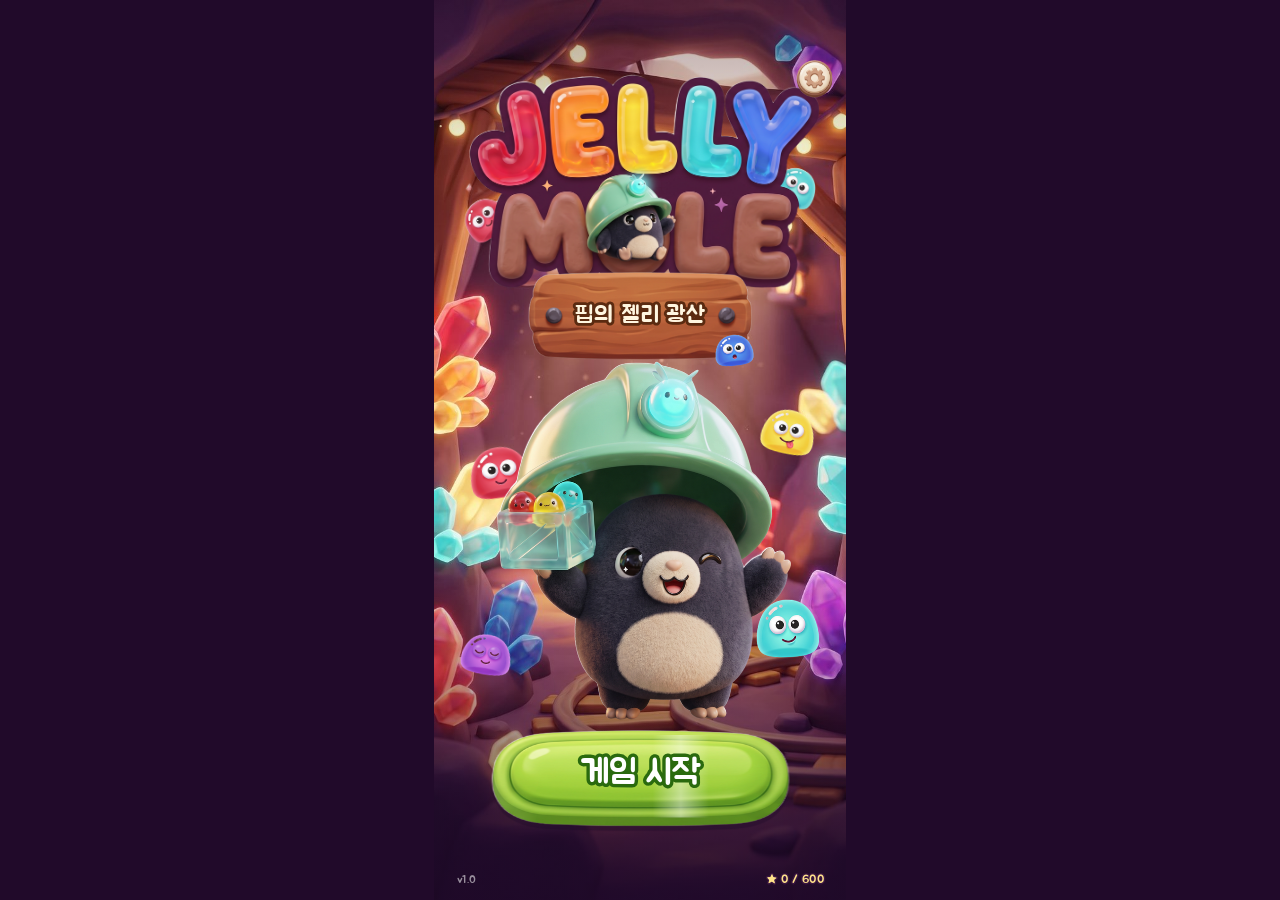
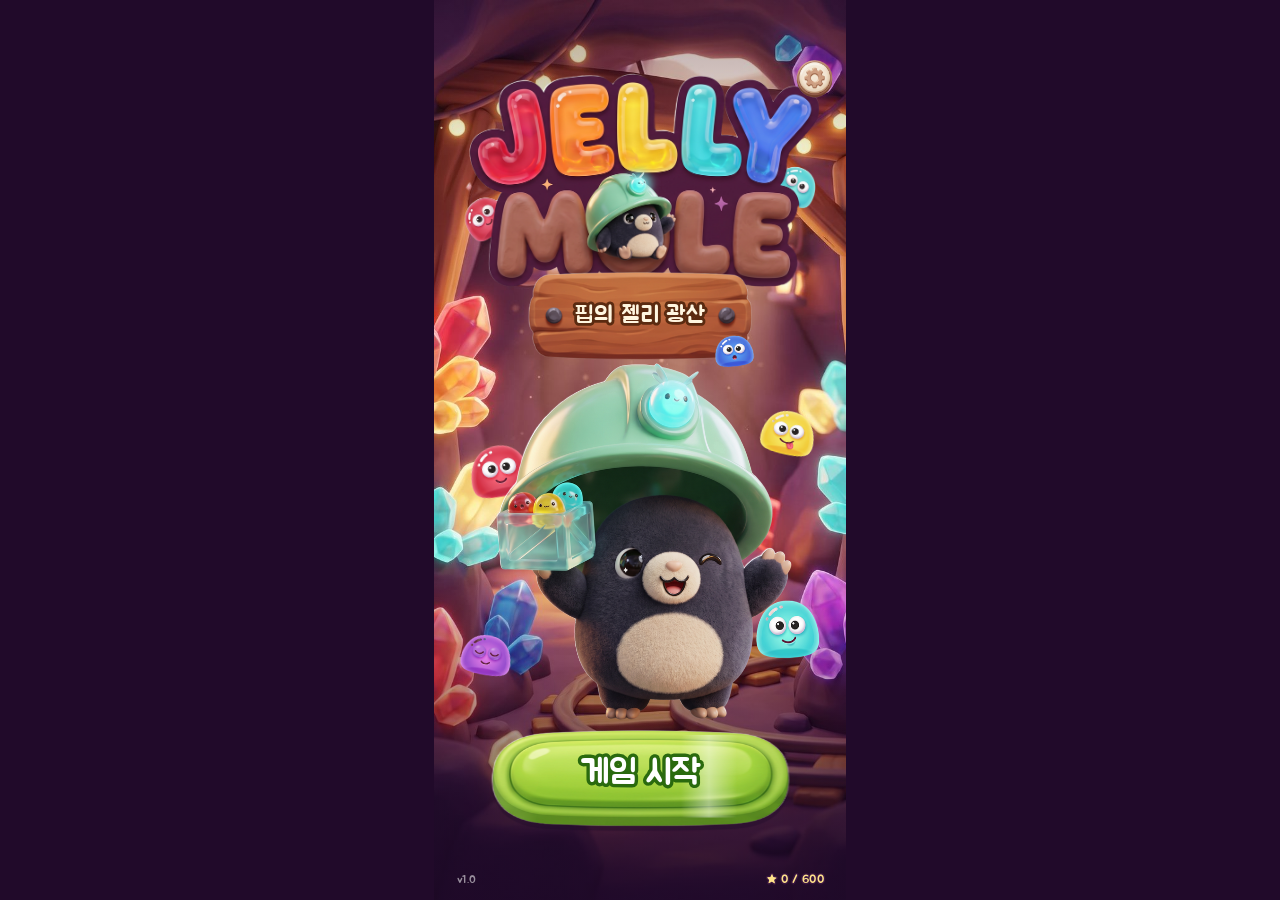
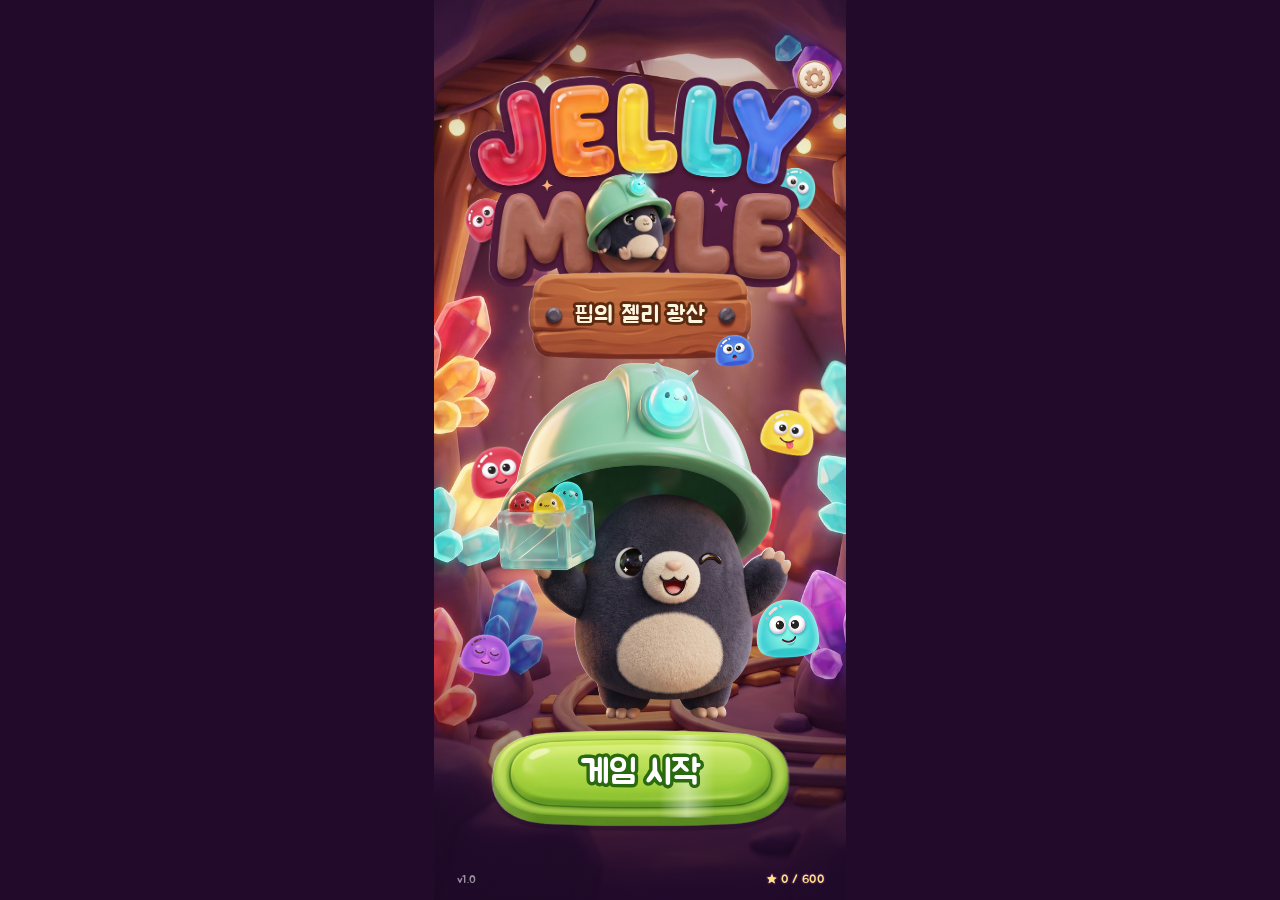
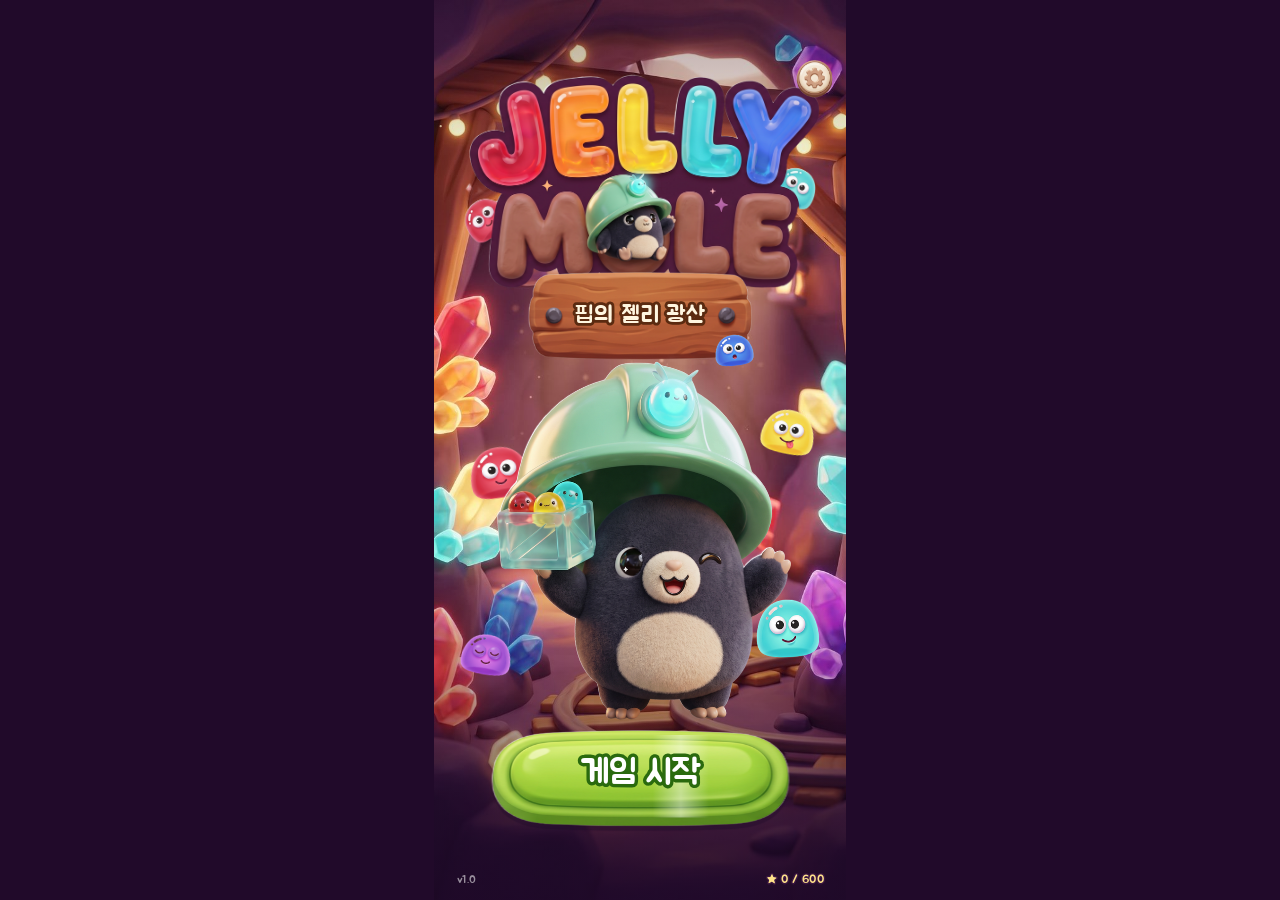
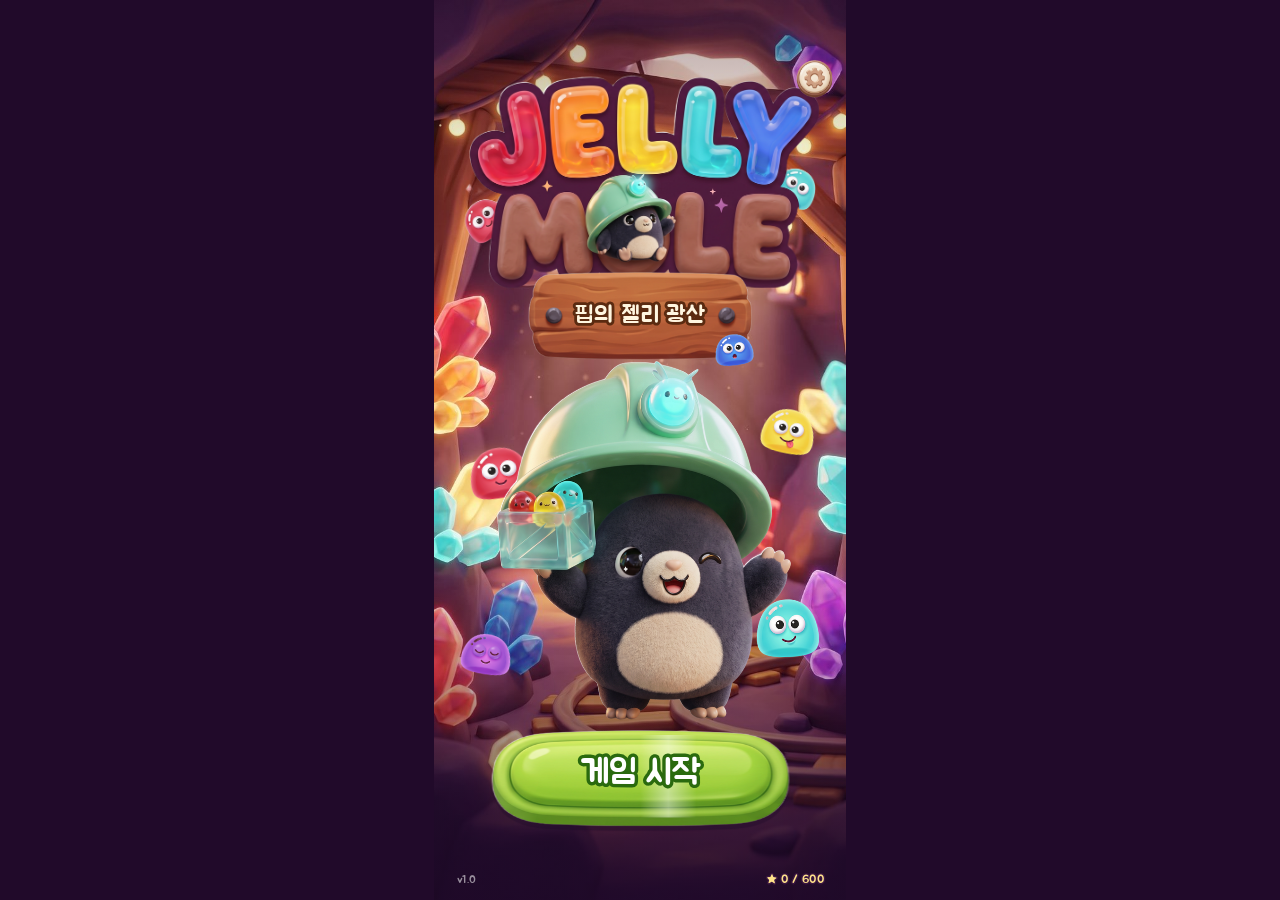
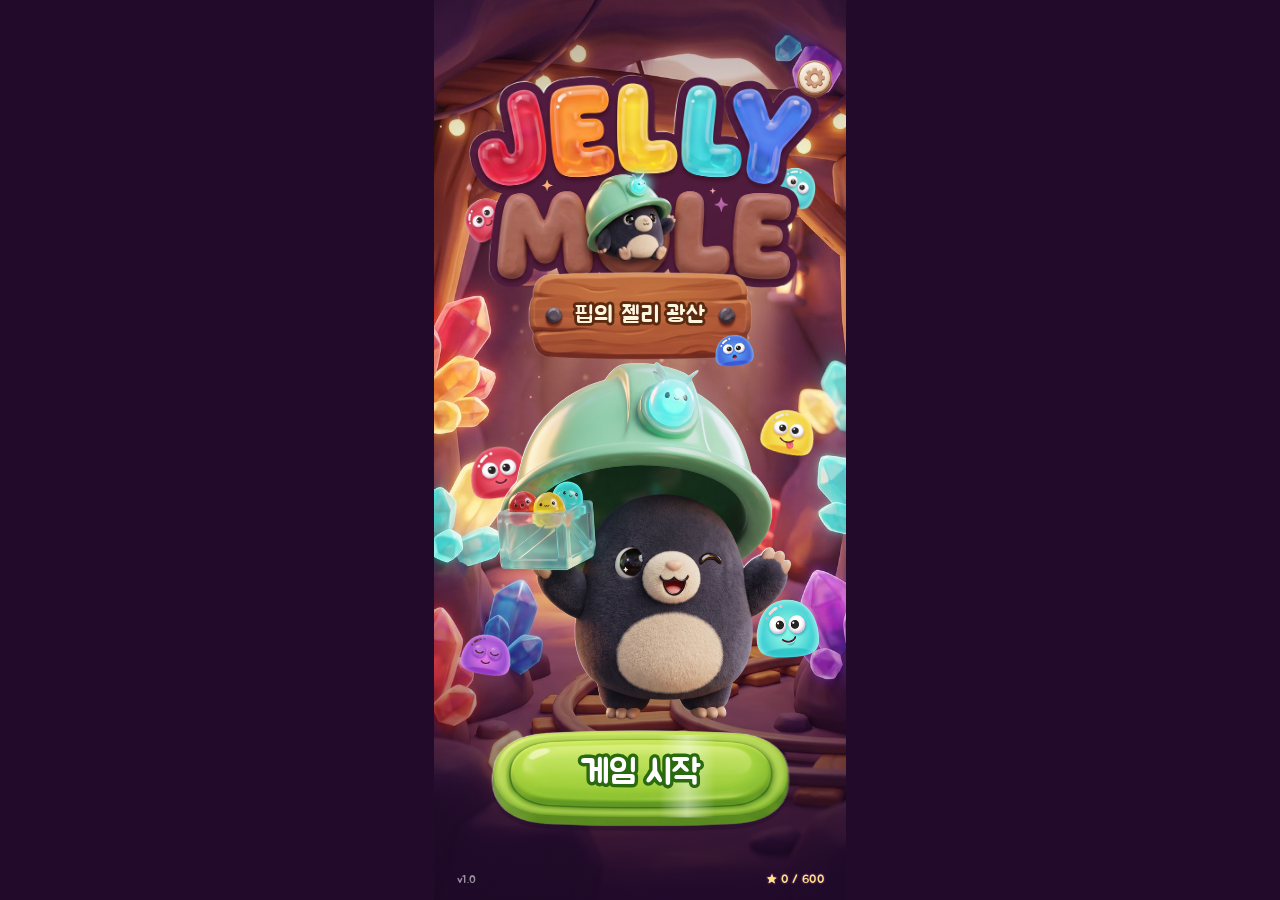
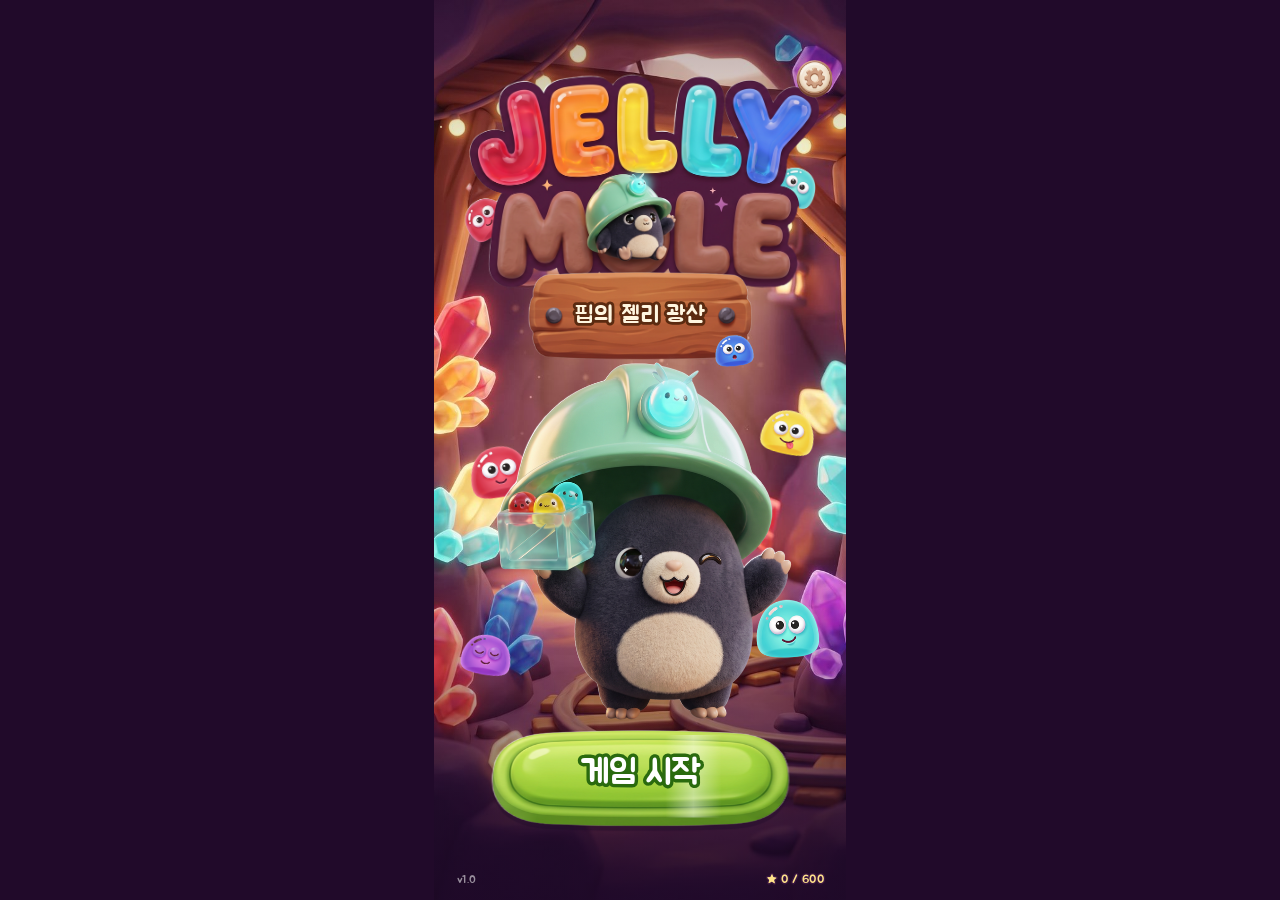
